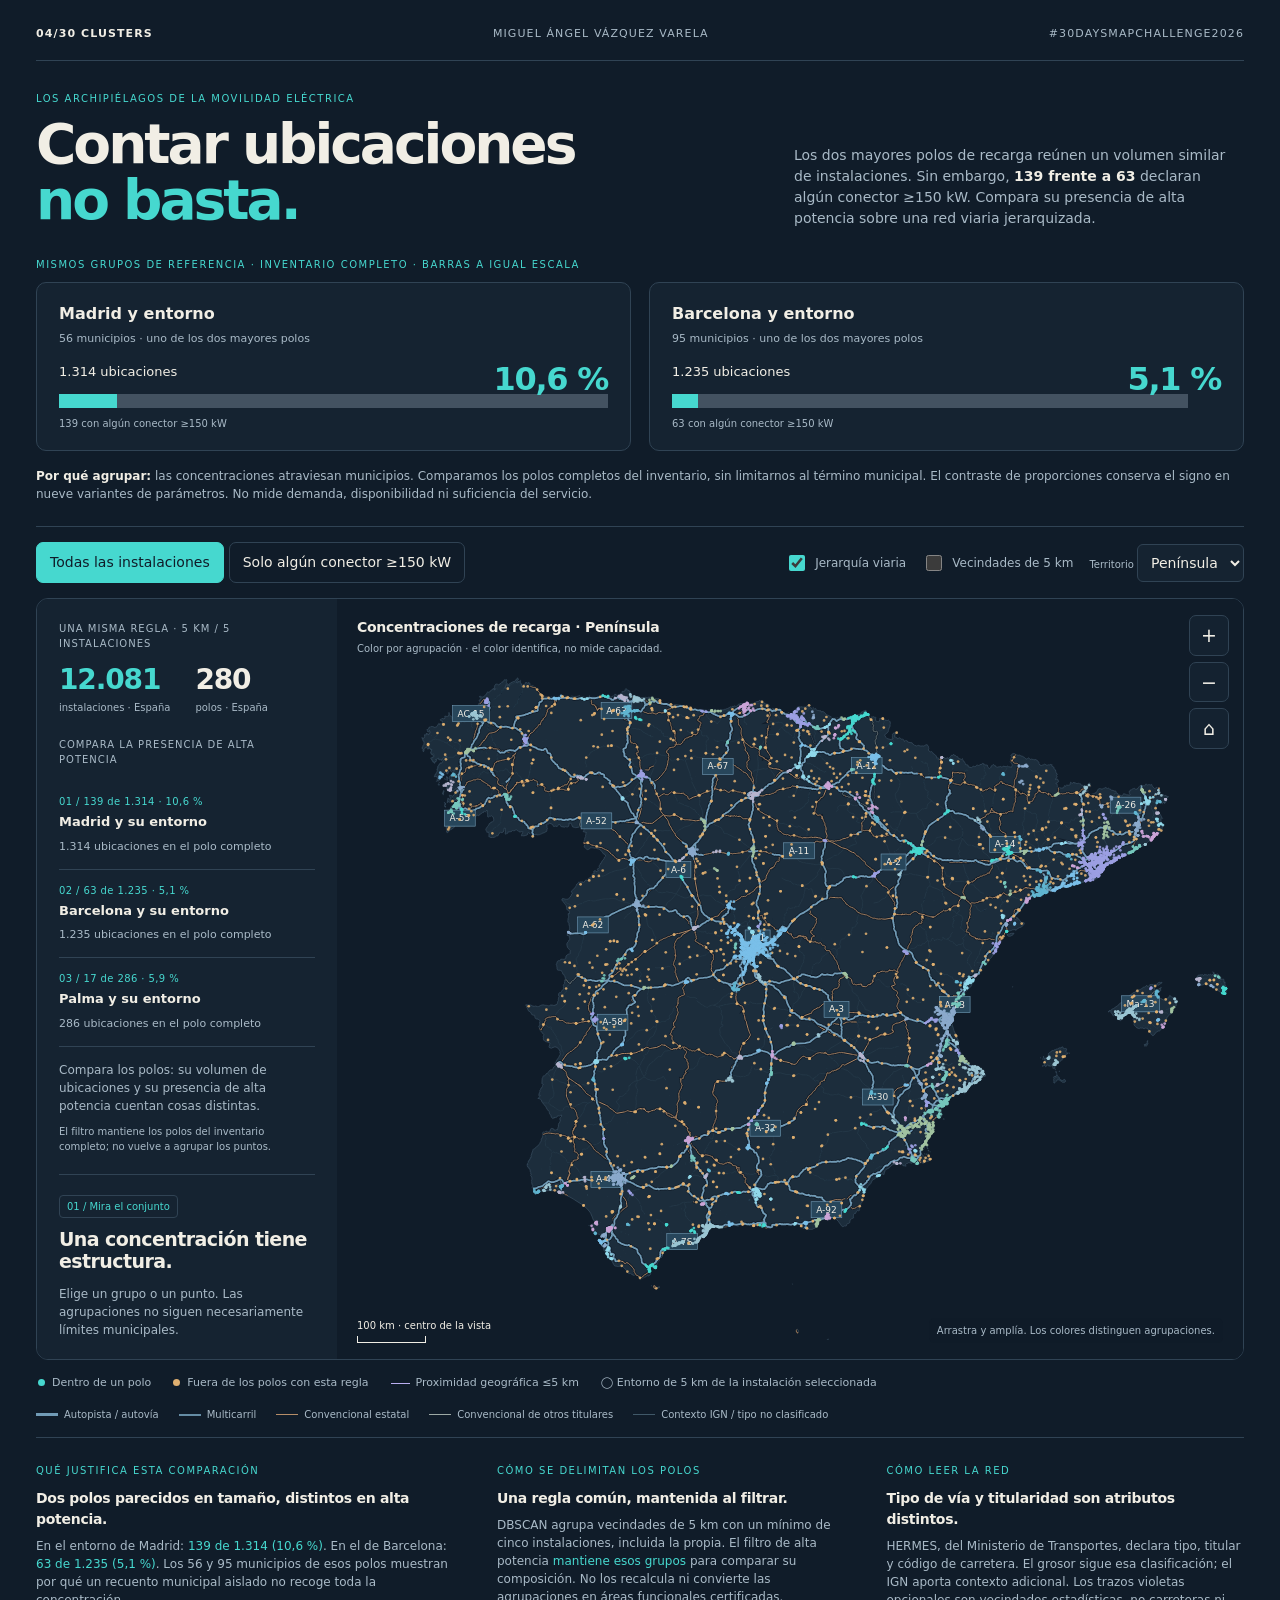
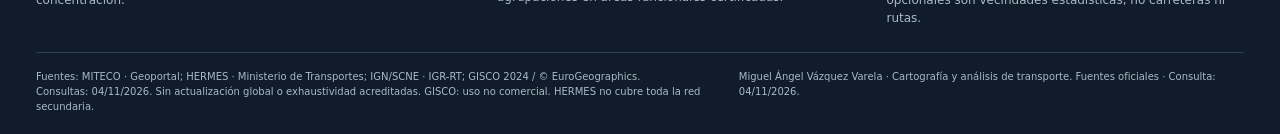
==== day-04-clusters/index.html @ e192169a "Publish day 04 charging-cluster explorer, plate and real UI video" ====
<!doctype html>
<html lang="es">
<head>
<meta charset="utf-8"><meta name="viewport" content="width=device-width,initial-scale=1">
<title>Contar ubicaciones no basta · Día 04</title>
<style>
:root{color-scheme:dark;--bg:#101c29;--panel:#152331;--line:#304354;--ink:#f1eee5;--muted:#a9bac7;--cyan:#46d8cf;--amber:#dfaf70;--violet:#baaff1}
*{box-sizing:border-box}body{margin:0;background:var(--bg);color:var(--ink);font:14px/1.5 'DejaVu Sans',system-ui,sans-serif}button,input,select{font:inherit}button,select{cursor:pointer}button{color:var(--ink);background:transparent;border:1px solid var(--line);border-radius:7px;padding:9px 13px}button:hover{border-color:var(--cyan);background:#203847}button[aria-pressed=true]{color:var(--bg);background:var(--cyan);border-color:var(--cyan)}button:focus-visible,a:focus-visible,input:focus-visible,select:focus-visible,canvas:focus-visible{outline:2px solid var(--amber);outline-offset:4px}a{color:var(--cyan)}.shell{max-width:1700px;margin:auto;padding:26px 36px 20px}.masthead{display:flex;justify-content:space-between;gap:16px;font-size:11px;letter-spacing:.1em;text-transform:uppercase;color:var(--muted);border-bottom:1px solid var(--line);padding-bottom:17px}.masthead strong{color:var(--ink)}.hero{display:flex;gap:40px;justify-content:space-between;align-items:end;padding:30px 0 28px}.eyebrow{font-size:10px;letter-spacing:.15em;text-transform:uppercase;color:var(--cyan);margin-bottom:10px}h1{font-size:clamp(39px,4.5vw,71px);line-height:1.03;letter-spacing:-.055em;margin:0;font-weight:700}h1 span{color:var(--cyan)}.intro{max-width:450px;margin:0;color:var(--muted);font-size:14px}.intro strong{color:var(--ink)}.toolbar{display:flex;gap:16px;align-items:center;flex-wrap:wrap;padding:15px 0;border-top:1px solid var(--line)}.segmented{display:flex;gap:5px}.layer{display:flex;align-items:center;gap:7px;font-size:12px;color:var(--muted);cursor:pointer}.layer input{accent-color:var(--cyan);width:16px;height:16px}.toolbar select{max-width:180px;background:var(--panel);border:1px solid var(--line);border-radius:6px;color:var(--ink);padding:9px}.toolbar .spacer{flex:1}.workspace{display:grid;grid-template-columns:300px minmax(0,1fr);border:1px solid var(--line);border-radius:12px;overflow:hidden}.sidebar{background:var(--panel);padding:22px;max-height:760px;overflow:auto;scrollbar-width:thin}.sectionhead{font-size:10px;letter-spacing:.1em;text-transform:uppercase;color:var(--muted);margin:0 0 14px}.summary{display:flex;gap:25px;margin-bottom:20px}.summary strong{font-size:28px;line-height:1.1;display:block;letter-spacing:-.04em}.summary small{font-size:10px;color:var(--muted)}.summary strong.accent{color:var(--cyan)}.case{display:block;text-align:left;width:100%;padding:13px 0;border:0;border-bottom:1px solid var(--line);border-radius:0}.case span{display:block;font-size:10px;color:var(--cyan);letter-spacing:.04em}.case strong{display:block;font-size:13px;margin:3px 0}.case small{font-size:11px;color:var(--muted)}.case.active{padding-left:10px;border-left:2px solid var(--cyan);background:#1b303e}.case-note{font-size:12px;color:var(--muted);margin:14px 0 9px}.micro{font-size:10px;color:var(--muted)}.divider{border:0;border-top:1px solid var(--line);margin:20px 0}.group-title{font-size:19px;line-height:1.2;letter-spacing:-.03em;margin:0 0 8px}.stats{display:grid;grid-template-columns:1fr 1fr;gap:10px;margin:14px 0}.stats strong{display:block;font-size:19px}.stats small{color:var(--muted);font-size:10px}.inspector{font-size:12px;color:var(--muted)}.inspector strong{color:var(--ink)}.point-badge{display:inline-block;border-radius:20px;background:#263d48;color:var(--cyan);padding:3px 9px;font-size:10px;margin:10px 0}.neighbors{display:flex;gap:5px;flex-wrap:wrap;margin:12px 0}.neighbors button{padding:4px 7px;font-size:10px}.search{width:100%;padding:9px 11px;background:var(--bg);border:1px solid var(--line);border-radius:6px;color:var(--ink);font-size:12px}.results{max-height:180px;overflow:auto;margin-top:10px}.result{width:100%;display:block;text-align:left;padding:7px;border:0;border-radius:3px;font-size:11px}.map-area{position:relative;min-width:0;height:760px;background:#101c29;overflow:hidden}canvas{width:100%;height:100%;display:block;touch-action:none;cursor:grab}canvas.dragging{cursor:grabbing}.map-top{position:absolute;top:18px;left:20px;right:64px;pointer-events:none}.map-title{font-weight:700;font-size:14px;letter-spacing:-.02em}.map-subtitle{font-size:10px;color:var(--muted);margin-top:3px;max-width:480px}.zoom{position:absolute;right:14px;top:16px;display:flex;flex-direction:column;gap:6px}.zoom button{background:#152331ed;padding:5px 11px;font-size:19px}.map-bottom{position:absolute;bottom:16px;left:20px;right:20px;pointer-events:none;display:flex;justify-content:space-between;align-items:end;gap:20px}.scale-line{height:7px;border:1px solid var(--ink);border-top:0;min-width:30px}.scale-label{font-size:10px;margin-bottom:3px}.map-status{font-size:10px;max-width:400px;text-align:right;color:var(--muted);background:#101c29d9;padding:5px 8px;border-radius:5px}.legend{display:flex;gap:22px;align-items:center;flex-wrap:wrap;padding:15px 2px;color:var(--muted);font-size:11px}.dot{display:inline-block;width:7px;height:7px;border-radius:50%;margin-right:7px;background:var(--cyan)}.dot.amber{background:var(--amber)}.dash{display:inline-block;width:19px;border-top:1px solid var(--violet);vertical-align:middle;margin-right:6px}.road{border-color:#6a8395}.reading{display:grid;grid-template-columns:1.2fr 1fr 1fr;gap:32px;border-top:1px solid var(--line);padding:25px 0}.reading h2{font-size:14px;letter-spacing:-.02em;margin:0 0 7px}.reading p{font-size:12px;color:var(--muted);margin:0}.reading em{font-style:normal;color:var(--cyan)}.footer{border-top:1px solid var(--line);padding-top:16px;color:var(--muted);font-size:10px;display:flex;justify-content:space-between;gap:25px}.footer p{margin:0}.pill{display:inline-block;color:var(--cyan);font-size:10px;border:1px solid var(--line);border-radius:4px;padding:3px 7px;margin-bottom:10px}.tooltip{position:absolute;pointer-events:none;display:none;max-width:250px;padding:8px 11px;border:1px solid var(--line);background:#152331f5;font-size:11px;border-radius:6px}.empty{font-size:12px;color:var(--muted)}[hidden]{display:none!important}
.story-grid{display:grid;grid-template-columns:1fr 1fr;gap:18px;margin-bottom:16px}.story-card{display:block;width:100%;text-align:left;padding:19px 22px;background:var(--panel);border:1px solid var(--line);border-radius:10px}.story-card h2{font-size:16px;margin:0}.story-card p{font-size:11px;margin:5px 0 14px;color:var(--muted)}.story-total{font-size:13px;color:var(--ink)}.story-percent{font-size:32px;color:var(--cyan);font-weight:700;letter-spacing:-.04em;float:right;margin-top:-6px}.story-track{height:14px;background:#435261;margin:12px 0 8px}.story-high{height:100%;background:var(--cyan)}.story-note{margin:0 0 23px;font-size:12px;color:var(--muted)}.story-note strong{color:var(--ink)}h1{font-size:clamp(32px,4.3vw,63px)}.road-legend{display:flex;flex-wrap:wrap;gap:10px 20px;font-size:10px;color:var(--muted);margin:0 0 15px}.road-swatch{display:inline-block;width:22px;vertical-align:middle;margin-right:6px;border-top-style:solid}.story-card .micro{display:block}
@media(max-width:650px){.story-grid{gap:8px}.story-card{padding:13px 10px}.story-card h2{font-size:12px}.story-card p{font-size:10px}.story-percent{float:none;display:block;margin-top:8px;font-size:27px}.story-total{font-size:11px}.story-note{font-size:11px}.story-card .micro{font-size:9px}h1{font-size:36px}}
@media(min-width:1500px){.map-area{height:830px}.sidebar{max-height:830px}}
@media(max-width:900px){.shell{padding:20px}.hero{align-items:start;gap:25px}.intro{max-width:330px;font-size:12px}.workspace{grid-template-columns:260px minmax(0,1fr)}.sidebar{padding:17px}.map-area{height:710px}.sidebar{max-height:710px}.toolbar{gap:11px}.reading{gap:20px}}
@media(max-width:650px){.shell{padding:17px 13px}.masthead{font-size:9px;letter-spacing:.04em}.masthead .author{display:none}.hero{display:block;padding:23px 0}.intro{max-width:none;margin-top:17px;font-size:12px}h1{font-size:34px}.toolbar{gap:10px}.segmented{width:100%}.segmented button{flex:1;font-size:12px;padding:9px 5px}.toolbar select{max-width:140px;font-size:11px}.layer{font-size:10px}.toolbar .spacer{display:none}.workspace{display:flex;flex-direction:column}.map-area{order:0;height:480px}.sidebar{order:1;max-height:none;padding:18px}.map-top{top:15px;left:14px}.map-title{font-size:12px}.map-subtitle{font-size:9px}.map-status{max-width:210px;font-size:9px}.map-bottom{left:14px;right:10px;gap:8px}.legend{gap:10px 16px;font-size:10px}.reading{grid-template-columns:1fr;gap:19px;padding:20px 0}.footer{display:block;font-size:9px}.footer p+p{margin-top:10px}.cases{display:grid;grid-template-columns:1fr 1fr 1fr;gap:10px}.case{padding:8px 0}.case strong{font-size:11px}.case span,.case small{font-size:9px}.case.active{padding-left:6px}.map-area canvas{min-height:480px}}
</style>
</head>
<body>
<main class="shell">
 <header class="masthead"><strong>04/30 Clusters</strong><span class="author" id="author"></span><span>#30DaysMapChallenge2026</span></header>
 <section class="hero"><div><div class="eyebrow">Los archipiélagos de la movilidad eléctrica</div><h1>Contar ubicaciones<br><span>no basta.</span></h1></div><p class="intro">Los dos mayores polos de recarga reúnen un volumen similar de instalaciones. Sin embargo, <strong>139 frente a 63</strong> declaran algún conector ≥150 kW. Compara su presencia de alta potencia sobre una red viaria jerarquizada.</p></section>
 <section aria-label="Comparación de los dos mayores polos"><div class="eyebrow">Mismos grupos de referencia · inventario completo · barras a igual escala</div><div class="story-grid" id="story-cards"></div><p class="story-note"><strong>Por qué agrupar:</strong> las concentraciones atraviesan municipios. Comparamos los polos completos del inventario, sin limitarnos al término municipal. El contraste de proporciones conserva el signo en nueve variantes de parámetros. No mide demanda, disponibilidad ni suficiencia del servicio.</p></section>
 <nav class="toolbar" aria-label="Escenario y capas">
  <div class="segmented" aria-label="Instalaciones mostradas; agrupaciones fijas del inventario completo"><button id="scenario-a" aria-pressed="true">Todas las instalaciones</button><button id="scenario-b" aria-pressed="false">Solo algún conector ≥150 kW</button></div>
  <span class="spacer"></span><label class="layer"><input id="roads" type="checkbox" checked>Jerarquía viaria</label><label class="layer"><input id="links" type="checkbox">Vecindades de 5 km</label>
  <label><span class="micro">Territorio </span><select id="territory" aria-label="Ir a territorio"><option>Península</option><option>Baleares</option><option>Canarias</option><option>Ceuta</option><option>Melilla</option></select></label>
 </nav>
 <section class="workspace" aria-label="Explorador de agrupaciones">
  <aside class="sidebar">
   <div class="sectionhead">Una misma regla · 5 km / 5 instalaciones</div>
   <div class="summary"><div><strong class="accent" id="total"></strong><small>instalaciones · España</small></div><div><strong id="groups"></strong><small id="group-count-label">polos · España</small></div></div>
   <section id="point-inspector" aria-live="polite"></section>
   <div class="sectionhead">Compara la presencia de alta potencia</div><div class="cases" id="cases"></div>
   <p class="case-note" id="case-note">Empieza por un caso. Los tres se abren con el mismo ancho de 180 km sobre el terreno; después puedes acercarte.</p>
   <div class="micro" id="comparison-note">Los nombres orientan: cada grupo puede abarcar varios municipios.</div>
   <hr class="divider">
   <section id="group-inspector" aria-live="polite"><span class="pill">01 / Mira el conjunto</span><h2 class="group-title">Una concentración tiene estructura.</h2><p class="inspector">Selecciona un caso, una agrupación de la lista o un punto del mapa. El ámbar indica instalaciones que no forman parte de un grupo con esta regla.</p></section>
   <hr class="divider"><label class="sectionhead" for="search">Buscar municipio o ID de instalación</label><input class="search" id="search" placeholder="Madrid, Alcoy, 12345…" autocomplete="off"><div class="results" id="results"></div>
  </aside>
  <div class="map-area" id="map-area"><canvas id="map" tabindex="0" aria-label="Mapa interactivo. Arrastra para desplazarte; usa los botones para acercarte. Con una agrupación seleccionada, las flechas recorren sus instalaciones y Enter muestra sus vecinos."></canvas>
   <div class="map-top"><div class="map-title" id="map-title">Concentraciones de recarga · Península</div><div class="map-subtitle" id="map-subtitle">Color por agrupación · el color identifica, no mide capacidad.</div></div>
   <div class="zoom"><button id="zoom-in" aria-label="Acercar">+</button><button id="zoom-out" aria-label="Alejar">−</button><button id="fit-group" aria-label="Encuadrar agrupación" hidden>⤢</button><button id="reset" aria-label="Volver al territorio">⌂</button></div>
   <div class="map-bottom"><div><div class="scale-label" id="scale-label"></div><div class="scale-line" id="scale-line"></div></div><div class="map-status" id="map-status">Selecciona un grupo para explorar sus instalaciones.</div></div><div id="tooltip" class="tooltip"></div>
  </div>
 </section>
 <div class="legend"><span><i class="dot"></i>Dentro de un polo</span><span><i class="dot amber"></i>Fuera de los polos con esta regla</span><span><i class="dash"></i>Proximidad geográfica ≤5 km</span><span>◯ Entorno de 5 km de la instalación seleccionada</span></div>
 <div class="road-legend"><span><i class="road-swatch" style="border-color:#719bb6;border-top-width:3px"></i>Autopista / autovía</span><span><i class="road-swatch" style="border-color:#658da5;border-top-width:2px"></i>Multicarril</span><span><i class="road-swatch" style="border-color:#b68d68;border-top-width:1.5px"></i>Convencional estatal</span><span><i class="road-swatch" style="border-color:#9da9a5;border-top-width:1px"></i>Convencional de otros titulares</span><span><i class="road-swatch" style="border-color:#405868;border-top-width:1px"></i>Contexto IGN / tipo no clasificado</span></div>
 <section class="reading">
  <article><div class="eyebrow">Qué justifica esta comparación</div><h2>Dos polos parecidos en tamaño, distintos en alta potencia.</h2><p>En el entorno de Madrid: <em>139 de 1.314 (10,6 %)</em>. En el de Barcelona: <em>63 de 1.235 (5,1 %)</em>. Los 56 y 95 municipios de esos polos muestran por qué un recuento municipal aislado no recoge toda la concentración.</p></article>
  <article><div class="eyebrow">Cómo se delimitan los polos</div><h2>Una regla común, mantenida al filtrar.</h2><p>DBSCAN agrupa vecindades de 5 km con un mínimo de cinco instalaciones, incluida la propia. El filtro de alta potencia <em>mantiene esos grupos</em> para comparar su composición. No los recalcula ni convierte las agrupaciones en áreas funcionales certificadas.</p></article>
  <article><div class="eyebrow">Cómo leer la red</div><h2>Tipo de vía y titularidad son atributos distintos.</h2><p>HERMES, del Ministerio de Transportes, declara tipo, titular y código de carretera. El grosor sigue esa clasificación; el IGN aporta contexto adicional. Los trazos violetas opcionales son vecindades estadísticas, no carreteras ni rutas.</p></article>
 </section>
 <footer class="footer"><p>Fuentes: MITECO · Geoportal; HERMES · Ministerio de Transportes; IGN/SCNE · IGR-RT; GISCO 2024 / © EuroGeographics.<br>Consultas: 04/11/2026. Sin actualización global o exhaustividad acreditadas. GISCO: uso no comercial. HERMES no cubre toda la red secundaria.</p><p id="signature"></p></footer>
</main>
<script id="data" type="application/json">{"points":[["10138",-5.811178,43.182007,350.0,-1,-1,3,2,"Lena","Península",2574.9],["10139",-2.003104,41.311297,350.0,0,-1,6,3,"Ariza","Península",10255.7],["10140",-1.618726,42.732379,350.0,1,0,12,6,"Noáin (Valle de Elorz)/Noain (Elortzibar)","Península",81.3],["10141",-1.801359,37.575718,350.0,-1,-1,3,1,"Lorca","Península",2821.7],["10142",0.931523,41.643858,350.0,2,-1,8,1,"Golmés","Península",2076.3],["10143",2.001623,41.420511,350.0,3,41,33,3,"Pallejà","Península",212.9],["10144",-6.789409,37.334072,350.0,-1,-1,2,2,"Santa Olalla del Cala","Península",4215.1],["10145",-3.3963636,38.8237646,350.0,4,-1,7,4,"Valdepeñas","Península",4460.0],["10146",-2.001533,41.312891,350.0,0,-1,6,3,"Ariza","Península",10393.8],["10147",-4.4298849,36.8982555,350.0,-1,-1,4,1,"Casabermeja","Península",1731.9],["10148",-6.343309,38.9340202,350.0,5,1,15,5,"Mérida","Península",25.7],["10149",-3.331824,42.529476,350.0,-1,-1,4,2,"Briviesca","Península",1173.5],["10150",-3.333109,42.526172,350.0,-1,-1,4,2,"Briviesca","Península",1495.5],["10151",-6.28666,40.769604,350.0,-1,-1,1,1,"Castraz","Península",26820.1],["10152",-7.45764,42.964877,350.0,-1,-1,2,2,"Corgo, O","Península",2814.4],["10153",-7.454562,42.965859,350.0,-1,-1,2,2,"Corgo, O","Península",3086.7],["10154",2.770511,41.898731,350.0,6,-1,10,3,"Vilobí d'Onyar","Península",21.2],["10155",-0.2033622,38.5348542,350.0,7,-1,44,4,"Villajoyosa/Vila Joiosa, la","Península",1221.5],["10156",-0.2022194,38.5360923,350.0,7,-1,44,4,"Villajoyosa/Vila Joiosa, la","Península",1319.7],["10157",-5.312391,36.286793,350.0,-1,-1,3,1,"San Roque","Península",669.2],["10158",-3.585191,40.616076,350.0,12,-1,4,1,"Colmenar Viejo","Península",674.7],["10159",-1.823691,38.968922,350.0,8,-1,21,2,"Albacete","Península",1541.1],["10160",-6.8012578,37.3317551,350.0,-1,-1,2,2,"Santa Olalla del Cala","Península",3387.4],["10161",-1.600613,42.012208,350.0,9,2,10,6,"Fontellas","Península",101.8],["10162",-2.369494,42.450297,350.0,10,36,16,4,"Logroño","Península",52.3],["10163",-0.92309,41.66782,350.0,11,3,74,10,"Zaragoza","Península",767.6],["10164",-2.369992,42.449923,350.0,10,36,16,4,"Logroño","Península",104.0],["10165",-1.600367,42.012568,350.0,9,2,10,6,"Fontellas","Península",57.4],["10166",-3.616638,40.458578,350.0,12,4,98,7,"Madrid","Península",16.5],["10167",-3.696811,41.59416,350.0,13,-1,5,4,"Milagros","Península",2965.0],["10168",-2.896621,43.190083,350.0,14,5,13,6,"Ugao-Miraballes","Península",20.3],["10170",-0.264522,39.671146,22.0,15,-2,29,0,"Sagunto/Sagunt","Península",105.0],["10171",-2.70329,42.86012,50.0,16,-2,78,0,"Vitoria-Gasteiz","Península",211.6],["10172",-0.441728,39.529221,22.0,17,-2,43,0,"Paterna","Península",163.2],["10173",-5.658138,43.539895,22.0,18,-2,73,0,"Gijón","Península",172.8],["10174",-5.665723,43.541287,50.0,18,-2,74,0,"Gijón","Península",95.0],["10176",-5.64912,43.53265,22.0,18,-2,70,0,"Gijón","Península",516.4],["10177",-5.646291,43.537612,7.4,18,-2,70,0,"Gijón","Península",269.0],["10178",-5.668645,43.53023,7.4,18,-2,74,0,"Gijón","Península",302.6],["10179",-5.697091,43.540646,7.4,18,-2,69,0,"Gijón","Península",225.7],["10180",-5.660382,43.534256,7.4,18,-2,74,0,"Gijón","Península",6.2],["10181",-5.672876,43.53617,7.4,18,-2,72,0,"Gijón","Península",3.1],["10182",-5.014354,43.435637,50.0,-1,-2,2,0,"Ribadesella","Península",5067.2],["10183",-6.923124,43.561873,50.0,-1,-2,3,0,"Tapia de Casariego","Península",499.8],["10184",-6.167259,43.555243,50.0,275,-2,4,0,"Cudillero","Península",2434.8],["10185",-5.929169,43.575062,50.0,19,-2,29,0,"Avilés","Península",905.3],["10186",-6.074988,43.383335,7.4,-1,-2,4,0,"Colunga","Península",6419.5],["10187",-6.944178,43.568718,7.4,23,-2,4,0,"Tapia de Casariego","Península",1099.1],["10188",-4.703713,43.332463,7.4,-1,-2,1,0,"Peñamellera Alta","Península",1670.4],["10189",-5.810642,43.416616,7.4,20,-2,42,0,"Llanera","Península",13.3],["10191",-5.775912,43.243243,7.4,-1,-2,3,0,"Mieres","Península",488.3],["10192",-5.126055,43.352418,50.0,-1,-2,4,0,"Cangas de Onís","Península",112.9],["10193",-5.269754,43.484043,7.4,-1,-2,3,0,"Colunga","Península",1877.5],["10194",-5.797037,43.41575,50.0,20,-2,39,0,"Siero","Península",51.8],["10195",-5.817183,43.443797,7.4,20,-2,23,0,"Llanera","Península",1948.1],["10196",-5.850611,43.439167,7.4,20,-2,14,0,"Llanera","Península",2094.1],["10197",-5.706535,43.393644,7.4,20,-2,16,0,"Noreña","Península",254.0],["10198",-5.816209,43.426942,7.4,20,-2,37,0,"Llanera","Península",437.7],["10200",-6.072723,43.387464,7.4,-1,-2,4,0,"Colunga","Península",6467.8],["10201",-5.776,43.24114,50.0,-1,-2,3,0,"Mieres","Península",254.8],["10202",-6.063614,43.393629,50.0,-1,-2,4,0,"Colunga","Península",7066.7],["10203",-5.051632,43.308279,22.0,-1,-2,1,0,"Cangas de Onís","Península",1490.7],["10204",-5.663943,43.526997,22.0,18,-2,73,0,"Gijón","Península",98.1],["10205",-5.662294,43.544486,22.0,18,-2,73,0,"Gijón","Península",538.5],["10206",-5.65089,43.538514,22.0,18,-2,70,0,"Gijón","Península",205.2],["10207",-5.612221,43.523395,22.0,18,-2,49,0,"Gijón","Península",102.6],["10208",-5.639653,43.535515,22.0,18,-2,63,0,"Gijón","Península",190.3],["10209",-5.854874,43.364905,22.0,20,-2,75,0,"Oviedo","Península",69.9],["10210",-5.852724,43.357748,7.4,20,-2,72,0,"Oviedo","Península",197.2],["10211",-5.826525,43.422419,7.4,20,-2,39,0,"Llanera","Península",1.4],["10212",-4.968723,43.334576,22.0,-1,-2,1,0,"Cangas de Onís","Península",31.0],["10213",-5.837884,43.427307,22.0,20,-2,29,0,"Llanera","Península",972.3],["10214",-2.406641,43.107969,50.0,-1,-2,4,0,"Bergara","Península",58.6],["10215",-0.26344,39.674159,22.0,15,-2,30,0,"Petrés","Península",19.8],["10216",-3.83089,40.302032,50.0,12,-2,73,0,"Fuenlabrada","Península",155.9],["10217",-3.7428,43.455933,7.4,21,-2,9,0,"Ribamontán al Mar","Península",303.5],["10218",-6.261033,43.409029,7.4,-1,-2,1,0,"Salas","Península",1573.2],["10219",-5.273083,43.515222,7.4,-1,-2,3,0,"Colunga","Península",1509.1],["10220",-5.455747,43.221281,7.4,-1,-2,2,0,"Sobrescobio","Península",18.9],["10221",-4.908572,41.301559,50.0,22,-2,6,0,"Medina del Campo","Península",77.2],["10222",-5.663333,43.539377,7.4,18,-2,74,0,"Gijón","Península",192.0],["10223",-7.02338,43.53812,7.4,23,-2,8,0,"Castropol","Península",1428.8],["10224",-7.03194,43.52705,7.4,23,-2,8,0,"Castropol","Península",824.4],["10225",-6.417099,43.333603,7.4,-1,-2,4,0,"Tineo","Península",190.4],["10226",-6.256732,43.092267,7.4,-1,-2,1,0,"Somiedo","Península",15717.5],["10227",-5.874065,43.526209,7.4,19,-2,28,0,"Avilés","Península",1652.1],["10228",-5.887679,43.535706,7.4,19,-2,38,0,"Avilés","Península",177.0],["10229",-5.8989,43.535587,7.4,19,-2,39,0,"Avilés","Península",626.7],["10230",-5.868531,43.511116,7.4,19,-2,22,0,"Avilés","Península",3224.7],["10231",-5.884459,43.553585,7.4,19,-2,41,0,"Avilés","Península",619.3],["10232",-5.959551,43.571012,50.0,19,-2,20,0,"Castrillón","Península",574.6],["10233",-5.40353,43.544254,7.4,24,-2,5,0,"Villaviciosa","Península",3926.2],["10234",-3.738137,43.383154,50.0,21,-2,6,0,"Medio Cudeyo","Península",71.4],["10235",-3.732087,43.386454,7.4,21,-2,6,0,"Medio Cudeyo","Península",86.4],["10236",-5.444836,43.488944,50.0,24,-2,4,0,"Villaviciosa","Península",1554.4],["10237",-6.61201,43.271201,7.4,-1,-2,1,0,"Allande","Península",17231.6],["10238",-6.21768,43.284668,7.4,-1,-2,1,0,"Belmonte de Miranda","Península",12966.8],["10239",-5.849328,43.36691,7.4,20,-2,76,0,"Oviedo","Península",266.8],["10240",-7.109789,43.360606,7.4,-1,-2,1,0,"Taramundi","Península",7053.5],["10241",-5.925112,43.559053,15.0,19,-2,37,0,"Avilés","Península",253.4],["10242",-5.802863,43.390596,14.4,20,-2,68,0,"Siero","Península",140.9],["10243",-5.927679,43.556457,15.0,19,-2,37,0,"Avilés","Península",573.6],["10244",-5.928163,43.557875,15.0,19,-2,37,0,"Avilés","Península",530.2],["10245",-5.928514,43.553375,15.0,19,-2,37,0,"Avilés","Península",861.7],["10246",-5.921033,43.552192,15.0,19,-2,39,0,"Avilés","Península",281.2],["10247",-5.927392,43.550434,15.0,19,-2,37,0,"Avilés","Península",819.6],["10248",-5.915831,43.546769,15.0,19,-2,40,0,"Avilés","Península",576.1],["10249",-5.899843,43.544789,15.0,19,-2,40,0,"Avilés","Península",599.9],["10250",-5.904652,43.537414,15.0,19,-2,40,0,"Avilés","Península",1100.6],["10251",-5.908474,43.54085,15.0,19,-2,40,0,"Avilés","Península",1152.6],["10252",-5.831608,43.428677,22.0,20,-2,32,0,"Llanera","Península",698.7],["10253",-5.919794,43.547781,15.0,19,-2,39,0,"Avilés","Península",510.3],["10254",-5.636009,43.541666,22.0,18,-2,60,0,"Gijón","Península",734.0],["10256",-4.500594,43.374927,50.0,25,-2,5,0,"Herrerías","Península",29.4],["10257",-4.554662,43.380355,7.4,25,-2,5,0,"Ribadedeva","Península",2040.2],["10258",-5.6415,42.155722,50.0,-1,-2,1,0,"Antigua, La","Península",193.6],["10259",-5.921123,43.555489,7.4,19,-2,39,0,"Avilés","Península",379.3],["10260",-5.846477,43.36481,7.4,20,-2,76,0,"Oviedo","Península",479.7],["10261",-0.98878,37.6025,7.4,26,-2,24,0,"Cartagena","Península",28.2],["10262",-5.701311,43.549998,22.0,18,-2,64,0,"Gijón","Península",628.4],["10263",-3.598623,37.17175,7.4,27,-2,96,0,"Granada","Península",343.4],["10264",-3.605776,37.167313,7.4,27,-2,93,0,"Granada","Península",207.0],["10265",-5.937943,37.287024,50.0,28,-2,17,0,"Dos Hermanas","Península",4.9],["10266",-3.693588,40.451371,7.4,12,-2,294,0,"Madrid","Península",643.7],["10267",-5.997376,37.390534,7.4,28,-2,194,0,"Sevilla","Península",916.6],["10268",-3.711465,40.418059,7.4,12,-2,271,0,"Madrid","Península",412.9],["10269",-6.004255,37.391668,7.4,28,-2,174,0,"Sevilla","Península",344.9],["10270",-4.893553,36.509747,7.4,29,-2,22,0,"Marbella","Península",70.0],["10271",-3.70189,42.34119,7.4,30,-2,44,0,"Burgos","Península",410.3],["10272",-3.696463,40.420208,7.4,12,-2,283,0,"Madrid","Península",1019.9],["10273",-16.255324,28.467627,7.4,31,-2,44,0,"Santa Cruz de Tenerife","Canarias",348.1],["10274",-6.136035,36.6812,7.4,32,-2,70,0,"Jerez de la Frontera","Península",1251.0],["10275",-0.374625,39.468279,7.4,17,-2,206,0,"València","Península",345.0],["10276",-5.938603,37.286732,7.4,28,-2,17,0,"Dos Hermanas","Península",68.3],["10277",2.188576,41.374982,7.4,3,-2,424,0,"Barcelona","Península",20.7],["10278",-1.979605,43.307115,7.4,33,-2,54,0,"Donostia/San Sebastián","Península",12.8],["10279",-5.848584,43.364347,7.4,20,-2,77,0,"Oviedo","Península",469.8],["10280",-0.386447,39.458994,7.4,17,-2,215,0,"València","Península",149.3],["10281",-3.666928,40.444375,7.4,12,-2,316,0,"Madrid","Península",390.4],["10282",-2.678557,42.845112,7.4,16,-2,74,0,"Vitoria-Gasteiz","Península",81.6],["10283",-3.697122,40.447003,7.4,12,-2,289,0,"Madrid","Península",500.8],["10284",-2.986144,43.297206,7.4,14,-2,63,0,"Barakaldo","Península",358.4],["10285",-4.123,40.952639,7.4,34,-2,27,0,"Segovia","Península",632.0],["10286",-1.126587,37.988269,7.4,35,-2,90,0,"Murcia","Península",423.4],["10287",-6.377461,39.471998,7.4,36,-2,20,0,"Cáceres","Península",8.2],["10288",-3.709224,40.421813,7.4,12,-2,277,0,"Madrid","Península",362.8],["10289",-3.750888,41.296981,7.4,-1,-2,2,0,"Sepúlveda","Península",881.1],["10290",0.02096,38.826327,22.0,7,-2,23,0,"Ondara","Península",740.3],["10291",-5.758603,43.383819,200.0,20,6,33,7,"Siero","Península",1292.9],["10292",-3.720573,40.422304,22.0,12,-2,257,0,"Madrid","Península",108.8],["10293",-0.494975,38.342271,7.4,37,-2,65,0,"Alicante/Alacant","Península",42.7],["10294",2.162769,41.391048,7.4,3,-2,546,0,"Barcelona","Península",28.6],["10295",2.149683,41.396459,7.4,3,-2,537,0,"Barcelona","Península",366.8],["10296",-0.034689,39.984077,7.4,38,-2,52,0,"Castelló de la Plana","Península",174.4],["10297",-8.643634,42.43426,7.4,39,-2,14,0,"Pontevedra","Península",32.6],["10298",2.112008,41.541117,7.4,3,-2,65,0,"Sabadell","Península",618.1],["10299",-2.678983,42.847987,7.4,16,-2,75,0,"Vitoria-Gasteiz","Península",205.6],["10300",-0.353505,39.496632,7.4,17,-2,163,0,"Alboraia/Alboraya","Península",124.9],["10301",-0.388208,39.466966,7.4,17,-2,208,0,"Mogente/Moixent","Península",130.7],["10302",-0.409922,39.467179,7.4,17,-2,192,0,"Xirivella","Península",275.9],["10303",0.045641,38.643422,7.4,7,-2,10,0,"Calp","Península",217.6],["10304",-8.398154,43.35557,7.4,40,-2,47,0,"Coruña, A","Península",74.3],["10305",-3.595132,37.166847,7.4,27,-2,89,0,"Granada","Península",265.1],["10306",-3.610578,37.190205,7.4,27,-2,101,0,"Granada","Península",270.9],["10307",-6.129135,36.680061,7.4,32,-2,72,0,"Jerez de la Frontera","Península",775.4],["10308",-6.129497,36.69377,7.4,32,-2,72,0,"Jerez de la Frontera","Península",572.3],["10309",-2.963072,43.14359,7.4,-1,-2,4,0,"Laudio/Llodio","Península",802.3],["10310",-2.446848,42.464557,7.4,10,-2,41,0,"Logroño","Península",743.1],["10311",-3.672822,40.417579,7.4,12,-2,310,0,"Madrid","Península",293.7],["10312",-4.893,36.508644,7.4,29,-2,22,0,"Marbella","Península",193.5],["10313",-4.89193,36.51255,7.4,29,-2,22,0,"Marbella","Península",227.3],["10314",-2.487854,43.066062,7.4,41,-2,10,0,"Arrasate/Mondragón","Península",342.2],["10315",-2.489868,43.064276,7.4,41,-2,10,0,"Arrasate/Mondragón","Península",165.7],["10316",1.148661,41.07492,7.4,42,-2,18,0,"Salou","Península",200.7],["10317",-1.852448,38.996375,7.4,8,-2,38,0,"Albacete","Península",72.8],["10318",-0.356764,39.470872,7.4,17,-2,188,0,"València","Península",22.4],["10319",-1.853826,38.983825,7.4,8,-2,35,0,"Albacete","Península",0.6],["10320",-1.86342,38.996958,7.4,8,-2,39,0,"Albacete","Península",98.7],["10321",-1.122272,37.989733,7.4,35,-2,90,0,"Murcia","Península",143.0],["10322",-0.683925,37.976081,7.4,35,-2,28,0,"Torrevieja","Península",47.6],["10323",-0.063703,39.945495,7.4,38,-2,38,0,"Almassora","Península",302.4],["10324",-3.607633,37.193299,7.4,27,-2,99,0,"Granada","Península",150.5],["10325",-2.459779,36.838666,7.4,43,-2,37,0,"Almería","Península",7.8],["10326",-4.989212,36.484392,7.4,29,-2,24,0,"Marbella","Península",260.8],["10327",-5.663752,43.538587,7.4,18,-2,74,0,"Gijón","Península",98.7],["10328",-0.045026,39.983322,7.4,38,-2,51,0,"Castelló de la Plana","Península",41.2],["10329",-0.040345,40.002677,7.4,38,-2,43,0,"Castelló de la Plana","Península",116.3],["10330",-5.165468,36.742856,7.4,44,-2,10,0,"Ronda","Península",590.6],["10331",-3.693512,40.456347,7.4,12,-2,292,0,"Madrid","Península",1182.9],["10332",-0.047623,39.984579,7.4,38,-2,50,0,"Castelló de la Plana","Península",76.8],["10333",-0.032138,39.985653,7.4,38,-2,51,0,"Castelló de la Plana","Península",34.2],["10334",1.244725,41.11035,7.4,42,-2,49,0,"Tarragona","Península",832.7],["10335",-3.603568,37.184092,7.4,27,-2,97,0,"Granada","Península",20.7],["10336",-0.370565,39.470056,7.4,17,-2,204,0,"València","Península",280.1],["10337",-0.038415,39.989303,7.4,38,-2,50,0,"Castelló de la Plana","Península",29.8],["10338",-0.759072,38.128507,50.0,35,-2,10,0,"Dolores","Península",881.8],["10339",-5.613159,43.524546,50.0,18,-2,52,0,"Gijón","Península",195.9],["10340",-3.799035,40.449836,50.0,12,-2,43,0,"Pozuelo de Alarcón","Península",1095.2],["10341",-3.26913,40.563649,7.4,45,-2,10,0,"Azuqueca de Henares","Península",158.5],["10342",-2.129118,40.059708,22.0,46,-2,16,0,"Cuenca","Península",31.9],["10343",-3.214503,39.390131,22.0,47,-2,8,0,"Alcázar de San Juan","Península",425.8],["10344",-3.993308,40.447337,60.0,48,-2,6,0,"Villanueva de la Cañada","Península",1135.2],["10345",-3.773851,40.373758,22.0,12,-2,93,0,"Madrid","Península",926.8],["10346",-3.532589,40.38069,22.0,12,-2,32,0,"Rivas-Vaciamadrid","Península",47.0],["10347",-3.36204,40.446507,22.0,12,-2,23,0,"Villalbilla","Península",27.3],["10348",-4.131486,40.599061,22.0,12,-2,9,0,"San Lorenzo de El Escorial","Península",418.2],["10349",-5.932219,43.553051,50.0,19,-2,37,0,"Avilés","Península",1096.3],["10350",-3.460362,40.459703,22.0,12,-2,34,0,"Torrejón de Ardoz","Península",693.7],["10351",-3.759382,40.657315,22.0,49,-2,5,0,"Colmenar Viejo","Península",80.6],["10352",-3.279598,40.169492,22.0,-1,-2,3,0,"Perales de Tajuña","Península",8657.8],["10353",-3.896747,40.535814,22.0,12,-2,24,0,"Rozas de Madrid, Las","Península",153.3],["10354",-3.467087,40.458259,22.0,12,-2,36,0,"Torrejón de Ardoz","Península",696.9],["10355",-3.485136,40.374831,22.0,12,-2,11,0,"Velilla de San Antonio","Península",150.3],["10356",-3.604866,39.464019,22.0,-1,-2,1,0,"Consuegra","Península",5367.6],["10357",-4.201505,40.054434,22.0,-1,-2,2,0,"Fuensalida","Península",1963.1],["10358",-3.537552,40.353397,22.0,12,-2,26,0,"Rivas-Vaciamadrid","Península",1653.1],["10359",-3.367437,40.510999,7.4,12,-2,35,0,"Alcalá de Henares","Península",67.6],["10360",-3.588407,40.475325,22.0,12,-2,45,0,"Madrid","Península",505.3],["10361",-3.903828,40.408764,7.4,12,-2,24,0,"Boadilla del Monte","Península",52.2],["10362",-3.750404,40.362748,22.0,12,-2,111,0,"Madrid","Península",225.8],["10363",-3.554188,40.420153,22.0,12,-2,69,0,"Coslada","Península",608.3],["10364",-3.701939,40.388021,22.0,12,-2,206,0,"Madrid","Península",1002.5],["10365",-3.899189,40.350532,22.0,12,-2,32,0,"Villaviciosa de Odón","Península",69.6],["10366",-3.690082,40.194399,22.0,12,-2,9,0,"Valdemoro","Península",17.4],["10367",-3.65365,40.557585,22.0,12,-2,80,0,"San Sebastián de los Reyes","Península",1218.1],["10368",-3.671316,40.508018,22.0,12,-2,136,0,"Madrid","Península",36.9],["10369",-3.689447,40.390542,7.4,12,-2,231,0,"Madrid","Península",238.7],["10370",-3.72185,40.316657,7.4,12,-2,63,0,"Getafe","Península",44.8],["10371",-3.870298,40.086089,22.0,12,-2,7,0,"Yuncos","Península",259.7],["10372",-3.046712,39.59099,22.0,-1,-2,2,0,"Quintanar de la Orden","Península",74.0],["10373",-4.004956,40.574561,7.4,12,-2,11,0,"Galapagar","Península",69.3],["10374",-3.45711,40.304772,22.0,12,-2,14,0,"Arganda del Rey","Península",376.8],["10375",-3.601723,40.422628,7.4,12,-2,89,0,"Madrid","Península",814.3],["10376",-3.75037,40.3032,22.0,12,-2,70,0,"Getafe","Península",772.1],["10377",-3.625342,40.54066,22.0,12,-2,87,0,"San Sebastián de los Reyes","Península",354.2],["10378",-3.794032,40.288013,22.0,12,-2,49,0,"Fuenlabrada","Península",347.7],["10379",-3.905018,40.303366,22.0,12,-2,28,0,"Arroyomolinos","Península",56.3],["10380",-3.694057,40.258238,22.0,12,-2,29,0,"Pinto","Península",93.7],["10381",-3.693443,40.242022,22.0,12,-2,26,0,"Pinto","Península",183.1],["10382",-5.77486,43.583236,22.0,18,-2,3,0,"Carreño","Península",374.1],["10383",-3.83731,40.340495,7.4,12,-2,68,0,"Alcorcón","Península",74.4],["10384",-5.666385,43.537814,7.4,18,-2,74,0,"Gijón","Península",75.1],["10385",-4.756316,43.422075,7.4,-1,-2,4,0,"Llanes","Península",2862.7],["10386",-5.700107,43.536893,7.4,18,-2,68,0,"Gijón","Península",649.7],["10387",-5.664051,43.535466,7.4,18,-2,74,0,"Gijón","Península",197.0],["10388",-5.654672,43.535215,7.4,18,-2,72,0,"Gijón","Península",463.7],["10389",-5.842964,43.363907,7.4,20,-2,77,0,"Oviedo","Península",315.9],["10390",-3.693443,40.242022,22.0,12,-2,26,0,"Pinto","Península",183.1],["10391",-3.496912,39.95763,22.0,51,-2,4,0,"Ocaña","Península",1192.6],["10392",-3.666829,40.498415,22.0,12,-2,138,0,"Madrid","Península",239.2],["10393",-4.057859,39.811226,22.0,-1,-2,3,0,"Argés","Península",920.2],["10394",-3.693761,40.508895,22.0,12,-2,110,0,"Madrid","Península",398.2],["10395",-3.615757,40.675908,7.4,267,-2,4,0,"Colmenar Viejo","Península",2879.6],["10396",-3.742898,40.317404,22.0,12,-2,62,0,"Getafe","Península",143.1],["10397",-3.16098,39.755084,7.4,-1,-2,2,0,"Corral de Almaguer","Península",1565.8],["10398",-3.861525,39.58151,22.0,-1,-2,1,0,"Yébenes, Los","Península",431.3],["10399",-4.197662,40.322559,22.0,-1,-2,1,0,"Aldea del Fresno","Península",4320.0],["10400",2.087361,41.327528,25.0,3,-2,96,0,"Prat de Llobregat, El","Península",215.7],["10401",-5.887208,43.535687,7.4,19,-2,38,0,"Avilés","Península",215.0],["10402",-3.629739,40.431474,7.4,12,-2,174,0,"Madrid","Península",723.6],["10403",-3.675794,40.506815,22.0,12,-2,128,0,"Madrid","Península",132.6],["10404",-3.711533,40.475022,22.0,12,-2,161,0,"Madrid","Península",414.8],["10405",-5.675746,40.962758,22.0,50,-2,75,0,"Salamanca","Península",105.8],["10406",-3.629878,40.462944,7.4,12,-2,140,0,"Madrid","Península",384.4],["10407",-3.808224,40.344851,7.4,12,-2,69,0,"Alcorcón","Península",42.1],["10408",-3.697116,40.471564,22.0,12,-2,220,0,"Madrid","Península",237.0],["10409",-4.090616,40.671803,22.0,12,-2,4,0,"Guadarrama","Península",382.5],["10410",-3.196825,40.662825,22.0,45,-2,42,0,"Marchamalo","Península",1359.6],["10411",-3.826138,40.338334,22.0,12,-2,74,0,"Alcorcón","Península",45.5],["10412",-3.972045,39.681028,22.0,-1,-2,2,0,"Sonseca","Península",64.2],["10413",-3.71721,40.322331,22.0,12,-2,61,0,"Getafe","Península",97.7],["10414",-3.797518,40.291196,22.0,12,-2,47,0,"Fuenlabrada","Península",145.4],["10415",-3.705993,40.354582,50.0,12,-2,89,0,"Madrid","Península",570.3],["10416",-3.618583,40.560441,22.0,12,-2,64,0,"San Sebastián de los Reyes","Península",844.3],["10417",-3.575545,40.213921,22.0,-1,-2,2,0,"San Martín de la Vega","Península",7.3],["10418",-3.150551,40.63861,22.0,45,-2,42,0,"Guadalajara","Península",175.1],["10419",-3.539455,40.425353,7.4,12,-2,58,0,"Coslada","Península",1545.2],["10420",-3.609204,40.386527,22.0,12,-2,81,0,"Madrid","Península",172.3],["10421",-3.634067,40.165508,22.0,12,-2,9,0,"Ciempozuelos","Península",44.4],["10422",-3.57628,40.005474,22.0,51,-2,9,0,"Ontígola","Península",241.7],["10423",-3.938661,38.973104,22.0,52,-2,29,0,"Ciudad Real","Península",103.5],["10424",-3.942633,39.862667,22.0,53,-2,16,0,"Toledo","Península",45.7],["10425",-3.68336,40.190963,22.0,12,-2,9,0,"Valdemoro","Península",159.8],["10426",-3.587478,40.031241,22.0,51,-2,12,0,"Aranjuez","Península",31.1],["10427",-3.251841,40.593534,22.0,45,-2,14,0,"Alovera","Península",593.6],["10428",-3.655204,40.410434,22.0,12,-2,273,0,"Madrid","Península",1239.5],["10429",-3.447625,40.458638,22.0,12,-2,39,0,"Torrejón de Ardoz","Península",446.4],["10430",-3.1877,40.629382,22.0,45,-2,46,0,"Guadalajara","Península",613.0],["10431",-3.650044,40.547504,22.0,12,-2,96,0,"Alcobendas","Península",667.1],["10432",-4.01256,40.623638,22.0,12,-2,25,0,"Collado Villalba","Península",1224.3],["10433",-3.374528,38.999238,7.4,54,-2,8,0,"Manzanares","Península",1639.8],["10434",-3.860633,40.335267,22.0,12,-2,66,0,"Móstoles","Península",54.4],["10435",-3.6676,40.445296,22.0,12,-2,316,0,"Madrid","Península",500.8],["10436",-3.369916,40.469712,22.0,12,-2,36,0,"Alcalá de Henares","Península",165.0],["10437",-3.606941,40.491609,22.0,12,-2,50,0,"Madrid","Península",17.0],["10438",-4.00529,40.291122,22.0,12,-2,15,0,"Navalcarnero","Península",153.7],["10439",-3.692156,40.104444,22.0,-1,-2,4,0,"Seseña","Península",1073.3],["10440",-3.446902,40.309195,22.0,12,-2,15,0,"Arganda del Rey","Península",517.4],["10441",-3.187181,40.637865,22.0,45,-2,45,0,"Guadalajara","Península",700.2],["10442",-3.986935,40.228836,22.0,-1,-2,1,0,"Álamo, El","Península",286.1],["10443",-3.377003,40.340936,22.0,-1,-2,2,0,"Campo Real","Península",1735.2],["10444",-3.076138,39.530049,22.0,-1,-2,1,0,"Miguel Esteban","Península",18.1],["10445",-3.922025,39.942819,22.0,-1,-2,1,0,"Magán","Península",1580.1],["10446",-3.612702,40.317394,7.4,12,-2,4,0,"Madrid","Península",2446.2],["10447",-3.364768,40.40923,22.0,12,-2,7,0,"Pozuelo del Rey","Península",644.2],["10448",-3.521858,40.342419,22.0,12,-2,23,0,"Rivas-Vaciamadrid","Península",14.0],["10449",-3.536394,40.376216,22.0,12,-2,30,0,"Rivas-Vaciamadrid","Península",205.4],["10450",-3.532954,39.464483,22.0,-1,-2,2,0,"Borox","Península",569.7],["10451",-4.005447,40.627007,22.0,12,-2,22,0,"Collado Villalba","Península",760.7],["10452",-5.893699,43.536838,22.0,19,-2,40,0,"Avilés","Península",223.5],["10453",-3.641808,37.197581,50.0,27,-2,85,0,"Benalúa","Península",111.2],["10454",-5.622072,43.280826,22.0,55,-2,5,0,"San Martín del Rey Aurelio","Península",219.2],["10456",-3.734658,40.388663,22.0,12,-2,176,0,"Madrid","Península",1683.3],["10458",-3.650931,40.530722,22.0,12,-2,118,0,"Alcobendas","Península",152.2],["10460",-4.82912,39.962724,22.0,56,-2,16,0,"Oropesa","Península",205.2],["10461",-5.87073,43.434171,22.0,20,-2,8,0,"Llanera","Península",3071.5],["10462",-3.696785,37.218795,100.0,27,-2,8,0,"Atarfe","Península",200.7],["10463",-3.849032,40.474299,50.0,12,-2,84,0,"Majadahonda","Península",1955.5],["10464",-2.121534,40.054325,120.0,46,-2,16,0,"Cuenca","Península",119.5],["10510",-3.6735,40.4903,350.0,12,4,156,13,"Madrid","Península",585.6],["10511",-3.6735,40.4903,350.0,12,4,156,13,"Madrid","Península",585.6],["10512",-3.6735,40.4903,350.0,12,4,156,13,"Madrid","Península",585.6],["10513",-3.6735,40.4903,350.0,12,4,156,13,"Madrid","Península",585.6],["10514",-3.67309,40.4904,350.0,12,4,156,13,"Madrid","Península",577.0],["10515",-3.67313,40.4904,350.0,12,4,156,13,"Madrid","Península",576.6],["10516",-3.8713,40.4554,350.0,12,4,71,8,"Majadahonda","Península",313.7],["10517",-3.8713,40.4554,350.0,12,4,71,8,"Majadahonda","Península",313.7],["10518",-6.03036,37.4206,350.0,28,7,75,7,"Camas","Península",441.7],["10519",-6.03036,37.4206,350.0,28,7,75,7,"Camas","Península",441.7],["10523",-0.169479,38.534702,150.0,7,-1,50,4,"Finestrat","Península",42.5],["10524",-3.834137,43.467102,150.0,21,8,54,6,"Santander","Península",5.1],["10525",-4.040235,39.872612,100.0,53,-2,23,0,"Toledo","Península",78.2],["10527",-3.6326652,40.4310514,7.0,12,-2,190,0,"Madrid","Península",471.6],["10528",-0.2486565,39.6717085,22.0,15,-2,30,0,"Petrés","Península",56.7],["10529",0.0200943,38.8174243,100.0,7,-2,22,0,"Ondara","Península",722.9],["10530",0.1060201,38.6776956,100.0,7,-2,9,0,"Benissa","Península",108.0],["10531",-0.1784732,38.5371469,100.0,7,-2,52,0,"Finestrat","Península",193.8],["10532",-0.4874857,38.3638503,100.0,37,-2,83,0,"Alicante/Alacant","Península",44.0],["10533",-0.5376735,39.5498844,30.0,17,-2,24,0,"Riba-roja de Túria","Península",474.6],["10534",-0.3503835,39.5374933,120.0,17,-2,31,0,"Foios","Península",285.3],["10535",-0.1342492,38.9442521,120.0,57,-2,30,0,"Piles","Península",185.2],["10536",-0.5147624,39.5760625,120.0,17,-2,25,0,"Vallés","Península",12.6],["10537",-0.1539121,38.9710051,120.0,57,-2,37,0,"Daimús","Península",173.0],["10538",-0.4292653,39.6475079,120.0,-1,-2,1,0,"Nàquera/Náquera","Península",21.9],["10539",-0.5602954,39.5989069,120.0,17,-2,29,0,"Pobla de Vallbona, la","Península",460.4],["10540",-0.4646875,39.4964353,120.0,17,-2,58,0,"Manises","Península",51.8],["10541",-0.558851,39.067249,120.0,248,-2,4,0,"Alcàntera de Xúquer","Península",466.3],["10542",-0.4869963,39.0714177,120.0,136,-2,4,0,"Sant Joanet","Península",79.7],["10543",-0.3851317,39.4839263,30.0,17,-2,201,0,"València","Península",112.4],["10544",-0.3580497,39.5036411,120.0,17,-2,150,0,"Alboraia/Alboraya","Península",115.8],["10545",-0.4523188,39.5070825,120.0,17,-2,66,0,"Paterna","Península",373.0],["10546",-0.5976413,39.3566047,120.0,-1,-2,3,0,"Montserrat","Península",32.3],["10547",-0.4709532,39.561208,120.0,17,-2,24,0,"Bétera","Península",643.9],["10548",-0.4392179,39.3662201,120.0,17,-2,16,0,"Alcàsser","Península",276.4],["10549",-0.4735454,39.5311992,120.0,17,-2,32,0,"Paterna","Península",844.2],["10550",-0.4210382,39.4241599,120.0,17,-2,76,0,"Paiporta","Península",690.2],["10551",-0.4690182,39.4246888,120.0,17,-2,37,0,"Torrent","Península",15.0],["10552",-0.4821315,39.551705,120.0,17,-2,30,0,"Vallés","Península",505.9],["10553",-0.39103,39.4949208,120.0,17,-2,181,0,"València","Península",16.4],["10554",-0.3995867,39.4624007,120.0,17,-2,206,0,"Xirivella","Península",92.3],["10555",-0.6045962,39.4519521,120.0,58,-2,5,0,"Chiva","Península",72.8],["10556",-0.2072014,39.6801445,120.0,15,-2,22,0,"Canet d'En Berenguer","Península",211.5],["10557",-0.1441463,38.9510461,120.0,57,-2,41,0,"Guardamar de la Safor","Península",77.1],["10558",-0.5934455,39.5947793,30.0,17,-2,18,0,"Benaguasil","Península",766.3],["10559",-0.560998,39.5448394,30.0,17,-2,19,0,"Riba-roja de Túria","Península",24.7],["10560",-0.3868845,39.5427789,30.0,17,-2,23,0,"Alfara del Patriarca","Península",42.8],["10561",-0.5710578,39.277561,22.0,-1,-2,3,0,"Catadau","Península",55.7],["10562",-0.4606862,39.3660178,30.0,17,-2,17,0,"Alcàsser","Península",321.3],["10563",-0.370837,39.483109,30.0,17,-2,203,0,"València","Península",89.7],["10564",-0.4154916,39.2948656,30.0,17,-2,11,0,"Almussafes","Península",311.0],["10565",-0.4583169,39.4663359,30.0,17,-2,68,0,"Aldaia","Península",934.3],["10566",-0.4624084,39.4600292,30.0,17,-2,59,0,"Aldaia","Península",457.4],["10567",-0.4396248,38.7451583,30.0,59,-2,22,0,"Cocentaina","Península",109.3],["10568",-0.3878905,39.461293,30.0,17,-2,213,0,"València","Península",135.9],["10569",-0.3810352,39.425968,30.0,17,-2,115,0,"Alfafar","Península",12.9],["10570",-0.3978611,39.4187012,30.0,17,-2,77,0,"Alfafar","Península",41.0],["10571",-0.3793068,39.4949993,30.0,17,-2,191,0,"València","Península",83.8],["10572",-0.3856652,39.4913368,30.0,17,-2,190,0,"València","Península",194.5],["10573",-0.4395056,38.4079738,30.0,37,-2,40,0,"Alicante/Alacant","Península",888.6],["10574",2.9768601,42.2699201,50.0,60,-2,32,0,"Figueres","Península",449.6],["10575",2.7794497,41.9690413,50.0,6,-2,51,0,"Salt","Península",297.0],["10576",1.1816158,41.1329575,50.0,42,-2,48,0,"Reus","Península",145.0],["10577",-0.4756177,39.4320229,7.0,17,-2,43,0,"Torrent","Península",152.3],["10578",-0.3755711,39.4607661,7.0,17,-2,210,0,"València","Península",213.2],["10579",-0.0502394,39.9892739,7.0,38,-2,49,0,"Castelló de la Plana","Península",294.9],["10580",2.1465018,41.3815871,7.0,3,-2,534,0,"Barcelona","Península",13.6],["10581",2.1456001,41.4025836,7.0,3,-2,517,0,"Barcelona","Península",329.7],["10582",-0.391744,39.4322735,17.0,17,-2,132,0,"València","Península",313.9],["10583",2.281949,41.6942886,50.0,3,-2,4,0,"Cànoves i Samalús","Península",18.7],["10584",-0.4894164,38.3632965,30.0,37,-2,82,0,"Alicante/Alacant","Península",34.5],["10585",-0.1819151,38.5382993,60.0,7,-2,51,0,"Finestrat","Península",75.3],["10586",-5.396453,43.5339256,7.0,24,-2,5,0,"Villaviciosa","Península",2961.2],["10587",-5.4134663,43.4133864,120.0,-1,-2,3,0,"Villaviciosa","Península",6011.1],["10588",-5.4029245,43.394488,120.0,-1,-2,3,0,"Villaviciosa","Península",3766.6],["10589",-5.7661836,43.5606201,60.0,18,-2,5,0,"Carreño","Península",1318.5],["10590",-4.8248392,43.4346204,7.0,-1,-2,4,0,"Llanes","Península",878.2],["10591",-5.1134059,43.3499661,7.0,-1,-2,4,0,"Cangas de Onís","Península",124.6],["10592",-3.6700157,40.4882288,7.0,12,-2,166,0,"Madrid","Península",614.1],["10593",0.005802,38.8515726,22.0,7,-2,22,0,"Poblets, els","Península",147.6],["10594",-0.4709115,39.260683,22.0,17,-2,6,0,"Alginet","Península",469.9],["10595",-0.6735261,37.9941602,22.0,35,-2,25,0,"Torrevieja","Península",1.2],["10596",-3.7161354,40.6021085,60.0,49,-2,17,0,"Tres Cantos","Península",273.8],["10597",2.1699885,41.3963976,30.0,3,-2,533,0,"Barcelona","Península",205.7],["10598",-4.8307587,39.9634668,4.0,56,-2,16,0,"Oropesa","Península",154.3],["10599",-0.2764022,39.2736835,120.0,-1,-2,2,0,"Sueca","Península",3292.0],["10600",-4.7578638,41.620455,120.0,61,-2,72,0,"Valladolid","Península",479.8],["10601",-0.6028774,38.8244707,30.0,62,-2,10,0,"Ontinyent","Península",647.1],["10603",-5.9994917,37.4106518,11.0,28,-2,152,0,"Sevilla","Península",305.0],["10604",0.1867511,38.7987684,60.0,7,-2,12,0,"Jávea/Xàbia","Península",639.4],["10605",2.156324,41.328641,50.0,3,-2,72,0,"Barcelona","Península",92.8],["10606",3.125039,42.110871,50.0,63,-2,7,0,"Escala, L'","Península",25.1],["10607",2.153663,41.3989,22.0,3,-2,527,0,"Barcelona","Península",57.4],["10608",2.046081,41.32972,10.53,3,-2,50,0,"Sant Boi de Llobregat","Península",14.2],["10609",1.29428,42.006011,50.0,-1,-2,1,0,"Bassella","Península",37.0],["10610",2.806262,41.962566,22.0,6,-2,54,0,"Girona","Península",43.6],["10611",1.62546,41.588719,50.0,64,-2,22,0,"Igualada","Península",266.9],["10612",3.088546,41.837993,10.53,65,-2,34,0,"Calonge i Sant Antoni","Península",911.1],["10613",2.15662,41.401396,22.0,3,-2,529,0,"Barcelona","Península",426.0],["10614",2.169999,41.39251,22.0,3,-2,535,0,"Barcelona","Península",140.3],["10615",2.128991,41.354052,7.4,3,-2,320,0,"Hospitalet de Llobregat, L'","Península",213.8],["10616",2.174523,41.389931,21.06,3,-2,525,0,"Barcelona","Península",330.1],["10617",0.607333,41.664568,50.0,66,-2,32,0,"Torrefarrera","Península",734.1],["10618",2.180759,41.41568,7.4,3,-2,462,0,"Barcelona","Península",504.5],["10619",2.254843,41.558784,50.0,3,-2,37,0,"Montmeló","Península",1097.7],["10620",2.105563,41.352922,50.0,3,-2,220,0,"Hospitalet de Llobregat, L'","Península",75.2],["10621",1.698415,41.344715,22.0,67,-2,34,0,"Vilafranca del Penedès","Península",561.0],["10622",2.170416,41.385895,22.0,3,-2,540,0,"Barcelona","Península",32.7],["10623",2.25364,41.930454,22.0,68,-2,22,0,"Vic","Península",365.5],["10624",2.18913,41.37973,21.06,3,-2,425,0,"Barcelona","Península",134.5],["10625",2.126348,41.386146,22.0,3,-2,503,0,"Barcelona","Península",61.0],["10626",2.037383,41.559381,50.0,3,-2,57,0,"Terrassa","Península",207.8],["10627",0.47838,41.077897,22.0,-1,-2,4,0,"Corbera d'Ebre","Península",3655.5],["10628",0.742,42.4084,50.0,-1,-2,2,0,"Pont de Suert, El","Península",24296.0],["10629",2.106572,41.532172,21.06,3,-2,69,0,"Sabadell","Península",213.2],["10630",1.848598,41.722925,21.06,69,-2,40,0,"Manresa","Península",99.7],["10631",0.628053,41.612011,7.4,66,-2,41,0,"Lleida","Península",207.0],["10632",0.8027,42.5049,50.0,259,-2,4,0,"Vall de Boí, La","Península",21328.0],["10633",1.734261,41.225233,50.0,67,-2,25,0,"Vilanova i la Geltrú","Península",465.0],["10634",2.13029,41.394028,7.4,3,-2,509,0,"Barcelona","Península",115.9],["10635",2.216461,41.538159,7.4,3,-2,47,0,"Mollet del Vallès","Península",33.4],["10636",1.621893,41.588905,50.0,64,-2,22,0,"Igualada","Península",3.5],["10637",2.006796,41.265957,10.53,3,-2,17,0,"Gavà","Península",393.6],["10638",2.180742,41.390658,22.0,3,-2,504,0,"Barcelona","Península",25.0],["10639",2.83716,41.967399,10.53,6,-2,51,0,"Girona","Península",930.0],["10640",2.722205,41.696331,5.26,70,-2,15,0,"Tordera","Península",29.0],["10641",2.127824,41.353418,7.4,3,-2,300,0,"Hospitalet de Llobregat, L'","Península",193.8],["10642",2.169409,41.375395,22.0,3,-2,511,0,"Barcelona","Península",274.9],["10643",2.180727,41.390643,22.0,3,-2,504,0,"Barcelona","Península",23.0],["10644",2.143093,41.393844,7.4,3,-2,539,0,"Barcelona","Península",19.4],["10645",2.150293,41.383101,22.0,3,-2,537,0,"Barcelona","Península",27.5],["10646",1.615737,41.578149,7.4,64,-2,22,0,"Igualada","Península",711.7],["10647",3.125014,42.110802,50.0,63,-2,7,0,"Escala, L'","Península",32.8],["10648",3.203007,41.977405,10.53,71,-2,8,0,"Begur","Península",2001.3],["10649",2.496102,41.554033,50.0,3,-2,24,0,"Sant Andreu de Llavaneres","Península",1730.3],["10650",0.782534,40.894544,50.0,-1,-2,4,0,"Ametlla de Mar, L'","Península",1926.3],["10651",2.192885,42.198171,20.4,72,-2,9,0,"Ripoll","Península",213.8],["10652",1.940943,42.441351,22.0,73,-2,10,0,"Puigcerdà","Península",1063.1],["10653",1.734298,41.225239,50.0,67,-2,25,0,"Vilanova i la Geltrú","Península",462.2],["10654",1.6984,41.3447,22.0,67,-2,34,0,"Vilafranca del Penedès","Península",560.1],["10655",2.14327,41.390191,22.0,3,-2,544,0,"Barcelona","Península",8.9],["10656",2.166012,41.391327,22.0,3,-2,548,0,"Barcelona","Península",157.1],["10657",2.164552,41.39266,22.0,3,-2,550,0,"Barcelona","Península",179.3],["10658",2.146695,41.394422,22.0,3,-2,544,0,"Barcelona","Península",254.8],["10659",2.167378,41.388145,22.0,3,-2,544,0,"Barcelona","Península",33.2],["10660",2.127833,41.35347,10.53,3,-2,301,0,"Hospitalet de Llobregat, L'","Península",190.2],["10661",1.619035,41.582536,21.06,64,-2,22,0,"Igualada","Península",558.3],["10662",1.209893,41.155034,3.4,42,-2,49,0,"Constantí","Península",641.1],["10663",0.98692,41.31246,50.0,-1,-2,1,0,"Capafonts","Península",15830.8],["10664",3.054535,41.806575,50.0,65,-2,31,0,"Castell-Platja d'Aro","Península",270.8],["10665",0.628113,41.612071,7.4,66,-2,41,0,"Lleida","Península",207.7],["10666",1.53378,41.47221,20.4,-1,-2,2,0,"Llacuna, La","Península",5900.8],["10667",3.2737,42.289085,22.0,74,-2,6,0,"Cadaqués","Península",9416.5],["10668",2.127881,41.353444,7.4,3,-2,301,0,"Hospitalet de Llobregat, L'","Península",195.1],["10669",2.189042,41.380025,22.0,3,-2,425,0,"Barcelona","Península",136.8],["10670",2.444276,41.53718,22.0,3,-2,51,0,"Mataró","Península",355.4],["10671",2.142867,41.383907,22.0,3,-2,533,0,"Barcelona","Península",10.6],["10672",2.169394,41.37538,22.0,3,-2,511,0,"Barcelona","Península",276.9],["10673",2.444326,41.53723,22.0,3,-2,51,0,"Mataró","Península",356.7],["10674",2.127765,41.353448,10.53,3,-2,300,0,"Hospitalet de Llobregat, L'","Península",188.0],["10675",0.903076,41.718611,50.0,-1,-2,2,0,"Linyola","Península",49.5],["10676",2.044224,41.374491,50.0,3,-2,65,0,"Sant Feliu de Llobregat","Península",0.1],["10677",2.153678,41.398915,22.0,3,-2,527,0,"Barcelona","Península",59.4],["10678",2.240109,41.571808,50.0,3,-2,36,0,"Parets del Vallès","Península",240.6],["10679",1.969296,41.453601,50.0,3,-2,31,0,"Sant Andreu de la Barca","Península",146.2],["10680",2.224342,41.801247,50.0,68,-2,2,0,"Centelles","Península",1165.6],["10681",1.687724,41.338981,50.0,67,-2,33,0,"Vilafranca del Penedès","Península",893.4],["10682",1.722205,41.321092,50.0,67,-2,35,0,"Avinyonet del Penedès","Península",245.0],["10683",2.236129,41.821264,50.0,68,-2,7,0,"Balenyà","Península",2888.7],["10684",2.1635,41.3955,22.0,3,-2,541,0,"Barcelona","Península",344.9],["10685",2.163515,41.395515,22.0,3,-2,541,0,"Barcelona","Península",346.9],["10686",2.168282,41.382201,22.0,3,-2,535,0,"Barcelona","Península",273.4],["10687",2.142757,41.374504,22.0,3,-2,518,0,"Barcelona","Península",332.9],["10688",2.822127,41.987006,22.0,6,-2,51,0,"Girona","Península",49.1],["10689",2.164582,41.39269,22.0,3,-2,550,0,"Barcelona","Península",183.5],["10690",2.153942,41.389383,22.0,3,-2,553,0,"Barcelona","Península",627.4],["10691",2.444306,41.53721,22.0,3,-2,51,0,"Mataró","Península",356.2],["10692",0.659809,40.774628,50.0,186,-2,4,0,"Camarles","Península",1183.3],["10693",2.109234,41.546853,22.0,3,-2,64,0,"Sabadell","Península",510.2],["10694",2.098538,41.377345,21.06,3,-2,301,0,"Esplugues de Llobregat","Península",155.3],["10695",2.143087,41.393756,6.58,3,-2,539,0,"Barcelona","Península",11.0],["10696",2.767986,42.114153,22.0,75,-2,10,0,"Banyoles","Península",98.8],["10697",1.116521,41.141509,50.0,42,-2,34,0,"Montmell, El","Península",22.7],["10698",2.098478,41.377285,21.06,3,-2,301,0,"Esplugues de Llobregat","Península",156.1],["10699",1.94438,41.389258,50.0,3,-2,10,0,"Vallirana","Península",3689.9],["10700",2.035228,41.321506,50.0,3,-2,42,0,"Sant Boi de Llobregat","Península",9.8],["10701",2.211057,41.573488,50.0,3,-2,42,0,"Lliçà de Vall","Península",1969.2],["10702",2.142917,41.379158,6.99,3,-2,524,0,"Barcelona","Península",146.3],["10703",2.73981,41.815381,10.53,-1,-2,4,0,"Sils","Península",164.7],["10704",2.400474,41.592065,50.0,3,-2,4,0,"Dosrius","Península",1977.0],["10705",0.59534,41.630309,50.0,66,-2,45,0,"Lleida","Península",65.9],["10706",1.117877,41.158825,50.0,42,-2,30,0,"Reus","Península",49.1],["10707",2.963795,42.265974,22.0,60,-2,33,0,"Figueres","Península",137.4],["10708",2.245266,41.447295,22.0,3,-2,61,0,"Badalona","Península",622.2],["10709",1.227149,41.14096,50.0,42,-2,57,0,"Tarragona","Península",379.6],["10710",2.147744,41.391057,22.0,3,-2,554,0,"Barcelona","Península",296.7],["10711",2.177321,41.385564,22.0,3,-2,508,0,"Barcelona","Península",516.7],["10712",2.017574,41.563493,21.06,3,-2,51,0,"Terrassa","Península",596.7],["10713",2.142947,41.379188,6.99,3,-2,524,0,"Barcelona","Península",142.6],["10714",0.628113,41.612041,7.4,66,-2,41,0,"Lleida","Península",205.5],["10715",2.180865,41.390659,22.0,3,-2,504,0,"Barcelona","Península",32.4],["10716",2.035393,41.489088,7.4,3,-2,49,0,"Rubí","Península",434.3],["10717",1.701012,41.907645,50.0,-1,-2,2,0,"Cardona","Península",365.2],["10718",2.289584,41.470157,50.0,3,-2,18,0,"Montgat","Península",988.4],["10719",0.513132,41.35932,50.0,-1,-2,2,0,"Estamariu","Península",19.2],["10720",2.800649,41.968987,50.0,6,-2,53,0,"Salt","Península",108.1],["10721",2.090348,41.370303,50.0,3,-2,221,0,"Esplugues de Llobregat","Península",259.4],["10722",0.920105,41.042968,22.0,76,-2,12,0,"Mont-roig del Camp","Península",392.3],["10723",2.201635,41.544432,7.4,3,-2,54,0,"Mollet del Vallès","Península",5.6],["10724",2.127731,41.353425,10.53,3,-2,300,0,"Hospitalet de Llobregat, L'","Península",188.0],["10725",2.170142,41.37891,22.0,3,-2,529,0,"Barcelona","Península",49.7],["10726",2.12675,41.386346,22.0,3,-2,505,0,"Barcelona","Península",26.4],["10727",2.162519,41.379457,22.0,3,-2,533,0,"Barcelona","Península",443.8],["10728",2.166542,41.390812,22.0,3,-2,546,0,"Barcelona","Península",146.6],["10729",1.87097,41.75402,50.0,69,-2,37,0,"Sant Fruitós de Bages","Península",387.3],["10730",2.20936,41.528409,22.0,3,-2,47,0,"Mollet del Vallès","Península",116.4],["10731",0.590008,40.61361,50.0,77,-2,5,0,"Sant Carles de la Ràpita","Península",102.0],["10732",1.117877,41.158825,50.0,42,-2,30,0,"Reus","Península",49.1],["10733",0.513722,41.35902,50.0,-1,-2,2,0,"Estamariu","Península",42.8],["10734",2.037466,41.387132,50.0,3,-2,47,0,"Sant Feliu de Llobregat","Península",161.5],["10735",1.615767,41.578179,7.4,64,-2,22,0,"Igualada","Península",709.9],["10736",1.61372,41.5759,21.06,64,-2,22,0,"Igualada","Península",718.6],["10737",1.21047,41.666303,21.06,78,-2,9,0,"Cervera","Península",4166.1],["10738",2.142742,41.374489,22.0,3,-2,518,0,"Barcelona","Península",332.7],["10739",2.105582,41.547046,22.0,3,-2,62,0,"Sabadell","Península",564.2],["10740",2.180757,41.390673,22.0,3,-2,504,0,"Barcelona","Península",27.1],["10741",2.143078,41.393829,7.4,3,-2,539,0,"Barcelona","Península",17.3],["10742",2.148227,41.395437,22.0,3,-2,542,0,"Barcelona","Península",425.0],["10743",2.127698,41.35339,10.53,3,-2,300,0,"Hospitalet de Llobregat, L'","Península",189.1],["10744",2.100526,41.373485,7.4,3,-2,298,0,"Esplugues de Llobregat","Península",316.8],["10745",0.612205,41.60559,50.0,66,-2,40,0,"Lleida","Península",119.9],["10746",2.837145,41.967384,10.53,6,-2,51,0,"Girona","Península",929.9],["10747",2.28033,41.61564,21.06,3,-2,29,0,"Canovelles","Península",786.9],["10748",0.595309,41.630279,50.0,66,-2,45,0,"Lleida","Península",65.1],["10749",2.169345,41.379138,22.0,3,-2,530,0,"Barcelona","Península",16.6],["10750",2.774209,41.678282,50.0,70,-2,24,0,"Blanes","Península",30.1],["10751",0.569217,41.824442,50.0,-1,-2,1,0,"Alfarràs","Península",676.9],["10752",2.180729,41.41565,7.4,3,-2,463,0,"Barcelona","Península",507.0],["10753",2.145874,41.400395,7.4,3,-2,520,0,"Barcelona","Península",572.7],["10754",2.166542,41.390812,22.0,3,-2,546,0,"Barcelona","Península",146.6],["10755",2.822142,41.987021,22.0,6,-2,51,0,"Girona","Península",50.1],["10756",2.143518,41.390343,22.0,3,-2,545,0,"Barcelona","Península",7.9],["10757",2.177042,41.385663,22.0,3,-2,508,0,"Barcelona","Península",518.9],["10758",2.156682,41.401421,22.0,3,-2,529,0,"Barcelona","Península",431.5],["10759",2.127768,41.353381,7.4,3,-2,300,0,"Hospitalet de Llobregat, L'","Península",193.7],["10760",2.792262,41.683544,22.0,70,-2,28,0,"Blanes","Península",320.7],["10761",2.112291,41.556182,10.53,3,-2,51,0,"Sabadell","Península",137.9],["10762",2.88441,41.863236,50.0,65,-2,6,0,"Cassà de la Selva","Península",44.7],["10763",1.857582,42.159568,10.53,272,-2,2,0,"Cercs","Península",11.3],["10764",2.100556,41.373515,7.4,3,-2,298,0,"Esplugues de Llobregat","Península",312.8],["10765",2.779421,41.668458,10.53,70,-2,22,0,"Blanes","Península",49.4],["10766",2.176527,41.385158,22.0,3,-2,511,0,"Barcelona","Península",456.9],["10767",2.164567,41.392675,22.0,3,-2,550,0,"Barcelona","Península",181.4],["10768",2.245251,41.44728,22.0,3,-2,61,0,"Badalona","Península",622.4],["10769",2.170431,41.38591,22.0,3,-2,540,0,"Barcelona","Península",34.6],["10770",2.142852,41.383892,22.0,3,-2,533,0,"Barcelona","Península",9.4],["10771",2.153957,41.389398,22.0,3,-2,553,0,"Barcelona","Península",629.4],["10772",2.008781,41.563035,21.06,3,-2,51,0,"Terrassa","Península",69.9],["10773",1.152766,41.106796,50.0,42,-2,39,0,"Vila-seca","Península",24.4],["10774",2.112276,41.556167,10.53,3,-2,51,0,"Sabadell","Península",135.9],["10775",2.216491,41.538189,7.4,3,-2,47,0,"Mollet del Vallès","Península",30.4],["10776",1.208818,42.497502,21.06,-1,-2,1,0,"Farrera","Península",22.5],["10777",2.822808,41.978714,5.26,6,-2,51,0,"Girona","Península",452.9],["10778",2.439702,41.533221,7.4,3,-2,47,0,"Mataró","Península",253.4],["10779",2.188464,42.199244,50.0,72,-2,9,0,"Ripoll","Península",81.2],["10780",1.836021,41.730395,20.4,69,-2,40,0,"Manresa","Península",315.7],["10781",1.926413,42.433185,22.0,73,-2,10,0,"Puigcerdà","Península",493.6],["10782",2.127707,41.353385,10.53,3,-2,300,0,"Hospitalet de Llobregat, L'","Península",190.0],["10783",1.248363,41.266939,50.0,42,-2,8,0,"Valls","Península",622.5],["10784",2.173645,41.389607,22.0,3,-2,528,0,"Barcelona","Península",303.1],["10785",2.153834,41.374701,10.53,3,-2,523,0,"Barcelona","Península",304.3],["10786",2.098508,41.377315,21.06,3,-2,301,0,"Esplugues de Llobregat","Península",155.6],["10787",2.143059,41.393705,7.4,3,-2,539,0,"Barcelona","Península",5.1],["10788",2.16983,41.39243,21.06,3,-2,535,0,"Barcelona","Península",144.2],["10789",2.162504,41.379442,22.0,3,-2,533,0,"Barcelona","Península",444.1],["10790",2.130877,41.388686,7.4,3,-2,510,0,"Barcelona","Península",51.8],["10791",2.147758,41.391072,22.0,3,-2,554,0,"Barcelona","Península",297.4],["10792",2.167363,41.38813,22.0,3,-2,544,0,"Barcelona","Península",34.2],["10793",2.820441,41.981447,21.06,6,-2,51,0,"Girona","Península",267.6],["10794",1.698942,41.344199,22.0,67,-2,34,0,"Vilafranca del Penedès","Península",489.4],["10795",2.010205,41.561556,21.06,3,-2,52,0,"Terrassa","Península",199.8],["10796",1.846389,41.740202,50.0,69,-2,39,0,"Manresa","Península",233.0],["10797",2.035363,41.489058,7.4,3,-2,49,0,"Rubí","Península",438.5],["10798",1.513471,41.491068,10.53,-1,-2,2,0,"Carme","Península",7502.7],["10799",2.123411,41.750638,21.06,-1,-2,1,0,"Castellcir","Península",3210.1],["10800",1.906463,42.443736,10.53,73,-2,9,0,"Guils de Cerdanya","Península",2374.7],["10801",2.252905,41.942042,50.0,68,-2,21,0,"Vic","Península",715.8],["10802",2.153849,41.374716,10.53,3,-2,523,0,"Barcelona","Península",304.0],["10803",1.883166,42.016693,50.0,79,-2,5,0,"Gironella","Península",1262.2],["10804",2.592158,42.024152,50.0,-1,-2,2,0,"Amer","Península",141.6],["10805",2.222239,42.097104,50.0,80,-2,5,0,"Sant Quirze de Besora","Península",5446.5],["10806",1.899807,41.807199,50.0,69,-2,7,0,"Sallent","Península",2614.2],["10807",2.805979,41.956777,10.53,6,-2,51,0,"Girona","Península",116.5],["10808",1.188832,41.119684,3.94,42,-2,56,0,"Tarragona","Península",86.8],["10809",0.628023,41.611981,7.4,66,-2,41,0,"Lleida","Península",206.7],["10810",2.668602,41.620633,20.4,70,-2,14,0,"Pineda de Mar","Península",85.3],["10811",2.098418,41.377225,21.06,3,-2,301,0,"Esplugues de Llobregat","Península",157.3],["10812",2.150278,41.383086,22.0,3,-2,537,0,"Barcelona","Península",28.2],["10813",2.444291,41.537195,22.0,3,-2,51,0,"Mataró","Península",355.8],["10814",2.145859,41.40038,22.0,3,-2,520,0,"Barcelona","Península",574.0],["10815",2.14668,41.394407,22.0,3,-2,544,0,"Barcelona","Península",252.8],["10816",1.112501,41.137745,22.0,42,-2,32,0,"Montmell, El","Península",74.1],["10817",1.876632,41.833074,50.0,69,-2,6,0,"Sallent","Península",1222.8],["10818",1.152796,41.106766,50.0,42,-2,39,0,"Vila-seca","Península",23.3],["10819",1.19146,41.92066,50.0,-1,-2,4,0,"Ponts","Península",0.5],["10820",0.487733,41.250998,50.0,-1,-2,1,0,"Riba-roja d'Ebre","Península",390.4],["10821",1.923394,42.423356,21.06,73,-2,10,0,"Puigcerdà","Península",564.8],["10822",1.802521,41.426254,50.0,175,-2,3,0,"Font-rubí","Península",619.5],["10823",2.439732,41.533251,7.4,3,-2,47,0,"Mataró","Península",255.6],["10824",2.18292,41.385787,7.4,3,-2,490,0,"Barcelona","Península",247.2],["10825",1.72214,41.320939,50.0,67,-2,35,0,"Avinyonet del Penedès","Península",227.2],["10826",2.1608,41.4017,22.0,3,-2,537,0,"Barcelona","Península",318.4],["10827",2.18295,41.385817,7.4,3,-2,490,0,"Barcelona","Península",245.0],["10828",1.997271,41.402822,50.0,3,-2,32,0,"Sant Vicenç dels Horts","Península",546.6],["10829",2.260219,41.933226,10.53,68,-2,22,0,"Vic","Península",267.7],["10830",2.148212,41.395422,22.0,3,-2,542,0,"Barcelona","Península",423.0],["10831",2.176547,41.385178,22.0,3,-2,510,0,"Barcelona","Península",459.3],["10832",2.153077,41.393809,7.4,3,-2,547,0,"Barcelona","Península",300.5],["10833",2.105567,41.547031,22.0,3,-2,62,0,"Sabadell","Península",562.2],["10834",2.143108,41.393859,7.4,3,-2,539,0,"Barcelona","Península",21.4],["10835",0.957506,41.853385,50.0,-1,-2,1,0,"Alòs de Balaguer","Península",28.0],["10836",2.1553,41.3982,21.06,3,-2,530,0,"Barcelona","Península",112.0],["10837",1.723386,41.222142,22.0,67,-2,25,0,"Vilanova i la Geltrú","Península",289.7],["10838",2.406253,41.523781,10.53,3,-2,53,0,"Cabrera de Mar","Península",114.5],["10839",2.774189,41.678252,50.0,70,-2,24,0,"Blanes","Península",28.2],["10840",2.201665,41.544462,7.4,3,-2,54,0,"Mollet del Vallès","Península",6.8],["10841",2.209532,41.540065,10.53,3,-2,51,0,"Mollet del Vallès","Península",632.9],["10842",2.155061,41.397857,21.06,3,-2,532,0,"Barcelona","Península",73.3],["10843",2.098448,41.377255,21.06,3,-2,301,0,"Esplugues de Llobregat","Península",156.6],["10844",0.907859,41.626277,50.0,2,-2,10,0,"Golmés","Península",169.4],["10845",1.133333,41.662636,50.0,78,-2,15,0,"Tàrrega","Península",61.7],["10846",2.13026,41.393998,7.4,3,-2,509,0,"Barcelona","Península",114.7],["10847",2.130892,41.388701,7.4,3,-2,510,0,"Barcelona","Península",50.6],["10848",2.168297,41.382216,22.0,3,-2,535,0,"Barcelona","Península",275.1],["10849",2.96378,42.265959,22.0,60,-2,33,0,"Figueres","Península",136.8],["10850",2.2851,41.531931,22.0,3,-2,12,0,"Vallromanes","Península",452.5],["10851",2.161233,41.397857,7.4,3,-2,538,0,"Barcelona","Península",400.4],["10852",2.209345,41.528394,50.0,3,-2,47,0,"Mollet del Vallès","Península",114.8],["10853",2.161203,41.397827,7.4,3,-2,538,0,"Barcelona","Península",396.3],["10854",1.690155,41.339074,22.0,67,-2,33,0,"Vilafranca del Penedès","Península",704.8],["10855",2.802563,42.094642,50.0,75,-2,12,0,"Cornellà del Terri","Península",30.8],["10856",2.78265,41.966415,43.0,6,-2,52,0,"Salt","Península",408.8],["10857",2.171829,41.413852,22.0,3,-2,532,0,"Barcelona","Península",43.2],["10858",0.906314,41.261737,50.0,-1,-2,1,0,"Cornudella de Montsant","Península",14507.7],["10859",2.161263,41.397887,7.4,3,-2,538,0,"Barcelona","Península",404.6],["10860",2.1543,41.397045,7.4,3,-2,541,0,"Barcelona","Península",17.8],["10861",2.289598,41.470172,50.0,3,-2,18,0,"Montgat","Península",989.4],["10862",2.161113,41.397737,7.4,3,-2,538,0,"Barcelona","Península",383.9],["10863",2.120776,41.401637,7.4,3,-2,439,0,"Barcelona","Península",33.2],["10864",2.076862,41.462673,22.0,3,-2,41,0,"Sant Cugat del Vallès","Península",447.4],["10865",2.066237,41.379525,50.0,3,-2,80,0,"Sant Just Desvern","Península",18.8],["10866",1.130524,42.437338,50.0,-1,-2,3,0,"Llavorsí","Península",36.7],["10867",2.120822,41.40164,7.4,3,-2,440,0,"Barcelona","Península",30.9],["10868",2.200143,41.44156,2.3,3,-2,160,0,"Barcelona","Península",141.7],["10869",2.12949,41.356481,22.0,3,-2,359,0,"Hospitalet de Llobregat, L'","Península",57.6],["10870",2.146437,41.394372,22.0,3,-2,544,0,"Barcelona","Península",234.2],["10871",2.120766,41.401645,7.4,3,-2,438,0,"Barcelona","Península",32.9],["10872",2.139885,42.295709,22.0,-1,-2,4,0,"Campelles","Península",3308.8],["10873",1.86621,41.446107,50.0,3,-2,3,0,"Gelida","Península",3019.5],["10874",1.723901,41.284075,50.0,67,-2,8,0,"Canyelles","Península",3056.8],["10875",2.13752,41.410591,7.4,3,-2,475,0,"Barcelona","Península",418.4],["10876",2.497409,42.186143,22.0,81,-2,12,0,"Olot","Península",841.8],["10877",2.783767,41.967329,22.0,6,-2,52,0,"Salt","Península",299.0],["10878",2.161293,41.397917,7.4,3,-2,538,0,"Barcelona","Península",408.7],["10879",1.690155,41.339074,22.0,67,-2,33,0,"Vilafranca del Penedès","Península",704.8],["10880",0.388631,41.652912,50.0,-1,-2,2,0,"Gimenells i el Pla de la Font","Península",174.1],["10881",2.970678,42.243736,50.0,60,-2,30,0,"Figueres","Península",710.2],["10882",2.129388,41.356627,22.0,3,-2,359,0,"Hospitalet de Llobregat, L'","Península",40.1],["10883",0.590008,40.61361,50.0,77,-2,5,0,"Sant Carles de la Ràpita","Península",102.0],["10884",2.14327,41.390191,22.0,3,-2,544,0,"Barcelona","Península",8.9],["10885",2.146467,41.394392,22.0,3,-2,544,0,"Barcelona","Península",237.6],["10886",2.175489,41.396968,7.4,3,-2,528,0,"Barcelona","Península",153.3],["10887",1.993025,42.134784,50.0,-1,-2,2,0,"Borredà","Península",136.6],["10888",2.78724,41.972292,22.0,6,-2,53,0,"Salt","Península",45.8],["10889",2.295992,41.600906,22.0,3,-2,36,0,"Granollers","Península",75.9],["10890",2.339793,41.484881,50.0,3,-2,19,0,"Masnou, El","Península",128.9],["10891",2.105895,41.344389,22.0,3,-2,166,0,"Hospitalet de Llobregat, L'","Península",626.9],["10892",1.257309,42.644508,10.53,-1,-2,1,0,"Lladorre","Península",11422.9],["10893",2.120846,41.401624,7.4,3,-2,440,0,"Barcelona","Península",31.2],["10894",0.388661,41.652942,50.0,-1,-2,2,0,"Gimenells i el Pla de la Font","Península",172.9],["10895",2.129309,41.35659,22.0,3,-2,359,0,"Hospitalet de Llobregat, L'","Península",38.4],["10896",2.129739,41.356309,22.0,3,-2,357,0,"Hospitalet de Llobregat, L'","Península",85.9],["10897",2.02224,41.569655,22.0,3,-2,51,0,"Terrassa","Península",156.8],["10898",2.055897,41.450247,50.0,3,-2,39,0,"Sant Cugat del Vallès","Península",1103.0],["10899",2.161173,41.397797,7.4,3,-2,538,0,"Barcelona","Península",392.2],["10900",1.249184,41.446734,50.0,-1,-2,1,0,"Sarral","Península",40.8],["10901",2.161143,41.397767,7.4,3,-2,538,0,"Barcelona","Península",388.0],["10902",2.15429,41.397015,7.4,3,-2,541,0,"Barcelona","Península",20.5],["10903",2.076862,41.462673,22.0,3,-2,41,0,"Sant Cugat del Vallès","Península",447.4],["10904",2.497409,42.186143,22.0,81,-2,12,0,"Olot","Península",841.8],["10905",2.161113,41.397737,7.4,3,-2,538,0,"Barcelona","Península",383.9],["10906",1.947433,41.464989,50.0,3,-2,36,0,"Martorell","Península",80.9],["10907",2.072081,41.353789,22.0,3,-2,120,0,"Cornellà de Llobregat","Península",266.7],["10908",1.947448,41.465004,50.0,3,-2,36,0,"Martorell","Península",79.3],["10909",0.511043,40.824649,50.0,82,-2,18,0,"Tortosa","Península",116.2],["10910",1.14741,41.651863,50.0,78,-2,15,0,"Tàrrega","Península",56.7],["10911",2.13752,41.410591,22.0,3,-2,475,0,"Barcelona","Península",418.4],["10912",2.721349,41.633044,22.0,70,-2,16,0,"Santa Susanna","Península",1227.4],["10913",1.112516,41.13776,22.0,42,-2,32,0,"Montmell, El","Península",75.4],["10914",2.783601,41.967504,50.0,6,-2,52,0,"Salt","Península",309.0],["10915",2.142887,41.383927,22.0,3,-2,533,0,"Barcelona","Península",12.2],["10916",2.017261,41.411704,22.0,3,-2,30,0,"Molins de Rei","Península",205.9],["10917",2.142742,41.374489,22.0,3,-2,518,0,"Barcelona","Península",332.7],["10918",2.171829,41.413853,22.0,3,-2,532,0,"Barcelona","Península",43.2],["10919",1.690155,41.339074,22.0,67,-2,33,0,"Vilafranca del Penedès","Península",704.8],["10920",0.619821,41.518308,50.0,-1,-2,2,0,"Alfés","Península",178.5],["10921",1.136423,41.644901,50.0,78,-2,15,0,"Tàrrega","Península",300.3],["10922",2.176572,41.385203,43.0,3,-2,509,0,"Barcelona","Península",462.3],["10923",1.065529,41.069297,22.0,42,-2,15,0,"Vinyols i els Arcs","Península",196.8],["10924",2.783601,41.967504,22.0,6,-2,52,0,"Salt","Península",309.0],["10925",2.97695,41.823561,22.0,65,-2,5,0,"Santa Cristina d'Aro","Península",1850.6],["10926",0.797051,41.743585,50.0,-1,-2,1,0,"Térmens","Península",6.6],["10927",2.14327,41.390191,22.0,3,-2,544,0,"Barcelona","Península",8.9],["10928",2.346434,42.321098,22.0,83,-2,5,0,"Llanars","Península",1934.8],["10929",2.085991,41.605877,22.0,3,-2,15,0,"Castellar del Vallès","Península",142.2],["10930",2.12007,41.380048,22.0,3,-2,471,0,"Barcelona","Península",76.5],["10931",2.721348,41.633044,22.0,70,-2,16,0,"Santa Susanna","Península",1227.5],["10932",1.892448,41.453184,22.0,3,-2,23,0,"Castellví de Rosanes","Península",2278.6],["10933",-3.537409,40.438184,22.0,12,-2,62,0,"Coslada","Península",803.8],["10934",1.261734,41.299328,50.0,42,-2,8,0,"Valls","Península",39.0],["10935",2.13752,41.410591,7.4,3,-2,475,0,"Barcelona","Península",418.4],["10936",2.8112,41.960426,150.0,6,9,51,7,"Girona","Península",32.0],["10937",2.14327,41.390191,22.0,3,-2,544,0,"Barcelona","Península",8.9],["10938",1.772786,42.370075,22.0,-1,-2,4,0,"Bellver de Cerdanya","Península",2907.7],["10939",1.7004,41.33486,50.0,67,-2,33,0,"Vilafranca del Penedès","Península",121.1],["10940",2.160826,41.401769,22.0,3,-2,537,0,"Barcelona","Península",311.5],["10941",2.160826,41.401769,22.0,3,-2,537,0,"Barcelona","Península",311.5],["10942",1.927352,41.26136,22.0,3,-2,11,0,"Castelldefels","Península",71.7],["10943",2.808307,41.837161,22.0,6,-2,7,0,"Caldes de Malavella","Península",111.4],["10944",2.808307,41.837161,22.0,6,-2,7,0,"Caldes de Malavella","Península",111.4],["10945",-4.482768,36.713439,50.0,84,-2,71,0,"Málaga","Península",555.0],["10946",-3.388528,40.49387,50.0,12,-2,36,0,"Alcalá de Henares","Península",331.7],["10947",-6.94595,38.877829,50.0,85,-2,27,0,"Badajoz","Península",31.1],["10948",-2.464703,42.45322,50.0,10,-2,40,0,"Logroño","Península",566.2],["10949",1.927352,41.26136,22.0,3,-2,11,0,"Castelldefels","Península",71.7],["10950",2.79064,41.672057,22.0,70,-2,23,0,"Blanes","Península",429.9],["10951",2.953567,41.827872,22.0,65,-2,7,0,"Llagostera","Península",2356.7],["10952",2.09631,41.514961,11.0,3,-2,81,0,"Sabadell","Península",695.2],["10953",-3.549749,40.353934,150.0,12,47,29,3,"Rivas-Vaciamadrid","Península",1822.8],["10954",1.999187,41.455621,22.0,3,-2,42,0,"Castellbisbal","Península",181.7],["10955",1.777939,41.29755,22.0,67,-2,7,0,"Olivella","Península",3893.4],["10956",0.719597,41.871833,11.0,-1,-2,2,0,"Os de Balaguer","Península",6062.7],["10957",0.806083,41.822181,11.0,86,-2,7,0,"Os de Balaguer","Península",2795.7],["10958",-3.623245,40.538097,150.0,12,4,86,12,"Alcobendas","Península",34.2],["10959",2.963316,42.230286,50.0,60,-2,29,0,"Far d'Empordà, El","Península",297.0],["10960",-3.534924,40.447177,21.06,12,-2,65,0,"Madrid","Península",648.4],["10961",-3.5847,40.3654,21.06,12,-2,54,0,"Madrid","Península",1265.4],["10962",-3.650033,40.37334,22.0,12,-2,112,0,"Madrid","Península",550.2],["10963",-3.66865,40.44342,6.58,12,-2,325,0,"Madrid","Península",341.8],["10964",-3.72919,40.37264,10.53,12,-2,114,0,"Madrid","Península",242.4],["10965",-3.71432,40.426949,10.53,12,-2,264,0,"Madrid","Península",578.2],["10966",-3.695642,40.452523,7.4,12,-2,292,0,"Madrid","Península",826.3],["10967",-3.677583,40.402567,10.53,12,-2,281,0,"Madrid","Península",273.2],["10968",-3.666726,40.490203,10.53,12,-2,161,0,"Madrid","Península",381.6],["10969",-3.629674,40.383479,21.06,12,-2,96,0,"Madrid","Península",47.3],["10970",-4.5616263,37.0335098,20.4,87,-2,13,0,"Antequera","Península",630.6],["10971",-3.694457,40.272832,22.0,12,-2,34,0,"Getafe","Península",191.6],["10972",-3.8829,40.451477,20.4,12,-2,75,0,"Majadahonda","Península",187.7],["10973",-3.88296,40.451537,20.4,12,-2,75,0,"Majadahonda","Península",193.7],["10974",-3.613221,37.178067,22.0,27,-2,99,0,"Granada","Península",118.6],["10975",-0.953564,38.087609,20.4,35,-2,18,0,"Orihuela","Península",83.6],["10976",-3.513338,36.737745,50.0,88,-2,12,0,"Motril","Península",44.6],["10977",-4.124414,37.159814,50.0,89,-2,8,0,"Huétor Tájar","Península",467.8],["10978",-3.608581,40.567119,20.4,12,-2,55,0,"San Sebastián de los Reyes","Península",21.8],["10979",-2.585031,36.811186,50.0,90,-2,17,0,"Roquetas de Mar","Península",20.2],["10980",-0.846066,41.623681,50.0,11,-2,51,0,"Zaragoza","Península",910.0],["10981",-3.975312,39.863022,20.4,53,-2,26,0,"Toledo","Península",106.2],["10982",-3.694455,40.27279,20.4,12,-2,34,0,"Getafe","Península",187.2],["10983",-3.53759,40.440674,22.0,12,-2,64,0,"Coslada","Península",599.6],["10984",-1.839948,37.138439,50.0,-1,-2,3,0,"Mojácar","Península",2384.1],["10985",-0.169601,38.971736,50.0,57,-2,38,0,"Gandia","Península",31.5],["10986",-3.608589,40.567155,20.4,12,-2,55,0,"San Sebastián de los Reyes","Península",24.5],["10987",-5.795116,37.198146,50.0,91,-2,6,0,"Lebrija","Península",84.9],["10988",-2.604377,36.772279,22.0,90,-2,20,0,"Láujar de Andarax","Península",103.5],["10989",-6.71509,37.92561,22.0,-1,-2,2,0,"Galaroza","Península",1736.9],["10990",-3.8604,40.449251,22.0,12,-2,75,0,"Majadahonda","Península",59.8],["10991",4.165817,40.034119,22.0,92,-2,5,0,"Mercadal, Es","Baleares",3090.9],["10992",-1.700864,43.276242,50.0,-1,-2,2,0,"Lesaka","Península",50.7],["10993",-2.034829,43.206839,50.0,33,-2,10,0,"Andoain","Península",330.8],["10994",-6.040066,37.369282,22.0,28,-2,89,0,"Tomares","Península",52.8],["10995",-6.164764,36.346704,21.06,93,-2,9,0,"Chiclana de la Frontera","Península",6130.3],["10996",-5.9388,37.1612,21.06,-1,-2,3,0,"Palacios y Villafranca, Los","Península",164.0],["10997",-6.054005,37.295827,21.06,28,-2,6,0,"Coria del Río","Península",1307.1],["10998",4.093808,39.990421,21.06,-1,-2,2,0,"Mercadal, Es","Baleares",68.4],["10999",-6.221165,36.592429,10.53,94,-2,16,0,"Puerto de Santa María, El","Península",149.4],["11000",-4.376796,38.010437,50.0,-1,-2,3,0,"Montoro","Península",287.2],["11001",1.415853,38.937914,21.06,95,-2,11,0,"Eivissa","Baleares",72.1],["11002",3.193024,39.573772,21.06,96,-2,6,0,"Manacor","Baleares",222.8],["11003",2.915918,39.716449,50.0,97,-2,27,0,"Inca","Baleares",413.4],["11004",3.184211,39.57271,50.0,96,-2,6,0,"Manacor","Baleares",41.2],["11005",-4.792521,37.909348,21.06,98,-2,46,0,"Córdoba","Península",642.4],["11006",-5.4456,36.1294,21.06,99,-2,20,0,"Algeciras","Península",77.2],["11007",-6.001075,37.378058,21.06,28,-2,171,0,"Sevilla","Península",829.3],["11008",-6.005465,37.404834,21.06,28,-2,158,0,"Sevilla","Península",93.8],["11009",-0.8,38.162,22.0,35,-2,5,0,"Catral","Península",745.4],["11010",-0.68426,37.98403,3.94,35,-2,28,0,"Torrevieja","Península",1.0],["11011",-0.772,38.139,3.49,35,-2,10,0,"Dolores","Península",82.2],["11012",-4.120364,40.943673,50.0,34,-2,28,0,"Segovia","Península",9.4],["11013",-2.813877,36.772428,21.06,100,-2,15,0,"Ejido, El","Península",206.5],["11014",2.989318,39.775321,50.0,-1,-2,2,0,"Campanet","Baleares",2139.7],["11015",-0.704895,38.020497,50.0,35,-2,28,0,"Torrevieja","Península",22.3],["11016",3.390407,39.617886,21.06,101,-2,9,0,"Son Servera","Baleares",592.4],["11017",-4.725237,41.67135,50.0,61,-2,63,0,"Valladolid","Península",14.5],["11018",0.427447,40.417846,21.06,102,-2,13,0,"Benicarló","Península",284.0],["11019",-0.169893,38.527188,3.49,7,-2,50,0,"Villajoyosa/Vila Joiosa, la","Península",209.8],["11020",-3.652358,40.450107,10.53,12,-2,264,0,"Madrid","Península",814.7],["11021",3.414827,39.636369,21.06,101,-2,4,0,"Son Servera","Baleares",3234.1],["11022",-3.990413,40.456843,21.06,48,-2,4,0,"Villanueva de la Cañada","Península",1522.8],["11023",-5.641833,40.946702,10.53,50,-2,72,0,"Arapiles","Península",27.7],["11024",-8.85003,42.12116,7.4,103,-2,13,0,"Baiona","Península",11.5],["11025",-8.849977,42.121611,7.4,103,-2,13,0,"Baiona","Península",55.3],["11026",-3.399419,37.09326,7.4,104,-2,8,0,"Monachil","Península",14032.3],["11027",-5.431703,36.189584,21.06,99,-2,15,0,"Barrios, Los","Península",60.7],["11028",-6.202478,36.46229,21.06,105,-2,9,0,"San Fernando","Península",315.2],["11029",-3.605216,37.180089,22.0,27,-2,97,0,"Granada","Península",407.0],["11030",-3.666817,40.490239,10.53,12,-2,161,0,"Madrid","Península",390.3],["11031",-5.934431,37.487361,7.4,28,-2,7,0,"Rinconada, La","Península",106.2],["11032",2.658274,39.600382,50.0,106,-2,183,0,"Marratxí","Baleares",290.4],["11033",-4.843849,39.961126,50.0,56,-2,16,0,"Oropesa","Península",39.0],["11034",-4.626799,36.549009,50.0,84,-2,25,0,"Fuengirola","Península",28.1],["11035",-2.80028,36.75787,50.0,100,-2,15,0,"Ejido, El","Península",425.1],["11036",-3.71059,40.246406,50.0,12,-2,34,0,"Pinto","Península",67.2],["11037",0.050869,40.040046,6.58,107,-2,7,0,"Benicasim/Benicàssim","Península",1327.6],["11038",-1.69813,38.508838,5.26,108,-2,8,0,"Hellín","Península",2753.3],["11039",0.485232,42.101183,50.0,-1,-2,1,0,"Benabarre","Península",9291.7],["11040",-5.97644,37.374413,22.0,28,-2,175,0,"Sevilla","Península",22.3],["11041",-15.576308,27.759371,7.4,109,-2,15,0,"Ingenio","Canarias",67.1],["11042",-4.00284,40.291302,50.0,12,-2,15,0,"Navalcarnero","Península",288.4],["11043",-6.083207,37.380332,21.06,28,-2,32,0,"Gines","Península",52.7],["11044",2.708572,39.765785,50.0,-1,-2,4,0,"Sóller","Baleares",1249.9],["11045",-5.973777,37.3902,21.06,28,-2,192,0,"Sevilla","Península",822.6],["11046",-0.62426,39.57302,3.94,17,-2,6,0,"Vilamarxant","Península",39.5],["11047",-5.435805,36.421268,10.53,-1,-2,1,0,"Jimena de la Frontera","Península",14048.3],["11048",-0.69095,38.97914,3.94,-1,-2,2,0,"Enguera","Península",937.9],["11049",2.686852,39.56606,50.0,106,-2,153,0,"Palma","Baleares",112.7],["11050",4.265636,39.815228,21.06,110,-2,29,0,"Maó-Mahón","Baleares",2404.2],["11051",-7.80485,42.193978,10.53,-1,-2,2,0,"Allariz","Península",2088.9],["11052",-13.50908,28.98658,10.53,111,-2,11,0,"Teguise","Canarias",412.5],["11053",-4.518477,42.004862,50.0,112,-2,21,0,"Palencia","Península",261.9],["11054",-0.119227,38.648529,3.7,7,-2,7,0,"Alicante/Alacant","Península",3183.5],["11055",-0.611658,38.82638,21.06,62,-2,10,0,"Ontinyent","Península",906.5],["11056",-5.034003,40.574802,10.53,-1,-2,2,0,"Muñana","Península",60.6],["11057",-4.12003,40.94506,7.4,34,-2,28,0,"Segovia","Península",107.0],["11058",-4.12,40.94503,7.4,34,-2,28,0,"Segovia","Península",106.6],["11059",-8.729698,42.237227,7.4,103,-2,40,0,"Vigo","Península",6.2],["11060",-3.887322,40.326778,10.53,12,-2,48,0,"Móstoles","Península",523.8],["11061",-5.934355,37.290074,10.53,28,-2,18,0,"Dos Hermanas","Península",16.4],["11062",-2.604749,36.768956,10.53,90,-2,18,0,"Láujar de Andarax","Península",199.5],["11063",-16.75214,28.100356,10.53,113,-2,26,0,"Adeje","Canarias",17.3],["11064",-4.77873,37.29059,10.53,-1,-2,2,0,"Casariche","Península",138.3],["11065",-6.007027,37.403103,21.06,28,-2,159,0,"Sevilla","Península",304.9],["11066",-6.007249,37.402978,22.0,28,-2,161,0,"Sevilla","Península",289.3],["11067",-14.325453,28.055716,7.23,114,-2,8,0,"Pájara","Canarias",113.8],["11068",2.919847,39.72299,22.0,97,-2,27,0,"Inca","Baleares",119.5],["11069",-1.428612,37.795816,21.06,209,-2,4,0,"Alhama de Murcia","Península",4020.7],["11070",1.412813,38.942997,10.53,95,-2,11,0,"Eivissa","Baleares",59.7],["11071",2.674229,39.58788,6.58,106,-2,189,0,"Marratxí","Baleares",67.1],["11072",2.657853,39.607532,21.06,106,-2,173,0,"Marratxí","Baleares",206.2],["11073",4.243528,39.885443,6.58,110,-2,46,0,"Maó-Mahón","Baleares",128.5],["11074",-16.56679,28.4089,22.0,115,-2,36,0,"Puerto de la Cruz","Canarias",55.3],["11075",-0.513357,38.996304,10.53,116,-2,13,0,"Xàtiva","Península",151.4],["11076",2.67465,39.589587,21.06,106,-2,188,0,"Marratxí","Baleares",167.3],["11077",-6.0293,37.3783,21.06,28,-2,142,0,"Tomares","Península",2.7],["11078",4.02439,39.986631,21.06,-1,-2,2,0,"Artà","Baleares",54.1],["11079",-7.236288,37.205438,21.06,117,-2,6,0,"Isla Cristina","Península",1763.8],["11080",2.7012,39.5736,21.06,106,-2,136,0,"Palma","Baleares",2.5],["11081",-3.71065,40.246466,21.06,12,-2,34,0,"Pinto","Península",58.8],["11082",-0.986034,37.627374,22.0,26,-2,26,0,"Cartagena","Península",388.5],["11083",-3.71062,40.246436,21.06,12,-2,34,0,"Pinto","Península",63.0],["11084",0.051032,40.040105,5.5,107,-2,7,0,"Benicasim/Benicàssim","Península",1317.7],["11085",-4.560247,37.023671,21.06,87,-2,13,0,"Antequera","Península",490.3],["11086",-15.576278,27.759401,7.4,109,-2,15,0,"Ingenio","Canarias",66.5],["11087",-0.508251,42.808887,21.06,118,-2,7,0,"Aisa","Península",7125.3],["11088",-0.70384,38.05669,22.0,35,-2,21,0,"Formentera del Segura","Península",39.2],["11089",-3.798178,40.292186,21.06,12,-2,47,0,"Fuenlabrada","Península",22.1],["11090",3.143797,39.772259,21.06,119,-2,7,0,"Santa Margalida","Baleares",149.0],["11091",-0.386719,39.473234,5.26,17,-2,207,0,"Mogente/Moixent","Península",44.8],["11092",-4.7914,37.8778,21.06,98,-2,49,0,"Córdoba","Península",3.5],["11093",-3.6048,37.1677,21.06,27,-2,93,0,"Granada","Península",303.7],["11094",-3.872329,40.453518,10.53,12,-2,72,0,"Majadahonda","Península",102.9],["11095",3.121187,39.574922,21.06,-1,-2,3,0,"Vilafranca de Bonany","Baleares",32.7],["11096",-3.872339,40.453513,10.53,12,-2,72,0,"Majadahonda","Península",102.5],["11097",-3.640898,37.227636,7.4,27,-2,36,0,"Peligros","Península",96.0],["11098",-0.391,39.48137,7.4,17,-2,200,0,"València","Península",79.8],["11099",-3.719143,40.429863,7.4,12,-2,260,0,"Madrid","Península",779.5],["11100",-2.990183,43.294589,7.4,14,-2,62,0,"Barakaldo","Península",386.3],["11101",-0.391,39.48137,7.4,17,-2,200,0,"València","Península",79.8],["11102",-16.56679,28.4088,6.99,115,-2,36,0,"Puerto de la Cruz","Canarias",51.4],["11103",-16.566996,28.409029,7.4,115,-2,36,0,"Puerto de la Cruz","Canarias",48.3],["11104",-4.886452,36.510145,7.4,29,-2,22,0,"Marbella","Península",85.8],["11105",-2.458856,36.840916,7.4,43,-2,37,0,"Almería","Península",1.0],["11106",-4.886482,36.510115,7.4,29,-2,22,0,"Marbella","Península",81.6],["11107",-4.503982,36.614419,7.4,84,-2,39,0,"Antequera","Península",19.8],["11108",-4.883661,36.507761,7.4,29,-2,22,0,"Marbella","Península",32.6],["11109",-6.355235,36.78058,7.4,120,-2,11,0,"Sanlúcar de Barrameda","Península",454.9],["11110",-2.922859,43.262175,7.4,14,-2,61,0,"Bilbao","Península",163.7],["11111",-4.020664,39.861442,7.4,53,-2,33,0,"Toledo","Península",236.6],["11112",-4.284312,36.71603,7.4,84,-2,7,0,"Rincón de la Victoria","Península",670.3],["11113",-2.990129,43.294581,7.4,14,-2,63,0,"Barakaldo","Península",382.4],["11114",-2.458826,36.840876,7.4,43,-2,37,0,"Almería","Península",5.3],["11115",-5.666602,43.544027,7.4,18,-2,72,0,"Gijón","Península",399.9],["11116",-3.805873,43.461545,7.4,21,-2,52,0,"Santander","Península",2.7],["11117",-3.805868,43.461549,7.4,21,-2,52,0,"Santander","Península",2.3],["11118",-8.729683,42.237221,7.4,103,-2,40,0,"Vigo","Península",7.6],["11119",-4.020643,39.861376,7.4,53,-2,33,0,"Toledo","Península",243.3],["11120",-4.284282,36.71606,7.4,84,-2,7,0,"Rincón de la Victoria","Península",672.6],["11121",-3.670778,40.434306,7.4,12,-2,309,0,"Madrid","Península",503.0],["11122",-15.593322,27.751951,7.4,109,-2,13,0,"Ingenio","Canarias",30.0],["11123",-3.695612,40.452553,7.4,12,-2,292,0,"Madrid","Península",828.2],["11124",-3.399329,37.09317,7.4,104,-2,8,0,"Monachil","Península",14042.4],["11125",-3.695642,40.452493,7.4,12,-2,292,0,"Madrid","Península",823.3],["11126",-6.000878,37.386969,7.4,28,-2,186,0,"Sevilla","Península",704.0],["11127",-4.784684,37.884814,7.4,98,-2,51,0,"Córdoba","Península",145.4],["11128",-16.316504,28.486112,7.4,31,-2,27,0,"San Cristóbal de La Laguna","Canarias",10.2],["11129",-4.784714,37.884784,7.4,98,-2,51,0,"Córdoba","Península",143.1],["11130",-6.000893,37.386954,7.4,28,-2,186,0,"Sevilla","Península",703.7],["11131",-3.670748,40.434276,7.4,12,-2,309,0,"Madrid","Península",499.6],["11132",-3.887337,40.326763,10.53,12,-2,48,0,"Móstoles","Península",525.7],["11133",-1.138274,37.998705,21.06,35,-2,104,0,"Murcia","Península",42.0],["11134",-3.604362,37.160804,21.06,27,-2,89,0,"Granada","Península",14.9],["11135",-4.733218,36.674583,21.06,121,-2,9,0,"Coín","Península",95.3],["11136",-4.104294,36.782096,10.53,122,-2,22,0,"Vélez-Málaga","Península",602.1],["11137",-5.98333,37.380429,21.06,28,-2,185,0,"Sevilla","Península",88.0],["11138",-3.399724,37.093367,7.4,104,-2,8,0,"Monachil","Península",14003.1],["11139",-3.399359,37.0932,7.4,104,-2,8,0,"Monachil","Península",14039.0],["11140",-5.919,37.376283,7.4,28,-2,64,0,"Sevilla","Península",18.7],["11141",-8.54304,42.873483,7.4,123,-2,41,0,"Santiago de Compostela","Península",136.2],["11142",-3.645133,40.508575,10.53,12,-2,128,0,"Alcobendas","Península",537.1],["11143",-5.978485,37.364876,10.53,28,-2,156,0,"Sevilla","Península",63.6],["11144",-3.64908,37.085806,20.4,27,-2,5,0,"Alhendín","Península",225.6],["11145",-5.620235,42.590584,20.4,124,-2,36,0,"León","Península",156.6],["11146",-5.620205,42.590554,20.4,124,-2,36,0,"León","Península",152.5],["11147",-5.946751,37.490026,20.4,28,-2,8,0,"Rinconada, La","Península",24.5],["11148",-3.97615,39.862978,50.0,53,-2,26,0,"Toledo","Península",113.8],["11149",-2.028333,42.654915,50.0,125,-2,8,0,"Estella-Lizarra","Península",16853.9],["11150",-1.628813,41.536124,50.0,-1,-2,2,0,"Illueca","Península",1867.5],["11151",-2.83949,42.56621,50.0,126,-2,7,0,"Haro","Península",313.0],["11152",-0.456288,39.440574,50.0,17,-2,58,0,"Torrent","Península",917.3],["11153",-13.858501,28.397955,7.23,127,-2,8,0,"Antigua","Canarias",460.6],["11154",-16.252889,28.474083,7.23,31,-2,43,0,"Santa Cruz de Tenerife","Canarias",9.9],["11155",1.539032,38.988142,10.53,-1,-2,4,0,"Santa Eulària des Riu","Baleares",146.2],["11156",-1.428134,37.793808,10.53,209,-2,4,0,"Alhama de Murcia","Península",4109.3],["11157",1.43691,38.918758,10.53,95,-2,17,0,"Eivissa","Baleares",104.4],["11158",1.309223,38.972617,21.06,128,-2,6,0,"Sant Antoni de Portmany","Baleares",571.6],["11159",3.185419,39.572695,6.58,96,-2,6,0,"Manacor","Baleares",38.1],["11160",3.124825,39.790267,10.53,119,-2,11,0,"Santa Margalida","Baleares",1351.8],["11161",-16.56679,28.4087,7.4,115,-2,36,0,"Puerto de la Cruz","Canarias",47.9],["11162",-1.613247,42.732734,50.0,1,-2,11,0,"Noáin (Valle de Elorz)/Noain (Elortzibar)","Península",347.4],["11163",-2.321557,42.864065,50.0,-1,-2,3,0,"Iruraiz-Gauna","Península",12832.6],["11164",-6.3596,38.5572,50.0,-1,-2,3,0,"Villafranca de los Barros","Península",7756.1],["11165",3.100941,39.701823,21.06,-1,-2,1,0,"Santa Margalida","Baleares",512.5],["11166",3.838551,39.991567,21.06,129,-2,16,0,"Ciutadella de Menorca","Baleares",288.5],["11167",-6.361334,36.764527,10.53,120,-2,11,0,"Sanlúcar de Barrameda","Península",434.1],["11168",4.14727,39.934352,21.06,-1,-2,2,0,"Alaior","Baleares",776.0],["11169",-6.221295,36.592954,10.53,94,-2,16,0,"Puerto de Santa María, El","Península",119.2],["11170",-5.431733,36.189614,21.06,99,-2,15,0,"Barrios, Los","Península",59.5],["11171",-6.20167,36.474247,21.06,105,-2,9,0,"San Fernando","Península",234.8],["11172",-6.164739,36.346683,10.53,93,-2,9,0,"Chiclana de la Frontera","Península",6128.0],["11173",-7.3748,37.174037,22.0,130,-2,9,0,"Ayamonte","Península",1934.5],["11174",-0.457441,39.441044,22.0,17,-2,55,0,"Torrent","Península",861.5],["11175",2.5351,39.5145,10.53,106,-2,30,0,"Calvià","Baleares",698.1],["11176",2.902734,39.711666,21.06,97,-2,27,0,"Inca","Baleares",192.6],["11177",-3.768732,38.093501,50.0,131,-2,5,0,"Bailén","Península",44.6],["11178",-4.58906,37.476151,50.0,-1,-2,1,0,"Cabra","Península",4387.7],["11179",2.674838,39.587805,50.0,106,-2,189,0,"Marratxí","Baleares",23.1],["11180",-5.842558,38.963448,50.0,132,-2,7,0,"Don Benito","Península",1158.7],["11181",-3.832861,40.44119,21.06,12,-2,78,0,"Pozuelo de Alarcón","Península",732.0],["11182",-3.832801,40.44125,21.06,12,-2,78,0,"Pozuelo de Alarcón","Península",737.9],["11183",-16.682102,28.099503,50.0,113,-2,3,0,"Arona","Canarias",2249.7],["11184",-3.692544,40.366018,50.0,12,-2,118,0,"Madrid","Península",1048.4],["11185",-2.994463,40.774383,50.0,-1,-2,4,0,"Espinosa de Henares","Península",1413.8],["11186",-3.640769,37.227636,50.0,27,-2,36,0,"Peligros","Península",97.8],["11187",-2.627285,36.804365,10.53,90,-2,21,0,"Vícar","Península",25.2],["11188",-0.23132,40.942958,50.0,-1,-2,2,0,"Calanda","Península",6.6],["11189",3.000233,39.320244,50.0,-1,-2,1,0,"Salines, Ses","Baleares",4370.6],["11190",-0.06765,41.24909,50.0,-1,-2,2,0,"Caspe","Península",38.9],["11191",-3.760763,40.274571,50.0,12,-2,44,0,"Fuenlabrada","Península",35.1],["11192",-3.472141,38.635381,50.0,133,-2,5,0,"Santa Cruz de Mudela","Península",1451.9],["11193",3.127371,39.850099,50.0,119,-2,10,0,"Alcúdia","Baleares",323.6],["11194",-3.628143,38.228323,50.0,245,-2,2,0,"Carboneros","Península",3983.0],["11195",-3.832831,40.44122,22.0,12,-2,78,0,"Pozuelo de Alarcón","Península",735.0],["11196",-15.593352,27.751981,22.0,109,-2,13,0,"Ingenio","Canarias",25.7],["11197",-15.414377,28.006529,21.06,134,-2,21,0,"Telde","Canarias",334.0],["11198",2.919862,39.723005,22.0,97,-2,27,0,"Inca","Baleares",117.8],["11199",-3.6784,40.4204,21.06,12,-2,310,0,"Madrid","Península",133.2],["11200",-3.698796,41.65412,50.0,13,-2,16,0,"Aranda de Duero","Península",565.1],["11201",3.858379,40.009378,50.0,129,-2,14,0,"Ciutadella de Menorca","Baleares",356.4],["11202",-0.068425,39.948385,10.53,38,-2,41,0,"Almassora","Península",663.9],["11203",-1.586904,42.836529,50.0,1,-2,40,0,"Erro","Península",19.4],["11204",-1.642569,42.076146,50.0,9,-2,16,0,"Tudela","Península",346.4],["11205",-3.698766,41.65409,50.0,13,-2,16,0,"Aranda de Duero","Península",568.1],["11206",-3.634874,41.332414,50.0,-1,-2,2,0,"Boceguillas","Península",944.9],["11207",-1.10103,40.338162,50.0,135,-2,13,0,"Teruel","Península",394.4],["11208",-15.397705,28.000735,50.0,134,-2,21,0,"Telde","Canarias",329.0],["11209",-2.608081,36.75472,10.53,90,-2,15,0,"Láujar de Andarax","Península",8.0],["11210",-3.655057,40.440236,21.06,12,-2,278,0,"Madrid","Península",187.8],["11211",-6.005495,37.404864,21.06,28,-2,158,0,"Sevilla","Península",91.1],["11212",-0.095,39.936,6.99,38,-2,27,0,"Vila-real","Península",848.7],["11213",-3.798086,40.394512,50.0,12,-2,66,0,"Pozuelo de Alarcón","Península",445.2],["11214",-15.427963,28.12145,50.0,134,-2,68,0,"Palmas de Gran Canaria, Las","Canarias",279.1],["11215",-0.360141,39.490685,3.94,17,-2,182,0,"València","Península",159.0],["11216",-0.442552,39.127096,10.53,136,-2,26,0,"Carcaixent","Península",27.6],["11217",-3.76083,40.274517,21.06,12,-2,43,0,"Fuenlabrada","Península",42.5],["11218",4.110965,40.043388,21.06,92,-2,4,0,"Mercadal, Es","Baleares",901.4],["11219",-0.95973,37.742228,10.53,137,-2,9,0,"Torre-Pacheco","Península",5395.7],["11220",-4.94212,37.664874,50.0,-1,-2,4,0,"Carlota, La","Península",362.5],["11221",-4.666631,41.43393,50.0,-1,-2,2,0,"Mojados","Península",763.5],["11222",-4.506628,41.368329,50.0,-1,-2,3,0,"Íscar","Península",422.5],["11223",3.01894,39.432579,50.0,-1,-2,3,0,"Alaior","Baleares",9.0],["11224",-0.483861,39.57415,50.0,17,-2,27,0,"Bétera","Península",46.1],["11225",-3.662879,37.148698,50.0,27,-2,13,0,"Cúllar Vega","Península",791.2],["11226",2.541834,39.528018,50.0,106,-2,33,0,"Calvià","Baleares",6.8],["11227",-4.714735,36.492621,21.06,84,-2,3,0,"Mijas","Península",797.9],["11228",-3.84211,40.39466,21.06,12,-2,58,0,"Alcorcón","Península",524.5],["11229",-0.70357,38.05678,22.0,35,-2,21,0,"Formentera del Segura","Península",13.7],["11230",-5.973807,37.39017,21.06,28,-2,192,0,"Sevilla","Península",823.9],["11231",-0.412355,39.429012,3.94,17,-2,101,0,"Paiporta","Península",184.2],["11232",-0.467428,38.358669,10.53,37,-2,72,0,"Alicante/Alacant","Península",41.6],["11233",-2.610878,36.762635,10.53,90,-2,17,0,"Láujar de Andarax","Península",40.2],["11234",-3.572589,37.164691,21.06,27,-2,77,0,"Granada","Península",1224.7],["11235",-0.45311,39.11793,3.94,136,-2,23,0,"Carcaixent","Península",153.9],["11236",-0.489797,38.347616,10.53,37,-2,69,0,"Alicante/Alacant","Península",144.3],["11237",3.210493,39.577812,50.0,96,-2,6,0,"Manacor","Baleares",36.3],["11238",-0.397384,38.432505,50.0,37,-2,20,0,"Campello, el","Península",319.8],["11239",-0.923986,41.633415,50.0,11,-2,84,0,"Zaragoza","Península",9.2],["11240",-0.172003,38.531022,50.0,7,-2,50,0,"Villajoyosa/Vila Joiosa, la","Península",146.5],["11241",-0.785561,38.464873,50.0,138,-2,19,0,"Elda","Península",24.6],["11242",1.428325,38.998698,10.53,-1,-2,1,0,"Santa Eulària des Riu","Baleares",196.4],["11243",-7.804856,42.193975,22.0,-1,-2,2,0,"Allariz","Península",2088.9],["11244",-13.509081,28.986535,10.53,111,-2,11,0,"Teguise","Canarias",415.6],["11245",-3.370622,38.019988,21.06,139,-2,7,0,"Úbeda","Península",21.2],["11246",3.121187,39.574278,21.06,-1,-2,3,0,"Vilafranca de Bonany","Baleares",31.2],["11247",-7.321512,37.196508,10.53,130,-2,11,0,"Isla Cristina","Península",5054.5],["11248",-3.926073,40.570622,10.53,12,-2,21,0,"Galapagar","Península",80.3],["11249",-0.385212,39.404274,50.0,17,-2,52,0,"Albal","Península",908.8],["11250",-0.419061,39.471222,5.26,17,-2,182,0,"Mislata","Península",246.9],["11251",-5.999386,37.371696,21.06,28,-2,164,0,"Sevilla","Península",914.2],["11252",-0.271665,39.679578,5.26,15,-2,26,0,"Petrés","Península",89.4],["11253",-0.036524,39.997206,10.53,38,-2,45,0,"Castelló de la Plana","Península",55.7],["11254",-0.390977,39.456745,5.26,17,-2,209,0,"València","Península",421.9],["11255",-0.046312,39.977716,5.26,38,-2,51,0,"Castelló de la Plana","Península",253.3],["11256",-0.336058,39.464993,5.26,17,-2,134,0,"València","Península",15.5],["11257",-0.352494,39.466086,21.06,17,-2,183,0,"València","Península",109.0],["11258",-0.207923,39.679556,50.0,15,-2,25,0,"Canet d'En Berenguer","Península",145.6],["11259",-4.679452,40.663962,50.0,140,-2,28,0,"Ávila","Península",179.4],["11260",3.381681,39.589189,50.0,101,-2,9,0,"Sant Llorenç des Cardassar","Baleares",644.6],["11261",-7.321572,37.196568,10.53,130,-2,11,0,"Isla Cristina","Península",5046.1],["11262",-2.4174,36.856291,21.06,43,-2,42,0,"Almería","Península",1208.4],["11263",-5.641833,40.946702,10.53,50,-2,72,0,"Arapiles","Península",27.7],["11264",3.374981,39.576232,21.06,101,-2,8,0,"Sant Llorenç des Cardassar","Baleares",199.4],["11265",-6.082356,37.381123,21.06,28,-2,33,0,"Gines","Península",31.5],["11266",-3.926073,40.570622,22.0,12,-2,21,0,"Galapagar","Península",80.3],["11267",-3.990413,40.456843,21.06,48,-2,4,0,"Villanueva de la Cañada","Península",1522.8],["11268",-3.783373,40.467298,21.06,12,-2,28,0,"Madrid","Península",936.9],["11269",3.373824,39.571299,21.06,101,-2,7,0,"Sant Llorenç des Cardassar","Baleares",592.0],["11270",-1.918196,39.261653,6.58,-1,-2,3,0,"Tarazona de la Mancha","Península",273.1],["11271",-3.860354,40.314738,10.53,12,-2,62,0,"Móstoles","Península",194.8],["11272",-5.998711,37.374327,7.4,28,-2,170,0,"Sevilla","Península",926.7],["11273",-5.998281,37.374697,7.4,28,-2,171,0,"Sevilla","Península",948.4],["11274",-6.00106,37.378067,7.4,28,-2,172,0,"Sevilla","Península",831.0],["11275",-3.606938,37.186569,7.4,27,-2,97,0,"Granada","Península",97.0],["11276",-3.606968,37.186599,7.4,27,-2,97,0,"Granada","Península",98.5],["11277",-0.391,39.48137,7.4,17,-2,200,0,"València","Península",79.8],["11278",-4.504012,36.614389,7.4,84,-2,38,0,"Antequera","Península",21.0],["11279",-0.391,39.48137,7.4,17,-2,200,0,"València","Península",79.8],["11280",-0.391,39.48137,7.4,17,-2,200,0,"València","Península",79.8],["11281",-1.638428,42.815461,7.4,1,-2,96,0,"Pamplona/Iruña","Península",234.4],["11282",-3.719173,40.429893,7.4,12,-2,258,0,"Madrid","Península",780.4],["11283",-3.610366,37.187365,7.4,27,-2,99,0,"Granada","Península",25.5],["11284",-4.498186,36.625441,7.4,84,-2,42,0,"Antequera","Península",327.6],["11285",-3.610336,37.187365,7.4,27,-2,99,0,"Granada","Península",26.5],["11286",-3.514795,36.745857,7.4,88,-2,12,0,"Motril","Península",413.9],["11287",-6.145622,36.420425,7.4,93,-2,18,0,"Chiclana de la Frontera","Península",124.1],["11288",-1.135858,37.99676,7.4,35,-2,105,0,"Murcia","Península",14.4],["11289",-5.669007,40.967484,7.4,50,-2,77,0,"Salamanca","Península",29.8],["11290",-3.514765,36.745827,7.4,88,-2,12,0,"Motril","Península",409.7],["11291",-6.145592,36.420395,7.4,93,-2,18,0,"Chiclana de la Frontera","Península",119.9],["11292",-1.638443,42.815466,7.4,1,-2,96,0,"Pamplona/Iruña","Península",235.1],["11293",-3.928243,38.988474,7.4,52,-2,29,0,"Ciudad Real","Península",428.5],["11294",-5.661587,40.969688,7.4,50,-2,77,0,"Salamanca","Península",6.7],["11295",-5.669022,40.967469,7.4,50,-2,77,0,"Salamanca","Península",29.7],["11296",-1.976873,43.324871,7.4,33,-2,42,0,"Donostia/San Sebastián","Península",17.2],["11297",-1.845965,38.984201,7.4,8,-2,34,0,"Albacete","Península",24.0],["11298",-5.661557,40.969583,7.4,50,-2,77,0,"Salamanca","Península",3.4],["11299",-5.66565,40.957363,7.4,50,-2,76,0,"Carbajosa de la Sagrada","Península",185.3],["11300",-5.66562,40.957333,7.4,50,-2,76,0,"Carbajosa de la Sagrada","Península",188.5],["11301",-8.547001,42.87898,7.4,123,-2,41,0,"Santiago de Compostela","Península",229.1],["11302",-5.167875,36.744202,7.4,44,-2,10,0,"Ronda","Península",686.2],["11303",-6.94709,37.256388,7.4,141,-2,32,0,"Huelva","Península",338.2],["11304",-8.547001,42.87898,7.4,123,-2,41,0,"Santiago de Compostela","Península",229.1],["11305",-2.922844,43.26219,7.4,14,-2,61,0,"Bilbao","Península",162.2],["11306",-1.845947,38.984135,7.4,8,-2,34,0,"Albacete","Península",31.5],["11307",-6.355169,36.780622,7.4,120,-2,11,0,"Sanlúcar de Barrameda","Península",462.3],["11308",-1.97686,43.324888,2.5,33,-2,42,0,"Donostia/San Sebastián","Península",18.4],["11309",-5.167845,36.744172,7.4,44,-2,10,0,"Ronda","Península",685.6],["11310",-3.693301,40.452855,7.4,12,-2,290,0,"Madrid","Península",797.8],["11311",-15.417868,28.080939,7.4,134,-2,44,0,"Palmas de Gran Canaria, Las","Canarias",146.3],["11312",-15.415862,28.10815,7.4,134,-2,67,0,"Palmas de Gran Canaria, Las","Canarias",106.9],["11313",-15.415862,28.10815,7.4,134,-2,67,0,"Palmas de Gran Canaria, Las","Canarias",106.9],["11314",-15.427993,28.12148,7.4,134,-2,68,0,"Palmas de Gran Canaria, Las","Canarias",279.8],["11315",-16.714709,28.051066,7.0,113,-2,18,0,"Arona","Canarias",128.9],["11316",-16.316451,28.486074,7.4,31,-2,27,0,"San Cristóbal de La Laguna","Canarias",3.9],["11317",-2.44955,42.463955,7.4,10,-2,41,0,"Logroño","Península",613.5],["11318",-6.94706,37.256418,7.4,141,-2,32,0,"Huelva","Península",337.1],["11319",-16.714709,28.051066,7.4,113,-2,18,0,"Arona","Canarias",128.9],["11320",-16.290746,28.454124,7.4,31,-2,59,0,"Santa Cruz de Tenerife","Canarias",205.8],["11321",-15.417641,28.083602,7.4,134,-2,44,0,"Palmas de Gran Canaria, Las","Canarias",61.9],["11322",-3.928213,38.988174,7.4,52,-2,29,0,"Ciudad Real","Península",441.0],["11323",-16.29074,28.454121,7.4,31,-2,59,0,"Santa Cruz de Tenerife","Canarias",206.4],["11324",-5.9785,37.364861,10.53,28,-2,156,0,"Sevilla","Península",64.9],["11325",-6.202448,36.46232,21.06,105,-2,9,0,"San Fernando","Península",318.9],["11326",-6.062054,37.392552,21.06,28,-2,50,0,"Valencina de la Concepción","Península",1038.8],["11327",-1.138294,37.998735,21.06,35,-2,104,0,"Murcia","Península",38.3],["11328",-4.747051,36.664345,21.06,121,-2,8,0,"Coín","Península",663.3],["11329",-2.76711,37.48637,10.53,-1,-2,4,0,"Baza","Península",649.6],["11330",-2.604734,36.768971,10.53,90,-2,18,0,"Láujar de Andarax","Península",201.4],["11331",-16.75213,28.100162,10.53,113,-2,26,0,"Adeje","Canarias",30.1],["11332",-8.713727,42.231302,10.53,103,-2,42,0,"Vigo","Península",125.5],["11333",-15.424761,28.119202,7.4,134,-2,68,0,"Palmas de Gran Canaria, Las","Canarias",53.6],["11334",-3.645163,40.508605,10.53,12,-2,128,0,"Alcobendas","Península",532.9],["11335",-15.424725,28.119249,7.4,134,-2,68,0,"Palmas de Gran Canaria, Las","Canarias",50.6],["11336",4.163283,40.028951,50.0,92,-2,5,0,"Mercadal, Es","Baleares",2477.8],["11337",-4.900858,38.126164,50.0,-1,-2,4,0,"Espiel","Península",6883.2],["11338",-4.883693,36.507744,7.4,29,-2,22,0,"Marbella","Península",35.6],["11339",-5.934401,37.487391,7.4,28,-2,7,0,"Rinconada, La","Península",102.0],["11340",3.232647,39.374228,21.06,142,-2,6,0,"Santanyí","Baleares",342.2],["11341",-6.987476,38.895627,50.0,85,-2,27,0,"Badajoz","Península",157.2],["11342",-3.958642,37.184185,21.06,143,-2,7,0,"Cacín","Península",13474.3],["11343",-3.958342,37.183885,21.06,143,-2,7,0,"Cacín","Península",13446.5],["11344",-4.952054,36.489937,21.06,29,-2,21,0,"Marbella","Península",116.8],["11345",-0.315724,42.736674,50.0,214,-2,3,0,"Sallent de Gállego","Península",13.3],["11346",-0.890011,41.670843,50.0,11,-2,75,0,"Zaragoza","Península",204.6],["11347",-3.756766,37.77904,50.0,144,-2,12,0,"Jaén","Península",69.8],["11348",-5.677949,43.508546,50.0,18,-2,70,0,"Gijón","Península",1242.0],["11349",-3.498747,38.410305,50.0,-1,-2,2,0,"Viso del Marqués","Península",16616.8],["11350",-3.681,40.21,50.0,12,-2,15,0,"Valdemoro","Península",734.2],["11351",-4.620914,36.718968,50.0,-1,-2,3,0,"Cártama","Península",58.1],["11352",4.244848,39.88706,50.0,110,-2,46,0,"Maó-Mahón","Baleares",13.3],["11353",-15.451008,27.835013,50.0,134,-2,16,0,"Santa Lucía de Tirajana","Canarias",155.7],["11354",-16.581967,28.389899,50.0,115,-2,36,0,"Realejos, Los","Canarias",252.2],["11355",-3.697694,40.411525,10.53,12,-2,275,0,"Madrid","Península",1523.4],["11356",-7.195952,37.267204,50.0,117,-2,9,0,"Lepe","Península",27.2],["11357",-3.218349,39.399473,50.0,47,-2,8,0,"Alcázar de San Juan","Península",108.5],["11358",-5.034033,40.574832,10.53,-1,-2,2,0,"Muñana","Península",56.6],["11359",3.391347,39.619703,10.53,101,-2,8,0,"Son Servera","Baleares",800.8],["11360",-6.953632,37.256446,10.53,141,-2,32,0,"Huelva","Península",315.9],["11361",-6.953662,37.256476,10.53,141,-2,32,0,"Huelva","Península",316.3],["11362",-6.134374,36.693113,10.53,32,-2,72,0,"Jerez de la Frontera","Península",851.8],["11363",-2.160749,39.204226,50.0,-1,-2,4,0,"Roda, La","Península",229.9],["11364",-0.838388,37.794973,50.0,35,-2,9,0,"San Javier","Península",117.9],["11365",-6.099727,38.862801,50.0,-1,-2,1,0,"Guareña","Península",26.7],["11366",-6.149694,36.691709,10.53,32,-2,70,0,"Jerez de la Frontera","Península",292.0],["11367",-6.149664,36.691679,10.53,32,-2,70,0,"Jerez de la Frontera","Península",296.1],["11368",-8.534488,42.887991,7.4,123,-2,46,0,"Santiago de Compostela","Península",23.2],["11369",-2.453372,42.465202,7.4,10,-2,40,0,"Logroño","Península",639.5],["11370",-8.534488,42.887991,7.4,123,-2,46,0,"Santiago de Compostela","Península",23.2],["11371",-5.934433,37.29001,10.53,28,-2,18,0,"Dos Hermanas","Península",25.0],["11372",-2.02397,43.275738,10.53,33,-2,39,0,"Usurbil","Península",204.2],["11373",-2.024,43.275768,22.0,33,-2,39,0,"Usurbil","Península",206.8],["11374",-2.02403,43.275798,10.53,33,-2,39,0,"Usurbil","Península",209.3],["11375",-4.038533,38.036258,50.0,145,-2,12,0,"Andújar","Península",313.6],["11376",-5.932176,37.283371,50.0,28,-2,12,0,"Dos Hermanas","Península",330.7],["11377",-5.620265,42.590614,50.0,124,-2,36,0,"León","Península",160.7],["11378",-6.220952,37.902945,50.0,146,-2,5,0,"Santa Olalla del Cala","Península",55.2],["11379",-4.054892,38.032381,50.0,145,-2,12,0,"Andújar","Península",324.0],["11380",4.110935,40.043358,21.06,92,-2,4,0,"Mercadal, Es","Baleares",902.1],["11381",-6.083981,37.373482,10.53,28,-2,32,0,"Bormujos","Península",260.1],["11382",-3.635219,40.475807,7.4,12,-2,142,0,"Madrid","Península",741.9],["11383",-8.54304,42.873483,7.4,123,-2,41,0,"Santiago de Compostela","Península",136.2],["11384",1.419727,38.905946,50.0,95,-2,18,0,"Eivissa","Baleares",104.1],["11385",1.419727,38.905946,50.0,95,-2,18,0,"Eivissa","Baleares",104.1],["11386",-6.93813,38.849058,50.0,85,-2,18,0,"Badajoz","Península",1639.5],["11387",-0.469147,39.447897,50.0,17,-2,50,0,"Alaquàs","Península",178.9],["11388",-6.026959,37.354095,50.0,28,-2,88,0,"San Juan de Aznalfarache","Península",62.3],["11389",-3.486983,40.312189,50.0,12,-2,19,0,"Arganda del Rey","Península",58.7],["11390",-1.245379,38.022523,10.53,35,-2,6,0,"Torres de Cotillas, Las","Península",4086.3],["11391",-5.453183,37.130242,50.0,-1,-2,4,0,"Mairena del Alcor","Península",11566.1],["11392",-5.976395,37.374283,7.4,28,-2,176,0,"Sevilla","Península",14.4],["11393",-3.668635,40.443435,6.58,12,-2,325,0,"Madrid","Península",342.5],["11394",0.072857,38.649946,10.53,7,-2,12,0,"Calp","Península",89.5],["11395",-0.3954605,39.4572298,50.0,17,-2,209,0,"Xirivella","Península",45.0],["11396",-4.695174,37.614118,50.0,147,-2,5,0,"Rambla, La","Península",224.5],["11397",-16.598545,28.030321,10.53,148,-2,6,0,"Granadilla de Abona","Canarias",115.7],["11398",-0.868269,38.63781,3.94,149,-2,7,0,"Villena","Península",189.6],["11399",-0.261959,39.178024,50.0,150,-2,22,0,"Cullera","Península",289.0],["11400",-8.551651,42.878442,10.53,123,-2,41,0,"Santiago de Compostela","Península",435.1],["11401",-3.695934,40.373774,5.26,12,-2,139,0,"Madrid","Península",1240.3],["11402",-3.695934,40.373774,5.26,12,-2,139,0,"Madrid","Península",1240.3],["11403",-3.695964,40.373804,5.26,12,-2,138,0,"Madrid","Península",1243.1],["11404",-8.551666,42.878427,10.53,123,-2,41,0,"Santiago de Compostela","Península",435.6],["11405",-6.980903,37.187549,10.53,151,-2,12,0,"Aljaraque","Península",96.6],["11406",-6.980873,37.187519,11.0,151,-2,12,0,"Aljaraque","Península",98.5],["11407",-3.794571,40.431304,10.53,12,-2,73,0,"Pozuelo de Alarcón","Península",329.3],["11408",-7.321542,37.196538,10.53,130,-2,11,0,"Isla Cristina","Península",5050.3],["11409",2.53386,39.511611,10.53,106,-2,30,0,"Calvià","Baleares",387.6],["11410",-6.980933,37.187579,10.53,151,-2,12,0,"Aljaraque","Península",94.7],["11411",-4.443992,36.730038,50.0,84,-2,90,0,"Cártama","Península",29.7],["11412",-4.443992,36.730038,50.0,84,-2,90,0,"Cártama","Península",29.7],["11413",-4.537524,37.026598,50.0,87,-2,13,0,"Antequera","Península",44.6],["11414",-2.651178,38.298701,10.53,-1,-2,1,0,"Segura de la Sierra","Península",776.9],["11415",-3.470986,38.636032,50.0,133,-2,5,0,"Santa Cruz de Mudela","Península",1385.2],["11416",-1.712332,37.654737,50.0,152,-2,22,0,"Lorca","Península",1874.9],["11417",-5.983299,37.379096,50.0,28,-2,184,0,"Sevilla","Península",63.9],["11418",-15.7021,28.102074,50.0,134,-2,5,0,"Agaete","Canarias",148.8],["11419",-2.28083,42.431261,50.0,-1,-2,2,0,"Agoncillo","Península",74.2],["11420",-5.666473,43.544027,7.4,18,-2,72,0,"Gijón","Península",398.7],["11421",-5.937126,43.552136,7.4,19,-2,35,0,"Avilés","Península",1474.8],["11422",-5.660163,43.537451,7.4,18,-2,74,0,"Gijón","Península",38.1],["11423",-5.660131,43.537615,22.0,18,-2,74,0,"Gijón","Península",53.2],["11424",-5.977706,37.309527,10.53,28,-2,24,0,"Dos Hermanas","Península",22.4],["11425",-5.978006,37.309927,10.53,28,-2,24,0,"Dos Hermanas","Península",63.0],["11426",2.533841,39.511616,10.53,106,-2,30,0,"Calvià","Baleares",387.6],["11427",-1.068693,38.055325,50.0,35,-2,7,0,"Moratalla","Península",681.7],["11428",-1.6861,42.830063,50.0,1,-2,57,0,"Ansoáin/Antsoain","Península",42.9],["11429",-3.997271,40.629129,50.0,12,-2,21,0,"Collado Villalba","Península",618.6],["11430",-4.735722,41.619472,50.0,61,-2,77,0,"Valladolid","Península",14.9],["11431",-6.980888,37.187554,10.53,151,-2,12,0,"Aljaraque","Península",95.5],["11432",-3.838602,43.427171,50.0,21,-2,56,0,"Camargo","Península",212.7],["11433",2.534595,39.511522,50.0,106,-2,30,0,"Calvià","Baleares",403.3],["11434",-1.377524,41.477904,50.0,-1,-2,4,0,"Almunia de Doña Godina, La","Península",19.4],["11435",-13.853061,28.500422,50.0,153,-2,33,0,"Puerto del Rosario","Canarias",338.8],["11436",-3.686511,40.459296,10.53,12,-2,290,0,"Madrid","Península",1237.7],["11437",-15.52777,28.115815,50.0,134,-2,6,0,"Arucas","Canarias",11.7],["11438",-2.930707,43.250149,10.53,14,-2,60,0,"Arrigorriaga","Península",173.7],["11439",-6.980873,37.187519,10.53,151,-2,12,0,"Aljaraque","Península",98.5],["11440",-2.930707,43.250149,10.53,14,-2,60,0,"Arrigorriaga","Península",173.7],["11441",2.638213,39.592802,10.53,106,-2,180,0,"Palma","Baleares",446.5],["11442",2.638183,39.592772,10.53,106,-2,180,0,"Palma","Baleares",450.2],["11443",-4.827191,39.964279,10.53,56,-2,16,0,"Oropesa","Península",2.5],["11444",-7.238219,37.214544,10.53,117,-2,6,0,"Isla Cristina","Península",1490.4],["11445",-3.719082,40.429846,50.0,12,-2,261,0,"Madrid","Península",781.5],["11446",-3.67076,40.434259,50.0,12,-2,309,0,"Madrid","Península",500.1],["11447",-3.618641,40.455486,50.0,12,-2,104,0,"Madrid","Península",342.7],["11448",-4.073916,37.657952,50.0,-1,-2,1,0,"Alcaudete","Península",320.1],["11449",-3.618622,40.455485,50.0,12,-2,104,0,"Madrid","Península",342.1],["11450",-3.64117,40.441,7.4,12,-2,221,0,"Madrid","Península",1111.6],["11451",-0.458078,42.107555,50.0,154,-2,6,0,"Huesca","Península",2149.0],["11452",-6.055047,37.546053,50.0,-1,-2,1,0,"Guillena","Península",311.7],["11453",-6.284319,36.519783,10.53,155,-2,23,0,"Cádiz","Península",493.1],["11454",-6.284289,36.519753,10.53,155,-2,23,0,"Cádiz","Península",490.0],["11455",-0.456123,39.441214,50.0,17,-2,58,0,"Torrent","Península",966.1],["11456",-6.026989,37.354115,50.0,28,-2,88,0,"San Juan de Aznalfarache","Península",65.0],["11457",-5.885547,37.439462,22.0,28,-2,8,0,"Rinconada, La","Península",1923.1],["11458",-4.559241,37.673481,150.0,-1,-1,3,2,"Espejo","Península",51.6],["11459",-5.885547,37.439442,22.0,28,-2,8,0,"Rinconada, La","Península",1921.4],["11460",-6.029338,36.702933,22.0,32,-2,3,0,"Jerez de la Frontera","Península",2622.5],["11461",-5.885547,37.439392,22.0,28,-2,8,0,"Rinconada, La","Península",1917.0],["11462",-0.741913,41.569695,60.0,-1,-2,2,0,"Burgo de Ebro, El","Península",4757.8],["11463",-5.885547,37.439452,22.0,28,-2,8,0,"Rinconada, La","Península",1922.2],["11464",-4.559241,37.673481,150.0,-1,-1,3,2,"Espejo","Península",51.6],["11465",-6.937829,37.732138,22.0,-1,-2,1,0,"Cerro de Andévalo, El","Península",4609.7],["11466",-0.741883,41.569665,22.0,-1,-2,2,0,"Burgo de Ebro, El","Península",4753.8],["11467",2.147629,41.375365,22.0,3,-2,525,0,"Barcelona","Península",101.6],["11468",-8.420864,43.349804,50.0,40,-2,46,0,"Coruña, A","Península",29.2],["11469",-7.1477,37.289328,50.0,117,-2,6,0,"Cartaya","Península",772.4],["11470",-6.132422,36.683214,22.0,32,-2,72,0,"Jerez de la Frontera","Península",994.7],["11471",-6.132422,36.683214,22.0,32,-2,72,0,"Jerez de la Frontera","Península",994.7],["11472",2.054589,41.485679,22.0,3,-2,47,0,"Sant Cugat del Vallès","Península",37.5],["11473",-0.719688,38.279346,50.0,37,-2,50,0,"Elche/Elx","Península",66.6],["11474",-5.360989,36.165792,22.0,99,-2,9,0,"Línea de la Concepción, La","Península",124.7],["11475",-5.360959,36.165762,50.0,99,-2,9,0,"Línea de la Concepción, La","Península",120.6],["11476",-5.885547,37.439392,150.0,28,-1,8,2,"Rinconada, La","Península",1917.0],["11477",-15.391281,27.967899,40.0,134,-2,18,0,"Telde","Canarias",1239.1],["11478",-3.866098,43.455194,22.0,21,-2,50,0,"Santander","Península",71.9],["11479",-6.133587,36.689147,22.0,32,-2,72,0,"Jerez de la Frontera","Península",1147.8],["11480",-2.465149,37.591595,150.0,-1,-1,3,3,"Cúllar","Península",10367.6],["11481",-7.987354,43.436272,60.0,-1,-2,1,0,"Pontes de García Rodríguez, As","Península",33.3],["11482",-6.133587,36.689147,50.0,32,-2,72,0,"Jerez de la Frontera","Península",1147.8],["11483",-3.866068,43.455164,22.0,21,-2,50,0,"Santander","Península",67.8],["11484",-3.866038,43.455134,22.0,21,-2,50,0,"Santander","Península",63.8],["11485",-2.79871,38.35735,22.0,-1,-2,3,0,"Puente de Génave","Península",814.4],["11486",-5.014058,36.462993,50.0,29,-2,14,0,"Estepona","Península",680.5],["11487",-0.453621,39.51246,60.0,17,-2,56,0,"Paterna","Península",32.7],["11488",-5.014028,36.462963,22.0,29,-2,14,0,"Estepona","Península",684.1],["11489",-5.98296,37.364188,60.0,28,-2,156,0,"Sevilla","Península",311.5],["11490",-0.870981,41.666132,50.0,11,-2,77,0,"Zaragoza","Península",23.9],["11491",-5.98293,37.364158,22.0,28,-2,156,0,"Sevilla","Península",310.2],["11492",-5.945831,37.408226,60.0,28,-2,122,0,"Sevilla","Península",320.6],["11493",-6.690295,39.425656,22.0,-1,-2,3,0,"Aliseda","Península",14376.6],["11494",-5.945861,37.408256,22.0,28,-2,122,0,"Sevilla","Península",317.1],["11495",-2.146357,43.289829,22.0,156,-2,8,0,"Zarautz","Península",783.1],["11496",-16.598785,28.030232,22.0,148,-2,6,0,"Granadilla de Abona","Canarias",119.3],["11497",2.128953,41.38826,7.4,3,-2,510,0,"Barcelona","Península",46.3],["11498",2.128953,41.38826,7.4,3,-2,510,0,"Barcelona","Península",46.3],["11499",2.128953,41.38826,7.4,3,-2,510,0,"Barcelona","Península",46.3],["11500",-3.866008,43.455104,50.0,21,-2,50,0,"Santander","Península",59.7],["11501",0.0224,42.17205,22.0,-1,-2,2,0,"Alquézar","Península",2360.8],["11502",0.02246,42.172053,22.0,-1,-2,2,0,"Alquézar","Península",2360.6],["11503",-4.497824,36.620539,14.5,84,-2,42,0,"Antequera","Península",173.0],["11504",-4.497854,36.620569,14.5,84,-2,42,0,"Antequera","Península",170.6],["11505",2.982384,42.228697,50.0,60,-2,28,0,"Far d'Empordà, El","Península",12.7],["11506",-1.951196,43.280063,60.0,33,-2,37,0,"Astigarraga","Península",209.6],["11507",2.591586,41.590413,60.0,3,-2,12,0,"Canet de Mar","Península",282.6],["11508",-1.667825,41.325368,150.0,157,-1,11,2,"Calatayud","Península",28.2],["11509",-15.704015,27.796027,50.0,158,-2,29,0,"Mogán","Canarias",129.0],["11510",2.026242,41.546428,22.0,3,-2,47,0,"Terrassa","Península",140.8],["11511",2.026212,41.546418,22.0,3,-2,47,0,"Terrassa","Península",140.5],["11512",2.026182,41.546408,22.0,3,-2,47,0,"Terrassa","Península",140.2],["11513",2.026152,41.546398,22.0,3,-2,47,0,"Terrassa","Península",140.0],["11514",2.026122,41.546388,22.0,3,-2,47,0,"Terrassa","Península",139.8],["11515",-6.133587,36.689147,22.0,32,-2,72,0,"Jerez de la Frontera","Península",1147.8],["11516",3.799599,39.998583,60.0,129,-2,14,0,"Ciutadella de Menorca","Baleares",2547.6],["11517",1.088664,42.576012,22.0,-1,-2,2,0,"Espot","Península",3783.7],["11518",-3.605239,37.180066,60.0,27,-2,97,0,"Granada","Península",410.2],["11519",1.847537,41.723642,50.0,69,-2,40,0,"Manresa","Península",151.8],["11520",-3.605239,37.180066,22.0,27,-2,97,0,"Granada","Península",410.2],["11521",-8.51366,42.904173,50.0,123,-2,41,0,"Santiago de Compostela","Península",135.8],["11522",-3.605202,37.179991,22.0,27,-2,97,0,"Granada","Península",415.1],["11523",-3.605239,37.180066,22.0,27,-2,97,0,"Granada","Península",410.2],["11524",-3.605239,37.180066,22.0,27,-2,97,0,"Granada","Península",410.2],["11525",-4.785366,37.891257,60.0,98,-2,50,0,"Córdoba","Península",269.6],["11526",-0.906568,41.661839,150.0,11,3,88,13,"Zaragoza","Península",88.3],["11527",-2.931403,42.685952,150.0,159,10,15,8,"Miranda de Ebro","Península",195.4],["11528",-4.530882,37.032849,50.0,87,-2,13,0,"Antequera","Península",44.2],["11529",2.147744,41.391057,7.4,3,-2,554,0,"Barcelona","Península",296.7],["11530",2.147744,41.391057,7.4,3,-2,554,0,"Barcelona","Península",296.7],["11531",2.147744,41.391057,7.4,3,-2,554,0,"Barcelona","Península",296.7],["11532",2.147744,41.391057,7.4,3,-2,554,0,"Barcelona","Península",296.7],["11533",2.1659,41.3911,7.4,3,-2,547,0,"Barcelona","Península",132.4],["11534",2.1659,41.3911,7.4,3,-2,547,0,"Barcelona","Península",132.4],["11535",2.1659,41.3911,7.4,3,-2,547,0,"Barcelona","Península",132.4],["11536",2.1659,41.3911,7.4,3,-2,547,0,"Barcelona","Península",132.4],["11537",2.1659,41.3911,7.4,3,-2,547,0,"Barcelona","Península",132.4],["11538",2.1659,41.3911,7.4,3,-2,547,0,"Barcelona","Península",132.4],["11539",-3.53759,40.440674,22.0,12,-2,64,0,"Coslada","Península",599.6],["11540",3.835892,39.926625,22.0,160,-2,6,0,"Ciutadella de Menorca","Baleares",1852.0],["11541",-2.214645,43.043774,150.0,33,-1,10,2,"Beasain","Península",49.0],["11542",-3.605239,37.180066,22.0,27,-2,97,0,"Granada","Península",410.2],["11543",-1.818815,43.330834,150.0,33,-1,21,2,"Irun","Península",38.8],["11544",3.835673,39.926765,60.0,160,-2,6,0,"Ciutadella de Menorca","Baleares",1840.2],["11545",-3.53759,40.440674,22.0,12,-2,64,0,"Coslada","Península",599.6],["11546",-3.837261,43.425678,150.0,21,8,57,10,"Camargo","Península",83.6],["11547",2.444283,41.537176,7.4,3,-2,51,0,"Mataró","Península",354.7],["11548",2.44433,41.53725,7.4,3,-2,51,0,"Mataró","Península",358.1],["11549",-3.614421,37.177305,22.0,27,-2,99,0,"Granada","Península",114.7],["11550",-3.671759,40.514395,74.0,12,-2,132,0,"Madrid","Península",129.9],["11551",-3.671759,40.514395,74.0,12,-2,132,0,"Madrid","Península",129.9],["11552",-3.671759,40.514395,74.0,12,-2,132,0,"Madrid","Península",129.9],["11553",-3.671759,40.514395,74.0,12,-2,132,0,"Madrid","Península",129.9],["11554",-3.671759,40.514395,7.4,12,-2,132,0,"Madrid","Península",129.9],["11555",-3.671759,40.514395,74.0,12,-2,132,0,"Madrid","Península",129.9],["11556",-3.671759,40.514395,7.4,12,-2,132,0,"Madrid","Península",129.9],["11557",-5.744795,43.382565,22.0,20,-2,19,0,"Oviedo","Península",193.8],["11558",2.169999,41.39251,7.4,3,-2,535,0,"Barcelona","Península",140.3],["11559",-3.850587,43.453122,50.0,21,-2,52,0,"Santander","Península",159.5],["11560",2.169999,41.39251,7.4,3,-2,535,0,"Barcelona","Península",140.3],["11561",2.169999,41.39251,7.4,3,-2,535,0,"Barcelona","Península",140.3],["11562",2.169999,41.39251,7.4,3,-2,535,0,"Barcelona","Península",140.3],["11563",3.812964,40.001572,60.0,129,-2,16,0,"Ciutadella de Menorca","Baleares",1397.2],["11564",-15.580276,27.763167,22.0,109,-2,15,0,"Ingenio","Canarias",133.5],["11565",3.829833,39.927192,22.0,160,-2,6,0,"Ciutadella de Menorca","Baleares",1954.3],["11566",-0.315721,42.73667,50.0,214,-2,3,0,"Sallent de Gállego","Península",13.5],["11567",2.1659,41.3911,7.4,3,-2,547,0,"Barcelona","Península",132.4],["11568",-3.850587,43.453122,50.0,21,-2,52,0,"Santander","Península",159.5],["11569",-5.948944,36.976306,150.0,161,-1,5,1,"Cabezas de San Juan, Las","Península",1186.1],["11570",-17.912097,28.657527,22.0,-1,-2,3,0,"Llanos de Aridane, Los","Canarias",65.0],["11571",-17.912077,28.657497,50.0,-1,-2,3,0,"Llanos de Aridane, Los","Canarias",62.9],["11572",-0.519125,38.344954,60.0,37,-2,59,0,"Alicante/Alacant","Península",163.2],["11573",-4.50812,37.38573,22.0,162,-2,9,0,"Lucena","Península",1836.0],["11574",-4.50812,37.38573,22.0,162,-2,9,0,"Lucena","Península",1836.0],["11575",0.056496,40.045176,22.0,107,-2,7,0,"Benicasim/Benicàssim","Península",693.0],["11576",-1.333968,41.069821,22.0,-1,-2,2,0,"Anento","Península",3855.8],["11577",-1.333968,41.069821,22.0,-1,-2,2,0,"Anento","Península",3855.8],["11578",-3.701263,40.448963,22.0,12,-2,282,0,"Madrid","Península",904.7],["11579",-3.701233,40.448933,22.0,12,-2,282,0,"Madrid","Península",901.0],["11580",2.142526,41.382857,7.4,3,-2,531,0,"Barcelona","Península",11.9],["11581",-4.728098,37.66709,22.0,147,-2,6,0,"Fernán-Núñez","Península",5710.6],["11582",-15.580531,27.762733,22.0,109,-2,15,0,"Ingenio","Canarias",157.1],["11583",2.142556,41.382877,7.4,3,-2,531,0,"Barcelona","Península",9.5],["11584",0.521397,40.798412,50.0,82,-2,18,0,"Tortosa","Península",54.7],["11585",0.521427,40.798452,50.0,82,-2,18,0,"Tortosa","Península",56.8],["11586",3.063632,41.81763,22.0,65,-2,32,0,"Castell-Platja d'Aro","Península",155.5],["11587",2.303866,41.614076,22.0,3,-2,33,0,"Franqueses del Vallès, Les","Península",204.6],["11588",3.063799,41.817579,7.4,65,-2,32,0,"Castell-Platja d'Aro","Península",167.8],["11589",3.063779,41.817559,7.4,65,-2,32,0,"Castell-Platja d'Aro","Península",165.8],["11590",3.063632,41.81763,22.0,65,-2,32,0,"Castell-Platja d'Aro","Península",155.5],["11591",3.063632,41.81763,22.0,65,-2,32,0,"Castell-Platja d'Aro","Península",155.5],["11592",3.063632,41.81763,22.0,65,-2,32,0,"Castell-Platja d'Aro","Península",155.5],["11593",2.7907,41.672107,7.4,70,-2,23,0,"Blanes","Península",437.3],["11594",2.79067,41.672077,7.4,70,-2,23,0,"Blanes","Península",433.3],["11595",-3.716776,40.606177,60.0,49,-2,17,0,"Tres Cantos","Península",163.0],["11596",0.527233,42.612059,22.0,163,-2,5,0,"Benasque","Península",24.8],["11597",-3.716776,40.606177,60.0,49,-2,17,0,"Tres Cantos","Península",163.0],["11598",0.527203,42.612055,50.0,163,-2,5,0,"Benasque","Península",22.4],["11599",2.180727,41.390643,7.4,3,-2,504,0,"Barcelona","Península",23.0],["11600",-1.124134,37.982128,22.0,35,-2,90,0,"Murcia","Península",289.2],["11601",-1.124134,37.982128,22.0,35,-2,90,0,"Murcia","Península",289.2],["11602",2.180757,41.390673,7.4,3,-2,504,0,"Barcelona","Península",27.1],["11603",2.180777,41.390703,7.4,3,-2,505,0,"Barcelona","Península",30.7],["11604",4.020113,39.986623,60.0,-1,-2,2,0,"Artà","Baleares",107.6],["11605",4.251749,39.889352,60.0,110,-2,46,0,"Maó-Mahón","Baleares",16.2],["11606",-5.571053,42.59653,22.0,124,-2,43,0,"León","Península",284.3],["11607",0.451564,40.454853,60.0,102,-2,13,0,"Vinaròs","Península",1843.8],["11608",-4.955361,36.489174,60.0,29,-2,20,0,"Marbella","Península",136.6],["11609",-4.955331,36.489144,22.0,29,-2,20,0,"Marbella","Península",136.0],["11610",2.035357,41.321861,150.0,3,11,42,7,"Sant Boi de Llobregat","Península",30.3],["11614",2.822136,41.987075,7.4,6,-2,51,0,"Girona","Península",46.8],["11615",2.254284,41.930499,7.4,68,-2,22,0,"Vic","Península",418.5],["11616",2.254284,41.930499,7.4,68,-2,22,0,"Vic","Península",418.5],["11617",3.2742,42.289,7.4,74,-2,6,0,"Cadaqués","Península",9453.9],["11618",3.2742,42.289,7.4,74,-2,6,0,"Cadaqués","Península",9453.9],["11619",3.2742,42.289,7.4,74,-2,6,0,"Cadaqués","Península",9453.9],["11620",3.2742,42.289,7.4,74,-2,6,0,"Cadaqués","Península",9453.9],["11621",2.822127,41.987006,7.4,6,-2,51,0,"Girona","Península",49.1],["11622",2.534553,39.49398,22.0,106,-2,29,0,"Calvià","Baleares",982.8],["11623",-3.446066,41.013853,22.0,-1,-2,1,0,"Montejo de la Sierra","Península",10717.2],["11624",-4.758927,37.905782,150.0,98,12,49,6,"Córdoba","Península",48.5],["11625",2.594717,39.542863,22.0,106,-2,25,0,"Calvià","Baleares",140.8],["11626",0.189205,38.762872,22.0,7,-2,12,0,"Jávea/Xàbia","Península",544.0],["11627",1.616822,41.581617,7.4,64,-2,22,0,"Igualada","Península",484.2],["11628",1.616822,41.581617,7.4,64,-2,22,0,"Igualada","Península",484.2],["11629",1.724814,41.222309,7.4,67,-2,25,0,"Vilanova i la Geltrú","Península",205.4],["11630",1.724814,41.222309,7.4,67,-2,25,0,"Vilanova i la Geltrú","Península",205.4],["11631",-4.497884,36.620599,14.5,84,-2,42,0,"Antequera","Península",168.3],["11632",2.910469,39.720609,22.0,97,-2,27,0,"Inca","Baleares",299.6],["11633",-3.866008,43.455104,22.0,21,-2,50,0,"Santander","Península",59.7],["11634",-3.537409,40.438184,22.0,12,-2,62,0,"Coslada","Península",803.8],["11635",-5.761344,39.027431,22.0,-1,-2,3,0,"Villanueva de la Serena","Península",2847.8],["11636",-3.53759,40.440674,150.0,12,4,64,12,"Coslada","Península",599.6],["11637",-4.351037,37.546559,22.0,-1,-2,2,0,"Zuheros","Península",25.6],["11638",-5.935516,36.988846,50.0,161,-2,5,0,"Cabezas de San Juan, Las","Península",21.1],["11639",-13.86743,28.732637,50.0,164,-2,13,0,"Oliva, La","Canarias",435.1],["11640",1.926395,42.433287,7.4,73,-2,10,0,"Puigcerdà","Península",492.7],["11641",1.926395,42.433287,7.4,73,-2,10,0,"Puigcerdà","Península",492.7],["11642",-6.67828,37.362862,22.0,-1,-2,2,0,"Niebla","Península",1256.2],["11643",-3.006294,38.740727,50.0,-1,-2,2,0,"Villanueva de los Infantes","Península",799.7],["11644",-15.707808,28.106398,50.0,134,-2,5,0,"Agaete","Canarias",483.9],["11645",2.169999,41.39251,7.4,3,-2,535,0,"Barcelona","Península",140.3],["11646",2.169999,41.39251,7.4,3,-2,535,0,"Barcelona","Península",140.3],["11647",2.169999,41.39251,22.0,3,-2,535,0,"Barcelona","Península",140.3],["11648",2.169999,41.39251,22.0,3,-2,535,0,"Barcelona","Península",140.3],["11649",-0.264082,39.667257,60.0,15,-2,28,0,"Sagunto/Sagunt","Península",43.5],["11650",2.14668,41.394407,7.5,3,-2,544,0,"Barcelona","Península",252.8],["11651",2.14668,41.394407,7.4,3,-2,544,0,"Barcelona","Península",252.8],["11652",2.14668,41.394407,7.4,3,-2,544,0,"Barcelona","Península",252.8],["11653",2.14668,41.394407,22.0,3,-2,544,0,"Barcelona","Península",252.8],["11654",-3.53759,40.440674,300.0,12,4,64,12,"Coslada","Península",599.6],["11655",-3.53759,40.440674,300.0,12,4,64,12,"Coslada","Península",599.6],["11656",-6.393107,39.473253,22.0,36,-2,19,0,"Cáceres","Península",35.5],["11657",-3.53759,40.440674,22.0,12,-2,64,0,"Coslada","Península",599.6],["11658",-0.956468,42.806,11.0,-1,-2,1,0,"Roncal/Erronkari","Península",8737.3],["11659",-4.121021,40.944713,22.0,34,-2,28,0,"Segovia","Península",19.3],["11660",2.820589,41.981113,50.0,6,-2,51,0,"Girona","Península",304.2],["11661",-3.524192,41.483204,22.0,-1,-2,2,0,"Maderuelo","Península",12294.7],["11662",-7.423978,42.371207,22.0,-1,-2,2,0,"Castro Caldelas","Península",13033.5],["11663",2.164548,41.392635,7.4,3,-2,550,0,"Barcelona","Península",177.1],["11664",2.17363,41.389592,22.0,3,-2,528,0,"Barcelona","Península",303.4],["11665",2.104204,41.546415,22.0,3,-2,62,0,"Sabadell","Península",429.6],["11666",2.104204,41.546415,22.0,3,-2,62,0,"Sabadell","Península",429.6],["11667",-3.706125,40.40888,22.0,12,-2,268,0,"Madrid","Península",1500.3],["11668",-4.748319,41.621501,22.0,61,-2,72,0,"Valladolid","Península",27.2],["11669",-4.748299,41.62154,22.0,61,-2,72,0,"Valladolid","Península",25.8],["11670",-0.355657,39.468495,60.0,17,-2,188,0,"València","Península",5.8],["11671",-0.355627,39.468475,22.0,17,-2,188,0,"València","Península",9.0],["11672",-3.691164,40.458792,22.0,12,-2,288,0,"Madrid","Península",1441.3],["11673",-3.690864,40.458762,22.0,12,-2,288,0,"Madrid","Península",1438.6],["11674",-3.53759,40.440674,50.0,12,-2,64,0,"Coslada","Península",599.6],["11675",-1.366458,42.978902,60.0,165,-2,5,0,"Erro","Península",28.0],["11676",-4.535385,36.582587,60.0,84,-2,22,0,"Benalmádena","Península",32.4],["11677",-1.366478,42.978952,22.0,165,-2,5,0,"Erro","Península",32.9],["11678",-1.366498,42.978972,22.0,165,-2,5,0,"Erro","Península",34.6],["11679",1.132448,41.07889,22.0,42,-2,17,0,"Salou","Península",284.6],["11680",1.132358,41.0788,22.0,42,-2,17,0,"Salou","Península",297.0],["11681",1.132418,41.07886,22.0,42,-2,17,0,"Salou","Península",288.8],["11682",-4.535355,36.582557,22.0,84,-2,22,0,"Benalmádena","Península",36.6],["11683",2.12677,41.386457,7.4,3,-2,504,0,"Barcelona","Península",23.9],["11684",2.17363,41.389592,22.0,3,-2,528,0,"Barcelona","Península",303.4],["11685",-6.429557,37.387856,22.0,-1,-2,3,0,"Manzanilla","Península",4941.7],["11686",-0.994009,41.541285,60.0,-1,-2,3,0,"María de Huerva","Península",10.8],["11687",-0.994148,41.541403,11.0,-1,-2,3,0,"María de Huerva","Península",5.9],["11688",-3.53759,40.440674,22.0,12,-2,64,0,"Coslada","Península",599.6],["11689",-0.368243,39.445683,22.0,17,-2,180,0,"València","Península",45.7],["11690",2.45822,42.14252,50.0,81,-2,5,0,"Preses, Les","Península",1329.0],["11691",2.45819,42.14249,50.0,81,-2,5,0,"Preses, Les","Península",1325.0],["11692",-0.368293,39.445703,22.0,17,-2,180,0,"València","Península",41.4],["11693",-5.761374,39.027461,150.0,-1,-1,3,2,"Villanueva de la Serena","Península",2844.8],["11694",2.228875,41.564115,50.0,3,-2,41,0,"Parets del Vallès","Península",757.7],["11695",3.073229,41.866592,60.0,65,-2,12,0,"Calonge i Sant Antoni","Península",231.8],["11696",2.877785,41.891027,60.0,65,-2,4,0,"Cassà de la Selva","Península",75.6],["11697",-6.564699,37.008438,22.0,-1,-2,2,0,"Almonte","Península",994.5],["11698",-4.481123,36.672579,22.0,84,-2,49,0,"Málaga","Península",938.1],["11699",-3.809607,40.343352,60.0,12,-2,70,0,"Alcorcón","Península",32.4],["11700",-4.481123,36.672779,60.0,84,-2,49,0,"Málaga","Península",949.9],["11701",-3.640783,40.475987,22.0,12,-2,153,0,"Madrid","Península",936.8],["11702",-6.564669,37.008408,22.0,-1,-2,2,0,"Almonte","Península",990.9],["11703",-1.589895,42.816965,50.0,1,-2,53,0,"Valle de Egüés/Eguesibar","Península",26.1],["11704",-1.624516,42.786164,50.0,1,-2,59,0,"Aranguren","Península",352.6],["11705",-4.6172,42.34131,50.0,-1,-2,2,0,"Carrión de los Condes","Península",227.7],["11706",-1.589895,42.816965,50.0,1,-2,53,0,"Valle de Egüés/Eguesibar","Península",26.1],["11707",-5.901545,39.146114,22.0,166,-2,10,0,"Mesas de Ibor","Península",22.8],["11708",-0.83822,41.75521,50.0,167,-2,5,0,"Villanueva de Gállego","Península",226.7],["11709",-3.714913,40.431068,11.0,12,-2,265,0,"Madrid","Península",1038.3],["11710",-3.714943,40.431098,11.0,12,-2,264,0,"Madrid","Península",1041.9],["11711",-7.55268,43.041942,50.0,168,-2,26,0,"Lugo","Península",40.3],["11712",-6.596805,37.69631,22.0,-1,-2,3,0,"Minas de Riotinto","Península",36.6],["11713",-7.545415,42.997691,50.0,168,-2,24,0,"Lugo","Península",257.8],["11714",-3.53759,40.440673,31.5,12,-2,64,0,"Coslada","Península",599.7],["11715",-7.545445,42.997721,50.0,168,-2,24,0,"Lugo","Península",253.7],["11716",-3.487578,41.825516,22.0,-1,-2,2,0,"Arauzo de Miel","Península",19664.9],["11717",-3.487598,41.825546,22.0,-1,-2,2,0,"Arauzo de Miel","Península",19664.8],["11718",-6.389936,39.468274,22.0,36,-2,20,0,"Cáceres","Península",81.1],["11719",-6.389936,39.468274,22.0,36,-2,20,0,"Cáceres","Península",81.1],["11720",-15.387281,28.011199,150.0,134,13,21,6,"Telde","Canarias",138.9],["11721",-3.393224,38.74861,50.0,4,-2,9,0,"Valdepeñas","Península",271.2],["11722",-0.937232,38.081708,50.0,35,-2,20,0,"Orihuela","Península",211.3],["11723",1.999187,41.455621,60.0,3,-2,42,0,"Castellbisbal","Península",181.7],["11724",-3.48133,40.309612,60.0,12,-2,16,0,"Arganda del Rey","Península",572.8],["11725",-3.48136,40.309642,22.0,12,-2,16,0,"Arganda del Rey","Península",568.7],["11726",-3.48139,40.309672,22.0,12,-2,16,0,"Arganda del Rey","Península",564.5],["11727",-0.234075,42.759427,22.0,-1,-2,1,0,"Panticosa","Península",6754.5],["11728",-3.664079,37.176184,50.0,27,-2,27,0,"Vegas del Genil","Península",1136.3],["11729",-5.01401,38.074821,22.0,-1,-2,1,0,"Villaviciosa de Córdoba","Península",9621.6],["11730",-4.094488,40.967897,50.0,34,-2,25,0,"Lastrilla, La","Península",6.0],["11731",-16.566881,28.408668,7.4,115,-2,36,0,"Puerto de la Cruz","Canarias",38.4],["11732",-3.677913,40.425192,22.0,12,-2,308,0,"Madrid","Península",391.3],["11733",-3.677943,40.425222,22.0,12,-2,308,0,"Madrid","Península",394.4],["11734",-0.668755,38.272427,50.0,37,-2,50,0,"Elche/Elx","Península",48.1],["11735",-0.668756,38.272428,50.0,37,-2,50,0,"Elche/Elx","Península",47.9],["11736",-3.53759,40.440673,50.0,12,-2,64,0,"Coslada","Península",599.7],["11737",-4.723978,41.67503,50.0,61,-2,58,0,"Valladolid","Península",37.9],["11738",-4.723948,41.67503,50.0,61,-2,58,0,"Valladolid","Península",35.6],["11739",-7.861659,42.337721,22.0,169,-2,20,0,"Ourense","Península",706.5],["11740",-6.2208,37.903024,50.0,146,-2,5,0,"Santa Olalla del Cala","Península",71.2],["11741",-7.861659,42.337721,22.0,169,-2,20,0,"Ourense","Península",706.5],["11742",-3.703933,40.436844,22.0,12,-2,290,0,"Madrid","Península",1114.0],["11743",-3.703963,40.436874,22.0,12,-2,289,0,"Madrid","Península",1115.6],["11744",-15.450176,28.12903,22.0,134,-2,71,0,"Palmas de Gran Canaria, Las","Canarias",0.1],["11745",4.292572,39.881201,22.0,110,-2,46,0,"Castell, Es","Baleares",467.4],["11746",-4.621966,38.321645,22.0,-1,-2,2,0,"Villanueva de Córdoba","Península",953.4],["11747",-3.615263,37.202039,50.0,27,-2,93,0,"Granada","Península",5.0],["11748",1.2048,41.13176,150.0,42,14,57,7,"Tarragona","Península",460.4],["11749",-2.584958,38.390365,150.0,-1,-1,1,1,"Siles","Península",12044.6],["11750",3.128337,39.842524,22.0,119,-2,12,0,"Alcúdia","Baleares",148.2],["11751",-3.668296,40.4881,22.0,12,-2,166,0,"Madrid","Península",469.9],["11752",-3.668326,40.48813,22.0,12,-2,166,0,"Madrid","Península",472.1],["11753",-4.007132,40.631196,22.0,12,-2,20,0,"Collado Villalba","Península",423.8],["11754",-4.007162,40.631236,22.0,12,-2,20,0,"Collado Villalba","Península",420.0],["11755",-0.184096,39.781945,22.0,15,-2,7,0,"Chilches/Xilxes","Península",3130.0],["11756",-4.762548,37.399358,60.0,170,-2,6,0,"Córdoba","Península",35.0],["11757",4.261457,39.814028,22.0,110,-2,28,0,"Maó-Mahón","Baleares",2594.4],["11758",1.777909,41.29752,60.0,67,-2,7,0,"Olivella","Península",3890.3],["11759",-4.020657,40.723763,22.0,-1,-2,2,0,"Navacerrada","Península",191.4],["11760",-2.604377,36.772279,22.0,90,-2,20,0,"Láujar de Andarax","Península",103.5],["11761",-3.68372,40.437902,11.0,12,-2,317,0,"Madrid","Península",140.5],["11762",-3.68375,40.437932,11.0,12,-2,317,0,"Madrid","Península",138.7],["11763",4.29346,39.88123,22.0,110,-2,46,0,"Castell, Es","Baleares",514.4],["11764",-6.820339,40.60361,22.0,171,-2,5,0,"Fuentes de Oñoro","Península",186.4],["11765",-4.020657,40.723763,50.0,-1,-2,2,0,"Navacerrada","Península",191.4],["11766",-6.820339,40.60361,22.0,171,-2,5,0,"Fuentes de Oñoro","Península",186.4],["11767",-5.8697,39.46057,22.0,-1,-2,4,0,"Torrequemada","Península",440.6],["11768",-5.86973,39.46056,50.0,-1,-2,4,0,"Torrequemada","Península",437.9],["11769",1.851169,41.352106,60.0,-1,-2,1,0,"Olesa de Bonesvalls","Península",678.0],["11770",-4.151249,38.672977,22.0,172,-2,6,0,"Puertollano","Península",103.4],["11771",-3.938218,37.762935,50.0,-1,-2,2,0,"Torredonjimeno","Península",259.2],["11772",-1.694384,38.532558,50.0,108,-2,8,0,"Hellín","Península",121.4],["11773",-3.64908,37.085806,22.0,27,-2,5,0,"Alhendín","Península",225.6],["11774",-2.79867,38.35731,50.0,-1,-2,3,0,"Puente de Génave","Península",814.1],["11775",-2.447897,42.437969,22.0,10,-2,40,0,"Lardero","Península",503.7],["11776",-2.461763,36.835439,22.0,43,-2,37,0,"Almería","Península",19.6],["11777",-3.695696,40.452489,50.0,12,-2,292,0,"Madrid","Península",824.9],["11778",-8.816435,42.417064,50.0,173,-2,9,0,"Sanxenxo","Península",365.8],["11779",-5.350363,37.462353,22.0,-1,-2,2,0,"Fuentes de Andalucía","Península",7783.1],["11780",2.8206,41.981343,22.0,6,-2,51,0,"Girona","Península",285.0],["11781",-7.19851,37.24739,50.0,117,-2,7,0,"Lepe","Península",323.5],["11782",-3.752322,42.040314,50.0,-1,-2,3,0,"Madrigalejo del Monte","Península",1133.9],["11783",-6.818524,40.60282,50.0,171,-2,5,0,"Fuentes de Oñoro","Península",363.3],["11784",-3.70531,40.354322,50.0,12,-2,89,0,"Madrid","Península",629.8],["11785",-0.469211,39.45644,50.0,17,-2,53,0,"Alaquàs","Península",428.7],["11786",2.430677,41.536018,60.0,3,-2,49,0,"Mataró","Península",42.6],["11787",-1.706791,37.657491,50.0,152,-2,22,0,"Lorca","Península",1299.6],["11788",-1.334464,38.192062,60.0,216,-2,4,0,"Blanca","Península",3327.1],["11789",-0.719718,38.279376,22.0,37,-2,50,0,"Elche/Elx","Península",66.4],["11790",-4.695302,37.644176,22.0,147,-2,7,0,"Montemayor","Península",2555.2],["11791",-6.950165,37.25318,22.0,141,-2,32,0,"Huelva","Península",307.5],["11792",-6.949754,37.253284,22.0,141,-2,32,0,"Huelva","Península",345.0],["11793",2.175187,41.397083,22.0,3,-2,529,0,"Barcelona","Península",144.4],["11794",2.997957,42.266542,60.0,60,-2,30,0,"Figueres","Península",88.3],["11795",-5.583759,42.585518,50.0,124,-2,44,0,"León","Península",31.7],["11796",2.997959,42.266572,22.0,60,-2,30,0,"Figueres","Península",85.0],["11797",-5.969713,37.433556,150.0,28,7,85,3,"Sevilla","Península",179.0],["11798",-4.440176,37.475284,22.0,174,-2,5,0,"Cabra","Península",1909.0],["11799",-6.71536,37.925248,22.0,-1,-2,2,0,"Galaroza","Península",1724.6],["11800",-3.438042,38.687286,350.0,133,-1,5,4,"Valdepeñas","Península",2330.7],["11801",-3.438102,38.687346,350.0,133,-1,5,4,"Valdepeñas","Península",2328.7],["11802",-5.689936,43.534906,22.0,18,-2,71,0,"Gijón","Península",120.2],["11803",-3.438072,38.687316,350.0,133,-1,5,4,"Valdepeñas","Península",2329.7],["11804",1.888337,41.540403,50.0,3,-2,12,0,"Olesa de Montserrat","Península",33.4],["11805",1.888267,41.540415,50.0,3,-2,12,0,"Olesa de Montserrat","Península",29.1],["11806",-3.752292,42.040284,50.0,-1,-2,3,0,"Madrigalejo del Monte","Península",1133.3],["11807",-2.958882,37.187199,60.0,-1,-2,4,0,"Dílar","Península",16247.7],["11808",-2.958882,37.187199,60.0,-1,-2,4,0,"Dílar","Península",16247.7],["11809",-14.325935,28.057908,22.0,114,-2,8,0,"Pájara","Canarias",0.0],["11810",-3.438042,38.687286,350.0,133,-1,5,4,"Valdepeñas","Península",2330.7],["11811",-13.871111,28.73385,22.0,164,-2,13,0,"Oliva, La","Canarias",200.5],["11812",-4.05365,38.022122,50.0,145,-2,12,0,"Andújar","Península",1425.4],["11813",1.616683,41.326293,50.0,67,-2,2,0,"Castellet i la Gornal","Península",6068.6],["11814",-6.107355,36.289643,22.0,93,-2,9,0,"Conil de la Frontera","Península",1867.1],["11815",-6.596805,37.69631,22.0,-1,-2,3,0,"Minas de Riotinto","Península",36.6],["11816",2.13754,41.410561,22.0,3,-2,475,0,"Barcelona","Península",419.8],["11817",-6.78102,37.86944,22.0,-1,-2,2,0,"Almonaster la Real","Península",5754.3],["11818",-3.662454,42.354858,50.0,30,-2,42,0,"Burgos","Península",24.0],["11819",1.697881,41.451769,22.0,175,-2,6,0,"Sant Pere de Riudebitlles","Península",798.7],["11820",1.697881,41.451769,50.0,175,-2,6,0,"Sant Pere de Riudebitlles","Península",798.7],["11821",-3.637604,40.429579,22.0,12,-2,213,0,"Madrid","Península",131.3],["11822",-2.569452,36.811681,22.0,90,-2,11,0,"Roquetas de Mar","Península",355.5],["11823",-2.461281,36.831804,22.0,43,-2,34,0,"Almería","Península",181.3],["11824",-3.637574,40.429546,22.0,12,-2,213,0,"Madrid","Península",135.7],["11825",-3.688325,40.407295,50.0,12,-2,288,0,"Madrid","Península",1131.8],["11826",-2.890412,38.251086,22.0,-1,-2,2,0,"Beas de Segura","Península",8137.7],["11827",-1.82116,38.103568,50.0,176,-2,8,0,"Caravaca de la Cruz","Península",296.1],["11828",-3.699963,40.423353,11.0,12,-2,282,0,"Madrid","Península",1161.9],["11829",-0.789358,37.838354,22.0,35,-2,16,0,"San Pedro del Pinatar","Península",784.9],["11830",-4.274673,37.444389,22.0,-1,-2,2,0,"Carcabuey","Península",1747.2],["11833",-0.391,39.48137,7.4,17,-2,200,0,"València","Península",79.8],["11834",1.821968,41.738595,50.0,69,-2,40,0,"Manresa","Península",41.0],["11835",-4.498217,36.62541,7.4,84,-2,42,0,"Antequera","Península",328.3],["11836",-4.09346,36.742379,22.0,122,-2,27,0,"Vélez-Málaga","Península",51.6],["11837",-3.714219,40.332036,10.53,12,-2,82,0,"Madrid","Península",23.8],["11838",-3.686491,40.459276,10.53,12,-2,290,0,"Madrid","Península",1235.8],["11839",-1.885834,39.006576,50.0,8,-2,38,0,"Albacete","Península",1044.5],["11840",-0.703776,39.91098,50.0,-1,-2,1,0,"Bejís","Península",6393.7],["11841",2.137187,41.356944,22.0,3,-2,425,0,"Barcelona","Península",296.9],["11842",2.137206,41.356898,22.0,3,-2,425,0,"Barcelona","Península",298.0],["11843",2.137179,41.356914,22.0,3,-2,425,0,"Barcelona","Península",299.1],["11844",2.137178,41.356959,22.0,3,-2,425,0,"Barcelona","Península",296.8],["11845",1.846044,41.72451,50.0,69,-2,40,0,"Manresa","Península",14.5],["11846",1.404534,38.883414,22.0,95,-2,14,0,"Eivissa","Baleares",650.8],["11847",1.604189,41.579929,50.0,64,-2,22,0,"Santa Margarida de Montbui","Península",126.4],["11848",-0.890016,41.670432,22.0,11,-2,78,0,"Zaragoza","Península",250.2],["11849",-2.419655,36.884152,60.0,43,-2,19,0,"Viator","Península",506.7],["11850",-3.670561,40.42113,11.0,12,-2,312,0,"Madrid","Península",13.2],["11851",-3.670561,40.42113,11.0,12,-2,312,0,"Madrid","Península",13.2],["11852",-3.596253,39.076233,50.0,177,-2,7,0,"Daimiel","Península",1071.0],["11853",2.162474,41.392467,7.4,3,-2,544,0,"Barcelona","Península",43.5],["11854",2.145049,41.377961,7.4,3,-2,526,0,"Barcelona","Península",311.0],["11855",-4.900421,38.129103,22.0,-1,-2,4,0,"Espiel","Península",6771.4],["11856",2.171828,41.413852,22.0,3,-2,532,0,"Barcelona","Península",43.2],["11857",2.171829,41.413852,22.0,3,-2,532,0,"Barcelona","Península",43.2],["11858",-3.697489,40.421707,22.0,12,-2,284,0,"Madrid","Península",1109.4],["11859",-3.697519,40.421737,22.0,12,-2,284,0,"Madrid","Península",1112.2],["11860",-3.697549,40.421767,22.0,12,-2,284,0,"Madrid","Península",1115.0],["11861",-6.281124,36.514294,22.0,155,-2,23,0,"Cádiz","Península",588.4],["11862",-6.281154,36.514324,22.0,155,-2,23,0,"Cádiz","Península",586.2],["11863",-3.699993,40.423323,11.0,12,-2,282,0,"Madrid","Península",1158.9],["11864",-6.136778,36.683668,22.0,32,-2,70,0,"Jerez de la Frontera","Península",1302.7],["11865",2.466856,42.153249,60.0,81,-2,11,0,"Preses, Les","Península",2714.1],["11866",-3.88299,40.451537,22.0,12,-2,75,0,"Majadahonda","Península",196.3],["11869",-5.709088,37.400166,60.0,178,-2,8,0,"Viso del Alcor, El","Península",405.9],["11870",0.826967,41.787898,60.0,86,-2,7,0,"Sentiu de Sió, La","Península",151.7],["11871",2.346419,41.617262,60.0,3,-2,25,0,"Roca del Vallès, La","Península",585.4],["11872",0.826967,41.787898,60.0,86,-2,7,0,"Sentiu de Sió, La","Península",151.7],["11875",1.366203,41.140712,60.0,67,-2,6,0,"Altafulla","Península",423.7],["11876",-2.597878,36.809642,50.0,90,-2,20,0,"Roquetas de Mar","Península",23.7],["11877",1.777909,41.297521,22.0,67,-2,7,0,"Olivella","Península",3890.4],["11878",-2.922993,40.420068,22.0,-1,-2,3,0,"Pastrana","Península",130.5],["11879",1.87639,41.833084,50.0,69,-2,6,0,"Sallent","Península",1242.4],["11880",-2.597878,36.809642,50.0,90,-2,20,0,"Roquetas de Mar","Península",23.7],["11881",0.81932,41.14364,60.0,-1,-2,3,0,"Falset","Península",353.2],["11882",0.81935,41.14367,60.0,-1,-2,3,0,"Falset","Península",349.1],["11883",-5.838506,43.358817,22.0,20,-2,77,0,"Oviedo","Península",19.9],["11884",-2.461733,36.835409,22.0,43,-2,37,0,"Almería","Península",23.5],["11885",-5.838476,43.358797,22.0,20,-2,77,0,"Oviedo","Península",17.6],["11886",-3.53759,40.440673,150.0,12,4,64,12,"Coslada","Península",599.7],["11887",-6.158012,36.694422,22.0,32,-2,66,0,"Jerez de la Frontera","Península",444.4],["11888",-5.838446,43.358767,22.0,20,-2,77,0,"Oviedo","Península",15.4],["11889",-16.318214,28.414472,50.0,31,-2,10,0,"Rosario, El","Canarias",1032.8],["11890",-5.838536,43.358847,22.0,20,-2,77,0,"Oviedo","Península",22.2],["11891",-6.15996,36.693808,22.0,32,-2,66,0,"Jerez de la Frontera","Península",565.2],["11892",-6.158013,36.694423,22.0,32,-2,66,0,"Jerez de la Frontera","Península",444.6],["11893",-6.158011,36.694421,150.0,32,15,66,8,"Jerez de la Frontera","Península",444.3],["11894",-6.158011,36.694421,150.0,32,15,66,8,"Jerez de la Frontera","Península",444.3],["11895",2.128951,41.388227,7.4,3,-2,510,0,"Barcelona","Península",49.7],["11896",2.346473,42.321059,22.0,83,-2,5,0,"Llanars","Península",1929.5],["11897",-8.204868,43.487811,50.0,179,-2,15,0,"Ferrol","Península",35.1],["11898",2.128953,41.38826,7.4,3,-2,510,0,"Barcelona","Península",46.3],["11899",2.128953,41.38826,7.4,3,-2,510,0,"Barcelona","Península",46.3],["11900",2.128953,41.38826,7.4,3,-2,510,0,"Barcelona","Península",46.3],["11901",2.128953,41.38826,7.4,3,-2,510,0,"Barcelona","Península",46.3],["11902",2.128953,41.38826,7.4,3,-2,510,0,"Barcelona","Península",46.3],["11903",2.128953,41.38826,7.4,3,-2,510,0,"Barcelona","Península",46.3],["11904",2.128953,41.38826,7.4,3,-2,510,0,"Barcelona","Península",46.3],["11905",-4.97775,36.484839,22.0,29,-2,23,0,"Marbella","Península",266.9],["11906",-1.883171,39.007713,22.0,8,-2,38,0,"Albacete","Península",789.9],["11907",-1.883201,39.007943,22.0,8,-2,38,0,"Albacete","Península",774.4],["11908",-3.88293,40.451507,22.0,12,-2,75,0,"Majadahonda","Península",190.7],["11909",-3.699428,40.417827,22.0,12,-2,285,0,"Madrid","Península",1267.9],["11910",-3.699428,40.417827,22.0,12,-2,285,0,"Madrid","Península",1267.9],["11911",-3.699428,40.417827,22.0,12,-2,285,0,"Madrid","Península",1267.9],["11912",-3.699428,40.417827,22.0,12,-2,285,0,"Madrid","Península",1267.9],["11913",0.940798,41.424231,22.0,-1,-2,4,0,"Albi, L'","Península",10421.6],["11914",-6.107355,36.289643,22.0,93,-2,9,0,"Conil de la Frontera","Península",1867.1],["11915",0.940788,41.424201,60.0,-1,-2,4,0,"Albi, L'","Península",10424.2],["11916",-3.699428,40.417827,22.0,12,-2,285,0,"Madrid","Península",1267.9],["11917",-3.699428,40.417827,22.0,12,-2,285,0,"Madrid","Península",1267.9],["11918",-16.396204,28.481858,50.0,31,-2,6,0,"Tacoronte","Canarias",634.4],["11919",-16.396234,28.481888,50.0,31,-2,6,0,"Tacoronte","Canarias",634.3],["11920",-7.86169,42.327346,3.6,169,-2,24,0,"Ourense","Península",311.3],["11921",-7.86169,42.327346,3.6,169,-2,24,0,"Ourense","Península",311.3],["11922",-7.86169,42.327346,11.0,169,-2,24,0,"Ourense","Península",311.3],["11923",2.159045,41.39726,50.0,3,-2,531,0,"Barcelona","Península",227.2],["11924",2.170047,41.387015,50.0,3,-2,542,0,"Barcelona","Península",141.5],["11925",2.170047,41.387015,50.0,3,-2,542,0,"Barcelona","Península",141.5],["11926",2.17281,41.389248,50.0,3,-2,528,0,"Barcelona","Península",282.3],["11927",-7.394764,37.195919,50.0,130,-2,5,0,"Ayamonte","Península",176.8],["11928",-7.394794,37.195949,22.0,130,-2,5,0,"Ayamonte","Península",178.6],["11929",-13.864742,28.728622,50.0,164,-2,13,0,"Oliva, La","Canarias",29.4],["11930",-13.864772,28.728652,22.0,164,-2,13,0,"Oliva, La","Canarias",32.3],["11931",2.128953,41.38826,7.4,3,-2,510,0,"Barcelona","Península",46.3],["11932",-0.691958,38.26399,11.0,37,-2,51,0,"Elche/Elx","Península",501.6],["11933",-4.654436,37.526004,50.0,-1,-2,2,0,"Aguilar de la Frontera","Península",2609.5],["11934",-5.346561,37.462508,22.0,-1,-2,2,0,"Fuentes de Andalucía","Península",7535.3],["11935",-0.489135,38.343341,22.0,37,-2,67,0,"Alicante/Alacant","Península",17.8],["11936",-8.36378,43.327002,50.0,40,-2,25,0,"Oleiros","Península",26.4],["11937",-0.430758,38.781635,50.0,59,-2,14,0,"Muro de Alcoy","Península",474.9],["11938",-0.430728,38.781605,50.0,59,-2,14,0,"Muro de Alcoy","Península",478.8],["11939",2.172743,41.404758,7.4,3,-2,540,0,"Barcelona","Península",540.5],["11940",2.088414,41.559396,50.0,3,-2,50,0,"Sabadell","Península",425.2],["11941",-4.519341,42.011909,150.0,112,-1,21,1,"Palencia","Península",47.6],["11942",-3.366098,40.502933,11.0,12,-2,37,0,"Alcalá de Henares","Península",101.2],["11943",1.880085,41.962522,43.0,-1,-2,2,0,"Puig-reig","Península",1191.1],["11944",2.054599,41.485699,60.0,3,-2,47,0,"Sant Cugat del Vallès","Península",39.8],["11945",-2.667451,42.861646,22.0,16,-2,74,0,"Vitoria-Gasteiz","Península",76.3],["11946",-2.667451,42.861646,22.0,16,-2,74,0,"Vitoria-Gasteiz","Península",76.3],["11947",-2.464052,36.834961,50.0,43,-2,37,0,"Almería","Península",97.0],["11948",-3.860177,40.44901,22.0,12,-2,76,0,"Majadahonda","Península",76.3],["11949",-2.463847,36.834787,22.0,43,-2,37,0,"Almería","Península",72.8],["11950",-3.960243,37.185632,50.0,143,-2,7,0,"Cacín","Península",13607.5],["11951",-5.162316,38.573615,22.0,-1,-2,1,0,"Belalcázar","Península",4195.7],["11952",2.172713,41.404738,7.4,3,-2,540,0,"Barcelona","Península",539.9],["11953",1.112393,41.137637,22.0,42,-2,32,0,"Montmell, El","Península",65.7],["11954",-0.125949,38.581493,22.0,7,-2,36,0,"Nucia, la","Península",92.4],["11955",-3.234057,41.129496,22.0,-1,-2,2,0,"Campillo de Ranas","Península",17114.9],["11956",-3.234027,41.129476,22.0,-1,-2,2,0,"Campillo de Ranas","Península",17116.1],["11957",-3.635966,40.447758,50.0,12,-2,192,0,"Madrid","Península",1853.7],["11958",-3.635996,40.447788,11.0,12,-2,192,0,"Madrid","Península",1856.7],["11959",-0.125749,38.581473,22.0,7,-2,36,0,"Nucia, la","Península",109.8],["11960",1.847077,41.723904,50.0,69,-2,40,0,"Manresa","Península",104.0],["11961",-0.88228,38.154566,60.0,35,-2,14,0,"Granja de Rocamora","Península",112.2],["11962",-3.769095,40.810665,50.0,-1,-2,1,0,"Miraflores de la Sierra","Península",5150.2],["11963",-0.26435,39.667211,60.0,15,-2,27,0,"Sagunto/Sagunt","Península",21.6],["11964",2.007027,41.555964,60.0,3,-2,50,0,"Sabadell","Península",24.8],["11965",-0.453566,39.512207,22.0,17,-2,56,0,"Paterna","Península",13.2],["11966",-0.453566,39.512207,22.0,17,-2,56,0,"Paterna","Península",13.2],["11967",2.222779,41.541551,22.0,3,-2,48,0,"Mollet del Vallès","Península",304.6],["11968",2.222799,41.541581,22.0,3,-2,48,0,"Mollet del Vallès","Península",305.4],["11969",2.088384,41.559366,50.0,3,-2,50,0,"Sabadell","Península",422.5],["11970",-6.690253,39.42564,22.0,-1,-2,3,0,"Aliseda","Península",14373.4],["11971",-6.527115,39.980045,22.0,-1,-2,2,0,"Conquista de la Sierra","Península",122.6],["11972",-2.595696,43.166306,50.0,180,-2,9,0,"Berriz","Península",11.5],["11973",-3.968234,40.68073,22.0,12,-2,11,0,"Moralzarzal","Península",365.5],["11974",-3.968234,40.68073,22.0,12,-2,11,0,"Moralzarzal","Península",365.5],["11975",-3.954455,40.704597,22.0,12,-2,8,0,"Moralzarzal","Península",152.8],["11976",-3.954455,40.704597,22.0,12,-2,8,0,"Moralzarzal","Península",152.8],["11977",-4.601167,36.564747,22.0,84,-2,24,0,"Fuengirola","Península",19.9],["11978",-8.419643,43.347221,150.0,40,16,47,6,"Coruña, A","Península",21.4],["11979",-8.492398,42.910057,150.0,123,-1,28,3,"Santiago de Compostela","Península",50.6],["11980",3.152229,42.403615,22.0,183,-2,4,0,"Colera","Península",2612.8],["11981",2.740111,41.653793,60.0,70,-2,27,0,"Malgrat de Mar","Península",585.1],["11982",2.238149,41.995128,50.0,68,-2,4,0,"Masies de Voltregà, Les","Península",947.5],["11983",-2.46555,37.592895,150.0,-1,-1,3,3,"Cúllar","Península",10278.0],["11984",-2.465149,37.591595,150.0,-1,-1,3,3,"Cúllar","Península",10367.6],["11985",-5.995893,37.410121,22.0,28,-2,155,0,"Sevilla","Península",357.0],["11986",2.916216,41.824475,22.0,65,-2,5,0,"Llagostera","Península",608.2],["11987",-6.95822,37.258448,22.0,141,-2,32,0,"Huelva","Península",365.7],["11988",-5.995893,37.410121,22.0,28,-2,155,0,"Sevilla","Península",357.0],["11989",-6.95825,37.258477,22.0,141,-2,32,0,"Huelva","Península",362.7],["11990",-15.45023,28.128595,22.0,134,-2,71,0,"Palmas de Gran Canaria, Las","Canarias",31.4],["11991",-15.45017,28.128505,22.0,134,-2,71,0,"Palmas de Gran Canaria, Las","Canarias",42.9],["11992",-0.563431,38.196549,50.0,37,-2,12,0,"Santa Pola","Península",68.2],["11993",1.255876,41.190585,50.0,42,-2,13,0,"Perafort","Península",2362.3],["11995",3.05239,41.803864,60.0,65,-2,31,0,"Castell-Platja d'Aro","Península",35.9],["11996",3.059189,41.809493,50.0,65,-2,32,0,"Castell-Platja d'Aro","Península",649.4],["11997",2.176497,41.385128,22.0,3,-2,511,0,"Barcelona","Península",453.2],["11998",-3.881779,40.400963,50.0,12,-2,25,0,"Boadilla del Monte","Península",139.6],["11999",1.982716,41.528296,22.0,3,-2,30,0,"Ullastrell","Península",1637.2],["12000",-3.60838,40.566915,20.4,12,-2,56,0,"San Sebastián de los Reyes","Península",14.4],["12001",-15.704861,27.795169,7.4,158,-2,29,0,"Mogán","Canarias",245.2],["12002",-15.704891,27.795469,7.4,158,-2,29,0,"Mogán","Canarias",214.5],["12003",-15.704921,27.795229,7.4,158,-2,29,0,"Mogán","Canarias",240.7],["12004",-15.704951,27.795259,7.4,158,-2,29,0,"Mogán","Canarias",238.5],["12005",-15.704981,27.795289,7.4,158,-2,29,0,"Mogán","Canarias",236.2],["12006",-15.705071,27.795379,7.4,158,-2,29,0,"Mogán","Canarias",229.5],["12007",-15.704861,27.795169,7.4,158,-2,29,0,"Mogán","Canarias",245.2],["12008",-15.704871,27.795179,7.4,158,-2,29,0,"Mogán","Canarias",244.5],["12009",-15.704911,27.795219,7.4,158,-2,29,0,"Mogán","Canarias",241.5],["12010",-15.704931,27.795239,7.4,158,-2,29,0,"Mogán","Canarias",240.0],["12011",-15.704941,27.795249,7.4,158,-2,29,0,"Mogán","Canarias",239.2],["12012",-15.704881,27.795189,7.4,158,-2,29,0,"Mogán","Canarias",243.7],["12013",-15.704921,27.795229,7.4,158,-2,29,0,"Mogán","Canarias",240.7],["12014",-15.704901,27.795209,7.4,158,-2,29,0,"Mogán","Canarias",242.2],["12015",-5.980214,37.354077,22.0,28,-2,128,0,"Sevilla","Península",110.8],["12016",-3.482643,40.311152,50.0,12,-2,16,0,"Arganda del Rey","Península",374.8],["12017",-5.980244,37.354097,60.0,28,-2,128,0,"Sevilla","Península",112.2],["12018",-15.705011,27.795319,7.4,158,-2,29,0,"Mogán","Canarias",234.0],["12019",-15.705041,27.795349,7.4,158,-2,29,0,"Mogán","Canarias",231.8],["12020",-3.623205,40.463894,22.0,12,-2,112,0,"Madrid","Península",105.0],["12021",-15.45023,28.128595,22.0,134,-2,71,0,"Palmas de Gran Canaria, Las","Canarias",31.4],["12022",-15.4502,28.128535,22.0,134,-2,71,0,"Palmas de Gran Canaria, Las","Canarias",38.7],["12023",-15.705091,27.795399,7.4,158,-2,29,0,"Mogán","Canarias",228.0],["12024",-6.691788,38.133958,22.0,-1,-2,3,0,"Higuera la Real","Península",274.8],["12025",-6.691798,38.133988,22.0,-1,-2,3,0,"Higuera la Real","Península",272.9],["12026",-15.704891,27.795199,7.4,158,-2,29,0,"Mogán","Canarias",243.0],["12027",-15.450236,28.128625,50.0,134,-2,71,0,"Palmas de Gran Canaria, Las","Canarias",28.1],["12028",-15.450266,28.128655,50.0,134,-2,71,0,"Palmas de Gran Canaria, Las","Canarias",23.9],["12029",-6.95272,37.944529,22.0,-1,-2,1,0,"Aroche","Península",11815.1],["12030",2.303915,41.614064,22.0,3,-2,33,0,"Franqueses del Vallès, Les","Península",204.3],["12031",-3.53759,40.440674,50.0,12,-2,64,0,"Coslada","Península",599.6],["12032",1.703039,41.453106,7.4,175,-2,6,0,"Sant Pere de Riudebitlles","Península",1005.9],["12033",1.703532,41.452141,7.4,175,-2,6,0,"Sant Pere de Riudebitlles","Península",1109.0],["12034",-6.051481,40.493363,22.0,-1,-2,4,0,"Mogarraz","Península",21176.4],["12035",-3.623205,40.463894,50.0,12,-2,112,0,"Madrid","Península",105.0],["12036",-1.782325,41.193469,22.0,-1,-2,1,0,"Nuévalos","Península",182.2],["12037",1.112393,41.137637,22.0,42,-2,32,0,"Montmell, El","Península",65.7],["12038",-13.672116,28.924769,50.0,-1,-2,1,0,"Tías","Canarias",905.1],["12039",2.211751,41.411422,22.0,3,-2,312,0,"Barcelona","Península",183.8],["12040",2.211771,41.411452,22.0,3,-2,312,0,"Barcelona","Península",186.4],["12041",2.2121,41.408212,22.0,3,-2,316,0,"Barcelona","Península",131.2],["12042",2.2121,41.408212,22.0,3,-2,316,0,"Barcelona","Península",131.2],["12043",2.2121,41.408212,22.0,3,-2,316,0,"Barcelona","Península",131.2],["12044",2.2121,41.408212,22.0,3,-2,316,0,"Barcelona","Península",131.2],["12045",-2.931253,43.267847,22.0,14,-2,57,0,"Bilbao","Península",43.9],["12046",2.211965,41.402422,22.0,3,-2,325,0,"Barcelona","Península",119.0],["12047",2.53456,39.493967,22.0,106,-2,29,0,"Calvià","Baleares",984.3],["12048",2.211935,41.402392,22.0,3,-2,328,0,"Barcelona","Península",119.6],["12049",2.139633,41.379165,22.0,3,-2,523,0,"Barcelona","Península",197.3],["12050",2.141389,41.37978,22.0,3,-2,525,0,"Barcelona","Península",125.0],["12051",2.211905,41.402362,22.0,3,-2,329,0,"Barcelona","Península",120.2],["12052",2.211995,41.402452,22.0,3,-2,324,0,"Barcelona","Península",118.5],["12053",2.147659,41.375395,22.0,3,-2,525,0,"Barcelona","Península",101.7],["12054",2.423882,39.577822,50.0,106,-2,10,0,"Andratx","Baleares",58.6],["12055",-8.817667,43.027281,22.0,-1,-2,3,0,"Santa Comba","Península",16.6],["12056",1.176428,41.452233,60.0,-1,-2,3,0,"Solivella","Península",157.3],["12057",-3.53759,40.440674,22.0,12,-2,64,0,"Coslada","Península",599.6],["12058",1.176398,41.452203,60.0,-1,-2,3,0,"Solivella","Península",160.3],["12059",-8.391931,42.926001,22.0,123,-2,5,0,"Pino, O","Península",819.6],["12060",-3.167934,40.631885,22.0,45,-2,43,0,"Guadalajara","Península",79.4],["12061",2.594493,39.542943,22.0,106,-2,25,0,"Calvià","Baleares",120.9],["12062",-3.167944,40.631895,22.0,45,-2,43,0,"Guadalajara","Península",78.9],["12063",-16.742746,28.094612,22.0,113,-2,29,0,"Adeje","Canarias",90.2],["12064",1.513595,41.728705,60.0,181,-2,5,0,"Calaf","Península",856.5],["12065",3.023665,41.78803,60.0,65,-2,27,0,"Sant Feliu de Buixalleu","Península",88.4],["12066",-4.555193,37.675326,22.0,-1,-2,3,0,"Espejo","Península",151.5],["12067",3.799569,39.998553,22.0,129,-2,14,0,"Ciutadella de Menorca","Baleares",2550.5],["12068",2.164775,41.398168,7.4,3,-2,537,0,"Barcelona","Península",359.7],["12069",-2.931223,43.267817,22.0,14,-2,57,0,"Bilbao","Península",47.7],["12070",2.170048,41.382983,22.0,3,-2,539,0,"Barcelona","Península",116.5],["12071",2.170093,41.382997,22.0,3,-2,539,0,"Barcelona","Península",112.5],["12072",-5.564563,37.467592,50.0,-1,-2,3,0,"Carmona","Península",8217.3],["12073",-5.564623,37.467652,22.0,-1,-2,3,0,"Carmona","Península",8211.9],["12074",-1.094675,39.486665,22.0,182,-2,6,0,"Cofrentes","Península",182.7],["12075",-1.094705,39.486695,22.0,182,-2,6,0,"Cofrentes","Península",178.7],["12076",-8.170064,43.449888,50.0,179,-2,6,0,"Fene","Península",99.1],["12077",3.153146,42.360187,22.0,183,-2,6,0,"Llançà","Península",5338.1],["12078",-1.667795,41.325338,150.0,157,-1,11,2,"Calatayud","Península",25.0],["12079",2.140923,41.38144,7.4,3,-2,522,0,"Barcelona","Península",104.6],["12080",2.140983,41.3815,7.4,3,-2,522,0,"Barcelona","Península",100.1],["12081",-5.564481,37.468176,22.0,-1,-2,3,0,"Carmona","Península",8223.6],["12082",2.140993,41.38153,7.4,3,-2,522,0,"Barcelona","Península",99.5],["12083",2.140953,41.38147,7.4,3,-2,522,0,"Barcelona","Península",102.4],["12084",-5.640034,43.542415,60.0,18,-2,63,0,"Gijón","Península",466.7],["12085",2.8206,41.981343,22.0,6,-2,51,0,"Girona","Península",285.0],["12086",-6.071746,38.553375,50.0,-1,-2,1,0,"Hornachos","Península",14215.8],["12087",-16.706913,28.052602,22.0,113,-2,17,0,"Arona","Canarias",176.3],["12088",-16.706883,28.052572,22.0,113,-2,17,0,"Arona","Canarias",179.3],["12089",-16.706933,28.052632,22.0,113,-2,17,0,"Arona","Canarias",173.2],["12090",-16.706853,28.052542,50.0,113,-2,17,0,"Arona","Canarias",182.3],["12091",-3.53759,40.440674,22.0,12,-2,64,0,"Coslada","Península",599.6],["12092",1.805572,41.236398,22.0,67,-2,14,0,"Sitges","Península",1114.1],["12093",1.805512,41.236338,22.0,67,-2,14,0,"Sitges","Península",1120.8],["12094",-16.844624,28.239431,22.0,-1,-2,4,0,"Santiago del Teide","Canarias",1786.4],["12095",1.805542,41.236368,22.0,67,-2,14,0,"Sitges","Península",1117.4],["12096",-16.742776,28.094642,22.0,113,-2,29,0,"Adeje","Canarias",94.6],["12097",-3.860267,40.314556,22.0,12,-2,62,0,"Móstoles","Península",208.4],["12098",3.127402,42.037249,60.0,71,-2,6,0,"Fontanilles","Península",12.7],["12099",1.238754,41.193946,22.0,42,-2,15,0,"Perafort","Península",2327.9],["12100",2.084197,41.329654,60.0,3,-2,97,0,"Prat de Llobregat, El","Península",106.4],["12101",0.940702,41.018868,22.0,76,-2,17,0,"Mont-roig del Camp","Península",86.6],["12102",-4.31894,37.8676,22.0,-1,-2,1,0,"Cañete de las Torres","Península",544.3],["12103",0.940732,41.018898,22.0,76,-2,17,0,"Mont-roig del Camp","Península",82.4],["12104",-1.893863,39.016385,50.0,8,-2,33,0,"Albacete","Península",801.1],["12105",-8.854569,43.056304,22.0,-1,-2,3,0,"Santa Comba","Península",1199.2],["12106",-1.003453,37.629192,150.0,26,-1,26,2,"Cartagena","Península",63.3],["12107",-4.508612,37.386249,22.0,162,-2,9,0,"Lucena","Península",1793.2],["12108",2.910404,39.720611,22.0,97,-2,27,0,"Inca","Baleares",304.9],["12109",2.910446,39.720628,22.0,97,-2,27,0,"Inca","Baleares",300.9],["12110",3.193684,41.983755,60.0,71,-2,8,0,"Palau-sator","Península",1302.5],["12111",-3.734521,40.316892,22.0,12,-2,61,0,"Getafe","Península",17.5],["12112",-3.734501,40.316862,22.0,12,-2,61,0,"Getafe","Península",19.3],["12113",-3.734481,40.316832,60.0,12,-2,61,0,"Getafe","Península",21.2],["12114",2.910431,39.720627,22.0,97,-2,27,0,"Inca","Baleares",302.2],["12115",2.910566,39.720659,22.0,97,-2,27,0,"Inca","Baleares",290.1],["12116",2.910462,39.720591,22.0,97,-2,27,0,"Inca","Baleares",300.7],["12117",-5.885547,37.439432,22.0,28,-2,8,0,"Rinconada, La","Península",1920.5],["12144",-3.006671,43.291876,7.4,14,-2,59,0,"Barakaldo","Península",67.3],["12145",-3.466383,40.458602,50.0,12,-2,36,0,"Torrejón de Ardoz","Península",759.1],["12146",-0.690417,38.272496,120.0,37,-2,50,0,"Elche/Elx","Península",36.4],["12147",1.0552,41.07409,22.0,42,-2,16,0,"Cambrils","Península",120.1],["12148",-2.876316,43.229733,350.0,14,5,42,8,"Basauri","Península",71.3],["12149",-3.656059,40.363898,50.0,12,-2,100,0,"Madrid","Península",10.0],["12150",-3.656059,40.363898,50.0,12,-2,100,0,"Madrid","Península",10.0],["12151",-3.586386,40.442862,50.0,12,-2,103,0,"Madrid","Península",161.6],["12152",-3.663058,40.472847,50.0,12,-2,226,0,"Madrid","Península",417.2],["12153",-3.6690209,42.3505257,180.0,30,17,42,12,"Burgos","Península",437.8],["12154",-0.491817,39.400675,90.0,17,-2,19,0,"Torrent","Península",774.1],["12155",-4.897237,41.542203,50.0,184,-2,5,0,"San Miguel del Pino","Península",3522.2],["12156",-6.642669,42.061141,90.0,-1,-2,3,0,"Cobreros","Península",15451.8],["12157",-4.500147,43.374832,360.0,25,-1,5,1,"San Vicente de la Barquera","Península",35.8],["12158",-2.953472,42.688583,50.0,159,-2,16,0,"Miranda de Ebro","Península",23.9],["12159",1.39949,41.617116,50.0,-1,-2,3,0,"Argençola","Península",6887.3],["12160",-2.03989,39.13535,360.0,-1,-1,2,2,"Gineta, La","Península",3923.2],["12161",-6.400214,38.70991,50.0,185,-2,5,0,"Almendralejo","Península",2095.2],["12162",-3.6984628,42.344985,180.0,30,17,44,17,"Burgos","Península",6.7],["12163",-3.6756488,42.3598658,180.0,30,17,43,14,"Burgos","Península",199.0],["12164",-5.641344,43.524714,50.0,18,-2,64,0,"Gijón","Península",158.1],["12165",-5.416823,41.859495,130.0,-1,-2,4,0,"Villalpando","Península",158.3],["12166",-3.7304009,42.3424063,180.0,30,17,38,15,"Burgos","Península",114.7],["12167",-2.9398462,42.6850687,150.0,159,10,15,8,"Miranda de Ebro","Península",546.5],["12168",-3.6956095,42.3441561,180.0,30,17,44,17,"Burgos","Península",6.2],["12169",-1.902913,39.553683,300.0,-1,-1,4,1,"Motilla del Palancar","Península",16.2],["12170",-0.9523152,37.7344529,90.0,137,-2,9,0,"Torre-Pacheco","Península",4846.2],["12171",-6.6214875,38.8446488,65.0,-1,-2,2,0,"Lobón","Península",492.3],["12172",0.606343,40.753078,180.0,186,-1,6,2,"Aldea, L'","Península",1223.0],["12173",-4.2806048,42.0361581,360.0,-1,-1,3,1,"Torquemada","Península",3574.1],["12174",-2.022994,43.254352,50.0,33,-2,26,0,"Donostia/San Sebastián","Península",227.2],["12175",-1.433511,39.528921,50.0,-1,-2,4,0,"Villargordo del Cabriel","Península",786.1],["12176",-6.922828,43.561831,150.0,-1,-1,3,1,"Tapia de Casariego","Península",523.2],["12177",-3.705334,42.3368162,180.0,30,17,42,17,"Burgos","Península",226.4],["12178",-2.9414197,42.6899375,150.0,159,10,16,8,"Miranda de Ebro","Península",138.9],["12179",-2.9442965,42.6849449,150.0,159,10,15,8,"Miranda de Ebro","Península",286.4],["12180",-0.9608148,37.7406543,22.0,137,-2,9,0,"Torre-Pacheco","Península",5546.4],["12181",-1.8881468,39.0296228,100.0,8,-2,31,0,"Albacete","Península",270.3],["12182",-2.9328739,42.6795097,150.0,159,10,15,8,"Miranda de Ebro","Península",670.6],["12183",-1.912183,39.256268,100.0,-1,-2,3,0,"Tarazona de la Mancha","Península",370.1],["12184",-3.6745743,42.3535995,180.0,30,17,43,14,"Burgos","Península",178.7],["12185",-4.291774,42.717789,50.0,-1,-2,2,0,"Olmos de Ojeda","Península",3592.0],["12186",-2.95197,42.6811552,150.0,159,10,15,8,"Miranda de Ebro","Península",359.8],["12187",-5.7040777,40.9555072,180.0,50,18,60,8,"Carbajosa de la Sagrada","Península",961.6],["12188",-5.684115,43.295253,150.0,55,-1,4,2,"Langreo","Península",347.3],["12189",-7.6055609,43.1072214,180.0,-1,-1,1,1,"Outeiro de Rei","Península",396.9],["12190",-5.378892,41.826118,180.0,-1,-1,3,1,"Villalpando","Península",4918.1],["12191",-0.49283,39.400468,90.0,17,-2,18,0,"Torrent","Península",816.4],["12192",-3.7019995,42.3327107,180.0,30,17,42,16,"Burgos","Península",271.2],["12193",-3.6869256,42.3458645,180.0,30,17,45,17,"Burgos","Península",4.8],["12194",-3.745295,40.295864,120.0,12,-2,67,0,"Getafe","Península",181.2],["12195",-0.9498342,37.7411792,22.0,137,-2,9,0,"Torre-Pacheco","Península",4579.0],["12196",-4.551042,41.85898,360.0,-1,-1,3,1,"Dueñas","Península",529.7],["12197",-3.2253006,40.594845,360.0,45,-1,14,3,"Alovera","Península",1128.5],["12198",-8.512924,42.884345,50.0,123,-2,46,0,"Santiago de Compostela","Península",116.8],["12199",-6.15939,36.69195,360.0,32,15,67,8,"Jerez de la Frontera","Península",452.3],["12200",-1.753888,39.516516,300.0,-1,-1,2,1,"Castillejo de Iniesta","Península",937.2],["12201",-3.687533,41.623461,250.0,13,-1,9,4,"Fuentelcésped","Península",1747.6],["12202",-5.160388,36.434432,90.0,187,-2,7,0,"Estepona","Península",107.4],["12203",-0.9567288,37.8160849,22.0,278,-2,2,0,"Torre-Pacheco","Península",3132.2],["12204",-5.6905913,43.302695,150.0,55,-1,4,2,"Langreo","Península",282.2],["12205",-3.372538,39.058544,100.0,54,-2,4,0,"Manzanares","Península",8069.2],["12206",-5.755018,41.521124,360.0,188,-1,37,2,"Zamora","Península",56.8],["12207",-3.3835088,39.0064074,50.0,54,-2,7,0,"Manzanares","Península",2221.4],["12208",-3.6953535,42.3402663,180.0,30,17,45,17,"Burgos","Península",391.2],["12209",-4.076768,43.285251,180.0,221,-1,4,1,"Corrales de Buelna, Los","Península",139.1],["12210",-3.7019217,41.6536448,120.0,13,-2,16,0,"Aranda de Duero","Península",315.2],["12211",-3.6960613,42.3473003,180.0,30,17,44,17,"Burgos","Península",91.5],["12212",-1.6115101,42.8004551,360.0,1,0,71,19,"Aranguren","Península",26.7],["12213",-5.6535707,40.9514609,100.0,50,-2,75,0,"Santa Marta de Tormes","Península",34.1],["12214",-4.097522,40.965427,100.0,34,-2,27,0,"Lastrilla, La","Península",42.7],["12215",-6.36511,38.85955,50.0,-1,-2,2,0,"Mérida","Península",3266.1],["12216",2.8307858,41.7137122,100.0,70,-2,10,0,"Lloret de Mar","Península",22.9],["12217",-2.688111,42.842222,25.0,16,-2,77,0,"Vitoria-Gasteiz","Península",148.8],["12218",-2.687972,42.842,25.0,16,-2,77,0,"Vitoria-Gasteiz","Península",121.7],["12219",-2.693361,42.85525,150.0,16,19,78,21,"Vitoria-Gasteiz","Península",45.9],["12220",-2.686803,42.8376599,25.0,16,-2,76,0,"Vitoria-Gasteiz","Península",64.3],["12221",-2.697,42.868,150.0,16,19,80,21,"Vitoria-Gasteiz","Península",50.2],["12222",-2.696306,42.8624818,150.0,16,19,78,21,"Vitoria-Gasteiz","Península",60.0],["12223",-2.685583,42.856389,150.0,16,19,76,21,"Vitoria-Gasteiz","Península",167.4],["12224",-2.698722,42.854222,150.0,16,19,80,21,"Vitoria-Gasteiz","Península",68.4],["12225",-2.689472,42.868583,150.0,16,19,79,21,"Vitoria-Gasteiz","Península",54.1],["12226",-2.6893001,42.8449138,150.0,16,19,77,21,"Vitoria-Gasteiz","Península",131.0],["12227",-2.7058012,42.8451669,25.0,16,-2,79,0,"Vitoria-Gasteiz","Península",226.9],["12228",-2.6630046,42.8547103,25.0,16,-2,74,0,"Vitoria-Gasteiz","Península",19.0],["12229",-2.6585762,42.845857,25.0,16,-2,67,0,"Vitoria-Gasteiz","Península",22.9],["12230",-2.6444546,42.8624546,150.0,16,19,51,14,"Vitoria-Gasteiz","Península",166.4],["12231",-2.6668131,42.8341876,25.0,16,-2,70,0,"Vitoria-Gasteiz","Península",12.1],["12232",-2.65269,42.8478,150.0,16,19,65,17,"Vitoria-Gasteiz","Península",93.8],["12233",-2.75244,42.84727,20.0,16,-2,37,0,"Vitoria-Gasteiz","Península",306.2],["12234",-2.6896132,42.8486384,25.0,16,-2,77,0,"Vitoria-Gasteiz","Península",8.0],["12235",-2.6862242,42.8519046,150.0,16,19,77,21,"Vitoria-Gasteiz","Península",129.3],["12236",-2.672931,42.8417184,25.0,16,-2,71,0,"Vitoria-Gasteiz","Península",365.7],["12237",-4.3002551,41.2921285,300.0,-1,-1,1,1,"Gomezserracín","Península",10582.3],["12238",-5.6963927,39.7914398,300.0,-1,-1,2,2,"Almaraz","Península",11693.8],["12239",-7.425074,41.825149,50.0,-1,-2,1,0,"Verín","Península",1375.8],["12240",-3.935708,38.991553,80.0,52,-2,29,0,"Ciudad Real","Península",68.5],["12241",-4.796599,39.966228,80.0,56,-2,17,0,"Oropesa","Península",38.4],["12242",-0.380054,39.415998,80.0,17,-2,74,0,"Alfafar","Península",452.5],["13144",-8.8070622,42.434153,150.0,173,-1,11,3,"Meaño","Península",196.2],["13145",-3.912999,43.43353,100.0,21,-2,16,0,"Santa Cruz de Bezana","Península",242.8],["13146",2.771696,41.905782,22.0,6,-2,10,0,"Aiguaviva","Península",615.4],["13147",2.874348,42.405587,22.0,189,-2,15,0,"Agullana","Península",319.3],["13148",-1.880189,39.008117,150.0,8,20,38,5,"Albacete","Península",567.6],["13149",-1.880095,39.008505,120.0,8,-2,38,0,"Albacete","Península",532.9],["13150",-4.0390171,40.6423879,200.0,12,-1,24,4,"San Lorenzo de El Escorial","Península",61.3],["13151",-3.87555,40.320048,150.0,12,4,53,4,"Móstoles","Península",143.2],["13152",2.2013867,41.4058939,150.0,3,34,393,4,"Barcelona","Península",90.6],["13153",-2.13503,40.0677661,150.0,46,-1,14,1,"Cuenca","Península",501.7],["13154",-4.038636,40.6437314,50.0,12,-2,22,0,"San Lorenzo de El Escorial","Península",71.0],["14150",-4.4769195,36.6732029,65.0,84,-2,51,0,"Málaga","Península",699.6],["14151",-5.97097,37.428256,100.0,28,-2,97,0,"Sevilla","Península",38.8],["14152",-3.690338,40.239775,150.0,12,4,24,2,"Pinto","Península",411.3],["14153",-3.870435,40.320015,50.0,12,-2,55,0,"Móstoles","Península",352.8],["14154",-3.33715,40.500561,150.0,12,40,27,3,"Alcalá de Henares","Península",228.1],["14155",-3.691467,37.216475,50.0,27,-2,13,0,"Atarfe","Península",45.7],["14156",-3.395491,40.481606,90.0,12,-2,37,0,"Alcalá de Henares","Península",642.5],["14157",-2.995147,43.371026,100.0,14,-2,11,0,"Berango","Península",197.6],["14158",-0.755092,38.388369,150.0,190,-1,13,1,"Novelda","Península",308.9],["14159",-3.801528,40.448107,22.0,12,-2,51,0,"Pozuelo de Alarcón","Península",1290.8],["14160",0.140677,38.716415,100.0,7,-2,10,0,"Benitachell/Poble Nou de Benitatxell, el","Península",26.9],["14161",-0.480732,38.697635,80.0,59,-2,27,0,"Alcoy/Alcoi","Península",53.5],["14162",-4.690103,40.655552,100.0,140,-2,27,0,"Ávila","Península",175.7],["14163",-4.696885,40.647676,100.0,140,-2,27,0,"Ávila","Península",120.6],["14164",-5.702898,38.259698,50.0,-1,-2,3,0,"Azuaga","Península",2723.6],["14165",2.034615,41.564199,50.0,3,-2,54,0,"Terrassa","Península",124.4],["14166",-4.734335,41.078045,50.0,-1,-2,3,0,"Arévalo","Península",1170.4],["14167",-4.70534,40.646264,150.0,140,21,27,5,"Ávila","Península",61.3],["14168",-6.996142,38.882515,50.0,85,-2,27,0,"Badajoz","Península",40.1],["14169",-3.690662,41.664236,50.0,13,-2,16,0,"Aranda de Duero","Península",241.2],["14170",-3.598651,42.227718,22.0,-1,-2,2,0,"Ausines, Los","Península",4856.6],["14171",-3.367256,41.717406,3.2,-1,-2,1,0,"Brazacorta","Península",12252.5],["14172",2.87013,39.70349,50.0,97,-2,26,0,"Lloseta","Baleares",1616.1],["14173",2.673506,39.590947,22.0,106,-2,187,0,"Marratxí","Baleares",344.6],["14174",4.267606,39.861618,22.0,110,-2,46,0,"Bunyola","Baleares",740.0],["14175",2.17634,41.564858,50.0,3,-2,46,0,"Palau-solità i Plegamans","Península",326.8],["14176",3.379108,39.594429,50.0,101,-2,9,0,"Sant Llorenç des Cardassar","Baleares",143.7],["14177",-2.398028,42.692352,50.0,-1,-2,2,0,"Bernedo","Península",31.1],["14178",-0.475138,38.697971,22.0,59,-2,27,0,"Alcoy/Alcoi","Península",402.6],["14179",2.18745,41.42546,22.0,3,-2,385,0,"Barcelona","Península",81.2],["14180",-2.712486,42.864054,50.0,16,-2,74,0,"Vitoria-Gasteiz","Península",633.6],["14181",-0.500036,38.364442,100.0,37,-2,82,0,"Alicante/Alacant","Península",17.7],["14182",-2.7485,42.829293,100.0,16,-2,32,0,"Vitoria-Gasteiz","Península",189.7],["14183",-0.0568,38.5987,22.0,7,-2,18,0,"Altea","Península",59.7],["14184",-0.776662,38.3385,22.0,190,-2,9,0,"Aspe","Península",200.4],["14185",-0.77442,38.627117,22.0,-1,-2,3,0,"Biar","Península",527.2],["14186",-0.671744,38.59398,50.0,191,-2,7,0,"Castalla","Península",357.6],["14187",0.119804,38.834736,7.4,7,-2,17,0,"Dénia","Península",221.7],["14188",-0.62374,38.294166,22.0,37,-2,16,0,"Elche/Elx","Península",21.6],["14189",-0.726308,38.259014,50.0,37,-2,46,0,"Elche/Elx","Península",46.0],["14190",-0.176935,38.539533,22.0,7,-2,53,0,"Finestrat","Península",258.9],["14191",-0.89056,38.15459,50.0,35,-2,15,0,"Granja de Rocamora","Península",719.5],["14192",0.172425,38.787922,50.0,7,-2,12,0,"Jávea/Xàbia","Península",63.9],["14193",-0.764488,38.382239,22.0,190,-2,17,0,"Novelda","Península",2.8],["14194",-0.939216,38.091523,7.3,35,-2,20,0,"Orihuela","Península",508.2],["14195",-0.718611,37.962988,22.0,35,-2,35,0,"Torrevieja","Península",51.3],["14196",-0.43573,38.40172,22.0,37,-2,45,0,"Alicante/Alacant","Península",618.3],["14197",-0.778572,38.49028,50.0,138,-2,18,0,"Petrer","Península",104.5],["14198",-0.564977,38.19119,22.0,37,-2,11,0,"Santa Pola","Península",42.6],["14199",-0.78204,37.86661,50.0,35,-2,13,0,"Pilar de la Horadada","Península",17.5],["14200",-3.422443,41.962656,7.3,-1,-2,1,0,"Ciruelos de Cervera","Península",10109.8],["14201",-0.76604,37.87915,22.0,35,-2,11,0,"Elche/Elx","Península",233.5],["14202",-1.949693,43.30434,50.0,33,-2,50,0,"Donostia/San Sebastián","Península",475.1],["14203",0.42247,40.424138,7.3,102,-2,13,0,"Benicarló","Península",628.2],["14204",-3.917266,38.974307,50.0,52,-2,29,0,"Ciudad Real","Península",99.9],["14205",0.025147,39.99314,22.0,38,-2,11,0,"Alcora, l'","Península",105.8],["14206",-0.13967,40.060398,22.0,-1,-2,2,0,"Sant Joan de Moró","Península",685.0],["14207",-3.625897,39.068785,50.0,177,-2,7,0,"Daimiel","Península",527.1],["14208",-4.3232,38.03801,22.0,-1,-2,1,0,"Montoro","Península",5885.9],["14209",-8.55084,42.8715,7.0,123,-2,39,0,"Santiago de Compostela","Península",10.6],["14210",-8.43148,43.3507,22.0,40,-2,43,0,"Coruña, A","Península",146.8],["14211",-8.198955,43.489423,50.0,179,-2,17,0,"Narón","Península",176.3],["14212",-4.485739,37.408848,50.0,162,-2,10,0,"Lucena","Península",801.0],["14213",-2.138847,40.059311,50.0,46,-2,16,0,"Cuenca","Península",209.1],["14214",-3.355497,36.950681,7.36,-1,-2,1,0,"Bubión","Península",5692.0],["14215",-4.130184,37.163636,22.0,89,-2,8,0,"Huétor Tájar","Península",17.4],["14216",-3.612204,37.181523,22.0,27,-2,98,0,"Granada","Península",460.0],["14217",-7.862543,42.321038,50.0,169,-2,25,0,"Ourense","Península",386.9],["14218",-0.358167,42.778512,22.0,214,-2,3,0,"Sallent de Gállego","Península",815.4],["14219",-0.581902,42.226481,50.0,-1,-2,1,0,"Sotonera, La","Península",26.5],["14220",-5.56853,42.58993,22.0,124,-2,42,0,"León","Península",245.2],["14221",-5.904782,42.29836,7.3,192,-2,10,0,"Bañeza, La","Península",799.2],["14222",-5.032999,42.371817,7.0,-1,-2,2,0,"Sahagún","Península",635.9],["14223",-3.851004,40.392995,22.0,12,-2,38,0,"Boadilla del Monte","Península",1050.2],["14224",-5.517989,42.291928,7.0,-1,-2,2,0,"Valencia de Don Juan","Península",154.2],["14225",-6.242184,42.444233,7.3,-1,-2,1,0,"Santa Colomba de Somoza","Península",9762.3],["14226",-3.75799,40.327021,22.0,12,-2,66,0,"Leganés","Península",89.2],["14227",-3.808492,37.780975,50.0,144,-2,11,0,"Jaén","Península",107.3],["14228",-6.914265,42.658861,50.0,-1,-2,2,0,"Vega de Valcarce","Península",918.1],["14229",0.960229,42.34608,50.0,-1,-2,2,0,"Baix Pallars","Península",8039.3],["14230",-3.352892,40.508252,22.0,12,-2,34,0,"Alcalá de Henares","Península",92.7],["14231",-3.869598,40.313109,22.0,12,-2,60,0,"Móstoles","Península",892.8],["14232",-3.693423,40.48838,50.0,12,-2,152,0,"Madrid","Península",241.7],["14233",-3.71582,40.331254,50.0,12,-2,78,0,"Madrid","Península",18.7],["14234",-4.43851,36.69759,22.0,84,-2,96,0,"Málaga","Península",33.7],["14235",-4.42291,36.71453,22.0,84,-2,88,0,"Málaga","Península",6.8],["14236",-4.127735,40.602781,22.0,12,-2,9,0,"San Lorenzo de El Escorial","Península",197.8],["14237",-1.120074,37.982801,7.4,35,-2,89,0,"Murcia","Península",162.5],["14238",-4.478848,36.688348,22.0,84,-2,62,0,"Málaga","Península",32.9],["14239",-1.202602,37.97396,50.0,35,-2,17,0,"Alcantarilla","Península",80.5],["14240",-1.113106,37.977521,50.0,35,-2,87,0,"Murcia","Península",355.4],["14241",-1.114947,37.987492,50.0,35,-2,89,0,"Murcia","Península",52.2],["14242",-1.128325,38.002526,50.0,35,-2,106,0,"Murcia","Península",43.8],["14243",-1.68422,42.792718,180.0,1,0,67,15,"Zizur Mayor/Zizur Nagusia","Península",530.2],["14244",-2.02817,42.656743,100.0,125,-2,8,0,"Estella-Lizarra","Península",16988.6],["14245",-1.933427,42.753722,7.3,-1,-2,3,0,"Guesálaz/Gesalatz","Península",14720.1],["14246",-2.058693,42.380613,22.0,-1,-2,1,0,"Sartaguda","Península",1939.1],["14247",-6.112166,40.490315,7.36,-1,-2,2,0,"Alberca, La","Península",25903.0],["14248",-4.025467,39.882975,22.0,53,-2,32,0,"Toledo","Península",34.5],["14249",-3.91509,40.0476,50.0,12,-2,3,0,"Lominchar","Península",1571.0],["14250",-0.267946,39.727306,7.3,15,-2,5,0,"Benifairó de les Valls","Península",716.1],["14251",-0.329959,39.57045,22.0,17,-2,27,0,"Massamagrell","Península",143.3],["14252",-0.484438,39.470975,120.0,17,-2,46,0,"Aldaia","Península",15.4],["14253",-0.40979,39.501262,50.0,17,-2,152,0,"Burjassot","Península",37.8],["14254",-0.528028,38.994989,22.0,116,-2,13,0,"Xàtiva","Península",45.2],["14255",-4.18814,40.737323,7.36,-1,-2,4,0,"Espinar, El","Península",428.4],["14256",-4.19246,43.32847,50.0,-1,-2,2,0,"Cabezón de la Sal","Península",107.7],["14257",-0.431049,39.197066,22.0,136,-2,10,0,"Algemesí","Península",185.5],["14258",-5.668186,40.940187,50.0,50,-2,72,0,"Carbajosa de la Sagrada","Península",110.2],["14259",-5.615075,40.948854,22.0,50,-2,49,0,"Santa Marta de Tormes","Península",936.3],["14260",-5.641658,40.947307,7.0,50,-2,72,0,"Arapiles","Península",7.3],["14261",-3.310553,43.332874,7.4,-1,-2,1,0,"Guriezo","Península",15.5],["14262",-5.18534,39.926884,150.0,-1,-1,4,3,"Oropesa","Península",13480.0],["14263",-0.324736,39.46583,50.0,17,-2,105,0,"València","Península",7.1],["14264",-4.684803,41.611688,7.0,61,-2,29,0,"Cistérniga","Península",403.3],["14265",-0.3877,39.4815,7.0,17,-2,201,0,"València","Península",137.7],["14266",-4.730014,41.64822,7.0,61,-2,88,0,"Tordesillas","Península",120.9],["14267",-4.742118,41.636218,7.0,61,-2,90,0,"Valladolid","Península",216.3],["14268",-4.718668,41.619179,22.0,61,-2,79,0,"Valladolid","Península",15.5],["14269",-4.735924,41.64872,7.0,61,-2,87,0,"Valladolid","Península",239.7],["14270",-2.782802,43.132306,50.0,-1,-2,3,0,"Artea","Península",273.2],["14271",-2.643134,43.16793,22.0,180,-2,11,0,"Durango","Península",100.5],["14272",-2.61058,36.7756,50.0,90,-2,21,0,"Láujar de Andarax","Península",33.2],["14273",-2.687357,43.295929,100.0,193,-2,6,0,"Gernika-Lumo","Península",49.3],["14274",-4.746889,41.636239,50.0,61,-2,90,0,"Valladolid","Península",48.5],["14275",-4.719545,41.654956,50.0,61,-2,79,0,"Valladolid","Península",655.1],["14276",-2.750419,43.099589,50.0,-1,-2,3,0,"Zeanuri","Península",3931.0],["14277",-2.675298,43.334489,7.4,193,-2,7,0,"Forua","Península",102.9],["14278",-1.299314,41.410627,7.3,-1,-2,1,0,"Almonacid de la Sierra","Península",260.0],["14279",-4.69497,40.657874,22.0,140,-2,27,0,"Ávila","Península",481.8],["14280",2.47931,39.49025,14.5,106,-2,20,0,"Calvià","Baleares",522.3],["14281",-3.522128,42.058767,7.3,-1,-2,1,0,"Covarrubias","Península",5004.7],["14282",2.908884,39.711217,50.0,97,-2,27,0,"Inca","Baleares",250.0],["14283",1.441084,38.920927,50.0,95,-2,12,0,"Eivissa","Baleares",67.4],["14284",2.6529,39.5739,7.36,106,-2,181,0,"Palma","Baleares",201.7],["14285",2.691789,41.628889,22.0,70,-2,15,0,"Pineda de Mar","Península",86.6],["14286",-0.441111,38.735151,22.0,59,-2,21,0,"Cocentaina","Península",27.3],["14287",-2.709212,42.853656,100.0,16,-2,79,0,"Vitoria-Gasteiz","Península",20.4],["14288",2.296472,41.488322,50.0,3,-2,19,0,"Alella","Península",1246.2],["14289",-0.670299,38.720651,50.0,194,-2,6,0,"Banyeres de Mariola","Península",34.5],["14290",2.083199,41.348314,50.0,3,-2,132,0,"Cornellà de Llobregat","Península",20.3],["14291",-0.886352,38.146252,22.0,35,-2,15,0,"Cox","Península",613.7],["14292",-2.674848,42.90835,22.0,16,-2,15,0,"Arratzua-Ubarrundia","Península",625.6],["14293",-0.787742,38.477016,11.0,138,-2,19,0,"Elda","Península",539.3],["14294",-0.651899,38.065907,22.0,35,-2,8,0,"Guardamar del Segura","Península",295.1],["14295",-0.446807,38.417272,22.0,37,-2,29,0,"Mutxamel","Península",417.3],["14296",-3.110572,42.6376,50.0,195,-2,7,0,"Cascajares de Bureba","Península",9410.4],["14297",-0.032272,38.81829,22.0,7,-2,20,0,"Benimeli","Península",3888.6],["14298",-3.498464,40.789049,14.0,-1,-2,1,0,"Uceda","Península",4771.1],["14299",-5.823714,36.748949,50.0,196,-2,6,0,"Arcos de la Frontera","Península",175.0],["14300",-2.42466,43.12245,50.0,-1,-2,4,0,"Bergara","Península",138.7],["14301",-6.2211,37.9042,150.0,146,-1,5,2,"Santa Olalla del Cala","Península",169.3],["14302",-2.308042,43.176824,22.0,197,-2,5,0,"Azkoitia","Península",522.8],["14303",-6.210301,36.614824,50.0,94,-2,15,0,"Puerto de Santa María, El","Península",100.6],["14304",-3.22663,39.39493,150.0,47,-1,8,3,"Alcázar de San Juan","Península",158.3],["14305",-6.18309,36.528486,50.0,155,-2,4,0,"Puerto Real","Península",113.9],["14306",-1.902784,39.552948,22.0,-1,-2,4,0,"Motilla del Palancar","Península",36.3],["14307",-8.429914,43.344466,7.0,40,-2,43,0,"Coruña, A","Península",117.5],["14308",2.773378,41.677973,50.0,70,-2,24,0,"Blanes","Península",29.0],["14309",-2.25491,39.538705,50.0,-1,-2,3,0,"Atalaya del Cañavate","Península",8576.0],["14310",-3.156205,40.644883,180.0,45,-1,42,4,"Guadalajara","Península",40.2],["14311",-5.57135,42.59669,22.0,124,-2,43,0,"León","Península",302.8],["14312",-5.642987,43.541242,22.0,18,-2,65,0,"Gijón","Península",197.6],["14313",-5.905751,42.305698,350.0,192,-1,10,4,"Bañeza, La","Península",434.7],["14314",-4.496746,42.86512,7.0,-1,-2,2,0,"Cervera de Pisuerga","Península",2.1],["14315",-5.8551,43.3597,22.0,20,-2,71,0,"Oviedo","Península",249.1],["14316",0.552556,41.667552,50.0,66,-2,17,0,"Alpicat","Península",12.6],["14317",-3.663212,40.497322,50.0,12,-2,144,0,"Madrid","Península",442.1],["14318",-3.435993,40.698334,22.0,-1,-2,2,0,"Casar, El","Península",1233.7],["14319",-3.157759,40.634346,22.0,45,-2,42,0,"Guadalajara","Península",537.7],["14320",-4.00823,40.649747,50.0,12,-2,23,0,"Collado Villalba","Península",31.9],["14321",-3.77606,40.374574,50.0,12,-2,93,0,"Madrid","Península",718.6],["14322",0.604217,41.671747,180.0,66,22,25,5,"Torrefarrera","Península",345.6],["14323",-3.777628,40.360542,50.0,12,-2,101,0,"Leganés","Península",49.7],["14324",-2.00812,42.06718,7.3,-1,-2,1,0,"Igea","Península",2735.9],["14325",-3.850106,40.348253,50.0,12,-2,66,0,"Alcorcón","Península",84.3],["14326",-3.69273,40.19398,50.0,12,-2,9,0,"Valdemoro","Península",41.3],["14327",-3.902309,40.350426,50.0,12,-2,32,0,"Villaviciosa de Odón","Península",83.2],["14328",-4.38162,36.72554,22.0,84,-2,53,0,"Málaga","Península",514.1],["14329",-4.954574,36.48601,175.0,29,23,20,5,"Marbella","Península",69.4],["14330",-4.548133,36.736283,50.0,84,-2,7,0,"Málaga","Península",319.0],["14331",-4.501371,36.6656,22.0,84,-2,44,0,"Málaga","Península",492.9],["14332",-1.187253,37.72702,22.0,-1,-2,4,0,"Fuente Álamo de Murcia","Península",22.6],["14333",-1.692754,37.677033,7.3,152,-2,22,0,"Lorca","Península",254.9],["14334",-1.217261,38.055512,7.0,35,-2,14,0,"Abarán","Península",906.8],["14335",-1.68169,42.84359,50.0,1,-2,50,0,"Berrioplano/Berriobeiti","Península",30.2],["14336",-1.95542,42.6195,7.0,-1,-2,2,0,"Oteiza","Península",20367.9],["14337",-1.676567,42.78712,7.0,1,-2,66,0,"Cizur","Península",808.3],["14338",-1.63945,42.78959,50.0,1,-2,69,0,"Galar","Península",37.6],["14339",-0.966488,37.738004,22.0,137,-2,9,0,"Torre-Pacheco","Península",5764.2],["14340",-1.203379,42.620657,50.0,-1,-2,1,0,"Yesa","Península",8793.4],["14341",-1.665235,42.493903,50.0,198,-2,10,0,"Olite/Erriberri","Península",308.7],["14342",-5.751917,40.388157,50.0,199,-2,6,0,"Béjar","Península",461.4],["14343",-0.524154,38.83598,22.0,62,-2,7,0,"Albaida","Península",489.9],["14344",-8.79536,42.13368,95.0,103,-2,15,0,"Nigrán","Península",38.9],["14345",-0.43335,39.19834,50.0,136,-2,10,0,"Algemesí","Península",271.8],["14346",-0.38711,39.541899,50.0,17,-2,29,0,"Alfara del Patriarca","Península",92.3],["14347",-0.325253,39.544255,22.0,17,-2,25,0,"Albuixech","Península",109.5],["14348",-3.9607,39.86924,50.0,53,-2,16,0,"Toledo","Península",350.9],["14349",-6.66571,41.072589,7.0,-1,-2,1,0,"Barruecopardo","Península",11969.1],["14350",-0.404743,39.500578,22.0,17,-2,161,0,"Burjassot","Península",364.3],["14351",-0.41049,39.50449,22.0,17,-2,139,0,"Burjassot","Península",381.9],["14352",-0.203517,39.680902,22.0,15,-2,20,0,"Canet d'En Berenguer","Península",537.5],["14353",-0.438924,39.124594,22.0,136,-2,26,0,"Carcaixent","Península",30.0],["14354",-0.525901,38.99558,50.0,116,-2,13,0,"Xàtiva","Península",53.0],["14355",-0.489723,39.233286,50.0,17,-2,7,0,"Carlet","Península",907.6],["14356",-0.734921,39.453097,320.0,58,-1,8,1,"Chiva","Península",1841.5],["14357",-0.592143,39.633158,50.0,17,-2,15,0,"Llíria","Península",539.5],["14358",-0.325699,39.55786,22.0,17,-2,28,0,"Massalfassar","Península",329.2],["14359",-5.631658,40.810538,50.0,-1,-2,1,0,"Éjeme","Península",4309.7],["14360",-0.11685,38.92155,50.0,57,-2,12,0,"Oliva","Península",69.6],["14361",-5.7391,40.3645,7.0,199,-2,6,0,"Candelario","Península",2793.3],["14362",-0.406393,39.434723,50.0,17,-2,138,0,"Paiporta","Península",545.7],["14363",-6.051871,40.493429,7.0,-1,-2,3,0,"Mogarraz","Península",21209.8],["14364",-5.27973,40.8307,7.36,-1,-2,1,0,"Macotera","Península",9734.2],["14365",-5.208743,40.904951,50.0,-1,-2,1,0,"Peñaranda de Bracamonte","Península",440.3],["14366",-5.80168,37.203089,50.0,91,-2,6,0,"Lebrija","Península",716.7],["14367",-1.140202,40.360207,320.0,135,-1,12,2,"Teruel","Península",20.6],["14368",1.210116,41.112259,22.0,42,-2,59,0,"Tarragona","Península",102.0],["14369",-3.83937,43.383281,180.0,21,8,20,6,"Villaescusa","Península",25.4],["14370",-4.101716,40.935026,50.0,34,-2,29,0,"Segovia","Península",29.6],["14371",-4.326788,41.405524,50.0,200,-2,5,0,"Cuéllar","Península",550.3],["14372",-0.460703,39.513456,50.0,17,-2,51,0,"Paterna","Península",69.0],["14373",-0.30446,39.62452,22.0,17,-2,16,0,"Puçol","Península",124.4],["14374",-0.463818,39.548277,22.0,17,-2,26,0,"Paterna","Península",123.6],["14375",-0.71008,39.39264,60.0,-1,-2,4,0,"Turís","Península",152.7],["14376",-0.243436,39.077613,50.0,201,-2,5,0,"Tavernes de la Valldigna","Península",44.7],["14377",-0.287715,39.564164,22.0,17,-2,21,0,"Pobla de Farnals, la","Península",1444.5],["14378",1.528116,41.226688,22.0,67,-2,10,0,"Vendrell, El","Península",30.7],["14379",-4.726251,41.587239,7.0,61,-2,35,0,"Laguna de Duero","Península",4.5],["14380",-4.82411,41.591599,7.0,-1,-2,2,0,"Simancas","Península",494.0],["14381",-4.724331,41.652751,7.0,61,-2,81,0,"Valladolid","Península",655.1],["14382",-4.682539,40.658902,50.0,140,-2,28,0,"Ávila","Península",13.6],["14383",-1.964591,41.305974,50.0,0,-2,6,0,"Cetina","Península",13479.7],["14384",-2.974484,43.318598,50.0,14,-2,50,0,"Leioa","Península",38.8],["14385",1.73739,41.2321,50.0,67,-2,23,0,"Vilanova i la Geltrú","Península",7.8],["14386",-5.379479,41.826984,50.0,-1,-2,3,0,"Villalpando","Península",4821.8],["14387",-2.447105,36.873259,22.0,43,-2,39,0,"Huércal de Almería","Península",280.1],["14388",-2.80449,36.758997,50.0,100,-2,15,0,"Ejido, El","Península",30.1],["14389",1.677385,41.329726,50.0,67,-2,32,0,"Vilafranca del Penedès","Península",1372.0],["14390",2.079817,41.369193,50.0,3,-2,167,0,"Esplugues de Llobregat","Península",26.0],["14391",-2.779612,42.81823,22.0,16,-2,9,0,"Vitoria-Gasteiz","Península",95.2],["14392",1.901558,41.506026,50.0,3,-2,32,0,"Abrera","Península",168.2],["14393",1.73808,41.22859,50.0,67,-2,23,0,"Vilanova i la Geltrú","Península",385.9],["14394",3.8332,39.92701,22.0,160,-2,6,0,"Ciutadella de Menorca","Baleares",1866.3],["14395",2.704107,39.61582,22.0,106,-2,64,0,"Marratxí","Baleares",90.9],["14396",-1.703138,38.525597,50.0,108,-2,8,0,"Hellín","Península",1088.5],["14397",2.282274,41.597207,50.0,3,-2,32,0,"Granollers","Península",38.2],["14398",-0.636028,38.438485,50.0,-1,-2,1,0,"Agost","Península",4630.7],["14399",-1.608328,39.353108,50.0,-1,-2,2,0,"Villamalea","Península",7033.3],["14400",-0.465961,38.711783,50.0,59,-2,38,0,"Alcoy/Alcoi","Península",26.3],["14401",-0.524816,38.343645,22.0,37,-2,53,0,"Alicante/Alacant","Península",21.0],["14402",-0.173274,38.534219,50.0,7,-2,53,0,"Finestrat","Península",84.0],["14403",0.05805,38.71713,50.0,7,-2,6,0,"Benissa","Península",84.0],["14404",-0.783455,38.478302,22.0,138,-2,19,0,"Petrer","Península",238.2],["14405",-0.416068,38.485494,22.0,37,-2,4,0,"Busot","Península",664.7],["14406",-0.781537,37.859342,50.0,35,-2,17,0,"Pilar de la Horadada","Península",216.1],["14407",-0.771837,37.866507,50.0,35,-2,13,0,"Elche/Elx","Península",286.8],["14408",-0.73085,38.3812,22.0,190,-2,12,0,"Monforte del Cid","Península",111.5],["14409",-0.551085,38.232797,7.3,37,-2,13,0,"Santa Pola","Península",1499.2],["14410",-0.550035,38.233335,50.0,37,-2,13,0,"Santa Pola","Península",1390.7],["14411",-2.52862,43.06546,7.4,41,-2,10,0,"Arrasate/Mondragón","Península",1135.7],["14412",-3.57148,42.93908,7.3,202,-2,5,0,"Villarcayo de Merindad de Castilla la Vieja","Península",30.7],["14413",-2.454243,43.190004,50.0,203,-2,7,0,"Eibar","Península",113.2],["14414",0.01486,39.972353,50.0,38,-2,19,0,"Alcora, l'","Península",201.8],["14415",-5.758479,39.919848,50.0,-1,-2,1,0,"Majadas","Península",292.6],["14416",-0.467797,39.83436,320.0,-1,-1,4,3,"Geldo","Península",1106.7],["14417",0.149474,40.116869,22.0,-1,-2,1,0,"Oropesa del Mar/Orpesa","Península",573.8],["14418",-5.817404,43.106343,50.0,-1,-2,2,0,"Lena","Península",302.7],["14419",2.773933,41.679404,50.0,70,-2,24,0,"Blanes","Península",12.8],["14420",-8.422831,43.350645,50.0,40,-2,43,0,"Coruña, A","Península",16.8],["14421",0.521946,42.601809,50.0,163,-2,5,0,"Benasque","Península",125.8],["14422",-3.164314,40.621195,50.0,45,-2,41,0,"Guadalajara","Península",81.5],["14423",-5.8431,43.3728,22.0,20,-2,77,0,"Oviedo","Península",54.9],["14424",-7.979763,43.308174,7.0,-1,-2,1,0,"Monfero","Península",11519.1],["14425",0.30131,40.355353,50.0,-1,-2,1,0,"Santa Magdalena de Pulpis","Península",321.9],["14426",2.808616,41.965092,50.0,6,-2,54,0,"Girona","Península",53.3],["14427",-5.8363,43.3639,22.0,20,-2,77,0,"Oviedo","Península",209.7],["14428",-5.868871,42.461902,50.0,-1,-2,2,0,"Hospital de Órbigo","Península",13.3],["14429",-4.510767,42.004539,7.4,112,-2,21,0,"Palencia","Península",140.7],["14430",-6.78222,42.544026,50.0,-1,-2,1,0,"Toral de los Vados","Península",5079.7],["14431",0.905684,42.708546,50.0,204,-2,9,0,"Naut Aran","Península",160.3],["14432",0.89169,42.706023,50.0,204,-2,9,0,"Naut Aran","Península",35.6],["14433",0.9033,42.710363,22.0,204,-2,9,0,"Naut Aran","Península",349.5],["14434",1.775243,42.373411,50.0,-1,-2,4,0,"Bellver de Cerdanya","Península",2845.6],["14435",0.71208,42.813525,50.0,-1,-2,1,0,"Les","Península",3348.0],["14436",-3.749073,40.321943,7.0,12,-2,60,0,"Leganés","Península",191.6],["14437",-7.546485,43.087288,100.0,168,-2,4,0,"Outeiro de Rei","Península",3682.9],["14438",-7.76679,42.71767,50.0,-1,-2,2,0,"Taboada","Península",9547.3],["14439",-3.825359,40.333207,50.0,12,-2,79,0,"Alcorcón","Península",17.1],["14440",-3.599003,40.364352,22.0,12,-2,69,0,"Madrid","Península",655.0],["14441",-3.994007,40.290733,50.0,12,-2,15,0,"Navalcarnero","Península",191.8],["14442",-4.46148,36.71679,22.0,84,-2,93,0,"Cártama","Península",180.2],["14443",-3.698133,40.601207,19.0,49,-2,17,0,"Tres Cantos","Península",574.3],["14444",-4.430549,36.712532,50.0,84,-2,94,0,"Málaga","Península",25.6],["14445",-4.36147,36.72022,22.0,84,-2,16,0,"Málaga","Península",730.7],["14446",-3.776849,40.374068,50.0,12,-2,93,0,"Madrid","Península",690.6],["14447",-3.632026,40.384022,50.0,12,-2,97,0,"Madrid","Península",27.8],["14448",-4.42714,36.72876,50.0,84,-2,84,0,"Málaga","Península",196.2],["14449",-3.868598,36.757997,22.0,-1,-2,3,0,"Nerja","Península",3568.1],["14450",-4.410714,36.71967,50.0,84,-2,76,0,"Málaga","Península",55.3],["14451",-1.866458,38.097796,50.0,176,-2,6,0,"Caravaca de la Cruz","Península",1870.5],["14452",-1.651849,42.688372,50.0,-1,-2,1,0,"Tiebas-Muruarte de Reta","Península",22.1],["14453",-1.697298,42.825351,7.0,1,-2,56,0,"Orkoien","Península",278.6],["14454",-1.896017,43.004613,100.0,-1,-2,4,0,"Lekunberri","Península",9443.4],["14455",-1.995539,42.662081,50.0,125,-2,8,0,"Villatuerta","Península",19498.7],["14456",-1.142255,37.993683,50.0,35,-2,103,0,"Murcia","Península",101.7],["14457",-1.620353,42.062331,50.0,9,-2,21,0,"Tudela","Península",245.9],["14458",-1.138425,37.997163,50.0,35,-2,103,0,"Murcia","Península",8.5],["14459",-0.75795,37.81925,7.36,35,-2,11,0,"San Pedro del Pinatar","Península",3012.9],["14460",-8.812803,42.415988,50.0,173,-2,9,0,"Meaño","Península",85.7],["14461",-6.614353,41.217046,7.0,-1,-2,1,0,"Aldeadávila de la Ribera","Península",14869.7],["14462",-4.811045,39.963723,100.0,56,-2,16,0,"Oropesa","Península",42.3],["14463",-4.281154,39.989573,22.0,-1,-2,2,0,"Torrijos","Península",699.5],["14464",-0.379577,39.417532,50.0,17,-2,77,0,"Alfafar","Península",348.4],["14465",-0.41657,39.30447,22.0,17,-2,11,0,"Almussafes","Península",211.8],["14466",-3.969728,39.864709,50.0,53,-2,25,0,"Toledo","Península",86.8],["14467",-0.217164,39.679186,50.0,15,-2,28,0,"Canet d'En Berenguer","Península",278.5],["14468",-0.415473,39.288482,22.0,17,-2,11,0,"Almussafes","Península",259.8],["14469",-1.058818,39.229601,50.0,-1,-2,1,0,"Cofrentes","Península",3161.3],["14470",-5.941315,37.312507,22.0,28,-2,24,0,"Dos Hermanas","Península",17.5],["14471",-5.552974,37.24716,50.0,-1,-2,3,0,"Arahal","Península",61.0],["14472",-5.73862,37.149631,50.0,91,-2,5,0,"Molares, Los","Península",20.6],["14473",0.520526,40.79951,22.0,82,-2,18,0,"Tortosa","Península",18.4],["14474",1.036738,41.085993,50.0,42,-2,16,0,"Cambrils","Península",883.9],["14475",1.131461,41.14483,50.0,42,-2,36,0,"Reus","Península",43.0],["14476",-4.371031,40.059058,50.0,-1,-2,1,0,"Maqueda","Península",1564.0],["14477",1.24881,41.10749,22.0,42,-2,48,0,"Tarragona","Península",916.0],["14478",-0.345657,39.456667,50.0,17,-2,154,0,"València","Península",57.2],["14479",-4.780455,41.661483,100.0,61,-2,53,0,"Zaratán","Península",167.6],["14480",-4.736001,41.648734,7.0,61,-2,87,0,"Valladolid","Península",245.9],["14481",-2.816058,43.412573,50.0,-1,-2,1,0,"Bakio","Península",3811.6],["14482",-4.731015,41.655772,7.0,61,-2,79,0,"Valladolid","Península",66.0],["14483",-4.727333,41.643587,50.0,61,-2,89,0,"Valladolid","Península",7.1],["14484",-6.36091,38.93821,150.0,5,1,15,5,"Mérida","Península",1365.0],["14485",-0.93704,41.656393,22.0,11,-2,68,0,"Zaragoza","Península",56.7],["14486",-5.751601,41.70422,7.0,-1,-2,1,0,"San Cebrián de Castro","Península",4846.3],["14487",-3.68506,41.676564,50.0,13,-2,14,0,"Aranda de Duero","Península",87.9],["14488",4.132993,39.865781,7.4,-1,-2,1,0,"Alaior","Baleares",1834.8],["14489",2.913884,39.721548,22.0,97,-2,27,0,"Inca","Baleares",20.5],["14490",-6.278484,41.739581,7.0,-1,-2,1,0,"Rabanales","Península",21229.0],["14491",4.087694,39.988444,22.0,-1,-2,2,0,"Mercadal, Es","Baleares",15.6],["14492",3.114388,39.821592,50.0,119,-2,13,0,"Alcúdia","Baleares",24.4],["14493",-0.86065,41.670219,50.0,11,-2,64,0,"Zaragoza","Península",30.5],["14494",-3.693358,41.669883,22.0,13,-2,14,0,"Aranda de Duero","Península",29.1],["14495",2.36055,41.50196,50.0,3,-2,20,0,"Premià de Dalt","Península",676.6],["14496",-6.220272,38.027936,150.0,-1,-1,2,1,"Monesterio","Península",6970.1],["14497",-2.67313,42.90914,22.0,16,-2,14,0,"Arratzua-Ubarrundia","Península",468.8],["14498",-2.592007,39.276702,350.0,205,-1,6,2,"Villarrobledo","Península",767.9],["14499",2.02224,41.404822,50.0,3,-2,32,0,"Molins de Rei","Península",704.8],["14500",-0.87299,38.17642,22.0,35,-2,13,0,"Albatera","Península",197.4],["14501",-0.501862,38.336721,50.0,37,-2,64,0,"Alicante/Alacant","Península",40.3],["14502",-0.505994,38.374377,50.0,37,-2,81,0,"Alicante/Alacant","Península",17.9],["14503",-0.436893,38.7802,22.0,59,-2,14,0,"Muro de Alcoy","Península",369.6],["14504",-0.488763,38.348495,22.0,37,-2,69,0,"Alicante/Alacant","Península",270.1],["14505",0.04487,38.6887,22.0,7,-2,11,0,"Benissa","Península",2872.7],["14506",0.089651,38.776741,50.0,7,-2,11,0,"Gata de Gorgos","Península",3610.4],["14507",-0.842376,38.437799,22.0,138,-2,5,0,"Monóvar/Monòver","Península",422.7],["14508",-0.736747,37.927981,50.0,35,-2,24,0,"Orihuela","Península",94.4],["14509",-0.688681,37.992556,50.0,35,-2,27,0,"Torrevieja","Península",14.7],["14510",-0.575153,38.623522,22.0,206,-2,9,0,"Ibi","Península",87.1],["14511",-0.74049,37.95523,50.0,35,-2,23,0,"Torrevieja","Península",128.1],["14512",0.179311,38.794902,22.0,7,-2,12,0,"Jávea/Xàbia","Península",65.1],["14513",-0.170386,38.528422,22.0,7,-2,50,0,"Villajoyosa/Vila Joiosa, la","Península",333.7],["14514",-6.92297,37.26511,50.0,141,-2,32,0,"Huelva","Península",21.8],["14515",-3.38866,42.8031,7.3,-1,-2,1,0,"Trespaderne","Península",8593.2],["14516",-1.96846,43.26708,50.0,33,-2,42,0,"Hernani","Península",1073.8],["14517",-4.78933,37.90215,50.0,98,-2,50,0,"Córdoba","Península",86.7],["14518",-0.263401,39.967275,22.0,207,-2,7,0,"Onda","Península",22.7],["14519",-2.319752,43.087519,22.0,208,-2,8,0,"Urretxu","Península",651.4],["14520",-1.916705,43.281902,50.0,33,-2,19,0,"Astigarraga","Península",140.7],["14521",-1.6479,40.04108,22.0,-1,-2,1,0,"Cañete","Península",3686.9],["14522",-2.07737,40.57241,22.0,-1,-2,1,0,"Beteta","Península",203.5],["14523",-5.856443,43.547928,50.0,19,-2,24,0,"Corvera de Asturias","Península",180.1],["14524",-3.60905,37.18754,7.0,27,-2,98,0,"Granada","Península",94.0],["14525",-2.73867,37.50821,50.0,-1,-2,3,0,"Baza","Península",578.2],["14526",-1.79015,40.5858,22.0,-1,-2,1,0,"Checa","Península",18221.3],["14527",-5.850957,43.3691,22.0,20,-2,76,0,"Oviedo","Península",177.7],["14528",-5.549665,42.602641,50.0,124,-2,35,0,"Valdefresno","Península",116.9],["14529",-5.035691,42.656502,7.0,-1,-2,1,0,"Almanza","Península",12288.3],["14530",-5.806585,43.336455,7.3,20,-2,47,0,"Oviedo","Península",1609.8],["14531",-4.497621,42.861735,7.0,-1,-2,2,0,"Cervera de Pisuerga","Península",130.4],["14532",-3.81834,40.28525,7.0,12,-2,48,0,"Fuenlabrada","Península",94.5],["14533",-3.394622,40.4817,50.0,12,-2,37,0,"Alcalá de Henares","Península",641.5],["14534",-3.676783,40.43804,50.0,12,-2,317,0,"Madrid","Península",509.8],["14535",-3.88428,40.33146,50.0,12,-2,53,0,"Móstoles","Península",363.7],["14536",0.555652,41.66666,50.0,66,-2,17,0,"Alpicat","Península",270.7],["14537",-3.790524,40.293893,50.0,12,-2,57,0,"Fuenlabrada","Península",17.9],["14538",-4.12266,40.46951,7.36,-1,-2,2,0,"Escorial, El","Península",6095.3],["14539",-3.887691,40.501625,22.0,12,-2,31,0,"Rozas de Madrid, Las","Península",494.9],["14540",-3.524351,40.330678,50.0,12,-2,25,0,"Rivas-Vaciamadrid","Península",57.1],["14541",-4.47684,36.71929,22.0,84,-2,84,0,"Cártama","Península",204.1],["14542",-4.42526,36.722886,22.0,84,-2,87,0,"Málaga","Península",587.3],["14543",-4.001915,40.43397,50.0,48,-2,7,0,"Villanueva de la Cañada","Península",39.3],["14544",-4.48995,36.74378,22.0,84,-2,26,0,"Málaga","Península",610.0],["14545",-4.412117,36.719213,22.0,84,-2,78,0,"Málaga","Península",47.8],["14546",-4.443587,36.68925,22.0,84,-2,94,0,"Málaga","Península",13.3],["14547",-1.127512,37.969103,50.0,35,-2,89,0,"Murcia","Península",67.0],["14548",-4.099677,36.762178,50.0,122,-2,27,0,"Vélez-Málaga","Península",82.7],["14549",-4.48531,36.65861,50.0,84,-2,46,0,"Málaga","Península",219.9],["14550",-1.453744,37.775191,50.0,209,-2,5,0,"Murcia","Península",3304.8],["14551",-1.16372,37.93277,7.0,35,-2,18,0,"Murcia","Península",16.0],["14552",-2.03245,42.66445,50.0,125,-2,8,0,"Estella-Lizarra","Península",17261.4],["14553",-1.10346,38.615653,50.0,210,-2,6,0,"Yecla","Península",1261.7],["14554",-1.909339,43.004539,22.0,-1,-2,4,0,"Lekunberri","Península",10529.5],["14555",-1.619069,42.856154,50.0,1,-2,45,0,"Ezcabarte","Península",4.0],["14556",-1.369789,42.97904,100.0,165,-2,5,0,"Erro","Península",13.2],["14557",-0.576326,39.611332,22.0,17,-2,17,0,"Benissanó","Península",154.8],["14558",-0.46363,39.470486,50.0,17,-2,60,0,"Aldaia","Península",713.8],["14559",-0.388949,39.41445,120.0,17,-2,68,0,"Alfafar","Península",94.3],["14560",-0.40333,39.40691,22.0,17,-2,45,0,"Albal","Península",221.4],["14561",-0.262033,39.176618,50.0,150,-2,20,0,"Cullera","Península",376.8],["14562",-0.531599,39.579188,7.4,17,-2,25,0,"Eliana, l'","Península",127.0],["14563",-0.162188,38.989227,50.0,57,-2,32,0,"Gandia","Península",8.3],["14564",-0.173655,38.962044,50.0,57,-2,40,0,"Gandia","Península",92.8],["14565",-0.17394,38.95783,22.0,57,-2,40,0,"Gandia","Península",316.1],["14566",-5.995401,40.484047,7.0,-1,-2,4,0,"Miranda del Castañar","Península",16410.0],["14567",-0.590753,38.826495,50.0,62,-2,10,0,"Ontinyent","Península",31.9],["14568",-6.46886,41.26688,7.0,-1,-2,1,0,"Villarino de los Aires","Península",2988.3],["14569",-4.262797,41.118435,7.3,-1,-2,2,0,"Carbonero el Mayor","Península",170.6],["14570",-3.46472,43.44595,120.0,-1,-2,2,0,"Santoña","Península",729.0],["14571",1.036816,41.086029,50.0,42,-2,16,0,"Cambrils","Península",885.6],["14572",-0.195079,38.94926,22.0,57,-2,33,0,"Real de Gandía, el","Península",64.3],["14573",0.638284,41.080887,22.0,211,-2,7,0,"Móra d'Ebre","Península",528.4],["14574",-4.71882,41.586861,50.0,61,-2,35,0,"Laguna de Duero","Península",44.8],["14575",0.508827,40.818466,50.0,82,-2,18,0,"Roquetes","Península",87.6],["14576",-2.499592,41.773097,50.0,212,-2,5,0,"Golmayo","Península",208.9],["14577",-4.747645,41.619063,22.0,61,-2,72,0,"Valladolid","Península",35.7],["14578",-4.705924,41.616332,7.0,61,-2,68,0,"Valladolid","Península",5.5],["14579",-0.39135,39.49539,100.0,17,-2,181,0,"València","Península",74.3],["14580",-1.43873,39.53626,50.0,-1,-2,4,0,"Villargordo del Cabriel","Península",99.5],["14581",-2.678831,43.187101,50.0,180,-2,4,0,"Amorebieta-Etxano","Península",60.0],["14582",-2.609608,43.19377,22.0,180,-2,10,0,"Durango","Península",2069.6],["14583",-4.719507,41.648314,22.0,61,-2,83,0,"Valladolid","Península",275.6],["14584",-2.772871,43.205168,7.4,14,-2,10,0,"Lemoa","Península",1565.8],["14585",-2.840911,43.27776,7.0,14,-2,26,0,"Lezama","Península",1054.6],["14586",-2.92745,43.24783,7.4,14,-2,63,0,"Arrigorriaga","Península",69.8],["14587",-5.74612,41.51463,320.0,188,-1,37,2,"Zamora","Península",85.0],["14588",2.098467,41.544099,50.0,3,-2,56,0,"Sabadell","Península",94.1],["14589",-5.96703,41.52116,7.0,-1,-2,2,0,"Muelas del Pan","Península",13078.4],["14590",-4.870006,40.801814,22.0,-1,-2,1,0,"San Pedro del Arroyo","Península",994.1],["14591",2.70783,41.63396,50.0,70,-2,14,0,"Santa Susanna","Península",1020.4],["14592",-1.900253,37.260565,50.0,225,-2,3,0,"Antas","Península",94.7],["14593",2.096424,41.55896,50.0,3,-2,49,0,"Sabadell","Península",42.2],["14594",2.135539,41.508211,50.0,3,-2,69,0,"Barberà del Vallès","Península",119.9],["14595",2.051254,41.334416,50.0,3,-2,61,0,"Sant Boi de Llobregat","Península",47.6],["14596",-3.707329,41.670626,50.0,13,-2,14,0,"Aranda de Duero","Península",540.3],["14597",2.221998,41.53998,22.0,3,-2,47,0,"Mollet del Vallès","Península",273.6],["14598",-2.668117,42.911655,22.0,16,-2,9,0,"Arratzua-Ubarrundia","Península",200.0],["14599",2.416746,41.517919,50.0,3,-2,52,0,"Cabrera de Mar","Península",136.6],["14600",2.42704,41.535073,50.0,3,-2,49,0,"Mataró","Península",197.1],["14601",-2.68208,42.86117,180.0,16,19,75,21,"Vitoria-Gasteiz","Península",44.7],["14602",-0.417234,38.365229,7.4,37,-2,37,0,"Alicante/Alacant","Península",205.6],["14603",-0.555785,38.348522,50.0,37,-2,18,0,"Alicante/Alacant","Península",2758.6],["14604",-0.451484,38.382798,350.0,37,24,58,9,"Alicante/Alacant","Península",46.4],["14605",-0.120126,38.543093,50.0,7,-2,51,0,"Benidorm","Península",6.1],["14606",-0.423569,38.479257,22.0,37,-2,4,0,"Busot","Península",1549.3],["14607",0.095453,38.846402,22.0,7,-2,18,0,"Dénia","Península",680.4],["14608",0.149787,38.825328,22.0,7,-2,15,0,"Dénia","Península",525.8],["14609",0.095257,38.83936,50.0,7,-2,21,0,"Dénia","Península",58.3],["14610",-0.668533,38.272536,50.0,37,-2,50,0,"Elche/Elx","Península",42.3],["14611",-0.211517,38.56898,22.0,7,-2,20,0,"Finestrat","Península",2857.6],["14612",-0.816022,38.53718,22.0,-1,-2,3,0,"Sax","Península",0.6],["14613",-3.412444,42.736807,7.3,-1,-2,2,0,"Oña","Península",5876.4],["14614",-0.859275,38.62051,50.0,149,-2,6,0,"Villena","Península",819.6],["14615",-3.696893,42.260052,7.36,30,-2,4,0,"Ausines, Los","Península",2138.1],["14616",-0.232546,38.512224,50.0,7,-2,10,0,"Villajoyosa/Vila Joiosa, la","Península",6.0],["14617",-1.835486,43.325471,22.0,33,-2,22,0,"Irun","Península",402.7],["14618",-6.15131,36.42073,7.0,93,-2,18,0,"Chiclana de la Frontera","Península",605.6],["14619",0.45464,40.455675,22.0,102,-2,11,0,"Vinaròs","Península",1586.9],["14620",-3.904109,38.990771,22.0,52,-2,28,0,"Ciudad Real","Península",337.4],["14621",-2.31326,43.092884,7.3,208,-2,7,0,"Urretxu","Península",144.3],["14622",-4.73468,37.89848,22.0,98,-2,28,0,"Córdoba","Península",311.6],["14623",-4.100013,38.703835,50.0,172,-2,13,0,"Puertollano","Península",697.9],["14624",-6.38969,43.3424,7.4,-1,-2,4,0,"Tineo","Península",1576.5],["14625",-5.861204,43.3573,100.0,20,-2,69,0,"Oviedo","Península",299.8],["14626",-0.360826,42.772996,50.0,214,-2,3,0,"Sallent de Gállego","Península",310.3],["14627",2.787213,41.967188,50.0,6,-2,54,0,"Salt","Península",21.1],["14628",-5.831852,43.375119,100.0,20,-2,85,0,"Oviedo","Península",57.9],["14629",-3.78294,38.090443,50.0,131,-2,5,0,"Bailén","Península",935.7],["14630",-3.150806,40.631404,50.0,45,-2,41,0,"Guadalajara","Península",367.3],["14631",-3.24951,40.57081,320.0,45,-1,11,3,"Azuqueca de Henares","Península",104.9],["14632",0.54067,42.59439,22.0,163,-2,5,0,"Benasque","Península",1688.2],["14633",-5.8181,43.3832,22.0,20,-2,88,0,"Oviedo","Península",318.2],["14634",-5.216187,42.41799,50.0,-1,-2,1,0,"Burgo Ranero, El","Península",12635.0],["14635",0.930144,42.698588,50.0,204,-2,8,0,"Naut Aran","Península",134.4],["14636",-6.05192,42.45389,22.0,-1,-2,2,0,"Astorga","Península",316.1],["14637",1.778291,42.368928,50.0,-1,-2,4,0,"Bellver de Cerdanya","Península",2436.7],["14638",-5.049303,43.024971,7.3,-1,-2,2,0,"Acebedo","Península",54.8],["14639",0.964141,42.382842,22.0,-1,-2,3,0,"Torre de Cabdella, La","Península",10935.3],["14640",0.980379,42.422076,22.0,-1,-2,2,0,"Torre de Cabdella, La","Península",12280.2],["14641",1.59128,42.175116,50.0,-1,-2,3,0,"Coma i la Pedra, La","Península",2061.4],["14642",-3.632063,40.166188,100.0,12,-2,9,0,"Ciempozuelos","Península",120.8],["14643",-4.552914,36.736867,22.0,84,-2,7,0,"Málaga","Península",516.6],["14644",-7.832396,42.792397,22.0,-1,-2,2,0,"Monterroso","Península",1623.1],["14645",-3.616014,40.51715,7.0,12,-2,91,0,"Alcobendas","Península",1305.8],["14646",-3.831067,40.333212,7.36,12,-2,78,0,"Alcorcón","Península",28.0],["14647",-4.44805,36.722396,22.0,84,-2,96,0,"Cártama","Península",42.9],["14648",-3.692158,40.981093,22.0,-1,-2,2,0,"Garganta de los Montes","Península",4459.6],["14649",-3.77723,40.37387,50.0,12,-2,93,0,"Madrid","Península",677.6],["14650",-4.43093,36.71779,22.0,84,-2,94,0,"Málaga","Península",57.8],["14651",-4.397463,36.723215,22.0,84,-2,69,0,"Málaga","Península",101.0],["14652",-4.505553,36.662836,22.0,84,-2,42,0,"Málaga","Península",102.8],["14653",-4.478137,36.724307,22.0,84,-2,81,0,"Cártama","Península",250.9],["14654",-4.4247,36.73494,22.0,84,-2,78,0,"Málaga","Península",3.3],["14655",-1.113455,37.97721,50.0,35,-2,86,0,"Murcia","Península",311.0],["14656",-1.219443,38.063573,50.0,35,-2,11,0,"Abarán","Península",909.8],["14657",-1.010968,37.654332,22.0,26,-2,16,0,"Cartagena","Península",635.6],["14658",-1.163332,37.935525,50.0,35,-2,22,0,"Murcia","Península",24.6],["14659",-1.385026,42.776116,50.0,-1,-2,1,0,"Arce/Artzi","Península",1343.3],["14660",-1.789068,42.112773,100.0,-1,-2,3,0,"Corella","Península",833.8],["14661",-1.68909,42.82009,50.0,1,-2,60,0,"Orkoien","Península",110.6],["14662",-1.62682,42.81322,50.0,1,-2,84,0,"Pamplona/Iruña","Península",54.0],["14663",-1.627986,42.804104,50.0,1,-2,85,0,"Pamplona/Iruña","Península",25.8],["14664",-8.818901,42.14288,50.0,103,-2,14,0,"Nigrán","Península",546.2],["14665",-0.587299,39.60214,22.0,17,-2,18,0,"Benaguasil","Península",477.8],["14666",-8.812187,42.415781,50.0,173,-2,9,0,"Meaño","Península",45.0],["14667",-5.466889,40.93196,50.0,-1,-2,1,0,"Alba de Tormes","Península",4367.7],["14668",-6.080172,37.373253,50.0,28,-2,34,0,"Bormujos","Península",31.7],["14669",-5.968687,37.429434,50.0,28,-2,93,0,"Sevilla","Península",47.4],["14670",-4.13165,42.99426,50.0,213,-2,5,0,"Campoo de Enmedio","Península",1385.5],["14671",1.108934,41.072998,50.0,42,-2,20,0,"Cambrils","Península",773.7],["14672",0.796013,40.891066,22.0,-1,-2,4,0,"Ametlla de Mar, L'","Península",999.8],["14673",-0.718346,40.371499,7.4,-1,-2,2,0,"Alcalá de la Selva","Península",495.4],["14674",-0.3333,39.560739,50.0,17,-2,28,0,"Museros","Península",89.1],["14675",-6.081054,37.379529,22.0,28,-2,33,0,"Gines","Península",18.1],["14676",-5.665279,40.958989,50.0,50,-2,76,0,"Carbajosa de la Sagrada","Península",3.2],["14677",-3.440848,43.39888,22.0,-1,-2,3,0,"Laredo","Península",1143.5],["14678",-3.067258,41.587886,50.0,-1,-2,3,0,"Burgo de Osma-Ciudad de Osma","Península",12.7],["14679",0.52442,40.7865,120.0,82,-2,18,0,"Tortosa","Península",18.8],["14680",-3.971577,41.439055,22.0,-1,-2,1,0,"Fuentidueña","Península",4241.6],["14681",-3.80232,43.48538,50.0,21,-2,25,0,"Santander","Península",494.7],["14682",-0.35514,39.4364,100.0,17,-2,138,0,"València","Península",1290.6],["14683",-5.26236,42.16892,7.0,-1,-2,1,0,"Mayorga","Península",1105.8],["14684",-4.324344,41.629454,50.0,228,-2,4,0,"Quintanilla de Onésimo","Península",9258.2],["14685",-4.745014,41.645048,22.0,61,-2,89,0,"Valladolid","Península",4.0],["14686",-2.49874,43.267771,22.0,-1,-2,1,0,"Markina-Xemein","Península",225.1],["14687",-2.840362,43.23122,50.0,14,-2,28,0,"Galdakao","Península",384.0],["14688",-3.003176,43.311376,22.0,14,-2,61,0,"Sestao","Península",540.5],["14689",-2.98642,43.384363,7.0,14,-2,9,0,"Sopela","Península",137.3],["14690",-0.902135,41.638287,7.0,11,-2,102,0,"Zaragoza","Península",103.2],["14691",-2.8073,36.773377,22.0,100,-2,15,0,"Ejido, El","Península",53.1],["14692",-2.323235,36.838148,22.0,-1,-2,3,0,"Almería","Península",118.2],["14693",1.68386,41.335329,50.0,67,-2,33,0,"Vilafranca del Penedès","Península",1188.5],["14694",-3.690712,41.671053,7.4,13,-2,14,0,"Aranda de Duero","Península",270.3],["14695",-3.191837,42.418761,50.0,-1,-2,1,0,"Belorado","Península",13297.4],["14696",2.673471,39.587893,50.0,106,-2,189,0,"Marratxí","Baleares",116.4],["14697",-3.945175,42.994149,7.36,-1,-2,1,0,"Arija","Península",3723.7],["14698",-0.463482,38.369053,60.0,37,-2,81,0,"Alicante/Alacant","Península",18.8],["14699",-0.65965,38.717567,22.0,194,-2,6,0,"Banyeres de Mariola","Península",442.6],["14700",3.856056,40.00525,22.0,129,-2,16,0,"Ciutadella de Menorca","Baleares",19.4],["14701",-2.729342,42.957946,22.0,-1,-2,1,0,"Zigoitia","Península",2780.0],["14702",-0.378748,38.753576,22.0,-1,-2,3,0,"Almudaina","Península",2728.5],["14703",-0.171923,38.53453,120.0,7,-2,53,0,"Finestrat","Península",15.9],["14704",-0.78867,38.1116,22.0,35,-2,9,0,"Almoradí","Península",251.6],["14705",-0.585144,38.619011,50.0,206,-2,9,0,"Ibi","Península",28.7],["14706",-2.21688,43.039324,50.0,33,-2,8,0,"Olaberria","Península",567.8],["14707",0.020513,38.817331,50.0,7,-2,22,0,"Ondara","Península",685.1],["14708",2.818971,41.978104,22.0,6,-2,51,0,"Girona","Península",332.3],["14709",3.139234,42.014416,7.4,71,-2,7,0,"Fontanilles","Península",304.8],["14710",0.02378,38.81839,350.0,7,-1,22,4,"Ondara","Península",464.5],["14711",0.016283,38.84919,22.0,7,-2,22,0,"Poblets, els","Península",25.3],["14712",-4.247177,42.403973,7.3,-1,-2,1,0,"Melgar de Fernamental","Península",2522.3],["14713",-4.491131,37.408804,22.0,162,-2,10,0,"Lucena","Península",900.5],["14714",-0.22815,39.75358,50.0,15,-2,7,0,"Almenara","Península",2930.0],["14715",0.024529,38.81816,50.0,7,-2,22,0,"Ondara","Península",396.1],["14716",-1.674444,39.517122,100.0,-1,-2,2,0,"Graja de Iniesta","Península",62.8],["14717",-3.01901,40.006413,50.0,-1,-2,3,0,"Tarancón","Península",580.6],["14718",-6.962499,37.376689,22.0,-1,-2,1,0,"Gibraleón","Península",1538.9],["14719",-8.509587,42.90209,22.0,123,-2,43,0,"Santiago de Compostela","Península",136.8],["14720",-6.2193,36.58709,7.4,94,-2,16,0,"Puerto de Santa María, El","Península",67.2],["14721",2.368954,42.313435,22.0,83,-2,5,0,"Camprodon","Península",179.4],["14722",2.165874,42.35181,100.0,-1,-2,3,0,"Campelles","Península",3710.1],["14723",-5.8383,43.3536,22.0,20,-2,77,0,"Oviedo","Península",253.4],["14724",-5.8463,43.3657,22.0,20,-2,77,0,"Oviedo","Península",437.3],["14725",-2.254855,39.538723,50.0,-1,-2,3,0,"Atalaya del Cañavate","Península",8575.3],["14726",-5.80849,43.41597,7.0,20,-2,42,0,"Llanera","Península",147.7],["14727",-5.87701,43.3675,22.0,20,-2,65,0,"Oviedo","Península",4.7],["14728",-5.918521,43.357786,22.0,20,-2,17,0,"Oviedo","Península",2666.0],["14729",-5.805845,43.388356,7.0,20,-2,75,0,"Siero","Península",0.5],["14730",-5.32201,42.866466,7.0,-1,-2,1,0,"Boñar","Península",863.8],["14731",-5.52045,42.29332,7.0,-1,-2,2,0,"Valencia de Don Juan","Península",356.1],["14732",-3.371358,38.019615,50.0,139,-2,7,0,"Úbeda","Península",37.9],["14733",-0.3331,42.7718,22.0,214,-2,5,0,"Sallent de Gállego","Península",905.0],["14734",-4.4038,42.269063,22.0,-1,-2,3,0,"Frómista","Península",6134.6],["14735",-4.571241,43.385729,50.0,25,-2,3,0,"Ribadedeva","Península",570.5],["14736",-5.642893,42.58031,7.0,124,-2,18,0,"Valverde de la Virgen","Península",124.3],["14737",-3.32239,40.50872,22.0,12,-2,24,0,"Alcalá de Henares","Península",648.5],["14738",-2.433986,42.464675,22.0,10,-2,44,0,"Logroño","Península",949.2],["14739",-2.648003,42.481726,22.0,-1,-2,2,0,"Cenicero","Península",122.2],["14740",-5.58003,42.60348,22.0,124,-2,44,0,"León","Península",6.2],["14741",0.91685,42.720154,22.0,204,-2,8,0,"Naut Aran","Península",1540.9],["14742",-3.714887,40.336156,50.0,12,-2,81,0,"Madrid","Península",39.4],["14743",0.66487,41.62202,50.0,66,-2,37,0,"Lleida","Península",87.6],["14744",-7.36617,43.42796,22.0,-1,-2,4,0,"Mondoñedo","Península",1409.4],["14745",-3.695308,40.270872,50.0,12,-2,35,0,"Getafe","Península",17.3],["14746",0.55124,41.66941,22.0,66,-2,17,0,"Alpicat","Península",211.5],["14747",-3.769491,40.32512,22.0,12,-2,79,0,"Cenicientos","Península",383.6],["14748",-3.728885,40.372146,50.0,12,-2,115,0,"Madrid","Península",228.8],["14749",-3.778031,40.244458,50.0,12,-2,31,0,"Parla","Península",101.0],["14750",-4.238094,40.501048,22.0,-1,-2,1,0,"Robledo de Chavela","Península",6413.8],["14751",-3.548924,40.353863,50.0,12,-2,29,0,"Rivas-Vaciamadrid","Península",1820.3],["14752",-3.926225,40.571431,50.0,12,-2,21,0,"Galapagar","Península",84.1],["14753",-3.613033,40.545351,7.0,12,-2,77,0,"San Sebastián de los Reyes","Península",332.0],["14754",-4.43344,36.71878,22.0,84,-2,94,0,"Málaga","Península",79.0],["14755",-4.449635,36.690998,22.0,84,-2,96,0,"Málaga","Península",452.1],["14756",-0.972746,37.597523,22.0,26,-2,23,0,"Cartagena","Península",382.4],["14757",-4.431298,36.726458,22.0,84,-2,90,0,"Málaga","Península",183.3],["14758",-1.866819,38.102619,50.0,176,-2,6,0,"Caravaca de la Cruz","Península",2385.2],["14759",-1.711529,37.655001,50.0,152,-2,22,0,"Lorca","Península",1798.6],["14760",-0.782704,37.647865,22.0,-1,-2,2,0,"Cartagena","Península",4826.4],["14761",-1.092887,38.615203,50.0,210,-2,6,0,"Yecla","Península",769.2],["14762",-1.633391,42.786079,100.0,1,-2,64,0,"Galar","Península",18.3],["14763",-8.798352,42.134166,22.0,103,-2,15,0,"Nigrán","Península",66.7],["14764",-0.572824,39.611561,50.0,17,-2,18,0,"Benissanó","Península",161.1],["14765",-4.040725,39.878478,50.0,53,-2,24,0,"Toledo","Península",77.9],["14766",-1.650222,42.833337,22.0,1,-2,76,0,"Ansoáin/Antsoain","Península",259.8],["14767",-0.260278,39.741333,50.0,15,-2,5,0,"Benavites","Península",480.0],["14768",-4.7477,42.8944,7.0,-1,-2,1,0,"Velilla del Río Carrión","Península",8620.5],["14769",-0.611058,39.633433,50.0,17,-2,14,0,"Llíria","Península",762.8],["14770",-5.656304,40.964634,22.0,50,-2,77,0,"Salamanca","Península",144.9],["14771",-0.734942,39.453111,50.0,58,-2,8,0,"Chiva","Península",1841.5],["14772",-0.097143,38.926569,50.0,57,-2,9,0,"Oliva","Península",625.2],["14773",-3.30663,43.40378,50.0,-1,-2,1,0,"Castro-Urdiales","Península",874.4],["14774",1.544623,41.224139,50.0,67,-2,11,0,"Vendrell, El","Península",214.3],["14775",-1.07874,39.13942,50.0,-1,-2,3,0,"Jarafuel","Península",529.0],["14776",-5.672277,40.968305,22.0,50,-2,76,0,"Salamanca","Península",282.9],["14777",-0.23089,40.945244,7.0,-1,-2,2,0,"Calanda","Península",242.2],["14778",0.187076,41.013804,50.0,-1,-2,1,0,"Calaceite","Península",667.6],["14779",-3.835956,40.134961,50.0,12,-2,8,0,"Illescas","Península",837.3],["14780",-0.477298,39.090774,22.0,136,-2,13,0,"Pobla Llarga, la","Península",10.2],["14781",-0.53381,39.580312,22.0,17,-2,26,0,"Pobla de Vallbona, la","Península",85.7],["14782",-4.682474,41.611974,7.0,61,-2,28,0,"Cistérniga","Península",499.9],["14783",-4.829591,41.591375,7.4,-1,-2,2,0,"Simancas","Península",843.1],["14784",-0.335976,39.58732,22.0,17,-2,30,0,"Rafelbunyol","Península",66.9],["14785",-5.365855,41.654822,7.3,-1,-2,1,0,"Vezdemarbán","Península",13956.3],["14786",-4.67961,41.2892,11.0,-1,-2,1,0,"Olmedo","Península",144.9],["14787",-4.26251,41.62972,22.0,228,-2,4,0,"Olivares de Duero","Península",7887.9],["14788",-4.725323,41.648754,100.0,61,-2,88,0,"Tordesillas","Península",488.9],["14789",-0.91746,39.47373,50.0,-1,-2,1,0,"Siete Aguas","Península",3265.3],["14790",-2.444194,36.872347,50.0,43,-2,39,0,"Huércal de Almería","Península",23.4],["14791",-5.678612,41.993326,22.0,215,-2,9,0,"Benavente","Península",478.5],["14792",-2.873916,43.228842,7.0,14,-2,39,0,"Basauri","Península",208.5],["14793",-2.984567,43.317513,22.0,14,-2,55,0,"Erandio","Península",457.7],["14794",-0.98919,41.65956,7.0,11,-2,25,0,"Zaragoza","Península",556.3],["14795",-4.333972,40.60236,7.3,-1,-2,2,0,"Navas del Marqués, Las","Península",608.1],["14796",-4.78463,40.415987,22.0,-1,-2,1,0,"Burgohondo","Península",4830.6],["14797",-4.76616,40.28398,7.4,-1,-2,1,0,"Casavieja","Península",1926.2],["14798",2.022308,41.570803,22.0,3,-2,51,0,"Terrassa","Península",55.6],["14799",2.231157,41.848347,50.0,68,-2,8,0,"Tona","Península",175.5],["14800",2.733384,39.628596,22.0,106,-2,31,0,"Marratxí","Baleares",103.5],["14801",-2.70065,42.837033,100.0,16,-2,79,0,"Vitoria-Gasteiz","Península",25.5],["14802",1.740376,41.226914,22.0,67,-2,23,0,"Vilanova i la Geltrú","Península",297.0],["14803",-2.346037,42.672299,22.0,-1,-2,2,0,"Campezo/Kanpezu","Península",114.1],["14804",-0.486502,38.337408,22.0,37,-2,63,0,"Alicante/Alacant","Península",253.1],["14805",-0.4446,38.3689,50.0,37,-2,63,0,"Alicante/Alacant","Península",5.0],["14806",-0.685025,38.259622,7.4,37,-2,50,0,"Elche/Elx","Península",258.7],["14807",-0.204622,38.679702,22.0,-1,-2,2,0,"Benimantell","Península",629.2],["14808",-0.317895,38.474711,22.0,-1,-2,1,0,"Campello, el","Península",5486.3],["14809",-0.50134,38.54265,22.0,-1,-2,1,0,"Jijona/Xixona","Península",4465.1],["14810",-0.954704,38.087237,50.0,35,-2,19,0,"Orihuela","Península",74.1],["14811",-3.159058,42.84249,7.3,-1,-2,1,0,"Bernedo","Península",10974.1],["14812",-0.779692,37.975691,22.0,35,-2,5,0,"San Miguel de Salinas","Península",17.1],["14813",-0.104368,38.695105,22.0,-1,-2,1,0,"Bolulla","Península",7443.4],["14814",-0.42935,38.39756,140.0,37,-2,45,0,"Alicante/Alacant","Península",31.7],["14815",-0.51141,38.39146,100.0,37,-2,37,0,"San Vicente del Raspeig/Sant Vicent del Raspeig","Península",133.1],["14816",-0.049855,38.82143,22.0,7,-2,6,0,"Benimeli","Península",3388.1],["14817",-2.488186,43.180199,50.0,203,-2,5,0,"Eibar","Península",138.5],["14818",-3.752409,42.024418,50.0,-1,-2,3,0,"Lerma","Península",1249.2],["14819",-3.289075,43.098916,7.3,-1,-2,2,0,"Valle de Mena","Península",544.3],["14820",-3.669204,43.045419,40.0,-1,-2,2,0,"Merindad de Sotoscueva","Península",12633.8],["14821",0.05059,40.04149,7.36,107,-2,7,0,"Benicasim/Benicàssim","Península",1180.8],["14822",-2.02355,43.22486,150.0,33,-1,9,1,"Andoain","Península",2201.2],["14823",-3.464613,40.844916,22.0,-1,-2,2,0,"Uceda","Península",8466.4],["14824",-3.48116,41.68726,7.4,-1,-2,1,0,"Arandilla","Península",10850.7],["14825",-6.210338,36.454996,50.0,105,-2,9,0,"San Fernando","Península",67.9],["14826",-0.072171,39.97658,22.0,38,-2,52,0,"Castelló de la Plana","Península",190.1],["14827",-0.228914,39.814835,50.0,15,-2,7,0,"Vall d'Uixó, la","Península",356.3],["14828",-3.373286,39.022032,22.0,54,-2,9,0,"Manzanares","Península",4060.9],["14829",0.355603,40.462585,22.0,102,-2,5,0,"Càlig","Península",4307.7],["14830",-0.59717,39.920338,50.0,-1,-2,2,0,"Navajas","Península",2010.1],["14831",-3.394011,38.769568,22.0,4,-2,9,0,"Valdepeñas","Península",129.9],["14832",-3.908651,38.989758,50.0,52,-2,29,0,"Ciudad Real","Península",362.1],["14833",0.18275,40.46688,50.0,-1,-2,1,0,"Sant Mateu","Península",304.8],["14834",-8.832281,42.68131,50.0,-1,-2,1,0,"Rianxo","Península",19.5],["14835",-3.430358,39.250522,50.0,-1,-2,1,0,"Villarta de San Juan","Península",2165.8],["14836",2.171529,42.308958,100.0,-1,-2,4,0,"Campelles","Península",973.9],["14837",-3.189736,40.636137,50.0,45,-2,45,0,"Guadalajara","Península",509.9],["14838",-5.574222,42.59874,22.0,124,-2,43,0,"León","Península",382.8],["14839",-5.574989,42.595488,7.0,124,-2,43,0,"León","Península",183.6],["14840",0.599884,41.667774,180.0,66,22,28,7,"Torrefarrera","Península",811.8],["14841",0.84649,42.700818,50.0,204,-2,8,0,"Naut Aran","Península",193.2],["14842",0.053188,42.024897,50.0,249,-2,4,0,"Barbastro","Península",4547.5],["14843",-3.818327,40.332566,50.0,12,-2,81,0,"Alcorcón","Península",13.9],["14844",-5.706241,43.533995,50.0,18,-2,62,0,"Gijón","Península",491.6],["14845",-2.763191,37.495446,22.0,-1,-2,3,0,"Baza","Península",142.7],["14846",-5.89988,42.298764,7.0,192,-2,10,0,"Bañeza, La","Península",666.7],["14847",-3.82464,40.332853,50.0,12,-2,78,0,"Alcorcón","Península",27.8],["14848",-5.57025,42.59409,22.0,124,-2,43,0,"León","Península",26.2],["14849",-5.895752,42.501951,7.36,-1,-2,2,0,"Benavides","Península",381.2],["14850",-4.129765,40.584819,7.4,12,-2,9,0,"Escorial, El","Península",262.2],["14851",-5.8266,43.3872,22.0,20,-2,93,0,"Oviedo","Península",306.7],["14852",-3.696051,40.30273,50.0,12,-2,54,0,"Getafe","Península",84.6],["14853",-2.672484,42.112324,50.0,-1,-2,1,0,"Villoslada de Cameros","Península",7744.1],["14854",-5.5591,42.5871,22.0,124,-2,36,0,"León","Península",44.8],["14855",-5.631977,42.806455,50.0,-1,-2,1,0,"Robla, La","Península",68.4],["14856",-3.690403,40.467785,50.0,12,-2,248,0,"Madrid","Península",934.3],["14857",-3.699337,40.270678,22.0,12,-2,35,0,"Getafe","Península",31.6],["14858",-3.502705,40.389583,50.0,12,-2,14,0,"Mejorada del Campo","Península",299.1],["14859",-3.87681,40.33409,7.0,12,-2,54,0,"Móstoles","Península",422.1],["14860",-4.63198,36.52945,50.0,84,-2,26,0,"Fuengirola","Península",182.1],["14861",-4.444435,36.708725,50.0,84,-2,95,0,"Málaga","Península",19.1],["14862",-1.048105,37.718642,22.0,278,-2,3,0,"Cartagena","Península",1406.7],["14863",-1.2174,38.05938,50.0,35,-2,12,0,"Abarán","Península",769.0],["14864",-1.075804,37.691961,22.0,-1,-2,2,0,"Cartagena","Península",698.5],["14865",-2.160999,42.891234,50.0,-1,-2,3,0,"Altsasu/Alsasua","Península",324.2],["14866",-4.53764,37.02616,50.0,87,-2,13,0,"Antequera","Península",71.9],["14867",-4.631994,36.527804,50.0,84,-2,26,0,"Fuengirola","Península",225.2],["14868",-3.362181,40.445166,50.0,12,-2,22,0,"Villalbilla","Península",158.2],["14869",-1.674866,42.121582,50.0,263,-2,3,0,"Tudela","Península",1800.3],["14870",-1.070244,37.767281,50.0,278,-2,2,0,"Fuente Álamo de Murcia","Península",5033.0],["14871",-1.887656,42.77505,7.0,-1,-2,2,0,"Guesálaz/Gesalatz","Península",10297.0],["14872",-4.441154,36.712254,22.0,84,-2,94,0,"Málaga","Península",5.0],["14873",-1.363618,42.523346,7.0,-1,-2,1,0,"Cáseda","Península",8832.1],["14874",-0.868197,37.648504,22.0,-1,-2,2,0,"Cartagena","Península",525.9],["14875",-1.592119,42.815799,50.0,1,-2,56,0,"Valle de Egüés/Eguesibar","Península",109.0],["14876",-1.34267,38.148903,22.0,216,-2,6,0,"Ojós","Península",2388.4],["14877",-4.912684,42.043614,7.3,-1,-2,1,0,"Villarramiel","Península",634.6],["14878",-1.589498,42.040708,50.0,9,-2,21,0,"Tudela","Península",1649.6],["14879",-5.554553,40.945756,50.0,50,-2,2,0,"Calvarrasa de Abajo","Península",4960.4],["14880",-0.438243,39.364356,50.0,17,-2,16,0,"Alcàsser","Península",67.2],["14881",-0.425035,39.28678,22.0,17,-2,14,0,"Benifaió","Península",189.3],["14882",-0.185155,38.98472,150.0,57,-1,34,2,"Gandia","Península",967.6],["14883",-0.429202,39.155448,22.0,136,-2,30,0,"Alzira","Península",317.9],["14884",-0.389655,39.203195,22.0,136,-2,6,0,"Albalat de la Ribera","Península",100.4],["14885",-4.112856,40.926448,22.0,34,-2,29,0,"Segovia","Península",288.9],["14886",-4.282189,43.382635,22.0,222,-2,4,0,"Comillas","Península",491.6],["14887",-4.131486,42.994415,22.0,213,-2,5,0,"Campoo de Enmedio","Península",1366.8],["14888",-4.068341,43.255729,7.33,-1,-2,3,0,"Corrales de Buelna, Los","Península",307.8],["14889",-0.404827,39.424598,50.0,17,-2,90,0,"Paiporta","Península",52.1],["14890",-0.48548,38.89132,50.0,62,-2,2,0,"Montaverner","Península",276.9],["14891",-3.81055,43.46194,7.0,21,-2,52,0,"Santander","Península",23.4],["14892",-4.116265,40.948225,7.0,34,-2,28,0,"Segovia","Península",576.3],["14893",-6.002644,37.463028,50.0,28,-2,20,0,"Algaba, La","Península",525.0],["14894",-3.065255,41.587653,22.0,-1,-2,3,0,"Burgo de Osma-Ciudad de Osma","Península",158.5],["14895",-6.00312,37.385676,7.3,28,-2,177,0,"Sevilla","Península",646.6],["14896",1.201372,41.13131,50.0,42,-2,59,0,"Tarragona","Península",260.5],["14897",-6.035936,37.371849,22.0,28,-2,101,0,"Tomares","Península",57.2],["14898",-3.522898,39.4658,22.0,-1,-2,2,0,"Borox","Península",135.2],["14899",-1.43924,39.53624,350.0,-1,-1,4,2,"Villargordo del Cabriel","Península",143.4],["14900",-0.3707,39.46901,50.0,17,-2,205,0,"València","Península",255.1],["14901",-4.658719,41.541513,50.0,-1,-2,2,0,"Aldeamayor de San Martín","Península",433.5],["14902",-4.740017,41.65314,22.0,61,-2,86,0,"Valladolid","Península",85.6],["14903",-4.719399,41.57954,7.0,61,-2,26,0,"Laguna de Duero","Península",550.9],["14904",-4.746001,41.638195,7.0,61,-2,90,0,"Valladolid","Península",14.1],["14905",-4.720923,41.674223,43.6,61,-2,58,0,"Valladolid","Península",221.9],["14906",-2.886521,43.225121,22.0,14,-2,39,0,"Basauri","Península",655.0],["14907",-2.863471,43.283076,7.4,14,-2,31,0,"Derio","Península",538.9],["14908",-2.995516,43.371987,50.0,14,-2,10,0,"Berango","Península",109.2],["14909",-2.69746,43.37641,22.0,193,-2,2,0,"Busturia","Península",504.2],["14910",-2.875778,43.238163,50.0,14,-2,44,0,"Basauri","Península",258.3],["14911",-3.010506,42.994878,22.0,-1,-2,1,0,"Urduña/Orduña","Península",408.1],["14912",-4.748989,41.612368,7.0,61,-2,65,0,"Valladolid","Península",104.5],["14913",-2.668586,43.184917,7.4,180,-2,8,0,"Iurreta","Península",189.7],["14914",-5.96704,41.52112,50.0,-1,-2,2,0,"Muelas del Pan","Península",13079.4],["14915",-2.459342,43.310512,22.0,-1,-2,1,0,"Berriatua","Península",252.0],["14916",-2.874815,43.229706,22.0,14,-2,39,0,"Basauri","Península",149.8],["14917",-2.845262,43.231251,50.0,14,-2,27,0,"Galdakao","Península",303.1],["14918",-6.496523,41.743751,50.0,-1,-2,2,0,"Trabazos","Península",3140.5],["14919",2.109746,41.511463,50.0,3,-2,67,0,"Sabadell","Península",314.9],["14920",-0.78359,41.88304,100.0,-1,-2,3,0,"Zuera","Península",27.4],["14921",-2.887189,36.729502,22.0,-1,-2,2,0,"Ejido, El","Península",4982.5],["14922",-4.700341,40.644238,50.0,140,-2,27,0,"Ávila","Península",31.6],["14923",2.50546,41.695109,50.0,3,-2,7,0,"Campins","Península",44.2],["14924",-6.276211,38.093548,22.0,-1,-2,1,0,"Monesterio","Península",715.8],["14925",2.484646,41.564462,50.0,3,-2,29,0,"Sant Andreu de Llavaneres","Península",1179.1],["14926",-3.611516,42.16787,7.4,-1,-2,1,0,"Cubillo del Campo","Península",79.8],["14927",2.150681,41.396189,50.0,3,-2,538,0,"Barcelona","Península",317.8],["14928",2.131093,41.515647,50.0,3,-2,73,0,"Barberà del Vallès","Península",40.2],["14929",2.222511,41.541315,50.0,3,-2,48,0,"Mollet del Vallès","Península",291.3],["14930",1.849144,41.724183,50.0,69,-2,40,0,"Manresa","Península",67.4],["14931",-2.918956,42.704831,50.0,159,-2,17,0,"Erriberagoitia/Ribera Alta","Península",541.8],["14932",1.90132,41.50598,50.0,3,-2,32,0,"Abrera","Península",171.5],["14933",2.651437,39.596183,22.0,106,-2,183,0,"Palma","Baleares",345.6],["14934",2.122786,41.354396,7.0,3,-2,290,0,"Hospitalet de Llobregat, L'","Península",134.2],["14935",2.176393,41.585814,22.0,3,-2,21,0,"Palau-solità i Plegamans","Península",87.2],["14936",2.187016,41.508519,50.0,3,-2,64,0,"Montcada i Reixac","Península",446.3],["14937",-2.71251,42.864094,50.0,16,-2,74,0,"Vitoria-Gasteiz","Península",632.7],["14938",-0.78217,38.10461,22.0,35,-2,11,0,"Almoradí","Península",163.9],["14939",-0.001921,38.821998,22.0,7,-2,21,0,"Beniarbeig","Península",1221.8],["14940",-0.963258,38.14215,22.0,-1,-2,3,0,"Benferri","Península",480.6],["14941",-0.129555,38.53905,50.0,7,-2,59,0,"Benidorm","Península",173.3],["14942",-0.179449,38.53643,50.0,7,-2,51,0,"Finestrat","Península",193.5],["14943",-0.172388,38.534411,50.0,7,-2,53,0,"Finestrat","Península",10.5],["14944",-0.199333,38.675821,22.0,-1,-2,2,0,"Beniardá","Península",514.0],["14945",-0.671596,38.270295,50.0,37,-2,50,0,"Elche/Elx","Península",104.8],["14946",-0.721213,38.278405,22.0,37,-2,50,0,"Elche/Elx","Península",235.9],["14947",0.022161,38.822111,50.0,7,-2,24,0,"Ondara","Península",745.5],["14948",-0.657107,38.117607,50.0,35,-2,6,0,"Daya Vieja","Península",167.2],["14949",-3.896919,42.275446,50.0,-1,-2,3,0,"Buniel","Península",11846.9],["14950",-2.953716,42.694788,50.0,159,-2,16,0,"Miranda de Ebro","Península",635.4],["14951",-2.63869,41.06853,50.0,-1,-2,2,0,"Sigüenza","Península",460.7],["14952",-1.837503,43.319535,50.0,33,-2,20,0,"Irun","Península",112.0],["14953",-1.966242,43.297227,50.0,33,-2,54,0,"Donostia/San Sebastián","Península",53.6],["14954",-3.58387,42.380998,7.36,30,-2,9,0,"Arlanzón","Península",2526.0],["14955",-2.497361,43.048717,50.0,41,-2,11,0,"Arrasate/Mondragón","Península",64.5],["14956",-6.54288,37.36031,50.0,217,-2,5,0,"Palma del Condado, La","Península",219.3],["14957",-2.071293,43.144994,320.0,33,-1,11,1,"Ibarra","Península",539.6],["14958",-3.573523,42.93798,7.3,202,-2,5,0,"Villarcayo de Merindad de Castilla la Vieja","Península",97.0],["14959",-6.377167,39.489192,50.0,36,-2,20,0,"Cáceres","Península",79.4],["14960",-6.367801,36.63229,50.0,218,-2,5,0,"Rota","Península",28.2],["14961",2.773502,41.676786,50.0,70,-2,24,0,"Blanes","Península",25.3],["14962",-2.805598,39.919259,50.0,-1,-2,4,0,"Saelices","Península",676.6],["14963",-3.91394,38.98421,50.0,52,-2,29,0,"Ciudad Real","Península",29.9],["14964",1.942701,42.337251,22.0,-1,-2,4,0,"Alp","Península",6166.2],["14965",2.999237,42.268536,50.0,60,-2,30,0,"Figueres","Península",89.8],["14966",-3.237297,40.630893,50.0,45,-2,22,0,"Cabanillas del Campo","Península",452.3],["14967",-3.63566,37.228523,22.0,27,-2,34,0,"Peligros","Península",223.5],["14968",-5.70127,43.39013,50.0,20,-2,16,0,"Noreña","Península",171.4],["14969",-5.637553,43.534971,50.0,18,-2,61,0,"Gijón","Península",86.8],["14970",-5.717609,43.495093,50.0,18,-2,21,0,"Gijón","Península",1767.9],["14971",-5.656797,43.537039,7.0,18,-2,72,0,"Gijón","Península",298.4],["14972",-1.971331,42.306587,50.0,219,-2,5,0,"Calahorra","Península",560.1],["14973",-4.40586,42.26789,7.0,-1,-2,3,0,"Frómista","Península",6281.3],["14974",-5.02914,42.371279,7.0,-1,-2,2,0,"Sahagún","Península",439.4],["14975",-3.509456,40.641455,22.0,-1,-2,1,0,"Fuente el Saz de Jarama","Península",958.7],["14976",-5.857306,43.374239,22.0,20,-2,76,0,"Oviedo","Península",52.5],["14977",-3.766841,40.249401,50.0,12,-2,34,0,"Parla","Península",62.4],["14978",-5.74775,42.5351,7.0,-1,-2,1,0,"Cimanes del Tejar","Península",8.2],["14979",-3.330597,40.504183,50.0,12,-2,24,0,"Alcalá de Henares","Península",41.1],["14980",-4.362658,36.719823,22.0,84,-2,16,0,"Málaga","Península",771.6],["14981",-3.851249,40.348623,50.0,12,-2,66,0,"Alcorcón","Península",49.7],["14982",-3.759465,40.658651,22.0,49,-2,4,0,"Colmenar Viejo","Península",146.2],["14983",-3.01172,42.33379,50.0,-1,-2,1,0,"Ezcaray","Península",27.9],["14984",-7.263064,43.539621,50.0,-1,-2,3,0,"Barreiros","Península",41.9],["14985",-4.467911,36.711845,50.0,84,-2,95,0,"Málaga","Península",111.1],["14986",-3.534313,40.341694,50.0,12,-2,22,0,"Rivas-Vaciamadrid","Península",355.4],["14987",-4.416958,36.749476,22.0,84,-2,62,0,"Málaga","Península",554.5],["14988",-3.618324,40.464669,50.0,12,-2,105,0,"Madrid","Península",137.6],["14989",-4.436494,36.721413,22.0,84,-2,93,0,"Málaga","Península",144.2],["14990",-4.647612,36.509532,16.5,84,-2,18,0,"Mijas","Península",2064.1],["14991",-4.449213,36.722156,50.0,84,-2,97,0,"Málaga","Península",26.5],["14992",-1.660932,38.052807,50.0,-1,-2,3,0,"Bullas","Península",14942.8],["14993",-4.43478,36.71781,22.0,84,-2,95,0,"Málaga","Península",55.7],["14994",-1.334314,38.192071,50.0,216,-2,4,0,"Blanca","Península",3335.5],["14995",-1.433424,38.259409,50.0,-1,-2,4,0,"Cieza","Península",326.5],["14996",-1.700146,42.788951,50.0,1,-2,33,0,"Zizur Mayor/Zizur Nagusia","Península",19.2],["14997",-8.626171,42.168497,350.0,220,-1,6,2,"Mos","Península",555.9],["14998",-4.8436,42.8275,7.0,-1,-2,1,0,"Velilla del Río Carrión","Península",3286.7],["14999",-1.85065,42.55862,7.0,-1,-2,1,0,"Larraga","Península",15168.3],["15000",-1.150188,38.011431,50.0,35,-2,98,0,"Murcia","Península",41.1],["15001",-5.515999,40.826176,7.0,-1,-2,4,0,"Alba de Tormes","Península",85.4],["15002",-1.143102,38.025193,22.0,35,-2,83,0,"Murcia","Península",6.4],["15003",-0.35023,39.52414,50.0,17,-2,51,0,"Meliana","Península",175.4],["15004",-8.701267,42.2154,22.0,103,-2,45,0,"Vigo","Península",69.7],["15005",-0.531595,39.57919,50.0,17,-2,25,0,"Eliana, l'","Península",127.4],["15006",-4.065631,43.354033,22.0,221,-2,14,0,"Torrelavega","Península",331.9],["15007",-5.958446,37.479245,50.0,28,-2,9,0,"Rinconada, La","Península",33.9],["15008",-0.412575,39.306153,22.0,17,-2,11,0,"Almussafes","Península",144.1],["15009",-0.995171,39.753101,22.0,-1,-2,1,0,"Chelva","Península",236.3],["15010",-2.759556,41.91219,7.0,-1,-2,1,0,"Vinuesa","Península",3587.6],["15011",-0.33704,39.561554,22.0,17,-2,31,0,"Museros","Península",84.6],["15012",-3.20117,41.57298,7.0,-1,-2,2,0,"San Esteban de Gormaz","Península",10998.3],["15013",-6.29628,37.24122,22.0,-1,-2,1,0,"Villamanrique de la Condesa","Península",5719.0],["15014",-3.20108,41.57137,7.0,-1,-2,2,0,"San Esteban de Gormaz","Península",11019.2],["15015",-3.546863,39.96833,50.0,51,-2,5,0,"Ocaña","Península",1522.6],["15016",1.254716,41.288958,22.0,42,-2,8,0,"Valls","Península",22.5],["15017",-2.889122,43.221559,22.0,14,-2,39,0,"Basauri","Península",747.1],["15018",-4.737783,41.655851,7.0,61,-2,83,0,"Valladolid","Península",37.8],["15019",-0.401583,39.49538,50.0,17,-2,175,0,"València","Península",19.2],["15020",-4.73668,41.62838,22.0,61,-2,84,0,"Valladolid","Península",33.9],["15021",-2.887249,43.240084,22.0,14,-2,53,0,"Basauri","Península",672.6],["15022",-3.03398,43.30235,7.0,14,-2,59,0,"Valle de Trápaga-Trapagaran","Península",760.7],["15023",-2.82107,43.219662,50.0,14,-2,20,0,"Galdakao","Península",775.0],["15024",-3.03293,43.331194,22.0,14,-2,46,0,"Santurtzi","Península",1043.3],["15025",-2.94057,43.1494,50.0,-1,-2,4,0,"Arakaldo","Península",16.9],["15026",-0.8614023,41.6328649,60.0,11,-2,76,0,"Zaragoza","Península",64.1],["15027",-0.383267,39.497608,100.0,17,-2,179,0,"València","Península",55.0],["15028",-1.173348,38.02866,100.0,35,-2,52,0,"Murcia","Península",50.1],["15029",-4.511121,41.990766,50.0,112,-2,23,0,"Palencia","Península",26.1],["15030",1.096187,41.157393,22.0,42,-2,29,0,"Reus","Península",67.5],["15031",-5.669021,40.968308,7.0,50,-2,76,0,"Salamanca","Península",92.8],["15032",-8.795249,42.13287,50.0,103,-2,15,0,"Nigrán","Península",71.8],["15033",-5.8447,43.3698,22.0,20,-2,78,0,"Oviedo","Península",284.5],["15034",-3.800484,40.45829,7.0,12,-2,43,0,"Pozuelo de Alarcón","Península",159.0],["15035",-4.324344,41.629385,7.0,228,-2,4,0,"Quintanilla de Onésimo","Península",9256.2],["15036",-4.46014,36.681313,100.0,84,-2,71,0,"Málaga","Península",142.8],["15037",-2.819914,42.95543,50.0,276,-2,4,0,"Zuia","Península",614.9],["15038",-1.519394,41.83104,50.0,-1,-2,2,0,"Borja","Península",4408.1],["15039",-5.85295,43.3594,22.0,20,-2,75,0,"Oviedo","Península",330.6],["15040",-3.60891,40.56683,50.0,12,-2,56,0,"San Sebastián de los Reyes","Península",10.7],["15041",-4.47729,36.674499,7.3,84,-2,54,0,"Málaga","Península",835.9],["15042",-8.70864,42.180724,50.0,103,-2,31,0,"Vigo","Península",1010.0],["15043",1.104704,41.144374,50.0,42,-2,29,0,"Montmell, El","Península",12.5],["15044",-6.283715,43.557883,50.0,-1,-2,3,0,"Cudillero","Península",11671.9],["15045",-5.657472,40.97104,22.0,50,-2,77,0,"Salamanca","Península",5.0],["15046",-4.09482,43.35543,100.0,221,-2,13,0,"Reocín","Península",165.0],["15047",-1.574121,42.320679,7.0,-1,-2,1,0,"Murillo el Cuende","Península",5398.5],["15048",-4.423681,36.750049,22.0,84,-2,64,0,"Málaga","Península",33.8],["15049",1.202236,41.131208,22.0,42,-2,59,0,"Tarragona","Península",286.0],["15050",-4.710149,41.629352,50.0,61,-2,83,0,"Valladolid","Península",72.6],["15051",-4.420187,36.717729,22.0,84,-2,86,0,"Málaga","Península",31.9],["15052",-4.432096,36.729009,22.0,84,-2,89,0,"Málaga","Península",6.1],["15053",-3.93811,43.41561,22.0,21,-2,5,0,"Piélagos","Península",651.3],["15054",-3.898342,40.412853,350.0,12,-1,39,2,"Boadilla del Monte","Península",661.9],["15055",-4.078198,40.922794,50.0,34,-2,24,0,"Palazuelos de Eresma","Península",61.6],["15056",-1.022554,37.809732,50.0,278,-2,3,0,"Torre-Pacheco","Península",850.4],["15057",-4.468414,36.682685,50.0,84,-2,65,0,"Málaga","Península",229.0],["15058",-3.591499,40.404853,50.0,12,-2,87,0,"Madrid","Península",455.2],["15059",-4.444462,36.71472,22.0,84,-2,96,0,"Málaga","Península",110.2],["15060",-5.746492,41.512801,50.0,188,-2,37,0,"Zamora","Península",72.8],["15061",-1.144664,38.005681,180.0,35,25,102,7,"Murcia","Península",32.0],["15062",-0.990578,37.606115,120.0,26,-2,25,0,"Cartagena","Península",20.5],["15063",-0.87599,41.616704,50.0,11,-2,65,0,"Zaragoza","Península",23.2],["15064",-1.675516,42.51422,100.0,198,-2,10,0,"Tafalla","Península",42.3],["15065",-7.072508,42.407989,50.0,-1,-2,2,0,"Vilamartín de Valdeorras","Península",4813.3],["15066",-5.861921,43.352192,22.0,20,-2,68,0,"Oviedo","Península",5.4],["16026",2.120623,41.405828,7.0,3,-2,411,0,"Barcelona","Península",361.2],["16027",-0.138498,38.537787,22.0,7,-2,57,0,"Benidorm","Península",80.0],["16028",2.142221,41.39732,7.0,3,-2,529,0,"Barcelona","Península",356.3],["16029",-4.35148,43.376149,125.0,222,-2,9,0,"San Vicente de la Barquera","Península",595.3],["16030",-3.673069,40.429615,22.0,12,-2,309,0,"Madrid","Península",373.8],["16031",-5.9785666,37.3652205,22.0,28,-2,157,0,"Sevilla","Península",24.8],["17026",-6.986079,38.871567,22.0,85,-2,29,0,"Badajoz","Península",149.1],["17027",3.02941,39.88669,50.0,223,-2,5,0,"Pollença","Baleares",78.5],["17028",-0.131631,38.541424,22.0,7,-2,60,0,"Benidorm","Península",163.6],["17029",0.050358,38.646213,50.0,7,-2,11,0,"Calp","Península",113.8],["17030",-3.572416,42.938801,100.0,202,-2,5,0,"Villarcayo de Merindad de Castilla la Vieja","Península",35.7],["17031",-6.512055,37.233182,50.0,-1,-2,3,0,"Almonte","Península",3375.8],["17032",-4.723948,37.903269,150.0,98,12,19,5,"Córdoba","Península",3.4],["17033",-3.650127,38.092113,50.0,224,-2,10,0,"Linares","Península",129.0],["17034",-3.86029,40.34168,50.0,12,-2,65,0,"Móstoles","Península",492.8],["17035",-1.705069,37.658335,50.0,152,-2,22,0,"Lorca","Península",1121.6],["17036",-3.118303,43.322493,50.0,14,-2,14,0,"Muskiz","Península",99.0],["17037",2.255134,41.459985,22.0,3,-2,30,0,"Badalona","Península",208.3],["17038",2.650844,39.595505,50.0,106,-2,183,0,"Palma","Baleares",303.6],["17039",1.62576,41.588751,150.0,64,-1,22,2,"Igualada","Península",290.1],["17040",2.677847,41.617973,50.0,70,-2,14,0,"Pineda de Mar","Península",3.7],["17041",-6.302525,36.536948,7.0,155,-2,21,0,"Cádiz","Península",2888.6],["17042",-6.124987,36.699134,50.0,32,-2,70,0,"Jerez de la Frontera","Península",134.0],["17043",-4.518805,41.900194,50.0,-1,-2,2,0,"Venta de Baños","Península",792.9],["17044",-5.189074,36.40831,50.0,187,-2,7,0,"Estepona","Península",75.9],["17045",-1.1477,38.0331,360.0,35,25,64,7,"Murcia","Península",192.0],["17046",-7.883468,42.317479,22.0,169,-2,24,0,"Barbadás","Península",985.4],["17047",2.079625,41.367769,22.0,3,-2,161,0,"Cornellà de Llobregat","Península",29.2],["17048",-0.86612,38.629687,22.0,149,-2,6,0,"Villena","Península",1093.2],["17049",-2.427542,43.044132,50.0,41,-2,5,0,"Oñati","Península",4069.4],["17050",-3.36688,40.502961,50.0,12,-2,37,0,"Alcalá de Henares","Península",50.7],["17051",-4.414222,36.714757,22.0,84,-2,84,0,"Málaga","Península",1.1],["17052",-0.430424,39.161911,50.0,136,-2,27,0,"Alzira","Península",67.2],["17053",-0.46266,39.490855,50.0,17,-2,61,0,"Manises","Península",13.2],["17054",-0.586654,39.139449,22.0,248,-2,2,0,"Tous","Península",73.5],["17055",-4.747981,41.618776,7.0,61,-2,72,0,"Valladolid","Península",10.3],["17056",-1.64168,41.32703,50.0,157,-2,12,0,"Calatayud","Península",156.0],["17057",-0.0066,38.772,22.0,7,-2,4,0,"Alcalalí","Península",4656.4],["17058",0.13521,38.689,22.0,7,-2,9,0,"Teulada","Península",145.6],["17059",-4.781741,37.867882,50.0,98,-2,45,0,"Córdoba","Península",82.1],["17060",3.161718,41.967619,22.0,71,-2,7,0,"Palau-sator","Península",749.1],["17061",-3.584,36.746333,22.0,88,-2,4,0,"Salobreña","Península",208.8],["17062",-5.86236,43.3538,22.0,20,-2,68,0,"Oviedo","Península",182.0],["17063",-3.771396,37.816583,50.0,144,-2,9,0,"Jaén","Península",437.8],["17064",0.16213,38.7292,22.0,7,-2,11,0,"Benitachell/Poble Nou de Benitatxell, el","Península",1358.2],["17065",2.805762,41.959597,180.0,6,9,52,7,"Girona","Península",120.7],["17066",-0.844998,37.75989,22.0,35,-2,5,0,"Torre-Pacheco","Península",45.6],["17067",-0.469818,39.46307,22.0,17,-2,53,0,"Aldaia","Península",99.6],["17068",-0.430638,38.44443,22.0,37,-2,22,0,"Mutxamel","Península",1404.1],["17069",0.017271,38.832306,22.0,7,-2,23,0,"Ondara","Península",942.5],["17070",-3.656952,40.52332,50.0,12,-2,118,0,"Alcobendas","Península",77.1],["17071",-2.43402,42.46339,14.0,10,-2,44,0,"Logroño","Península",845.7],["17072",-3.920128,40.568564,50.0,12,-2,21,0,"Galapagar","Península",513.9],["17073",-4.482725,36.658543,7.4,84,-2,48,0,"Málaga","Península",226.1],["17074",-1.231227,38.082659,22.0,35,-2,10,0,"Abarán","Península",54.7],["17075",-3.891163,43.439312,22.0,21,-2,37,0,"Camargo","Península",1209.0],["17076",-6.083033,36.283849,50.0,93,-2,8,0,"Conil de la Frontera","Península",1244.7],["17077",-0.043513,40.001412,50.0,38,-2,44,0,"Castelló de la Plana","Península",138.0],["17078",2.839095,42.152251,22.0,-1,-2,1,0,"Fontcoberta","Península",4342.5],["17079",-3.475624,37.991648,22.0,-1,-2,2,0,"Baeza","Península",126.4],["17080",-2.469268,42.461553,50.0,10,-2,32,0,"Logroño","Península",611.5],["17081",-8.62176,42.60975,22.0,-1,-2,1,0,"Caldas de Reis","Península",132.3],["17082",-5.64386,40.99113,150.0,50,18,62,6,"Villares de la Reina","Península",1028.8],["17083",-2.933309,43.268215,150.0,14,-1,55,1,"Bilbao","Península",7.8],["17084",2.683818,39.564867,50.0,106,-2,155,0,"Palma","Baleares",211.6],["17085",0.87292,42.698177,50.0,204,-2,8,0,"Naut Aran","Península",327.4],["17086",-3.625858,40.506933,7.0,12,-2,109,0,"Madrid","Península",820.8],["17087",-5.192107,36.406253,22.0,187,-2,7,0,"Estepona","Península",74.4],["17088",-8.79727,42.13348,22.0,103,-2,15,0,"Nigrán","Península",13.9],["17089",-4.731884,41.652828,50.0,61,-2,86,0,"Tordesillas","Península",29.2],["18026",-3.831363,43.448892,50.0,21,-2,57,0,"Santander","Península",217.0],["18027",-1.847226,37.233152,50.0,225,-2,5,0,"Vera","Península",44.3],["18028",-3.697552,40.446909,50.0,12,-2,289,0,"Madrid","Península",533.6],["18029",-0.405479,39.462287,50.0,17,-2,199,0,"Xirivella","Península",14.7],["18030",-3.663987,40.520517,50.0,12,-2,124,0,"Alcobendas","Península",84.4],["18031",-4.48673,36.708792,50.0,84,-2,62,0,"Málaga","Península",72.0],["18032",-5.621684,42.588028,50.0,124,-2,34,0,"León","Península",36.1],["18033",2.28537,41.590619,50.0,3,-2,35,0,"Granollers","Península",12.1],["18034",1.836805,41.7313,50.0,69,-2,40,0,"Manresa","Península",203.3],["18035",-0.719889,38.260114,50.0,37,-2,50,0,"Elche/Elx","Península",22.3],["18036",-3.824132,40.356476,50.0,12,-2,63,0,"Alcorcón","Península",503.3],["18037",-8.673484,42.214179,50.0,103,-2,34,0,"Vigo","Península",704.7],["18038",-15.412727,28.158999,50.0,134,-2,31,0,"Palmas de Gran Canaria, Las","Canarias",14.8],["18039",2.142677,41.354673,50.0,3,-2,392,0,"Barcelona","Península",16.8],["18040",-1.169062,38.027699,50.0,35,-2,55,0,"Murcia","Península",27.8],["18041",2.119824,41.352362,50.0,3,-2,259,0,"Hospitalet de Llobregat, L'","Península",110.9],["18042",-6.94793,38.876876,50.0,85,-2,27,0,"Badajoz","Península",51.0],["18043",-16.299112,28.46011,50.0,31,-2,60,0,"San Cristóbal de La Laguna","Canarias",146.8],["18044",-6.106937,36.715842,50.0,32,-2,51,0,"Jerez de la Frontera","Península",13.8],["18045",-2.78972,36.777046,50.0,100,-2,15,0,"Ejido, El","Península",521.1],["18046",-0.519264,38.345172,50.0,37,-2,59,0,"Alicante/Alacant","Península",173.7],["18047",0.299917,41.841306,50.0,-1,-2,4,0,"Binéfar","Península",888.9],["18048",1.218622,41.114709,50.0,42,-2,57,0,"Tarragona","Península",77.7],["18049",-5.814871,43.372219,50.0,20,-2,86,0,"Oviedo","Península",726.6],["18050",-0.385702,39.40417,50.0,17,-2,52,0,"Albal","Península",928.8],["18051",-3.543258,40.354393,50.0,12,-2,26,0,"Rivas-Vaciamadrid","Península",1764.0],["18052",1.121496,41.150258,50.0,42,-2,32,0,"Reus","Península",49.0],["18053",2.20411,41.41206,50.0,3,-2,347,0,"Badalona","Península",328.2],["18054",-1.13498,40.356853,50.0,135,-2,14,0,"Teruel","Península",79.7],["18055",-3.652407,42.361171,50.0,30,-2,35,0,"Burgos","Península",14.6],["18056",-4.010892,39.909614,50.0,53,-2,21,0,"Olías del Rey","Península",606.0],["18057",-3.615918,40.057647,50.0,51,-2,10,0,"Aranjuez","Península",276.6],["18058",2.673015,39.602049,50.0,106,-2,178,0,"Marratxí","Baleares",26.5],["18059",-1.615217,42.844636,50.0,1,-2,60,0,"Ezcabarte","Península",365.3],["18060",2.43927,41.531197,50.0,3,-2,47,0,"Mataró","Península",57.3],["18061",2.102158,41.556783,50.0,3,-2,54,0,"Sabadell","Península",402.2],["18062",2.023774,41.569342,50.0,3,-2,51,0,"Terrassa","Península",101.6],["18063",-1.871469,43.318011,50.0,33,-2,15,0,"Oiartzun","Península",22.9],["18064",-0.423511,39.166274,50.0,136,-2,20,0,"Alzira","Península",9.6],["18065",-0.064391,39.964196,50.0,38,-2,57,0,"Castelló de la Plana","Península",14.6],["18066",-13.572232,28.976698,50.0,111,-2,13,0,"Arrecife","Canarias",182.6],["18067",0.592452,40.706725,24.0,226,-2,8,0,"Amposta","Península",239.3],["18068",0.665058,41.623422,50.0,66,-2,37,0,"Lleida","Península",154.9],["18069",-3.610045,40.558264,22.0,12,-2,63,0,"San Sebastián de los Reyes","Península",125.1],["18070",-0.34468,39.50201,22.0,17,-2,125,0,"Alboraia/Alboraya","Península",915.2],["18071",-0.34633,39.49975,22.0,17,-2,136,0,"Alboraia/Alboraya","Península",681.3],["18072",-2.998808,43.369793,50.0,14,-2,11,0,"Berango","Península",168.7],["18073",-2.755567,42.572177,22.0,126,-2,3,0,"San Vicente de la Sonsierra","Península",79.6],["18074",0.141634,42.005938,22.0,249,-2,4,0,"Barbastro","Península",4049.1],["18075",-2.417448,42.471943,50.0,10,-2,43,0,"Logroño","Península",16.8],["18076",-0.4662,38.36976,50.0,37,-2,83,0,"Alicante/Alacant","Península",43.5],["18077",-3.84381,40.35023,7.0,12,-2,69,0,"Alcorcón","Península",622.2],["18078",-2.619733,42.511848,22.0,-1,-2,2,0,"Elciego","Península",4145.4],["18079",-8.724043,42.221121,50.0,103,-2,44,0,"Vigo","Península",65.1],["18080",-0.64914,38.07902,22.0,35,-2,8,0,"Guardamar del Segura","Península",198.2],["18081",2.920363,39.726203,50.0,97,-2,27,0,"Inca","Baleares",85.5],["18082",-1.999467,43.277649,22.0,33,-2,48,0,"Hernani","Península",148.6],["18083",-3.612573,40.406185,7.0,12,-2,103,0,"Madrid","Península",276.3],["18084",-1.12936,37.981994,50.0,35,-2,91,0,"Murcia","Península",320.0],["18085",-4.597436,41.820641,22.0,-1,-2,2,0,"Cubillas de Santa Marta","Península",4507.5],["18086",-0.710104,37.627631,50.0,-1,-2,2,0,"Cartagena","Península",4131.0],["18087",-3.997653,39.953858,22.0,53,-2,4,0,"Olías del Rey","Península",542.1],["18088",-2.66856,42.55031,22.0,-1,-2,1,0,"Baños de Ebro/Mañueta","Península",2169.0],["18089",-8.706229,42.220194,50.0,103,-2,44,0,"Vigo","Península",25.5],["18090",-3.868697,40.456296,50.0,12,-2,73,0,"Majadahonda","Península",489.9],["18091",-3.510628,40.502097,7.0,12,-2,8,0,"Paracuellos de Jarama","Península",579.5],["18092",-1.206406,41.362666,7.3,227,-2,6,0,"Cariñena","Península",2735.8],["18093",-0.06269,39.97498,50.0,38,-2,51,0,"Castelló de la Plana","Península",126.0],["18094",2.68245,39.56658,22.0,106,-2,159,0,"Palma","Baleares",26.0],["18095",-3.688359,36.735996,50.0,-1,-2,4,0,"Almuñécar","Península",6448.0],["18096",-4.634351,36.54043,50.0,84,-2,25,0,"Mijas","Península",543.3],["18097",-1.475241,41.762198,7.3,-1,-2,1,0,"Alberite de San Juan","Península",9.9],["18098",-3.890906,40.516828,50.0,12,-2,29,0,"Rozas de Madrid, Las","Península",1947.0],["18099",-8.214091,43.275962,50.0,-1,-2,4,0,"Betanzos","Península",133.0],["18100",-5.642512,40.946761,50.0,50,-2,73,0,"Arapiles","Península",34.6],["18101",-2.452464,43.194762,7.4,203,-2,9,0,"Eibar","Península",581.8],["18102",-0.941628,40.214414,7.3,-1,-2,3,0,"Puebla de Valverde, La","Península",1269.3],["18103",-0.407027,39.45503,22.0,17,-2,194,0,"Xirivella","Península",56.3],["18104",-4.318316,41.642696,22.0,228,-2,7,0,"Olivares de Duero","Península",10209.9],["18105",-1.583274,42.829306,50.0,1,-2,40,0,"Valle de Egüés/Eguesibar","Península",115.9],["18106",-4.896514,41.311452,22.0,22,-2,6,0,"Medina del Campo","Península",101.2],["18107",-0.30699,39.53964,7.0,17,-2,18,0,"Albuixech","Península",83.4],["18108",-0.498615,38.354581,50.0,37,-2,77,0,"Alicante/Alacant","Península",74.3],["18109",1.563814,42.172654,22.0,-1,-2,3,0,"Coma i la Pedra, La","Península",467.9],["18110",-2.957254,43.274189,7.0,14,-2,70,0,"Bilbao","Península",37.8],["18111",-1.00577,37.6152,50.0,26,-2,26,0,"Cartagena","Península",97.7],["18112",-3.576161,40.446463,50.0,12,-2,88,0,"Madrid","Península",496.1],["18113",-3.007839,43.289113,7.3,14,-2,54,0,"Barakaldo","Península",43.9],["18114",-2.9285,43.26549,22.0,14,-2,57,0,"Bilbao","Península",386.5],["18115",-3.007974,43.287456,50.0,14,-2,53,0,"Barakaldo","Península",68.2],["18116",-3.512435,36.73629,50.0,88,-2,12,0,"Motril","Península",111.3],["18117",2.1951,42.193061,22.0,72,-2,9,0,"Ripoll","Península",301.7],["18118",-2.01131,43.30239,150.0,33,26,51,5,"Donostia/San Sebastián","Península",78.3],["18119",-7.55311,43.04178,150.0,168,-1,26,4,"Lugo","Península",53.3],["18120",-7.853364,42.343237,22.0,169,-2,20,0,"Ourense","Península",54.3],["18121",-3.997097,40.583797,22.0,12,-2,14,0,"Galapagar","Península",1275.7],["18122",-3.465139,40.540815,22.0,12,-2,7,0,"Daganzo de Arriba","Península",525.4],["18123",-4.748654,36.663334,22.0,121,-2,8,0,"Coín","Península",841.3],["18124",-3.696983,40.270722,50.0,12,-2,36,0,"Getafe","Península",31.4],["18125",-3.672596,37.149397,22.0,27,-2,8,0,"Gabias, Las","Península",1074.1],["18126",-8.227173,43.484993,22.0,179,-2,13,0,"Ferrol","Península",145.9],["18127",1.171822,41.083476,22.0,42,-2,20,0,"Vila-seca","Península",114.1],["18128",-6.91441,37.2726,50.0,141,-2,32,0,"Huelva","Península",167.8],["18129",-0.982179,38.707229,22.0,-1,-2,1,0,"Caudete","Península",158.9],["18130",-2.876341,43.239134,22.0,14,-2,44,0,"Basauri","Península",233.7],["18131",-4.200123,40.055552,22.0,-1,-2,2,0,"Fuensalida","Península",2065.9],["18132",-1.475396,39.286177,22.0,-1,-2,3,0,"Casas-Ibáñez","Península",540.5],["18133",-3.595185,40.033433,22.0,51,-2,12,0,"Aranjuez","Península",242.9],["18134",-6.199989,36.610885,22.0,94,-2,15,0,"Puerto de Santa María, El","Península",110.9],["18135",-3.783925,40.283295,22.0,12,-2,51,0,"Fuenlabrada","Península",186.9],["18136",-0.584106,39.61992,22.0,17,-2,16,0,"Llíria","Península",45.1],["18137",2.776668,41.677784,22.0,70,-2,24,0,"Blanes","Península",68.3],["18138",-0.51791,38.39962,22.0,37,-2,26,0,"San Vicente del Raspeig/Sant Vicent del Raspeig","Península",489.8],["18139",-3.824391,40.358365,22.0,12,-2,59,0,"Alcorcón","Península",687.2],["18140",-4.42766,36.71718,50.0,84,-2,91,0,"Málaga","Península",27.1],["18141",-3.966355,40.686376,22.0,12,-2,8,0,"Moralzarzal","Península",883.3],["18142",1.305654,38.986678,22.0,128,-2,6,0,"Sant Antoni de Portmany","Baleares",756.4],["18143",-4.555039,36.584582,22.0,84,-2,21,0,"Benalmádena","Península",7.0],["18144",-4.077914,40.203767,22.0,-1,-2,1,0,"Valmojado","Península",1097.6],["18145",-1.052271,38.064076,22.0,35,-2,11,0,"Santomera","Península",153.8],["18146",-0.255504,39.162834,22.0,150,-2,19,0,"Cullera","Península",106.7],["18147",-4.100603,38.703037,22.0,172,-2,13,0,"Puertollano","Península",707.6],["18148",-0.172169,38.533257,22.0,7,-2,50,0,"Finestrat","Península",14.1],["18149",-3.843454,40.226832,100.0,12,-2,9,0,"Griñón","Península",1393.8],["18150",-8.115733,42.666473,22.0,-1,-2,3,0,"Lalín","Península",437.2],["18151",2.036118,41.495005,22.0,3,-2,45,0,"Rubí","Península",228.4],["18152",-8.02899423,42.3269415,22.0,-1,-2,2,0,"Cenlle","Península",7617.7],["18799",-8.640839,42.4326619,120.0,39,-2,14,0,"Pontevedra","Península",137.2],["18800",-8.69106044,42.2266829,22.0,103,-2,41,0,"Vigo","Península",330.4],["18801",-8.50644433,42.9137944,22.0,123,-2,27,0,"Santiago de Compostela","Península",392.3],["18802",-8.50257672,42.9045995,22.0,123,-2,41,0,"Santiago de Compostela","Península",470.0],["18803",-8.98526198,42.6213421,22.0,265,-2,3,0,"Oleiros","Península",1905.4],["18804",-8.42953978,43.3545568,22.0,40,-2,43,0,"Coruña, A","Península",18.8],["18805",-8.153301,42.260161,22.0,-1,-2,1,0,"Arnoia, A","Península",1539.7],["18806",-7.29035334,43.5862159,22.0,-1,-2,3,0,"Foz","Península",2770.5],["18807",-8.24522281,43.4342139,22.0,-1,-2,1,0,"Ares","Península",3466.0],["18808",-8.10614541,41.8625874,22.0,-1,-2,1,0,"Lobios","Península",3011.3],["18809",-6.3227559,42.9378509,50.0,-1,-2,1,0,"Villablino","Península",319.7],["18810",-8.63136016,42.1643558,7.0,220,-2,6,0,"Mos","Península",927.4],["18811",-8.60926006,42.2832368,22.0,103,-2,3,0,"Redondela","Península",336.0],["18812",-8.73361408,42.2109955,22.0,103,-2,44,0,"Vigo","Península",64.5],["18813",-9.03466636,43.1132774,22.0,-1,-2,1,0,"Vimianzo","Península",410.2],["18814",-8.38153113,43.3266386,22.0,40,-2,43,0,"Culleredo","Península",3.8],["18815",-7.34953587,43.6462474,50.0,-1,-2,1,0,"Burela","Península",1226.9],["18816",-8.50663713,42.0879301,180.0,-1,-1,2,1,"Salvaterra de Miño","Península",986.9],["18817",-8.67158879,42.2677475,22.0,103,-2,7,0,"Redondela","Península",376.2],["18818",-8.67720992,42.8666349,25.0,-1,-2,4,0,"Brión","Península",1123.1],["18819",-8.67627243,42.8632733,25.0,-1,-2,4,0,"Brión","Península",744.4],["18820",-8.7472062,42.5967812,25.0,229,-2,7,0,"Vilagarcía de Arousa","Península",401.0],["18821",-6.14924813,42.9536632,50.0,-1,-2,3,0,"Cabrillanes","Península",72.9],["18822",-8.5879355,42.4435133,22.0,39,-2,8,0,"Pontevedra","Península",142.3],["18823",-3.779008,37.192055,22.0,-1,-2,2,0,"Chauchina","Península",1513.0],["18824",-3.696529,36.732342,22.0,-1,-2,4,0,"Almuñécar","Península",5779.0],["18825",-5.017651,36.492259,22.0,29,-2,17,0,"Benahavís","Península",553.7],["18826",-1.863038,38.998372,22.0,8,-2,39,0,"Albacete","Península",190.1],["18827",-3.867484,40.084798,22.0,12,-2,7,0,"Yuncos","Península",3.5],["18828",-6.421869,42.618993,22.0,-1,-2,2,0,"Bembibre","Península",98.6],["18829",0.072172,38.65017,22.0,7,-2,12,0,"Calp","Península",95.8],["18830",-8.067169,42.430688,22.0,-1,-2,3,0,"Carballiño, O","Península",752.1],["18831",-3.77695,40.24513,22.0,12,-2,32,0,"Parla","Península",87.2],["18832",-1.628231,42.775543,50.0,1,-2,44,0,"Aranguren","Península",54.9],["18833",-6.110328,36.681653,22.0,32,-2,71,0,"Jerez de la Frontera","Península",688.8],["18834",-16.548516,28.393754,22.0,115,-2,36,0,"Orotava, La","Canarias",47.2],["18835",-6.407266,36.692001,22.0,230,-2,5,0,"Rota","Península",35.1],["18836",-6.972194,37.191858,22.0,151,-2,12,0,"Aljaraque","Península",644.3],["18837",-4.5704,37.023438,22.0,87,-2,13,0,"Antequera","Península",497.8],["18838",-4.102033,36.736833,22.0,122,-2,23,0,"Vélez-Málaga","Península",60.0],["18839",-5.8509,37.33838,22.0,28,-2,5,0,"Alcalá de Guadaíra","Península",292.0],["18840",-1.370204,41.484601,22.0,-1,-2,4,0,"Almunia de Doña Godina, La","Península",204.7],["18841",-5.647686,40.976572,22.0,50,-2,75,0,"Salamanca","Península",87.3],["18842",2.409245,41.644212,22.0,3,-2,8,0,"Llinars del Vallès","Península",287.0],["18843",2.302414,41.616919,22.0,3,-2,33,0,"Franqueses del Vallès, Les","Península",42.1],["18844",0.021604,38.815551,22.0,7,-2,22,0,"Ondara","Península",572.3],["18845",-5.648774,40.949925,7.4,50,-2,75,0,"Santa Marta de Tormes","Península",162.5],["18846",-0.520903,39.223716,22.0,17,-2,4,0,"Carlet","Península",61.4],["18847",-4.409769,40.358934,22.0,-1,-2,3,0,"San Martín de Valdeiglesias","Península",44.2],["18848",-3.512657,40.509229,22.0,12,-2,7,0,"Paracuellos de Jarama","Península",162.0],["18849",-3.914247,40.276703,22.0,12,-2,6,0,"Arroyomolinos","Península",7.3],["18850",-3.489726,40.460951,22.0,12,-2,62,0,"Torrejón de Ardoz","Península",805.8],["18851",-0.827036,37.802373,22.0,35,-2,13,0,"San Javier","Península",1391.8],["18852",-3.580408,40.445295,22.0,12,-2,94,0,"Madrid","Península",498.8],["18853",-3.819106,40.29614,180.0,12,4,60,10,"Fuenlabrada","Península",123.7],["18854",-2.858946,43.28967,50.0,14,-2,25,0,"Derio","Península",915.3],["18855",-15.437885,28.126121,50.0,134,-2,69,0,"Palmas de Gran Canaria, Las","Canarias",207.3],["18856",-16.500238,28.422176,22.0,115,-2,26,0,"Santa Úrsula","Canarias",89.6],["18857",-5.919235,36.187941,22.0,-1,-2,1,0,"Barbate","Península",1800.8],["18858",-6.268659,36.507602,22.0,155,-2,24,0,"Cádiz","Península",669.7],["18859",-3.687706,37.218775,22.0,27,-2,17,0,"Atarfe","Península",274.4],["18860",-4.320113,37.616574,22.0,-1,-2,1,0,"Baena","Península",3838.1],["18861",0.338313,41.525538,22.0,231,-2,5,0,"Fraga","Península",490.9],["18862",2.6502,39.595346,22.0,106,-2,183,0,"Palma","Baleares",246.2],["18863",-3.65916,42.346647,50.0,30,-2,42,0,"Burgos","Península",52.1],["18864",-6.532296,40.6043,22.0,232,-2,6,0,"Ciudad Rodrigo","Península",282.1],["18865",-5.748846,40.390363,22.0,199,-2,6,0,"Béjar","Península",815.7],["18866",-4.307937,41.396146,22.0,200,-2,5,0,"Cuéllar","Península",1183.2],["18867",2.266885,41.554874,22.0,3,-2,29,0,"Montornès del Vallès","Península",1220.6],["18868",3.154719,41.911336,22.0,-1,-2,3,0,"Palafrugell","Península",18.2],["18869",-0.086605,39.891958,22.0,38,-2,12,0,"Benicarló","Península",35.6],["18870",-0.466469,39.263734,22.0,17,-2,7,0,"Alginet","Península",180.0],["18871",-0.723604,38.278909,7.4,37,-2,50,0,"Elche/Elx","Península",83.9],["18872",-0.779574,39.43008,22.0,58,-2,6,0,"Buñol","Península",5305.0],["18873",-6.373423,39.448844,22.0,36,-2,19,0,"Cáceres","Península",576.5],["18874",-3.888378,40.517973,22.0,12,-2,28,0,"Rozas de Madrid, Las","Península",2172.6],["18875",-3.657265,40.525605,7.4,12,-2,118,0,"Alcobendas","Península",109.3],["18876",-3.452355,40.3023,22.0,12,-2,14,0,"Arganda del Rey","Península",90.7],["18877",-3.795816,40.31215,22.0,12,-2,77,0,"Leganés","Península",214.3],["18878",-3.735925,40.315681,22.0,12,-2,61,0,"Getafe","Península",192.9],["18879",-15.510482,28.109275,22.0,134,-2,14,0,"Arucas","Canarias",74.2],["18880",-1.831694,37.137613,22.0,-1,-2,3,0,"Mojácar","Península",2153.9],["18881",-6.201287,36.476003,22.0,105,-2,9,0,"San Fernando","Península",431.6],["18882",-1.143566,42.119757,22.0,-1,-2,3,0,"Ejea de los Caballeros","Península",67.4],["18883",3.121875,42.124637,22.0,63,-2,7,0,"Escala, L'","Península",37.8],["18884",2.13324,41.324303,7.3,3,-2,85,0,"Barcelona","Península",5.4],["18885",0.581609,40.619774,22.0,77,-2,5,0,"Sant Carles de la Ràpita","Península",79.0],["18886",1.456807,42.361258,22.0,233,-2,6,0,"Montferrer i Castellbò","Península",134.0],["18887",-0.657141,38.11664,22.0,35,-2,6,0,"Guardamar del Segura","Península",253.1],["18888",-0.420218,39.474458,22.0,17,-2,176,0,"Mislata","Península",393.7],["18889",-0.466796,39.457032,22.0,17,-2,52,0,"Alaquàs","Península",356.1],["18890",-5.85602,38.963825,22.0,132,-2,6,0,"Don Benito","Península",58.8],["18891",-7.093408,38.688005,22.0,-1,-2,1,0,"Olivenza","Península",23.1],["18892",-1.796717,43.336179,7.4,33,-2,20,0,"Irun","Península",15.3],["18893",-1.134087,37.960609,7.36,35,-2,84,0,"Murcia","Península",859.4],["18894",-16.576572,28.11796,22.0,-1,-2,1,0,"Granadilla de Abona","Canarias",10.3],["18895",-16.304817,28.428706,22.0,31,-2,19,0,"Santa Cruz de Tenerife","Canarias",290.8],["18896",-2.287599,37.357117,22.0,-1,-2,3,0,"Olula del Río","Península",95.7],["18897",-2.137275,37.382212,22.0,-1,-2,1,0,"Albox","Península",1014.4],["18898",-4.641022,37.584292,22.0,-1,-2,3,0,"Montilla","Península",1745.7],["18899",-3.569166,37.137368,22.0,27,-2,38,0,"Monachil","Península",1067.8],["18900",-6.065834,37.334342,22.0,28,-2,22,0,"Mairena del Aljarafe","Península",394.8],["18901",-0.942887,41.669905,22.0,11,-2,50,0,"Zaragoza","Península",59.5],["18902",-6.064969,37.382134,7.4,28,-2,49,0,"Bormujos","Península",508.3],["18903",2.449599,41.54563,22.0,3,-2,48,0,"Mataró","Península",177.1],["18904",-0.392447,39.471179,7.4,17,-2,204,0,"Mogente/Moixent","Península",39.9],["18905",-0.48794,39.55267,22.0,17,-2,33,0,"Vallés","Península",49.9],["18906",-0.398247,39.42059,22.0,17,-2,81,0,"Alfafar","Península",239.4],["18907",-1.675203,42.832691,22.0,1,-2,64,0,"Ansoáin/Antsoain","Península",57.2],["18908",-2.719073,42.857293,7.4,16,-2,73,0,"Vitoria-Gasteiz","Península",12.9],["18909",-1.896022,36.997533,22.0,-1,-2,1,0,"Carboneras","Península",921.8],["18910",-5.491711,36.180231,22.0,99,-2,12,0,"Barrios, Los","Península",19.0],["18911",-6.088653,36.284794,22.0,93,-2,8,0,"Conil de la Frontera","Península",1011.4],["18912",-4.040899,38.039238,22.0,145,-2,12,0,"Andújar","Península",89.5],["18913",-5.527159,37.659042,22.0,-1,-2,2,0,"Alcolea del Río","Península",7921.3],["18914",-6.033301,37.397174,22.0,28,-2,113,0,"Camas","Península",91.2],["18915",-5.712407,37.396935,22.0,178,-2,9,0,"Viso del Alcor, El","Península",854.2],["18916",-1.723078,41.894473,22.0,-1,-2,1,0,"Tarazona","Península",1006.1],["18917",-3.824799,40.150052,22.0,12,-2,7,0,"Illescas","Península",547.6],["18918",-2.948004,42.686463,22.0,159,-2,16,0,"Miranda de Ebro","Península",18.3],["18919",2.652534,41.614937,22.0,70,-2,10,0,"Calella","Península",31.7],["18920",2.025857,41.306133,50.0,3,-2,37,0,"Montcada i Reixac","Península",46.2],["18921",2.153639,41.51778,22.0,3,-2,78,0,"Barberà del Vallès","Península",48.6],["18922",3.13145,41.861691,22.0,65,-2,12,0,"Escala, L'","Península",429.6],["18923",0.916593,41.000395,22.0,76,-2,15,0,"Vandellòs i l'Hospitalet de l'Infant","Península",123.0],["18924",-0.461493,39.43867,22.0,17,-2,49,0,"Torrent","Península",424.6],["18925",0.394222,40.370494,22.0,102,-2,8,0,"Peníscola/Peñíscola","Península",327.1],["18926",-6.952591,38.875397,50.0,85,-2,29,0,"Badajoz","Península",28.2],["18927",-8.218406,43.275835,22.0,-1,-2,4,0,"Betanzos","Península",425.0],["18928",-3.620845,40.68063,22.0,267,-2,4,0,"Colmenar Viejo","Península",3512.9],["18929",-3.911208,40.359741,22.0,12,-2,17,0,"Villaviciosa de Odón","Península",516.6],["18930",-2.153495,43.138556,22.0,-1,-2,2,0,"Bidania-Goiatz","Península",1941.1],["18931",-15.432058,27.863308,22.0,134,-2,20,0,"Agüimes","Canarias",170.8],["18932",-16.318432,28.487322,22.0,31,-2,27,0,"San Cristóbal de La Laguna","Canarias",232.0],["18933",-3.619578,37.215014,22.0,27,-2,68,0,"Cogollos de la Vega","Península",4.9],["18934",-3.631277,38.088107,22.0,224,-2,10,0,"Linares","Península",689.8],["18935",-4.02252,39.933255,22.0,53,-2,9,0,"Bargas","Península",870.3],["18936",-15.671795,28.12025,22.0,134,-2,15,0,"Gáldar","Canarias",584.5],["18937",-15.417645,28.156403,22.0,134,-2,36,0,"Palmas de Gran Canaria, Las","Canarias",25.3],["18938",-1.655796,42.820517,150.0,1,0,83,20,"Pamplona/Iruña","Península",416.3],["18939",-1.655826,42.820547,150.0,1,0,83,20,"Pamplona/Iruña","Península",417.2],["18940",2.678806,39.581722,150.0,106,27,185,10,"Palma","Baleares",635.1],["18941",-8.418917,43.365639,150.0,40,16,42,3,"Coruña, A","Península",49.4],["18965",-6.435902,39.54719,22.0,234,-2,5,0,"Casar de Cáceres","Península",3176.3],["18966",-5.865605,40.270239,22.0,235,-2,2,0,"Hervás","Península",12207.7],["18967",-6.273428,39.442062,22.0,-1,-2,1,0,"Sierra de Fuentes","Península",3426.6],["18968",-6.402026,39.556886,90.0,234,-2,5,0,"Casar de Cáceres","Península",4765.2],["18969",-5.74926,40.221385,22.0,-1,-2,1,0,"Jerte","Península",13186.1],["18970",-5.847995,40.117653,22.0,-1,-2,2,0,"Piornal","Península",3866.3],["18971",-5.942239,40.136633,22.0,-1,-2,2,0,"Rebollar","Península",2744.3],["18972",-6.389783,39.792634,22.0,-1,-2,2,0,"Cañaveral","Península",3692.8],["18973",-5.879075,40.133582,22.0,-1,-2,3,0,"Valdastillas","Península",847.3],["18974",-5.974846,40.259713,22.0,235,-2,5,0,"Abadía","Península",5296.3],["18975",-5.997193,40.238033,22.0,235,-2,3,0,"Granja, La","Península",2869.9],["18976",-6.165272,40.191887,22.0,-1,-2,3,0,"Guijo de Granadilla","Península",5991.0],["18977",-5.859735,40.31742,22.0,-1,-2,1,0,"Baños de Montemayor","Península",11536.2],["18978",-5.959011,40.205322,22.0,-1,-2,3,0,"Casas del Monte","Península",2629.4],["18979",-6.329907,39.815857,22.0,-1,-2,1,0,"Casas del Monte","Península",3048.3],["18980",-6.925139,39.783417,22.0,-1,-2,1,0,"Piedras Albas","Península",34.9],["18981",-6.559694,39.9195,22.0,-1,-2,1,0,"Portaje","Península",4869.3],["18982",-6.477167,39.813972,22.0,-1,-2,1,0,"Portezuelo","Península",6542.9],["18983",-6.884222,39.713028,22.0,-1,-2,2,0,"Alcántara","Península",18.2],["18984",-6.048333,39.379833,22.0,-1,-2,1,0,"Plasenzuela","Península",16801.0],["18985",-6.120972,39.277778,22.0,-1,-2,1,0,"Valdefuentes","Península",3919.3],["18986",-6.179194,39.348056,22.0,-1,-2,2,0,"Torremocha","Península",11001.2],["18987",-6.219167,39.367056,22.0,-1,-2,2,0,"Torreorgaz","Península",7013.0],["18988",-6.231139,39.180528,22.0,-1,-2,2,0,"Alcuéscar","Península",4385.8],["18989",-5.930762,40.25945,22.0,235,-2,4,0,"Aldeanueva del Camino","Península",7095.4],["18990",-6.192692,40.187987,22.0,-1,-2,3,0,"Ahigal","Península",5923.8],["18991",-6.467694,39.889833,22.0,-1,-2,2,0,"Torre de Santa María","Península",694.5],["18992",2.151466,41.37621,7.4,3,-2,526,0,"Barcelona","Península",45.8],["18994",1.78483,41.231611,7.4,67,-2,26,0,"Sitges","Península",655.3],["19152",-6.224294,36.520486,22.17,155,-2,12,0,"Puerto Real","Península",255.6],["19153",-5.66189,43.537951,22.0,18,-2,74,0,"Gijón","Península",113.4],["19154",-5.128547,43.270494,7.4,-1,-2,1,0,"Amieva","Península",6880.6],["19155",-5.468158,43.202159,7.4,-1,-2,2,0,"Sobrescobio","Península",2340.2],["19156",-4.758927,43.40708,50.0,-1,-2,4,0,"Llanes","Península",1904.4],["19157",-6.07571,43.137748,7.4,-1,-2,1,0,"Teverga","Península",19126.9],["19158",-5.276532,43.502348,7.4,-1,-2,3,0,"Colunga","Península",801.7],["19159",0.014397,38.830195,22.0,7,-2,23,0,"Ondara","Península",633.8],["19160",-0.212935,39.674813,22.0,15,-2,27,0,"Canet d'En Berenguer","Península",143.2],["19161",-2.137304,40.064269,22.0,46,-2,16,0,"Cuenca","Península",685.0],["19162",-3.721634,40.490034,22.0,12,-2,100,0,"Madrid","Península",242.1],["19163",-5.68828,43.510448,210.0,18,-1,68,4,"Gijón","Península",1020.5],["19164",-3.953098,40.578329,22.0,12,-2,20,0,"Galapagar","Península",2216.1],["19165",-3.517687,40.337331,22.0,12,-2,29,0,"Rivas-Vaciamadrid","Península",622.5],["19166",-3.541869,40.418749,22.0,12,-2,64,0,"Coslada","Península",1153.0],["19167",-3.828316,40.154035,22.0,12,-2,8,0,"Illescas","Península",89.4],["19168",-3.883324,40.453917,22.0,12,-2,73,0,"Majadahonda","Península",86.2],["19169",-3.857575,40.260169,22.0,12,-2,14,0,"Moraleja de Enmedio","Península",1162.2],["19170",-3.802543,40.277625,22.0,12,-2,43,0,"Fuenlabrada","Península",372.7],["19171",-3.744517,40.385915,22.0,12,-2,131,0,"Madrid","Península",1621.6],["19172",-5.705015,43.393273,22.0,20,-2,16,0,"Noreña","Península",128.0],["19173",-3.716579,40.606763,22.0,49,-2,17,0,"Tres Cantos","Península",182.4],["19174",-5.640957,40.946306,22.0,50,-2,71,0,"Arapiles","Península",111.9],["19175",-3.599114,40.36926,60.0,12,-2,69,0,"Madrid","Península",127.3],["19176",-0.48708,38.33836,22.0,37,-2,63,0,"Alicante/Alacant","Península",140.3],["19178",-0.482249,38.699607,50.0,59,-2,27,0,"Alcoy/Alcoi","Península",5.3],["19179",-0.769093,38.347559,22.0,190,-2,15,0,"Aspe","Península",118.0],["19180",-0.148497,38.53855,22.0,7,-2,57,0,"Benidorm","Península",196.4],["19181",0.093474,38.85254,22.0,7,-2,17,0,"Dénia","Península",1011.9],["19182",-0.477737,38.70333,22.0,59,-2,29,0,"Alcoy/Alcoi","Península",5.0],["19183",-1.878388,39.006902,50.0,8,-2,38,0,"Albacete","Península",548.2],["19184",-0.612489,38.297411,22.0,37,-2,11,0,"Elche/Elx","Península",5.6],["19185",-0.726847,37.933034,22.0,35,-2,24,0,"Orihuela","Península",244.1],["19186",-0.1153,38.8413,22.0,7,-2,5,0,"Dénia","Península",355.3],["19187",-0.22275,38.51786,22.0,7,-2,33,0,"Villajoyosa/Vila Joiosa, la","Península",798.1],["19188",-2.314996,43.095884,7.3,208,-2,7,0,"Urretxu","Península",99.1],["19189",-2.31455,43.08973,22.0,208,-2,8,0,"Urretxu","Península",197.7],["19190",-1.85038,40.351432,22.0,-1,-2,1,0,"Tragacete","Península",29627.2],["19191",-3.32401,37.31801,50.0,-1,-2,3,0,"Diezma","Península",4280.9],["19192",-5.8669,43.36052,22.0,20,-2,68,0,"Oviedo","Península",384.9],["19193",-5.8425,43.3579,100.0,20,-2,77,0,"Oviedo","Península",237.0],["19194",-0.532819,42.678591,22.0,-1,-2,2,0,"Villanúa","Península",6999.1],["19195",-7.568884,43.036447,50.0,168,-2,26,0,"Lugo","Península",431.2],["19196",-7.839884,42.792357,180.0,-1,-1,2,1,"Monterroso","Península",2218.6],["19197",-3.878084,40.405708,22.0,12,-2,28,0,"Boadilla del Monte","Península",5.7],["19198",-3.894544,40.402346,22.0,12,-2,26,0,"Boadilla del Monte","Península",907.0],["19199",-3.768081,40.332418,22.0,12,-2,79,0,"Cenicientos","Península",437.3],["19200",-3.56892,40.450169,130.0,12,-2,78,0,"Madrid","Península",327.5],["19201",-3.716413,40.606896,22.0,49,-2,17,0,"Tres Cantos","Península",162.1],["19202",-1.129383,37.995647,7.3,35,-2,101,0,"Murcia","Península",181.9],["19203",-0.533692,39.566208,100.0,17,-2,26,0,"Eliana, l'","Península",422.2],["19204",-17.197549,28.029407,50.0,-1,-2,1,0,"Alajeró","Canarias",56.4],["19205",-3.682339,40.433329,22.0,12,-2,313,0,"Madrid","Península",634.8],["19206",-17.197691,28.164927,50.0,-1,-2,3,0,"Hermigua","Canarias",6.2],["19207",-5.982012,37.393397,7.3,28,-2,191,0,"Sevilla","Península",1176.5],["19208",-6.000556,37.387405,7.3,28,-2,186,0,"Sevilla","Península",706.1],["19209",-0.30842,39.61576,22.0,17,-2,19,0,"Puçol","Península",8.9],["19210",-4.258472,41.638935,22.0,228,-2,4,0,"Olivares de Duero","Península",7893.1],["19211",-2.61132,43.19429,7.3,180,-2,10,0,"Durango","Península",2054.0],["19212",-5.660117,42.003228,50.0,215,-2,9,0,"Benavente","Península",537.6],["19213",-1.239903,41.34212,7.3,227,-2,6,0,"Cariñena","Península",876.0],["19214",-3.685098,42.363036,7.36,30,-2,42,0,"Burgos","Península",231.0],["19215",1.400437,41.616684,180.0,-1,-1,3,2,"Argençola","Península",6806.8],["19216",2.15058,41.3962,7.3,3,-2,538,0,"Barcelona","Península",323.8],["19217",1.848812,41.723625,50.0,69,-2,40,0,"Manresa","Península",86.7],["19218",2.196679,41.386169,7.4,3,-2,417,0,"Barcelona","Península",85.0],["19219",-0.48439,38.69607,22.0,59,-2,27,0,"Alcoy/Alcoi","Península",9.4],["19220",-0.45939,38.71169,7.3,59,-2,38,0,"Alcoy/Alcoi","Península",34.5],["19221",-0.059192,38.59027,22.0,7,-2,17,0,"Altea","Península",517.6],["19222",-0.77667,38.63198,22.0,-1,-2,3,0,"Biar","Península",395.8],["19223",0.107614,38.844018,22.0,7,-2,17,0,"Dénia","Península",199.0],["19224",-0.061976,38.781365,22.0,7,-2,6,0,"Orba","Península",7416.4],["19225",-0.867809,37.991458,22.0,-1,-2,1,0,"Orihuela","Península",3066.3],["19226",-0.945446,38.082383,22.0,35,-2,20,0,"Orihuela","Península",0.4],["19227",-0.772131,38.480918,22.0,138,-2,19,0,"Petrer","Península",239.0],["19228",-2.315503,43.092751,7.4,208,-2,7,0,"Urretxu","Península",320.9],["19229",-0.711171,38.048739,22.0,35,-2,20,0,"Formentera del Segura","Península",655.6],["19230",-2.31914,43.082047,22.0,208,-2,8,0,"Urretxu","Península",522.7],["19231",-4.690103,40.655552,50.0,140,-2,27,0,"Ávila","Península",175.7],["19232",-8.935807,43.21903,50.0,-1,-2,2,0,"Cabana de Bergantiños","Península",666.8],["19233",-5.8554,43.3645,22.0,20,-2,74,0,"Oviedo","Península",76.9],["19234",-3.60875,40.02002,22.0,51,-2,12,0,"Aranjuez","Península",50.6],["19235",-5.659927,42.938077,50.0,-1,-2,1,0,"Villamanín","Península",72.7],["19236",-3.692174,40.434694,7.4,12,-2,306,0,"Madrid","Península",403.7],["19237",-3.755969,40.239639,50.0,12,-2,24,0,"Parla","Península",231.0],["19238",-4.118773,40.614716,22.0,12,-2,9,0,"San Lorenzo de El Escorial","Península",372.4],["19239",-0.790182,37.833727,7.4,35,-2,16,0,"San Pedro del Pinatar","Península",1279.9],["19240",-0.790133,37.833629,7.36,35,-2,16,0,"San Pedro del Pinatar","Península",1291.2],["19241",-0.590118,39.594174,22.0,17,-2,18,0,"Benaguasil","Península",736.6],["19242",-0.22109,39.678646,22.0,15,-2,28,0,"Canet d'En Berenguer","Península",102.2],["19243",-0.45384,39.11987,22.0,136,-2,23,0,"Carcaixent","Península",280.8],["19244",-1.59828,42.05252,22.0,9,-2,24,0,"Tudela","Península",1671.3],["19245",-16.776993,28.12074,22.0,113,-2,23,0,"Adeje","Canarias",815.9],["19246",-0.36745,39.46622,7.36,17,-2,199,0,"València","Península",115.4],["19247",-0.355463,39.455304,50.0,17,-2,180,0,"València","Península",21.6],["19248",-5.9935,41.6506,7.4,-1,-2,1,0,"Carbajales de Alba","Península",15962.6],["19249",-2.912555,43.253869,7.4,14,-2,64,0,"Bilbao","Península",183.0],["19250",2.089399,41.529377,22.0,3,-2,67,0,"Sant Quirze del Vallès","Península",160.8],["19251",2.147891,41.434019,7.4,3,-2,285,0,"Barcelona","Península",74.4],["19252",2.15998,41.38209,7.36,3,-2,536,0,"Barcelona","Península",86.8],["19253",1.45,38.912,22.0,95,-2,16,0,"Eivissa","Baleares",32.1],["19254",-0.4741,38.698791,50.0,59,-2,29,0,"Alcoy/Alcoi","Península",443.3],["19255",-0.049307,38.604142,14.5,7,-2,14,0,"Altea","Península",85.2],["19256",-0.378237,38.81955,22.0,-1,-2,1,0,"Alfàs del Pi, l'","Península",4118.0],["19257",-0.1517,38.5366,22.0,7,-2,55,0,"Benidorm","Península",395.5],["19258",-0.763922,38.627953,22.0,-1,-2,3,0,"Biar","Península",51.8],["19259",0.109101,38.836982,22.0,7,-2,18,0,"Dénia","Península",110.3],["19260",-0.69297,38.25891,7.4,37,-2,51,0,"Elche/Elx","Península",440.5],["19261",0.181058,38.765591,50.0,7,-2,12,0,"Jávea/Xàbia","Península",433.5],["19262",-0.449257,38.41227,22.0,37,-2,36,0,"Mutxamel","Península",815.8],["19263",-0.443544,38.414407,22.0,37,-2,32,0,"Mutxamel","Península",268.3],["19264",-0.435313,38.781301,22.0,59,-2,14,0,"Muro de Alcoy","Península",261.7],["19265",-0.948649,38.084814,7.3,35,-2,20,0,"Orihuela","Península",305.4],["19266",-0.782324,38.462014,50.0,138,-2,19,0,"Elda","Península",9.6],["19267",-0.77131,38.4852,22.0,138,-2,18,0,"Petrer","Península",280.8],["19268",-0.549659,38.18976,22.0,37,-2,12,0,"Santa Pola","Península",64.1],["19269",-0.6839,37.977797,22.0,35,-2,28,0,"Torrevieja","Península",94.4],["19270",-0.231547,38.506216,22.0,7,-2,10,0,"Villajoyosa/Vila Joiosa, la","Península",329.3],["19271",-0.232369,38.508346,7.4,7,-2,10,0,"Villajoyosa/Vila Joiosa, la","Península",93.1],["19272",-6.921958,37.2719,100.0,141,-2,32,0,"Huelva","Península",425.3],["19273",-3.605122,37.176517,7.3,27,-2,96,0,"Granada","Península",601.6],["19274",-5.86735,43.36248,22.0,20,-2,68,0,"Oviedo","Península",401.9],["19275",-5.8587,43.3658,22.0,20,-2,74,0,"Oviedo","Península",205.7],["19276",-3.67817,40.45417,7.4,12,-2,302,0,"Madrid","Península",416.8],["19277",-4.434483,36.710556,22.0,84,-2,97,0,"Málaga","Península",318.3],["19278",-1.564833,37.410007,50.0,236,-2,6,0,"Águilas","Península",2145.6],["19279",-4.42449,36.71946,50.0,84,-2,88,0,"Málaga","Península",246.8],["19280",-1.142242,38.023836,50.0,35,-2,90,0,"Murcia","Península",173.5],["19281",-0.416926,39.507072,22.0,17,-2,114,0,"Burjassot","Península",51.8],["19282",-3.718708,43.456086,7.4,21,-2,3,0,"Ribamontán al Mar","Península",202.2],["19283",-4.247316,40.718346,7.4,-1,-2,2,0,"Espinar, El","Península",209.4],["19284",-0.341129,39.590629,22.0,17,-2,27,0,"Rafelbunyol","Península",181.2],["19285",-5.982021,37.3802,22.0,28,-2,185,0,"Sevilla","Península",68.1],["19286",-0.334413,39.468331,50.0,17,-2,131,0,"València","Península",35.8],["19287",-0.42517,39.50463,22.0,17,-2,106,0,"Almussafes","Península",22.3],["19288",-2.933727,43.256929,7.4,14,-2,55,0,"Arrigorriaga","Península",0.8],["19289",-5.854606,41.593482,7.3,-1,-2,1,0,"Andavías","Península",5761.9],["19290",-3.58446,42.22835,7.4,-1,-2,2,0,"Ausines, Los","Península",5919.2],["19291",4.078328,39.898831,7.4,237,-2,8,0,"Alaior","Baleares",5419.7],["19292",2.598304,39.550055,22.0,106,-2,53,0,"Palma","Baleares",529.6],["19293",-2.872466,43.229012,7.3,14,-2,39,0,"Basauri","Península",236.0],["19294",-2.695469,42.834147,22.0,16,-2,77,0,"Vitoria-Gasteiz","Península",20.9],["19295",-0.764966,38.349879,22.0,190,-2,16,0,"Aspe","Península",100.9],["19296",-0.47246,38.69752,7.4,59,-2,29,0,"Alcoy/Alcoi","Península",563.4],["19297",-0.096418,38.551066,22.0,7,-2,34,0,"Benidorm","Península",839.5],["19298",-0.12666,38.54252,22.0,7,-2,60,0,"Benidorm","Península",4.8],["19299",-0.14926,38.53814,22.0,7,-2,57,0,"Benidorm","Península",238.1],["19300",-0.7761,38.6878,22.0,-1,-2,2,0,"Beneixama","Península",9.0],["19301",-0.667671,38.59652,50.0,191,-2,7,0,"Castalla","Península",263.1],["19302",-0.440126,38.777379,22.0,59,-2,16,0,"Muro de Alcoy","Península",205.2],["19303",-0.964337,38.169745,22.0,-1,-2,3,0,"Orihuela","Península",68.2],["19304",-0.56019,38.19528,22.0,37,-2,12,0,"Santa Pola","Península",93.6],["19305",-0.846287,38.631255,22.0,149,-2,6,0,"Villena","Península",1721.0],["19306",-2.312212,43.177456,22.0,197,-2,5,0,"Azkoitia","Península",407.4],["19307",-2.11374,40.0247,150.0,46,-1,10,2,"Cuenca","Península",64.8],["19308",-5.8287,43.3733,22.0,20,-2,83,0,"Oviedo","Península",11.3],["19309",-5.8687,43.3543,22.0,20,-2,66,0,"Oviedo","Península",325.7],["19310",-3.694228,40.447672,7.4,12,-2,296,0,"Madrid","Península",314.6],["19311",-4.152245,40.588548,22.0,12,-2,8,0,"San Lorenzo de El Escorial","Península",1400.3],["19312",-1.00448,37.6436,22.0,26,-2,23,0,"Cartagena","Península",926.2],["19313",-1.22813,37.732096,22.0,-1,-2,2,0,"Fuente Álamo de Murcia","Península",7.9],["19314",-0.99639,37.61318,100.0,26,-2,26,0,"Cartagena","Península",83.9],["19316",-15.5469,27.7727,11.0,109,-2,11,0,"Ingenio","Canarias",294.4],["19317",-8.794537,42.133181,100.0,103,-2,15,0,"Nigrán","Península",105.2],["19318",-0.43929,39.14999,22.0,136,-2,28,0,"Alzira","Península",47.0],["19319",-0.414043,39.294427,22.0,17,-2,11,0,"Almussafes","Península",284.3],["19320",-0.327617,39.557007,22.0,17,-2,28,0,"Massalfassar","Península",477.4],["19321",-5.628358,40.94988,7.4,50,-2,70,0,"Santa Marta de Tormes","Península",25.8],["19322",-17.195383,28.186363,24.0,-1,-2,3,0,"Agulo","Canarias",5.4],["19323",-3.671786,40.424612,7.4,12,-2,317,0,"Madrid","Península",361.1],["19324",-17.334832,28.095082,50.0,-1,-2,1,0,"Valle Gran Rey","Canarias",7.1],["19325",-4.189421,40.714312,7.36,-1,-2,3,0,"Espinar, El","Península",290.8],["19326",-0.25192,39.67227,50.0,15,-2,30,0,"Petrés","Península",38.0],["19327",-2.944334,43.266762,7.4,14,-2,60,0,"Bilbao","Península",52.0],["19328",-2.973647,43.307103,22.0,14,-2,52,0,"Erandio","Península",588.3],["19329",-1.6241,41.3533,100.0,157,-2,13,0,"Calatayud","Península",1567.4],["19330",-2.802833,36.774889,22.0,100,-2,15,0,"Ejido, El","Península",5.8],["19331",-4.664241,40.665203,22.0,140,-2,28,0,"Ávila","Península",21.8],["19332",-2.950201,43.2603,7.3,14,-2,55,0,"Bilbao","Península",97.0],["19333",2.162192,41.408687,7.36,3,-2,545,0,"Barcelona","Península",382.9],["19334",-0.48713,38.33806,50.0,37,-2,63,0,"Alicante/Alacant","Península",162.4],["19335",-0.659499,38.712823,22.0,194,-2,6,0,"Banyeres de Mariola","Península",395.9],["19336",-2.68434,42.86593,22.0,16,-2,76,0,"Vitoria-Gasteiz","Península",117.3],["19337",-0.12487,38.55165,22.0,7,-2,55,0,"Benidorm","Península",70.8],["19338",-1.876648,39.009257,22.0,8,-2,38,0,"Albacete","Península",259.0],["19339",-0.09769,38.5554,22.0,7,-2,34,0,"Benidorm","Península",502.4],["19340",-0.106891,38.537458,22.0,7,-2,35,0,"Benidorm","Península",42.4],["19341",-0.116118,38.536318,22.0,7,-2,45,0,"Benidorm","Península",8.9],["19342",-0.290664,38.74905,22.0,-1,-2,2,0,"Balones","Península",1597.4],["19343",0.0873,38.664686,22.0,7,-2,15,0,"Benissa","Península",7.8],["19344",0.10261,38.83419,22.0,7,-2,19,0,"Dénia","Península",138.3],["19345",0.075703,38.80817,22.0,7,-2,32,0,"Dénia","Península",2972.9],["19346",-0.69222,38.26375,22.0,37,-2,51,0,"Elche/Elx","Península",520.6],["19347",-0.69449,38.26274,22.0,37,-2,51,0,"Elche/Elx","Península",618.4],["19348",-0.798752,38.471002,22.0,138,-2,19,0,"Elda","Península",11.3],["19349",-0.938341,38.08882,22.0,35,-2,20,0,"Orihuela","Península",205.8],["19350",-0.723439,37.924154,7.3,35,-2,23,0,"Orihuela","Península",1.4],["19351",-0.120816,38.839,22.0,7,-2,5,0,"Dénia","Península",16.7],["19352",-0.67684,37.996363,22.0,35,-2,25,0,"Torrevieja","Península",13.8],["19353",2.808664,41.965647,7.3,6,-2,54,0,"Girona","Península",80.9],["19354",-7.051889,43.46518,50.0,-1,-2,3,0,"Vegadeo","Península",483.0],["19355",0.628606,41.60495,22.0,66,-2,41,0,"Lleida","Península",108.9],["19356",0.98924,42.466924,22.0,-1,-2,1,0,"Torre de Cabdella, La","Península",12108.7],["19357",-3.851069,40.394187,22.0,12,-2,37,0,"Boadilla del Monte","Península",979.6],["19358",-3.876343,40.403385,22.0,12,-2,25,0,"Boadilla del Monte","Península",178.2],["19359",-3.675238,40.46259,7.4,12,-2,270,0,"Madrid","Península",487.3],["19360",-4.991673,36.494914,150.0,29,23,23,4,"Marbella","Península",40.3],["19361",-0.981977,37.610952,22.0,26,-2,25,0,"Cartagena","Península",178.8],["19362",-1.166117,37.722874,7.3,-1,-2,3,0,"Fuente Álamo de Murcia","Península",580.4],["19363",-1.133844,37.992777,7.4,35,-2,99,0,"Murcia","Península",170.3],["19364",-1.14402,37.99002,7.36,35,-2,101,0,"Murcia","Península",197.8],["19365",-2.17921,42.88366,50.0,-1,-2,3,0,"Altsasu/Alsasua","Península",1203.3],["19366",-0.412893,39.295703,22.0,17,-2,11,0,"Almussafes","Península",126.1],["19367",-0.22109,39.678646,22.0,15,-2,28,0,"Canet d'En Berenguer","Península",102.2],["19368",-5.941995,37.315229,50.0,28,-2,26,0,"Dos Hermanas","Península",74.4],["19369",0.52101,40.795326,22.0,82,-2,18,0,"Tortosa","Península",26.6],["19370",-0.459495,39.547501,22.0,17,-2,27,0,"Paterna","Península",52.5],["19371",-0.37483,39.44452,50.0,17,-2,186,0,"València","Península",46.1],["19372",-4.727157,41.666274,150.0,61,35,63,4,"Valladolid","Península",150.2],["19373",-0.6899,38.8994,100.0,274,-2,4,0,"Vallada","Península",359.1],["19374",-3.124695,43.323157,50.0,14,-2,13,0,"Muskiz","Península",588.0],["19375",-2.810147,36.770089,22.0,100,-2,15,0,"Ejido, El","Península",162.9],["19376",2.675796,41.624115,50.0,70,-2,14,0,"Pineda de Mar","Península",220.5],["19377",1.89233,41.49232,22.0,3,-2,28,0,"Sant Esteve Sesrovires","Península",1224.3],["19378",-0.46267,38.71052,50.0,59,-2,38,0,"Alcoy/Alcoi","Península",28.5],["19379",-1.849593,39.000901,50.0,8,-2,38,0,"Albacete","Península",196.5],["19380",-0.474022,38.69348,22.0,59,-2,27,0,"Alcoy/Alcoi","Península",368.5],["19381",-0.48994,38.6916,50.0,59,-2,27,0,"Alcoy/Alcoi","Península",504.8],["19382",-1.00336,38.3403,22.0,-1,-2,1,0,"Algueña","Península",736.8],["19383",-0.424747,38.37525,22.0,37,-2,42,0,"Alicante/Alacant","Península",15.2],["19384",-0.04393,38.6304,22.0,7,-2,13,0,"Altea","Península",436.8],["19385",-0.02806,38.6201,22.0,7,-2,13,0,"Altea","Península",643.4],["19386",-0.04413,38.60497,22.0,7,-2,15,0,"Altea","Península",349.8],["19387",-0.761007,38.342937,22.0,190,-2,14,0,"Aspe","Península",2.8],["19388",-0.12956,38.539139,22.0,7,-2,59,0,"Benidorm","Península",181.6],["19389",-0.04382,38.8203,22.0,7,-2,5,0,"Benimeli","Península",3610.5],["19390",0.0641,38.8273,22.0,7,-2,36,0,"Dénia","Península",775.2],["19391",-0.71125,38.25922,22.0,37,-2,51,0,"Elche/Elx","Península",4.7],["19392",-0.765061,38.385687,22.0,190,-2,16,0,"Novelda","Península",366.9],["19393",-0.948825,38.07971,7.3,35,-2,19,0,"Orihuela","Península",318.9],["19394",-0.740454,37.910773,7.3,35,-2,20,0,"Orihuela","Península",104.5],["19395",-0.73902,37.929185,22.0,35,-2,24,0,"Orihuela","Península",9.0],["19396",-0.654063,38.02614,22.0,35,-2,17,0,"Torrevieja","Península",173.7],["19397",-0.710036,38.085086,22.0,35,-2,20,0,"Formentera del Segura","Península",939.8],["19398",-5.34884,36.17654,43.4,99,-2,9,0,"Línea de la Concepción, La","Península",4.3],["19399",-8.418386,43.356266,22.0,40,-2,43,0,"Coruña, A","Península",105.3],["19400",-3.63641,37.19723,50.0,27,-2,88,0,"Benalúa","Península",132.1],["19401",-7.365862,43.427495,22.0,-1,-2,4,0,"Mondoñedo","Península",1414.1],["19402",-4.48805,36.65047,150.0,84,45,45,3,"Málaga","Península",111.9],["19403",-3.675476,40.430399,22.0,12,-2,311,0,"Madrid","Península",594.0],["19404",-0.9596,37.61843,100.0,26,-2,23,0,"Cartagena","Península",1240.8],["19405",-1.4306,38.2566,22.0,-1,-2,4,0,"Cieza","Península",721.6],["19406",-15.415985,28.094151,7.36,134,-2,45,0,"Palmas de Gran Canaria, Las","Canarias",210.8],["19407",-8.621159,42.119001,50.0,220,-2,6,0,"Porriño, O","Península",1612.8],["19408",-0.450848,39.122927,22.0,136,-2,25,0,"Carcaixent","Península",381.2],["19409",-0.44861,39.122537,22.0,136,-2,25,0,"Carcaixent","Península",347.5],["19410",-0.503541,39.420466,50.0,17,-2,25,0,"Torrent","Península",80.1],["19411",-2.44579,36.87572,150.0,43,28,37,7,"Huércal de Almería","Península",420.1],["19412",2.47931,39.49025,7.3,106,-2,20,0,"Calvià","Baleares",522.3],["19413",3.444313,39.703748,50.0,238,-2,6,0,"Capdepera","Baleares",3.6],["19414",2.258408,41.943459,50.0,68,-2,21,0,"Vic","Península",350.3],["19415",-0.868,38.17777,22.0,35,-2,13,0,"Albatera","Península",614.0],["19416",-0.498757,38.690752,22.0,59,-2,27,0,"Alcoy/Alcoi","Península",1257.2],["19417",-0.479139,38.700474,50.0,59,-2,27,0,"Alcoy/Alcoi","Península",6.3],["19418",-0.437908,38.744524,22.0,59,-2,22,0,"Cocentaina","Península",10.0],["19419",-0.655921,38.721301,22.0,194,-2,6,0,"Banyeres de Mariola","Península",768.1],["19420",-0.124914,38.539181,22.0,7,-2,59,0,"Benidorm","Península",218.4],["19421",-0.563275,38.278754,22.0,37,-2,7,0,"Elche/Elx","Península",118.5],["19422",-0.209723,38.568,22.0,7,-2,26,0,"Finestrat","Península",2669.7],["19423",-0.57403,38.622057,22.0,206,-2,9,0,"Ibi","Península",86.4],["19424",-1.009994,38.080305,22.0,35,-2,11,0,"Orihuela","Península",2975.7],["19425",-0.859736,38.090433,22.0,35,-2,9,0,"Orihuela","Península",10.5],["19426",-0.73606,37.92601,50.0,35,-2,24,0,"Orihuela","Península",37.3],["19427",-0.923228,38.059097,22.0,35,-2,18,0,"Orihuela","Península",1200.0],["19428",-0.52349,38.22711,11.0,37,-2,9,0,"Santa Pola","Península",325.0],["19429",-0.82401,38.53301,22.0,-1,-2,3,0,"Sax","Península",166.5],["19430",-0.884243,38.637591,22.0,149,-2,7,0,"Villena","Península",34.7],["19431",-5.821372,36.754854,50.0,196,-2,6,0,"Arcos de la Frontera","Península",285.9],["19432",-0.070658,39.973717,320.0,38,29,53,5,"Castelló de la Plana","Península",196.8],["19433",-8.370424,43.290296,50.0,40,-2,13,0,"Cambre","Península",254.8],["19434",1.872652,42.362133,120.0,73,-2,7,0,"Alp","Península",17.0],["19435",-3.619604,37.211751,50.0,27,-2,74,0,"Cogollos de la Vega","Península",121.3],["19436",-5.8694,43.3683,100.0,20,-2,68,0,"Oviedo","Península",3.1],["19437",-5.8508,43.3547,22.0,20,-2,69,0,"Oviedo","Península",387.1],["19438",-3.78853,37.79066,50.0,144,-2,12,0,"Jaén","Península",105.8],["19439",0.867055,42.479553,100.0,259,-2,3,0,"Vall de Boí, La","Península",21717.0],["19440",-3.672876,40.417263,7.3,12,-2,310,0,"Madrid","Península",295.3],["19441",-3.696476,40.406902,22.0,12,-2,267,0,"Madrid","Península",1454.4],["19442",-4.123981,40.468817,7.4,-1,-2,2,0,"Escorial, El","Península",6228.5],["19443",-4.146792,40.591087,22.0,12,-2,8,0,"San Lorenzo de El Escorial","Península",1484.2],["19444",-0.418498,39.217418,22.0,136,-2,6,0,"Algemesí","Península",370.5],["19445",-1.101528,39.706194,22.0,-1,-2,1,0,"Losa del Obispo","Península",9027.1],["19446",-0.41327,39.39038,100.0,17,-2,45,0,"Albal","Península",352.0],["19447",-0.326583,39.577753,22.0,17,-2,27,0,"Pobla de Farnals, la","Península",171.4],["19448",-4.258888,41.640332,22.0,228,-2,4,0,"Olivares de Duero","Península",7985.3],["19449",-0.059757,38.899869,7.36,57,-2,3,0,"Oliva","Península",136.1],["19450",-0.892006,41.607298,7.36,11,-2,54,0,"Zaragoza","Península",117.4],["19451",-0.28426,39.681686,7.36,15,-2,19,0,"Petrés","Península",68.7],["19452",-1.12663,41.76583,50.0,11,-2,4,0,"Alagón","Península",84.4],["19453",1.94505,41.266781,50.0,3,-2,16,0,"Castelldefels","Península",83.2],["19454",2.303304,41.612003,50.0,3,-2,33,0,"Granollers","Península",436.7],["19455",2.691416,41.621872,50.0,70,-2,14,0,"Pineda de Mar","Península",449.4],["19456",-0.875133,38.183179,22.0,35,-2,13,0,"Albatera","Península",311.6],["19457",-0.86771,38.17748,22.0,35,-2,13,0,"Albatera","Península",637.2],["19458",-0.493209,38.68769,22.0,59,-2,27,0,"Alcoy/Alcoi","Península",991.7],["19459",-0.110422,38.547771,22.0,7,-2,38,0,"Benidorm","Península",820.5],["19460",-0.135874,38.539249,22.0,7,-2,59,0,"Benidorm","Península",2.0],["19461",-0.162844,38.534182,22.0,7,-2,52,0,"Benidorm","Península",111.8],["19462",-0.62063,38.295002,7.4,37,-2,14,0,"Elche/Elx","Península",12.4],["19463",-0.72092,38.27844,22.0,37,-2,50,0,"Elche/Elx","Península",213.9],["19464",-0.676368,38.051763,22.0,35,-2,14,0,"Guardamar del Segura","Península",104.1],["19465",-0.980905,38.062678,22.0,35,-2,18,0,"Orihuela","Península",230.8],["19466",-1.86867,43.31663,22.0,33,-2,15,0,"Oiartzun","Península",204.9],["19467",-2.318304,40.451567,20.0,-1,-2,1,0,"Priego","Península",5668.6],["19468",2.87942,42.402469,50.0,189,-2,16,0,"Jonquera, La","Península",243.6],["19469",-3.32401,37.31801,50.0,-1,-2,3,0,"Diezma","Península",4280.9],["19470",-5.79779,43.37808,22.0,20,-2,74,0,"Oviedo","Península",1194.7],["19471",-5.8027,43.3191,22.0,20,-2,4,0,"Oviedo","Península",173.6],["19472",-5.85072,43.35926,22.0,20,-2,75,0,"Oviedo","Península",429.2],["19473",-5.556878,42.601758,50.0,124,-2,36,0,"León","Península",21.3],["19474",-4.059755,40.600731,7.3,12,-2,9,0,"Escorial, El","Península",2519.0],["19475",-3.71763,40.965031,22.0,-1,-2,2,0,"Garganta de los Montes","Península",2414.9],["19476",-3.698971,40.444666,7.4,12,-2,293,0,"Madrid","Península",629.0],["19477",-1.69929,37.67559,22.0,152,-2,22,0,"Lorca","Península",689.7],["19478",-1.134187,37.990513,7.4,35,-2,97,0,"Murcia","Península",331.0],["19479",-1.688151,42.819748,23.0,1,-2,60,0,"Orkoien","Península",35.7],["19480",-1.15038,38.0312,22.0,35,-2,66,0,"Murcia","Península",85.3],["19481",-0.411241,39.508349,22.0,17,-2,121,0,"Burjassot","Península",495.0],["19482",-0.34901,39.58301,22.0,17,-2,21,0,"Massamagrell","Península",119.3],["19483",-0.525195,39.568482,120.0,17,-2,26,0,"Eliana, l'","Península",28.2],["19484",-0.0965,38.93065,22.0,57,-2,10,0,"Oliva","Península",926.6],["19485",-17.111901,28.089956,43.6,-1,-2,2,0,"San Sebastián de la Gomera","Canarias",53.0],["19486",-0.326176,39.474714,50.0,17,-2,103,0,"València","Península",8.6],["19487",-0.40434,39.47053,50.0,17,-2,193,0,"València","Península",67.3],["19488",-0.382481,39.459252,175.0,17,30,211,6,"València","Península",113.7],["19489",-4.109281,38.690545,22.0,172,-2,14,0,"Puertollano","Península",471.3],["19490",-4.469225,36.705856,22.0,84,-2,89,0,"Málaga","Península",67.9],["19491",-4.054778,39.889663,22.0,53,-2,24,0,"Toledo","Península",31.1],["19492",0.016649,39.976521,22.0,38,-2,18,0,"Alcora, l'","Península",148.7],["19493",0.073985,40.056711,22.0,107,-2,7,0,"Benicasim/Benicàssim","Península",1533.2],["19494",-0.433659,39.149841,22.0,136,-2,28,0,"Alzira","Península",180.6],["19495",-0.42725,39.150954,22.0,136,-2,28,0,"Alzira","Península",119.8],["19496",-0.359909,39.489542,22.0,17,-2,185,0,"València","Península",56.0],["19497",-0.388777,39.44857,22.0,17,-2,196,0,"València","Península",159.3],["19498",-3.695278,40.379848,22.0,12,-2,178,0,"Madrid","Península",897.5],["19499",-3.774884,40.373455,22.0,12,-2,93,0,"Madrid","Península",867.4],["19500",-3.668857,40.497638,22.0,12,-2,142,0,"Madrid","Península",189.9],["19501",-1.117701,37.991374,22.0,35,-2,88,0,"Murcia","Península",65.0],["19502",-1.679954,37.683024,22.0,152,-2,21,0,"Lorca","Península",248.2],["19503",-1.163322,37.936885,22.0,35,-2,22,0,"Murcia","Península",170.4],["19504",-2.8698,43.28011,7.4,14,-2,43,0,"Derio","Península",1036.7],["19505",-2.977244,43.318905,22.0,14,-2,52,0,"Leioa","Península",136.4],["19506",-2.474498,42.451737,22.0,10,-2,29,0,"Logroño","Península",179.0],["19507",-5.958024,37.404483,22.0,28,-2,177,0,"Sevilla","Península",313.3],["19508",-5.93251,43.552751,50.0,19,-2,37,0,"Avilés","Península",1135.8],["19509",2.135176,41.389708,175.0,3,11,529,7,"Barcelona","Península",58.8],["19510",-4.679152,40.661722,22.0,140,-2,28,0,"Ávila","Península",54.4],["19511",2.36223,41.629678,22.0,3,-2,15,0,"Cànoves i Samalús","Península",405.9],["19512",-0.483499,38.697725,22.0,59,-2,27,0,"Alcoy/Alcoi","Península",40.4],["19513",-0.209731,38.568197,14.7,7,-2,26,0,"Finestrat","Península",2685.6],["19514",-0.419386,38.366284,22.0,37,-2,38,0,"Alicante/Alacant","Península",22.0],["19515",-0.422372,39.28854,22.0,17,-2,13,0,"Benifaió","Península",10.5],["19516",-0.410323,39.5122,22.0,17,-2,110,0,"Burjassot","Península",670.3],["19517",-3.64598,40.44793,22.0,12,-2,236,0,"Madrid","Península",1228.0],["19518",-3.634333,40.548068,22.0,12,-2,89,0,"San Sebastián de los Reyes","Península",596.9],["19519",-3.836937,40.329824,22.0,12,-2,77,0,"Alcorcón","Península",96.9],["19520",-3.58166,40.4457,7.4,12,-2,94,0,"Madrid","Península",408.7],["19521",-1.166745,37.7303,22.0,-1,-2,3,0,"Fuente Álamo de Murcia","Península",207.8],["19522",-4.462357,36.681248,22.0,84,-2,69,0,"Málaga","Península",119.2],["19523",-4.643968,36.537474,22.0,84,-2,27,0,"Mijas","Península",260.0],["19524",-3.860393,43.450537,50.0,21,-2,52,0,"Santander","Península",320.2],["19525",-4.097928,40.929796,22.0,34,-2,29,0,"Segovia","Península",398.2],["19526",-4.519373,41.989609,22.0,112,-2,23,0,"Palencia","Península",123.8],["19527",1.960538,41.454945,22.0,3,-2,34,0,"Sant Andreu de la Barca","Península",429.9],["19528",-0.03318,38.61559,22.0,7,-2,13,0,"Altea","Península",1312.1],["19529",0.521834,40.793567,22.0,82,-2,18,0,"Tortosa","Península",65.8],["19530",-0.838986,38.43426,22.0,138,-2,5,0,"Monóvar/Monòver","Península",67.2],["19531",-0.12706,38.541861,22.0,7,-2,60,0,"Benidorm","Península",85.8],["19532",-8.703101,42.218478,150.0,103,31,45,6,"Vigo","Península",34.6],["19533",-3.631598,40.4347,22.0,12,-2,176,0,"Madrid","Península",710.2],["19534",-3.703037,40.457471,22.0,12,-2,271,0,"Madrid","Península",1435.9],["19535",-3.735379,40.391783,22.0,12,-2,179,0,"Madrid","Península",2031.2],["19536",-3.746151,40.406428,22.0,12,-2,169,0,"Madrid","Península",2569.4],["19537",2.405083,41.510633,100.0,3,-2,51,0,"Cabrera de Mar","Península",95.1],["19538",-3.71553,40.40217,22.0,12,-2,233,0,"Madrid","Península",2014.2],["19539",-3.971777,39.679664,22.0,-1,-2,2,0,"Sonseca","Península",72.2],["19540",-3.706185,40.40474,22.0,12,-2,260,0,"Madrid","Península",1904.3],["19541",-3.765638,40.362781,22.0,12,-2,102,0,"Madrid","Península",948.1],["19542",-4.767186,37.892734,22.0,98,-2,53,0,"Córdoba","Península",193.4],["19543",-2.710413,42.855595,22.0,16,-2,77,0,"Vitoria-Gasteiz","Península",37.7],["19544",-4.364572,36.722379,22.0,84,-2,18,0,"Málaga","Península",527.5],["19545",-4.481403,36.720163,22.0,84,-2,70,0,"Cártama","Península",96.7],["19546",-5.957133,37.362332,22.0,28,-2,128,0,"Sevilla","Península",209.6],["19547",-3.214311,39.391051,22.0,47,-2,8,0,"Alcázar de San Juan","Península",426.1],["19548",-3.928287,39.001172,22.0,52,-2,28,0,"Ciudad Real","Península",115.2],["19549",2.8114,41.96196,22.0,6,-2,53,0,"Girona","Península",33.8],["19550",0.140894,38.717008,22.0,7,-2,10,0,"Benitachell/Poble Nou de Benitatxell, el","Península",7.0],["19551",-0.735102,37.927322,22.0,35,-2,24,0,"Orihuela","Península",59.2],["19552",-3.85679,40.331988,22.0,12,-2,66,0,"Móstoles","Península",179.7],["19553",-3.926535,40.306026,22.0,12,-2,19,0,"Móstoles","Península",31.8],["19554",-3.694341,40.398838,22.0,12,-2,255,0,"Madrid","Península",731.3],["19555",-4.768967,37.900654,22.0,98,-2,51,0,"Córdoba","Península",331.1],["19556",-2.890588,43.292007,7.4,14,-2,47,0,"Derio","Península",424.3],["19557",-0.904963,41.65572,22.0,11,-2,94,0,"Zaragoza","Península",52.3],["19558",-0.87109,41.673119,22.0,11,-2,68,0,"Zaragoza","Península",11.0],["19559",2.194392,41.410874,7.4,3,-2,428,0,"Barcelona","Península",139.7],["19560",-0.730975,37.964744,22.0,35,-2,31,0,"Torrevieja","Península",13.1],["19561",-0.499939,38.339754,22.0,37,-2,65,0,"Alicante/Alacant","Península",22.3],["19562",-0.940619,38.087116,22.0,35,-2,20,0,"Orihuela","Península",181.4],["19563",-3.800249,40.460729,22.0,12,-2,44,0,"Madrid","Península",46.3],["19564",-2.95033,43.26868,22.0,14,-2,63,0,"Bilbao","Península",75.4],["19565",-2.215967,43.042206,50.0,33,-2,10,0,"Olaberria","Península",239.8],["19566",-4.736448,37.899646,22.0,98,-2,29,0,"Córdoba","Península",111.8],["19567",-4.438446,36.703865,22.0,84,-2,93,0,"Málaga","Península",164.8],["19568",-4.676989,36.507056,22.0,84,-2,12,0,"Mijas","Península",7.3],["19569",-5.91897,37.283458,22.0,28,-2,11,0,"Dos Hermanas","Península",252.2],["19570",-5.924524,37.400627,22.0,28,-2,80,0,"Sevilla","Península",99.2],["19571",2.724718,39.621552,22.0,106,-2,30,0,"Marratxí","Baleares",438.7],["19572",-3.608914,40.493203,22.0,12,-2,61,0,"Madrid","Península",9.2],["19573",-4.726406,41.632611,22.0,61,-2,92,0,"Valladolid","Península",166.8],["19574",-0.47224,38.402127,22.0,37,-2,61,0,"Mutxamel","Península",97.9],["19575",-0.478688,38.355467,22.0,37,-2,75,0,"Alicante/Alacant","Península",338.6],["19576",-0.032956,39.980254,22.0,38,-2,53,0,"Castelló de la Plana","Península",469.9],["19577",-0.113484,38.918656,22.0,57,-2,8,0,"Oliva","Península",0.5],["19578",-0.283116,39.685775,22.0,15,-2,20,0,"Petrés","Península",22.7],["19579",-3.883224,40.329983,22.0,12,-2,54,0,"Móstoles","Península",179.9],["19580",-3.670371,40.404548,22.0,12,-2,291,0,"Madrid","Península",96.5],["19581",-3.626017,40.382895,22.0,12,-2,90,0,"Madrid","Península",54.8],["19582",-3.744635,40.318368,120.0,12,-2,59,0,"Leganés","Península",115.7],["19583",-3.642204,40.434253,22.0,12,-2,238,0,"Madrid","Península",445.2],["19584",-5.45548,36.155196,50.0,99,-2,27,0,"Algeciras","Península",54.6],["19585",-3.5119,36.7424,150.0,88,-1,12,2,"Motril","Península",141.1],["19586",-3.623,37.187728,22.0,27,-2,102,0,"Granada","Península",56.4],["19587",-5.945368,37.378623,22.0,28,-2,149,0,"Sevilla","Península",307.0],["19588",-0.887957,41.660933,22.0,11,-2,83,0,"Zaragoza","Península",175.5],["19589",-4.704091,40.652314,22.0,140,-2,27,0,"Ávila","Península",348.4],["19590",2.015927,41.577557,22.0,3,-2,48,0,"Terrassa","Península",80.4],["19591",-4.708112,41.64558,22.0,61,-2,79,0,"Valladolid","Península",508.7],["19592",-0.047799,38.603735,22.0,7,-2,14,0,"Altea","Península",171.8],["19593",-0.676438,38.275921,22.0,37,-2,49,0,"Elche/Elx","Península",78.0],["19594",-0.193337,38.96711,22.0,57,-2,38,0,"Gandia","Península",2.3],["19595",-0.431819,39.19069,22.0,136,-2,14,0,"Algemesí","Península",188.6],["19596",-0.364019,39.465478,22.0,17,-2,196,0,"València","Península",137.7],["19597",-8.733106,42.232509,22.0,103,-2,41,0,"Vigo","Península",88.3],["19598",-3.700371,40.389512,22.0,12,-2,213,0,"Madrid","Península",906.7],["19599",-3.706833,40.486292,22.0,12,-2,134,0,"Madrid","Península",60.4],["19600",-1.117165,37.995892,50.0,35,-2,92,0,"Murcia","Península",244.6],["19601",-1.20525,37.93395,22.0,35,-2,23,0,"Murcia","Península",226.0],["19602",-2.820446,36.782129,22.0,100,-2,15,0,"Ejido, El","Península",1077.5],["19603",-5.927046,37.33845,22.0,28,-2,39,0,"Albaida del Aljarafe","Península",460.5],["19604",-5.918041,37.374705,22.0,28,-2,62,0,"Sevilla","Península",58.7],["19605",-0.864655,41.647743,22.0,11,-2,80,0,"Zaragoza","Península",158.4],["19606",-5.875603,37.358275,7.4,28,-2,12,0,"Alcalá de Guadaíra","Península",749.2],["19607",2.679302,39.581951,22.0,106,-2,185,0,"Palma","Baleares",657.6],["19608",-4.729794,41.666162,22.0,61,-2,64,0,"Valladolid","Península",26.2],["19609",2.124272,41.359642,22.0,3,-2,370,0,"Hospitalet de Llobregat, L'","Península",43.6],["19610",0.514884,40.813085,22.0,82,-2,18,0,"Tortosa","Península",256.0],["19611",-0.781992,37.866358,22.0,35,-2,13,0,"Pilar de la Horadada","Península",5.7],["19612",-0.65302,38.08374,22.0,35,-2,9,0,"Guardamar del Segura","Península",155.3],["19613",-0.573407,38.624749,22.0,206,-2,9,0,"Ibi","Península",108.8],["19614",-0.676566,37.979943,22.0,35,-2,26,0,"Torrevieja","Península",37.4],["19615",-0.37407,39.453231,22.0,17,-2,208,0,"València","Península",58.5],["19616",-0.363981,39.476767,22.0,17,-2,198,0,"València","Península",169.8],["19617",-0.436391,38.391102,22.0,37,-2,47,0,"Alicante/Alacant","Península",26.8],["19618",-3.687418,40.364599,22.0,12,-2,121,0,"Madrid","Península",620.9],["19619",-3.591197,40.405763,22.0,12,-2,87,0,"Madrid","Península",352.0],["19620",-3.6856,40.403852,17.5,12,-2,284,0,"Madrid","Península",685.7],["19621",-3.659198,40.412216,22.0,12,-2,281,0,"Madrid","Península",873.4],["19622",-3.378087,40.480957,22.0,12,-2,38,0,"Alcalá de Henares","Península",1185.5],["19623",0.60071,41.673925,7.36,66,-2,24,0,"Torrefarrera","Península",694.4],["21152",-1.60894,42.931425,50.0,-1,-2,1,0,"Anue","Península",18.7],["21153",-6.152579,36.672075,90.0,32,-2,63,0,"Jerez de la Frontera","Península",58.6],["21154",-5.911263,37.196409,50.0,-1,-2,3,0,"Palacios y Villafranca, Los","Península",3441.3],["21155",-2.699193,42.838902,80.0,16,-2,79,0,"Vitoria-Gasteiz","Península",118.0],["21156",-3.854274,40.33443,80.0,12,-2,67,0,"Alcorcón","Península",89.8],["21157",-3.841278,43.440378,80.0,21,-2,55,0,"Santander","Península",41.8],["21158",-3.822605,40.357042,90.0,12,-2,64,0,"Alcorcón","Península",539.3],["21159",-1.270296,37.572192,80.0,239,-2,6,0,"Mazarrón","Península",181.5],["21160",-3.634288,40.548064,70.0,12,-2,89,0,"San Sebastián de los Reyes","Península",594.5],["21161",-0.72134,37.937143,150.0,35,32,23,5,"Orihuela","Península",29.2],["22152",-0.3798492,39.471227,22.0,17,-2,208,0,"València","Península",424.5],["22154",-0.0499535,40.0306081,120.0,38,-2,15,0,"Borriol","Península",1868.4],["22155",-2.54443,37.804007,50.0,-1,-2,2,0,"Huéscar","Península",1687.0],["22156",-4.871545,43.438096,50.0,-1,-2,4,0,"Llanes","Península",1042.7],["22157",-5.8094,43.3844,100.0,20,-2,80,0,"Oviedo","Península",480.1],["22158",0.086841,42.434526,50.0,-1,-2,2,0,"Boltaña","Península",499.2],["22159",-15.764194,27.817667,7.4,-1,-2,3,0,"Mogán","Canarias",1338.4],["22160",-13.812842,28.858172,50.0,-1,-2,2,0,"Yaiza","Canarias",1160.4],["22161",-17.239514,28.063776,22.0,-1,-2,1,0,"Alajeró","Canarias",868.3],["22162",-0.548423,39.58092,50.0,17,-2,30,0,"Pobla de Vallbona, la","Península",797.1],["22163",-2.441,36.867,22.0,43,-2,41,0,"Huércal de Almería","Península",564.9],["22164",2.138297,41.497572,22.0,3,-2,52,0,"Cerdanyola del Vallès","Península",277.4],["22165",-0.686653,37.988621,50.0,35,-2,27,0,"Torrevieja","Península",86.7],["22166",-3.90446,38.97201,150.0,52,-1,29,2,"Miguelturra","Península",715.6],["22167",-7.823,42.286,22.0,169,-2,12,0,"San Cibrao das Viñas","Península",425.4],["22168",-3.931848,38.974411,50.0,52,-2,29,0,"Ciudad Real","Península",163.4],["22169",-8.929769,43.219361,50.0,-1,-2,2,0,"Cabana de Bergantiños","Península",1129.7],["22170",3.128865,42.243864,50.0,240,-2,10,0,"Castelló d'Empúries","Península",4.8],["22171",2.098558,41.4762,50.0,3,-2,53,0,"Sant Cugat del Vallès","Península",194.7],["22172",-0.81025,38.6757,22.0,-1,-2,2,0,"Cañada","Península",101.2],["22173",-0.419422,38.610988,22.0,-1,-2,2,0,"Torremanzanas/Torre de les Maçanes, la","Península",19.1],["22174",-6.87324,37.30626,50.0,241,-2,6,0,"Huelva","Península",395.7],["22175",-8.69953,43.204524,50.0,-1,-2,3,0,"Carballo","Península",965.9],["22176",-5.8425,43.3667,22.0,20,-2,77,0,"Oviedo","Península",124.2],["22177",3.125978,42.244808,22.0,240,-2,10,0,"Castelló d'Empúries","Península",5.7],["22178",-8.524061,42.900612,50.0,123,-2,46,0,"Santiago de Compostela","Península",6.2],["22179",-3.696984,40.27161,50.0,12,-2,36,0,"Getafe","Península",57.3],["22180",-5.955892,37.363816,150.0,28,7,134,5,"Sevilla","Península",405.2],["22181",-5.875103,43.3637,22.0,20,-2,66,0,"Oviedo","Península",358.8],["22182",-5.552254,42.604744,22.0,124,-2,36,0,"León","Península",82.3],["22183",-0.3626,39.49429,50.0,17,-2,182,0,"València","Península",157.9],["22184",-6.983785,38.884021,22.0,85,-2,27,0,"Badajoz","Península",38.1],["22185",2.106716,41.511509,50.0,3,-2,71,0,"Sabadell","Península",515.2],["22186",2.670053,39.594687,150.0,106,27,187,11,"Marratxí","Baleares",715.9],["22187",-0.434906,38.443039,22.0,37,-2,22,0,"Mutxamel","Península",1095.4],["22188",3.068014,41.816098,22.0,65,-2,31,0,"Castell-Platja d'Aro","Península",526.5],["22189",-4.41791,36.72787,22.0,84,-2,79,0,"Málaga","Península",692.5],["22190",-0.20363,39.68087,22.0,15,-2,20,0,"Canet d'En Berenguer","Península",527.3],["22191",-5.978962,37.375897,50.0,28,-2,180,0,"Sevilla","Península",261.6],["22192",-2.941587,43.267846,7.36,14,-2,61,0,"Bilbao","Península",16.2],["22193",-2.870885,43.294605,50.0,14,-2,24,0,"Derio","Península",882.3],["22194",-6.959644,37.262468,22.0,141,-2,32,0,"Huelva","Península",18.3],["22195",-1.90775,39.561089,22.0,-1,-2,4,0,"Motilla del Palancar","Península",361.3],["22196",-2.435948,36.844805,22.0,43,-2,41,0,"Almería","Península",234.9],["22197",-16.301542,28.474569,22.0,31,-2,48,0,"San Cristóbal de La Laguna","Canarias",156.5],["22198",-15.697731,27.799119,22.0,158,-2,29,0,"Mogán","Canarias",406.0],["22199",-3.362988,38.997476,22.0,54,-2,8,0,"Manzanares","Península",2188.8],["22200",-0.550284,38.345149,22.0,37,-2,26,0,"Alicante/Alacant","Península",2229.7],["22201",-0.180889,38.971031,22.0,57,-2,39,0,"Gandia","Península",64.2],["22202",-3.468903,40.458015,22.0,12,-2,36,0,"Torrejón de Ardoz","Península",541.3],["22203",-4.765829,37.887288,22.0,98,-2,53,0,"Córdoba","Península",161.2],["22204",-16.297585,28.452945,22.0,31,-2,60,0,"San Cristóbal de La Laguna","Canarias",62.2],["22205",-0.476219,38.695867,7.4,59,-2,27,0,"Alcoy/Alcoi","Península",190.6],["22206",-0.528378,38.344134,22.0,37,-2,52,0,"Alicante/Alacant","Península",325.3],["22207",-6.052611,37.289357,22.0,28,-2,3,0,"Coria del Río","Península",770.9],["22208",-0.431903,38.363955,22.0,37,-2,44,0,"Alicante/Alacant","Península",8.0],["22209",0.104259,38.835459,22.0,7,-2,19,0,"Dénia","Península",9.7],["22210",-3.87872,40.316522,22.0,12,-2,52,0,"Móstoles","Península",618.1],["22211",-6.137677,36.689738,22.0,32,-2,72,0,"Jerez de la Frontera","Península",1272.9],["22212",-6.368457,36.632981,22.0,218,-2,5,0,"Rota","Península",72.7],["22213",-0.564643,42.565419,22.0,242,-2,5,0,"Jaca","Península",14015.2],["22214",-2.440497,36.823527,22.0,43,-2,34,0,"Almería","Península",436.1],["22215",-2.402415,36.840349,22.0,43,-2,18,0,"Almería","Península",344.9],["22216",-4.761447,41.615335,22.0,61,-2,61,0,"Valladolid","Península",698.4],["22217",-2.953758,42.69522,22.0,159,-2,16,0,"Miranda de Ebro","Península",680.8],["22218",2.775639,42.11439,22.0,75,-2,10,0,"Banyoles","Península",24.5],["22219",-0.3966454,39.491889,120.0,17,-2,182,0,"València","Península",35.4],["23153",-8.1218243,42.6650205,43.0,-1,-2,4,0,"Lalín","Península",574.9],["23154",3.43017166,39.745,22.0,238,-2,6,0,"Capdepera","Baleares",4078.1],["23155",3.427778,39.741389,22.0,238,-2,6,0,"Capdepera","Baleares",3706.7],["23156",3.126667,39.840833,22.0,119,-2,12,0,"Alcúdia","Baleares",10.4],["23157",3.114722,39.807222,22.0,119,-2,14,0,"Muro","Baleares",171.0],["23158",3.1125,39.833056,22.0,119,-2,13,0,"Alcúdia","Baleares",70.8],["23159",2.91712599,39.7199776,44.0,97,-2,27,0,"Inca","Baleares",15.7],["23160",2.897824,39.717354,44.0,97,-2,27,0,"Inca","Baleares",258.4],["23161",2.913575,39.723351,44.0,97,-2,27,0,"Inca","Baleares",213.4],["23162",2.90778644,39.7160853,44.0,97,-2,27,0,"Inca","Baleares",417.7],["23163",2.907389,39.720896,22.0,97,-2,27,0,"Inca","Baleares",286.8],["23164",2.923359,39.72741,22.0,97,-2,26,0,"Inca","Baleares",93.4],["23165",2.1699097,41.6250163,30.0,3,-2,14,0,"Caldes de Montbui","Península",301.0],["23166",2.1617398,41.6340825,22.0,3,-2,10,0,"Caldes de Montbui","Península",947.7],["23167",2.15825,41.63705,22.0,3,-2,9,0,"Caldes de Montbui","Península",1319.8],["23168",2.165843,41.62922,30.0,3,-2,13,0,"Caldes de Montbui","Península",701.3],["23169",2.1631561,41.6306464,22.0,3,-2,12,0,"Caldes de Montbui","Península",844.2],["23170",3.15373,39.47572,11.0,243,-2,9,0,"Felanitx","Baleares",216.1],["23171",3.14841,39.46942,7.4,243,-2,9,0,"Felanitx","Baleares",400.9],["23172",3.16176,39.47325,11.0,243,-2,9,0,"Felanitx","Baleares",66.9],["23173",3.14749,39.46818,11.0,243,-2,9,0,"Felanitx","Baleares",270.6],["23174",3.14426,39.47323,11.0,243,-2,9,0,"Felanitx","Baleares",432.4],["23175",3.15551,39.47011,11.0,243,-2,9,0,"Felanitx","Baleares",440.0],["23176",3.13692,39.46594,11.0,243,-2,9,0,"Felanitx","Baleares",54.9],["23177",3.13692,39.46594,11.0,243,-2,9,0,"Felanitx","Baleares",54.9],["23178",3.13627,39.41854,11.0,-1,-2,1,0,"Felanitx","Baleares",2106.9],["23179",3.25882,39.42302,11.0,142,-2,3,0,"Felanitx","Baleares",142.8],["23180",3.20929,39.40767,11.0,142,-2,7,0,"Felanitx","Baleares",2185.8],["23181",3.23585,39.38103,11.0,142,-2,6,0,"Felanitx","Baleares",799.3],["23182",3.23776,39.37887,11.0,142,-2,6,0,"Felanitx","Baleares",832.9],["23183",-0.3798492,39.471227,50.0,17,-2,208,0,"València","Península",424.5],["23184",2.94953,39.65675,22.0,-1,-2,1,0,"Costitx","Baleares",3060.6],["23185",4.149178,39.934056,22.0,-1,-2,2,0,"Alaior","Baleares",729.0],["23186",-0.368263,39.4685745,50.0,17,-2,202,0,"València","Península",112.7],["23187",1.2544086,41.1146772,22.0,42,-2,47,0,"Tarragona","Península",9.9],["23188",1.255789222,41.1166562,22.0,42,-2,47,0,"Tarragona","Península",205.3],["23189",-3.67656801,40.4426015,22.0,12,-2,312,0,"Madrid","Península",632.0],["23192",2.81176575,42.0631605,60.0,6,-2,4,0,"Palol de Revardit","Península",33.7],["23194",2.001623,41.420511,350.0,3,41,33,3,"Pallejà","Península",212.9],["23195",-3.616632,40.458564,350.0,12,4,98,7,"Madrid","Península",17.6],["23196",2.770511,41.898731,350.0,6,-1,10,3,"Vilobí d'Onyar","Península",21.2],["23197",1.832766,42.346048,350.0,73,-1,4,3,"Bellver de Cerdanya","Península",20.2],["23198",-4.731859,39.984033,350.0,-1,-1,3,1,"Cazalegas","Península",4794.4],["23199",-4.164194,38.029779,350.0,-1,-1,2,1,"Marmolejo","Península",9268.7],["23200",-5.019691,41.515945,350.0,-1,-1,3,2,"Tordesillas","Península",47.8],["23201",-0.735977,37.925745,350.0,35,32,24,5,"Orihuela","Península",16.7],["23202",1.181225,41.129866,350.0,42,14,49,8,"Reus","Península",225.3],["23203",2.702350276,39.6912591,22.0,-1,-2,4,0,"Bunyola","Baleares",3885.0],["23204",2.702350276,39.6912591,22.0,-1,-2,4,0,"Bunyola","Baleares",3885.0],["23205",2.700401388,39.6868675,22.0,-1,-2,4,0,"Bunyola","Baleares",3399.9],["23206",2.69893675,39.6867588,22.0,-1,-2,4,0,"Bunyola","Baleares",3310.9],["23207",2.77132,39.64751,3.0,106,-2,25,0,"Santa María del Camí","Baleares",639.0],["23208",2.77183,39.65023,7.4,106,-2,24,0,"Santa María del Camí","Baleares",795.0],["23209",2.77749,39.64879,7.4,106,-2,23,0,"Santa María del Camí","Baleares",292.4],["23210",2.77304,39.65093,7.4,106,-2,23,0,"Santa María del Camí","Baleares",721.9],["23211",2.77584,39.65359,22.0,106,-2,23,0,"Santa María del Camí","Baleares",704.1],["23212",2.77584,39.65359,22.0,106,-2,23,0,"Santa María del Camí","Baleares",704.1],["23213",-5.820944,43.377975,50.0,20,-2,90,0,"Oviedo","Península",413.6],["23214",-2.63165,42.25568,7.4,-1,-2,1,0,"Torrecilla en Cameros","Península",815.6],["23215",-3.78075,40.22811,50.0,12,-2,16,0,"Parla","Península",9.4],["23216",-6.873187,37.306283,50.0,241,-2,6,0,"Huelva","Península",395.7],["23217",1.90206,41.5043,50.0,3,-2,32,0,"Abrera","Península",21.1],["23218",-1.89013,39.02596,160.0,8,20,31,4,"Albacete","Península",140.2],["23219",-5.834445,43.549043,50.0,19,-2,14,0,"Carreño","Península",1770.5],["23220",-5.822799,36.749338,22.0,196,-2,6,0,"Arcos de la Frontera","Península",89.9],["23221",1.96012,42.324494,22.0,-1,-2,4,0,"Alp","Península",8159.5],["23222",-3.694025,42.35857,50.0,30,-2,41,0,"Burgos","Península",24.8],["23223",2.427151,41.531882,50.0,3,-2,49,0,"Mataró","Península",14.3],["23224",-1.65675,42.817063,22.0,1,-2,87,0,"Pamplona/Iruña","Península",202.2],["23225",-17.194579,28.168173,22.0,-1,-2,3,0,"Hermigua","Canarias",84.5],["23226",-3.898754,40.412846,50.0,12,-2,39,0,"Boadilla del Monte","Península",642.9],["23227",4.28834,39.87645,22.0,110,-2,46,0,"Castell, Es","Baleares",142.2],["23228",4.288388,39.876472,22.0,110,-2,46,0,"Castell, Es","Baleares",137.4],["23229",4.288434,39.876497,22.0,110,-2,46,0,"Castell, Es","Baleares",132.6],["23230",4.288501,39.876511,22.0,110,-2,46,0,"Castell, Es","Baleares",126.9],["23231",4.288541,39.876534,22.0,110,-2,46,0,"Castell, Es","Baleares",122.6],["23232",4.288525,39.876227,22.0,110,-2,46,0,"Castell, Es","Baleares",139.1],["23233",4.288587,39.87625,22.0,110,-2,46,0,"Castell, Es","Baleares",133.3],["23234",4.288648,39.876279,22.0,110,-2,46,0,"Castell, Es","Baleares",127.2],["23235",4.288689,39.876301,22.0,110,-2,46,0,"Castell, Es","Baleares",123.1],["23236",-0.30527,39.20267,100.0,150,-2,8,0,"Sueca","Península",313.9],["23237",-2.406524,43.22136,150.0,203,-1,5,1,"Elgoibar","Península",280.1],["23238",2.963613,42.257082,90.0,60,-2,31,0,"Figueres","Península",176.5],["23239",2.035119,41.56306,40.0,3,-2,54,0,"Terrassa","Península",175.4],["23240",-1.698371,42.786992,150.0,1,0,32,5,"Zizur Mayor/Zizur Nagusia","Península",39.4],["23241",-1.634799,42.784944,150.0,1,0,62,20,"Galar","Península",6.9],["23242",4.290647,39.879426,7.4,110,-2,46,0,"Castell, Es","Baleares",211.0],["23243",4.293881,39.877263,22.0,110,-2,46,0,"Castell, Es","Baleares",295.9],["23244",4.282002,39.876633,22.0,110,-2,46,0,"Castell, Es","Baleares",316.9],["23245",4.24933,39.901936,7.4,110,-2,26,0,"Maó-Mahón","Baleares",306.7],["23246",3.828599,40.003071,11.0,129,-2,16,0,"Ciutadella de Menorca","Baleares",182.4],["23247",3.854471,40.010374,7.4,129,-2,16,0,"Ciutadella de Menorca","Baleares",143.9],["23248",4.234961,39.819359,7.4,110,-2,27,0,"Sant Lluís","Baleares",1527.2],["24246",4.234961,39.819359,3.5,110,-2,27,0,"Sant Lluís","Baleares",1527.2],["24247",4.265251,39.858026,7.4,110,-2,48,0,"Sant Lluís","Baleares",534.4],["24248",4.265251,39.858026,7.4,110,-2,48,0,"Sant Lluís","Baleares",534.4],["24249",4.27873,39.813862,7.4,110,-2,25,0,"Sant Lluís","Baleares",2212.9],["24250",4.27873,39.813862,7.4,110,-2,25,0,"Sant Lluís","Baleares",2212.9],["24251",4.255233,39.847597,7.4,110,-2,52,0,"Sant Lluís","Baleares",71.0],["24252",4.255233,39.847597,7.4,110,-2,52,0,"Sant Lluís","Baleares",71.0],["24253",4.256532,39.847688,11.0,110,-2,52,0,"Sant Lluís","Baleares",33.4],["24254",4.256532,39.847688,11.0,110,-2,52,0,"Sant Lluís","Baleares",33.4],["24255",4.25647,39.847686,11.0,110,-2,52,0,"Sant Lluís","Baleares",28.4],["24256",4.25647,39.847686,11.0,110,-2,52,0,"Sant Lluís","Baleares",28.4],["24257",4.256408,39.847677,11.0,110,-2,52,0,"Sant Lluís","Baleares",23.7],["24258",4.256408,39.847677,11.0,110,-2,52,0,"Sant Lluís","Baleares",23.7],["24259",4.256355,39.847679,11.0,110,-2,52,0,"Sant Lluís","Baleares",19.5],["24260",4.256355,39.847679,11.0,110,-2,52,0,"Sant Lluís","Baleares",19.5],["24261",4.255298,39.848557,11.0,110,-2,52,0,"Sant Lluís","Baleares",59.2],["24262",4.255298,39.848557,11.0,110,-2,52,0,"Sant Lluís","Baleares",59.2],["24263",4.255282,39.848555,11.0,110,-2,52,0,"Sant Lluís","Baleares",60.6],["24264",4.255282,39.848555,11.0,110,-2,52,0,"Sant Lluís","Baleares",60.6],["24265",4.255303,39.848522,11.0,110,-2,52,0,"Sant Lluís","Baleares",59.1],["24266",4.255303,39.848522,11.0,110,-2,52,0,"Sant Lluís","Baleares",59.1],["24267",4.255279,39.848505,11.0,110,-2,52,0,"Sant Lluís","Baleares",61.3],["24268",4.255279,39.848505,11.0,110,-2,52,0,"Sant Lluís","Baleares",61.3],["24269",-0.5854224,38.96444,120.0,-1,-2,4,0,"Canals","Península",415.0],["24270",-0.422867,39.500484,120.0,17,-2,121,0,"València","Península",419.3],["24271",-0.476521,38.6868564,120.0,59,-2,27,0,"Alcoy/Alcoi","Península",496.5],["24272",-0.1356125,39.8015302,120.0,15,-2,3,0,"Moncofa","Península",146.2],["24273",-8.78805204,42.5883122,22.0,229,-2,6,0,"Vilagarcía de Arousa","Península",257.3],["24274",2.505795634,39.5640701,22.0,106,-2,5,0,"Calvià","Baleares",1125.1],["24275",-3.8132349,40.4354253,150.0,12,4,78,13,"Pozuelo de Alarcón","Península",626.6],["24276",-8.76878212,42.5949223,22.0,229,-2,7,0,"Vilagarcía de Arousa","Península",629.5],["24277",2.535389196,39.5248067,22.0,106,-2,30,0,"Calvià","Baleares",322.4],["24278",-3.9590675,39.8596391,11.0,53,-2,16,0,"Toledo","Península",128.5],["24279",2.64867364,39.5954813,22.0,106,-2,182,0,"Palma","Baleares",123.5],["24280",-3.447992,40.463379,22.17,12,-2,44,0,"Torrejón de Ardoz","Península",39.8],["24281",-3.43998,40.460494,22.17,12,-2,42,0,"Torrejón de Ardoz","Península",512.3],["24282",-3.464239,40.44965,22.17,12,-2,34,0,"Torrejón de Ardoz","Península",391.3],["24283",-3.461965,40.461942,22.17,12,-2,34,0,"Torrejón de Ardoz","Península",418.3],["24284",-3.474109,40.460149,22.17,12,-2,36,0,"Torrejón de Ardoz","Península",116.8],["24285",-3.478311,40.458907,22.17,12,-2,37,0,"Torrejón de Ardoz","Península",239.4],["24286",-3.46928,40.44714,22.17,12,-2,35,0,"Torrejón de Ardoz","Península",92.9],["24287",-3.467541,40.46148,22.17,12,-2,36,0,"Torrejón de Ardoz","Península",570.0],["24288",-3.47963,40.459945,22.17,12,-2,37,0,"Torrejón de Ardoz","Península",343.2],["24289",2.563510577,39.5338931,22.0,106,-2,28,0,"Calvià","Baleares",1474.8],["24290",-3.61792,40.38655,60.0,12,-2,83,0,"Madrid","Península",86.2],["24486",2.482284866,39.5179435,22.0,106,-2,32,0,"Calvià","Baleares",278.2],["24487",2.453676122,39.5386087,22.0,106,-2,15,0,"Calvià","Baleares",506.9],["24488",2.503427605,39.4945331,22.0,106,-2,29,0,"Calvià","Baleares",1284.3],["24490",2.440423759,39.5372176,22.0,106,-2,12,0,"Calvià","Baleares",1364.0],["24491",2.468910997,39.5788242,22.0,106,-2,7,0,"Calvià","Baleares",3609.6],["24492",2.443772087,39.5384741,22.0,106,-2,14,0,"Calvià","Baleares",1090.7],["24493",2.499075344,39.4987506,22.0,106,-2,30,0,"Calvià","Baleares",1341.4],["24494",-0.37555056,39.4709997,22.0,17,-2,207,0,"València","Península",633.8],["24495",1.237878,41.116723,22.0,42,-2,54,0,"Tarragona","Península",245.2],["24496",-5.5271,40.35744,22.0,-1,-2,3,0,"Barco de Ávila, El","Península",325.1],["24497",-1.8535,38.994596,22.0,8,-2,38,0,"Albacete","Península",286.4],["24498",-0.76587,38.3409,22.0,190,-2,11,0,"Aspe","Península",26.1],["24499",-6.820027,42.410993,7.4,-1,-2,2,0,"Puente de Domingo Flórez","Península",9477.0],["24500",-3.626765,40.438752,7.36,12,-2,158,0,"Madrid","Península",1308.8],["24501",-3.00651,41.83688,50.0,-1,-2,1,0,"Navaleno","Península",12085.6],["24502",-0.61,39.34,50.0,-1,-2,3,0,"Real","Península",254.0],["24503",-4.764117,41.641184,22.0,61,-2,77,0,"Valladolid","Península",140.7],["24504",-0.962006,38.14652,22.0,-1,-2,3,0,"Benferri","Península",784.6],["24505",-3.642123,40.469248,100.0,12,-2,182,0,"Madrid","Península",733.6],["24506",-4.391111,37.0919,22.0,-1,-2,3,0,"Archidona","Península",9026.4],["24507",-4.42383,36.72372,22.0,84,-2,86,0,"Málaga","Península",672.4],["24508",-5.83239,43.36757,22.0,20,-2,79,0,"Oviedo","Península",79.6],["24509",-4.048308,38.038316,50.0,145,-2,12,0,"Andújar","Península",523.8],["24510",-3.690702,40.509927,7.4,12,-2,114,0,"Madrid","Península",170.4],["24511",-4.537388,36.5837,50.0,84,-2,22,0,"Benalmádena","Península",158.8],["24512",2.092123,41.37751,22.0,3,-2,257,0,"Esplugues de Llobregat","Península",255.3],["24513",-2.66881,42.872245,22.0,16,-2,81,0,"Vitoria-Gasteiz","Península",865.5],["24514",-0.469404,38.367024,22.0,37,-2,81,0,"Alicante/Alacant","Península",165.9],["24515",-3.551357,43.078799,7.4,-1,-2,1,0,"Espinosa de los Monteros","Península",6282.1],["24516",-0.523052,40.06921,22.0,-1,-2,1,0,"Montanejos","Península",46.1],["24517",-0.232146,39.820405,50.0,15,-2,6,0,"Vall d'Uixó, la","Península",99.6],["24518",-5.8726,43.3545,22.0,20,-2,64,0,"Oviedo","Península",597.3],["24519",-4.629542,36.556934,50.0,84,-2,24,0,"Mijas","Península",213.6],["24520",-4.48823,36.63734,22.0,84,-2,42,0,"Antequera","Península",78.4],["24521",-15.38991,28.01446,7.4,134,-2,19,0,"Telde","Canarias",116.2],["24522",1.19952,41.13034,50.0,42,-2,59,0,"Tarragona","Península",136.6],["24523",-0.12917,41.04601,50.0,244,-2,6,0,"Alcañiz","Península",363.9],["24524",-2.942818,43.407056,7.4,14,-2,5,0,"Gorliz","Península",816.8],["24525",2.076583,41.353556,150.0,3,11,122,13,"Cornellà de Llobregat","Península",26.2],["24526",-0.5768,38.21,22.0,37,-2,11,0,"Santa Pola","Península",578.2],["24527",-2.315494,43.092867,7.4,208,-2,7,0,"Urretxu","Península",322.9],["24528",-5.8533,43.3642,22.0,20,-2,76,0,"Oviedo","Península",211.4],["24529",-0.4183,39.3086,22.0,17,-2,11,0,"Almussafes","Península",236.5],["24530",-16.30075,28.42689,7.4,31,-2,19,0,"Santa Cruz de Tenerife","Canarias",124.5],["24531",2.245458,41.927495,22.0,68,-2,22,0,"Vic","Península",41.2],["24532",-0.469055,38.366464,50.0,37,-2,81,0,"Alicante/Alacant","Península",140.9],["24533",-4.804149,37.884631,22.0,98,-2,51,0,"Córdoba","Península",97.3],["24534",-4.13142,37.16334,50.0,89,-2,8,0,"Huétor Tájar","Península",21.7],["24535",-5.720748,41.521888,50.0,188,-2,37,0,"Zamora","Península",55.7],["24536",1.776414,41.36179,120.0,67,-2,3,0,"Avinyonet del Penedès","Península",3699.9],["24537",-0.378864,38.754296,22.0,-1,-2,3,0,"Almudaina","Península",2649.3],["24538",0.08,38.77,22.0,7,-2,12,0,"Gata de Gorgos","Península",4442.5],["24539",-6.144811,36.42932,50.0,93,-2,18,0,"Chiclana de la Frontera","Península",133.9],["24540",-5.824021,43.382321,22.0,20,-2,90,0,"Oviedo","Península",106.1],["24541",-0.309552,39.683521,22.0,15,-2,12,0,"Petrés","Península",1313.2],["24542",-0.47107,38.369764,22.0,37,-2,80,0,"Alicante/Alacant","Península",41.6],["24543",-3.690833,40.510235,50.0,12,-2,114,0,"Madrid","Península",138.6],["24544",-0.962666,37.689474,22.0,-1,-2,2,0,"Cartagena","Península",1588.4],["24545",-1.507639,43.291277,150.0,-1,-1,2,1,"Urdazubi/Urdax","Península",151.7],["24546",-0.5336,39.5662,100.0,17,-2,26,0,"Eliana, l'","Península",415.2],["24547",-16.74003,28.1268,22.0,113,-2,25,0,"Adeje","Canarias",215.5],["24548",-1.20842,41.554,50.0,-1,-2,3,0,"Épila","Península",313.3],["24549",-3.610288,38.270353,100.0,245,-2,6,0,"Carolina, La","Península",215.5],["24550",-5.659416,43.54103,22.0,18,-2,74,0,"Gijón","Península",186.5],["24551",-4.510834,36.601288,22.0,84,-2,37,0,"Antequera","Península",302.0],["24553",-4.426435,36.718531,30.0,84,-2,89,0,"Málaga","Península",108.0],["24556",-4.494424,36.625932,22.0,84,-2,41,0,"Antequera","Península",419.7],["24557",-4.020642,39.861294,50.0,53,-2,33,0,"Toledo","Península",252.1],["24564",-4.49326,36.626157,22.0,84,-2,40,0,"Antequera","Península",424.4],["24569",1.292326,38.969585,22.0,128,-2,6,0,"Sant Josep de sa Talaia","Baleares",1390.6],["24571",-2.928,43.268038,22.0,14,-2,58,0,"Bilbao","Península",250.3],["24572",-16.722456,28.063174,22.0,113,-2,21,0,"Arona","Canarias",131.3],["24576",-3.692933,40.439043,7.4,12,-2,307,0,"Madrid","Península",149.3],["24577",-2.445596,36.855549,22.0,43,-2,42,0,"Almería","Península",292.1],["24578",-6.408129,36.674833,22.0,230,-2,4,0,"Rota","Península",1699.9],["24579",-0.401345,39.49456,22.0,17,-2,175,0,"València","Península",41.5],["24580",-6.34477,39.478879,43.0,36,-2,20,0,"Cáceres","Península",121.1],["24584",-3.714175,40.427293,22.0,12,-2,266,0,"Madrid","Península",614.9],["24587",-3.266203,37.32262,100.0,-1,-2,2,0,"Cortes y Graena","Península",300.0],["24588",3.962374,39.93749,22.0,-1,-2,2,0,"Artà","Baleares",6383.9],["24589",-3.682098,40.455893,7.4,12,-2,297,0,"Madrid","Península",797.6],["24590",-3.669895,40.399155,7.4,12,-2,265,0,"Madrid","Península",471.2],["24591",-3.695267,40.438754,7.4,12,-2,303,0,"Madrid","Península",348.9],["24592",-3.681733,40.4359,7.4,12,-2,318,0,"Madrid","Península",362.4],["24594",-3.688834,40.426231,7.4,12,-2,299,0,"Madrid","Península",707.5],["24599",-3.689338,40.426173,7.4,12,-2,299,0,"Madrid","Península",725.5],["24600",0.473808,41.544345,50.0,-1,-2,3,0,"Soses","Península",5698.2],["24601",-0.885972,41.651481,22.0,11,-2,94,0,"Zaragoza","Península",282.2],["24602",-4.903371,36.507513,30.0,29,-2,30,0,"Marbella","Península",312.3],["24603",1.545344,38.986118,22.0,-1,-2,4,0,"Santa Eulària des Riu","Baleares",711.9],["24604",-0.348026,39.458379,22.0,17,-2,162,0,"València","Península",19.4],["24605",3.84467,39.929092,22.0,160,-2,6,0,"Ciutadella de Menorca","Baleares",1602.4],["24606",-4.490428,36.631827,22.0,84,-2,43,0,"Antequera","Península",171.0],["24607",-3.685002,40.427296,7.4,12,-2,305,0,"Madrid","Península",674.6],["24608",4.077548,39.898674,22.0,237,-2,8,0,"Alaior","Baleares",5476.4],["24610",-3.67886,40.43688,7.4,12,-2,319,0,"Madrid","Península",409.5],["24612",2.108574,41.346213,50.0,3,-2,198,0,"Hospitalet de Llobregat, L'","Península",357.5],["24613",-0.147901,38.558177,22.0,7,-2,61,0,"Benidorm","Península",267.1],["24616",-3.594711,40.451116,7.4,12,-2,94,0,"Madrid","Península",774.3],["24617",-3.506935,39.953373,100.0,51,-2,4,0,"Ocaña","Península",1908.4],["24619",-5.581883,42.607129,22.0,124,-2,44,0,"León","Península",144.8],["24620",-2.944242,43.264846,7.4,14,-2,60,0,"Bilbao","Península",14.7],["24621",-3.699223,40.374908,7.4,12,-2,134,0,"Madrid","Península",1531.8],["24624",-3.612599,37.48122,22.0,-1,-2,1,0,"Campotéjar","Península",2225.2],["24632",-2.007033,43.31283,7.4,33,-2,49,0,"Donostia/San Sebastián","Península",38.3],["24634",-5.824447,36.110199,22.0,-1,-2,1,0,"Barbate","Península",10355.9],["24648",3.029456,39.886196,50.0,223,-2,5,0,"Pollença","Baleares",126.4],["24693",-3.595628,39.076938,100.0,177,-2,7,0,"Daimiel","Península",1119.8],["24709",-3.685415,40.435808,30.0,12,-2,315,0,"Madrid","Península",413.6],["24712",-3.29739,42.762169,43.0,-1,-2,1,0,"Frías","Península",10277.0],["24714",-3.68617,40.458289,7.4,12,-2,294,0,"Madrid","Península",1205.0],["24721",-3.783749,40.219114,22.0,12,-2,15,0,"Parla","Península",91.4],["24727",-5.692773,40.955208,200.0,50,18,69,9,"Carbajosa de la Sagrada","Península",141.0],["24730",-0.739011,40.114079,150.0,-1,-1,1,1,"Albentosa","Península",140.8],["24732",-6.132894,36.691701,7.4,32,-2,72,0,"Jerez de la Frontera","Península",939.8],["24733",-2.941832,43.267499,7.4,14,-2,61,0,"Bilbao","Península",27.5],["24734",-6.171366,36.35959,22.0,93,-2,11,0,"Chiclana de la Frontera","Península",6324.6],["24736",-3.70457,41.573156,100.0,13,-2,4,0,"Adrada de Haza","Península",4207.5],["24739",-3.532738,40.418226,22.0,12,-2,58,0,"Coslada","Península",975.3],["24746",2.596021,39.543734,7.4,106,-2,35,0,"Calvià","Baleares",151.7],["24752",1.823386,41.236739,100.0,67,-2,12,0,"Sitges","Península",258.0],["24754",-0.343238,39.463134,7.4,17,-2,155,0,"València","Península",262.9],["24756",-0.357268,39.455802,7.4,17,-2,186,0,"València","Península",8.8],["24757",-0.881977,41.657766,7.4,11,-2,84,0,"Zaragoza","Península",388.6],["24760",-3.846266,40.351101,7.4,12,-2,70,0,"Alcorcón","Península",522.2],["24761",-3.784219,40.441068,7.4,12,-2,69,0,"Pozuelo de Alarcón","Península",90.5],["24764",-3.552284,40.427653,22.0,12,-2,68,0,"Coslada","Península",1103.6],["24766",2.532274,39.507188,11.0,106,-2,33,0,"Calvià","Baleares",8.8],["24767",-3.691596,40.438873,22.0,12,-2,308,0,"Madrid","Península",44.6],["24769",-3.721824,40.406344,30.0,12,-2,231,0,"Madrid","Península",1542.7],["24770",-8.718466,42.23739,7.4,103,-2,41,0,"Vigo","Península",11.9],["24771",-8.741105,42.215363,7.4,103,-2,42,0,"Vigo","Península",21.3],["24772",-8.543329,42.889542,7.4,123,-2,46,0,"Santiago de Compostela","Península",456.6],["24773",-2.9967,43.33105,7.4,14,-2,60,0,"Leioa","Península",38.9],["24776",-3.798759,43.465461,7.4,21,-2,34,0,"Santander","Península",148.3],["24777",-5.643106,43.540501,7.4,18,-2,66,0,"Gijón","Península",146.7],["24778",-5.664349,40.961125,7.4,50,-2,76,0,"Carbajosa de la Sagrada","Península",233.4],["24779",-4.741015,41.657711,7.4,61,-2,79,0,"Valladolid","Península",32.8],["24780",-2.676696,42.843384,7.4,16,-2,74,0,"Vitoria-Gasteiz","Península",182.5],["24781",-3.703842,42.338604,7.4,30,-2,43,0,"Burgos","Península",392.5],["24782",-2.452909,42.465837,7.4,10,-2,40,0,"Logroño","Península",718.2],["24783",-2.942303,43.27054,7.4,14,-2,62,0,"Bilbao","Península",80.3],["24784",-4.736955,41.657055,7.4,61,-2,80,0,"Valladolid","Península",96.9],["24785",-1.663599,42.811791,7.4,1,-2,87,0,"Pamplona/Iruña","Península",112.8],["24792",-5.997828,37.374791,22.0,28,-2,171,0,"Sevilla","Península",909.4],["24793",-5.665616,40.957384,22.0,50,-2,76,0,"Carbajosa de la Sagrada","Península",182.8],["24794",-5.661463,40.969017,22.0,50,-2,77,0,"Salamanca","Península",51.8],["24795",-3.670241,40.434405,22.0,12,-2,311,0,"Madrid","Península",463.1],["24796",-5.666471,43.543466,50.0,18,-2,72,0,"Gijón","Península",336.7],["24797",-1.977145,43.324777,50.0,33,-2,42,0,"Donostia/San Sebastián","Península",18.0],["24798",-5.66162,43.539514,50.0,18,-2,74,0,"Gijón","Península",268.6],["24799",-6.000502,37.386705,50.0,28,-2,186,0,"Sevilla","Península",747.7],["24800",-3.658528,40.426175,50.0,12,-2,306,0,"Madrid","Península",417.7],["24802",-4.784674,37.884757,50.0,98,-2,51,0,"Córdoba","Península",147.0],["24805",-3.805811,43.461114,50.0,21,-2,52,0,"Santander","Península",50.9],["24808",-2.922935,43.262001,50.0,14,-2,61,0,"Bilbao","Península",182.7],["24810",-5.784308,42.784511,100.0,-1,-2,1,0,"Carrocera","Península",16.8],["24816",-0.391125,39.481105,50.0,17,-2,200,0,"València","Península",100.4],["24823",-3.78319,40.46465,100.0,12,-2,33,0,"Madrid","Península",735.7],["24825",-2.280002,39.596168,200.0,-1,-1,1,1,"Honrubia","Península",1909.2],["24827",-3.709841,40.419384,30.0,12,-2,274,0,"Madrid","Península",398.5],["24828",-3.797698,40.393656,22.0,12,-2,66,0,"Pozuelo de Alarcón","Península",500.8],["24830",-3.664563,40.49825,30.0,12,-2,144,0,"Madrid","Península",415.9],["24831",-3.611288,40.056112,22.0,51,-2,10,0,"Aranjuez","Península",131.3],["24832",4.036754,39.91604,22.0,237,-2,8,0,"Migjorn Gran, Es","Baleares",4636.5],["24835",-5.668979,40.96749,22.0,50,-2,77,0,"Salamanca","Península",28.5],["24836",-3.45738,40.29661,22.0,12,-2,14,0,"Arganda del Rey","Península",43.4],["24837",-5.974808,37.383569,22.0,28,-2,187,0,"Sevilla","Península",408.9],["24838",-3.551043,40.447611,7.4,12,-2,64,0,"Madrid","Península",16.1],["24839",-3.390656,40.498297,50.0,12,-2,36,0,"Alcalá de Henares","Península",19.1],["24840",-0.895417,41.649821,7.4,11,-2,101,0,"Zaragoza","Península",263.1],["24842",-3.53972,36.72439,22.0,88,-2,14,0,"Motril","Península",421.2],["24843",-7.336674,37.186494,22.0,130,-2,12,0,"Ayamonte","Península",4239.1],["24844",-5.186244,36.40881,22.0,187,-2,7,0,"Estepona","Península",12.1],["24846",-3.845164,40.44241,40.0,12,-2,80,0,"Pozuelo de Alarcón","Península",309.5],["24851",-3.808636,40.340346,50.0,12,-2,77,0,"Alcorcón","Península",258.9],["24854",-3.692468,40.461453,30.0,12,-2,280,0,"Madrid","Península",1344.5],["24859",-3.268033,40.565452,50.0,45,-2,11,0,"Azuqueca de Henares","Península",377.6],["24863",-3.580277,40.447152,22.0,12,-2,92,0,"Madrid","Península",537.4],["24877",1.113856,41.162215,7.4,42,-2,30,0,"Reus","Península",70.6],["24878",2.126992,41.381626,7.4,3,-2,494,0,"Barcelona","Península",106.1],["24879",2.137515,41.385382,7.4,3,-2,525,0,"Barcelona","Península",410.7],["24880",2.17786,41.391911,7.4,3,-2,516,0,"Barcelona","Península",90.8],["24881",2.19174,41.405615,7.4,3,-2,466,0,"Barcelona","Península",98.6],["24882",2.166018,41.389487,7.4,3,-2,544,0,"Barcelona","Península",10.2],["24885",-5.914082,37.375481,100.0,28,-2,56,0,"Sevilla","Península",52.0],["24889",-3.694661,40.437722,30.0,12,-2,304,0,"Madrid","Península",321.6],["24901",-3.797801,40.404396,22.0,12,-2,62,0,"Pozuelo de Alarcón","Península",119.4],["24907",-4.745808,43.402571,150.0,-1,-1,4,1,"Llanes","Península",731.7],["24910",-3.797918,40.405234,170.0,12,4,68,13,"Pozuelo de Alarcón","Península",34.2],["24912",2.880578,42.40662,150.0,189,33,16,10,"Jonquera, La","Península",206.3],["24913",-4.5354,42.016176,7.4,112,-2,22,0,"Palencia","Península",87.7],["24914",-3.714696,40.408627,7.4,12,-2,250,0,"Madrid","Península",1300.6],["24915",2.139711,41.407795,7.4,3,-2,483,0,"Barcelona","Península",367.5],["24916",2.165863,41.374597,7.4,3,-2,521,0,"Barcelona","Península",512.3],["24922",-6.339801,38.559822,22.0,-1,-2,3,0,"Villafranca de los Barros","Península",7796.8],["24923",2.141962,41.400809,3.6,3,-2,521,0,"Barcelona","Península",385.4],["24924",-4.614996,40.95703,200.0,-1,-1,1,1,"Adanero","Península",631.0],["24925",-5.583238,42.585834,100.0,124,-2,44,0,"León","Península",61.1],["24926",2.144232,41.378946,22.0,3,-2,525,0,"Barcelona","Península",184.3],["24927",-3.216839,39.366319,150.0,47,-1,8,3,"Alcázar de San Juan","Península",1920.0],["24928",-8.316465,43.321175,100.0,40,-2,12,0,"Oleiros","Península",786.4],["24942",-16.542278,28.417432,22.0,115,-2,37,0,"Puerto de la Cruz","Canarias",49.9],["24943",2.197346,41.440661,22.0,3,-2,166,0,"Barcelona","Península",208.6],["24944",-2.702872,42.836102,100.0,16,-2,79,0,"Vitoria-Gasteiz","Península",4.0],["24946",-13.485058,29.001266,22.0,111,-2,4,0,"Teguise","Canarias",1495.4],["24948",2.136247,41.388759,7.4,3,-2,528,0,"Barcelona","Península",187.3],["24949",2.19195,41.397911,7.4,3,-2,454,0,"Barcelona","Península",411.4],["24951",-7.004663,38.886338,50.0,85,-2,25,0,"Badajoz","Península",106.2],["24953",-16.747983,28.096814,22.0,113,-2,28,0,"Adeje","Canarias",193.0],["24954",-16.830984,28.204912,22.0,-1,-2,4,0,"Guía de Isora","Canarias",196.9],["24955",-7.002152,38.886866,22.0,85,-2,27,0,"Badajoz","Península",66.7],["24956",-5.90775,39.151606,22.0,166,-2,10,0,"Mesas de Ibor","Península",406.0],["24957",-5.904891,39.153202,22.0,166,-2,10,0,"Mesas de Ibor","Península",272.2],["24958",-5.908643,39.151325,22.0,166,-2,10,0,"Mesas de Ibor","Península",393.7],["24959",-5.907409,39.150096,22.0,166,-2,10,0,"Mesas de Ibor","Península",524.1],["24960",-5.9047,39.152224,7.4,166,-2,10,0,"Mesas de Ibor","Península",289.4],["24962",-5.831861,43.428664,200.0,20,6,32,6,"Llanera","Península",708.3],["24964",-15.542692,27.770939,22.0,109,-2,10,0,"Ingenio","Canarias",221.3],["24966",-6.543705,39.708874,10.0,-1,-2,1,0,"Garrovillas de Alconétar","Península",7187.6],["24967",-3.718733,40.429931,22.0,12,-2,261,0,"Madrid","Península",808.2],["24970",-0.831585,41.761811,22.0,167,-2,3,0,"Villanueva de Gállego","Península",441.4],["24971",-3.233353,39.386026,22.0,47,-2,8,0,"Alcázar de San Juan","Península",506.0],["24972",-4.023586,39.86889,22.0,53,-2,34,0,"Toledo","Península",184.1],["24973",-7.567228,43.038696,22.0,168,-2,26,0,"Lugo","Península",473.5],["24974",-3.669274,40.442621,22.0,12,-2,322,0,"Madrid","Península",313.2],["24975",-8.186657,43.515087,22.0,179,-2,16,0,"Narón","Península",518.0],["24976",-1.819263,37.187715,22.0,225,-2,5,0,"Garrucha","Península",1278.0],["24977",-6.942805,37.264187,22.0,141,-2,32,0,"Huelva","Península",133.2],["24978",-5.935795,37.487633,22.0,28,-2,7,0,"Rinconada, La","Península",180.0],["24979",-1.09353,40.330922,22.0,135,-2,11,0,"Teruel","Península",114.2],["24980",-16.259572,28.462484,22.0,31,-2,45,0,"Santa Cruz de Tenerife","Canarias",328.8],["24981",-4.694335,41.646384,22.0,61,-2,70,0,"Valladolid","Península",78.9],["24982",-0.405658,39.467625,22.0,17,-2,193,0,"València","Península",19.8],["24983",-0.385786,39.421403,22.0,17,-2,85,0,"Alfafar","Península",137.7],["24984",-0.37065,39.454757,22.0,17,-2,208,0,"València","Península",72.4],["24985",-0.165802,38.531991,22.0,7,-2,50,0,"Benidorm","Península",82.7],["24986",-5.87249,43.36643,22.0,20,-2,68,0,"Oviedo","Península",38.0],["24987",2.680355,39.571409,22.0,106,-2,181,0,"Palma","Baleares",111.3],["24988",-3.602201,39.072516,22.0,177,-2,7,0,"Daimiel","Península",759.9],["24989",-0.490247,38.360368,22.0,37,-2,81,0,"Alicante/Alacant","Península",290.7],["24992",0.81735472,41.6722035,22.0,-1,-2,3,0,"Bellvís","Península",4.0],["24993",-2.1991107,43.0462424,50.0,33,-2,12,0,"Beasain","Península",1152.6],["24998",-0.2570794,39.1641691,22.0,150,-2,19,0,"Cullera","Península",249.6],["24999",-0.2544519,39.1615517,22.0,150,-2,19,0,"Cullera","Península",32.6],["25000",-0.2421401,39.1661276,22.0,150,-2,19,0,"Cullera","Península",38.8],["25001",-0.2427057,39.1611698,22.0,150,-2,19,0,"Cullera","Península",39.9],["25002",-0.24218867,39.1581041,22.0,150,-2,19,0,"Cullera","Península",370.6],["25003",-0.25598447,39.1623697,22.0,150,-2,19,0,"Cullera","Península",111.4],["25004",-0.24415038,39.1654351,22.0,150,-2,19,0,"Cullera","Península",41.8],["25005",-0.2516016,39.1592161,22.0,150,-2,19,0,"Cullera","Península",58.1],["25006",-0.2421496,39.169057,22.0,150,-2,19,0,"Cullera","Península",305.3],["25008",-0.38272,39.463311,3.68,17,-2,212,0,"València","Península",199.0],["25009",-0.36179,39.45802,3.68,17,-2,198,0,"València","Península",62.6],["25010",-0.38302,39.48999,3.68,17,-2,198,0,"València","Península",0.5],["25012",1.98021,42.466719,7.36,73,-2,2,0,"Llívia","Península",5342.8],["25013",2.14337,41.39696,3.68,3,-2,530,0,"Barcelona","Península",332.6],["25014",2.475430862,39.5236182,22.0,106,-2,24,0,"Calvià","Baleares",170.3],["25015",1.20302,41.132045,150.0,42,14,57,7,"Tarragona","Península",398.3],["25016",-0.179914,38.537481,120.0,7,-2,51,0,"Finestrat","Península",77.0],["25017",2.440423759,39.5372176,22.0,106,-2,12,0,"Calvià","Baleares",1364.0],["25018",2.529408931,39.5104097,22.0,106,-2,34,0,"Calvià","Baleares",64.9],["25019",2.529408931,39.5104097,22.0,106,-2,34,0,"Calvià","Baleares",64.9],["25020",2.529408931,39.5104097,22.0,106,-2,34,0,"Calvià","Baleares",64.9],["25021",2.529408931,39.5104097,22.0,106,-2,34,0,"Calvià","Baleares",64.9],["25022",2.528294124,39.5081022,22.0,106,-2,35,0,"Calvià","Baleares",22.5],["25023",2.592410183,39.543146,22.0,106,-2,25,0,"Calvià","Baleares",65.3],["25024",2.573599038,39.5334628,22.0,106,-2,29,0,"Calvià","Baleares",804.9],["25025",2.497397094,39.5241116,22.0,106,-2,34,0,"Calvià","Baleares",4.1],["25026",2.481714728,39.5139231,22.0,106,-2,32,0,"Calvià","Baleares",162.0],["25027",2.533589629,39.5157018,22.0,106,-2,30,0,"Calvià","Baleares",702.6],["25028",2.543005448,39.527937,22.0,106,-2,32,0,"Calvià","Baleares",24.8],["25029",2.470670602,39.5790161,22.0,106,-2,6,0,"Calvià","Baleares",3711.6],["25030",2.481255628,39.4906724,22.0,106,-2,20,0,"Calvià","Baleares",493.6],["25031",-0.56845,39.94826,11.0,-1,-2,2,0,"Caudiel","Península",3226.8],["26007",-2.2026213,43.3044783,55.0,156,-2,7,0,"Getaria","Península",224.0],["26010",-2.899242,42.9528764,22.0,276,-2,4,0,"Urkabustaiz","Península",1194.4],["26019",-1.847515,38.9982792,50.0,8,-2,38,0,"Albacete","Península",145.3],["26020",1.7675818,41.5945154,50.0,-1,-2,1,0,"Bruc, El","Península",642.2],["26021",1.0950008,41.7841486,50.0,-1,-2,1,0,"Agramunt","Península",112.4],["26022",2.0282871,42.0093603,50.0,-1,-2,1,0,"Prats de Lluçanès","Península",772.7],["26024",-0.3653157,41.9416709,100.0,-1,-2,1,0,"Grañén","Península",4637.8],["26025",-0.7647954,40.2464719,50.0,-1,-2,1,0,"Mora de Rubielos","Península",63.5],["26026",-4.5136973,41.948717,60.0,112,-2,5,0,"Villamuriel de Cerrato","Península",495.0],["26027",-3.380419,38.9850131,50.0,54,-2,8,0,"Manzanares","Península",299.6],["26028",1.9570139,42.3452385,22.0,-1,-2,4,0,"Alp","Península",6451.0],["26029",-2.8946515,39.9465943,100.0,-1,-2,1,0,"Almendros","Península",8864.1],["26030",-2.0027765,41.3132439,50.0,0,-2,6,0,"Ariza","Península",10291.7],["26031",-1.6430013,41.3162731,120.0,157,-2,11,0,"Paracuellos de Jiloca","Península",1253.0],["26032",-4.7429537,39.9761162,50.0,56,-2,4,0,"Cazalegas","Península",3605.0],["26033",0.5620499,41.2417509,50.0,246,-2,6,0,"Flix","Península",1004.2],["26034",-1.3082305,40.8375119,60.0,-1,-2,2,0,"Caminreal","Península",1500.8],["26035",1.9365223,42.3368839,22.0,-1,-2,4,0,"Alp","Península",5778.3],["26036",-3.655331,40.5186589,7.0,12,-2,121,0,"Alcobendas","Península",536.5],["26037",-3.3876474,38.7600947,50.0,4,-2,9,0,"Valdepeñas","Península",150.3],["26038",2.0953113,41.8097225,50.0,-1,-2,2,0,"Moià","Península",10093.4],["26039",2.3058267,42.1971585,44.0,-1,-2,2,0,"Vallfogona de Ripollès","Península",5730.2],["26040",-6.3903869,38.6739137,50.0,185,-2,5,0,"Almendralejo","Península",13.7],["26041",-5.9574712,37.4048207,23.0,28,-2,174,0,"Sevilla","Península",252.0],["26042",-3.6128634,40.8559359,22.0,-1,-2,2,0,"Cabrera, La","Península",1871.5],["26043",0.0525755,40.0404488,60.0,107,-2,7,0,"Benicasim/Benicàssim","Península",1253.1],["26044",-4.065625,42.2148129,9.0,-1,-2,1,0,"Balbases, Los","Península",19177.9],["26045",-1.2892926,41.5161541,180.0,-1,-1,2,1,"Calatorao","Península",3452.7],["26046",1.2893521,41.3552055,15.0,42,-2,5,0,"Pla de Santa Maria, El","Península",285.9],["26047",1.8843438,42.3729957,120.0,73,-2,4,0,"Alp","Península",214.7],["26048",-6.2784666,36.5087322,24.0,155,-2,23,0,"Cádiz","Península",1107.8],["26049",-2.0019095,41.3111347,50.0,0,-2,6,0,"Ariza","Península",10355.2],["26050",0.7056618,40.8112563,90.0,-1,-2,3,0,"Ampolla, L'","Península",6790.0],["26051",-1.5811792,41.372724,100.0,157,-2,4,0,"Calatayud","Península",5681.9],["26052",-4.1349264,42.9864482,50.0,213,-2,5,0,"Campoo de Enmedio","Península",1798.2],["26053",-4.8390928,39.9776019,15.0,56,-2,16,0,"Oropesa","Península",555.9],["26054",-3.4311577,40.7029798,120.0,-1,-2,2,0,"Casar, El","Península",580.0],["26055",-0.1186829,42.4992362,120.0,-1,-2,1,0,"Broto","Península",12906.5],["26056",-5.4533262,36.1120587,50.0,99,-2,18,0,"Algeciras","Península",43.6],["26057",1.6410168,41.5787844,100.0,64,-2,22,0,"Òdena","Península",18.9],["26058",-4.0423711,39.8775184,7.0,53,-2,23,0,"Toledo","Península",157.5],["26059",-4.8176302,39.9621944,50.0,56,-2,16,0,"Oropesa","Península",58.2],["26060",0.7099995,40.8140191,50.0,-1,-2,3,0,"Ampolla, L'","Península",7263.6],["26061",1.1031372,41.6470276,50.0,78,-2,15,0,"Vilagrassa","Península",50.6],["26062",-1.7777059,42.7114151,100.0,-1,-2,1,0,"Legarda","Península",5657.6],["26063",-3.0842608,42.6516379,22.0,195,-2,7,0,"Cascajares de Bureba","Península",9119.9],["26064",-5.1653902,36.7459614,9.0,44,-2,10,0,"Ronda","Península",394.9],["26065",-3.5943621,41.0964759,50.0,-1,-2,1,0,"Acebeda, La","Península",3618.0],["26066",-5.5894992,43.2733184,22.0,55,-2,4,0,"San Martín del Rey Aurelio","Península",216.2],["26067",-3.6943762,40.2562951,22.0,12,-2,28,0,"Pinto","Península",308.9],["26068",-3.6273335,42.3636359,120.0,30,-2,23,0,"Burgos","Península",29.0],["26069",1.44097,42.3553,90.0,233,-2,6,0,"Estamariu","Península",1319.7],["26070",2.9380121,42.2995434,150.0,60,-1,18,2,"Llers","Península",270.1],["26071",1.1944501,41.9224103,100.0,-1,-2,4,0,"Ponts","Península",84.1],["26072",-2.0241047,43.276146,50.0,33,-2,39,0,"Usurbil","Península",216.9],["26073",1.7296124,41.3530005,120.0,67,-2,34,0,"Vilafranca del Penedès","Península",611.0],["26074",-2.8267685,36.7711359,100.0,100,-2,15,0,"Ejido, El","Península",237.7],["26075",-1.2108834,38.0515338,50.0,35,-2,21,0,"Abarán","Península",364.9],["26076",-4.5155094,41.9528213,60.0,112,-2,5,0,"Villamuriel de Cerrato","Península",424.9],["26077",-7.5118375,43.0504703,120.0,168,-2,14,0,"Lugo","Península",1551.0],["26078",-0.5204636,38.9971425,93.0,116,-2,13,0,"Xàtiva","Península",83.7],["26079",-1.2051479,38.0661445,120.0,35,-2,10,0,"Abarán","Península",393.1],["26080",-2.0241906,43.2761461,50.0,33,-2,39,0,"Usurbil","Península",223.8],["26081",-0.2733101,39.068558,120.0,201,-2,3,0,"Tavernes de la Valldigna","Península",24.0],["26082",-2.4206483,42.4626328,100.0,10,-2,47,0,"Logroño","Península",371.4],["26083",-1.9849907,43.2918792,7.0,33,-2,59,0,"Donostia/San Sebastián","Península",347.0],["26084",-5.2077413,38.2675955,7.0,-1,-2,1,0,"Belmez","Península",17449.6],["26085",-3.4874407,42.9338159,30.0,-1,-2,3,0,"Medina de Pomar","Península",154.5],["26086",-1.9848585,43.2935444,7.0,33,-2,60,0,"Donostia/San Sebastián","Península",375.5],["26087",-3.2451452,40.364624,22.0,-1,-2,1,0,"Nuevo Baztán","Península",2569.1],["26088",-5.6042744,43.2751294,100.0,55,-2,4,0,"San Martín del Rey Aurelio","Península",255.4],["26089",-3.872656,40.4583688,100.0,12,-2,72,0,"Majadahonda","Península",539.1],["26090",-1.9856485,43.2956878,7.0,33,-2,60,0,"Donostia/San Sebastián","Península",492.4],["26091",-1.9863137,43.2941261,7.0,33,-2,60,0,"Donostia/San Sebastián","Península",419.5],["26092",-1.9861098,43.2949538,7.0,33,-2,60,0,"Donostia/San Sebastián","Península",461.7],["26093",-4.720352,37.9133234,50.0,98,-2,18,0,"Córdoba","Península",266.9],["26094",-3.8519976,40.3433208,22.0,12,-2,67,0,"Alcorcón","Península",91.4],["26095",-4.7938156,37.8648845,22.0,98,-2,43,0,"Córdoba","Península",222.5],["26096",-3.5817621,42.9207439,120.0,202,-2,5,0,"Oña","Península",93.3],["26097",2.189451,42.2008608,30.0,72,-2,9,0,"Ripoll","Península",269.8],["26098",2.1957667,42.1917972,110.0,72,-2,9,0,"Ripoll","Península",222.6],["26099",-7.5088558,43.6857263,100.0,-1,-2,1,0,"Xove","Península",530.5],["26100",-6.5532281,43.5265026,22.0,247,-2,5,0,"Valdés","Península",2911.9],["26101",-2.647262,41.0618919,100.0,-1,-2,2,0,"Sigüenza","Península",16.6],["26102",-0.537396,39.0900686,50.0,248,-2,7,0,"Alberic","Península",508.6],["26103",-8.6921921,42.30217,50.0,103,-2,3,0,"Moaña","Península",1846.5],["26104",-6.4970686,43.5372015,22.0,247,-2,4,0,"Valdés","Península",2179.7],["26105",-7.464773,42.9019788,22.0,-1,-2,1,0,"Corgo, O","Península",408.4],["26106",-7.6359998,43.1589432,120.0,-1,-2,1,0,"Begonte","Península",529.8],["26107",-8.5501819,42.7736106,22.0,-1,-2,1,0,"Teo","Península",31.8],["26108",-3.1943632,42.5485194,50.0,-1,-2,1,0,"Quintanilla San García","Península",10267.3],["26109",-6.7059511,43.5356604,100.0,-1,-2,2,0,"Coaña","Península",2703.9],["26110",-5.9502414,41.8207647,50.0,-1,-2,1,0,"Tábara","Península",16233.2],["26111",-16.7152284,28.0529798,22.0,113,-2,19,0,"Arona","Canarias",133.5],["26112",-16.7151481,28.0529671,7.0,113,-2,19,0,"Arona","Canarias",129.0],["26113",-16.7151635,28.0530087,22.0,113,-2,19,0,"Arona","Canarias",126.7],["26115",-6.369484,38.6285525,150.0,-1,-1,1,1,"Villafranca de los Barros","Península",184.9],["26119",-0.887546,41.655111,7.4,11,-2,87,0,"Zaragoza","Península",470.4],["26120",1.436157,39.044543,22.0,-1,-2,2,0,"Sant Joan de Labritja","Baleares",4602.9],["26121",-15.415256,28.0962706,90.0,134,-2,55,0,"Palmas de Gran Canaria, Las","Canarias",22.4],["26131",2.6343037,39.5915675,150.0,106,27,175,11,"Palma","Baleares",352.4],["26140",-0.4461212,38.3718086,120.0,37,-2,65,0,"Alicante/Alacant","Península",123.6],["26141",-3.6260707,40.42663,50.0,12,-2,165,0,"Madrid","Península",1088.1],["26142",-3.579164,40.4676892,60.0,12,-2,65,0,"Madrid","Península",229.8],["26143",2.1404285,41.3296031,120.0,3,-2,91,0,"Barcelona","Península",267.5],["26144",2.1423244,41.355238,120.0,3,-2,410,0,"Barcelona","Península",14.4],["26145",-4.1230876,40.9522923,14.8,34,-2,28,0,"Segovia","Península",592.9],["26146",-0.6453448,39.4715428,180.0,58,-1,7,1,"Chiva","Península",315.1],["26147",2.0819564,41.3482219,120.0,3,-2,126,0,"Cornellà de Llobregat","Península",59.6],["26148",-3.53365,40.43281,150.0,12,4,59,12,"Coslada","Península",1463.3],["26149",2.6797304,39.5744939,150.0,106,27,181,10,"Palma","Baleares",74.0],["26150",2.4872149,41.6812007,180.0,3,-1,8,1,"Campins","Península",19.3],["26151",-0.3477778,39.4638889,14.8,17,-2,168,0,"València","Península",115.0],["26152",1.7302507,41.2377793,14.8,67,-2,27,0,"Vilanova i la Geltrú","Península",107.2],["26153",2.1209745,41.4031687,14.8,3,-2,419,0,"Barcelona","Península",106.0],["26154",-3.6918487,40.2676941,14.8,12,-2,31,0,"Pinto","Península",47.2],["26155",-7.8393643,42.2955853,44.0,169,-2,20,0,"Ourense","Península",178.1],["26156",-3.6015509,37.1770622,14.8,27,-2,95,0,"Granada","Península",657.8],["26157",2.1286327,41.511955,14.8,3,-2,63,0,"Barberà del Vallès","Península",103.3],["26158",-4.7808526,37.8793709,14.8,98,-2,49,0,"Córdoba","Península",368.9],["26159",-8.8486161,42.4840407,44.0,173,-2,7,0,"Grove, O","Península",229.1],["26160",2.1366136,41.363097,50.0,3,-2,472,0,"Barcelona","Península",11.8],["26161",-7.5543875,43.0048011,14.8,168,-2,27,0,"Lugo","Península",5.7],["26162",-8.5596594,42.8723982,14.8,123,-2,35,0,"Santiago de Compostela","Península",1.6],["26163",-3.6361731,40.5343557,14.8,12,-2,98,0,"Alcobendas","Península",282.8],["26164",-0.4003787,39.4915821,14.8,17,-2,180,0,"València","Península",1.1],["26165",2.1786834,41.3717881,14.8,3,-2,476,0,"Barcelona","Península",187.2],["26166",-3.7842536,43.4659553,44.0,21,-2,27,0,"Santander","Península",182.1],["26167",-8.8498163,42.4830166,14.8,173,-2,6,0,"Grove, O","Península",351.3],["26168",-5.6632805,40.9611144,14.8,50,-2,76,0,"Salamanca","Península",262.0],["26169",-3.6214214,40.5344946,14.8,12,-2,91,0,"Alcobendas","Península",53.3],["26170",-3.7183206,40.5971062,14.8,49,-2,17,0,"Tres Cantos","Península",13.0],["26171",-4.7806698,37.8793507,14.8,98,-2,49,0,"Córdoba","Península",385.1],["26172",-3.6872616,40.4767375,120.0,12,-2,211,0,"Madrid","Península",1084.9],["26173",-3.7450448,40.4751026,14.8,12,-2,70,0,"Madrid","Península",35.3],["26174",-4.7879604,37.8812349,14.8,98,-2,51,0,"Córdoba","Península",191.8],["26175",-7.5804829,42.4632297,44.0,-1,-2,1,0,"Sober","Península",4519.3],["26176",-4.1206469,40.9478871,14.8,34,-2,28,0,"Segovia","Península",274.3],["26177",-6.000624,37.3991735,14.8,28,-2,178,0,"Sevilla","Península",691.8],["26178",-0.3587912,39.4633828,14.8,17,-2,190,0,"València","Península",6.9],["26179",-8.5126933,42.8831491,44.0,123,-2,46,0,"Santiago de Compostela","Península",28.3],["26180",-3.7057053,40.4865883,14.8,12,-2,136,0,"Madrid","Península",65.4],["26181",-3.771055,40.4708903,44.0,12,-2,30,0,"Madrid","Península",877.8],["26182",2.0495166,41.3664091,14.8,3,-2,65,0,"Sant Joan Despí","Península",204.7],["26183",-5.5672903,42.6122332,14.8,124,-2,40,0,"León","Península",74.0],["26184",-0.8767695,41.6458351,14.8,11,-2,93,0,"Zaragoza","Península",53.5],["26185",-4.7853159,37.8638898,44.0,98,-2,40,0,"Córdoba","Península",137.2],["26186",-2.1255105,40.0558215,14.8,46,-2,16,0,"Cuenca","Península",40.1],["26187",-5.0465867,36.4631885,14.8,29,-2,8,0,"Estepona","Península",49.2],["26188",-3.900158,40.554484,14.8,12,-2,20,0,"Rozas de Madrid, Las","Península",343.4],["26189",-6.1926766,37.3843479,44.0,-1,-2,2,0,"Sanlúcar la Mayor","Península",3470.6],["26190",-6.1340322,36.697305,44.0,32,-2,72,0,"Jerez de la Frontera","Península",401.8],["26191",-6.0035507,37.4164801,44.0,28,-2,134,0,"Sevilla","Península",177.7],["26192",-4.8001422,37.9079385,44.0,98,-2,46,0,"Córdoba","Península",927.2],["26193",-0.3423167,42.5265279,44.0,-1,-2,4,0,"Biescas","Península",1501.9],["26194",-4.0701503,39.770853,44.0,-1,-2,3,0,"Cuerva","Península",3507.9],["26195",-5.5673926,42.5901594,14.8,124,-2,42,0,"León","Península",150.9],["26196",-4.1275394,40.9526575,14.8,34,-2,27,0,"Segovia","Península",700.8],["26197",-3.6724115,40.4913051,14.8,12,-2,155,0,"Madrid","Península",484.6],["26198",-3.7174231,40.4339066,14.8,12,-2,256,0,"Madrid","Península",1228.8],["26199",-5.856177,43.3632748,120.0,20,-2,75,0,"Oviedo","Península",119.6],["26200",-5.8525377,43.3682732,14.8,20,-2,75,0,"Oviedo","Península",88.8],["26201",2.1249868,41.487579,44.0,3,-2,55,0,"Cerdanyola del Vallès","Península",319.7],["26202",-4.0263838,39.8724476,44.0,53,-2,35,0,"Toledo","Península",142.7],["26203",-3.7601648,40.6545625,150.0,49,-1,5,1,"Colmenar Viejo","Península",42.0],["26204",-0.914973,41.6566007,14.8,11,-2,88,0,"Zaragoza","Península",91.8],["26205",-0.5638253,42.5641026,14.8,242,-2,5,0,"Jaca","Península",14140.4],["26206",-5.6577861,40.9630732,14.8,50,-2,77,0,"Salamanca","Península",60.3],["26207",-3.6158822,40.5366,150.0,12,4,81,12,"Alcobendas","Península",44.5],["26208",-5.9894468,37.4033572,14.8,28,-2,177,0,"Sevilla","Península",138.6],["26209",-6.9479314,37.2556504,14.8,141,-2,32,0,"Huelva","Península",364.4],["26210",-3.7178604,40.5994687,14.8,49,-2,17,0,"Tres Cantos","Península",122.3],["26211",-1.6932529,42.7909704,14.8,1,-2,49,0,"Zizur Mayor/Zizur Nagusia","Península",227.4],["26212",-5.7041678,43.5382061,150.0,18,-1,65,4,"Gijón","Península",851.8],["26213",-6.2249605,36.6021788,14.8,94,-2,16,0,"Puerto de Santa María, El","Península",455.2],["26214",-1.8175691,43.3318794,120.0,33,-2,21,0,"Irun","Península",30.5],["26215",2.8761978,42.4106376,150.0,189,33,15,10,"Jonquera, La","Península",32.6],["26216",-1.8705607,43.3270701,50.0,33,-2,15,0,"Lezo","Península",739.9],["26217",-3.6895035,40.2674845,50.0,12,-2,30,0,"Pinto","Península",245.2],["26218",-4.3944671,36.7399461,150.0,84,45,59,3,"Málaga","Península",216.6],["26219",-7.5048542,42.5176653,150.0,-1,-1,4,1,"Monforte de Lemos","Península",1670.3],["26220",2.7556107,41.6679923,120.0,70,-2,27,0,"Palafolls","Península",24.2],["26221",-0.5353924,38.4015017,150.0,37,24,19,3,"San Vicente del Raspeig/Sant Vicent del Raspeig","Península",1.5],["26222",-0.5560481,39.5425075,150.0,17,-1,20,1,"Riba-roja de Túria","Península",109.1],["26223",2.2277551,41.4296691,150.0,3,34,134,6,"Sant Adrià de Besòs","Península",31.6],["26224",-3.8394203,43.425077,11.0,21,-2,56,0,"Camargo","Península",270.7],["26225",-0.0548885,38.5935397,44.0,7,-2,18,0,"Altea","Península",431.9],["26226",-8.3012378,42.7164576,180.0,-1,-1,1,1,"Silleda","Península",66.2],["26227",1.99183,41.55616,150.0,3,-1,43,3,"Sabadell","Península",65.9],["26228",-0.4053986,39.4563509,60.0,17,-2,206,0,"Xirivella","Península",60.5],["26229",-0.4063998,39.4815744,120.0,17,-2,185,0,"València","Península",14.2],["26230",-4.7196969,41.6207428,150.0,61,35,80,6,"Valladolid","Península",206.7],["26231",-3.6310318,40.3692732,50.0,12,-2,75,0,"Madrid","Península",13.5],["26232",-3.6117582,40.4252744,50.0,12,-2,118,0,"Madrid","Península",7.5],["26233",0.9350513,42.7030766,60.0,204,-2,7,0,"Naut Aran","Península",414.5],["26234",-6.374105,39.4741443,14.8,36,-2,20,0,"Cáceres","Península",359.6],["26235",-5.5803651,42.5956445,14.8,124,-2,43,0,"León","Península",7.8],["26236",-5.6627478,40.9644267,14.8,50,-2,77,0,"Salamanca","Península",368.5],["26237",2.0081496,41.5524213,14.8,3,-2,47,0,"Sabadell","Península",25.8],["26238",2.0501702,41.3462889,120.0,3,-2,74,0,"Sant Boi de Llobregat","Península",85.2],["26239",-4.9383266,36.5009794,14.8,29,-2,37,0,"Marbella","Península",1157.5],["26240",1.7729301,41.2292006,90.0,67,-2,30,0,"Sitges","Península",1157.4],["26242",-0.80296,37.60438,11.0,-1,-2,3,0,"Cartagena","Península",7314.6],["26243",-0.803816,37.607613,11.0,-1,-2,4,0,"Cartagena","Península",7047.4],["26249",-7.55498,43.01213,22.0,168,-2,27,0,"Lugo","Península",379.6],["26250",-15.437271,28.1022094,50.0,134,-2,77,0,"Palmas de Gran Canaria, Las","Canarias",17.4],["26261",-7.198059,43.4457778,22.0,-1,-2,1,0,"Trabada","Península",200.9],["26263",-7.09824348,43.4425096,22.0,-1,-2,3,0,"Trabada","Península",1956.4],["26266",-2.16492,43.067294,22.0,33,-2,11,0,"Itsasondo","Península",6.9],["26267",-2.0570577,43.1900413,22.0,33,-2,14,0,"Aduna","Península",546.3],["26268",-2.2581362,43.0427529,22.0,33,-2,6,0,"Olaberria","Península",420.3],["26269",-2.0735163,43.1977133,22.0,33,-2,11,0,"Asteasu","Península",1662.5],["26270",-2.1025048,43.1880545,22.0,33,-2,10,0,"Asteasu","Península",873.7],["26271",-2.1064188,43.1736014,22.0,33,-2,11,0,"Alkiza","Península",2334.3],["26272",-2.09753,43.1929269,22.0,33,-2,9,0,"Asteasu","Península",306.6],["26273",-2.0248957,43.1447178,22.0,33,-2,12,0,"Berastegi","Península",604.1],["26274",-2.001014,43.14152,22.0,33,-2,4,0,"Berastegi","Península",1090.1],["26275",-2.06542,43.16775,22.0,33,-2,14,0,"Irura","Península",384.5],["26276",-2.066055,43.129589,22.0,33,-2,10,0,"Ibarra","Península",291.9],["26277",-2.0517375,43.1244865,22.0,33,-2,10,0,"Belauntza","Península",1184.3],["26278",-1.9798801,43.1251086,22.0,33,-2,3,0,"Berastegi","Península",3424.6],["26279",-2.096296,43.100072,22.0,33,-2,6,0,"Alegia","Península",251.0],["26280",-2.1239377,43.0955349,22.0,33,-2,9,0,"Ikaztegieta","Península",1925.1],["26281",-2.163656,43.069313,22.0,33,-2,9,0,"Itsasondo","Península",211.3],["26282",-2.1541305,43.0642044,22.0,33,-2,10,0,"Arama","Península",948.9],["26283",-2.166364,43.063355,22.0,33,-2,12,0,"Arama","Península",437.7],["26284",-2.105026,43.047962,22.0,33,-2,3,0,"Abaltzisketa","Península",3753.4],["26285",-2.088797,43.049063,22.0,-1,-2,2,0,"Altzo","Península",5072.9],["26286",-2.19916,43.133888,22.0,-1,-2,2,0,"Beizama","Península",4911.6],["26287",-2.0349302,43.102657,22.0,33,-2,6,0,"Lizartza","Península",1845.9],["27288",-8.48324,42.775532,22.0,-1,-2,2,0,"Vedra","Península",213.5],["27289",-8.428024,42.776619,22.0,-1,-2,2,0,"Vedra","Península",140.7],["28293",-15.547008,28.0613312,60.0,-1,-2,3,0,"Teror","Canarias",77.0],["28294",-15.4823379,27.8038906,60.0,134,-2,4,0,"San Bartolomé de Tirajana","Canarias",1149.7],["28295",-16.261733,28.4517586,50.0,31,-2,48,0,"Santa Cruz de Tenerife","Canarias",17.4],["28296",-16.3974609,28.482347,50.0,31,-2,6,0,"Tacoronte","Canarias",589.0],["28297",-16.256747,28.4591687,22.0,31,-2,45,0,"Santa Cruz de Tenerife","Canarias",6.1],["28298",-16.2567782,28.4591543,22.0,31,-2,45,0,"Santa Cruz de Tenerife","Canarias",5.3],["28299",-16.2568419,28.4591443,22.0,31,-2,45,0,"Santa Cruz de Tenerife","Canarias",5.8],["28300",-16.2568386,28.459175,55.0,31,-2,45,0,"Santa Cruz de Tenerife","Canarias",9.0],["28301",-1.99994,43.234943,50.0,33,-2,18,0,"Urnieta","Península",2204.5],["28302",-3.5824182,40.4446447,60.0,12,-2,99,0,"Madrid","Península",319.7],["28303",-3.6271354,40.4693448,150.0,12,4,124,12,"Madrid","Península",84.3],["28304",-6.41704,40.6971118,90.0,-1,-2,3,0,"Sancti-Spíritus","Península",13311.6],["28305",2.8905397,42.3800716,60.0,189,-2,16,0,"Capmany","Península",2580.7],["28306",-17.9143798,27.8120772,60.0,-1,-2,1,0,"Valverde","Canarias",113.0],["28307",-13.8653668,28.4214831,60.0,127,-2,8,0,"Antigua","Canarias",33.8],["28308",-13.9354046,28.6108129,60.0,-1,-2,2,0,"Gáldar","Canarias",7204.8],["28309",-15.4049474,27.8986642,22.0,134,-2,20,0,"Agüimes","Canarias",1353.5],["28310",-15.75531,27.8302956,22.0,-1,-2,3,0,"Mogán","Canarias",322.0],["28311",-15.4325514,27.9180011,50.0,134,-2,9,0,"Gáldar","Canarias",550.1],["28312",-15.4195854,27.9907877,7.4,134,-2,21,0,"Telde","Canarias",478.0],["28313",-15.4195713,27.990738,7.4,134,-2,21,0,"Telde","Canarias",480.8],["28314",-16.256853,28.459209,90.0,31,-2,45,0,"Santa Cruz de Tenerife","Canarias",13.0],["28315",-17.1075342,28.0897189,90.0,-1,-2,2,0,"San Sebastián de la Gomera","Canarias",24.3],["28316",-16.3136,28.4815,90.0,31,-2,28,0,"San Cristóbal de La Laguna","Canarias",29.1],["28317",-16.2813109,28.4419907,50.0,31,-2,49,0,"Santa Cruz de Tenerife","Canarias",789.8],["28339",0.913882,42.701922,22.0,204,-2,8,0,"Naut Aran","Península",215.3],["28340",-16.738577,28.088893,22.0,113,-2,22,0,"Adeje","Canarias",317.3],["28341",-1.127706,37.990657,7.4,35,-2,95,0,"Murcia","Península",158.3],["28342",-0.155074,38.53539,50.0,7,-2,55,0,"Benidorm","Península",156.9],["28343",-2.5976,36.818264,50.0,90,-2,14,0,"Roquetas de Mar","Península",94.8],["28344",-3.354961,40.495621,7.4,12,-2,37,0,"Alcalá de Henares","Península",537.6],["28345",-1.18802,37.95033,22.0,35,-2,24,0,"Alcantarilla","Península",248.1],["28346",-0.465546,38.363001,50.0,37,-2,72,0,"Alicante/Alacant","Península",69.3],["28347",-3.110552,42.637623,50.0,195,-2,7,0,"Cascajares de Bureba","Península",9411.7],["28348",-0.412599,39.468061,22.0,17,-2,195,0,"Xirivella","Península",157.6],["28349",-0.753795,37.897202,22.0,35,-2,20,0,"Elche/Elx","Península",176.3],["28350",-3.631786,40.369521,50.0,12,-2,79,0,"Madrid","Península",24.8],["28351",-8.52297,42.90147,150.0,123,-1,46,3,"Santiago de Compostela","Península",24.6],["28352",-0.103271,38.542404,50.0,7,-2,36,0,"Benidorm","Península",4.0],["28353",-1.640091,41.355011,22.0,157,-2,11,0,"Calatayud","Península",497.9],["28354",-5.85875,43.36437,22.0,20,-2,73,0,"Oviedo","Península",110.2],["28355",0.092618,42.057143,7.4,249,-2,5,0,"Barbastro","Península",2770.6],["28356",-0.17615,38.53188,22.0,7,-2,51,0,"Villajoyosa/Vila Joiosa, la","Península",248.3],["28357",-0.4896,38.38384,50.0,37,-2,72,0,"Alicante/Alacant","Península",186.2],["28358",-0.807268,37.824812,50.0,35,-2,16,0,"San Pedro del Pinatar","Península",733.5],["28359",-0.465481,38.363012,50.0,37,-2,72,0,"Alicante/Alacant","Península",74.1],["28360",-1.703926,37.666295,7.3,152,-2,22,0,"Lorca","Península",972.0],["28361",-0.771114,38.475267,320.0,138,-1,19,1,"Petrer","Península",337.5],["28362",-0.715238,37.948752,50.0,35,-2,28,0,"Torrevieja","Península",16.2],["28363",-0.515916,38.391558,50.0,37,-2,34,0,"San Vicente del Raspeig/Sant Vicent del Raspeig","Península",118.9],["28364",-5.965448,37.370582,150.0,28,7,169,9,"Sevilla","Península",306.7],["28365",-6.848585,43.543656,50.0,-1,-2,3,0,"Franco, El","Península",4296.6],["28366",-0.704644,37.963044,22.0,35,-2,38,0,"Torrevieja","Península",428.9],["28367",-6.153907,36.693909,50.0,32,-2,69,0,"Jerez de la Frontera","Península",136.3],["28368",-5.134381,41.410453,50.0,-1,-2,1,0,"Nava del Rey","Península",9048.5],["28369",-1.707011,37.663012,7.3,152,-2,22,0,"Lorca","Península",1169.9],["28370",-8.365778,43.327237,150.0,40,16,27,5,"Oleiros","Península",103.2],["28371",-17.256488,28.126923,22.0,-1,-2,2,0,"Agulo","Canarias",2791.4],["28372",-1.146764,38.004113,22.0,35,-2,103,0,"Murcia","Península",47.5],["28373",-4.41405,36.71894,22.0,84,-2,82,0,"Málaga","Península",23.1],["28374",2.132966,41.324471,7.3,3,-2,86,0,"Barcelona","Península",34.1],["28375",-0.787877,38.116444,50.0,35,-2,9,0,"Algorfa","Península",5.2],["28376",-0.606167,38.310096,22.0,37,-2,11,0,"Elche/Elx","Península",752.8],["28377",-8.6288,42.4286,50.0,39,-2,14,0,"Pontevedra","Península",146.8],["28378",-3.665241,40.164044,50.0,12,-2,13,0,"Valdemoro","Península",947.5],["28379",-2.45814,42.4797,150.0,10,36,39,5,"Logroño","Península",36.9],["28380",-5.402864,40.505347,22.0,-1,-2,1,0,"Santa María del Berrocal","Península",4689.7],["28381",-3.85069,40.34238,22.0,12,-2,67,0,"Alcorcón","Península",70.2],["28382",3.839007,39.975245,22.0,129,-2,16,0,"Ciutadella de Menorca","Baleares",1.0],["28383",-5.665845,43.525789,50.0,18,-2,73,0,"Gijón","Península",7.6],["28384",-0.456909,39.549489,50.0,17,-2,28,0,"Bétera","Península",273.6],["28385",-5.655176,40.943395,50.0,50,-2,71,0,"Arapiles","Península",20.7],["28386",-7.369983,43.427979,50.0,-1,-2,4,0,"Mondoñedo","Península",1130.7],["28387",-0.100727,38.836776,22.0,7,-2,6,0,"Dénia","Península",689.7],["28388",-3.617031,40.517692,7.4,12,-2,91,0,"Alcobendas","Península",1406.8],["28389",-0.71929,38.11203,50.0,35,-2,10,0,"Daya Vieja","Península",1628.6],["28390",2.502976,39.508941,22.0,106,-2,31,0,"Calvià","Baleares",1211.3],["28391",1.52528,41.73317,150.0,181,-1,7,2,"Calaf","Península",47.0],["28392",-0.60596,38.3081,22.0,37,-2,12,0,"Elche/Elx","Península",532.6],["28393",-5.656893,40.96916,50.0,50,-2,77,0,"Salamanca","Península",163.6],["28394",-2.9338,43.244488,50.0,14,-2,58,0,"Arrigorriaga","Península",456.9],["28395",-3.703919,42.30311,50.0,30,-2,30,0,"Burgos","Península",805.2],["28396",-1.69474,37.66366,7.3,152,-2,22,0,"Lorca","Península",118.5],["28397",-5.459255,36.171082,150.0,99,37,24,5,"Barrios, Los","Península",134.6],["28398",2.04751,41.33536,320.0,3,11,56,8,"Sant Boi de Llobregat","Península",310.2],["28399",-2.58226,43.16579,22.0,180,-2,8,0,"Berriz","Península",300.4],["28400",-5.689451,43.510029,150.0,18,-1,66,4,"Gijón","Península",1090.2],["28401",-8.20098,43.48686,50.0,179,-2,15,0,"Ferrol","Península",15.1],["28402",-17.265379,28.178401,50.0,-1,-2,1,0,"Vallehermoso","Canarias",80.4],["28403",-2.897133,43.202206,50.0,14,-2,21,0,"Arrigorriaga","Península",22.8],["28404",-3.739295,42.3011,7.4,30,-2,17,0,"Arcos","Península",3209.3],["28405",-2.743108,43.225262,170.0,14,-1,7,1,"Amorebieta-Etxano","Península",164.4],["28406",-1.64686,41.350298,22.0,157,-2,12,0,"Calatayud","Península",222.5],["28407",-3.690639,40.458458,7.3,12,-2,288,0,"Madrid","Península",1405.6],["28408",-3.779392,40.378696,7.3,12,-2,82,0,"Madrid","Península",371.3],["28409",-1.696709,37.671858,7.3,152,-2,22,0,"Lorca","Península",476.6],["28410",-3.622623,40.559252,50.0,12,-2,69,0,"San Sebastián de los Reyes","Península",975.1],["28411",-6.557352,43.530006,50.0,247,-2,5,0,"Valdés","Península",2973.1],["28412",-5.62066,42.58851,150.0,124,-1,34,4,"León","Península",25.4],["28413",-4.46161,36.686986,100.0,84,-2,84,0,"Málaga","Península",232.5],["28414",-0.967868,38.084531,22.0,35,-2,18,0,"Orihuela","Península",1150.3],["28415",-8.713015,42.175228,22.0,103,-2,17,0,"Vigo","Península",898.6],["28416",-1.041669,38.4041,22.0,-1,-2,2,0,"Pinós, el/Pinoso","Península",251.7],["28417",-2.483663,41.775387,22.0,212,-2,5,0,"Golmayo","Península",46.0],["28418",-1.194223,37.946792,22.0,35,-2,23,0,"Murcia","Península",68.4],["28419",-5.806289,41.64978,7.4,-1,-2,3,0,"Montamarta","Península",585.8],["28420",-5.8446,43.3588,22.0,20,-2,77,0,"Oviedo","Península",407.8],["28421",-1.618169,42.832194,22.0,1,-2,70,0,"Burlada/Burlata","Península",63.3],["28422",-1.630778,42.05925,22.0,9,-2,21,0,"Tudela","Península",587.8],["28423",-5.64351,42.58344,7.3,124,-2,17,0,"Valverde de la Virgen","Península",417.6],["28424",-0.489694,38.684833,22.0,59,-2,27,0,"Alcoy/Alcoi","Península",988.1],["28425",-1.128258,38.00138,7.4,35,-2,106,0,"Murcia","Península",162.9],["28426",-5.453486,36.112152,50.0,99,-2,18,0,"Algeciras","Península",30.5],["28427",-0.07441,38.574442,22.0,7,-2,23,0,"Alfàs del Pi, l'","Península",900.5],["28428",-2.790667,36.699639,22.0,-1,-2,3,0,"Ejido, El","Península",6.5],["28429",-1.195167,37.931736,7.4,35,-2,18,0,"Murcia","Península",580.3],["28430",1.822114,41.499671,150.0,3,-1,7,2,"Masquefa","Península",541.8],["28431",-1.877909,39.009593,150.0,8,20,38,5,"Albacete","Península",311.7],["28432",-0.606173,38.310141,22.0,37,-2,11,0,"Elche/Elx","Península",757.8],["28433",-3.740319,42.3005,7.4,30,-2,16,0,"Arcos","Península",3310.8],["28434",-5.8423,43.3679,22.0,20,-2,77,0,"Oviedo","Península",191.8],["28435",-3.882287,40.445362,22.0,12,-2,81,0,"Boadilla del Monte","Península",348.3],["28436",-6.161715,36.696299,7.36,32,-2,66,0,"Jerez de la Frontera","Península",835.1],["28437",-1.687419,37.680465,7.3,152,-2,22,0,"Lorca","Península",90.5],["28438",-1.687419,37.680443,7.4,152,-2,22,0,"Lorca","Península",88.3],["28439",-17.281832,28.109963,22.0,-1,-2,2,0,"Hermigua","Canarias",205.2],["28440",-5.945306,37.389548,150.0,28,7,138,4,"Sevilla","Península",317.1],["28441",1.84525,41.71692,130.0,69,-2,40,0,"Manresa","Península",60.7],["28442",-1.702928,42.812814,22.0,1,-2,50,0,"Iza/Itza","Península",590.2],["28443",-2.434446,36.842272,150.0,43,28,41,7,"Almería","Península",63.9],["28444",-2.863988,43.29385,22.0,14,-2,24,0,"Derio","Península",1386.8],["28445",-1.63953,42.813188,50.0,1,-2,93,0,"Pamplona/Iruña","Península",5.3],["28446",2.10274,41.51294,22.0,3,-2,72,0,"Sabadell","Península",839.9],["28447",3.0552,41.81647,50.0,65,-2,33,0,"Castell-Platja d'Aro","Península",6.9],["28448",-2.426882,42.487621,150.0,10,36,35,5,"Logroño","Península",34.5],["28449",-3.861083,40.417196,22.0,12,-2,79,0,"Boadilla del Monte","Península",1810.9],["28450",-3.702258,42.304416,150.0,30,17,30,12,"Burgos","Península",650.2],["28451",-1.64574,42.8116,22.0,1,-2,96,0,"Pamplona/Iruña","Península",36.6],["28452",-5.65528,40.95021,175.0,50,18,75,10,"Salamanca","Península",181.7],["28453",-6.155365,36.692194,7.4,32,-2,68,0,"Jerez de la Frontera","Península",117.3],["28454",-7.859841,42.287012,150.0,169,-1,19,4,"San Cibrao das Viñas","Península",15.2],["28455",-3.66883,40.42662,7.3,12,-2,316,0,"Madrid","Península",138.2],["28456",-8.187165,43.520978,22.0,179,-2,15,0,"Narón","Península",338.3],["28457",-6.615,42.555,22.0,250,-2,10,0,"Ponferrada","Península",56.3],["28458",-8.51953,42.902697,22.0,123,-2,45,0,"Santiago de Compostela","Península",32.3],["28459",2.14997,41.38432,22.0,3,-2,540,0,"Barcelona","Península",92.9],["28460",-1.148281,38.006282,22.0,35,-2,102,0,"Murcia","Península",288.8],["28461",-8.673,42.223,22.0,103,-2,35,0,"Vigo","Península",1069.6],["28469",-0.265475,39.960712,22.0,207,-2,7,0,"Onda","Península",549.2],["28470",-0.257563,39.97013,22.0,207,-2,7,0,"Onda","Península",104.5],["28471",-0.26735,39.96806,22.0,207,-2,7,0,"Onda","Península",232.4],["28472",-4.505082,36.661363,100.0,84,-2,42,0,"Málaga","Península",35.5],["28474",-0.699701,37.63237,22.0,-1,-2,2,0,"Cartagena","Península",4055.2],["28475",-4.037858,38.038356,100.0,145,-2,12,0,"Andújar","Península",83.1],["28476",-4.2747332,42.7230916,11.0,-1,-2,2,0,"Aguilar de Campoo","Península",3951.2],["28477",-4.7276242,41.6439987,32.0,61,-2,89,0,"Valladolid","Península",23.2],["28478",-5.589879,42.636785,50.0,124,-2,19,0,"Villaquilambre","Península",147.6],["28479",-4.503782,36.614373,22.0,84,-2,39,0,"Antequera","Península",1.4],["28480",-1.57922,42.822153,22.0,1,-2,37,0,"Valle de Egüés/Eguesibar","Península",245.2],["28481",-4.886454,36.510226,22.0,29,-2,22,0,"Marbella","Península",93.8],["28482",-3.673112,43.470318,100.0,-1,-2,2,0,"Ribamontán al Mar","Península",488.4],["28483",-3.605187,37.185632,22.0,27,-2,97,0,"Granada","Península",90.0],["28485",-4.284299,36.716015,22.0,84,-2,7,0,"Rincón de la Victoria","Península",671.6],["28487",-6.355147,36.780432,22.0,120,-2,11,0,"Sanlúcar de Barrameda","Península",453.5],["28488",-6.947109,37.256423,22.0,141,-2,32,0,"Huelva","Península",334.1],["28489",1.38058375,38.883602,120.0,95,-2,11,0,"Sant Josep de sa Talaia","Baleares",157.8],["28491",-1.588469,42.039195,150.0,9,2,21,7,"Tudela","Península",1746.6],["28492",-3.112952,43.322107,50.0,14,-2,17,0,"Muskiz","Península",105.5],["28493",-0.665853,38.592208,22.0,191,-2,7,0,"Castalla","Península",43.8],["28494",-7.542187,42.995438,50.0,168,-2,17,0,"Lugo","Península",140.8],["28495",-0.572478,38.341078,50.0,37,-2,18,0,"Alicante/Alacant","Península",3510.8],["28496",-1.27795,42.61366,150.0,-1,-1,3,2,"Liédena","Península",6494.0],["28497",2.125041,41.323358,22.0,3,-2,91,0,"Barcelona","Península",243.2],["28498",-4.247065,43.382953,7.4,222,-2,3,0,"Ruiloba","Península",690.5],["28499",-3.620221,40.39742,100.0,12,-2,110,0,"Madrid","Península",704.5],["28500",-4.338456,43.385361,7.4,222,-2,10,0,"San Vicente de la Barquera","Península",107.6],["28501",-6.398559,41.319428,7.4,-1,-2,2,0,"Fermoselle","Península",57.8],["28502",-0.248555,39.161679,22.0,150,-2,19,0,"Cullera","Península",38.7],["28503",-2.666893,42.847563,50.0,16,-2,72,0,"Vitoria-Gasteiz","Península",101.1],["28504",-0.389118,39.48123,22.0,17,-2,202,0,"València","Península",170.8],["28505",-4.056306,38.034419,100.0,145,-2,12,0,"Andújar","Península",146.3],["28506",-0.527556,38.997089,22.0,116,-2,13,0,"Xàtiva","Península",178.9],["28507",3.16148,42.2649,22.0,240,-2,10,0,"Roses","Península",270.8],["28508",2.13941,41.33468,22.0,3,-2,113,0,"Barcelona","Península",5.1],["28509",-3.03656,43.30433,50.0,14,-2,57,0,"Valle de Trápaga-Trapagaran","Península",669.7],["28510",-8.836601,41.935191,22.0,-1,-2,2,0,"Rosal, O","Península",1572.1],["28511",-0.334747,39.591891,22.0,17,-2,27,0,"Rafelbunyol","Península",363.0],["28512",-3.898339,40.413439,50.0,12,-2,41,0,"Boadilla del Monte","Península",717.5],["28513",3.83687,39.92885,22.0,160,-2,6,0,"Ciutadella de Menorca","Baleares",1594.3],["29490",-3.0027653,43.2866881,60.0,14,-2,50,0,"Barakaldo","Península",27.0],["29491",-3.644366,40.531892,120.0,12,-2,108,0,"Alcobendas","Península",78.9],["29492",-16.3045154,28.4580466,90.0,31,-2,46,0,"San Cristóbal de La Laguna","Canarias",29.4],["29493",-0.474025,38.685977,22.0,59,-2,27,0,"Alcoy/Alcoi","Península",275.8],["29494",2.654650397,39.5943326,50.0,106,-2,184,0,"Palma","Baleares",313.0],["29496",-6.095611,36.342016,22.0,93,-2,2,0,"Conil de la Frontera","Península",50.5],["29497",-0.575768,38.830947,3.7,62,-2,13,0,"Ontinyent","Península",54.0],["29498",-4.652987,40.062732,7.4,-1,-2,1,0,"Cardiel de los Montes","Península",11810.4],["29499",-4.604279,42.337507,22.0,-1,-2,2,0,"Carrión de los Condes","Península",605.8],["29500",-4.5165631,42.0065135,60.0,112,-2,21,0,"Palencia","Península",39.4],["29501",-0.1533179,41.0525341,22.0,244,-2,6,0,"Alcañiz","Península",11.8],["29502",-0.4130737,42.1391747,22.0,154,-2,10,0,"Huesca","Península",290.2],["29503",-1.625502,41.536111,4.6,-1,-2,2,0,"Illueca","Península",1660.3],["29505",0.550937,41.669407,22.0,66,-2,16,0,"Alpicat","Península",221.9],["29506",-3.070556,43.323624,22.0,14,-2,37,0,"Abanto y Ciérvana-Abanto Zierbena","Península",696.2],["29507",-3.073552,43.316845,60.0,14,-2,37,0,"Abanto y Ciérvana-Abanto Zierbena","Península",371.2],["29508",1.1302,41.39325,150.0,251,-1,9,3,"Espluga de Francolí, L'","Península",2581.6],["29509",-1.1293,38.185863,60.0,252,-2,5,0,"Abarán","Península",2043.3],["29510",1.88407,41.501235,150.0,3,-1,32,2,"Sant Esteve Sesrovires","Península",149.0],["29511",-3.45864,40.450994,60.0,12,-2,33,0,"Torrejón de Ardoz","Península",867.2],["29512",0.636552,41.620682,60.0,66,-2,40,0,"Lleida","Península",92.9],["29513",2.889211705,42.3809225,150.0,189,33,16,10,"Capmany","Península",2709.6],["29515",2.66164164,39.6211598,7.2,106,-2,94,0,"Palma","Baleares",69.6],["29532",-5.976738,37.406365,100.0,28,-2,176,0,"Sevilla","Península",579.7],["29533",-5.968887,37.323162,22.0,28,-2,42,0,"Sevilla","Península",34.4],["29537",-5.959059,37.371436,22.0,28,-2,157,0,"Sevilla","Península",627.0],["29539",-16.278694,28.444537,22.17,31,-2,48,0,"Santa Cruz de Tenerife","Canarias",806.1],["29540",-16.620217,28.0497802,22.17,148,-2,6,0,"San Miguel de Abona","Canarias",103.1],["29541",-16.7405,28.1210707,50.0,113,-2,25,0,"Adeje","Canarias",156.1],["29542",-1.1241158,38.15105,60.0,252,-2,5,0,"Fortuna","Península",5910.1],["29543",-1.123824,38.177477,60.0,252,-2,5,0,"Fortuna","Península",3019.6],["29544",-3.09815892,43.3189723,22.0,14,-2,24,0,"Abanto y Ciérvana-Abanto Zierbena","Península",1074.4],["29545",-2.138573,36.9408,60.0,253,-2,5,0,"Níjar","Península",3.8],["29546",-0.03719,38.636326,22.0,7,-2,11,0,"Altea","Península",710.5],["29547",1.839273,41.737364,240.0,69,-1,40,3,"Manresa","Península",75.0],["29548",-6.209373,36.610667,22.0,94,-2,15,0,"Puerto de Santa María, El","Península",119.6],["29549",-0.158002,38.558828,22.0,7,-2,58,0,"Benidorm","Península",148.8],["29550",-0.001601,38.630923,22.0,7,-2,12,0,"Altea","Península",401.3],["29551",1.157002,41.38666,150.0,251,-1,9,3,"Montblanc","Península",268.3],["29552",1.487066,41.178795,22.0,67,-2,10,0,"Roda de Berà","Península",535.5],["29553",-15.7187,27.7859,22.0,158,-2,29,0,"Mogán","Canarias",63.9],["29554",-1.051119,39.106482,22.0,-1,-2,3,0,"Teresa de Cofrentes","Península",540.1],["29555",-6.118386,36.707775,150.0,32,15,67,9,"Jerez de la Frontera","Península",155.0],["29556",-0.487308,38.345934,22.0,37,-2,67,0,"Alicante/Alacant","Península",239.7],["29557",-0.57588,38.5322,22.0,-1,-2,1,0,"Tibi","Península",3028.4],["29558",-1.150282,38.041208,50.0,35,-2,40,0,"Murcia","Península",53.1],["29559",-0.378549,39.416705,22.0,17,-2,74,0,"Alfafar","Península",397.5],["29560",-1.050029,39.101698,22.0,-1,-2,4,0,"Teresa de Cofrentes","Península",264.2],["29561",-3.62574,40.399311,22.0,12,-2,121,0,"Madrid","Península",589.9],["29562",-0.128309,38.608785,22.0,7,-2,12,0,"Nucia, la","Península",194.0],["29563",-4.380841,38.010854,22.0,-1,-2,3,0,"Montoro","Península",135.0],["29564",-0.395268,42.13984,22.0,154,-2,9,0,"Huesca","Península",468.9],["29565",-0.513566,38.390781,22.0,37,-2,38,0,"San Vicente del Raspeig/Sant Vicent del Raspeig","Península",69.6],["29566",-3.720876,40.402783,22.0,12,-2,214,0,"Madrid","Península",1931.2],["29567",-5.165562,36.752199,22.0,44,-2,10,0,"Ronda","Península",518.2],["29568",-0.346208,39.462825,22.0,17,-2,158,0,"València","Península",40.9],["29569",-5.679997,40.94343,22.0,50,-2,70,0,"Aldeatejada","Península",73.2],["29570",-3.702419,40.349517,22.0,12,-2,89,0,"Madrid","Península",1006.5],["29571",-0.048198,39.983769,22.0,38,-2,50,0,"Castelló de la Plana","Península",0.7],["29572",-6.309762,37.302543,22.0,-1,-2,1,0,"Pilas","Península",464.3],["29573",3.85446,40.006376,22.0,129,-2,16,0,"Ciutadella de Menorca","Baleares",158.6],["29574",-3.27003,40.164242,22.0,-1,-2,3,0,"Perales de Tajuña","Península",9537.1],["29575",0.473385,40.482197,22.0,102,-2,5,0,"Vinaròs","Península",988.7],["29576",-0.444476,38.418755,22.0,37,-2,29,0,"Mutxamel","Península",255.6],["29577",-3.715219,42.341701,22.0,30,-2,42,0,"Burgos","Península",262.7],["29578",-3.624082,40.540405,22.0,12,-2,87,0,"San Sebastián de los Reyes","Península",262.1],["29579",-4.452745,36.699428,22.0,84,-2,96,0,"Málaga","Península",33.0],["29580",-0.866327,38.637127,22.0,149,-2,7,0,"Villena","Península",284.6],["29581",-0.075995,38.572287,22.0,7,-2,24,0,"Alfàs del Pi, l'","Península",1114.2],["29582",-0.493463,38.345265,22.0,37,-2,65,0,"Alicante/Alacant","Península",122.8],["29583",-16.323549,28.491463,22.0,31,-2,21,0,"San Cristóbal de La Laguna","Canarias",394.0],["29584",2.233668,41.850694,22.0,68,-2,10,0,"Tona","Península",281.2],["29585",-2.853561,42.576173,22.0,126,-2,7,0,"Haro","Península",13.1],["29586",-0.367194,39.451634,22.0,17,-2,192,0,"València","Península",8.8],["29587",-0.461933,38.709662,22.0,59,-2,38,0,"Alcoy/Alcoi","Península",72.2],["29588",-4.196275,37.441491,22.0,-1,-2,1,0,"Luque","Península",387.6],["29589",2.089819,41.554922,7.4,3,-2,51,0,"Sabadell","Península",111.8],["29590",-0.395822,39.148301,22.0,136,-2,15,0,"Alzira","Península",2184.9],["29591",-7.262719,43.566388,22.0,-1,-2,4,0,"Foz","Península",2907.3],["29592",0.724602,40.72191,22.0,254,-2,5,0,"Deltebre","Península",297.5],["29593",-3.556118,40.420318,22.0,12,-2,70,0,"Coslada","Península",443.7],["29594",-5.229147,36.364689,22.0,-1,-2,1,0,"Manilva","Península",26.9],["29595",-0.513828,38.330239,22.0,37,-2,50,0,"Alicante/Alacant","Península",328.7],["29596",-3.660331,42.349883,22.0,30,-2,42,0,"Burgos","Península",9.9],["29597",-3.771815,40.660769,22.0,49,-2,4,0,"Colmenar Viejo","Península",755.0],["29598",-1.744826,42.171964,22.0,263,-2,3,0,"Alfaro","Península",1624.3],["29599",0.127809,42.034688,22.0,249,-2,5,0,"Barbastro","Península",1416.0],["29600",-4.42376,36.753004,22.0,84,-2,60,0,"Málaga","Península",166.5],["29601",-0.800204,38.471099,11.0,138,-2,19,0,"Elda","Península",44.5],["29602",-3.875356,40.488822,22.0,12,-2,67,0,"Rozas de Madrid, Las","Península",123.4],["29603",-8.883638,42.647677,22.0,-1,-2,1,0,"Boiro","Península",5072.3],["29604",-0.230521,39.823274,22.0,15,-2,6,0,"Vall d'Uixó, la","Península",178.0],["29605",-3.023392,39.156779,22.0,255,-2,10,0,"Tomelloso","Península",2757.5],["29606",-6.953651,38.874915,50.0,85,-2,29,0,"Badajoz","Península",37.8],["29607",-0.367194,39.451634,22.0,17,-2,192,0,"València","Península",8.8],["29608",-1.885102,39.005715,22.0,8,-2,38,0,"Albacete","Península",1063.7],["29609",-8.997307,42.553332,22.0,265,-2,3,0,"Ribeira","Península",587.2],["29610",-6.063122,37.375965,22.0,28,-2,50,0,"Bormujos","Península",212.1],["29611",-0.422975,39.518275,22.0,17,-2,82,0,"Paterna","Península",20.4],["29612",-7.275459,42.475483,22.0,-1,-2,2,0,"Quiroga","Península",1098.7],["29613",-0.466913,39.491554,22.0,17,-2,53,0,"Manises","Península",91.4],["29614",-0.209862,39.685608,22.0,15,-2,24,0,"Canet d'En Berenguer","Península",631.9],["29615",-3.72312,38.142423,350.0,256,38,5,5,"Guarromán","Península",92.0],["29616",-3.723177,38.142354,350.0,256,38,5,5,"Guarromán","Península",83.9],["29617",-3.7232,38.14232,350.0,256,38,5,5,"Guarromán","Península",80.3],["29618",2.878264,42.40289,350.0,189,33,16,10,"Jonquera, La","Península",185.2],["29619",2.878294,42.40292,350.0,189,33,16,10,"Jonquera, La","Península",181.6],["29620",-3.723148,38.14239,350.0,256,38,5,5,"Guarromán","Península",88.0],["29621",2.878324,42.40295,350.0,189,33,16,10,"Jonquera, La","Península",178.1],["29622",2.878354,42.40298,350.0,189,33,16,10,"Jonquera, La","Península",174.6],["29623",-4.75568,37.89138,150.0,98,12,52,6,"Córdoba","Península",54.9],["29624",-3.784647,40.397264,150.0,12,4,70,14,"Pozuelo de Alarcón","Península",218.0],["29625",-3.784587,40.397264,150.0,12,4,70,14,"Pozuelo de Alarcón","Península",218.4],["29626",-3.784537,40.397283,150.0,12,4,70,14,"Pozuelo de Alarcón","Península",216.5],["29627",-3.784497,40.397414,150.0,12,4,70,14,"Pozuelo de Alarcón","Península",202.2],["29628",-3.784467,40.397434,150.0,12,4,70,14,"Pozuelo de Alarcón","Península",200.2],["29629",-3.784437,40.397434,150.0,12,4,70,14,"Pozuelo de Alarcón","Península",200.3],["29630",-4.785397,37.897388,150.0,98,12,50,5,"Córdoba","Península",13.8],["29631",-3.784377,40.397434,150.0,12,4,70,14,"Pozuelo de Alarcón","Península",200.7],["29632",-5.774303,37.174001,150.0,91,-1,7,1,"Lebrija","Península",44.6],["29633",-5.733054,37.381759,150.0,178,-1,9,1,"Mairena del Alcor","Península",277.3],["29634",0.632559,41.605493,150.0,66,22,41,5,"Lleida","Península",39.2],["29635",-3.784617,40.397264,150.0,12,4,70,14,"Pozuelo de Alarcón","Península",218.2],["29636",-3.784557,40.397264,150.0,12,4,70,14,"Pozuelo de Alarcón","Península",218.5],["29637",-3.784407,40.397434,150.0,12,4,70,14,"Pozuelo de Alarcón","Península",200.5],["29638",-4.066431,43.333588,150.0,221,-1,14,3,"Cartes","Península",114.9],["29639",-4.940432,37.666136,150.0,-1,-1,4,1,"Carlota, La","Península",163.9],["29640",-3.487215,39.353987,150.0,-1,-1,3,1,"Camuñas","Península",2308.6],["29641",-4.765174,37.397611,150.0,170,-1,6,1,"Córdoba","Península",193.1],["29642",-4.007598,40.640603,150.0,12,-1,22,4,"Collado Villalba","Península",146.3],["29643",-3.669217,40.35586,150.0,12,4,88,8,"Madrid","Península",244.3],["29644",-5.917074,40.265152,150.0,235,-1,5,1,"Aldeanueva del Camino","Península",8366.5],["29645",-6.082624,37.378295,150.0,28,-1,33,1,"Gines","Península",74.6],["29646",2.93955,42.299649,150.0,60,-1,19,2,"Llers","Península",164.0],["29647",-15.424817,28.121632,150.0,134,13,67,8,"Palmas de Gran Canaria, Las","Canarias",13.8],["29648",1.513698,41.18663,150.0,67,-1,14,1,"Vendrell, El","Península",580.6],["29649",-5.361,36.174813,150.0,99,-1,9,1,"Línea de la Concepción, La","Península",39.2],["29650",-6.411614,39.546606,150.0,234,-1,5,2,"Casar de Cáceres","Península",3703.7],["29651",-6.411614,39.546606,150.0,234,-1,5,2,"Casar de Cáceres","Península",3703.7],["29653",-8.202326,43.488097,150.0,179,-1,16,3,"Ferrol","Península",35.8],["29654",2.170948,42.31468,7.4,-1,-2,4,0,"Campelles","Península",394.2],["29655",1.802606,41.704642,20.4,69,-2,30,0,"Manresa","Península",1436.5],["29656",2.661705,41.751647,10.53,-1,-2,1,0,"Massanes","Península",41.7],["29657",1.802606,41.704642,20.4,69,-2,30,0,"Manresa","Península",1436.5],["29658",-0.923577,41.633222,50.0,11,-2,85,0,"Zaragoza","Península",45.2],["29659",-0.23796,39.667578,50.0,15,-2,30,0,"Petrés","Península",30.2],["29660",-7.60507,42.512911,10.53,-1,-2,2,0,"Pantón","Península",2775.6],["29661",-7.60509,42.512941,10.53,-1,-2,2,0,"Pantón","Península",2773.2],["29662",-0.355193,39.088042,10.53,-1,-2,3,0,"Alzira","Península",316.1],["29663",1.490513,39.052552,10.53,-1,-2,2,0,"Sant Joan de Labritja","Baleares",2065.4],["29664",-0.486933,39.436321,50.0,17,-2,41,0,"Torrent","Península",80.9],["29665",-4.800368,37.275313,50.0,-1,-2,2,0,"Estepa","Península",2064.8],["29666",-0.401548,39.477907,10.53,17,-2,194,0,"València","Península",55.7],["29667",-15.4599,28.031788,22.0,134,-2,6,0,"Santa Brígida","Canarias",1072.8],["29668",-5.798451,41.636379,50.0,-1,-2,3,0,"Montamarta","Península",1049.1],["29669",-5.798421,41.636349,50.0,-1,-2,3,0,"Montamarta","Península",1053.0],["29670",-1.926424,37.182285,50.0,-1,-2,3,0,"Bédar","Península",1127.8],["29671",-4.473576,36.661172,20.4,84,-2,47,0,"Málaga","Península",41.2],["29672",-3.838632,43.427141,20.4,21,-2,56,0,"Camargo","Península",213.0],["29673",-7.115201,42.181267,20.4,-1,-2,2,0,"Viana do Bolo","Península",218.2],["29674",-5.368439,36.758675,20.4,-1,-2,4,0,"Grazalema","Península",7398.0],["29675",-3.304787,38.962147,20.4,54,-2,2,0,"Membrilla","Península",4078.7],["29676",-5.366913,36.759466,20.4,-1,-2,4,0,"Grazalema","Península",7266.2],["29677",-4.82223,39.960391,22.0,56,-2,16,0,"Oropesa","Península",0.3],["29678",-4.035649,39.875528,20.4,53,-2,25,0,"Toledo","Península",21.6],["29679",-0.459422,42.107009,20.4,154,-2,6,0,"Huesca","Península",2029.3],["29680",-3.09657,38.112701,20.4,-1,-2,3,0,"Villacarrillo","Península",892.2],["29681",-3.719097,40.429831,22.0,12,-2,261,0,"Madrid","Península",779.4],["29682",-2.890077,38.252351,22.0,-1,-2,2,0,"Beas de Segura","Península",7997.2],["29683",-4.508612,37.386249,50.0,162,-2,9,0,"Lucena","Península",1793.2],["29684",-2.944025,43.270857,22.0,14,-2,62,0,"Bilbao","Península",87.6],["29685",-0.652939,40.190348,22.0,-1,-2,4,0,"Fuentes de Rubielos","Península",49.4],["29686",-0.652954,40.190333,22.0,-1,-2,4,0,"Fuentes de Rubielos","Península",50.3],["29687",-3.480431,40.309398,50.0,12,-2,16,0,"Arganda del Rey","Península",645.1],["29688",-0.538106,39.062753,50.0,248,-2,5,0,"Villanueva de Castellón","Península",501.6],["29689",-4.322236,42.029977,50.0,-1,-2,4,0,"Torquemada","Península",935.8],["29690",-0.57757,38.61436,50.0,206,-2,9,0,"Ibi","Península",22.3],["29691",-3.617739,40.46022,7.4,12,-2,100,0,"Madrid","Península",130.2],["29692",-1.75422,43.33845,50.0,33,-2,14,0,"Irun","Península",33.4],["29693",-1.673145,42.499431,50.0,198,-2,10,0,"Tafalla","Península",52.7],["29694",-1.673222,42.499438,50.0,198,-2,10,0,"Tafalla","Península",58.5],["29695",-15.428952,28.142299,7.4,134,-2,54,0,"Palmas de Gran Canaria, Las","Canarias",21.5],["29696",-8.52473,42.889694,50.0,123,-2,46,0,"Santiago de Compostela","Península",198.7],["29697",-15.428997,28.142254,7.4,134,-2,54,0,"Palmas de Gran Canaria, Las","Canarias",26.0],["29698",-15.428982,28.142269,7.4,134,-2,54,0,"Palmas de Gran Canaria, Las","Canarias",24.5],["29699",-15.428967,28.142284,7.4,134,-2,54,0,"Palmas de Gran Canaria, Las","Canarias",23.0],["29700",-0.379126,39.468141,7.4,17,-2,207,0,"València","Península",310.0],["29701",-6.764238,37.552807,22.0,-1,-2,1,0,"Valverde del Camino","Península",1761.2],["29702",-0.379111,39.468156,7.4,17,-2,207,0,"València","Península",311.9],["29703",-3.727658,40.41499,22.0,12,-2,226,0,"Madrid","Península",874.2],["29704",-4.558585,36.596178,22.0,84,-2,19,0,"Benalmádena","Península",1013.1],["29705",-0.723753,38.053272,50.0,35,-2,20,0,"Formentera del Segura","Península",64.8],["29706",-3.71561,40.334212,50.0,12,-2,84,0,"Madrid","Península",8.9],["29707",-4.725393,41.672939,50.0,61,-2,61,0,"Valladolid","Península",64.4],["29708",-4.725378,41.672954,7.4,61,-2,61,0,"Valladolid","Península",63.9],["29709",-4.725655,41.671901,7.4,61,-2,63,0,"Valladolid","Península",36.0],["29710",-4.724452,41.673534,7.4,61,-2,61,0,"Valladolid","Península",15.4],["29711",-4.724281,41.674428,22.0,61,-2,60,0,"Valladolid","Península",37.5],["29712",-3.656185,40.547456,50.0,12,-2,95,0,"Alcobendas","Península",285.8],["29713",-7.845312,43.658214,50.0,-1,-2,1,0,"Ortigueira","Península",259.2],["29714",-0.46873,39.263855,22.0,17,-2,7,0,"Alginet","Península",73.2],["29715",-3.695198,40.406005,22.0,12,-2,266,0,"Madrid","Península",1308.5],["29716",-3.695274,40.405706,22.0,12,-2,266,0,"Madrid","Península",1287.1],["29717",-3.009502,39.172517,43.0,255,-2,10,0,"Tomelloso","Península",737.0],["29718",-6.148824,36.429707,22.0,93,-2,18,0,"Chiclana de la Frontera","Península",490.0],["29719",-0.567253,42.564583,50.0,242,-2,5,0,"Jaca","Península",13864.8],["29720",-6.148811,36.429889,22.0,93,-2,18,0,"Chiclana de la Frontera","Península",494.7],["29721",-8.711587,42.232244,22.0,103,-2,43,0,"Vigo","Península",29.3],["29722",-8.73497,42.22257,22.0,103,-2,41,0,"Vigo","Península",221.6],["29723",-8.7206,42.232902,22.0,103,-2,42,0,"Vigo","Península",230.9],["29724",-3.708764,40.423313,22.0,12,-2,276,0,"Madrid","Península",436.4],["29725",-3.708749,40.423328,22.0,12,-2,276,0,"Madrid","Península",438.2],["29726",-6.952409,37.257895,22.0,141,-2,32,0,"Huelva","Península",233.5],["29727",-6.952475,37.257956,22.0,141,-2,32,0,"Huelva","Península",236.9],["29728",-0.23641,39.663293,22.0,15,-2,30,0,"Sagunto/Sagunt","Península",32.0],["29729",-6.106844,36.698851,50.0,32,-2,68,0,"Jerez de la Frontera","Península",27.5],["29730",-4.952039,36.489952,7.4,29,-2,21,0,"Marbella","Península",117.3],["29731",-3.976901,39.863001,50.0,53,-2,27,0,"Toledo","Península",135.9],["29732",-5.985925,37.406565,22.0,28,-2,175,0,"Sevilla","Península",6.0],["29733",-5.98591,37.40658,22.0,28,-2,175,0,"Sevilla","Península",5.3],["29734",-6.07117,36.92739,50.0,-1,-2,4,0,"Lebrija","Península",33.9],["29735",-15.430175,28.138275,22.0,134,-2,58,0,"Palmas de Gran Canaria, Las","Canarias",90.3],["29736",-15.430413,28.138483,22.0,134,-2,58,0,"Palmas de Gran Canaria, Las","Canarias",112.3],["29737",-1.643194,42.815252,22.0,1,-2,95,0,"Pamplona/Iruña","Península",262.1],["29738",-1.643179,42.815267,22.0,1,-2,95,0,"Pamplona/Iruña","Península",263.5],["29739",-8.407797,43.367547,22.0,40,-2,39,0,"Coruña, A","Península",102.8],["29740",-8.407782,43.367562,22.0,40,-2,39,0,"Coruña, A","Península",101.1],["29741",-0.493764,38.342297,22.0,37,-2,65,0,"Alicante/Alacant","Península",34.9],["29742",-4.953049,36.48897,22.0,29,-2,21,0,"Marbella","Península",90.8],["29743",-13.858142,28.397328,22.0,127,-2,8,0,"Antigua","Canarias",499.8],["29744",-4.953034,36.488985,22.0,29,-2,21,0,"Marbella","Península",91.2],["29745",-5.318613,39.448124,50.0,-1,-2,2,0,"Guadalupe","Península",28.4],["29746",-0.824358,40.149129,50.0,-1,-2,2,0,"Sarrión","Península",975.3],["29747",-3.027261,37.393331,50.0,-1,-2,4,0,"Gor","Península",3176.7],["29748",-3.027246,37.393346,50.0,-1,-2,4,0,"Gor","Península",3175.0],["29749",-6.944695,37.253524,22.0,141,-2,32,0,"Huelva","Península",716.0],["29750",-6.94468,37.253539,22.0,141,-2,32,0,"Huelva","Península",714.0],["29751",-6.966841,37.181036,50.0,151,-2,13,0,"Aljaraque","Península",691.4],["29752",-0.720914,38.261978,22.0,37,-2,50,0,"Elche/Elx","Península",172.2],["29753",-0.721,38.262315,22.0,37,-2,50,0,"Elche/Elx","Península",175.7],["29754",-4.696101,37.132808,50.0,-1,-2,1,0,"Humilladero","Península",7770.3],["29755",-1.306684,40.837034,50.0,-1,-2,2,0,"Caminreal","Península",1368.1],["29756",-2.088462,42.235163,50.0,-1,-2,3,0,"Arnedo","Península",344.0],["29757",-4.099342,36.754938,22.0,122,-2,27,0,"Vélez-Málaga","Península",102.1],["29758",-4.099182,36.754721,50.0,122,-2,27,0,"Vélez-Málaga","Península",92.6],["29759",-4.099327,36.754953,22.0,122,-2,27,0,"Vélez-Málaga","Península",100.5],["29760",-7.238176,37.21381,22.0,117,-2,6,0,"Isla Cristina","Península",1505.2],["29761",-0.781944,39.429364,50.0,58,-2,6,0,"Buñol","Península",5154.0],["29762",-6.826462,37.906728,22.0,-1,-2,3,0,"Cortegana","Península",866.7],["29763",-3.649591,37.22689,50.0,27,-2,34,0,"Albolote","Península",38.5],["29764",-6.364859,38.859684,50.0,-1,-2,2,0,"Mérida","Península",3252.0],["29765",3.123499,39.84341,50.0,119,-2,12,0,"Alcúdia","Baleares",259.7],["29766",-0.851752,41.7168,50.0,167,-2,3,0,"Villanueva de Gállego","Península",437.8],["29767",-9.192709,42.977091,50.0,-1,-2,3,0,"Cee","Península",189.1],["29768",-4.76665,41.660968,50.0,61,-2,70,0,"Zaratán","Península",37.9],["29769",-0.173693,41.05065,50.0,244,-2,6,0,"Alcañiz","Península",1606.8],["29770",4.243549,39.88541,50.0,110,-2,46,0,"Maó-Mahón","Baleares",132.6],["29771",-4.635934,41.511243,50.0,-1,-2,2,0,"Aldeamayor de San Martín","Península",363.9],["29772",-1.08408,38.615911,50.0,210,-2,6,0,"Yecla","Península",40.2],["29773",-8.547404,42.875378,10.53,123,-2,41,0,"Santiago de Compostela","Península",165.8],["29774",-8.547434,42.875408,10.53,123,-2,41,0,"Santiago de Compostela","Península",163.4],["29775",-6.973202,38.871174,22.0,85,-2,29,0,"Badajoz","Península",18.2],["29776",-2.457382,42.462983,10.53,10,-2,40,0,"Logroño","Península",315.4],["29777",-6.973456,38.871173,22.0,85,-2,29,0,"Badajoz","Península",40.3],["29778",-0.485231,38.348638,10.53,37,-2,71,0,"Alicante/Alacant","Península",68.2],["29779",0.070645,42.442496,50.0,-1,-2,2,0,"Boltaña","Península",859.8],["29780",-0.851782,41.7169,50.0,167,-2,3,0,"Villanueva de Gállego","Península",431.2],["29781",-4.726566,37.898667,50.0,98,-2,19,0,"Córdoba","Península",515.5],["29782",-3.928108,41.264286,50.0,-1,-2,1,0,"Cantalejo","Península",38.0],["29783",-5.969743,37.433586,50.0,28,-2,85,0,"Sevilla","Península",179.9],["29784",-7.106639,37.446908,10.53,-1,-2,2,0,"San Bartolomé de la Torre","Península",1340.7],["29785",-7.106609,37.446878,10.53,-1,-2,2,0,"San Bartolomé de la Torre","Península",1340.8],["29786",-4.931239,37.663142,50.0,-1,-2,4,0,"Carlota, La","Península",845.2],["29787",-0.674701,37.992193,50.0,35,-2,25,0,"Torrevieja","Península",4.0],["29788",-0.800724,38.100314,50.0,35,-2,11,0,"Almoradí","Península",38.7],["29789",-4.629795,37.096147,50.0,-1,-2,1,0,"Mollina","Península",3702.8],["29790",-3.615664,37.201735,50.0,27,-2,93,0,"Granada","Península",42.4],["29791",-3.784407,40.397303,22.0,12,-2,70,0,"Pozuelo de Alarcón","Península",215.0],["29792",-16.282885,28.44556,50.0,31,-2,50,0,"Santa Cruz de Tenerife","Canarias",455.5],["29793",-3.784667,40.397414,22.0,12,-2,70,0,"Pozuelo de Alarcón","Península",201.3],["29794",-4.727966,41.619759,50.0,61,-2,80,0,"Valladolid","Península",138.2],["29795",-3.784647,40.397414,22.0,12,-2,70,0,"Pozuelo de Alarcón","Península",201.4],["29796",-3.784587,40.397414,22.0,12,-2,70,0,"Pozuelo de Alarcón","Península",201.8],["29797",-3.784557,40.397414,22.0,12,-2,70,0,"Pozuelo de Alarcón","Península",201.9],["29798",-3.784277,40.397434,22.0,12,-2,70,0,"Pozuelo de Alarcón","Península",201.3],["29799",-3.784307,40.397434,22.0,12,-2,70,0,"Pozuelo de Alarcón","Península",201.1],["29800",-3.784347,40.397434,22.0,12,-2,70,0,"Pozuelo de Alarcón","Península",200.9],["29801",-3.784527,40.397414,22.0,12,-2,70,0,"Pozuelo de Alarcón","Península",202.1],["29802",2.687953,39.610103,22.0,106,-2,132,0,"Marratxí","Baleares",188.7],["29803",-8.405551,43.36638,22.0,40,-2,40,0,"Coruña, A","Península",23.2],["29804",-8.405536,43.366395,22.0,40,-2,40,0,"Coruña, A","Península",21.3],["29805",-1.135828,37.996717,7.4,35,-2,105,0,"Murcia","Península",10.1],["29806",-4.880822,36.519661,50.0,29,-2,21,0,"Marbella","Península",44.2],["29807",-4.880858,36.519629,50.0,29,-2,21,0,"Marbella","Península",44.1],["29808",-3.838617,43.427156,50.0,21,-2,56,0,"Camargo","Península",212.8],["29809",-5.774315,37.174089,22.0,91,-2,7,0,"Lebrija","Península",40.0],["29810",-3.664382,40.417493,22.0,12,-2,307,0,"Madrid","Península",151.8],["29811",1.405236,38.884098,22.0,95,-2,15,0,"Eivissa","Baleares",641.7],["29812",1.405251,38.884113,22.0,95,-2,15,0,"Eivissa","Baleares",641.5],["29813",-0.436115,40.973922,50.0,-1,-2,2,0,"Andorra","Península",75.8],["29814",-5.73358,37.38175,22.0,178,-2,9,0,"Mairena del Alcor","Península",311.2],["29815",-3.909446,38.981685,50.0,52,-2,29,0,"Ciudad Real","Península",390.0],["29816",-2.445543,42.460263,22.0,10,-2,44,0,"Logroño","Península",318.3],["29817",-2.984336,37.195506,50.0,-1,-2,4,0,"Dílar","Península",13888.3],["29818",-1.088083,38.861815,22.0,257,-2,5,0,"Almansa","Península",31.0],["29819",-0.751989,41.306167,50.0,-1,-2,2,0,"Belchite","Península",283.1],["29820",2.673425,39.588463,6.58,106,-2,189,0,"Marratxí","Baleares",161.8],["29821",-4.053623,38.02172,50.0,145,-2,12,0,"Andújar","Península",1469.8],["29822",-3.019239,37.920804,50.0,-1,-2,3,0,"Cazorla","Península",359.7],["29823",-3.019268,37.920834,50.0,-1,-2,3,0,"Cazorla","Península",355.6],["29824",-3.080377,38.116918,22.0,-1,-2,3,0,"Villacarrillo","Península",832.1],["29825",-5.97457,37.389256,22.0,28,-2,192,0,"Sevilla","Península",860.3],["29826",-5.97457,37.389256,22.0,28,-2,192,0,"Sevilla","Península",860.3],["29827",-15.428864,28.141967,7.4,134,-2,54,0,"Palmas de Gran Canaria, Las","Canarias",14.9],["29828",-15.428894,28.141997,7.4,134,-2,54,0,"Palmas de Gran Canaria, Las","Canarias",17.1],["29829",-15.428954,28.142057,7.4,134,-2,54,0,"Palmas de Gran Canaria, Las","Canarias",22.2],["29830",-2.868469,41.199799,22.0,-1,-2,2,0,"Atienza","Península",845.2],["29831",-2.868469,41.199799,22.0,-1,-2,2,0,"Atienza","Península",845.2],["29832",-16.324077,28.486077,22.0,31,-2,25,0,"San Cristóbal de La Laguna","Canarias",582.4],["29833",-3.637975,38.111666,50.0,224,-2,10,0,"Linares","Península",1308.3],["29834",-15.670149,28.120988,50.0,134,-2,16,0,"Gáldar","Canarias",765.7],["29835",-15.418316,28.105167,50.0,134,-2,67,0,"Palmas de Gran Canaria, Las","Canarias",376.6],["29836",-3.784497,40.397283,22.0,12,-2,70,0,"Pozuelo de Alarcón","Península",216.7],["29837",-3.784437,40.397303,22.0,12,-2,70,0,"Pozuelo de Alarcón","Península",214.8],["29838",-16.776099,28.120893,7.4,113,-2,23,0,"Adeje","Canarias",726.7],["29839",-4.959928,36.493235,22.0,29,-2,20,0,"Marbella","Península",112.4],["29840",-3.476425,40.309657,22.0,12,-2,16,0,"Arganda del Rey","Península",867.7],["29841",-3.476455,40.309687,22.0,12,-2,16,0,"Arganda del Rey","Península",863.5],["29842",-5.985925,37.406565,50.0,28,-2,175,0,"Sevilla","Península",6.0],["29843",-5.201475,41.727155,22.0,-1,-2,1,0,"Urueña","Península",12658.8],["29844",-5.744583,40.36934,22.0,199,-2,6,0,"Candelario","Península",2093.5],["29845",-0.877532,41.648318,50.0,11,-2,92,0,"Zaragoza","Península",13.6],["29846",-4.953784,36.488449,50.0,29,-2,21,0,"Marbella","Península",85.6],["29847",-7.338785,37.187917,22.0,130,-2,12,0,"Ayamonte","Península",4040.4],["29848",-0.679867,37.984849,50.0,35,-2,26,0,"Torrevieja","Península",58.2],["29849",-2.94376,39.394019,50.0,-1,-2,2,0,"Pedro Muñoz","Península",1515.2],["29850",-7.05246,37.21142,50.0,-1,-2,1,0,"Cartaya","Península",220.5],["29851",-13.542772,28.988257,50.0,111,-2,13,0,"Teguise","Canarias",42.5],["29852",-4.015644,40.902953,50.0,34,-2,2,0,"Real Sitio de San Ildefonso","Península",0.2],["29853",3.380672,39.593856,22.0,101,-2,9,0,"Sant Llorenç des Cardassar","Baleares",126.5],["29854",-1.899182,43.295397,50.0,33,-2,20,0,"Lezo","Península",173.4],["29855",-3.588016,40.367693,50.0,12,-2,69,0,"Madrid","Península",899.3],["29856",-4.545094,36.669107,50.0,84,-2,6,0,"Alhaurín de la Torre","Península",570.1],["29857",-4.791899,37.925963,22.0,98,-2,26,0,"Córdoba","Península",1298.9],["29858",-4.791893,37.925993,50.0,98,-2,26,0,"Córdoba","Península",1299.4],["29859",-3.279721,40.618185,50.0,45,-2,4,0,"Quer","Península",1716.6],["29860",-15.4274,28.1418,7.4,134,-2,54,0,"Palmas de Gran Canaria, Las","Canarias",90.9],["29861",-3.390278,38.752168,50.0,4,-2,9,0,"Valdepeñas","Península",440.9],["29862",-2.998005,39.16246,22.0,255,-2,10,0,"Tomelloso","Península",1867.1],["29863",-5.976525,37.374185,7.4,28,-2,179,0,"Sevilla","Península",22.5],["29864",-3.531241,40.338789,50.0,12,-2,23,0,"Rivas-Vaciamadrid","Península",24.1],["29865",-3.359741,37.830709,22.0,-1,-2,1,0,"Jódar","Península",212.4],["29866",-1.436651,40.409341,22.0,-1,-2,2,0,"Albarracín","Península",15898.2],["29867",-1.436621,40.409311,22.0,-1,-2,2,0,"Albarracín","Península",15895.6],["29868",-6.958389,37.180476,22.0,151,-2,13,0,"Aljaraque","Península",1390.7],["29869",-3.688354,40.407267,22.0,12,-2,288,0,"Madrid","Península",1130.6],["29870",-4.481173,36.641324,22.0,84,-2,42,0,"Antequera","Península",137.7],["29871",-4.802844,37.915772,5.5,98,-2,39,0,"Córdoba","Península",1173.1],["29872",-4.802844,37.915772,5.5,98,-2,39,0,"Córdoba","Península",1173.1],["29873",-3.638445,40.462185,50.0,12,-2,191,0,"Madrid","Península",837.6],["29874",-4.050664,38.037658,22.0,145,-2,12,0,"Andújar","Península",337.5],["29875",-2.83706,42.564102,22.0,126,-2,8,0,"Haro","Península",36.8],["29876",-3.719592,40.407065,22.0,12,-2,241,0,"Madrid","Península",1454.1],["29877",-3.549634,40.354203,50.0,12,-2,29,0,"Rivas-Vaciamadrid","Península",1791.8],["29878",-0.24653,39.162968,22.0,150,-2,19,0,"Cullera","Península",95.9],["29879",-0.420038,38.36883,22.0,37,-2,39,0,"Alicante/Alacant","Península",11.0],["29880",-2.922983,40.420018,22.0,-1,-2,3,0,"Pastrana","Península",126.1],["29881",-6.540331,37.389967,50.0,217,-2,4,0,"Palma del Condado, La","Península",507.7],["29882",-2.83703,42.564072,50.0,126,-2,8,0,"Haro","Península",32.9],["29883",-0.462142,39.45629,22.0,17,-2,58,0,"Alaquàs","Península",75.4],["29884",2.726634,39.532817,22.0,106,-2,17,0,"Palma","Baleares",1126.3],["29885",-2.922993,40.420068,22.0,-1,-2,3,0,"Pastrana","Península",130.5],["29886",-5.242541,37.830823,22.0,-1,-2,1,0,"Hornachuelos","Península",6991.7],["29887",-6.975462,37.181947,22.0,151,-2,12,0,"Aljaraque","Península",364.7],["29888",0.225176,42.141132,50.0,-1,-2,1,0,"Grado, El","Península",32.0],["29889",-3.721679,40.473954,22.0,12,-2,149,0,"Madrid","Península",652.3],["29890",-3.695988,40.37376,50.0,12,-2,138,0,"Madrid","Península",1244.8],["29891",-16.775666,28.121053,7.4,113,-2,23,0,"Adeje","Canarias",681.0],["29892",-1.686101,42.830083,50.0,1,-2,57,0,"Ansoáin/Antsoain","Península",44.1],["29893",-16.775666,28.121053,7.4,113,-2,23,0,"Adeje","Canarias",681.0],["29894",-16.775666,28.121053,7.4,113,-2,23,0,"Adeje","Canarias",681.0],["29895",-16.775666,28.121053,7.4,113,-2,23,0,"Adeje","Canarias",681.0],["29896",-16.775666,28.121053,7.4,113,-2,23,0,"Adeje","Canarias",681.0],["29897",-16.775666,28.121053,7.4,113,-2,23,0,"Adeje","Canarias",681.0],["29898",-16.775666,28.121053,7.4,113,-2,23,0,"Adeje","Canarias",681.0],["29899",-4.680671,40.664934,7.4,140,-2,28,0,"Ávila","Península",170.4],["29900",-3.469599,40.457668,22.0,12,-2,35,0,"Torrejón de Ardoz","Península",479.7],["29901",-4.680671,40.664934,7.4,140,-2,28,0,"Ávila","Península",170.4],["29902",-3.469599,40.457668,22.0,12,-2,35,0,"Torrejón de Ardoz","Península",479.7],["29903",-3.469599,40.457668,22.0,12,-2,35,0,"Torrejón de Ardoz","Península",479.7],["29904",-3.617739,40.46022,7.4,12,-2,100,0,"Madrid","Península",130.2],["29905",-3.469599,40.457668,22.0,12,-2,35,0,"Torrejón de Ardoz","Península",479.7],["29906",-3.634269,37.198017,22.0,27,-2,92,0,"Granada","Península",95.0],["29907",-3.82572,42.30573,50.0,-1,-2,1,0,"Buniel","Península",5507.3],["29908",-2.873123,39.502933,22.0,-1,-2,2,0,"Mota del Cuervo","Península",273.5],["29909",-0.98396,37.61691,50.0,26,-2,26,0,"Cartagena","Península",28.3],["29910",-0.444979,39.479707,22.0,17,-2,117,0,"Quart de Poblet","Península",757.0],["29911",-6.294688,36.534199,22.0,155,-2,21,0,"Cádiz","Península",2181.0],["29912",-0.963841,37.749649,50.0,137,-2,9,0,"Torre-Pacheco","Península",4516.2],["29913",-2.20099,37.04029,22.0,-1,-2,2,0,"Lucainena de las Torres","Península",8970.8],["29914",-6.294658,36.534189,22.0,155,-2,21,0,"Cádiz","Península",2178.4],["29915",1.405236,38.884098,22.0,95,-2,15,0,"Eivissa","Baleares",641.7],["29916",-4.311612,37.256318,22.0,-1,-2,2,0,"Iznájar","Península",1044.2],["29917",1.405236,38.884098,22.0,95,-2,15,0,"Eivissa","Baleares",641.7],["29918",-3.686488,40.459281,50.0,12,-2,290,0,"Madrid","Península",1235.6],["29919",-3.710907,40.44759,22.0,12,-2,273,0,"Madrid","Península",1664.2],["29920",-3.53759,40.440673,22.0,12,-2,64,0,"Coslada","Península",599.7],["29921",-3.669227,40.4131,22.0,12,-2,301,0,"Madrid","Península",33.0],["29922",-5.977908,37.378502,22.0,28,-2,180,0,"Sevilla","Península",20.9],["29923",-0.730457,38.085959,22.0,35,-2,18,0,"Formentera del Segura","Península",63.5],["29924",-0.495185,41.42516,50.0,-1,-2,1,0,"Quinto","Península",1116.1],["29925",-3.687473,40.431935,22.0,12,-2,306,0,"Madrid","Península",754.8],["29926",-3.687503,40.431965,22.0,12,-2,306,0,"Madrid","Península",750.8],["29927",-3.687533,40.431995,22.0,12,-2,306,0,"Madrid","Península",746.7],["29928",-3.687443,40.431905,22.0,12,-2,306,0,"Madrid","Península",758.9],["29929",-15.408605,27.859644,50.0,134,-2,19,0,"Agüimes","Canarias",18.5],["29930",-2.851709,42.578881,22.0,126,-2,7,0,"Haro","Península",87.3],["29931",-3.487565,39.354728,50.0,-1,-2,3,0,"Camuñas","Península",2394.7],["29932",-15.421962,28.107837,50.0,134,-2,68,0,"Palmas de Gran Canaria, Las","Canarias",20.6],["29933",-3.487595,39.354758,50.0,-1,-2,3,0,"Camuñas","Península",2398.9],["29934",-5.977908,37.378502,22.0,28,-2,180,0,"Sevilla","Península",20.9],["29935",-3.716688,40.405366,22.0,12,-2,241,0,"Madrid","Península",1656.3],["29936",-3.709613,40.415743,31.5,12,-2,267,0,"Madrid","Península",710.3],["29937",-5.429996,36.184726,50.0,99,-2,15,0,"Barrios, Los","Península",244.5],["29938",-3.72919,40.37264,50.0,12,-2,114,0,"Madrid","Península",242.4],["29939",-13.493073,28.997135,22.0,111,-2,5,0,"Teguise","Canarias",625.6],["29940",-15.428834,28.141937,7.4,134,-2,54,0,"Palmas de Gran Canaria, Las","Canarias",12.6],["29941",-4.481143,36.641294,22.0,84,-2,42,0,"Antequera","Península",139.7],["29942",-3.69311,40.43097,22.0,12,-2,297,0,"Madrid","Península",824.1],["29943",-5.966034,37.327536,22.0,28,-2,44,0,"Sevilla","Península",158.1],["29944",-5.966191,37.327597,22.0,28,-2,44,0,"Sevilla","Península",143.6],["29945",-3.656697,40.439694,50.0,12,-2,289,0,"Madrid","Península",114.5],["29946",-4.021592,39.866676,7.4,53,-2,34,0,"Toledo","Península",331.5],["29947",-4.021562,39.866646,22.0,53,-2,34,0,"Toledo","Península",330.7],["29948",-3.618852,37.212099,22.0,27,-2,74,0,"Cogollos de la Vega","Península",45.9],["29949",-3.618852,37.212099,22.0,27,-2,74,0,"Cogollos de la Vega","Península",45.9],["29950",-3.618852,37.212099,50.0,27,-2,74,0,"Cogollos de la Vega","Península",45.9],["29951",-0.704186,40.671356,50.0,-1,-2,2,0,"Aliaga","Península",7268.8],["29952",-15.52777,28.115815,50.0,134,-2,6,0,"Arucas","Canarias",11.7],["29953",-6.626758,42.055267,50.0,-1,-2,3,0,"Puebla de Sanabria","Península",16635.7],["29954",-6.963059,37.184672,22.0,151,-2,13,0,"Aljaraque","Península",893.1],["29955",-6.629442,42.054377,50.0,-1,-2,3,0,"Puebla de Sanabria","Península",16401.5],["29956",-6.001395,37.37775,7.4,28,-2,171,0,"Sevilla","Península",787.8],["29957",-2.943331,39.397347,22.0,-1,-2,2,0,"Pedro Muñoz","Península",1143.9],["29958",-5.346579,36.159755,2.5,99,-2,9,0,"Línea de la Concepción, La","Península",1.0],["29959",-5.348455,36.160942,5.0,99,-2,9,0,"Línea de la Concepción, La","Península",165.4],["29960",-3.972608,40.67182,50.0,12,-2,12,0,"Moralzarzal","Península",42.8],["29961",-3.972638,40.67185,50.0,12,-2,12,0,"Moralzarzal","Península",38.6],["29962",-6.520385,42.539117,22.0,250,-2,5,0,"Molinaseca","Península",4471.2],["29963",-5.993938,40.48385,22.0,-1,-2,3,0,"Miranda del Castañar","Península",16288.7],["29964",-7.126159,37.221199,22.0,117,-2,2,0,"Cartaya","Península",36.0],["29965",-6.405587,36.680363,22.0,230,-2,4,0,"Rota","Península",1211.2],["29966",-6.405597,36.680393,22.0,230,-2,4,0,"Rota","Península",1207.8],["29967",-2.323565,36.838157,22.0,-1,-2,3,0,"Almería","Península",102.0],["29968",-2.323595,36.838187,22.0,-1,-2,3,0,"Almería","Península",97.8],["29969",-1.079256,37.993359,50.0,35,-2,55,0,"Murcia","Península",1128.9],["29970",-1.104971,38.008198,50.0,35,-2,93,0,"Murcia","Península",1053.6],["29971",-0.722258,38.050144,50.0,35,-2,20,0,"Formentera del Segura","Península",109.8],["29972",-5.909152,37.375072,60.0,28,-2,49,0,"Alcalá de Guadaíra","Península",24.5],["29973",-3.875871,40.489396,22.0,12,-2,67,0,"Rozas de Madrid, Las","Península",92.1],["29974",-0.877761,41.648342,7.4,11,-2,92,0,"Zaragoza","Península",31.8],["29975",-0.877761,41.648318,7.4,11,-2,92,0,"Zaragoza","Península",30.6],["29976",-3.684292,38.184873,60.0,-1,-2,4,0,"Guarromán","Península",96.3],["29977",-0.877761,41.648342,7.4,11,-2,92,0,"Zaragoza","Península",31.8],["29978",-5.656487,37.460876,50.0,-1,-2,3,0,"Carmona","Península",887.8],["29979",-7.338743,37.187928,50.0,130,-2,12,0,"Ayamonte","Península",4044.0],["29980",-3.706975,42.291402,22.0,30,-2,14,0,"Burgos","Península",2129.6],["29981",-13.558689,28.978165,50.0,111,-2,15,0,"Arrecife","Canarias",246.5],["29982",-4.39623,37.092716,50.0,-1,-2,3,0,"Archidona","Península",9338.8],["29983",-15.451622,28.128383,50.0,134,-2,69,0,"Palmas de Gran Canaria, Las","Canarias",11.5],["29984",-0.877761,41.648342,7.4,11,-2,92,0,"Zaragoza","Península",31.8],["29985",-3.685238,40.470196,22.0,12,-2,232,0,"Madrid","Península",993.8],["29986",-3.685258,40.470226,22.0,12,-2,232,0,"Madrid","Península",996.5],["29987",-3.596457,37.169807,22.0,27,-2,90,0,"Granada","Península",56.4],["29988",-3.596649,37.169822,22.0,27,-2,90,0,"Granada","Península",72.2],["29989",-0.058392,38.590876,22.0,7,-2,17,0,"Altea","Península",614.4],["29990",-3.858412,43.457803,50.0,21,-2,49,0,"Santander","Península",37.4],["29991",-6.520634,42.538619,22.0,250,-2,5,0,"Molinaseca","Península",4469.7],["29992",-0.427347,39.144857,50.0,136,-2,26,0,"Alzira","Península",282.6],["29993",-3.837261,43.425678,50.0,21,-2,57,0,"Camargo","Península",83.6],["29994",4.18183,40.019565,22.0,92,-2,3,0,"Mercadal, Es","Baleares",2231.0],["29995",-3.784984,40.283864,22.0,12,-2,51,0,"Fuenlabrada","Península",143.0],["29996",-3.784984,40.283864,22.0,12,-2,51,0,"Fuenlabrada","Península",143.0],["29997",-3.784984,40.283864,60.0,12,-2,51,0,"Fuenlabrada","Península",143.0],["29998",-3.670768,40.355609,22.0,12,-2,88,0,"Madrid","Península",358.6],["29999",2.753684,39.51398,22.0,106,-2,14,0,"Llucmajor","Baleares",808.9],["30000",-0.3808,39.27468,22.0,17,-2,10,0,"Sollana","Península",113.2],["30001",-6.133227,36.653198,22.0,32,-2,46,0,"Jerez de la Frontera","Península",297.0],["30002",-3.916911,40.567575,50.0,12,-2,21,0,"Galapagar","Península",804.5],["30003",-4.274673,37.444389,22.0,-1,-2,2,0,"Carcabuey","Península",1747.2],["30004",-4.455086,37.999583,22.0,-1,-2,2,0,"Adamuz","Península",6426.9],["30005",-1.2246,37.974262,22.0,35,-2,15,0,"Murcia","Península",203.9],["30006",-4.760329,37.906597,22.0,98,-2,49,0,"Córdoba","Península",162.8],["30007",-3.860447,40.448942,22.0,12,-2,75,0,"Majadahonda","Península",92.7],["30008",-3.53759,40.440674,22.0,12,-2,64,0,"Coslada","Península",599.6],["30009",-1.706771,37.657481,50.0,152,-2,22,0,"Lorca","Península",1298.6],["30010",-6.955046,37.255745,22.0,141,-2,32,0,"Huelva","Península",171.8],["30011",-6.954975,37.255973,22.0,141,-2,32,0,"Huelva","Península",194.3],["30012",-4.624789,36.533543,7.4,84,-2,25,0,"Fuengirola","Península",553.4],["30013",-2.461311,36.831834,22.0,43,-2,34,0,"Almería","Península",177.8],["30014",-2.90399,43.24845,50.0,14,-2,64,0,"Bilbao","Península",67.8],["30015",1.229615,38.915804,50.0,-1,-2,1,0,"Sant Josep de sa Talaia","Baleares",2282.8],["30016",-0.546714,38.233391,22.0,37,-2,13,0,"Santa Pola","Península",1128.9],["30017",-0.582075,38.619915,22.0,206,-2,9,0,"Ibi","Península",7.8],["30018",-0.582075,38.619915,22.0,206,-2,9,0,"Ibi","Península",7.8],["30019",-6.001103,37.378031,7.4,28,-2,171,0,"Sevilla","Península",825.7],["30020",0.067354,40.050133,22.0,107,-2,7,0,"Benicasim/Benicàssim","Península",863.8],["30021",-2.78494,42.54272,22.0,126,-2,6,0,"Briones","Península",148.8],["30022",-5.822048,36.74942,50.0,196,-2,6,0,"Arcos de la Frontera","Península",27.2],["30023",-4.022842,40.996014,22.0,34,-2,2,0,"Torrecaballeros","Península",3117.2],["30024",-5.818597,36.756993,50.0,196,-2,6,0,"Arcos de la Frontera","Península",32.8],["30025",-1.334798,38.191966,60.0,216,-2,4,0,"Blanca","Península",3314.6],["30026",-4.457569,37.485252,22.0,174,-2,5,0,"Cabra","Península",41.6],["30027",-4.457539,37.485222,50.0,174,-2,5,0,"Cabra","Península",45.2],["30028",-3.614774,37.200802,22.0,27,-2,93,0,"Granada","Península",43.4],["30029",-3.614774,37.200802,22.0,27,-2,93,0,"Granada","Península",43.4],["30030",-0.812623,37.822499,50.0,35,-2,15,0,"San Javier","Península",513.0],["30031",-1.666381,42.834181,50.0,1,-2,70,0,"Ansoáin/Antsoain","Península",87.5],["30032",-1.666352,42.834168,50.0,1,-2,70,0,"Ansoáin/Antsoain","Península",84.8],["30033",-4.867708,38.095188,22.0,-1,-2,4,0,"Obejo","Península",11188.0],["30034",-3.614774,37.200802,50.0,27,-2,93,0,"Granada","Península",43.4],["30035",-5.997227,37.387412,22.0,28,-2,191,0,"Sevilla","Península",979.3],["30036",0.399399,40.435886,50.0,102,-2,12,0,"Benicarló","Península",18.6],["30037",3.030594,39.885635,50.0,223,-2,5,0,"Pollença","Baleares",232.7],["30038",-3.894651,36.785167,22.0,-1,-2,3,0,"Frigiliana","Península",246.5],["30039",0.275207,40.247688,20.4,-1,-2,1,0,"Albocàsser","Península",357.8],["30040",-3.617506,40.025104,50.0,51,-2,12,0,"Aranjuez","Península",46.2],["30041",-0.412406,38.383104,22.0,37,-2,35,0,"Alicante/Alacant","Península",601.2],["30042",-3.795578,40.431699,50.0,12,-2,71,0,"Pozuelo de Alarcón","Península",245.8],["30043",-6.956763,37.177026,22.0,151,-2,13,0,"Aljaraque","Península",1685.6],["30044",-2.421373,42.461311,50.0,10,-2,47,0,"Logroño","Península",251.8],["30045",-2.421373,42.461311,22.0,10,-2,47,0,"Logroño","Península",251.8],["30046",-0.095225,38.570163,22.0,7,-2,37,0,"Benidorm","Península",62.9],["30047",-2.20097,37.04027,22.0,-1,-2,2,0,"Lucainena de las Torres","Península",8971.3],["30048",-4.32381,38.2703,22.0,-1,-2,1,0,"Belmez","Península",23519.7],["30049",-8.498058,43.317408,60.0,40,-2,4,0,"Arteixo","Península",152.8],["30050",-7.336503,37.186341,22.0,130,-2,12,0,"Ayamonte","Península",4255.8],["30051",-7.336203,37.186311,22.0,130,-2,12,0,"Ayamonte","Península",4282.6],["30052",-3.693755,40.366212,50.0,12,-2,119,0,"Madrid","Península",1144.4],["30053",-2.772644,42.823718,50.0,16,-2,10,0,"Iruña Oka/Iruña de Oca","Península",408.9],["30054",-2.925099,43.265202,22.0,14,-2,61,0,"Bilbao","Península",204.5],["30055",-0.728502,37.953141,22.0,35,-2,25,0,"Orihuela","Península",208.1],["30056",-4.440176,37.475284,22.0,174,-2,5,0,"Cabra","Península",1909.0],["30057",0.05738,38.857863,22.0,7,-2,20,0,"Dénia","Península",821.4],["30058",-3.662424,42.354828,50.0,30,-2,42,0,"Burgos","Península",24.9],["30059",-4.143681,40.590373,21.0,12,-2,8,0,"San Lorenzo de El Escorial","Península",1214.6],["30060",-4.143651,40.590343,11.0,12,-2,8,0,"San Lorenzo de El Escorial","Península",1211.9],["30061",-3.803483,40.420038,11.0,12,-2,64,0,"Pozuelo de Alarcón","Península",183.2],["30062",-3.803493,40.420058,11.0,12,-2,64,0,"Pozuelo de Alarcón","Península",182.0],["30063",-4.371177,37.325549,22.0,-1,-2,2,0,"Rute","Península",836.4],["30064",-4.97775,36.484839,22.0,29,-2,23,0,"Marbella","Península",266.9],["30065",-3.889378,40.455109,22.0,12,-2,69,0,"Majadahonda","Península",2.4],["30066",2.721099,39.571162,22.0,106,-2,50,0,"Palma","Baleares",459.8],["30067",-3.889438,40.455169,22.0,12,-2,69,0,"Majadahonda","Península",4.0],["30068",-3.60491,40.057331,11.0,51,-2,10,0,"Aranjuez","Península",126.6],["30069",-3.604844,40.057204,11.0,51,-2,10,0,"Aranjuez","Península",138.8],["30070",-4.78836,37.875491,22.0,98,-2,48,0,"Córdoba","Península",168.5],["30071",-4.78836,37.875491,22.0,98,-2,48,0,"Córdoba","Península",168.5],["30072",-6.113902,36.695688,50.0,32,-2,70,0,"Jerez de la Frontera","Península",146.7],["30073",-3.889378,40.455109,22.0,12,-2,69,0,"Majadahonda","Península",2.4],["30074",-3.809548,40.343532,22.0,12,-2,70,0,"Alcorcón","Península",27.8],["30075",-3.809518,40.343702,22.0,12,-2,70,0,"Alcorcón","Península",21.6],["30076",-3.392803,37.094367,22.0,104,-2,8,0,"Monachil","Península",14576.4],["30077",-3.576179,40.582834,50.0,12,-2,15,0,"San Sebastián de los Reyes","Península",47.3],["30078",-3.392903,37.094397,22.0,104,-2,8,0,"Monachil","Península",14567.0],["30079",-2.984321,37.195521,22.0,-1,-2,4,0,"Dílar","Península",13888.4],["30080",2.196317,42.190296,50.0,72,-2,9,0,"Ripoll","Península",155.7],["30081",-0.949512,41.63916,11.0,11,-2,55,0,"Zaragoza","Península",75.3],["30082",-0.949482,41.63913,22.0,11,-2,55,0,"Zaragoza","Península",76.0],["30083",1.759383,42.227317,22.0,-1,-2,4,0,"Josa i Tuixén","Península",8628.8],["30084",1.759393,42.227347,60.0,-1,-2,4,0,"Josa i Tuixén","Península",8626.6],["30085",-0.915006,41.613544,22.0,11,-2,61,0,"Zaragoza","Península",467.9],["30086",-6.150757,43.565542,60.0,275,-2,4,0,"Cudillero","Península",2378.3],["30087",-6.150712,43.565574,22.0,275,-2,4,0,"Cudillero","Península",2380.1],["30096",-8.5719512,42.3369737,22.0,-1,-2,3,0,"Soutomaior","Península",1716.9],["30097",-8.61069466,42.3415731,22.0,-1,-2,3,0,"Soutomaior","Península",60.8],["30098",-8.61299117,42.3403627,22.0,-1,-2,3,0,"Soutomaior","Península",280.0],["30099",2.13047842,41.4037344,7.4,3,-2,470,0,"Barcelona","Península",539.6],["30103",2.776284,41.897315,22.0,6,-2,11,0,"Campllong","Península",483.1],["30104",-3.928284,38.988126,22.0,52,-2,29,0,"Ciudad Real","Península",436.8],["30106",0.628086,41.611991,22.0,66,-2,41,0,"Lleida","Península",203.5],["30108",0.91695,41.75518,50.0,-1,-2,2,0,"Bellcaire d'Urgell","Península",150.8],["30109",-1.0317056,41.6276861,22.0,11,-2,14,0,"Zaragoza","Península",1033.8],["30110",-1.0317056,41.6276861,22.0,11,-2,14,0,"Zaragoza","Península",1033.8],["30111",-3.6927,40.78497,7.0,-1,-2,4,0,"Guadalix de la Sierra","Península",799.8],["30112",-3.69402,40.78636,11.0,-1,-2,4,0,"Guadalix de la Sierra","Península",609.7],["30113",-3.69515,40.78636,22.0,-1,-2,4,0,"Guadalix de la Sierra","Península",552.0],["30114",2.109194519,41.3790123,22.0,3,-2,399,0,"Barcelona","Península",176.7],["30115",2.112437849,41.3828038,22.0,3,-2,442,0,"Barcelona","Península",27.1],["30116",-8.4591187,42.6982544,26.0,-1,-2,2,0,"Estrada, A","Península",776.3],["30117",0.719387,41.871768,11.0,-1,-2,2,0,"Os de Balaguer","Península",6057.7],["30118",0.805994,41.822218,11.0,86,-2,7,0,"Os de Balaguer","Península",2803.4],["30119",-4.25020451,40.383865,60.0,-1,-2,2,0,"Navas del Rey","Península",641.2],["30120",-3.875871,40.489396,22.0,12,-2,67,0,"Rozas de Madrid, Las","Península",92.1],["30121",-0.890002,41.670899,50.0,11,-2,75,0,"Zaragoza","Península",198.4],["30122",3.157236,42.36835,60.0,183,-2,5,0,"Llançà","Península",6305.2],["30123",-8.457222,43.339928,60.0,40,-2,28,0,"Arteixo","Península",236.1],["30124",-3.860344,40.314763,22.0,12,-2,62,0,"Móstoles","Península",192.0],["30125",2.303724,41.614575,60.0,3,-2,33,0,"Franqueses del Vallès, Les","Península",158.9],["30126",3.169337,41.911973,60.0,-1,-2,3,0,"Palafrugell","Península",10.0],["30127",1.805502,41.236308,60.0,67,-2,14,0,"Sitges","Península",1122.5],["30128",-2.830192,43.22994,50.0,14,-2,27,0,"Galdakao","Península",106.6],["30129",1.132388,41.07883,22.0,42,-2,17,0,"Salou","Península",292.9],["30130",2.12677,41.386457,7.4,3,-2,504,0,"Barcelona","Península",23.9],["30131",-1.222342,41.33827,21.0,227,-2,6,0,"Cariñena","Península",207.1],["30132",-0.368263,39.445693,21.0,17,-2,180,0,"València","Península",44.0],["30133",-1.218865,37.97681,50.0,35,-2,15,0,"Murcia","Península",37.1],["30134",-1.222312,41.3383,60.0,227,-2,6,0,"Cariñena","Península",203.5],["30135",-5.761394,39.027491,150.0,-1,-1,3,2,"Villanueva de la Serena","Península",2842.6],["30136",1.061815,41.068194,22.0,42,-2,15,0,"Cambrils","Península",163.1],["30137",-0.645332,41.576408,20.0,-1,-2,2,0,"Alfajarín","Península",5563.9],["30138",1.061812,41.068174,22.0,42,-2,15,0,"Cambrils","Península",162.8],["30139",-2.536596,41.493866,22.0,-1,-2,4,0,"Almazán","Península",592.1],["30140",-2.536626,41.493896,60.0,-1,-2,4,0,"Almazán","Península",596.2],["30141",-0.783676,41.619132,21.0,-1,-2,3,0,"Pastriz","Península",2690.2],["30142",-2.939577,43.258705,21.0,14,-2,51,0,"Bilbao","Península",127.8],["30143",-0.952335,38.090475,50.0,35,-2,18,0,"Orihuela","Península",293.6],["30144",0.975965,41.038134,11.0,76,-2,8,0,"Mont-roig del Camp","Península",1763.9],["30145",-3.531271,37.633158,21.0,-1,-2,1,0,"Cambil","Península",6963.1],["30146",-2.939577,43.258705,60.0,14,-2,51,0,"Bilbao","Península",127.8],["30147",-6.520638,42.538611,21.0,250,-2,5,0,"Molinaseca","Península",4469.7],["30148",-0.379004,39.472043,21.0,17,-2,207,0,"València","Península",532.5],["30149",2.153591,41.398886,7.4,3,-2,528,0,"Barcelona","Península",53.4],["30150",2.153651,41.398946,7.4,3,-2,527,0,"Barcelona","Península",61.6],["30151",2.153621,41.398916,7.4,3,-2,527,0,"Barcelona","Península",57.5],["30152",2.153681,41.398976,7.4,3,-2,527,0,"Barcelona","Península",65.6],["30153",-15.474938,28.09579,50.0,134,-2,42,0,"Palmas de Gran Canaria, Las","Canarias",328.2],["30154",-15.474983,28.09579,50.0,134,-2,42,0,"Palmas de Gran Canaria, Las","Canarias",323.9],["30155",-15.474961,28.09579,50.0,134,-2,42,0,"Palmas de Gran Canaria, Las","Canarias",326.0],["30156",-0.379034,39.472073,21.0,17,-2,207,0,"València","Península",531.7],["30157",-4.09365,36.742554,50.0,122,-2,27,0,"Vélez-Málaga","Península",72.4],["30158",3.167833,41.980897,11.0,71,-2,8,0,"Palau-sator","Península",1180.8],["30159",-4.09343,36.742334,22.0,122,-2,27,0,"Vélez-Málaga","Península",48.7],["30160",-4.09349,36.742394,22.0,122,-2,27,0,"Vélez-Málaga","Península",54.4],["30161",-0.075763,39.971522,50.0,38,-2,55,0,"Castelló de la Plana","Península",201.1],["30162",-4.09352,36.742454,22.0,122,-2,27,0,"Vélez-Málaga","Península",58.2],["30163",3.194437,41.983214,11.0,71,-2,8,0,"Palau-sator","Península",1345.3],["30164",-0.002013,39.975204,50.0,38,-2,38,0,"Alcora, l'","Península",417.4],["30165",-8.732863,42.221493,11.0,103,-2,44,0,"Vigo","Península",49.8],["30166",-4.09352,36.742424,22.0,122,-2,27,0,"Vélez-Málaga","Península",57.5],["30167",-4.09346,36.742364,22.0,122,-2,27,0,"Vélez-Málaga","Península",51.4],["30168",-0.124556,39.902253,22.0,38,-2,16,0,"Alqueries, les/Alquerías del Niño Perdido","Península",160.4],["30169",-0.12432,39.902159,50.0,38,-2,16,0,"Alqueries, les/Alquerías del Niño Perdido","Península",139.0],["30170",-4.311612,37.256318,20.0,-1,-2,2,0,"Iznájar","Península",1044.2],["30171",-6.799814,40.21257,21.0,-1,-2,2,0,"San Martín de Trevejo","Península",9923.4],["30172",-15.3916,27.9677,150.0,134,13,18,3,"Telde","Canarias",1251.7],["30173",-6.799814,40.21257,20.0,-1,-2,2,0,"San Martín de Trevejo","Península",9923.4],["30174",-8.732833,42.221473,11.0,103,-2,44,0,"Vigo","Península",46.5],["30175",-3.81234,41.1303,21.0,-1,-2,2,0,"Pedraza","Península",143.5],["30176",-3.812343,41.130304,21.0,-1,-2,2,0,"Pedraza","Península",143.0],["30177",-4.658064,37.05176,60.0,-1,-2,1,0,"Antequera","Península",45.8],["30178",2.211408,41.429182,60.0,3,-2,181,0,"Sant Adrià de Besòs","Península",75.3],["30179",-3.524192,41.483204,21.0,-1,-2,2,0,"Maderuelo","Península",12294.7],["30180",3.081652,41.826754,21.0,65,-2,33,0,"Calonge i Sant Antoni","Península",386.4],["30181",-13.866597,28.38599,150.0,127,-1,8,1,"Antigua","Canarias",96.3],["30182",2.211438,41.429152,60.0,3,-2,182,0,"Sant Adrià de Besòs","Península",71.7],["30183",-3.8604,40.449251,21.0,12,-2,75,0,"Majadahonda","Península",59.8],["30184",2.78892,41.988634,21.0,6,-2,52,0,"Girona","Península",816.9],["30185",-6.993751,38.882788,60.0,85,-2,27,0,"Badajoz","Península",35.7],["30186",-3.61458,37.15301,60.0,27,-2,84,0,"Armilla","Península",166.1],["30187",-6.993721,38.882758,22.0,85,-2,27,0,"Badajoz","Península",39.3],["30188",-1.630827,42.059564,50.0,9,-2,21,0,"Tudela","Península",555.1],["30189",-3.61458,37.153078,22.0,27,-2,84,0,"Armilla","Península",164.7],["30190",-1.630827,42.059564,50.0,9,-2,21,0,"Tudela","Península",555.1],["30191",-3.61456,37.15307,60.0,27,-2,84,0,"Armilla","Península",163.1],["30192",-2.96302,42.587832,21.0,-1,-2,2,0,"Miranda de Ebro","Península",2624.0],["30193",-2.963001,42.587563,21.0,-1,-2,2,0,"Miranda de Ebro","Península",2652.6],["30194",-5.951447,37.407996,21.0,28,-2,145,0,"Sevilla","Península",50.8],["30195",-5.951447,37.407996,21.0,28,-2,145,0,"Sevilla","Península",50.8],["30196",-3.860389,40.448922,22.0,12,-2,75,0,"Majadahonda","Península",92.7],["30197",-6.168439,36.360598,11.0,93,-2,11,0,"Chiclana de la Frontera","Península",6093.9],["30198",-1.473531,41.473687,21.0,-1,-2,1,0,"Morata de Jalón","Península",1355.9],["30199",-6.168409,36.360578,11.0,93,-2,11,0,"Chiclana de la Frontera","Península",6094.5],["30200",0.929244,40.990242,22.0,76,-2,14,0,"Vandellòs i l'Hospitalet de l'Infant","Península",71.7],["30201",0.929253,40.990239,22.0,76,-2,14,0,"Vandellòs i l'Hospitalet de l'Infant","Península",72.5],["30202",-7.238176,37.21381,22.0,117,-2,6,0,"Isla Cristina","Península",1505.2],["30203",-5.789941,43.405934,21.0,20,-2,47,0,"Siero","Península",62.2],["30204",-5.789971,43.405964,60.0,20,-2,47,0,"Siero","Península",63.6],["30205",-5.157359,37.52293,150.0,-1,-1,4,4,"Écija","Península",2380.1],["30206",-5.157359,37.52302,150.0,-1,-1,4,4,"Écija","Península",2388.3],["30207",-5.157358,37.523114,150.0,-1,-1,4,4,"Écija","Península",2396.8],["30208",-3.67257,40.438046,60.0,12,-2,317,0,"Madrid","Península",608.8],["30209",-3.67257,40.438046,11.0,12,-2,317,0,"Madrid","Península",608.8],["30210",2.594493,39.542943,21.0,106,-2,25,0,"Calvià","Baleares",120.9],["30211",3.080438,41.825794,60.0,65,-2,33,0,"Castell-Platja d'Aro","Península",269.9],["30212",2.78895,41.988664,60.0,6,-2,52,0,"Girona","Península",813.7],["30213",-0.719912,38.279163,21.0,37,-2,50,0,"Elche/Elx","Península",94.7],["30214",0.975966,41.038127,11.0,76,-2,8,0,"Mont-roig del Camp","Península",1763.4],["30215",1.848557,41.492058,60.0,3,-2,14,0,"Sant Esteve Sesrovires","Península",272.4],["30216",1.848587,41.491995,22.0,3,-2,14,0,"Sant Esteve Sesrovires","Península",267.9],["30217",2.104232,41.344766,11.0,3,-2,160,0,"Hospitalet de Llobregat, L'","Península",511.4],["30218",1.848447,41.492125,22.0,3,-2,14,0,"Sant Esteve Sesrovires","Península",273.2],["30219",1.848522,41.49209,60.0,3,-2,14,0,"Sant Esteve Sesrovires","Península",273.6],["30221",2.192796,42.197957,21.0,72,-2,9,0,"Ripoll","Península",216.1],["30222",-1.09199,42.905983,21.0,-1,-2,2,0,"Ochagavía/Otsagabia","Península",21032.9],["30223",-4.187645,39.035137,60.0,-1,-2,3,0,"Piedrabuena","Península",10437.5],["30224",-7.577065,43.684864,50.0,-1,-2,1,0,"Viveiro","Península",28.1],["30225",-3.784403,40.462891,11.0,12,-2,34,0,"Madrid","Península",541.5],["30226",-3.784433,40.462921,11.0,12,-2,34,0,"Madrid","Península",540.9],["30227",-5.935856,36.98503,50.0,161,-2,5,0,"Cabezas de San Juan, Las","Península",97.0],["30228",-3.784493,40.462981,11.0,12,-2,34,0,"Madrid","Península",539.8],["30229",-2.98567,36.76458,150.0,258,-1,5,4,"Adra","Península",777.6],["30230",1.927265,41.261327,150.0,3,-1,11,2,"Castelldefels","Península",74.1],["30231",2.072937,41.498075,150.0,3,39,64,10,"Sant Cugat del Vallès","Península",652.5],["30232",-0.645362,41.576438,60.0,-1,-2,2,0,"Alfajarín","Península",5564.2],["30233",-2.985569,36.764664,150.0,258,-1,5,4,"Adra","Península",788.5],["30234",-16.830144,28.205047,50.0,-1,-2,4,0,"Guía de Isora","Canarias",151.1],["30235",-2.985728,36.76454,150.0,258,-1,5,4,"Adra","Península",772.3],["30236",-2.985624,36.764622,150.0,258,-1,5,4,"Adra","Península",782.9],["30237",-4.79551,43.297898,50.0,-1,-2,4,0,"Cabrales","Península",21.7],["30238",4.261254,39.859179,60.0,110,-2,50,0,"Bunyola","Baleares",212.5],["30239",4.043566,39.914169,21.0,237,-2,8,0,"Migjorn Gran, Es","Baleares",4853.5],["30240",2.079477,41.472536,6.0,3,-2,52,0,"Sant Cugat del Vallès","Península",578.5],["30241",2.079507,41.472566,6.0,3,-2,52,0,"Sant Cugat del Vallès","Península",581.1],["30242",2.079537,41.472596,6.0,3,-2,52,0,"Sant Cugat del Vallès","Península",580.7],["30243",-16.33521,28.519922,150.0,31,-1,17,3,"Hermigua","Canarias",2555.4],["30244",2.035361,41.507341,60.0,3,-2,48,0,"Rubí","Península",431.0],["30245",-4.017429,39.90518,150.0,53,-1,24,3,"Toledo","Península",45.8],["30246",3.081191,41.853891,60.0,65,-2,29,0,"Calonge i Sant Antoni","Península",159.8],["30247",-3.67426,40.400635,22.0,12,-2,282,0,"Madrid","Península",72.2],["30248",-4.110429,40.930302,150.0,34,-1,29,4,"Segovia","Península",28.8],["30249",-4.017392,39.90503,21.0,53,-2,24,0,"Toledo","Península",49.9],["30250",-1.60763,42.060692,21.0,9,-2,21,0,"Tudela","Península",1307.3],["30251",-4.017429,39.90518,150.0,53,-1,24,3,"Toledo","Península",45.8],["30252",-5.125272,43.354381,50.0,-1,-2,4,0,"Cangas de Onís","Península",29.4],["30253",-4.01739,39.905,21.0,53,-2,24,0,"Toledo","Península",50.9],["30254",0.547975,41.228848,50.0,246,-2,7,0,"Flix","Península",198.3],["30255",-1.6076,42.060672,11.0,9,-2,21,0,"Tudela","Península",1310.0],["30256",-3.876488,40.489991,22.0,12,-2,67,0,"Rozas de Madrid, Las","Península",63.1],["30257",0.547975,41.228848,50.0,246,-2,7,0,"Flix","Península",198.3],["30258",-1.790538,43.341361,50.0,33,-2,20,0,"Irun","Península",222.7],["30259",-3.876458,40.489961,22.0,12,-2,67,0,"Rozas de Madrid, Las","Península",64.6],["30260",-3.172785,40.6351,60.0,45,-2,43,0,"Guadalajara","Península",22.3],["30261",-3.876428,40.489931,22.0,12,-2,67,0,"Rozas de Madrid, Las","Península",66.1],["30262",-3.172755,40.63507,21.0,45,-2,43,0,"Guadalajara","Península",18.2],["30263",-3.66527,40.417373,22.0,12,-2,313,0,"Madrid","Península",103.2],["30264",-3.66527,40.417373,22.0,12,-2,313,0,"Madrid","Península",103.2],["30265",-3.66527,40.417373,22.0,12,-2,313,0,"Madrid","Península",103.2],["30266",0.395056,42.407925,50.0,-1,-2,1,0,"Campo","Península",2919.4],["30269",-5.157359,37.52284,150.0,-1,-1,4,4,"Écija","Península",2371.9],["30271",-2.744697,38.96264,22.0,-1,-2,2,0,"Ossa de Montiel","Península",12556.2],["30272",2.147403,41.373169,22.0,3,-2,521,0,"Barcelona","Península",39.0],["30273",-2.744697,38.96264,60.0,-1,-2,2,0,"Ossa de Montiel","Península",12556.2],["30274",2.142799,41.379203,7.4,3,-2,524,0,"Barcelona","Península",143.9],["30275",-5.675008,43.536858,50.0,18,-2,71,0,"Gijón","Península",75.5],["30276",0.851018,42.517742,11.0,259,-2,5,0,"Vall de Boí, La","Península",19086.6],["30277",-3.895673,40.545574,21.0,12,-2,26,0,"Rozas de Madrid, Las","Península",256.2],["30278",-3.895981,40.545612,21.0,12,-2,26,0,"Rozas de Madrid, Las","Península",232.8],["30279",-3.895951,40.545582,60.0,12,-2,26,0,"Rozas de Madrid, Las","Península",236.8],["30282",-0.51557,42.752376,150.0,-1,-1,4,1,"Canfranc","Península",819.9],["30283",-0.515603,42.752429,21.0,-1,-2,4,0,"Canfranc","Península",825.3],["30284",-4.650703,37.57366,60.0,-1,-2,3,0,"Montilla","Península",689.2],["30285",-4.398196,43.387901,60.0,222,-2,8,0,"San Vicente de la Barquera","Península",94.1],["30286",-4.398296,43.387971,21.0,222,-2,8,0,"San Vicente de la Barquera","Península",95.8],["30287",-4.398216,43.387921,21.0,222,-2,8,0,"San Vicente de la Barquera","Península",94.9],["30288",-1.199389,38.073529,60.0,35,-2,10,0,"Molina de Segura","Península",71.8],["30289",-3.697726,40.411544,30.0,12,-2,275,0,"Madrid","Península",1524.0],["30290",-3.697756,40.411574,30.0,12,-2,275,0,"Madrid","Península",1523.6],["30291",-2.016428,43.280928,150.0,33,26,43,5,"Donostia/San Sebastián","Península",241.4],["30292",-2.785833,43.211109,50.0,14,-2,14,0,"Lemoa","Península",2186.6],["30293",-16.25742,28.458743,22.0,31,-2,45,0,"Santa Cruz de Tenerife","Canarias",9.3],["30294",3.166516,42.265406,60.0,240,-2,10,0,"Roses","Península",307.8],["30295",-15.679477,27.759424,30.0,158,-2,29,0,"Mogán","Canarias",20.6],["30296",-15.679387,27.758854,30.0,158,-2,29,0,"Mogán","Canarias",56.9],["30297",-15.679507,27.758974,30.0,158,-2,29,0,"Mogán","Canarias",48.4],["30298",-16.25732,28.458713,22.0,31,-2,45,0,"Santa Cruz de Tenerife","Canarias",15.0],["30299",-15.679447,27.758914,30.0,158,-2,29,0,"Mogán","Canarias",52.2],["30300",-15.679417,27.758884,30.0,158,-2,29,0,"Mogán","Canarias",54.6],["30301",-15.679357,27.758824,30.0,158,-2,29,0,"Mogán","Canarias",59.3],["30302",0.220091,40.616014,21.0,-1,-2,1,0,"Rossell","Península",5633.8],["30303",-2.32148,42.86398,50.0,-1,-2,3,0,"Iruraiz-Gauna","Península",12840.5],["30304",-3.834401,40.441881,60.0,12,-2,80,0,"Pozuelo de Alarcón","Península",835.2],["30305",-3.835607,40.439405,11.0,12,-2,76,0,"Pozuelo de Alarcón","Península",625.8],["30306",-3.835637,40.439435,11.0,12,-2,76,0,"Pozuelo de Alarcón","Península",629.9],["30307",-3.835667,40.439465,11.0,12,-2,76,0,"Pozuelo de Alarcón","Península",634.1],["30308",-4.4885,37.27477,21.0,-1,-2,1,0,"Encinas Reales","Península",3184.4],["30309",-3.835697,40.439495,11.0,12,-2,76,0,"Pozuelo de Alarcón","Península",638.3],["30310",-3.689573,40.421394,60.0,12,-2,292,0,"Madrid","Península",438.0],["30311",-4.650403,37.57363,21.0,-1,-2,3,0,"Montilla","Península",686.9],["30312",-3.689543,40.421384,21.0,12,-2,292,0,"Madrid","Península",435.3],["30313",1.14154,41.210424,21.0,42,-2,5,0,"Selva del Camp, La","Península",4030.4],["30314",-3.97524,39.862321,21.0,53,-2,26,0,"Toledo","Península",28.1],["30315",-6.005352,37.402621,60.0,28,-2,163,0,"Sevilla","Península",331.9],["30316",-3.860297,40.314586,21.0,12,-2,62,0,"Móstoles","Península",206.7],["30317",-3.860267,40.314556,21.0,12,-2,62,0,"Móstoles","Península",208.4],["30318",-3.860327,40.314616,60.0,12,-2,62,0,"Móstoles","Península",205.1],["30319",2.132983,41.412134,7.4,3,-2,456,0,"Barcelona","Península",239.4],["30320",2.132933,41.412084,7.4,3,-2,456,0,"Barcelona","Península",243.1],["30321",2.132943,41.412094,7.4,3,-2,456,0,"Barcelona","Península",242.4],["30322",2.132953,41.412104,7.4,3,-2,456,0,"Barcelona","Península",241.6],["30323",2.132963,41.412114,7.4,3,-2,456,0,"Barcelona","Península",240.9],["30324",2.132973,41.412124,7.4,3,-2,456,0,"Barcelona","Península",240.1],["30325",-3.975258,39.862353,60.0,53,-2,26,0,"Toledo","Península",31.7],["30326",-16.774078,28.125985,22.0,113,-2,22,0,"Adeje","Canarias",287.9],["30327",0.880247,41.320678,60.0,-1,-2,1,0,"Ulldemolins","Península",18429.1],["30328",-5.666095,40.127174,21.0,-1,-2,3,0,"Jarandilla de la Vera","Península",723.7],["30329",-6.398588,39.473974,21.0,36,-2,19,0,"Cáceres","Península",53.9],["30330",-6.029338,36.702933,22.0,32,-2,3,0,"Jerez de la Frontera","Península",2622.5],["30331",-5.666115,40.127194,60.0,-1,-2,3,0,"Jarandilla de la Vera","Península",725.9],["30332",1.592585,41.191311,60.0,67,-2,14,0,"Calafell","Península",70.5],["30333",2.751448,39.512413,22.0,106,-2,14,0,"Llucmajor","Baleares",819.1],["30334",1.592585,41.191311,60.0,67,-2,14,0,"Calafell","Península",70.5],["30335",2.751449,39.51239,22.0,106,-2,14,0,"Llucmajor","Baleares",821.1],["30336",-3.687533,40.431995,50.0,12,-2,306,0,"Madrid","Península",746.7],["30337",2.751454,39.512427,60.0,106,-2,14,0,"Llucmajor","Baleares",818.2],["30338",-4.601144,36.564711,20.0,84,-2,24,0,"Fuengirola","Península",24.3],["30339",-6.784577,37.873596,22.0,-1,-2,2,0,"Almonaster la Real","Península",5197.2],["30340",-5.982493,37.38725,60.0,28,-2,187,0,"Sevilla","Península",823.4],["30341",-14.057352,28.425097,60.0,260,-2,6,0,"Betancuria","Canarias",9149.8],["30342",-14.057332,28.425077,60.0,260,-2,6,0,"Betancuria","Canarias",9148.8],["30343",-14.325392,28.055472,60.0,114,-2,8,0,"Pájara","Canarias",126.2],["30344",-3.866008,40.451645,21.0,12,-2,73,0,"Majadahonda","Península",57.5],["30345",-16.46059,28.449693,60.0,115,-2,2,0,"Matanza de Acentejo, La","Canarias",305.8],["30347",-3.692086,40.509828,21.0,12,-2,114,0,"Madrid","Península",226.6],["30348",-6.990223,42.428409,60.0,-1,-2,3,0,"Barco de Valdeorras, O","Península",2033.9],["30349",-4.818385,43.301867,60.0,-1,-2,4,0,"Cabrales","Península",125.8],["30350",-4.818396,43.30187,21.0,-1,-2,4,0,"Cabrales","Península",125.8],["30351",-4.818397,43.301865,21.0,-1,-2,4,0,"Cabrales","Península",126.3],["30352",-4.520449,42.014259,50.0,112,-2,21,0,"Palencia","Península",105.4],["30353",-3.640412,38.093064,150.0,224,-1,10,4,"Linares","Península",33.7],["30354",-3.865934,40.451639,60.0,12,-2,73,0,"Majadahonda","Península",60.3],["30355",-3.7088,40.4228,22.0,12,-2,276,0,"Madrid","Península",414.6],["30356",-3.640442,38.093094,150.0,224,-1,10,4,"Linares","Península",37.5],["30357",-15.42955,28.112733,60.0,134,-2,73,0,"Palmas de Gran Canaria, Las","Canarias",634.0],["30358",-3.873278,40.455836,50.0,12,-2,71,0,"Majadahonda","Península",274.8],["30359",-16.773736,28.12627,50.0,113,-2,22,0,"Adeje","Canarias",275.2],["30360",-15.429395,28.11241,22.0,134,-2,72,0,"Palmas de Gran Canaria, Las","Canarias",665.0],["30361",-2.944025,43.270857,60.0,14,-2,62,0,"Bilbao","Península",87.6],["30362",3.047094,41.79102,60.0,65,-2,30,0,"Sant Feliu de Buixalleu","Península",176.2],["30363",3.047119,41.791064,60.0,65,-2,30,0,"Sant Feliu de Buixalleu","Península",180.2],["30364",-1.876663,43.31329,150.0,33,-1,13,1,"Oiartzun","Península",35.5],["30365",-3.447895,40.451182,150.0,12,40,37,4,"Torrejón de Ardoz","Península",1261.4],["30366",-8.817667,43.027281,22.0,-1,-2,3,0,"Santa Comba","Península",16.6],["30367",-3.448398,40.45123,11.0,12,-2,37,0,"Torrejón de Ardoz","Península",1253.5],["30368",-4.381176,38.016954,21.0,-1,-2,3,0,"Montoro","Península",799.5],["30369",-6.990223,42.428409,21.0,-1,-2,3,0,"Barco de Valdeorras, O","Península",2033.9],["30370",-0.514231,42.751394,11.0,-1,-2,4,0,"Canfranc","Península",737.9],["30372",1.927411,41.261373,22.0,3,-2,11,0,"Castelldefels","Península",71.0],["30373",3.1215,39.574246,150.0,-1,-1,3,1,"Vilafranca de Bonany","Baleares",55.0],["30374",-16.774078,28.125985,22.0,113,-2,22,0,"Adeje","Canarias",287.9],["30375",2.126741,41.385998,22.0,3,-2,505,0,"Barcelona","Península",28.9],["30376",2.126721,41.385988,22.0,3,-2,505,0,"Barcelona","Península",30.7],["30377",-0.32867,39.5887,150.0,17,-1,30,2,"Rafelbunyol","Península",140.1],["30378",-5.860746,38.958134,22.0,132,-2,6,0,"Don Benito","Península",481.8],["30379",-3.880601,40.452597,21.0,12,-2,74,0,"Majadahonda","Península",13.8],["30380",-1.068705,38.055322,60.0,35,-2,7,0,"Moratalla","Península",680.6],["30381",-3.880631,40.452627,21.0,12,-2,74,0,"Majadahonda","Península",16.8],["30382",-3.880661,40.452657,21.0,12,-2,74,0,"Majadahonda","Península",19.8],["30383",-3.880591,40.452567,21.0,12,-2,74,0,"Majadahonda","Península",12.5],["30384",-3.880601,40.452597,60.0,12,-2,74,0,"Majadahonda","Península",13.8],["30385",2.302852,41.61111,150.0,3,-1,33,3,"Granollers","Península",542.8],["30386",0.707321,41.552904,60.0,-1,-2,3,0,"Artesa de Lleida","Península",155.8],["30387",-2.6655,39.881829,350.0,-1,-1,4,4,"Montalbo","Península",33.1],["30388",-2.665506,39.881874,350.0,-1,-1,4,4,"Montalbo","Península",38.1],["30389",-2.665708,39.881963,350.0,-1,-1,4,4,"Montalbo","Península",47.3],["30390",-2.665634,39.881947,350.0,-1,-1,4,4,"Montalbo","Península",45.8],["30391",2.434212,41.527849,60.0,3,-2,49,0,"Mataró","Península",88.9],["30392",2.434829,41.528278,60.0,3,-2,49,0,"Mataró","Península",98.6],["30393",1.42802,42.346439,50.0,233,-2,6,0,"Montferrer i Castellbò","Península",2749.0],["30394",2.536826,39.514624,21.0,106,-2,30,0,"Calvià","Baleares",797.5],["30395",-3.513162,36.737654,60.0,88,-2,12,0,"Motril","Península",28.7],["30396",2.884302,39.820793,21.0,-1,-2,1,0,"Escorca","Baleares",10952.8],["30397",-1.885725,39.006722,60.0,8,-2,38,0,"Albacete","Península",1026.6],["30398",2.797881,39.847738,21.0,-1,-2,1,0,"Escorca","Baleares",11103.0],["30399",2.649867,39.578441,60.0,106,-2,183,0,"Palma","Baleares",6.3],["30400",2.105235,41.511233,150.0,3,39,69,10,"Sabadell","Península",582.5],["30401",-6.925494,37.275491,60.0,141,-2,32,0,"Huelva","Península",11.4],["30402",2.649786,39.578496,11.0,106,-2,183,0,"Palma","Baleares",9.2],["30403",-6.925494,37.275491,22.0,141,-2,32,0,"Huelva","Península",11.4],["30404",-15.61373,28.143483,150.0,134,-1,14,1,"Palmas de Gran Canaria, Las","Canarias",224.1],["30405",-16.365875,28.362577,7.4,261,-2,12,0,"Arafo","Canarias",186.0],["30406",-16.542907,28.415429,22.0,115,-2,37,0,"Puerto de la Cruz","Canarias",64.3],["30407",-16.542907,28.415429,22.0,115,-2,37,0,"Puerto de la Cruz","Canarias",64.3],["30408",-16.542907,28.415429,22.0,115,-2,37,0,"Puerto de la Cruz","Canarias",64.3],["30409",-16.542907,28.415429,22.0,115,-2,37,0,"Puerto de la Cruz","Canarias",64.3],["30410",-16.542907,28.415429,22.0,115,-2,37,0,"Puerto de la Cruz","Canarias",64.3],["30411",-16.542907,28.415429,22.0,115,-2,37,0,"Puerto de la Cruz","Canarias",64.3],["30412",-16.542907,28.415429,22.0,115,-2,37,0,"Puerto de la Cruz","Canarias",64.3],["30413",-16.542907,28.415429,22.0,115,-2,37,0,"Puerto de la Cruz","Canarias",64.3],["30414",-16.542907,28.415429,22.0,115,-2,37,0,"Puerto de la Cruz","Canarias",64.3],["30415",-16.542907,28.415429,22.0,115,-2,37,0,"Puerto de la Cruz","Canarias",64.3],["30416",-16.542907,28.415429,22.0,115,-2,37,0,"Puerto de la Cruz","Canarias",64.3],["30417",-16.542907,28.415429,22.0,115,-2,37,0,"Puerto de la Cruz","Canarias",64.3],["30418",-16.542907,28.415429,22.0,115,-2,37,0,"Puerto de la Cruz","Canarias",64.3],["30419",-16.542907,28.415429,22.0,115,-2,37,0,"Puerto de la Cruz","Canarias",64.3],["30420",-16.542907,28.415429,22.0,115,-2,37,0,"Puerto de la Cruz","Canarias",64.3],["30421",-16.542907,28.415429,22.0,115,-2,37,0,"Puerto de la Cruz","Canarias",64.3],["30422",-16.542907,28.415429,22.0,115,-2,37,0,"Puerto de la Cruz","Canarias",64.3],["30423",-16.542907,28.415429,22.0,115,-2,37,0,"Puerto de la Cruz","Canarias",64.3],["30424",-16.542907,28.415429,22.0,115,-2,37,0,"Puerto de la Cruz","Canarias",64.3],["30425",-16.542907,28.415429,22.0,115,-2,37,0,"Puerto de la Cruz","Canarias",64.3],["30426",-16.542907,28.415429,50.0,115,-2,37,0,"Puerto de la Cruz","Canarias",64.3],["30427",-16.542907,28.415429,50.0,115,-2,37,0,"Puerto de la Cruz","Canarias",64.3],["30428",-16.365885,28.362587,7.4,261,-2,12,0,"Arafo","Canarias",184.7],["30429",-6.93813,38.849058,60.0,85,-2,18,0,"Badajoz","Península",1639.5],["30430",-16.365855,28.362557,7.4,261,-2,12,0,"Arafo","Canarias",188.7],["30431",-16.365865,28.362567,7.4,261,-2,12,0,"Arafo","Canarias",187.4],["30432",-8.762822,42.197267,150.0,103,31,23,4,"Vigo","Península",91.2],["30433",1.138408,41.648192,21.0,78,-2,14,0,"Tàrrega","Península",8.5],["30434",1.138438,41.648222,21.0,78,-2,14,0,"Tàrrega","Península",11.0],["30435",-3.714355,40.42684,60.0,12,-2,263,0,"Madrid","Península",566.6],["30436",-3.714385,40.42687,60.0,12,-2,263,0,"Madrid","Península",570.2],["30437",-0.906957,41.644355,150.0,11,3,101,14,"Zaragoza","Península",23.1],["30438",0.729459,41.817672,60.0,-1,-2,1,0,"Castelló de Farfanya","Península",3.8],["30439",2.294769,41.623656,60.0,3,-2,36,0,"Franqueses del Vallès, Les","Península",109.1],["30440",2.865326,42.233963,60.0,60,-2,5,0,"Cornellà del Terri","Península",950.0],["30441",2.865366,42.233957,22.0,60,-2,5,0,"Cornellà del Terri","Península",946.7],["30442",2.865345,42.23396,22.0,60,-2,5,0,"Cornellà del Terri","Península",948.4],["30443",2.074652,41.491808,50.0,3,-2,60,0,"Sant Cugat del Vallès","Península",68.2],["30444",-0.508253,42.808947,11.0,118,-2,7,0,"Aisa","Península",7131.9],["30445",-3.628209,38.097454,150.0,224,-1,10,4,"Linares","Península",347.7],["30446",-0.508286,42.808938,11.0,118,-2,7,0,"Aisa","Península",7130.6],["30447",2.074643,41.491672,21.0,3,-2,60,0,"Sant Cugat del Vallès","Península",77.7],["30448",-3.62823,38.0975,150.0,224,-1,10,4,"Linares","Península",343.2],["30449",1.138414,41.648518,150.0,78,-1,14,3,"Tàrrega","Península",43.0],["30450",-16.365895,28.362597,50.0,261,-2,12,0,"Arafo","Canarias",183.3],["30451",-8.195333,43.531817,50.0,179,-2,13,0,"Narón","Península",28.7],["30452",-3.605726,37.164233,150.0,27,44,92,4,"Granada","Península",81.4],["30453",1.140999,41.645342,50.0,78,-2,14,0,"Tàrrega","Península",109.0],["30455",2.298231,41.532129,21.0,3,-2,13,0,"Vallromanes","Península",424.7],["30456",-6.694215,38.135081,21.0,-1,-2,3,0,"Higuera la Real","Península",35.1],["30457",-3.858514,43.457885,60.0,21,-2,49,0,"Santander","Península",44.6],["30458",2.865244,42.233992,22.0,60,-2,5,0,"Cornellà del Terri","Península",957.5],["30459",-2.913128,43.257566,21.0,14,-2,67,0,"Bilbao","Península",42.0],["30460",1.75928,42.22833,22.0,-1,-2,4,0,"Josa i Tuixén","Península",8586.5],["30461",1.944309,41.389276,50.0,3,-2,10,0,"Vallirana","Península",3684.8],["30463",-6.836693,37.278967,30.0,241,-2,6,0,"Moguer","Península",2097.6],["30464",-6.836693,37.278967,30.0,241,-2,6,0,"Moguer","Península",2097.6],["30465",-6.836693,37.278967,30.0,241,-2,6,0,"Moguer","Península",2097.6],["30466",3.229771,41.966157,150.0,71,-1,4,1,"Begur","Península",2467.5],["30467",2.298231,41.532129,150.0,3,-1,13,1,"Vallromanes","Península",424.7],["30468",2.97695,41.823561,22.0,65,-2,5,0,"Santa Cristina d'Aro","Península",1850.6],["30469",-0.654746,40.191201,22.0,-1,-2,4,0,"Fuentes de Rubielos","Península",47.5],["30470",2.95341,41.827785,16.47,65,-2,7,0,"Llagostera","Península",2345.2],["30471",-4.82223,39.960391,21.0,56,-2,16,0,"Oropesa","Península",0.3],["30472",-0.514201,42.751374,11.0,-1,-2,4,0,"Canfranc","Península",736.5],["30473",-0.880729,41.660191,22.0,11,-2,82,0,"Zaragoza","Península",115.2],["30474",-4.423657,36.715616,7.4,84,-2,88,0,"Málaga","Península",134.3],["30475",-4.423687,36.715646,7.4,84,-2,88,0,"Málaga","Península",138.5],["30476",-4.423627,36.715586,7.4,84,-2,88,0,"Málaga","Península",130.1],["30477",-4.423597,36.715556,7.4,84,-2,88,0,"Málaga","Península",126.0],["30478",-1.925834,37.184939,60.0,-1,-2,3,0,"Bédar","Península",1425.6],["30479",0.618212,41.643036,11.0,66,-2,48,0,"Lleida","Península",1500.0],["30480",0.61818,41.643093,11.0,66,-2,48,0,"Lleida","Península",1506.9],["30481",4.045547,39.915348,21.0,237,-2,8,0,"Migjorn Gran, Es","Baleares",4739.3],["30482",-3.784467,40.397283,21.0,12,-2,70,0,"Pozuelo de Alarcón","Península",216.9],["30483",-3.784617,40.397414,21.0,12,-2,70,0,"Pozuelo de Alarcón","Península",201.6],["30484",2.179342,41.395977,22.0,3,-2,524,0,"Barcelona","Península",139.1],["30485",-3.717055,40.445766,11.0,12,-2,261,0,"Madrid","Península",1628.4],["30486",-4.533907,37.02802,60.0,87,-2,13,0,"Antequera","Península",173.5],["30487",1.6984,41.3447,22.0,67,-2,34,0,"Vilafranca del Penedès","Península",560.1],["30488",0.189235,38.762892,21.0,7,-2,12,0,"Jávea/Xàbia","Península",543.4],["30489",2.142526,41.382857,22.0,3,-2,531,0,"Barcelona","Península",11.9],["30490",4.045517,39.915318,60.0,237,-2,8,0,"Migjorn Gran, Es","Baleares",4742.3],["30491",-0.880715,41.660282,150.0,11,3,82,13,"Zaragoza","Península",105.6],["30492",-5.364722,36.759012,22.0,-1,-2,4,0,"Grazalema","Península",7244.8],["30493",-3.028232,37.393421,60.0,-1,-2,4,0,"Gor","Península",3259.1],["30494",-5.364647,36.758976,22.0,-1,-2,4,0,"Grazalema","Península",7246.3],["30495",3.062973,41.813833,21.0,65,-2,30,0,"Castell-Platja d'Aro","Península",383.6],["30496",3.062909,41.813899,21.0,65,-2,30,0,"Castell-Platja d'Aro","Península",375.2],["30497",3.062972,41.813905,21.0,65,-2,30,0,"Castell-Platja d'Aro","Península",375.8],["30498",2.543879,41.575626,50.0,3,-2,15,0,"Arenys de Mar","Península",5.8],["30499",1.989428,41.483375,150.0,3,41,36,3,"Castellbisbal","Península",2152.5],["30500",-0.236233,39.663251,22.0,15,-2,30,0,"Sagunto/Sagunt","Península",22.6],["30501",2.997959,42.266572,22.0,60,-2,30,0,"Figueres","Península",85.0],["30502",-6.010125,37.391539,21.0,28,-2,162,0,"Sevilla","Península",158.2],["30503",-6.010155,37.391569,21.0,28,-2,162,0,"Sevilla","Península",162.0],["30504",-6.010245,37.391659,21.0,28,-2,162,0,"Sevilla","Península",173.2],["30505",-6.010215,37.391629,21.0,28,-2,162,0,"Sevilla","Península",169.4],["30506",-6.010305,37.391719,21.0,28,-2,162,0,"Sevilla","Península",180.7],["30507",-6.010395,37.391799,21.0,28,-2,162,0,"Sevilla","Península",190.8],["30508",-6.010335,37.391749,21.0,28,-2,162,0,"Sevilla","Península",184.4],["30509",-6.010185,37.391599,150.0,28,7,162,9,"Sevilla","Península",165.7],["30510",-6.010275,37.391689,150.0,28,7,162,9,"Sevilla","Península",176.9],["30511",-6.010365,37.391779,150.0,28,7,162,9,"Sevilla","Península",188.2],["30512",-15.479073,28.099035,150.0,134,13,40,8,"Palmas de Gran Canaria, Las","Canarias",3.4],["30513",-15.479446,28.098734,21.0,134,-2,40,0,"Palmas de Gran Canaria, Las","Canarias",41.8],["30514",2.649675,39.578453,22.0,106,-2,183,0,"Palma","Baleares",1.0],["30515",-0.816207,38.461883,50.0,138,-2,22,0,"Elda","Península",66.9],["30516",-0.324206,41.291838,22.0,-1,-2,3,0,"Escatrón","Península",376.0],["30517",-3.027175,37.393395,60.0,-1,-2,4,0,"Gor","Península",3167.8],["30518",-0.782346,39.429293,60.0,58,-2,6,0,"Buñol","Península",5134.1],["30519",-3.91719,40.567641,60.0,12,-2,21,0,"Galapagar","Península",780.2],["30520",-3.91719,40.567641,60.0,12,-2,21,0,"Galapagar","Península",780.2],["30521",0.529632,42.291412,21.0,-1,-2,2,0,"Isábena","Península",13420.2],["30522",0.529579,42.291501,21.0,-1,-2,2,0,"Isábena","Península",13414.2],["30523",-5.573022,42.580088,50.0,124,-2,44,0,"León","Península",4.2],["30524",-3.784501,40.462951,11.0,12,-2,34,0,"Madrid","Península",537.5],["30525",0.618221,41.643005,11.0,66,-2,48,0,"Lleida","Península",1496.6],["30526",-0.508451,42.808892,22.0,118,-2,7,0,"Jaca","Península",7124.2],["30527",-0.508386,42.808908,22.0,118,-2,7,0,"Jaca","Península",7126.5],["30528",-4.50188,36.624504,22.0,84,-2,44,0,"Antequera","Península",340.4],["30529",-0.508494,42.808881,22.0,118,-2,7,0,"Jaca","Península",7122.7],["30530",2.668429,41.620504,22.0,70,-2,14,0,"Pineda de Mar","Península",64.9],["30531",-4.5019,36.624534,60.0,84,-2,44,0,"Antequera","Península",344.2],["30532",-6.169263,36.354733,22.0,93,-2,10,0,"Chiclana de la Frontera","Península",6613.8],["30533",-6.169609,36.353502,22.0,93,-2,9,0,"Chiclana de la Frontera","Península",6624.6],["30534",-1.079309,37.993138,50.0,35,-2,57,0,"Murcia","Península",1105.0],["30535",-6.026929,37.354065,60.0,28,-2,89,0,"San Juan de Aznalfarache","Península",59.5],["30536",-3.654795,37.138889,150.0,27,44,18,3,"Gabias, Las","Península",440.7],["30537",-4.423987,36.71638,22.0,84,-2,88,0,"Málaga","Península",71.1],["30538",-6.026959,37.354095,60.0,28,-2,88,0,"San Juan de Aznalfarache","Península",62.3],["30539",-4.423957,36.71635,22.0,84,-2,88,0,"Málaga","Península",75.1],["30540",-4.423927,36.71632,22.0,84,-2,88,0,"Málaga","Península",79.2],["30541",-16.553952,28.071987,22.0,262,-2,5,0,"Granadilla de Abona","Canarias",43.6],["30542",-2.714195,42.910808,60.0,16,-2,11,0,"Zigoitia","Península",257.1],["30543",-4.423997,36.71641,50.0,84,-2,88,0,"Málaga","Península",67.6],["30544",-16.553892,28.071927,22.0,262,-2,5,0,"Granadilla de Abona","Canarias",35.5],["30545",1.835804,41.730573,22.0,69,-2,40,0,"Manresa","Península",302.9],["30546",-7.416933,42.374264,21.0,-1,-2,2,0,"Castro Caldelas","Península",12447.0],["30547",-16.553922,28.071957,22.0,262,-2,5,0,"Granadilla de Abona","Canarias",39.6],["30550",-0.720357,38.26308,22.0,37,-2,50,0,"Elche/Elx","Península",100.8],["30551",2.363885,42.28934,21.0,83,-2,5,0,"Camprodon","Península",84.5],["30552",-0.720914,38.261978,22.0,37,-2,50,0,"Elche/Elx","Península",172.2],["30553",-3.605307,37.167456,50.0,27,-2,93,0,"Granada","Península",251.5],["30554",-4.88087,36.519649,60.0,29,-2,21,0,"Marbella","Península",46.4],["30555",1.233121,41.116356,50.0,42,-2,55,0,"Tarragona","Península",88.5],["30556",-3.605325,37.16742,22.0,27,-2,93,0,"Granada","Península",248.4],["30558",-6.00677,37.407518,60.0,28,-2,148,0,"Sevilla","Península",118.7],["30559",-3.693864,40.334707,60.0,12,-2,71,0,"Madrid","Península",672.3],["30560",-3.693894,40.334737,60.0,12,-2,71,0,"Madrid","Península",669.1],["30561",-3.832831,40.44122,21.0,12,-2,78,0,"Pozuelo de Alarcón","Península",735.0],["30562",-3.452582,38.644955,21.0,133,-2,9,0,"Santa Cruz de Mudela","Península",1772.0],["30563",0.835559,42.52106,21.0,259,-2,4,0,"Vall de Boí, La","Península",19589.2],["30564",0.819656,42.49904,21.0,259,-2,5,0,"Vall de Boí, La","Península",21962.3],["30565",1.281958,38.96715,60.0,128,-2,6,0,"Sant Josep de sa Talaia","Baleares",2240.4],["30566",-1.839949,37.138428,60.0,-1,-2,3,0,"Mojácar","Península",2385.2],["30567",1.210056,41.666155,300.0,78,-1,9,4,"Cervera","Península",4140.1],["30568",1.210087,41.666103,300.0,78,-1,9,4,"Cervera","Península",4144.6],["30569",1.21003,41.666196,300.0,78,-1,9,4,"Cervera","Península",4136.4],["30570",-3.605444,37.159475,7.4,27,-2,89,0,"Granada","Península",32.3],["30571",-3.605474,37.159495,7.4,27,-2,89,0,"Granada","Península",28.9],["30572",2.031992,41.322787,150.0,3,11,37,6,"Sant Boi de Llobregat","Península",149.1],["30574",2.032045,41.322817,22.0,3,-2,37,0,"Sant Boi de Llobregat","Península",154.6],["30575",-3.690003,40.403763,21.0,12,-2,276,0,"Madrid","Península",857.0],["30576",-6.966749,37.180818,50.0,151,-2,13,0,"Aljaraque","Península",712.3],["30578",2.361453,41.502491,150.0,3,-1,21,1,"Premià de Dalt","Península",749.9],["30579",3.117044,39.804129,22.0,119,-2,14,0,"Santa Margalida","Baleares",56.0],["30580",2.361462,41.502482,21.0,3,-2,21,0,"Premià de Dalt","Península",750.6],["30581",-3.775358,38.176762,60.0,-1,-2,2,0,"Baños de la Encina","Península",5838.9],["30582",-3.775363,38.17689,150.0,-1,-1,2,1,"Baños de la Encina","Península",5848.5],["30583",3.053184,41.806791,75.2,65,-2,31,0,"Castell-Platja d'Aro","Península",267.0],["30584",-3.690023,40.403793,150.0,12,4,276,15,"Madrid","Península",860.8],["30585",3.053107,41.806806,11.0,65,-2,31,0,"Castell-Platja d'Aro","Península",267.2],["30586",-3.604804,37.167605,50.0,27,-2,93,0,"Granada","Península",299.0],["30587",-0.37127,39.472872,21.0,17,-2,203,0,"València","Península",282.7],["30588",3.109008,42.35262,60.0,183,-2,3,0,"Llançà","Península",4439.3],["30589",-1.643057,42.075981,300.0,9,2,16,4,"Tudela","Península",344.1],["30590",-5.675038,43.536888,22.0,18,-2,71,0,"Gijón","Península",79.6],["30591",-6.005126,37.412479,150.0,28,7,142,10,"Sevilla","Península",117.8],["30593",-13.872191,28.708827,60.0,164,-2,13,0,"Oliva, La","Canarias",1528.5],["30594",-1.643,42.075982,300.0,9,2,16,4,"Tudela","Península",345.9],["30595",-13.871079,28.709395,60.0,164,-2,13,0,"Oliva, La","Canarias",1475.8],["30596",-13.871079,28.709395,22.0,164,-2,13,0,"Oliva, La","Canarias",1475.8],["30597",-13.871079,28.709395,22.0,164,-2,13,0,"Oliva, La","Canarias",1475.8],["30598",-1.725256,39.213132,150.0,-1,-1,2,1,"Mahora","Península",391.0],["30599",-2.151355,40.076918,50.0,46,-2,14,0,"Cuenca","Península",145.8],["30600",-1.725256,39.213132,21.0,-1,-2,2,0,"Mahora","Península",391.0],["30601",-0.86693,41.664755,150.0,11,3,76,12,"Zaragoza","Península",22.8],["30602",-3.161517,40.63402,22.0,45,-2,42,0,"Guadalajara","Península",441.4],["30603",-0.865899,41.663883,22.0,11,-2,76,0,"Zaragoza","Península",34.1],["30604",-3.161486,40.634001,13.5,45,-2,42,0,"Guadalajara","Península",444.0],["30605",-3.16144,40.633974,22.0,45,-2,42,0,"Guadalajara","Península",447.6],["30606",-3.161557,40.634051,22.0,45,-2,42,0,"Guadalajara","Península",437.5],["30607",-3.16137,40.63393,150.0,45,-1,42,4,"Guadalajara","Península",453.5],["30608",-3.685164,42.975332,30.0,-1,-2,2,0,"Merindad de Sotoscueva","Península",8447.2],["30609",-3.685147,42.975302,11.0,-1,-2,2,0,"Merindad de Sotoscueva","Península",8448.4],["30610",-2.873123,39.502933,22.0,-1,-2,2,0,"Mota del Cuervo","Península",273.5],["30611",-6.398598,39.473994,21.0,36,-2,19,0,"Cáceres","Península",51.8],["30612",2.128992,41.388455,22.0,3,-2,510,0,"Barcelona","Península",26.6],["30614",-4.791056,37.87775,50.0,98,-2,49,0,"Córdoba","Península",14.1],["30616",2.38464,41.51237,60.0,3,-2,33,0,"Manresa","Península",703.0],["30617",-2.30088,38.147655,60.0,-1,-2,2,0,"Nerpio","Península",17523.3],["30619",-0.87269,41.64726,13.0,11,-2,89,0,"Zaragoza","Península",12.9],["30622",-2.300963,38.147615,21.0,-1,-2,2,0,"Nerpio","Península",17520.5],["30623",-1.94406,43.309941,150.0,33,-1,43,2,"Donostia/San Sebastián","Península",173.6],["30624",3.133524,41.862355,150.0,65,-1,10,1,"Escala, L'","Península",589.2],["30626",-4.791026,37.87769,22.0,98,-2,49,0,"Córdoba","Península",21.2],["30627",-1.943066,43.310153,5.5,33,-2,42,0,"Donostia/San Sebastián","Península",245.3],["30628",-1.94406,43.309941,150.0,33,-1,43,2,"Donostia/San Sebastián","Península",173.6],["30629",-1.942955,43.310125,11.0,33,-2,42,0,"Donostia/San Sebastián","Península",254.7],["30630",-0.907017,41.644335,22.0,11,-2,101,0,"Zaragoza","Península",28.6],["30631",-4.791926,37.87778,50.0,98,-2,49,0,"Córdoba","Península",0.9],["30634",-6.820398,37.910742,22.0,-1,-2,3,0,"Cortegana","Península",365.8],["30635",2.126532,41.350765,150.0,3,11,270,11,"Hospitalet de Llobregat, L'","Península",105.3],["30636",-6.95825,37.258477,22.0,141,-2,32,0,"Huelva","Península",362.7],["30637",2.126502,41.350735,22.0,3,-2,270,0,"Hospitalet de Llobregat, L'","Península",104.1],["30638",-0.871166,41.661174,150.0,11,3,79,13,"Zaragoza","Península",155.9],["30639",3.133709,41.862348,21.0,65,-2,10,0,"Escala, L'","Península",598.6],["30640",-0.871252,41.661162,11.0,11,-2,79,0,"Zaragoza","Península",161.0],["30641",-3.576155,40.583084,50.0,12,-2,15,0,"San Sebastián de los Reyes","Península",20.0],["30642",-4.791326,37.87772,22.0,98,-2,49,0,"Córdoba","Península",7.3],["30643",2.143087,41.393756,7.4,3,-2,539,0,"Barcelona","Península",11.0],["30644",-2.432491,42.469168,21.0,10,-2,41,0,"Logroño","Península",604.6],["30645",-2.432491,42.469168,21.0,10,-2,41,0,"Logroño","Península",604.6],["30646",-4.785424,36.494778,21.0,-1,-2,2,0,"Marbella","Península",1988.5],["30647",2.686852,39.566077,50.0,106,-2,153,0,"Palma","Baleares",111.5],["30648",-16.553982,28.071997,60.0,262,-2,5,0,"Granadilla de Abona","Canarias",45.6],["30649",3.110123,39.814389,80.0,119,-2,13,0,"Santa Margalida","Baleares",360.5],["30650",-3.63999,40.387534,22.0,12,-2,133,0,"Madrid","Península",621.0],["30651",-3.639943,40.387508,22.0,12,-2,133,0,"Madrid","Península",616.1],["30652",-3.639627,40.387356,22.0,12,-2,128,0,"Madrid","Península",584.4],["30653",-3.640018,40.387598,22.0,12,-2,133,0,"Madrid","Península",626.9],["30654",-3.639889,40.387539,22.0,12,-2,133,0,"Madrid","Península",614.1],["30655",-3.639777,40.387629,22.0,12,-2,131,0,"Madrid","Península",611.8],["30656",-3.639811,40.387533,22.0,12,-2,133,0,"Madrid","Península",608.2],["30657",-3.639691,40.387607,22.0,12,-2,129,0,"Madrid","Península",604.4],["30658",-3.639619,40.387481,22.0,12,-2,128,0,"Madrid","Península",591.5],["30659",-0.990623,41.63496,300.0,11,3,24,8,"Zaragoza","Península",41.0],["30660",1.132788,41.662754,150.0,78,-1,15,3,"Tàrrega","Península",73.7],["30661",-0.990569,41.634976,21.0,11,-2,24,0,"Zaragoza","Península",36.1],["30662",-0.990468,41.63484,300.0,11,3,24,8,"Zaragoza","Península",33.9],["30663",-0.990519,41.634825,300.0,11,3,24,8,"Zaragoza","Península",38.5],["30665",-0.990663,41.63478,21.0,11,-2,24,0,"Zaragoza","Península",51.5],["30666",-3.637156,40.386148,22.0,12,-2,117,0,"Madrid","Península",335.4],["30667",2.015973,41.557737,60.0,3,-2,51,0,"Terrassa","Península",52.0],["30668",-0.990715,41.634763,21.0,11,-2,24,0,"Zaragoza","Península",56.2],["30670",0.644103,41.090628,60.0,211,-2,8,0,"Móra d'Ebre","Península",472.4],["30671",1.923403,41.258498,36.0,3,-2,9,0,"Castelldefels","Península",306.6],["30672",1.923328,41.258482,36.0,3,-2,9,0,"Castelldefels","Península",301.9],["30673",0.644013,41.09065,21.0,211,-2,8,0,"Móra d'Ebre","Península",473.2],["30674",2.148337,41.395469,22.0,3,-2,543,0,"Barcelona","Península",434.5],["30675",2.148367,41.395499,7.4,3,-2,543,0,"Barcelona","Península",438.5],["30676",2.148337,41.395469,7.4,3,-2,543,0,"Barcelona","Península",434.5],["30677",2.1467,41.394437,22.0,3,-2,544,0,"Barcelona","Península",256.1],["30678",2.14668,41.394407,22.0,3,-2,544,0,"Barcelona","Península",252.8],["30679",1.989373,41.483347,22.0,3,-2,36,0,"Castellbisbal","Península",2157.7],["30680",-6.278547,36.507361,22.0,155,-2,23,0,"Cádiz","Península",976.5],["30681",-4.153446,41.073244,4.3,-1,-2,1,0,"Cantimpalos","Península",199.3],["30682",2.444283,41.537176,7.4,3,-2,51,0,"Mataró","Península",354.7],["30683",-0.875943,41.622174,150.0,11,3,75,9,"Zaragoza","Península",124.1],["30684",1.209982,41.66624,22.0,78,-2,9,0,"Cervera","Península",4130.9],["30685",-0.875933,41.62212,22.0,11,-2,75,0,"Zaragoza","Península",119.1],["30686",3.278215,39.460637,22.0,-1,-2,2,0,"Manacor","Baleares",4041.4],["30687",-4.739446,37.60982,22.0,147,-2,3,0,"Rambla, La","Península",2109.6],["30688",-0.321234,39.676288,22.0,15,-2,11,0,"Gilet","Península",979.5],["30689",2.015988,41.55773,21.0,3,-2,51,0,"Terrassa","Península",51.1],["30690",-5.908708,42.30799,21.0,192,-2,10,0,"Bañeza, La","Península",753.7],["30691",-0.857912,41.664024,22.0,11,-2,67,0,"Zaragoza","Península",36.2],["30692",-16.25227,28.463835,60.0,31,-2,43,0,"Santa Cruz de Tenerife","Canarias",58.5],["30693",-16.251939,28.463423,2.3,31,-2,42,0,"Santa Cruz de Tenerife","Canarias",30.1],["30694",-16.251939,28.463423,2.3,31,-2,42,0,"Santa Cruz de Tenerife","Canarias",30.1],["30695",-16.251939,28.463423,2.3,31,-2,42,0,"Santa Cruz de Tenerife","Canarias",30.1],["30696",-16.251939,28.463423,2.3,31,-2,42,0,"Santa Cruz de Tenerife","Canarias",30.1],["30697",-16.251939,28.463423,2.3,31,-2,42,0,"Santa Cruz de Tenerife","Canarias",30.1],["30698",-16.251939,28.463423,2.3,31,-2,42,0,"Santa Cruz de Tenerife","Canarias",30.1],["30699",-16.251939,28.463423,2.3,31,-2,42,0,"Santa Cruz de Tenerife","Canarias",30.1],["30700",-16.251939,28.463423,2.3,31,-2,42,0,"Santa Cruz de Tenerife","Canarias",30.1],["30701",-0.904374,41.640338,150.0,11,3,101,14,"Zaragoza","Península",20.6],["30702",-16.251939,28.463423,2.3,31,-2,42,0,"Santa Cruz de Tenerife","Canarias",30.1],["30703",-16.251939,28.463423,2.3,31,-2,42,0,"Santa Cruz de Tenerife","Canarias",30.1],["30704",-13.594333,28.960069,60.0,111,-2,11,0,"Arrecife","Canarias",321.8],["30705",-13.594303,28.960057,60.0,111,-2,11,0,"Arrecife","Canarias",320.3],["30706",-0.857912,41.664024,150.0,11,3,67,11,"Zaragoza","Península",36.2],["30707",-0.904404,41.640299,22.0,11,-2,101,0,"Zaragoza","Península",25.5],["30708",-16.25227,28.463835,150.0,31,-1,43,2,"Santa Cruz de Tenerife","Canarias",58.5],["30710",-2.718064,42.857439,22.0,16,-2,73,0,"Vitoria-Gasteiz","Península",12.9],["30711",-2.718022,42.857438,150.0,16,19,73,19,"Vitoria-Gasteiz","Península",13.5],["30712",0.579335,40.691223,150.0,226,-1,8,1,"Amposta","Península",256.9],["30713",-1.26884,37.572719,150.0,239,-1,6,1,"Mazarrón","Península",58.7],["30714",-3.225026,39.394554,50.0,47,-2,8,0,"Alcázar de San Juan","Península",210.1],["30716",-3.783319,40.467095,7.4,12,-2,28,0,"Madrid","Península",921.8],["30717",-3.783349,40.467115,7.4,12,-2,28,0,"Madrid","Península",922.0],["30718",-3.708649,40.423318,7.4,12,-2,276,0,"Madrid","Península",445.6],["30719",2.290177,41.470396,50.0,3,-2,18,0,"Montgat","Península",1009.7],["30720",-3.708679,40.423348,7.4,12,-2,276,0,"Madrid","Península",444.6],["30721",2.444293,41.537196,7.4,3,-2,51,0,"Mataró","Península",355.7],["30722",-0.508199,42.808957,11.0,118,-2,7,0,"Aisa","Península",7133.5],["30723",-5.908698,42.30798,21.0,192,-2,10,0,"Bañeza, La","Península",752.5],["30724",2.504356,42.193353,150.0,81,-1,11,1,"Olot","Península",352.9],["30725",-5.908196,42.307792,150.0,192,-1,10,4,"Bañeza, La","Península",706.1],["30726",2.504326,42.193323,22.0,81,-2,11,0,"Olot","Península",353.5],["30727",-5.908196,42.307792,150.0,192,-1,10,4,"Bañeza, La","Península",706.1],["30728",2.422884,41.530182,22.0,3,-2,49,0,"Mataró","Península",83.3],["30729",-0.325977,41.283383,60.0,-1,-2,3,0,"Escatrón","Península",12.4],["30730",2.422864,41.530162,150.0,3,-1,49,2,"Mataró","Península",85.8],["30731",-0.949133,38.079759,22.0,35,-2,19,0,"Orihuela","Península",344.8],["30732",1.95951,41.461399,22.0,3,-2,33,0,"Castellbisbal","Península",97.8],["30733",1.95954,41.461429,150.0,3,41,33,3,"Castellbisbal","Península",101.9],["30734",-3.182185,40.642829,22.0,45,-2,45,0,"Guadalajara","Península",235.7],["30735",-3.182185,40.642829,22.0,45,-2,45,0,"Guadalajara","Península",235.7],["30736",-3.182185,40.642829,22.0,45,-2,45,0,"Guadalajara","Península",235.7],["30737",-3.182185,40.642829,22.0,45,-2,45,0,"Guadalajara","Península",235.7],["30738",-3.182185,40.642829,22.0,45,-2,45,0,"Guadalajara","Península",235.7],["30739",-3.182185,40.642829,22.0,45,-2,45,0,"Guadalajara","Península",235.7],["30740",-3.182301,40.642599,150.0,45,-1,45,4,"Guadalajara","Península",242.8],["30741",-16.366344,28.364566,7.4,261,-2,12,0,"Arafo","Canarias",51.3],["30742",-16.366334,28.364556,7.4,261,-2,12,0,"Arafo","Canarias",52.7],["30743",-16.366314,28.364536,7.4,261,-2,12,0,"Arafo","Canarias",55.4],["30744",-16.366354,28.364576,120.0,261,-2,12,0,"Arafo","Canarias",50.0],["30745",-3.873912,40.455333,150.0,12,4,71,8,"Majadahonda","Península",198.5],["30746",-3.873977,40.455311,150.0,12,4,71,8,"Majadahonda","Península",193.4],["30747",-3.873857,40.455367,21.0,12,-2,71,0,"Majadahonda","Península",204.3],["30748",-3.873801,40.455394,21.0,12,-2,71,0,"Majadahonda","Península",209.4],["30749",-8.405551,43.36638,50.0,40,-2,40,0,"Coruña, A","Península",23.2],["30750",-8.405551,43.36638,50.0,40,-2,40,0,"Coruña, A","Península",23.2],["30751",-8.55306,42.880684,21.0,123,-2,41,0,"Santiago de Compostela","Península",668.0],["30752",2.14268,41.374602,7.4,3,-2,521,0,"Barcelona","Península",345.2],["30753",-4.548165,41.355637,150.0,-1,-1,3,1,"Íscar","Península",942.3],["30754",-15.417481,28.112496,60.0,134,-2,68,0,"Palmas de Gran Canaria, Las","Canarias",89.2],["30755",-8.552991,42.88068,21.0,123,-2,41,0,"Santiago de Compostela","Península",663.4],["30756",-15.417481,28.112496,22.0,134,-2,68,0,"Palmas de Gran Canaria, Las","Canarias",89.2],["30757",-6.002487,41.088473,150.0,-1,-1,2,1,"Ledesma","Península",62.0],["30758",-8.743348,42.213099,150.0,103,31,43,7,"Vigo","Península",93.5],["30759",-6.002566,41.088427,21.0,-1,-2,2,0,"Ledesma","Península",54.4],["30760",-2.4479,42.437868,22.0,10,-2,40,0,"Lardero","Península",492.6],["30761",-0.889648,41.651245,11.0,11,-2,97,0,"Zaragoza","Península",366.5],["30762",2.1637,41.395663,22.0,3,-2,541,0,"Barcelona","Península",369.5],["30763",1.404998,38.886129,60.0,95,-2,16,0,"Eivissa","Baleares",490.2],["30764",1.844283,41.74155,150.0,69,-1,39,3,"Manresa","Península",199.1],["30765",1.844253,41.74152,22.0,69,-2,39,0,"Manresa","Península",203.2],["30766",-3.40167,40.473399,22.0,12,-2,39,0,"Alcalá de Henares","Península",165.5],["30767",-3.006571,39.158199,86.0,255,-2,10,0,"Tomelloso","Península",2323.2],["30768",-3.40166,40.473389,22.0,12,-2,39,0,"Alcalá de Henares","Península",164.3],["30770",2.47913,42.32164,50.0,-1,-2,1,0,"Camprodon","Península",5389.8],["30771",-2.407777,42.455923,22.0,10,-2,42,0,"Logroño","Península",426.8],["30772",-3.808622,43.462895,60.0,21,-2,51,0,"Santander","Península",159.9],["30773",-2.407777,42.455923,150.0,10,36,42,8,"Logroño","Península",426.8],["30775",-2.407777,42.455923,22.0,10,-2,42,0,"Logroño","Península",426.8],["30776",-3.215893,43.368291,50.0,-1,-2,2,0,"Castro-Urdiales","Península",205.8],["30778",-4.529388,42.011367,21.0,112,-2,21,0,"Palencia","Península",40.6],["30779",2.176497,41.385128,22.0,3,-2,511,0,"Barcelona","Península",453.2],["30780",-4.528787,42.011154,21.0,112,-2,21,0,"Palencia","Península",76.3],["30781",-4.528787,42.011154,21.0,112,-2,21,0,"Palencia","Península",76.3],["30782",2.176497,41.385128,7.4,3,-2,511,0,"Barcelona","Península",453.2],["30783",-4.528787,42.011154,21.0,112,-2,21,0,"Palencia","Península",76.3],["30784",2.176497,41.385128,7.4,3,-2,511,0,"Barcelona","Península",453.2],["30785",2.176497,41.385128,7.4,3,-2,511,0,"Barcelona","Península",453.2],["30786",-4.528787,42.011154,21.0,112,-2,21,0,"Palencia","Península",76.3],["30787",2.167532,41.388385,22.0,3,-2,548,0,"Barcelona","Península",20.3],["30788",-6.238355,43.574519,60.0,275,-2,4,0,"Cudillero","Península",8555.4],["30789",-18.015152,27.753392,60.0,-1,-2,1,0,"Frontera","Canarias",280.5],["30791",-5.682398,43.52209,60.0,18,-2,71,0,"Gijón","Península",49.9],["30792",-5.682378,43.52208,21.0,18,-2,71,0,"Gijón","Península",51.9],["30793",-3.531241,40.338789,50.0,12,-2,23,0,"Rivas-Vaciamadrid","Península",24.1],["30794",2.341675,41.608102,10.53,3,-2,26,0,"Roca del Vallès, La","Península",1007.0],["30795",2.341545,41.608163,10.53,3,-2,26,0,"Roca del Vallès, La","Península",1019.4],["30796",2.341608,41.608136,10.53,3,-2,26,0,"Roca del Vallès, La","Península",1013.6],["30797",-2.043714,41.840677,60.0,-1,-2,3,0,"Castilruiz","Península",6568.8],["30798",-6.238355,43.574519,21.0,275,-2,4,0,"Cudillero","Península",8555.4],["30799",2.341951,41.607847,22.0,3,-2,26,0,"Roca del Vallès, La","Península",970.7],["30800",2.341921,41.607816,22.0,3,-2,26,0,"Roca del Vallès, La","Península",970.1],["30801",-2.043744,41.840697,21.0,-1,-2,3,0,"Castilruiz","Península",6572.1],["30803",-3.40168,40.473409,150.0,12,40,39,7,"Alcalá de Henares","Península",166.7],["30804",4.261835,39.814517,22.0,110,-2,29,0,"Maó-Mahón","Baleares",2534.2],["30805",2.142966,41.39384,7.4,3,-2,538,0,"Barcelona","Península",13.0],["30806",-3.174035,40.637031,22.0,45,-2,43,0,"Guadalajara","Península",255.7],["30807",-3.174065,40.637061,22.0,45,-2,43,0,"Guadalajara","Península",259.9],["30810",-4.398246,43.387951,21.0,222,-2,8,0,"San Vicente de la Barquera","Península",96.2],["30811",-13.863546,28.496293,3.0,153,-2,33,0,"Puerto del Rosario","Canarias",62.6],["30813",-4.398217,43.387921,21.0,222,-2,8,0,"San Vicente de la Barquera","Península",94.8],["30814",-13.863576,28.496323,3.0,153,-2,33,0,"Puerto del Rosario","Canarias",58.7],["30815",-13.863536,28.496283,3.0,153,-2,33,0,"Puerto del Rosario","Canarias",63.9],["30816",-13.863556,28.496303,3.0,153,-2,33,0,"Puerto del Rosario","Canarias",61.3],["30817",-13.863586,28.496333,7.4,153,-2,33,0,"Puerto del Rosario","Canarias",57.4],["30818",-2.530493,41.470379,60.0,-1,-2,4,0,"Almazán","Península",23.9],["30819",2.176497,41.385128,22.0,3,-2,511,0,"Barcelona","Península",453.2],["30821",-13.863596,28.496343,3.0,153,-2,33,0,"Puerto del Rosario","Canarias",56.1],["30822",-4.52099,42.013972,60.0,112,-2,21,0,"Palencia","Península",50.4],["30823",-13.863626,28.496373,3.0,153,-2,33,0,"Puerto del Rosario","Canarias",52.2],["30824",-13.863566,28.496313,3.0,153,-2,33,0,"Puerto del Rosario","Canarias",60.0],["30825",1.96911,41.453432,150.0,3,41,31,5,"Sant Andreu de la Barca","Península",140.4],["30826",-4.52096,42.013942,21.0,112,-2,21,0,"Palencia","Península",50.6],["30827",-13.863636,28.496383,7.4,153,-2,33,0,"Puerto del Rosario","Canarias",50.9],["30828",-13.863646,28.496393,3.0,153,-2,33,0,"Puerto del Rosario","Canarias",49.6],["30829",-13.863656,28.496403,3.0,153,-2,33,0,"Puerto del Rosario","Canarias",48.3],["30830",-13.863686,28.496433,3.0,153,-2,33,0,"Puerto del Rosario","Canarias",44.4],["30831",-13.863676,28.496423,3.0,153,-2,33,0,"Puerto del Rosario","Canarias",45.7],["30832",-13.863726,28.496473,7.4,153,-2,33,0,"Puerto del Rosario","Canarias",39.2],["30833",-13.863736,28.496483,3.0,153,-2,33,0,"Puerto del Rosario","Canarias",37.9],["30834",-13.863706,28.496453,3.0,153,-2,33,0,"Puerto del Rosario","Canarias",41.8],["30835",-13.863716,28.496463,3.0,153,-2,33,0,"Puerto del Rosario","Canarias",40.5],["30836",-13.863666,28.496413,3.0,153,-2,33,0,"Puerto del Rosario","Canarias",47.0],["30837",-13.863696,28.496443,3.0,153,-2,33,0,"Puerto del Rosario","Canarias",43.1],["30838",-13.863746,28.496493,3.0,153,-2,33,0,"Puerto del Rosario","Canarias",36.6],["30839",2.77327,41.67931,22.0,70,-2,24,0,"Blanes","Península",30.2],["30840",-13.863606,28.496353,3.0,153,-2,33,0,"Puerto del Rosario","Canarias",54.8],["30841",-13.863756,28.496503,52.0,153,-2,33,0,"Puerto del Rosario","Canarias",35.3],["30842",-13.863616,28.496363,3.0,153,-2,33,0,"Puerto del Rosario","Canarias",53.5],["30843",-13.863766,28.496513,52.0,153,-2,33,0,"Puerto del Rosario","Canarias",34.0],["30844",2.772997,41.678894,150.0,70,-1,24,1,"Blanes","Península",54.7],["30845",-3.883755,40.47436,60.0,12,-2,66,0,"Majadahonda","Península",36.5],["30846",-3.883725,40.47433,21.0,12,-2,66,0,"Majadahonda","Península",37.1],["30848",2.170416,41.385905,7.4,3,-2,540,0,"Barcelona","Península",33.3],["30849",-2.660541,42.863614,50.0,16,-2,73,0,"Vitoria-Gasteiz","Península",141.5],["30850",2.170416,41.385905,7.4,3,-2,540,0,"Barcelona","Península",33.3],["30851",2.170416,41.385905,7.4,3,-2,540,0,"Barcelona","Península",33.3],["30852",2.170416,41.385905,7.4,3,-2,540,0,"Barcelona","Península",33.3],["30853",2.170416,41.385905,7.4,3,-2,540,0,"Barcelona","Península",33.3],["30854",2.170416,41.385905,7.4,3,-2,540,0,"Barcelona","Península",33.3],["30856",2.170416,41.385905,7.4,3,-2,540,0,"Barcelona","Península",33.3],["30857",2.170416,41.385905,7.4,3,-2,540,0,"Barcelona","Península",33.3],["30858",2.170416,41.385905,7.4,3,-2,540,0,"Barcelona","Península",33.3],["30859",-5.737235,41.511955,50.0,188,-2,37,0,"Zamora","Península",26.8],["30860",3.803491,40.002335,21.0,129,-2,16,0,"Ciutadella de Menorca","Baleares",2210.0],["30861",-3.697271,42.340995,60.0,30,-2,45,0,"Burgos","Península",298.3],["30862",-3.697251,42.340965,21.0,30,-2,45,0,"Burgos","Península",301.4],["30863",-5.737205,41.511925,11.0,188,-2,37,0,"Zamora","Península",25.7],["30864",-5.577645,43.517937,22.0,18,-2,6,0,"Gijón","Península",971.6],["30865",-0.88665,41.65209,11.0,11,-2,93,0,"Zaragoza","Península",368.2],["30866",-4.844854,38.369947,50.0,-1,-2,3,0,"Pozoblanco","Península",2844.0],["30867",-3.66839,40.488092,22.0,12,-2,167,0,"Madrid","Península",477.9],["30868",-3.959029,40.595873,150.0,12,-1,21,2,"Galapagar","Península",3366.3],["30869",-3.174005,40.637001,128.0,45,-2,43,0,"Guadalajara","Península",251.5],["30870",1.688116,41.338854,150.0,67,-1,33,1,"Vilafranca del Penedès","Península",857.9],["30871",-0.70409,40.67152,50.0,-1,-2,2,0,"Aliaga","Península",7288.3],["30872",2.105661,42.316561,100.0,-1,-2,3,0,"Planoles","Península",5105.8],["30874",1.847913,41.723685,50.0,69,-2,40,0,"Manresa","Península",161.8],["30875",0.707236,41.552835,22.0,-1,-2,3,0,"Artesa de Lleida","Península",150.7],["30876",-0.3713,39.472902,22.0,17,-2,203,0,"València","Península",286.4],["30877",1.927352,41.26136,22.0,3,-2,11,0,"Castelldefels","Península",71.7],["30878",2.20936,41.528409,21.0,3,-2,47,0,"Mollet del Vallès","Península",116.4],["30879",-4.119099,38.704385,50.0,172,-2,11,0,"Puertollano","Península",259.8],["30880",-2.660571,42.863644,50.0,16,-2,73,0,"Vitoria-Gasteiz","Península",138.4],["30881",0.579481,40.691272,11.0,226,-2,8,0,"Amposta","Península",243.4],["30882",-3.7376,40.34083,150.0,12,4,94,9,"Leganés","Península",36.3],["30883",-3.737672,40.340832,150.0,12,4,94,9,"Leganés","Península",42.4],["30884",-3.737814,40.34082,21.0,12,-2,93,0,"Leganés","Península",54.5],["30885",-3.737882,40.340799,21.0,12,-2,93,0,"Leganés","Península",49.8],["30886",-8.399103,43.368787,22.0,40,-2,40,0,"Coruña, A","Península",95.0],["30887",-3.737745,40.340826,21.0,12,-2,93,0,"Leganés","Península",48.6],["30888",0.611517,41.605861,50.0,66,-2,40,0,"Lleida","Península",163.5],["30889",0.31121,41.82803,50.0,-1,-2,4,0,"Binéfar","Península",2490.5],["30891",-8.399133,43.368797,21.0,40,-2,40,0,"Coruña, A","Península",92.8],["30892",-4.695302,37.644176,22.0,147,-2,7,0,"Montemayor","Península",2555.2],["30893",3.803521,40.002365,60.0,129,-2,16,0,"Ciutadella de Menorca","Baleares",2207.7],["30894",-6.097118,36.283688,22.0,93,-2,8,0,"Conil de la Frontera","Península",818.4],["30895",-6.097173,36.28362,50.0,93,-2,8,0,"Conil de la Frontera","Península",813.1],["30896",-8.539999,42.88337,21.0,123,-2,46,0,"Santiago de Compostela","Península",536.8],["30897",-4.900421,38.129103,22.0,-1,-2,4,0,"Espiel","Península",6771.4],["30898",-8.539999,42.88339,60.0,123,-2,46,0,"Santiago de Compostela","Península",536.6],["30899",-8.539979,42.88334,21.0,123,-2,46,0,"Santiago de Compostela","Península",535.4],["30900",-2.657529,42.837059,60.0,16,-2,64,0,"Vitoria-Gasteiz","Península",102.3],["30901",4.042889,39.914939,60.0,237,-2,8,0,"Migjorn Gran, Es","Baleares",4764.1],["30902",4.042889,39.914939,14.0,237,-2,8,0,"Migjorn Gran, Es","Baleares",4764.1],["30903",-3.784277,40.397434,22.0,12,-2,70,0,"Pozuelo de Alarcón","Península",201.3],["30904",-4.73925,41.638675,30.0,61,-2,90,0,"Valladolid","Península",54.6],["30905",-4.73918,41.638675,30.0,61,-2,90,0,"Valladolid","Península",49.0],["30906",-3.16245,40.629641,150.0,45,-1,42,4,"Guadalajara","Península",188.0],["30907",-1.698983,42.173039,150.0,263,-1,7,2,"Castejón","Península",31.1],["30908",-6.530054,40.599192,11.0,232,-2,6,0,"Ciudad Rodrigo","Península",299.0],["30909",-5.577645,43.517937,22.0,18,-2,6,0,"Gijón","Península",971.6],["30910",0.399344,40.435867,150.0,102,-1,12,2,"Benicarló","Península",23.3],["30911",2.047492,42.323941,150.0,-1,-1,2,1,"Toses","Península",9918.4],["30912",-7.114816,42.181194,22.0,-1,-2,2,0,"Viana do Bolo","Península",185.4],["30913",2.155091,41.388211,7.4,3,-2,555,0,"Barcelona","Península",551.6],["30914",2.155298,41.38781,7.4,3,-2,555,0,"Barcelona","Península",525.0],["30915",-3.605473,37.190264,7.4,27,-2,97,0,"Granada","Península",206.2],["30916",-3.605473,37.190264,4.3,27,-2,97,0,"Granada","Península",206.2],["30917",2.165996,41.390896,7.4,3,-2,547,0,"Barcelona","Península",121.6],["30918",2.165995,41.390896,7.4,3,-2,547,0,"Barcelona","Península",121.5],["30919",2.165995,41.390892,7.4,3,-2,547,0,"Barcelona","Península",121.2],["30920",-3.605473,37.190264,7.4,27,-2,97,0,"Granada","Península",206.2],["30921",2.165994,41.390893,22.0,3,-2,547,0,"Barcelona","Península",121.2],["30922",-3.605473,37.190264,7.4,27,-2,97,0,"Granada","Península",206.2],["30923",2.165998,41.390899,22.0,3,-2,547,0,"Barcelona","Península",121.9],["30924",-3.605473,37.190264,7.4,27,-2,97,0,"Granada","Península",206.2],["30925",2.165997,41.390897,22.0,3,-2,547,0,"Barcelona","Península",121.7],["30926",-3.605473,37.190264,7.4,27,-2,97,0,"Granada","Península",206.2],["30927",-3.605473,37.190264,7.4,27,-2,97,0,"Granada","Península",206.2],["30928",-3.605473,37.190264,7.4,27,-2,97,0,"Granada","Península",206.2],["30929",-4.098675,36.753157,60.0,122,-2,27,0,"Vélez-Málaga","Península",65.3],["30930",-4.098576,36.753222,22.0,122,-2,27,0,"Vélez-Málaga","Península",55.9],["30931",-3.605473,37.190264,7.4,27,-2,97,0,"Granada","Península",206.2],["30932",2.43771,39.540617,60.0,106,-2,12,0,"Andratx","Baleares",1187.7],["30933",-4.098675,36.753157,22.0,122,-2,27,0,"Vélez-Málaga","Península",65.3],["30934",2.437721,39.540526,22.0,106,-2,12,0,"Andratx","Baleares",1189.7],["30935",-3.717075,40.494019,30.0,12,-2,103,0,"Madrid","Península",276.4],["30936",-0.944432,41.635101,150.0,11,3,58,10,"Zaragoza","Península",70.1],["30937",-0.944431,41.635187,22.0,11,-2,58,0,"Zaragoza","Península",78.3],["30938",-3.717075,40.494019,21.0,12,-2,103,0,"Madrid","Península",276.4],["30939",-15.442158,28.09746,60.0,134,-2,66,0,"Palmas de Gran Canaria, Las","Canarias",156.4],["30940",2.142837,41.383877,22.0,3,-2,533,0,"Barcelona","Península",8.2],["30941",-15.442049,28.097501,150.0,134,13,66,10,"Palmas de Gran Canaria, Las","Canarias",167.9],["30942",0.449965,40.455892,150.0,102,-1,13,2,"Vinaròs","Península",1883.9],["30943",-3.638445,40.462185,60.0,12,-2,191,0,"Madrid","Península",837.6],["30944",-3.162386,40.629711,22.0,45,-2,42,0,"Guadalajara","Península",190.3],["30945",-3.162413,40.629699,22.0,45,-2,42,0,"Guadalajara","Península",188.6],["30948",-16.313829,28.483922,60.0,31,-2,27,0,"San Cristóbal de La Laguna","Canarias",19.0],["30949",-16.313849,28.483981,7.4,31,-2,27,0,"San Cristóbal de La Laguna","Canarias",25.1],["30950",-16.313833,28.483941,7.4,31,-2,27,0,"San Cristóbal de La Laguna","Canarias",21.0],["30951",-16.31383,28.483951,7.4,31,-2,27,0,"San Cristóbal de La Laguna","Canarias",21.7],["30952",-3.784497,40.397283,22.0,12,-2,70,0,"Pozuelo de Alarcón","Península",216.7],["30953",1.698899,41.34434,22.0,67,-2,34,0,"Vilafranca del Penedès","Península",504.9],["30954",1.698899,41.34434,22.0,67,-2,34,0,"Vilafranca del Penedès","Península",504.9],["30955",-3.927515,38.98485,22.0,52,-2,29,0,"Ciudad Real","Península",387.8],["30956",-3.927515,38.98485,22.0,52,-2,29,0,"Ciudad Real","Península",387.8],["30957",-8.404462,43.339234,21.0,40,-2,50,0,"Coruña, A","Península",52.2],["30958",-8.40429,43.33924,60.0,40,-2,50,0,"Coruña, A","Península",56.3],["30959",1.698899,41.34434,22.0,67,-2,34,0,"Vilafranca del Penedès","Península",504.9],["30960",1.698899,41.34434,22.0,67,-2,34,0,"Vilafranca del Penedès","Península",504.9],["30961",1.698899,41.34434,22.0,67,-2,34,0,"Vilafranca del Penedès","Península",504.9],["30962",2.158608,41.397217,22.0,3,-2,532,0,"Barcelona","Península",199.7],["30963",2.162059,41.394708,22.0,3,-2,533,0,"Barcelona","Península",197.7],["30964",2.162088,41.394682,22.0,3,-2,533,0,"Barcelona","Península",197.4],["30965",2.162075,41.394692,22.0,3,-2,533,0,"Barcelona","Península",197.4],["30966",2.161999,41.394752,22.0,3,-2,533,0,"Barcelona","Península",197.7],["30967",2.162122,41.394654,22.0,3,-2,533,0,"Barcelona","Península",197.1],["30968",2.733858,39.631654,60.0,106,-2,31,0,"Marratxí","Baleares",54.6],["30969",2.733856,39.631574,60.0,106,-2,31,0,"Marratxí","Baleares",63.5],["30970",2.733854,39.631739,60.0,106,-2,31,0,"Marratxí","Baleares",45.2],["30971",2.733857,39.631702,60.0,106,-2,31,0,"Marratxí","Baleares",49.3],["30972",2.733879,39.631881,300.0,106,-1,31,3,"Marratxí","Baleares",29.3],["30973",2.733853,39.631615,60.0,106,-2,31,0,"Marratxí","Baleares",58.9],["30974",2.158608,41.397217,22.0,3,-2,532,0,"Barcelona","Península",199.7],["30975",2.733847,39.631819,300.0,106,-1,31,3,"Marratxí","Baleares",36.4],["30976",2.162102,41.39467,22.0,3,-2,533,0,"Barcelona","Península",197.2],["30977",2.733848,39.631516,21.0,106,-2,31,0,"Marratxí","Baleares",69.9],["30978",2.733845,39.63143,21.0,106,-2,31,0,"Marratxí","Baleares",79.5],["30979",-3.595379,37.172628,7.4,27,-2,95,0,"Granada","Península",328.1],["30980",-3.59541,37.172618,7.4,27,-2,95,0,"Granada","Península",327.3],["30981",-3.678334,40.449712,22.0,12,-2,310,0,"Madrid","Península",390.0],["30982",-3.678364,40.449732,22.0,12,-2,310,0,"Madrid","Península",391.0],["30983",-3.595438,37.172582,30.0,27,-2,95,0,"Granada","Península",323.7],["30984",2.733849,39.631586,21.0,106,-2,31,0,"Marratxí","Baleares",62.2],["30985",-3.595454,37.172575,30.0,27,-2,95,0,"Granada","Península",323.1],["30986",2.086159,41.605623,22.0,3,-2,15,0,"Castellar del Vallès","Península",111.3],["30987",2.218616,41.409916,7.4,3,-2,273,0,"Barcelona","Península",127.6],["30988",2.218624,41.409924,7.4,3,-2,273,0,"Barcelona","Península",127.0],["30989",2.218608,41.409908,7.4,3,-2,273,0,"Barcelona","Península",128.3],["30990",-2.718071,42.857444,22.0,16,-2,73,0,"Vitoria-Gasteiz","Península",13.3],["30991",2.2186,41.4099,7.4,3,-2,273,0,"Barcelona","Península",128.9],["30992",1.242445,41.118244,4.7,42,-2,53,0,"Tarragona","Península",194.7],["30993",1.242445,41.118244,4.7,42,-2,53,0,"Tarragona","Península",194.7],["30994",1.242445,41.118244,60.0,42,-2,53,0,"Tarragona","Península",194.7],["30995",-6.093222,42.956508,11.0,-1,-2,3,0,"Cabrillanes","Península",5.6],["30996",-6.093217,42.956512,11.0,-1,-2,3,0,"Cabrillanes","Península",5.5],["30997",2.017063,41.563153,22.0,3,-2,51,0,"Terrassa","Península",561.4],["30998",-1.379997,41.488123,300.0,-1,-1,4,1,"Almunia de Doña Godina, La","Península",66.3],["30999",2.733847,39.631471,21.0,106,-2,31,0,"Marratxí","Baleares",74.9],["31000",-3.019268,37.920834,60.0,-1,-2,3,0,"Cazorla","Península",355.6],["31001",-3.5230743,40.5948235,60.0,12,-2,4,0,"Algete","Península",139.6],["31002",-0.493216,39.400634,150.0,17,-1,18,3,"Torrent","Península",808.7],["31003",-3.722908,38.142613,150.0,256,38,5,5,"Guarromán","Península",119.1],["31004",-6.16101,36.692683,150.0,32,15,66,8,"Jerez de la Frontera","Península",612.2],["31005",-4.985605,37.256289,120.0,-1,-2,3,0,"Aguadulce","Península",9508.2],["31006",0.607524,40.75304,250.0,186,-1,6,2,"Aldea, L'","Península",1201.3],["31007",2.817128,41.998301,150.0,6,9,49,7,"Girona","Península",180.5],["31008",-5.639297,40.945601,250.0,50,18,70,7,"Arapiles","Península",271.6],["31009",1.462299,42.3589,150.0,233,-1,5,1,"Montferrer i Castellbò","Península",403.0],["31010",1.16877,41.134685,150.0,42,14,46,7,"Tarragona","Península",1146.5],["31011",-2.253902,39.538227,150.0,-1,-1,3,1,"Atalaya del Cañavate","Península",8649.8],["31012",-3.695315,40.289993,150.0,12,4,46,6,"Getafe","Península",536.7],["31013",-3.70314,42.310762,150.0,30,17,31,12,"Burgos","Península",64.2],["31014",-0.264922,39.6726,250.0,15,-1,29,2,"Petrés","Península",193.0],["31015",0.022159,38.81686,250.0,7,-1,22,4,"Ondara","Península",534.3],["31016",-4.094394,43.356526,150.0,221,-1,13,3,"Reocín","Península",39.0],["31017",-3.38313,39.006495,150.0,54,-1,7,1,"Manzanares","Península",2231.8],["31018",-2.613384,37.553676,150.0,-1,-1,1,1,"Cúllar","Península",1868.0],["31019",-6.452986,42.623316,150.0,-1,-1,2,1,"Bembibre","Península",995.0],["31020",-6.375284,38.922409,250.0,5,1,15,5,"Mérida","Península",1742.1],["31021",-5.663134,42.007853,250.0,215,42,9,5,"Benavente","Península",535.7],["31022",0.605782,41.663866,250.0,66,22,32,7,"Torrefarrera","Península",853.9],["31023",-2.002211,41.312988,250.0,0,-1,6,3,"Ariza","Península",10337.6],["31024",2.07285,41.49795,150.0,3,39,63,10,"Sant Cugat del Vallès","Península",639.9],["31025",-4.595466,36.5806,250.0,84,-1,14,1,"Benalmádena","Península",698.3],["31026",-7.568783,43.036239,250.0,168,-1,26,4,"Lugo","Península",444.9],["31027",-3.686607,41.623672,150.0,13,-1,9,4,"Fuentelcésped","Península",1777.6],["31028",-0.491542,39.400588,150.0,17,-1,19,3,"Torrent","Península",779.8],["31029",-3.691665,40.443856,150.0,12,4,304,11,"Madrid","Península",4.2],["31030",2.766586,41.859121,250.0,6,-1,12,3,"Caldes de Malavella","Península",262.5],["31031",-1.63107,42.783725,250.0,1,0,61,20,"Galar","Península",82.6],["31032",-2.919299,42.701159,250.0,159,10,17,10,"Erriberagoitia/Ribera Alta","Península",150.6],["31033",-5.697251,39.791305,150.0,-1,-1,2,2,"Almaraz","Península",11730.6],["31034",-3.927585,37.18115,150.0,143,-1,7,1,"Cacín","Península",11754.3],["31035",-0.45153,39.54298,250.0,17,-1,31,3,"Paterna","Península",788.9],["31036",-2.038425,39.134873,250.0,-1,-1,2,2,"Gineta, La","Península",3786.3],["31037",-1.009737,41.625344,250.0,11,3,15,7,"Zaragoza","Península",945.6],["31038",2.137354,41.389679,150.0,3,11,535,7,"Barcelona","Península",123.2],["31039",-8.49237,42.909518,125.0,123,-2,28,0,"Santiago de Compostela","Península",61.0],["31040",-3.657219,40.520171,250.0,12,4,118,17,"Alcobendas","Península",305.2],["31041",0.104106,42.03384,250.0,249,-1,6,1,"Barbastro","Península",216.4],["31042",-2.805396,36.752422,250.0,100,-1,16,1,"Ejido, El","Península",560.1],["31043",-4.94205,41.516441,250.0,184,-1,4,1,"Tordesillas","Península",5060.3],["31044",2.73363,39.63245,150.0,106,-1,31,3,"Marratxí","Baleares",40.7],["31045",-6.009126,37.39243,250.0,28,7,163,9,"Sevilla","Península",241.2],["31046",-0.485578,39.471563,250.0,17,30,46,5,"Aldaia","Península",47.3],["31047",-5.803328,43.389306,250.0,20,6,70,8,"Siero","Península",142.0],["31048",-3.005368,43.294,250.0,14,43,59,10,"Barakaldo","Península",11.2],["31049",-5.885387,37.439671,250.0,28,-1,8,2,"Rinconada, La","Península",1950.1],["31050",-8.723149,42.221235,250.0,103,31,44,7,"Vigo","Península",4.9],["31051",-7.715945,42.078248,250.0,264,-1,5,2,"Xinzo de Limia","Península",399.2],["31052",-0.810102,37.823205,250.0,35,-1,16,1,"San Pedro del Pinatar","Península",638.0],["31053",-3.774731,37.789257,250.0,144,-1,12,1,"Jaén","Península",327.4],["31054",-4.479943,36.655027,250.0,84,45,50,3,"Málaga","Península",104.7],["31055",2.879961,42.402678,250.0,189,33,16,10,"Jonquera, La","Península",240.8],["31056",-5.461627,36.134952,250.0,99,37,20,3,"Algeciras","Península",38.3],["31057",-4.566783,37.112292,250.0,-1,-1,1,1,"Antequera","Península",5063.4],["31058",-3.898723,40.489921,250.0,12,4,57,11,"Majadahonda","Península",634.2],["31059",1.15018,41.096215,250.0,42,14,24,3,"Vila-seca","Península",115.4],["31060",-3.820941,40.297771,250.0,12,4,67,11,"Fuenlabrada","Península",101.0],["31061",-0.939816,40.218453,250.0,-1,-1,3,2,"Puebla de Valverde, La","Península",800.9],["31062",-3.489804,39.934129,250.0,-1,-1,3,1,"Ocaña","Península",1263.3],["31063",-5.61956,42.591318,250.0,124,-1,38,4,"León","Península",205.4],["31064",-0.05575,40.00517,250.0,38,29,43,5,"Castelló de la Plana","Península",92.2],["31065",-3.38861,38.77972,250.0,4,-1,10,3,"Valdepeñas","Península",163.5],["31066",-3.974073,39.863245,250.0,53,-1,26,3,"Toledo","Península",92.4],["31067",-4.925205,36.5048,250.0,29,23,34,4,"Marbella","Península",24.2],["31068",-1.63704,38.496284,250.0,108,-1,3,1,"Hellín","Península",97.7],["31069",-1.987754,43.276432,250.0,33,26,49,5,"Hernani","Península",103.5],["31070",-3.033513,40.748154,250.0,-1,-1,4,1,"Chiloeches","Península",675.2],["31071",-2.740098,42.84658,250.0,16,19,51,18,"Vitoria-Gasteiz","Península",33.8],["31072",2.340885,41.607614,250.0,3,-1,27,2,"Roca del Vallès, La","Península",1019.8],["31073",-4.096622,36.752309,250.0,122,-1,27,1,"Vélez-Málaga","Península",98.0],["31074",-3.708806,40.422761,250.0,12,4,276,13,"Madrid","Península",412.9],["31075",-5.061507,36.457204,250.0,29,-1,7,1,"Estepona","Península",416.9],["31082",-0.380262,39.467167,22.0,17,-2,208,0,"València","Península",173.6],["31083",0.623409,41.624208,7.4,66,-2,43,0,"Lleida","Península",123.3],["31084",-3.47806,37.99774,22.0,-1,-2,2,0,"Baeza","Península",163.1],["31085",-8.49954,43.31741,22.0,40,-2,4,0,"Arteixo","Península",195.5],["31086",-0.839104,38.436684,22.0,138,-2,5,0,"Monóvar/Monòver","Península",256.3],["31087",-0.415602,42.143503,22.0,154,-2,10,0,"Huesca","Península",79.3],["31088",-2.849374,43.14732,22.0,-1,-2,1,0,"Arrankudiaga","Península",5352.6],["31089",-0.355243,39.436552,100.0,17,-2,138,0,"València","Península",1278.1],["31090",-4.153749,37.170933,22.0,89,-2,8,0,"Huétor Tájar","Península",770.7],["31091",-0.466325,39.593471,22.0,17,-2,9,0,"Bétera","Península",64.9],["31092",-1.209117,37.574322,22.0,239,-2,2,0,"Cartagena","Península",2044.9],["31093",-0.386723,39.542592,22.0,17,-2,24,0,"Alfara del Patriarca","Península",59.3],["31094",-0.898858,41.673721,22.0,11,-2,73,0,"Zaragoza","Península",73.7],["31095",-8.506861,42.901197,22.0,123,-2,41,0,"Santiago de Compostela","Península",316.5],["31096",-1.62776,42.80379,400.0,1,0,84,22,"Pamplona/Iruña","Península",33.4],["31097",-5.61715,42.42043,7.3,-1,-2,1,0,"Valdevimbre","Península",3365.8],["31098",-0.519375,38.39412,22.0,37,-2,27,0,"San Vicente del Raspeig/Sant Vicent del Raspeig","Península",398.5],["31099",-0.408214,39.500187,6.67,17,-2,159,0,"Burjassot","Península",126.0],["31100",0.550793,41.239649,100.0,246,-2,6,0,"Flix","Península",33.6],["31101",-3.674042,38.194649,50.0,-1,-2,4,0,"Guarromán","Península",1500.5],["31102",-8.6848,42.255184,50.0,103,-2,30,0,"Vigo","Península",177.1],["31103",-0.260874,39.071381,22.0,201,-2,5,0,"Tavernes de la Valldigna","Península",72.5],["31104",1.700331,41.33486,22.0,67,-2,33,0,"Vilafranca del Penedès","Península",126.6],["31105",-2.710506,42.854887,60.0,16,-2,78,0,"Vitoria-Gasteiz","Península",12.7],["31106",-1.64115,41.346422,22.0,157,-2,12,0,"Calatayud","Península",345.7],["31107",-5.3011489,41.5334451,100.0,-1,-2,1,0,"Morales de Toro","Península",18.1],["31108",-5.8682094,41.2879151,100.0,-1,-2,1,0,"Peñausende","Península",12932.2],["31109",-1.6089104,41.8191797,100.0,-1,-2,1,0,"Ambel","Península",2520.0],["31110",-0.494857,41.2908582,100.0,-1,-2,1,0,"Azaila","Península",163.3],["31111",-4.4595018,40.4635742,100.0,-1,-2,1,0,"Cebreros","Península",6619.6],["31112",-5.3568,41.8981962,50.0,-1,-2,1,0,"Villamayor de Campos","Península",25.0],["31113",-3.4761611,39.786773,50.0,-1,-2,1,0,"Guardia, La","Península",8027.4],["31114",-4.3965582,40.3607811,100.0,-1,-2,3,0,"San Martín de Valdeiglesias","Península",428.9],["31115",-3.7916264,37.9402438,7.0,-1,-2,3,0,"Mengíbar","Península",528.1],["31116",-3.5476797,43.4952953,120.0,-1,-2,1,0,"Arnuero","Península",2300.0],["31117",-5.8581236,37.3534238,100.0,28,-2,5,0,"Alcalá de Guadaíra","Península",29.8],["31118",2.6566346,41.8909626,22.0,-1,-2,3,0,"Brunyola i Sant Martí Sapresa","Península",38.0],["31119",2.9031189,42.1296733,22.0,-1,-2,1,0,"Bàscara","Península",316.9],["31120",-1.4210047,41.9011554,100.0,-1,-2,1,0,"Mallén","Península",1171.0],["31121",0.5841775,41.5912118,22.0,66,-2,22,0,"Lleida","Península",642.1],["31122",-0.5813649,41.2659662,50.0,-1,-2,1,0,"Vinaceite","Península",7810.1],["31123",-1.4148491,41.1146555,30.0,-1,-2,1,0,"Daroca","Península",493.6],["31124",-1.9871848,43.2919856,7.0,33,-2,60,0,"Donostia/San Sebastián","Península",299.8],["31125",-4.4029881,40.3602115,100.0,-1,-2,3,0,"San Martín de Valdeiglesias","Península",398.8],["31126",-6.4900353,41.7432621,100.0,-1,-2,2,0,"Trabazos","Península",3665.0],["31127",2.2260108,41.4592126,120.0,3,-2,61,0,"Badalona","Península",34.5],["31128",-1.7076808,38.5052964,50.0,108,-2,8,0,"Hellín","Península",2526.8],["31129",-7.5324816,43.0329559,100.0,168,-2,28,0,"Lugo","Península",57.5],["31130",-7.7315393,42.0730831,100.0,264,-2,5,0,"Xinzo de Limia","Península",771.4],["31131",1.1569177,42.5494878,100.0,-1,-2,1,0,"Guingueta d'Àneu, La","Península",18.6],["31132",-8.8202936,42.4017938,86.0,173,-2,9,0,"Sanxenxo","Península",1216.8],["31133",0.5503817,41.6527113,22.0,66,-2,18,0,"Lleida","Península",430.5],["31134",-8.7924594,42.4668991,86.0,173,-2,6,0,"Meaño","Península",826.8],["31135",-6.3058093,41.3240924,50.0,-1,-2,1,0,"Villar del Buey","Península",28.1],["31136",1.7629805,42.3730076,50.0,-1,-2,4,0,"Bellver de Cerdanya","Península",3775.0],["31137",-8.2686812,42.2152903,22.0,-1,-2,2,0,"Cañiza, A","Península",35.9],["31138",0.4417201,41.0581524,100.0,-1,-2,4,0,"Gandesa","Península",526.6],["31139",-8.9674758,42.5699226,100.0,265,-2,5,0,"Ribeira","Península",2006.7],["31140",2.1232877,41.3548135,22.0,3,-2,301,0,"Hospitalet de Llobregat, L'","Península",144.7],["31141",-5.8074178,43.3874461,120.0,20,-2,80,0,"Siero","Península",105.8],["31142",3.458456373,39.7102694,7.4,238,-2,6,0,"Capdepera","Baleares",238.3],["31143",-1.79391526,42.3878415,5.9,-1,-2,2,0,"Falces","Península",6068.3],["31144",-0.36066242,42.5261153,7.4,-1,-2,4,0,"Sabiñánigo","Península",143.9],["31145",-0.522903,39.000485,3.7,116,-2,13,0,"Xàtiva","Península",288.2],["31147",-0.752036,38.874123,7.4,274,-2,4,0,"Mogente/Moixent","Península",5085.9],["31148",-4.26576081,42.7956262,7.4,-1,-2,3,0,"Aguilar de Campoo","Península",36.0],["31149",-0.055581,39.967254,7.4,38,-2,53,0,"Castelló de la Plana","Península",5.3],["31150",-5.736246,41.506565,7.4,188,-2,37,0,"Zamora","Península",266.5],["31151",-0.488116,38.346862,7.4,37,-2,67,0,"Alicante/Alacant","Península",229.3],["31152",-6.365491,39.503393,7.4,36,-2,18,0,"Cáceres","Península",1486.5],["31153",-1.617759,42.789817,7.4,1,-2,64,0,"Aranguren","Península",292.4],["31154",-2.096009,42.589196,22.0,-1,-2,1,0,"Arróniz","Península",8364.1],["31155",-0.18989467,38.927586,22.0,57,-2,24,0,"Beniflá","Península",431.2],["31156",0.619209,41.612012,22.0,66,-2,40,0,"Lleida","Península",30.8],["31157",-1.943316,43.309574,7.4,33,-2,43,0,"Donostia/San Sebastián","Península",245.2],["31158",-5.951584,37.40722,22.0,28,-2,146,0,"Sevilla","Península",27.0],["31159",-5.986235,37.356983,22.0,28,-2,133,0,"Sevilla","Península",317.6],["31162",-5.942782,37.407136,22.0,28,-2,119,0,"Sevilla","Península",464.1],["31164",-5.976738,37.406365,100.0,28,-2,176,0,"Sevilla","Península",579.7],["31165",-5.983665,37.390793,22.0,28,-2,192,0,"Sevilla","Península",1160.7],["31167",-5.91658,37.394418,100.0,28,-2,62,0,"Sevilla","Península",160.9],["31168",-5.968887,37.323162,22.0,28,-2,42,0,"Sevilla","Península",34.4],["31169",-5.92469,37.382002,22.0,28,-2,85,0,"Sevilla","Península",476.9],["31170",-5.949243,37.400503,22.0,28,-2,147,0,"Sevilla","Península",329.9],["31172",3.030196,41.772315,22.0,65,-2,12,0,"Sant Feliu de Buixalleu","Península",1277.2],["31173",3.027616,41.777054,22.0,65,-2,17,0,"Sant Feliu de Buixalleu","Península",755.1],["31174",-4.121022,40.944705,22.0,34,-2,28,0,"Segovia","Península",18.6],["31175",-5.9548,37.377901,22.0,28,-2,158,0,"Sevilla","Península",1019.0],["31177",-5.968507,37.318641,22.0,28,-2,32,0,"Sevilla","Península",27.0],["31178",-5.926527,37.398046,22.0,28,-2,84,0,"Sevilla","Península",172.2],["31180",-5.978437,37.410507,22.0,28,-2,167,0,"Sevilla","Península",437.0],["31181",-5.981751,37.412822,22.0,28,-2,159,0,"Sevilla","Península",95.5],["31182",-8.54624,42.878947,50.0,123,-2,41,0,"Santiago de Compostela","Península",220.1],["31183",-2.990147,43.294421,22.0,14,-2,63,0,"Barakaldo","Península",369.2],["31185",-5.977661,37.395549,22.0,28,-2,191,0,"Sevilla","Península",1176.6],["31187",-2.453374,42.465186,22.0,10,-2,40,0,"Logroño","Península",637.7],["31189",-5.97394,37.398563,22.0,28,-2,186,0,"Sevilla","Península",708.8],["31190",-2.66845,42.862786,22.0,16,-2,74,0,"Vitoria-Gasteiz","Península",70.8],["31191",-8.729285,42.237291,22.0,103,-2,40,0,"Vigo","Península",31.8],["31194",-5.985789,37.4027,22.0,28,-2,181,0,"Sevilla","Península",163.0],["31195",-1.639773,42.815092,50.0,1,-2,95,0,"Pamplona/Iruña","Península",208.5],["31196",-5.959059,37.371436,22.0,28,-2,157,0,"Sevilla","Península",627.0],["31197",-8.849865,42.121569,22.0,103,-2,13,0,"Baiona","Península",55.9],["31198",-16.612755,28.0504604,180.0,148,-1,6,1,"Arona","Canarias",22.1],["31200",-3.85869,40.215682,22.0,12,-2,6,0,"Griñón","Península",821.9],["31201",-3.263299,40.563542,22.0,45,-2,11,0,"Azuqueca de Henares","Península",190.8],["31202",-6.828793,43.550894,7.4,-1,-2,3,0,"Franco, El","Península",2765.7],["31203",-15.44075,28.098646,203.0,134,13,75,10,"Palmas de Gran Canaria, Las","Canarias",184.4],["31204",-3.331516,39.624828,7.4,-1,-2,2,0,"Villacañas","Península",742.5],["31205",-3.026592,39.157091,22.0,255,-2,10,0,"Tomelloso","Península",2848.4],["31207",0.344168,41.522756,6.0,231,-2,5,0,"Fraga","Península",222.9],["31208",-0.47118264,38.8407822,22.0,62,-2,5,0,"Carrícola","Península",2336.6],["31209",-2.37174472,42.5161799,22.0,-1,-2,1,0,"Viana","Península",351.3],["31210",-3.814522,40.342314,11.0,12,-2,75,0,"Alcorcón","Península",33.5],["31211",-5.469509,36.765763,22.0,-1,-2,1,0,"Grazalema","Península",3892.0],["31212",0.086162,38.798284,22.0,7,-2,20,0,"Dénia","Península",3730.0],["31213",-3.881153,40.449406,7.4,12,-2,79,0,"Majadahonda","Península",120.5],["31214",-3.881153,40.449606,7.4,12,-2,79,0,"Majadahonda","Península",98.4],["31215",-0.886414,41.6084868,7.4,11,-2,55,0,"Zaragoza","Península",184.1],["31216",-0.886214,41.6084868,7.4,11,-2,55,0,"Zaragoza","Península",184.0],["31217",-0.886014,41.6084868,7.4,11,-2,55,0,"Zaragoza","Península",167.3],["31218",-0.885814,41.6084868,7.4,11,-2,55,0,"Zaragoza","Península",150.6],["31219",-0.885614,41.6084868,7.4,11,-2,55,0,"Zaragoza","Península",134.0],["31220",1.393741,41.152176,350.0,67,-1,9,2,"Torredembarra","Península",1577.3],["31221",0.563747,41.649858,350.0,66,22,24,4,"Alpicat","Península",1214.3],["31222",-5.659825,41.998812,350.0,215,42,9,5,"Benavente","Península",116.4],["31223",-7.552978,43.037314,22.0,168,-2,27,0,"Lugo","Península",549.4],["31224",-3.880311,40.407961,7.4,12,-2,44,0,"Boadilla del Monte","Península",17.2],["31225",-0.671256,38.000334,22.0,35,-2,24,0,"Torrevieja","Península",144.6],["31226",-0.20818,38.88497,22.0,57,-2,3,0,"Vilallonga/Villalonga","Península",84.0],["31227",-4.068684,43.259811,7.4,-1,-2,3,0,"Corrales de Buelna, Los","Península",137.4],["31228",-0.352268,39.495696,22.0,17,-2,163,0,"Alboraia/Alboraya","Península",267.2],["31229",-3.128403,39.402841,22.0,-1,-2,3,0,"Campo de Criptana","Península",1099.1],["31359",0.085907,38.775141,7.4,7,-2,11,0,"Gata de Gorgos","Península",3930.9],["31362",-3.699349,40.424175,7.4,12,-2,286,0,"Madrid","Península",1229.9],["31363",-3.699314,40.424222,7.4,12,-2,286,0,"Madrid","Península",1234.0],["31364",-3.699314,40.424295,7.4,12,-2,287,0,"Madrid","Península",1235.8],["31365",-4.705732,40.659841,7.4,140,-2,27,0,"Ávila","Península",978.1],["31366",-5.728588,41.506647,11.0,188,-2,37,0,"Zamora","Península",19.8],["31367",-5.728588,41.506647,11.0,188,-2,37,0,"Zamora","Península",19.8],["31368",-5.728588,41.506647,11.0,188,-2,37,0,"Zamora","Península",19.8],["31369",-5.728588,41.506647,11.0,188,-2,37,0,"Zamora","Península",19.8],["31370",-5.728588,41.506647,11.0,188,-2,37,0,"Zamora","Península",19.8],["31377",-4.298448,43.384085,22.0,222,-2,5,0,"Comillas","Península",9.5],["31378",-8.805197,42.516885,22.0,173,-2,3,0,"Cambados","Península",263.4],["31379",2.236783,41.448388,22.0,3,-2,75,0,"Badalona","Península",11.7],["31380",1.098507,41.14524,22.0,42,-2,28,0,"Montmell, El","Península",164.9],["31381",-5.602154,42.588863,22.0,124,-2,44,0,"León","Península",354.2],["31382",-6.954292,38.874884,150.0,85,-1,29,2,"Badajoz","Península",15.2],["31383",2.091446,41.546129,22.0,3,-2,55,0,"Sabadell","Península",217.7],["31384",-1.707468,37.658101,22.0,152,-2,22,0,"Lorca","Península",1323.9],["31385",-4.719289,36.489582,22.0,84,-2,3,0,"Mijas","Península",795.0],["31386",-3.611919,37.19829,22.0,27,-2,93,0,"Granada","Península",22.1],["31387",-5.300579,36.291496,22.0,-1,-2,3,0,"San Roque","Península",315.1],["31388",-3.907185,40.40947,22.0,12,-2,22,0,"Boadilla del Monte","Península",168.0],["31389",-3.351551,40.491916,22.0,12,-2,38,0,"Alcalá de Henares","Península",145.1],["31390",-3.86036,43.450692,150.0,21,8,52,7,"Santander","Península",335.6],["31391",-8.748257,42.210365,22.0,103,-2,40,0,"Vigo","Península",33.3],["31392",-0.046583,39.989445,22.0,38,-2,49,0,"Castelló de la Plana","Península",68.6],["31393",-4.11202,40.937057,22.0,34,-2,28,0,"Segovia","Península",162.0],["31394",3.222769,39.371409,22.0,142,-2,6,0,"Santanyí","Baleares",489.1],["31395",-0.954893,37.618048,22.0,26,-2,22,0,"Cartagena","Península",1302.5],["31396",-4.227741,36.714049,22.0,84,-2,3,0,"Vélez-Málaga","Península",92.6],["31397",2.157085,41.494729,22.0,3,-2,54,0,"Ripollet","Península",3.1],["31398",2.209804,41.441915,22.0,3,-2,137,0,"Santa Coloma de Gramenet","Península",224.2],["31399",-2.701402,42.835896,22.0,16,-2,79,0,"Vitoria-Gasteiz","Península",59.9],["31400",-5.993529,37.382129,7.4,28,-2,182,0,"Sevilla","Península",442.4],["31401",-3.922175,38.97742,7.4,52,-2,29,0,"Ciudad Real","Península",164.5],["31402",-16.254553,28.460236,22.0,31,-2,45,0,"Santa Cruz de Tenerife","Canarias",65.6],["31403",1.116809,41.142289,22.0,42,-2,34,0,"Reus","Península",87.2],["31404",-1.6487,41.35232,22.0,157,-2,12,0,"Calatayud","Península",478.8],["31405",-3.87026,40.343021,22.0,12,-2,58,0,"Móstoles","Península",1032.4],["31406",-8.197366,43.490331,22.0,179,-2,16,0,"Narón","Península",320.5],["31407",-4.772903,41.622398,22.0,61,-2,58,0,"Arroyo de la Encomienda","Península",29.5],["31408",-8.697138,42.391891,22.0,39,-2,3,0,"Marín","Península",99.7],["31409",1.17589,41.0919,22.0,42,-2,37,0,"Vila-seca","Península",52.7],["31410",-4.258141,36.713794,22.0,84,-2,8,0,"Moclinejo","Península",1055.8],["31411",-1.11814,37.990634,22.0,35,-2,88,0,"Murcia","Península",51.6],["31412",2.181377,41.406493,22.0,3,-2,520,0,"Barcelona","Península",441.2],["31413",-4.841281,37.875494,22.0,98,-2,18,0,"Córdoba","Península",203.9],["31414",-1.714075,37.653856,150.0,152,-1,22,1,"Lorca","Península",2056.7],["31415",2.098309,41.355689,50.0,3,-2,219,0,"Hospitalet de Llobregat, L'","Península",24.0],["31416",-2.459001,36.846247,22.0,43,-2,38,0,"Almería","Península",13.9],["31417",-16.369376,28.490169,22.0,31,-2,14,0,"San Cristóbal de La Laguna","Canarias",1766.4],["31418",-5.566512,42.592289,22.0,124,-2,42,0,"León","Península",84.4],["31419",-6.367753,39.488014,22.0,36,-2,20,0,"Cáceres","Península",191.5],["31420",-7.397397,37.220248,50.0,130,-2,3,0,"Ayamonte","Península",53.5],["31421",-16.300713,28.445266,22.0,31,-2,40,0,"Santa Cruz de Tenerife","Canarias",17.8],["31422",-3.690849,40.193657,22.0,12,-2,9,0,"Valdemoro","Península",89.2],["31423",-16.835017,28.23548,22.0,-1,-2,4,0,"Santiago del Teide","Canarias",1103.2],["31424",-3.936024,40.700354,50.0,12,-2,8,0,"Boalo, El","Península",43.7],["31425",-3.742153,40.372097,22.0,12,-2,118,0,"Madrid","Península",432.4],["31426",-16.293113,28.459993,22.0,31,-2,60,0,"San Cristóbal de La Laguna","Canarias",4.5],["31427",1.823521,41.737001,22.0,69,-2,39,0,"Manresa","Península",10.2],["31428",-3.58354,37.129556,22.0,27,-2,39,0,"Zubia, La","Península",51.9],["31429",-4.895615,36.524506,22.0,29,-2,22,0,"Marbella","Península",218.5],["31430",2.544661,39.529012,22.0,106,-2,31,0,"Calvià","Baleares",74.1],["31431",-5.336193,35.880793,22.0,-1,-2,1,0,"Ceuta","Ceuta",117.4],["31432",-6.92834,37.27213,22.0,141,-2,32,0,"Huelva","Península",23.8],["31433",-0.713642,38.261525,22.0,37,-2,51,0,"Elche/Elx","Península",126.7],["31434",2.83,39.47,22.0,106,-2,3,0,"Llucmajor","Baleares",4744.7],["31435",-5.925996,43.556506,7.4,19,-2,37,0,"Avilés","Península",466.0],["31436",-8.618166,42.440038,150.0,39,-1,14,2,"Pontevedra","Península",1012.3],["31437",-0.65899,38.260809,16.0,37,-2,33,0,"Elche/Elx","Península",139.1],["31438",-5.041913,36.463059,22.0,29,-2,8,0,"Estepona","Península",444.9],["31439",1.522257,41.193009,22.0,67,-2,13,0,"Vendrell, El","Península",285.1],["31440",1.396398,38.902428,22.0,95,-2,18,0,"Eivissa","Baleares",726.3],["31441",-3.669433,40.175842,22.0,12,-2,14,0,"Valdemoro","Península",220.1],["31442",-3.906012,37.454783,22.0,-1,-2,2,0,"Alcalá la Real","Península",318.1],["31443",-7.11031,42.81017,50.0,-1,-2,1,0,"Becerreá","Península",5649.8],["31444",-3.691174,40.456946,22.0,12,-2,290,0,"Madrid","Península",1236.3],["31445",2.053067,41.332805,22.0,3,-2,60,0,"Sant Boi de Llobregat","Península",146.0],["31446",-4.416554,36.722764,50.0,84,-2,82,0,"Málaga","Península",354.8],["31447",-15.449758,27.837084,22.0,134,-2,17,0,"Santa Lucía de Tirajana","Canarias",53.2],["31448",0.610365,41.625606,22.0,66,-2,46,0,"Lleida","Península",60.3],["31449",3.150801,39.762871,22.0,119,-2,4,0,"Santa Margalida","Baleares",28.5],["31450",-3.72934,40.371983,22.0,12,-2,115,0,"Madrid","Península",271.3],["31451",-3.735103,40.309599,22.0,12,-2,63,0,"Getafe","Península",98.0],["31452",-13.844072,28.522311,22.0,153,-2,33,0,"Puerto del Rosario","Canarias",108.9],["31453",-3.848035,40.199857,22.0,12,-2,7,0,"Casarrubuelos","Península",780.1],["31455",-2.953473,42.442039,22.0,-1,-2,1,0,"Santo Domingo de la Calzada","Península",73.1],["31456",-1.747002,42.816299,10.0,1,-2,12,0,"Cendea de Olza/Oltza Zendea","Península",2704.8],["31457",-0.357937,39.536833,8.0,17,-2,33,0,"Foios","Península",906.6],["31458",-0.849904,38.102925,7.4,35,-2,8,0,"Rafal","Península",104.4],["31459",-0.43859166,38.7413777,8.4,59,-2,22,0,"Cocentaina","Península",8.0],["31460",-0.745934,38.877857,7.4,274,-2,4,0,"Mogente/Moixent","Península",5050.5],["31461",-0.554818,38.911849,22.0,-1,-2,4,0,"Olleria, l'","Península",207.5],["31462",2.150044,41.389793,22.0,3,-2,554,0,"Barcelona","Península",517.8],["31463",-0.363671,39.517561,22.0,17,-2,89,0,"Bonrepòs i Mirambell","Península",591.0],["31464",-5.680263,42.005346,7.4,215,-2,9,0,"Benavente","Península",511.7],["31510",1.293397,38.962796,25.0,128,-2,6,0,"Sant Josep de sa Talaia","Baleares",1610.8],["31511",1.293197,38.962796,7.4,128,-2,6,0,"Sant Josep de sa Talaia","Baleares",1627.2],["31512",-1.90083333,42.3113889,22.0,219,-2,3,0,"Azagra","Península",3579.5],["31513",-0.743847,38.026836,7.4,35,-2,13,0,"Montesinos, Los","Península",894.9],["31514",-2.387477,42.355323,22.0,-1,-2,1,0,"Ribafrecha","Península",5258.5],["31516",-1.283313,40.066084,7.4,-1,-2,1,0,"Ademuz","Península",4172.7],["31517",-3.6143,40.3786,150.0,12,4,72,4,"Madrid","Península",552.0],["31518",-1.26065,40.022848,7.4,-1,-2,1,0,"Casas Bajas","Península",9033.5],["31519",-4.7718703,41.622257,200.0,61,35,58,7,"Arroyo de la Encomienda","Península",80.1],["31520",-14.02186,28.2152,150.0,-1,-1,3,1,"Pájara","Canarias",127.7],["31521",-15.440838,28.1054408,300.0,134,13,76,10,"Palmas de Gran Canaria, Las","Canarias",20.3],["31522",-6.36276,36.62265,150.0,218,-1,5,2,"Rota","Península",23.7],["31523",-6.11807,36.6865,200.0,32,15,72,9,"Jerez de la Frontera","Península",27.9],["31524",-3.614332,40.37865,150.0,12,4,72,4,"Madrid","Península",548.1],["31525",-4.110855,40.937609,150.0,34,-1,28,4,"Segovia","Península",259.7],["31526",1.98106,41.2708,300.0,3,-1,21,2,"Castelldefels","Península",37.7],["31527",-5.4544,37.13007,200.0,-1,-1,4,1,"Mairena del Alcor","Península",11465.3],["31528",2.839628,41.70074,150.0,70,-1,10,2,"Lloret de Mar","Península",14.2],["31529",2.839628,41.70074,150.0,70,-1,10,2,"Lloret de Mar","Península",14.2],["31530",-2.710092,42.852739,150.0,16,19,79,20,"Vitoria-Gasteiz","Península",34.3],["31531",0.407149,40.458854,100.0,102,-2,12,0,"Benicarló","Península",2422.4],["31532",0.407149,40.45885,100.0,102,-2,12,0,"Benicarló","Península",2422.0],["31533",-15.45012,28.11217,180.0,134,13,74,9,"Palmas de Gran Canaria, Las","Canarias",17.4],["31534",-1.67679,42.80685,150.0,1,0,72,12,"Pamplona/Iruña","Península",21.8],["31535",-1.67679,42.80685,150.0,1,0,72,12,"Pamplona/Iruña","Península",21.8],["31536",-2.710092,42.852739,150.0,16,19,79,20,"Vitoria-Gasteiz","Península",34.3],["31537",-1.655826,42.820547,150.0,1,0,83,20,"Pamplona/Iruña","Península",417.2],["31538",-8.418917,43.365639,150.0,40,16,42,3,"Coruña, A","Península",49.4],["31539",-1.655826,42.820547,150.0,1,0,83,20,"Pamplona/Iruña","Península",417.2],["31540",-3.633964,40.432935,150.0,12,4,187,9,"Madrid","Península",438.1],["31541",2.678806,39.581722,150.0,106,27,185,10,"Palma","Baleares",635.1],["31542",-3.676106,40.402101,150.0,12,4,282,15,"Madrid","Península",140.4],["31543",-3.334111,42.526028,44.0,-1,-2,4,0,"Briviesca","Península",1568.4],["31544",-3.068028,42.651972,44.0,195,-2,7,0,"Altable","Península",7841.3],["31545",-3.332083,42.528861,44.0,-1,-2,4,0,"Briviesca","Península",1233.0],["31546",-3.068028,42.651972,44.0,195,-2,7,0,"Altable","Península",7841.3],["31547",-3.069667,42.650611,44.0,195,-2,7,0,"Altable","Península",7931.1],["31548",-3.069667,42.650611,44.0,195,-2,7,0,"Altable","Península",7931.1],["31549",2.070028,41.316444,150.0,3,11,49,9,"Prat de Llobregat, El","Península",423.0],["31550",2.070028,41.316444,150.0,3,11,49,9,"Prat de Llobregat, El","Península",423.0],["31551",0.6241336,41.6278643,150.0,66,22,45,7,"Lleida","Península",87.9],["31552",0.6241336,41.6278643,180.0,66,22,45,7,"Lleida","Península",87.9],["31553",-4.75873,37.890842,180.0,98,12,52,6,"Córdoba","Península",15.3],["31554",-1.633457,42.73453,150.0,1,0,14,6,"Galar","Península",15.2],["31555",-5.649138,40.952174,180.0,50,18,75,10,"Santa Marta de Tormes","Península",71.6],["31556",-15.390083,28.009833,180.0,134,13,21,6,"Telde","Canarias",83.1],["31557",-6.302123,38.315156,180.0,-1,-1,2,1,"Calzadilla de los Barros","Península",936.9],["31558",-3.692278,40.297028,150.0,12,4,47,7,"Getafe","Península",714.8],["31559",-3.692278,40.297028,150.0,12,4,47,7,"Getafe","Península",714.8],["31560",-6.100985,36.694351,180.0,32,15,57,4,"Jerez de la Frontera","Península",546.8],["31561",-1.63398015,42.7389186,22.0,1,-2,15,0,"Beriáin","Península",62.9],["31563",-4.43048582,36.8963537,7.4,-1,-2,4,0,"Casabermeja","Península",1848.2],["31564",-4.72967384,40.9340202,7.4,-1,-2,1,0,"Tiñosillos","Península",8270.5],["31565",-0.50194444,38.8538888,16.0,62,-2,6,0,"Palomar, el","Península",565.0],["31566",-5.52346962,40.3588867,7.4,-1,-2,3,0,"Barco de Ávila, El","Península",43.8],["31567",-1.109281,40.340984,22.0,135,-2,14,0,"Teruel","Península",345.2],["31568",-1.104042,40.336616,22.0,135,-2,13,0,"Teruel","Península",121.9],["31569",-4.74027777,42.8019444,7.4,-1,-2,1,0,"Santibáñez de la Peña","Península",5.7],["31570",-4.25802792,42.7889983,7.4,-1,-2,3,0,"Aguilar de Campoo","Península",544.7],["31571",-4.30709562,42.9360935,7.4,-1,-2,1,0,"Brañosera","Península",7554.8],["31572",-3.4869684,40.4465292,22.0,12,-2,63,0,"Torrejón de Ardoz","Península",412.2],["31704",-5.045756,36.5234967,22.0,29,-2,5,0,"Benahavís","Península",2817.7],["31705",-1.442707,41.856122,22.0,-1,-2,1,0,"Bisimbre","Península",3164.6],["31706",-5.986048,37.361314,22.0,28,-2,147,0,"Sevilla","Península",70.5],["31707",-5.983788,37.356918,22.0,28,-2,135,0,"Sevilla","Península",271.0],["31708",-6.145604,36.420379,22.0,93,-2,18,0,"Chiclana de la Frontera","Península",119.2],["31709",-0.373751,39.456366,22.0,17,-2,210,0,"València","Península",6.2],["31710",-5.956194,37.398187,100.0,28,-2,188,0,"Sevilla","Península",335.0],["31711",-7.106389,42.396058,100.0,-1,-2,2,0,"Rúa, A","Península",1725.5],["31712",-3.917853,40.288014,150.0,12,-1,9,1,"Arroyomolinos","Península",36.6],["31714",-5.757183,41.515077,19.0,188,-2,37,0,"Zamora","Península",125.5],["31715",-2.789463,37.003627,22.0,-1,-2,2,0,"Almócita","Península",597.1],["31716",-2.773258,37.000648,22.0,-1,-2,2,0,"Padules","Península",1988.7],["31717",2.988323,39.560912,50.0,-1,-2,1,0,"Montuïri","Baleares",33.6],["31718",-6.12509,36.71029,50.0,32,-2,68,0,"Jerez de la Frontera","Península",370.8],["31719",-16.705356,28.375597,22.0,-1,-2,1,0,"Icod de los Vinos","Canarias",1179.1],["31720",-4.46517,36.716717,22.0,84,-2,96,0,"Cártama","Península",77.3],["31721",2.434934,41.553037,22.0,3,-2,46,0,"Mataró","Península",275.7],["31722",1.82052,41.499482,22.0,3,-2,7,0,"Masquefa","Península",597.2],["31723",-2.932458,43.41544,7.4,14,-2,4,0,"Gorliz","Península",845.9],["31724",-3.605475,37.158981,22.0,27,-2,88,0,"Granada","Península",28.7],["31725",-3.414924,42.734889,100.0,-1,-2,2,0,"Oña","Península",5625.4],["31726",-6.32437,38.923413,22.0,5,-2,15,0,"Mérida","Península",249.5],["31727",-4.10289,38.685836,22.0,172,-2,15,0,"Puertollano","Península",274.1],["31728",-3.585758,40.455108,22.0,12,-2,88,0,"Madrid","Península",444.4],["31729",-3.007637,39.154646,22.0,255,-2,10,0,"Tomelloso","Península",2513.8],["31730",-2.950883,43.30293,7.4,14,-2,62,0,"Erandio","Península",110.2],["31731",-3.634031,40.425057,22.0,12,-2,195,0,"Madrid","Península",716.7],["31732",-15.442324,28.096209,22.0,134,-2,66,0,"Palmas de Gran Canaria, Las","Canarias",134.4],["31733",0.617717,41.611327,7.4,66,-2,40,0,"Lleida","Península",175.4],["31734",-0.339764,39.464754,22.0,17,-2,149,0,"València","Península",255.6],["31735",-0.131001,41.051829,22.0,244,-2,6,0,"Alcañiz","Península",399.2],["31736",-4.513439,36.610463,22.0,84,-2,40,0,"Antequera","Península",25.1],["31737",-0.908277,38.112632,50.0,35,-2,19,0,"Redován","Península",263.7],["31738",2.633309,39.58114,22.0,106,-2,181,0,"Palma","Baleares",598.2],["31739",-5.776555,37.17445,22.0,91,-2,7,0,"Lebrija","Península",153.9],["31740",-0.546159,39.590424,22.0,17,-2,27,0,"Pobla de Vallbona, la","Península",429.9],["31741",-3.003211,43.285321,22.0,14,-2,51,0,"Barakaldo","Península",110.1],["31742",-3.80137,37.778601,22.0,144,-2,12,0,"Jaén","Península",49.5],["31743",-0.735376,38.081108,60.0,35,-2,18,0,"Benijófar","Península",313.8],["31744",2.628068,39.568104,22.0,106,-2,176,0,"Palma","Baleares",155.2],["31745",-0.686242,37.98904,22.0,35,-2,28,0,"Torrevieja","Península",53.5],["31746",-2.026644,42.654656,22.0,125,-2,8,0,"Estella-Lizarra","Península",16946.7],["31747",-3.633183,40.166169,22.0,12,-2,9,0,"Ciempozuelos","Península",117.7],["31748",-4.852551,38.385767,22.0,-1,-2,3,0,"Pozoblanco","Península",2522.1],["31749",-0.269006,38.735016,22.0,-1,-2,2,0,"Facheca","Península",1894.8],["31750",-0.771098,38.351145,22.0,190,-2,16,0,"Aspe","Península",115.5],["31751",-0.78056,38.40153,22.0,190,-2,9,0,"Novelda","Península",1430.8],["31752",-1.867614,43.319003,22.0,33,-2,15,0,"Oiartzun","Península",66.4],["31753",-6.577297,42.551908,22.0,250,-2,11,0,"Ponferrada","Península",89.8],["31754",2.754098,39.449377,22.0,-1,-2,1,0,"Llucmajor","Baleares",124.5],["31755",-0.717689,38.272267,22.0,37,-2,50,0,"Elche/Elx","Península",65.5],["31756",2.63462,39.593447,22.0,106,-2,175,0,"Palma","Baleares",551.7],["31757",-0.381045,39.49351,22.0,17,-2,194,0,"València","Península",86.8],["31758",-4.433279,36.730217,22.0,84,-2,88,0,"Málaga","Península",79.4],["31759",-0.408172,39.396054,22.0,17,-2,46,0,"Albal","Península",422.1],["31760",-2.995257,43.369398,22.0,14,-2,11,0,"Berango","Península",374.9],["31761",-1.491296,38.035365,22.0,-1,-2,2,0,"Mula","Península",15643.8],["31762",-0.448585,39.459143,22.0,17,-2,81,0,"Alaquàs","Península",51.8],["31763",2.619393,39.586736,22.0,106,-2,162,0,"Palma","Baleares",150.0],["31764",2.242852,41.438028,22.0,3,-2,80,0,"Badalona","Península",670.6],["31765",-5.84503,43.359201,22.0,20,-2,77,0,"Oviedo","Península",448.9],["31766",-2.151211,40.076396,50.0,46,-2,14,0,"Cuenca","Península",163.3],["31767",-7.547084,43.003948,22.0,168,-2,27,0,"Lugo","Península",88.5],["31768",-3.510022,36.741795,22.0,88,-2,12,0,"Motril","Península",207.1],["31769",-0.19,38.95,22.0,57,-2,36,0,"Real de Gandía, el","Península",52.2],["31770",-0.341264,38.782059,22.0,-1,-2,3,0,"Planes","Península",4107.8],["31771",-3.534032,40.375589,22.0,12,-2,30,0,"Rivas-Vaciamadrid","Península",115.3],["31772",-5.453116,36.119172,22.0,99,-2,18,0,"Algeciras","Península",55.8],["31773",-2.861139,42.568339,100.0,126,-2,7,0,"Haro","Península",15.0],["31774",-3.821002,43.394318,22.0,21,-2,23,0,"Astillero, El","Península",431.8],["31775",-8.618046,42.282717,22.0,103,-2,5,0,"Redondela","Península",396.1],["31776",-0.944,41.59099,22.0,11,-2,12,0,"Cuarte de Huerva","Península",33.7],["31777",-3.686918,40.470912,22.0,12,-2,226,0,"Madrid","Península",1100.5],["31778",-0.85117,38.10144,50.0,35,-2,8,0,"Orihuela","Península",177.4],["31779",-5.268947,38.298739,22.0,-1,-2,2,0,"Espiel","Península",12371.9],["31780",-3.728193,40.619338,22.0,49,-2,19,0,"Tres Cantos","Península",62.9],["31781",-5.824464,43.146985,22.0,-1,-2,4,0,"Lena","Península",68.2],["31782",-3.164994,37.348305,22.0,-1,-2,2,0,"Benalúa","Península",3467.2],["31783",-3.742917,40.316436,50.0,12,-2,62,0,"Getafe","Península",68.3],["31784",-2.150406,40.075132,22.0,46,-2,14,0,"Cuenca","Península",65.2],["31785",-3.232824,38.938192,22.0,-1,-2,2,0,"Solana, La","Península",1090.5],["31786",3.212029,39.566029,22.0,96,-2,6,0,"Manacor","Baleares",44.7],["31787",0.180609,38.783635,22.0,7,-2,11,0,"Jávea/Xàbia","Península",91.9],["31788",-7.317905,37.19649,22.0,130,-2,11,0,"Isla Cristina","Península",5221.9],["31789",-6.362381,36.765694,22.0,120,-2,11,0,"Sanlúcar de Barrameda","Península",356.6],["31790",-3.868435,40.456427,22.0,12,-2,73,0,"Majadahonda","Península",514.4],["31791",2.672947,39.588287,22.0,106,-2,189,0,"Marratxí","Baleares",179.0],["31795",-3.64231,40.37141,60.0,12,-2,100,0,"Madrid","Península",19.5],["31796",-3.463858,40.306667,60.0,12,-2,14,0,"Arganda del Rey","Península",963.4],["31797",-3.4009986,40.4745829,60.0,12,-2,39,0,"Alcalá de Henares","Península",289.3],["31798",-3.6911189,40.3676395,60.0,12,-2,132,0,"Madrid","Península",957.9],["31799",-3.7021877,40.6146572,60.0,49,-2,17,0,"Tres Cantos","Península",132.0],["31800",-0.129443,38.605743,60.0,7,-2,13,0,"Nucia, la","Península",79.5],["31801",-3.5435965,40.3540946,60.0,12,-2,27,0,"Rivas-Vaciamadrid","Península",1793.1],["31802",-0.7149116,38.2806088,60.0,37,-2,50,0,"Elche/Elx","Península",200.9],["31803",-8.4250599,43.3511981,60.0,40,-2,43,0,"Coruña, A","Península",24.1],["31804",-1.1325093,37.9461716,60.0,35,-2,50,0,"Murcia","Península",1507.2],["31805",-4.5004397,36.6330736,60.0,84,-2,45,0,"Antequera","Península",16.4],["31806",-7.6752296,43.3008556,60.0,-1,-2,4,0,"Vilalba","Península",16.7],["31807",-2.9505982,42.692898,60.0,159,-2,16,0,"Miranda de Ebro","Península",345.3],["31808",-0.1061698,38.5821374,60.0,7,-2,30,0,"Alfàs del Pi, l'","Península",894.0],["31809",-8.6204146,42.1535844,60.0,220,-2,8,0,"Porriño, O","Península",13.1],["31810",-4.04972,36.76212,60.0,122,-2,23,0,"Algarrobo","Península",3258.5],["31811",-3.59894,40.39753,60.0,12,-2,82,0,"Madrid","Península",1041.0],["31812",-4.0067631,40.5744788,60.0,12,-2,11,0,"Galapagar","Península",19.9],["31813",-4.0804008,40.6665173,60.0,12,-2,6,0,"Guadarrama","Península",654.8],["31814",-7.4148691,42.782116,60.0,-1,-2,2,0,"Sarria","Península",771.2],["31815",-3.6950546,40.343458,60.0,12,-2,73,0,"Madrid","Península",993.6],["31816",-3.0093926,39.1538051,60.0,255,-2,10,0,"Tomelloso","Península",2669.1],["31817",-7.8776348,42.3262835,60.0,169,-2,24,0,"Barbadás","Península",620.4],["31818",-3.631055,40.377306,60.0,12,-2,86,0,"Madrid","Península",68.1],["31819",-1.5915968,37.4104628,60.0,236,-2,6,0,"Águilas","Península",182.0],["31820",-3.459539,43.445948,60.0,-1,-2,2,0,"Santoña","Península",309.6],["31821",-4.7495638,37.8882549,60.0,98,-2,46,0,"Córdoba","Península",612.5],["31822",-3.4815371,40.5287567,60.0,12,-2,10,0,"Ajalvir","Península",416.3],["31823",-3.1881703,40.637557,60.0,45,-2,45,0,"Guadalajara","Península",714.8],["31824",-4.57537,37.02056,60.0,87,-2,13,0,"Antequera","Península",745.5],["31825",-8.322574,43.3232152,60.0,40,-2,13,0,"Oleiros","Península",280.4],["31826",-6.217582,36.453655,60.0,105,-2,9,0,"San Fernando","Península",333.4],["31827",-1.1312167,38.6141525,60.0,210,-2,6,0,"Yecla","Península",1115.6],["31828",-0.4398068,38.7485806,60.0,59,-2,20,0,"Cocentaina","Península",36.3],["31829",-2.4490192,36.8638329,60.0,43,-2,41,0,"Almería","Península",25.2],["31830",-5.649654,40.958777,60.0,50,-2,76,0,"Salamanca","Península",287.9],["31831",-4.0479281,40.6084148,60.0,12,-2,21,0,"Escorial, El","Península",1904.0],["31832",-4.7310942,37.6726851,60.0,147,-2,6,0,"Fernán-Núñez","Península",6384.0],["31833",-4.792339,37.857364,60.0,98,-2,36,0,"Córdoba","Península",266.5],["31834",-0.9651938,37.6242252,60.0,26,-2,24,0,"Cartagena","Península",1374.7],["31835",-8.7747348,42.1954931,60.0,103,-2,15,0,"Vigo","Península",240.6],["31836",-5.8947895,42.304185,60.0,192,-2,10,0,"Bañeza, La","Península",87.0],["31837",-8.661883,42.206717,60.0,103,-2,19,0,"Mos","Península",388.6],["31838",-8.6984,42.22189,60.0,103,-2,44,0,"Vigo","Península",493.5],["31839",-0.4576129,38.3714814,60.0,37,-2,77,0,"Alicante/Alacant","Península",68.1],["31840",-0.4642168,38.3698421,60.0,37,-2,82,0,"Alicante/Alacant","Península",50.5],["31841",-3.7772326,40.3271457,60.0,12,-2,79,0,"Leganés","Península",103.5],["31842",-3.81326,40.2958,60.0,12,-2,59,0,"Fuenlabrada","Península",16.2],["31843",-0.7218518,37.9373542,60.0,35,-2,23,0,"Orihuela","Península",40.0],["31844",-4.5372334,37.0262734,60.0,87,-2,13,0,"Antequera","Península",88.9],["31845",-4.0243929,40.6259645,60.0,12,-2,23,0,"Collado Villalba","Península",237.6],["31846",-7.5741239,43.0386997,60.0,168,-2,23,0,"Lugo","Península",24.2],["31847",-8.70732,42.2153338,60.0,103,-2,46,0,"Vigo","Península",450.1],["31848",-3.442731,40.46513,60.0,12,-2,43,0,"Torrejón de Ardoz","Península",47.9],["31849",-3.3829947,38.0187762,60.0,139,-2,7,0,"Úbeda","Península",254.1],["31850",-4.6266748,36.5486876,60.0,84,-2,25,0,"Fuengirola","Península",16.4],["31851",-4.7651177,37.3951193,60.0,170,-2,6,0,"Córdoba","Península",27.8],["31852",-3.8299563,40.1429416,60.0,12,-2,8,0,"Illescas","Península",16.1],["31853",-3.931851,38.973823,60.0,52,-2,29,0,"Ciudad Real","Península",98.1],["31854",-6.1427069,36.4320917,60.0,93,-2,18,0,"Chiclana de la Frontera","Península",63.9],["31855",-4.5002779,37.4076365,60.0,162,-2,10,0,"Lucena","Península",87.4],["31856",-8.8005782,42.1341177,60.0,103,-2,15,0,"Nigrán","Península",16.8],["31857",-0.8383811,37.7978776,60.0,35,-2,9,0,"San Javier","Península",285.4],["31858",-3.0449537,43.3197207,60.0,14,-2,47,0,"Santurtzi","Península",187.1],["31859",0.134282,38.6999809,60.0,7,-2,11,0,"Teulada","Península",50.8],["31860",-3.8473706,40.2627412,60.0,12,-2,24,0,"Moraleja de Enmedio","Península",1880.2],["31861",-3.18785,40.628925,60.0,45,-2,46,0,"Guadalajara","Península",617.7],["31862",-0.6807607,37.9911143,60.0,35,-2,26,0,"Torrevieja","Península",392.2],["31863",-3.7417312,40.324943,60.0,12,-2,64,0,"Leganés","Península",519.9],["31864",-6.1502753,36.6968195,60.0,32,-2,69,0,"Jerez de la Frontera","Península",56.6],["31865",-2.4494827,36.8651676,60.0,43,-2,40,0,"Almería","Península",111.2],["31866",-4.1148559,40.9261872,60.0,34,-2,28,0,"Segovia","Península",408.9],["31867",-2.6327789,36.7621773,60.0,90,-2,17,0,"Láujar de Andarax","Península",211.9],["31868",-3.6230852,37.1523557,60.0,27,-2,86,0,"Armilla","Península",6.5],["31869",-2.4231873,43.1235564,60.0,-1,-2,4,0,"Bergara","Península",251.1],["31870",-4.065552,43.333097,60.0,221,-2,14,0,"Cartes","Península",96.8],["31871",-7.8240673,42.2884371,60.0,169,-2,13,0,"San Cibrao das Viñas","Península",698.2],["31872",-5.9092568,37.3740894,60.0,28,-2,49,0,"Alcalá de Guadaíra","Península",71.3],["31873",-5.8567572,38.9642592,60.0,132,-2,6,0,"Don Benito","Península",16.9],["31874",-5.115188,37.237828,60.0,-1,-2,2,0,"Osuna","Península",1542.6],["31875",-1.6224803,42.0611935,60.0,9,-2,21,0,"Tudela","Península",110.4],["31876",-0.69223,37.99869,60.0,35,-2,26,0,"Torrevieja","Península",84.8],["31877",-0.713338,37.950967,60.0,35,-2,30,0,"Torrevieja","Península",50.4],["31878",-4.6401632,36.5382564,60.0,84,-2,27,0,"Mijas","Península",424.0],["31879",-8.7516876,42.2067164,60.0,103,-2,40,0,"Vigo","Península",22.6],["31880",-0.4326734,38.3940272,60.0,37,-2,46,0,"Alicante/Alacant","Península",23.0],["31881",-0.3828008,39.4105185,60.0,17,-2,58,0,"Albal","Península",188.4],["31882",-6.071301,36.921824,60.0,-1,-2,4,0,"Lebrija","Península",21.6],["31883",-3.6339426,40.1656062,60.0,12,-2,9,0,"Ciempozuelos","Península",55.3],["31884",-0.8045823,38.4745,60.0,138,-2,19,0,"Elda","Península",193.2],["31885",-0.72374,38.26365,60.0,37,-2,49,0,"Elche/Elx","Península",55.4],["31886",-3.7779789,40.2286438,60.0,12,-2,15,0,"Parla","Península",41.8],["31887",-8.2187119,43.5109181,60.0,179,-2,16,0,"Ferrol","Península",72.7],["31888",-1.8684051,38.0900569,60.0,176,-2,6,0,"Caravaca de la Cruz","Península",998.5],["31889",-3.849379,40.3168414,60.0,12,-2,74,0,"Móstoles","Península",39.4],["31890",-4.722905,41.591913,60.0,61,-2,36,0,"Laguna de Duero","Península",51.6],["31891",-4.6926396,41.6174492,60.0,61,-2,52,0,"Valladolid","Península",224.9],["31892",-4.7165865,36.7480182,60.0,-1,-2,1,0,"Cártama","Península",66.8],["31893",-1.884538,39.005589,60.0,8,-2,38,0,"Albacete","Península",1035.8],["31894",-6.2010873,36.4752632,60.0,105,-2,9,0,"San Fernando","Península",358.5],["31895",-0.783408,38.45594,60.0,138,-2,19,0,"Petrer","Península",60.8],["31896",-4.496147,37.404927,60.0,162,-2,10,0,"Lucena","Península",436.3],["31897",-4.5287356,42.0204086,60.0,112,-2,21,0,"Palencia","Península",120.5],["31898",-4.730425,41.664295,60.0,61,-2,68,0,"Valladolid","Península",24.3],["31899",-0.8990345,38.0648282,60.0,35,-2,14,0,"Bigastro","Península",34.0],["31900",-4.0425456,39.8756659,60.0,53,-2,23,0,"Toledo","Península",57.7],["31901",-0.2350199,38.5153601,60.0,7,-2,10,0,"Villajoyosa/Vila Joiosa, la","Península",371.5],["31902",-0.4712277,38.6836317,60.0,59,-2,27,0,"Alcoy/Alcoi","Península",81.4],["31903",-2.687973,36.796245,60.0,-1,-2,2,0,"Mojonera, La","Península",3058.1],["31904",-0.0980725,39.9318976,60.0,38,-2,22,0,"Vila-real","Península",326.7],["31905",-3.654547,40.105155,60.0,-1,-2,4,0,"Seseña","Península",75.6],["31906",-0.0397423,39.999736,60.0,38,-2,45,0,"Castelló de la Plana","Península",25.7],["31907",-6.08278,37.3783,60.0,28,-2,32,0,"Gines","Península",86.9],["31908",-0.251675,39.9678843,60.0,207,-2,7,0,"Onda","Península",45.1],["31909",-3.671786,37.173936,60.0,27,-2,17,0,"Vegas del Genil","Península",951.3],["31910",-3.530715,40.3452488,60.0,12,-2,22,0,"Rivas-Vaciamadrid","Península",601.1],["31911",-1.8256,37.184639,60.0,225,-2,5,0,"Garrucha","Península",905.3],["31912",-3.8723037,40.3144537,60.0,12,-2,59,0,"Móstoles","Península",773.2],["31913",-0.661179,38.095383,60.0,35,-2,9,0,"Guardamar del Segura","Península",19.5],["31914",3.024663,39.77567,60.0,-1,-2,2,0,"Pobla, Sa","Baleares",22.3],["31915",-3.751388,40.323447,60.0,12,-2,57,0,"Leganés","Península",246.8],["31916",-0.2236001,39.669356,60.0,15,-2,28,0,"Sagunto/Sagunt","Península",73.8],["31917",-0.157258,38.971867,60.0,57,-2,38,0,"Daimús","Península",46.4],["31918",-1.7126028,37.6554505,60.0,152,-2,22,0,"Lorca","Península",1859.3],["31919",-3.8412792,40.395018,60.0,12,-2,62,0,"Alcorcón","Península",451.0],["31920",-4.2415776,40.3834125,60.0,-1,-2,2,0,"Navas del Rey","Península",46.4],["31921",-5.683544,40.9389878,60.0,50,-2,65,0,"Carbajosa de la Sagrada","Península",59.4],["31922",-3.6540249,42.3618259,60.0,30,-2,35,0,"Burgos","Península",68.1],["31923",-3.959182,39.8690015,60.0,53,-2,16,0,"Toledo","Península",264.9],["31924",-0.1660383,38.9499761,60.0,57,-2,40,0,"Bellreguard","Península",270.3],["31925",-4.4678332,36.7103545,60.0,84,-2,95,0,"Málaga","Península",115.8],["31932",-3.292031,40.172266,150.0,-1,-1,3,1,"Perales de Tajuña","Península",7986.5],["31933",-3.392638,40.475044,200.0,12,40,39,6,"Alcalá de Henares","Península",81.3],["31934",2.090828,41.351931,80.0,3,-2,156,0,"Cornellà de Llobregat","Península",33.0],["31935",-3.581516,40.034353,90.0,51,-2,12,0,"Aranjuez","Península",149.4],["31936",2.773299,41.906768,50.0,6,-2,10,0,"Aiguaviva","Península",766.0],["31937",-0.917714,41.639879,75.0,11,-2,93,0,"Zaragoza","Península",32.3],["31938",-4.476173,36.659956,100.0,84,-2,49,0,"Málaga","Península",164.7],["31939",-3.924742,43.35925,120.0,-1,-2,1,0,"Piélagos","Península",32.1],["31940",-3.995296,39.952109,22.0,53,-2,5,0,"Olías del Rey","Península",262.3],["31941",-0.941976,38.08033,150.0,35,-1,20,1,"Orihuela","Península",37.7],["31942",-1.584711,42.8383,22.0,1,-2,33,0,"Esteribar","Península",160.0],["31943",-0.159608,38.99272,22.0,57,-2,28,0,"Gandia","Península",309.5],["31944",0.147387,41.72307,7.4,-1,-2,3,0,"Albalate de Cinca","Península",2723.2],["31945",-0.1833378,38.9411406,22.0,57,-2,33,0,"Almoines","Península",801.0],["31946",-0.148179,38.961639,22.0,57,-2,39,0,"Guardamar de la Safor","Península",734.6],["31947",-0.2147104,39.03602,11.0,201,-2,4,0,"Xeraco","Península",102.5],["31948",-0.21519407,39.0334851,11.0,201,-2,4,0,"Xeraco","Península",302.0],["31949",-3.6344812,37.2275929,7.4,27,-2,48,0,"Peligros","Península",333.9],["31950",-0.55476311,38.8256382,22.0,62,-2,13,0,"Agullent","Península",14.0],["31951",0.152696,42.410756,22.0,-1,-2,1,0,"Aínsa-Sobrarbe","Península",635.8],["31952",-8.926841,42.460248,5.0,173,-2,3,0,"Grove, O","Península",652.0],["31953",-1.16653329,38.0296069,22.0,35,-2,55,0,"Murcia","Península",309.2],["31954",-1.16650231,38.0296278,22.0,35,-2,55,0,"Murcia","Península",312.4],["31956",-0.47237664,39.4550923,7.4,17,-2,53,0,"Alaquàs","Península",133.7],["31957",-1.64314009,42.8339176,22.0,1,-2,82,0,"Ansoáin/Antsoain","Península",260.1],["31958",-1.63814054,42.8350828,22.0,1,-2,80,0,"Ansoáin/Antsoain","Península",149.0],["31959",0.13658,38.6874049,11.0,7,-2,9,0,"Teulada","Península",329.6],["31960",0.004769815,38.7421706,22.0,-1,-2,3,0,"Llíber","Península",2987.7],["31961",-2.472779,42.457598,50.0,10,-2,30,0,"Logroño","Península",791.5],["31962",-1.19117208,42.2618086,22.0,-1,-2,1,0,"Biota","Península",5000.0],["31963",-8.5088635,42.9026985,60.0,123,-2,41,0,"Santiago de Compostela","Península",214.3],["31964",-8.6773718,43.2303605,60.0,-1,-2,3,0,"Carballo","Península",202.1],["31965",-3.64282,37.198557,60.0,27,-2,80,0,"Granada","Península",229.3],["31966",-8.5287994,42.9143409,60.0,123,-2,40,0,"Santiago de Compostela","Península",127.0],["31967",-3.635178,40.371274,60.0,12,-2,90,0,"Madrid","Península",17.6],["31968",-3.5909717,40.4048469,60.0,12,-2,87,0,"Madrid","Península",438.4],["31969",-3.998144,40.582185,60.0,12,-2,13,0,"Galapagar","Península",1078.6],["31970",-3.4897671,40.4548717,60.0,12,-2,61,0,"San Fernando de Henares","Península",1133.5],["31971",-1.1392845,37.9692495,60.0,35,-2,91,0,"Murcia","Península",14.8],["31972",-4.6905534,36.5537811,60.0,84,-2,5,0,"Mijas","Península",7.2],["31973",-1.1627897,38.0244145,60.0,35,-2,65,0,"Murcia","Península",112.2],["31974",-7.856596,42.31131,60.0,169,-2,25,0,"Ourense","Península",62.2],["31975",-8.7203835,42.5725065,60.0,229,-2,5,0,"Vilagarcía de Arousa","Península",143.7],["31976",-5.646514,40.988562,60.0,50,-2,64,0,"Salamanca","Península",1088.9],["31977",-2.4697,36.85471,60.0,43,-2,39,0,"Almería","Península",277.9],["31978",-4.05861,40.91013,60.0,34,-2,10,0,"Palazuelos de Eresma","Península",16.5],["31979",-15.4149681,27.8619421,60.0,134,-2,20,0,"Agüimes","Canarias",32.3],["31980",-13.5470591,28.9700073,60.0,111,-2,15,0,"Arrecife","Canarias",15.2],["31981",-16.541299,28.394586,60.0,115,-2,36,0,"Orotava, La","Canarias",68.6],["31982",-15.4022808,27.9135379,60.0,134,-2,9,0,"Agüimes","Canarias",17.8],["31983",-16.612342,28.054161,60.0,148,-2,6,0,"Arona","Canarias",301.2],["31984",-17.760077,28.698795,60.0,-1,-2,2,0,"Santa Cruz de la Palma","Canarias",10.4],["31985",-16.737958,28.126866,60.0,113,-2,25,0,"Adeje","Canarias",22.0],["31986",-15.4798098,28.0977549,60.0,134,-2,40,0,"Palmas de Gran Canaria, Las","Canarias",95.1],["31987",-15.615624,28.143586,60.0,134,-2,14,0,"Palmas de Gran Canaria, Las","Canarias",390.7],["31988",2.132521,41.323961,150.0,3,11,86,6,"Barcelona","Península",44.3],["31989",0.26140277,42.0107923,27.71,-1,-2,1,0,"Fonz","Península",438.0],["31990",-0.18171995,38.9502218,11.0,57,-2,38,0,"Almoines","Península",714.6],["31991",-6.083511,36.282335,3.7,93,-2,8,0,"Conil de la Frontera","Península",1098.8],["31992",-3.687668,40.440672,22.0,12,-2,315,0,"Madrid","Península",317.8],["31993",-3.687688,40.440505,7.4,12,-2,314,0,"Madrid","Península",311.4],["31994",-3.687688,40.440505,7.4,12,-2,314,0,"Madrid","Península",311.4],["31995",-3.688304,40.441849,7.4,12,-2,313,0,"Madrid","Península",275.5],["31996",-3.687668,40.440672,22.0,12,-2,315,0,"Madrid","Península",317.8],["31997",-3.687541,40.440001,22.0,12,-2,315,0,"Madrid","Península",308.9],["31998",-0.13127751,38.622559,7.4,7,-2,10,0,"Polop","Península",935.5],["31999",-1.6340872,42.1947784,22.0,263,-2,5,0,"Valtierra","Península",2931.0],["32000",-0.78375146,38.7808239,22.0,-1,-2,1,0,"Fontanars dels Alforins","Península",465.6],["32001",-5.04450049,36.5200782,2.7,29,-2,5,0,"Benahavís","Península",2804.5],["32002",2.671558577,39.5844435,50.0,106,-2,188,0,"Palma","Baleares",122.8],["32003",-3.6944122,40.4424967,7.4,12,-2,303,0,"Madrid","Península",225.7],["32004",-3.6895179,40.4432697,7.4,12,-2,308,0,"Madrid","Península",162.9],["32005",-3.68949,40.44319,7.4,12,-2,308,0,"Madrid","Península",165.9],["32006",-0.85347384,38.1036575,22.0,35,-2,9,0,"Rafal","Península",110.9],["32007",-0.73972459,38.0277739,22.0,35,-2,13,0,"Montesinos, Los","Península",985.7],["32008",-4.07482111,40.9971461,22.0,34,-2,6,0,"Espirdo","Península",1958.9],["32009",0.08309598,38.7982716,17.0,7,-2,19,0,"Dénia","Península",3463.6],["32010",-4.378327,42.850324,7.4,-1,-2,1,0,"Salinas de Pisuerga","Península",12.7],["32012",-1.79576161,42.3884276,22.0,-1,-2,2,0,"Falces","Península",6232.8],["32013",-3.07824819,41.951796,22.0,-1,-2,1,0,"Vilviestre del Pinar","Península",1897.9],["32014",-0.1781911,38.9452432,10.0,57,-2,36,0,"Almoines","Península",1118.7],["32015",-3.6770458,40.4329105,7.4,12,-2,313,0,"Madrid","Península",843.9],["32016",-3.594751,41.5944839,22.0,-1,-2,1,0,"Santa Cruz de la Salceda","Península",9600.7],["32017",-1.16647941,38.0297172,22.0,35,-2,54,0,"Murcia","Península",322.3],["32018",-1.16639404,38.0298481,22.0,35,-2,54,0,"Murcia","Península",338.6],["32019",-1.16625236,38.0300211,22.0,35,-2,53,0,"Murcia","Península",361.2],["32020",-1.1661989,38.0300539,22.0,35,-2,53,0,"Murcia","Península",366.4],["32021",-0.16185023,38.9465982,22.0,57,-2,40,0,"Bellreguard","Península",135.4],["32022",-0.16451394,38.9442214,22.0,57,-2,37,0,"Bellreguard","Península",407.8],["32023",-0.1671,38.95091,4.1,57,-2,40,0,"Bellreguard","Península",408.7],["32024",-5.74828836,41.5115237,22.0,188,-2,37,0,"Zamora","Península",22.8],["32025",-5.67724369,41.9970823,22.0,215,-2,9,0,"Benavente","Península",46.2],["32026",0.018371236,38.8186296,22.0,7,-2,21,0,"Ondara","Península",742.9],["32027",0.017736732,38.8186677,22.0,7,-2,21,0,"Ondara","Península",700.3],["32028",3.097550596,39.9107397,22.0,-1,-2,1,0,"Pollença","Baleares",267.4],["32029",3.116764277,39.8032503,22.0,119,-2,14,0,"Muro","Baleares",107.4],["32030",2.9108742,39.7153532,22.0,97,-2,27,0,"Inca","Baleares",668.8],["32031",-0.531325,39.699893,22.0,-1,-2,3,0,"Olocau","Península",185.2],["32032",-0.520897,39.649752,22.0,-1,-2,2,0,"Olocau","Península",762.2],["32033",-0.530683,39.671294,22.0,-1,-2,4,0,"Olocau","Península",1971.2],["32034",-0.531069,39.703569,11.0,-1,-2,3,0,"Olocau","Península",41.8],["32035",-4.72966436,43.1152973,7.4,-1,-2,1,0,"Camaleño","Península",33.0],["32036",-5.74151841,41.5026653,22.0,188,-2,40,0,"Zamora","Península",324.3],["32037",-5.741469,41.502694,22.0,188,-2,40,0,"Zamora","Península",329.4],["32038",-5.74843265,41.511733,22.0,188,-2,37,0,"Zamora","Península",43.3],["32039",-5.7483915,41.5120589,22.0,188,-2,37,0,"Zamora","Península",79.4],["32040",-5.7484894,41.5120148,22.0,188,-2,37,0,"Zamora","Península",73.0],["32041",-5.76761473,41.4681852,22.0,188,-2,13,0,"Zamora","Península",5.9],["32042",-5.76785486,41.4682377,22.0,188,-2,13,0,"Zamora","Península",5.6],["32043",-5.76797146,41.468254,22.0,188,-2,13,0,"Zamora","Península",6.4],["32044",2.164861,41.441242,50.0,3,-2,188,0,"Barcelona","Península",192.3],["32045",2.124675,41.39972,50.0,3,-2,467,0,"Barcelona","Península",37.1],["32046",2.183394,41.431152,50.0,3,-2,321,0,"Barcelona","Península",52.2],["32047",2.152252,41.40647,50.0,3,-2,525,0,"Barcelona","Península",190.1],["32048",2.139104,41.379974,50.0,3,-2,522,0,"Barcelona","Península",259.3],["32049",2.174774,41.40478,50.0,3,-2,539,0,"Barcelona","Península",476.7],["32050",2.137105,41.414512,50.0,3,-2,463,0,"Barcelona","Península",107.2],["32051",2.169394,41.388424,50.0,3,-2,540,0,"Barcelona","Península",131.7],["32052",2.172389,41.414494,50.0,3,-2,530,0,"Barcelona","Península",27.6],["32053",2.171039,41.374713,50.0,3,-2,507,0,"Barcelona","Península",339.0],["32054",2.19278,41.40572,3.6,3,-2,453,0,"Barcelona","Península",82.1],["32055",2.191159,41.43698,3.6,3,-2,191,0,"Barcelona","Península",337.2],["32056",2.146466,41.392723,3.6,3,-2,545,0,"Barcelona","Península",166.1],["32057",2.149179,41.39373,50.0,3,-2,543,0,"Barcelona","Península",417.0],["32058",2.218089,41.40719,50.0,3,-2,287,0,"Barcelona","Península",400.7],["32059",2.151205,41.37583,3.6,3,-2,526,0,"Barcelona","Península",62.7],["32060",2.184037,41.38216,3.6,3,-2,471,0,"Barcelona","Península",4.0],["32061",2.191611,41.38208,3.6,3,-2,414,0,"Barcelona","Península",347.9],["32062",2.153667,41.395523,3.6,3,-2,536,0,"Barcelona","Península",153.3],["32063",2.156069,41.39384,3.6,3,-2,540,0,"Barcelona","Península",195.8],["32064",2.1656,41.40295,3.6,3,-2,542,0,"Barcelona","Península",19.5],["32065",2.171609,41.387273,3.6,3,-2,541,0,"Barcelona","Península",212.7],["32066",2.169688,41.394295,3.6,3,-2,537,0,"Barcelona","Península",298.1],["32067",2.161352,41.389233,3.6,3,-2,550,0,"Barcelona","Península",255.1],["32068",2.133299,41.359947,3.6,3,-2,435,0,"Barcelona","Península",7.0],["32069",2.142061,41.38109,3.6,3,-2,523,0,"Barcelona","Península",7.0],["32070",2.129431,41.38147,3.6,3,-2,502,0,"Barcelona","Península",77.4],["32071",2.138525,41.40716,3.6,3,-2,482,0,"Barcelona","Península",351.1],["32072",2.132172,41.392338,3.6,3,-2,516,0,"Barcelona","Península",113.9],["32073",2.123801,41.394184,3.6,3,-2,494,0,"Barcelona","Península",471.3],["32074",2.143069,41.41357,3.6,3,-2,482,0,"Barcelona","Península",101.0],["32075",2.174366,41.44475,3.6,3,-2,146,0,"Barcelona","Península",359.2],["32076",2.179258,41.42367,3.6,3,-2,420,0,"Barcelona","Península",607.4],["32077",2.181425,41.41993,3.6,3,-2,437,0,"Barcelona","Península",450.9],["32078",2.202957,41.40837,3.6,3,-2,382,0,"Barcelona","Península",94.9],["32079",2.201705,41.42006,3.6,3,-2,333,0,"Badalona","Península",5.1],["32080",2.218659,41.411564,3.6,3,-2,262,0,"Barcelona","Península",2.9],["32081",2.200294,41.39661,3.6,3,-2,404,0,"Barcelona","Península",202.9],["32082",2.130336,41.375282,3.6,3,-2,499,0,"Barcelona","Península",12.6],["32083",2.107238,41.388134,3.6,3,-2,389,0,"Barcelona","Península",4.4],["32084",2.119925,41.397346,3.6,3,-2,470,0,"Barcelona","Península",425.3],["32085",2.158544,41.429405,3.6,3,-2,377,0,"Barcelona","Península",249.0],["32086",2.148196,41.434628,3.6,3,-2,268,0,"Barcelona","Península",61.2],["32087",2.197355,41.4424,3.6,3,-2,162,0,"Barcelona","Península",17.1],["32088",2.196397,41.390976,3.6,3,-2,425,0,"Barcelona","Península",9.1],["32089",2.175188,41.396452,50.0,3,-2,528,0,"Barcelona","Península",95.1],["32090",2.18729,41.38028,3.6,3,-2,448,0,"Barcelona","Península",4.4],["32091",2.11611,41.38495,3.6,3,-2,451,0,"Barcelona","Península",52.1],["32092",2.108034,41.394066,3.6,3,-2,381,0,"Barcelona","Península",203.6],["32093",2.20753,41.40512,3.6,3,-2,347,0,"Barcelona","Península",313.5],["32094",2.200808,41.406513,3.6,3,-2,395,0,"Barcelona","Península",10.1],["32095",2.152312,41.394501,3.6,3,-2,540,0,"Barcelona","Península",305.3],["32096",2.158994,41.396199,3.6,3,-2,532,0,"Barcelona","Península",137.9],["32097",2.145783,41.393227,3.6,3,-2,543,0,"Barcelona","Península",130.2],["32098",2.114526,41.329693,50.0,3,-2,98,0,"Barcelona","Península",196.0],["32099",2.119553,41.377147,3.6,3,-2,467,0,"Barcelona","Península",168.1],["32100",2.183673,41.382385,50.0,3,-2,478,0,"Barcelona","Península",1.4],["32101",2.204905,41.432487,50.0,3,-2,176,0,"Barcelona","Península",3.7],["32102",2.13812,41.360355,50.0,3,-2,456,0,"Barcelona","Península",47.0],["32103",2.139762,41.397064,50.0,3,-2,531,0,"Barcelona","Península",383.5],["32104",2.19456,41.402767,50.0,3,-2,445,0,"Barcelona","Península",238.5],["32105",2.13795,41.38985,50.0,3,-2,537,0,"Barcelona","Península",121.3],["32106",2.128793,41.38682,50.0,3,-2,509,0,"Barcelona","Península",131.4],["32107",2.116763,41.386127,50.0,3,-2,458,0,"Barcelona","Península",44.1],["32108",2.151854,41.385696,50.0,3,-2,542,0,"Barcelona","Península",186.4],["32109",2.154425,41.432137,50.0,3,-2,339,0,"Barcelona","Península",60.1],["32110",2.143336,41.346783,50.0,3,-2,240,0,"Barcelona","Península",287.3],["32111",2.131688,41.387524,3.6,3,-2,514,0,"Barcelona","Península",195.7],["32112",2.152588,41.422325,50.0,3,-2,458,0,"Barcelona","Península",492.5],["32113",2.132668,41.384211,50.0,3,-2,517,0,"Barcelona","Península",414.9],["32114",2.190641,41.445583,50.0,3,-2,149,0,"Barcelona","Península",114.4],["32115",2.202865,41.393234,50.0,3,-2,386,0,"Barcelona","Península",94.0],["32116",2.162852,41.39777,50.0,3,-2,536,0,"Barcelona","Península",488.1],["32117",2.183254,41.397156,50.0,3,-2,508,0,"Barcelona","Península",277.5],["32118",2.161415,41.408516,50.0,3,-2,545,0,"Barcelona","Península",425.0],["32119",2.144432,41.431957,50.0,3,-2,311,0,"Barcelona","Península",75.4],["32120",2.183953,41.419497,50.0,3,-2,436,0,"Barcelona","Península",239.5],["32121",2.201282,41.419846,50.0,3,-2,339,0,"Badalona","Península",14.8],["32122",2.145753,41.43041,50.0,3,-2,333,0,"Barcelona","Península",41.2],["32123",2.138671,41.365524,50.0,3,-2,478,0,"Barcelona","Península",16.3],["32124",2.188999,41.37592,3.6,3,-2,425,0,"Barcelona","Península",5.0],["32125",2.150899,41.40177,3.6,3,-2,515,0,"Barcelona","Península",415.7],["32126",2.149945,41.405376,3.6,3,-2,517,0,"Barcelona","Península",130.2],["32127",2.203166,41.409874,50.0,3,-2,364,0,"Barcelona","Península",244.6],["32128",2.137039,41.408302,50.0,3,-2,478,0,"Barcelona","Península",522.1],["32129",2.170576,41.396866,3.6,3,-2,535,0,"Barcelona","Península",134.2],["32130",2.182322,41.388336,50.0,3,-2,500,0,"Barcelona","Península",14.9],["32131",2.193718,41.42876,50.0,3,-2,301,0,"Barcelona","Península",132.6],["32132",2.18281,41.43672,50.0,3,-2,238,0,"Barcelona","Península",121.8],["32133",2.131742,41.395004,50.0,3,-2,511,0,"Barcelona","Península",121.7],["32134",2.142997,41.353902,50.0,3,-2,385,0,"Barcelona","Península",33.0],["32135",2.150387,41.434303,50.0,3,-2,296,0,"Barcelona","Península",210.4],["32136",2.164265,41.377934,50.0,3,-2,531,0,"Barcelona","Península",362.5],["32137",2.128359,41.389957,3.6,3,-2,509,0,"Barcelona","Península",25.4],["32138",2.17007,41.381737,3.6,3,-2,536,0,"Barcelona","Península",178.9],["32139",2.122279,41.384617,3.6,3,-2,483,0,"Barcelona","Península",23.1],["32140",2.18416,41.42596,3.6,3,-2,398,0,"Barcelona","Península",127.0],["32141",2.13352,41.401306,3.6,3,-2,495,0,"Barcelona","Península",170.9],["32142",2.15223,41.40645,3.6,3,-2,525,0,"Barcelona","Península",190.2],["32143",2.133584,41.40681,3.6,3,-2,472,0,"Barcelona","Península",565.6],["32144",2.15668,41.37216,3.6,3,-2,524,0,"Barcelona","Península",672.2],["32145",2.2046,41.4022,3.6,3,-2,376,0,"Barcelona","Península",272.4],["32146",2.21849,41.40683,3.6,3,-2,285,0,"Barcelona","Península",430.0],["32147",2.174087,41.409841,3.6,3,-2,537,0,"Barcelona","Península",508.2],["32148",2.178355,41.37647,3.6,3,-2,490,0,"Barcelona","Península",9.5],["32149",2.114755,41.39441,3.6,3,-2,439,0,"Barcelona","Península",727.1],["32150",2.189897,41.40297,3.6,3,-2,483,0,"Barcelona","Península",95.2],["32151",2.12341,41.39991,3.6,3,-2,462,0,"Barcelona","Península",19.3],["32152",2.176931,41.427591,3.6,3,-2,395,0,"Barcelona","Península",582.7],["32153",2.143079,41.405376,3.6,3,-2,504,0,"Barcelona","Península",13.9],["32154",2.1777,41.44219,3.6,3,-2,172,0,"Barcelona","Península",6.2],["32155",2.154058,41.372803,3.6,3,-2,521,0,"Barcelona","Península",451.0],["32156",2.16264,41.40585,3.6,3,-2,546,0,"Barcelona","Península",139.9],["32157",2.18798,41.43052,3.6,3,-2,309,0,"Barcelona","Península",34.6],["32158",2.1983,41.3886,3.6,3,-2,416,0,"Barcelona","Península",177.9],["32159",2.18155,41.39388,3.6,3,-2,511,0,"Barcelona","Península",267.6],["32160",2.19763,41.38687,3.6,3,-2,415,0,"Barcelona","Península",2.9],["32161",2.19359,41.38553,3.6,3,-2,416,0,"Barcelona","Península",161.1],["32162",2.12909,41.39245,3.6,3,-2,504,0,"Barcelona","Península",32.5],["32163",2.221153,41.413143,3.6,3,-2,214,0,"Barcelona","Península",2.1],["32164",2.152312,41.403248,3.6,3,-2,523,0,"Barcelona","Península",438.2],["32165",2.177452,41.405136,3.6,3,-2,536,0,"Barcelona","Península",414.3],["32166",2.185917,41.399056,3.6,3,-2,500,0,"Barcelona","Península",74.6],["32167",2.18961,41.40476,3.6,3,-2,482,0,"Barcelona","Península",45.4],["32168",2.1972,41.4045,3.6,3,-2,420,0,"Barcelona","Península",14.4],["32169",2.178893,41.419018,3.6,3,-2,454,0,"Barcelona","Península",455.4],["32170",2.19435,41.3828,3.6,3,-2,412,0,"Barcelona","Península",404.7],["32171",2.168206,41.409256,3.6,3,-2,541,0,"Barcelona","Península",337.2],["32172",2.18056,41.41613,3.6,3,-2,462,0,"Barcelona","Península",515.5],["32173",2.14359,41.42686,3.6,3,-2,371,0,"Barcelona","Península",1.0],["32174",2.1255,41.39792,3.6,3,-2,482,0,"Barcelona","Península",48.0],["32175",2.160033,41.374657,3.6,3,-2,523,0,"Barcelona","Península",673.8],["32176",2.185633,41.400993,3.6,3,-2,510,0,"Barcelona","Península",97.0],["32177",2.153548,41.409221,3.6,3,-2,527,0,"Barcelona","Península",20.8],["32178",2.162065,41.37951,3.6,3,-2,533,0,"Barcelona","Península",412.8],["32179",-5.7611183,41.5177011,22.0,188,-2,36,0,"Zamora","Península",239.8],["32180",-5.76102402,41.5177429,22.0,188,-2,36,0,"Zamora","Península",230.7],["32181",-5.7608727,41.5178192,22.0,188,-2,36,0,"Zamora","Península",215.5],["32182",-5.73781624,41.5033124,22.0,188,-2,40,0,"Zamora","Península",388.4],["32183",-5.73795438,41.5032913,22.0,188,-2,40,0,"Zamora","Península",384.5],["32184",-5.7380453,41.5032718,22.0,188,-2,40,0,"Zamora","Península",382.7],["32185",-5.75508844,41.4944065,22.0,188,-2,39,0,"Zamora","Península",429.9],["32186",-5.75519841,41.4943603,22.0,188,-2,39,0,"Zamora","Península",435.6],["32187",-5.987841,37.425635,22.0,28,-2,120,0,"Sevilla","Península",4.2],["32188",-5.987317,37.353903,22.0,28,-2,132,0,"Sevilla","Península",231.1],["32189",-5.965398,37.377223,22.0,28,-2,185,0,"Sevilla","Península",830.2],["32190",-5.913342,37.382834,22.0,28,-2,60,0,"Sevilla","Península",144.0],["32191",-5.981666,37.389109,22.0,28,-2,187,0,"Sevilla","Península",1033.5],["32195",-1.13583,37.996707,22.0,35,-2,105,0,"Murcia","Península",9.0],["32196",-8.388311,43.369703,50.0,40,-2,40,0,"Coruña, A","Península",365.4],["32197",-0.37984,39.46865,50.0,17,-2,207,0,"València","Península",283.2],["32198",-0.13088789,38.9650559,11.0,57,-2,31,0,"Bellreguard","Península",162.3],["32199",-5.7552601,41.4943292,22.0,188,-2,39,0,"Zamora","Península",439.3],["32200",-5.74281472,41.504753,22.0,188,-2,40,0,"Zamora","Península",273.9],["32201",-0.13087209,38.6227314,7.4,7,-2,10,0,"Polop","Península",975.6],["32202",-0.1308755,38.6227557,22.0,7,-2,9,0,"Polop","Península",976.6],["32203",-5.04450116,36.5200785,2.7,29,-2,5,0,"Benahavís","Península",2804.5],["32204",-3.732016,40.379987,22.0,12,-2,145,0,"Madrid","Península",748.9],["32205",-1.0283376,38.850014,50.0,-1,-2,1,0,"Almansa","Península",5290.1],["32206",-3.73167167,40.3800946,7.4,12,-2,145,0,"Madrid","Península",768.8],["32207",-3.73157444,40.3800591,7.4,12,-2,144,0,"Madrid","Península",767.7],["32208",-3.731742,40.3799529,7.4,12,-2,145,0,"Madrid","Península",752.0],["32209",-3.73160662,40.3798579,7.4,12,-2,143,0,"Madrid","Península",745.6],["32210",0.049321266,38.8596483,7.4,7,-2,17,0,"Dénia","Península",1330.7],["32211",0.04941422,38.8596153,7.4,7,-2,17,0,"Dénia","Península",1322.6],["32212",-0.04049,39.99025,7.4,38,-2,48,0,"Castelló de la Plana","Península",198.0],["32213",-0.5206,38.39597,30.0,37,-2,26,0,"San Vicente del Raspeig/Sant Vicent del Raspeig","Península",347.4],["32214",-0.32844,39.58801,120.0,17,-2,30,0,"Rafelbunyol","Península",201.9],["32215",-1.00734,37.64762,120.0,26,-2,20,0,"Cartagena","Península",1201.5],["32216",-1.00081,38.04479,30.0,35,-2,6,0,"Beniel","Península",2596.4],["32217",-3.69363,37.22166,120.0,27,-2,10,0,"Atarfe","Península",197.7],["32218",-0.28774,39.56493,120.0,17,-2,21,0,"Pobla de Farnals, la","Península",1371.4],["32219",-0.57128,39.27781,22.0,-1,-2,3,0,"Llombai","Península",24.8],["32220",-1.66585,38.04454,120.0,-1,-2,3,0,"Bullas","Península",14987.6],["32221",-0.39006,39.48927,30.0,17,-2,188,0,"València","Península",82.7],["32222",2.43877,41.53298,30.0,3,-2,47,0,"Mataró","Península",256.8],["32223",3.09241,41.84432,7.4,65,-2,30,0,"Calonge i Sant Antoni","Península",294.7],["32224",-0.71462,38.27554,30.0,37,-2,50,0,"Elche/Elx","Península",188.4],["32225",-0.39174,39.43226,30.0,17,-2,132,0,"València","Península",312.6],["32226",-5.39886,43.528,60.0,24,-2,5,0,"Villaviciosa","Península",2373.9],["32227",-0.50706,38.33668,30.0,37,-2,61,0,"Alicante/Alacant","Península",61.0],["32228",-5.63869,43.50213,7.4,18,-2,55,0,"Gijón","Península",2466.3],["32229",-5.98234,43.33842,60.0,-1,-2,1,0,"Grado","Península",8264.1],["32230",-5.44401,43.46735,150.0,-1,-1,3,1,"Villaviciosa","Península",888.3],["32231",-3.57041,41.6398,7.4,-1,-2,1,0,"Fresnillo de las Dueñas","Península",8416.8],["32232",-5.41057,43.41675,120.0,-1,-2,3,0,"Villaviciosa","Península",6315.9],["32233",-5.08593,37.53007,120.0,266,-2,5,0,"Écija","Península",135.5],["32234",-5.94048,43.56326,120.0,19,-2,32,0,"Avilés","Península",1359.4],["32235",-5.3668,43.51534,60.0,24,-2,4,0,"Villaviciosa","Península",1815.1],["32236",-0.66914,38.59504,120.0,191,-2,7,0,"Castalla","Península",210.2],["32237",-5.60916,43.52453,120.0,18,-2,46,0,"Gijón","Península",234.5],["32238",-4.74979,41.61192,60.0,61,-2,64,0,"Valladolid","Península",78.5],["32239",1.81652,41.23951,60.0,67,-2,13,0,"Sitges","Península",164.3],["32240",-0.1143,38.92141,30.0,57,-2,10,0,"Oliva","Península",85.1],["32241",1.82953,41.73548,120.0,69,-2,39,0,"Manresa","Península",87.3],["32242",-3.51416,40.56078,60.0,12,-2,6,0,"Cobeña","Península",43.3],["32243",-3.80865,40.44495,30.0,12,-2,53,0,"Pozuelo de Alarcón","Península",1513.7],["32244",-2.30255,43.17284,60.0,197,-2,5,0,"Azkoitia","Península",30.2],["32245",-5.61478,43.27795,120.0,55,-2,5,0,"San Martín del Rey Aurelio","Península",135.8],["32246",-5.66179,43.50086,60.0,18,-2,66,0,"Gijón","Península",2129.0],["32247",-6.2386,36.59927,60.0,94,-2,16,0,"Puerto de Santa María, El","Península",675.9],["32248",-6.24304,36.60802,60.0,94,-2,16,0,"Puerto de Santa María, El","Península",1072.5],["32249",-0.5917,38.29253,60.0,37,-2,12,0,"Elche/Elx","Península",1022.4],["32250",-3.65784,40.44269,3.6,12,-2,285,0,"Madrid","Península",203.2],["32251",2.28756,41.60125,30.0,3,-2,35,0,"Granollers","Península",207.5],["32252",1.69517,41.34178,30.0,67,-2,33,0,"Vilafranca del Penedès","Península",573.0],["32253",-3.70007,40.41788,150.0,12,4,288,13,"Madrid","Península",1214.6],["32254",-0.39081,39.46948,30.0,17,-2,209,0,"Mogente/Moixent","Península",68.3],["32255",0.62852,41.62698,120.0,66,-2,44,0,"Lleida","Península",58.9],["32256",2.29513,41.61247,60.0,3,-2,35,0,"Granollers","Península",53.6],["32257",-0.49153,39.84775,30.0,-1,-2,4,0,"Segorbe","Península",16.0],["32258",-6.53977,37.33283,49.0,217,-2,3,0,"Bollullos Par del Condado","Península",1540.3],["32259",-1.58883,37.40775,49.0,236,-2,6,0,"Águilas","Península",198.9],["32260",-3.6558,40.32174,150.0,12,4,25,7,"Getafe","Península",0.2],["32261",-1.86417,39.0039,30.0,8,-2,38,0,"Albacete","Península",101.8],["32262",-5.68026,40.96915,100.0,50,-2,76,0,"Salamanca","Península",146.9],["32263",-5.66306,43.51685,60.0,18,-2,73,0,"Gijón","Península",440.2],["32264",-2.13383,36.93955,120.0,253,-2,5,0,"Níjar","Península",135.9],["32265",2.05038,41.48322,7.4,3,-2,46,0,"Sant Cugat del Vallès","Península",98.7],["32266",-1.86277,38.10297,30.0,176,-2,6,0,"Caravaca de la Cruz","Península",2514.6],["32267",-3.60797,38.27831,120.0,245,-2,5,0,"Carolina, La","Península",846.5],["32268",-3.69078,40.78428,60.0,-1,-2,4,0,"Guadalix de la Sierra","Península",798.1],["32269",-1.17787,38.06704,30.0,35,-2,25,0,"Molina de Segura","Península",12.4],["32270",-3.66998,40.4883,30.0,12,-2,166,0,"Madrid","Península",610.7],["32271",-0.22906,39.82074,30.0,15,-2,6,0,"Vall d'Uixó, la","Península",264.9],["32272",-5.77371,37.17521,120.0,91,-2,7,0,"Lebrija","Península",43.0],["32273",-6.00409,37.40911,22.0,28,-2,148,0,"Sevilla","Península",341.0],["32274",-4.04088,38.03844,120.0,145,-2,12,0,"Andújar","Península",106.5],["32275",2.82625,41.97608,22.0,6,-2,51,0,"Girona","Península",147.6],["32276",-6.15498,36.65992,120.0,32,-2,54,0,"Jerez de la Frontera","Península",555.5],["32277",1.87844,41.75207,30.0,69,-2,36,0,"Sant Fruitós de Bages","Península",499.0],["32278",-4.82446,43.43463,60.0,-1,-2,4,0,"Llanes","Península",875.8],["32279",-0.74463,37.90921,120.0,35,-2,17,0,"Orihuela","Península",65.1],["32280",-3.86105,40.49651,3.6,12,-2,43,0,"Rozas de Madrid, Las","Península",955.5],["32282",-6.00544,37.40291,22.0,28,-2,163,0,"Sevilla","Península",302.2],["32283",-6.00709,37.40495,22.0,28,-2,154,0,"Sevilla","Península",111.1],["32284",-1.70924,38.22572,120.0,-1,-2,1,0,"Calasparra","Península",1358.6],["32285",-5.98424,37.35096,22.0,28,-2,115,0,"Sevilla","Península",510.7],["32286",-3.87511,40.47524,60.0,12,-2,68,0,"Majadahonda","Península",642.1],["32287",-5.83533,43.34554,120.0,20,-2,70,0,"Oviedo","Península",1131.6],["32288",-6.00665,37.40718,22.0,28,-2,149,0,"Sevilla","Península",84.2],["32289",-6.00574,37.40134,22.0,28,-2,164,0,"Sevilla","Península",459.5],["32290",-1.6338,42.77413,150.0,1,0,43,11,"Aranguren","Península",73.2],["32291",-3.23314,38.94346,60.0,-1,-2,2,0,"Solana, La","Península",1175.7],["32292",-3.85018,40.31585,60.0,12,-2,72,0,"Móstoles","Península",129.7],["32293",-3.78732,40.32185,60.0,12,-2,86,0,"Leganés","Península",101.3],["32294",-3.6099,39.0686,60.0,177,-2,7,0,"Daimiel","Península",818.7],["32295",-3.6581,40.4434,7.4,12,-2,283,0,"Madrid","Península",282.0],["32296",-3.65769,40.44343,7.4,12,-2,281,0,"Madrid","Península",285.4],["32297",-3.6808,40.42736,30.0,12,-2,310,0,"Madrid","Península",630.2],["32298",-6.37763,43.35583,60.0,-1,-2,4,0,"Tineo","Península",184.2],["32299",-5.95284,37.37324,22.0,28,-2,151,0,"Sevilla","Península",640.9],["32300",-5.7006,43.55161,120.0,18,-2,64,0,"Gijón","Península",699.2],["32301",-3.71902,40.60544,7.4,49,-2,17,0,"Tres Cantos","Península",51.2],["32302",-5.98305,37.35764,22.0,28,-2,135,0,"Sevilla","Península",203.2],["32303",-5.95033,37.36927,22.0,28,-2,141,0,"Sevilla","Península",326.9],["32304",-5.1134,43.34996,60.0,-1,-2,4,0,"Cangas de Onís","Península",125.4],["32305",-5.54261,43.53161,60.0,18,-2,3,0,"Villaviciosa","Península",1800.2],["32306",-5.97947,37.38918,22.0,28,-2,190,0,"Sevilla","Península",1075.6],["32307",2.1772,41.39907,30.0,3,-2,532,0,"Barcelona","Península",187.3],["32308",1.13368,42.44286,120.0,-1,-2,3,0,"Llavorsí","Península",81.5],["32309",-3.59101,40.39622,60.0,12,-2,74,0,"Madrid","Península",455.2],["32310",-1.21611,37.96826,30.0,35,-2,17,0,"Alcantarilla","Península",674.5],["32311",0.46992,40.47051,60.0,102,-2,5,0,"Vinaròs","Península",431.9],["32312",0.63674,41.62339,30.0,66,-2,40,0,"Lleida","Península",29.4],["32313",-3.61196,40.68603,150.0,267,-1,5,1,"Colmenar Viejo","Península",3919.8],["32314",-6.05398,43.39631,22.0,-1,-2,4,0,"Colunga","Península",7811.6],["32315",-5.95532,37.41168,22.0,28,-2,140,0,"Sevilla","Península",413.8],["32316",-5.98537,37.36353,22.0,28,-2,156,0,"Sevilla","Península",285.4],["32317",-0.1577,38.97114,80.0,57,-2,38,0,"Daimús","Península",17.9],["32318",-5.97097,37.42603,22.0,28,-2,103,0,"Sevilla","Península",83.1],["32319",-5.96036,37.38051,22.0,28,-2,182,0,"Sevilla","Península",759.8],["32320",-3.82199,43.46361,60.0,21,-2,53,0,"Santander","Península",295.7],["32321",2.0285,41.56077,120.0,3,-2,53,0,"Terrassa","Península",38.4],["32322",-5.96083,37.36943,120.0,28,-2,157,0,"Sevilla","Península",531.2],["32323",-4.70394,41.62104,120.0,61,-2,70,0,"Valladolid","Península",18.2],["32324",-5.97598,37.38522,22.0,28,-2,188,0,"Sevilla","Península",608.6],["32325",-5.97461,37.41282,22.0,28,-2,165,0,"Sevilla","Península",152.9],["32326",-4.56192,37.03399,150.0,87,-1,13,1,"Antequera","Península",682.8],["32327",-0.43019,39.51026,30.0,17,-2,98,0,"Paterna","Península",45.9],["32328",2.75352,41.67005,120.0,70,-2,27,0,"Palafolls","Península",252.3],["32329",1.87766,41.90206,120.0,69,-2,4,0,"Navàs","Península",11.2],["32330",-3.66574,37.13783,60.0,27,-2,13,0,"Gabias, Las","Península",427.4],["32331",-5.77572,43.58776,60.0,18,-2,3,0,"Carreño","Península",539.8],["32332",-8.07789,42.4307,50.0,-1,-2,3,0,"Carballiño, O","Península",653.2],["32333",-1.70185,37.66721,30.0,152,-2,22,0,"Lorca","Península",832.5],["32334",-1.2616,37.56871,60.0,239,-2,6,0,"Mazarrón","Península",691.6],["32335",2.13137,41.38025,7.4,3,-2,504,0,"Barcelona","Península",199.6],["32336",-6.00434,37.4066,22.0,28,-2,153,0,"Sevilla","Península",64.0],["32337",-5.99976,37.41054,120.0,28,-2,152,0,"Sevilla","Península",317.9],["32338",-1.30452,38.11516,60.0,216,-2,5,0,"Archena","Península",1119.8],["32339",-6.05513,37.45534,120.0,28,-2,9,0,"Salteras","Península",35.2],["32340",-5.50505,37.28863,120.0,-1,-2,1,0,"Paradas","Península",4472.5],["32341",-2.57451,36.81347,60.0,90,-2,12,0,"Roquetas de Mar","Península",23.5],["32342",0.1996,40.21912,30.0,268,-2,6,0,"Torreblanca","Península",828.8],["32343",-5.18566,43.38326,60.0,269,-2,5,0,"Parres","Península",4868.9],["32344",-5.83324,43.37836,60.0,20,-2,85,0,"Oviedo","Península",214.6],["32345",-3.577,36.99913,120.0,-1,-2,3,0,"Albuñuelas","Península",103.7],["32346",-5.98527,37.40407,22.0,28,-2,179,0,"Sevilla","Península",151.4],["32347",-3.82005,40.28846,120.0,12,-2,53,0,"Fuenlabrada","Península",19.6],["32348",-5.68928,43.50831,120.0,18,-2,65,0,"Gijón","Península",1270.4],["32349",-5.92417,43.57078,120.0,19,-2,37,0,"Avilés","Península",629.1],["32350",-0.45757,39.47582,120.0,17,-2,76,0,"Aldaia","Península",407.0],["32351",2.81217,41.95908,30.0,6,-2,50,0,"Girona","Península",33.0],["32352",-5.16662,36.74312,22.0,44,-2,10,0,"Ronda","Península",653.7],["32353",-5.96791,37.32108,22.0,28,-2,41,0,"Sevilla","Península",54.5],["32354",-5.95525,37.38437,22.0,28,-2,179,0,"Sevilla","Península",306.6],["32355",-0.40227,39.50179,7.4,17,-2,159,0,"Burjassot","Península",525.7],["32356",-2.88518,36.73137,60.0,-1,-2,2,0,"Ejido, El","Península",4978.5],["32357",-1.68824,42.8261,60.0,1,-2,59,0,"Orkoien","Península",19.6],["32358",-5.97136,37.40496,22.0,28,-2,178,0,"Sevilla","Península",194.8],["32359",-4.10087,40.96091,150.0,34,-1,29,4,"Lastrilla, La","Península",18.7],["32360",-0.31021,39.61808,120.0,17,-2,18,0,"Puçol","Península",231.5],["32361",-1.78414,38.08566,120.0,176,-2,3,0,"Cehegín","Península",3862.5],["32362",-5.8155,43.39339,120.0,20,-2,81,0,"Siero","Península",745.4],["32363",-6.05034,37.3501,60.0,28,-2,36,0,"Mairena del Aljarafe","Península",284.5],["32364",-5.95396,37.37721,22.0,28,-2,158,0,"Sevilla","Península",951.6],["32365",-4.15582,37.17266,120.0,89,-2,8,0,"Huétor Tájar","Península",774.1],["32366",-5.98112,37.41041,22.0,28,-2,167,0,"Sevilla","Península",272.6],["32367",2.2770525,41.6098548,90.0,3,-2,29,0,"Granollers","Península",480.2],["32368",-3.79232,40.285434,22.0,12,-2,50,0,"Fuenlabrada","Península",359.0],["32369",-8.500752,42.170966,22.0,-1,-2,2,0,"Ponteareas","Península",520.6],["32370",-5.818269,43.369964,22.0,20,-2,83,0,"Oviedo","Península",525.1],["32371",-0.69026,37.99889,50.0,35,-2,26,0,"Torrevieja","Península",56.7],["32372",-0.445952,39.480331,22.0,17,-2,115,0,"Quart de Poblet","Península",717.2],["32373",-0.403979,39.478796,22.0,17,-2,194,0,"València","Península",22.1],["32374",1.979195,41.562967,150.0,3,-1,40,3,"Viladecavalls","Península",391.5],["32375",-5.926099,43.572584,22.0,19,-2,32,0,"Avilés","Península",714.7],["32376",0.0889,38.7769,11.0,7,-2,11,0,"Gata de Gorgos","Península",3676.5],["32377",-0.437525,38.7423,22.0,59,-2,22,0,"Cocentaina","Península",63.2],["32378",-2.742357,42.84585,7.4,16,-2,48,0,"Vitoria-Gasteiz","Península",70.4],["32379",-5.344642,36.16272,22.0,99,-2,9,0,"Línea de la Concepción, La","Península",313.5],["32380",-3.914942,43.434744,50.0,21,-2,15,0,"Santa Cruz de Bezana","Península",367.7],["32381",-2.8625,43.294763,22.0,14,-2,24,0,"Derio","Península",1530.7],["32382",2.777792,41.79131,7.4,-1,-2,4,0,"Vidreres","Península",35.1],["32383",2.993694,42.251583,90.0,60,-2,29,0,"Far d'Empordà, El","Península",1525.3],["32384",-3.7170293,40.3862456,60.0,12,-2,167,0,"Madrid","Península",1632.0],["32385",2.74039,39.781223,22.17,-1,-2,4,0,"Fornalutx","Baleares",3011.8],["32386",3.347496,39.691377,22.17,-1,-2,2,0,"Artà","Baleares",77.7],["32387",3.276489,39.736996,22.17,-1,-2,1,0,"Artà","Baleares",7991.4],["32388",2.714813,39.768359,22.17,-1,-2,4,0,"Sóller","Baleares",1223.1],["32389",2.7415,39.783472,22.17,-1,-2,4,0,"Fornalutx","Baleares",3154.0],["32390",2.144592,41.389435,7.36,3,-2,540,0,"Barcelona","Península",79.1],["32391",2.179287,41.403233,7.36,3,-2,535,0,"Barcelona","Península",163.8],["32392",2.164834,41.388888,7.36,3,-2,544,0,"Barcelona","Península",83.5],["32393",2.158799,41.39291,7.36,3,-2,542,0,"Barcelona","Península",112.7],["32394",2.649018,39.575802,25.0,106,-2,181,0,"Palma","Baleares",118.8],["32395",2.161419,41.382232,7.36,3,-2,536,0,"Barcelona","Península",160.7],["32396",2.642452,39.572026,7.36,106,-2,182,0,"Palma","Baleares",23.4],["32397",2.653876,39.576729,24.0,106,-2,183,0,"Palma","Baleares",45.3],["32398",-0.5214257,38.840873,120.0,62,-2,7,0,"Albaida","Península",23.3],["32399",-0.7179286,39.4723837,120.0,58,-2,7,0,"Chiva","Península",226.0],["32400",-0.2143678,40.0728495,120.0,-1,-2,2,0,"Alcora, l'","Península",52.1],["32401",-1.1014501,39.4873197,120.0,182,-2,6,0,"Requena","Península",76.4],["32402",-5.6544294,40.9401809,6.0,50,-2,72,0,"Carbajosa de la Sagrada","Península",239.4],["32403",-2.7939787,36.7769579,6.0,100,-2,15,0,"Ejido, El","Península",151.9],["32404",-8.491505,42.9091544,6.0,123,-2,28,0,"Santiago de Compostela","Península",67.8],["32405",-3.7832521,40.2807083,6.0,12,-2,48,0,"Fuenlabrada","Península",205.6],["32406",-4.399194,43.383806,7.4,222,-2,8,0,"San Vicente de la Barquera","Península",5.7],["32407",-0.439435,38.406526,60.0,37,-2,42,0,"Alicante/Alacant","Península",1048.4],["32408",-1.50424,42.93324,22.0,-1,-2,1,0,"Esteribar","Península",27.7],["32409",-7.7707473,42.7239045,50.0,-1,-2,2,0,"Taboada","Península",8782.9],["32410",-3.6812942,42.4351139,22.0,-1,-2,1,0,"Merindad de Río Ubierna","Península",819.0],["32411",-5.04489,36.52506,22.0,29,-2,5,0,"Benahavís","Península",2646.8],["32413",-1.64721402,42.8087192,22.0,1,-2,98,0,"Pamplona/Iruña","Península",150.0],["32414",-1.64716976,42.80873,22.0,1,-2,98,0,"Pamplona/Iruña","Península",152.3],["32415",-4.00981,42.516006,22.0,-1,-2,1,0,"Villadiego","Península",14259.7],["32417",-1.61888889,42.7997222,7.4,1,-2,75,0,"Aranguren","Península",356.1],["32418",-8.85284801,42.4062513,7.4,173,-2,9,0,"Sanxenxo","Península",100.4],["32419",-0.4314557,39.150563,120.0,136,-2,28,0,"Alzira","Península",2.6],["32420",-0.7002446,40.358339,120.0,-1,-2,2,0,"Alcalá de la Selva","Península",15.7],["32421",-0.5532312,38.913286,120.0,-1,-2,4,0,"Olleria, l'","Península",14.1],["32422",-1.0941365,38.865621,120.0,257,-2,5,0,"Almansa","Península",591.7],["32423",-0.519735,38.9912818,120.0,116,-2,13,0,"Xàtiva","Península",396.4],["32424",-0.4797758,38.7000723,60.0,59,-2,27,0,"Alcoy/Alcoi","Península",17.7],["32425",2.36325145,41.4984,60.0,3,-2,21,0,"Premià de Dalt","Península",790.9],["32426",-0.185076,38.963115,30.0,57,-2,40,0,"Gandia","Península",188.8],["32427",-3.145801,37.309472,22.0,-1,-2,4,0,"Baza","Península",1414.1],["32428",0.514071,40.818985,22.0,82,-2,18,0,"Tortosa","Península",25.9],["32429",-13.87026,28.732742,7.4,164,-2,13,0,"Oliva, La","Canarias",317.9],["32430",-16.722152,28.0683,7.4,113,-2,24,0,"Adeje","Canarias",533.7],["32431",2.224855,41.54975,150.0,3,-1,48,1,"Mollet del Vallès","Península",245.4],["32432",-15.443003,28.101904,7.4,134,-2,76,0,"Palmas de Gran Canaria, Las","Canarias",102.6],["32433",-3.742271,40.330649,50.0,12,-2,74,0,"Leganés","Península",10.0],["32434",-3.673064,40.396802,100.0,12,-2,250,0,"Madrid","Península",196.5],["32435",-3.692146,40.416173,50.0,12,-2,290,0,"Madrid","Península",829.8],["32436",-3.720209,40.407347,39.0,12,-2,238,0,"Madrid","Península",1422.8],["32437",-1.69188,42.812268,22.0,1,-2,60,0,"Iza/Itza","Península",26.2],["32438",-3.89989,40.411196,7.4,12,-2,39,0,"Boadilla del Monte","Península",436.2],["32439",-3.707265,40.431493,50.0,12,-2,281,0,"Madrid","Península",1201.3],["32440",-4.51498,42.00572,22.0,112,-2,21,0,"Palencia","Península",27.0],["32441",-0.431639,39.190476,22.0,136,-2,14,0,"Algemesí","Península",165.5],["32442",2.084764,41.324392,22.0,3,-2,78,0,"Prat de Llobregat, El","Península",158.4],["32443",-0.684929,38.274884,22.0,37,-2,50,0,"Elche/Elx","Península",100.4],["32444",2.26974,41.47822,22.0,3,-2,21,0,"Tiana","Península",783.6],["32445",-0.517816,38.343148,22.0,37,-2,58,0,"Alicante/Alacant","Península",57.2],["32446",-5.549419,37.252226,22.0,-1,-2,3,0,"Arahal","Península",234.2],["32447",-6.109505,36.693112,22.0,32,-2,71,0,"Jerez de la Frontera","Península",404.4],["32448",-3.497478,42.934131,22.0,-1,-2,3,0,"Medina de Pomar","Península",52.0],["32449",-1.796847,37.574898,22.0,-1,-2,3,0,"Lorca","Península",2915.7],["32450",-5.88008,37.542229,22.0,-1,-2,1,0,"Brenes","Península",3950.2],["32451",-8.500277,42.685685,22.0,-1,-2,2,0,"Estrada, A","Península",369.4],["32452",-3.046288,43.320208,22.0,14,-2,45,0,"Santurtzi","Península",299.7],["32453",-0.600377,39.629025,22.0,17,-2,15,0,"Llíria","Península",931.3],["32454",-0.17864,38.536653,22.0,7,-2,52,0,"Finestrat","Península",217.8],["32455",-2.660075,42.858609,22.0,16,-2,73,0,"Vitoria-Gasteiz","Península",78.8],["32456",-4.80197,37.877227,22.0,98,-2,49,0,"Córdoba","Península",35.0],["32457",-3.185901,40.628618,22.0,45,-2,45,0,"Guadalajara","Península",450.3],["32458",-3.608414,37.790022,22.0,-1,-2,2,0,"Mancha Real","Península",4689.8],["32459",-1.566271,37.411782,22.0,236,-2,6,0,"Águilas","Península",2033.0],["32460",-4.924514,37.676051,22.0,-1,-2,4,0,"Carlota, La","Península",482.7],["32461",-5.819199,43.388972,22.0,20,-2,86,0,"Oviedo","Península",760.8],["32462",-3.693948,40.110309,22.0,-1,-2,4,0,"Seseña","Península",1223.0],["32463",-5.14751,36.431401,22.0,187,-2,7,0,"Estepona","Península",467.5],["32464",-3.924426,40.571351,22.0,12,-2,21,0,"Galapagar","Península",57.0],["32465",2.956025,42.259029,22.0,60,-2,33,0,"Figueres","Península",68.6],["32466",-4.10448,40.958385,22.0,34,-2,29,0,"Segovia","Península",16.4],["32467",-0.603129,38.821027,22.0,62,-2,10,0,"Ontinyent","Península",438.8],["32468",-2.711892,42.643419,22.0,-1,-2,1,0,"Berantevilla","Península",7075.0],["32469",-1.005881,37.613163,22.0,26,-2,25,0,"Cartagena","Península",58.0],["32470",0.426806,40.412081,22.0,102,-2,9,0,"Benicarló","Península",68.2],["32471",-4.766096,37.396599,22.0,170,-2,6,0,"Córdoba","Península",190.3],["32472",-3.800226,43.481465,22.0,21,-2,25,0,"Santander","Península",28.3],["32473",2.47685,42.190702,22.0,81,-2,12,0,"Olot","Península",97.4],["32474",-0.310546,38.586899,22.0,-1,-2,1,0,"Relleu","Península",3819.5],["32475",-5.451821,36.140588,22.0,99,-2,22,0,"Algeciras","Península",40.7],["32476",-4.617325,36.556333,22.0,84,-2,24,0,"Fuengirola","Península",171.6],["32477",-4.378064,37.094475,22.0,-1,-2,3,0,"Archidona","Península",7946.7],["32478",-0.789438,38.488151,50.0,138,-2,19,0,"Elda","Península",8.4],["32479",-0.368857,39.100533,7.4,-1,-2,3,0,"Alzira","Península",138.7],["32480",-3.928334,38.969499,22.0,52,-2,29,0,"Ciudad Real","Península",184.7],["32481",2.115911,41.544474,22.0,3,-2,65,0,"Sabadell","Península",464.4],["32482",-4.543844,36.657812,22.0,84,-2,7,0,"Alhaurín de la Torre","Península",11.3],["32483",-5.8526,43.358,22.0,20,-2,72,0,"Oviedo","Península",222.3],["32484",-5.701656,43.538496,22.0,18,-2,66,0,"Gijón","Península",665.0],["32485",-5.660266,42.003296,150.0,215,42,9,5,"Benavente","Península",538.4],["32486",-3.653894,40.444886,7.4,12,-2,266,0,"Madrid","Península",523.6],["32487",-4.729585,41.648072,22.0,61,-2,88,0,"Tordesillas","Península",135.3],["32488",-3.624941,38.094089,22.0,224,-2,10,0,"Linares","Península",799.9],["32489",-8.771592,42.592671,22.0,229,-2,7,0,"Vilagarcía de Arousa","Península",876.0],["32490",-0.386606,39.493086,22.0,17,-2,188,0,"València","Península",275.9],["32491",-4.126,40.54,22.0,12,-2,2,0,"Escorial, El","Península",1225.7],["32492",-15.447339,28.101841,22.0,134,-2,75,0,"Palmas de Gran Canaria, Las","Canarias",61.0],["32493",-4.05,40.6,7.4,12,-2,20,0,"Escorial, El","Península",2193.9],["32494",0.15355359,41.9500039,50.0,270,-2,5,0,"Castejón del Puente","Península",3550.6],["32495",-3.0174217,39.1495268,120.0,255,-2,10,0,"Tomelloso","Península",3375.6],["32496",-0.4716289,38.7088884,120.0,59,-2,37,0,"Alcoy/Alcoi","Península",12.9],["32497",-3.685575,40.5052036,60.0,12,-2,118,0,"Madrid","Península",585.7],["32498",-2.8087144,36.708027,22.0,100,-2,4,0,"Ejido, El","Península",53.7],["32499",0.19667546,41.9111481,35.0,270,-2,5,0,"Monzón","Península",198.1],["32500",0.18780406,41.6725549,35.0,-1,-2,1,0,"Osso de Cinca","Península",1846.1],["32501",-0.474025,38.685977,22.0,59,-2,27,0,"Alcoy/Alcoi","Península",275.8],["32502",0.111663,38.8312479,60.0,7,-2,18,0,"Dénia","Península",140.1],["32503",1.615591,41.579213,22.0,64,-2,22,0,"Igualada","Península",602.6],["32504",2.201655,41.543858,22.0,3,-2,54,0,"Mollet del Vallès","Península",15.9],["32505",2.216568,41.538069,22.0,3,-2,47,0,"Mollet del Vallès","Península",28.9],["32506",2.035394,41.489168,22.0,3,-2,49,0,"Rubí","Península",427.4],["32507",2.182693,41.385925,7.4,3,-2,492,0,"Barcelona","Península",253.3],["32508",-3.514856,36.745733,22.0,88,-2,12,0,"Motril","Península",409.8],["32510",-5.979251,37.367355,22.0,28,-2,165,0,"Sevilla","Península",210.9],["32511",-5.982651,37.370778,22.0,28,-2,173,0,"Sevilla","Península",491.8],["32514",-3.342658,40.518291,100.0,12,-2,26,0,"Alcalá de Henares","Península",271.5],["32515",-5.962197,37.386539,22.0,28,-2,195,0,"Sevilla","Península",102.0],["32516",2.439787,41.532767,22.0,3,-2,47,0,"Mataró","Península",203.8],["32517",2.180697,41.415694,22.0,3,-2,463,0,"Barcelona","Península",509.7],["32518",-3.683525,40.429327,50.0,12,-2,308,0,"Madrid","Península",877.7],["32519",-3.699789,40.405711,50.0,12,-2,261,0,"Madrid","Península",1552.3],["32520",-5.951106,37.373328,22.0,28,-2,149,0,"Sevilla","Península",690.5],["32521",-3.689537,40.458251,150.0,12,4,291,14,"Madrid","Península",1390.3],["32522",-3.709153,40.4352,50.0,12,-2,279,0,"Madrid","Península",1535.2],["32523",-3.661127,40.433745,100.0,12,-2,314,0,"Madrid","Península",12.6],["32524",-3.678388,40.418547,50.0,12,-2,312,0,"Madrid","Península",338.5],["32525",-5.971471,37.379498,22.0,28,-2,182,0,"Sevilla","Península",251.6],["32526",-3.689138,40.431835,50.0,12,-2,304,0,"Madrid","Península",722.9],["32527",-3.680748,40.435028,50.0,12,-2,317,0,"Madrid","Península",482.0],["32528",-5.974237,37.374982,22.0,28,-2,180,0,"Sevilla","Península",110.0],["32529",-5.965501,37.382379,22.0,28,-2,183,0,"Sevilla","Península",572.1],["32530",-5.961107,37.422009,100.0,28,-2,108,0,"Sevilla","Península",289.7],["32531",-5.961668,37.407606,100.0,28,-2,170,0,"Sevilla","Península",616.9],["32533",-3.339089,40.51522,100.0,12,-2,26,0,"Alcalá de Henares","Península",142.1],["32534",-3.340275,40.51455,100.0,12,-2,27,0,"Alcalá de Henares","Península",150.2],["32535",-3.340874,40.516742,100.0,12,-2,26,0,"Alcalá de Henares","Península",274.5],["32537",-3.3437,40.517594,100.0,12,-2,26,0,"Alcalá de Henares","Península",154.1],["32539",-4.498356,36.625492,22.0,84,-2,43,0,"Antequera","Península",313.3],["32541",-0.904927,41.663997,22.0,11,-2,86,0,"Zaragoza","Península",173.8],["32542",-4.736044,41.648762,50.0,61,-2,87,0,"Valladolid","Península",249.2],["32543",-3.785456,40.398489,100.0,12,-2,67,0,"Pozuelo de Alarcón","Península",77.6],["32544",0.971549,41.429195,120.0,-1,-2,4,0,"Vinaixa","Península",11349.8],["32545",-0.398197,39.420398,22.0,17,-2,81,0,"Alfafar","Península",219.5],["32546",-0.385786,39.421403,22.0,17,-2,85,0,"Alfafar","Península",137.7],["32557",-4.61633,36.72104,100.0,-1,-2,3,0,"Cártama","Península",36.5],["32558",-4.551575,41.850237,60.0,-1,-2,3,0,"Dueñas","Península",13.2],["32559",-1.124913,38.179516,60.0,252,-2,5,0,"Abarán","Península",2780.6],["32560",-1.125595,38.178539,60.0,252,-2,5,0,"Abarán","Península",2879.6],["32561",-8.2898,43.31192,150.0,40,16,5,2,"Cambre","Península",310.1],["32563",-3.684933,41.694479,60.0,13,-2,14,0,"Aranda de Duero","Península",517.9],["32565",2.110709,41.330281,150.0,3,11,105,10,"Barcelona","Península",337.5],["32566",-3.061092,43.312474,150.0,14,43,45,10,"Ortuella","Península",351.6],["32567",-3.053486,43.311259,60.0,14,-2,49,0,"Ortuella","Península",698.2],["32568",-3.05676,43.31092,150.0,14,43,46,10,"Ortuella","Península",646.6],["32573",-3.030306,43.312927,150.0,14,43,62,11,"Ortuella","Península",126.7],["32599",-0.3949398,38.422655,100.0,37,-2,23,0,"Campello, el","Península",934.8],["32600",-1.130549,37.9829342,22.0,35,-2,91,0,"Murcia","Península",188.9],["32601",-1.8565356,38.9951768,22.0,8,-2,38,0,"Albacete","Península",404.0],["32602",-4.886388,36.5112991,22.0,29,-2,22,0,"Marbella","Península",203.8],["32603",-5.5738242,42.6176169,22.0,124,-2,39,0,"León","Península",15.0],["32604",-0.3711333,39.461673,22.0,17,-2,202,0,"València","Península",267.6],["32605",-0.3687516,39.4646331,22.0,17,-2,200,0,"València","Península",70.1],["32606",-1.6345285,42.8117475,22.0,1,-2,95,0,"Pamplona/Iruña","Península",207.7],["32607",-3.719724,40.438165,22.0,12,-2,250,0,"Madrid","Península",1299.8],["32608",-5.6511646,43.5396916,22.0,18,-2,70,0,"Gijón","Península",77.5],["32609",-5.5770251,42.5964742,22.0,124,-2,43,0,"León","Península",74.1],["32610",-3.826288,43.457687,22.0,21,-2,54,0,"Santander","Península",17.3],["32611",-4.6963604,40.6541771,22.0,140,-2,27,0,"Ávila","Península",672.1],["32612",-1.9751618,43.318563,22.0,33,-2,48,0,"Donostia/San Sebastián","Península",35.2],["32613",-1.7894085,43.3386393,22.0,33,-2,20,0,"Irun","Península",76.7],["32614",-6.9487187,37.2592383,22.0,141,-2,32,0,"Huelva","Península",10.9],["32615",-3.7037455,40.4069932,22.0,12,-2,259,0,"Madrid","Península",1785.7],["32616",-5.6616742,40.9666526,22.0,50,-2,77,0,"Salamanca","Península",296.1],["32617",-1.9844139,43.3195148,22.0,33,-2,49,0,"Donostia/San Sebastián","Península",76.3],["32618",-3.6875494,40.4283301,22.0,12,-2,303,0,"Madrid","Península",861.3],["32619",-1.9755052,43.3235868,22.0,33,-2,43,0,"Donostia/San Sebastián","Península",152.9],["32620",-2.940853,43.2609913,22.0,14,-2,55,0,"Bilbao","Península",348.5],["32621",-5.6594386,43.5421749,22.0,18,-2,73,0,"Gijón","Península",205.3],["32622",-6.9711663,38.8767698,22.0,85,-2,29,0,"Badajoz","Península",441.4],["32623",-1.9821345,43.3226539,22.0,33,-2,45,0,"Donostia/San Sebastián","Península",244.3],["32624",1.2526704,41.1133972,22.0,42,-2,47,0,"Tarragona","Península",189.1],["32625",-3.5994007,37.1777723,22.0,27,-2,95,0,"Granada","Península",631.9],["32626",-0.4850567,38.3588695,22.0,37,-2,78,0,"Alicante/Alacant","Península",78.2],["32627",-6.9559246,37.2552362,120.0,141,-2,32,0,"Huelva","Península",77.0],["32628",-3.6935356,40.4521025,7.0,12,-2,290,0,"Madrid","Península",720.8],["32629",-5.740589,41.507775,22.0,188,-2,40,0,"Zamora","Península",85.6],["32630",-4.6269808,36.5367878,22.0,84,-2,25,0,"Fuengirola","Península",363.6],["32631",-3.8023835,43.4624431,22.0,21,-2,45,0,"Santander","Península",54.0],["32632",-1.66591,42.80592,22.0,1,-2,87,0,"Pamplona/Iruña","Península",42.8],["32633",0.4032855,40.3586467,22.0,102,-2,8,0,"Peníscola/Peñíscola","Península",1005.7],["32634",2.1508778,41.3885899,22.0,3,-2,549,0,"Barcelona","Península",508.5],["32635",1.2465266,41.1184674,120.0,42,-2,52,0,"Tarragona","Península",10.6],["32636",-6.0005649,37.3799258,22.0,28,-2,174,0,"Sevilla","Península",982.7],["32637",-6.139225,36.680055,22.0,32,-2,70,0,"Jerez de la Frontera","Península",940.3],["32638",-2.9358677,43.2598729,120.0,14,-2,54,0,"Bilbao","Península",277.3],["32639",-1.9795127,43.3215801,120.0,33,-2,45,0,"Donostia/San Sebastián","Península",98.0],["32640",2.1165464,41.5289263,22.0,3,-2,71,0,"Sabadell","Península",611.2],["32641",2.1889584,41.3980435,22.0,3,-2,477,0,"Barcelona","Península",161.3],["32642",-8.7185355,42.2363359,22.0,103,-2,41,0,"Vigo","Península",94.6],["32643",2.8163804,41.9810839,22.0,6,-2,52,0,"Girona","Península",294.1],["32644",2.0992674,41.359824,22.0,3,-2,245,0,"Hospitalet de Llobregat, L'","Península",189.8],["32645",2.9579803,42.2665012,22.0,60,-2,33,0,"Figueres","Península",168.2],["32646",2.0825459,41.4716233,22.0,3,-2,52,0,"Sant Cugat del Vallès","Península",339.9],["32647",-8.6478676,42.431636,120.0,39,-2,13,0,"Pontevedra","Península",336.2],["32648",-6.137192,36.6874273,22.0,32,-2,72,0,"Jerez de la Frontera","Península",1409.8],["32649",-3.1695854,40.6340618,22.0,45,-2,43,0,"Guadalajara","Península",127.1],["32650",-3.6898514,40.4244987,150.0,12,4,296,14,"Madrid","Península",614.0],["32651",-8.5292743,42.883123,22.0,123,-2,46,0,"Santiago de Compostela","Península",13.1],["32652",2.085429,41.471295,22.0,3,-2,52,0,"Sant Cugat del Vallès","Península",111.4],["32653",2.9547479,42.2691263,22.0,60,-2,32,0,"Figueres","Península",534.1],["32654",2.0782947,41.4669069,22.0,3,-2,43,0,"Sant Cugat del Vallès","Península",396.1],["32655",-5.6633744,40.9614952,22.0,50,-2,77,0,"Salamanca","Península",298.1],["32656",-2.4626769,36.8340453,22.0,43,-2,37,0,"Almería","Península",29.7],["32657",-4.7021243,40.6542978,22.0,140,-2,27,0,"Ávila","Península",623.2],["32658",-3.8739982,40.4712393,22.0,12,-2,75,0,"Majadahonda","Península",792.9],["32659",2.186197,41.3810919,22.0,3,-2,466,0,"Barcelona","Península",6.3],["32660",-1.6001214,42.0600709,22.0,9,-2,21,0,"Tudela","Península",1932.7],["32661",-3.1639234,40.6263353,22.0,45,-2,42,0,"Guadalajara","Península",384.2],["32662",1.2504002,41.2859455,22.0,42,-2,9,0,"Valls","Península",178.4],["32663",-1.7944515,43.3400179,22.0,33,-2,20,0,"Irun","Península",37.3],["32664",2.1544763,41.3893866,22.0,3,-2,551,0,"Barcelona","Península",643.6],["32665",0.4025245,40.3623441,22.0,102,-2,8,0,"Peníscola/Peñíscola","Península",706.1],["32666",-3.1648082,40.6308682,22.0,45,-2,42,0,"Guadalajara","Península",55.0],["32667",-0.4914773,38.3403687,22.0,37,-2,64,0,"Alicante/Alacant","Península",130.4],["32668",-3.6065277,37.1733087,22.0,27,-2,96,0,"Granada","Península",647.2],["32669",-7.8671376,42.3355614,22.0,169,-2,21,0,"Ourense","Península",890.3],["32670",-3.5953858,37.1512377,22.0,27,-2,80,0,"Armilla","Península",19.0],["32671",2.9329622,41.7208824,22.0,271,-2,6,0,"Palamós","Península",265.1],["32672",-0.1100982,38.534455,22.0,7,-2,33,0,"Benidorm","Península",122.2],["32673",2.9342538,41.7249288,22.0,271,-2,6,0,"Palamós","Península",119.0],["32674",-0.1316207,38.5371971,22.0,7,-2,59,0,"Benidorm","Península",287.7],["32675",-3.6095613,37.174248,22.0,27,-2,98,0,"Granada","Península",395.2],["32676",2.9278913,41.7226393,22.0,271,-2,6,0,"Palamós","Península",148.2],["32677",-0.8949995,41.6405274,22.0,11,-2,101,0,"Zaragoza","Península",2.3],["32678",1.2519372,41.2832528,22.0,42,-2,9,0,"Valls","Península",454.4],["32679",-3.5963836,37.1677956,22.0,27,-2,90,0,"Granada","Península",167.7],["32680",-0.1337432,38.5415437,22.0,7,-2,60,0,"Benidorm","Península",4.6],["32681",-16.2530494,28.4653478,22.0,31,-2,43,0,"Santa Cruz de Tenerife","Canarias",229.2],["32682",-3.6957777,40.487455,22.0,12,-2,151,0,"Madrid","Península",320.0],["32683",-8.6497325,42.429701,22.0,39,-2,13,0,"Pontevedra","Península",206.3],["32684",2.928623,41.7204644,22.0,271,-2,6,0,"Palamós","Península",91.1],["32685",-0.26445,39.259434,22.0,-1,-2,2,0,"Sueca","Península",2358.1],["32686",-15.430031,28.1459628,7.0,134,-2,48,0,"Palmas de Gran Canaria, Las","Canarias",84.2],["32687",-0.311092,39.201659,22.0,150,-2,6,0,"Sueca","Península",409.9],["32688",2.9339549,41.7247339,22.0,271,-2,6,0,"Palamós","Península",92.9],["32689",-0.3077282,39.2043672,50.0,150,-2,6,0,"Sueca","Península",524.3],["32690",-0.3146857,39.2037745,22.0,150,-2,5,0,"Sueca","Península",270.8],["32691",-3.6957844,40.4874509,7.0,12,-2,151,0,"Madrid","Península",320.4],["32692",-5.666429,43.3909096,22.0,20,-2,13,0,"Siero","Península",36.5],["32695",2.541167,39.511861,7.4,106,-2,28,0,"Calvià","Baleares",849.6],["32696",2.436111,39.539139,7.3,106,-2,12,0,"Andratx","Baleares",1080.9],["32697",-0.570399,38.62655,22.0,206,-2,9,0,"Ibi","Península",127.6],["32698",-1.130392,37.993045,50.0,35,-2,96,0,"Murcia","Península",29.2],["32699",-1.855925,38.978452,50.0,8,-2,35,0,"Albacete","Península",257.8],["32700",3.831982,39.99965,50.0,129,-2,16,0,"Ciutadella de Menorca","Baleares",211.5],["32701",1.967027,42.241832,100.0,-1,-2,1,0,"Castellar de n'Hug","Península",6816.9],["32702",-4.661704,40.669744,400.0,140,21,28,5,"Ávila","Península",316.9],["32703",-3.654174,40.438781,100.0,12,-2,279,0,"Madrid","Península",330.4],["32704",-0.209506,38.56814,22.0,7,-2,26,0,"Finestrat","Península",2667.3],["32705",-0.018555,39.983322,100.0,38,-2,48,0,"Castelló de la Plana","Península",75.0],["32706",-2.752456,43.453881,22.0,-1,-2,1,0,"Bermeo","Península",3995.5],["32707",-0.74498,38.385151,22.0,190,-2,14,0,"Novelda","Península",27.7],["32708",-0.106704,38.580604,50.0,7,-2,32,0,"Alfàs del Pi, l'","Península",903.2],["32709",-0.903423,38.063421,50.0,35,-2,15,0,"Bigastro","Península",81.5],["32710",-3.389307,38.779339,22.0,4,-2,10,0,"Valdepeñas","Península",97.0],["32711",-3.670346,40.466866,39.0,12,-2,248,0,"Madrid","Península",46.2],["32712",-1.129042,42.128547,22.0,-1,-2,3,0,"Ejea de los Caballeros","Península",35.2],["32713",-1.087669,38.046734,50.0,35,-2,8,0,"Moratalla","Península",259.0],["32714",-0.40318,39.406914,22.0,17,-2,45,0,"Albal","Península",212.0],["32715",-5.440045,36.181878,50.0,99,-2,19,0,"Barrios, Los","Península",31.0],["32716",-4.49145,36.62929,22.0,84,-2,40,0,"Antequera","Península",89.3],["32717",-3.710028,40.443182,100.0,12,-2,283,0,"Madrid","Península",1550.4],["32718",-0.3344,39.58933,11.0,17,-2,29,0,"Rafelbunyol","Península",92.9],["32719",-5.59623,42.60303,22.0,124,-2,46,0,"León","Península",94.5],["32720",-3.687725,40.474309,50.0,12,-2,220,0,"Madrid","Península",1049.4],["32721",-3.671213,40.424665,50.0,12,-2,317,0,"Madrid","Península",369.9],["32722",-5.981231,37.359213,7.4,28,-2,138,0,"Sevilla","Península",208.6],["32723",-3.6924193,40.4259034,50.0,12,-2,295,0,"Madrid","Península",880.8],["32724",-3.764633,40.384867,100.0,12,-2,87,0,"Madrid","Península",1143.7],["32725",-0.348942,39.456821,150.0,17,30,163,4,"València","Península",5.9],["32726",1.99723,41.33462,22.0,3,-2,27,0,"Sant Climent de Llobregat","Península",1473.4],["32727",2.07223,41.37444,96.0,3,-2,115,0,"Sant Joan Despí","Península",91.5],["32728",2.07482,41.31815,96.0,3,-2,52,0,"Prat de Llobregat, El","Península",16.0],["32729",1.98135,41.35941,22.0,3,-2,16,0,"Torrelles de Llobregat","Península",3547.5],["32730",1.95918,41.39628,22.0,3,-2,19,0,"Cervelló","Península",3763.7],["32731",2.00921,41.43658,22.0,3,-2,31,0,"Papiol, El","Península",622.7],["32732",2.17826,41.48494,120.0,3,-2,49,0,"Montcada i Reixac","Península",432.0],["32733",1.99694,41.42302,21.0,3,-2,33,0,"Pallejà","Península",105.0],["32734",2.18508,41.49249,50.0,3,-2,44,0,"Montcada i Reixac","Península",73.9],["32735",-3.5902988,37.1711779,44.4,27,-2,87,0,"Granada","Península",240.9],["32736",-3.5959058,37.1840615,44.4,27,-2,97,0,"Granada","Península",569.4],["32737",-2.287005,37.3571066,22.0,-1,-2,3,0,"Olula del Río","Península",108.0],["32738",-2.2422222,37.3663888,22.0,-1,-2,3,0,"Cantoria","Península",187.7],["32739",1.897825,41.789665,250.0,69,-1,10,2,"Sallent","Península",1175.9],["32740",-3.838126,43.42935,250.0,21,8,53,7,"Camargo","Península",381.3],["32741",-2.798463,39.916987,250.0,-1,-1,4,2,"Saelices","Península",60.6],["32742",-1.454229,37.776059,250.0,209,-1,5,1,"Murcia","Península",3265.8],["32743",-3.605513,37.143806,250.0,27,44,67,5,"Granada","Península",96.9],["32744",-4.749699,37.889883,250.0,98,12,46,6,"Córdoba","Península",447.7],["32745",-1.8520684,37.0835212,22.0,-1,-2,1,0,"Mojácar","Península",77.6],["32746",-0.69163456,38.277747,22.0,37,-2,50,0,"Elche/Elx","Península",142.4],["32747",-0.436039,38.389591,22.0,37,-2,47,0,"Sant Joan d'Alacant","Península",94.7],["32748",-0.05687981,38.6003397,22.0,7,-2,18,0,"Altea","Península",118.9],["32749",-5.654424,43.3905995,22.0,20,-2,13,0,"Siero","Península",211.1],["32750",-5.660876,43.3846005,22.0,20,-2,13,0,"Cudillero","Península",805.5],["32751",-5.703455,43.3853684,150.0,20,6,16,4,"Siero","Península",32.8],["32752",-5.649494,43.392559,22.0,20,-2,13,0,"Siero","Península",536.1],["32753",-5.810471,43.4067438,22.0,20,-2,49,0,"Siero","Península",604.9],["32754",-5.697552,43.3820672,22.0,20,-2,16,0,"Siero","Península",452.9],["32755",-5.789939,43.4162534,22.0,20,-2,40,0,"Siero","Península",444.1],["32756",-5.790207,43.4122965,150.0,20,6,42,8,"Siero","Península",466.5],["32757",-5.789173,43.4175153,22.0,20,-2,38,0,"Siero","Península",352.2],["32758",-6.039264,37.3634,90.0,28,-2,82,0,"San Juan de Aznalfarache","Península",70.7],["32759",-0.555994,38.189858,22.0,37,-2,11,0,"Santa Pola","Península",49.9],["32760",-1.324029,38.137019,22.0,216,-2,6,0,"Villanueva del Río Segura","Península",466.2],["32761",-4.62529,36.541679,22.0,84,-2,25,0,"Fuengirola","Península",104.4],["32762",-0.31064,38.84267,22.0,-1,-2,1,0,"Lorcha/Orxa, l'","Península",472.7],["32763",2.082969,41.372292,150.0,3,11,188,9,"Esplugues de Llobregat","Península",29.0],["32764",-3.281334,40.433945,22.0,12,-2,3,0,"Villalbilla","Península",1875.3],["32766",-3.6506127,40.5268399,150.0,12,4,118,18,"Alcobendas","Península",185.8],["32767",-1.577303,41.374616,7.3,157,-2,4,0,"Calatayud","Península",6065.0],["32768",-1.680724,41.317261,50.0,157,-2,9,0,"Calatayud","Península",876.3],["32769",-0.381488,39.415885,22.0,17,-2,74,0,"Alfafar","Península",412.2],["32770",-3.004674,43.287143,50.0,14,-2,55,0,"Barakaldo","Península",98.4],["32771",-3.532796,40.431115,50.0,12,-2,58,0,"Coslada","Península",1282.8],["32772",-3.842097,43.425901,22.0,21,-2,55,0,"Camargo","Península",465.0],["32773",2.723477,41.695025,22.0,70,-2,16,0,"Tordera","Península",163.0],["32774",-3.350443,40.445522,22.0,12,-2,16,0,"Villalbilla","Península",460.9],["32775",-3.786321,40.465349,100.0,12,-2,34,0,"Madrid","Península",614.8],["32776",-3.8849868,40.524045,150.0,12,4,25,6,"Rozas de Madrid, Las","Península",1753.1],["32777",-3.8693066,40.453047,150.0,12,4,74,9,"Majadahonda","Península",197.4],["32778",-3.5363479,40.3408555,150.0,12,47,23,3,"Rivas-Vaciamadrid","Península",339.8],["32779",-3.6915781,40.3624741,150.0,12,4,111,13,"Madrid","Península",763.8],["32780",-3.371494,40.5036066,150.0,12,40,37,6,"Alcalá de Henares","Península",236.0],["32781",-3.6015738,40.3692816,50.0,12,-2,68,0,"Madrid","Península",165.1],["32782",-3.8884415,40.3295795,50.0,12,-2,48,0,"Móstoles","Península",574.1],["32783",-3.527738,40.4495333,50.0,12,-2,64,0,"San Fernando de Henares","Península",1280.3],["32784",-0.890236,41.676829,150.0,11,3,69,10,"Zaragoza","Península",195.3],["32785",-0.9188606,41.659231,50.0,11,-2,85,0,"Zaragoza","Península",55.0],["32786",-4.7627906,41.6423974,150.0,61,35,80,8,"Valladolid","Península",63.6],["32787",-4.7087844,41.669815,50.0,61,-2,57,0,"Valladolid","Península",94.0],["32788",-5.5557562,42.585961,50.0,124,-2,34,0,"León","Península",167.5],["32789",-6.6031589,42.5577495,50.0,250,-2,9,0,"Ponferrada","Península",59.9],["32790",-3.6949523,42.3607628,50.0,30,-2,41,0,"Burgos","Península",48.9],["32791",-4.1104975,40.9236325,50.0,34,-2,28,0,"Segovia","Península",26.0],["32792",-5.951069,37.36959,100.0,28,-2,142,0,"Sevilla","Península",327.4],["32793",2.200654,41.406302,7.4,3,-2,398,0,"Barcelona","Península",28.3],["32794",-6.038257,37.337059,7.4,28,-2,21,0,"Mairena del Aljarafe","Península",169.1],["32795",2.141799,41.391066,7.4,3,-2,543,0,"Barcelona","Península",93.2],["32796",-5.983239,37.426014,22.0,28,-2,120,0,"Sevilla","Península",107.1],["32797",2.22747113,41.4570528,150.0,3,34,62,5,"Badalona","Península",7.1],["32798",1.20513777,41.1277674,50.0,42,-2,59,0,"Tarragona","Península",80.2],["32799",-6.39661,39.4680915,50.0,36,-2,19,0,"Cáceres","Península",43.0],["32800",-6.9896437,38.8675825,50.0,85,-2,29,0,"Badajoz","Península",82.4],["32801",-6.9712062,38.8615247,50.0,85,-2,29,0,"Badajoz","Península",50.3],["32802",-6.078736,40.0374762,50.0,-1,-2,2,0,"Plasencia","Península",471.1],["32803",-6.3605745,38.9068822,50.0,5,-2,15,0,"Mérida","Península",25.9],["32804",-6.2119614,36.6149587,50.0,94,-2,15,0,"Puerto de Santa María, El","Península",21.6],["32805",-6.1138703,36.6968546,50.0,32,-2,70,0,"Jerez de la Frontera","Península",21.0],["32806",-6.1510886,36.6733102,50.0,32,-2,66,0,"Jerez de la Frontera","Península",85.9],["32807",-4.4558735,36.7149327,50.0,84,-2,95,0,"Málaga","Península",156.4],["32808",-5.4622571,36.1428256,50.0,99,-2,24,0,"Algeciras","Península",201.6],["32809",-4.6344228,36.5361849,50.0,84,-2,26,0,"Mijas","Península",90.3],["32811",2.433555,41.550647,50.0,3,-2,46,0,"Mataró","Península",164.9],["32812",-3.662682,40.478275,22.0,12,-2,210,0,"Madrid","Península",795.4],["32813",-3.711676,40.366156,150.0,12,4,121,12,"Madrid","Península",410.7],["32814",-1.560353,37.417559,22.0,236,-2,6,0,"Águilas","Península",2693.0],["32815",-7.349584,37.18267,22.0,130,-2,14,0,"Ayamonte","Península",3180.6],["32816",2.373145,41.638073,22.0,3,-2,15,0,"Cànoves i Samalús","Península",2.0],["32817",-2.013636,43.280277,150.0,33,26,44,5,"Donostia/San Sebastián","Península",247.4],["32818",-6.373924,38.921637,22.0,5,-2,15,0,"Mérida","Península",1642.0],["32819",-15.472922,28.094918,22.0,134,-2,42,0,"Palmas de Gran Canaria, Las","Canarias",309.2],["32820",-3.534444,40.422036,22.0,12,-2,59,0,"Coslada","Península",1115.0],["32821",-3.64264,40.440997,22.0,12,-2,223,0,"Madrid","Península",1142.4],["32822",-3.003184,40.004987,22.0,-1,-2,4,0,"Tarancón","Península",278.5],["32823",-0.443396,39.129491,22.0,136,-2,26,0,"Carcaixent","Península",111.4],["32824",-8.7791707,42.2663651,22.0,-1,-2,1,0,"Cangas","Península",609.8],["32825",-5.4414995,36.1811517,50.0,99,-2,18,0,"Barrios, Los","Península",109.0],["32826",-5.951394,37.3551987,50.0,28,-2,106,0,"Sevilla","Península",552.2],["32827",-3.7687506,37.7825807,50.0,144,-2,12,0,"Jaén","Península",594.4],["32828",-5.9401221,37.4094693,50.0,28,-2,112,0,"Sevilla","Península",490.0],["32829",-4.07234448,36.7504629,98.0,122,-2,27,0,"Vélez-Málaga","Península",1028.6],["32830",-4.560525,37.023849,98.0,87,-2,13,0,"Antequera","Península",463.8],["32831",-5.96753263,37.4331299,98.0,28,-2,86,0,"Sevilla","Península",37.5],["32832",-0.7303978,38.2583241,50.0,37,-2,44,0,"Elche/Elx","Península",36.7],["32833",-0.4243015,38.4079913,50.0,37,-2,38,0,"Sant Joan d'Alacant","Península",60.1],["32834",-0.1749338,38.5372363,50.0,7,-2,53,0,"Finestrat","Península",137.5],["32835",-0.3779663,39.4190286,50.0,17,-2,82,0,"Alfafar","Península",136.2],["32836",-0.169379,38.9707778,50.0,57,-2,38,0,"Gandia","Península",29.3],["32837",-0.4037812,39.4754193,50.0,17,-2,195,0,"València","Península",180.7],["32838",-0.4406281,39.513909,50.0,17,-2,64,0,"Paterna","Península",269.5],["32839",0.319636,41.820405,150.0,-1,-1,4,1,"Esplús","Península",3397.9],["32840",2.70424048,39.5517711,50.0,106,-2,69,0,"Palma","Baleares",212.2],["32841",-7.8774871,42.3208783,50.0,169,-2,24,0,"Barbadás","Península",384.0],["32842",-3.0045919,43.3001716,50.0,14,-2,61,0,"Sestao","Península",234.6],["32843",-1.8767096,43.3146528,50.0,33,-2,13,0,"Oiartzun","Península",60.2],["32844",-1.1431254,38.0003063,50.0,35,-2,104,0,"Murcia","Península",106.5],["32846",-2.14794,40.079102,50.0,46,-2,14,0,"Cuenca","Península",211.0],["32847",-5.84389,43.364935,7.4,20,-2,77,0,"Oviedo","Península",288.4],["32848",-3.829198,40.125062,50.0,12,-2,7,0,"Illescas","Península",306.3],["32849",-0.487404,38.342446,22.0,37,-2,67,0,"Alicante/Alacant","Península",40.0],["32850",1.23883,41.109822,100.0,42,-2,49,0,"Tarragona","Península",591.0],["32851",-8.661517,42.037487,22.0,-1,-2,2,0,"Tui","Península",209.0],["32852",-5.964696,37.327035,22.0,28,-2,47,0,"Sevilla","Península",284.9],["32853",-6.126272,36.690515,22.0,32,-2,72,0,"Jerez de la Frontera","Península",704.8],["32854",2.664568,39.577675,22.0,106,-2,187,0,"Palma","Baleares",569.0],["32855",-0.519453,39.123802,22.0,248,-2,6,0,"Alberic","Península",108.0],["32856",-2.149513,36.923956,22.0,253,-2,5,0,"Níjar","Península",1907.9],["32857",-3.914535,38.986101,120.0,52,-2,29,0,"Ciudad Real","Península",27.4],["32858",-3.715047,40.381689,100.0,12,-2,154,0,"Madrid","Península",1325.2],["32859",-6.416615,38.431305,22.0,-1,-2,2,0,"Zafra","Península",218.0],["32860",-1.696389,37.679913,7.4,152,-2,22,0,"Lorca","Península",210.6],["32861",-5.197067,36.411368,22.0,187,-2,7,0,"Estepona","Península",424.2],["32862",2.3275,41.493073,7.4,3,-2,20,0,"Teià","Península",408.2],["32863",-1.688773,37.67383,7.4,152,-2,22,0,"Lorca","Península",179.4],["32864",-7.051358,43.464362,7.4,-1,-2,3,0,"Vegadeo","Península",406.2],["32865",3.378536,39.592675,22.0,101,-2,9,0,"Sant Llorenç des Cardassar","Baleares",328.5],["32866",-4.059724,40.600763,7.4,12,-2,9,0,"Escorial, El","Península",2522.8],["32867",1.203645,41.130704,22.0,42,-2,57,0,"Tarragona","Península",308.3],["32868",-6.282162,36.518439,7.4,155,-2,23,0,"Cádiz","Península",310.5],["32869",2.660326,39.570962,22.0,106,-2,183,0,"Palma","Baleares",49.4],["32870",2.131381,41.336359,22.0,3,-2,125,0,"Barcelona","Península",51.8],["32871",-8.543768,42.864819,6.99,123,-2,36,0,"Santiago de Compostela","Península",490.2],["32872",-8.543768,42.864819,6.99,123,-2,36,0,"Santiago de Compostela","Península",490.2],["32873",-6.0352329,37.3681737,50.0,28,-2,101,0,"San Juan de Aznalfarache","Península",86.1],["32875",3.14755,42.1163285,22.0,63,-2,7,0,"Escala, L'","Península",1897.0],["32876",3.14755,42.1163285,22.0,63,-2,7,0,"Escala, L'","Península",1897.0],["32877",3.14856923,42.1187532,22.0,63,-2,7,0,"Escala, L'","Península",2073.8],["32878",-8.436483,43.327109,22.0,40,-2,33,0,"Coruña, A","Península",224.5],["32879",-6.220289,38.028013,120.0,-1,-2,2,0,"Monesterio","Península",6962.1],["32880",-0.228151,39.040335,150.0,201,-1,6,2,"Xeraco","Península",866.3],["32881",-0.65702,38.119175,120.0,35,-2,6,0,"Daya Vieja","Península",32.7],["32882",-3.521212,40.412866,150.0,12,4,53,10,"San Fernando de Henares","Península",25.6],["32883",-4.007656,39.913915,150.0,53,-1,15,3,"Olías del Rey","Península",664.6],["32884",1.400437,41.616684,350.0,-1,-1,3,2,"Argençola","Península",6806.8],["32885",-0.226643,39.039507,150.0,201,-1,6,2,"Xeraco","Península",707.3],["32886",-6.275962,36.504236,150.0,155,-1,24,2,"Cádiz","Península",561.1],["32887",-5.454406,36.149989,120.0,99,-2,27,0,"Algeciras","Península",34.2],["32888",-1.1477,38.0331,360.0,35,25,64,7,"Murcia","Península",192.0],["32889",-5.931441,37.274259,150.0,28,-1,11,1,"Dos Hermanas","Península",26.3],["32890",-4.6413,36.5379,100.0,84,-2,27,0,"Mijas","Península",441.2],["32891",0.91401,41.630671,100.0,2,-2,10,0,"Golmés","Península",466.7],["32892",-1.066887,41.736552,350.0,11,-1,4,3,"Joyosa, La","Península",73.4],["32893",-2.426572,42.487692,150.0,10,36,35,5,"Logroño","Península",35.8],["32894",-5.1297,36.4295,150.0,187,-1,3,1,"Estepona","Península",5.1],["32895",-4.4449,36.7295,150.0,84,45,91,5,"Cártama","Península",38.2],["32896",-8.52297,42.90147,150.0,123,-1,46,3,"Santiago de Compostela","Península",24.6],["32897",0.023807,38.818342,350.0,7,-1,22,4,"Ondara","Península",459.7],["32898",2.673979,39.601421,120.0,106,-2,179,0,"Marratxí","Baleares",50.1],["32899",-5.185408,39.926898,150.0,-1,-1,4,3,"Oropesa","Península",13482.1],["32901",-5.428848,36.195468,150.0,99,37,12,3,"Barrios, Los","Península",591.2],["32902",-6.36091,38.93821,150.0,5,1,15,5,"Mérida","Península",1365.0],["32903",-4.690103,40.655552,100.0,140,-2,27,0,"Ávila","Península",175.7],["32904",-6.221099,37.904178,150.0,146,-1,5,2,"Santa Olalla del Cala","Península",166.9],["32905",-4.704019,40.660504,100.0,140,-2,27,0,"Ávila","Península",1115.3],["32906",-4.696885,40.647676,100.0,140,-2,27,0,"Ávila","Península",120.6],["32907",-4.685987,40.66817,100.0,140,-2,28,0,"Ávila","Península",34.1],["32908",-0.60557,38.30772,400.0,37,-1,12,2,"Elche/Elx","Península",483.9],["32909",-5.726509,40.959453,400.0,50,18,25,5,"Salamanca","Península",46.2],["32910",-0.605645,38.30987,400.0,37,-1,11,2,"Elche/Elx","Península",720.1],["32911",2.800894,41.95728,180.0,6,9,52,7,"Girona","Península",299.4],["32912",-3.744669,40.318269,100.0,12,-2,59,0,"Leganés","Península",106.2],["32913",-1.895971,43.004579,100.0,-1,-2,4,0,"Lekunberri","Península",9439.6],["32914",-1.172282,38.029167,100.0,35,-2,52,0,"Murcia","Península",41.7],["32915",-1.633366,42.786052,100.0,1,-2,64,0,"Galar","Península",18.1],["32916",-3.629581,40.16594,100.0,12,-2,9,0,"Ciempozuelos","Península",70.0],["32917",-7.546485,43.087288,100.0,168,-2,4,0,"Outeiro de Rei","Península",3682.9],["32918",-0.17187,38.53453,100.0,7,-2,53,0,"Finestrat","Península",20.4],["32919",-2.748476,42.829257,100.0,16,-2,32,0,"Vitoria-Gasteiz","Península",185.3],["32920",-2.663482,42.910032,100.0,16,-2,9,0,"Arratzua-Ubarrundia","Península",122.7],["32921",-3.156205,40.644883,120.0,45,-2,42,0,"Guadalajara","Península",40.2],["32922",-4.725487,41.648749,100.0,61,-2,88,0,"Tordesillas","Península",475.8],["32923",-1.249102,37.952127,150.0,35,-1,12,2,"Moratalla","Península",2461.9],["32924",-0.852144,38.169971,150.0,35,-1,15,2,"Cañada","Península",293.5],["32925",-3.839378,43.383318,180.0,21,8,20,6,"Villaescusa","Península",21.3],["32926",-2.70065,42.837033,100.0,16,-2,79,0,"Vitoria-Gasteiz","Península",25.5],["32927",-1.369789,42.97904,100.0,165,-2,5,0,"Erro","Península",13.2],["32928",-0.783205,41.883464,100.0,-1,-2,3,0,"Zuera","Península",71.0],["32929",-0.709137,39.392593,120.0,-1,-2,4,0,"Turís","Península",113.7],["32930",1.847445,41.725338,100.0,69,-2,40,0,"Manresa","Península",147.3],["32931",-0.51141,38.39146,100.0,37,-2,37,0,"San Vicente del Raspeig/Sant Vicent del Raspeig","Península",133.1],["32932",-2.867507,43.295078,100.0,14,-2,24,0,"Derio","Península",1157.3],["32933",-2.966664,43.331733,100.0,14,-2,33,0,"Erandio","Península",223.1],["32934",-0.709192,39.392571,120.0,-1,-2,4,0,"Turís","Península",113.5],["32935",2.459354,41.553893,100.0,3,-2,46,0,"Mataró","Península",577.2],["32936",-2.02355,43.22486,100.0,33,-2,9,0,"Andoain","Península",2201.2],["32937",-2.709212,42.853656,120.0,16,-2,79,0,"Vitoria-Gasteiz","Península",20.4],["32938",-3.898342,40.412853,300.0,12,-1,39,2,"Boadilla del Monte","Península",661.9],["32939",-3.24951,40.57081,300.0,45,-1,11,3,"Azuqueca de Henares","Península",104.9],["32940",-2.591971,39.276689,300.0,205,-1,6,2,"Villarrobledo","Península",766.5],["32941",-8.626205,42.168481,300.0,220,-1,6,2,"Mos","Península",557.5],["32942",-0.467797,39.83436,300.0,-1,-1,4,3,"Geldo","Península",1106.7],["32943",-3.702918,42.307321,350.0,30,17,29,12,"Burgos","Península",330.4],["32944",-0.690474,38.272591,120.0,37,-2,50,0,"Elche/Elx","Península",28.1],["32945",-3.811301,40.29401,150.0,12,4,59,10,"Fuenlabrada","Península",1.6],["32946",-0.74301,37.968701,150.0,35,32,21,5,"Torrevieja","Península",76.7],["32947",-3.80548,40.34324,150.0,12,4,69,6,"Alcorcón","Península",242.6],["32948",-5.913263,42.286952,350.0,192,-1,10,4,"Bañeza, La","Península",421.3],["32949",-6.3563,36.7716,150.0,120,-1,11,2,"Sanlúcar de Barrameda","Península",36.7],["32950",-2.5998,36.8164,150.0,90,-1,17,2,"Vícar","Península",47.3],["32951",-3.8131,40.27415,150.0,12,4,42,8,"Cercedilla","Península",261.9],["32952",-3.32223,40.44449,150.0,12,-1,8,1,"Villalbilla","Península",2068.2],["32953",-0.0966,38.5713,150.0,7,-1,38,2,"Alfàs del Pi, l'","Península",167.9],["32954",-0.404252,39.456804,150.0,17,30,208,5,"Xirivella","Península",17.1],["32955",-0.735901,37.92701,150.0,35,32,24,5,"Orihuela","Península",20.8],["32956",2.170945,41.443612,150.0,3,34,162,6,"Barcelona","Península",525.0],["32957",-3.702273,40.303851,150.0,12,4,54,7,"Getafe","Península",8.1],["32958",-3.744087,40.317477,150.0,12,4,61,9,"Getafe","Península",55.9],["32959",-3.847671,40.326527,150.0,12,4,73,11,"Alcorcón","Península",28.8],["32960",-6.2073,36.6196,150.0,94,-1,15,2,"Puerto de Santa María, El","Península",15.8],["32961",-6.3463,36.7703,150.0,120,-1,11,2,"Sanlúcar de Barrameda","Península",304.9],["32962",-3.6599,40.5284,150.0,12,4,119,17,"Alcobendas","Península",486.2],["32963",-0.455567,39.360634,150.0,17,-1,13,2,"Alcàsser","Península",56.7],["32964",-4.4674,36.71217,150.0,84,45,96,5,"Málaga","Península",64.5],["32965",-3.853901,40.33301,150.0,12,4,66,8,"Alcorcón","Península",16.3],["32966",-3.463601,40.44201,150.0,12,40,32,3,"Torrejón de Ardoz","Península",36.2],["32967",-6.27068,36.50079,150.0,155,-1,24,2,"Cádiz","Península",42.7],["32968",-0.075426,39.951374,100.0,38,-2,40,0,"Almassora","Península",411.8],["32969",1.10504,41.40307,100.0,251,-2,5,0,"Espluga de Francolí, L'","Península",4920.8],["32970",-0.46696,38.359121,150.0,37,24,72,7,"Alicante/Alacant","Península",38.0],["32971",-3.664653,40.163495,150.0,12,-1,13,2,"Valdemoro","Península",953.3],["32972",-6.146459,36.394318,150.0,93,-1,23,3,"Chiclana de la Frontera","Península",1875.1],["32973",-6.3706,36.6361,150.0,218,-1,5,2,"Rota","Península",37.7],["32974",-2.4486,36.8653,150.0,43,28,41,7,"Almería","Península",98.6],["32975",-4.018414,40.627889,150.0,12,-1,23,4,"Collado Villalba","Península",786.5],["32976",-3.2129,43.3688,150.0,-1,-1,2,1,"Castro-Urdiales","Península",431.1],["32977",-1.003306,37.628715,150.0,26,-1,26,2,"Cartagena","Península",38.6],["32978",-4.43923,36.72165,150.0,84,45,92,5,"Cártama","Península",13.7],["32979",-1.137268,38.018934,150.0,35,25,95,7,"Murcia","Península",723.9],["32980",-0.469062,39.585115,150.0,17,-1,15,3,"Bétera","Península",17.6],["32982",-3.8324,40.268214,150.0,12,4,35,10,"Cercedilla","Península",1113.0],["32983",-3.78875,40.29642,150.0,12,4,59,11,"Fuenlabrada","Península",25.8],["32984",-15.416827,28.035446,150.0,134,13,16,6,"Telde","Canarias",19.4],["32985",-0.463901,38.40701,150.0,37,24,47,7,"Mutxamel","Península",34.2],["32986",-4.510296,36.606626,150.0,84,-1,39,2,"Antequera","Península",5.5],["32987",-4.685658,40.667577,150.0,140,21,28,5,"Ávila","Península",19.7],["32988",-3.621102,37.215085,150.0,27,-1,68,1,"Cogollos de la Vega","Península",132.4],["32989",-3.74106,40.36817,150.0,12,4,122,18,"Madrid","Península",428.5],["32990",-0.298834,39.587391,150.0,17,-1,29,2,"Puig de Santa Maria, el","Península",73.1],["32991",-1.60919,42.83497,150.0,1,0,62,14,"Villava/Atarrabia","Península",95.6],["32992",-3.837386,40.35707,150.0,12,4,56,5,"Alcorcón","Península",230.5],["32993",-0.041314,39.999689,100.0,38,-2,44,0,"Castelló de la Plana","Península",79.5],["32994",-3.3965,40.4821,150.0,12,40,36,6,"Alcalá de Henares","Península",717.7],["32995",-1.874932,39.007281,100.0,8,-2,38,0,"Albacete","Península",322.7],["32996",-3.7209,40.3682,150.0,12,4,116,11,"Madrid","Península",692.2],["32997",-5.490284,36.177889,150.0,99,37,12,3,"Barrios, Los","Península",34.7],["32998",-0.225108,39.668092,150.0,15,-1,28,2,"Sagunto/Sagunt","Península",24.7],["32999",-0.451484,38.382798,350.0,37,24,58,9,"Alicante/Alacant","Península",46.4],["33000",-0.469139,38.367911,150.0,37,24,78,9,"Alicante/Alacant","Península",139.2],["33001",-4.746889,41.636239,50.0,61,-2,90,0,"Valladolid","Península",48.5],["33002",-3.819106,40.29614,180.0,12,4,60,10,"Fuenlabrada","Península",123.7],["33003",-4.270607,41.186854,110.0,-1,-2,1,0,"Navalmanzano","Península",7415.6],["33004",-4.811045,39.963723,100.0,56,-2,16,0,"Oropesa","Península",42.3],["33005",-0.383267,39.497608,100.0,17,-2,179,0,"València","Península",55.0],["33006",-1.43924,39.53624,350.0,-1,-1,4,2,"Villargordo del Cabriel","Península",143.4],["33007",-0.792689,37.832323,100.0,35,-2,16,0,"San Pedro del Pinatar","Península",1417.5],["33008",2.799286,41.83663,120.0,6,-2,7,0,"Caldes de Malavella","Península",318.9],["33009",0.58008,40.69835,100.0,226,-2,8,0,"Amposta","Península",167.0],["33010",-5.859829,37.351757,90.0,28,-2,5,0,"Alcalá de Guadaíra","Península",13.2],["33011",-4.734442,41.078594,400.0,-1,-1,3,1,"Arévalo","Península",1232.0],["33012",2.09921,41.493043,150.0,3,39,67,12,"Cerdanyola del Vallès","Península",645.6],["33013",2.10207,41.492338,150.0,3,39,64,12,"Cerdanyola del Vallès","Península",492.3],["33014",-0.261999,39.674106,90.0,15,-2,29,0,"Petrés","Península",18.5],["33015",-4.882517,37.291272,150.0,-1,-1,4,1,"Estepa","Península",796.4],["33016",-0.357507,42.522878,100.0,-1,-2,4,0,"Sabiñánigo","Península",562.2],["33017",-6.064437,37.38118,100.0,28,-2,49,0,"Bormujos","Península",452.9],["33018",-6.99012,38.89818,100.0,85,-2,27,0,"Badajoz","Península",269.0],["33019",-0.594106,38.608314,150.0,206,-1,9,1,"Ibi","Península",230.4],["33020",-0.712164,38.26141,50.0,37,-2,51,0,"Elche/Elx","Península",219.7],["33021",-0.424872,38.409403,150.0,37,24,36,5,"Alicante/Alacant","Península",52.7],["33022",-1.137165,38.018639,90.0,35,-2,95,0,"Murcia","Península",755.8],["33023",-6.527923,40.598787,100.0,232,-2,6,0,"Ciudad Rodrigo","Península",420.5],["33024",1.82215,41.499599,150.0,3,-1,7,2,"Masquefa","Península",533.3],["33025",-1.588469,42.039195,150.0,9,2,21,7,"Tudela","Península",1746.6],["33026",0.550793,41.239649,100.0,246,-2,6,0,"Flix","Península",33.6],["33027",-8.703101,42.218478,130.0,103,-2,45,0,"Vigo","Península",34.6],["33028",-4.09482,43.35543,100.0,221,-2,13,0,"Reocín","Península",165.0],["33029",-2.637846,36.748986,150.0,90,-1,14,2,"Láujar de Andarax","Península",149.3],["33030",-4.467468,36.712448,90.0,84,-2,96,0,"Málaga","Península",61.4],["33031",-0.389221,39.48129,120.0,17,-2,201,0,"València","Península",160.7],["33032",-3.612802,37.147097,150.0,27,44,81,5,"Armilla","Península",221.7],["33033",0.52156,40.793133,100.0,82,-2,18,0,"Tortosa","Península",15.5],["33034",-4.487485,43.375174,100.0,25,-2,3,0,"San Vicente de la Barquera","Península",408.7],["33035",-5.623416,40.69916,360.0,-1,-1,1,1,"Beleña","Península",7330.6],["33036",-5.184937,39.926792,360.0,-1,-1,4,3,"Oropesa","Península",13466.3],["33037",-6.540862,37.350137,90.0,217,-2,5,0,"Bollullos Par del Condado","Península",367.6],["33038",-8.792904,42.134112,100.0,103,-2,15,0,"Nigrán","Península",247.5],["33039",-5.715472,43.522278,150.0,18,-1,52,4,"Gijón","Península",1089.6],["33040",-3.763405,40.296003,100.0,12,-2,65,0,"Leganés","Península",124.6],["33041",-4.008893,40.634166,90.0,12,-2,20,0,"Collado Villalba","Península",106.7],["33042",-3.637565,40.372063,100.0,12,-2,99,0,"Madrid","Península",65.7],["33043",-6.19977,37.36009,400.0,-1,-1,2,1,"Benacazón","Península",4675.5],["33044",-7.574098,43.03534,150.0,168,-1,25,4,"Lugo","Península",66.0],["33045",-0.472777,39.364435,100.0,17,-2,13,0,"Alcàsser","Península",1229.0],["33046",1.929813,42.426749,100.0,73,-2,10,0,"Puigcerdà","Península",13.0],["33047",-1.685096,42.523319,100.0,198,-2,9,0,"Tafalla","Península",1256.0],["33048",-1.6886,42.8213,100.0,1,-2,60,0,"Orkoien","Península",80.0],["33049",2.169346,41.49341,150.0,3,39,47,5,"Ripollet","Península",92.0],["33050",-0.076047,39.980317,150.0,38,29,50,5,"Castelló de la Plana","Península",16.1],["33051",-6.953573,38.874863,150.0,85,-1,29,2,"Badajoz","Península",46.1],["33052",-0.077218,39.978248,150.0,38,29,51,5,"Castelló de la Plana","Península",66.9],["33053",-2.78025,42.817653,400.0,16,19,9,2,"Vitoria-Gasteiz","Península",79.5],["33054",-2.253,43.2036,150.0,197,-1,4,2,"Azpeitia","Península",32.4],["33055",-3.92725,38.97296,120.0,52,-2,29,0,"Ciudad Real","Península",20.8],["33056",-2.254008,43.20374,150.0,197,-1,4,2,"Azpeitia","Península",4.5],["33057",-3.61301,40.557901,150.0,12,4,63,8,"San Sebastián de los Reyes","Península",376.9],["33058",-3.874174,40.489963,150.0,12,4,66,11,"Rozas de Madrid, Las","Península",22.4],["33059",-3.8283,40.1246,150.0,12,-1,7,1,"Illescas","Península",230.6],["33060",-0.409795,39.389214,180.0,17,-1,40,4,"Albal","Península",75.2],["33061",-0.241001,39.963514,100.0,207,-2,8,0,"Onda","Península",30.7],["33062",-5.781552,43.390406,150.0,20,6,39,7,"Siero","Península",33.1],["33063",-15.4174,28.07551,150.0,134,13,41,9,"Palmas de Gran Canaria, Las","Canarias",182.5],["33064",-4.398679,40.77063,150.0,-1,-1,2,2,"Villacastín","Península",66.3],["33065",-4.397368,40.772215,150.0,-1,-1,2,2,"Villacastín","Península",72.9],["33066",1.252231,41.936184,300.0,-1,-1,1,1,"Oliola","Península",31.7],["33067",-1.249102,37.952127,1000.0,35,-1,12,2,"Moratalla","Península",2461.9],["33068",-6.143762,36.42959,150.0,93,-1,18,3,"Chiclana de la Frontera","Península",53.8],["33069",-0.41701,42.12827,100.0,154,-2,12,0,"Huesca","Península",373.4],["33070",-7.532136,43.035358,175.0,168,-1,27,4,"Lugo","Península",103.8],["33071",-2.11374,40.0247,150.0,46,-1,10,2,"Cuenca","Península",64.8],["33072",-8.618166,42.440038,150.0,39,-1,14,2,"Pontevedra","Península",1012.3],["33073",-0.102395,38.543017,150.0,7,-1,36,2,"Benidorm","Península",45.5],["33074",-0.512022,38.3885,150.0,37,24,48,8,"San Vicente del Raspeig/Sant Vicent del Raspeig","Península",22.1],["33075",2.227538,41.444137,150.0,3,34,98,6,"Badalona","Península",7.0],["33076",-4.626629,36.55674,100.0,84,-2,24,0,"Fuengirola","Península",112.0],["33077",-2.145149,36.926944,100.0,253,-2,5,0,"Níjar","Península",1396.9],["33078",-1.591034,42.041257,90.0,9,-2,21,0,"Tudela","Península",1678.1],["33079",0.086139,38.778529,100.0,7,-2,11,0,"Gata de Gorgos","Península",3929.2],["33080",-3.573522,40.421613,150.0,12,4,79,11,"Coslada","Península",445.4],["33081",-3.585194,37.128594,150.0,27,44,39,4,"Zubia, La","Península",233.1],["33082",-6.52882,40.604214,100.0,232,-2,6,0,"Ciudad Rodrigo","Península",292.1],["33083",1.526958,41.73323,150.0,181,-1,7,2,"Calaf","Península",133.4],["33084",1.839273,41.737364,240.0,69,-1,40,3,"Manresa","Península",75.0],["33085",1.157002,41.38666,150.0,251,-1,9,3,"Montblanc","Península",268.3],["33086",1.979316,41.56269,150.0,3,-1,40,3,"Viladecavalls","Península",360.7],["33087",-6.046559,37.385779,100.0,28,-2,93,0,"Camas","Península",57.1],["33088",-3.90446,38.97201,150.0,52,-1,29,2,"Miguelturra","Península",715.6],["33089",-3.22663,39.39493,150.0,47,-1,8,3,"Alcázar de San Juan","Península",158.3],["33090",2.670053,39.594687,150.0,106,27,187,11,"Marratxí","Baleares",715.9],["33091",1.149984,41.652459,100.0,78,-2,15,0,"Tàrrega","Península",146.1],["33092",-16.376219,28.331643,150.0,261,-1,12,1,"Arafo","Canarias",295.2],["33093",-0.388713,39.496453,100.0,17,-2,178,0,"València","Península",25.4],["33094",-1.489498,43.180282,100.0,-1,-2,1,0,"Baztan","Península",75.3],["33095",-1.63507,42.734443,150.0,1,0,14,6,"Galar","Península",114.1],["33096",1.415725,41.14801,150.0,67,-1,10,2,"Torredembarra","Península",91.5],["33097",-15.390609,27.99444,50.0,134,-2,20,0,"Telde","Canarias",2.3],["33098",-0.74652,38.05852,150.0,35,-1,17,1,"Algorfa","Península",193.4],["33099",-8.7945,42.133195,100.0,103,-2,15,0,"Nigrán","Península",107.9],["33100",-4.778119,41.661507,100.0,61,-2,56,0,"Zaratán","Península",116.0],["33101",-0.525156,39.568331,120.0,17,-2,26,0,"Eliana, l'","Península",15.7],["33102",-0.534035,39.566321,100.0,17,-2,26,0,"Eliana, l'","Península",445.5],["33103",-0.530624,39.563394,100.0,17,-2,26,0,"Eliana, l'","Península",18.3],["33104",-2.44579,36.87572,150.0,43,28,37,7,"Huércal de Almería","Península",420.1],["33105",-1.688151,42.819748,150.0,1,0,60,9,"Orkoien","Península",35.7],["33106",-3.56892,40.450169,150.0,12,4,78,13,"Madrid","Península",327.5],["33107",-5.87612,43.325061,180.0,20,-1,40,1,"Oviedo","Península",285.8],["33108",-0.0817,39.88537,100.0,38,-2,9,0,"Benicarló","Península",157.4],["33109",-3.532732,40.436751,150.0,12,4,61,12,"Coslada","Península",1194.3],["33110",-0.467559,38.359451,150.0,37,24,72,7,"Alicante/Alacant","Península",12.9],["33111",-1.631,42.0364,180.0,9,2,24,9,"Cascante","Península",32.7],["33112",-5.738781,37.380046,100.0,178,-2,9,0,"Mairena del Alcor","Península",312.5],["33113",-6.152927,36.425229,150.0,93,-1,18,3,"Chiclana de la Frontera","Península",731.9],["33114",-3.4271,42.0695,100.0,-1,-2,1,0,"Cascajares de la Sierra","Península",300.3],["33115",-3.852317,40.348148,100.0,12,-2,66,0,"Alcorcón","Península",74.3],["33116",-5.700237,43.381681,100.0,20,-2,16,0,"Siero","Península",391.9],["33117",-8.618379,42.115368,100.0,220,-2,6,0,"Porriño, O","Península",1955.8],["33118",-3.657045,40.551351,100.0,12,-2,92,0,"Alcobendas","Península",560.0],["33119",-3.837793,40.357552,150.0,12,4,55,5,"Alcorcón","Península",193.7],["33120",3.056947,41.816038,150.0,65,-1,33,1,"Castell-Platja d'Aro","Península",24.6],["33121",-6.19633,36.611473,150.0,94,-1,15,2,"Puerto de Santa María, El","Península",23.1],["33122",-1.147802,38.002153,150.0,35,25,103,7,"Murcia","Península",107.5],["33123",1.923309,42.424327,300.0,73,-1,10,1,"Puigcerdà","Península",546.6],["33124",-3.777263,37.191378,150.0,-1,-1,2,1,"Chauchina","Península",1677.6],["33125",-3.822508,40.427502,150.0,12,4,75,14,"Pozuelo de Alarcón","Península",39.5],["33126",-5.909397,37.374361,100.0,28,-2,49,0,"Alcalá de Guadaíra","Península",39.3],["33127",-2.446184,36.838273,100.0,43,-2,39,0,"Almería","Península",11.8],["33128",1.776414,41.36179,120.0,67,-2,3,0,"Avinyonet del Penedès","Península",3699.9],["33129",-3.637342,37.103127,100.0,27,-2,7,0,"Alhendín","Península",235.0],["33130",-1.277457,42.613552,150.0,-1,-1,3,2,"Liédena","Península",6475.9],["33131",-3.584118,42.380977,150.0,30,-1,9,2,"Arlanzón","Península",2507.7],["33132",-6.144705,36.669079,100.0,32,-2,67,0,"Jerez de la Frontera","Península",21.4],["33133",-3.618912,40.533877,150.0,12,4,90,12,"Alcobendas","Península",21.3],["33134",-5.7118,43.5253,50.0,18,-2,56,0,"Gijón","Península",705.0],["33135",-3.843454,40.226832,150.0,12,4,9,3,"Griñón","Península",1393.8],["33136",1.652007,41.568897,120.0,64,-2,23,0,"Vilanova del Camí","Península",216.9],["33137",0.66487,41.62202,50.0,66,-2,37,0,"Lleida","Península",87.6],["33138",-0.126218,39.898302,350.0,38,-1,14,3,"Alqueries, les/Alquerías del Niño Perdido","Península",391.6],["33139",1.15346,41.653719,120.0,78,-2,21,0,"Tàrrega","Península",464.0],["33140",-3.36654,38.02476,120.0,139,-2,7,0,"Úbeda","Península",181.2],["33141",-0.539848,38.345524,100.0,37,-2,47,0,"Alicante/Alacant","Península",1332.9],["33142",-0.30439,39.623316,100.0,17,-2,16,0,"Puçol","Península",206.7],["33143",-1.794573,42.071516,100.0,-1,-2,3,0,"Cintruénigo","Península",415.3],["33144",-3.839394,43.440266,150.0,21,8,55,7,"Santander","Península",23.4],["33145",-1.675233,42.120697,400.0,263,-1,3,1,"Tudela","Península",1842.8],["33146",-3.868947,40.313736,100.0,12,-2,59,0,"Móstoles","Península",879.1],["33147",-5.620492,42.58853,150.0,124,-1,34,4,"León","Península",29.4],["33148",-5.164099,36.75099,100.0,44,-2,10,0,"Ronda","Península",387.2],["33149",3.850538,40.004731,150.0,129,-1,16,1,"Ciutadella de Menorca","Baleares",10.7],["33153",0.543666938,40.8137182,22.0,82,-2,18,0,"Tortosa","Península",1706.0],["33155",-5.65177,37.463759,50.0,-1,-2,3,0,"Carmona","Península",756.5],["33156",-5.961904,37.37255,22.0,28,-2,168,0,"Sevilla","Península",686.6],["33157",2.085129,41.47137,22.0,3,-2,52,0,"Sant Cugat del Vallès","Península",131.6],["33158",-0.185721,38.986509,22.0,57,-2,32,0,"Gandia","Península",1172.1],["33159",-4.764911,37.397227,50.0,170,-2,6,0,"Córdoba","Península",212.9],["33160",-0.501581,39.47247,22.0,17,-2,32,0,"Quart de Poblet","Península",649.7],["33161",-3.634459,40.400503,100.0,12,-2,143,0,"Madrid","Península",266.8],["33162",-3.752603,40.379275,100.0,12,-2,107,0,"Madrid","Península",1601.2],["33163",-0.735894,38.103739,22.0,35,-2,15,0,"Daya Vieja","Península",691.6],["33164",-0.768477,37.93353,22.0,35,-2,22,0,"Orihuela","Península",44.5],["33165",2.09275,41.3775,22.0,3,-2,259,0,"Esplugues de Llobregat","Península",306.2],["33166",-0.852278,38.307797,22.0,-1,-2,1,0,"Fondó de les Neus, el/Hondón de las Nieves","Península",353.7],["33167",-3.095912,38.113526,22.0,-1,-2,3,0,"Villacarrillo","Península",1000.4],["33168",-3.691061,40.349492,100.0,12,-2,80,0,"Madrid","Península",546.8],["33169",2.806654,41.96728,22.0,6,-2,54,0,"Girona","Península",243.1],["33170",0.797652,42.711071,110.0,204,-2,4,0,"Vielha e Mijaran","Península",964.6],["33171",-5.997831,37.379709,7.4,28,-2,177,0,"Sevilla","Península",747.2],["33172",2.035194,41.576753,7.4,3,-2,53,0,"Terrassa","Península",349.5],["33173",-4.629639,36.547023,22.0,84,-2,25,0,"Fuengirola","Península",289.6],["33174",-0.861782,41.659313,22.0,11,-2,74,0,"Zaragoza","Península",58.9],["33175",-1.666229,42.831806,22.0,1,-2,70,0,"Pamplona/Iruña","Península",84.2],["33176",-2.092723,42.229153,22.0,-1,-2,3,0,"Arnedo","Península",49.9],["33177",-5.742877,41.511823,22.0,188,-2,37,0,"Zamora","Península",161.2],["33178",-8.6780487,42.5135789,44.0,-1,-2,1,0,"Barro","Península",415.7],["33179",-2.827595,36.76919,100.0,100,-2,15,0,"Ejido, El","Península",403.9],["33180",1.039429,41.078515,150.0,42,-1,15,2,"Cambrils","Península",60.1],["33181",-2.88675,43.231551,200.0,14,5,45,8,"Basauri","Península",135.6],["33182",-6.02618,43.54166,150.0,19,-1,2,1,"Soto del Barco","Península",370.6],["33183",-2.419463,42.423051,100.0,10,-2,22,0,"Villamediana de Iregua","Península",204.6],["33184",-1.874,37.249896,150.0,225,-1,6,2,"Vera","Península",317.2],["33185",-0.678944,37.982744,60.0,35,-2,28,0,"Torrevieja","Península",41.8],["33186",-3.517737,40.348775,100.0,12,-2,24,0,"Rivas-Vaciamadrid","Península",87.7],["33187",-5.829136,43.165847,150.0,-1,-1,3,2,"Lena","Península",2087.6],["33188",-0.49629,38.366125,150.0,37,24,82,11,"Alicante/Alacant","Península",33.6],["33189",-0.040457,39.980461,60.0,38,-2,53,0,"Castelló de la Plana","Península",390.5],["33190",-4.518934,42.011024,100.0,112,-2,21,0,"Palencia","Península",25.3],["33191",-0.457368,39.441065,100.0,17,-2,55,0,"Torrent","Península",867.9],["33192",-2.417773,42.43064,100.0,10,-2,38,0,"Villamediana de Iregua","Península",442.7],["33193",-0.409476,39.366846,150.0,17,-1,21,3,"Silla","Península",130.7],["33196",-0.3458,39.4566,150.0,17,30,154,3,"València","Península",55.2],["33198",1.842186,41.615832,400.0,-1,-1,2,1,"Monistrol de Montserrat","Península",248.9],["33199",-0.788055,37.863933,50.0,35,-2,15,0,"Pilar de la Horadada","Península",164.3],["33200",-4.089982,36.751825,22.0,122,-2,27,0,"Vélez-Málaga","Península",179.7],["33201",2.075279,41.371898,7.4,3,-2,145,0,"Sant Joan Despí","Península",178.1],["33202",-5.677873,40.956754,22.0,50,-2,75,0,"Carbajosa de la Sagrada","Península",80.9],["33203",-4.921399,41.323396,22.0,22,-2,5,0,"Medina del Campo","Península",693.8],["33204",-0.159168,38.94737,22.0,57,-2,41,0,"Bellreguard","Península",36.3],["33205",-6.130623,36.682722,22.0,32,-2,72,0,"Jerez de la Frontera","Península",856.9],["33206",-5.669288,40.969316,22.0,50,-2,76,0,"Salamanca","Península",183.8],["33207",-5.7947,36.74302,22.0,196,-2,6,0,"Arcos de la Frontera","Península",484.8],["33208",-5.67468,43.519647,22.0,18,-2,72,0,"Gijón","Península",41.3],["33209",-8.805723,42.434647,22.0,173,-2,11,0,"Meaño","Península",318.3],["33210",-1.686475,42.801445,22.0,1,-2,65,0,"Pamplona/Iruña","Península",25.4],["33211",-0.352376,39.463099,22.0,17,-2,181,0,"València","Península",1.0],["33212",-6.072462,37.367167,22.0,28,-2,38,0,"Bormujos","Península",64.4],["33213",-2.031495,42.663048,120.0,125,-2,8,0,"Estella-Lizarra","Península",17219.4],["33214",-5.859945,37.312239,22.0,28,-2,5,0,"Alcalá de Guadaíra","Península",116.8],["34521",-5.65675648,43.3919586,150.0,20,-1,13,3,"Siero","Península",0.5],["34522",-5.8109207,43.402205,22.0,20,-2,57,0,"Siero","Península",283.4],["34525",-0.9810555,38.0673819,22.0,35,-2,18,0,"Orihuela","Península",124.9],["34532",-6.003958,37.375277,22.0,28,-2,164,0,"Sevilla","Península",474.3],["34533",-3.798232,40.353363,100.0,12,-2,63,0,"Leganés","Península",11.7],["34534",2.8037,41.902887,100.0,6,-2,11,0,"Campllong","Península",2179.6],["34535",-1.858326,38.994319,7.4,8,-2,38,0,"Albacete","Península",444.1],["34537",-5.955943,37.372269,22.0,28,-2,155,0,"Sevilla","Península",554.7],["34538",-5.743202,36.818086,22.0,-1,-2,1,0,"Bornos","Península",346.6],["34539",-6.006475,37.41055,22.0,28,-2,145,0,"Sevilla","Península",180.5],["34540",2.241449,42.058119,100.0,80,-2,6,0,"Orís","Península",1666.2],["34541",2.20382,41.3988,7.4,3,-2,376,0,"Barcelona","Península",21.3],["34542",2.642272,39.596878,100.0,106,-2,179,0,"Palma","Baleares",84.0],["34544",-6.001521,37.375629,22.0,28,-2,166,0,"Sevilla","Península",693.5],["34545",-6.009595,37.381661,22.0,28,-2,164,0,"Sevilla","Península",411.4],["34546",-3.68248,40.396939,150.0,12,4,264,14,"Madrid","Península",71.6],["34547",-3.605902,40.491592,7.4,12,-2,47,0,"Madrid","Península",14.8],["34548",0.681383,41.617696,150.0,66,22,27,5,"Lleida","Península",53.5],["34549",-1.672627,42.499142,150.0,198,-1,10,1,"Tafalla","Península",21.3],["34550",-0.8164,38.5456,150.0,-1,-1,3,1,"Sax","Península",664.7],["34551",2.659144,39.580151,150.0,106,27,185,11,"Palma","Baleares",29.9],["34552",-15.614526,28.143862,100.0,134,-2,14,0,"Palmas de Gran Canaria, Las","Canarias",278.6],["34553",2.909456,39.711214,150.0,97,-1,27,1,"Inca","Baleares",295.5],["34554",-3.512427,36.736246,150.0,88,-1,12,2,"Motril","Península",116.1],["34555",-4.630344,36.520341,100.0,84,-2,24,0,"Fuengirola","Península",577.0],["34556",-4.103495,38.700287,110.0,172,-2,13,0,"Puertollano","Península",363.2],["34557",-5.58382,42.584087,150.0,124,-1,44,4,"León","Península",119.7],["34558",-0.40901,39.5002,50.0,17,-2,158,0,"Burjassot","Península",78.7],["34559",-15.441055,28.134076,7.3,134,-2,63,0,"Palmas de Gran Canaria, Las","Canarias",357.8],["34560",-8.195945,43.532984,50.0,179,-2,11,0,"Narón","Península",7.2],["34561",-3.190068,40.635781,50.0,45,-2,45,0,"Guadalajara","Península",462.5],["34562",-3.6641,43.03342,7.3,-1,-2,2,0,"Merindad de Sotoscueva","Península",11699.9],["34563",-4.41412,36.71893,50.0,84,-2,82,0,"Málaga","Península",22.1],["34564",-4.445867,36.711832,22.0,84,-2,94,0,"Málaga","Península",21.8],["34565",2.686546,39.565101,22.0,106,-2,153,0,"Palma","Baleares",189.2],["34566",-2.677243,42.850434,7.4,16,-2,74,0,"Vitoria-Gasteiz","Península",297.5],["34567",1.093337,42.563485,100.0,-1,-2,2,0,"Espot","Península",3998.3],["34568",0.52277,42.60296,22.0,163,-2,5,0,"Benasque","Península",7.9],["34569",-5.743659,39.56416,50.0,-1,-2,1,0,"Torrecillas de la Tiesa","Península",16235.0],["34570",-1.109191,38.61401,22.0,210,-2,6,0,"Yecla","Península",788.0],["34571",-0.394956,38.430665,22.0,37,-2,20,0,"Campello, el","Península",416.3],["34572",2.177081,41.484484,7.4,3,-2,49,0,"Montcada i Reixac","Península",472.5],["34573",0.884735,41.629178,22.0,2,-2,10,0,"Mollerussa","Península",58.5],["34574",-2.16375,43.281189,60.0,156,-2,7,0,"Zarautz","Península",162.9],["34575",-0.332334,39.466806,22.0,17,-2,120,0,"València","Península",234.9],["34576",2.23489,41.460683,22.0,3,-2,49,0,"Badalona","Península",12.3],["34577",-3.89665,40.40026,22.0,12,-2,25,0,"Boadilla del Monte","Península",967.5],["34578",-4.69942,40.643291,150.0,140,21,27,5,"Ávila","Península",103.4],["34579",-3.69701,42.334514,22.0,30,-2,43,0,"Burgos","Península",173.7],["34580",2.669094,39.593898,22.0,106,-2,187,0,"Marratxí","Baleares",830.6],["34581",-0.707368,38.256075,22.0,37,-2,51,0,"Elche/Elx","Península",179.2],["34582",-5.672012,43.538066,22.0,18,-2,72,0,"Gijón","Península",160.7],["34583",-0.828265,41.672068,22.0,11,-2,31,0,"Zaragoza","Península",61.7],["34584",-7.06311,43.540007,22.0,23,-2,6,0,"Ribadeo","Península",437.2],["34585",-4.531176,36.596074,22.0,84,-2,34,0,"Benalmádena","Península",685.5],["34586",-7.146446,37.285754,22.0,117,-2,6,0,"Cartaya","Península",378.1],["34587",-0.708189,38.261785,22.0,37,-2,51,0,"Elche/Elx","Península",298.3],["34588",-2.433333,42.501296,60.0,10,-2,25,0,"Oyón-Oion","Península",1527.4],["34589",2.146499,41.387713,7.4,3,-2,543,0,"Barcelona","Península",271.3],["34590",2.134527,41.406446,7.4,3,-2,474,0,"Barcelona","Península",482.3],["34591",-0.737693,37.929678,100.0,35,-2,24,0,"Orihuela","Península",109.6],["34592",-4.45478,36.692399,22.0,84,-2,95,0,"Málaga","Península",19.0],["34593",2.497123,41.555741,100.0,3,-2,24,0,"Sant Andreu de Llavaneres","Península",1862.1],["34594",-8.390306,43.329048,22.0,40,-2,47,0,"Coruña, A","Península",18.3],["34595",-0.705754,38.267958,22.0,37,-2,51,0,"Elche/Elx","Península",136.0],["34596",-1.669384,42.536596,22.0,198,-2,10,0,"Tafalla","Península",147.2],["34597",-5.90088,42.302886,22.0,192,-2,10,0,"Bañeza, La","Península",219.6],["34598",-5.602109,42.588852,22.0,124,-2,44,0,"León","Península",350.6],["34599",-6.566156,37.898063,22.0,-1,-2,1,0,"Aracena","Península",13445.3],["34600",2.055457,41.382794,7.4,3,-2,67,0,"Sant Feliu de Llobregat","Península",281.8],["34601",-3.575634,40.214471,22.0,-1,-2,2,0,"San Martín de la Vega","Península",0.5],["34602",2.1701422,41.625137,22.0,3,-2,14,0,"Caldes de Montbui","Península",285.1],["34603",-8.9041666,42.8446667,22.0,-1,-2,1,0,"Outes","Península",299.1],["34604",-2.74984,39.488329,150.0,-1,-1,1,1,"Pedernoso, El","Península",920.2],["34605",2.245801,41.925808,160.0,68,46,24,5,"Vic","Península",73.0],["34606",-3.813116,40.297575,100.0,12,-2,61,0,"Fuenlabrada","Península",188.8],["34607",-5.965631,37.408747,22.0,28,-2,169,0,"Sevilla","Península",305.5],["34608",-5.999544,37.37415,22.0,28,-2,168,0,"Sevilla","Península",853.1],["34610",-6.006428,37.387901,22.0,28,-2,169,0,"Sevilla","Península",279.8],["34611",-5.968926,37.429705,100.0,28,-2,93,0,"Sevilla","Península",19.2],["34612",-7.065159,43.540608,100.0,23,-2,6,0,"Ribadeo","Península",474.8],["34613",1.0791,41.6569,25.0,78,-2,6,0,"Anglesola","Península",396.3],["34614",-6.824496,40.606781,400.0,171,-1,5,2,"Fuentes de Oñoro","Península",67.3],["34615",-2.4182,42.427653,50.0,10,-2,33,0,"Villamediana de Iregua","Península",710.7],["34616",-2.421397,42.42331,50.0,10,-2,24,0,"Villamediana de Iregua","Península",259.0],["34617",-2.418335,42.422517,50.0,10,-2,23,0,"Villamediana de Iregua","Península",140.5],["34618",-0.23346,38.511356,50.0,7,-2,10,0,"Villajoyosa/Vila Joiosa, la","Península",76.3],["34619",-15.39456,28.028009,150.0,134,13,16,5,"Telde","Canarias",550.9],["34620",-2.38753,37.05725,100.0,-1,-2,1,0,"Tabernas","Península",1496.5],["34621",-3.52917,40.43052,150.0,12,4,58,11,"San Fernando de Henares","Península",1016.3],["34622",-0.59416,38.9721,150.0,-1,-1,4,1,"Alcúdia de Crespins, l'","Península",22.4],["34623",0.971574,41.429275,120.0,-1,-2,4,0,"Vinaixa","Península",11344.3],["34624",2.1685395,41.4078621,7.4,3,-2,541,0,"Barcelona","Península",492.1],["34625",1.898091,41.789597,350.0,69,-1,10,2,"Sallent","Península",1170.6],["34626",-2.798337,39.916892,350.0,-1,-1,4,2,"Saelices","Península",64.6],["34627",1.897438,41.506259,22.0,3,-2,32,0,"Abrera","Península",442.1],["34628",-0.149203,38.847664,22.0,7,-2,5,0,"Atzúbia, l'","Península",2454.6],["34629",-0.180254,38.536631,22.0,7,-2,51,0,"Finestrat","Península",138.6],["34630",-1.216147,37.955056,50.0,35,-2,16,0,"Lorca","Península",127.4],["34631",2.108772,41.35463,100.0,3,-2,237,0,"Hospitalet de Llobregat, L'","Península",20.7],["34632",0.118404,41.815172,50.0,-1,-2,1,0,"San Miguel del Cinca","Península",32.0],["34633",-1.150638,38.031468,22.0,35,-2,66,0,"Murcia","Península",121.8],["34634",-2.034342,42.661341,22.0,125,-2,8,0,"Estella-Lizarra","Península",16918.8],["34635",2.090545,41.319497,7.4,3,-2,72,0,"Prat de Llobregat, El","Península",6.0],["34636",-2.43461,36.88303,22.0,43,-2,24,0,"Huércal de Almería","Península",178.3],["34637",-1.163893,37.935046,22.0,35,-2,22,0,"Murcia","Península",8.4],["34638",2.144361,41.347156,7.4,3,-2,245,0,"Barcelona","Península",220.9],["34639",2.144205,41.347119,7.4,3,-2,245,0,"Barcelona","Península",232.8],["34640",2.132786,41.510826,50.0,3,-2,68,0,"Barberà del Vallès","Península",6.5],["34641",2.022385,41.408965,20.0,3,-2,31,0,"Molins de Rei","Península",452.5],["34642",2.226705,41.45495,55.0,3,-2,67,0,"Badalona","Península",4.0],["34643",2.2245,41.417886,60.0,3,-2,175,0,"Sant Adrià de Besòs","Península",43.2],["34644",1.14771,41.652038,22.0,78,-2,15,0,"Tàrrega","Península",25.8],["34645",0.059136,38.71704,22.0,7,-2,6,0,"Benissa","Península",2.8],["34646",1.839859,41.725473,7.4,69,-2,40,0,"Manresa","Península",331.0],["34647",2.134806,41.49136,50.0,3,-2,51,0,"Cerdanyola del Vallès","Península",377.0],["34648",2.01794,41.36872,22.0,3,-2,39,0,"Santa Coloma de Cervelló","Península",1541.4],["34649",2.14466,41.48835,50.0,3,-2,47,0,"Cerdanyola del Vallès","Península",4.4],["34650",-6.15346,36.670173,22.0,32,-2,60,0,"Jerez de la Frontera","Península",45.5],["34651",-1.124013,37.9940429,22.0,35,-2,96,0,"Murcia","Península",32.5],["34652",1.9177,41.33042,20.0,-1,-2,1,0,"Begues","Península",813.2],["34653",-5.455131,37.129319,22.0,-1,-2,4,0,"Mairena del Alcor","Península",11421.8],["34654",-1.136539,37.998622,22.0,35,-2,104,0,"Murcia","Península",7.1],["34655",2.21663,41.42987,60.0,3,-2,160,0,"Sant Adrià de Besòs","Península",235.0],["34656",-3.335306,40.450523,22.0,12,-2,15,0,"Villalbilla","Península",824.8],["34657",2.186234,41.392692,22.0,3,-2,490,0,"Barcelona","Península",46.7],["34658",1.984676,41.28183,120.0,3,-2,19,0,"Castelldefels","Península",22.1],["34659",-5.56776,41.071731,22.0,-1,-2,1,0,"Pedrosillo el Ralo","Península",7727.7],["34660",-0.964683,41.67988,22.0,11,-2,17,0,"Zaragoza","Península",63.4],["34661",2.11886,41.36156,20.0,3,-2,326,0,"Hospitalet de Llobregat, L'","Península",240.1],["34662",2.144263,41.347138,7.4,3,-2,245,0,"Barcelona","Península",228.6],["34663",2.144315,41.347146,7.4,3,-2,245,0,"Barcelona","Península",224.6],["34664",2.144402,41.347155,7.4,3,-2,245,0,"Barcelona","Península",217.5],["34665",2.031692,41.393242,7.4,3,-2,39,0,"Sant Feliu de Llobregat","Península",908.5],["34666",-0.871392,38.183762,22.0,35,-2,13,0,"Albatera","Península",5.6],["34667",-1.1336194,37.9782239,22.0,35,-2,88,0,"Murcia","Península",213.7],["34668",0.01102,38.8474,50.0,7,-2,22,0,"Dénia","Península",251.3],["34669",-1.1289074,37.9778812,22.0,35,-2,90,0,"Murcia","Península",407.0],["34670",2.08721,41.37511,60.0,3,-2,213,0,"Esplugues de Llobregat","Península",53.1],["34671",-1.225418,37.970269,22.0,35,-2,14,0,"Alcantarilla","Península",75.1],["34672",-2.8838892,43.2442742,22.0,14,-2,55,0,"Basauri","Península",158.1],["34673",-1.1348372,37.9841934,22.0,35,-2,91,0,"Murcia","Península",93.8],["34674",-0.492198,38.341479,22.0,37,-2,64,0,"Alicante/Alacant","Península",149.3],["34675",2.15111,41.501388,20.0,3,-2,60,0,"Ripollet","Península",168.5],["34676",-6.159062,36.691282,150.0,32,15,67,8,"Jerez de la Frontera","Península",411.1],["34677",2.15139,41.48362,60.0,3,-2,50,0,"Cerdanyola del Vallès","Península",25.6],["34678",2.966784,42.265131,22.0,60,-2,33,0,"Figueres","Península",401.1],["34679",-1.1397815,37.9863553,22.0,35,-2,92,0,"Murcia","Península",441.2],["34680",-1.1335682,37.9942755,22.0,35,-2,103,0,"Murcia","Península",63.0],["34681",-0.659953,38.718074,50.0,194,-2,6,0,"Banyeres de Mariola","Península",398.2],["34682",-0.164864,40.336825,22.0,-1,-2,1,0,"Culla","Península",2419.3],["34683",-3.893157,38.967276,22.0,52,-2,28,0,"Miguelturra","Península",186.6],["34684",-5.849244,43.36717,22.0,20,-2,77,0,"Oviedo","Península",268.2],["34685",-4.527661,42.004105,22.0,112,-2,21,0,"Palencia","Península",5.9],["34686",2.111322,41.508004,22.0,3,-2,69,0,"Badia del Vallès","Península",21.6],["34687",-6.402244,38.68089,22.0,185,-2,5,0,"Almendralejo","Península",116.4],["34688",-7.905144,42.355373,50.0,169,-2,16,0,"Ourense","Península",18.3],["34689",-0.888136,41.643922,22.0,11,-2,99,0,"Zaragoza","Península",101.2],["34690",1.96972,41.45149,20.0,3,-2,31,0,"Sant Andreu de la Barca","Península",96.4],["34691",2.051377,41.482789,96.0,3,-2,46,0,"Sant Cugat del Vallès","Península",3.2],["34692",1.132582,42.444615,180.0,-1,-1,3,1,"Llavorsí","Península",232.9],["34693",-3.371043,40.49816,22.0,12,-2,38,0,"Alcalá de Henares","Península",558.3],["34694",2.20539,41.45463,60.0,3,-2,92,0,"Santa Coloma de Gramenet","Península",6.7],["34695",-3.37123,40.443849,22.0,12,-2,25,0,"Villalbilla","Península",1.1],["34696",-1.104179,37.993191,22.0,35,-2,89,0,"Murcia","Península",1029.2],["34697",-1.1244678,37.9970549,22.0,35,-2,96,0,"Murcia","Península",115.9],["34698",-4.844052,39.958127,22.0,56,-2,16,0,"Oropesa","Península",2.2],["34699",-1.134678,37.988738,22.0,35,-2,95,0,"Murcia","Península",509.1],["34700",-1.1316033,37.9426163,22.0,35,-2,38,0,"Murcia","Península",1543.3],["34701",-1.1206479,37.9763612,22.0,35,-2,89,0,"Murcia","Península",78.7],["34702",-0.167166,38.557035,22.0,7,-2,54,0,"Benidorm","Península",208.8],["34703",-1.1235736,37.9720808,22.0,35,-2,87,0,"Murcia","Península",344.5],["34704",-0.88924,38.151265,17.4,35,-2,15,0,"Granja de Rocamora","Península",643.4],["34705",1.97954,41.44547,60.0,3,-2,30,0,"Sant Andreu de la Barca","Península",636.6],["34706",-15.471669,28.100162,22.0,134,-2,47,0,"Palmas de Gran Canaria, Las","Canarias",17.8],["34707",2.015388,41.313119,60.0,3,-2,36,0,"Montcada i Reixac","Península",597.7],["34708",1.981586,41.472323,22.0,3,-2,36,0,"Castellbisbal","Península",2172.4],["34709",2.28075,41.46842,21.0,3,-2,22,0,"Montgat","Península",396.7],["34710",-0.184083,38.55041,22.0,7,-2,47,0,"Finestrat","Península",103.4],["34711",2.20576,41.44665,60.0,3,-2,132,0,"Santa Coloma de Gramenet","Península",341.0],["34712",-2.663458,42.861528,150.0,16,19,74,20,"Vitoria-Gasteiz","Península",142.3],["34713",-1.128554,37.9995377,22.0,35,-2,103,0,"Murcia","Península",151.0],["34714",2.198472,41.410623,7.4,3,-2,407,0,"Barcelona","Península",108.8],["34715",-2.450634,36.851409,22.0,43,-2,42,0,"Almería","Península",126.0],["34716",-3.611489,40.385147,22.0,12,-2,80,0,"Madrid","Península",169.1],["34717",0.084395,38.776224,100.0,7,-2,11,0,"Gata de Gorgos","Península",4064.4],["34718",-3.58891,40.47021,22.0,12,-2,49,0,"Madrid","Península",623.8],["34719",0.5834553,40.6096214,110.0,77,-2,5,0,"Sant Carles de la Ràpita","Península",57.8],["34720",-5.859656,43.354499,22.0,20,-2,68,0,"Oviedo","Península",171.1],["34721",-3.694817,40.372001,22.0,12,-2,135,0,"Madrid","Península",1147.0],["34722",-1.789643,38.087248,22.0,176,-2,3,0,"Cehegín","Península",3401.6],["34723",-0.353425,39.47353,22.0,17,-2,187,0,"València","Península",0.8],["34724",2.2170542,41.6712704,22.0,3,-2,7,0,"Bigues i Riells","Península",274.3],["34725",-6.340888,36.787354,22.0,120,-2,11,0,"Sanlúcar de Barrameda","Península",525.5],["34726",-6.345855,36.776648,22.0,120,-2,11,0,"Sanlúcar de Barrameda","Península",103.5],["34727",-0.3040607,39.6246145,90.0,17,-2,16,0,"Puçol","Península",156.3],["34729",-15.7109973,28.1019435,50.0,134,-2,5,0,"Agaete","Canarias",377.4],["34733",-15.8168818,28.0044332,22.0,-1,-2,2,0,"Aldea de San Nicolás, La","Canarias",753.3],["34734",-15.5991583,28.0064965,22.0,-1,-2,3,0,"Vega de San Mateo","Canarias",69.8],["34736",-15.5759233,28.0506004,22.0,-1,-2,3,0,"Valleseco","Canarias",157.0],["34739",-15.5417073,27.9126117,22.0,-1,-2,1,0,"San Bartolomé de Tirajana","Canarias",13.5],["34742",-15.4977696,27.9911077,22.0,134,-2,3,0,"Telde","Canarias",0.8],["34743",-15.5634209,28.1080315,22.0,134,-2,5,0,"Firgas","Canarias",164.0],["34745",-15.5851798,27.7665728,22.0,109,-2,15,0,"Ingenio","Canarias",189.4],["34746",-15.417791,28.114149,50.0,134,-2,68,0,"Palmas de Gran Canaria, Las","Canarias",13.7],["34747",-15.647245,28.020387,22.0,-1,-2,3,0,"Artenara","Canarias",10.0],["34748",-15.6011738,27.7679069,50.0,109,-2,13,0,"San Bartolomé de Tirajana","Canarias",3.1],["34749",-15.463334,28.0645651,22.0,134,-2,34,0,"Palmas de Gran Canaria, Las","Canarias",431.8],["34750",-15.5338634,28.006979,22.0,134,-2,3,0,"Vega de San Mateo","Canarias",13.9],["34751",-15.6959035,28.1511126,22.0,134,-2,7,0,"Gáldar","Canarias",34.4],["34752",-15.4580678,28.0991164,360.0,134,13,65,10,"Palmas de Gran Canaria, Las","Canarias",188.0],["34753",-15.4456539,28.1062967,50.0,134,-2,77,0,"Palmas de Gran Canaria, Las","Canarias",183.9],["34754",-15.4262256,27.8615778,50.0,134,-2,20,0,"Agüimes","Canarias",125.0],["34755",-15.4322302,27.8668033,22.0,134,-2,20,0,"Agüimes","Canarias",235.4],["34756",-15.4006268,27.8593678,22.0,134,-2,17,0,"Agüimes","Canarias",31.7],["34757",-15.4224004,27.8746465,22.0,134,-2,23,0,"Agüimes","Canarias",182.2],["34758",-15.6330635,28.1406219,22.0,134,-2,15,0,"Arucas","Canarias",340.3],["34759",-15.6581259,28.1445041,50.0,134,-2,16,0,"Gáldar","Canarias",594.5],["34760",-15.6364647,28.1402978,22.0,134,-2,15,0,"Arucas","Canarias",217.8],["34761",-15.6380538,28.1470314,22.0,134,-2,15,0,"Arucas","Canarias",500.1],["34762",-15.6302603,28.140358,22.0,134,-2,15,0,"Arucas","Canarias",305.4],["34763",-15.6382135,27.9895648,22.0,-1,-2,3,0,"Tejeda","Canarias",728.9],["34764",-15.664156,28.141226,22.0,134,-2,16,0,"Gáldar","Canarias",1266.7],["34765",-15.7812921,27.9847308,22.0,-1,-2,2,0,"Aldea de San Nicolás, La","Canarias",125.9],["34766",2.2692794,41.6642297,160.0,3,-1,13,2,"Ametlla del Vallès, L'","Península",49.1],["34768",0.557828,41.665918,50.0,66,-2,17,0,"Alpicat","Península",424.7],["34769",-0.88898,38.145951,60.0,35,-2,15,0,"Cox","Península",674.8],["34770",-3.746853,43.393308,22.0,21,-2,6,0,"Medio Cudeyo","Península",3.2],["34771",-7.863685,42.324534,22.0,169,-2,24,0,"Ourense","Península",2.2],["34772",-1.502613,37.761814,22.0,209,-2,3,0,"Murcia","Península",288.5],["34773",-3.751322,40.401622,22.0,12,-2,145,0,"Madrid","Península",1921.3],["34774",-0.709043,38.271313,22.0,37,-2,51,0,"Elche/Elx","Península",262.9],["34775",-3.783482,40.313356,360.0,12,4,86,11,"Leganés","Península",17.9],["34776",0.185654,41.917005,22.0,270,-2,6,0,"Monzón","Península",288.1],["34777",-0.871916,41.643709,22.0,11,-2,89,0,"Zaragoza","Península",332.0],["34778",-3.89456,40.40237,60.0,12,-2,26,0,"Boadilla del Monte","Península",904.2],["34779",2.011846,41.416588,7.4,3,-2,31,0,"Molins de Rei","Península",87.4],["34780",-3.93723,39.868627,22.0,53,-2,16,0,"Toledo","Península",21.4],["34781",-0.601651,38.819694,60.0,62,-2,10,0,"Ontinyent","Península",245.8],["34782",-0.964762,37.74831,22.0,137,-2,9,0,"Torre-Pacheco","Península",4649.0],["34783",-1.692071,38.508693,22.0,108,-2,9,0,"Hellín","Península",2739.8],["34784",-16.7923163,28.1708089,22.0,-1,-2,2,0,"Guía de Isora","Canarias",596.8],["34785",-5.793113,38.974531,22.0,132,-2,2,0,"Almendralejo","Península",739.5],["34786",-0.552714,38.912712,22.0,-1,-2,4,0,"Olleria, l'","Península",1.7],["34787",-3.821286,43.45437,22.0,21,-2,55,0,"Santander","Península",443.8],["34788",-1.098843,38.042316,22.0,35,-2,18,0,"Moratalla","Península",221.9],["34789",-4.636113,36.548522,22.0,84,-2,26,0,"Mijas","Península",134.0],["34790",-4.028721,43.343381,22.0,221,-2,9,0,"Torrelavega","Península",304.7],["34791",2.004257,41.573281,7.4,3,-2,46,0,"Terrassa","Península",96.9],["34792",-3.556504,36.974392,22.0,-1,-2,3,0,"Lecrín","Península",273.0],["34793",2.165018,41.428682,7.4,3,-2,406,0,"Barcelona","Península",655.0],["34794",-0.976373,37.611661,22.0,26,-2,25,0,"Cartagena","Península",166.1],["34795",-2.17097,43.27793,22.0,156,-2,7,0,"Zarautz","Península",42.9],["34796",3.052763,41.815703,22.0,65,-2,32,0,"Castell-Platja d'Aro","Península",58.5],["34797",-3.8969373,40.4090616,22.0,12,-2,32,0,"Boadilla del Monte","Península",497.3],["34798",-15.4487773,28.1143065,7.4,134,-2,74,0,"Palmas de Gran Canaria, Las","Canarias",16.3],["34799",3.143017,39.767634,22.0,119,-2,6,0,"Santa Margalida","Baleares",10.0],["34800",2.10188,41.3856,22.0,3,-2,334,0,"Esplugues de Llobregat","Península",200.8],["34801",-0.406366,42.132912,22.0,154,-2,10,0,"Huesca","Península",301.7],["34802",2.11549,41.378676,50.0,3,-2,445,0,"Barcelona","Península",90.6],["34803",2.129467,41.377405,22.0,3,-2,500,0,"Barcelona","Península",21.6],["34804",0.800314,42.70036,22.0,204,-2,4,0,"Vielha e Mijaran","Península",78.9],["34805",-2.948088,43.265143,100.0,14,-2,60,0,"Bilbao","Península",191.4],["34806",-3.831542,40.30159,400.0,12,4,70,12,"Fuenlabrada","Península",228.6],["34807",-3.898724,40.489833,200.0,12,4,57,11,"Majadahonda","Península",625.3],["34808",2.053379,41.482856,200.0,3,39,46,7,"Sant Cugat del Vallès","Península",97.1],["34809",-3.70144,40.39093,200.0,12,4,218,16,"Madrid","Península",1048.5],["34810",3.428399,39.743361,22.0,238,-2,6,0,"Capdepera","Baleares",3915.3],["34811",-1.20948,41.553255,50.0,-1,-2,3,0,"Épila","Península",205.9],["34812",-4.7971,37.197781,400.0,-1,-1,1,1,"Roda de Andalucía, La","Península",9925.6],["34813",-8.659585,42.037937,50.0,-1,-2,2,0,"Tui","Península",107.4],["34814",2.50172,39.52942,150.0,106,-1,33,1,"Calvià","Baleares",5.4],["34815",-0.823656,39.733656,150.0,-1,-1,1,1,"Andilla","Península",95.1],["34816",-13.54382,28.968002,100.0,111,-2,15,0,"Arrecife","Canarias",22.5],["34817",-15.403734,28.033222,150.0,134,13,18,6,"Palmas de Gran Canaria, Las","Canarias",372.7],["34818",-5.047223,39.17104,100.0,-1,-2,1,0,"Herrera del Duque","Península",169.1],["34819",-4.167924,37.165579,400.0,89,-1,8,2,"Huétor Tájar","Península",492.3],["34820",1.881369,41.544972,240.0,3,-1,12,2,"Olesa de Montserrat","Península",8.5],["34821",-7.165317,39.209203,100.0,-1,-2,1,0,"Codosera, La","Península",12081.5],["34822",-8.461906,42.141545,300.0,-1,-1,2,1,"Salvaterra de Miño","Península",3292.5],["34823",-2.028224,42.656724,100.0,125,-2,8,0,"Estella-Lizarra","Península",16983.8],["34824",-5.323326,41.785078,150.0,-1,-1,2,2,"Villanueva de los Caballeros","Península",11358.9],["34825",-4.70534,40.646264,150.0,140,21,27,5,"Ávila","Península",61.3],["34826",0.367401,41.525234,100.0,231,-2,6,0,"Fraga","Península",338.8],["34827",-3.86924,40.454305,100.0,12,-2,74,0,"Majadahonda","Península",291.9],["34828",-5.311668,41.773835,150.0,-1,-1,2,2,"Villanueva de los Caballeros","Península",12906.8],["34829",-4.49336,40.409492,100.0,-1,-2,1,0,"Tiemblo, El","Península",18.7],["34830",-1.674506,39.517177,100.0,-1,-2,2,0,"Graja de Iniesta","Península",67.9],["34831",-0.185099,38.984746,150.0,57,-1,34,2,"Gandia","Península",969.3],["34832",-7.18056,42.029731,400.0,-1,-1,1,1,"Gudiña, A","Península",5008.7],["34833",-0.7078082,39.4696326,90.0,58,-2,7,0,"Chiva","Península",843.8],["34834",2.2548909,41.457695,120.0,3,-2,37,0,"Badalona","Península",1.1],["34835",0.114177557,38.6793786,120.0,7,-2,11,0,"Teulada","Península",626.5],["34836",-0.6805213,39.4930497,120.0,58,-2,5,0,"Cheste","Península",539.5],["34837",-0.0997362,39.9332333,120.0,38,-2,22,0,"Vila-real","Península",401.2],["34838",-0.4442007,38.9424866,120.0,-1,-2,1,0,"Benigànim","Península",322.0],["34839",-0.6607552,38.7192906,50.0,194,-2,6,0,"Banyeres de Mariola","Península",310.2],["34840",2.3455446,41.5052867,60.0,3,-2,22,0,"Premià de Dalt","Península",245.7],["34841",2.3428764,41.5068858,60.0,3,-2,21,0,"Premià de Dalt","Península",509.4],["34842",-0.1972711,39.9228694,100.0,-1,-2,2,0,"Betxí","Península",3082.6],["34843",-0.6731486,38.6264263,100.0,191,-2,6,0,"Onil","Península",9.6],["34846",-0.658798,39.036827,100.0,-1,-2,1,0,"Chella","Península",473.7],["34847",-0.4156888,39.4764607,120.0,17,-2,180,0,"Mislata","Península",464.8],["34848",-15.4194702,28.1007887,7.4,134,-2,65,0,"Palmas de Gran Canaria, Las","Canarias",28.9],["34849",-6.0841996,36.2842604,100.0,93,-2,8,0,"Conil de la Frontera","Península",1203.6],["34850",-15.763147,27.8191842,7.4,-1,-2,3,0,"Mogán","Canarias",1224.3],["35836",-5.9676747,37.3523429,60.0,28,-2,114,0,"Sevilla","Península",361.8],["35837",-6.2605171,36.5862514,60.0,94,-2,9,0,"Puerto de Santa María, El","Península",2948.0],["35839",-6.001914,37.418341,22.0,28,-2,132,0,"Sevilla","Península",8.2],["35840",-6.008338,37.401472,22.0,28,-2,157,0,"Sevilla","Península",231.0],["35841",-1.89865,37.214097,360.0,225,-1,4,2,"Antas","Península",4714.6],["35845",-1.846026,38.984105,22.0,8,-2,34,0,"Albacete","Península",33.5],["35846",-15.417883,28.080881,50.0,134,-2,44,0,"Palmas de Gran Canaria, Las","Canarias",148.8],["35847",-16.71612,28.051528,22.0,113,-2,17,0,"Arona","Canarias",270.7],["35848",-8.542904,42.873418,22.0,123,-2,41,0,"Santiago de Compostela","Península",125.7],["35849",-16.315994,28.48698,22.0,31,-2,26,0,"San Cristóbal de La Laguna","Canarias",6.4],["35850",-8.534607,42.887861,22.0,123,-2,46,0,"Santiago de Compostela","Península",5.8],["35851",-15.415892,28.108137,22.0,134,-2,67,0,"Palmas de Gran Canaria, Las","Canarias",110.2],["35852",2.131053,41.393717,7.4,3,-2,509,0,"Barcelona","Península",50.9],["35853",-16.290759,28.454091,22.0,31,-2,59,0,"Santa Cruz de Tenerife","Canarias",204.7],["35854",-15.424775,28.119006,22.0,134,-2,68,0,"Palmas de Gran Canaria, Las","Canarias",72.2],["35855",-2.45822,36.841542,22.0,43,-2,38,0,"Almería","Península",19.8],["35856",-3.611428,37.187606,50.0,27,-2,99,0,"Granada","Península",2.5],["35857",2.401058,41.511027,24.0,3,-2,53,0,"Cabrera de Mar","Península",353.2],["35858",1.216997,41.152386,22.0,42,-2,53,0,"Constantí","Península",2.1],["35859",1.861665,41.748815,55.0,69,-2,39,0,"Sant Fruitós de Bages","Península",10.1],["35860",1.861258,41.752073,55.0,69,-2,38,0,"Sant Fruitós de Bages","Península",183.7],["35861",0.621165,41.629576,55.0,66,-2,45,0,"Lleida","Península",8.1],["35862",1.685886,41.335069,22.0,67,-2,33,0,"Vilafranca del Penedès","Península",1025.1],["35863",1.064081,41.067182,55.0,42,-2,15,0,"Cambrils","Península",158.7],["35864",2.394125,41.526084,55.0,3,-2,55,0,"Cabrera de Mar","Península",790.5],["35865",1.213909,41.152869,22.0,42,-2,52,0,"Constantí","Península",227.1],["35866",0.57894,40.712419,55.0,226,-2,8,0,"Amposta","Península",120.0],["35867",1.057482,41.064719,7.0,42,-2,15,0,"Cambrils","Península",44.6],["35868",2.400972,41.511167,22.0,3,-2,53,0,"Cabrera de Mar","Península",369.4],["35869",1.214421,41.151883,22.0,42,-2,52,0,"Constantí","Península",147.7],["35870",1.05762,41.064699,7.0,42,-2,15,0,"Cambrils","Península",35.4],["35871",0.618009,41.620326,22.0,66,-2,42,0,"Lleida","Península",46.1],["35872",1.757855,41.238686,6.0,67,-2,29,0,"Sant Pere de Ribes","Península",28.2],["35873",1.77387,41.259371,22.0,67,-2,27,0,"Olivella","Península",665.3],["35874",1.872272,41.752757,22.0,69,-2,37,0,"Sant Fruitós de Bages","Península",555.4],["35875",1.876798,41.751659,18.0,69,-2,36,0,"Sant Fruitós de Bages","Península",592.9],["35876",1.745233,41.230184,17.0,67,-2,23,0,"Sant Pere de Ribes","Península",135.6],["35877",2.388389,41.848436,22.0,-1,-2,1,0,"Viladrau","Península",1658.9],["35878",0.515161,40.814151,22.0,82,-2,18,0,"Tortosa","Península",236.5],["35879",0.52428,40.816881,55.0,82,-2,18,0,"Tortosa","Península",324.1],["35880",0.520117,40.807565,55.0,82,-2,18,0,"Tortosa","Península",199.6],["35881",1.825572,42.092536,22.0,272,-2,7,0,"Berga","Península",471.8],["35882",1.851792,42.10457,22.0,272,-2,8,0,"Berga","Península",510.3],["35883",1.821491,42.094479,22.0,272,-2,7,0,"Berga","Península",849.0],["35884",1.846133,42.0973,22.0,272,-2,7,0,"Berga","Península",469.2],["35885",1.828364,41.736811,22.0,69,-2,39,0,"Manresa","Península",21.9],["35886",3.171301,42.264854,22.0,240,-2,10,0,"Roses","Península",691.5],["35887",1.845599,41.724212,55.0,69,-2,40,0,"Manresa","Península",3.0],["35888",3.178917,42.26352,22.0,240,-2,10,0,"Roses","Península",1335.2],["35889",2.662512,41.861479,22.0,-1,-2,4,0,"Lloret de Mar","Península",871.8],["35890",3.013139,42.308896,22.0,60,-2,7,0,"Peralada","Península",4260.3],["35891",3.012,42.310461,22.0,60,-2,4,0,"Peralada","Península",4360.5],["35892",0.928718,41.003641,22.0,76,-2,15,0,"Mont-roig del Camp","Península",363.3],["35893",0.958994,41.082844,22.0,-1,-2,1,0,"Mont-roig del Camp","Península",5032.4],["35894",0.935722,41.00675,22.0,76,-2,17,0,"Mont-roig del Camp","Península",874.2],["35895",0.938962,41.010136,22.0,76,-2,17,0,"Mont-roig del Camp","Península",988.9],["35896",2.660381,41.616524,22.0,70,-2,11,0,"Calella","Península",631.7],["35897",1.163606,41.377373,55.0,251,-2,7,0,"Montblanc","Península",327.5],["35898",1.163327,41.375768,55.0,251,-2,7,0,"Montblanc","Península",271.6],["35899",0.525542,40.794775,55.0,82,-2,18,0,"Tortosa","Península",396.8],["35900",0.654832,40.77003,22.0,186,-2,7,0,"Camarles","Península",523.3],["35901",2.030229,41.485633,7.0,3,-2,48,0,"Rubí","Península",603.3],["35902",2.04375,41.502806,7.4,3,-2,48,0,"Rubí","Península",28.4],["35903",2.029917,41.484972,7.4,3,-2,48,0,"Rubí","Península",601.1],["35904",2.029413,41.493998,22.0,3,-2,42,0,"Rubí","Península",432.6],["35905",2.030192,41.485723,50.0,3,-2,48,0,"Rubí","Península",597.5],["35906",2.025064,41.491017,22.0,3,-2,42,0,"Rubí","Península",96.0],["35907",2.029355,41.501635,22.0,3,-2,44,0,"Rubí","Península",227.4],["35908",1.624786,41.194393,20.0,67,-2,16,0,"Albinyana","Península",133.5],["35909",1.633675,41.196133,7.0,67,-2,18,0,"Albinyana","Península",260.7],["35910",1.626726,41.199809,22.0,67,-2,19,0,"Albinyana","Península",267.0],["35911",1.635514,41.200116,22.0,67,-2,18,0,"Albinyana","Península",147.3],["35912",1.621518,41.589277,22.0,64,-2,22,0,"Igualada","Península",37.8],["35913",1.879304,41.899858,22.0,69,-2,4,0,"Navàs","Península",155.4],["35914",1.876346,41.898223,22.0,69,-2,4,0,"Navàs","Península",62.6],["35915",2.78033,41.790072,22.0,-1,-2,4,0,"Vidreres","Península",188.4],["35916",1.258783,41.287525,22.0,42,-2,8,0,"Valls","Península",379.0],["35917",2.966869,42.268984,55.0,60,-2,32,0,"Figueres","Península",471.7],["35918",2.966682,42.259784,55.0,60,-2,32,0,"Figueres","Península",75.1],["35919",0.92141,40.991883,55.0,76,-2,14,0,"Vandellòs i l'Hospitalet de l'Infant","Península",424.2],["35920",0.912715,41.009316,55.0,76,-2,15,0,"Vandellòs i l'Hospitalet de l'Infant","Península",203.0],["35921",0.83128,41.02096,22.0,-1,-2,1,0,"Pratdip","Península",27.2],["35922",0.924508,40.988771,22.0,76,-2,14,0,"Vandellòs i l'Hospitalet de l'Infant","Península",376.3],["35923",0.913775,40.988819,22.0,76,-2,14,0,"Vandellòs i l'Hospitalet de l'Infant","Península",959.9],["35924",1.206972,41.122162,22.0,42,-2,58,0,"Tarragona","Península",155.5],["35925",1.200249,41.129986,22.0,42,-2,59,0,"Tarragona","Península",90.6],["35926",1.272016,41.120799,55.0,42,-2,33,0,"Tarragona","Península",239.6],["35927",1.246108,41.119168,55.0,42,-2,51,0,"Tarragona","Península",37.1],["35928",1.241051,41.113861,22.0,42,-2,52,0,"Tarragona","Península",579.6],["35929",1.750017,41.830773,22.0,-1,-2,3,0,"Sitges","Península",336.7],["35930",1.76336,41.835038,22.0,-1,-2,3,0,"Sitges","Península",1527.2],["35931",1.760016,41.814617,22.0,-1,-2,3,0,"Sitges","Península",105.6],["35932",2.007974,41.388188,22.0,3,-2,34,0,"Sant Vicenç dels Horts","Península",112.1],["35933",1.567321,41.18967,55.0,67,-2,15,0,"Calafell","Península",77.4],["35934",1.604437,41.190044,55.0,67,-2,15,0,"Calafell","Península",276.8],["35935",1.567828,41.199938,55.0,67,-2,19,0,"Calafell","Península",66.9],["35936",1.171821,41.262198,22.0,-1,-2,2,0,"Alcover","Península",388.9],["35937",1.165329,41.261283,55.0,-1,-2,2,0,"Alcover","Península",902.3],["35938",2.309591,41.980637,22.0,68,-2,6,0,"Masies de Roda, Les","Península",420.3],["35939",2.279463,41.83543,17.0,68,-2,8,0,"Brull, El","Península",16.2],["35940",2.280819,41.838026,22.0,68,-2,8,0,"Brull, El","Península",204.7],["35941",0.517052,41.575563,170.0,-1,-1,2,1,"Alcarràs","Península",5825.5],["35942",1.736164,41.232904,55.0,67,-2,23,0,"Vilanova i la Geltrú","Península",44.2],["35943",1.215361,41.114962,207.0,42,14,58,7,"Tarragona","Península",169.5],["35944",1.230362,41.1164,22.0,42,-2,55,0,"Tarragona","Península",229.3],["35945",1.218196,41.115194,55.0,42,-2,57,0,"Tarragona","Península",138.3],["35946",1.112952,41.151257,22.0,42,-2,30,0,"Reus","Península",46.1],["35947",2.245347,41.929663,22.0,68,-2,22,0,"Vic","Península",41.1],["35948",2.969787,42.256325,22.0,60,-2,30,0,"Figueres","Península",121.9],["35949",1.687874,41.336782,22.0,67,-2,33,0,"Vilafranca del Penedès","Península",843.3],["35950",1.230811,41.116467,22.0,42,-2,55,0,"Tarragona","Península",191.5],["35951",1.229063,41.1377,22.0,42,-2,55,0,"Tarragona","Península",404.3],["35952",1.688275,41.336874,55.0,67,-2,33,0,"Vilafranca del Penedès","Península",809.9],["35953",2.277313,41.622053,7.0,3,-2,30,0,"Canovelles","Península",100.5],["35954",2.280024,41.617214,22.0,3,-2,29,0,"Canovelles","Península",611.9],["35955",2.262815,42.048334,55.0,80,-2,4,0,"Torelló","Península",1035.8],["35956",2.258716,42.044349,22.0,80,-2,4,0,"Torelló","Península",1188.8],["35957",2.807591,41.837801,22.0,6,-2,7,0,"Caldes de Malavella","Península",189.4],["35958",2.808608,41.835743,22.0,6,-2,7,0,"Caldes de Malavella","Península",104.1],["35959",2.808712,41.838641,22.0,6,-2,7,0,"Caldes de Malavella","Península",187.5],["35960",1.9033,41.750247,22.0,69,-2,12,0,"Navarcles","Península",281.0],["35961",1.721297,41.285545,22.0,67,-2,7,0,"Canyelles","Península",3269.2],["35962",2.362571,41.625568,55.0,3,-2,16,0,"Cànoves i Samalús","Península",6.6],["35963",2.361024,41.639224,43.0,3,-2,15,0,"Cànoves i Samalús","Península",516.2],["35964",2.355981,41.640217,22.0,3,-2,15,0,"Cànoves i Samalús","Península",845.4],["35965",0.315549,40.956843,55.0,-1,-2,1,0,"Horta de Sant Joan","Península",642.2],["35966",0.566697,41.182936,22.0,246,-2,2,0,"Ascó","Península",71.1],["35967",0.567002,41.188508,55.0,246,-2,5,0,"Ascó","Península",157.4],["35968",2.279463,41.621004,22.0,3,-2,30,0,"Canovelles","Península",192.0],["35969",2.322932,41.923796,7.0,68,-2,3,0,"Sant Julià de Vilatorta","Península",128.6],["35970",1.898686,41.824202,22.0,69,-2,8,0,"Sallent","Península",861.6],["35971",1.892525,41.827013,22.0,69,-2,8,0,"Sallent","Península",335.2],["35972",1.860236,41.665222,22.0,69,-2,4,0,"Sant Vicenç de Castellet","Península",249.3],["35973",3.002428,42.391442,22.0,-1,-2,1,0,"Espolla","Península",5604.7],["35974",2.92272,42.374394,22.0,189,-2,12,0,"Capmany","Península",2458.3],["35975",2.872906,42.416698,22.0,189,-2,15,0,"Jonquera, La","Península",133.9],["35976",0.648795,41.097721,55.0,211,-2,8,0,"Móra la Nova","Península",130.9],["35977",0.653326,41.100441,7.0,211,-2,8,0,"Móra la Nova","Península",495.1],["35978",3.226912,39.379795,55.0,142,-2,6,0,"Santanyí","Baleares",263.2],["35979",0.643364,41.089721,55.0,211,-2,7,0,"Móra d'Ebre","Península",362.7],["35980",1.28736,41.783762,55.0,-1,-2,3,0,"Guissona","Península",197.3],["35981",1.296582,41.784223,22.0,-1,-2,3,0,"Guissona","Península",5.6],["35982",2.756531,39.648304,55.0,106,-2,25,0,"Santa María del Camí","Baleares",1107.4],["35983",2.723926,39.625544,55.0,106,-2,28,0,"Marratxí","Baleares",415.8],["35984",2.252292,41.557182,55.0,3,-2,37,0,"Montmeló","Península",886.6],["35985",2.902039,39.711953,42.0,97,-2,27,0,"Inca","Baleares",233.9],["35986",1.873758,41.861305,22.0,69,-2,8,0,"Balsareny","Península",3762.8],["35987",2.028403,41.599756,22.0,3,-2,32,0,"Matadepera","Península",1789.7],["35988",0.449434,40.596044,22.0,-1,-2,1,0,"Borges del Camp, Les","Península",558.6],["35989",2.026501,41.59697,22.0,3,-2,30,0,"Matadepera","Península",1470.6],["35990",2.030154,41.595911,22.0,3,-2,35,0,"Matadepera","Península",1393.5],["35991",2.090367,41.599128,7.0,3,-2,19,0,"Castellar del Vallès","Península",294.5],["35992",2.090367,41.599118,7.0,3,-2,19,0,"Castellar del Vallès","Península",294.2],["35993",1.381736,41.531234,55.0,-1,-2,1,0,"Santa Coloma de Queralt","Península",187.4],["35994",2.090367,41.599108,7.0,3,-2,19,0,"Castellar del Vallès","Península",294.0],["35995",2.090367,41.599098,7.0,3,-2,19,0,"Castellar del Vallès","Península",293.8],["35996",2.090367,41.599138,7.0,3,-2,19,0,"Castellar del Vallès","Península",294.7],["35997",2.090367,41.599088,7.0,3,-2,19,0,"Castellar del Vallès","Península",293.6],["35998",2.762317,42.125869,55.0,75,-2,10,0,"Banyoles","Península",53.6],["35999",2.756792,42.117716,22.0,75,-2,10,0,"Banyoles","Península",803.4],["36000",2.764765,42.119121,22.0,75,-2,10,0,"Banyoles","Península",462.5],["36001",1.836865,41.781673,22.0,69,-2,14,0,"Castellnou de Bages","Península",427.1],["36002",1.919567,41.48536,55.0,3,-2,31,0,"Martorell","Península",226.5],["36003",1.18543,41.915399,55.0,-1,-2,4,0,"Ponts","Península",20.8],["36004",1.913204,41.491707,55.0,3,-2,28,0,"Martorell","Península",388.1],["36005",1.914794,41.476976,22.0,3,-2,30,0,"Martorell","Península",1.0],["36006",1.911494,41.471725,22.0,3,-2,31,0,"Martorell","Península",127.4],["36007",1.928167,41.475667,22.0,3,-2,35,0,"Martorell","Península",401.3],["36008",1.91152,41.482095,22.0,3,-2,29,0,"Martorell","Península",2.9],["36009",1.914528,41.480869,22.0,3,-2,30,0,"Martorell","Península",5.4],["36010",1.913873,41.484846,22.0,3,-2,29,0,"Martorell","Península",152.2],["36011",1.911591,41.478325,22.0,3,-2,30,0,"Martorell","Península",50.5],["36012",1.92429,41.48068,60.0,3,-2,35,0,"Martorell","Península",34.9],["36013",1.920596,41.472099,22.0,3,-2,34,0,"Martorell","Península",408.8],["36014",1.948633,41.465214,44.0,3,-2,36,0,"Martorell","Península",9.1],["36015",1.517235,41.99612,55.0,-1,-2,3,0,"Olius","Península",32.4],["36016",1.515356,41.993476,55.0,-1,-2,3,0,"Olius","Península",344.8],["36017",2.440322,41.695664,55.0,3,-2,6,0,"Montseny","Península",780.9],["36018",2.910867,42.250842,22.0,60,-2,20,0,"Avinyonet de Puigventós","Península",939.1],["36019",0.492192,40.717571,22.0,-1,-2,1,0,"Santa Bàrbara","Península",154.0],["36020",2.294342,42.006066,22.0,68,-2,5,0,"Manlleu","Península",272.9],["36021",1.09848,41.39514,55.0,251,-2,5,0,"Espluga de Francolí, L'","Península",5222.4],["36022",0.551513,41.231367,22.0,246,-2,7,0,"Flix","Península",296.2],["36023",0.25104,41.040511,22.0,-1,-2,1,0,"Caseres","Península",5051.6],["36024",1.923611,41.414996,22.0,3,-2,7,0,"Corbera de Llobregat","Península",393.0],["36025",1.927463,41.416515,55.0,3,-2,6,0,"Corbera de Llobregat","Península",663.8],["36026",2.114064,41.50906,22.0,3,-2,69,0,"Badia del Vallès","Península",5.8],["36027",0.894075,41.624804,55.0,2,-2,10,0,"Mollerussa","Península",90.7],["36028",2.618857,39.584786,55.0,106,-2,162,0,"Palma","Baleares",21.4],["36029",3.11475,39.820516,55.0,119,-2,13,0,"Alcúdia","Baleares",16.2],["36030",1.51378,41.732154,55.0,181,-2,5,0,"Calaf","Península",797.7],["36031",0.867339,41.520052,55.0,-1,-2,2,0,"Borges Blanques, Les","Península",696.0],["36032",0.828654,41.547045,55.0,-1,-2,2,0,"Juneda","Península",3527.7],["36033",1.60887,41.574586,22.0,64,-2,22,0,"Santa Margarida de Montbui","Península",504.2],["36034",-1.666899,42.830005,22.0,1,-2,72,0,"Pamplona/Iruña","Península",198.3],["36035",-1.668427,42.821969,22.0,1,-2,76,0,"Pamplona/Iruña","Península",344.7],["36036",-1.657191,42.819384,22.0,1,-2,84,0,"Pamplona/Iruña","Península",246.5],["36037",-1.667445,42.830366,22.0,1,-2,72,0,"Pamplona/Iruña","Península",138.7],["36038",-1.672398,42.810538,22.0,1,-2,79,0,"Pamplona/Iruña","Península",45.3],["36039",-1.63643,42.80268,22.0,1,-2,89,0,"Pamplona/Iruña","Península",58.8],["36040",2.238844,42.058098,22.0,80,-2,6,0,"Orís","Península",1881.7],["36041",-1.644691,42.829072,22.0,1,-2,86,0,"Pamplona/Iruña","Península",671.6],["36042",0.978858,41.21141,22.0,-1,-2,1,0,"Alforja","Península",6444.4],["36043",1.662544,41.321007,55.0,67,-2,33,0,"Santa Margarida i els Monjos","Península",2636.7],["36044",2.216019,42.102942,22.0,80,-2,3,0,"Sant Quirze de Besora","Península",6274.3],["36045",2.269227,41.481714,22.0,3,-2,20,0,"Tiana","Península",1158.0],["36046",2.222638,42.100267,22.0,80,-2,5,0,"Sant Quirze de Besora","Península",5709.4],["36047",2.737352,41.96455,22.0,6,-2,16,0,"Bescanó","Península",2431.5],["36048",1.699689,41.598029,22.0,-1,-2,2,0,"Castellolí","Península",2097.0],["36049",0.401089,40.921649,22.0,-1,-2,1,0,"Paüls","Península",7069.3],["36050",2.158704,41.554599,22.0,3,-2,51,0,"Polinyà","Península",2.4],["36051",2.155133,41.563026,22.0,3,-2,46,0,"Polinyà","Península",663.4],["36052",2.160479,41.555427,22.0,3,-2,49,0,"Polinyà","Península",142.7],["36053",2.150274,41.555056,22.0,3,-2,57,0,"Polinyà","Península",692.3],["36054",2.154972,41.553388,22.0,3,-2,56,0,"Polinyà","Península",315.4],["36055",2.152137,41.560888,22.0,3,-2,49,0,"Polinyà","Península",776.4],["36056",2.157638,41.553526,55.0,3,-2,53,0,"Polinyà","Península",93.1],["36057",2.230033,41.651647,22.0,3,-2,9,0,"Santa Eulàlia de Ronçana","Península",2695.3],["36058",3.147312,41.96873,55.0,71,-2,7,0,"Palau-sator","Península",335.9],["36059",2.232702,41.640652,55.0,3,-2,16,0,"Santa Eulàlia de Ronçana","Península",2782.6],["36060",1.249082,41.242612,7.0,42,-2,6,0,"Vallmoll","Península",283.1],["36061",1.405644,42.337804,22.0,233,-2,5,0,"Montferrer i Castellbò","Península",1450.2],["36062",1.729436,41.449177,20.0,175,-2,8,0,"Torrelavit","Península",3115.5],["36063",1.730479,41.444873,20.0,175,-2,8,0,"Torrelavit","Península",3410.6],["36064",2.996561,42.251029,22.0,60,-2,29,0,"Far d'Empordà, El","Península",1668.8],["36065",1.650047,41.415049,55.0,-1,-2,1,0,"Font-rubí","Península",2973.9],["36066",2.816868,42.071791,22.0,6,-2,4,0,"Palol de Revardit","Península",91.2],["36067",2.812702,41.930969,22.0,6,-2,37,0,"Fornells de la Selva","Península",956.8],["36068",0.731133,41.125778,22.0,-1,-2,1,0,"Figuera, La","Península",2730.1],["36069",1.129171,41.143743,22.0,42,-2,36,0,"Reus","Península",5.4],["36070",-13.462566,29.13212,55.0,-1,-2,1,0,"Haría","Canarias",182.9],["36071",2.999541,41.811064,55.0,65,-2,20,0,"Santa Cristina d'Aro","Península",352.5],["36072",-13.831198,28.864406,55.0,-1,-2,2,0,"Yaiza","Canarias",5.1],["36073",-13.615638,29.015172,55.0,-1,-2,1,0,"San Bartolomé","Canarias",827.8],["36074",0.718984,40.707298,22.0,254,-2,5,0,"Sant Jaume d'Enveja","Península",1358.4],["36075",1.821824,41.723475,22.0,69,-2,35,0,"Manresa","Península",250.1],["36076",0.718116,40.707084,22.0,254,-2,5,0,"Sant Jaume d'Enveja","Península",1401.8],["36077",1.82836,41.72305,22.0,69,-2,38,0,"Manresa","Península",469.7],["36078",1.8814,42.034079,22.0,79,-2,4,0,"Gironella","Península",731.7],["36079",1.886389,42.026083,22.0,79,-2,4,0,"Gironella","Península",232.8],["36080",1.089319,41.251066,22.0,-1,-2,1,0,"Albiol, L'","Península",7345.1],["36081",0.98579,41.68091,22.0,-1,-2,1,0,"Ivars d'Urgell","Península",3566.5],["36082",2.284657,41.87443,55.0,68,-2,7,0,"Taradell","Península",3865.5],["36083",-15.455107,28.09786,7.0,134,-2,65,0,"Palmas de Gran Canaria, Las","Canarias",12.9],["36084",0.44118,41.05751,55.0,-1,-2,4,0,"Gandesa","Península",442.2],["36085",0.436174,41.051287,55.0,-1,-2,4,0,"Gandesa","Península",279.6],["36086",2.400556,41.555582,22.0,3,-2,49,0,"Argentona","Península",2028.0],["36087",2.007995,41.388205,3.0,3,-2,34,0,"Sant Vicenç dels Horts","Península",109.8],["36088",1.721316,41.38356,22.0,67,-2,15,0,"Granada, La","Península",818.1],["36089",1.599518,41.26533,22.0,67,-2,2,0,"Arboç, L'","Península",104.7],["36090",1.094045,41.090482,103.5,42,-2,24,0,"Cambrils","Península",1081.2],["36091",2.187951,41.48436,7.0,3,-2,51,0,"Montcada i Reixac","Península",281.5],["36092",2.182178,41.536506,22.0,3,-2,65,0,"Santa Perpètua de Mogoda","Península",426.9],["36093",2.186242,41.533677,22.0,3,-2,65,0,"Santa Perpètua de Mogoda","Península",211.9],["36094",2.186053,41.527395,22.0,3,-2,69,0,"Santa Perpètua de Mogoda","Península",162.4],["36095",2.183975,41.528796,22.0,3,-2,70,0,"Santa Perpètua de Mogoda","Península",143.2],["36096",2.176923,41.537075,22.0,3,-2,67,0,"Santa Perpètua de Mogoda","Península",746.4],["36097",2.183938,41.528834,22.0,3,-2,70,0,"Santa Perpètua de Mogoda","Península",142.7],["36098",2.186053,41.527395,55.0,3,-2,69,0,"Santa Perpètua de Mogoda","Península",162.4],["36099",2.182141,41.534424,22.0,3,-2,68,0,"Santa Perpètua de Mogoda","Península",226.0],["36100",2.187083,41.526758,22.0,3,-2,69,0,"Santa Perpètua de Mogoda","Península",69.6],["36101",1.874583,41.700461,22.0,69,-2,21,0,"Pont de Vilomara i Rocafort, El","Península",299.0],["36102",0.966547,42.246677,69.0,-1,-2,1,0,"Pobla de Segur, La","Península",199.6],["36103",2.482971,41.57525,55.0,3,-2,15,0,"Sant Andreu de Llavaneres","Península",1959.5],["36104",2.49777,41.556093,22.0,3,-2,22,0,"Sant Andreu de Llavaneres","Península",1895.0],["36105",0.60041,41.002842,22.0,-1,-2,1,0,"Rasquera","Península",467.7],["36106",0.608108,41.673543,22.08,66,-2,23,0,"Torrefarrera","Península",229.4],["36107",0.60547,41.668333,11.04,66,-2,29,0,"Torrefarrera","Península",415.8],["36108",0.611239,41.669792,11.04,66,-2,27,0,"Torrefarrera","Península",75.8],["36109",2.892983,41.825883,22.0,65,-2,4,0,"Llagostera","Península",63.6],["36110",2.897985,41.820923,22.0,65,-2,6,0,"Llagostera","Península",162.9],["36111",2.054772,41.481601,22.0,3,-2,46,0,"Sant Cugat del Vallès","Península",116.5],["36112",2.064758,41.480146,7.0,3,-2,52,0,"Sant Cugat del Vallès","Península",68.0],["36113",1.455794,41.317378,22.0,-1,-2,1,0,"Albinyana","Península",4569.9],["36114",2.968559,42.266199,22.0,60,-2,32,0,"Figueres","Península",523.3],["36115",2.959009,42.268898,22.0,60,-2,33,0,"Figueres","Península",289.1],["36116",2.970576,42.26577,7.0,60,-2,32,0,"Figueres","Península",692.6],["36117",1.87878,41.973918,22.0,79,-2,3,0,"Puig-reig","Península",16.0],["36118",3.181156,42.255808,22.0,240,-2,10,0,"Roses","Península",1916.3],["36119",1.861437,42.146169,11.0,272,-2,5,0,"Cercs","Península",123.1],["36120",1.87782,42.230681,22.0,-1,-2,3,0,"Guardiola de Berguedà","Península",131.2],["36121",1.881454,42.231927,22.0,-1,-2,3,0,"Guardiola de Berguedà","Península",164.2],["36122",1.679941,41.913276,22.0,-1,-2,2,0,"Cardona","Península",552.0],["36123",1.415153,41.177745,22.0,67,-2,6,0,"Pobla de Montornès, La","Península",773.9],["36124",2.562573,41.747015,22.0,3,-2,4,0,"Borrassà","Península",2398.0],["36125",2.556334,41.748282,22.0,3,-2,4,0,"Borrassà","Península",2547.5],["36126",1.159242,41.439855,22.0,-1,-2,3,0,"Blancafort","Península",1811.5],["36127",-5.264096,41.390684,22.08,-1,-2,1,0,"Castronuño","Península",324.5],["36128",1.043397,41.896007,55.0,-1,-2,1,0,"Artesa de Segre","Península",488.7],["36129",-2.992822,42.060325,7.36,-1,-2,1,0,"Neila","Península",7843.3],["36130",-6.799069,40.91758,22.0,-1,-2,1,0,"Sobradillo","Península",3917.2],["36131",-6.116255,40.488398,7.0,-1,-2,2,0,"Alberca, La","Península",25808.7],["36132",-3.04865,41.722276,7.0,-1,-2,1,0,"Talveila","Península",15018.0],["36133",0.632419,41.696092,22.0,66,-2,10,0,"Benavent de Segrià","Península",581.2],["36134",-3.751541,41.29705,7.36,-1,-2,2,0,"Sepúlveda","Península",927.1],["36135",-3.654598,41.548494,7.0,-1,-2,3,0,"Montejo de la Vega de la Serrezuela","Península",8994.0],["36136",-6.395656,42.949348,7.0,-1,-2,1,0,"Villablino","Península",53.4],["36137",-6.773433,42.488616,7.0,-1,-2,1,0,"Candín","Península",1077.3],["36138",-5.038546,43.136281,7.0,-1,-2,1,0,"Oseja de Sajambre","Península",11204.4],["36139",-5.275783,43.006567,7.0,-1,-2,1,0,"Puebla de Lillo","Península",9118.3],["36140",-6.39916,41.315085,7.0,-1,-2,2,0,"Fermoselle","Península",61.3],["36141",-5.595424,41.855497,7.0,-1,-2,1,0,"Villafáfila","Península",10666.8],["36142",-4.762734,41.604241,7.0,61,-2,48,0,"Valladolid","Península",654.3],["36143",-4.920691,43.150157,7.0,-1,-2,1,0,"Posada de Valdeón","Península",8755.2],["36144",-5.091151,43.040948,7.0,-1,-2,2,0,"Burón","Península",86.2],["36145",-5.175299,40.34654,22.0,-1,-2,1,0,"Hoyos del Collado","Península",13942.9],["36146",2.104119,41.329978,55.0,3,-2,109,0,"Prat de Llobregat, El","Península",35.4],["36147",2.093881,41.33146,55.0,3,-2,111,0,"Prat de Llobregat, El","Península",353.2],["36148",2.093039,41.324893,22.0,3,-2,94,0,"Prat de Llobregat, El","Península",3.4],["36149",2.08661,41.323342,22.0,3,-2,77,0,"Prat de Llobregat, El","Península",4.5],["36150",2.193263,41.513324,22.0,3,-2,60,0,"Llagosta, La","Península",17.9],["36151",2.21935,41.409105,22.0,3,-2,263,0,"Barcelona","Península",232.6],["36152",2.195612,41.511409,22.0,3,-2,58,0,"Llagosta, La","Península",303.5],["36153",2.196771,41.515344,22.0,3,-2,55,0,"Llagosta, La","Península",208.2],["36154",0.498793,40.879793,22.0,-1,-2,1,0,"Aldover","Península",111.9],["36155",1.42221,42.34126,22.0,233,-2,6,0,"Montferrer i Castellbò","Península",2580.5],["36156",0.42722,41.30493,55.0,-1,-2,1,0,"Almatret","Península",7292.5],["36157",-2.084818,42.479115,22.0,-1,-2,1,0,"Sesma","Península",10713.7],["36158",2.601232,42.010418,55.0,-1,-2,2,0,"Amer","Península",146.1],["36159",2.99326,41.957704,22.0,-1,-2,1,0,"Cruïlles, Monells i Sant Sadurní de l'Heura","Península",357.8],["36160",-1.638229,42.754182,22.0,1,-2,23,0,"Noáin (Valle de Elorz)/Noain (Elortzibar)","Península",809.4],["36161",-1.635289,42.80149,22.0,1,-2,86,0,"Pamplona/Iruña","Península",92.6],["36162",1.735113,42.228589,22.0,-1,-2,4,0,"Josa i Tuixén","Península",10405.6],["36163",2.127817,41.385717,7.0,3,-2,507,0,"Barcelona","Península",47.0],["36164",2.792459,41.953405,22.0,6,-2,52,0,"Vilablareix","Península",239.0],["36165",2.800698,41.950269,22.0,6,-2,49,0,"Vilablareix","Península",447.0],["36166",2.799911,41.954872,22.0,6,-2,51,0,"Vilablareix","Península",509.7],["36167",2.793376,41.955828,22.0,6,-2,52,0,"Vilablareix","Península",429.3],["36168",1.100412,41.178085,55.0,42,-2,30,0,"Castellvell del Camp","Península",86.0],["36169",1.098655,41.180035,55.0,42,-2,31,0,"Castellvell del Camp","Península",26.9],["36170",1.311806,41.224411,22.0,42,-2,3,0,"Renau","Península",2601.6],["36171",2.836668,41.6967,22.0,70,-2,13,0,"Lloret de Mar","Península",16.3],["36172",1.038134,41.113633,55.0,42,-2,8,0,"Vinyols i els Arcs","Península",2698.7],["36173",2.83678,41.703359,22.0,70,-2,10,0,"Lloret de Mar","Península",220.2],["36174",2.358136,41.491784,22.0,3,-2,19,0,"Premià de Mar","Península",318.0],["36175",2.353694,41.491139,55.0,3,-2,19,0,"Premià de Mar","Península",380.6],["36176",2.362125,41.496047,55.0,3,-2,20,0,"Premià de Mar","Península",628.1],["36177",2.120758,41.40173,7.0,3,-2,429,0,"Barcelona","Península",25.5],["36178",2.372889,41.493889,55.0,3,-2,21,0,"Premià de Mar","Península",44.0],["36179",0.482138,40.541842,55.2,-1,-2,3,0,"Alcanar","Península",510.1],["36180",2.14938,41.38966,7.0,3,-2,553,0,"Barcelona","Península",466.7],["36181",2.168021,41.40626,22.0,3,-2,544,0,"Barcelona","Península",424.4],["36182",2.321472,41.939361,22.0,68,-2,4,0,"Calldetenes","Península",1422.3],["36183",1.63203,41.596039,90.0,64,-2,22,0,"Igualada","Península",25.2],["36184",2.542828,41.727012,22.0,3,-2,5,0,"Riells i Viabrea","Península",929.2],["36185",2.559029,41.725978,22.0,3,-2,4,0,"Riells i Viabrea","Península",82.5],["36186",1.806534,41.744807,22.0,69,-2,36,0,"Sant Joan de Vilatorrada","Península",191.7],["36187",2.2399,41.610717,22.0,3,-2,26,0,"Lliçà d'Amunt","Península",1861.4],["36188",2.235048,41.626618,22.0,3,-2,18,0,"Lliçà d'Amunt","Península",2640.7],["36189",2.239598,41.608845,22.0,3,-2,26,0,"Lliçà d'Amunt","Península",1821.7],["36190",2.202968,41.591992,22.0,3,-2,17,0,"Lliçà d'Amunt","Península",1358.8],["36191",0.817381,41.6722,22.0,-1,-2,3,0,"Bellvís","Península",6.2],["36192",2.214426,41.619532,22.0,3,-2,17,0,"Lliçà d'Amunt","Península",3031.3],["36193",1.84196,42.013673,22.0,79,-2,4,0,"Casserres","Península",3912.3],["36194",2.581095,41.59143,22.0,3,-2,12,0,"Canet de Mar","Península",108.2],["36195",2.573056,41.591667,22.0,3,-2,12,0,"Canet de Mar","Península",2.7],["36196",2.580096,41.58888,22.0,3,-2,12,0,"Canet de Mar","Península",365.1],["36197",2.580204,41.588818,22.0,3,-2,12,0,"Canet de Mar","Península",376.3],["36198",2.239721,41.945919,55.0,68,-2,21,0,"Gurb","Península",1505.6],["36199",2.80045,41.675512,22.0,70,-2,28,0,"Blanes","Península",987.6],["36200",0.842422,40.716931,22.0,-1,-2,1,0,"Deltebre","Península",9893.8],["36201",2.56309,41.58048,22.0,3,-2,12,0,"Arenys de Mar","Península",231.1],["36202",3.149316,42.119004,22.0,63,-2,7,0,"Escala, L'","Península",2141.5],["36203",3.164216,42.371991,22.0,183,-2,5,0,"Llançà","Península",6031.6],["36204",0.803978,40.882774,22.0,-1,-2,4,0,"Ametlla de Mar, L'","Península",388.9],["36205",3.203374,42.338313,22.0,183,-2,3,0,"Port de la Selva, El","Península",6179.1],["36206",0.53074,40.552388,22.0,-1,-2,3,0,"Alcanar","Península",2955.9],["36207",3.036449,41.780663,22.0,65,-2,27,0,"Sant Feliu de Buixalleu","Península",791.3],["36208",0.711547,40.812193,22.0,-1,-2,3,0,"Ampolla, L'","Península",7207.0],["36209",0.593994,40.617297,55.0,77,-2,5,0,"Sant Carles de la Ràpita","Península",402.1],["36210",1.733252,41.216089,55.0,67,-2,25,0,"Vilanova i la Geltrú","Península",39.0],["36211",3.128039,41.845394,55.0,65,-2,14,0,"Escala, L'","Península",863.1],["36212",2.127859,41.357185,7.0,3,-2,365,0,"Hospitalet de Llobregat, L'","Península",86.6],["36213",2.127859,41.357185,7.0,3,-2,365,0,"Hospitalet de Llobregat, L'","Península",86.6],["36214",2.127859,41.357185,7.0,3,-2,365,0,"Hospitalet de Llobregat, L'","Península",86.6],["36215",2.127859,41.357185,7.0,3,-2,365,0,"Hospitalet de Llobregat, L'","Península",86.6],["36216",2.127859,41.357185,7.0,3,-2,365,0,"Hospitalet de Llobregat, L'","Península",86.6],["36217",2.127859,41.357185,7.0,3,-2,365,0,"Hospitalet de Llobregat, L'","Península",86.6],["36218",2.127859,41.357185,7.0,3,-2,365,0,"Hospitalet de Llobregat, L'","Península",86.6],["36219",2.127859,41.357185,7.0,3,-2,365,0,"Hospitalet de Llobregat, L'","Península",86.6],["36220",2.453448,42.120034,22.0,81,-2,4,0,"Vall d'en Bas, La","Península",554.8],["36221",1.17025,41.1595,55.0,42,-2,37,0,"Constantí","Península",193.9],["36222",2.130875,41.38868,7.0,3,-2,511,0,"Barcelona","Península",52.3],["36223",2.144803,41.378375,7.0,3,-2,526,0,"Barcelona","Península",260.7],["36224",2.162676,41.392468,7.0,3,-2,544,0,"Barcelona","Península",55.3],["36225",2.161422,41.397853,3.0,3,-2,539,0,"Barcelona","Península",411.2],["36226",2.142857,41.38261,7.0,3,-2,531,0,"Barcelona","Península",17.6],["36227",2.161183,41.397808,22.0,3,-2,538,0,"Barcelona","Península",393.6],["36228",2.137401,41.41066,7.0,3,-2,475,0,"Barcelona","Península",419.5],["36229",2.2482,41.927008,55.0,68,-2,22,0,"Vic","Península",61.1],["36230",2.248226,41.933501,3.0,68,-2,22,0,"Vic","Península",144.4],["36231",2.245814,41.926845,3.0,68,-2,23,0,"Vic","Península",98.7],["36232",2.26019,41.934112,11.0,68,-2,22,0,"Vic","Península",179.7],["36233",2.253852,41.924789,22.0,68,-2,24,0,"Vic","Península",185.5],["36234",2.255177,41.94098,22.0,68,-2,21,0,"Vic","Península",699.3],["36235",0.740063,42.408723,55.0,-1,-2,2,0,"Pont de Suert, El","Península",24138.3],["36236",2.283364,42.000567,22.0,68,-2,5,0,"Manlleu","Península",278.8],["36237",2.088423,41.377559,7.0,3,-2,227,0,"Esplugues de Llobregat","Península",61.6],["36238",1.973971,41.44631,22.0,3,-2,28,0,"Sant Andreu de la Barca","Península",446.3],["36239",2.019996,41.412231,22.0,3,-2,29,0,"Molins de Rei","Península",358.0],["36240",2.101878,41.357814,22.0,3,-2,237,0,"Hospitalet de Llobregat, L'","Península",22.8],["36241",2.048048,41.382005,22.0,3,-2,61,0,"Sant Feliu de Llobregat","Península",221.2],["36242",2.509397,41.648063,55.0,3,-2,5,0,"Vallgorguina","Península",13.2],["36243",2.074585,41.376954,7.0,3,-2,138,0,"Sant Just Desvern","Península",161.6],["36244",3.181355,42.256592,22.0,240,-2,10,0,"Roses","Península",1874.3],["36245",2.273837,41.463976,3.0,3,-2,22,0,"Montgat","Península",802.2],["36246",1.977648,41.478683,22.0,3,-2,37,0,"Castellbisbal","Península",2539.9],["36247",1.992518,41.337592,7.0,3,-2,26,0,"Sant Climent de Llobregat","Península",1987.6],["36248",2.127265,41.405936,7.0,3,-2,454,0,"Barcelona","Península",492.5],["36249",2.118892,41.513956,7.0,3,-2,65,0,"Barberà del Vallès","Península",386.0],["36250",1.980029,41.278794,7.0,3,-2,23,0,"Castelldefels","Península",276.0],["36251",2.194702,41.413407,7.0,3,-2,421,0,"Barcelona","Península",75.5],["36252",2.234782,41.52736,22.0,3,-2,46,0,"Martorelles","Península",679.6],["36253",2.229863,41.527725,22.0,3,-2,47,0,"Martorelles","Península",277.2],["36254",2.151578,42.059002,22.0,-1,-2,1,0,"Lluçà","Península",6.2],["36255",2.304947,41.816533,18.0,68,-2,3,0,"Brull, El","Península",2445.8],["36256",1.374338,41.140011,55.2,67,-2,6,0,"Altafulla","Península",651.6],["36257",2.014502,41.560111,7.0,3,-2,51,0,"Terrassa","Península",298.1],["36258",2.487575,41.692323,30.0,3,-2,7,0,"Campins","Península",546.4],["36259",2.75167,41.669017,22.0,70,-2,27,0,"Palafolls","Península",284.4],["36260",2.239414,41.586614,22.0,3,-2,30,0,"Lliçà de Vall","Península",117.8],["36261",-15.429197,27.868458,55.0,134,-2,20,0,"Agüimes","Canarias",42.4],["36262",-15.429197,27.868458,22.0,134,-2,20,0,"Agüimes","Canarias",42.4],["36263",-15.429031,27.86836,22.0,134,-2,20,0,"Agüimes","Canarias",62.0],["36264",3.066907,42.002264,22.0,-1,-2,2,0,"Ullastret","Península",3020.7],["36265",-13.881748,28.497968,55.0,153,-2,33,0,"Puerto del Rosario","Canarias",235.6],["36266",-13.843146,28.521277,55.0,153,-2,33,0,"Puerto del Rosario","Canarias",247.9],["36267",-13.872655,28.429168,55.0,127,-2,8,0,"Puerto del Rosario","Canarias",439.9],["36268",0.880803,41.606283,22.0,2,-2,9,0,"Miralcamp","Península",364.0],["36269",1.376145,41.230065,22.0,-1,-2,2,0,"Salomó","Península",4799.7],["36270",0.880908,41.606238,22.0,2,-2,9,0,"Miralcamp","Península",368.0],["36271",1.327616,41.175239,22.0,42,-2,2,0,"Catllar, El","Península",2598.7],["36272",1.274208,41.168576,17.0,42,-2,10,0,"Pallaresos, Els","Península",62.6],["36273",1.27781,41.203208,22.0,42,-2,8,0,"Secuita, La","Península",482.1],["36274",1.203214,41.208963,22.0,42,-2,11,0,"Vilallonga del Camp","Península",1882.8],["36275",2.499201,42.195943,60.0,81,-2,11,0,"Olot","Península",69.8],["36276",1.932889,42.137705,22.08,-1,-2,2,0,"Vilada","Península",45.7],["36277",1.28832,41.365843,22.0,42,-2,4,0,"Pla de Santa Maria, El","Península",374.3],["36278",1.330763,41.248448,22.0,-1,-2,4,0,"Renau","Península",4557.2],["36279",1.29282,41.363145,22.0,42,-2,4,0,"Pla de Santa Maria, El","Península",5.7],["36280",2.050093,41.486401,200.0,3,39,47,7,"Sant Cugat del Vallès","Península",106.2],["36281",0.749385,41.186827,22.0,-1,-2,1,0,"Gratallops","Península",7287.5],["36282",2.90847,42.038565,22.0,6,-2,2,0,"Bordils","Península",270.6],["36283",1.135892,41.214833,22.0,42,-2,4,0,"Selva del Camp, La","Península",4448.5],["36284",1.440501,41.161752,22.0,67,-2,11,0,"Creixell","Península",50.2],["36285",1.440585,41.161669,22.0,67,-2,11,0,"Creixell","Península",61.3],["36286",3.032022,42.000484,22.0,-1,-2,3,0,"Corçà","Península",221.8],["36287",2.769086,41.900486,22.0,6,-2,11,0,"Vilobí d'Onyar","Península",28.6],["36288",0.487578,41.532814,22.0,-1,-2,2,0,"Soses","Península",6723.1],["36289",1.203596,41.191114,22.0,42,-2,16,0,"Morell, El","Península",270.3],["36290",1.208006,41.191389,22.0,42,-2,16,0,"Morell, El","Península",14.9],["36291",-3.420223,39.974856,22.0,-1,-2,1,0,"Noblejas","Península",190.4],["36292",0.599443,40.758313,22.0,186,-2,6,0,"Aldea, L'","Península",957.4],["36293",1.893869,42.223011,22.0,-1,-2,3,0,"Guardiola de Berguedà","Península",1244.1],["36294",-1.777165,42.24436,22.0,-1,-2,3,0,"Milagro","Península",4736.7],["36295",2.173249,41.387672,7.0,3,-2,526,0,"Barcelona","Península",340.8],["36296",2.168214,41.391056,7.0,3,-2,532,0,"Barcelona","Península",130.6],["36297",2.441829,41.538686,22.0,3,-2,50,0,"Mataró","Península",577.3],["36298",2.44046,41.544277,12.0,3,-2,52,0,"Mataró","Península",57.4],["36299",2.441875,41.538645,22.0,3,-2,50,0,"Mataró","Península",582.6],["36300",2.440358,41.544575,12.0,3,-2,52,0,"Mataró","Península",66.7],["36301",2.440207,41.544496,12.0,3,-2,52,0,"Mataró","Península",77.3],["36302",2.436565,41.541366,22.0,3,-2,48,0,"Mataró","Península",110.0],["36303",2.436194,41.541224,22.0,3,-2,48,0,"Mataró","Península",75.3],["36304",2.436,41.541172,12.0,3,-2,48,0,"Mataró","Península",58.2],["36305",2.033058,41.550934,22.0,3,-2,55,0,"Terrassa","Península",264.2],["36306",2.033283,41.540437,55.0,3,-2,50,0,"Terrassa","Península",495.8],["36307",1.524279,41.205845,22.0,67,-2,15,0,"Vendrell, El","Península",869.7],["36308",2.096896,41.811254,22.0,-1,-2,2,0,"Moià","Península",10195.2],["36309",2.670316,41.967974,22.0,-1,-2,3,0,"Sant Gregori","Península",1937.9],["36310",1.21702,41.223046,59.0,42,-2,11,0,"Rourell, El","Península",162.7],["36311",-1.644283,42.597972,22.0,198,-2,3,0,"Barásoain","Península",181.7],["36312",-1.595196,42.827999,22.0,1,-2,51,0,"Valle de Egüés/Eguesibar","Península",838.4],["36313",-1.592177,42.828066,22.0,1,-2,50,0,"Valle de Egüés/Eguesibar","Península",591.9],["36314",2.723631,41.634053,22.0,70,-2,16,0,"Santa Susanna","Península",1006.7],["36315",2.164644,41.68916,22.0,3,-2,4,0,"Sant Feliu de Codines","Península",3094.9],["36316",1.217581,41.113384,180.0,42,14,57,7,"Tarragona","Península",33.2],["36317",-1.64649,42.603528,22.0,198,-2,3,0,"Barásoain","Península",187.5],["36318",0.916836,40.999862,55.0,76,-2,15,0,"Vandellòs i l'Hospitalet de l'Infant","Península",75.9],["36319",3.128976,42.041984,22.0,71,-2,6,0,"Fontanilles","Península",76.5],["36320",3.123003,42.039515,22.0,71,-2,6,0,"Fontanilles","Península",125.5],["36321",3.104962,42.17859,22.0,-1,-2,1,0,"Sant Pere Pescador","Península",2393.7],["36322",-0.0419404,38.7519434,80.0,7,-2,4,0,"Alcalalí","Península",6919.6],["36323",-0.6230556,39.4487274,60.0,58,-2,5,0,"Chiva","Península",786.4],["36325",-2.4430947,36.8422242,150.0,43,28,40,7,"Almería","Península",69.9],["36326",-3.6097141,37.1552081,50.0,27,-2,84,0,"Granada","Península",35.8],["36327",-2.611875,36.776315,50.0,90,-2,22,0,"Roquetas de Mar","Península",92.6],["36328",-4.4585594,36.6884007,50.0,84,-2,88,0,"Málaga","Península",102.0],["36329",-5.796494,43.414655,50.0,20,-2,40,0,"Siero","Península",86.8],["36330",-5.694045,43.536125,50.0,18,-2,71,0,"Gijón","Península",275.6],["36331",2.242001,41.881959,150.0,68,46,11,4,"Malla","Península",1416.2],["36333",-3.627858,40.382656,50.0,12,-2,95,0,"Madrid","Península",51.2],["36334",1.591143,42.178318,50.0,-1,-2,3,0,"Coma i la Pedra, La","Península",2034.1],["36335",-0.591667,38.292106,50.0,37,-2,12,0,"Elche/Elx","Península",1066.9],["36336",2.0899,41.370677,150.0,3,11,222,10,"Esplugues de Llobregat","Península",300.2],["36337",-0.79865,38.47162,50.0,138,-2,19,0,"Elda","Península",72.5],["36338",0.123366,41.722181,22.0,-1,-2,3,0,"Alcolea de Cinca","Península",726.8],["36339",-0.537995,42.678194,50.0,-1,-2,2,0,"Villanúa","Península",7120.8],["36340",-2.157006,39.203804,22.0,-1,-2,4,0,"Roda, La","Península",73.5],["36341",-0.37135,39.4614,22.0,17,-2,202,0,"València","Península",249.9],["36342",-0.364707,39.478546,50.0,17,-2,199,0,"València","Península",6.6],["36343",-3.876362,40.4033863,60.0,12,-2,25,0,"Boadilla del Monte","Península",177.0],["36344",-0.360734,39.467717,50.0,17,-2,193,0,"València","Península",5.1],["36345",2.477248,39.489176,22.0,106,-2,15,0,"Calvià","Baleares",563.5],["36346",-3.815129,40.296369,22.0,12,-2,60,0,"Fuenlabrada","Península",1.0],["36347",-0.333852,39.467297,22.0,17,-2,128,0,"València","Península",98.1],["36348",-0.37841,39.46581,22.0,17,-2,209,0,"València","Península",241.3],["36349",-4.498534,36.662458,22.0,84,-2,46,0,"Málaga","Península",212.1],["36350",-3.7126986,40.329242,22.0,12,-2,75,0,"Madrid","Península",257.3],["36351",2.126636,41.381296,7.4,3,-2,493,0,"Barcelona","Península",144.2],["36352",-0.395074,39.477591,22.0,17,-2,198,0,"València","Península",21.6],["36353",-4.021446,40.350297,22.0,-1,-2,1,0,"Sevilla la Nueva","Península",244.2],["36354",-0.193968,38.96692,22.0,57,-2,38,0,"Gandia","Península",31.1],["36355",-1.130802,37.978884,22.0,35,-2,90,0,"Murcia","Península",350.0],["36356",-3.755014,37.249007,22.0,-1,-2,1,0,"Pinos Puente","Península",3969.5],["36357",-0.3805,39.47729,22.0,17,-2,204,0,"València","Península",571.6],["36358",-0.348028,39.456743,50.0,17,-2,159,0,"València","Península",22.0],["36359",-3.878085,40.4057274,60.0,12,-2,28,0,"Boadilla del Monte","Península",7.0],["36360",-0.401818,39.495148,50.0,17,-2,175,0,"València","Península",6.5],["36361",-4.20803,40.77454,7.4,-1,-2,3,0,"Espinar, El","Península",147.9],["36362",2.03491,41.331233,22.0,3,-2,48,0,"Sant Boi de Llobregat","Península",263.8],["36363",-2.417533,42.462162,100.0,10,-2,47,0,"Logroño","Península",364.5],["36364",-0.36709,39.4663,22.0,17,-2,199,0,"València","Península",122.6],["36365",0.123368,41.722224,22.0,-1,-2,3,0,"Alcolea de Cinca","Península",726.6],["36366",-0.40166,39.46492,22.0,17,-2,203,0,"València","Península",66.3],["36367",-1.1283333,38.0025189,50.0,35,-2,106,0,"Murcia","Península",43.9],["36368",-15.707608,27.793351,7.6,158,-2,29,0,"Mogán","Canarias",520.7],["36369",-5.976578,37.375431,22.0,28,-2,177,0,"Sevilla","Península",60.6],["36370",-1.130865,37.993743,22.0,35,-2,96,0,"Murcia","Península",52.0],["36371",-0.363119,39.493312,22.0,17,-2,183,0,"València","Península",182.9],["36372",-5.934552,37.162621,22.0,-1,-2,3,0,"Palacios y Villafranca, Los","Península",121.3],["36373",-0.360734,39.494624,50.0,17,-2,178,0,"València","Península",67.2],["36374",-6.062294,37.287729,22.0,28,-2,3,0,"Coria del Río","Península",315.1],["36375",1.815988,41.722369,7.4,69,-2,34,0,"Manresa","Península",703.6],["36376",-0.35146,39.534964,22.0,17,-2,34,0,"Foios","Península",557.8],["36377",-1.023623,37.616251,22.0,26,-2,22,0,"Cartagena","Península",699.4],["36378",-1.129296,37.9819565,50.0,35,-2,91,0,"Murcia","Península",326.8],["36379",-0.389526,39.481221,22.0,17,-2,201,0,"València","Península",155.0],["36380",-2.945933,36.841815,22.0,-1,-2,2,0,"Berja","Península",6563.2],["36381",-3.706962,40.503015,22.0,12,-2,100,0,"Madrid","Península",57.6],["36382",-2.9311845,43.4058818,120.0,14,-2,4,0,"Gorliz","Península",109.8],["36383",-0.41815,39.4992,22.0,17,-2,135,0,"Almussafes","Península",603.7],["36384",-0.316866,39.203904,22.0,150,-2,5,0,"Sueca","Península",132.0],["36385",-0.38839,39.45934,22.0,17,-2,215,0,"València","Península",278.1],["36386",-0.3936921,39.48978,22.0,17,-2,186,0,"València","Península",276.5],["36387",-0.3854,39.47244,22.0,17,-2,208,0,"Mogente/Moixent","Península",69.0],["36388",1.6496575,41.1997343,60.0,67,-2,18,0,"Cubelles","Península",238.4],["36389",2.65927163,39.5880265,100.0,106,-2,185,0,"Palma","Baleares",134.8],["36390",-16.3362181,28.4888461,150.0,31,-1,20,3,"San Cristóbal de La Laguna","Canarias",172.8],["36391",-0.5021599,39.8488786,150.0,-1,-1,4,3,"Altura","Península",53.8],["36392",2.7331345,39.6286279,100.0,106,-2,31,0,"Marratxí","Baleares",125.1],["36393",2.801601,41.89336,22.0,6,-2,11,0,"Campllong","Península",1586.7],["36394",-0.4035653,39.4587429,100.0,17,-2,203,0,"València","Península",34.7],["36395",-0.1633804,38.9845727,100.0,57,-2,35,0,"Gandia","Península",13.5],["36397",-3.6871299,40.2829828,180.0,12,4,35,6,"Getafe","Península",56.3],["36398",-3.6871299,40.2829828,7.4,12,-2,35,0,"Getafe","Península",56.3],["36399",-5.9709346,37.4334912,7.4,28,-2,86,0,"Sevilla","Península",121.4],["36401",-5.971612,37.4343529,180.0,28,7,82,3,"Sevilla","Península",151.1],["36402",-0.4264712,38.4070105,150.0,37,24,38,5,"Sant Joan d'Alacant","Península",40.5],["36403",-0.242514,39.8211533,150.0,15,-1,6,1,"Vall d'Uixó, la","Península",246.8],["36404",-0.8048508,38.1599287,60.0,35,-2,5,0,"Catral","Península",648.5],["36405",-3.00495465,43.3028656,7.4,14,-2,60,0,"Sestao","Península",190.4],["36406",-3.00495465,43.3028656,180.0,14,43,60,10,"Sestao","Península",190.4],["36407",-0.97968819,41.6361533,7.4,11,-2,30,0,"Zaragoza","Península",356.7],["36408",-0.9796881,41.6361533,180.0,11,3,30,8,"Zaragoza","Península",356.7],["36409",-3.8764425,40.5091387,7.4,12,-2,30,0,"Rozas de Madrid, Las","Península",1713.6],["36410",-3.8764425,40.5091387,180.0,12,4,30,6,"Rozas de Madrid, Las","Península",1713.6],["36411",-15.6277715,28.1430917,90.0,134,-2,14,0,"Santa María de Guía de Gran Canaria","Canarias",248.2],["36412",-6.16291024,36.69911,90.0,32,-2,64,0,"Jerez de la Frontera","Península",1109.9],["36414",-3.77360525,40.3742613,60.0,12,-2,94,0,"Madrid","Península",921.4],["36415",-3.87756,43.030973,100.0,-1,-2,1,0,"Alfoz de Bricia","Península",7.8],["36416",-13.56261,28.972534,100.0,111,-2,13,0,"Arrecife","Canarias",215.5],["36417",-4.03937,38.039142,100.0,145,-2,12,0,"Andújar","Península",5.4],["36419",-6.84517,43.543472,400.0,-1,-1,3,1,"Franco, El","Península",4021.8],["36420",-5.64365,40.991314,150.0,50,18,61,6,"Villares de la Reina","Península",1002.8],["36421",-4.168882,37.1642,400.0,89,-1,8,2,"Huétor Tájar","Península",664.5],["36422",1.036718,41.086003,300.0,42,-1,16,2,"Cambrils","Península",885.5],["36423",-7.859841,42.287012,150.0,169,-1,19,4,"San Cibrao das Viñas","Península",15.2],["36424",-4.474476,42.391742,300.0,-1,-1,1,1,"Marcilla de Campos","Península",6350.1],["36425",-0.22024,39.751474,150.0,15,-1,7,1,"Almenara","Península",2934.6],["36426",-1.47229,39.28478,100.0,-1,-2,3,0,"Casas-Ibáñez","Península",440.5],["36427",-3.629777,40.418068,100.0,12,-2,165,0,"Madrid","Península",325.5],["36428",-2.011315,43.302196,150.0,33,26,51,5,"Donostia/San Sebastián","Península",65.8],["36429",-5.97589,37.393826,22.0,28,-2,192,0,"Sevilla","Península",1180.9],["36432",-16.546564,28.396634,150.0,115,-1,36,1,"Orotava, La","Canarias",210.2],["36434",-5.966137,37.414976,22.0,28,-2,150,0,"Sevilla","Península",245.2],["36435",-7.715393,42.0782,360.0,264,-1,5,2,"Xinzo de Limia","Península",442.4],["36436",-2.44819,42.46714,22.0,10,-2,40,0,"Logroño","Península",556.0],["36438",2.1162181,41.6935171,7.4,-1,-2,2,0,"Gallifa","Península",4419.0],["36439",1.604069,41.19264,55.0,67,-2,15,0,"Calafell","Península",16.4],["36440",3.159175,41.956968,22.0,71,-2,7,0,"Palau-sator","Península",207.1],["36441",-3.689979,40.431507,22.0,12,-2,302,0,"Madrid","Península",747.6],["36442",2.243276,41.894115,22.0,68,-2,20,0,"Malla","Península",95.3],["36443",-0.45082463,39.1229754,22.0,136,-2,25,0,"Carcaixent","Península",375.5],["36444",-0.43877065,39.1246696,22.0,136,-2,26,0,"Carcaixent","Península",44.0],["36445",-0.45378129,39.1199516,22.0,136,-2,23,0,"Carcaixent","Península",280.0],["36446",-0.44863558,39.1225384,22.0,136,-2,25,0,"Carcaixent","Península",348.2],["36447",-4.11601425,41.5946718,22.0,273,-2,5,0,"Peñafiel","Península",4341.5],["36448",-3.69144397,40.4827999,22.0,12,-2,174,0,"Madrid","Península",874.9],["36449",-3.69301331,40.543857,22.0,12,-2,67,0,"Madrid","Península",488.9],["36450",-13.54464,28.9768,60.0,111,-2,12,0,"Arrecife","Canarias",75.1],["36451",-16.3776,28.33273,60.0,261,-2,12,0,"Arafo","Canarias",465.7],["36452",-15.4332,27.91775,60.0,134,-2,9,0,"Gáldar","Canarias",614.7],["36456",-3.69104134,40.4811949,22.0,12,-2,181,0,"Madrid","Península",1056.2],["36460",-2.88710465,43.2974931,22.0,14,-2,35,0,"Derio","Península",390.9],["36464",-3.69583602,40.543797,22.0,12,-2,61,0,"Madrid","Península",334.6],["36474",-3.69583602,40.543797,22.0,12,-2,61,0,"Madrid","Península",334.6],["36475",-3.69583602,40.543797,22.0,12,-2,61,0,"Madrid","Península",334.6],["36476",-3.69583602,40.543797,22.0,12,-2,61,0,"Madrid","Península",334.6],["36477",-3.69918968,40.5429408,22.0,12,-2,54,0,"Madrid","Península",127.3],["36485",-3.69134034,40.5424408,22.0,12,-2,69,0,"Madrid","Península",481.7],["36489",-1.1002,38.87883,60.0,257,-2,5,0,"Almansa","Península",47.7],["36490",-0.05845,39.98238,60.0,38,-2,50,0,"Castelló de la Plana","Península",110.9],["36491",2.90177,39.70986,60.0,97,-2,27,0,"Inca","Baleares",11.3],["36492",-1.62019,42.83123,60.0,1,-2,72,0,"Burlada/Burlata","Península",11.8],["36493",-2.80678,36.75928,60.0,100,-2,15,0,"Ejido, El","Península",28.8],["36494",-4.65908,36.50783,60.0,84,-2,15,0,"Mijas","Península",1612.2],["36495",-8.62,42.15572,60.0,220,-2,8,0,"Mos","Península",106.2],["36496",-1.70013,37.63835,60.0,152,-2,21,0,"Lorca","Península",7.6],["36497",-0.304,39.62422,60.0,17,-2,16,0,"Puçol","Península",172.3],["36498",-5.39799,36.21056,60.0,99,-2,8,0,"San Roque","Península",290.9],["36499",-8.9977,42.5714,60.0,265,-2,4,0,"Ribeira","Península",87.4],["36500",-5.9514,37.41245,60.0,28,-2,131,0,"Sevilla","Península",128.6],["36501",-8.72656,42.2158,60.0,103,-2,45,0,"Vigo","Península",171.1],["36502",1.68307,41.33604,60.0,67,-2,33,0,"Vilafranca del Penedès","Península",1247.3],["36503",1.6882,41.35035,60.0,67,-2,34,0,"Vilafranca del Penedès","Península",1588.3],["36504",-8.60517,42.29278,60.0,103,-2,3,0,"Redondela","Península",692.7],["36505",-5.95671,37.36482,60.0,28,-2,140,0,"Sevilla","Península",368.3],["36506",0.525542,40.794775,19.4,82,-2,18,0,"Tortosa","Península",396.8],["36507",0.525542,40.794775,25.6,82,-2,18,0,"Tortosa","Península",396.8],["36508",0.654832,40.77003,22.2,186,-2,7,0,"Camarles","Península",523.3],["36509",-6.118234,36.706589,150.0,32,15,68,9,"Jerez de la Frontera","Península",25.6],["36510",-1.847653,38.98971,200.0,8,20,36,4,"Albacete","Península",302.2],["36511",-3.691728,40.443831,300.0,12,4,304,11,"Madrid","Península",9.4],["36512",-5.779451,43.234279,100.0,-1,-2,3,0,"Mieres","Península",376.5],["36513",-3.708842,40.422715,400.0,12,4,277,13,"Madrid","Península",408.6],["36514",-7.15622,43.545674,360.0,-1,-1,1,1,"Ribadeo","Península",4852.5],["36515",-3.50858,36.741431,100.0,88,-2,12,0,"Motril","Península",302.2],["36516",-5.4207,41.8658,120.0,-1,-2,2,0,"Villalpando","Península",161.9],["36517",-7.437632,42.737333,100.0,-1,-2,1,0,"Sarria","Península",320.7],["36518",-3.390254,38.884783,45.0,-1,-2,3,0,"Valdepeñas","Península",293.1],["36519",-0.72476,38.894704,150.0,274,-1,6,1,"Vallada","Península",2766.2],["36520",-4.428748,36.7186,80.0,84,-2,91,0,"Málaga","Península",74.9],["36521",-13.55302,28.96572,100.0,111,-2,15,0,"Arrecife","Canarias",40.2],["36522",-3.581516,40.034353,150.0,51,-1,12,2,"Aranjuez","Península",149.4],["36523",1.682446,41.335479,100.0,67,-2,33,0,"Vilafranca del Penedès","Península",1304.3],["36524",-0.681701,37.993061,7.4,35,-2,26,0,"Torrevieja","Península",349.1],["36525",-0.432048,39.163082,80.0,136,-2,26,0,"Alzira","Península",140.3],["36526",-5.649127,43.533885,50.0,18,-2,70,0,"Gijón","Península",590.6],["36527",-15.576291,27.768134,70.0,109,-2,15,0,"Ingenio","Canarias",318.8],["36528",-3.010624,43.288634,100.0,14,-2,54,0,"Barakaldo","Península",65.9],["36529",-4.460479,36.691076,90.0,84,-2,90,0,"Málaga","Península",220.8],["36530",-8.202891,43.489659,150.0,179,-1,16,3,"Narón","Península",72.4],["36531",-3.640267,40.529142,50.0,12,-2,107,0,"Alcobendas","Península",252.0],["36532",-16.720729,28.058432,80.0,113,-2,20,0,"Arona","Canarias",79.4],["36533",-3.734967,40.363948,150.0,12,4,103,8,"Madrid","Península",164.3],["36534",-0.447352,42.107961,120.0,154,-2,10,0,"Huesca","Península",2341.5],["36535",-0.395586,39.477523,7.4,17,-2,198,0,"València","Península",41.3],["36536",-3.333021,40.506282,9.38,12,-2,27,0,"Alcalá de Henares","Península",72.4],["36537",2.216755,41.409691,7.4,3,-2,290,0,"Barcelona","Península",101.9],["36538",-6.143652,36.436487,22.17,93,-2,18,0,"Chiclana de la Frontera","Península",19.8],["36539",-6.264587,36.494718,12.0,155,-2,19,0,"Cádiz","Península",91.6],["36540",-5.942588,37.387085,22.17,28,-2,128,0,"Sevilla","Península",59.1],["36541",-5.455118,36.14921,50.0,99,-2,27,0,"Algeciras","Península",19.2],["36542",-4.497797,37.40406,22.17,162,-2,10,0,"Lucena","Península",304.5],["36543",-6.030267,37.420837,50.0,28,-2,75,0,"Camas","Península",449.5],["36544",-6.264185,36.49499,22.17,155,-2,20,0,"Cádiz","Península",132.2],["36545",-0.452771,41.807856,50.0,-1,-2,1,0,"Alcubierre","Península",19.9],["36546",-6.035008,37.41829,22.17,28,-2,71,0,"Camas","Península",26.1],["36547",-3.477518,43.057542,180.0,-1,-1,1,1,"Espinosa de los Monteros","Península",1258.3],["36548",-3.483091,42.929886,180.0,-1,-1,3,1,"Medina de Pomar","Península",357.2],["36549",-1.610319,42.831679,50.0,1,-2,66,0,"Villava/Atarrabia","Península",157.0],["36550",-1.94543,42.377119,50.0,-1,-2,2,0,"Andosilla","Península",5086.5],["36551",-1.894813,42.30962,50.0,219,-2,3,0,"Azagra","Península",4104.8],["36552",-1.804544,42.338582,50.0,-1,-2,3,0,"Peralta/Azkoien","Península",2626.3],["36553",-1.686601,41.993565,50.0,-1,-2,3,0,"Cascante","Península",871.7],["36554",-1.749681,42.278742,50.0,-1,-2,3,0,"Villafranca","Península",3277.2],["36555",-1.693201,42.216862,50.0,263,-2,5,0,"Cadreita","Península",1390.3],["36556",-1.644545,41.974228,50.0,-1,-2,3,0,"Ablitas","Península",2653.5],["36557",-1.622107,42.188663,50.0,263,-2,5,0,"Valtierra","Península",4056.3],["36558",-1.85517,42.057075,50.0,-1,-2,1,0,"Fitero","Península",640.5],["36559",-1.766977,42.241752,50.0,-1,-2,3,0,"Milagro","Península",5499.9],["36560",-1.696429,42.823147,50.0,1,-2,56,0,"Orkoien","Península",62.9],["36561",-1.741345,42.32626,50.0,-1,-2,2,0,"Marcilla","Península",720.1],["36562",-2.226032,42.605794,50.0,-1,-2,1,0,"Mendaza","Península",5489.5],["36563",-2.283287,42.559487,50.0,-1,-2,1,0,"Aguilar de Codés","Península",7286.1],["36564",-2.332257,42.609819,50.0,-1,-2,1,0,"Aguilar de Codés","Península",6699.1],["36565",-2.198591,42.442919,50.0,-1,-2,1,0,"Mendavia","Península",5744.2],["36566",-1.896989,43.008144,50.0,-1,-2,4,0,"Lekunberri","Península",9531.6],["36567",-1.1364,42.887317,50.0,-1,-2,2,0,"Jaurrieta","Península",18902.9],["36568",-1.598191,42.175152,50.0,263,-2,3,0,"Arguedas","Península",5984.3],["36569",-1.646808,42.478101,50.0,198,-2,6,0,"Olite/Erriberri","Península",790.0],["36570",-1.562982,42.5232,50.0,-1,-2,1,0,"San Martín de Unx","Península",7577.6],["36571",-1.480367,42.022393,50.0,-1,-2,1,0,"Fustiñana","Península",7784.9],["36572",-1.95503,42.621202,50.0,-1,-2,2,0,"Oteiza","Península",20457.5],["36573",-0.5245413,38.3981634,1000.0,37,24,24,4,"San Vicente del Raspeig/Sant Vicent del Raspeig","Península",78.9],["36574",-5.6795358,40.9719936,150.0,50,18,76,11,"Salamanca","Península",36.1],["36575",-15.375722,27.998945,24.0,134,-2,20,0,"Telde","Canarias",394.7],["36576",-15.380204,28.007492,24.0,134,-2,21,0,"Telde","Canarias",20.6],["36577",-15.5493778,28.0594545,22.0,-1,-2,3,0,"Teror","Canarias",20.9],["36578",-15.6479806,28.076639,22.0,-1,-2,1,0,"Agaete","Canarias",2045.7],["36579",-15.4934925,28.0403543,22.0,134,-2,5,0,"Santa Brígida","Canarias",674.5],["36580",-15.6610918,28.1600442,22.0,134,-2,16,0,"Gáldar","Canarias",3.5],["36582",-3.653433,40.546633,100.0,12,-2,98,0,"Alcobendas","Península",367.2],["36583",-6.782927,38.359634,100.0,-1,-2,1,0,"Valle de Santa Ana","Península",3677.5],["36584",-0.426931,39.478706,150.0,17,30,167,7,"Quart de Poblet","Península",324.7],["36585",1.845559,42.099244,150.0,272,-1,7,1,"Berga","Península",670.5],["36586",-2.59166,39.277009,100.0,205,-2,6,0,"Villarrobledo","Península",802.4],["36587",-5.459325,36.171085,150.0,99,37,24,5,"Barrios, Los","Península",128.5],["36588",-3.641922,40.546467,100.0,12,-2,96,0,"Alcobendas","Península",878.3],["36589",2.776375,42.111117,150.0,75,-1,10,1,"Banyoles","Península",13.5],["36590",-4.296901,36.723406,100.0,84,-2,8,0,"Málaga","Península",41.0],["36591",-5.9724,37.3844,150.0,28,7,187,9,"Sevilla","Península",525.0],["36592",-0.42746,39.435766,150.0,17,30,105,6,"Picanya","Península",193.0],["36593",-3.617753,37.788794,100.0,-1,-2,2,0,"Mancha Real","Península",3961.4],["36594",-4.731366,36.675039,50.0,121,-2,9,0,"Coín","Península",56.7],["36595",-5.937996,37.001431,100.0,161,-2,5,0,"Cabezas de San Juan, Las","Península",1180.8],["36596",-0.715019,38.268784,50.0,37,-2,51,0,"Elche/Elx","Península",292.5],["36597",-0.766514,38.340955,50.0,190,-2,11,0,"Aspe","Península",26.5],["36598",-0.77032,38.349571,50.0,190,-2,16,0,"Aspe","Península",196.2],["36599",-5.976078,37.426772,22.0,28,-2,117,0,"Sevilla","Península",2.1],["36600",-3.125678,43.211164,100.0,-1,-2,2,0,"Zalla","Península",365.7],["36601",-2.778464,43.210867,7.4,14,-2,11,0,"Lemoa","Península",1804.3],["36602",-6.997666,42.417311,22.0,-1,-2,3,0,"Barco de Valdeorras, O","Península",1256.5],["36603",-1.1275746,37.9690925,50.0,35,-2,88,0,"Murcia","Península",72.4],["36604",2.086978,41.371428,7.4,3,-2,207,0,"Esplugues de Llobregat","Península",88.5],["36605",-3.690777,41.677029,150.0,13,-1,14,2,"Aranda de Duero","Península",113.9],["36606",-4.1035293,36.7550209,95.0,122,-2,27,0,"Vélez-Málaga","Península",29.3],["36607",-3.677609,40.512159,22.0,12,-2,125,0,"Madrid","Península",151.5],["36608",-0.381546,39.46071,50.0,17,-2,216,0,"València","Península",236.0],["36609",-1.149957,37.939395,22.0,35,-2,29,0,"Murcia","Península",375.8],["36610",-0.229902,39.814938,22.0,15,-2,7,0,"Vall d'Uixó, la","Península",288.6],["36611",-2.6788102,43.3050221,60.0,193,-2,6,0,"Gernika-Lumo","Península",140.1],["36612",-0.34677,39.476034,22.0,17,-2,174,0,"València","Península",6.1],["36613",-3.045612,43.339767,22.0,14,-2,33,0,"Santurtzi","Península",199.7],["36614",-0.393435,39.451996,50.0,17,-2,200,0,"València","Península",253.4],["36615",-0.41171,39.366313,22.0,17,-2,21,0,"Silla","Península",304.7],["36616",-0.37463,39.46912,100.0,17,-2,207,0,"València","Península",427.3],["36617",-1.1383431,37.9971263,50.0,35,-2,103,0,"Murcia","Península",8.8],["36618",-1.142259,37.993696,50.0,35,-2,103,0,"Murcia","Península",103.1],["36619",-1.1287306,37.9695942,22.0,35,-2,88,0,"Murcia","Península",5.4],["36620",-5.896999,43.553403,22.0,19,-2,38,0,"Avilés","Península",67.3],["36621",-4.827126,39.965593,22.0,56,-2,16,0,"Oropesa","Península",133.7],["36622",-3.691939,40.435177,22.0,12,-2,309,0,"Madrid","Península",346.7],["36623",2.098726,41.55114,7.4,3,-2,55,0,"Sabadell","Península",52.7],["36624",-1.79011,42.3357,60.0,-1,-2,4,0,"Peralta/Azkoien","Península",1394.5],["36625",1.996671,41.420939,7.4,3,-2,33,0,"Pallejà","Península",154.4],["36626",-3.79939,40.275339,22.0,12,-2,44,0,"Fuenlabrada","Península",126.1],["36627",1.916152,41.481707,7.4,3,-2,30,0,"Martorell","Península",56.6],["36628",-1.087146,40.333099,22.0,135,-2,11,0,"Teruel","Península",15.2],["36629",-7.867465,42.341972,60.0,169,-2,20,0,"Ourense","Península",318.7],["36630",-1.1301036,37.9812325,22.0,35,-2,91,0,"Murcia","Península",313.2],["36631",-0.37609,39.49807,22.0,17,-2,184,0,"València","Península",135.8],["36632",-0.361533,39.486562,22.0,17,-2,193,0,"València","Península",198.2],["36633",-1.1382899,37.9971065,50.0,35,-2,103,0,"Murcia","Península",8.6],["36634",-1.1284869,37.9815849,22.0,35,-2,90,0,"Murcia","Península",408.7],["36635",-0.140659,39.805594,22.0,15,-2,3,0,"Chilches/Xilxes","Península",161.5],["36636",-4.216603,39.011851,60.0,-1,-2,3,0,"Piedrabuena","Península",14021.1],["36637",-16.776986,28.120493,22.0,113,-2,23,0,"Adeje","Canarias",822.6],["36638",-3.611084,38.275505,22.0,245,-2,5,0,"Carolina, La","Península",434.6],["36639",-3.736751,40.332524,22.0,12,-2,74,0,"Leganés","Península",104.2],["36640",-0.737693,37.929678,150.0,35,32,24,5,"Orihuela","Península",109.6],["36641",1.942527,41.388991,22.0,3,-2,9,0,"Vallirana","Península",3628.2],["36642",2.772832,41.676638,22.0,70,-2,24,0,"Blanes","Península",23.1],["36643",1.973714,41.282673,7.4,3,-2,24,0,"Castelldefels","Península",106.8],["36644",-1.1301305,37.9812678,22.0,35,-2,91,0,"Murcia","Península",308.8],["36645",-0.469797,39.463174,22.0,17,-2,53,0,"Aldaia","Península",109.5],["36646",-0.712734,38.271623,22.0,37,-2,51,0,"Elche/Elx","Península",8.2],["36647",3.8581959,40.0067853,100.0,129,-2,14,0,"Ciutadella de Menorca","Baleares",126.3],["36648",-2.13167,40.061837,22.0,46,-2,16,0,"Cuenca","Península",270.6],["36649",-3.629012,37.090003,22.0,27,-2,4,0,"Alhendín","Península",1002.2],["36650",-1.941489,43.321731,22.0,33,-2,34,0,"Donostia/San Sebastián","Península",3.8],["36651",-6.987391,38.860168,22.0,85,-2,29,0,"Badajoz","Península",18.7],["36652",-4.614404,36.736444,22.0,-1,-2,3,0,"Cártama","Península",1533.1],["36653",-3.590826,37.15731,22.0,27,-2,81,0,"Granada","Península",229.6],["36654",-0.042433,39.976565,22.0,38,-2,52,0,"Castelló de la Plana","Península",77.9],["36655",-3.698134,40.601207,22.0,49,-2,17,0,"Tres Cantos","Península",574.3],["36656",-2.47359,43.071739,120.0,41,-2,11,0,"Arrasate/Mondragón","Península",131.2],["36657",-1.1131008,37.9775138,50.0,35,-2,87,0,"Murcia","Península",355.3],["36658",-1.163329,37.9355256,50.0,35,-2,22,0,"Murcia","Península",24.6],["36659",-5.15195,36.748359,22.0,44,-2,10,0,"Ronda","Península",172.4],["36660",-1.130866,37.99369,50.0,35,-2,96,0,"Murcia","Península",47.6],["36661",-0.493944,39.927363,22.0,-1,-2,1,0,"Gaibiel","Península",6838.2],["36662",1.640521,41.577348,22.0,64,-2,22,0,"Vilanova del Camí","Península",112.4],["36663",-4.65103,37.51219,22.0,-1,-2,2,0,"Aguilar de la Frontera","Península",1077.9],["36664",-1.1275024,37.9691071,50.0,35,-2,89,0,"Murcia","Península",66.0],["36665",-1.877966,37.291268,22.0,225,-2,3,0,"Cuevas del Almanzora","Península",1215.6],["36666",4.259917,39.8585358,100.0,110,-2,51,0,"Bunyola","Baleares",79.7],["36667",2.0229077,41.4051573,22.0,3,-2,32,0,"Molins de Rei","Península",712.4],["36668",1.896232,41.541883,7.4,3,-2,13,0,"Olesa de Montserrat","Península",103.8],["36669",2.212024,41.413637,7.4,3,-2,306,0,"Barcelona","Península",228.0],["36670",-0.371738,39.483381,22.0,17,-2,203,0,"València","Península",6.7],["36671",-16.254577,28.465842,22.0,31,-2,44,0,"Santa Cruz de Tenerife","Canarias",371.1],["36672",-3.6193073,40.555035,7.4,12,-2,69,0,"San Sebastián de los Reyes","Península",883.0],["36673",-8.7207735,42.2314726,66.0,103,-2,42,0,"Vigo","Península",184.9],["36674",-0.7320299,38.0661607,60.0,35,-2,18,0,"Benijófar","Península",2.7],["36675",-3.5242449,39.5186611,60.0,-1,-2,2,0,"Borox","Península",5680.0],["36676",-0.52139,38.99627,60.0,116,-2,13,0,"Xàtiva","Península",13.4],["36677",-0.1815482,38.5383328,60.0,7,-2,51,0,"Finestrat","Península",43.2],["36678",-5.5225355,37.6523624,60.0,-1,-2,2,0,"Alcolea del Río","Península",7925.7],["36679",-5.7286656,37.3818911,60.0,178,-2,9,0,"Mairena del Alcor","Península",3.7],["36680",-8.5022017,42.08613,60.0,-1,-2,2,0,"Salvaterra de Miño","Península",659.9],["36681",-3.855443,43.4435212,60.0,21,-2,53,0,"Santander","Península",44.3],["36682",-8.24077,42.69461,60.0,-1,-2,1,0,"Silleda","Península",144.0],["36683",-3.837534,43.4251348,60.0,21,-2,56,0,"Camargo","Península",136.4],["36684",3.01132,39.43706,60.0,-1,-2,3,0,"Alaior","Baleares",15.7],["36685",2.2467722,41.9234739,160.0,68,46,24,5,"Vic","Península",153.0],["36686",-15.3975174,27.8585595,22.0,134,-2,17,0,"Agüimes","Canarias",289.6],["36687",-15.652005,28.145531,22.0,134,-2,16,0,"Gáldar","Canarias",7.1],["36688",-15.6362963,28.1423886,22.0,134,-2,15,0,"Arucas","Canarias",20.8],["36689",-15.4063972,27.9105178,22.0,134,-2,9,0,"Ingenio","Canarias",73.2],["36690",-15.709692,27.788179,22.0,158,-2,29,0,"Mogán","Canarias",986.6],["36691",-15.5835752,28.1094158,22.0,134,-2,5,0,"Gáldar","Canarias",5.1],["36692",-15.4990497,28.0339895,22.0,134,-2,7,0,"Santa Brígida","Canarias",125.8],["36693",-0.684985,38.274807,22.0,37,-2,50,0,"Elche/Elx","Península",93.0],["36694",-0.691662,38.277618,22.0,37,-2,50,0,"Elche/Elx","Península",155.9],["36696",-0.436007,38.389652,22.0,37,-2,47,0,"Sant Joan d'Alacant","Península",92.5],["36697",-5.66324567,43.3878191,150.0,20,-1,13,3,"Siero","Península",400.3],["36698",2.65230046,39.5767316,7.36,106,-2,182,0,"Palma","Baleares",56.5],["36699",-0.13652252,38.9666693,10.0,57,-2,37,0,"Guardamar de la Safor","Península",211.8],["36700",2.6469733,39.5687413,7.36,106,-2,183,0,"Palma","Baleares",245.3],["36701",2.6470082,39.5687504,3.68,106,-2,183,0,"Palma","Baleares",248.4],["36702",2.6326692,39.5701656,7.36,106,-2,184,0,"Palma","Baleares",158.5],["36703",2.6539808,39.573646,3.68,106,-2,183,0,"Palma","Baleares",133.9],["36704",2.6397876,39.5714764,7.36,106,-2,182,0,"Palma","Baleares",8.6],["36705",2.6478332,39.5805565,7.36,106,-2,183,0,"Palma","Baleares",25.1],["36706",2.6620254,39.5785803,7.36,106,-2,186,0,"Palma","Baleares",332.7],["36707",2.6648254,39.5750203,7.36,106,-2,186,0,"Palma","Baleares",390.6],["36708",2.6611645,39.5712524,7.36,106,-2,183,0,"Palma","Baleares",18.8],["36709",2.717679,39.5364878,7.36,106,-2,23,0,"Palma","Baleares",596.9],["36710",2.7330704,39.5284417,7.36,106,-2,15,0,"Palma","Baleares",1255.7],["36711",2.6504388,39.5857454,7.36,106,-2,184,0,"Palma","Baleares",366.5],["36712",2.6476962,39.5754202,22.17,106,-2,181,0,"Palma","Baleares",73.6],["36713",2.647708,39.5753932,22.17,106,-2,181,0,"Palma","Baleares",70.7],["36714",2.6476844,39.5754472,22.17,106,-2,181,0,"Palma","Baleares",76.6],["36715",2.6476609,39.5755012,22.17,106,-2,181,0,"Palma","Baleares",82.5],["36716",2.6476727,39.5754742,22.17,106,-2,181,0,"Palma","Baleares",79.5],["36717",2.6476491,39.5755282,22.17,106,-2,181,0,"Palma","Baleares",85.5],["36718",2.6476373,39.5755552,22.17,106,-2,181,0,"Palma","Baleares",88.5],["36719",2.6476255,39.5755822,22.17,106,-2,181,0,"Palma","Baleares",91.5],["36720",2.6304193,39.5685186,22.17,106,-2,180,0,"Palma","Baleares",65.4],["36721",2.6303729,39.5684824,22.17,106,-2,180,0,"Palma","Baleares",64.4],["36722",2.6303497,39.5684643,22.17,106,-2,180,0,"Palma","Baleares",63.9],["36723",2.6303265,39.5684462,22.17,106,-2,180,0,"Palma","Baleares",63.4],["36724",2.6469658,39.5656236,22.17,106,-2,182,0,"Palma","Baleares",120.3],["36725",2.6303961,39.5685005,22.17,106,-2,180,0,"Palma","Baleares",64.9],["36726",2.6469424,39.5656416,22.17,106,-2,183,0,"Palma","Baleares",117.7],["36727",2.6469191,39.5656595,22.17,106,-2,183,0,"Palma","Baleares",115.1],["36728",2.6468957,39.5656775,22.17,106,-2,183,0,"Palma","Baleares",112.5],["36729",2.6468723,39.5656954,22.17,106,-2,183,0,"Palma","Baleares",110.0],["36730",2.6468489,39.5657134,22.17,106,-2,183,0,"Palma","Baleares",107.4],["36731",2.6468256,39.5657313,22.17,106,-2,183,0,"Palma","Baleares",104.9],["36732",2.6468022,39.5657493,22.17,106,-2,183,0,"Palma","Baleares",102.4],["36733",2.6417967,39.5837548,22.17,106,-2,182,0,"Palma","Baleares",5.1],["36734",2.6418319,39.5837189,22.17,106,-2,182,0,"Palma","Baleares",5.5],["36735",2.641867,39.5836829,22.17,106,-2,182,0,"Palma","Baleares",6.0],["36736",2.6419021,39.583647,22.17,106,-2,182,0,"Palma","Baleares",6.4],["36737",2.6419372,39.5836111,22.17,106,-2,182,0,"Palma","Baleares",6.9],["36738",2.6489425,39.5822629,22.17,106,-2,184,0,"Palma","Baleares",166.6],["36739",2.6488959,39.5822627,22.17,106,-2,184,0,"Palma","Baleares",162.7],["36740",2.6488726,39.5822627,22.17,106,-2,184,0,"Palma","Baleares",160.8],["36741",2.6488493,39.5822626,22.17,106,-2,184,0,"Palma","Baleares",158.8],["36742",2.6488027,39.5822624,22.17,106,-2,184,0,"Palma","Baleares",154.9],["36743",2.648826,39.5822625,22.17,106,-2,184,0,"Palma","Baleares",156.9],["36744",2.6655445,39.5707605,22.17,106,-2,185,0,"Palma","Baleares",61.8],["36745",2.6655678,39.5707605,22.17,106,-2,185,0,"Palma","Baleares",61.7],["36746",2.6656144,39.5707607,22.17,106,-2,185,0,"Palma","Baleares",61.6],["36747",2.6655911,39.5707606,22.17,106,-2,185,0,"Palma","Baleares",61.6],["36748",2.6656376,39.5707607,22.17,106,-2,185,0,"Palma","Baleares",61.5],["36749",2.654211,39.5741783,22.17,106,-2,183,0,"Palma","Baleares",107.0],["36750",2.6542344,39.5741603,22.17,106,-2,183,0,"Palma","Baleares",105.3],["36751",2.6542811,39.5741244,22.17,106,-2,183,0,"Palma","Baleares",101.8],["36752",2.6542577,39.5741424,22.17,106,-2,183,0,"Palma","Baleares",103.5],["36753",2.6543045,39.5741065,22.17,106,-2,183,0,"Palma","Baleares",100.0],["36754",2.6543279,39.5740885,22.17,106,-2,183,0,"Palma","Baleares",98.3],["36755",2.6543513,39.5740706,22.17,106,-2,183,0,"Palma","Baleares",96.5],["36756",2.6544628,39.5774048,3.68,106,-2,184,0,"Palma","Baleares",119.0],["36757",2.6545092,39.577441,22.17,106,-2,184,0,"Palma","Baleares",113.7],["36758",2.6515352,39.5714401,11.08,106,-2,181,0,"Palma","Baleares",100.9],["36759",2.6515585,39.5714222,11.08,106,-2,181,0,"Palma","Baleares",103.7],["36760",2.6515819,39.5714042,11.08,106,-2,181,0,"Palma","Baleares",106.5],["36761",2.6516287,39.5713683,22.17,106,-2,181,0,"Palma","Baleares",112.1],["36762",2.6516053,39.5713863,11.08,106,-2,181,0,"Palma","Baleares",109.3],["36763",2.651652,39.5713504,22.17,106,-2,181,0,"Palma","Baleares",114.9],["36764",2.6516754,39.5713324,22.17,106,-2,181,0,"Palma","Baleares",117.7],["36765",2.6517222,39.5712965,22.17,106,-2,182,0,"Palma","Baleares",123.3],["36766",2.6516988,39.5713145,22.17,106,-2,181,0,"Palma","Baleares",120.5],["36767",2.6570429,39.5712763,22.17,106,-2,182,0,"Palma","Baleares",18.8],["36768",2.6570662,39.5712764,22.17,106,-2,182,0,"Palma","Baleares",20.6],["36769",2.6570895,39.5712764,22.17,106,-2,182,0,"Palma","Baleares",22.5],["36770",2.6571128,39.5712765,22.17,106,-2,182,0,"Palma","Baleares",24.3],["36771",2.6571361,39.5712766,22.17,106,-2,182,0,"Palma","Baleares",26.1],["36772",2.6571594,39.5712767,22.17,106,-2,182,0,"Palma","Baleares",27.9],["36773",2.619683,39.5625281,22.17,106,-2,142,0,"Palma","Baleares",629.5],["36774",2.6627314,39.5650397,22.17,106,-2,181,0,"Palma","Baleares",139.0],["36775",2.6618883,39.59242,22.17,106,-2,184,0,"Marratxí","Baleares",512.3],["36776",2.6619232,39.5924201,22.17,106,-2,184,0,"Marratxí","Baleares",512.9],["36777",2.6776664,39.5778589,22.17,106,-2,182,0,"Palma","Baleares",259.7],["36778",2.6777014,39.577859,22.17,106,-2,182,0,"Palma","Baleares",257.9],["36779",2.5947425,39.5554336,22.17,106,-2,53,0,"Palma","Baleares",1072.5],["36780",2.7771497,39.5526287,22.17,106,-2,12,0,"Palma","Baleares",936.6],["36781",2.7200257,39.5751124,22.17,106,-2,57,0,"Palma","Baleares",439.9],["36782",2.6772949,39.5751097,22.17,106,-2,181,0,"Palma","Baleares",197.0],["36783",2.6373088,39.5891381,22.17,106,-2,182,0,"Palma","Baleares",124.2],["36784",2.6373786,39.5891383,22.17,106,-2,182,0,"Palma","Baleares",125.9],["36785",2.6373437,39.5891382,22.17,106,-2,182,0,"Palma","Baleares",125.1],["36786",2.6346051,39.5784163,7.36,106,-2,181,0,"Palma","Baleares",673.6],["36787",2.6554803,39.5811832,7.36,106,-2,184,0,"Palma","Baleares",283.7],["36788",2.652382,39.5767228,3.68,106,-2,182,0,"Palma","Baleares",50.7],["36789",2.6552915,39.6028436,7.36,106,-2,182,0,"Palma","Baleares",26.0],["36790",2.7166459,39.613056,22.17,106,-2,48,0,"Marratxí","Baleares",120.6],["36791",2.6528162,39.6063683,7.36,106,-2,175,0,"Palma","Baleares",184.6],["36792",2.652816,39.6064134,7.36,106,-2,175,0,"Palma","Baleares",184.8],["36793",2.6528164,39.6063233,7.36,106,-2,175,0,"Palma","Baleares",184.4],["36794",2.6528166,39.6062872,7.36,106,-2,175,0,"Palma","Baleares",184.2],["36795",2.6528168,39.6062422,7.36,106,-2,175,0,"Palma","Baleares",184.0],["36796",2.652817,39.6062061,7.36,106,-2,175,0,"Palma","Baleares",183.8],["36797",2.951223,42.260615,50.0,60,-2,33,0,"Figueres","Península",311.1],["36798",2.062529,41.379085,50.0,3,-2,76,0,"Sant Joan Despí","Península",70.4],["36799",2.492956,41.685812,50.0,3,-2,8,0,"Campins","Península",27.6],["36800",1.709984,41.348191,50.0,67,-2,34,0,"Vilafranca del Penedès","Península",870.4],["36801",2.832563,41.708213,22.0,70,-2,10,0,"Lloret de Mar","Península",103.3],["36802",-8.6449663,42.4170516,50.0,39,-2,13,0,"Pontevedra","Península",56.3],["36805",-2.68208,42.86117,180.0,16,19,75,21,"Vitoria-Gasteiz","Península",44.7],["36806",-1.560972,42.824762,100.0,1,-2,28,0,"Valle de Egüés/Eguesibar","Península",1763.9],["36807",-15.4792773,28.0979389,100.0,134,-2,40,0,"Palmas de Gran Canaria, Las","Canarias",46.8],["36808",-5.6498,40.95133,180.0,50,18,75,10,"Santa Marta de Tormes","Península",17.4],["36809",-3.637969,40.54337,100.0,12,-2,95,0,"Alcobendas","Península",657.1],["36810",-3.650693,38.091411,100.0,224,-2,10,0,"Linares","Península",161.2],["36811",1.2639,41.6731,150.0,78,-1,7,4,"Cervera","Península",369.5],["36812",-0.4914,38.3458,150.0,37,24,66,7,"Alicante/Alacant","Península",59.6],["36813",-5.106366,38.81977,100.0,-1,-2,1,0,"Peñalsordo","Península",13688.4],["36815",-0.355348,39.436526,100.0,17,-2,139,0,"València","Península",1270.0],["36816",0.0605,38.718364,100.0,7,-2,6,0,"Benissa","Península",14.5],["36817",-1.789116,42.112772,100.0,-1,-2,3,0,"Corella","Península",829.9],["36819",-0.354941,39.436485,100.0,17,-2,137,0,"València","Península",1305.1],["36820",-3.644432,40.521759,100.0,12,-2,121,0,"Alcobendas","Península",492.2],["36821",-6.701425,38.887143,60.0,-1,-2,1,0,"Valdelacalzada","Península",7718.5],["36823",-2.876304,43.22971,350.0,14,5,42,8,"Basauri","Península",73.2],["36824",-2.432118,36.842269,150.0,43,28,41,7,"Almería","Península",88.4],["36825",-3.9702,39.8644,100.0,53,-2,25,0,"Toledo","Península",62.5],["36826",-4.820977,37.880208,100.0,98,-2,39,0,"Córdoba","Península",61.3],["36828",-7.564019,42.9617,150.0,168,-1,7,1,"Lugo","Península",367.0],["36829",-1.782084,43.339243,100.0,33,-2,20,0,"Irun","Península",30.5],["36830",-1.40771,38.24364,300.0,-1,-1,4,1,"Cieza","Península",1452.0],["36832",-15.578663,27.764365,100.0,109,-2,15,0,"Ingenio","Canarias",35.6],["36833",-1.69661,42.179221,150.0,263,-1,7,2,"Castejón","Península",14.5],["36834",-7.460121,41.930267,100.0,-1,-2,4,0,"Verín","Península",1119.3],["36835",-0.705587,39.392496,100.0,-1,-2,4,0,"Turís","Península",148.6],["36836",-3.623075,40.536965,100.0,12,-2,87,0,"Alcobendas","Península",26.3],["36837",-0.52321,38.393144,50.0,37,-2,26,0,"San Vicente del Raspeig/Sant Vicent del Raspeig","Península",483.1],["36838",-5.658774,40.962119,120.0,50,-2,77,0,"Salamanca","Península",5.0],["36839",-0.931699,41.62904,50.0,11,-2,79,0,"Zaragoza","Península",9.9],["36840",-0.684059,38.212734,50.0,37,-2,4,0,"Elche/Elx","Península",192.8],["36841",-1.300067,40.904938,100.0,-1,-2,2,0,"Calamocha","Península",836.1],["36842",-5.673536,40.9632,120.0,50,-2,75,0,"Salamanca","Península",5.0],["36843",-0.41942,38.61099,22.0,-1,-2,2,0,"Torremanzanas/Torre de les Maçanes, la","Península",19.2],["36844",2.034268,41.354894,7.4,3,-2,57,0,"Sant Boi de Llobregat","Península",357.3],["36845",-0.985906,37.620263,22.0,26,-2,26,0,"Cartagena","Península",246.9],["36846",-5.655237,40.974473,120.0,50,-2,78,0,"Salamanca","Península",5.9],["36847",-3.651846,40.45487,22.0,12,-2,249,0,"Madrid","Península",763.6],["36848",-0.775495,38.485263,22.0,138,-2,18,0,"Petrer","Península",106.0],["36849",-5.6533957,36.8557929,60.0,-1,-2,2,0,"Villamartín","Península",3492.3],["36850",-1.649195,42.571296,60.0,198,-2,6,0,"Pueyo","Península",344.0],["36851",-4.83028,41.69727,60.0,-1,-2,1,0,"Valladolid","Península",4731.0],["36852",-1.857298,38.999849,22.0,8,-2,39,0,"Albacete","Península",209.1],["36853",-16.726645,28.08664,50.0,113,-2,27,0,"Adeje","Canarias",372.0],["36854",-5.032123,42.098554,100.0,-1,-2,2,0,"Villalón de Campos","Península",11641.3],["36855",-0.706782,38.26718,22.0,37,-2,51,0,"Elche/Elx","Península",151.5],["36856",-1.46707,39.287455,50.0,-1,-2,3,0,"Casas-Ibáñez","Península",31.5],["36857",2.131164,41.510696,50.0,3,-2,68,0,"Barberà del Vallès","Península",20.4],["36858",-5.453833,36.112304,50.0,99,-2,18,0,"Algeciras","Península",17.9],["36859",-3.803417,40.1927,22.0,12,-2,9,0,"Torrejón de la Calzada","Península",578.4],["36860",-1.670094,42.5342274,100.0,198,-2,10,0,"Tafalla","Península",214.6],["36861",2.7157855,39.6133444,22.17,106,-2,49,0,"Marratxí","Baleares",46.9],["36862",2.7158999,39.6134188,7.36,106,-2,49,0,"Marratxí","Baleares",47.7],["36863",-15.4414698,27.8490407,50.0,134,-2,19,0,"Santa Lucía de Tirajana","Canarias",392.8],["36864",-15.4063004,27.929184,100.0,134,-2,9,0,"Agüimes","Canarias",1277.9],["36865",-15.430129,28.1450114,50.0,134,-2,49,0,"Palmas de Gran Canaria, Las","Canarias",66.3],["36866",-15.388807,27.979791,100.0,134,-2,18,0,"Telde","Canarias",23.4],["36867",-15.3886068,27.9985425,100.0,134,-2,21,0,"Telde","Canarias",434.1],["36868",-15.523582,28.117782,22.0,134,-2,10,0,"Arucas","Canarias",288.2],["36869",0.227939,40.1979045,22.0,268,-2,6,0,"Torreblanca","Península",3630.2],["36870",-0.446181,39.119432,22.0,136,-2,24,0,"Carcaixent","Península",401.1],["36871",-5.799594,43.445049,150.0,20,6,22,3,"Llanera","Península",1319.9],["36874",-3.953139,40.593306,240.0,12,-1,19,2,"Galapagar","Península",3101.6],["36886",-6.428565,36.73206,22.0,230,-2,2,0,"Chipiona","Península",1111.2],["36887",-5.957467,37.405826,22.0,28,-2,173,0,"Sevilla","Península",218.0],["36888",-3.59101,42.376445,100.0,30,-2,10,0,"Arlanzón","Península",1758.6],["36889",-3.878592,41.626134,25.0,-1,-2,1,0,"Cueva de Roa, La","Península",8214.7],["36890",-3.726716,41.666629,30.0,13,-2,14,0,"Aranda de Duero","Península",206.7],["36891",-4.016847,40.636731,150.0,12,-1,21,4,"Collado Villalba","Península",63.4],["36893",-6.380114,43.356,50.0,-1,-2,4,0,"Tineo","Península",137.8],["36894",-3.65305,42.360827,110.0,30,-2,35,0,"Burgos","Península",33.4],["36895",-4.016547,40.636869,22.0,12,-2,21,0,"Collado Villalba","Península",89.2],["36896",-3.838163,43.428105,240.0,21,8,56,9,"Camargo","Península",259.9],["36897",-4.12395969,41.5998293,50.0,273,-2,5,0,"Peñafiel","Península",3512.8],["36900",-3.055209,43.343301,22.0,14,-2,35,0,"Santurtzi","Península",140.1],["36901",-3.045906,43.33968,22.0,14,-2,33,0,"Santurtzi","Península",174.4],["36902",-14.322915,28.053938,50.0,114,-2,8,0,"Pájara","Canarias",13.2],["36903",-1.22134,41.33516,50.0,227,-2,6,0,"Cariñena","Península",145.6],["36904",-0.364892,39.448122,80.0,17,-2,180,0,"València","Península",16.8],["36905",-4.9690784,42.7875765,22.0,-1,-2,1,0,"Valderrueda","Península",15.6],["36906",-0.110168,39.936796,22.0,38,-2,21,0,"Vila-real","Península",56.0],["36907",-0.39118,39.479368,50.0,17,-2,200,0,"València","Península",14.0],["36908",-4.749551,37.893727,50.0,98,-2,45,0,"Córdoba","Península",77.1],["36909",-0.41131,39.323786,22.0,17,-2,13,0,"Almussafes","Península",194.9],["36910",-2.620522,43.164386,150.0,180,-1,10,1,"Durango","Península",123.9],["36911",-5.689418,43.310197,22.0,55,-2,4,0,"Langreo","Península",1120.4],["36913",-2.595752,39.269646,22.0,205,-2,6,0,"Villarrobledo","Península",322.2],["36914",-6.136895,37.34961,22.0,28,-2,3,0,"Bollullos de la Mitación","Península",80.3],["36915",-0.37838,39.47008,22.0,17,-2,207,0,"València","Península",466.8],["36916",2.019825,41.563653,7.4,3,-2,51,0,"Terrassa","Península",610.6],["36917",-0.4600953,39.4506745,80.0,17,-2,62,0,"Alaquàs","Península",191.8],["36918",2.68525938,39.5670725,80.0,106,-2,158,0,"Palma","Baleares",24.3],["36919",-8.89239307,42.4783482,14.0,173,-2,6,0,"Grove, O","Península",1793.2],["36920",-0.54943901,38.7532062,7.4,-1,-2,1,0,"Bocairent","Península",4284.6],["36921",-0.2467125,39.163018,60.0,150,-2,19,0,"Cullera","Península",87.1],["36922",-5.7484894,41.5120148,11.0,188,-2,37,0,"Zamora","Península",73.0],["36923",-8.89366067,42.4600115,9.0,173,-2,6,0,"Grove, O","Península",213.1],["36924",-4.62769556,43.1555817,3.7,-1,-2,1,0,"Potes","Península",174.3],["36925",-0.188993,38.934986,22.0,57,-2,29,0,"Beniarjó","Península",325.9],["36926",2.50296,41.6926,100.0,3,-2,7,0,"Campins","Península",12.2],["36927",-3.036876,43.329483,150.0,14,43,43,11,"Santurtzi","Península",766.8],["36928",-3.03119,43.326671,150.0,14,43,56,12,"Santurtzi","Península",682.4],["36929",-6.643506,40.059926,120.0,-1,-2,2,0,"Madrigal de la Vera","Península",321.0],["36930",-5.658789,40.96216,120.0,50,-2,77,0,"Salamanca","Península",2.6],["36931",-5.655405,40.974366,120.0,50,-2,78,0,"Salamanca","Península",2.8],["36932",-3.657907,40.514183,100.0,12,-2,134,0,"Alcobendas","Península",277.3],["36933",2.22716,41.458648,150.0,3,34,58,5,"Badalona","Península",8.6],["36934",-5.81768,43.370393,150.0,20,6,83,5,"Oviedo","Península",545.6],["36935",-6.983135,43.532655,100.0,23,-2,4,0,"Castropol","Península",4534.7],["36936",-6.540252,38.070663,60.0,-1,-2,1,0,"Fuentes de León","Península",4057.0],["36937",-5.663878,40.979721,120.0,50,-2,76,0,"Salamanca","Península",61.8],["36938",-5.763761,36.454572,200.0,-1,-1,1,1,"Alcalá de los Gazules","Península",13394.2],["36939",-5.67366,40.963077,120.0,50,-2,75,0,"Salamanca","Península",5.5],["36940",-5.666487,40.973105,120.0,50,-2,76,0,"Salamanca","Península",292.4],["36941",-0.530128,39.580014,100.0,17,-2,25,0,"Eliana, l'","Península",86.7],["36942",-0.599524,39.628674,100.0,17,-2,15,0,"Llíria","Península",970.6],["36943",-4.470688,36.686326,100.0,84,-2,68,0,"Málaga","Península",286.9],["36944",-4.47485,37.43098,120.0,162,-2,6,0,"Lucena","Península",131.6],["36945",-3.636647,40.536403,100.0,12,-2,97,0,"Alcobendas","Península",106.4],["36946",-13.8638,28.421189,100.0,127,-2,8,0,"Antigua","Canarias",184.1],["36947",2.435634,41.529891,100.0,3,-2,49,0,"Mataró","Península",30.2],["36948",-1.6312,42.060316,300.0,9,2,21,6,"Tudela","Península",484.8],["36949",-6.115347,37.382014,60.0,28,-2,18,0,"Espartinas","Península",104.0],["36950",-0.528655,39.563966,120.0,17,-2,27,0,"Eliana, l'","Península",44.7],["36951",-0.6926,38.264,150.0,37,-1,51,2,"Elche/Elx","Península",485.8],["36952",-3.635222,40.531444,100.0,12,-2,99,0,"Alcobendas","Península",301.1],["36953",-4.4727,36.7131,100.0,84,-2,89,0,"Málaga","Península",357.1],["36954",2.208035,42.213821,120.0,72,-2,9,0,"Ripoll","Península",64.4],["36955",-0.5066735,39.4224349,150.0,17,-1,25,3,"Torrent","Península",177.9],["36957",-0.5120303,38.997357,150.0,116,-1,13,4,"Xàtiva","Península",61.1],["36959",1.9862924,41.2791244,140.0,3,-2,18,0,"Castelldefels","Península",44.9],["36960",-0.6793522,38.2744549,150.0,37,-1,50,2,"Elche/Elx","Península",15.5],["36961",0.1949274,38.7623465,150.0,7,-1,12,1,"Jávea/Xàbia","Península",425.1],["36962",-5.6491819,43.5299361,100.0,18,-2,70,0,"Gijón","Península",453.8],["36963",2.7769822,39.653778,80.0,106,-2,23,0,"Santa María del Camí","Baleares",666.4],["36965",2.6259444,39.5792153,60.0,106,-2,178,0,"Palma","Baleares",30.6],["36966",-3.833917,40.442306,44.0,12,-2,81,0,"Pozuelo de Alarcón","Península",870.5],["36967",-5.735945,37.380757,22.0,178,-2,9,0,"Mairena del Alcor","Península",460.0],["36968",2.6215965,39.5555529,100.0,106,-2,136,0,"Palma","Baleares",237.7],["36969",-0.3288817,39.6820902,90.0,15,-2,6,0,"Gilet","Península",151.8],["36970",-0.5232192,38.8370589,150.0,62,-1,7,1,"Albaida","Península",371.5],["36971",-1.5757355,42.8208353,80.0,1,-2,34,0,"Valle de Egüés/Eguesibar","Península",543.8],["36972",2.136689,41.509045,60.0,3,-2,71,0,"Barberà del Vallès","Península",252.9],["36973",2.139769,41.508567,60.0,3,-2,69,0,"Barberà del Vallès","Península",377.0],["36974",2.138241,41.507424,60.0,3,-2,68,0,"Ripollet","Península",243.8],["36975",2.140105,41.508085,60.0,3,-2,68,0,"Barberà del Vallès","Península",413.5],["36976",0.196849196,40.2185326,22.0,268,-2,6,0,"Torreblanca","Península",586.1],["36977",0.223992764,40.1955696,22.0,268,-2,6,0,"Torreblanca","Península",3767.7],["36978",-0.44685527,39.1241108,22.0,136,-2,25,0,"Carcaixent","Península",128.8],["36979",-0.9502591,37.6235926,22.0,26,-2,21,0,"Cartagena","Península",565.0],["36980",-1.0100426,41.625651,150.0,11,3,15,7,"Zaragoza","Península",915.2],["36981",-4.43344413,36.7079863,65.0,84,-2,94,0,"Málaga","Península",318.2],["36982",-3.643534,40.508703,100.0,12,-2,125,0,"Alcobendas","Península",628.9],["36983",0.102093,38.7278,100.0,7,-2,8,0,"Teulada","Península",46.8],["36984",-3.656719,40.535097,100.0,12,-2,104,0,"Alcobendas","Península",125.1],["36985",-3.642469,40.552819,100.0,12,-2,93,0,"Alcobendas","Península",317.5],["36986",-3.683305,36.733786,100.0,-1,-2,4,0,"Almuñécar","Península",6923.4],["36987",0.725754,40.723594,100.0,254,-2,5,0,"Deltebre","Península",492.5],["36988",-3.572416,42.938801,100.0,202,-2,5,0,"Villarcayo de Merindad de Castilla la Vieja","Península",35.7],["36989",-4.958262,37.262858,180.0,-1,-1,3,1,"Aguadulce","Península",8205.0],["36990",-5.527123,40.357504,120.0,-1,-2,3,0,"Barco de Ávila, El","Península",321.4],["36991",-3.644637,40.543389,100.0,12,-2,98,0,"Alcobendas","Península",513.9],["36992",-0.022879,39.981005,100.0,38,-2,51,0,"Alcora, l'","Península",234.6],["36993",-3.627067,40.534544,100.0,12,-2,93,0,"Alcobendas","Península",363.8],["36994",-3.629908,40.544185,100.0,12,-2,87,0,"Alcobendas","Península",827.6],["36995",-3.613555,40.540996,150.0,12,4,79,12,"San Sebastián de los Reyes","Península",248.5],["36996",-3.640365,40.52959,100.0,12,-2,109,0,"Alcobendas","Península",211.9],["36997",-3.6773,38.9041,100.0,-1,-2,1,0,"Almagro","Península",1502.0],["36998",-3.659912,40.524355,100.0,12,-2,117,0,"Alcobendas","Península",172.1],["36999",-4.186213,39.037349,100.0,-1,-2,3,0,"Piedrabuena","Península",10186.9],["37000",-3.635252,40.540833,100.0,12,-2,92,0,"Alcobendas","Península",431.1],["37001",-3.66003,40.520507,100.0,12,-2,121,0,"Alcobendas","Península",100.7],["37002",-6.339436,36.750722,120.0,120,-2,11,0,"Sanlúcar de Barrameda","Península",897.8],["37003",-0.691422,38.897006,100.0,274,-2,4,0,"Vallada","Península",123.3],["37004",-5.032123,42.098554,100.0,-1,-2,2,0,"Villalón de Campos","Península",11641.3],["37005",-4.09693494,43.3634451,22.0,221,-2,12,0,"Reocín","Península",73.8],["37007",-3.958631,38.974021,100.0,52,-2,26,0,"Ciudad Real","Península",1560.7],["37008",3.080445,41.827028,22.0,65,-2,33,0,"Calonge i Sant Antoni","Península",303.6],["37009",-1.011695,41.624082,150.0,11,3,15,7,"Zaragoza","Península",1104.7],["37010",-5.963108,37.39613,22.0,28,-2,193,0,"Sevilla","Península",226.5],["37011",-5.989386,37.403666,100.0,28,-2,177,0,"Sevilla","Península",142.5],["37012",-15.455467,28.097765,240.0,134,13,65,10,"Palmas de Gran Canaria, Las","Canarias",42.2],["37015",-5.593789,42.647207,60.0,124,-2,9,0,"Sariegos","Península",1347.8],["37016",-3.616137,40.403669,50.0,12,-2,104,0,"Madrid","Península",54.4],["37017",-5.427431,39.891933,360.0,-1,-1,2,1,"Pedroso de Acim","Península",56.1],["37018",-6.790778,40.592,360.0,171,-1,5,2,"Fuentes de Oñoro","Península",1406.5],["37019",-3.891755,42.278463,20.0,-1,-2,3,0,"Buniel","Península",11307.3],["37020",2.077662,41.347402,7.4,3,-2,120,0,"Cornellà de Llobregat","Península",225.0],["37021",-3.980628,39.862124,240.0,53,-1,28,3,"Toledo","Península",159.9],["37022",-3.878065,40.456651,100.0,12,-2,70,0,"Majadahonda","Península",72.2],["37023",1.754424,41.236479,160.0,67,-1,28,1,"Sant Pere de Ribes","Península",91.2],["37405",-16.54344,28.394841,60.0,115,-2,36,0,"Orotava, La","Canarias",9.9],["37406",-3.86535,40.083004,60.0,12,-2,7,0,"Numancia de la Sagra","Península",257.0],["37407",-1.95162,43.301884,60.0,33,-2,52,0,"Donostia/San Sebastián","Península",785.3],["37408",-2.06679,43.169089,60.0,33,-2,14,0,"Irura","Península",426.6],["37409",2.73479,39.532292,60.0,106,-2,16,0,"Palma","Baleares",807.6],["37791",-3.7092792,40.4217933,22.0,12,-2,277,0,"Madrid","Península",358.1],["37792",-3.697167,40.447017,22.0,12,-2,289,0,"Madrid","Península",504.9],["37793",-5.6631339,43.5396422,22.0,18,-2,74,0,"Gijón","Península",225.6],["37794",-0.038441,39.988986,7.0,38,-2,50,0,"Castelló de la Plana","Península",15.7],["37795",-6.1295482,36.6794699,22.0,32,-2,72,0,"Jerez de la Frontera","Península",747.0],["37796",-8.398823,43.355878,22.0,40,-2,47,0,"Coruña, A","Península",88.0],["37797",-3.60348,37.183769,7.0,27,-2,97,0,"Granada","Península",4.8],["37798",-2.460103,36.838402,22.0,43,-2,37,0,"Almería","Península",3.9],["37799",-0.352103,39.497234,7.0,17,-2,160,0,"Alboraia/Alboraya","Península",164.8],["37800",-8.643992,42.434661,22.0,39,-2,14,0,"Pontevedra","Península",2.3],["37801",-6.1379241,36.681772,22.0,32,-2,70,0,"Jerez de la Frontera","Península",1116.9],["37802",-6.378973,39.472525,22.0,36,-2,20,0,"Cáceres","Península",4.5],["37803",-2.678782,42.845353,22.0,16,-2,74,0,"Vitoria-Gasteiz","Península",111.0],["37804",-0.408785,39.469661,22.0,17,-2,194,0,"Xirivella","Península",11.9],["37805",-5.160001,36.745866,22.0,44,-2,10,0,"Ronda","Península",16.5],["37806",-1.126467,37.988198,22.0,35,-2,90,0,"Murcia","Península",424.6],["37807",-1.852262,38.996614,22.0,8,-2,38,0,"Albacete","Península",45.8],["37808",-6.0038042,37.3909572,22.0,28,-2,176,0,"Sevilla","Península",355.8],["37809",-1.854334,38.987273,22.0,8,-2,36,0,"Albacete","Península",66.0],["37810",-3.60587,37.167384,22.0,27,-2,93,0,"Granada","Península",202.7],["37811",2.1116584,41.5411095,7.0,3,-2,65,0,"Sabadell","Península",596.1],["37812",-4.123607,40.952692,22.0,34,-2,27,0,"Segovia","Península",633.9],["37813",-2.4893975,43.0641847,7.0,41,-2,10,0,"Arrasate/Mondragón","Península",143.9],["37814",-3.676461,40.416516,7.0,12,-2,309,0,"Madrid","Península",553.4],["37815",-2.4468729,42.4638191,22.0,10,-2,42,0,"Logroño","Península",664.0],["37816",-2.678552,42.848226,22.0,16,-2,74,0,"Vitoria-Gasteiz","Península",235.6],["37817",2.149733,41.396289,7.0,3,-2,537,0,"Barcelona","Península",374.6],["37818",-3.594908,37.166725,22.0,27,-2,88,0,"Granada","Península",280.5],["37819",-3.598627,37.171604,22.0,27,-2,96,0,"Granada","Península",332.3],["37820",-0.4946787,38.341885,22.0,37,-2,65,0,"Alicante/Alacant","Península",26.4],["37821",-2.98691,43.2968255,22.0,14,-2,62,0,"Barakaldo","Península",402.0],["37822",-0.100587,39.936962,22.0,38,-2,23,0,"Vila-real","Península",711.0],["37823",-0.386822,39.459693,22.0,17,-2,215,0,"València","Península",141.0],["37824",-4.893019,36.508499,22.0,29,-2,22,0,"Marbella","Península",209.6],["37825",-0.388735,39.467437,22.0,17,-2,209,0,"Mogente/Moixent","Península",116.6],["37826",-3.712904,40.420312,22.0,12,-2,273,0,"Madrid","Península",143.3],["37827",-16.2552357,28.4676715,22.0,31,-2,44,0,"Santa Cruz de Tenerife","Canarias",344.4],["37828",-3.694011,40.40941,22.0,12,-2,275,0,"Madrid","Península",1501.9],["37829",-5.848531,43.364317,22.0,20,-2,77,0,"Oviedo","Península",475.3],["37830",-5.663674,43.53846,22.0,18,-2,74,0,"Gijón","Península",90.0],["37831",-3.6939017,40.4522406,22.0,12,-2,290,0,"Madrid","Península",743.8],["37832",-3.606002,37.192933,22.0,27,-2,99,0,"Granada","Península",46.3],["37833",-3.693482,40.456305,22.0,12,-2,292,0,"Madrid","Península",1177.9],["37834",2.188833,41.375192,22.0,3,-2,423,0,"Barcelona","Península",0.2],["37835",-0.3707356,39.4700429,22.0,17,-2,204,0,"València","Península",291.6],["37836",-1.1234782,37.9894828,22.0,35,-2,90,0,"Murcia","Península",192.0],["37837",-1.978116,43.307677,22.0,33,-2,52,0,"Donostia/San Sebastián","Península",8.0],["37838",-5.165959,36.743285,22.0,44,-2,10,0,"Ronda","Península",594.8],["37839",-3.699883,42.341255,22.0,30,-2,44,0,"Burgos","Península",323.9],["37840",-4.98881,36.482853,22.0,29,-2,24,0,"Marbella","Península",104.9],["37841",-0.6840212,37.9755341,22.0,35,-2,28,0,"Torrevieja","Península",10.3],["37842",-8.6469149,42.4281369,22.0,39,-2,13,0,"Pontevedra","Península",88.8],["37843",-0.356218,39.471093,22.0,17,-2,188,0,"València","Península",25.6],["37844",-0.047187,39.984789,22.0,38,-2,51,0,"Castelló de la Plana","Península",52.7],["37845",-0.040681,40.002019,22.0,38,-2,44,0,"Castelló de la Plana","Península",98.4],["37846",-6.1288882,36.6930761,22.0,32,-2,72,0,"Jerez de la Frontera","Península",612.8],["37847",-3.667007,40.444607,22.0,12,-2,314,0,"Madrid","Península",416.8],["37848",2.118408,41.381017,7.0,3,-2,463,0,"Barcelona","Península",22.0],["37849",1.244505,41.110176,7.0,42,-2,49,0,"Tarragona","Península",859.0],["37850",0.046172,38.643399,22.0,7,-2,10,0,"Calp","Península",185.6],["37851",1.148296,41.074975,7.0,42,-2,18,0,"Salou","Península",190.8],["37852",-4.89086,36.512658,22.0,29,-2,22,0,"Marbella","Península",241.0],["37853",-3.611241,37.190031,22.0,27,-2,101,0,"Granada","Península",216.9],["37854",-0.035476,39.983733,22.0,38,-2,53,0,"Castelló de la Plana","Península",228.2],["37855",-0.030109,39.984882,22.0,38,-2,51,0,"Castelló de la Plana","Península",4.0],["37856",-2.9622325,43.1437889,22.0,-1,-2,4,0,"Laudio/Llodio","Península",789.5],["37857",-0.37453,39.468298,22.0,17,-2,206,0,"València","Península",343.0],["37858",-3.695856,40.432807,22.0,12,-2,297,0,"Madrid","Península",730.8],["37859",-0.064174,39.945853,22.0,38,-2,39,0,"Almassora","Península",316.6],["37860",-1.867301,38.99632,22.0,8,-2,39,0,"Albacete","Península",156.2],["37861",-2.460634,36.832354,22.0,43,-2,36,0,"Almería","Península",111.5],["37862",-7.766572,43.172718,150.0,-1,-1,1,1,"Begonte","Península",3457.5],["37863",-0.070658,39.973717,300.0,38,29,53,5,"Castelló de la Plana","Península",196.8],["37864",-4.846901,37.876796,180.0,98,-1,14,1,"Córdoba","Península",64.5],["37865",-3.650202,40.53669,100.0,12,-2,108,0,"Alcobendas","Península",328.7],["37866",2.0475,41.3353,300.0,3,11,56,8,"Sant Boi de Llobregat","Península",304.8],["37867",-2.837736,43.227971,100.0,14,-2,27,0,"Galdakao","Península",17.4],["37868",-0.9258108,41.6608157,120.0,11,-2,80,0,"Zaragoza","Península",28.3],["37869",-7.5363958,43.0308161,120.0,168,-2,28,0,"Lugo","Península",128.1],["37870",1.701087,41.599353,100.0,-1,-2,2,0,"Castellolí","Península",2101.0],["37871",-6.95736,37.25845,22.0,141,-2,32,0,"Huelva","Península",355.4],["37872",-3.383568,38.017303,50.0,139,-2,7,0,"Úbeda","Península",355.7],["37873",-2.841574,43.353827,150.0,14,-1,3,1,"Mungia","Península",471.8],["37874",1.203931,41.132441,7.4,42,-2,57,0,"Tarragona","Península",474.6],["37875",2.095268,41.362215,7.4,3,-2,229,0,"Hospitalet de Llobregat, L'","Península",0.5],["37876",1.544581,41.236991,60.0,67,-2,8,0,"Santa Oliva","Península",770.0],["37877",-1.082474,39.863625,22.0,-1,-2,1,0,"Alpuente","Península",64.2],["37878",-0.806394,38.445911,22.0,138,-2,19,0,"Elda","Península",131.7],["37879",-5.18632,43.38865,60.0,269,-2,5,0,"Parres","Península",5136.4],["37880",1.722707,41.218586,3.8,67,-2,24,0,"Vilanova i la Geltrú","Península",181.3],["37881",2.142521,41.379241,7.4,3,-2,525,0,"Barcelona","Península",148.1],["37882",-0.404045,42.132793,22.0,154,-2,10,0,"Huesca","Península",144.0],["37883",1.205527,41.114936,7.4,42,-2,59,0,"Tarragona","Península",139.9],["37884",-5.18321,43.3902,50.0,269,-2,5,0,"Parres","Península",4838.4],["37885",1.5117737,41.9920322,60.0,-1,-2,3,0,"Olius","Península",295.3],["37886",-2.6940928,42.1966204,22.0,-1,-2,1,0,"Nieva de Cameros","Península",4889.2],["37887",-0.097913,39.945091,80.0,38,-2,25,0,"Vila-real","Península",867.9],["37890",-0.2498593,39.9642182,100.0,207,-2,7,0,"Onda","Península",64.2],["37891",-0.4605129,39.4396643,100.0,17,-2,49,0,"Torrent","Península",558.0],["37892",-3.4263823,40.2941832,150.0,12,-1,13,1,"Arganda del Rey","Península",63.5],["37893",2.6336288,41.958054,140.0,-1,-2,3,0,"Anglès","Península",84.4],["37894",-0.39005,39.485501,7.59,17,-2,200,0,"València","Península",72.2],["37896",-3.810185,43.46313,7.59,21,-2,51,0,"Santander","Península",157.7],["37897",-8.5629,42.86837,7.59,123,-2,34,0,"Santiago de Compostela","Península",160.5],["37898",-3.795232,43.46289,7.59,21,-2,32,0,"Santander","Península",12.2],["37899",2.177373,41.41,7.59,3,-2,534,0,"Barcelona","Península",673.7],["37900",-0.885283,41.645044,7.59,11,-2,95,0,"Zaragoza","Península",30.7],["37901",1.107159,41.15607,7.59,42,-2,29,0,"Reus","Península",281.8],["37902",2.163243,41.3926,7.59,3,-2,544,0,"Barcelona","Península",98.8],["37903",2.176057,41.37799,7.59,3,-2,502,0,"Barcelona","Península",7.6],["37904",-7.556206,43.01209,7.59,168,-2,27,0,"Lugo","Península",472.4],["37905",-7.554307,43.00891,7.59,168,-2,27,0,"Lugo","Península",253.1],["37906",-7.557819,43.01361,7.59,168,-2,27,0,"Lugo","Península",569.1],["37907",-3.700411,40.426527,7.59,12,-2,283,0,"Madrid","Península",1229.4],["37908",-6.22533,36.60013,7.59,94,-2,16,0,"Puerto de Santa María, El","Península",449.6],["37909",-8.544469,42.876515,7.59,123,-2,41,0,"Santiago de Compostela","Península",112.0],["37910",-0.479327,38.342563,7.59,37,-2,67,0,"Alicante/Alacant","Península",22.1],["37911",-6.136613,36.68556,7.59,32,-2,71,0,"Jerez de la Frontera","Península",1339.8],["37912",-16.24678,28.46759,7.59,31,-2,40,0,"Santa Cruz de Tenerife","Canarias",34.4],["37913",-6.299365,36.534738,7.59,155,-2,21,0,"Cádiz","Península",2514.4],["37914",-4.049865,43.34952,7.59,221,-2,13,0,"Torrelavega","Península",692.5],["37915",-3.702256,42.33871,7.59,30,-2,43,0,"Burgos","Península",373.9],["37916",-6.291401,36.53088,7.59,155,-2,23,0,"Cádiz","Península",1709.8],["37917",-5.446552,36.13234,7.59,99,-2,20,0,"Algeciras","Península",68.4],["37918",-5.452096,36.13206,7.59,99,-2,20,0,"Algeciras","Península",453.3],["37919",-6.136324,36.66872,7.59,32,-2,69,0,"Jerez de la Frontera","Península",0.3],["37920",-5.449818,36.13303,7.59,99,-2,20,0,"Algeciras","Península",367.8],["37921",-3.365617,40.48191,7.59,12,-2,43,0,"Alcalá de Henares","Península",1452.5],["37922",-3.363364,40.48544,7.59,12,-2,43,0,"Alcalá de Henares","Península",1377.2],["37923",-3.362101,40.48064,7.59,12,-2,43,0,"Alcalá de Henares","Península",1515.1],["37924",-3.683543,40.4318,7.59,12,-2,309,0,"Madrid","Península",803.9],["37925",-3.788008,37.76804,7.59,144,-2,10,0,"Jaén","Península",106.2],["37926",-0.367342,39.47161,7.59,17,-2,201,0,"València","Península",0.4],["37927",-0.369913,39.47458,7.59,17,-2,202,0,"València","Península",120.0],["37928",-0.39171,39.47219,7.59,17,-2,203,0,"Mogente/Moixent","Península",149.4],["37929",-0.371348,39.48871,7.59,17,-2,203,0,"València","Península",109.7],["37930",-0.467244,39.43575,7.59,17,-2,45,0,"Torrent","Península",8.3],["37931",-2.466612,41.763692,7.59,212,-2,5,0,"Soria","Península",558.9],["37932",-3.695466,40.447619,7.59,12,-2,288,0,"Madrid","Península",396.9],["37933",-16.26243,28.46002,7.59,31,-2,45,0,"Santa Cruz de Tenerife","Canarias",135.2],["37934",-3.695547,40.44799,7.59,12,-2,288,0,"Madrid","Península",424.8],["37935",-3.675644,40.43459,7.59,12,-2,315,0,"Madrid","Península",782.1],["37936",1.248501,41.12284,7.59,42,-2,51,0,"Tarragona","Península",7.1],["37937",-1.130035,37.99073,7.59,35,-2,97,0,"Murcia","Península",154.9],["37938",-5.986849,37.385599,7.59,28,-2,191,0,"Sevilla","Península",526.8],["37939",-6.136581,36.68187,7.59,32,-2,70,0,"Jerez de la Frontera","Península",1231.6],["37940",-3.686075,40.480187,7.59,12,-2,194,0,"Madrid","Península",894.5],["37941",-0.488735,38.338017,7.59,37,-2,63,0,"Alicante/Alacant","Península",87.4],["37942",2.17033,41.38917,7.59,3,-2,534,0,"Barcelona","Península",142.7],["37943",2.15536,41.39042,7.59,3,-2,555,0,"Barcelona","Península",511.4],["37944",0.625405,41.613306,7.59,66,-2,41,0,"Lleida","Península",15.7],["37945",2.114582,41.388149,7.59,3,-2,443,0,"Barcelona","Península",315.1],["37946",-3.030867,43.329359,7.59,14,-2,48,0,"Santurtzi","Península",892.6],["37947",1.892943,41.543069,7.59,3,-2,12,0,"Olesa de Montserrat","Península",200.2],["37948",2.546998,41.584304,7.59,3,-2,12,0,"Arenys de Mar","Península",597.7],["37949",-5.85481,43.359408,7.59,20,-2,71,0,"Oviedo","Península",257.7],["37950",-2.937092,43.267015,7.59,14,-2,56,0,"Bilbao","Península",61.9],["37951",-6.199715,36.466196,7.59,105,-2,9,0,"San Fernando","Península",398.5],["37952",2.140119,41.415245,7.59,3,-2,469,0,"Barcelona","Península",34.4],["37953",-4.5389678,36.5990169,200.0,84,-1,32,2,"Benalmádena","Península",75.9],["37954",-2.7107935,42.8541767,150.0,16,19,77,20,"Vitoria-Gasteiz","Península",0.6],["37955",-1.2892816,39.5231676,80.0,-1,-2,2,0,"Caudete de las Fuentes","Península",3730.1],["37956",-8.8579337,42.4878914,22.0,173,-2,6,0,"Grove, O","Península",440.2],["37957",-2.442902,42.462315,7.0,10,-2,44,0,"Logroño","Península",459.5],["37958",2.171712,41.373463,7.0,3,-2,495,0,"Barcelona","Península",392.9],["37959",2.17299,41.430225,7.0,3,-2,374,0,"Barcelona","Península",495.4],["37960",-3.694204,40.458,7.0,12,-2,283,0,"Madrid","Península",1373.5],["37961",-0.880822,41.657223,7.0,11,-2,84,0,"Zaragoza","Península",442.2],["37962",-3.676405,40.458836,7.0,12,-2,304,0,"Madrid","Península",379.5],["37963",-0.885139,41.650654,7.0,11,-2,94,0,"Zaragoza","Península",171.2],["37964",-3.706265,40.43171,7.0,12,-2,288,0,"Madrid","Península",1262.0],["37965",-4.427283,36.718548,7.0,84,-2,90,0,"Málaga","Península",76.7],["37966",-3.712775,40.42524,7.0,12,-2,265,0,"Madrid","Península",389.1],["37967",-3.837359,43.378704,11.0,21,-2,11,0,"Villaescusa","Península",559.1],["37968",-0.884071,41.6544,7.0,11,-2,85,0,"Zaragoza","Península",368.8],["37969",2.139675,41.392227,7.0,3,-2,537,0,"Barcelona","Península",77.1],["37970",-2.176813,43.28686,7.0,156,-2,7,0,"Zarautz","Península",28.4],["37971",1.836932,41.721245,7.0,69,-2,40,0,"Manresa","Península",296.7],["37972",-3.673651,40.425556,22.0,12,-2,308,0,"Madrid","Península",443.2],["37973",-3.72758,40.38112,100.0,12,-2,142,0,"Madrid","Península",874.1],["37974",-3.654923,40.411774,100.0,12,-2,271,0,"Madrid","Península",1110.4],["37975",-3.690769,40.401875,100.0,12,-2,265,0,"Madrid","Península",715.4],["37976",-3.689611,40.490715,100.0,12,-2,149,0,"Madrid","Península",57.1],["37977",-3.698591,40.386295,100.0,12,-2,203,0,"Madrid","Península",716.3],["37978",-3.707654,40.456356,100.0,12,-2,267,0,"Madrid","Península",1307.9],["37979",-3.720204,40.42775,100.0,12,-2,255,0,"Madrid","Península",546.7],["37980",-3.688662,40.34077,100.0,12,-2,72,0,"Madrid","Península",553.3],["37981",-3.608655,40.406044,100.0,12,-2,101,0,"Madrid","Península",200.6],["37982",-3.599018,40.402897,100.0,12,-2,93,0,"Madrid","Península",497.1],["37983",-3.63874,40.38869,100.0,12,-2,129,0,"Madrid","Península",590.2],["37984",-4.233633,40.6264,50.0,-1,-2,1,0,"Navas del Marqués, Las","Península",7053.1],["37985",-1.519957,38.900723,200.0,-1,-1,1,1,"Chinchilla de Monte-Aragón","Península",8798.0],["37986",-2.960112,43.241497,50.0,14,-2,44,0,"Bilbao","Península",9.6],["37987",-1.955118,42.308983,50.0,219,-2,8,0,"Calahorra","Península",856.8],["37988",-0.126527,38.53772,22.0,7,-2,58,0,"Benidorm","Península",44.8],["37989",-3.494726,38.515522,100.0,-1,-2,2,0,"Almuradiel","Península",14884.1],["37990",-0.373622,39.420513,50.0,17,-2,89,0,"Alfafar","Península",238.5],["37991",-6.413042,38.429974,150.0,-1,-1,2,1,"Zafra","Península",38.2],["37992",-4.019286,39.85728,7.0,53,-2,29,0,"Toledo","Península",691.7],["37993",-2.528046,41.03116,180.0,-1,-1,1,1,"Estriégana","Península",3041.9],["37994",-3.362073,40.486214,150.0,12,40,43,6,"Alcalá de Henares","Península",1238.3],["37995",-4.888966,36.508583,7.0,29,-2,22,0,"Marbella","Península",158.2],["37996",-4.268036,39.978817,100.0,-1,-2,2,0,"Torrijos","Península",1214.0],["37997",-3.818971,40.27164,100.0,12,-2,38,0,"Cercedilla","Península",72.4],["37998",-3.704357,40.408226,22.0,12,-2,268,0,"Madrid","Península",1643.3],["37999",-4.112814,43.355587,50.0,221,-2,10,0,"Reocín","Península",59.6],["38000",-5.575518,39.077377,100.0,-1,-2,1,0,"Acedera","Península",7476.0],["38001",-3.69143,40.314007,100.0,12,-2,60,0,"Getafe","Península",875.1],["38002",-4.549372,36.73069,50.0,84,-2,7,0,"Málaga","Península",307.3],["38003",-6.331901,38.914005,100.0,5,-2,15,0,"Mérida","Península",111.4],["38004",-3.600741,41.28003,100.0,-1,-2,2,0,"Castillejo de Mesleón","Península",5501.3],["38005",-3.504288,39.686813,150.0,-1,-1,1,1,"Tembleque","Península",336.9],["38006",-3.498863,38.41774,100.0,-1,-2,2,0,"Almuradiel","Península",17332.4],["38007",-3.684663,41.753857,50.0,-1,-2,2,0,"Aranda de Duero","Península",6069.3],["38008",-3.859428,39.16407,100.0,-1,-2,2,0,"Malagón","Península",12235.3],["38009",-4.631971,40.679813,100.0,140,-2,11,0,"Ávila","Península",151.4],["38010",-4.208951,42.084995,50.0,-1,-2,1,0,"Quintana del Puente","Península",522.7],["38011",-3.595652,39.07694,100.0,177,-2,7,0,"Daimiel","Península",1117.7],["38012",-6.311405,38.300842,50.0,-1,-2,2,0,"Calzadilla de los Barros","Península",1004.9],["38013",-0.900214,41.63707,7.0,11,-2,101,0,"Zaragoza","Península",79.5],["38014",-3.603082,40.87538,100.0,-1,-2,2,0,"Cabrera, La","Península",219.7],["38015",-5.07992,37.541077,7.0,266,-2,5,0,"Écija","Península",698.0],["38016",-5.009267,37.249187,50.0,-1,-2,3,0,"Osuna","Península",7279.4],["38017",-1.615372,41.358734,50.0,157,-2,10,0,"Calatayud","Península",2439.2],["38018",-6.367386,39.455585,190.0,36,-1,19,2,"Cáceres","Península",15.7],["38019",-5.062519,43.430923,50.0,-1,-2,3,0,"Ribadesella","Península",3640.3],["38020",-6.621464,38.89938,150.0,-1,-1,3,1,"Montijo","Península",5764.0],["38021",-1.123833,38.868237,100.0,257,-2,5,0,"Almansa","Península",117.9],["38022",-1.83219,38.930065,100.0,8,-2,3,0,"Albacete","Península",4468.7],["38023",-6.620632,39.175896,100.0,-1,-2,1,0,"Puebla de Obando","Península",26288.4],["38024",-1.758881,38.93806,100.0,-1,-2,2,0,"Chinchilla de Monte-Aragón","Península",8052.1],["38025",-3.630122,40.436497,150.0,12,4,169,6,"Madrid","Península",929.7],["38026",-5.182959,43.38415,100.0,269,-2,5,0,"Parres","Península",4756.0],["38027",-7.967802,43.181656,100.0,-1,-2,1,0,"Curtis","Península",1092.0],["38028",-7.05463,42.03794,100.0,-1,-2,1,0,"Mezquita, A","Península",588.3],["38029",-5.715309,43.536556,100.0,18,-2,56,0,"Gijón","Península",366.5],["38030",-5.782505,43.39988,100.0,20,-2,42,0,"Siero","Península",48.2],["38031",-6.594704,43.540096,50.0,247,-2,3,0,"Valdés","Península",5633.2],["38032",-8.441728,42.899944,100.0,123,-2,10,0,"Santiago de Compostela","Península",765.5],["38033",-5.858079,39.47498,50.0,-1,-2,4,0,"Torrequemada","Península",2297.7],["38034",-8.238775,43.275074,150.0,-1,-1,4,1,"Bergondo","Península",655.7],["38035",-6.983545,43.542023,100.0,23,-2,5,0,"Tapia de Casariego","Península",4625.6],["38036",-8.427975,43.282196,100.0,40,-2,3,0,"Culleredo","Península",2098.3],["38037",-6.512693,43.534954,100.0,247,-2,4,0,"Valdés","Península",1162.0],["38038",-2.036909,42.916832,100.0,-1,-2,1,0,"Arbizu","Península",10818.6],["38039",-2.609232,43.16971,100.0,180,-2,9,0,"Abadiño","Península",128.5],["38040",-4.049326,43.4057,100.0,-1,-2,1,0,"Suances","Península",213.2],["38041",-1.8312,42.91915,150.0,-1,-1,1,1,"Irurtzun","Península",821.9],["38042",-2.745694,42.84357,100.0,16,-2,44,0,"Vitoria-Gasteiz","Península",13.9],["38043",-2.320158,42.864887,100.0,-1,-2,3,0,"Iruraiz-Gauna","Península",12720.5],["38044",-2.281103,42.431847,100.0,-1,-2,2,0,"Agoncillo","Península",120.4],["38045",-3.86891,43.404327,200.0,21,8,28,8,"Camargo","Península",1518.3],["38046",-8.1295,43.234436,100.0,-1,-2,1,0,"Aranga","Península",322.5],["38047",-1.63274,42.736584,100.0,1,-2,14,0,"Galar","Península",66.9],["38048",-2.405872,42.46038,100.0,10,-2,41,0,"Logroño","Península",821.4],["38049",-3.839495,43.332138,100.0,21,-2,2,0,"Penagos","Península",16.5],["38050",-4.130219,43.0054,100.0,213,-2,5,0,"Campoo de Enmedio","Península",149.1],["38051",-1.966306,43.259842,100.0,33,-2,31,0,"Hernani","Península",594.4],["38052",-1.808024,43.35876,100.0,33,-2,20,0,"Hondarribia","Península",1061.1],["38053",-2.945965,43.279194,100.0,14,-2,67,0,"Bilbao","Península",696.3],["38054",-2.559768,42.42854,110.0,-1,-2,1,0,"Navarrete","Península",35.3],["38055",-2.325318,39.274048,100.0,-1,-2,1,0,"Minaya","Península",2355.0],["38056",-3.002686,43.336563,100.0,14,-2,52,0,"Getxo","Península",223.4],["38057",-4.717485,41.619843,170.0,61,35,79,6,"Valladolid","Península",17.5],["38058",-6.201154,43.56235,50.0,275,-2,6,0,"Cudillero","Península",5263.6],["38059",-3.731583,42.30616,100.0,30,-2,25,0,"Arcos","Península",2450.3],["38060",0.646396,40.764946,100.0,186,-2,7,0,"Camarles","Península",261.0],["38061",1.133505,41.663532,150.0,78,-1,15,3,"Tàrrega","Península",19.4],["38062",-4.252339,42.784393,150.0,-1,-1,3,1,"Aguilar de Campoo","Península",1023.0],["38063",-5.498366,42.565277,100.0,124,-2,2,0,"Valdefresno","Península",972.2],["38064",-5.629985,42.585133,100.0,124,-2,31,0,"León","Península",22.4],["38065",-5.224889,41.30149,100.0,-1,-2,1,0,"Alaejos","Península",1060.9],["38066",-5.545187,41.939728,50.0,-1,-2,1,0,"San Esteban del Molar","Península",8341.1],["38067",-0.857224,42.59959,100.0,-1,-2,1,0,"Canal de Berdún","Península",7393.6],["38068",-4.941909,41.51875,50.0,184,-2,4,0,"Tordesillas","Península",5080.4],["38069",-1.34745,40.7852,100.0,-1,-2,1,0,"Monreal del Campo","Península",3225.6],["38070",-0.943682,40.21473,150.0,-1,-1,3,2,"Puebla de Valverde, La","Península",1326.0],["38071",-0.98832,41.69503,100.0,11,-2,5,0,"Utebo","Península",29.9],["38072",-2.868487,42.96593,50.0,276,-2,5,0,"Zuia","Península",154.1],["38073",-1.52334,41.83176,100.0,-1,-2,2,0,"Borja","Península",4744.8],["38074",-0.679159,42.555096,100.0,-1,-2,1,0,"Santa Cilia","Península",5923.8],["38075",-6.417365,40.69635,100.0,-1,-2,3,0,"Sancti-Spíritus","Península",13230.6],["38076",-1.224639,41.341072,100.0,227,-2,6,0,"Cariñena","Península",50.0],["38077",2.970225,42.240337,150.0,60,-1,29,1,"Vilafant","Península",743.0],["38078",-1.237246,41.54008,140.0,-1,-2,4,0,"Épila","Península",73.2],["38079",-3.536214,38.344215,100.0,-1,-2,2,0,"Santa Elena","Península",8662.8],["38080",-2.401461,41.189316,100.0,-1,-2,3,0,"Medinaceli","Península",3630.3],["38081",-0.526976,38.998177,150.0,116,-1,13,4,"Xàtiva","Península",48.1],["38082",-3.675525,37.285587,100.0,-1,-2,1,0,"Albolote","Península",270.9],["38083",-0.488855,39.232445,100.0,17,-2,7,0,"Carlet","Península",980.0],["38084",0.188536,40.21707,100.0,268,-2,6,0,"Torreblanca","Península",57.1],["38085",-0.52071,39.13819,150.0,248,-1,5,3,"Massalavés","Península",906.6],["38086",-1.809041,37.219868,50.0,225,-2,6,0,"Vera","Península",105.8],["38087",-7.178579,37.283688,100.0,117,-2,9,0,"Lepe","Península",1271.0],["38088",-3.301634,36.741127,100.0,-1,-2,1,0,"Polopos","Península",6051.4],["38089",-6.050677,37.383778,100.0,28,-2,89,0,"Castilleja de la Cuesta","Península",282.6],["38090",-3.621378,36.744335,50.0,-1,-2,3,0,"Salobreña","Península",2870.2],["38091",-3.507219,37.16184,100.0,-1,-2,1,0,"Güéjar Sierra","Península",3404.8],["38092",-3.605287,36.987,100.0,-1,-2,3,0,"Albuñuelas","Península",2852.9],["38093",-6.177942,37.729385,100.0,-1,-2,1,0,"Ronquillo, El","Península",246.0],["38094",0.651764,41.13472,100.0,211,-2,6,0,"Garcia","Península",24.3],["38095",1.827952,41.648163,100.0,-1,-2,4,0,"Castellbell i el Vilar","Península",2260.3],["38096",-4.669481,40.66385,100.0,140,-2,28,0,"Ávila","Península",32.8],["38097",-0.485379,39.498173,150.0,17,30,36,5,"Manises","Península",1040.1],["38098",-3.558138,40.44731,100.0,12,-2,66,0,"Madrid","Península",21.6],["38099",-5.54984,39.87353,175.0,277,-1,5,1,"Navalmoral de la Mata","Península",1846.4],["38100",1.569446,38.99228,100.0,-1,-2,4,0,"Santa Eulària des Riu","Baleares",2715.9],["38101",-2.812738,39.92119,100.0,-1,-2,4,0,"Saelices","Península",1323.4],["38102",-5.20215,39.912716,100.0,-1,-2,4,0,"Lagartera","Península",12168.2],["38103",-6.26362,39.163933,150.0,-1,-1,2,1,"Alcuéscar","Península",7738.4],["38104",4.241258,39.886635,150.0,110,-1,46,1,"Maó-Mahón","Baleares",61.6],["38105",-3.368242,38.021942,100.0,139,-2,7,0,"Úbeda","Península",233.3],["38106",-4.577396,42.048187,150.0,112,-1,3,1,"Grijota","Península",37.5],["38107",-4.284112,37.134243,100.0,-1,-2,1,0,"Loja","Península",2201.9],["38108",-6.172997,36.399048,100.0,93,-2,22,0,"Chiclana de la Frontera","Península",3133.4],["38109",1.514042,41.729965,100.0,181,-2,5,0,"Calaf","Península",783.8],["38110",3.141035,39.465252,50.0,243,-2,9,0,"Felanitx","Baleares",76.5],["38111",-3.726365,40.30412,100.0,12,-2,66,0,"Getafe","Península",39.8],["38112",-3.69077,40.445442,50.0,12,-2,306,0,"Madrid","Península",58.7],["38113",-3.65531,40.454086,50.0,12,-2,260,0,"Madrid","Península",460.8],["38114",-3.702478,40.429623,50.0,12,-2,289,0,"Madrid","Península",1278.0],["38115",-3.675151,40.399925,50.0,12,-2,278,0,"Madrid","Península",54.3],["38116",-3.699127,40.43054,50.0,12,-2,295,0,"Madrid","Península",1099.3],["38117",-4.056735,37.18175,50.0,-1,-2,1,0,"Huétor Tájar","Península",6379.6],["38118",-5.677272,40.489586,50.0,-1,-2,1,0,"Cabeza de Béjar, La","Península",9130.9],["38119",0.105233,42.03361,50.0,249,-2,6,0,"Barbastro","Península",146.9],["38120",-6.666844,42.565357,50.0,250,-2,5,0,"Arganza","Península",1283.1],["38121",2.759216,41.98575,50.0,6,-2,31,0,"Ripoll","Península",733.5],["38122",-6.073517,42.465122,100.0,-1,-2,2,0,"Astorga","Península",32.8],["38123",-0.874011,37.778347,22.0,35,-2,6,0,"San Javier","Península",1520.7],["38124",-1.002434,37.792885,22.0,278,-2,5,0,"Torre-Pacheco","Península",1601.3],["38125",-6.006665,40.186516,100.0,-1,-2,2,0,"Jarilla","Península",2699.7],["38126",-3.681058,40.424976,50.0,12,-2,306,0,"Madrid","Península",374.0],["38127",-3.583617,41.1881,150.0,-1,-1,1,1,"Casla","Península",5892.5],["38128",3.076261,41.86126,100.0,65,-2,21,0,"Calonge i Sant Antoni","Península",196.9],["38129",-0.544191,39.01686,100.0,116,-2,13,0,"Llosa de Ranes, la","Península",191.7],["38130",-3.524452,39.521263,100.0,-1,-2,2,0,"Borox","Península",5967.7],["38131",-1.037038,37.76247,100.0,278,-2,5,0,"Cartagena","Península",4701.0],["38132",-7.883431,42.355366,100.0,169,-2,19,0,"Ourense","Península",20.0],["38133",-0.954836,37.73968,100.0,137,-2,9,0,"Torre-Pacheco","Península",5020.6],["38134",-3.76699,38.098816,100.0,131,-2,5,0,"Bailén","Península",66.4],["38135",-1.305601,38.11651,50.0,216,-2,6,0,"Archena","Península",944.0],["38136",1.915839,42.392563,50.0,73,-2,11,0,"Alp","Península",413.1],["38137",-4.081893,40.676933,100.0,12,-2,3,0,"Guadarrama","Península",274.4],["38138",-1.300296,38.113205,50.0,216,-2,5,0,"Archena","Península",1529.5],["38139",-1.299018,38.114315,50.0,216,-2,5,0,"Archena","Península",1530.2],["38140",-3.692205,40.263874,100.0,12,-2,30,0,"Pinto","Península",127.9],["38141",3.029519,39.8862,50.0,223,-2,5,0,"Pollença","Baleares",129.2],["38142",1.891603,42.38496,180.0,73,-1,4,1,"Alp","Península",26.6],["38143",2.138433,41.39383,7.0,3,-2,532,0,"Barcelona","Península",279.0],["38144",2.775461,41.990242,100.0,6,-2,51,0,"Ripoll","Península",110.0],["38145",-3.716466,40.402958,100.0,12,-2,234,0,"Madrid","Península",1923.9],["38146",-4.939481,39.128983,100.0,-1,-2,1,0,"Fuenlabrada de los Montes","Península",1817.6],["38147",-2.950546,40.02449,200.0,-1,-1,2,1,"Tarancón","Península",519.9],["38148",-4.009328,40.575222,50.0,12,-2,11,0,"Galapagar","Península",23.7],["38149",-6.173236,36.54003,100.0,-1,-2,3,0,"Puerto Real","Península",106.6],["38150",-8.175407,42.67936,50.0,-1,-2,2,0,"Lalín","Península",969.2],["38151",-0.208954,39.76863,100.0,15,-2,5,0,"Llosa, la","Península",4445.8],["38152",-3.393839,38.78981,100.0,4,-2,10,0,"Valdepeñas","Península",701.9],["38153",-4.870476,41.558228,125.0,184,-2,2,0,"Geria","Península",3764.8],["38154",2.107014,41.511803,150.0,3,39,71,10,"Sabadell","Península",520.1],["38155",-6.321517,39.287247,200.0,-1,-1,2,1,"Aldea del Cano","Península",2673.3],["38156",-6.182619,36.85968,50.0,-1,-2,1,0,"Trebujena","Península",76.7],["38157",0.509226,40.5289,150.0,-1,-1,3,1,"Alcanar","Península",2401.3],["38158",-2.673352,42.84307,7.0,16,-2,72,0,"Vitoria-Gasteiz","Península",374.6],["38159",-4.034078,39.871857,7.0,53,-2,25,0,"Toledo","Península",155.4],["38160",-4.886112,36.508553,7.0,29,-2,22,0,"Marbella","Península",64.3],["38161",-4.043241,43.35283,11.0,221,-2,13,0,"Torrelavega","Península",876.0],["38162",-3.916379,43.43485,150.0,21,8,14,2,"Santa Cruz de Bezana","Península",484.4],["38163",2.191911,41.43487,7.0,3,-2,207,0,"Barcelona","Península",220.2],["38164",-0.911005,41.63566,7.0,11,-2,96,0,"Zaragoza","Península",56.2],["38165",-4.764066,41.62606,150.0,61,35,67,7,"Valladolid","Península",23.4],["38166",-3.587222,39.99045,150.0,51,-1,9,2,"Ontígola","Península",957.5],["38167",-5.924285,39.14289,100.0,166,-2,10,0,"Mesas de Ibor","Península",91.0],["38168",-2.148265,39.202396,100.0,-1,-2,4,0,"Roda, La","Península",144.8],["38169",-1.93853,42.719894,50.0,-1,-2,2,0,"Guesálaz/Gesalatz","Península",16620.6],["38170",-5.84502,43.364277,7.0,20,-2,76,0,"Oviedo","Península",405.5],["38171",2.657314,39.573034,3.68,106,-2,183,0,"Palma","Baleares",45.7],["38172",2.657057,39.565987,7.36,106,-2,182,0,"Palma","Baleares",3.0],["38173",2.641773,39.579322,11.08,106,-2,183,0,"Palma","Baleares",87.4],["38174",2.6615,39.607673,22.17,106,-2,174,0,"Marratxí","Baleares",427.5],["38175",2.657291,39.572998,7.36,106,-2,183,0,"Palma","Baleares",41.6],["38176",2.64392,39.573877,7.36,106,-2,183,0,"Palma","Baleares",4.6],["38177",2.643904,39.572417,22.17,106,-2,183,0,"Palma","Baleares",133.2],["38183",-3.754093,40.273643,210.0,12,4,49,4,"Fuenlabrada","Península",24.4],["38184",2.182768,41.49098,300.0,3,39,46,3,"Montcada i Reixac","Península",82.2],["38185",2.092759,41.353825,300.0,3,11,182,13,"Cornellà de Llobregat","Península",14.4],["38186",-0.382398,39.411398,300.0,17,30,59,4,"Alfafar","Península",85.9],["38187",-3.61323,40.54054,200.0,12,4,79,12,"San Sebastián de los Reyes","Península",200.3],["38188",-7.062385,43.544239,350.0,23,-1,6,1,"Ribadeo","Península",14.2],["38189",-0.478822,38.342859,22.0,37,-2,67,0,"Alicante/Alacant","Península",17.3],["38190",-0.478724,38.342481,22.0,37,-2,67,0,"Alicante/Alacant","Península",16.9],["38191",3.20235,41.897014,22.0,-1,-2,3,0,"Palafrugell","Península",1230.6],["38192",2.068377,41.312639,7.0,3,-2,46,0,"Prat de Llobregat, El","Península",90.8],["38193",-5.450723,43.51971,50.0,24,-2,6,0,"Villaviciosa","Península",793.4],["38194",-2.627948,36.722848,22.0,90,-2,6,0,"Láujar de Andarax","Península",1356.0],["38195",1.675633,41.221713,400.0,67,-1,19,4,"Cubelles","Península",32.6],["38196",1.676415,41.221526,400.0,67,-1,19,4,"Cubelles","Península",23.0],["38199",2.152165,41.40631,7.2,3,-2,517,0,"Barcelona","Península",196.2],["38200",2.154058,41.372802,7.2,3,-2,521,0,"Barcelona","Península",451.1],["38201",2.181465,41.38116,3.6,3,-2,488,0,"Barcelona","Península",32.5],["38202",2.1255,41.39792,3.6,3,-2,482,0,"Barcelona","Península",48.0],["38203",2.152312,41.403247,3.6,3,-2,523,0,"Barcelona","Península",438.2],["38204",2.122279,41.384616,3.6,3,-2,483,0,"Barcelona","Península",23.0],["38205",2.13352,41.401305,7.2,3,-2,495,0,"Barcelona","Península",170.8],["38206",2.2046,41.4022,3.6,3,-2,376,0,"Barcelona","Península",272.4],["38207",2.19435,41.3828,7.36,3,-2,412,0,"Barcelona","Península",404.7],["38208",2.19763,41.38687,7.2,3,-2,415,0,"Barcelona","Península",2.9],["38209",2.18155,41.39388,3.6,3,-2,511,0,"Barcelona","Península",267.6],["38210",2.128359,41.389957,7.36,3,-2,509,0,"Barcelona","Península",25.4],["38211",2.185597,41.399654,3.6,3,-2,504,0,"Barcelona","Península",100.9],["38212",2.19359,41.38553,3.6,3,-2,416,0,"Barcelona","Península",161.1],["38213",2.168206,41.409256,3.6,3,-2,541,0,"Barcelona","Península",337.2],["38214",2.220656,41.411936,7.2,3,-2,220,0,"Barcelona","Península",39.3],["38215",2.14359,41.42686,7.2,3,-2,371,0,"Barcelona","Península",1.0],["38216",2.143079,41.405377,7.2,3,-2,504,0,"Barcelona","Península",14.0],["38217",2.17721,41.42767,7.2,3,-2,392,0,"Barcelona","Península",557.9],["38218",2.16264,41.40585,7.2,3,-2,546,0,"Barcelona","Península",139.9],["38219",2.114755,41.394408,7.2,3,-2,439,0,"Barcelona","Península",727.1],["38220",2.18056,41.41613,7.2,3,-2,462,0,"Barcelona","Península",515.5],["38221",2.133584,41.40681,7.2,3,-2,472,0,"Barcelona","Península",565.6],["38222",2.12909,41.39245,7.2,3,-2,504,0,"Barcelona","Península",32.5],["38223",2.1777,41.44219,3.6,3,-2,172,0,"Barcelona","Península",6.2],["38224",2.15668,41.37216,7.2,3,-2,524,0,"Barcelona","Península",672.2],["38225",2.18416,41.42596,3.6,3,-2,398,0,"Barcelona","Península",127.0],["38226",2.12341,41.39991,7.2,3,-2,462,0,"Barcelona","Península",19.3],["38227",2.1972,41.4045,3.6,3,-2,420,0,"Barcelona","Península",14.4],["38228",2.18798,41.43052,3.6,3,-2,309,0,"Barcelona","Península",34.6],["38229",2.17007,41.381738,3.6,3,-2,536,0,"Barcelona","Península",178.8],["38230",2.154,41.4098,7.2,3,-2,529,0,"Barcelona","Península",64.1],["38231",2.162065,41.379509,3.6,3,-2,533,0,"Barcelona","Península",412.9],["38232",2.178893,41.419018,3.6,3,-2,454,0,"Barcelona","Península",455.4],["38233",2.177452,41.405136,7.2,3,-2,536,0,"Barcelona","Península",414.3],["38234",2.189897,41.402971,7.2,3,-2,483,0,"Barcelona","Península",95.1],["38235",2.185633,41.400992,7.2,3,-2,510,0,"Barcelona","Península",97.0],["38236",2.21849,41.40683,7.2,3,-2,285,0,"Barcelona","Península",430.0],["38237",2.171415,41.399316,3.6,3,-2,539,0,"Barcelona","Península",95.8],["38238",2.1983,41.3886,7.2,3,-2,416,0,"Barcelona","Península",177.9],["38239",2.174006,41.400388,50.0,3,-2,535,0,"Barcelona","Península",178.7],["38240",2.174087,41.409841,7.2,3,-2,537,0,"Barcelona","Península",508.2],["38241",-14.019992,28.216898,50.0,-1,-2,3,0,"Pájara","Canarias",13.7],["38242",-3.696933,40.609896,3.68,49,-2,17,0,"Tres Cantos","Península",800.0],["38243",-2.905264,43.248311,22.17,14,-2,63,0,"Bilbao","Península",44.5],["38244",-2.995849,43.285559,22.17,14,-2,59,0,"Barakaldo","Península",53.8],["38245",-2.402742,36.831209,7.36,43,-2,14,0,"Almería","Península",510.6],["38246",1.155952,41.114059,50.0,42,-2,45,0,"Vila-seca","Península",722.3],["38247",-8.144087,42.930156,6.9,-1,-2,1,0,"Arzúa","Península",1264.2],["38248",-2.617221,43.171645,22.17,180,-2,10,0,"Abadiño","Península",287.0],["38249",-2.859077,43.28966,11.09,14,-2,25,0,"Derio","Península",916.0],["38250",-3.684251,40.397884,7.36,12,-2,265,0,"Madrid","Península",149.9],["38251",-1.973914,43.305282,22.17,33,-2,52,0,"Donostia/San Sebastián","Península",22.2],["38252",-2.666609,42.91121,11.09,16,-2,9,0,"Arratzua-Ubarrundia","Península",109.4],["38253",-3.602841,40.525192,50.0,12,-2,77,0,"Alcobendas","Península",66.3],["38254",-1.985421,43.291574,11.09,33,-2,59,0,"Donostia/San Sebastián","Península",384.9],["38255",-1.793754,43.361583,22.17,33,-2,18,0,"Hondarribia","Península",322.2],["38256",-2.974399,43.317622,22.17,14,-2,50,0,"Leioa","Península",123.9],["38257",-2.409438,43.028365,22.17,41,-2,2,0,"Oñati","Península",3088.9],["38258",-2.649626,42.849498,22.17,16,-2,63,0,"Vitoria-Gasteiz","Península",33.4],["38259",-1.679197,42.833604,22.17,1,-2,60,0,"Ansoáin/Antsoain","Península",62.1],["38260",-4.11223,40.921133,22.17,34,-2,27,0,"Segovia","Península",316.8],["38261",-1.58857,42.035568,22.17,9,-2,21,0,"Tudela","Península",2109.2],["38262",-3.125133,43.21031,22.17,-1,-2,2,0,"Zalla","Península",262.8],["38263",-2.30361,43.172069,22.17,197,-2,5,0,"Azkoitia","Península",67.0],["38264",-3.542195,43.411207,50.0,-1,-2,2,0,"Bárcena de Cicero","Península",99.7],["38265",-2.480759,43.18279,22.17,203,-2,5,0,"Eibar","Península",170.3],["38266",2.138352,41.508529,22.17,3,-2,69,0,"Barberà del Vallès","Península",323.4],["38267",-2.416841,43.213498,22.17,203,-2,6,0,"Elgoibar","Península",190.4],["38268",-2.649187,42.849431,130.0,16,-2,62,0,"Vitoria-Gasteiz","Península",20.1],["38269",-2.472951,43.071915,22.17,41,-2,11,0,"Arrasate/Mondragón","Península",84.0],["38270",-2.16392,43.281402,22.17,156,-2,7,0,"Zarautz","Península",188.9],["38271",-3.283376,43.098232,7.36,-1,-2,2,0,"Valle de Mena","Península",470.8],["38272",-4.028266,40.625097,50.0,12,-2,23,0,"Escorial, El","Península",66.5],["38273",-2.988903,43.288503,11.09,14,-2,62,0,"Barakaldo","Península",158.7],["38274",-2.93222,43.259961,7.36,14,-2,55,0,"Bilbao","Península",337.4],["38275",-2.665555,42.848561,7.36,16,-2,72,0,"Vitoria-Gasteiz","Península",4.2],["38276",-2.6666,42.841,11.09,16,-2,71,0,"Vitoria-Gasteiz","Península",232.2],["38277",-2.504542,43.062135,11.09,41,-2,10,0,"Arrasate/Mondragón","Península",1097.4],["38278",-3.021211,43.318189,3.6,14,-2,64,0,"Portugalete","Península",67.8],["38279",-3.018838,43.322411,3.6,14,-2,63,0,"Portugalete","Península",229.2],["38280",-2.666416,42.849159,3.68,16,-2,72,0,"Vitoria-Gasteiz","Península",22.2],["38281",-3.006481,43.293091,50.0,14,-2,59,0,"Barakaldo","Península",41.6],["38282",-0.939128,41.622869,50.0,11,-2,58,0,"Zaragoza","Península",34.2],["38283",-2.937051,43.259761,7.36,14,-2,54,0,"Bilbao","Península",258.7],["38284",2.309112,41.596694,50.0,3,-2,33,0,"Roca del Vallès, La","Península",14.6],["38285",2.106467,41.382557,50.0,3,-2,369,0,"Barcelona","Península",138.4],["38286",-4.756304,41.621506,50.0,61,-2,72,0,"Valladolid","Península",309.0],["38287",1.880926,41.528146,50.0,3,-2,19,0,"Callús","Península",1345.1],["38288",2.865273,42.025462,50.0,6,-2,6,0,"Celrà","Península",12.9],["38289",-0.334236,39.564151,50.0,17,-2,28,0,"Museros","Península",47.7],["38290",-2.002232,43.300882,50.0,33,-2,58,0,"Donostia/San Sebastián","Península",18.1],["38291",2.676287,39.597223,50.0,106,-2,179,0,"Marratxí","Baleares",441.8],["38292",-1.744144,42.862676,50.0,-1,-2,1,0,"Iza/Itza","Península",118.0],["38293",-2.818824,43.22351,7.36,14,-2,20,0,"Galdakao","Península",354.6],["38294",-5.68373,43.522249,50.0,18,-2,71,0,"Gijón","Península",29.9],["38295",-14.224907,28.166173,22.17,-1,-2,2,0,"Pájara","Canarias",108.8],["38296",-2.872833,43.237164,7.36,14,-2,42,0,"Basauri","Península",126.0],["38297",-2.333429,43.049669,7.36,208,-2,4,0,"Legazpi","Península",3152.3],["38298",-4.43408,36.736431,50.0,84,-2,81,0,"Cártama","Península",35.2],["38299",-3.61012,40.544416,50.0,12,-2,76,0,"San Sebastián de los Reyes","Península",514.5],["38300",-6.240154,36.598629,50.0,94,-2,16,0,"Puerto de Santa María, El","Península",829.9],["38301",-4.121772,40.944714,7.36,34,-2,28,0,"Segovia","Península",21.4],["38302",-3.708544,40.429333,50.0,12,-2,281,0,"Madrid","Península",938.2],["38303",-13.863417,28.399739,22.17,127,-2,8,0,"Antigua","Canarias",27.9],["38304",-2.264993,43.183456,7.36,197,-2,8,0,"Azpeitia","Península",381.6],["38305",-1.145539,38.00515,50.0,35,-2,102,0,"Murcia","Península",27.7],["38306",-3.88671,40.334069,50.0,12,-2,51,0,"Móstoles","Península",719.5],["38307",-3.235689,40.579639,50.0,45,-2,11,0,"Alovera","Península",960.2],["38308",-4.548834,42.025748,50.0,112,-2,22,0,"Palencia","Península",61.6],["38309",-13.861513,28.498705,50.0,153,-2,33,0,"Puerto del Rosario","Canarias",159.8],["38310",-3.109918,43.324017,7.36,14,-2,18,0,"Muskiz","Península",64.0],["38311",-3.639021,40.372233,50.0,12,-2,100,0,"Madrid","Península",27.8],["38312",-13.862628,28.728531,50.0,164,-2,13,0,"Oliva, La","Canarias",46.0],["38313",-14.35479,28.059273,50.0,114,-2,8,0,"Pájara","Canarias",369.0],["38314",-3.678708,40.447705,7.36,12,-2,320,0,"Madrid","Península",562.3],["38315",-2.876905,43.31854,50.0,14,-2,21,0,"Derio","Península",55.0],["38316",-1.81733,43.333754,50.0,33,-2,21,0,"Irun","Península",46.3],["38317",-2.870662,43.296523,22.17,14,-2,24,0,"Derio","Península",906.1],["38318",-2.541078,43.130332,22.17,-1,-2,1,0,"Elorrio","Península",455.5],["38319",-2.66621,42.909347,7.36,16,-2,10,0,"Arratzua-Ubarrundia","Península",60.5],["38320",1.779143,41.255961,50.0,67,-2,26,0,"Olivella","Península",702.5],["38321",-3.612233,42.341296,50.0,30,-2,18,0,"Arlanzón","Península",828.2],["38322",-1.787399,43.347463,7.36,33,-2,19,0,"Irun","Península",26.9],["38323",-2.863398,43.300552,7.36,14,-2,24,0,"Derio","Península",1396.4],["38324",-3.677504,40.44755,7.36,12,-2,322,0,"Madrid","Península",517.5],["38325",-8.690937,43.215013,7.36,-1,-2,3,0,"Carballo","Península",1405.1],["38326",-6.047491,37.352164,50.0,28,-2,42,0,"Mairena del Aljarafe","Península",88.1],["38327",-3.709418,40.594172,50.0,49,-2,17,0,"Tres Cantos","Península",298.9],["38328",-4.55753,36.734858,7.36,84,-2,7,0,"Málaga","Península",973.1],["38329",-2.950932,43.148525,50.0,-1,-2,4,0,"Laudio/Llodio","Península",511.6],["38330",-1.971778,43.323917,7.36,33,-2,43,0,"Donostia/San Sebastián","Península",197.6],["38331",-6.292706,36.533595,22.17,155,-2,22,0,"Cádiz","Península",2016.7],["38332",0.092768,38.83793,7.36,7,-2,20,0,"Dénia","Península",42.2],["38333",-2.714111,42.878495,560.0,16,19,64,19,"Zigoitia","Península",1412.2],["38334",-1.983945,43.320203,7.36,33,-2,48,0,"Donostia/San Sebastián","Península",127.9],["38335",-3.04766,42.809885,7.36,-1,-2,1,0,"Erriberagoitia/Ribera Alta","Península",6106.4],["38336",-2.009245,43.309012,7.36,33,-2,50,0,"Donostia/San Sebastián","Península",5.3],["38337",-3.843528,43.422722,22.17,21,-2,48,0,"Camargo","Península",373.8],["38338",-1.976835,43.306712,22.17,33,-2,52,0,"Donostia/San Sebastián","Península",72.0],["38339",-3.765412,40.368038,50.0,12,-2,98,0,"Madrid","Península",1314.5],["38340",-2.944799,43.307374,50.0,14,-2,51,0,"Erandio","Península",404.3],["38341",-3.604325,40.376048,50.0,12,-2,68,0,"Madrid","Península",84.1],["38342",-3.068215,43.328471,400.0,14,43,38,7,"Abanto y Ciérvana-Abanto Zierbena","Península",650.7],["38343",-2.468273,36.852744,50.0,43,-2,39,0,"Almería","Península",32.7],["38344",-2.869915,43.301069,7.36,14,-2,24,0,"Derio","Península",905.2],["38345",-2.856165,43.292067,7.36,14,-2,24,0,"Derio","Península",1173.2],["38346",-3.630152,40.533594,7.36,12,-2,97,0,"Alcobendas","Península",638.6],["38347",-3.479282,40.497461,7.36,12,-2,29,0,"Ajalvir","Península",8.4],["38348",-1.881468,38.940929,7.36,8,-2,3,0,"Albacete","Península",60.5],["38349",-3.790842,40.378695,50.0,12,-2,78,0,"Madrid","Península",430.9],["38350",-3.819865,40.469027,50.0,12,-2,66,0,"Madrid","Península",1754.5],["38351",-2.423945,43.125849,50.0,-1,-2,4,0,"Bergara","Península",18.7],["38352",-3.871444,43.453694,7.36,21,-2,43,0,"Santander","Península",29.0],["38353",-3.123565,43.322125,22.17,14,-2,13,0,"Muskiz","Península",476.2],["38354",-3.808639,43.459361,7.36,21,-2,53,0,"Santander","Península",80.7],["38355",-3.810778,43.463167,7.36,21,-2,51,0,"Santander","Península",145.9],["38356",-3.799139,43.471528,7.36,21,-2,31,0,"Santander","Península",26.5],["38357",-2.989049,43.308435,7.2,14,-2,58,0,"Sestao","Península",214.8],["38358",-2.959841,43.375861,7.36,14,-2,12,0,"Urduliz","Península",1203.7],["38359",-0.400144,39.46081,50.0,17,-2,204,0,"Xirivella","Península",26.1],["38360",-0.687151,37.98816,50.0,35,-2,27,0,"Torrevieja","Península",21.7],["38361",-0.921393,37.576638,7.36,26,-2,6,0,"Cartagena","Península",445.0],["38362",-3.632955,42.362695,7.36,30,-2,24,0,"Burgos","Península",43.3],["38363",-3.788972,43.478556,22.17,21,-2,26,0,"Santander","Península",0.1],["38364",-2.092501,43.293632,7.36,33,-2,4,0,"Aia","Península",747.9],["38365",-0.509315,38.376289,50.0,37,-2,79,0,"Alicante/Alacant","Península",19.9],["38366",-3.886013,40.33755,7.3,12,-2,51,0,"Móstoles","Península",998.6],["38367",-2.069368,43.29887,22.17,33,-2,15,0,"Donostia/San Sebastián","Península",691.6],["38368",-0.404345,39.487791,50.0,17,-2,179,0,"València","Península",22.1],["38369",-6.646957,38.839523,50.0,-1,-2,2,0,"Lobón","Península",1687.3],["38370",-2.838639,43.27937,7.36,14,-2,23,0,"Lezama","Península",1209.9],["38371",-3.685534,40.466368,50.0,12,-2,255,0,"Madrid","Península",960.6],["38372",3.01598,39.873906,50.0,223,-2,5,0,"Pollença","Baleares",171.4],["38373",-0.698257,38.250812,50.0,37,-2,52,0,"Elche/Elx","Península",50.9],["38374",-6.362858,39.481743,50.0,36,-2,20,0,"Cáceres","Península",26.5],["38375",-1.312051,39.539361,50.0,-1,-2,2,0,"Caudete de las Fuentes","Península",3080.0],["38376",0.097714,38.839325,50.0,7,-2,21,0,"Dénia","Península",12.2],["38377",-3.70846,40.461381,50.0,12,-2,257,0,"Madrid","Península",806.2],["38378",-2.948845,43.264322,22.17,14,-2,60,0,"Bilbao","Península",198.5],["38379",-2.83823,43.276279,22.17,14,-2,26,0,"Lezama","Península",1310.1],["38380",-2.093085,43.116218,50.0,33,-2,8,0,"Ibarra","Península",1480.4],["38381",3.346907,39.689829,50.0,-1,-2,2,0,"Artà","Baleares",190.6],["38382",4.248841,39.891221,50.0,110,-2,46,0,"Maó-Mahón","Baleares",38.8],["38383",-3.565438,40.449254,50.0,12,-2,75,0,"Madrid","Península",350.8],["38384",-5.977387,37.350543,50.0,28,-2,110,0,"Sevilla","Península",48.4],["38385",2.038678,41.326203,50.0,3,-2,46,0,"Sant Boi de Llobregat","Península",176.0],["38386",-2.838324,43.276391,7.36,14,-2,26,0,"Lezama","Península",1298.9],["38387",-3.662709,40.502323,50.0,12,-2,134,0,"Madrid","Península",45.7],["38388",-8.402651,43.333532,50.0,40,-2,50,0,"Coruña, A","Península",45.1],["38389",-5.524659,39.89113,50.0,277,-2,6,0,"Navalmoral de la Mata","Península",431.3],["38390",-8.963855,42.607739,50.0,265,-2,5,0,"Pobra do Caramiñal, A","Península",617.9],["38391",-5.645836,40.988368,50.0,50,-2,64,0,"Villares de la Reina","Península",1091.7],["38392",-1.675074,42.200316,50.0,263,-2,7,0,"Valtierra","Península",31.1],["38393",-4.718901,41.674446,50.0,61,-2,55,0,"Valladolid","Península",102.8],["38394",-5.557438,42.602232,50.0,124,-2,36,0,"León","Península",14.9],["38395",-8.801796,42.162124,50.0,103,-2,12,0,"Nigrán","Península",28.1],["38396",-3.699002,43.412408,22.17,21,-2,5,0,"Ribamontán al Monte","Península",613.2],["38397",-3.658406,40.457468,50.0,12,-2,256,0,"Madrid","Península",448.2],["38398",-3.471416,38.636107,33.0,133,-2,5,0,"Santa Cruz de Mudela","Península",1374.0],["38399",-3.496826,40.836433,22.17,-1,-2,2,0,"Atazar, El","Península",5591.4],["38400",2.025168,41.39367,50.0,3,-2,36,0,"Molins de Rei","Península",1373.2],["38401",-0.41966,42.131215,50.0,154,-2,12,0,"Huesca","Península",51.2],["38402",-3.54957,42.404913,50.0,30,-2,5,0,"Fresno de Rodilla","Península",6382.0],["38403",-2.009167,43.29666,22.0,33,-2,54,0,"Donostia/San Sebastián","Península",213.9],["38404",1.365343,41.140032,50.0,67,-2,6,0,"Tarragona","Península",524.8],["38405",-3.39316,40.47615,50.0,12,-2,38,0,"Alcalá de Henares","Península",66.8],["38406",-0.497515,38.370258,50.0,37,-2,84,0,"Alicante/Alacant","Península",18.8],["38407",-5.451953,36.133446,50.0,99,-2,20,0,"Algeciras","Península",563.0],["38408",-5.956113,37.405263,50.0,28,-2,161,0,"Sevilla","Península",124.7],["38409",-0.575526,42.036149,50.0,-1,-2,1,0,"Almudévar","Península",227.8],["38410",-1.642669,41.335578,50.0,157,-2,12,0,"Calatayud","Península",644.9],["38411",-4.728412,41.667872,50.0,61,-2,63,0,"Valladolid","Península",19.2],["38412",-4.727401,41.62987,50.0,61,-2,91,0,"Valladolid","Península",15.0],["38413",-0.371891,40.897229,50.0,-1,-2,1,0,"Alcorisa","Península",395.8],["38414",-4.773732,41.622745,50.0,61,-2,58,0,"Arroyo de la Encomienda","Península",26.8],["38415",-3.481604,40.52682,50.0,12,-2,10,0,"Ajalvir","Península",316.1],["38416",-3.667398,40.458929,50.0,12,-2,273,0,"Madrid","Península",38.4],["38417",-3.413169,40.471242,50.0,12,-2,39,0,"Alcalá de Henares","Península",39.2],["38418",-3.791362,37.792956,50.0,144,-2,12,0,"Jaén","Península",151.5],["38419",-4.724259,41.67259,50.0,61,-2,62,0,"Valladolid","Península",28.7],["38420",-3.277304,40.55628,50.0,45,-2,10,0,"Azuqueca de Henares","Península",428.8],["38421",-3.636363,37.190731,50.0,27,-2,100,0,"Benalúa","Península",534.2],["38422",-3.400273,40.481508,50.0,12,-2,36,0,"Alcalá de Henares","Península",806.0],["38423",-3.613601,40.78568,400.0,-1,-1,1,1,"Navalafuente","Península",806.3],["38424",-1.137173,38.018279,50.0,35,-2,97,0,"Murcia","Península",795.7],["38425",-1.676131,41.993068,50.0,-1,-2,3,0,"Cascante","Península",22.1],["38426",-0.456419,39.439143,50.0,17,-2,53,0,"Torrent","Península",840.4],["38427",-2.621016,36.804736,50.0,90,-2,22,0,"Vícar","Península",18.5],["38428",-3.693852,40.367064,50.0,12,-2,125,0,"Madrid","Península",1198.4],["38429",-7.670673,43.294165,50.0,-1,-2,4,0,"Vilalba","Península",787.7],["38430",-1.115224,37.987474,50.0,35,-2,89,0,"Murcia","Península",27.8],["38431",-2.765836,43.129298,7.36,-1,-2,3,0,"Dima","Península",777.1],["38432",-3.700777,40.613134,50.0,49,-2,17,0,"Tres Cantos","Península",318.9],["38433",2.113973,41.328021,50.0,3,-2,96,0,"Barcelona","Península",39.2],["38434",-6.962094,38.878726,50.0,85,-2,29,0,"Badajoz","Península",422.5],["38435",-2.158367,39.484349,100.0,-1,-2,1,0,"Atalaya del Cañavate","Península",103.9],["38436",-3.65204,40.407504,50.0,12,-2,244,0,"Madrid","Península",902.1],["38437",-5.74736,41.51141,50.0,188,-2,37,0,"Zamora","Península",33.6],["38438",-8.709745,42.671479,50.0,-1,-2,1,0,"Catoira","Península",15.8],["38439",-0.523203,38.344961,50.0,37,-2,54,0,"Alicante/Alacant","Península",131.8],["38440",-1.086493,37.998837,50.0,35,-2,78,0,"Murcia","Península",1610.6],["38441",2.186993,41.539792,50.0,3,-2,53,0,"Santa Perpètua de Mogoda","Península",160.3],["38442",-6.11592,36.70418,50.0,32,-2,68,0,"Jerez de la Frontera","Península",125.7],["38443",-2.817532,43.224345,22.17,14,-2,19,0,"Galdakao","Península",318.4],["38444",-8.673804,42.436561,20.0,39,-2,13,0,"Poio","Península",1290.4],["38445",0.66291,41.610729,50.0,66,-2,34,0,"Lleida","Península",66.7],["38446",-3.681413,40.550467,7.36,12,-2,73,0,"Madrid","Península",251.1],["38447",2.21077,41.44433,50.0,3,-2,130,0,"Santa Coloma de Gramenet","Península",48.6],["38448",-3.694729,40.366747,50.0,12,-2,124,0,"Madrid","Península",1246.2],["38449",2.265386,41.548813,50.0,3,-2,29,0,"Montornès del Vallès","Península",1697.8],["38450",-0.383738,39.495744,50.0,17,-2,182,0,"València","Península",28.2],["38451",-6.12733,36.690089,50.0,32,-2,72,0,"Jerez de la Frontera","Península",729.9],["38452",-0.843048,37.806216,50.0,35,-2,8,0,"San Javier","Península",655.8],["38453",-4.46331,36.69287,50.0,84,-2,89,0,"Málaga","Península",286.7],["38454",-0.35446,39.4626,50.0,17,-2,185,0,"València","Península",154.1],["38455",-3.62528,40.441233,50.0,12,-2,153,0,"Madrid","Península",1587.6],["38456",-0.357665,39.493621,50.0,17,-2,175,0,"València","Península",32.5],["38457",-0.336531,39.473738,50.0,17,-2,147,0,"València","Península",47.9],["38458",-0.352265,39.476187,50.0,17,-2,185,0,"València","Península",6.4],["38459",-4.467445,36.730818,50.0,84,-2,89,0,"Málaga","Península",63.9],["38460",-1.675974,42.200278,50.0,263,-2,7,0,"Valtierra","Península",22.5],["38461",-2.580578,42.371432,7.36,-1,-2,1,0,"Daroca de Rioja","Península",2336.4],["38462",-4.847665,39.953748,50.0,56,-2,16,0,"Oropesa","Península",188.0],["38463",2.179667,41.588149,50.0,3,-2,24,0,"Palau-solità i Plegamans","Península",52.2],["38464",-4.056944,38.036239,50.0,145,-2,12,0,"Andújar","Península",54.1],["38465",-3.668788,40.339966,50.0,12,-2,55,0,"Madrid","Península",20.9],["38466",-3.495332,40.441541,22.17,12,-2,63,0,"San Fernando de Henares","Península",123.7],["38467",-3.754662,40.358334,50.0,12,-2,88,0,"Madrid","Península",26.8],["38468",-6.125022,36.70687,50.0,32,-2,69,0,"Jerez de la Frontera","Península",1.4],["38469",-3.687144,40.401528,22.17,12,-2,268,0,"Madrid","Península",536.6],["38470",2.232624,41.431274,50.0,3,-2,115,0,"Badalona","Península",186.7],["38471",-3.624444,37.183547,50.0,27,-2,100,0,"Benalúa","Península",92.1],["38472",-6.203579,36.473608,50.0,105,-2,9,0,"San Fernando","Península",180.8],["38473",-5.919649,37.411746,22.17,28,-2,61,0,"Sevilla","Península",25.8],["38474",-3.589786,40.364409,22.17,12,-2,67,0,"Madrid","Península",990.8],["38475",-0.472659,38.709578,50.0,59,-2,37,0,"Alcoy/Alcoi","Península",40.6],["38476",-4.79378,37.8449,11.08,98,-2,25,0,"Córdoba","Península",376.1],["38477",-4.6945,41.6467,50.0,61,-2,70,0,"Valladolid","Península",51.1],["38478",-3.773545,40.35721,50.0,12,-2,102,0,"Leganés","Península",49.7],["38479",-3.854473,39.952019,22.17,-1,-2,1,0,"Villaseca de la Sagra","Península",379.0],["38480",-0.67828,38.2579,50.0,37,-2,50,0,"Elche/Elx","Península",29.5],["38481",-7.806805,42.296939,11.0,169,-2,10,0,"Ourense","Península",193.2],["38482",-8.496879,42.906165,11.0,123,-2,28,0,"Santiago de Compostela","Península",402.0],["38483",-6.615536,42.555549,11.0,250,-2,10,0,"Ponferrada","Península",43.2],["38484",-8.427135,43.355103,11.09,40,-2,43,0,"Coruña, A","Península",69.4],["38485",-3.847406,43.396425,11.0,21,-2,24,0,"Astillero, El","Península",219.2],["38486",-3.250879,40.571902,11.0,45,-2,11,0,"Azuqueca de Henares","Península",84.4],["38487",-3.646602,40.371221,11.09,12,-2,105,0,"Madrid","Península",177.9],["38488",-2.406905,42.478547,11.09,10,-2,34,0,"Logroño","Península",559.4],["38489",-0.360979,39.489625,50.0,17,-2,188,0,"València","Península",38.3],["38490",-5.99581,37.29211,11.0,28,-2,10,0,"Dos Hermanas","Península",805.4],["38491",-1.638261,42.774766,11.09,1,-2,48,0,"Noáin (Valle de Elorz)/Noain (Elortzibar)","Península",236.0],["38492",-0.942629,41.643355,11.0,11,-2,65,0,"Zaragoza","Península",104.8],["38493",-3.74363,40.266259,50.0,12,-2,48,0,"Fuenlabrada","Península",57.9],["38494",-5.783023,37.443003,11.0,-1,-2,1,0,"Carmona","Península",26.1],["38495",-1.942579,43.302388,11.0,33,-2,44,0,"Donostia/San Sebastián","Península",797.5],["38496",-5.781331,43.443125,11.0,20,-2,21,0,"Llanera","Península",101.2],["38497",-0.3034,39.6229,22.17,17,-2,16,0,"Puçol","Península",297.9],["38498",1.105648,41.144564,150.0,42,-1,29,2,"Montmell, El","Península",15.8],["38499",-3.700106,37.215775,11.0,27,-2,8,0,"Atarfe","Península",630.3],["38500",1.544318,41.224969,50.0,67,-2,11,0,"Vendrell, El","Península",169.8],["38501",2.205932,41.44307,50.0,3,-2,144,0,"Barcelona","Península",59.0],["38502",-0.547764,39.065342,11.0,248,-2,4,0,"Alcàntera de Xúquer","Península",142.5],["38503",-8.711776,42.212724,11.0,103,-2,45,0,"Vigo","Península",862.9],["38504",-0.362534,39.483473,50.0,17,-2,194,0,"València","Península",4.8],["38505",1.739275,41.22547,50.0,67,-2,23,0,"Vilanova i la Geltrú","Península",134.9],["38506",2.026784,41.551808,50.0,3,-2,50,0,"Terrassa","Península",36.9],["38507",-0.248213,39.643318,22.17,15,-2,23,0,"Sagunto/Sagunt","Península",328.7],["38508",-2.893243,43.250747,11.09,14,-2,64,0,"Etxebarri","Península",263.1],["38509",-5.526625,40.832897,22.17,-1,-2,4,0,"Alba de Tormes","Península",103.4],["38510",-2.52849,41.48165,50.0,-1,-2,4,0,"Almazán","Península",227.4],["38511",-6.387456,40.711797,50.0,-1,-2,3,0,"Sancti-Spíritus","Península",16218.8],["38512",2.880505,42.398619,180.0,189,33,16,10,"Jonquera, La","Península",679.4],["38513",-6.999273,38.899779,11.09,85,-2,25,0,"Badajoz","Península",556.6],["38514",-6.534759,40.601564,50.0,232,-2,6,0,"Ciudad Rodrigo","Península",277.1],["38515",-3.644586,40.370662,11.0,12,-2,103,0,"Madrid","Península",32.4],["38516",-6.657921,42.566803,50.0,250,-2,8,0,"Arganza","Península",822.7],["38517",-8.200271,43.486391,11.0,179,-2,15,0,"Ferrol","Península",22.5],["38518",-4.540019,41.359293,50.0,-1,-2,3,0,"Íscar","Península",1151.4],["38519",2.809102,41.966425,50.0,6,-2,54,0,"Girona","Península",171.4],["38520",-4.519733,36.713244,11.0,84,-2,26,0,"Málaga","Península",139.9],["38521",-1.88902,39.01624,11.0,8,-2,34,0,"Albacete","Península",515.0],["38522",-2.996531,43.372727,50.0,14,-2,10,0,"Berango","Península",106.9],["38523",-3.679003,40.442116,22.17,12,-2,313,0,"Madrid","Península",437.6],["38524",-3.780576,40.361784,50.0,12,-2,102,0,"Madrid","Península",158.1],["38525",-3.829249,43.468834,7.36,21,-2,53,0,"Santander","Península",190.4],["38526",0.88824,41.630406,50.0,2,-2,10,0,"Mollerussa","Península",56.8],["38527",2.007648,41.553696,50.0,3,-2,48,0,"Sabadell","Península",33.9],["38528",0.588111,40.70916,50.0,226,-2,8,0,"Amposta","Península",204.5],["38529",-1.974797,42.302677,50.0,219,-2,5,0,"Calahorra","Península",87.2],["38530",-3.639521,42.349708,11.0,30,-2,31,0,"Burgos","Península",559.8],["38531",-0.853956,38.174844,150.0,35,-1,15,2,"Albatera","Península",514.3],["38532",1.117876,41.158471,50.0,42,-2,30,0,"Reus","Península",33.0],["38533",-5.658701,40.939825,11.0,50,-2,72,0,"Arapiles","Península",248.4],["38534",1.596111,41.191811,50.0,67,-2,15,0,"Calafell","Península",20.4],["38535",-4.909067,41.301677,50.0,22,-2,6,0,"Medina del Campo","Península",37.1],["38536",-7.574088,43.03666,11.0,168,-2,25,0,"Lugo","Península",27.6],["38537",-5.649383,41.004993,50.0,50,-2,39,0,"Villares de la Reina","Península",521.5],["38538",-5.952799,37.393334,50.0,28,-2,179,0,"Sevilla","Península",606.0],["38539",-2.446519,36.839365,50.0,43,-2,40,0,"Almería","Península",87.4],["38540",-3.683397,40.314096,11.0,12,-2,46,0,"Getafe","Península",1273.4],["38541",-4.406918,42.264267,50.0,-1,-2,3,0,"Frómista","Península",6691.1],["38542",3.14084,42.042468,50.0,71,-2,6,0,"Fontanilles","Península",485.7],["38543",1.117569,41.161336,50.0,42,-2,30,0,"Reus","Península",175.1],["38544",-2.506135,43.065925,7.36,41,-2,10,0,"Arrasate/Mondragón","Península",1319.3],["38545",2.25017,41.55372,50.0,3,-2,36,0,"Montmeló","Península",498.5],["38546",-0.186172,39.952286,50.0,207,-2,3,0,"Betxí","Península",7.3],["38547",2.130339,41.361655,50.0,3,-2,440,0,"Hospitalet de Llobregat, L'","Península",292.1],["38548",-0.407543,39.434789,50.0,17,-2,133,0,"Paiporta","Península",531.9],["38549",2.205474,41.432552,50.0,3,-2,177,0,"Barcelona","Península",17.8],["38550",-0.922777,41.62692,50.0,11,-2,80,0,"Zaragoza","Península",36.8],["38551",-0.887544,41.662279,50.0,11,-2,81,0,"Zaragoza","Península",116.3],["38552",-2.04306,43.307794,22.17,33,-2,27,0,"Donostia/San Sebastián","Península",340.1],["38553",3.117219,42.045393,50.0,71,-2,6,0,"Torroella de Montgrí","Península",7.2],["38554",1.640102,41.578787,50.0,64,-2,22,0,"Òdena","Península",36.2],["38555",-1.275875,41.050043,50.0,-1,-2,1,0,"Ferreruela de Huerva","Península",6317.6],["38556",-0.669506,38.601163,50.0,191,-2,7,0,"Castalla","Península",43.5],["38557",-0.797157,38.10547,50.0,35,-2,11,0,"Almoradí","Península",596.1],["38558",-0.458678,39.469428,50.0,17,-2,73,0,"Aldaia","Península",949.4],["38559",-0.534131,38.401492,50.0,37,-2,19,0,"San Vicente del Raspeig/Sant Vicent del Raspeig","Península",34.7],["38560",-0.379089,39.421424,25.0,17,-2,91,0,"Alfafar","Península",16.1],["38561",-4.484278,36.7185,50.0,84,-2,64,0,"Cártama","Península",25.5],["38562",1.779271,41.428671,50.0,175,-2,5,0,"Sant Sadurní d'Anoia","Península",142.0],["38563",-0.067032,39.96217,11.09,38,-2,55,0,"Castelló de la Plana","Península",25.4],["38564",-0.465302,39.471493,50.0,17,-2,58,0,"Aldaia","Península",721.0],["38565",-0.381149,39.41072,50.0,17,-2,59,0,"Alfafar","Península",134.6],["38566",-1.879497,43.312659,50.0,33,-2,12,0,"Oiartzun","Península",72.3],["38567",2.12208,41.35385,50.0,3,-2,287,0,"Hospitalet de Llobregat, L'","Península",123.5],["38568",-1.105832,39.484102,50.0,182,-2,6,0,"Cofrentes","Península",29.4],["38569",-6.366948,36.632021,50.0,218,-2,5,0,"Rota","Península",29.7],["38570",-5.955503,37.404746,50.0,28,-2,159,0,"Sevilla","Península",136.5],["38571",-2.576845,39.864932,50.0,-1,-2,1,0,"Villares del Saz","Península",3702.0],["38572",-1.114679,37.984774,50.0,35,-2,90,0,"Murcia","Península",295.5],["38573",2.940136,42.295984,120.0,60,-2,22,0,"Llers","Península",163.5],["38574",-0.407479,39.410747,50.0,17,-2,49,0,"Albal","Península",55.1],["38575",-1.046852,38.402673,50.0,-1,-2,2,0,"Pinós, el/Pinoso","Península",242.3],["38576",-4.758799,37.904848,50.0,98,-2,49,0,"Córdoba","Península",46.9],["38577",-6.002508,37.394872,50.0,28,-2,176,0,"Sevilla","Península",689.7],["38578",-6.080571,37.374952,50.0,28,-2,34,0,"Bormujos","Península",113.5],["38579",-4.373766,37.325061,22.17,-1,-2,2,0,"Rute","Península",794.4],["38580",2.835205,41.708683,22.17,70,-2,10,0,"Lloret de Mar","Península",38.9],["38581",-6.529007,40.603702,50.0,232,-2,6,0,"Ciudad Rodrigo","Península",236.6],["38582",2.544669,41.576289,22.17,3,-2,15,0,"Arenys de Mar","Península",42.8],["38583",-4.494141,36.695402,50.0,84,-2,57,0,"Málaga","Península",27.8],["38584",-3.75732,40.341294,22.17,12,-2,88,0,"Leganés","Península",54.7],["38585",2.132426,41.392478,50.0,3,-2,516,0,"Barcelona","Península",112.6],["38586",-0.538824,38.275878,50.0,37,-2,8,0,"Elche/Elx","Península",87.7],["38587",-0.799904,38.101016,22.17,35,-2,11,0,"Almoradí","Península",49.7],["38588",-0.881957,41.609787,50.0,11,-2,56,0,"Zaragoza","Península",111.2],["38589",-4.666846,41.452636,50.0,-1,-2,2,0,"Mojados","Península",2821.6],["38590",0.417109,40.42183,50.0,102,-2,13,0,"Benicarló","Península",642.0],["38591",2.001167,41.269105,50.0,3,-2,18,0,"Gavà","Península",330.0],["38592",-3.837418,43.460535,22.17,21,-2,55,0,"Santander","Península",24.3],["38593",-3.712372,40.400564,22.17,12,-2,232,0,"Madrid","Península",2210.9],["38594",0.010466,39.976894,50.0,38,-2,25,0,"Alcora, l'","Península",20.8],["38595",1.015623,41.127492,50.0,42,-2,5,0,"Montbrió del Camp","Península",1392.5],["38596",-3.067953,43.326898,50.0,14,-2,38,0,"Abanto y Ciérvana-Abanto Zierbena","Península",747.9],["38597",1.624387,41.19742,50.0,67,-2,16,0,"Albinyana","Península",23.8],["38598",-0.456342,39.361875,50.0,17,-2,13,0,"Alcàsser","Península",180.8],["38599",1.166581,41.374887,22.17,251,-2,7,0,"Montblanc","Península",20.9],["38600",2.222185,41.547877,50.0,3,-2,48,0,"Mollet del Vallès","Península",88.1],["38601",-6.326645,38.55704,22.17,-1,-2,3,0,"Villafranca de los Barros","Península",8492.9],["38602",-4.418768,36.735141,22.17,84,-2,70,0,"Málaga","Península",530.3],["38603",-4.452784,36.695571,22.17,84,-2,95,0,"Málaga","Península",98.1],["38604",-7.678828,43.301093,22.17,-1,-2,4,0,"Vilalba","Península",289.9],["38605",-4.265452,36.712538,50.0,84,-2,8,0,"Moclinejo","Península",1695.2],["38606",-0.401191,39.478754,50.0,17,-2,192,0,"València","Península",29.8],["38607",-7.67234,43.302621,50.0,-1,-2,4,0,"Vilalba","Península",41.8],["38608",1.210961,41.666449,10.0,78,-2,9,0,"Cervera","Península",4140.4],["38609",2.000577,41.269693,50.0,3,-2,19,0,"Gavà","Península",395.1],["38611",2.103681,41.530467,50.0,3,-2,67,0,"Sabadell","Península",29.1],["38612",-3.151164,40.640164,22.17,45,-2,42,0,"Guadalajara","Península",82.0],["38613",-0.360579,42.521503,22.17,-1,-2,4,0,"Sabiñánigo","Península",656.0],["38614",2.085037,41.535869,50.0,3,-2,61,0,"Sant Quirze del Vallès","Península",54.6],["38615",-6.142772,36.696243,22.17,32,-2,70,0,"Jerez de la Frontera","Península",427.3],["38616",4.236506,39.885316,22.17,110,-2,46,0,"Maó-Mahón","Baleares",12.2],["38617",-3.776479,37.784414,22.17,144,-2,12,0,"Jaén","Península",107.5],["38618",-1.038701,38.062828,50.0,35,-2,10,0,"Santomera","Península",9.1],["38619",-4.449733,36.721056,22.17,84,-2,97,0,"Málaga","Península",45.5],["38620",0.725265,40.718788,50.0,254,-2,5,0,"Deltebre","Península",23.9],["38621",-6.124923,36.706772,50.0,32,-2,69,0,"Jerez de la Frontera","Península",8.4],["38622",-3.627924,40.374004,22.17,12,-2,82,0,"Madrid","Península",366.8],["38623",-6.133949,36.695381,50.0,32,-2,72,0,"Jerez de la Frontera","Península",601.8],["38624",3.276173,42.290028,50.0,74,-2,6,0,"Cadaqués","Península",9640.8],["38625",-3.522618,36.754415,50.0,88,-2,12,0,"Motril","Península",81.6],["38626",0.091984,38.729447,50.0,7,-2,9,0,"Teulada","Península",72.3],["38627",-1.253361,38.035111,50.0,35,-2,8,0,"Torres de Cotillas, Las","Península",3905.9],["38628",-5.574006,42.600573,22.17,124,-2,43,0,"León","Península",494.0],["38629",-3.695192,40.405891,50.0,12,-2,266,0,"Madrid","Península",1298.3],["38630",-5.847409,43.369184,7.36,20,-2,77,0,"Oviedo","Península",110.7],["38631",-8.708812,42.221755,22.17,103,-2,44,0,"Vigo","Península",71.0],["38632",2.211439,41.427016,50.0,3,-2,186,0,"Sant Adrià de Besòs","Península",24.1],["38633",-5.953265,37.479259,50.0,28,-2,8,0,"Rinconada, La","Península",246.7],["38634",-1.802376,37.567874,50.0,-1,-2,3,0,"Lorca","Península",1996.5],["38635",-5.185025,43.378518,22.17,269,-2,5,0,"Parres","Península",4532.1],["38636",-1.874904,39.01291,50.0,8,-2,38,0,"Albacete","Península",112.5],["38637",-0.777624,37.838899,50.0,35,-2,16,0,"San Pedro del Pinatar","Península",1161.1],["38638",0.628889,41.625444,50.0,66,-2,42,0,"Lleida","Península",146.5],["38639",-3.003486,43.298311,180.0,14,43,61,10,"Sestao","Península",75.3],["38640",-0.379573,39.449586,22.17,17,-2,198,0,"València","Península",232.1],["38641",-1.592568,39.366665,50.0,-1,-2,2,0,"Villamalea","Península",6121.8],["38642",1.490892,41.177872,50.0,67,-2,11,0,"Roda de Berà","Península",700.6],["38643",-7.894788,42.351294,50.0,169,-2,19,0,"Barbadás","Península",499.0],["38644",-2.40703,42.460106,50.0,10,-2,42,0,"Logroño","Península",826.5],["38645",-1.212855,39.56358,50.0,-1,-2,2,0,"Utiel","Península",991.3],["38646",-6.084896,36.928554,50.0,-1,-2,4,0,"Lebrija","Península",11.6],["38647",-3.727089,40.30759,22.17,12,-2,71,0,"Getafe","Península",288.0],["38648",-1.481901,38.041231,50.0,-1,-2,2,0,"Mula","Península",14950.7],["38649",-4.746664,41.638053,50.0,61,-2,89,0,"Valladolid","Península",20.3],["38650",-1.105558,40.331551,22.17,135,-2,13,0,"Teruel","Península",294.9],["38651",-4.809633,37.89315,50.0,98,-2,47,0,"Córdoba","Península",71.7],["38652",-0.988334,37.620231,50.0,26,-2,26,0,"Cartagena","Península",446.1],["38653",-16.39683,28.48158,22.17,31,-2,6,0,"Tacoronte","Canarias",568.1],["38654",-1.100252,38.874841,50.0,257,-2,5,0,"Almansa","Península",17.9],["38655",-3.847271,40.324342,50.0,12,-2,74,0,"Alcorcón","Península",63.4],["38656",-3.610011,38.272283,50.0,245,-2,5,0,"Carolina, La","Península",337.8],["38657",-0.590102,39.635916,50.0,17,-2,15,0,"Llíria","Península",187.6],["38658",-7.426508,43.379728,50.0,-1,-2,1,0,"Abadín","Península",2046.0],["38659",-4.105706,40.941449,50.0,34,-2,28,0,"Segovia","Península",16.0],["38660",0.04581,38.646046,22.17,7,-2,11,0,"Calp","Península",42.7],["38661",-0.730917,37.673549,50.0,-1,-2,1,0,"Cartagena","Península",33.4],["38662",-4.81433,39.965732,22.17,56,-2,16,0,"Oropesa","Península",47.1],["38663",-4.037644,38.667596,22.17,172,-2,5,0,"Puertollano","Península",2029.7],["38664",-16.61181,28.050045,22.17,148,-2,6,0,"Arona","Canarias",33.9],["38665",-0.405687,39.501261,50.0,17,-2,158,0,"Burjassot","Península",300.0],["38666",-0.228598,38.511153,22.17,7,-2,10,0,"Villajoyosa/Vila Joiosa, la","Península",96.7],["38667",-4.176183,37.872935,50.0,-1,-2,1,0,"Porcuna","Península",367.1],["38668",-2.721757,42.857585,50.0,16,-2,67,0,"Vitoria-Gasteiz","Península",29.7],["38669",-6.911489,37.183784,22.17,151,-2,6,0,"Palos de la Frontera","Península",1248.1],["38670",2.432776,41.527126,22.17,3,-2,49,0,"Mataró","Península",54.8],["38671",2.275572,41.561757,22.17,3,-2,26,0,"Montornès del Vallès","Península",964.0],["38672",-5.556085,42.583651,22.17,124,-2,34,0,"León","Península",400.8],["38673",2.283171,41.625971,150.0,3,-1,30,3,"Canovelles","Península",259.7],["38674",1.20557,41.106482,22.17,42,-2,56,0,"Tarragona","Península",63.0],["38675",1.10346,41.144574,150.0,42,-1,29,2,"Montmell, El","Península",22.5],["38676",-4.442367,36.702153,50.0,84,-2,96,0,"Málaga","Península",126.3],["38677",-4.49136,36.738816,22.17,84,-2,28,0,"Málaga","Península",114.8],["38678",-5.419483,36.200455,22.17,99,-2,11,0,"Sanlúcar de Barrameda","Península",450.2],["38679",-0.582584,39.599453,50.0,17,-2,22,0,"Benaguasil","Península",19.1],["38680",-3.877837,43.442797,50.0,21,-2,43,0,"Santander","Península",710.8],["38681",-3.058567,43.34196,22.17,14,-2,35,0,"Santurtzi","Península",76.1],["38682",-4.057975,36.748748,22.17,122,-2,25,0,"Algarrobo","Península",2325.7],["38683",-0.211568,38.934231,50.0,57,-2,21,0,"Ador","Península",357.6],["38684",-0.324102,39.585124,50.0,17,-2,30,0,"Rafelbunyol","Península",233.6],["38685",-5.926307,37.280757,22.17,28,-2,11,0,"Dos Hermanas","Península",652.8],["38686",-2.370463,42.450302,180.0,10,36,17,4,"Logroño","Península",75.4],["38687",-4.482982,36.690308,50.0,84,-2,62,0,"Málaga","Península",33.7],["38688",-1.601074,42.012531,180.0,9,2,10,6,"Fontellas","Península",80.6],["38689",-6.998226,38.889202,22.17,85,-2,27,0,"Badajoz","Península",37.1],["38690",-4.807545,41.18201,50.0,-1,-2,1,0,"Ataquines","Península",10231.7],["38691",-8.23206,43.266141,50.0,-1,-2,4,0,"Bergondo","Península",50.1],["38692",-1.635383,42.775958,50.0,1,-2,46,0,"Noáin (Valle de Elorz)/Noain (Elortzibar)","Península",9.9],["38693",-4.945926,41.517412,50.0,184,-2,4,0,"Tordesillas","Península",4738.8],["38694",-5.00457,41.501053,50.0,-1,-2,3,0,"Tordesillas","Península",82.9],["38695",-3.68881,40.490233,22.17,12,-2,152,0,"Madrid","Península",93.8],["38696",2.505046,42.189833,50.0,81,-2,11,0,"Olot","Península",305.3],["38697",2.048247,41.274989,50.0,3,-2,14,0,"Montcada i Reixac","Península",1901.1],["38698",-4.333414,40.595035,50.0,-1,-2,2,0,"Navas del Marqués, Las","Península",65.3],["38699",0.570019,40.706622,22.17,226,-2,8,0,"Amposta","Península",107.9],["38700",-1.599921,42.058026,50.0,9,-2,21,0,"Tudela","Península",1883.9],["38701",-8.221867,43.502874,50.0,179,-2,16,0,"Ferrol","Península",725.2],["38702",1.854544,42.10392,50.0,272,-2,8,0,"Berga","Península",279.5],["38703",-2.953059,42.688702,50.0,159,-2,16,0,"Miranda de Ebro","Península",17.6],["38704",-3.828407,40.342442,22.17,12,-2,68,0,"Alcorcón","Península",19.5],["38705",-3.675719,42.348612,22.17,30,-2,44,0,"Burgos","Península",145.1],["38706",-5.339834,36.176938,22.17,99,-2,9,0,"Línea de la Concepción, La","Península",15.2],["38707",-3.49292,40.389351,22.17,12,-2,11,0,"Mejorada del Campo","Península",96.6],["38708",-3.29473,42.023041,50.0,-1,-2,1,0,"Salas de los Infantes","Península",569.4],["38709",-4.354867,41.419593,50.0,200,-2,4,0,"Cuéllar","Península",1522.5],["38710",-4.068469,43.31885,50.0,221,-2,13,0,"Cartes","Península",387.4],["38711",-16.26323,28.463521,22.17,31,-2,45,0,"Santa Cruz de Tenerife","Canarias",9.6],["38712",-4.617622,36.548127,22.17,84,-2,24,0,"Fuengirola","Península",142.2],["38713",-2.444295,36.875559,50.0,43,-2,36,0,"Huércal de Almería","Península",356.6],["38714",-1.130873,38.619973,15.0,210,-2,6,0,"Yecla","Península",1013.6],["38715",-5.038765,36.463675,50.0,29,-2,10,0,"Estepona","Península",735.2],["38716",-5.655376,40.939178,50.0,50,-2,72,0,"Arapiles","Península",346.9],["38717",1.222382,41.115512,50.0,42,-2,57,0,"Tarragona","Península",56.0],["38718",0.163698,41.926479,22.17,270,-2,6,0,"Monzón","Península",844.3],["38719",2.170423,41.412707,7.4,3,-2,536,0,"Barcelona","Península",80.8],["38720",-5.989454,37.360617,50.0,28,-2,143,0,"Sevilla","Península",19.5],["38721",-0.786906,38.467504,22.17,138,-2,19,0,"Elda","Península",34.8],["38722",-6.605738,42.56529,50.0,250,-2,9,0,"Ponferrada","Península",298.3],["38723",1.164609,41.374359,100.0,251,-2,7,0,"Montblanc","Península",189.0],["38724",-5.706517,43.564308,22.17,18,-2,40,0,"Gijón","Península",2004.7],["38725",-6.121838,36.671657,50.0,32,-2,70,0,"Jerez de la Frontera","Península",5.1],["38726",-6.006145,39.007369,50.0,-1,-2,1,0,"Don Benito","Península",9842.9],["38727",-5.739473,42.352091,50.0,-1,-2,1,0,"Santa María del Páramo","Península",26.1],["38728",-3.738497,40.265729,22.17,12,-2,49,0,"Fuenlabrada","Península",194.0],["38729",-6.375449,38.924028,11.0,5,-2,15,0,"Mérida","Península",1737.8],["38730",-0.527742,39.153963,150.0,248,-1,5,3,"Massalavés","Península",215.8],["38731",-3.835079,40.101226,50.0,12,-2,9,0,"Illescas","Península",1114.8],["38732",-7.731959,42.072741,50.0,264,-2,5,0,"Xinzo de Limia","Península",820.6],["38733",-0.529238,39.154735,50.0,248,-2,5,0,"Massalavés","Península",336.5],["38734",-6.090985,40.036969,22.17,-1,-2,2,0,"Piornal","Península",713.7],["38735",-0.109499,39.94224,22.17,38,-2,23,0,"Vila-real","Península",39.7],["38736",-2.988535,43.288359,22.17,14,-2,62,0,"Barakaldo","Península",125.4],["38737",-2.988403,43.288827,22.17,14,-2,62,0,"Barakaldo","Península",137.2],["38738",-5.887432,41.025382,22.17,-1,-2,1,0,"Carrascal de Barregas","Península",3191.0],["38739",2.12386,41.521038,150.0,3,39,72,10,"Barberà del Vallès","Península",43.5],["38740",-5.759514,41.526313,22.17,188,-2,37,0,"Zamora","Península",125.2],["38741",-0.124249,39.898498,50.0,38,-2,14,0,"Alqueries, les/Alquerías del Niño Perdido","Península",285.4],["38742",-3.836502,43.434332,50.0,21,-2,55,0,"Camargo","Península",595.5],["38743",-3.700475,42.330281,50.0,30,-2,42,0,"Burgos","Península",314.0],["38744",-1.787072,43.346916,50.0,33,-2,19,0,"Irun","Península",16.5],["38745",-4.543701,36.722605,22.17,84,-2,7,0,"Málaga","Península",657.9],["38746",-6.026482,37.383011,50.0,28,-2,144,0,"Camas","Península",30.3],["38747",-3.661295,40.381101,22.17,12,-2,144,0,"Madrid","Península",1657.1],["38748",-1.670663,42.533875,50.0,198,-2,10,0,"Tafalla","Península",265.9],["38749",-3.857789,43.45774,22.17,21,-2,50,0,"Santander","Península",32.2],["38750",-3.970643,39.864939,50.0,53,-2,25,0,"Toledo","Península",129.4],["38751",-0.172849,38.538698,50.0,7,-2,54,0,"Finestrat","Península",58.4],["38752",0.635281,41.60543,22.17,66,-2,41,0,"Lleida","Península",145.5],["38753",-0.017444,39.950502,22.17,38,-2,37,0,"Alcora, l'","Península",2842.8],["38754",-1.990407,39.107619,50.0,-1,-2,1,0,"Gineta, La","Península",1494.1],["38755",-2.4207,39.407838,22.17,-1,-2,1,0,"San Clemente","Península",1334.5],["38756",-4.796231,37.906535,22.17,98,-2,47,0,"Córdoba","Península",649.9],["38757",-0.898183,41.649732,22.17,11,-2,101,0,"Zaragoza","Península",37.3],["38758",2.140434,41.315657,11.0,3,-2,68,0,"Prat de Llobregat, El","Península",314.4],["38759",1.579963,41.745746,50.0,181,-2,4,0,"Calonge de Segarra","Península",4450.4],["38760",-2.085336,42.230194,50.0,-1,-2,3,0,"Arnedo","Península",18.4],["38761",1.149983,41.077913,50.0,42,-2,18,0,"Salou","Península",42.6],["38762",-3.533239,40.434183,50.0,12,-2,60,0,"Coslada","Península",1371.8],["38763",-0.429718,39.472142,50.0,17,-2,160,0,"Mislata","Península",469.0],["38764",-4.721865,41.637202,50.0,61,-2,91,0,"Valladolid","Península",11.3],["38765",-4.096825,36.752035,22.17,122,-2,27,0,"Vélez-Málaga","Península",77.5],["38766",-5.85571,38.965581,50.0,132,-2,6,0,"Don Benito","Península",24.7],["38767",-1.645583,42.797784,50.0,1,-2,89,0,"Pamplona/Iruña","Península",58.2],["38768",-5.955147,37.416802,50.0,28,-2,122,0,"Sevilla","Península",105.5],["38769",1.203081,41.114624,11.0,42,-2,60,0,"Tarragona","Península",293.6],["38770",-6.724516,43.536427,50.0,-1,-2,2,0,"Navia","Península",1454.7],["38771",-0.909311,41.633404,50.0,11,-2,95,0,"Zaragoza","Península",65.6],["38772",-0.414043,39.378623,50.0,17,-2,30,0,"Beniparrell","Península",136.6],["38773",-0.49938,38.375375,50.0,37,-2,83,0,"Alicante/Alacant","Península",18.7],["38774",-6.278517,36.519686,22.17,155,-2,24,0,"Cádiz","Península",27.5],["38775",-1.913989,39.565183,50.0,-1,-2,4,0,"Motilla del Palancar","Península",18.1],["38776",-0.798186,38.248544,22.17,37,-2,3,0,"Crevillent","Península",106.6],["38777",2.223155,41.522347,22.17,3,-2,46,0,"Sant Fost de Campsentelles","Península",58.3],["38778",-0.215688,39.663023,22.17,15,-2,27,0,"Sagunto/Sagunt","Península",92.0],["38779",-2.448068,42.453344,180.0,10,36,43,5,"Logroño","Península",468.8],["38780",-4.351078,36.723406,22.17,84,-2,11,0,"Málaga","Península",598.2],["38781",-0.523061,38.344531,50.0,37,-2,54,0,"Alicante/Alacant","Península",128.7],["38782",-8.419549,43.35884,22.17,40,-2,43,0,"Coruña, A","Península",14.1],["38783",-0.505632,38.390522,50.0,37,-2,49,0,"San Vicente del Raspeig/Sant Vicent del Raspeig","Península",38.2],["38784",2.136454,41.316699,11.0,3,-2,71,0,"Prat de Llobregat, El","Península",583.2],["38785",-4.734207,41.641174,50.0,61,-2,90,0,"Valladolid","Península",15.7],["38786",-1.622349,42.069895,11.0,9,-2,21,0,"Tudela","Península",579.4],["38787",-3.932697,38.982933,22.17,52,-2,29,0,"Ciudad Real","Península",115.8],["38788",-4.876792,37.303068,50.0,-1,-2,4,0,"Estepa","Península",998.4],["38789",-3.600102,40.429174,22.17,12,-2,91,0,"Madrid","Península",226.5],["38790",-3.559192,43.44971,50.0,-1,-2,2,0,"Meruelo","Península",29.2],["38791",-3.838176,43.463384,50.0,21,-2,54,0,"Santander","Península",308.9],["38792",-3.777854,38.092862,22.17,131,-2,5,0,"Bailén","Península",598.7],["38793",2.078585,41.367741,50.0,3,-2,153,0,"Cornellà de Llobregat","Península",23.7],["38794",-3.655268,40.366298,180.0,12,4,107,11,"Madrid","Península",180.2],["38795",-4.641881,40.304009,50.0,-1,-2,1,0,"Adrada, La","Península",18.5],["38796",-8.360222,43.294276,50.0,40,-2,15,0,"Cambre","Península",447.6],["38797",1.936314,42.43267,50.0,73,-2,10,0,"Puigcerdà","Península",218.1],["38798",-3.042161,39.594162,22.17,-1,-2,2,0,"Quintanar de la Orden","Península",422.6],["38799",-4.263394,41.117862,50.0,-1,-2,2,0,"Carbonero el Mayor","Península",165.7],["38800",-2.134603,40.065902,50.0,46,-2,16,0,"Cuenca","Península",477.5],["38801",-0.483439,39.426952,50.0,17,-2,36,0,"Torrent","Península",151.4],["38802",2.193899,41.532157,50.0,3,-2,57,0,"Santa Perpètua de Mogoda","Península",60.8],["38803",1.103518,41.162544,22.17,42,-2,29,0,"Reus","Península",62.5],["38804",-0.733703,38.068663,22.17,35,-2,19,0,"Benijófar","Península",81.3],["38805",-15.418506,28.071079,22.17,134,-2,38,0,"Palmas de Gran Canaria, Las","Canarias",57.0],["38806",-8.473938,42.224032,50.0,-1,-2,1,0,"Mondariz-Balneario","Península",2794.0],["38807",-2.897381,43.190347,180.0,14,5,13,6,"Ugao-Miraballes","Península",26.7],["38808",-5.411721,37.32569,22.17,-1,-2,1,0,"Marchena","Península",1241.1],["38809",-1.278242,42.6141,50.0,-1,-2,3,0,"Liédena","Península",6546.0],["38810",-2.894425,43.189815,180.0,14,5,13,6,"Ugao-Miraballes","Península",20.4],["38811",-7.727157,42.075867,50.0,264,-2,5,0,"Xinzo de Limia","Península",315.6],["38812",-1.634673,42.776344,50.0,1,-2,46,0,"Aranguren","Península",34.4],["38813",-3.410858,40.402002,7.36,12,-2,3,0,"Loeches","Península",647.9],["38814",-4.016513,40.636228,22.17,12,-2,21,0,"Collado Villalba","Península",109.7],["38815",2.482602,42.192813,50.0,81,-2,12,0,"Olot","Península",33.6],["38816",-8.364246,43.326544,22.17,40,-2,25,0,"Oleiros","Península",21.0],["38817",-2.870166,42.966205,180.0,276,-1,5,2,"Zuia","Península",69.4],["38818",-2.873699,42.966292,180.0,276,-1,5,2,"Zuia","Península",66.2],["38819",-0.438919,38.406438,50.0,37,-2,42,0,"Alicante/Alacant","Península",1015.2],["38820",-3.929803,41.781674,50.0,-1,-2,1,0,"Horra, La","Península",13.9],["38821",-0.225545,39.666437,22.17,15,-2,28,0,"Sagunto/Sagunt","Península",20.9],["38822",-4.40536,43.254161,50.0,-1,-2,1,0,"Rionansa","Península",13.3],["38823",-1.699955,42.136896,50.0,263,-2,5,0,"Castejón","Península",34.0],["38824",-1.085666,38.042925,50.0,35,-2,9,0,"Moratalla","Península",616.2],["38825",-2.250839,43.20866,7.36,197,-2,4,0,"Azpeitia","Península",175.9],["38826",-0.58802,38.82691,50.0,62,-2,10,0,"Ontinyent","Península",34.6],["38827",-6.067694,37.412254,50.0,28,-2,24,0,"Valencina de la Concepción","Península",2672.1],["38828",-8.659799,42.421371,50.0,39,-2,14,0,"Pontevedra","Península",78.7],["38829",-0.934904,37.569549,22.17,26,-2,7,0,"Cartagena","Península",201.8],["38830",-2.736175,42.850294,11.09,16,-2,55,0,"Vitoria-Gasteiz","Península",195.9],["38831",-0.18166,38.971599,50.0,57,-2,39,0,"Gandia","Península",12.2],["38832",-1.757928,38.937633,50.0,-1,-2,2,0,"Chinchilla de Monte-Aragón","Península",8147.0],["38833",-1.985743,43.286364,7.36,33,-2,60,0,"Donostia/San Sebastián","Península",26.1],["38834",-1.983613,43.287826,7.36,33,-2,60,0,"Donostia/San Sebastián","Península",50.8],["38835",-5.232066,40.139497,50.0,-1,-2,1,0,"Candeleda","Península",473.5],["38836",-5.513649,40.821037,50.0,-1,-2,4,0,"Alba de Tormes","Península",20.4],["38837",-4.380575,36.721677,50.0,84,-2,52,0,"Málaga","Península",333.7],["38838",-0.55431,42.566879,50.0,242,-2,5,0,"Jaca","Península",14713.8],["38839",1.458196,41.170484,50.0,67,-2,10,0,"Creixell","Península",337.0],["38840",-5.65052,37.467677,50.0,-1,-2,3,0,"Carmona","Península",628.2],["38841",-0.547614,42.626864,60.0,-1,-2,1,0,"Castiello de Jaca","Península",12867.7],["38842",-2.713923,40.928052,40.0,-1,-2,1,0,"Algora","Península",15105.7],["38843",0.655439,41.613694,50.0,66,-2,37,0,"Lleida","Península",173.0],["38844",-2.662757,42.91425,7.36,16,-2,9,0,"Arratzua-Ubarrundia","Península",450.0],["38845",-1.743635,39.440269,50.0,-1,-2,1,0,"Iniesta","Península",13.1],["38846",-2.404372,41.189228,50.0,-1,-2,3,0,"Medinaceli","Península",3509.0],["38847",-3.774475,40.333624,50.0,12,-2,77,0,"Leganés","Península",94.0],["38848",-2.68218,42.842918,50.0,16,-2,76,0,"Vitoria-Gasteiz","Península",16.4],["38849",2.231719,41.559163,50.0,3,-2,40,0,"Parets del Vallès","Península",647.9],["38850",2.542668,41.597726,50.0,3,-2,12,0,"Arenys de Munt","Península",15.3],["38851",-5.414388,42.495351,50.0,-1,-2,1,0,"Mansilla de las Mulas","Península",493.8],["38852",-6.096857,36.697059,50.0,32,-2,53,0,"Jerez de la Frontera","Península",335.8],["38853",-2.862912,43.294378,7.36,14,-2,24,0,"Derio","Península",1486.4],["38854",-3.711879,42.337465,50.0,30,-2,43,0,"Burgos","Península",478.2],["38855",-2.97547,43.319272,150.0,14,43,49,6,"Leioa","Península",22.5],["38856",-7.445949,41.939437,50.0,-1,-2,4,0,"Verín","Península",507.6],["38857",-1.969542,42.292641,120.0,219,-2,5,0,"Calahorra","Península",79.9],["38858",-2.466383,42.454156,50.0,10,-2,38,0,"Logroño","Península",562.9],["38859",-1.319388,41.832809,180.0,-1,-1,2,2,"Gallur","Península",73.0],["38860",-2.988464,43.303453,7.36,14,-2,58,0,"Barakaldo","Península",71.3],["38861",-1.031231,41.730311,180.0,11,-1,5,3,"Sobradiel","Península",86.0],["38862",-1.971266,42.291874,120.0,219,-2,5,0,"Calahorra","Península",65.5],["38863",-1.030398,41.731739,180.0,11,-1,5,3,"Sobradiel","Península",57.9],["38864",-4.064024,38.68293,7.36,172,-2,14,0,"Puertollano","Península",357.4],["38865",-3.810996,40.456353,50.0,12,-2,55,0,"Pozuelo de Alarcón","Península",959.7],["38866",-6.342721,36.76482,50.0,120,-2,11,0,"Sanlúcar de Barrameda","Península",14.0],["38867",-3.888499,40.504297,50.0,12,-2,30,0,"Rozas de Madrid, Las","Península",761.9],["38868",2.112522,41.516501,50.0,3,-2,66,0,"Sabadell","Península",51.3],["38869",-1.752575,39.519477,50.0,-1,-2,2,0,"Castillejo de Iniesta","Península",624.3],["38870",-4.056859,38.681283,7.36,172,-2,14,0,"Puertollano","Península",82.6],["38871",-0.334149,39.452449,50.0,17,-2,111,0,"València","Península",67.2],["38872",-3.129388,37.298192,50.0,-1,-2,3,0,"Baza","Península",149.2],["38873",-3.588017,40.346315,50.0,12,-2,34,0,"Madrid","Península",2664.6],["38874",-5.656026,43.526474,50.0,18,-2,73,0,"Gijón","Península",60.4],["38875",0.008761,40.104779,50.0,-1,-2,1,0,"Pobla Tornesa, la","Península",502.8],["38876",-3.610726,40.404468,50.0,12,-2,101,0,"Madrid","Península",374.8],["38877",-4.315029,40.365513,50.0,-1,-2,1,0,"Pelayos de la Presa","Península",130.7],["38878",-5.662612,40.896026,50.0,50,-2,6,0,"Arapiles","Península",147.1],["38879",-4.528667,36.613165,30.0,84,-2,37,0,"Antequera","Península",76.0],["38880",-0.126677,41.040245,11.04,244,-2,6,0,"Alcañiz","Península",972.9],["38881",-8.440889,43.349167,7.36,40,-2,42,0,"Coruña, A","Península",511.4],["38882",-1.760706,43.342266,50.0,33,-2,17,0,"Irun","Península",8.4],["38883",-2.733142,40.48325,50.0,-1,-2,1,0,"Sacedón","Península",12872.7],["38884",-3.876106,40.47364,50.0,12,-2,69,0,"Majadahonda","Península",549.1],["38885",-3.610357,40.673276,50.0,267,-2,4,0,"Colmenar Viejo","Península",2497.8],["38886",-4.369998,41.623887,50.0,228,-2,4,0,"Quintanilla de Onésimo","Península",5439.6],["38887",2.618759,39.584984,150.0,106,27,162,8,"Palma","Baleares",31.4],["38888",3.210121,39.577834,50.0,96,-2,6,0,"Manacor","Baleares",8.1],["38889",-6.362213,38.937903,50.0,5,-2,15,0,"Mérida","Península",1390.2],["38890",-8.453318,43.350663,22.17,40,-2,39,0,"Coruña, A","Península",756.4],["38891",-6.268238,36.508162,50.0,155,-2,24,0,"Cádiz","Península",714.7],["38892",0.413226,41.533761,50.0,231,-2,2,0,"Fraga","Península",517.7],["38893",-2.866313,43.378715,7.36,-1,-2,2,0,"Maruri-Jatabe","Península",28.7],["38894",-3.684552,40.437991,50.0,12,-2,317,0,"Madrid","Península",177.4],["38895",-4.703472,39.988555,50.0,-1,-2,3,0,"Cazalegas","Península",7238.6],["38896",-3.691853,41.662678,50.0,13,-2,16,0,"Aranda de Duero","Península",54.0],["38897",0.025196,39.992006,22.17,38,-2,11,0,"Alcora, l'","Península",221.6],["38898",2.735018,39.535575,150.0,106,-1,16,2,"Palma","Baleares",474.4],["38899",-0.702185,38.177161,50.0,-1,-2,3,0,"Elche/Elx","Península",295.1],["38900",2.035329,41.533174,50.0,3,-2,54,0,"Terrassa","Península",28.8],["38901",-6.576214,42.550868,50.0,250,-2,11,0,"Ponferrada","Península",31.3],["38902",-3.588955,40.343966,180.0,12,47,33,5,"Madrid","Península",2767.5],["38903",-5.670195,40.947499,50.0,50,-2,74,0,"Carbajosa de la Sagrada","Península",24.0],["38904",-2.446226,37.016122,50.0,-1,-2,1,0,"Tabernas","Península",8072.8],["38905",-2.044565,38.451149,50.0,-1,-2,1,0,"Elche de la Sierra","Península",14.0],["38906",-3.599544,37.160616,50.0,27,-2,87,0,"Granada","Península",55.2],["38907",-5.5438,39.89605,50.0,277,-2,5,0,"Navalmoral de la Mata","Península",45.3],["38908",-1.116629,37.991684,50.0,35,-2,88,0,"Murcia","Península",31.4],["38909",-1.271734,43.116837,50.0,-1,-2,1,0,"Luzaide/Valcarlos","Península",81.4],["38910",-2.761553,42.570817,50.0,126,-2,3,0,"San Vicente de la Sonsierra","Península",22.7],["38911",-0.861833,41.634528,50.0,11,-2,78,0,"Zaragoza","Península",44.1],["38912",-0.98408,37.616524,50.0,26,-2,26,0,"Cartagena","Península",32.6],["38913",-0.466393,39.364208,50.0,17,-2,16,0,"Alcàsser","Península",771.8],["38914",-3.881572,40.450694,50.0,12,-2,75,0,"Majadahonda","Península",49.0],["38915",-2.856071,43.292471,7.36,14,-2,24,0,"Derio","Península",1218.5],["38916",-5.706421,40.955204,50.0,50,-2,60,0,"Carbajosa de la Sagrada","Península",947.8],["38917",-1.978935,43.277804,120.0,33,-2,55,0,"Hernani","Península",74.8],["38918",-8.491717,42.387529,50.0,-1,-2,1,0,"Ponte Caldelas","Península",802.5],["38919",1.579205,41.745001,50.0,181,-2,4,0,"Calonge de Segarra","Península",4363.9],["38920",-1.982283,43.279852,120.0,33,-2,57,0,"Hernani","Península",69.0],["38921",-4.510273,41.913782,50.0,112,-2,4,0,"Venta de Baños","Península",509.8],["38922",2.017342,41.382936,50.0,3,-2,36,0,"Sant Vicenç dels Horts","Península",1020.3],["38923",-1.865543,38.111095,50.0,176,-2,6,0,"Caravaca de la Cruz","Península",3330.7],["38924",-6.342305,41.697345,50.0,-1,-2,1,0,"Alcañices","Península",16574.7],["38925",2.359086,42.304361,50.0,83,-2,5,0,"Camprodon","Península",14.4],["38926",-4.154992,42.866853,50.0,-1,-2,1,0,"Aguilar de Campoo","Península",502.6],["38927",-0.36965,39.445209,50.0,17,-2,180,0,"València","Península",50.4],["38928",-0.898558,41.65367,22.17,11,-2,94,0,"Zaragoza","Península",60.1],["38929",-2.853356,43.294303,7.36,14,-2,24,0,"Derio","Península",1452.2],["38930",-3.757853,40.461254,180.0,12,-1,48,1,"Madrid","Península",1002.4],["38931",-2.855604,43.295012,7.36,14,-2,24,0,"Derio","Península",1502.9],["38932",1.133761,41.182769,50.0,42,-2,27,0,"Reus","Península",890.6],["38933",2.195104,41.44721,50.0,3,-2,139,0,"Barcelona","Península",33.1],["38934",2.333865,41.491488,50.0,3,-2,19,0,"Teià","Península",567.5],["38935",2.882428,42.398148,120.0,189,-2,16,0,"Jonquera, La","Península",781.7],["38936",-1.75066,37.395999,50.0,-1,-2,1,0,"Pulpí","Península",1142.5],["38937",-3.80371,37.97308,22.17,-1,-2,3,0,"Mengíbar","Península",301.1],["38938",-3.649455,37.232986,50.0,27,-2,32,0,"Albolote","Península",21.0],["38939",-0.873702,38.127486,22.17,35,-2,12,0,"Callosa de Segura","Península",0.0],["38940",2.129667,41.52112,150.0,3,39,77,8,"Barberà del Vallès","Península",29.9],["38941",-0.162346,38.991703,22.17,57,-2,30,0,"Gandia","Península",68.5],["38942",-2.457055,36.833532,22.17,43,-2,39,0,"Almería","Península",124.9],["38943",-4.441931,36.812946,50.0,-1,-2,1,0,"Málaga","Península",2498.8],["38944",-0.238852,39.66278,50.0,15,-2,30,0,"Sagunto/Sagunt","Península",28.8],["38945",-0.134794,38.559322,50.0,7,-2,61,0,"Benidorm","Península",64.6],["38946",-1.372926,41.479417,50.0,-1,-2,4,0,"Almunia de Doña Godina, La","Península",240.8],["38947",-5.63457,40.971392,22.17,50,-2,71,0,"Salamanca","Península",27.9],["38948",0.298643,41.842664,22.17,-1,-2,4,0,"Binéfar","Península",704.6],["38949",2.222194,41.543855,22.17,3,-2,49,0,"Mollet del Vallès","Península",149.3],["38950",-5.718848,41.521974,22.17,188,-2,37,0,"Zamora","Península",27.6],["38951",-0.337907,39.558508,50.0,17,-2,31,0,"Museros","Península",241.3],["38952",-3.917357,40.56826,50.0,12,-2,21,0,"Galapagar","Península",736.5],["38953",2.034205,41.563543,50.0,3,-2,54,0,"Terrassa","Península",95.5],["38954",2.036953,41.392828,50.0,3,-2,43,0,"Sant Feliu de Llobregat","Península",630.3],["38955",-3.572808,40.466828,50.0,12,-2,67,0,"Madrid","Península",767.1],["38956",-3.062964,43.288542,22.17,14,-2,33,0,"Ortuella","Península",2365.7],["38957",2.099135,41.538373,22.17,3,-2,62,0,"Sabadell","Península",169.4],["38958",-4.525546,42.013769,8.0,112,-2,21,0,"Palencia","Península",270.7],["38959",2.003614,41.38465,50.0,3,-2,34,0,"Sant Vicenç dels Horts","Península",188.8],["38960",-1.708453,43.278086,50.0,-1,-2,2,0,"Lesaka","Península",23.8],["38961",-0.954128,38.082585,50.0,35,-2,19,0,"Orihuela","Península",587.9],["38962",2.199252,41.442614,50.0,3,-2,156,0,"Barcelona","Península",9.9],["38963",-3.805031,40.465527,50.0,12,-2,41,0,"Madrid","Península",538.3],["38964",-1.590787,37.712703,50.0,-1,-2,1,0,"Lorca","Península",8228.7],["38965",-0.226262,39.773769,50.0,15,-2,8,0,"Llosa, la","Península",3793.1],["38966",0.579714,40.705482,50.0,226,-2,8,0,"Amposta","Península",181.8],["38967",-3.695313,40.391517,50.0,12,-2,235,0,"Madrid","Península",662.4],["38968",-3.597516,40.496991,50.0,12,-2,45,0,"Madrid","Península",69.5],["38969",1.096624,41.156868,50.0,42,-2,29,0,"Reus","Península",5.0],["38970",2.254753,41.939568,22.17,68,-2,21,0,"Vic","Península",706.2],["38971",1.853927,42.104883,22.17,272,-2,8,0,"Berga","Península",389.0],["38972",-3.016181,39.163781,50.0,255,-2,10,0,"Tomelloso","Península",1815.2],["38973",-2.189792,43.041671,22.17,33,-2,12,0,"Lazkao","Península",1456.2],["38974",1.679574,41.536804,50.0,64,-2,2,0,"Torre de Claramunt, La","Península",915.5],["38975",-3.320162,38.060342,50.0,-1,-2,1,0,"Sabiote","Península",3205.1],["38976",-0.504355,39.421118,50.0,17,-2,25,0,"Torrent","Península",49.7],["38977",-0.25463,39.156116,50.0,150,-2,19,0,"Cullera","Península",8.3],["38978",0.1348,38.689811,50.0,7,-2,10,0,"Teulada","Península",120.6],["38979",2.05051,41.541976,50.0,3,-2,65,0,"Terrassa","Península",383.7],["38980",2.278788,41.608717,22.17,3,-2,29,0,"Granollers","Península",670.2],["38981",2.156241,41.512981,11.0,3,-2,74,0,"Barberà del Vallès","Península",65.3],["38982",2.204484,41.536078,22.17,3,-2,54,0,"Mollet del Vallès","Península",255.3],["38983",-6.089237,36.710043,50.0,32,-2,39,0,"Jerez de la Frontera","Península",964.7],["38984",-3.233835,40.630709,50.0,45,-2,22,0,"Cabanillas del Campo","Península",515.5],["38985",-3.686718,40.479044,7.36,12,-2,199,0,"Madrid","Península",964.3],["38986",-4.52731,36.612189,30.0,84,-2,37,0,"Antequera","Península",70.0],["38987",-0.245401,38.501337,22.17,7,-2,8,0,"Villajoyosa/Vila Joiosa, la","Península",126.3],["38988",2.762567,42.124496,50.0,75,-2,10,0,"Banyoles","Península",37.7],["38989",-3.848516,40.474277,50.0,12,-2,85,0,"Majadahonda","Península",1986.7],["38990",-0.424249,39.479698,22.17,17,-2,165,0,"Mislata","Península",234.4],["38991",-0.398896,39.413257,22.17,17,-2,62,0,"Albal","Península",58.9],["38992",-2.913164,42.741688,180.0,159,10,4,3,"Erriberagoitia/Ribera Alta","Península",58.4],["38993",-5.985908,37.51734,22.17,28,-2,4,0,"Alcalá del Río","Península",769.5],["38994",-0.442353,38.369277,22.17,37,-2,59,0,"Alicante/Alacant","Península",20.8],["38995",1.603554,41.57851,22.17,64,-2,22,0,"Santa Margarida de Montbui","Península",0.6],["38996",-0.20852,38.888113,22.17,57,-2,3,0,"Vilallonga/Villalonga","Península",36.1],["38997",-0.503851,39.198394,22.17,17,-2,4,0,"Alcúdia, l'","Península",35.5],["38998",1.202777,41.19533,50.0,42,-2,16,0,"Morell, El","Península",470.7],["38999",1.921486,41.476982,50.0,3,-2,34,0,"Martorell","Península",158.3],["39000",2.915533,39.716632,50.0,97,-2,27,0,"Inca","Baleares",409.5],["39001",-5.527859,39.890347,22.17,277,-2,5,0,"Navalmoral de la Mata","Península",226.2],["39002",-3.656039,42.368497,22.17,30,-2,32,0,"Burgos","Península",26.8],["39003",-3.777462,40.308705,50.0,12,-2,83,0,"Leganés","Península",8.5],["39004",2.819475,42.048206,50.0,6,-2,6,0,"Palol de Revardit","Península",27.2],["39005",-0.804631,38.474122,50.0,138,-2,19,0,"Elda","Península",151.6],["39006",2.031021,41.48134,50.0,3,-2,48,0,"Rubí","Península",766.3],["39007",-2.673983,43.303415,7.36,193,-2,6,0,"Ajangiz","Península",269.1],["39008",-4.004366,40.625993,50.0,12,-2,23,0,"Collado Villalba","Península",840.0],["39009",-6.082067,37.377983,50.0,28,-2,33,0,"Gines","Península",44.8],["39010",-4.549763,36.731263,50.0,84,-2,7,0,"Málaga","Península",374.1],["39011",-0.757497,38.3877,22.17,190,-2,14,0,"Novelda","Península",86.5],["39012",-1.315613,37.589668,22.17,239,-2,5,0,"Mazarrón","Península",63.9],["39013",-0.937227,41.622733,22.17,11,-2,60,0,"Zaragoza","Península",49.2],["39014",2.005857,41.432823,50.0,3,-2,31,0,"Papiol, El","Península",172.2],["39015",2.015114,41.298062,50.0,3,-2,34,0,"Gavà","Península",190.8],["39016",-4.053457,38.680051,7.36,172,-2,14,0,"Puertollano","Península",98.7],["39017",2.086874,41.603403,22.17,3,-2,18,0,"Castellar del Vallès","Península",93.5],["39018",2.179932,41.447297,7.4,3,-2,130,0,"Barcelona","Península",45.1],["39019",-6.39383,38.677063,50.0,185,-2,5,0,"Almendralejo","Península",11.5],["39020",-3.633994,40.537535,150.0,12,4,92,12,"Alcobendas","Península",317.3],["39021",-3.338392,40.550169,22.17,12,-2,10,0,"Meco","Península",1930.5],["39022",-1.765315,43.337904,150.0,33,-1,18,3,"Irun","Península",39.3],["39023",-0.081282,39.88357,50.0,38,-2,9,0,"Benicarló","Península",27.2],["39024",-0.30269,39.592737,22.17,17,-2,29,0,"Puig de Santa Maria, el","Península",62.7],["39025",-3.433199,38.180064,50.0,-1,-2,1,0,"Arquillos","Península",316.5],["39026",-3.513473,38.216996,50.0,-1,-2,1,0,"Vilches","Península",383.4],["39027",2.220849,41.412356,7.36,3,-2,219,0,"Barcelona","Península",28.0],["39028",-2.055118,43.177234,50.0,33,-2,13,0,"Aduna","Península",935.3],["39029",-5.76269,40.384199,50.0,199,-2,6,0,"Béjar","Península",487.3],["39030",-2.054352,43.179887,50.0,33,-2,13,0,"Aduna","Península",634.1],["39031",-3.580328,40.471109,50.0,12,-2,58,0,"Madrid","Península",97.9],["39032",-2.158873,43.284791,50.0,156,-2,7,0,"Zarautz","Península",16.9],["39033",-4.020704,39.865101,7.36,53,-2,33,0,"Toledo","Península",159.7],["39034",-4.534625,37.029396,50.0,87,-2,13,0,"Antequera","Península",29.7],["39035",-3.045963,43.319641,50.0,14,-2,47,0,"Santurtzi","Península",269.2],["39036",-3.848769,40.316884,50.0,12,-2,74,0,"Móstoles","Península",83.0],["39037",-2.421546,41.168912,50.0,-1,-2,3,0,"Medinaceli","Península",908.0],["39038",-0.687532,38.98227,50.0,-1,-2,2,0,"Enguera","Península",500.7],["39039",2.161469,41.439329,50.0,3,-2,212,0,"Barcelona","Península",27.8],["39040",-0.656078,37.996156,50.0,35,-2,23,0,"Torrevieja","Península",569.9],["39041",-7.415855,41.945469,50.0,-1,-2,4,0,"Verín","Península",3086.2],["39042",-0.862638,41.664071,22.17,11,-2,70,0,"Zaragoza","Península",62.1],["39043",2.245602,41.92791,150.0,68,46,22,3,"Vic","Península",36.5],["39044",-0.786312,37.832261,22.17,35,-2,16,0,"San Pedro del Pinatar","Península",1503.8],["39045",0.619661,41.517686,50.0,-1,-2,2,0,"Alfés","Península",123.2],["39046",-4.73224,41.642454,7.36,61,-2,90,0,"Valladolid","Península",9.3],["39047",-0.604652,38.818469,50.0,62,-2,10,0,"Ontinyent","Península",254.9],["39048",-2.889176,43.226484,50.0,14,-2,43,0,"Basauri","Península",591.3],["39049",-6.191559,36.608139,11.0,94,-2,15,0,"Puerto de Santa María, El","Península",81.4],["39050",-0.907027,41.661456,7.36,11,-2,89,0,"Zaragoza","Península",78.6],["39051",2.810982,41.962296,50.0,6,-2,53,0,"Girona","Península",84.7],["39052",-0.439747,38.73875,50.0,59,-2,22,0,"Cocentaina","Península",6.9],["39053",2.654215,39.591172,22.17,106,-2,184,0,"Palma","Baleares",66.0],["39054",-13.545743,28.966762,22.17,111,-2,15,0,"Arrecife","Canarias",169.4],["39055",0.822908,41.633843,50.0,2,-2,4,0,"Sidamon","Península",2678.0],["39056",-3.007352,43.323486,22.17,14,-2,61,0,"Leioa","Península",404.8],["39057",-1.952809,37.399452,22.17,-1,-2,1,0,"Huércal-Overa","Península",387.4],["39058",-3.184843,40.633432,50.0,45,-2,45,0,"Guadalajara","Península",608.8],["39059",-4.766204,37.87708,50.0,98,-2,49,0,"Córdoba","Península",54.9],["39060",-3.780305,43.412833,7.36,21,-2,16,0,"Entrambasaguas","Península",51.4],["39061",-5.610282,40.94978,50.0,50,-2,46,0,"Santa Marta de Tormes","Península",1315.9],["39062",-16.311757,28.443149,22.17,31,-2,31,0,"Santa Cruz de Tenerife","Canarias",2.2],["39063",-5.564284,37.255394,50.0,-1,-2,3,0,"Arahal","Península",1187.7],["39064",-4.781371,37.379573,50.0,170,-2,6,0,"Córdoba","Península",700.4],["39065",-8.389698,43.328357,50.0,40,-2,47,0,"Coruña, A","Península",13.4],["39066",-5.276997,37.702827,22.17,-1,-2,2,0,"Palma del Río","Península",1096.4],["39067",-0.022052,39.98248,22.17,38,-2,51,0,"Castelló de la Plana","Península",67.2],["39068",-7.264507,42.473878,50.0,-1,-2,2,0,"Quiroga","Península",354.3],["39069",-0.11728,38.846667,22.17,7,-2,5,0,"Dénia","Península",451.1],["39070",-7.569912,43.044654,50.0,168,-2,24,0,"Lugo","Península",28.4],["39071",-6.47921,39.452965,22.17,-1,-2,1,0,"Malpartida de Cáceres","Península",3515.3],["39072",-0.80604,37.599129,50.0,-1,-2,3,0,"Cartagena","Península",7454.3],["39073",2.098204,41.537915,50.0,3,-2,62,0,"Sabadell","Península",118.0],["39074",-5.67087,43.288294,22.17,55,-2,6,0,"Langreo","Península",279.8],["39075",-1.125518,41.765579,22.17,11,-2,4,0,"Alagón","Península",33.0],["39076",-5.64345,43.536257,7.36,18,-2,68,0,"Gijón","Península",421.6],["39077",-5.85301,43.357684,7.36,20,-2,71,0,"Oviedo","Península",174.4],["39078",2.341945,41.59199,50.0,3,-2,25,0,"Roca del Vallès, La","Península",1279.5],["39079",2.78037,41.6674,22.17,70,-2,22,0,"Blanes","Península",104.2],["39080",-1.76036,37.611033,50.0,-1,-2,1,0,"Lorca","Península",81.1],["39081",-1.176738,37.995636,50.0,35,-2,86,0,"Murcia","Península",542.9],["39082",2.041299,41.482628,22.17,3,-2,49,0,"Rubí","Península",271.6],["39083",-3.872137,40.376222,22.0,12,-2,48,0,"Villaviciosa de Odón","Península",1935.5],["39084",1.981474,41.443147,50.0,3,-2,32,0,"Sant Andreu de la Barca","Península",940.3],["39085",-4.552145,37.43968,7.36,-1,-2,1,0,"Lucena","Península",3746.1],["39086",-5.425827,36.87768,50.0,-1,-2,1,0,"Algodonales","Península",3583.3],["39087",0.187479,41.916081,22.17,270,-2,6,0,"Monzón","Península",466.8],["39088",-7.866466,42.313116,50.0,169,-2,26,0,"San Cibrao das Viñas","Península",695.8],["39089",-0.556926,38.915711,50.0,-1,-2,4,0,"Olleria, l'","Península",267.9],["39090",-2.01765,43.280519,22.17,33,-2,43,0,"Donostia/San Sebastián","Península",162.7],["39091",-0.592242,38.974755,50.0,-1,-2,4,0,"Alcúdia de Crespins, l'","Península",174.6],["39092",-1.183898,37.951087,50.0,35,-2,26,0,"Alcantarilla","Península",598.0],["39093",-2.018205,43.257991,50.0,33,-2,37,0,"Donostia/San Sebastián","Península",15.1],["39094",-0.182634,38.97916,22.17,57,-2,37,0,"Gandia","Península",324.6],["39095",2.722533,39.546114,50.0,106,-2,28,0,"Palma","Baleares",1090.0],["39096",2.676416,39.58929,50.0,106,-2,188,0,"Marratxí","Baleares",39.4],["39097",-3.567643,38.824859,50.0,-1,-2,1,0,"Moral de Calatrava","Península",37.4],["39098",-3.522459,40.449157,50.0,12,-2,67,0,"San Fernando de Henares","Península",1088.9],["39099",2.655697,39.6017,7.36,106,-2,183,0,"Marratxí","Baleares",65.2],["39100",-16.369102,28.532918,22.17,31,-2,4,0,"San Cristóbal de La Laguna","Canarias",2790.7],["39101",-15.440139,28.111366,22.17,134,-2,76,0,"Palmas de Gran Canaria, Las","Canarias",68.2],["39102",-3.626034,38.090263,50.0,224,-2,10,0,"Linares","Península",519.6],["39103",2.781624,41.965628,50.0,6,-2,52,0,"Salt","Península",514.1],["39104",-3.82425,40.473252,7.36,12,-2,71,0,"Madrid","Península",2318.6],["39105",-0.997137,41.702735,22.17,11,-2,6,0,"Utebo","Península",213.3],["39106",1.2875,41.789361,50.0,-1,-2,3,0,"Guissona","Península",646.3],["39107",-2.485073,43.181044,22.17,203,-2,5,0,"Eibar","Península",137.6],["39108",-1.831169,37.213677,22.17,225,-2,6,0,"Vera","Península",77.2],["39109",2.767891,41.990193,50.0,6,-2,47,0,"Ripoll","Península",106.6],["39110",-8.305259,43.332813,22.17,40,-2,11,0,"Oleiros","Península",79.1],["39111",-4.499448,36.624801,22.17,84,-2,44,0,"Antequera","Península",331.6],["39112",-3.541748,40.35552,22.17,12,-2,26,0,"Rivas-Vaciamadrid","Península",1664.4],["39113",-5.611236,36.024707,22.17,-1,-2,1,0,"Tarifa","Península",420.0],["39114",2.009362,41.298784,50.0,3,-2,29,0,"Gavà","Península",503.3],["39115",-3.690088,40.401129,7.36,12,-2,264,0,"Madrid","Península",614.7],["39116",-5.734584,37.381184,22.17,178,-2,9,0,"Mairena del Alcor","Península",418.7],["39117",-0.253646,39.157381,22.17,150,-2,19,0,"Cullera","Península",85.2],["39118",-2.889104,43.251001,50.0,14,-2,68,0,"Etxebarri","Península",20.4],["39119",-1.053334,39.059661,50.0,-1,-2,2,0,"Ayora","Península",110.8],["39120",-0.574961,39.545344,22.17,17,-2,13,0,"Riba-roja de Túria","Península",66.7],["39121",-2.913518,42.743128,180.0,159,10,4,3,"Erriberagoitia/Ribera Alta","Península",63.6],["39122",-0.701212,38.018016,22.17,35,-2,32,0,"Torrevieja","Península",23.2],["39123",-1.754291,43.341218,150.0,33,-1,14,2,"Irun","Península",159.9],["39124",-8.219678,43.512252,50.0,179,-2,16,0,"Ferrol","Península",220.6],["39125",-1.202863,37.973477,22.17,35,-2,17,0,"Alcantarilla","Península",26.3],["39126",2.269554,41.664918,50.0,3,-2,12,0,"Ametlla del Vallès, L'","Península",25.6],["39127",-3.94021,37.762187,22.17,-1,-2,2,0,"Torredonjimeno","Península",185.7],["39128",-1.601036,37.401167,22.17,236,-2,6,0,"Águilas","Península",109.8],["39129",-3.174745,39.767811,50.0,-1,-2,2,0,"Corral de Almaguer","Península",21.7],["39130",-0.955041,37.68358,50.0,-1,-2,2,0,"Cartagena","Península",931.8],["39131",-1.010175,37.79879,50.0,278,-2,4,0,"Torre-Pacheco","Península",655.8],["39132",-5.68528,38.260923,22.17,-1,-2,3,0,"Azuaga","Península",1717.2],["39133",-5.698223,40.961993,50.0,50,-2,64,0,"Salamanca","Península",91.1],["39134",-3.675161,40.339736,22.17,12,-2,57,0,"Madrid","Península",67.4],["39135",-3.823695,43.453524,50.0,21,-2,55,0,"Santander","Península",243.5],["39136",-0.403438,39.494817,50.0,17,-2,172,0,"València","Península",43.0],["39137",-3.492412,40.454698,50.0,12,-2,61,0,"San Fernando de Henares","Península",1264.2],["39138",-8.393277,43.354419,50.0,40,-2,47,0,"Coruña, A","Península",20.6],["39139",-1.983912,43.286034,50.0,33,-2,60,0,"Donostia/San Sebastián","Península",26.4],["39140",1.911576,41.493379,7.36,3,-2,28,0,"Martorell","Península",598.4],["39141",-3.813805,40.342004,22.17,12,-2,75,0,"Alcorcón","Península",102.7],["39142",-7.49234,43.137677,50.0,-1,-2,1,0,"Castro de Rei","Península",826.5],["39143",-7.361696,43.433229,50.0,-1,-2,4,0,"Mondoñedo","Península",2007.4],["39144",-3.552182,40.428587,22.17,12,-2,67,0,"Coslada","Península",1044.5],["39145",-3.457206,40.458462,22.17,12,-2,37,0,"Torrejón de Ardoz","Península",824.7],["39146",3.072718,41.858358,50.0,65,-2,23,0,"Calonge i Sant Antoni","Península",580.5],["39147",-8.752645,42.204116,50.0,103,-2,40,0,"Vigo","Península",6.8],["39148",-4.56733,41.838746,50.0,-1,-2,4,0,"Dueñas","Península",1300.6],["39149",-7.565489,43.051132,50.0,168,-2,24,0,"Lugo","Península",24.4],["39150",-5.010904,36.473246,22.0,29,-2,14,0,"Estepona","Península",214.8],["39151",2.74693,41.652315,22.17,70,-2,24,0,"Malgrat de Mar","Península",166.1],["39152",-3.751034,41.915781,50.0,-1,-2,1,0,"Cilleruelo de Abajo","Península",13062.1],["39153",-2.787828,36.699548,22.17,-1,-2,3,0,"Ejido, El","Península",5.7],["39154",-0.885218,38.059249,50.0,35,-2,5,0,"Bigastro","Península",31.9],["39155",0.103958,38.843467,22.17,7,-2,17,0,"Dénia","Península",363.1],["39156",2.173574,41.632421,22.17,3,-2,13,0,"Caldes de Montbui","Península",27.4],["39157",-1.141114,37.993367,22.17,35,-2,103,0,"Murcia","Península",37.6],["39158",-2.023937,43.2248,22.17,33,-2,9,0,"Andoain","Península",2178.6],["39159",-0.94712,41.637451,22.17,11,-2,56,0,"Zaragoza","Península",47.1],["39160",-6.676219,37.351433,50.0,-1,-2,2,0,"Niebla","Península",89.7],["39161",-7.567155,43.025753,50.0,168,-2,27,0,"Lugo","Península",458.1],["39162",-0.471247,38.356747,22.17,37,-2,76,0,"Alicante/Alacant","Península",23.2],["39163",-8.356156,43.225923,50.0,-1,-2,1,0,"Carral","Península",1523.9],["39164",-4.620855,36.558834,50.0,84,-2,24,0,"Fuengirola","Península",248.3],["39165",-0.592146,38.826679,22.17,62,-2,10,0,"Ontinyent","Península",150.7],["39166",-2.985155,42.718965,7.36,159,-2,9,0,"Erriberagoitia/Ribera Alta","Península",4071.3],["39167",2.250459,41.456823,22.17,3,-2,41,0,"Badalona","Península",315.7],["39168",-6.300466,38.246628,50.0,-1,-2,1,0,"Fuente de Cantos","Península",7098.4],["39169",-5.973172,37.415702,22.17,28,-2,148,0,"Sevilla","Península",42.2],["39170",-0.754753,41.640688,50.0,-1,-2,3,0,"Puebla de Alfindén, La","Península",416.5],["39171",-3.805383,40.346255,50.0,12,-2,68,0,"Alcorcón","Península",268.9],["39172",-5.67022,41.017374,50.0,50,-2,15,0,"Villares de la Reina","Península",2151.5],["39173",2.867366,41.887055,22.17,65,-2,4,0,"Cassà de la Selva","Península",364.3],["39174",-3.611511,40.370766,22.17,12,-2,69,0,"Madrid","Península",753.7],["39175",-4.881699,37.296878,22.17,-1,-2,4,0,"Estepa","Península",817.0],["39176",2.676403,41.625393,22.17,70,-2,14,0,"Pineda de Mar","Península",369.5],["39177",-5.328425,42.3579,50.0,-1,-2,1,0,"Garrafe de Torío","Península",3628.8],["39178",-0.189206,38.9574,50.0,57,-2,39,0,"Gandia","Península",205.7],["39179",-2.473549,41.771982,22.17,212,-2,5,0,"Soria","Península",233.2],["39180",1.006968,41.632168,50.0,-1,-2,1,0,"Bellpuig","Península",42.9],["39181",2.068766,41.553291,50.0,3,-2,64,0,"Sabadell","Península",682.6],["39182",-3.004094,38.172479,50.0,-1,-2,1,0,"Villanueva del Arzobispo","Península",5593.5],["39183",-4.782423,37.865927,50.0,98,-2,45,0,"Córdoba","Península",27.9],["39184",-1.08812,39.484637,22.17,182,-2,6,0,"Cofrentes","Península",472.1],["39185",-3.005373,40.003823,22.17,-1,-2,3,0,"Tarancón","Península",81.4],["39186",-1.877236,43.313299,50.0,33,-2,13,0,"Oiartzun","Península",3.7],["39187",-2.99943,36.748833,22.17,258,-2,5,0,"Adra","Península",619.3],["39188",2.070725,41.303925,50.0,3,-2,34,0,"Prat de Llobregat, El","Península",189.1],["39189",-3.471584,38.635555,50.0,133,-2,5,0,"Santa Cruz de Mudela","Península",1434.3],["39190",-3.584585,36.740206,50.0,88,-2,4,0,"Salobreña","Península",7.9],["39191",-8.419309,43.347709,50.0,40,-2,47,0,"Coruña, A","Península",15.5],["39192",-2.687727,42.865148,22.17,16,-2,77,0,"Vitoria-Gasteiz","Península",97.3],["39193",-6.108937,37.572215,50.0,-1,-2,1,0,"Guillena","Península",538.1],["39194",-7.573201,43.039348,50.0,168,-2,23,0,"Lugo","Península",33.5],["39195",-0.395654,39.491077,22.17,17,-2,182,0,"València","Península",65.9],["39196",-7.608592,42.019315,50.0,-1,-2,1,0,"Trasmiras","Península",8770.8],["39197",-0.399654,39.473232,22.17,17,-2,200,0,"València","Península",378.8],["39198",-3.859849,43.3617,50.0,21,-2,9,0,"Villaescusa","Península",21.4],["39199",-3.480967,40.528022,50.0,12,-2,10,0,"Ajalvir","Península",332.1],["39200",-3.3446,39.616078,50.0,-1,-2,2,0,"Villacañas","Península",359.1],["39201",1.833639,42.346123,180.0,73,-1,4,3,"Bellver de Cerdanya","Península",23.7],["39202",1.832447,42.346703,180.0,73,-1,4,3,"Bellver de Cerdanya","Península",12.4],["39203",-5.699888,41.527275,50.0,188,-2,31,0,"Zamora","Península",1501.0],["39204",-0.886367,41.661549,50.0,11,-2,82,0,"Zaragoza","Península",243.4],["39205",-1.593917,42.816082,50.0,1,-2,57,0,"Valle de Egüés/Eguesibar","Península",19.3],["39206",-1.269099,37.572162,22.17,239,-2,6,0,"Mazarrón","Península",124.6],["39207",0.425219,40.421008,22.17,102,-2,13,0,"Benicarló","Península",318.4],["39208",-3.686818,40.479478,7.36,12,-2,198,0,"Madrid","Península",964.9],["39209",-3.686855,40.479391,7.36,12,-2,199,0,"Madrid","Península",969.4],["39210",-1.653002,42.835597,50.0,1,-2,73,0,"Ansoáin/Antsoain","Península",78.1],["39211",1.495252,41.278713,50.0,-1,-2,1,0,"Bisbal del Penedès, La","Península",777.7],["39212",-8.802401,42.477358,50.0,173,-2,9,0,"Bueu","Península",99.6],["39213",-3.708135,40.47202,22.17,12,-2,197,0,"Madrid","Península",49.1],["39214",2.010896,41.320569,22.17,3,-2,31,0,"Montcada i Reixac","Península",423.2],["39215",-6.141759,36.430047,22.17,93,-2,18,0,"Chiclana de la Frontera","Península",101.0],["39216",-3.686687,40.4792,7.36,12,-2,199,0,"Madrid","Península",958.7],["39217",-3.687214,40.479192,7.36,12,-2,199,0,"Madrid","Península",1002.9],["39218",-4.766739,37.897197,50.0,98,-2,52,0,"Córdoba","Península",36.2],["39219",-0.688913,39.490329,22.17,58,-2,5,0,"Cheste","Península",46.9],["39220",-5.672933,43.54134,22.17,18,-2,70,0,"Gijón","Península",20.4],["39221",-0.416903,42.135487,22.17,154,-2,12,0,"Huesca","Península",169.5],["39222",-6.018582,37.462259,22.17,28,-2,8,0,"Algaba, La","Península",842.0],["39223",-3.358135,40.487445,50.0,12,-2,43,0,"Alcalá de Henares","Península",889.2],["39224",-1.111269,40.333435,11.0,135,-2,14,0,"Teruel","Península",585.2],["39225",2.382802,41.512985,22.17,3,-2,33,0,"Manresa","Península",845.5],["39226",1.565754,41.234797,50.0,67,-2,9,0,"Bellvei","Península",127.7],["39227",-8.721246,42.190598,50.0,103,-2,39,0,"Vigo","Península",380.0],["39228",-6.036613,37.362426,30.0,28,-2,86,0,"San Juan de Aznalfarache","Península",42.8],["39229",2.674881,41.856755,22.17,-1,-2,4,0,"Lloret de Mar","Península",371.6],["39230",-0.471892,38.684705,22.17,59,-2,27,0,"Alcoy/Alcoi","Península",86.0],["39231",2.808204,41.97822,50.0,6,-2,52,0,"Girona","Península",176.2],["39232",-0.20521,40.070754,50.0,-1,-2,2,0,"Alcora, l'","Península",3.4],["39233",-0.484545,39.528519,22.17,17,-2,28,0,"Paterna","Península",1354.3],["39234",-3.718714,40.378428,50.0,12,-2,141,0,"Madrid","Península",850.1],["39235",1.608434,41.581033,50.0,64,-2,22,0,"Igualada","Península",197.8],["39236",-3.925806,38.970713,50.0,52,-2,29,0,"Ciudad Real","Península",78.7],["39237",2.281619,41.677064,22.17,3,-2,5,0,"Cànoves i Samalús","Península",295.3],["39238",-3.849186,40.343891,22.17,12,-2,67,0,"Alcorcón","Península",123.4],["39239",-3.802544,37.973403,50.0,-1,-2,3,0,"Mengíbar","Península",276.2],["39240",2.050903,41.48268,50.0,3,-2,46,0,"Sant Cugat del Vallès","Península",27.9],["39241",-5.657723,40.894056,50.0,50,-2,2,0,"Aldeatejada","Península",554.9],["39242",0.59136,41.733294,50.0,-1,-2,1,0,"Alguaire","Península",5732.9],["39243",-15.53768,28.14719,22.17,134,-2,5,0,"Arucas","Canarias",2640.3],["39244",2.090352,41.508543,50.0,3,-2,76,0,"Cerdanyola del Vallès","Península",929.5],["39245",-4.75181,41.611386,22.17,61,-2,63,0,"Valladolid","Península",45.4],["39246",-1.298796,40.912553,50.0,-1,-2,2,0,"Calamocha","Península",1547.9],["39247",-8.267648,42.207284,50.0,-1,-2,2,0,"Cañiza, A","Península",42.9],["39248",-3.6849,40.355394,22.17,12,-2,90,0,"Madrid","Península",161.5],["39249",-3.551551,40.427211,50.0,12,-2,66,0,"Coslada","Península",1114.5],["39250",-5.646899,43.530883,22.17,18,-2,70,0,"Gijón","Península",639.0],["39251",-4.991936,36.493431,22.17,29,-2,23,0,"Marbella","Península",72.2],["39252",-0.892356,41.626609,22.17,11,-2,93,0,"Zaragoza","Península",234.8],["39253",2.139742,41.368338,22.17,3,-2,499,0,"Barcelona","Península",86.4],["39254",-2.787544,39.282493,22.17,-1,-2,2,0,"Socuéllamos","Península",57.0],["39255",-3.112676,39.401351,50.0,-1,-2,3,0,"Campo de Criptana","Península",1832.1],["39256",-0.924294,37.573833,7.36,26,-2,6,0,"Cartagena","Península",457.4],["39257",2.192521,41.480393,50.0,3,-2,47,0,"Montcada i Reixac","Península",576.3],["39258",-4.434696,37.469591,22.17,174,-2,5,0,"Cabra","Península",1441.3],["39259",-2.960101,43.290795,50.0,14,-2,69,0,"Erandio","Península",5.7],["39260",-3.659861,40.358221,50.0,12,-2,83,0,"Madrid","Península",80.5],["39261",-7.790347,42.322869,50.0,169,-2,5,0,"Pereiro de Aguiar, O","Península",1163.1],["39262",-2.662644,42.839801,50.0,16,-2,70,0,"Vitoria-Gasteiz","Península",208.7],["39263",-3.677875,42.348849,50.0,30,-2,44,0,"Burgos","Península",201.0],["39264",-3.712031,42.33478,22.17,30,-2,44,0,"Burgos","Península",184.6],["39265",-7.765817,42.612646,50.0,-1,-2,1,0,"Chantada","Península",895.8],["39266",-3.022823,39.16841,50.0,255,-2,10,0,"Tomelloso","Península",1622.7],["39267",1.780185,41.428007,22.17,175,-2,5,0,"Sant Sadurní d'Anoia","Península",35.8],["39268",-6.139589,36.418389,50.0,93,-2,18,0,"Chiclana de la Frontera","Península",378.9],["39269",-3.690528,40.246104,50.0,12,-2,26,0,"Pinto","Península",165.0],["39270",-7.868943,42.348779,22.17,169,-2,20,0,"Ourense","Península",318.1],["39271",-6.365095,38.93861,35.0,5,-2,15,0,"Mérida","Península",1596.9],["39272",-3.462494,40.444617,22.17,12,-2,32,0,"Torrejón de Ardoz","Península",186.2],["39273",-2.803223,36.774546,22.17,100,-2,15,0,"Ejido, El","Península",36.2],["39274",-3.654141,37.046275,50.0,27,-2,3,0,"Padul","Península",2524.2],["39275",-4.598284,41.475704,50.0,-1,-2,1,0,"Aldea de San Miguel","Península",5404.1],["39276",-0.888436,41.625544,50.0,11,-2,86,0,"Zaragoza","Península",71.7],["39277",-5.440905,36.114798,22.17,99,-2,18,0,"Algeciras","Península",7.5],["39278",-6.986028,38.891378,22.17,85,-2,27,0,"Badajoz","Península",16.0],["39279",2.151051,41.500602,50.0,3,-2,58,0,"Ripollet","Península",87.6],["39280",-0.636486,41.514859,50.0,-1,-2,1,0,"Fuentes de Ebro","Península",5333.6],["39281",-0.479935,39.433828,22.17,17,-2,42,0,"Torrent","Península",272.3],["39282",0.16834,38.788999,22.17,7,-2,12,0,"Jávea/Xàbia","Península",22.8],["39283",1.198526,41.661748,50.0,78,-2,12,0,"Cervera","Península",3523.3],["39284",-2.856931,43.229471,22.17,14,-2,31,0,"Galdakao","Península",264.8],["39285",-3.843328,42.366688,150.0,-1,-1,1,1,"Pedrosa de Río Úrbel","Península",4503.1],["39286",-7.535613,42.98814,50.0,168,-2,15,0,"Lugo","Península",44.1],["39287",2.010151,41.385789,22.17,3,-2,33,0,"Sant Vicenç dels Horts","Península",402.6],["39288",-4.69179,40.657917,50.0,140,-2,27,0,"Ávila","Península",222.6],["39289",-0.388099,39.423455,50.0,17,-2,90,0,"Alfafar","Península",40.5],["39290",-0.611259,39.353769,22.17,-1,-2,3,0,"Montserrat","Península",1052.4],["39291",-1.987254,43.278306,22.17,33,-2,54,0,"Hernani","Península",21.4],["39292",-3.608053,40.426639,22.17,12,-2,104,0,"Madrid","Península",277.1],["39293",-4.528167,36.594657,50.0,84,-2,34,0,"Benalmádena","Península",403.6],["39294",-1.105244,37.992753,22.17,35,-2,89,0,"Murcia","Península",924.0],["39295",-6.876847,42.646487,50.0,-1,-2,2,0,"Trabadelo","Península",116.4],["39296",-0.389609,39.464545,22.17,17,-2,211,0,"València","Península",29.8],["39297",-2.434524,37.957262,50.0,-1,-2,1,0,"Puebla de Don Fadrique","Península",18.8],["39298",-0.44704,39.501911,22.17,17,-2,77,0,"Paterna","Península",623.2],["39299",-3.669222,40.409814,150.0,12,4,296,15,"Madrid","Península",56.6],["39300",-4.791872,36.499666,22.17,-1,-2,2,0,"Marbella","Península",1619.7],["39301",-2.601368,36.798724,50.0,90,-2,23,0,"Roquetas de Mar","Península",25.6],["39302",0.874253,41.638439,50.0,2,-2,11,0,"Fondarella","Península",994.9],["39303",-2.59748,36.819407,50.0,90,-2,13,0,"Roquetas de Mar","Península",80.7],["39304",-4.013521,40.563805,22.17,12,-2,6,0,"Colmenarejo","Península",1289.2],["39305",-4.070015,40.499639,22.17,-1,-2,1,0,"Valdemorillo","Península",965.1],["39306",-0.667331,38.274215,22.17,37,-2,49,0,"Elche/Elx","Península",74.8],["39307",-2.406634,43.222255,22.17,203,-2,5,0,"Elgoibar","Península",306.5],["39308",2.076985,41.359263,22.17,3,-2,126,0,"Cornellà de Llobregat","Península",298.3],["39309",-6.027182,37.460324,50.0,28,-2,8,0,"Algaba, La","Península",1338.8],["39310",-3.706843,40.317395,22.17,12,-2,56,0,"Getafe","Península",247.1],["39311",-3.047535,43.204535,50.0,-1,-2,1,0,"Güeñes","Península",419.4],["39312",-0.913479,37.577494,7.36,26,-2,6,0,"Cartagena","Península",941.0],["39313",-3.573044,40.420964,22.17,12,-2,81,0,"Coslada","Península",514.4],["39314",-3.778437,40.326649,22.17,12,-2,80,0,"Leganés","Península",56.7],["39315",-4.800619,39.963758,50.0,56,-2,16,0,"Oropesa","Península",60.6],["39316",-0.922659,37.573178,7.36,26,-2,6,0,"Cartagena","Península",611.6],["39317",-3.653806,40.555684,22.17,12,-2,87,0,"San Sebastián de los Reyes","Península",1065.2],["39318",-8.450611,43.349278,7.36,40,-2,39,0,"Coruña, A","Península",561.6],["39319",-0.923421,37.575275,7.36,26,-2,6,0,"Cartagena","Península",404.1],["39320",2.204243,41.393102,50.0,3,-2,372,0,"Barcelona","Península",188.2],["39321",-8.452139,43.350944,7.36,40,-2,39,0,"Coruña, A","Península",761.3],["39322",0.830194,41.785792,50.0,86,-2,7,0,"Sentiu de Sió, La","Península",180.7],["39323",-3.9362,38.977356,50.0,52,-2,29,0,"Ciudad Real","Península",21.9],["39324",0.652746,41.614822,180.0,66,22,37,5,"Lleida","Península",23.7],["39325",-5.272639,37.699991,50.0,-1,-2,2,0,"Palma del Río","Península",1434.3],["39326",-2.068776,43.152892,50.0,33,-2,14,0,"Ibarra","Península",387.3],["39327",-4.10922,38.67897,50.0,172,-2,13,0,"Puertollano","Península",1132.5],["39328",2.158236,41.55288,7.4,3,-2,53,0,"Polinyà","Península",70.4],["39329",-2.752763,42.513182,120.0,126,-2,2,0,"San Asensio","Península",106.1],["39330",1.222814,41.114117,50.0,42,-2,56,0,"Tarragona","Península",41.3],["39331",-5.173078,41.62732,50.0,-1,-2,1,0,"Mota del Marqués","Península",13106.2],["39332",-4.760207,41.627515,50.0,61,-2,71,0,"Valladolid","Península",34.2],["39333",-15.431584,28.086469,22.17,134,-2,54,0,"Palmas de Gran Canaria, Las","Canarias",25.8],["39334",-5.633296,36.853849,22.17,-1,-2,2,0,"Villamartín","Península",1874.6],["39335",-4.717535,41.661156,50.0,61,-2,68,0,"Valladolid","Península",255.1],["39336",-5.959532,37.480969,22.17,28,-2,9,0,"Rinconada, La","Península",80.3],["39337",-6.130227,36.659621,50.0,32,-2,59,0,"Jerez de la Frontera","Península",56.0],["39338",-6.302093,39.918929,22.17,-1,-2,2,0,"Riolobos","Península",6194.4],["39339",-5.927896,40.059441,22.17,-1,-2,1,0,"Barrado","Península",5637.1],["39340",-0.422286,39.425442,22.17,17,-2,78,0,"Paiporta","Península",520.8],["39341",-6.250012,40.082581,22.17,-1,-2,2,0,"Valdeobispo","Península",9145.9],["39342",-3.033483,43.323205,22.17,14,-2,58,0,"Santurtzi","Península",390.3],["39343",-6.001245,40.138566,22.17,-1,-2,1,0,"Cabezabellosa","Península",3492.6],["39344",-3.696042,40.382946,50.0,12,-2,189,0,"Madrid","Península",669.9],["39345",-4.950527,36.507613,22.17,29,-2,21,0,"Marbella","Península",301.6],["39346",-6.21589,40.006409,22.17,279,-2,4,0,"Aldehuela de Jerte","Península",3137.5],["39347",-2.535529,43.016941,50.0,41,-2,2,0,"Eskoriatza","Península",33.5],["39348",-1.314734,38.472699,22.17,-1,-2,1,0,"Alcantarilla","Península",1509.7],["39349",-6.227921,39.868019,50.0,-1,-2,1,0,"Mirabel","Península",6378.9],["39350",-6.719962,42.594802,50.0,-1,-2,1,0,"Cacabelos","Península",2699.1],["39351",-5.685693,40.25634,50.0,-1,-2,1,0,"Tornavacas","Península",7412.6],["39352",-5.275259,38.30061,50.0,-1,-2,2,0,"Espiel","Península",11882.4],["39353",-6.388707,39.792779,22.17,-1,-2,2,0,"Cañaveral","Península",3627.9],["39354",-0.99869,37.621983,50.0,26,-2,26,0,"Cartagena","Península",611.2],["39355",-5.6608,40.129294,50.0,-1,-2,3,0,"Jarandilla de la Vera","Península",486.5],["39356",-6.963889,38.881787,50.0,85,-2,29,0,"Badajoz","Península",81.2],["39357",-6.191219,40.189068,22.17,-1,-2,3,0,"Ahigal","Península",5806.5],["39358",-5.801292,39.818695,50.0,-1,-2,1,0,"Serrejón","Península",10821.6],["39359",-4.128251,43.006126,22.17,213,-2,5,0,"Campoo de Enmedio","Península",113.7],["39360",-6.04585,39.978323,50.0,-1,-2,1,0,"Malpartida de Plasencia","Península",164.1],["39361",-5.646345,39.640973,50.0,-1,-2,1,0,"Deleitosa","Península",16473.7],["39362",-5.633856,39.523817,50.0,-1,-2,1,0,"Aldeacentenera","Península",17923.6],["39363",-5.414552,39.586174,50.0,-1,-2,1,0,"Navalmoral de la Mata","Península",36.3],["39364",-6.718045,40.171262,22.17,-1,-2,1,0,"Hoyos","Península",2871.9],["39365",-3.400505,37.094258,22.17,104,-2,8,0,"Monachil","Península",13912.3],["39366",-6.523341,37.263581,50.0,-1,-2,3,0,"Almonte","Península",20.6],["39367",-5.496638,39.336186,50.0,-1,-2,1,0,"Logrosán","Península",463.9],["39368",-3.637778,37.198164,50.0,27,-2,87,0,"Granada","Península",234.9],["39369",-7.865342,42.313037,50.0,169,-2,26,0,"San Cibrao das Viñas","Península",603.2],["39370",-3.75201,40.236629,22.17,12,-2,24,0,"Parla","Península",68.5],["39371",-5.629441,39.149531,50.0,-1,-2,1,0,"Losar de la Vera","Península",11820.5],["39372",-6.535249,39.984631,24.0,-1,-2,2,0,"Conquista de la Sierra","Península",11.2],["39373",1.219498,41.199782,7.36,42,-2,12,0,"Morell, El","Península",1245.2],["39374",1.221806,41.187662,7.36,42,-2,17,0,"Perafort","Península",919.2],["39375",-6.859362,39.879276,22.17,-1,-2,1,0,"Zarza la Mayor","Península",0.2],["39376",-4.004672,40.288825,22.17,12,-2,15,0,"Navalcarnero","Península",69.1],["39377",-8.09032,42.429638,50.0,-1,-2,3,0,"Carballiño, O","Península",312.9],["39378",-6.083487,40.109331,22.17,-1,-2,1,0,"Oliva de Plasencia","Península",4587.4],["39379",-6.466695,39.895396,50.0,-1,-2,2,0,"Torre de Santa María","Península",1139.2],["39380",-6.205297,39.636864,50.0,-1,-2,1,0,"Cáceres","Península",3823.5],["39381",-1.83568,37.222161,50.0,225,-2,7,0,"Vera","Península",14.8],["39382",-6.241166,40.01122,22.17,279,-2,5,0,"Aldehuela de Jerte","Península",4115.5],["39383",-7.491688,39.648831,50.0,-1,-2,1,0,"Cedillo","Península",33639.5],["39384",-1.108454,40.351845,22.17,135,-2,14,0,"Teruel","Península",100.9],["39385",-4.008085,40.648681,20.0,12,-2,23,0,"Collado Villalba","Península",49.3],["39386",0.226067,40.296239,50.0,-1,-2,1,0,"Alcalà de Xivert","Península",994.3],["39387",-6.350813,39.901154,22.17,-1,-2,2,0,"Cañaveral","Península",7843.7],["39388",-5.465861,40.127877,50.0,-1,-2,1,0,"Villanueva de la Sierra","Península",4215.4],["39389",-3.770259,40.318795,22.17,12,-2,83,0,"Leganés","Península",148.9],["39390",-6.012048,39.771526,50.0,-1,-2,1,0,"Toril","Península",8150.8],["39391",-8.656001,43.021295,50.0,-1,-2,1,0,"Val do Dubra","Península",4256.1],["39392",-3.656588,40.523736,22.17,12,-2,117,0,"Alcobendas","Península",66.8],["39393",-5.806582,40.191193,22.17,-1,-2,1,0,"Cabezuela del Valle","Península",7690.9],["39394",-5.821177,40.050959,50.0,-1,-2,1,0,"Palomero","Península",6479.6],["39395",-3.508954,40.702477,50.0,-1,-2,1,0,"Valdetorres de Jarama","Península",4456.6],["39396",-3.689326,40.246343,50.0,12,-2,26,0,"Pinto","Península",262.7],["39397",-13.561475,28.972977,22.17,111,-2,13,0,"Arrecife","Canarias",184.9],["39398",-6.264565,39.973606,50.0,279,-2,3,0,"Galisteo","Península",198.9],["39399",-3.142868,40.643117,50.0,45,-2,41,0,"Guadalajara","Península",45.4],["39400",2.29189,42.235677,50.0,-1,-2,2,0,"Sant Joan de les Abadesses","Península",3109.7],["39401",0.816832,41.143939,50.0,-1,-2,3,0,"Falset","Península",461.9],["39402",-6.625561,42.56074,50.0,250,-2,10,0,"Ponferrada","Península",541.7],["39403",-5.910136,37.295273,22.17,28,-2,12,0,"Dos Hermanas","Península",58.4],["39404",-2.582158,42.547495,50.0,-1,-2,1,0,"Laguardia","Península",72.7],["39405",-6.183038,40.385192,22.17,-1,-2,1,0,"Caminomorisco","Península",13411.1],["39406",-1.035307,38.102616,40.0,35,-2,5,0,"Santomera","Península",748.6],["39407",-0.053404,39.971578,50.0,38,-2,51,0,"Castelló de la Plana","Península",54.2],["39408",-0.4423,39.531395,50.0,17,-2,43,0,"Paterna","Península",69.3],["39409",-5.549233,39.891524,50.0,277,-2,5,0,"Navalmoral de la Mata","Península",103.6],["39410",-2.431826,42.456475,50.0,10,-2,44,0,"Logroño","Península",450.4],["39411",-5.519555,42.570039,50.0,124,-2,15,0,"Valdefresno","Península",786.9],["39412",-3.868067,40.084592,50.0,12,-2,7,0,"Yuncos","Península",30.5],["39413",-0.394971,39.456528,22.17,17,-2,205,0,"València","Península",82.7],["39414",-0.385573,39.462528,22.17,17,-2,212,0,"València","Península",91.8],["39415",-5.759097,39.424782,50.0,-1,-2,1,0,"Madroñera","Península",2575.7],["39416",-6.366973,39.467523,22.17,36,-2,20,0,"Cáceres","Península",265.5],["39417",-0.589258,39.475666,50.0,58,-2,5,0,"Chiva","Península",75.0],["39418",-6.462115,40.213583,50.0,-1,-2,1,0,"Hernán-Pérez","Península",15289.3],["39419",-6.878453,40.218723,22.17,-1,-2,1,0,"Valverde de la Vera","Península",16369.1],["39420",-6.660778,40.062833,22.17,-1,-2,2,0,"Madrigal de la Vera","Península",1.8],["39421",-0.505836,39.559093,22.17,17,-2,32,0,"Eliana, l'","Península",98.7],["39422",-3.672601,40.459625,22.17,12,-2,275,0,"Madrid","Península",142.9],["39423",-0.657925,38.001887,22.17,35,-2,24,0,"Torrevieja","Península",302.7],["39424",-2.856349,43.293033,7.36,14,-2,24,0,"Derio","Península",1279.4],["39425",1.219806,41.186342,50.0,42,-2,16,0,"Pobla de Mafumet, La","Península",802.2],["39426",-6.657311,39.621078,22.17,-1,-2,1,0,"Navas del Madroño","Península",15694.9],["39427",-2.79921,38.35758,50.0,-1,-2,3,0,"Puente de Génave","Península",799.5],["39428",-4.705746,41.617224,50.0,61,-2,70,0,"Valladolid","Península",51.1],["39429",-8.669962,42.29132,50.0,103,-2,5,0,"Moaña","Península",70.6],["39430",-2.681102,43.303862,22.17,193,-2,6,0,"Gernika-Lumo","Península",140.2],["39431",-6.881894,39.715846,22.17,-1,-2,2,0,"Alcántara","Península",8.6],["39432",-2.580341,36.813898,22.17,90,-2,12,0,"Roquetas de Mar","Península",12.7],["39433",-2.648431,43.179666,22.17,180,-2,10,0,"Iurreta","Península",136.7],["39434",-0.327709,39.57537,22.17,17,-2,28,0,"Massamagrell","Península",63.5],["39435",-3.680356,40.467786,22.17,12,-2,246,0,"Madrid","Península",523.8],["39436",-2.712676,42.87734,150.0,16,19,69,19,"Zigoitia","Península",1244.8],["39437",-3.953195,37.182482,50.0,143,-2,7,0,"Cacín","Península",13386.1],["39438",-3.860115,40.448796,50.0,12,-2,76,0,"Majadahonda","Península",94.4],["39439",-6.414634,39.554327,50.0,234,-2,5,0,"Casar de Cáceres","Península",3909.4],["39440",-6.340376,38.910769,50.0,5,-2,15,0,"Mérida","Península",16.3],["39441",-5.386442,39.740304,50.0,-1,-2,1,0,"Peraleda de San Román","Península",7889.8],["39442",-5.906129,40.107274,22.17,-1,-2,3,0,"Cabrero","Península",2958.8],["39443",-3.617921,39.062141,50.0,177,-2,7,0,"Daimiel","Península",85.9],["39444",-1.603211,42.818478,50.0,1,-2,65,0,"Valle de Egüés/Eguesibar","Península",125.1],["39445",-5.901894,39.154991,25.0,166,-2,10,0,"Mesas de Ibor","Península",19.3],["39446",-2.678377,43.304893,50.0,193,-2,6,0,"Gernika-Lumo","Península",104.4],["39447",-6.630078,39.80377,50.0,-1,-2,1,0,"Acehúche","Península",12670.9],["39448",-1.320079,41.834607,180.0,-1,-1,2,2,"Gallur","Península",79.3],["39449",-4.860683,41.461259,50.0,-1,-2,1,0,"Serrada","Península",27.8],["39450",-4.137088,37.164536,50.0,89,-2,8,0,"Huétor Tájar","Península",22.2],["39451",2.425693,39.575707,22.17,106,-2,11,0,"Andratx","Baleares",217.4],["39452",-5.926751,43.566527,50.0,19,-2,37,0,"Avilés","Península",842.8],["39453",-13.592465,28.959563,22.17,111,-2,11,0,"Arrecife","Canarias",254.8],["39454",-1.911184,39.259603,50.0,-1,-2,3,0,"Tarazona de la Mancha","Península",17.3],["39455",-1.70307,38.524378,50.0,108,-2,8,0,"Hellín","Península",1221.8],["39456",-0.520211,39.572312,50.0,17,-2,26,0,"Eliana, l'","Península",40.4],["39457",-3.019355,38.736713,50.0,-1,-2,2,0,"Villanueva de los Infantes","Península",879.5],["39458",-7.241979,39.409633,50.0,-1,-2,2,0,"Valencia de Alcántara","Península",1330.6],["39459",-4.424578,36.738402,50.0,84,-2,74,0,"Málaga","Península",26.7],["39460",-4.007848,40.652801,22.17,12,-2,23,0,"Collado Villalba","Península",54.9],["39461",-0.582168,39.599655,22.17,17,-2,22,0,"Benaguasil","Península",28.1],["39462",-2.845534,42.585976,11.0,126,-2,7,0,"Haro","Península",75.2],["39463",-3.777018,40.229845,22.17,12,-2,17,0,"Parla","Península",190.7],["39464",-2.958443,43.286624,50.0,14,-2,72,0,"Erandio","Península",10.7],["39465",-2.602423,39.278214,50.0,205,-2,6,0,"Villarrobledo","Península",1040.6],["39466",-0.235326,39.666705,22.17,15,-2,30,0,"Sagunto/Sagunt","Península",202.6],["39467",-0.558614,38.195297,22.17,37,-2,12,0,"Santa Pola","Península",153.9],["39468",-3.61118,39.22132,22.17,-1,-2,1,0,"Villarrubia de los Ojos","Península",9119.1],["39469",-4.071291,38.718062,50.0,172,-2,12,0,"Argamasilla de Calatrava","Península",1765.3],["39470",-3.648094,42.344568,150.0,30,17,39,12,"Burgos","Península",28.3],["39471",-6.115873,36.707212,22.17,32,-2,67,0,"Jerez de la Frontera","Península",26.2],["39472",-5.325487,40.465115,50.0,-1,-2,1,0,"Piedrahíta","Península",493.9],["39473",-1.202052,39.567123,22.17,-1,-2,2,0,"Utiel","Península",380.8],["39474",-15.38836,28.010351,50.0,134,-2,21,0,"Telde","Canarias",50.5],["39475",-4.616153,39.083491,50.0,-1,-2,1,0,"Puebla de Don Rodrigo","Península",11959.3],["39476",-2.622506,36.735172,22.17,90,-2,14,0,"Láujar de Andarax","Península",23.0],["39477",0.935816,41.006915,50.0,76,-2,17,0,"Mont-roig del Camp","Península",893.7],["39478",1.231075,41.141195,50.0,42,-2,56,0,"Tarragona","Península",68.8],["39479",-3.878021,36.749506,22.17,-1,-2,3,0,"Nerja","Península",3900.0],["39480",-6.143112,36.415691,50.0,93,-2,18,0,"Chiclana de la Frontera","Península",19.0],["39481",-2.021427,43.252767,50.0,33,-2,26,0,"Donostia/San Sebastián","Península",98.2],["39482",-7.246477,39.409444,22.17,-1,-2,2,0,"Valencia de Alcántara","Península",1692.6],["39483",0.813911,41.791052,22.17,86,-2,7,0,"Balaguer","Península",242.2],["39484",2.161408,41.654624,50.0,3,-2,11,0,"Caldes de Montbui","Península",276.1],["39485",-6.575154,39.478383,50.0,-1,-2,1,0,"Arroyo de la Luz","Península",5035.5],["39486",-6.322177,38.926872,50.0,5,-2,15,0,"Mérida","Península",472.4],["39487",2.090203,41.346772,50.0,3,-2,146,0,"Hospitalet de Llobregat, L'","Península",422.0],["39488",-3.128725,37.29714,22.17,-1,-2,3,0,"Baza","Península",33.5],["39489",-1.145989,40.363288,50.0,135,-2,12,0,"Teruel","Península",34.3],["39490",-2.476076,43.06309,50.0,41,-2,11,0,"Arrasate/Mondragón","Península",74.3],["39491",-6.620213,38.902734,50.0,-1,-2,3,0,"Montijo","Península",6143.6],["39492",-6.417851,38.687133,50.0,185,-2,5,0,"Almendralejo","Península",95.8],["39493",-2.753489,43.230497,50.0,14,-2,7,0,"Amorebieta-Etxano","Península",23.8],["39494",2.259646,41.919344,22.17,68,-2,24,0,"Vic","Península",22.6],["39495",-4.250142,43.311109,22.17,-1,-2,1,0,"Cabezón de la Sal","Península",427.1],["39496",-8.943227,42.598536,50.0,265,-2,4,0,"Pobra do Caramiñal, A","Península",1295.9],["39497",2.100684,41.561183,50.0,3,-2,49,0,"Sabadell","Península",321.9],["39498",-2.230236,36.868595,25.0,-1,-2,1,0,"Almería","Península",6401.3],["39499",-5.514449,36.200123,50.0,99,-2,3,0,"Barrios, Los","Península",2204.7],["39500",-1.136602,37.885376,50.0,-1,-2,1,0,"Murcia","Península",4381.8],["39501",-5.930185,40.26017,22.17,235,-2,4,0,"Aldeanueva del Camino","Península",7187.2],["39502",-3.577692,40.713179,50.0,267,-2,2,0,"Molar, El","Península",878.9],["39503",-4.549567,37.025373,50.0,87,-2,13,0,"Antequera","Península",82.2],["39504",-8.727499,42.373703,50.0,-1,-2,2,0,"Marín","Península",733.9],["39505",3.001666,39.437596,22.17,-1,-2,3,0,"Alaior","Baleares",56.0],["39506",0.643865,41.611582,50.0,66,-2,40,0,"Lleida","Península",0.8],["39507",-4.833958,37.878707,50.0,98,-2,35,0,"Córdoba","Península",9.3],["39508",1.810544,41.738181,50.0,69,-2,35,0,"Manresa","Península",157.2],["39509",-5.647187,41.99221,160.0,215,42,9,5,"Benavente","Península",21.7],["39510",2.843571,41.933746,50.0,6,-2,23,0,"Quart","Península",23.1],["39511",-6.333269,39.47734,22.17,36,-2,15,0,"Cáceres","Península",401.2],["39512",-4.104544,36.760855,50.0,122,-2,27,0,"Vélez-Málaga","Península",29.0],["39513",3.448976,39.704258,22.17,238,-2,6,0,"Capdepera","Baleares",34.8],["39514",-7.193134,39.604652,50.0,-1,-2,1,0,"Carbajo","Península",14853.5],["39515",-2.756243,43.231742,50.0,14,-2,7,0,"Amorebieta-Etxano","Península",59.9],["39516",-8.595355,42.236643,50.0,-1,-2,1,0,"Mos","Península",3490.3],["39517",-0.442839,39.127084,22.17,136,-2,26,0,"Carcaixent","Península",18.0],["39518",1.996638,41.301767,22.17,3,-2,27,0,"Gavà","Península",25.5],["39519",-6.246697,39.973465,22.17,279,-2,4,0,"Galisteo","Península",33.8],["39520",-4.136094,40.184185,50.0,-1,-2,1,0,"Casarrubios del Monte","Península",2434.1],["39521",-3.592378,37.15084,50.0,27,-2,80,0,"Armilla","Península",155.2],["39522",-4.056934,39.813122,50.0,-1,-2,3,0,"Argés","Península",1089.0],["39523",-3.655887,40.52487,150.0,12,4,118,17,"Alcobendas","Península",21.0],["39524",-0.754148,38.87854,50.0,274,-2,4,0,"Mogente/Moixent","Península",4637.8],["39525",-4.754067,41.604368,50.0,61,-2,52,0,"Valladolid","Península",12.3],["39526",-3.761406,40.401723,50.0,12,-2,110,0,"Madrid","Península",1208.9],["39527",-2.660313,42.864585,150.0,16,19,73,20,"Vitoria-Gasteiz","Península",32.4],["39528",-6.414502,40.14867,60.0,-1,-2,1,0,"Pozuelo de Zarzón","Península",7035.6],["39529",1.538991,38.988181,50.0,-1,-2,4,0,"Santa Eulària des Riu","Baleares",140.6],["39530",-3.689099,40.476786,7.36,12,-2,211,0,"Madrid","Península",1037.2],["39531",-1.972494,38.044212,50.0,-1,-2,1,0,"Caravaca de la Cruz","Península",344.0],["39532",-4.115048,41.60235,50.0,273,-2,5,0,"Pedrajas de San Esteban","Península",4149.1],["39533",-6.487085,38.640778,50.0,-1,-2,1,0,"Aceuchal","Península",8.5],["39534",-3.822699,40.290785,22.17,12,-2,55,0,"Fuenlabrada","Península",98.7],["39535",-3.689916,40.402907,50.0,12,-2,270,0,"Madrid","Península",769.6],["39536",0.706301,41.553118,50.0,-1,-2,3,0,"Artesa de Lleida","Península",67.8],["39537",-5.254784,36.934146,50.0,-1,-2,1,0,"Olvera","Península",3966.4],["39538",-3.847195,40.39522,22.17,12,-2,35,0,"Boadilla del Monte","Península",819.5],["39539",-3.403421,40.331421,50.0,12,-2,4,0,"Campo Real","Península",712.5],["39540",-2.686587,36.796352,50.0,-1,-2,2,0,"Mojonera, La","Península",2933.8],["39541",1.83998,41.73417,50.0,69,-2,40,0,"Manresa","Península",19.5],["39542",-3.009119,40.761812,50.0,-1,-2,4,0,"Espinosa de Henares","Península",2669.4],["39543",-0.46669,39.367384,22.17,17,-2,16,0,"Alcàsser","Península",624.9],["39544",-2.617185,42.876923,23.0,16,-2,16,0,"Arratzua-Ubarrundia","Península",1196.1],["39545",2.778192,41.67905,50.0,70,-2,23,0,"Blanes","Península",173.6],["39546",-6.065322,37.339044,50.0,28,-2,30,0,"Mairena del Aljarafe","Península",30.8],["39547",-1.799904,39.233134,50.0,-1,-2,1,0,"Madrigueras","Península",26.1],["39548",-6.692208,39.425342,50.0,-1,-2,3,0,"Aliseda","Península",14544.9],["39549",-0.678616,38.196049,50.0,-1,-2,3,0,"Elche/Elx","Península",1918.7],["39550",-6.331786,40.302855,22.17,-1,-2,1,0,"Caminomorisco","Península",2983.2],["39551",-1.035592,38.100912,50.0,35,-2,5,0,"Santomera","Península",881.9],["39552",-7.950368,42.158629,50.0,-1,-2,1,0,"Celanova","Península",36.9],["39553",-3.635975,40.401428,50.0,12,-2,149,0,"Madrid","Península",309.6],["39554",2.080414,41.572442,50.0,3,-2,53,0,"Sabadell","Península",46.5],["39555",-3.928777,37.180129,50.0,143,-2,7,0,"Cacín","Península",11873.6],["39556",-8.759889,42.111841,50.0,103,-2,10,0,"Gondomar","Península",558.8],["39557",-5.98823,37.669931,50.0,-1,-2,1,0,"Castilblanco de los Arroyos","Península",8617.1],["39558",-3.779011,38.088848,50.0,131,-2,5,0,"Bailén","Península",595.3],["39559",-4.188942,40.242893,50.0,-1,-2,1,0,"Méntrida","Península",626.5],["39560",-4.054305,38.662698,7.36,172,-2,6,0,"Puertollano","Península",2025.2],["39561",2.871916,42.405479,150.0,189,33,15,10,"Agullana","Península",516.5],["39562",2.432445,41.551068,150.0,3,-1,46,2,"Mataró","Península",86.9],["39563",-4.391351,37.022523,40.0,-1,-2,1,0,"Jimera de Líbar","Península",9028.8],["39564",-8.527383,42.898988,50.0,123,-2,46,0,"Santiago de Compostela","Península",25.5],["39565",-3.634572,40.545984,50.0,12,-2,89,0,"Alcobendas","Península",784.8],["39566",-6.383596,39.462073,20.0,36,-2,20,0,"Cáceres","Península",21.7],["39567",-2.1262,40.055173,50.0,46,-2,16,0,"Cuenca","Península",84.1],["39568",0.810833,41.793147,50.0,86,-2,7,0,"Balaguer","Península",429.3],["39569",1.195452,41.095309,7.36,42,-2,51,0,"Tarragona","Península",798.3],["39570",-5.578834,42.604313,50.0,124,-2,44,0,"León","Península",97.0],["39571",-5.458134,39.99422,50.0,-1,-2,2,0,"Rosalejo","Península",9433.0],["39572",-5.484563,40.03097,50.0,-1,-2,2,0,"Casatejada","Península",9498.8],["39573",-1.709565,38.504911,50.0,108,-2,8,0,"Hellín","Península",2413.5],["39574",-0.468213,39.487656,50.0,17,-2,51,0,"Manises","Península",288.2],["39575",-8.166377,42.793443,50.0,-1,-2,1,0,"Vila de Cruces","Península",236.1],["39576",2.454546,41.550816,50.0,3,-2,47,0,"Mataró","Península",250.0],["39577",-4.327099,37.066895,50.0,-1,-2,1,0,"Villanueva del Trabuco","Península",8290.7],["39578",-2.144451,39.20085,50.0,-1,-2,4,0,"Roda, La","Península",447.5],["39579",-3.812002,40.455541,50.0,12,-2,55,0,"Pozuelo de Alarcón","Península",1081.3],["39580",-4.916636,41.318146,50.0,22,-2,5,0,"Medina del Campo","Península",36.3],["39581",2.788996,39.494029,41.0,106,-2,7,0,"Llucmajor","Baleares",3358.9],["39582",-0.588379,38.956272,50.0,-1,-2,4,0,"Canals","Península",641.1],["39583",-7.981913,42.344047,50.0,-1,-2,2,0,"Ourense","Península",4671.4],["39584",-6.344544,38.938475,50.0,5,-2,15,0,"Mérida","Península",41.5],["39585",-8.111703,42.655038,50.0,-1,-2,3,0,"Lalín","Península",212.9],["39586",-3.549281,42.403909,180.0,30,-1,5,2,"Fresno de Rodilla","Península",6330.3],["39587",-4.298971,38.662291,50.0,-1,-2,2,0,"Brazatortas","Península",11640.8],["39588",-3.119189,40.327595,50.0,-1,-2,1,0,"Mondéjar","Península",8724.0],["39589",-4.32788,42.587753,50.0,-1,-2,1,0,"Herrera de Pisuerga","Península",100.7],["39590",-3.930013,40.575711,50.0,12,-2,20,0,"Galapagar","Península",597.6],["39591",2.949918,42.260727,50.0,60,-2,33,0,"Vilafant","Península",247.5],["39592",-3.673307,38.196457,90.0,-1,-2,4,0,"Guarromán","Península",1699.3],["39593",-3.897427,40.552567,50.0,12,-2,20,0,"Rozas de Madrid, Las","Península",116.4],["39594",-7.527315,42.525613,50.0,-1,-2,4,0,"Monforte de Lemos","Península",287.7],["39595",-3.952473,40.57834,50.0,12,-2,20,0,"Galapagar","Península",2252.6],["39596",-1.124505,39.474678,50.0,182,-2,6,0,"Requena","Península",172.9],["39597",-6.215026,40.049816,22.17,279,-2,4,0,"Carbajo","Península",7932.6],["39598",-8.622518,42.147628,50.0,220,-2,8,0,"Mos","Península",622.6],["39599",-5.388704,36.183986,7.36,99,-2,17,0,"San Roque","Península",503.5],["39600",-14.058057,28.42257,50.0,260,-2,6,0,"Betancuria","Canarias",8871.7],["39601",-3.926509,40.57502,50.0,12,-2,20,0,"Galapagar","Península",370.0],["39602",-6.824132,42.417935,50.0,-1,-2,2,0,"Puente de Domingo Flórez","Península",9012.8],["39603",-0.425657,39.549078,50.0,17,-2,27,0,"Rocafort","Península",123.2],["39604",-2.170837,40.07415,50.0,46,-2,14,0,"Chillarón de Cuenca","Península",1255.2],["39605",-5.935452,37.368343,50.0,28,-2,110,0,"Alcalá de Guadaíra","Península",58.6],["39606",-0.334936,41.296044,7.36,-1,-2,3,0,"Escatrón","Península",385.6],["39607",-1.130367,42.127905,50.0,-1,-2,3,0,"Ejea de los Caballeros","Península",17.6],["39608",-7.269241,43.576881,50.0,-1,-2,4,0,"Foz","Península",4080.4],["39609",0.050302,38.645634,50.0,7,-2,11,0,"Calp","Península",51.9],["39610",-3.78111,37.818385,11.0,144,-2,10,0,"Jaén","Península",74.5],["39611",-5.758026,37.371149,50.0,178,-2,8,0,"Mairena del Alcor","Península",31.1],["39612",1.228123,41.116389,50.0,42,-2,55,0,"Tarragona","Península",292.5],["39613",-5.559408,42.58558,50.0,124,-2,36,0,"León","Península",204.9],["39614",-3.399121,39.180362,30.0,-1,-2,1,0,"Herencia","Península",6188.4],["39615",-6.276449,36.512672,50.0,155,-2,24,0,"Cádiz","Península",763.0],["39616",-7.285478,41.98272,50.0,-1,-2,1,0,"Riós","Península",64.0],["39617",-3.752121,42.368312,7.36,30,-2,10,0,"Burgos","Península",163.1],["39618",-7.434123,41.942151,22.17,-1,-2,4,0,"Verín","Península",1527.2],["39619",-8.422922,42.092022,50.0,-1,-2,1,0,"Neves, As","Península",784.8],["39620",-4.880273,37.302097,50.0,-1,-2,4,0,"Estepa","Península",1154.5],["39621",-8.40582,43.349148,50.0,40,-2,49,0,"Coruña, A","Península",18.4],["39622",-8.890521,42.787059,22.17,-1,-2,1,0,"Noia","Península",1019.7],["39623",2.674497,39.602445,50.0,106,-2,178,0,"Marratxí","Baleares",154.8],["39624",1.653251,41.198519,22.17,67,-2,16,0,"Cubelles","Península",451.1],["39625",2.179999,41.437694,7.4,3,-2,230,0,"Barcelona","Península",146.2],["39626",-1.591918,42.816052,22.17,1,-2,56,0,"Valle de Egüés/Eguesibar","Península",90.2],["39627",-2.156183,43.078881,50.0,33,-2,8,0,"Legorreta","Península",1435.9],["39628",-0.327788,39.574226,50.0,17,-2,28,0,"Massamagrell","Península",85.1],["39629",2.918778,39.721749,22.17,97,-2,27,0,"Inca","Baleares",201.2],["39630",-4.887979,41.275751,50.0,22,-2,4,0,"Medina del Campo","Península",2086.8],["39631",1.094971,41.090801,50.0,42,-2,24,0,"Cambrils","Península",1064.0],["39632",-5.684881,38.26148,50.0,-1,-2,3,0,"Azuaga","Península",1647.6],["39633",-3.64514,40.105134,50.0,-1,-2,4,0,"Seseña","Península",863.4],["39634",-3.724159,40.383913,50.0,12,-2,158,0,"Madrid","Península",1189.1],["39635",2.903659,39.713568,22.17,97,-2,27,0,"Inca","Baleares",388.9],["39636",-2.73373,37.452035,50.0,-1,-2,2,0,"Caniles","Península",41.0],["39637",-4.361717,37.552609,50.0,-1,-2,2,0,"Doña Mencía","Península",837.9],["39638",-3.699617,40.276851,50.0,12,-2,39,0,"Getafe","Península",67.2],["39639",-15.43246,27.918088,22.17,134,-2,9,0,"Gáldar","Canarias",541.2],["39640",-6.221767,37.904257,50.0,146,-2,5,0,"Santa Olalla del Cala","Península",173.4],["39641",-6.240788,41.392928,7.0,-1,-2,1,0,"Fariza","Península",7525.5],["39642",-15.447086,28.101589,50.0,134,-2,75,0,"Palmas de Gran Canaria, Las","Canarias",23.9],["39643",-15.41764,27.862294,50.0,134,-2,20,0,"Agüimes","Canarias",25.3],["39644",-3.383437,38.01387,50.0,139,-2,7,0,"Úbeda","Península",274.6],["39645",-3.77988,38.023559,50.0,-1,-2,1,0,"Jabalquinto","Península",5858.4],["39646",-3.93451,38.984784,50.0,52,-2,29,0,"Ciudad Real","Península",15.2],["39647",-1.600131,39.53354,50.0,-1,-2,1,0,"Minglanilla","Península",575.2],["39648",-3.596023,40.379997,50.0,12,-2,69,0,"Madrid","Península",60.3],["39649",-5.779967,43.393991,50.0,20,-2,40,0,"Siero","Península",327.2],["39650",-4.049841,36.760093,50.0,122,-2,23,0,"Algarrobo","Península",3174.4],["39651",-0.55012,38.234271,50.0,37,-2,13,0,"Santa Pola","Península",1358.2],["39652",-3.297419,37.320901,50.0,-1,-2,4,0,"Diezma","Península",2227.5],["39653",-3.82174,40.170923,50.0,12,-2,7,0,"Casarrubuelos","Península",532.5],["39654",-7.146436,37.288346,50.0,117,-2,6,0,"Cartaya","Península",664.0],["39655",-3.453108,43.326455,22.17,-1,-2,1,0,"Ampuero","Península",3622.0],["39656",-2.472893,42.460463,7.36,10,-2,32,0,"Logroño","Península",933.2],["39657",-0.837117,40.802695,50.0,-1,-2,1,0,"Utrillas","Península",2101.1],["39658",-5.330855,39.452839,22.17,-1,-2,2,0,"Guadalupe","Península",609.6],["39659",-6.270601,36.502859,50.0,155,-2,24,0,"Cádiz","Península",253.3],["39660",2.690777,39.595151,22.17,106,-2,166,0,"Marratxí","Baleares",301.5],["39661",2.689363,39.612686,22.17,106,-2,93,0,"Marratxí","Baleares",337.7],["39662",-0.889284,38.147136,50.0,35,-2,15,0,"Cox","Península",800.9],["39663",-6.144918,36.678014,50.0,32,-2,69,0,"Jerez de la Frontera","Península",389.1],["39664",-4.535314,36.591106,22.17,84,-2,28,0,"Benalmádena","Península",500.0],["39665",3.063787,42.31657,50.0,60,-2,3,0,"Pedret i Marzà","Península",5227.9],["39666",2.277876,41.952583,50.0,68,-2,24,0,"Vic","Península",33.8],["39667",-7.054475,43.538561,50.0,23,-2,6,0,"Ribadeo","Península",695.7],["39668",-2.945649,36.841564,50.0,-1,-2,2,0,"Berja","Península",6531.9],["39669",-3.523931,40.44985,172.0,12,4,68,11,"San Fernando de Henares","Península",1232.9],["39670",2.116693,41.532802,7.4,3,-2,69,0,"Sabadell","Península",951.3],["39671",-1.149449,41.761141,50.0,-1,-2,3,0,"Figueruelas","Península",16.4],["39672",-3.705299,40.483317,50.0,12,-2,146,0,"Madrid","Península",412.8],["39673",-3.699332,42.347373,22.17,30,-2,45,0,"Burgos","Península",158.1],["39674",-0.756763,41.640593,35.0,-1,-2,3,0,"Puebla de Alfindén, La","Península",249.4],["39675",-1.505163,43.290202,50.0,-1,-2,2,0,"Urdazubi/Urdax","Península",37.6],["39676",-1.287987,41.516342,50.0,-1,-2,3,0,"Calatorao","Península",3557.8],["39677",-14.358282,28.050029,50.0,114,-2,7,0,"Pájara","Canarias",22.0],["39678",-15.456726,28.096593,20.0,134,-2,65,0,"Palmas de Gran Canaria, Las","Canarias",6.5],["39679",-6.167905,36.400582,22.17,93,-2,21,0,"Chiclana de la Frontera","Península",2655.7],["39680",1.912936,41.49002,50.0,3,-2,27,0,"Martorell","Península",208.5],["39681",-6.710694,40.937484,50.0,-1,-2,1,0,"Lumbrales","Península",28.8],["39682",-3.835679,39.693201,50.0,-1,-2,1,0,"Mascaraque","Península",2061.8],["39683",-3.225041,40.635912,22.17,45,-2,28,0,"Cabanillas del Campo","Península",936.9],["39684",-4.439115,36.917215,50.0,-1,-2,4,0,"Antequera","Península",57.7],["39685",4.263815,39.884815,22.17,110,-2,46,0,"Maó-Mahón","Baleares",290.2],["39686",-4.440617,36.918151,50.0,-1,-2,4,0,"Antequera","Península",82.4],["39687",-4.514325,36.608682,50.0,84,-2,39,0,"Antequera","Península",31.0],["39688",-6.958214,37.267419,50.0,141,-2,32,0,"Huelva","Península",29.6],["39689",-0.65521,38.578075,50.0,191,-2,6,0,"Castalla","Península",1705.0],["39690",2.737233,39.530129,22.17,106,-2,15,0,"Palma","Baleares",943.5],["39691",-4.481335,37.592962,50.0,-1,-2,1,0,"Castro del Río","Península",8727.8],["39692",-0.755248,39.445049,50.0,58,-2,8,0,"Buñol","Península",3737.3],["39693",-3.606491,40.545824,50.0,12,-2,69,0,"San Sebastián de los Reyes","Península",514.9],["39694",-0.656822,40.190617,50.0,-1,-2,4,0,"Fuentes de Rubielos","Península",118.9],["39695",-0.151245,40.037952,50.0,-1,-2,2,0,"Sant Joan de Moró","Península",51.1],["39696",-2.002389,43.300805,50.0,33,-2,58,0,"Donostia/San Sebastián","Península",2.8],["39697",-3.771555,40.373865,50.0,12,-2,93,0,"Madrid","Península",1098.8],["39698",-1.92631,41.853872,50.0,-1,-2,1,0,"Ágreda","Península",1065.6],["39699",-0.389682,39.452096,22.17,17,-2,205,0,"València","Península",488.4],["39700",-0.49279,39.44938,11.0,17,-2,41,0,"Alaquàs","Península",1086.7],["39701",2.206842,41.432816,50.0,3,-2,173,0,"Barcelona","Península",105.9],["39702",-3.776129,40.231039,50.0,12,-2,17,0,"Parla","Península",69.3],["39703",-0.662682,38.929625,50.0,-1,-2,3,0,"Montesa","Península",4455.7],["39704",-3.260327,40.575249,50.0,45,-2,11,0,"Azuqueca de Henares","Península",148.6],["39705",-1.666305,42.820618,22.17,1,-2,79,0,"Pamplona/Iruña","Península",414.1],["39706",2.189617,41.445121,7.36,3,-2,151,0,"Barcelona","Península",195.2],["39707",-13.875448,28.728692,50.0,164,-2,13,0,"Oliva, La","Canarias",19.1],["39708",-7.563585,43.020871,22.17,168,-2,27,0,"Lugo","Península",940.1],["39709",2.136419,41.416361,50.0,3,-2,453,0,"Barcelona","Península",31.0],["39710",-5.798854,43.435659,50.0,20,-2,27,0,"Llanera","Península",1356.5],["39711",-5.114058,37.237389,22.17,-1,-2,2,0,"Osuna","Península",1432.1],["39712",-0.092776,39.937747,50.0,38,-2,26,0,"Vila-real","Península",1117.1],["39713",2.832172,39.484396,50.0,106,-2,4,0,"Llucmajor","Baleares",4176.7],["39714",-6.606839,42.549579,50.0,250,-2,9,0,"Ponferrada","Península",40.1],["39715",-3.958857,37.184922,50.0,143,-2,7,0,"Cacín","Península",13551.3],["39716",-2.924537,43.248632,50.0,14,-2,62,0,"Arrigorriaga","Península",20.4],["39717",-15.391286,27.995572,22.17,134,-2,20,0,"Telde","Canarias",38.2],["39718",-0.338095,39.468374,22.17,17,-2,147,0,"València","Península",160.9],["39719",-1.136062,40.357719,50.0,135,-2,14,0,"Teruel","Península",40.4],["39720",-0.421926,38.41185,7.4,37,-2,32,0,"Alicante/Alacant","Península",17.4],["39721",-3.439306,43.399571,50.0,-1,-2,3,0,"Laredo","Península",1278.2],["39722",-3.400555,37.561704,50.0,-1,-2,1,0,"Dúrcal","Península",23.5],["39723",2.886407,39.487568,22.17,-1,-2,2,0,"Llucmajor","Baleares",106.3],["39724",-6.116473,37.382242,22.17,28,-2,18,0,"Espartinas","Península",130.3],["39725",-3.923422,38.988988,22.17,52,-2,29,0,"Ciudad Real","Península",158.9],["39726",-3.920682,37.450845,50.0,-1,-2,2,0,"Alcalá la Real","Península",1516.5],["39727",-13.869947,28.712275,22.17,164,-2,13,0,"Oliva, La","Canarias",1181.7],["39728",0.895039,41.643233,50.0,2,-2,10,0,"Vila-sana","Península",246.7],["39729",-6.51913,42.809303,50.0,-1,-2,1,0,"Páramo del Sil","Península",15.5],["39730",-5.583343,42.572495,50.0,124,-2,42,0,"León","Península",305.2],["39731",1.443534,38.915221,22.0,95,-2,17,0,"Eivissa","Baleares",292.9],["39732",-4.72475,41.592803,22.17,61,-2,39,0,"Laguna de Duero","Península",187.2],["39733",-5.977045,37.349123,22.17,28,-2,110,0,"Sevilla","Península",42.3],["39734",-4.71291,41.660983,22.17,61,-2,69,0,"Valladolid","Península",46.3],["39735",-0.356839,39.478565,22.17,17,-2,191,0,"València","Península",58.2],["39736",-4.10576,38.69783,50.0,172,-2,14,0,"Puertollano","Península",36.5],["39737",-6.153748,36.421348,22.17,93,-2,18,0,"Chiclana de la Frontera","Península",834.0],["39738",-4.428099,36.729728,22.17,84,-2,84,0,"Málaga","Península",235.3],["39739",-4.112466,41.611901,70.0,273,-2,5,0,"Pedrajas de San Esteban","Península",4266.1],["39740",2.591676,41.590379,50.0,3,-2,12,0,"Canet de Mar","Península",290.8],["39741",-3.75755,40.237886,22.17,12,-2,24,0,"Parla","Península",88.7],["39742",2.177086,41.400378,7.36,3,-2,534,0,"Barcelona","Península",44.7],["39743",-2.044228,41.840621,50.0,-1,-2,3,0,"Castilruiz","Península",6593.4],["39744",-0.991801,41.636177,50.0,11,-2,23,0,"Zaragoza","Península",80.8],["39745",-0.916968,41.650234,22.17,11,-2,89,0,"Zaragoza","Península",36.1],["39746",-3.371398,39.014339,11.09,54,-2,9,0,"Manzanares","Península",3285.0],["39747",-15.608829,27.751438,22.17,109,-2,12,0,"Ingenio","Canarias",40.1],["39748",-5.450199,36.15526,22.17,99,-2,28,0,"Algeciras","Península",61.0],["39749",2.619963,39.573039,22.17,106,-2,163,0,"Palma","Baleares",85.3],["39750",-3.634324,40.376462,22.17,12,-2,91,0,"Madrid","Península",175.6],["39751",-5.085269,37.526637,50.0,266,-2,5,0,"Écija","Península",357.5],["39752",-4.3053,41.394531,50.0,200,-2,5,0,"Cuéllar","Península",900.5],["39753",-0.758594,38.386269,50.0,190,-2,14,0,"Novelda","Península",42.0],["39754",-8.718814,42.194398,30.0,103,-2,46,0,"Vigo","Península",763.0],["39755",0.201337,40.22226,50.0,268,-2,6,0,"Torreblanca","Península",1007.7],["39756",-3.633473,40.376794,22.17,12,-2,91,0,"Madrid","Península",166.9],["39757",-3.655152,37.229958,22.17,27,-2,32,0,"Albolote","Península",206.8],["39758",1.879861,41.552586,50.0,3,-2,7,0,"Olesa de Montserrat","Península",24.6],["39759",-13.861987,28.495567,22.17,153,-2,33,0,"Puerto del Rosario","Canarias",110.3],["39760",-14.106663,28.350766,22.17,-1,-2,1,0,"Pájara","Canarias",180.1],["39761",-5.467046,37.121426,50.0,-1,-2,4,0,"Mairena del Alcor","Península",10661.5],["39762",-4.038098,42.399576,50.0,-1,-2,1,0,"Sasamón","Península",2502.2],["39763",-3.686408,36.735349,22.17,-1,-2,4,0,"Almuñécar","Península",6628.5],["39764",2.297447,41.65043,50.0,3,-2,21,0,"Franqueses del Vallès, Les","Península",1500.7],["39765",2.478712,42.17173,50.0,81,-2,14,0,"Olot","Península",576.1],["39766",1.488765,41.178362,50.0,67,-2,10,0,"Roda de Berà","Península",646.8],["39767",-1.177322,41.836251,50.0,-1,-2,1,0,"Remolinos","Península",20.1],["39768",-6.199436,36.532106,22.17,155,-2,4,0,"Puerto Real","Península",1034.6],["39769",-4.149013,40.998999,50.0,-1,-2,1,0,"Valseca","Península",560.2],["39770",-4.677486,40.649472,22.17,140,-2,27,0,"Ávila","Península",37.2],["39771",2.63939,39.575305,22.17,106,-2,182,0,"Palma","Baleares",292.2],["39772",-6.062226,37.346881,22.17,28,-2,33,0,"Mairena del Aljarafe","Península",367.4],["39773",-3.615541,40.44396,22.17,12,-2,108,0,"Madrid","Península",922.5],["39774",0.637956,41.621309,7.4,66,-2,40,0,"Lleida","Península",60.2],["39775",-0.996078,41.540033,50.0,-1,-2,3,0,"María de Huerva","Península",60.6],["39776",-3.493531,40.394989,50.0,12,-2,13,0,"Mejorada del Campo","Península",31.2],["39777",-13.928289,28.610494,22.17,-1,-2,2,0,"Gáldar","Canarias",6553.3],["39778",-13.866332,28.741819,22.17,164,-2,13,0,"Oliva, La","Canarias",103.7],["39779",-5.674639,40.95487,50.0,50,-2,75,0,"Carbajosa de la Sagrada","Península",127.9],["39780",-0.367265,39.507468,22.17,17,-2,141,0,"Tavernes Blanques","Península",521.6],["39781",-15.439425,28.132865,22.17,134,-2,64,0,"Palmas de Gran Canaria, Las","Canarias",150.6],["39782",-13.937722,28.678889,22.17,-1,-2,1,0,"Oliva, La","Canarias",4588.7],["39783",-3.591229,41.259311,25.0,-1,-2,2,0,"Castillejo de Mesleón","Península",7918.6],["39784",-3.496652,38.50673,50.0,-1,-2,2,0,"Almuradiel","Península",15873.7],["39785",-2.674149,42.855529,22.17,16,-2,73,0,"Labastida/Bastida","Península",59.8],["39786",-3.492814,40.389856,100.0,12,-2,10,0,"Mejorada del Campo","Península",57.2],["39787",-0.391504,42.148299,11.09,154,-2,9,0,"Huesca","Península",67.1],["39788",2.191752,41.495053,50.0,3,-2,47,0,"Montcada i Reixac","Península",221.8],["39789",-6.320399,39.286087,50.0,-1,-2,2,0,"Aldea del Cano","Península",2780.2],["39790",-0.793702,41.856664,50.0,-1,-2,3,0,"Zuera","Península",943.1],["39791",-2.532712,37.810998,50.0,-1,-2,2,0,"Huéscar","Península",1551.6],["39792",-2.96038,43.291481,50.0,14,-2,69,0,"Erandio","Península",5.2],["39793",2.662375,39.583986,22.17,106,-2,184,0,"Palma","Baleares",107.0],["39794",-0.383431,39.484468,11.0,17,-2,201,0,"València","Península",121.7],["39795",0.403453,40.370904,60.0,102,-2,9,0,"Peníscola/Peñíscola","Península",900.4],["39796",-7.32445,37.207288,50.0,130,-2,11,0,"Isla Cristina","Península",3902.6],["39797",0.369363,40.335677,60.0,102,-2,7,0,"Peníscola/Peñíscola","Península",3922.4],["39798",-1.861372,38.995366,22.17,8,-2,39,0,"Albacete","Península",336.7],["39799",1.675616,41.221726,360.0,67,-1,19,4,"Cubelles","Península",34.4],["39800",-2.753252,43.2288,50.0,14,-2,7,0,"Amorebieta-Etxano","Península",204.7],["39801",-1.136348,40.357145,50.0,135,-2,14,0,"Teruel","Península",20.2],["39802",-3.681458,40.459476,50.0,12,-2,296,0,"Madrid","Península",813.8],["39803",-15.433248,27.880138,22.17,134,-2,22,0,"Agüimes","Canarias",405.6],["39804",-3.611191,40.424397,50.0,12,-2,118,0,"Madrid","Península",26.8],["39805",-5.451758,36.683011,50.0,-1,-2,1,0,"Ubrique","Península",9891.8],["39806",2.078099,41.433512,180.0,3,-1,13,1,"Sant Cugat del Vallès","Península",27.3],["39807",1.676117,41.220664,360.0,67,-1,19,4,"Cubelles","Península",38.0],["39808",-0.048613,39.975,22.17,38,-2,50,0,"Castelló de la Plana","Península",175.8],["39809",-15.440765,27.841342,26.0,134,-2,19,0,"Santa Lucía de Tirajana","Canarias",5.1],["39810",2.038209,41.591455,50.0,3,-2,46,0,"Terrassa","Península",1319.1],["39811",-5.938007,36.989428,22.17,161,-2,5,0,"Cabezas de San Juan, Las","Península",113.9],["39812",-3.634714,40.40786,7.36,12,-2,170,0,"Madrid","Península",349.4],["39813",-5.661968,43.389447,22.17,20,-2,13,0,"Siero","Península",343.9],["39814",-8.558265,42.869386,22.17,123,-2,35,0,"Santiago de Compostela","Península",0.7],["39815",0.647901,41.093668,50.0,211,-2,8,0,"Móra la Nova","Península",217.5],["39816",-14.307342,28.073538,22.17,114,-2,6,0,"Pájara","Canarias",1743.8],["39817",-0.505366,39.558943,50.0,17,-2,31,0,"Eliana, l'","Península",75.3],["39818",2.050559,41.543145,50.0,3,-2,64,0,"Terrassa","Península",459.6],["39819",-0.374436,39.488527,22.17,17,-2,203,0,"València","Península",209.8],["39820",-0.447918,40.982096,50.0,-1,-2,2,0,"Andorra","Península",16.6],["39821",2.025811,41.46682,50.0,3,-2,54,0,"Sant Cugat del Vallès","Península",8.0],["39822",-3.766363,42.34085,50.0,30,-2,9,0,"Burgos","Península",1053.8],["39823",-5.767766,42.690834,50.0,-1,-2,2,0,"Rioseco de Tapia","Península",41.3],["39824",-3.69083,40.386136,22.17,12,-2,209,0,"Madrid","Península",106.0],["39825",-5.430796,43.484027,50.0,24,-2,4,0,"Villaviciosa","Península",1142.4],["39826",-0.450127,39.126682,50.0,136,-2,26,0,"Carcaixent","Península",55.2],["39827",-3.647625,40.475344,22.17,12,-2,177,0,"Madrid","Península",715.1],["39828",1.672071,41.207176,50.0,67,-2,17,0,"Cubelles","Península",2.1],["39829",-3.640806,40.430469,50.0,12,-2,217,0,"Madrid","Península",20.4],["39830",2.428167,41.523194,50.0,3,-2,49,0,"Mataró","Península",132.7],["39831",2.326694,41.585583,50.0,3,-2,26,0,"Roca del Vallès, La","Península",1652.5],["39832",-0.152782,41.052601,50.0,244,-2,6,0,"Alcañiz","Península",52.6],["39833",-7.634305,42.93182,50.0,-1,-2,1,0,"Guntín","Península",16.8],["39834",-5.905303,43.546161,50.0,19,-2,40,0,"Avilés","Península",672.2],["39835",-5.750808,40.389664,180.0,199,-1,6,1,"Béjar","Península",637.2],["39836",-6.423251,37.348346,50.0,-1,-2,3,0,"Chucena","Península",7102.7],["39837",-6.423124,37.346871,50.0,-1,-2,3,0,"Chucena","Península",6953.9],["39838",-4.722457,37.665596,22.17,147,-2,6,0,"Fernán-Núñez","Península",5348.6],["39839",-5.972547,43.561562,22.17,19,-2,21,0,"Castrillón","Península",2010.3],["39840",-6.515787,37.260231,22.17,-1,-2,3,0,"Almonte","Península",675.2],["39841",-6.82365,37.916839,22.17,-1,-2,3,0,"Cortegana","Península",148.2],["39842",-6.556207,37.386018,22.17,217,-2,4,0,"Palma del Condado, La","Península",14.2],["39843",-6.930176,37.279257,22.17,141,-2,32,0,"Huelva","Península",39.4],["39844",2.756747,39.648299,50.0,106,-2,25,0,"Santa María del Camí","Baleares",1106.3],["39845",-0.123451,38.924552,22.17,57,-2,16,0,"Oliva","Península",56.3],["39846",0.397205,40.361099,50.0,102,-2,8,0,"Peníscola/Peñíscola","Península",487.5],["39847",-7.786764,43.029912,50.0,-1,-2,1,0,"Friol","Península",15588.5],["39848",-5.57427,42.538971,11.09,124,-2,3,0,"León","Península",335.2],["39849",2.285438,41.594924,50.0,3,-2,38,0,"Granollers","Península",6.5],["39850",-4.112466,41.612001,7.36,273,-2,5,0,"Pedrajas de San Esteban","Península",4266.5],["39851",-5.873323,43.36556,50.0,20,-2,67,0,"Oviedo","Península",124.0],["39852",-3.741291,40.391752,22.17,12,-2,171,0,"Madrid","Península",2107.8],["39853",-1.059145,37.977285,50.0,35,-2,11,0,"Mazarrón","Península",2024.0],["39854",1.432392,38.920414,11.09,95,-2,17,0,"Eivissa","Baleares",68.7],["39855",-7.028511,37.269288,22.17,-1,-2,1,0,"Aljaraque","Península",412.1],["39856",-3.620022,40.560331,30.0,12,-2,66,0,"San Sebastián de los Reyes","Península",966.3],["39857",1.854092,41.668596,50.0,69,-2,4,0,"Sant Vicenç de Castellet","Península",59.2],["39858",-4.108217,36.782205,22.17,122,-2,22,0,"Vélez-Málaga","Península",664.6],["39859",-7.006085,39.480494,50.0,-1,-2,1,0,"Salorino","Península",5266.7],["39860",-0.064549,39.991467,22.17,38,-2,47,0,"Castelló de la Plana","Península",377.2],["39861",2.981707,42.266582,50.0,60,-2,30,0,"Figueres","Península",17.0],["39862",-4.101814,36.737014,50.0,122,-2,23,0,"Vélez-Málaga","Península",52.6],["39863",0.406788,40.384021,60.0,102,-2,12,0,"Peníscola/Peñíscola","Península",2134.6],["39864",-4.73772,37.643502,150.0,147,-1,8,1,"Rambla, La","Península",3672.2],["39865",-17.772027,28.668085,22.17,-1,-2,2,0,"Breña Alta","Canarias",53.5],["39866",-4.100161,38.704844,50.0,172,-2,13,0,"Puertollano","Península",634.9],["39867",-5.79856,43.437933,50.0,20,-2,23,0,"Llanera","Península",1244.1],["39868",-5.941963,37.409025,22.17,28,-2,117,0,"Sevilla","Península",586.0],["39869",0.14772,38.77,22.17,7,-2,12,0,"Jávea/Xàbia","Península",76.1],["39870",-5.073383,37.541963,50.0,266,-2,5,0,"Écija","Península",731.2],["39871",-8.641998,42.439671,22.17,39,-2,14,0,"Pontevedra","Península",192.0],["39872",-8.424609,43.357182,50.0,40,-2,43,0,"Coruña, A","Península",10.8],["39873",-5.668889,43.52097,50.0,18,-2,74,0,"Gijón","Península",379.5],["39874",2.040529,41.548126,50.0,3,-2,56,0,"Terrassa","Península",24.3],["39875",-16.277747,28.46568,22.17,31,-2,57,0,"Santa Cruz de Tenerife","Canarias",339.0],["39876",2.249243,41.45978,50.0,3,-2,40,0,"Badalona","Península",162.6],["39877",0.794504,42.703541,7.6,204,-2,4,0,"Vielha e Mijaran","Península",96.4],["39878",-2.127844,36.956275,50.0,253,-2,5,0,"Lucainena de las Torres","Península",1371.8],["39879",-0.362459,39.486273,22.17,17,-2,195,0,"València","Península",139.5],["39880",-3.477679,39.870462,50.0,-1,-2,1,0,"Dosbarrios","Península",5847.6],["39881",-2.785341,39.278477,50.0,-1,-2,2,0,"Socuéllamos","Península",515.2],["39882",-3.596503,37.161144,22.17,27,-2,87,0,"Granada","Península",38.0],["39883",2.661488,39.610499,150.0,106,27,160,11,"Marratxí","Baleares",268.0],["39884",-3.407833,40.384948,50.0,12,-2,3,0,"Loeches","Península",32.3],["39885",-0.459635,39.481207,50.0,17,-2,70,0,"Quart de Poblet","Península",753.3],["39886",-8.85136,41.912237,50.0,-1,-2,2,0,"Guarda, A","Península",71.5],["39887",-3.809815,40.284455,22.17,12,-2,45,0,"Fuenlabrada","Península",200.8],["39888",-3.400505,37.094258,60.0,104,-2,8,0,"Monachil","Península",13912.3],["39889",-13.864736,28.41912,22.17,127,-2,8,0,"Antigua","Canarias",83.3],["39890",-2.94737,43.262319,22.17,14,-2,59,0,"Bilbao","Península",61.9],["39891",-3.668429,40.448237,22.17,12,-2,317,0,"Madrid","Península",457.0],["39892",-3.858519,43.383471,150.0,21,8,16,5,"Villaescusa","Península",39.1],["39893",-0.469595,39.433356,22.17,17,-2,45,0,"Torrent","Península",50.2],["39894",-6.025719,41.996255,50.0,-1,-2,1,0,"Camarzana de Tera","Península",8594.5],["39895",-5.883288,39.456309,24.0,-1,-2,4,0,"Torrequemada","Península",712.4],["39896",-0.823395,40.148884,50.0,-1,-2,2,0,"Sarrión","Península",890.9],["39897",-3.695843,41.780006,50.0,-1,-2,2,0,"Aranda de Duero","Península",9031.4],["39898",-16.537994,28.405316,22.17,115,-2,37,0,"Puerto de la Cruz","Canarias",1.0],["39899",-8.457657,43.340396,50.0,40,-2,28,0,"Arteixo","Península",241.7],["39900",-3.545228,38.336932,50.0,-1,-2,2,0,"Santa Elena","Península",7549.9],["39901",-16.574184,28.382335,22.17,115,-2,36,0,"Realejos, Los","Canarias",113.3],["39902",2.42072,41.53092,50.0,3,-2,49,0,"Cabrera de Mar","Península",116.0],["39903",-6.941628,37.256337,50.0,141,-2,32,0,"Huelva","Península",332.4],["39904",-1.891447,39.032807,150.0,8,20,24,4,"Albacete","Península",719.6],["39905",-3.626848,40.556662,22.17,12,-2,72,0,"San Sebastián de los Reyes","Península",536.9],["39906",-3.459625,43.394131,50.0,-1,-2,3,0,"Colindres","Península",353.7],["39907",-0.350292,39.466885,22.17,17,-2,178,0,"València","Península",25.5],["39908",-0.742448,41.30966,50.0,-1,-2,2,0,"Belchite","Península",20.3],["39909",-1.676699,42.840053,50.0,1,-2,55,0,"Ansoáin/Antsoain","Península",54.9],["39910",-15.392113,27.980861,50.0,134,-2,18,0,"Telde","Canarias",287.4],["39911",-4.190896,43.328359,50.0,-1,-2,2,0,"Cabezón de la Sal","Península",122.8],["39912",-1.00038,37.637202,22.17,26,-2,25,0,"Cartagena","Península",299.1],["39913",1.986735,41.557426,22.17,3,-2,43,0,"Sabadell","Península",202.4],["39914",2.11023,41.363747,22.17,3,-2,307,0,"Hospitalet de Llobregat, L'","Península",305.3],["39915",2.022104,41.49064,22.17,3,-2,39,0,"Rubí","Península",39.7],["39916",-7.417457,42.78158,22.17,-1,-2,2,0,"Sarria","Península",555.1],["39917",-3.621746,42.364118,40.0,30,-2,22,0,"Burgos","Península",27.3],["39918",-8.569518,42.102629,50.0,220,-2,3,0,"Salceda de Caselas","Península",5792.3],["39919",2.685453,39.57613,50.0,106,-2,174,0,"Palma","Baleares",180.4],["39920",3.8326,40.008216,50.0,129,-2,16,0,"Ciutadella de Menorca","Baleares",76.8],["39921",-5.602002,42.617086,50.0,124,-2,41,0,"San Andrés del Rabanedo","Península",14.3],["39922",-3.761557,40.259352,50.0,12,-2,42,0,"Fuenlabrada","Península",756.7],["39923",2.169126,41.431672,7.6,3,-2,354,0,"Barcelona","Península",696.0],["39924",-3.128301,39.401224,50.0,-1,-2,3,0,"Campo de Criptana","Península",1111.7],["39925",-0.498416,38.351951,22.17,37,-2,72,0,"Alicante/Alacant","Península",75.3],["39926",1.115367,41.160066,7.6,42,-2,30,0,"Reus","Península",29.7],["39927",-0.508457,38.344381,22.17,37,-2,66,0,"Alicante/Alacant","Península",68.0],["39928",-5.608944,39.976306,24.0,-1,-2,1,0,"Montehermoso","Península",857.7],["39929",-6.084673,36.702197,40.0,32,-2,43,0,"Jerez de la Frontera","Península",323.0],["39930",-0.883834,37.62169,22.17,-1,-2,2,0,"Unión, La","Península",2493.1],["39931",-3.672057,38.193505,50.0,-1,-2,4,0,"Guarromán","Península",1524.6],["39932",-0.574261,39.271979,50.0,-1,-2,3,0,"Catadau","Península",17.3],["39933",-0.747799,38.25681,50.0,37,-2,37,0,"Elche/Elx","Península",39.6],["39934",1.270143,41.118669,7.6,42,-2,33,0,"Tarragona","Península",245.6],["39935",-15.438396,27.848483,22.17,134,-2,19,0,"Santa Lucía de Tirajana","Canarias",85.5],["39936",-5.873153,38.96991,50.0,132,-2,6,0,"Don Benito","Península",45.7],["39937",1.704178,41.350177,22.17,67,-2,34,0,"Vilafranca del Penedès","Península",826.3],["39938",-0.404141,39.400112,22.17,17,-2,46,0,"Albal","Península",308.6],["39939",-2.658958,42.834108,22.17,16,-2,64,0,"Vitoria-Gasteiz","Península",50.2],["39940",-8.650203,42.860505,22.17,-1,-2,4,0,"Ames","Península",129.7],["39941",-3.653813,40.466042,22.17,12,-2,231,0,"Madrid","Península",381.8],["39942",-16.672733,28.07584,22.17,113,-2,13,0,"Arona","Canarias",169.8],["39943",-1.652495,38.053359,42.0,-1,-2,3,0,"Bullas","Península",15536.9],["39944",-16.370998,28.330661,22.17,261,-2,12,0,"Arafo","Canarias",14.1],["39945",-3.44586,40.464633,22.17,12,-2,44,0,"Torrejón de Ardoz","Península",83.2],["39946",-16.550988,28.073413,22.17,262,-2,5,0,"Granadilla de Abona","Canarias",111.1],["39947",-0.877533,41.647582,50.0,11,-2,92,0,"Zaragoza","Península",13.3],["39948",-3.68275,43.390031,50.0,21,-2,4,0,"Entrambasaguas","Península",201.1],["39949",2.811099,41.982536,8.0,6,-2,52,0,"Girona","Península",27.8],["39950",1.239176,41.121772,7.6,42,-2,55,0,"Tarragona","Península",11.2],["39951",-4.346335,42.017098,18.0,-1,-2,2,0,"Torquemada","Península",2287.7],["39952",-2.907697,43.247917,22.17,14,-2,64,0,"Bilbao","Península",84.5],["39953",-3.659906,40.407687,50.0,12,-2,282,0,"Madrid","Península",792.2],["39954",-5.817303,43.511274,50.0,19,-2,6,0,"Carreño","Península",82.2],["39955",1.241484,41.114655,7.6,42,-2,52,0,"Tarragona","Península",576.4],["39956",-3.032742,40.748189,50.0,-1,-2,4,0,"Chiloeches","Península",644.2],["39957",-3.641171,37.141672,22.17,27,-2,39,0,"Churriana de la Vega","Península",1173.3],["39958",-0.057837,39.954552,22.17,38,-2,49,0,"Almassora","Península",51.3],["39959",-3.715904,40.599098,22.17,49,-2,17,0,"Tres Cantos","Península",115.2],["39960",-2.985209,40.298054,50.0,-1,-2,1,0,"Almoguera","Península",9265.7],["39961",-4.108147,40.633283,50.0,12,-2,6,0,"San Lorenzo de El Escorial","Península",30.8],["39962",-1.696004,37.673259,22.17,152,-2,22,0,"Lorca","Península",434.2],["39963",-5.687609,40.990102,50.0,50,-2,58,0,"Doñinos de Ledesma","Península",838.1],["39964",-3.820697,40.259721,22.17,12,-2,41,0,"Cercedilla","Península",253.7],["39965",-7.522202,42.527105,22.17,-1,-2,4,0,"Monforte de Lemos","Península",14.7],["39966",-6.6044,37.694345,23.0,-1,-2,3,0,"Minas de Riotinto","Península",33.3],["39967",-6.834644,37.279931,22.17,241,-2,6,0,"Moguer","Península",1914.4],["39968",-0.468551,41.214459,50.0,-1,-2,1,0,"Puebla de Híjar, La","Península",25.5],["39969",-5.467399,39.888551,50.0,277,-2,3,0,"Pedroso de Acim","Península",2094.2],["39970",-4.607956,37.907621,50.0,-1,-2,1,0,"Adamuz","Península",6010.1],["39971",1.258475,41.298303,50.0,42,-2,8,0,"Valls","Península",215.9],["39972",-5.770646,42.691291,50.0,-1,-2,2,0,"Rioseco de Tapia","Península",40.7],["39973",-3.058162,41.58709,50.0,-1,-2,3,0,"Burgo de Osma-Ciudad de Osma","Península",622.6],["39974",-4.859958,38.37974,50.0,-1,-2,3,0,"Pozoblanco","Península",1724.9],["39975",-3.702842,40.615082,50.0,49,-2,17,0,"Tres Cantos","Península",68.4],["39976",-1.135498,38.00324,22.17,35,-2,104,0,"Murcia","Península",195.4],["39977",-3.636796,37.213155,50.0,27,-2,68,0,"Íllora","Península",23.5],["39978",-4.282966,37.984779,50.0,-1,-2,3,0,"Villa del Río","Península",7868.0],["39979",-3.694855,40.422065,22.17,12,-2,288,0,"Madrid","Península",892.3],["39980",-14.03927,28.462623,22.17,260,-2,5,0,"Betancuria","Canarias",13404.9],["39981",-14.072235,28.393726,22.17,260,-2,4,0,"Betancuria","Canarias",5417.2],["39982",-13.869931,28.507445,22.17,153,-2,33,0,"Puerto del Rosario","Canarias",76.4],["39983",-14.35211,28.051904,22.17,114,-2,7,0,"Pájara","Canarias",150.7],["39984",-3.686818,40.479478,7.36,12,-2,198,0,"Madrid","Península",964.9],["39985",-4.709303,41.608922,50.0,61,-2,62,0,"Valladolid","Península",140.9],["39986",-3.336978,38.973827,50.0,54,-2,5,0,"Membrilla","Península",1079.5],["39987",-8.407473,43.353421,50.0,40,-2,49,0,"Coruña, A","Península",56.5],["39988",-4.032602,39.882932,7.36,53,-2,24,0,"Toledo","Península",148.1],["39989",-3.005596,43.360731,150.0,14,43,24,4,"Getxo","Península",19.3],["39990",0.395947,40.365364,50.0,102,-2,8,0,"Peníscola/Peñíscola","Península",76.2],["39991",-14.152156,28.185498,43.0,-1,-2,1,0,"Pájara","Canarias",15.1],["39992",2.421127,41.541459,50.0,3,-2,49,0,"Mataró","Península",262.1],["39993",-5.508806,40.826326,7.36,-1,-2,4,0,"Alba de Tormes","Península",604.1],["39994",-9.193553,42.966039,50.0,-1,-2,3,0,"Cee","Península",12.8],["39995",2.652129,41.612649,50.0,70,-2,10,0,"Calella","Península",144.4],["39996",-2.408673,43.219045,50.0,203,-2,6,0,"Elgoibar","Península",214.5],["39997",-15.385798,27.981479,22.17,134,-2,18,0,"Telde","Canarias",45.9],["39998",-3.59776,40.380363,50.0,12,-2,67,0,"Madrid","Península",63.5],["39999",-3.922616,40.302161,50.0,12,-2,18,0,"Arroyomolinos","Península",152.6],["40000",-3.682322,41.671883,22.17,13,-2,14,0,"Aranda de Duero","Península",535.5],["40001",-5.748537,43.383102,100.0,20,-2,22,0,"Oviedo","Península",486.7],["40002",-0.430242,39.365108,80.0,17,-2,17,0,"Silla","Península",80.3],["40003",-8.755006,42.594413,90.0,229,-2,7,0,"Vilagarcía de Arousa","Península",296.8],["40004",0.199232,38.760917,50.0,7,-2,12,0,"Jávea/Xàbia","Península",226.6],["40005",-6.390872,39.468915,150.0,36,-1,19,2,"Cáceres","Península",118.5],["40006",2.029129,41.321272,50.0,3,-2,35,0,"Montcada i Reixac","Península",138.6],["40007",-8.710245,42.212191,50.0,103,-2,45,0,"Vigo","Península",861.7],["40008",-3.835361,43.404575,120.0,21,-2,26,0,"Astillero, El","Península",145.4],["40009",-3.922469,40.281833,100.0,12,-2,6,0,"Arroyomolinos","Península",249.7],["40010",-16.732081,28.055458,100.0,113,-2,20,0,"Arona","Canarias",234.2],["40011",-2.613533,36.770969,80.0,90,-2,18,0,"Láujar de Andarax","Península",47.5],["40012",-0.529058,42.577765,100.0,242,-2,5,0,"Jaca","Península",14775.2],["40013",-0.721607,38.264097,120.0,37,-2,50,0,"Elche/Elx","Península",121.5],["40014",-3.65194,40.530641,100.0,12,-2,118,0,"Alcobendas","Península",195.8],["40015",-3.659228,40.545616,100.0,12,-2,99,0,"Alcobendas","Península",184.5],["40016",-3.652058,40.542156,100.0,12,-2,103,0,"Alcobendas","Península",233.4],["40017",-6.784284,38.519999,60.0,-1,-2,1,0,"Salvaleón","Península",8510.1],["40018",2.542288,41.575315,150.0,3,-1,17,1,"Arenys de Mar","Península",23.7],["40019",-7.860525,42.287685,300.0,169,-1,19,4,"San Cibrao das Viñas","Península",20.8],["40020",-3.651399,40.515894,100.0,12,-2,125,0,"Alcobendas","Península",310.6],["40021",-0.05824,41.233007,100.0,-1,-2,2,0,"Caspe","Península",362.1],["40022",-3.645207,40.547206,100.0,12,-2,96,0,"Alcobendas","Península",883.7],["40023",-1.26922,37.573011,100.0,239,-2,6,0,"Mazarrón","Península",50.0],["40024",-6.595197,40.024139,120.0,-1,-2,1,0,"Casas de Don Gómez","Península",69.2],["40025",1.403006,41.807615,100.0,-1,-2,1,0,"Torà","Península",476.4],["40026",1.193059,41.906887,150.0,-1,-1,4,1,"Ponts","Península",39.0],["40027",3.182341,42.255619,100.0,240,-2,10,0,"Roses","Península",2005.2],["40028",-0.2612,39.1727,150.0,150,-1,19,1,"Cullera","Península",719.3],["40029",2.685264,39.567226,100.0,106,-2,158,0,"Palma","Baleares",41.4],["40030",-0.760926,38.382265,100.0,190,-2,16,0,"Novelda","Península",106.7],["40031",2.56985,39.53245,50.0,106,-2,28,0,"Calvià","Baleares",1104.4],["40032",2.565452,39.530164,50.0,106,-2,30,0,"Calvià","Baleares",1545.5],["40033",-5.92096,39.1406,100.0,166,-2,10,0,"Mesas de Ibor","Península",82.8],["40034",-8.6293103,42.8643099,42.0,-1,-2,4,0,"Ames","Península",77.5],["40036",-8.3662687,43.3288833,42.0,40,-2,29,0,"Oleiros","Península",17.2],["40037",-5.2251543,36.414669,22.0,187,-2,5,0,"Casares","Península",314.5],["40038",-1.4400161,41.975438,60.0,-1,-2,1,0,"Buñuel","Península",5498.8],["40039",-4.72421,37.90227,60.0,98,-2,19,0,"Córdoba","Península",73.7],["40040",-15.471996,28.058247,7.4,134,-2,18,0,"Palmas de Gran Canaria, Las","Canarias",1167.8],["40041",-4.1123246,40.923544,180.0,34,-1,28,4,"Segovia","Península",108.7],["40042",-5.326921,36.282524,22.0,-1,-2,3,0,"San Roque","Península",865.4],["40043",-8.3182802,43.321918,180.0,40,16,12,5,"Oleiros","Península",655.0],["40044",-0.9054229,38.667793,22.0,149,-2,4,0,"Cañada","Península",2838.0],["40045",-4.2081514,40.775006,30.0,-1,-2,3,0,"Espinar, El","Península",148.3],["40046",-3.61523,40.53685,22.0,12,-2,81,0,"Alcobendas","Península",35.8],["40047",-0.4648493,39.520064,7.4,17,-2,41,0,"Paterna","Península",30.5],["40048",1.782161,41.227115,22.0,67,-2,29,0,"Sitges","Península",352.8],["40049",-2.4456481,36.891557,60.0,43,-2,18,0,"Huércal de Almería","Península",445.6],["40050",-6.1143851,36.70885,60.0,32,-2,65,0,"Jerez de la Frontera","Península",41.7],["40051",-4.7360232,41.629598,60.0,61,-2,89,0,"Valladolid","Península",104.9],["40052",-3.659475,40.517985,22.0,12,-2,129,0,"Alcobendas","Península",345.7],["40053",-6.033199,37.370435,22.0,28,-2,112,0,"San Juan de Aznalfarache","Península",69.6],["40054",-6.8818386,38.882553,22.0,-1,-2,1,0,"Badajoz","Península",1489.6],["40055",2.202111,41.399093,3.7,3,-2,396,0,"Barcelona","Península",99.4],["40056",-3.655426,40.447999,22.0,12,-2,270,0,"Madrid","Península",777.5],["40057",2.1695322,41.410163,3.7,3,-2,541,0,"Barcelona","Península",283.8],["40058",-2.9445231,43.264019,22.0,14,-2,56,0,"Bilbao","Península",88.3],["40059",-6.1489434,36.307388,22.0,93,-2,6,0,"Conil de la Frontera","Península",5891.6],["40060",3.044417,41.788248,22.0,65,-2,27,0,"Sant Feliu de Buixalleu","Península",179.1],["40061",-4.6130454,36.553571,22.0,84,-2,24,0,"Fuengirola","Península",494.2],["40062",3.9572398,39.942599,22.0,-1,-2,2,0,"Artà","Baleares",6137.2],["40063",-7.2350234,37.206171,22.0,117,-2,6,0,"Isla Cristina","Península",1625.2],["40064",2.1136103,41.37769,3.7,3,-2,439,0,"Barcelona","Península",89.2],["40065",-4.4273599,36.710576,22.0,84,-2,93,0,"Málaga","Península",41.3],["40066",-2.004313,43.314105,22.0,33,-2,54,0,"Donostia/San Sebastián","Península",30.5],["40067",-3.6740122,40.468929,22.0,12,-2,245,0,"Madrid","Península",187.9],["40068",-6.1505788,36.339815,22.0,93,-2,10,0,"Chiclana de la Frontera","Península",4894.7],["40069",-0.3982417,39.491636,22.0,17,-2,182,0,"València","Península",79.0],["40070",-0.3979878,39.491264,22.0,17,-2,182,0,"València","Península",32.3],["40071",-3.624714,40.38637,22.0,12,-2,95,0,"Madrid","Península",76.0],["40072",-3.80314,40.46038,22.0,12,-2,45,0,"Pozuelo de Alarcón","Península",157.4],["40073",1.400986,41.133546,22.0,67,-2,8,0,"Torredembarra","Península",1454.9],["40074",-0.3543698,39.081515,7.4,-1,-2,3,0,"Alzira","Península",892.1],["40075",-3.6048967,40.623444,22.0,-1,-2,2,0,"Colmenar Viejo","Península",1681.2],["40076",-16.379354,28.4872,22.0,31,-2,8,0,"Tacoronte","Canarias",1705.1],["40077",2.1844053,41.376544,7.4,3,-2,463,0,"Barcelona","Península",345.5],["40078",-5.9190477,37.352977,22.0,28,-2,41,0,"Alcalá de Guadaíra","Península",846.5],["40079",-1.8269306,43.337713,7.4,33,-2,23,0,"Hondarribia","Península",431.9],["40080",-1.7082847,42.816693,100.0,1,-2,43,0,"Orkoien","Península",189.9],["40081",-3.7115446,40.422814,7.4,12,-2,271,0,"Madrid","Península",201.7],["40082",1.739604,41.228284,22.0,67,-2,23,0,"Vilanova i la Geltrú","Península",443.3],["40083",-6.08373334,36.9112849,40.0,-1,-2,4,0,"Lebrija","Península",1366.5],["40084",2.178051,41.589238,22.0,3,-2,21,0,"Palau-solità i Plegamans","Península",83.6],["40085",2.930903,42.3194199,50.0,60,-2,4,0,"Pont de Molins","Península",100.1],["40086",-16.7862611,28.1720179,22.0,-1,-2,2,0,"Guía de Isora","Canarias",948.3],["40087",0.633022,41.613591,3.8,66,-2,41,0,"Lleida","Península",200.1],["40088",-5.9485999,37.3922883,22.0,28,-2,156,0,"Sevilla","Península",600.8],["40089",-0.930423,41.663417,480.0,11,3,75,9,"Zaragoza","Península",26.4],["40090",2.973633857,42.2666699,50.0,60,-2,32,0,"Figueres","Península",634.3],["40091",-4.02060683,40.2883803,22.0,12,-2,15,0,"Navalcarnero","Península",356.1],["40092",-5.018423,41.515436,360.0,-1,-1,3,2,"Tordesillas","Península",76.5],["40093",-4.312725,36.72284,22.0,84,-2,11,0,"Málaga","Península",569.3],["40094",-3.389062,38.781272,360.0,4,-1,10,3,"Valdepeñas","Península",152.6],["40095",-6.374775,38.918278,360.0,5,1,15,5,"Mérida","Península",1593.8],["40096",-3.73517417,40.3161218,22.0,12,-2,62,0,"Getafe","Península",119.4],["40097",-2.961747,42.686612,300.0,159,10,16,8,"Miranda de Ebro","Península",68.2],["40098",-2.17954,42.88353,180.0,-1,-1,3,1,"Altsasu/Alsasua","Península",1233.3],["40099",-3.652547,40.51452,150.0,12,4,133,17,"Alcobendas","Península",144.1],["40100",-4.749774,41.661105,150.0,61,35,76,6,"Valladolid","Península",31.6],["40101",1.224987,41.113865,150.0,42,14,56,6,"Tarragona","Península",12.7],["40102",-8.76775,42.607961,150.0,229,-1,6,1,"Vilagarcía de Arousa","Península",991.7],["40103",-3.03567,43.331388,150.0,14,43,43,11,"Santurtzi","Península",992.9],["40104",-5.661709,41.999682,400.0,215,42,9,5,"Benavente","Península",128.8],["40105",-2.613526,36.774042,150.0,90,-1,20,3,"Láujar de Andarax","Península",142.9],["40106",-4.457872,37.971949,400.0,-1,-1,2,1,"Pedro Abad","Península",3773.3],["40107",-6.2122,38.826893,100.0,-1,-2,1,0,"Zarza, La","Península",250.3],["40108",-1.616386,42.82535,150.0,1,0,75,16,"Burlada/Burlata","Península",22.4],["40109",-1.61363,42.81697,150.0,1,0,77,16,"Burlada/Burlata","Península",242.3],["40110",-0.9395,37.7385,100.0,137,-2,9,0,"Torre-Pacheco","Península",3675.4],["40111",0.328294,41.507668,180.0,231,-1,5,1,"Fraga","Península",1214.8],["40112",-8.723653,42.221491,200.0,103,31,44,7,"Vigo","Península",20.4],["40114",-5.73396179,41.5134729,22.0,188,-2,37,0,"Zamora","Península",114.8],["40115",-5.67829032,40.9676035,22.0,50,-2,76,0,"Salamanca","Península",65.0],["40117",-5.66214714,40.9827775,22.0,50,-2,75,0,"Salamanca","Península",376.9],["40118",-3.58757026,40.4039875,22.0,12,-2,79,0,"Madrid","Península",162.4],["40119",-3.98303275,40.3005513,22.0,12,-2,16,0,"Navalcarnero","Península",83.2],["40120",2.648953,39.584151,22.17,106,-2,184,0,"Palma","Baleares",212.1],["40121",2.628122,39.586721,22.17,106,-2,174,0,"Palma","Baleares",56.9],["40122",-3.36081275,43.2251629,22.0,-1,-2,1,0,"Karrantza Harana/Valle de Carranza","Península",1266.8],["40123",-4.5450421,36.6006743,95.0,84,-2,29,0,"Benalmádena","Península",168.7],["40124",-3.9758,39.862164,150.0,53,-1,26,3,"Toledo","Península",18.6],["40125",-0.1793,38.535735,150.0,7,-1,51,4,"Finestrat","Península",188.3],["40126",-17.8673865,28.6512073,50.0,-1,-2,3,0,"Paso, El","Canarias",36.9],["40127",-0.38625,39.412591,360.0,17,30,62,4,"Alfafar","Península",35.2],["40128",-3.441607,40.465333,360.0,12,40,43,6,"Torrejón de Ardoz","Península",8.9],["40129",-8.192075,43.490914,400.0,179,-1,17,3,"Narón","Península",410.8],["40130",-3.876363,40.508802,360.0,12,4,30,6,"Rozas de Madrid, Las","Península",1689.8],["40131",-4.728791,41.068216,120.0,-1,-2,3,0,"Arévalo","Península",93.0],["40132",-4.468101,36.711373,360.0,84,45,95,5,"Málaga","Península",128.8],["40133",1.062774,41.07944,50.0,42,-2,16,0,"Vinyols i els Arcs","Península",466.2],["40134",2.205532,41.548582,50.0,3,-2,57,0,"Mollet del Vallès","Península",148.2],["40135",3.118992,41.855389,50.0,65,-2,15,0,"Escala, L'","Península",664.7],["40136",2.968033,42.258544,22.0,60,-2,31,0,"Figueres","Península",20.1],["40137",3.122709,41.852704,22.0,65,-2,15,0,"Escala, L'","Península",315.1],["40138",0.190453,41.918124,22.0,270,-2,6,0,"Monzón","Península",428.1],["40139",0.897926,42.174439,22.0,-1,-2,1,0,"Tremp","Península",66.6],["40140",0.630297,41.603372,50.0,66,-2,41,0,"Lleida","Península",11.5],["40141",2.473262,42.188821,22.0,81,-2,12,0,"Olot","Península",274.6],["40142",1.12277,41.085473,50.0,42,-2,17,0,"Salou","Península",22.5],["40144",2.628052,39.586667,22.17,106,-2,174,0,"Palma","Baleares",48.5],["40145",2.628075,39.586685,22.17,106,-2,174,0,"Palma","Baleares",51.3],["40146",2.628099,39.586703,22.17,106,-2,174,0,"Palma","Baleares",54.2],["40147",2.628122,39.586721,22.17,106,-2,174,0,"Palma","Baleares",56.9],["40150",2.628145,39.586739,22.17,106,-2,174,0,"Palma","Baleares",59.7],["40151",2.628168,39.586757,22.17,106,-2,174,0,"Palma","Baleares",62.5],["40152",2.628191,39.586776,22.17,106,-2,174,0,"Palma","Baleares",65.4],["40153",2.628214,39.586794,22.17,106,-2,174,0,"Palma","Baleares",68.2],["40154",2.628238,39.586812,22.17,106,-2,174,0,"Palma","Baleares",71.1],["40155",-5.88438295,43.5536646,22.0,19,-2,41,0,"Avilés","Península",623.8],["40157",-5.8878131,43.5358183,22.0,19,-2,38,0,"Corvera de Asturias","Península",167.2],["40158",-5.874451,43.526146,22.0,19,-2,28,0,"Corvera de Asturias","Península",1632.6],["40159",-5.89839779,43.5346101,22.0,19,-2,39,0,"Corvera de Asturias","Península",605.0],["40160",-5.868788,43.510876,22.0,19,-2,22,0,"Corvera de Asturias","Península",3236.3],["40161",-5.871568,43.547222,22.0,19,-2,37,0,"Corvera de Asturias","Península",186.6],["40162",-4.01844612,40.2831743,22.0,12,-2,15,0,"Navalcarnero","Península",654.9],["40163",-6.083131,37.38202,100.0,28,-2,31,0,"Gines","Península",12.0],["40164",-0.519045,38.996162,150.0,116,-1,13,4,"Xàtiva","Península",41.3],["40165",-0.92715,41.622109,100.0,11,-2,63,0,"Zaragoza","Península",87.3],["40166",-3.456937,40.540887,300.0,12,-1,5,1,"Daganzo de Arriba","Península",799.0],["40167",-0.44945,39.125206,150.0,136,-1,25,1,"Carcaixent","Península",101.7],["40168",-4.068319,43.355836,240.0,221,-1,14,3,"Torrelavega","Península",624.9],["40169",-5.512828,42.395686,99.0,-1,-2,1,0,"Cabreros del Río","Península",5818.0],["40170",-16.292117,28.447014,80.0,31,-2,56,0,"Santa Cruz de Tenerife","Canarias",21.4],["40171",-5.584092,42.585668,50.0,124,-2,44,0,"León","Península",51.7],["40172",-1.620775,42.833365,150.0,1,0,71,14,"Burlada/Burlata","Península",202.4],["40173",-1.60712,42.8181,150.0,1,0,67,16,"Burlada/Burlata","Península",166.0],["40174",-5.967741,36.256062,100.0,-1,-2,1,0,"Barbate","Península",696.2],["40175",-4.30281,41.39033,100.0,200,-2,4,0,"Cuéllar","Península",454.0],["40176",-2.92392,43.247584,50.0,14,-2,62,0,"Arrigorriaga","Península",16.1],["40177",-5.935001,37.387027,50.0,28,-2,113,0,"Sevilla","Península",500.2],["40178",-4.425891,36.753966,50.0,84,-2,58,0,"Málaga","Península",13.0],["40179",-8.71989,42.22909,50.0,103,-2,42,0,"Vigo","Península",19.6],["40180",-3.725888,40.479224,50.0,12,-2,112,0,"Madrid","Península",23.2],["40181",-9.191738,42.973041,22.17,-1,-2,3,0,"Cee","Península",138.3],["40182",3.147837,39.838934,22.17,119,-2,12,0,"Alcúdia","Baleares",419.3],["40183",-0.790679,38.23335,50.0,37,-2,3,0,"Crevillent","Península",1351.0],["40184",-0.166612,38.995906,50.0,57,-2,25,0,"Gandia","Península",34.2],["40185",-8.393727,43.338868,50.0,40,-2,48,0,"Coruña, A","Península",376.6],["40186",-3.639327,37.1977,50.0,27,-2,86,0,"Granada","Península",185.2],["40187",-2.826384,36.770975,50.0,100,-2,15,0,"Ejido, El","Península",210.1],["40188",1.351254,41.289685,50.0,-1,-2,2,0,"Vila-rodona","Península",30.6],["40189",1.226845,41.173271,7.36,42,-2,22,0,"Pobla de Mafumet, La","Península",1700.3],["40190",2.137048,41.615534,50.0,3,-2,21,0,"Sentmenat","Península",1530.8],["40191",-1.151932,38.007962,22.17,35,-2,102,0,"Murcia","Península",407.6],["40192",-5.75227,40.060533,24.0,-1,-2,1,0,"Jaraíz de la Vera","Península",1117.6],["40193",-0.042885,40.003408,50.0,38,-2,43,0,"Castelló de la Plana","Península",12.9],["40194",-4.640164,41.658358,50.0,61,-2,3,0,"Renedo de Esgueva","Península",4347.1],["40195",-0.394009,39.782652,50.0,-1,-2,1,0,"Sot de Ferrer","Península",1315.7],["40196",-4.809959,37.79761,50.0,-1,-2,2,0,"Córdoba","Península",4420.5],["40197",-1.937941,42.350569,20.0,219,-2,3,0,"San Adrián","Península",2425.1],["40198",-4.8109,37.797561,50.0,-1,-2,2,0,"Córdoba","Península",4399.8],["40199",-4.166286,38.027235,50.0,-1,-2,2,0,"Marmolejo","Península",9474.1],["40200",-4.260615,37.988841,50.0,-1,-2,3,0,"Lopera","Península",9878.3],["40201",-4.28102,42.036503,50.0,-1,-2,3,0,"Torquemada","Península",3562.1],["40202",-3.718565,40.495846,50.0,12,-2,93,0,"Madrid","Península",59.3],["40203",-8.711577,42.224394,50.0,103,-2,44,0,"Vigo","Península",22.7],["40204",-3.765019,40.277199,50.0,12,-2,53,0,"Fuenlabrada","Península",17.2],["40205",-3.642264,41.367946,50.0,-1,-2,2,0,"Grajera","Península",4931.9],["40206",-1.18446,37.936958,40.0,35,-2,20,0,"Murcia","Península",1190.5],["40207",-1.157797,37.936622,50.0,35,-2,23,0,"Murcia","Península",28.8],["40208",-1.14502,38.004908,50.0,35,-2,102,0,"Murcia","Península",18.0],["40209",-0.971901,37.60765,50.0,26,-2,24,0,"Cartagena","Península",234.9],["40210",-3.836441,43.412301,50.0,21,-2,33,0,"Camargo","Península",52.4],["40211",-0.915063,41.62111,50.0,11,-2,79,0,"Zaragoza","Península",17.5],["40212",-3.769202,43.425829,50.0,21,-2,11,0,"Marina de Cudeyo","Península",31.9],["40213",-1.078954,41.740493,50.0,11,-2,6,0,"Pinseque","Península",57.8],["40214",-6.091102,39.005911,50.0,-1,-2,1,0,"Don Benito","Península",14325.1],["40215",-0.515113,38.390057,50.0,37,-2,38,0,"San Vicente del Raspeig/Sant Vicent del Raspeig","Península",27.2],["40216",-5.707023,43.530053,50.0,18,-2,63,0,"Gijón","Península",276.1],["40217",-5.871315,43.547584,50.0,19,-2,37,0,"Corvera de Asturias","Península",141.7],["40218",-0.406232,38.424638,50.0,37,-2,26,0,"Campello, el","Península",823.7],["40219",-0.374428,38.450274,50.0,37,-2,6,0,"Campello, el","Península",199.9],["40220",-0.120863,38.647894,50.0,7,-2,7,0,"Alicante/Alacant","Península",3028.7],["40221",-1.75366,43.338567,120.0,33,-2,14,0,"Irun","Península",61.3],["40222",-2.164006,43.06575,50.0,33,-2,11,0,"Arama","Península",183.2],["40223",-2.838152,43.22773,50.0,14,-2,27,0,"Galdakao","Península",13.5],["40224",-3.558979,40.357659,30.0,12,-2,32,0,"Madrid","Península",1759.9],["40225",-3.57543,40.464146,150.0,12,4,72,13,"Madrid","Península",674.2],["40226",2.152031,41.375581,22.17,3,-2,525,0,"Barcelona","Península",129.4],["40227",-2.583177,39.255799,100.0,205,-2,6,0,"Villarrobledo","Península",1138.9],["40228",-8.402503,43.368828,7.36,40,-2,40,0,"Coruña, A","Península",45.7],["40229",-7.513412,42.519962,50.0,-1,-2,4,0,"Monforte de Lemos","Península",1077.0],["40230",-1.80811,42.336675,22.17,-1,-2,3,0,"Peralta/Azkoien","Península",2870.2],["40231",2.659129,39.571324,7.36,106,-2,183,0,"Palma","Baleares",7.0],["40232",-7.845895,43.442736,50.0,-1,-2,1,0,"Pontes de García Rodríguez, As","Península",138.9],["40233",-1.686938,38.506827,50.0,108,-2,9,0,"Hellín","Península",2996.6],["40234",-6.9712,38.875598,7.36,85,-2,29,0,"Badajoz","Península",319.9],["40235",1.958897,41.468073,11.09,3,-2,35,0,"Castellbisbal","Península",725.1],["40236",-1.684371,42.814519,48.0,1,-2,63,0,"Pamplona/Iruña","Península",52.6],["40237",-3.80154,40.466662,22.17,12,-2,42,0,"Madrid","Península",382.4],["40238",-3.864604,40.056168,50.0,12,-2,7,0,"Numancia de la Sagra","Península",36.9],["40239",-3.86491,40.057713,50.0,12,-2,7,0,"Numancia de la Sagra","Península",73.7],["40240",-1.138675,37.986042,7.36,35,-2,92,0,"Murcia","Península",365.1],["40241",1.418128,38.905884,50.0,95,-2,18,0,"Eivissa","Baleares",214.9],["40242",-3.707121,40.493714,22.17,12,-2,116,0,"Madrid","Península",696.2],["40243",1.299046,41.361603,50.0,42,-2,4,0,"Pla de Santa Maria, El","Península",520.1],["40244",-0.602363,39.629992,50.0,17,-2,15,0,"Llíria","Península",847.7],["40245",-0.883676,41.657739,7.36,11,-2,84,0,"Zaragoza","Península",438.4],["40246",-14.02091,28.212168,22.17,-1,-2,3,0,"Pájara","Canarias",250.7],["40247",-14.013848,28.423609,22.17,260,-2,5,0,"Antigua","Canarias",8484.7],["40248",-14.224174,28.166708,22.17,-1,-2,2,0,"Pájara","Canarias",109.0],["40249",-3.787757,37.76531,22.17,144,-2,10,0,"Jaén","Península",247.5],["40250",-3.669425,40.165763,180.0,12,-1,13,2,"Valdemoro","Península",805.7],["40251",-13.846116,28.520772,50.0,153,-2,33,0,"Puerto del Rosario","Canarias",31.8],["40252",-0.831305,41.761716,50.0,167,-2,3,0,"Villanueva de Gállego","Península",463.2],["40253",-0.37258,39.42734,50.0,17,-2,124,0,"València","Península",463.1],["40254",-3.618442,40.443041,7.36,12,-2,124,0,"Madrid","Península",1163.8],["40255",2.587981,39.659442,50.0,-1,-2,1,0,"Esporles","Baleares",3383.1],["40256",-4.619278,38.322153,50.0,-1,-2,2,0,"Villanueva de Córdoba","Península",894.9],["40257",2.983728,42.025282,50.0,-1,-2,2,0,"Pera, La","Península",10.7],["40258",-5.661088,40.96552,22.17,50,-2,77,0,"Salamanca","Península",259.3],["40259",-13.859674,28.498339,22.17,153,-2,33,0,"Puerto del Rosario","Canarias",88.9],["40260",1.631999,41.596036,90.0,64,-2,22,0,"Igualada","Península",23.9],["40261",-5.925663,39.143344,50.0,166,-2,10,0,"Mesas de Ibor","Península",66.7],["40262",-6.817836,38.614686,50.0,-1,-2,1,0,"Almendral","Península",116.5],["40263",-3.373149,39.058482,360.0,54,-1,4,1,"Manzanares","Península",8056.1],["40264",-3.913881,40.507021,43.65,12,-2,27,0,"Rozas de Madrid, Las","Península",10.1],["40265",-6.286801,36.525602,22.17,155,-2,23,0,"Cádiz","Península",1000.4],["40266",-6.139054,36.687168,22.17,32,-2,70,0,"Jerez de la Frontera","Península",1298.5],["40267",-5.446411,36.133237,22.17,99,-2,20,0,"Algeciras","Península",63.7],["40268",-3.117994,43.32422,7.36,14,-2,14,0,"Muskiz","Península",272.7],["40269",-3.110125,43.326135,7.36,14,-2,18,0,"Muskiz","Península",284.3],["40270",-6.94469,37.25492,22.17,141,-2,32,0,"Huelva","Península",581.1],["40271",-4.427204,36.714792,22.17,84,-2,92,0,"Málaga","Península",185.8],["40272",-4.790555,37.877375,22.17,98,-2,49,0,"Córdoba","Península",70.1],["40273",-4.557137,43.381784,50.0,25,-2,5,0,"Ribadedeva","Península",1792.7],["40274",-3.111313,43.324581,7.36,14,-2,18,0,"Muskiz","Península",112.9],["40275",-5.979082,37.389828,22.17,28,-2,194,0,"Sevilla","Península",1154.2],["40276",-4.00747425,40.2867757,22.0,12,-2,15,0,"Navalcarnero","Península",109.5],["40277",-16.730587,28.116757,50.0,113,-2,25,0,"Adeje","Canarias",33.4],["40278",-16.741372,28.090867,50.0,113,-2,29,0,"Adeje","Canarias",319.3],["40279",-0.4264822,39.5245949,10.0,17,-2,58,0,"Godella","Península",59.1],["40280",-0.378618,39.416717,22.0,17,-2,74,0,"Alfafar","Península",397.7],["40281",-1.8906574,38.1847102,50.0,-1,-2,1,0,"Caravaca de la Cruz","Península",9701.5],["40282",1.1488427,41.6524188,60.0,78,-2,15,0,"Tàrrega","Península",53.3],["40283",-5.886878,43.5537742,22.0,19,-2,41,0,"Avilés","Península",423.4],["40284",-5.903743,43.5346227,22.0,19,-2,40,0,"Corvera de Asturias","Península",1028.1],["40285",1.679084,41.331815,50.0,67,-2,33,0,"Vilafranca del Penedès","Península",1322.0],["40286",2.292196,42.002146,22.0,68,-2,5,0,"Manlleu","Península",277.9],["40287",2.004045,41.570329,50.0,3,-2,50,0,"Terrassa","Península",93.1],["40288",0.630881,41.681908,600.0,66,22,13,4,"Torre-serona","Península",906.0],["41288",-3.70457,41.573156,360.0,13,-1,4,2,"Adrada de Haza","Península",4207.5],["41289",-5.692773,40.955208,200.0,50,18,69,9,"Carbajosa de la Sagrada","Península",141.0],["41290",-3.552284,40.427653,100.0,12,-2,68,0,"Coslada","Península",1103.6],["41291",-4.531957,36.590071,22.0,84,-2,31,0,"Benalmádena","Península",229.7],["41292",-4.522779,36.595132,22.0,84,-2,36,0,"Benalmádena","Península",126.6],["41293",-0.105085,38.541372,22.0,7,-2,37,0,"Benidorm","Península",97.2],["41294",-4.00508341,40.3025551,22.0,12,-2,15,0,"Navalcarnero","Península",157.5],["41295",-3.7574692,40.343358,50.0,12,-2,90,0,"Leganés","Península",84.8],["41296",2.811262,41.95502,160.0,6,9,50,7,"Girona","Península",23.4],["41297",1.127773,41.143798,22.0,42,-2,36,0,"Reus","Península",55.8],["41299",1.844081,41.736495,50.0,69,-2,40,0,"Manresa","Península",54.4],["41300",3.052148,41.816575,22.0,65,-2,33,0,"Castell-Platja d'Aro","Península",100.7],["41301",2.064027,41.4878,160.0,3,39,54,9,"Sant Cugat del Vallès","Península",15.1],["41302",1.626897,41.585054,160.0,64,-1,22,2,"Igualada","Península",568.8],["41303",2.280464,41.597496,22.0,3,-2,32,0,"Granollers","Península",20.3],["41304",2.114971,41.537222,22.0,3,-2,67,0,"Sabadell","Península",708.7],["41305",2.927342,41.721564,50.0,271,-2,6,0,"Palamós","Península",102.5],["41306",2.281455,41.621941,22.0,3,-2,30,0,"Canovelles","Península",94.9],["41307",1.628112,41.197015,22.0,67,-2,18,0,"Albinyana","Península",49.5],["41308",2.031361,41.477199,22.0,3,-2,49,0,"Rubí","Península",307.3],["41309",1.744466,41.232705,50.0,67,-2,23,0,"Sant Pere de Ribes","Península",18.7],["41310",0.594763,41.630304,22.0,66,-2,45,0,"Lleida","Península",23.4],["41311",2.774341,42.112255,22.0,75,-2,10,0,"Banyoles","Península",63.8],["41312",1.803512,41.243233,22.0,67,-2,14,0,"Sitges","Península",641.1],["41313",1.999429,41.416349,22.0,3,-2,33,0,"Pallejà","Península",75.4],["41314",2.815995,42.006373,22.0,6,-2,35,0,"Sarrià de Ter","Península",297.7],["41315",1.98438,41.399462,50.0,3,-2,31,0,"Cervelló","Península",1676.9],["41316",0.796871,40.890281,50.0,-1,-2,4,0,"Ametlla de Mar, L'","Península",899.9],["41317",0.337468,41.521601,22.0,231,-2,5,0,"Fraga","Península",63.7],["41318",1.478505,41.177497,50.0,67,-2,10,0,"Roda de Berà","Península",808.4],["41319",2.634224,41.959017,50.0,-1,-2,3,0,"Amer","Península",13.1],["41320",1.952192,41.556592,50.0,3,-2,14,0,"Viladecavalls","Península",862.1],["41321",2.402777,41.669585,22.0,3,-2,6,0,"Sant Antoni de Vilamajor","Península",2620.5],["41322",0.557434,41.663438,22.0,66,-2,20,0,"Alpicat","Península",284.0],["41323",2.764397,42.125105,22.0,75,-2,10,0,"Banyoles","Península",117.4],["41324",2.4411,41.53463,22.0,3,-2,48,0,"Mataró","Península",345.5],["41325",2.872495,41.885339,22.0,65,-2,4,0,"Cassà de la Selva","Península",670.9],["41326",2.229078,41.850368,22.0,68,-2,8,0,"Tona","Península",86.1],["41327",2.018219,41.571671,22.0,3,-2,50,0,"Terrassa","Península",210.1],["41328",2.387648,41.639894,22.0,3,-2,9,0,"Llinars del Vallès","Península",322.2],["41329",2.01914,41.591756,22.0,3,-2,38,0,"Terrassa","Península",1065.1],["41330",1.916122,41.477349,22.0,3,-2,30,0,"Martorell","Península",11.3],["41331",2.015746,41.556071,22.0,3,-2,51,0,"Terrassa","Península",215.2],["41332",2.73923,41.780951,22.0,-1,-2,4,0,"Maçanet de la Selva","Península",19.0],["41333",1.268445,41.313645,50.0,42,-2,8,0,"Valls","Península",25.3],["41334",2.019313,41.591584,50.0,3,-2,38,0,"Terrassa","Península",1041.3],["41335",1.748119,41.52772,22.0,-1,-2,1,0,"Piera","Península",547.3],["41336",2.473442,42.190325,50.0,81,-2,12,0,"Olot","Península",257.9],["41337",1.529377,41.211469,50.0,67,-2,12,0,"Vendrell, El","Península",1129.0],["41338",2.031266,41.478534,50.0,3,-2,48,0,"Rubí","Península",455.8],["41339",2.815807,42.005925,50.0,6,-2,35,0,"Sarrià de Ter","Península",349.2],["41340",1.132832,41.145894,50.0,42,-2,36,0,"Reus","Península",29.3],["41341",2.062529,41.379085,50.0,3,-2,76,0,"Sant Joan Despí","Península",70.4],["41342",2.241856,41.882006,160.0,68,46,12,4,"Malla","Península",1412.7],["41343",1.709772,41.348182,50.0,67,-2,34,0,"Vilafranca del Penedès","Península",886.4],["41344",2.493023,41.685884,50.0,3,-2,8,0,"Campins","Península",29.7],["41345",2.834883,41.704856,22.0,70,-2,10,0,"Lloret de Mar","Península",356.8],["41346",-4.0069056,40.2901328,22.0,12,-2,15,0,"Navalcarnero","Península",37.7],["41347",-4.00590707,40.2937486,22.0,12,-2,15,0,"Navalcarnero","Península",17.7],["41348",-0.72432036,38.0876976,22.0,35,-2,17,0,"Rojales","Península",284.4],["41349",-0.71838838,38.0610223,22.0,35,-2,20,0,"Rojales","Península",483.9],["41350",-0.71768229,38.0882008,22.0,35,-2,17,0,"Rojales","Península",335.4],["41351",-0.71266243,38.0901195,22.0,35,-2,18,0,"Rojales","Península",387.8],["41352",-0.059764,39.949619,100.0,38,-2,48,0,"Almassora","Península",16.3],["41353",-0.536099,39.119561,360.0,248,-1,7,3,"Alberic","Península",512.6],["41354",2.1691,42.2158,150.0,72,-1,9,1,"Ripoll","Península",1808.9],["41355",-3.706986,40.246011,100.0,12,-2,33,0,"Pinto","Península",357.0],["41356",-1.61692,42.8228,150.0,1,0,75,16,"Burlada/Burlata","Península",175.4],["41357",-1.619744,42.823727,150.0,1,0,77,16,"Burlada/Burlata","Península",59.7],["41358",-2.219893,43.026607,200.0,33,-1,7,2,"Olaberria","Península",1978.1],["41359",-3.6283,37.2207,100.0,27,-2,63,0,"Peligros","Península",202.7],["41360",-4.757636,41.648915,400.0,61,35,83,8,"Valladolid","Península",24.3],["41361",-15.558596,27.765405,100.0,109,-2,14,0,"Ingenio","Canarias",18.7],["41362",-1.590838,42.815341,100.0,1,-2,55,0,"Valle de Egüés/Eguesibar","Península",198.7],["41363",2.0169,41.3023,100.0,3,-2,37,0,"Montcada i Reixac","Península",122.1],["41364",-1.61404,42.82275,150.0,1,0,74,16,"Burlada/Burlata","Península",360.2],["41365",-16.350633,28.524392,150.0,31,-1,9,3,"Tegueste","Canarias",2951.5],["41366",-4.9394597,40.1975719,22.0,-1,-2,1,0,"Lanzahíta","Península",392.0],["41367",2.670856,39.564913,22.17,106,-2,183,0,"Palma","Baleares",262.0],["41368",-16.548312,28.39624,50.0,115,-2,36,0,"Orotava, La","Canarias",200.8],["41369",-2.498742,41.772524,240.0,212,-1,5,1,"Golmayo","Península",177.1],["41370",-3.657028,40.441389,110.0,12,-2,286,0,"Madrid","Península",58.9],["41371",2.082291,41.348312,99.0,3,-2,128,0,"Cornellà de Llobregat","Península",51.8],["41372",2.191005,41.405257,7.4,3,-2,476,0,"Barcelona","Península",81.1],["41373",-16.679078,28.045756,100.0,113,-2,15,0,"Arona","Canarias",8.7],["41374",-5.67633826,40.9681306,22.0,50,-2,76,0,"Salamanca","Península",170.8],["41375",-15.4570727,27.8385574,180.0,134,-1,15,1,"Santa Lucía de Tirajana","Canarias",387.3],["41376",2.671455,41.8466049,22.0,-1,-2,3,0,"Lloret de Mar","Península",1089.9],["41377",2.5037044,41.8794487,22.0,-1,-2,1,0,"Sant Hilari Sacalm","Península",892.7],["41378",-2.448332,36.854146,150.0,43,28,42,7,"Almería","Península",155.4],["41379",-8.809528,42.402039,150.0,173,-1,9,3,"Sanxenxo","Península",642.4],["41380",-0.528433,39.00252,150.0,116,-1,13,4,"Xàtiva","Península",36.5],["41381",-3.38915,38.779885,120.0,4,-2,10,0,"Valdepeñas","Península",120.1],["41382",-3.637152,40.541181,100.0,12,-2,96,0,"Alcobendas","Península",416.9],["41383",-3.843454,40.226832,150.0,12,4,9,3,"Griñón","Península",1393.8],["41384",-3.85243,39.16686,100.0,-1,-2,2,0,"Malagón","Península",12787.3],["41385",-8.768701,42.503266,150.0,173,-1,4,1,"Ribadumia","Península",874.1],["41386",-4.296828,38.661509,100.0,-1,-2,2,0,"Brazatortas","Península",11459.4],["41387",-7.820058,42.289038,150.0,169,-1,13,4,"San Cibrao das Viñas","Península",807.5],["41388",3.13513,42.271474,100.0,240,-2,10,0,"Roses","Península",58.5],["41389",-5.179396,39.257574,60.0,-1,-2,1,0,"Valdecaballeros","Península",14682.5],["41390",2.144907,41.518877,200.0,3,39,84,9,"Barberà del Vallès","Península",12.6],["41391",-1.409195,38.243929,50.0,-1,-2,4,0,"Cieza","Península",1485.1],["41394",-5.751007,37.589679,360.0,-1,-1,1,1,"Cantillana","Península",5663.9],["41395",-3.99287148,40.2942348,22.0,12,-2,15,0,"Navalcarnero","Península",12.7],["41396",-4.693846,36.659778,22.0,121,-2,9,0,"Alhaurín el Grande","Península",500.5],["41397",-4.6862445,36.6395891,22.0,121,-2,3,0,"Alhaurín el Grande","Península",540.9],["41398",-7.20515367,37.2510452,22.0,117,-2,6,0,"Lepe","Península",411.6],["41399",-7.19848788,37.2514865,22.0,117,-2,6,0,"Lepe","Península",121.8],["41400",-7.21827098,37.2055768,22.0,117,-2,7,0,"Lepe","Península",885.4],["41401",-4.02272797,40.2838729,22.0,12,-2,15,0,"Navalcarnero","Península",414.0],["41402",-4.6991167,36.702291,22.0,121,-2,5,0,"Cártama","Península",1974.5],["41403",-3.9993315,40.4034601,22.0,48,-2,5,0,"Brunete","Península",380.9],["41406",-4.00291208,40.4126679,22.0,48,-2,5,0,"Brunete","Península",216.0],["41407",-3.99567153,40.3976985,22.0,48,-2,4,0,"Brunete","Península",168.2],["41408",-7.20421108,37.2542166,22.0,117,-2,6,0,"Lepe","Península",562.1],["41409",-2.4486743,42.7388416,44.0,-1,-2,1,0,"Arraia-Maeztu","Península",1.3],["41410",-4.28791013,37.9832182,22.0,-1,-2,3,0,"Villa del Río","Península",7402.0],["41411",-4.00108635,40.2898097,22.0,12,-2,15,0,"Navalcarnero","Península",90.6],["41412",-4.01343655,40.2893382,22.0,12,-2,15,0,"Navalcarnero","Península",225.5],["41413",-4.70668438,41.6619814,22.0,61,-2,64,0,"Valladolid","Península",358.5],["41414",-4.683341,36.645932,22.0,121,-2,3,0,"Alhaurín el Grande","Península",245.8],["41415",2.062229244,41.5566094,22.0,3,-2,66,0,"Terrassa","Península",1320.8],["41416",-3.88995952,38.9662005,22.0,52,-2,27,0,"Miguelturra","Península",241.8],["41418",-3.61094687,38.2766638,22.0,245,-2,5,0,"Carolina, La","Península",535.8],["41421",-3.39250024,38.8421452,150.0,4,-1,3,2,"Valdepeñas","Península",4800.8],["41422",2.056961348,41.5713213,22.0,3,-2,72,0,"Terrassa","Península",1458.1],["41423",-3.694169,40.45804,7.4,12,-2,283,0,"Madrid","Península",1377.4],["41424",-5.079308,37.541287,7.4,266,-2,5,0,"Écija","Península",693.3],["41425",-4.888979,36.508566,7.4,29,-2,22,0,"Marbella","Península",160.3],["41426",-4.886285,36.508311,7.4,29,-2,22,0,"Marbella","Península",94.5],["41427",-3.706362,40.431686,7.4,12,-2,287,0,"Madrid","Península",1255.7],["41428",-3.676273,40.459005,7.4,12,-2,303,0,"Madrid","Península",371.2],["41429",-3.71279,40.425205,7.4,12,-2,265,0,"Madrid","Península",385.1],["41430",-0.91088,41.635697,7.4,11,-2,96,0,"Zaragoza","Península",66.1],["41431",-5.968815,37.335243,360.0,28,7,64,3,"Sevilla","Península",66.9],["41432",-3.689523,40.467671,7.4,12,-2,247,0,"Madrid","Península",1004.9],["41433",-4.675012,41.601272,60.0,61,-2,19,0,"Cistérniga","Península",1816.0],["41434",-4.675012,41.601272,60.0,61,-2,19,0,"Cistérniga","Península",1816.0],["41435",-0.458004,39.549427,150.0,17,-1,28,3,"Paterna","Península",194.5],["41436",-8.82523,42.399124,150.0,173,-1,9,3,"Sanxenxo","Península",1555.1],["41437",3.370242,39.613945,100.0,101,-2,10,0,"Son Servera","Baleares",29.6],["41438",-3.723977,42.375271,300.0,30,17,26,10,"Sotragero","Península",53.8],["41439",2.727461,39.532508,150.0,106,-1,16,2,"Palma","Baleares",1103.7],["41440",-16.32412,28.48621,50.0,31,-2,25,0,"San Cristóbal de La Laguna","Canarias",568.3],["41441",-4.477673,36.673734,150.0,84,45,52,5,"Málaga","Península",787.6],["41442",-3.702021,42.324783,200.0,30,17,42,16,"Burgos","Península",162.8],["41443",-3.895344,42.275907,400.0,-1,-1,3,1,"Buniel","Península",11717.5],["41444",-6.617727,38.892026,100.0,-1,-2,3,0,"Puebla de la Calzada","Península",4986.8],["41445",-3.692836,41.663011,160.0,13,-1,16,4,"Aranda de Duero","Península",58.3],["41446",-5.089182,43.464669,100.0,-1,-2,2,0,"Ribadesella","Península",225.3],["41447",-4.750989,43.415142,100.0,-1,-2,4,0,"Llanes","Península",1982.0],["41448",-0.46459,39.485708,300.0,17,30,50,6,"Manises","Península",590.7],["41449",-0.43795145,38.7445139,22.0,59,-2,22,0,"Cocentaina","Península",6.1],["41450",-0.43859709,38.7414094,22.0,59,-2,22,0,"Cocentaina","Península",6.4],["41451",-0.44107263,38.735129,22.0,59,-2,21,0,"Cocentaina","Península",31.4],["41452",-0.44017441,38.744289,22.0,59,-2,22,0,"Cocentaina","Península",176.4],["41453",0.110679652,38.8404553,22.0,7,-2,16,0,"Dénia","Península",116.0],["41454",-4.5032834,36.6149645,65.0,84,-2,39,0,"Torremolinos","Península",7.1],["41455",-8.420518,42.891592,11.0,123,-2,5,0,"Santiago de Compostela","Península",1145.7],["41456",-8.420697,42.892247,11.0,123,-2,5,0,"Santiago de Compostela","Península",1071.7],["41457",-8.42185,42.89221,50.0,123,-2,5,0,"Santiago de Compostela","Península",1053.3],["41458",-8.382673,43.303122,11.0,40,-2,17,0,"Carral","Península",373.7],["41459",-3.6913347,40.4430008,750.0,12,4,310,12,"Madrid","Península",11.4],["41460",-1.156517,40.360744,400.0,135,-1,9,2,"Teruel","Península",798.3],["8137",-0.32543,39.4898,22.0,17,-2,83,0,"Alboraia/Alboraya","Península",410.5],["8142",-3.6678039,40.3953356,60.0,12,-2,240,0,"Madrid","Península",552.6],["8143",-5.988403,37.369143,50.0,28,-2,170,0,"Sevilla","Península",18.6],["8144",-0.61209,39.474829,50.0,58,-2,5,0,"Chiva","Península",835.4],["8145",-3.687877,40.474373,50.0,12,-2,219,0,"Madrid","Península",1038.5],["8146",-1.195912,37.945029,50.0,35,-2,23,0,"Moratalla","Península",57.5],["8147",-3.648247,40.493894,50.0,12,-2,138,0,"Madrid","Península",13.5],["8148",-3.692209,40.416134,50.0,12,-2,290,0,"Madrid","Península",836.6],["8149",-3.686428,40.478054,50.0,12,-2,202,0,"Madrid","Península",967.2],["8150",-3.636139,40.46494,50.0,12,-2,164,0,"Madrid","Península",475.0],["8151",-3.699182,40.430506,50.0,12,-2,295,0,"Madrid","Península",1105.1],["8152",-3.692321,40.425816,50.0,12,-2,295,0,"Madrid","Península",868.2],["8153",-3.700257,40.438251,50.0,12,-2,297,0,"Madrid","Península",767.2],["8154",-3.681045,40.424907,50.0,12,-2,306,0,"Madrid","Península",366.3],["8155",-4.462023,36.691598,50.0,84,-2,89,0,"Málaga","Península",357.0],["8156",-3.670647,40.466739,50.0,12,-2,249,0,"Madrid","Península",37.8],["8157",-3.675142,40.39992,50.0,12,-2,277,0,"Madrid","Península",55.2],["8158",-3.689124,40.431907,50.0,12,-2,304,0,"Madrid","Península",715.4],["8159",-3.699728,40.405666,50.0,12,-2,260,0,"Madrid","Península",1545.1],["8160",-3.692111,40.416251,50.0,12,-2,290,0,"Madrid","Península",822.1],["8161",-3.655444,40.454,50.0,12,-2,260,0,"Madrid","Península",448.7],["8162",-3.680722,40.435015,50.0,12,-2,317,0,"Madrid","Península",484.2],["8163",-0.575422,39.542956,50.0,17,-2,11,0,"Riba-roja de Túria","Península",314.3],["8164",-0.80867243,41.6656352,22.0,11,-2,9,0,"Zaragoza","Península",706.7],["9138",-0.371307,39.482435,3.0,17,-2,203,0,"València","Península",86.0],["9139",-3.022616,43.311999,22.0,14,-2,62,0,"Portugalete","Península",289.0],["9140",0.048847,38.645911,100.0,7,-2,11,0,"Calp","Península",43.5],["9141",-0.427699,38.401769,50.0,37,-2,41,0,"Alicante/Alacant","Península",53.3],["9142",-3.514271,40.50276,50.0,12,-2,7,0,"Paracuellos de Jarama","Península",559.3],["9143",-3.359647,40.495047,50.0,12,-2,37,0,"Alcalá de Henares","Península",859.0],["9144",2.007701,41.295833,100.0,3,-2,29,0,"Gavà","Península",394.5],["9145",-4.756394,36.661046,12.0,121,-2,7,0,"Coín","Península",1524.0],["9146",-4.733145,36.674872,50.0,121,-2,9,0,"Coín","Península",67.3],["9147",-6.114782,36.683813,60.0,32,-2,72,0,"Jerez de la Frontera","Península",323.4],["9148",-5.648768,40.977419,60.0,50,-2,75,0,"Salamanca","Península",55.7],["9149",-4.858186,43.432659,50.0,-1,-2,4,0,"Llanes","Península",823.6],["9150",-3.573895,40.420574,100.0,12,-2,81,0,"Coslada","Península",564.1],["9151",-4.780831,37.883857,12.0,98,-2,51,0,"Córdoba","Península",498.2],["9152",0.063078,38.79001,22.0,7,-2,19,0,"Pedreguer","Península",1931.1],["9153",-1.21806,38.05942,50.0,35,-2,12,0,"Abarán","Península",824.8],["9154",0.063435,38.791656,150.0,7,-1,22,4,"Pedreguer","Península",1885.7],["9155",-3.59291,40.465437,120.0,12,-2,58,0,"Madrid","Península",447.9],["9156",-4.064298,43.358401,120.0,221,-2,14,0,"Torrelavega","Península",681.0],["9157",-3.749992,40.237128,150.0,12,-1,26,2,"Parla","Península",21.8],["9158",-1.11129,37.98948,100.0,35,-2,89,0,"Murcia","Península",315.4],["9159",1.985974,41.281474,100.0,3,-2,19,0,"Castelldefels","Península",47.2],["9160",-15.593546,27.760836,12.0,109,-2,14,0,"Ingenio","Canarias",64.1],["9161",-4.381287,36.738015,60.0,84,-2,48,0,"Málaga","Península",849.3],["9162",-0.12358,39.864097,150.0,38,-1,9,3,"Benicarló","Península",585.0],["9163",-0.120866,39.86565,150.0,38,-1,9,3,"Benicarló","Península",552.4],["9164",2.008087,41.295381,12.0,3,-2,29,0,"Gavà","Península",335.2],["9165",0.012828,38.862834,50.0,7,-2,14,0,"Poblets, els","Península",1320.5],["9166",-5.648562,40.977466,120.0,50,-2,75,0,"Salamanca","Península",73.3],["9167",2.77326,41.907252,12.0,6,-2,10,0,"Aiguaviva","Península",813.9],["9168",-3.022744,43.311968,120.0,14,-2,62,0,"Portugalete","Península",279.1],["9169",-0.254669,39.185043,12.0,150,-2,20,0,"Cullera","Península",541.6],["9170",-7.130397,37.259259,22.0,117,-2,5,0,"Cartaya","Península",2675.6],["9171",-4.756351,36.661096,12.0,121,-2,7,0,"Coín","Península",1517.6],["9172",-3.655836,40.392312,120.0,12,-2,187,0,"Madrid","Península",1079.9],["9173",-0.173006,38.534831,12.0,7,-2,53,0,"Finestrat","Península",64.4],["9174",-8.36636,43.32953,320.0,40,16,29,5,"Oleiros","Península",22.7],["9175",-8.36636,43.32953,320.0,40,16,29,5,"Oleiros","Península",22.7],["9176",-0.52295,38.3466,350.0,37,24,56,5,"Alicante/Alacant","Península",281.6],["9177",-0.523464,38.346,350.0,37,24,55,5,"Alicante/Alacant","Península",201.7],["9178",-5.81622,43.3948,320.0,20,6,76,8,"Siero","Península",674.0],["9179",-5.81622,43.3948,320.0,20,6,76,8,"Siero","Península",674.0],["9180",2.63586,39.5948,350.0,106,27,176,11,"Palma","Baleares",514.9],["9181",2.6359,39.5948,350.0,106,27,176,11,"Palma","Baleares",511.7],["9182",-1.1633,38.0235,320.0,35,25,64,7,"Murcia","Península",14.5],["9183",-1.16326,38.0235,320.0,35,25,64,7,"Murcia","Península",17.3],["9184",-1.63317,42.7682,320.0,1,0,35,11,"Noáin (Valle de Elorz)/Noain (Elortzibar)","Península",114.2],["9185",-1.63316,42.7683,320.0,1,0,35,11,"Noáin (Valle de Elorz)/Noain (Elortzibar)","Península",115.6],["9186",-2.88003,43.2446,320.0,14,5,53,5,"Galdakao","Península",32.0],["9187",-2.88003,43.2446,320.0,14,5,53,5,"Galdakao","Península",32.0],["9188",-0.484402,39.476,320.0,17,30,50,6,"Quart de Poblet","Península",280.0],["9189",-0.484446,39.476,320.0,17,30,50,6,"Quart de Poblet","Península",283.2],["9190",2.12666,41.34947,320.0,3,11,253,11,"Hospitalet de Llobregat, L'","Península",7.5],["9191",2.12666,41.34947,320.0,3,11,253,11,"Hospitalet de Llobregat, L'","Península",7.5],["9192",-15.4373,28.0989,320.0,134,13,75,10,"Palmas de Gran Canaria, Las","Canarias",315.6],["9193",-16.2915,28.4514,320.0,31,-1,58,2,"San Cristóbal de La Laguna","Canarias",211.6],["9194",2.78,41.9682,320.0,6,9,52,7,"Salt","Península",344.3],["9195",2.78,41.9682,320.0,6,9,52,7,"Salt","Península",344.3],["9196",-4.95022,36.4955,320.0,29,23,21,5,"Marbella","Península",167.0],["9197",-4.95027,36.4955,320.0,29,23,21,5,"Marbella","Península",163.1],["9198",-0.860039,41.6363,320.0,11,3,78,10,"Zaragoza","Península",77.3],["9199",-0.860318,41.6358,320.0,11,3,78,10,"Zaragoza","Península",93.9],["9200",-8.68721,42.21649,350.0,103,31,41,6,"Vigo","Península",999.1],["9201",-8.68721,42.21649,350.0,103,31,41,6,"Vigo","Península",999.1],["9202",-3.39051,38.89988,60.0,-1,-2,2,0,"Valdepeñas","Península",1622.0],["9203",-3.753668,40.24045,0.06,12,-2,24,0,"Parla","Península",26.4],["9204",0.525833,41.66552,0.06,66,-2,9,0,"Alpicat","Península",359.8],["9205",-8.799816,42.133305,150.0,103,-1,15,1,"Nigrán","Península",44.0],["9206",-1.2101081,38.0591436,60.0,35,-2,13,0,"Molina de Segura","Península",223.5],["9208",-0.9271814,41.6608398,50.0,11,-2,78,0,"Zaragoza","Península",27.7],["9209",-0.9258108,41.6608157,50.0,11,-2,80,0,"Zaragoza","Península",28.3]],"groups":{"A":[{"id":12,"n":1314,"name":"Madrid","high":139,"high_pct":10.578386605783866,"towns":56,"top_towns":["Madrid","Alcobendas","Pozuelo de Alarcón"],"lon":-3.7073128690410964,"lat":40.42002991879757,"span_km":103.79,"elongation":1.16,"cores":1303},{"id":3,"n":1235,"name":"Barcelona","high":63,"high_pct":5.101214574898785,"towns":95,"top_towns":["Barcelona","Hospitalet de Llobregat, L'","Sabadell"],"lon":2.1548006176194328,"lat":41.44488191991903,"span_km":84.29,"elongation":1.49,"cores":1228},{"id":17,"n":432,"name":"València","high":25,"high_pct":5.787037037037037,"towns":49,"top_towns":["València","Torrent","Alfafar"],"lon":-0.41185531249999996,"lat":39.477886249305556,"span_km":56.54,"elongation":1.43,"cores":430},{"id":35,"n":302,"name":"Murcia","high":19,"high_pct":6.291390728476822,"towns":36,"top_towns":["Murcia","Orihuela","Torrevieja"],"lon":-0.9667676334437088,"lat":38.00679158609272,"span_km":70.89,"elongation":1.98,"cores":302},{"id":28,"n":295,"name":"Sevilla","high":18,"high_pct":6.101694915254238,"towns":19,"top_towns":["Sevilla","Dos Hermanas","Rinconada, La"],"lon":-5.9829142678983045,"lat":37.38430376915254,"span_km":37.01,"elongation":1.05,"cores":291},{"id":106,"n":286,"name":"Palma","high":17,"high_pct":5.944055944055944,"towns":6,"top_towns":["Palma","Calvià","Marratxí"],"lon":2.6427147874475527,"lat":39.5725580472028,"span_km":40.6,"elongation":2.26,"cores":284},{"id":84,"n":206,"name":"Málaga","high":11,"high_pct":5.339805825242718,"towns":11,"top_towns":["Málaga","Antequera","Fuengirola"],"lon":-4.4831847627669905,"lat":36.666933501456306,"span_km":52.85,"elongation":3.28,"cores":203},{"id":37,"n":199,"name":"Alicante/Alacant","high":19,"high_pct":9.547738693467336,"towns":9,"top_towns":["Alicante/Alacant","Elche/Elx","San Vicente del Raspeig/Sant Vicent del Raspeig"],"lon":-0.5506202314572864,"lat":38.33059549648241,"span_km":49.51,"elongation":3.15,"cores":194},{"id":14,"n":195,"name":"Bilbao","high":23,"high_pct":11.794871794871794,"towns":26,"top_towns":["Bilbao","Derio","Barakaldo"],"lon":-2.9461573193333326,"lat":43.28513166,"span_km":39.85,"elongation":2.27,"cores":192},{"id":7,"n":190,"name":"Benidorm","high":11,"high_pct":5.7894736842105265,"towns":23,"top_towns":["Benidorm","Dénia","Finestrat"],"lon":-0.0388713945631579,"lat":38.666609776315795,"span_km":55.74,"elongation":2.9,"cores":188},{"id":134,"n":159,"name":"Palmas de Gran Canaria, Las","high":18,"high_pct":11.320754716981133,"towns":13,"top_towns":["Palmas de Gran Canaria, Las","Telde","Agüimes"],"lon":-15.463260690566038,"lat":28.05683265849057,"span_km":51.43,"elongation":1.65,"cores":156},{"id":42,"n":147,"name":"Tarragona","high":12,"high_pct":8.16326530612245,"towns":23,"top_towns":["Tarragona","Reus","Cambrils"],"lon":1.1792381829387757,"lat":41.145689208843535,"span_km":42.48,"elongation":1.74,"cores":141},{"id":33,"n":133,"name":"Donostia/San Sebastián","high":15,"high_pct":11.278195488721805,"towns":28,"top_towns":["Donostia/San Sebastián","Irun","Hernani"],"lon":-1.984884215037594,"lat":43.25364396240602,"span_km":55.38,"elongation":3.27,"cores":129},{"id":11,"n":129,"name":"Zaragoza","high":24,"high_pct":18.6046511627907,"towns":7,"top_towns":["Zaragoza","Alagón","Utebo"],"lon":-0.9172440187596899,"lat":41.64990021162791,"span_km":32.83,"elongation":1.79,"cores":126},{"id":27,"n":124,"name":"Granada","high":6,"high_pct":4.838709677419355,"towns":16,"top_towns":["Granada","Armilla","Cogollos de la Vega"],"lon":-3.618115855645162,"lat":37.17826198870967,"span_km":23.76,"elongation":1.59,"cores":122},{"id":20,"n":121,"name":"Oviedo","high":13,"high_pct":10.743801652892563,"towns":5,"top_towns":["Oviedo","Siero","Llanera"],"lon":-5.815511829338843,"lat":43.38057331404958,"span_km":25.91,"elongation":1.83,"cores":120},{"id":67,"n":116,"name":"Vilafranca del Penedès","high":9,"high_pct":7.758620689655173,"towns":23,"top_towns":["Vilafranca del Penedès","Vilanova i la Geltrú","Sitges"],"lon":1.6590146698275865,"lat":41.25460018706897,"span_km":47.4,"elongation":1.99,"cores":112},{"id":1,"n":114,"name":"Pamplona/Iruña","high":27,"high_pct":23.684210526315788,"towns":18,"top_towns":["Pamplona/Iruña","Valle de Egüés/Eguesibar","Ansoáin/Antsoain"],"lon":-1.6429743697368422,"lat":42.80957665526316,"span_km":20.51,"elongation":1.04,"cores":114},{"id":61,"n":100,"name":"Valladolid","high":8,"high_pct":8.0,"towns":7,"top_towns":["Valladolid","Tordesillas","Laguna de Duero"],"lon":-4.7309766638,"lat":41.63843461500001,"span_km":15.78,"elongation":1.34,"cores":99},{"id":16,"n":92,"name":"Vitoria-Gasteiz","high":22,"high_pct":23.91304347826087,"towns":5,"top_towns":["Vitoria-Gasteiz","Arratzua-Ubarrundia","Zigoitia"],"lon":-2.6911019858695657,"lat":42.85594964130435,"span_km":17.11,"elongation":1.45,"cores":92},{"id":50,"n":82,"name":"Salamanca","high":11,"high_pct":13.414634146341465,"towns":8,"top_towns":["Salamanca","Carbajosa de la Sagrada","Arapiles"],"lon":-5.660681455121952,"lat":40.96109492804877,"span_km":19.93,"elongation":1.13,"cores":80},{"id":18,"n":81,"name":"Gijón","high":4,"high_pct":4.938271604938271,"towns":3,"top_towns":["Gijón","Carreño","Villaviciosa"],"lon":-5.668053560493827,"lat":43.53380602469136,"span_km":21.47,"elongation":2.07,"cores":78},{"id":21,"n":79,"name":"Santander","high":11,"high_pct":13.924050632911392,"towns":12,"top_towns":["Santander","Camargo","Villaescusa"],"lon":-3.8284271063291135,"lat":43.43690709367088,"span_km":26.79,"elongation":1.09,"cores":76},{"id":6,"n":76,"name":"Girona","high":10,"high_pct":13.157894736842104,"towns":15,"top_towns":["Girona","Salt","Caldes de Malavella"],"lon":2.803107300657895,"lat":41.95617216710526,"span_km":29.81,"elongation":2.94,"cores":73},{"id":32,"n":74,"name":"Jerez de la Frontera","high":9,"high_pct":12.162162162162163,"towns":1,"top_towns":["Jerez de la Frontera"],"lon":-6.130646368108108,"lat":36.690272589189185,"span_km":13.81,"elongation":1.83,"cores":72},{"id":38,"n":73,"name":"Castelló de la Plana","high":8,"high_pct":10.95890410958904,"towns":7,"top_towns":["Castelló de la Plana","Vila-real","Alcora, l'"],"lon":-0.057284752054794524,"lat":39.964282710958905,"span_km":22.56,"elongation":2.54,"cores":73},{"id":31,"n":71,"name":"Santa Cruz de Tenerife","high":5,"high_pct":7.042253521126761,"towns":6,"top_towns":["Santa Cruz de Tenerife","San Cristóbal de La Laguna","Tacoronte"],"lon":-16.292752240845072,"lat":28.467643740845073,"span_km":19.75,"elongation":2.34,"cores":70},{"id":103,"n":68,"name":"Vigo","high":8,"high_pct":11.76470588235294,"towns":7,"top_towns":["Vigo","Nigrán","Redondela"],"lon":-8.730868662794121,"lat":42.205255502941164,"span_km":29.25,"elongation":3.69,"cores":65},{"id":30,"n":60,"name":"Burgos","high":19,"high_pct":31.666666666666664,"towns":6,"top_towns":["Burgos","Arlanzón","Arcos"],"lon":-3.6794467133333337,"lat":42.344533299999995,"span_km":24.06,"elongation":2.27,"cores":59},{"id":40,"n":60,"name":"Coruña, A","high":8,"high_pct":13.333333333333334,"towns":6,"top_towns":["Coruña, A","Oleiros","Arteixo"],"lon":-8.402592761833334,"lat":43.34211736666666,"span_km":19.6,"elongation":1.61,"cores":57},{"id":66,"n":60,"name":"Lleida","high":10,"high_pct":16.666666666666664,"towns":5,"top_towns":["Lleida","Torrefarrera","Alpicat"],"lon":0.6143845566666666,"lat":41.63439202833333,"span_km":17.42,"elongation":1.86,"cores":60},{"id":45,"n":57,"name":"Guadalajara","high":7,"high_pct":12.280701754385964,"towns":6,"top_towns":["Guadalajara","Azuqueca de Henares","Cabanillas del Campo"],"lon":-3.1925742614035086,"lat":40.623604268421055,"span_km":16.55,"elongation":3.1,"cores":56},{"id":98,"n":57,"name":"Córdoba","high":7,"high_pct":12.280701754385964,"towns":1,"top_towns":["Córdoba"],"lon":-4.7803079526315795,"lat":37.88888358947368,"span_km":14.31,"elongation":1.53,"cores":57},{"id":69,"n":55,"name":"Manresa","high":5,"high_pct":9.090909090909092,"towns":10,"top_towns":["Manresa","Sallent","Sant Fruitós de Bages"],"lon":1.8517403636363634,"lat":41.7525912909091,"span_km":27.61,"elongation":3.45,"cores":50},{"id":65,"n":53,"name":"Castell-Platja d'Aro","high":2,"high_pct":3.7735849056603774,"towns":7,"top_towns":["Castell-Platja d'Aro","Calonge i Sant Antoni","Sant Feliu de Buixalleu"],"lon":3.036791773584905,"lat":41.82648592452829,"span_km":25.75,"elongation":1.94,"cores":49},{"id":110,"n":53,"name":"Sant Lluís","high":1,"high_pct":1.8867924528301887,"towns":4,"top_towns":["Sant Lluís","Castell, Es","Maó-Mahón"],"lon":4.264387698113207,"lat":39.85945271320755,"span_km":11.0,"elongation":1.84,"cores":53},{"id":29,"n":52,"name":"Marbella","high":6,"high_pct":11.538461538461538,"towns":3,"top_towns":["Marbella","Estepona","Benahavís"],"lon":-4.950255075961538,"lat":36.49798416153846,"span_km":17.86,"elongation":3.38,"cores":52},{"id":123,"n":51,"name":"Santiago de Compostela","high":3,"high_pct":5.88235294117647,"towns":2,"top_towns":["Santiago de Compostela","Pino, O"],"lon":-8.520533214705882,"lat":42.88907709803921,"span_km":15.53,"elongation":2.81,"cores":51},{"id":57,"n":49,"name":"Gandia","high":2,"high_pct":4.081632653061225,"towns":12,"top_towns":["Gandia","Oliva","Bellreguard"],"lon":-0.1633050693877551,"lat":38.95386906734694,"span_km":18.03,"elongation":1.29,"cores":46},{"id":124,"n":49,"name":"León","high":4,"high_pct":8.16326530612245,"towns":6,"top_towns":["León","Valdefresno","Valverde de la Virgen"],"lon":-5.582719540816327,"lat":42.593303432653066,"span_km":16.93,"elongation":1.3,"cores":47},{"id":15,"n":48,"name":"Sagunto/Sagunt","high":4,"high_pct":8.333333333333332,"towns":11,"top_towns":["Sagunto/Sagunt","Petrés","Canet d'En Berenguer"],"lon":-0.23698337916666667,"lat":39.709002222916666,"span_km":25.95,"elongation":2.27,"cores":46},{"id":10,"n":47,"name":"Logroño","high":8,"high_pct":17.02127659574468,"towns":4,"top_towns":["Logroño","Villamediana de Iregua","Lardero"],"lon":-2.432291557446809,"lat":42.45855755106383,"span_km":12.3,"elongation":1.26,"cores":47},{"id":70,"n":46,"name":"Blanes","high":3,"high_pct":6.521739130434782,"towns":8,"top_towns":["Blanes","Lloret de Mar","Pineda de Mar"],"lon":2.7551485108695655,"lat":41.66462270652174,"span_km":19.23,"elongation":5.09,"cores":46},{"id":19,"n":45,"name":"Avilés","high":1,"high_pct":2.2222222222222223,"towns":5,"top_towns":["Avilés","Corvera de Asturias","Castrillón"],"lon":-5.90695064088889,"lat":43.54724942,"span_km":18.33,"elongation":2.35,"cores":44},{"id":53,"n":43,"name":"Toledo","high":6,"high_pct":13.953488372093023,"towns":3,"top_towns":["Toledo","Olías del Rey","Bargas"],"lon":-4.002928279069767,"lat":39.8789756627907,"span_km":14.7,"elongation":1.3,"cores":42},{"id":59,"n":43,"name":"Alcoy/Alcoi","high":0,"high_pct":0.0,"towns":3,"top_towns":["Alcoy/Alcoi","Cocentaina","Muro de Alcoy"],"lon":-0.4623004939534884,"lat":38.71827880697674,"span_km":12.38,"elongation":5.64,"cores":43},{"id":43,"n":42,"name":"Almería","high":7,"high_pct":16.666666666666664,"towns":3,"top_towns":["Almería","Huércal de Almería","Viator"],"lon":-2.4478148952380954,"lat":36.850300023809524,"span_km":9.64,"elongation":1.5,"cores":42},{"id":113,"n":42,"name":"Adeje","high":0,"high_pct":0.0,"towns":2,"top_towns":["Adeje","Arona"],"lon":-16.73869207142857,"lat":28.090991507142853,"span_km":13.63,"elongation":3.05,"cores":41},{"id":8,"n":41,"name":"Albacete","high":6,"high_pct":14.634146341463413,"towns":1,"top_towns":["Albacete"],"lon":-1.8667572292682928,"lat":38.99810928780487,"span_km":12.92,"elongation":2.44,"cores":39},{"id":60,"n":41,"name":"Figueres","high":3,"high_pct":7.317073170731707,"towns":9,"top_towns":["Figueres","Far d'Empordà, El","Cornellà del Terri"],"lon":2.9612006648048785,"lat":42.26509628780488,"span_km":19.23,"elongation":1.74,"cores":38},{"id":68,"n":40,"name":"Vic","high":5,"high_pct":12.5,"towns":13,"top_towns":["Vic","Tona","Malla"],"lon":2.2599903550000002,"lat":41.9157824475,"span_km":24.18,"elongation":2.89,"cores":35},{"id":99,"n":40,"name":"Algeciras","high":6,"high_pct":15.0,"towns":5,"top_towns":["Algeciras","Barrios, Los","Línea de la Concepción, La"],"lon":-5.429358195,"lat":36.158827824999996,"span_km":19.14,"elongation":1.45,"cores":39},{"id":188,"n":40,"name":"Zamora","high":2,"high_pct":5.0,"towns":1,"top_towns":["Zamora"],"lon":-5.743898429250001,"lat":41.5072403,"span_km":8.68,"elongation":1.73,"cores":40},{"id":115,"n":38,"name":"Puerto de la Cruz","high":1,"high_pct":2.631578947368421,"towns":5,"top_towns":["Puerto de la Cruz","Orotava, La","Realejos, Los"],"lon":-16.544831131578945,"lat":28.411222131578945,"span_km":14.04,"elongation":2.81,"cores":37},{"id":93,"n":36,"name":"Chiclana de la Frontera","high":3,"high_pct":8.333333333333332,"towns":2,"top_towns":["Chiclana de la Frontera","Conil de la Frontera"],"lon":-6.138869741666666,"lat":36.370197363888884,"span_km":18.92,"elongation":3.44,"cores":35},{"id":136,"n":34,"name":"Carcaixent","high":1,"high_pct":2.941176470588235,"towns":6,"top_towns":["Carcaixent","Alzira","Algemesí"],"lon":-0.439089924117647,"lat":39.143461544117656,"span_km":18.26,"elongation":4.11,"cores":33},{"id":153,"n":33,"name":"Puerto del Rosario","high":0,"high_pct":0.0,"towns":1,"top_towns":["Puerto del Rosario"],"lon":-13.86208703030303,"lat":28.499283575757577,"span_km":4.8,"elongation":2.79,"cores":33},{"id":26,"n":32,"name":"Cartagena","high":2,"high_pct":6.25,"towns":1,"top_towns":["Cartagena"],"lon":-0.976282684375,"lat":37.61213761875,"span_km":13.53,"elongation":3.1,"cores":32},{"id":34,"n":32,"name":"Segovia","high":4,"high_pct":12.5,"towns":6,"top_towns":["Segovia","Lastrilla, La","Palazuelos de Eresma"],"lon":-4.1033515003125,"lat":40.943378990625,"span_km":14.08,"elongation":1.03,"cores":30},{"id":141,"n":32,"name":"Huelva","high":0,"high_pct":0.0,"towns":1,"top_towns":["Huelva"],"lon":-6.945413428125,"lat":37.260766684375,"span_km":4.95,"elongation":2.66,"cores":32},{"id":168,"n":31,"name":"Lugo","high":5,"high_pct":16.129032258064516,"towns":2,"top_towns":["Lugo","Outeiro de Rei"],"lon":-7.554470912903225,"lat":43.02726551935484,"span_km":14.85,"elongation":2.38,"cores":29},{"id":52,"n":29,"name":"Ciudad Real","high":2,"high_pct":6.896551724137931,"towns":2,"top_towns":["Ciudad Real","Miguelturra"],"lon":-3.9225908110344827,"lat":38.980397913793105,"span_km":7.11,"elongation":1.39,"cores":29},{"id":85,"n":29,"name":"Badajoz","high":2,"high_pct":6.896551724137931,"towns":1,"top_towns":["Badajoz"],"lon":-6.97479004137931,"lat":38.87753110344828,"span_km":8.07,"elongation":2.14,"cores":29},{"id":158,"n":29,"name":"Mogán","high":0,"high_pct":0.0,"towns":1,"top_towns":["Mogán"],"lon":-15.700112620689655,"lat":27.787282482758624,"span_km":5.91,"elongation":5.01,"cores":29},{"id":169,"n":29,"name":"Ourense","high":4,"high_pct":13.793103448275861,"towns":4,"top_towns":["Ourense","San Cibrao das Viñas","Barbadás"],"lon":-7.858128658620688,"lat":42.31990743448275,"span_km":12.2,"elongation":2.01,"cores":29},{"id":140,"n":28,"name":"Ávila","high":5,"high_pct":17.857142857142858,"towns":1,"top_towns":["Ávila"],"lon":-4.687593560714285,"lat":40.65775974642857,"span_km":7.44,"elongation":2.97,"cores":28},{"id":97,"n":27,"name":"Inca","high":1,"high_pct":3.7037037037037033,"towns":2,"top_towns":["Inca","Lloseta"],"lon":2.9097618011111113,"lat":39.71798874444444,"span_km":5.28,"elongation":3.19,"cores":27},{"id":122,"n":27,"name":"Vélez-Málaga","high":1,"high_pct":3.7037037037037033,"towns":2,"top_towns":["Vélez-Málaga","Algarrobo"],"lon":-4.09206388074074,"lat":36.752401696296296,"span_km":7.25,"elongation":1.13,"cores":27},{"id":90,"n":26,"name":"Láujar de Andarax","high":3,"high_pct":11.538461538461538,"towns":3,"top_towns":["Láujar de Andarax","Roquetas de Mar","Vícar"],"lon":-2.606054919230769,"lat":36.78451401153846,"span_km":12.33,"elongation":3.15,"cores":26},{"id":155,"n":26,"name":"Cádiz","high":2,"high_pct":7.6923076923076925,"towns":2,"top_towns":["Cádiz","Puerto Real"],"lon":-6.272188599999999,"lat":36.51767808461538,"span_km":11.68,"elongation":1.77,"cores":24},{"id":112,"n":25,"name":"Palencia","high":2,"high_pct":8.0,"towns":4,"top_towns":["Palencia","Villamuriel de Cerrato","Grijota"],"lon":-4.524781736,"lat":42.002672496,"span_km":15.93,"elongation":3.49,"cores":23},{"id":9,"n":24,"name":"Tudela","high":9,"high_pct":37.5,"towns":3,"top_towns":["Tudela","Fontellas","Cascante"],"lon":-1.6129202791666666,"lat":42.050909725000004,"span_km":8.42,"elongation":2.3,"cores":24},{"id":150,"n":24,"name":"Cullera","high":1,"high_pct":4.166666666666666,"towns":2,"top_towns":["Cullera","Sueca"],"lon":-0.26389717583333333,"lat":39.17333149583333,"span_km":8.39,"elongation":5.23,"cores":24},{"id":64,"n":23,"name":"Igualada","high":2,"high_pct":8.695652173913043,"towns":5,"top_towns":["Igualada","Santa Margarida de Montbui","Òdena"],"lon":1.6251008173913042,"lat":41.58020306086957,"span_km":9.14,"elongation":1.88,"cores":22},{"id":78,"n":23,"name":"Tàrrega","high":7,"high_pct":30.434782608695656,"towns":4,"top_towns":["Tàrrega","Cervera","Vilagrassa"],"lon":1.162867995652174,"lat":41.65751375652173,"span_km":15.71,"elongation":5.84,"cores":23},{"id":102,"n":23,"name":"Benicarló","high":2,"high_pct":8.695652173913043,"towns":4,"top_towns":["Benicarló","Peníscola/Peñíscola","Vinaròs"],"lon":0.4156503043478261,"lat":40.41637486086956,"span_km":19.09,"elongation":2.61,"cores":23},{"id":138,"n":22,"name":"Elda","high":1,"high_pct":4.545454545454546,"towns":3,"top_towns":["Elda","Petrer","Monóvar/Monòver"],"lon":-0.7962428318181818,"lat":38.46770945454545,"span_km":8.8,"elongation":3.12,"cores":22},{"id":152,"n":22,"name":"Lorca","high":1,"high_pct":4.545454545454546,"towns":1,"top_towns":["Lorca"],"lon":-1.7004093545454546,"lat":37.665654295454544,"span_km":5.8,"elongation":3.16,"cores":22},{"id":49,"n":21,"name":"Tres Cantos","high":1,"high_pct":4.761904761904762,"towns":2,"top_towns":["Tres Cantos","Colmenar Viejo"],"lon":-3.7210109,"lat":40.615677385714285,"span_km":9.74,"elongation":4.08,"cores":19},{"id":36,"n":20,"name":"Cáceres","high":2,"high_pct":10.0,"towns":1,"top_towns":["Cáceres"],"lon":-6.3765436,"lat":39.47330144000001,"span_km":8.26,"elongation":1.33,"cores":20},{"id":13,"n":19,"name":"Aranda de Duero","high":6,"high_pct":31.57894736842105,"towns":4,"top_towns":["Aranda de Duero","Fuentelcésped","Adrada de Haza"],"lon":-3.6955859315789477,"lat":41.649343726315784,"span_km":13.97,"elongation":4.65,"cores":17},{"id":173,"n":19,"name":"Grove, O","high":4,"high_pct":21.052631578947366,"towns":6,"top_towns":["Grove, O","Sanxenxo","Meaño"],"lon":-8.831585739473685,"lat":42.44972661052632,"span_km":18.45,"elongation":1.32,"cores":16},{"id":82,"n":18,"name":"Tortosa","high":0,"high_pct":0.0,"towns":2,"top_towns":["Tortosa","Roquetes"],"lon":0.5211583298888889,"lat":40.804262511111105,"span_km":5.16,"elongation":2.26,"cores":18},{"id":95,"n":18,"name":"Eivissa","high":0,"high_pct":0.0,"towns":2,"top_towns":["Eivissa","Sant Josep de sa Talaia"],"lon":1.4165355972222222,"lat":38.904332611111116,"span_km":8.95,"elongation":2.11,"cores":18},{"id":159,"n":18,"name":"Miranda de Ebro","high":10,"high_pct":55.55555555555556,"towns":2,"top_towns":["Miranda de Ebro","Erriberagoitia/Ribera Alta"],"lon":-2.9425697499999997,"lat":42.697200277777775,"span_km":9.2,"elongation":1.7,"cores":16},{"id":56,"n":17,"name":"Oropesa","high":0,"high_pct":0.0,"towns":2,"top_towns":["Oropesa","Cazalegas"],"lon":-4.819266847058823,"lat":39.964054252941175,"span_km":9.33,"elongation":4.08,"cores":16},{"id":73,"n":17,"name":"Puigcerdà","high":5,"high_pct":29.411764705882355,"towns":5,"top_towns":["Puigcerdà","Alp","Bellver de Cerdanya"],"lon":1.9048787529411764,"lat":42.40648192352941,"span_km":18.1,"elongation":6.06,"cores":11},{"id":76,"n":17,"name":"Mont-roig del Camp","high":0,"high_pct":0.0,"towns":2,"top_towns":["Mont-roig del Camp","Vandellòs i l'Hospitalet de l'Infant"],"lon":0.932766,"lat":41.008468470588234,"span_km":8.03,"elongation":2.23,"cores":17},{"id":111,"n":17,"name":"Arrecife","high":0,"high_pct":0.0,"towns":2,"top_towns":["Arrecife","Teguise"],"lon":-13.547614888235293,"lat":28.975713370588235,"span_km":11.61,"elongation":5.64,"cores":16},{"id":117,"n":17,"name":"Lepe","high":0,"high_pct":0.0,"towns":3,"top_towns":["Lepe","Isla Cristina","Cartaya"],"lon":-7.193069706470588,"lat":37.2446038882353,"span_km":13.62,"elongation":2.35,"cores":16},{"id":179,"n":17,"name":"Ferrol","high":3,"high_pct":17.647058823529413,"towns":3,"top_towns":["Ferrol","Narón","Fene"],"lon":-8.201313288235292,"lat":43.498310417647055,"span_km":10.32,"elongation":2.02,"cores":17},{"id":190,"n":17,"name":"Novelda","high":1,"high_pct":5.88235294117647,"towns":3,"top_towns":["Novelda","Aspe","Monforte del Cid"],"lon":-0.7625634117647058,"lat":38.36716799999999,"span_km":8.23,"elongation":2.64,"cores":17},{"id":46,"n":16,"name":"Cuenca","high":3,"high_pct":18.75,"towns":2,"top_towns":["Cuenca","Chillarón de Cuenca"],"lon":-2.13619034375,"lat":40.0609506625,"span_km":7.76,"elongation":3.66,"cores":16},{"id":62,"n":16,"name":"Ontinyent","high":1,"high_pct":6.25,"towns":6,"top_towns":["Ontinyent","Albaida","Montaverner"],"lon":-0.559551468125,"lat":38.8341633,"span_km":14.64,"elongation":3.73,"cores":15},{"id":94,"n":16,"name":"Puerto de Santa María, El","high":2,"high_pct":12.5,"towns":1,"top_towns":["Puerto de Santa María, El"],"lon":-6.2200734375,"lat":36.603593681250004,"span_km":7.19,"elongation":2.28,"cores":16},{"id":100,"n":16,"name":"Ejido, El","high":1,"high_pct":6.25,"towns":1,"top_towns":["Ejido, El"],"lon":-2.8092457875,"lat":36.765584925,"span_km":8.89,"elongation":1.92,"cores":15},{"id":119,"n":16,"name":"Alcúdia","high":0,"high_pct":0.0,"towns":3,"top_towns":["Alcúdia","Santa Margalida","Muro"],"lon":3.1260276423124997,"lat":39.813311581250005,"span_km":10.29,"elongation":3.08,"cores":15},{"id":129,"n":16,"name":"Ciutadella de Menorca","high":1,"high_pct":6.25,"towns":1,"top_towns":["Ciutadella de Menorca"],"lon":3.83262393125,"lat":40.00150320625,"span_km":6.36,"elongation":2.13,"cores":16},{"id":172,"n":16,"name":"Puertollano","high":0,"high_pct":0.0,"towns":2,"top_towns":["Puertollano","Argamasilla de Calatrava"],"lon":-4.0899594375,"lat":38.68969787500001,"span_km":11.64,"elongation":1.72,"cores":16},{"id":189,"n":16,"name":"Jonquera, La","high":10,"high_pct":62.5,"towns":3,"top_towns":["Jonquera, La","Capmany","Agullana"],"lon":2.8821229503125,"lat":42.399628981250004,"span_km":6.29,"elongation":3.56,"cores":16},{"id":5,"n":15,"name":"Mérida","high":5,"high_pct":33.33333333333333,"towns":1,"top_towns":["Mérida"],"lon":-6.354387433333333,"lat":38.926248093333335,"span_km":5.81,"elongation":1.35,"cores":15},{"id":39,"n":15,"name":"Pontevedra","high":2,"high_pct":13.333333333333334,"towns":3,"top_towns":["Pontevedra","Marín","Poio"],"lon":-8.642916853333332,"lat":42.429986113333335,"span_km":10.66,"elongation":2.79,"cores":14},{"id":51,"n":15,"name":"Aranjuez","high":2,"high_pct":13.333333333333334,"towns":3,"top_towns":["Aranjuez","Ocaña","Ontígola"],"lon":-3.581541533333333,"lat":40.01880366666667,"span_km":15.5,"elongation":3.99,"cores":13},{"id":58,"n":15,"name":"Chiva","high":2,"high_pct":13.333333333333334,"towns":3,"top_towns":["Chiva","Buñol","Cheste"],"lon":-0.69589938,"lat":39.45920708666667,"span_km":18.06,"elongation":3.26,"cores":15},{"id":81,"n":15,"name":"Olot","high":1,"high_pct":6.666666666666667,"towns":3,"top_towns":["Olot","Preses, Les","Vall d'en Bas, La"],"lon":2.4819552666666667,"lat":42.17582813333333,"span_km":9.45,"elongation":3.72,"cores":14},{"id":109,"n":15,"name":"Ingenio","high":0,"high_pct":0.0,"towns":2,"top_towns":["Ingenio","San Bartolomé de Tirajana"],"lon":-15.579462506666665,"lat":27.762460046666664,"span_km":6.93,"elongation":3.68,"cores":15},{"id":130,"n":15,"name":"Ayamonte","high":0,"high_pct":0.0,"towns":2,"top_towns":["Ayamonte","Isla Cristina"],"lon":-7.3470151999999995,"lat":37.19314706666666,"span_km":8.72,"elongation":2.16,"cores":14},{"id":221,"n":15,"name":"Torrelavega","high":4,"high_pct":26.666666666666668,"towns":4,"top_towns":["Torrelavega","Reocín","Cartes"],"lon":-4.072738529333333,"lat":43.344747006666665,"span_km":11.04,"elongation":1.31,"cores":14},{"id":71,"n":14,"name":"Palau-sator","high":1,"high_pct":7.142857142857142,"towns":4,"top_towns":["Palau-sator","Fontanilles","Begur"],"lon":3.159543642857142,"lat":42.000412142857144,"span_km":13.54,"elongation":2.72,"cores":13},{"id":88,"n":14,"name":"Motril","high":2,"high_pct":14.285714285714285,"towns":2,"top_towns":["Motril","Salobreña"],"lon":-3.5255145000000003,"lat":36.741165857142846,"span_km":7.56,"elongation":3.03,"cores":12},{"id":135,"n":14,"name":"Teruel","high":2,"high_pct":14.285714285714285,"towns":1,"top_towns":["Teruel"],"lon":-1.119314857142857,"lat":40.34661214285713,"span_km":6.9,"elongation":4.93,"cores":14},{"id":157,"n":14,"name":"Calatayud","high":2,"high_pct":14.285714285714285,"towns":2,"top_towns":["Calatayud","Paracuellos de Jiloca"],"lon":-1.6370321071428575,"lat":41.343590935714296,"span_km":10.81,"elongation":3.47,"cores":12},{"id":41,"n":13,"name":"Arrasate/Mondragón","high":0,"high_pct":0.0,"towns":3,"top_towns":["Arrasate/Mondragón","Oñati","Eskoriatza"],"lon":-2.4845310384615393,"lat":43.05638013076923,"span_km":11.95,"elongation":1.56,"cores":11},{"id":87,"n":13,"name":"Antequera","high":1,"high_pct":7.6923076923076925,"towns":1,"top_towns":["Antequera"],"lon":-4.550112823076923,"lat":37.02720670769231,"span_km":4.23,"elongation":3.24,"cores":13},{"id":116,"n":13,"name":"Xàtiva","high":4,"high_pct":30.76923076923077,"towns":2,"top_towns":["Xàtiva","Llosa de Ranes, la"],"lon":-0.5238468384615385,"lat":38.99847825384616,"span_km":3.98,"elongation":2.69,"cores":13},{"id":151,"n":13,"name":"Aljaraque","high":0,"high_pct":0.0,"towns":2,"top_towns":["Aljaraque","Palos de la Frontera"],"lon":-6.967339692307693,"lat":37.18456438461538,"span_km":6.38,"elongation":4.07,"cores":13},{"id":164,"n":13,"name":"Oliva, La","high":0,"high_pct":0.0,"towns":1,"top_towns":["Oliva, La"],"lon":-13.869084461538462,"lat":28.723448615384616,"span_km":3.87,"elongation":4.12,"cores":13},{"id":198,"n":13,"name":"Tafalla","high":1,"high_pct":7.6923076923076925,"towns":4,"top_towns":["Tafalla","Olite/Erriberri","Barásoain"],"lon":-1.6647506153846154,"lat":42.52961910769231,"span_km":14.33,"elongation":4.88,"cores":11},{"id":250,"n":13,"name":"Ponferrada","high":0,"high_pct":0.0,"towns":3,"top_towns":["Ponferrada","Molinaseca","Arganza"],"lon":-6.593212761538462,"lat":42.55347619230769,"span_km":12.43,"elongation":10.54,"cores":13},{"id":144,"n":12,"name":"Jaén","high":1,"high_pct":8.333333333333332,"towns":1,"top_towns":["Jaén"],"lon":-3.7828959666666666,"lat":37.787233475,"span_km":7.45,"elongation":1.53,"cores":12},{"id":145,"n":12,"name":"Andújar","high":0,"high_pct":0.0,"towns":1,"top_towns":["Andújar"],"lon":-4.047660583333333,"lat":38.03452408333334,"span_km":2.57,"elongation":1.88,"cores":12},{"id":154,"n":12,"name":"Huesca","high":0,"high_pct":0.0,"towns":1,"top_towns":["Huesca"],"lon":-0.420356975,"lat":42.12950155833333,"span_km":7.25,"elongation":5.38,"cores":12},{"id":204,"n":12,"name":"Naut Aran","high":0,"high_pct":0.0,"towns":2,"top_towns":["Naut Aran","Vielha e Mijaran"],"lon":0.8757067749999999,"lat":42.705219966666675,"span_km":11.77,"elongation":6.14,"cores":9},{"id":261,"n":12,"name":"Arafo","high":1,"high_pct":8.333333333333332,"towns":1,"top_towns":["Arafo"],"lon":-16.368294833333334,"lat":28.355512750000003,"span_km":3.93,"elongation":10.37,"cores":12},{"id":263,"n":12,"name":"Valtierra","high":3,"high_pct":25.0,"towns":6,"top_towns":["Valtierra","Castejón","Tudela"],"lon":-1.6740922666666664,"lat":42.17328736666666,"span_km":16.15,"elongation":1.17,"cores":8},{"id":2,"n":11,"name":"Golmés","high":1,"high_pct":9.090909090909092,"towns":6,"top_towns":["Golmés","Mollerussa","Miralcamp"],"lon":0.8885775454545454,"lat":41.62847545454546,"span_km":9.97,"elongation":1.69,"cores":10},{"id":4,"n":11,"name":"Valdepeñas","high":4,"high_pct":36.36363636363637,"towns":1,"top_towns":["Valdepeñas"],"lon":-3.3912720218181813,"lat":38.78239786363636,"span_km":10.41,"elongation":14.15,"cores":10},{"id":54,"n":11,"name":"Manzanares","high":2,"high_pct":18.181818181818183,"towns":2,"top_towns":["Manzanares","Membrilla"],"lon":-3.3651554363636365,"lat":39.00763640909091,"span_km":12.69,"elongation":2.33,"cores":8},{"id":120,"n":11,"name":"Sanlúcar de Barrameda","high":2,"high_pct":18.181818181818183,"towns":1,"top_towns":["Sanlúcar de Barrameda"],"lon":-6.350978727272727,"lat":36.77211809090909,"span_km":4.55,"elongation":1.6,"cores":11},{"id":121,"n":11,"name":"Coín","high":0,"high_pct":0.0,"towns":3,"top_towns":["Coín","Alhaurín el Grande","Cártama"],"lon":-4.724429745454546,"lat":36.66562773636363,"span_km":9.54,"elongation":1.46,"cores":9},{"id":126,"n":11,"name":"Haro","high":0,"high_pct":0.0,"towns":4,"top_towns":["Haro","San Vicente de la Sonsierra","Briones"],"lon":-2.8163950909090913,"lat":42.563877181818185,"span_km":12.03,"elongation":2.25,"cores":8},{"id":180,"n":11,"name":"Durango","high":1,"high_pct":9.090909090909092,"towns":5,"top_towns":["Durango","Berriz","Iurreta"],"lon":-2.625894636363636,"lat":43.17686463636364,"span_km":8.53,"elongation":2.18,"cores":10},{"id":222,"n":11,"name":"San Vicente de la Barquera","high":0,"high_pct":0.0,"towns":3,"top_towns":["San Vicente de la Barquera","Comillas","Ruiloba"],"lon":-4.355273,"lat":43.38496854545455,"span_km":12.4,"elongation":13.09,"cores":9},{"id":44,"n":10,"name":"Ronda","high":0,"high_pct":0.0,"towns":1,"top_towns":["Ronda"],"lon":-5.16407692,"lat":36.74610104,"span_km":1.76,"elongation":1.47,"cores":10},{"id":75,"n":10,"name":"Banyoles","high":1,"high_pct":10.0,"towns":2,"top_towns":["Banyoles","Cornellà del Terri"],"lon":2.7707742,"lat":42.11588640000001,"span_km":5.13,"elongation":4.67,"cores":10},{"id":101,"n":10,"name":"Sant Llorenç des Cardassar","high":0,"high_pct":0.0,"towns":2,"top_towns":["Sant Llorenç des Cardassar","Son Servera"],"lon":3.3835625,"lat":39.600558299999996,"span_km":8.18,"elongation":3.64,"cores":9},{"id":162,"n":10,"name":"Lucena","high":0,"high_pct":0.0,"towns":1,"top_towns":["Lucena"],"lon":-4.497940590000001,"lat":37.40092135,"span_km":5.84,"elongation":7.42,"cores":10},{"id":166,"n":10,"name":"Mesas de Ibor","high":0,"high_pct":0.0,"towns":1,"top_towns":["Mesas de Ibor"],"lon":-5.910774,"lat":39.148639200000005,"span_km":2.63,"elongation":3.42,"cores":10},{"id":192,"n":10,"name":"Bañeza, La","high":4,"high_pct":40.0,"towns":1,"top_towns":["Bañeza, La"],"lon":-5.90531435,"lat":42.302839899999995,"span_km":2.79,"elongation":1.71,"cores":10},{"id":224,"n":10,"name":"Linares","high":4,"high_pct":40.0,"towns":1,"top_towns":["Linares"],"lon":-3.635834,"lat":38.0948761,"span_km":3.46,"elongation":1.16,"cores":10},{"id":225,"n":10,"name":"Vera","high":2,"high_pct":20.0,"towns":4,"top_towns":["Vera","Antas","Garrucha"],"lon":-1.8518847999999999,"lat":37.22770379999999,"span_km":14.34,"elongation":2.19,"cores":7},{"id":240,"n":10,"name":"Roses","high":0,"high_pct":0.0,"towns":2,"top_towns":["Roses","Castelló d'Empúries"],"lon":3.1613039,"lat":42.2586845,"span_km":5.57,"elongation":2.08,"cores":10},{"id":248,"n":10,"name":"Alberic","high":3,"high_pct":30.0,"towns":5,"top_towns":["Alberic","Massalavés","Alcàntera de Xúquer"],"lon":-0.5402013000000001,"lat":39.11151126,"span_km":11.75,"elongation":2.44,"cores":7},{"id":255,"n":10,"name":"Tomelloso","high":0,"high_pct":0.0,"towns":1,"top_towns":["Tomelloso"],"lon":-3.01375173,"lat":39.159721489999995,"span_km":3.55,"elongation":1.07,"cores":10},{"id":23,"n":9,"name":"Ribadeo","high":1,"high_pct":11.11111111111111,"towns":3,"top_towns":["Ribadeo","Castropol","Tapia de Casariego"],"lon":-7.023478555555556,"lat":43.541331222222226,"span_km":10.82,"elongation":3.32,"cores":7},{"id":72,"n":9,"name":"Ripoll","high":1,"high_pct":11.11111111111111,"towns":1,"top_towns":["Ripoll"],"lon":2.191990522222222,"lat":42.200112000000004,"span_km":4.29,"elongation":1.45,"cores":9},{"id":105,"n":9,"name":"San Fernando","high":0,"high_pct":0.0,"towns":1,"top_towns":["San Fernando"],"lon":-6.204464922222222,"lat":36.466508688888894,"span_km":2.95,"elongation":3.38,"cores":9},{"id":108,"n":9,"name":"Hellín","high":1,"high_pct":11.11111111111111,"towns":1,"top_towns":["Hellín"],"lon":-1.6924463111111112,"lat":38.512598044444445,"span_km":7.5,"elongation":1.88,"cores":8},{"id":133,"n":9,"name":"Santa Cruz de Mudela","high":4,"high_pct":44.44444444444444,"towns":2,"top_towns":["Santa Cruz de Mudela","Valdepeñas"],"lon":-3.4545518888888886,"lat":38.659696,"span_km":6.49,"elongation":9.8,"cores":9},{"id":137,"n":9,"name":"Torre-Pacheco","high":0,"high_pct":0.0,"towns":1,"top_towns":["Torre-Pacheco"],"lon":-0.9569023555555556,"lat":37.74140637777778,"span_km":2.92,"elongation":1.92,"cores":9},{"id":175,"n":9,"name":"Sant Pere de Riudebitlles","high":0,"high_pct":0.0,"towns":4,"top_towns":["Sant Pere de Riudebitlles","Torrelavit","Sant Sadurní d'Anoia"],"lon":1.736025,"lat":41.442863,"span_km":9.24,"elongation":15.28,"cores":8},{"id":178,"n":9,"name":"Mairena del Alcor","high":1,"high_pct":11.11111111111111,"towns":2,"top_towns":["Mairena del Alcor","Viso del Alcor, El"],"lon":-5.7315700666666665,"lat":37.383959677777774,"span_km":5.4,"elongation":8.4,"cores":9},{"id":203,"n":9,"name":"Eibar","high":1,"high_pct":11.11111111111111,"towns":2,"top_towns":["Eibar","Elgoibar"],"lon":-2.4443774444444446,"lat":43.20055077777778,"span_km":8.12,"elongation":15.58,"cores":9},{"id":206,"n":9,"name":"Ibi","high":1,"high_pct":11.11111111111111,"towns":1,"top_towns":["Ibi"],"lon":-0.5793287777777778,"lat":38.61982144444445,"span_km":2.89,"elongation":3.58,"cores":9},{"id":215,"n":9,"name":"Benavente","high":5,"high_pct":55.55555555555556,"towns":1,"top_towns":["Benavente"],"lon":-5.665372965555556,"lat":42.00009281111111,"span_km":3.24,"elongation":1.57,"cores":9},{"id":216,"n":9,"name":"Archena","high":0,"high_pct":0.0,"towns":4,"top_towns":["Archena","Blanca","Ojós"],"lon":-1.3199677777777776,"lat":38.14680122222222,"span_km":9.55,"elongation":5.42,"cores":6},{"id":220,"n":9,"name":"Mos","high":2,"high_pct":22.22222222222222,"towns":3,"top_towns":["Mos","Porriño, O","Salceda de Caselas"],"lon":-8.61730275111111,"lat":42.14391824444445,"span_km":8.93,"elongation":3.11,"cores":8},{"id":243,"n":9,"name":"Felanitx","high":0,"high_pct":0.0,"towns":1,"top_towns":["Felanitx"],"lon":3.1473372222222222,"lat":39.46967133333334,"span_km":2.43,"elongation":3.13,"cores":9},{"id":251,"n":9,"name":"Montblanc","high":3,"high_pct":33.33333333333333,"towns":2,"top_towns":["Montblanc","Espluga de Francolí, L'"],"lon":1.145094111111111,"lat":41.38524077777778,"span_km":6.53,"elongation":5.51,"cores":9},{"id":272,"n":9,"name":"Berga","high":1,"high_pct":11.11111111111111,"towns":2,"top_towns":["Berga","Cercs"],"lon":1.8464485555555552,"lat":42.111407666666665,"span_km":8.15,"elongation":3.31,"cores":8},{"id":47,"n":8,"name":"Alcázar de San Juan","high":3,"high_pct":37.5,"towns":1,"top_towns":["Alcázar de San Juan"],"lon":-3.221955125,"lat":39.38967675,"span_km":4.03,"elongation":1.97,"cores":8},{"id":55,"n":8,"name":"San Martín del Rey Aurelio","high":2,"high_pct":25.0,"towns":2,"top_towns":["San Martín del Rey Aurelio","Langreo"],"lon":-5.6457024875,"lat":43.28795785,"span_km":9.17,"elongation":7.55,"cores":3},{"id":89,"n":8,"name":"Huétor Tájar","high":2,"high_pct":25.0,"towns":1,"top_towns":["Huétor Tájar"],"lon":-4.146185125,"lat":37.165587249999994,"span_km":4.2,"elongation":4.07,"cores":8},{"id":104,"n":8,"name":"Monachil","high":0,"high_pct":0.0,"towns":1,"top_towns":["Monachil"],"lon":-3.398068375,"lat":37.093784625,"span_km":0.7,"elongation":5.36,"cores":8},{"id":114,"n":8,"name":"Pájara","high":0,"high_pct":0.0,"towns":1,"top_towns":["Pájara"],"lon":-14.334027375,"lat":28.057222250000002,"span_km":5.64,"elongation":3.23,"cores":8},{"id":125,"n":8,"name":"Estella-Lizarra","high":0,"high_pct":0.0,"towns":2,"top_towns":["Estella-Lizarra","Villatuerta"],"lon":-2.025649625,"lat":42.65924475,"span_km":3.36,"elongation":2.38,"cores":8},{"id":127,"n":8,"name":"Antigua","high":1,"high_pct":12.5,"towns":2,"top_towns":["Antigua","Puerto del Rosario"],"lon":-13.864151849999999,"lat":28.4089965125,"span_km":4.99,"elongation":4.63,"cores":8},{"id":147,"n":8,"name":"Rambla, La","high":1,"high_pct":12.5,"towns":3,"top_towns":["Rambla, La","Fernán-Núñez","Montemayor"],"lon":-4.71807415,"lat":37.6451453875,"span_km":8.0,"elongation":1.58,"cores":7},{"id":176,"n":8,"name":"Caravaca de la Cruz","high":0,"high_pct":0.0,"towns":2,"top_towns":["Caravaca de la Cruz","Cehegín"],"lon":-1.8406172625,"lat":38.097626612499994,"span_km":7.91,"elongation":4.27,"cores":6},{"id":187,"n":8,"name":"Estepona","high":1,"high_pct":12.5,"towns":2,"top_towns":["Estepona","Casares"],"lon":-5.1784055375,"lat":36.418092875,"span_km":9.11,"elongation":3.68,"cores":7},{"id":197,"n":8,"name":"Azkoitia","high":2,"high_pct":25.0,"towns":2,"top_towns":["Azkoitia","Azpeitia"],"lon":-2.28115675,"lat":43.187330625,"span_km":6.44,"elongation":4.99,"cores":5},{"id":207,"n":8,"name":"Onda","high":0,"high_pct":0.0,"towns":2,"top_towns":["Onda","Betxí"],"lon":-0.24781203750000003,"lat":39.9642599375,"span_km":7.21,"elongation":6.69,"cores":7},{"id":208,"n":8,"name":"Urretxu","high":0,"high_pct":0.0,"towns":2,"top_towns":["Urretxu","Legazpi"],"lon":-2.3182655,"lat":43.085418875,"span_km":5.39,"elongation":15.63,"cores":7},{"id":211,"n":8,"name":"Móra d'Ebre","high":0,"high_pct":0.0,"towns":3,"top_towns":["Móra d'Ebre","Móra la Nova","Garcia"],"lon":0.64644375,"lat":41.09730449999999,"span_km":6.11,"elongation":6.46,"cores":8},{"id":219,"n":8,"name":"Calahorra","high":0,"high_pct":0.0,"towns":3,"top_towns":["Calahorra","Azagra","San Adrián"],"lon":-1.94695516625,"lat":42.3092924875,"span_km":9.27,"elongation":1.62,"cores":5},{"id":226,"n":8,"name":"Amposta","high":1,"high_pct":12.5,"towns":1,"top_towns":["Amposta"],"lon":0.5810165,"lat":40.702656625,"span_km":3.02,"elongation":1.64,"cores":8},{"id":237,"n":8,"name":"Migjorn Gran, Es","high":0,"high_pct":0.0,"towns":2,"top_towns":["Migjorn Gran, Es","Alaior"],"lon":4.05162975,"lat":39.911032250000005,"span_km":4.04,"elongation":15.7,"cores":8},{"id":246,"n":8,"name":"Flix","high":0,"high_pct":0.0,"towns":2,"top_towns":["Flix","Ascó"],"lon":0.5555997374999999,"lat":41.22269448749999,"span_km":6.72,"elongation":5.84,"cores":7},{"id":24,"n":7,"name":"Villaviciosa","high":0,"high_pct":0.0,"towns":1,"top_towns":["Villaviciosa"],"lon":-5.413142571428572,"lat":43.51631437142857,"span_km":9.53,"elongation":1.71,"cores":4},{"id":48,"n":7,"name":"Villanueva de la Cañada","high":0,"high_pct":0.0,"towns":2,"top_towns":["Villanueva de la Cañada","Brunete"],"lon":-3.996280587142857,"lat":40.42983135714285,"span_km":6.65,"elongation":8.51,"cores":4},{"id":63,"n":7,"name":"Escala, L'","high":0,"high_pct":0.0,"towns":1,"top_towns":["Escala, L'"],"lon":3.1378447471428568,"lat":42.116674885714296,"span_km":2.74,"elongation":2.05,"cores":7},{"id":80,"n":7,"name":"Sant Quirze de Besora","high":0,"high_pct":0.0,"towns":3,"top_towns":["Sant Quirze de Besora","Orís","Torelló"],"lon":2.2375314285714287,"lat":42.07274471428572,"span_km":7.57,"elongation":7.48,"cores":4},{"id":86,"n":7,"name":"Sentiu de Sió, La","high":0,"high_pct":0.0,"towns":3,"top_towns":["Sentiu de Sió, La","Os de Balaguer","Balaguer"],"lon":0.8172784285714284,"lat":41.798598000000005,"span_km":4.52,"elongation":4.25,"cores":7},{"id":91,"n":7,"name":"Lebrija","high":1,"high_pct":14.285714285714285,"towns":2,"top_towns":["Lebrija","Molares, Los"],"lon":-5.776328428571429,"lat":37.17837371428572,"span_km":8.16,"elongation":10.62,"cores":7},{"id":107,"n":7,"name":"Benicasim/Benicàssim","high":0,"high_pct":0.0,"towns":1,"top_towns":["Benicasim/Benicàssim"],"lon":0.057557357142857146,"lat":40.044872828571435,"span_km":2.72,"elongation":12.26,"cores":7},{"id":118,"n":7,"name":"Aisa","high":0,"high_pct":0.0,"towns":2,"top_towns":["Aisa","Jaca"],"lon":-0.5083314285714285,"lat":42.80891571428572,"span_km":0.03,"elongation":4.26,"cores":7},{"id":132,"n":7,"name":"Don Benito","high":0,"high_pct":0.0,"towns":2,"top_towns":["Don Benito","Almendralejo"],"lon":-5.848293885714286,"lat":38.965669742857145,"span_km":7.17,"elongation":4.99,"cores":6},{"id":139,"n":7,"name":"Úbeda","high":0,"high_pct":0.0,"towns":1,"top_towns":["Úbeda"],"lon":-3.3752516714285714,"lat":38.019464885714285,"span_km":1.92,"elongation":4.22,"cores":7},{"id":142,"n":7,"name":"Felanitx","high":0,"high_pct":0.0,"towns":2,"top_towns":["Felanitx","Santanyí"],"lon":3.232006857142857,"lat":39.388003142857144,"span_km":7.14,"elongation":1.85,"cores":6},{"id":143,"n":7,"name":"Cacín","high":1,"high_pct":14.285714285714285,"towns":1,"top_towns":["Cacín"],"lon":-3.9493772857142866,"lat":37.18319785714285,"span_km":2.96,"elongation":15.12,"cores":7},{"id":149,"n":7,"name":"Villena","high":0,"high_pct":0.0,"towns":2,"top_towns":["Villena","Cañada"],"lon":-0.8708491285714286,"lat":38.63739614285714,"span_km":7.35,"elongation":3.57,"cores":6},{"id":156,"n":7,"name":"Zarautz","high":0,"high_pct":0.0,"towns":2,"top_towns":["Zarautz","Getaria"],"lon":-2.169043471428572,"lat":43.2866399,"span_km":5.44,"elongation":2.33,"cores":7},{"id":177,"n":7,"name":"Daimiel","high":0,"high_pct":0.0,"towns":1,"top_towns":["Daimiel"],"lon":-3.606207428571429,"lat":39.07173614285715,"span_km":3.09,"elongation":3.99,"cores":7},{"id":181,"n":7,"name":"Calaf","high":2,"high_pct":28.57142857142857,"towns":2,"top_towns":["Calaf","Calonge de Segarra"],"lon":1.5361175714285713,"lat":41.73542442857143,"span_km":5.84,"elongation":24.29,"cores":5},{"id":186,"n":7,"name":"Camarles","high":2,"high_pct":28.57142857142857,"towns":2,"top_towns":["Camarles","Aldea, L'"],"lon":0.6327398571428571,"lat":40.76343785714285,"span_km":5.63,"elongation":7.95,"cores":6},{"id":191,"n":7,"name":"Castalla","high":0,"high_pct":0.0,"towns":2,"top_towns":["Castalla","Onil"],"lon":-0.6674675142857144,"lat":38.59763032857143,"span_km":5.59,"elongation":5.23,"cores":7},{"id":193,"n":7,"name":"Gernika-Lumo","high":0,"high_pct":0.0,"towns":4,"top_towns":["Gernika-Lumo","Forua","Busturia"],"lon":-2.6817696,"lat":43.31771715714285,"span_km":9.14,"elongation":6.33,"cores":6},{"id":195,"n":7,"name":"Altable","high":0,"high_pct":0.0,"towns":2,"top_towns":["Altable","Cascajares de Bureba"],"lon":-3.082967828571429,"lat":42.64743241428572,"span_km":3.84,"elongation":8.42,"cores":7},{"id":201,"n":7,"name":"Xeraco","high":2,"high_pct":28.57142857142857,"towns":2,"top_towns":["Xeraco","Tavernes de la Valldigna"],"lon":-0.2374740814285714,"lat":39.052414157142856,"span_km":7.05,"elongation":3.56,"cores":4},{"id":228,"n":7,"name":"Olivares de Duero","high":0,"high_pct":0.0,"towns":2,"top_towns":["Olivares de Duero","Quintanilla de Onésimo"],"lon":-4.302410285714285,"lat":41.633487,"span_km":9.52,"elongation":5.72,"cores":1},{"id":229,"n":7,"name":"Vilagarcía de Arousa","high":1,"high_pct":14.285714285714285,"towns":1,"top_towns":["Vilagarcía de Arousa"],"lon":-8.75982455142857,"lat":42.59250960000001,"span_km":6.81,"elongation":2.1,"cores":7},{"id":239,"n":7,"name":"Mazarrón","high":1,"high_pct":14.285714285714285,"towns":2,"top_towns":["Mazarrón","Cartagena"],"lon":-1.266255,"lat":37.574683428571426,"span_km":9.69,"elongation":4.64,"cores":6},{"id":278,"n":7,"name":"Torre-Pacheco","high":0,"high_pct":0.0,"towns":3,"top_towns":["Torre-Pacheco","Cartagena","Fuente Álamo de Murcia"],"lon":-1.0210398285714286,"lat":37.7808407,"span_km":14.73,"elongation":2.47,"cores":2},{"id":0,"n":6,"name":"Ariza","high":3,"high_pct":50.0,"towns":2,"top_towns":["Ariza","Cetina"],"lon":-1.9960208333333334,"lat":41.311254766666664,"span_km":3.32,"elongation":13.21,"cores":6},{"id":22,"n":6,"name":"Medina del Campo","high":0,"high_pct":0.0,"towns":1,"top_towns":["Medina del Campo"],"lon":-4.9066945,"lat":41.30533016666667,"span_km":5.99,"elongation":3.89,"cores":5},{"id":25,"n":6,"name":"Ribadedeva","high":1,"high_pct":16.666666666666664,"towns":3,"top_towns":["Ribadedeva","San Vicente de la Barquera","Herrerías"],"lon":-4.5285443333333335,"lat":43.37880016666666,"span_km":6.89,"elongation":21.17,"cores":4},{"id":74,"n":6,"name":"Cadaqués","high":0,"high_pct":0.0,"towns":1,"top_towns":["Cadaqués"],"lon":3.2744455,"lat":42.2891855,"span_km":0.23,"elongation":6.98,"cores":6},{"id":96,"n":6,"name":"Manacor","high":0,"high_pct":0.0,"towns":1,"top_towns":["Manacor"],"lon":3.1992161666666665,"lat":39.573475333333334,"span_km":2.73,"elongation":2.35,"cores":6},{"id":128,"n":6,"name":"Sant Josep de sa Talaia","high":0,"high_pct":0.0,"towns":2,"top_towns":["Sant Josep de sa Talaia","Sant Antoni de Portmany"],"lon":1.2959591666666668,"lat":38.97027033333333,"span_km":3.55,"elongation":2.11,"cores":6},{"id":148,"n":6,"name":"Arona","high":1,"high_pct":16.666666666666664,"towns":3,"top_towns":["Arona","Granadilla de Abona","San Miguel de Abona"],"lon":-16.60907566666667,"lat":28.0441666,"span_km":3.4,"elongation":4.72,"cores":6},{"id":160,"n":6,"name":"Ciutadella de Menorca","high":0,"high_pct":0.0,"towns":1,"top_towns":["Ciutadella de Menorca"],"lon":3.8360229999999995,"lat":39.927589000000005,"span_km":1.3,"elongation":5.01,"cores":6},{"id":170,"n":6,"name":"Córdoba","high":1,"high_pct":16.666666666666664,"towns":1,"top_towns":["Córdoba"],"lon":-4.767536283333334,"lat":37.39424788333333,"span_km":2.76,"elongation":16.3,"cores":6},{"id":182,"n":6,"name":"Cofrentes","high":0,"high_pct":0.0,"towns":2,"top_towns":["Cofrentes","Requena"],"lon":-1.10154785,"lat":39.48401611666666,"span_km":3.43,"elongation":4.71,"cores":6},{"id":183,"n":6,"name":"Llançà","high":0,"high_pct":0.0,"towns":3,"top_towns":["Llançà","Colera","Port de la Selva, El"],"lon":3.156534833333333,"lat":42.365846,"span_km":10.63,"elongation":1.26,"cores":3},{"id":194,"n":6,"name":"Banyeres de Mariola","high":0,"high_pct":0.0,"towns":1,"top_towns":["Banyeres de Mariola"],"lon":-0.6610128666666666,"lat":38.71828443333333,"span_km":1.57,"elongation":1.37,"cores":6},{"id":196,"n":6,"name":"Arcos de la Frontera","high":0,"high_pct":0.0,"towns":1,"top_towns":["Arcos de la Frontera"],"lon":-5.817205,"lat":36.750429000000004,"span_km":3.02,"elongation":2.68,"cores":6},{"id":199,"n":6,"name":"Béjar","high":1,"high_pct":16.666666666666664,"towns":2,"top_towns":["Béjar","Candelario"],"lon":-5.7496573333333325,"lat":40.381037166666665,"span_km":3.5,"elongation":2.83,"cores":6},{"id":205,"n":6,"name":"Villarrobledo","high":2,"high_pct":33.33333333333333,"towns":1,"top_towns":["Villarrobledo"],"lon":-2.5928316666666666,"lat":39.272343166666666,"span_km":2.99,"elongation":3.04,"cores":6},{"id":210,"n":6,"name":"Yecla","high":0,"high_pct":0.0,"towns":1,"top_towns":["Yecla"],"lon":-1.1086179500000002,"lat":38.61581708333333,"span_km":4.16,"elongation":7.32,"cores":6},{"id":227,"n":6,"name":"Cariñena","high":0,"high_pct":0.0,"towns":1,"top_towns":["Cariñena"],"lon":-1.2228236666666668,"lat":41.34293133333333,"span_km":4.15,"elongation":2.12,"cores":6},{"id":231,"n":6,"name":"Fraga","high":1,"high_pct":16.666666666666664,"towns":1,"top_towns":["Fraga"],"lon":0.3548116666666666,"lat":41.522759666666666,"span_km":7.66,"elongation":4.8,"cores":5},{"id":232,"n":6,"name":"Ciudad Rodrigo","high":0,"high_pct":0.0,"towns":1,"top_towns":["Ciudad Rodrigo"],"lon":-6.5304765,"lat":40.60195983333333,"span_km":0.84,"elongation":1.35,"cores":6},{"id":233,"n":6,"name":"Montferrer i Castellbò","high":1,"high_pct":16.666666666666664,"towns":2,"top_towns":["Montferrer i Castellbò","Estamariu"],"lon":1.4359916666666666,"lat":42.35016016666667,"span_km":5.35,"elongation":8.89,"cores":6},{"id":235,"n":6,"name":"Aldeanueva del Camino","high":1,"high_pct":16.666666666666664,"towns":4,"top_towns":["Aldeanueva del Camino","Hervás","Abadía"],"lon":-5.935944166666666,"lat":40.25879283333333,"span_km":11.75,"elongation":6.67,"cores":2},{"id":236,"n":6,"name":"Águilas","high":0,"high_pct":0.0,"towns":1,"top_towns":["Águilas"],"lon":-1.5788199666666667,"lat":37.40978796666666,"span_km":4.04,"elongation":4.95,"cores":6},{"id":238,"n":6,"name":"Capdepera","high":0,"high_pct":0.0,"towns":1,"top_towns":["Capdepera"],"lon":3.4396823388333337,"lat":39.7246709,"span_km":5.28,"elongation":5.27,"cores":6},{"id":241,"n":6,"name":"Moguer","high":0,"high_pct":0.0,"towns":2,"top_towns":["Moguer","Huelva"],"lon":-6.8485249999999995,"lat":37.28822916666667,"span_km":4.57,"elongation":29.43,"cores":6},{"id":244,"n":6,"name":"Alcañiz","high":0,"high_pct":0.0,"towns":1,"top_towns":["Alcañiz"],"lon":-0.14444015000000002,"lat":41.04897818333333,"span_km":4.18,"elongation":3.72,"cores":6},{"id":245,"n":6,"name":"Carolina, La","high":0,"high_pct":0.0,"towns":2,"top_towns":["Carolina, La","Carboneros"],"lon":-3.6130738116666663,"lat":38.266906299999995,"span_km":5.82,"elongation":20.85,"cores":5},{"id":249,"n":6,"name":"Barbastro","high":1,"high_pct":16.666666666666664,"towns":1,"top_towns":["Barbastro"],"lon":0.10409800000000001,"lat":42.031686,"span_km":9.27,"elongation":1.61,"cores":4},{"id":260,"n":6,"name":"Betancuria","high":0,"high_pct":0.0,"towns":2,"top_towns":["Betancuria","Antigua"],"lon":-14.049682333333331,"lat":28.425450333333334,"span_km":9.54,"elongation":1.74,"cores":5},{"id":265,"n":6,"name":"Ribeira","high":0,"high_pct":0.0,"towns":3,"top_towns":["Ribeira","Pobra do Caramiñal, A","Oleiros"],"lon":-8.975804463333334,"lat":42.58704528333333,"span_km":8.78,"elongation":2.01,"cores":2},{"id":268,"n":6,"name":"Torreblanca","high":0,"high_pct":0.0,"towns":1,"top_towns":["Torreblanca"],"lon":0.20637565999999996,"lat":40.211742783333335,"span_km":4.48,"elongation":4.54,"cores":6},{"id":270,"n":6,"name":"Monzón","high":0,"high_pct":0.0,"towns":2,"top_towns":["Monzón","Castejón del Puente"],"lon":0.17958550833333334,"lat":41.92314016666666,"span_km":5.61,"elongation":5.12,"cores":6},{"id":271,"n":6,"name":"Palamós","high":0,"high_pct":0.0,"towns":1,"top_towns":["Palamós"],"lon":2.9308378666666663,"lat":41.72253546666666,"span_km":0.76,"elongation":2.15,"cores":6},{"id":274,"n":6,"name":"Vallada","high":1,"high_pct":16.666666666666664,"towns":2,"top_towns":["Vallada","Mogente/Moixent"],"lon":-0.7263666666666667,"lat":38.886938333333326,"span_km":6.24,"elongation":7.11,"cores":1},{"id":275,"n":6,"name":"Cudillero","high":0,"high_pct":0.0,"towns":1,"top_towns":["Cudillero"],"lon":-6.191098666666666,"lat":43.566291166666666,"span_km":7.4,"elongation":5.8,"cores":1},{"id":277,"n":6,"name":"Navalmoral de la Mata","high":1,"high_pct":16.666666666666664,"towns":2,"top_towns":["Navalmoral de la Mata","Pedroso de Acim"],"lon":-5.5271316666666666,"lat":39.888522,"span_km":7.48,"elongation":3.13,"cores":5},{"id":77,"n":5,"name":"Sant Carles de la Ràpita","high":0,"high_pct":0.0,"towns":1,"top_towns":["Sant Carles de la Ràpita"],"lon":0.58781486,"lat":40.61478248,"span_km":1.54,"elongation":1.02,"cores":5},{"id":79,"n":5,"name":"Gironella","high":0,"high_pct":0.0,"towns":3,"top_towns":["Gironella","Puig-reig","Casserres"],"lon":1.8743389999999998,"lat":42.0128892,"span_km":7.63,"elongation":1.71,"cores":1},{"id":83,"n":5,"name":"Camprodon","high":0,"high_pct":0.0,"towns":2,"top_towns":["Camprodon","Llanars"],"lon":2.3569664,"lat":42.3098586,"span_km":3.99,"elongation":2.64,"cores":5},{"id":92,"n":5,"name":"Mercadal, Es","high":0,"high_pct":0.0,"towns":1,"top_towns":["Mercadal, Es"],"lon":4.146566,"lat":40.033876199999995,"span_km":6.6,"elongation":8.1,"cores":2},{"id":131,"n":5,"name":"Bailén","high":0,"high_pct":0.0,"towns":1,"top_towns":["Bailén"],"lon":-3.7751053999999997,"lat":38.092894,"span_km":1.78,"elongation":3.53,"cores":5},{"id":146,"n":5,"name":"Santa Olalla del Cala","high":2,"high_pct":40.0,"towns":1,"top_towns":["Santa Olalla del Cala"],"lon":-6.2211435999999996,"lat":37.9037208,"span_km":0.17,"elongation":3.45,"cores":5},{"id":161,"n":5,"name":"Cabezas de San Juan, Las","high":1,"high_pct":20.0,"towns":1,"top_towns":["Cabezas de San Juan, Las"],"lon":-5.939263800000001,"lat":36.9882082,"span_km":3.03,"elongation":2.89,"cores":5},{"id":163,"n":5,"name":"Benasque","high":0,"high_pct":0.0,"towns":1,"top_towns":["Benasque"],"lon":0.5279644,"lat":42.604654599999996,"span_km":2.49,"elongation":1.91,"cores":5},{"id":165,"n":5,"name":"Erro","high":0,"high_pct":0.0,"towns":1,"top_towns":["Erro"],"lon":-1.3678024,"lat":42.9789812,"span_km":0.27,"elongation":53.16,"cores":5},{"id":167,"n":5,"name":"Villanueva de Gállego","high":0,"high_pct":0.0,"towns":1,"top_towns":["Villanueva de Gállego"],"lon":-0.8409288,"lat":41.7424874,"span_km":5.28,"elongation":21.34,"cores":1},{"id":171,"n":5,"name":"Fuentes de Oñoro","high":2,"high_pct":40.0,"towns":1,"top_towns":["Fuentes de Oñoro"],"lon":-6.8148952,"lat":40.601764200000005,"span_km":3.29,"elongation":20.86,"cores":5},{"id":174,"n":5,"name":"Cabra","high":0,"high_pct":0.0,"towns":1,"top_towns":["Cabra"],"lon":-4.4460312,"lat":37.4781266,"span_km":2.67,"elongation":15.24,"cores":5},{"id":184,"n":5,"name":"Tordesillas","high":1,"high_pct":20.0,"towns":3,"top_towns":["Tordesillas","San Miguel del Pino","Geria"],"lon":-4.919519599999999,"lat":41.5306068,"span_km":7.82,"elongation":32.19,"cores":1},{"id":185,"n":5,"name":"Almendralejo","high":0,"high_pct":0.0,"towns":1,"top_towns":["Almendralejo"],"lon":-6.4009051800000005,"lat":38.685781940000005,"span_km":4.66,"elongation":1.89,"cores":5},{"id":200,"n":5,"name":"Cuéllar","high":0,"high_pct":0.0,"towns":1,"top_towns":["Cuéllar"],"lon":-4.319540399999999,"lat":41.4012248,"span_km":5.43,"elongation":19.66,"cores":3},{"id":202,"n":5,"name":"Villarcayo de Merindad de Castilla la Vieja","high":0,"high_pct":0.0,"towns":2,"top_towns":["Villarcayo de Merindad de Castilla la Vieja","Oña"],"lon":-3.5743194199999997,"lat":42.93508118,"span_km":2.2,"elongation":24.08,"cores":5},{"id":209,"n":5,"name":"Murcia","high":1,"high_pct":20.0,"towns":2,"top_towns":["Murcia","Alhama de Murcia"],"lon":-1.4534664,"lat":37.7805376,"span_km":7.57,"elongation":7.3,"cores":2},{"id":212,"n":5,"name":"Golmayo","high":1,"high_pct":20.0,"towns":2,"top_towns":["Golmayo","Soria"],"lon":-2.4844315999999997,"lat":41.7713364,"span_km":3.03,"elongation":3.48,"cores":5},{"id":213,"n":5,"name":"Campoo de Enmedio","high":0,"high_pct":0.0,"towns":1,"top_towns":["Campoo de Enmedio"],"lon":-4.13130648,"lat":42.99732984,"span_km":2.25,"elongation":14.36,"cores":5},{"id":214,"n":5,"name":"Sallent de Gállego","high":0,"high_pct":0.0,"towns":1,"top_towns":["Sallent de Gállego"],"lon":-0.3367076,"lat":42.759330399999996,"span_km":5.94,"elongation":4.47,"cores":1},{"id":217,"n":5,"name":"Palma del Condado, La","high":0,"high_pct":0.0,"towns":2,"top_towns":["Palma del Condado, La","Bollullos Par del Condado"],"lon":-6.54401,"lat":37.3638524,"span_km":6.51,"elongation":5.23,"cores":2},{"id":218,"n":5,"name":"Rota","high":2,"high_pct":40.0,"towns":1,"top_towns":["Rota"],"lon":-6.3673132,"lat":36.631208400000006,"span_km":1.65,"elongation":14.64,"cores":5},{"id":223,"n":5,"name":"Pollença","high":0,"high_pct":0.0,"towns":1,"top_towns":["Pollença"],"lon":3.0269918,"lat":39.8837254,"span_km":1.89,"elongation":14.11,"cores":5},{"id":230,"n":5,"name":"Rota","high":0,"high_pct":0.0,"towns":2,"top_towns":["Rota","Chipiona"],"lon":-6.4110287999999995,"lat":36.69193,"span_km":6.67,"elongation":11.09,"cores":1},{"id":234,"n":5,"name":"Casar de Cáceres","high":2,"high_pct":40.0,"towns":1,"top_towns":["Casar de Cáceres"],"lon":-6.415158,"lat":39.550323,"span_km":3.13,"elongation":2.49,"cores":5},{"id":242,"n":5,"name":"Jaca","high":0,"high_pct":0.0,"towns":1,"top_towns":["Jaca"],"lon":-0.55581786,"lat":42.56774972,"span_km":3.48,"elongation":13.78,"cores":5},{"id":247,"n":5,"name":"Valdés","high":0,"high_pct":0.0,"towns":1,"top_towns":["Valdés"],"lon":-6.54300914,"lat":43.53375202,"span_km":8.03,"elongation":5.14,"cores":2},{"id":252,"n":5,"name":"Abarán","high":0,"high_pct":0.0,"towns":2,"top_towns":["Abarán","Fortuna"],"lon":-1.12554956,"lat":38.174489,"span_km":3.89,"elongation":9.49,"cores":5},{"id":253,"n":5,"name":"Níjar","high":0,"high_pct":0.0,"towns":2,"top_towns":["Níjar","Lucainena de las Torres"],"lon":-2.1389818,"lat":36.937505,"span_km":4.07,"elongation":8.67,"cores":5},{"id":254,"n":5,"name":"Deltebre","high":0,"high_pct":0.0,"towns":2,"top_towns":["Deltebre","Sant Jaume d'Enveja"],"lon":0.7225442000000001,"lat":40.71573479999999,"span_km":1.94,"elongation":14.06,"cores":5},{"id":256,"n":5,"name":"Guarromán","high":5,"high_pct":100.0,"towns":1,"top_towns":["Guarromán"],"lon":-3.7231105999999996,"lat":38.142419999999994,"span_km":0.04,"elongation":24.12,"cores":5},{"id":257,"n":5,"name":"Almansa","high":0,"high_pct":0.0,"towns":1,"top_towns":["Almansa"],"lon":-1.1013009,"lat":38.8698688,"span_km":3.63,"elongation":1.63,"cores":5},{"id":258,"n":5,"name":"Adra","high":4,"high_pct":80.0,"towns":1,"top_towns":["Adra"],"lon":-2.9884041999999997,"lat":36.7614478,"span_km":2.15,"elongation":718.91,"cores":5},{"id":259,"n":5,"name":"Vall de Boí, La","high":0,"high_pct":0.0,"towns":1,"top_towns":["Vall de Boí, La"],"lon":0.8351976000000001,"lat":42.504459000000004,"span_km":7.02,"elongation":1.4,"cores":2},{"id":262,"n":5,"name":"Granadilla de Abona","high":0,"high_pct":0.0,"towns":1,"top_towns":["Granadilla de Abona"],"lon":-16.5533472,"lat":28.072256199999998,"span_km":0.34,"elongation":35.01,"cores":5},{"id":264,"n":5,"name":"Xinzo de Limia","high":2,"high_pct":40.0,"towns":1,"top_towns":["Xinzo de Limia"],"lon":-7.72439866,"lat":42.07562782,"span_km":1.5,"elongation":11.25,"cores":5},{"id":266,"n":5,"name":"Écija","high":0,"high_pct":0.0,"towns":1,"top_towns":["Écija"],"lon":-5.080762000000001,"lat":37.5362068,"span_km":2.03,"elongation":4.48,"cores":5},{"id":267,"n":5,"name":"Colmenar Viejo","high":1,"high_pct":20.0,"towns":2,"top_towns":["Colmenar Viejo","Molar, El"],"lon":-3.6073222,"lat":40.6858046,"span_km":5.74,"elongation":4.86,"cores":1},{"id":269,"n":5,"name":"Parres","high":0,"high_pct":0.0,"towns":1,"top_towns":["Parres"],"lon":-5.1846347999999995,"lat":43.3849556,"span_km":1.33,"elongation":4.32,"cores":5},{"id":273,"n":5,"name":"Pedrajas de San Esteban","high":0,"high_pct":0.0,"towns":2,"top_towns":["Pedrajas de San Esteban","Peñafiel"],"lon":-4.115990788,"lat":41.60415062,"span_km":2.15,"elongation":2.97,"cores":5},{"id":276,"n":5,"name":"Zuia","high":2,"high_pct":40.0,"towns":2,"top_towns":["Zuia","Urkabustaiz"],"lon":-2.8663016000000003,"lat":42.961346680000005,"span_km":6.64,"elongation":3.2,"cores":3},{"id":279,"n":5,"name":"Aldehuela de Jerte","high":0,"high_pct":0.0,"towns":3,"top_towns":["Aldehuela de Jerte","Galisteo","Carbajo"],"lon":-6.2366687999999995,"lat":40.0029032,"span_km":9.47,"elongation":3.89,"cores":1}],"B":[{"id":4,"n":109,"name":"Madrid","high":109,"high_pct":100.0,"towns":16,"top_towns":["Madrid","Pozuelo de Alarcón","Alcobendas"],"lon":-3.7176818000000007,"lat":40.40926915688074,"span_km":48.75,"elongation":1.39,"cores":102},{"id":0,"n":27,"name":"Pamplona/Iruña","high":27,"high_pct":100.0,"towns":8,"top_towns":["Pamplona/Iruña","Burlada/Burlata","Galar"],"lon":-1.639182337037037,"lat":42.79919422592592,"span_km":13.62,"elongation":1.55,"cores":27},{"id":19,"n":22,"name":"Vitoria-Gasteiz","high":22,"high_pct":100.0,"towns":2,"top_towns":["Vitoria-Gasteiz","Zigoitia"],"lon":-2.696235381818182,"lat":42.85716420454546,"span_km":13.0,"elongation":2.14,"cores":21},{"id":3,"n":21,"name":"Zaragoza","high":21,"high_pct":100.0,"towns":1,"top_towns":["Zaragoza"],"lon":-0.9267559857142859,"lat":41.64524110952381,"span_km":14.18,"elongation":3.18,"cores":21},{"id":11,"n":17,"name":"Sant Boi de Llobregat","high":17,"high_pct":100.0,"towns":6,"top_towns":["Sant Boi de Llobregat","Barcelona","Hospitalet de Llobregat, L'"],"lon":2.0906022352941176,"lat":41.34599294117647,"span_km":12.0,"elongation":1.89,"cores":17},{"id":17,"n":17,"name":"Burgos","high":17,"high_pct":100.0,"towns":2,"top_towns":["Burgos","Sotragero"],"lon":-3.694811711764706,"lat":42.339153964705886,"span_km":10.39,"elongation":1.35,"cores":17},{"id":13,"n":16,"name":"Palmas de Gran Canaria, Las","high":16,"high_pct":100.0,"towns":2,"top_towns":["Palmas de Gran Canaria, Las","Telde"],"lon":-15.426872925,"lat":28.068195325,"span_km":19.3,"elongation":4.19,"cores":15},{"id":24,"n":15,"name":"Alicante/Alacant","high":15,"high_pct":100.0,"towns":4,"top_towns":["Alicante/Alacant","San Vicente del Raspeig/Sant Vicent del Raspeig","Mutxamel"],"lon":-0.4818619933333333,"lat":38.377879506666666,"span_km":11.96,"elongation":1.52,"cores":13},{"id":7,"n":14,"name":"Sevilla","high":14,"high_pct":100.0,"towns":2,"top_towns":["Sevilla","Camas"],"lon":-5.989641642857143,"lat":37.395190992857145,"span_km":13.33,"elongation":1.59,"cores":10},{"id":39,"n":14,"name":"Sant Cugat del Vallès","high":14,"high_pct":100.0,"towns":6,"top_towns":["Sant Cugat del Vallès","Barberà del Vallès","Sabadell"],"lon":2.1055259285714287,"lat":41.50049457142857,"span_km":11.87,"elongation":2.6,"cores":13},{"id":30,"n":13,"name":"València","high":13,"high_pct":100.0,"towns":7,"top_towns":["València","Quart de Poblet","Manises"],"lon":-0.42376223076923086,"lat":39.45964476923078,"span_km":15.41,"elongation":2.39,"cores":9},{"id":43,"n":12,"name":"Ortuella","high":12,"high_pct":100.0,"towns":7,"top_towns":["Ortuella","Santurtzi","Sestao"],"lon":-3.0262486375,"lat":43.31895946666666,"span_km":10.56,"elongation":1.18,"cores":11},{"id":8,"n":11,"name":"Camargo","high":11,"high_pct":100.0,"towns":4,"top_towns":["Camargo","Santander","Villaescusa"],"lon":-3.851817909090909,"lat":43.42094909090909,"span_km":11.45,"elongation":1.62,"cores":10},{"id":18,"n":11,"name":"Carbajosa de la Sagrada","high":11,"high_pct":100.0,"towns":5,"top_towns":["Carbajosa de la Sagrada","Salamanca","Villares de la Reina"],"lon":-5.6706085,"lat":40.961738981818186,"span_km":8.93,"elongation":1.5,"cores":11},{"id":27,"n":11,"name":"Palma","high":11,"high_pct":100.0,"towns":2,"top_towns":["Palma","Marratxí"],"lon":2.6566275545454543,"lat":39.58946485454546,"span_km":6.59,"elongation":1.79,"cores":11},{"id":6,"n":10,"name":"Siero","high":10,"high_pct":100.0,"towns":3,"top_towns":["Siero","Llanera","Oviedo"],"lon":-5.791872000000001,"lat":43.399490189999995,"span_km":13.3,"elongation":1.43,"cores":8},{"id":10,"n":10,"name":"Miranda de Ebro","high":10,"high_pct":100.0,"towns":2,"top_towns":["Miranda de Ebro","Erriberagoitia/Ribera Alta"],"lon":-2.9349537299999997,"lat":42.6979155,"span_km":8.11,"elongation":3.69,"cores":8},{"id":22,"n":10,"name":"Lleida","high":10,"high_pct":100.0,"towns":4,"top_towns":["Lleida","Torrefarrera","Alpicat"],"lon":0.6219466200000001,"lat":41.642889260000004,"span_km":12.97,"elongation":1.88,"cores":8},{"id":33,"n":10,"name":"Jonquera, La","high":10,"high_pct":100.0,"towns":3,"top_towns":["Jonquera, La","Capmany","Agullana"],"lon":2.8791605505,"lat":42.401669610000006,"span_km":3.59,"elongation":5.25,"cores":10},{"id":2,"n":9,"name":"Tudela","high":9,"high_pct":100.0,"towns":3,"top_towns":["Tudela","Fontellas","Cascante"],"lon":-1.6141387777777778,"lat":42.04048622222223,"span_km":8.4,"elongation":2.99,"cores":7},{"id":15,"n":9,"name":"Jerez de la Frontera","high":9,"high_pct":100.0,"towns":1,"top_towns":["Jerez de la Frontera"],"lon":-6.139017666666667,"lat":36.695552444444445,"span_km":5.86,"elongation":3.07,"cores":8},{"id":40,"n":9,"name":"Alcalá de Henares","high":9,"high_pct":100.0,"towns":2,"top_towns":["Alcalá de Henares","Torrejón de Ardoz"],"lon":-3.4016264444444446,"lat":40.47549551111111,"span_km":12.72,"elongation":6.08,"cores":6},{"id":5,"n":8,"name":"Ugao-Miraballes","high":8,"high_pct":100.0,"towns":3,"top_towns":["Ugao-Miraballes","Basauri","Galdakao"],"lon":-2.885982125,"lat":43.218804875000004,"span_km":6.32,"elongation":8.64,"cores":8},{"id":14,"n":8,"name":"Tarragona","high":8,"high_pct":100.0,"towns":3,"top_towns":["Tarragona","Reus","Vila-seca"],"lon":1.1957404999999999,"lat":41.120847749999996,"span_km":7.6,"elongation":1.52,"cores":7},{"id":16,"n":8,"name":"Oleiros","high":8,"high_pct":100.0,"towns":3,"top_towns":["Oleiros","Coruña, A","Cambre"],"lon":-8.3705069,"lat":43.337329249999996,"span_km":12.1,"elongation":5.53,"cores":5},{"id":35,"n":8,"name":"Valladolid","high":8,"high_pct":100.0,"towns":2,"top_towns":["Valladolid","Arroyo de la Encomienda"],"lon":-4.746309475,"lat":41.638449275,"span_km":6.87,"elongation":1.16,"cores":7},{"id":36,"n":8,"name":"Logroño","high":8,"high_pct":100.0,"towns":1,"top_towns":["Logroño"],"lon":-2.4096735,"lat":42.464350249999995,"span_km":8.41,"elongation":2.44,"cores":5},{"id":45,"n":8,"name":"Málaga","high":8,"high_pct":100.0,"towns":2,"top_towns":["Málaga","Cártama"],"lon":-4.4574705125000005,"lat":36.6992337625,"span_km":12.98,"elongation":3.46,"cores":5},{"id":9,"n":7,"name":"Girona","high":7,"high_pct":100.0,"towns":2,"top_towns":["Girona","Salt"],"lon":2.800892285714286,"lat":41.966717714285714,"span_km":5.71,"elongation":1.38,"cores":7},{"id":25,"n":7,"name":"Murcia","high":7,"high_pct":100.0,"towns":1,"top_towns":["Murcia"],"lon":-1.150242,"lat":38.01999542857143,"span_km":4.13,"elongation":1.69,"cores":7},{"id":28,"n":7,"name":"Almería","high":7,"high_pct":100.0,"towns":2,"top_towns":["Almería","Huércal de Almería"],"lon":-2.4425958142857143,"lat":36.85680731428572,"span_km":4.0,"elongation":4.18,"cores":7},{"id":31,"n":7,"name":"Vigo","high":7,"high_pct":100.0,"towns":1,"top_towns":["Vigo"],"lon":-8.718641857142858,"lat":42.214935714285716,"span_km":6.8,"elongation":3.57,"cores":6},{"id":12,"n":6,"name":"Córdoba","high":6,"high_pct":100.0,"towns":1,"top_towns":["Córdoba"],"lon":-4.755396833333333,"lat":37.896424,"span_km":5.69,"elongation":2.35,"cores":6},{"id":34,"n":6,"name":"Badalona","high":6,"high_pct":100.0,"towns":3,"top_towns":["Badalona","Barcelona","Sant Adrià de Besòs"],"lon":2.213709321666667,"lat":41.439835466666665,"span_km":7.54,"elongation":1.37,"cores":5},{"id":1,"n":5,"name":"Mérida","high":5,"high_pct":100.0,"towns":1,"top_towns":["Mérida"],"lon":-6.3630376,"lat":38.930225439999994,"span_km":3.55,"elongation":2.43,"cores":5},{"id":20,"n":5,"name":"Albacete","high":5,"high_pct":100.0,"towns":1,"top_towns":["Albacete"],"lon":-1.8774656,"lat":39.013237399999994,"span_km":6.11,"elongation":5.74,"cores":2},{"id":21,"n":5,"name":"Ávila","high":5,"high_pct":100.0,"towns":1,"top_towns":["Ávila"],"lon":-4.6914924,"lat":40.654628,"span_km":4.72,"elongation":4.14,"cores":5},{"id":23,"n":5,"name":"Marbella","high":5,"high_pct":100.0,"towns":1,"top_towns":["Marbella"],"lon":-4.9543884,"lat":36.4953448,"span_km":6.31,"elongation":3.36,"cores":3},{"id":26,"n":5,"name":"Donostia/San Sebastián","high":5,"high_pct":100.0,"towns":2,"top_towns":["Donostia/San Sebastián","Hernani"],"lon":-2.0080886,"lat":43.288444600000005,"span_km":3.71,"elongation":1.79,"cores":5},{"id":29,"n":5,"name":"Castelló de la Plana","high":5,"high_pct":100.0,"towns":1,"top_towns":["Castelló de la Plana"],"lon":-0.0700662,"lat":39.9822338,"span_km":3.94,"elongation":4.4,"cores":5},{"id":32,"n":5,"name":"Orihuela","high":5,"high_pct":100.0,"towns":2,"top_towns":["Orihuela","Torrevieja"],"lon":-0.7347842,"lat":37.9376554,"span_km":5.13,"elongation":3.08,"cores":5},{"id":37,"n":5,"name":"Barrios, Los","high":5,"high_pct":100.0,"towns":2,"top_towns":["Barrios, Los","Algeciras"],"lon":-5.4598678,"lat":36.1700952,"span_km":8.7,"elongation":1.49,"cores":2},{"id":38,"n":5,"name":"Guarromán","high":5,"high_pct":100.0,"towns":1,"top_towns":["Guarromán"],"lon":-3.7231105999999996,"lat":38.142419999999994,"span_km":0.04,"elongation":24.12,"cores":5},{"id":41,"n":5,"name":"Pallejà","high":5,"high_pct":100.0,"towns":3,"top_towns":["Pallejà","Castellbisbal","Sant Andreu de la Barca"],"lon":1.9842648,"lat":41.4478516,"span_km":7.82,"elongation":2.54,"cores":1},{"id":42,"n":5,"name":"Benavente","high":5,"high_pct":100.0,"towns":1,"top_towns":["Benavente"],"lon":-5.658424200000001,"lat":42.000370600000004,"span_km":2.18,"elongation":3.74,"cores":5},{"id":44,"n":5,"name":"Granada","high":5,"high_pct":100.0,"towns":4,"top_towns":["Granada","Gabias, Las","Armilla"],"lon":-3.6128060000000004,"lat":37.144523799999995,"span_km":7.34,"elongation":1.58,"cores":2},{"id":46,"n":5,"name":"Vic","high":5,"high_pct":100.0,"towns":2,"top_towns":["Vic","Malla"],"lon":2.24440644,"lat":41.908231380000004,"span_km":5.12,"elongation":55.13,"cores":2},{"id":47,"n":3,"name":"Rivas-Vaciamadrid","high":3,"high_pct":100.0,"towns":2,"top_towns":["Rivas-Vaciamadrid","Madrid"],"lon":-3.5583506333333332,"lat":40.34625183333333,"span_km":4.7,"elongation":3.07,"cores":1}]},"land":[[[-1994.095,3220.115],[-1993.937,3219.386],[-1995.405,3216.757],[-1995.78,3215.208],[-1996.362,3214.786],[-1997.968,3214.812],[-1998.958,3213.745],[-1999.339,3210.213],[-1999.934,3209.545],[-2000.608,3207.739],[-2000.587,3204.683],[-2001.306,3203.794],[-2002.542,3203.468],[-2003.675,3204.45],[-2005.014,3205.039],[-2007.113,3208.63],[-2009.397,3210.276],[-2017.401,3211.749],[-2019.968,3211.718],[-2021.379,3212.825],[-2021.558,3214.364],[-2020.749,3215.254],[-2020.643,3217.029],[-2020.93,3217.791],[-2020.576,3218.694],[-2018.277,3220.115],[-2017.397,3219.923],[-2016.913,3219.081],[-2015.706,3218.469],[-2012.753,3217.915],[-2011.427,3217.954],[-2007.943,3219.051],[-2006.0,3220.62],[-2005.139,3221.807],[-2003.486,3222.72],[-2002.674,3223.594],[-2002.32,3225.066],[-2002.993,3226.573],[-2000.797,3227.217],[-1999.095,3228.958],[-1997.877,3228.939],[-1996.631,3229.835],[-1995.125,3229.97],[-1993.435,3229.183],[-1992.084,3227.792],[-1991.812,3226.636],[-1990.825,3225.319],[-1990.948,3224.036],[-1993.0,3221.855],[-1994.095,3220.115]],[[-1715.876,3255.619],[-1715.879,3255.587],[-1715.959,3254.863],[-1714.639,3253.752],[-1713.809,3253.054],[-1712.966,3252.367],[-1710.946,3248.235],[-1711.875,3246.357],[-1712.297,3245.503],[-1712.204,3244.623],[-1712.174,3244.335],[-1711.997,3242.663],[-1711.091,3241.726],[-1709.859,3240.45],[-1710.236,3240.235],[-1711.304,3240.66],[-1711.384,3240.692],[-1712.373,3240.083],[-1712.504,3239.068],[-1712.815,3236.657],[-1713.313,3235.546],[-1713.566,3234.981],[-1713.213,3233.965],[-1713.09,3233.865],[-1712.315,3233.232],[-1712.765,3232.423],[-1712.777,3231.044],[-1713.975,3230.746],[-1714.043,3230.73],[-1714.14,3230.622],[-1714.817,3229.867],[-1715.245,3229.783],[-1715.379,3229.757],[-1715.936,3229.437],[-1716.701,3227.78],[-1716.7,3227.563],[-1716.687,3225.693],[-1717.452,3224.436],[-1718.943,3223.782],[-1720.422,3223.52],[-1724.316,3222.829],[-1725.772,3221.803],[-1726.325,3221.413],[-1727.319,3221.306],[-1727.856,3221.249],[-1728.134,3221.023],[-1729.266,3220.102],[-1731.615,3219.116],[-1732.401,3218.785],[-1732.846,3218.08],[-1732.906,3217.74],[-1733.189,3216.124],[-1734.215,3215.566],[-1736.579,3215.645],[-1737.616,3216.413],[-1738.768,3217.266],[-1739.941,3216.936],[-1742.939,3218.29],[-1744.1,3218.145],[-1744.4,3217.822],[-1744.729,3217.47],[-1745.462,3218.205],[-1745.806,3218.756],[-1746.648,3220.102],[-1747.525,3220.181],[-1747.667,3220.194],[-1748.064,3220.629],[-1749.208,3221.883],[-1749.651,3221.945],[-1750.031,3221.998],[-1750.445,3222.604],[-1750.969,3223.372],[-1751.68,3223.628],[-1752.14,3223.795],[-1752.88,3224.624],[-1753.728,3225.576],[-1754.336,3225.833],[-1755.723,3226.419],[-1757.512,3228.265],[-1758.306,3230.145],[-1758.753,3231.204],[-1760.786,3235.386],[-1761.598,3236.573],[-1762.563,3237.985],[-1762.336,3239.618],[-1761.986,3242.134],[-1762.56,3244.938],[-1762.645,3245.352],[-1762.342,3246.03],[-1761.213,3248.556],[-1760.862,3249.606],[-1760.976,3249.956],[-1761.219,3250.699],[-1760.046,3250.916],[-1758.513,3251.2],[-1756.872,3252.024],[-1755.785,3253.04],[-1755.691,3253.244],[-1755.015,3254.71],[-1753.535,3255.171],[-1752.833,3255.39],[-1751.973,3255.941],[-1751.501,3256.95],[-1750.14,3257.817],[-1749.208,3259.103],[-1748.572,3260.68],[-1748.892,3261.675],[-1749.039,3262.131],[-1748.689,3262.494],[-1748.46,3262.733],[-1748.256,3263.818],[-1748.336,3263.923],[-1748.619,3264.297],[-1747.98,3265.363],[-1747.709,3265.815],[-1747.932,3266.641],[-1748.037,3267.032],[-1747.962,3267.151],[-1747.401,3268.037],[-1748.047,3268.62],[-1748.462,3268.993],[-1748.657,3269.795],[-1747.421,3269.663],[-1745.931,3270.426],[-1745.468,3269.48],[-1744.672,3269.208],[-1744.073,3269.003],[-1743.675,3269.225],[-1742.692,3269.774],[-1741.964,3269.748],[-1741.964,3269.748],[-1741.963,3269.748],[-1740.657,3270.517],[-1739.931,3270.112],[-1739.303,3269.291],[-1738.03,3267.625],[-1736.624,3267.256],[-1735.877,3267.412],[-1735.324,3267.528],[-1735.181,3267.483],[-1734.055,3267.127],[-1732.084,3267.483],[-1730.383,3267.548],[-1729.337,3268.072],[-1728.517,3268.483],[-1727.543,3267.739],[-1727.379,3267.613],[-1727.106,3267.544],[-1724.618,3266.914],[-1723.767,3266.057],[-1723.739,3266.028],[-1723.71,3266.032],[-1723.06,3266.106],[-1722.376,3265.438],[-1721.822,3264.896],[-1719.369,3265.595],[-1717.9,3267.392],[-1718.036,3268.703],[-1718.19,3268.859],[-1718.867,3269.544],[-1718.681,3270.247],[-1716.696,3271.709],[-1714.926,3271.02],[-1714.912,3269.563],[-1715.584,3268.008],[-1716.219,3267.525],[-1716.379,3267.502],[-1717.35,3267.358],[-1717.437,3266.298],[-1717.441,3266.258],[-1717.523,3265.26],[-1716.562,3263.837],[-1715.997,3262.999],[-1715.627,3261.64],[-1716.03,3259.111],[-1716.405,3256.761],[-1716.265,3256.459],[-1715.876,3255.619]],[[-1915.924,3274.393],[-1915.48,3274.029],[-1915.432,3273.989],[-1915.363,3274.012],[-1914.782,3274.207],[-1914.089,3273.906],[-1913.75,3273.466],[-1913.089,3272.607],[-1912.951,3271.869],[-1912.134,3271.425],[-1911.137,3271.613],[-1911.112,3271.618],[-1911.096,3271.584],[-1910.704,3270.754],[-1909.848,3270.641],[-1909.837,3270.242],[-1908.935,3269.471],[-1907.847,3269.142],[-1906.823,3268.555],[-1905.988,3268.077],[-1904.871,3266.893],[-1904.899,3266.145],[-1904.914,3265.742],[-1904.479,3265.43],[-1904.008,3265.091],[-1904.005,3263.392],[-1904.003,3262.108],[-1903.83,3261.758],[-1903.507,3261.106],[-1904.909,3259.866],[-1905.988,3258.115],[-1906.784,3258.031],[-1907.834,3257.288],[-1908.447,3256.627],[-1908.615,3255.869],[-1909.527,3255.637],[-1911.136,3254.114],[-1911.277,3253.483],[-1911.906,3253.674],[-1912.228,3253.771],[-1912.736,3253.231],[-1913.219,3252.718],[-1913.87,3252.627],[-1914.117,3252.593],[-1914.43,3252.329],[-1914.82,3252.001],[-1915.299,3252.12],[-1916.273,3252.363],[-1917.979,3252.273],[-1919.176,3251.807],[-1919.8,3251.564],[-1920.416,3251.973],[-1920.841,3252.255],[-1921.661,3252.276],[-1922.634,3252.3],[-1922.794,3252.763],[-1923.055,3253.516],[-1924.248,3253.787],[-1924.676,3253.884],[-1924.768,3254.153],[-1924.965,3254.727],[-1925.458,3254.966],[-1926.622,3255.459],[-1927.063,3255.646],[-1927.974,3256.518],[-1928.027,3256.981],[-1928.206,3258.547],[-1929.258,3259.336],[-1929.95,3259.731],[-1930.199,3259.873],[-1931.168,3261.472],[-1931.21,3261.542],[-1931.207,3261.663],[-1931.143,3263.938],[-1931.011,3264.278],[-1930.519,3265.545],[-1930.814,3266.921],[-1930.956,3267.585],[-1930.528,3268.51],[-1930.383,3268.734],[-1929.783,3269.658],[-1929.864,3270.242],[-1929.864,3270.244],[-1929.821,3271.051],[-1929.16,3272.005],[-1928.306,3273.237],[-1928.291,3273.397],[-1928.227,3274.058],[-1927.708,3274.776],[-1926.958,3274.732],[-1926.62,3274.712],[-1923.864,3275.707],[-1923.647,3275.939],[-1923.199,3276.417],[-1921.757,3276.495],[-1920.833,3275.422],[-1920.342,3274.851],[-1919.417,3274.464],[-1919.134,3274.549],[-1918.571,3274.719],[-1918.277,3274.427],[-1918.264,3274.414],[-1918.183,3274.414],[-1915.924,3274.393]],[[-1795.226,3316.313],[-1795.782,3316.403],[-1796.143,3316.461],[-1796.463,3316.04],[-1797.305,3314.933],[-1798.352,3315.033],[-1798.352,3315.033],[-1799.674,3314.528],[-1800.596,3313.836],[-1801.032,3313.51],[-1801.298,3313.462],[-1801.805,3313.371],[-1802.113,3313.028],[-1803.02,3312.018],[-1806.384,3310.752],[-1807.422,3310.361],[-1808.375,3308.91],[-1808.648,3307.636],[-1808.872,3306.589],[-1809.574,3306.269],[-1810.995,3305.622],[-1811.985,3304.28],[-1812.307,3303.842],[-1813.456,3302.949],[-1815.358,3300.749],[-1816.834,3299.724],[-1817.554,3299.682],[-1818.055,3299.653],[-1818.675,3299.029],[-1821.147,3296.838],[-1822.234,3293.443],[-1821.899,3291.866],[-1821.87,3291.774],[-1821.516,3290.669],[-1821.187,3289.205],[-1821.47,3287.449],[-1822.09,3286.768],[-1822.998,3285.77],[-1823.762,3284.93],[-1824.272,3282.518],[-1824.322,3282.282],[-1825.059,3280.986],[-1826.474,3278.497],[-1826.594,3277.996],[-1826.746,3277.364],[-1827.662,3275.917],[-1828.31,3274.894],[-1828.265,3273.796],[-1828.249,3273.411],[-1828.344,3273.199],[-1828.774,3272.233],[-1828.669,3270.741],[-1828.639,3270.325],[-1828.757,3270.076],[-1829.306,3268.912],[-1828.991,3268.301],[-1828.693,3267.722],[-1829.495,3267.196],[-1830.26,3266.694],[-1831.317,3265.139],[-1832.598,3264.141],[-1832.669,3263.516],[-1832.701,3263.238],[-1833.145,3262.965],[-1833.551,3262.715],[-1834.332,3261.589],[-1834.637,3261.15],[-1834.917,3260.911],[-1835.637,3260.298],[-1835.736,3259.962],[-1836.02,3259.004],[-1836.813,3258.715],[-1837.163,3258.587],[-1837.433,3257.996],[-1837.682,3257.453],[-1838.339,3256.946],[-1839.067,3256.385],[-1839.37,3255.752],[-1839.466,3255.552],[-1839.663,3255.413],[-1841.329,3254.234],[-1841.318,3253.496],[-1841.309,3252.9],[-1841.772,3252.333],[-1842.27,3252.209],[-1842.718,3252.517],[-1843.274,3252.9],[-1847.639,3252.473],[-1850.646,3251.245],[-1851.297,3250.484],[-1851.498,3250.25],[-1851.925,3250.158],[-1852.18,3250.104],[-1852.353,3249.936],[-1852.832,3249.474],[-1853.422,3249.628],[-1854.971,3250.033],[-1856.482,3249.083],[-1857.005,3248.755],[-1859.364,3249.671],[-1859.841,3250.328],[-1859.728,3251.829],[-1859.68,3252.476],[-1860.42,3254.821],[-1861.681,3255.319],[-1863.065,3255.865],[-1862.895,3256.644],[-1862.748,3257.319],[-1863.306,3259.997],[-1864.355,3260.838],[-1865.49,3261.747],[-1865.725,3262.234],[-1866.002,3262.808],[-1866.583,3263.108],[-1867.207,3263.432],[-1870.391,3268.721],[-1870.585,3269.165],[-1870.777,3269.606],[-1870.707,3270.415],[-1871.563,3271.559],[-1872.189,3271.862],[-1872.381,3271.955],[-1873.247,3273.641],[-1873.605,3274.338],[-1873.959,3274.839],[-1874.212,3275.196],[-1874.638,3277.616],[-1875.171,3279.174],[-1874.667,3280.778],[-1874.455,3281.451],[-1874.741,3282.197],[-1875.163,3282.472],[-1875.679,3282.81],[-1876.025,3283.455],[-1876.786,3283.753],[-1877.04,3284.831],[-1877.155,3285.316],[-1878.167,3286.69],[-1878.859,3287.117],[-1879.032,3287.223],[-1879.06,3287.369],[-1879.284,3288.516],[-1880.572,3289.571],[-1881.086,3290.897],[-1882.519,3291.718],[-1883.588,3292.329],[-1883.909,3293.443],[-1882.97,3294.618],[-1881.702,3295.065],[-1880.796,3294.979],[-1880.603,3294.961],[-1877.027,3296.485],[-1876.69,3296.928],[-1876.461,3297.133],[-1875.626,3297.883],[-1873.485,3298.53],[-1872.003,3297.258],[-1871.318,3296.672],[-1870.784,3296.67],[-1869.911,3296.666],[-1869.637,3296.482],[-1869.39,3296.316],[-1867.135,3296.327],[-1866.08,3296.332],[-1865.789,3296.243],[-1864.714,3295.915],[-1864.053,3296.45],[-1863.347,3297.02],[-1862.694,3297.15],[-1862.529,3296.993],[-1862.111,3296.597],[-1861.516,3297.354],[-1861.121,3297.856],[-1860.516,3297.711],[-1859.467,3297.46],[-1858.602,3297.948],[-1858.457,3298.445],[-1858.373,3298.735],[-1857.981,3298.615],[-1857.275,3298.398],[-1856.554,3298.633],[-1856.333,3299.202],[-1856.21,3299.518],[-1854.637,3299.526],[-1854.372,3299.356],[-1853.748,3298.953],[-1852.821,3299.243],[-1852.768,3299.259],[-1852.717,3299.235],[-1851.915,3298.855],[-1850.614,3299.005],[-1848.262,3298.83],[-1848.145,3298.948],[-1847.636,3299.465],[-1847.224,3299.416],[-1846.587,3299.34],[-1844.642,3300.549],[-1843.598,3301.257],[-1842.751,3301.831],[-1841.578,3301.794],[-1839.366,3301.725],[-1837.126,3302.681],[-1836.912,3303.144],[-1836.318,3304.435],[-1835.402,3304.276],[-1834.935,3304.503],[-1833.966,3304.974],[-1833.576,3305.62],[-1833.606,3305.721],[-1833.801,3306.38],[-1832.924,3306.982],[-1832.429,3307.015],[-1832.09,3307.037],[-1831.913,3307.581],[-1831.823,3307.858],[-1831.808,3308.258],[-1831.317,3308.767],[-1830.458,3309.659],[-1829.421,3310.319],[-1829.046,3310.558],[-1828.726,3311.639],[-1827.912,3314.387],[-1826.852,3315.632],[-1823.925,3317.987],[-1823.315,3317.999],[-1822.998,3318.005],[-1821.771,3318.029],[-1819.516,3319.249],[-1819.47,3319.274],[-1819.419,3319.281],[-1818.454,3319.413],[-1818.315,3320.161],[-1818.114,3321.243],[-1817.413,3321.96],[-1816.739,3322.003],[-1816.417,3321.586],[-1816.153,3321.243],[-1815.332,3321.451],[-1814.424,3321.004],[-1813.456,3321.089],[-1813.252,3321.302],[-1812.826,3321.748],[-1811.667,3321.317],[-1811.28,3321.812],[-1809.703,3321.098],[-1808.163,3321.181],[-1806.761,3320.72],[-1806.041,3320.484],[-1802.585,3321.522],[-1801.198,3322.31],[-1800.299,3322.82],[-1798.68,3323.32],[-1796.307,3322.59],[-1796.069,3321.865],[-1795.986,3321.614],[-1795.902,3321.56],[-1795.319,3321.186],[-1794.559,3319.316],[-1795.209,3318.158],[-1795.291,3318.012],[-1795.469,3316.956],[-1795.488,3316.845],[-1795.226,3316.313]],[[-1866.035,3297.3],[-1865.69,3297.014],[-1865.857,3296.547],[-1866.396,3296.813],[-1866.035,3297.3]],[[-1539.828,3337.019],[-1539.831,3336.726],[-1539.865,3333.651],[-1538.886,3324.387],[-1538.848,3324.031],[-1539.037,3323.363],[-1539.472,3321.823],[-1539.431,3320.91],[-1539.405,3320.337],[-1539.107,3318.963],[-1539.915,3317.894],[-1540.392,3317.264],[-1540.217,3316.012],[-1540.143,3315.484],[-1540.384,3314.974],[-1540.972,3313.725],[-1540.979,3313.654],[-1541.074,3312.72],[-1541.914,3312.276],[-1542.863,3311.774],[-1543.686,3309.749],[-1543.138,3308.423],[-1542.564,3307.036],[-1542.596,3305.235],[-1542.596,3305.222],[-1543.114,3304.426],[-1543.121,3303.706],[-1542.12,3302.433],[-1541.848,3302.088],[-1541.667,3300.866],[-1541.774,3300.403],[-1541.796,3300.309],[-1542.169,3298.705],[-1542.506,3298.651],[-1542.801,3298.603],[-1544.687,3293.553],[-1544.728,3293.443],[-1545.051,3291.793],[-1545.857,3290.155],[-1546.192,3290.038],[-1546.726,3289.852],[-1546.71,3288.829],[-1546.708,3288.699],[-1546.941,3288.288],[-1547.614,3287.105],[-1547.328,3286.232],[-1547.117,3285.589],[-1547.186,3284.715],[-1547.594,3283.781],[-1547.907,3283.66],[-1548.448,3283.452],[-1548.787,3282.317],[-1549.023,3281.527],[-1549.896,3280.209],[-1551.326,3278.59],[-1552.677,3277.823],[-1553.756,3277.818],[-1556.836,3277.802],[-1558.253,3276.536],[-1559.594,3275.337],[-1559.996,3275.424],[-1560.728,3275.583],[-1562.89,3274.678],[-1563.212,3274.543],[-1563.484,3274.525],[-1566.695,3274.31],[-1570.855,3272.828],[-1571.734,3273.117],[-1572.667,3272.798],[-1574.373,3272.023],[-1575.384,3271.978],[-1576.105,3271.292],[-1576.819,3271.088],[-1577.13,3270.999],[-1577.17,3270.997],[-1580.568,3270.868],[-1581.731,3269.947],[-1583.134,3269.6],[-1584.785,3267.26],[-1588.982,3261.315],[-1592.126,3258.154],[-1594.324,3255.239],[-1595.427,3254.572],[-1599.442,3255.735],[-1600.668,3255.565],[-1604.073,3256.371],[-1607.831,3257.824],[-1608.833,3258.211],[-1611.547,3258.742],[-1613.135,3258.361],[-1614.144,3258.119],[-1615.17,3257.415],[-1614.605,3258.449],[-1614.3,3259.009],[-1613.365,3259.663],[-1613.412,3261.032],[-1613.653,3261.347],[-1613.951,3261.737],[-1613.166,3262.802],[-1612.613,3262.276],[-1612.04,3261.73],[-1611.349,3262.087],[-1609.968,3261.835],[-1609.577,3262.016],[-1609.255,3262.165],[-1608.949,3261.962],[-1608.618,3261.743],[-1607.738,3261.742],[-1599.972,3263.741],[-1593.25,3267.398],[-1592.554,3268.109],[-1591.776,3268.903],[-1590.772,3269.687],[-1586.003,3273.413],[-1585.327,3274.407],[-1583.503,3275.906],[-1582.398,3277.814],[-1582.258,3279.588],[-1582.212,3280.159],[-1581.916,3281.135],[-1581.752,3281.675],[-1581.819,3282.31],[-1582.146,3285.408],[-1581.598,3287.128],[-1581.731,3288.399],[-1581.046,3290.485],[-1580.383,3291.015],[-1578.383,3292.615],[-1577.959,3293.443],[-1577.524,3294.648],[-1576.562,3295.839],[-1576.553,3296.793],[-1576.541,3298.182],[-1576.052,3298.72],[-1575.892,3298.896],[-1575.791,3299.722],[-1575.734,3300.189],[-1576.048,3300.889],[-1575.185,3302.315],[-1575.214,3303.297],[-1574.698,3304.388],[-1572.597,3306.371],[-1569.722,3309.086],[-1568.47,3311.503],[-1568.021,3312.632],[-1566.194,3317.218],[-1565.67,3317.732],[-1565.74,3318.766],[-1565.085,3319.266],[-1564.753,3320.367],[-1563.525,3321.872],[-1563.43,3321.988],[-1562.287,3324.276],[-1562.47,3325.748],[-1562.634,3327.069],[-1561.831,3328.938],[-1559.568,3334.212],[-1559.787,3334.935],[-1560.432,3337.069],[-1560.192,3339.384],[-1559.781,3339.253],[-1559.251,3339.084],[-1558.446,3340.111],[-1558.215,3340.406],[-1557.777,3340.542],[-1557.089,3340.754],[-1556.127,3341.583],[-1556.098,3341.608],[-1555.91,3341.646],[-1553.748,3342.083],[-1553.221,3342.427],[-1552.214,3343.085],[-1551.67,3342.877],[-1551.547,3342.83],[-1551.409,3342.953],[-1550.335,3343.907],[-1548.971,3343.661],[-1548.353,3343.549],[-1546.608,3344.347],[-1546.05,3344.602],[-1544.373,3343.309],[-1543.619,3343.131],[-1543.445,3342.357],[-1543.293,3341.675],[-1541.558,3340.926],[-1541.032,3340.699],[-1539.828,3337.019]],[[-1799.327,3323.812],[-1799.022,3324.247],[-1798.671,3324.13],[-1798.766,3323.503],[-1799.327,3323.812]],[[-1985.248,3355.032],[-1982.455,3355.642],[-1981.525,3355.667],[-1980.253,3355.7],[-1979.12,3355.181],[-1978.205,3352.622],[-1977.109,3350.938],[-1976.826,3348.789],[-1976.314,3348.024],[-1975.96,3346.727],[-1975.095,3345.389],[-1974.241,3344.806],[-1973.622,3343.185],[-1973.1,3342.72],[-1974.19,3339.948],[-1976.173,3338.17],[-1976.864,3337.168],[-1977.076,3335.82],[-1978.178,3334.477],[-1977.733,3333.016],[-1976.761,3331.268],[-1976.29,3328.745],[-1975.965,3327.487],[-1976.529,3326.348],[-1976.471,3323.886],[-1977.088,3322.462],[-1977.126,3321.001],[-1980.041,3317.547],[-1981.122,3314.458],[-1981.525,3313.94],[-1983.45,3311.467],[-1984.535,3308.542],[-1985.176,3306.815],[-1986.159,3306.261],[-1987.668,3307.022],[-1989.049,3308.618],[-1989.225,3310.158],[-1989.468,3310.817],[-1990.059,3312.424],[-1989.905,3314.103],[-1989.904,3314.112],[-1990.428,3317.083],[-1991.453,3318.73],[-1992.655,3321.185],[-1993.271,3321.601],[-1993.829,3323.028],[-1994.686,3323.848],[-1994.945,3324.014],[-1995.395,3324.303],[-1995.404,3324.882],[-1995.433,3326.682],[-1997.802,3331.268],[-1998.199,3331.496],[-1998.235,3331.542],[-1999.663,3333.391],[-1999.906,3335.476],[-1999.917,3335.573],[-2001.005,3338.959],[-2001.561,3339.751],[-2001.74,3340.959],[-2002.918,3342.57],[-2002.956,3342.62],[-2004.441,3344.594],[-2004.522,3347.111],[-2004.138,3348.428],[-2003.165,3349.628],[-2002.475,3349.72],[-2002.008,3350.175],[-2001.541,3350.628],[-2001.423,3351.107],[-2001.307,3351.576],[-2001.078,3351.657],[-2001.005,3351.683],[-2000.77,3352.148],[-2000.06,3353.556],[-1999.8,3353.68],[-1998.939,3354.092],[-1998.555,3354.535],[-1997.941,3355.246],[-1997.074,3355.553],[-1995.991,3355.939],[-1995.499,3356.636],[-1995.064,3357.253],[-1994.169,3357.519],[-1993.32,3357.142],[-1993.101,3356.429],[-1993.075,3356.344],[-1991.944,3355.56],[-1991.044,3355.622],[-1990.609,3355.189],[-1989.468,3354.876],[-1987.863,3354.436],[-1986.844,3354.684],[-1985.248,3355.032]],[[-1538.074,3345.597],[-1537.656,3345.564],[-1537.571,3345.02],[-1537.497,3344.546],[-1537.48,3344.439],[-1537.733,3342.969],[-1538.229,3342.275],[-1538.286,3342.195],[-1538.558,3342.306],[-1539.434,3342.663],[-1539.832,3343.419],[-1540.176,3344.069],[-1538.247,3345.471],[-1538.074,3345.597]],[[-1498.241,3384.286],[-1498.965,3382.71],[-1498.927,3382.367],[-1498.834,3381.52],[-1498.986,3381.213],[-1499.172,3380.839],[-1499.341,3379.994],[-1499.07,3379.307],[-1498.846,3378.738],[-1499.088,3377.908],[-1499.974,3377.479],[-1500.085,3377.426],[-1500.113,3377.287],[-1500.311,3376.31],[-1501.381,3375.452],[-1501.454,3374.777],[-1502.348,3374.655],[-1502.349,3374.654],[-1504.58,3373.25],[-1504.852,3372.744],[-1504.929,3372.602],[-1505.21,3372.472],[-1507.102,3371.594],[-1507.374,3370.822],[-1507.504,3370.451],[-1509.236,3370.103],[-1512.193,3369.508],[-1513.666,3369.075],[-1514.498,3368.306],[-1514.533,3368.273],[-1515.587,3367.041],[-1517.464,3366.363],[-1517.594,3366.316],[-1517.919,3366.065],[-1518.718,3365.448],[-1520.525,3365.526],[-1522.491,3365.612],[-1525.194,3365.179],[-1527.299,3364.407],[-1529.489,3363.387],[-1530.299,3360.879],[-1530.636,3359.835],[-1531.052,3359.465],[-1531.507,3359.061],[-1532.992,3357.441],[-1533.109,3357.189],[-1533.53,3356.278],[-1534.78,3355.276],[-1535.077,3356.133],[-1535.285,3356.73],[-1536.324,3357.652],[-1537.205,3357.396],[-1537.445,3357.326],[-1537.614,3357.407],[-1539.22,3358.178],[-1540.554,3357.488],[-1540.634,3357.447],[-1540.743,3357.494],[-1542.109,3358.076],[-1543.523,3357.571],[-1544.259,3357.308],[-1544.762,3357.984],[-1544.577,3359.061],[-1544.594,3359.124],[-1545.189,3361.329],[-1544.342,3362.152],[-1542.769,3362.559],[-1541.607,3364.698],[-1539.583,3366.559],[-1539.776,3369.049],[-1539.974,3371.594],[-1539.62,3372.524],[-1539.544,3372.725],[-1539.598,3373.013],[-1539.896,3374.587],[-1539.434,3376.659],[-1539.43,3376.68],[-1539.383,3376.888],[-1537.903,3379.803],[-1537.627,3380.004],[-1537.053,3380.42],[-1536.625,3380.839],[-1534.181,3383.255],[-1533.84,3383.592],[-1533.513,3383.705],[-1532.09,3384.195],[-1531.455,3385.09],[-1531.085,3385.613],[-1527.629,3386.417],[-1526.738,3386.171],[-1525.874,3385.932],[-1525.431,3386.674],[-1525.233,3387.005],[-1524.92,3387.099],[-1523.567,3387.504],[-1522.843,3388.727],[-1520.42,3390.031],[-1520.77,3390.551],[-1520.854,3390.675],[-1520.609,3391.195],[-1519.752,3391.266],[-1518.752,3391.4],[-1518.559,3391.037],[-1518.324,3390.594],[-1517.651,3390.493],[-1516.951,3391.171],[-1516.214,3391.884],[-1514.408,3392.865],[-1513.627,3392.932],[-1512.207,3392.6],[-1510.434,3391.136],[-1509.84,3390.647],[-1509.157,3390.478],[-1507.403,3391.328],[-1506.203,3392.93],[-1505.491,3394.29],[-1505.439,3394.786],[-1505.196,3397.075],[-1504.218,3398.79],[-1503.401,3401.283],[-1502.961,3401.822],[-1502.558,3402.316],[-1502.426,3402.935],[-1502.328,3403.389],[-1499.631,3405.712],[-1498.763,3404.561],[-1497.563,3404.293],[-1494.7,3402.24],[-1494.443,3401.756],[-1494.375,3401.627],[-1493.88,3400.694],[-1493.995,3399.025],[-1494.886,3395.612],[-1495.693,3395.055],[-1496.822,3394.276],[-1498.786,3391.848],[-1498.645,3390.297],[-1497.621,3388.818],[-1497.18,3388.18],[-1497.078,3387.059],[-1497.459,3385.99],[-1498.241,3384.286]],[[-1508.204,3404.432],[-1507.785,3405.268],[-1505.86,3406.565],[-1505.758,3407.553],[-1505.236,3408.445],[-1505.27,3409.904],[-1504.08,3412.654],[-1503.429,3412.564],[-1502.202,3411.352],[-1500.8,3411.175],[-1499.944,3410.248],[-1499.869,3409.294],[-1501.171,3408.497],[-1501.74,3406.733],[-1503.441,3404.384],[-1504.358,3404.412],[-1505.282,3403.618],[-1506.073,3403.703],[-1506.684,3403.325],[-1507.774,3403.81],[-1508.204,3404.432]],[[-1506.224,3414.59],[-1506.438,3412.757],[-1507.376,3412.475],[-1507.205,3414.393],[-1506.224,3414.59]],[[-1506.263,3426.511],[-1505.384,3427.996],[-1505.017,3428.135],[-1503.936,3428.545],[-1503.576,3428.681],[-1502.457,3428.186],[-1502.037,3427.639],[-1501.677,3427.169],[-1501.985,3426.538],[-1502.246,3426.006],[-1502.543,3425.818],[-1503.047,3425.498],[-1503.564,3424.849],[-1504.521,3424.68],[-1505.318,3424.538],[-1506.079,3424.901],[-1506.123,3425.039],[-1506.268,3425.498],[-1506.265,3426.174],[-1506.263,3426.511]],[[-986.65,5183.157],[-986.525,5182.581],[-987.017,5182.58],[-987.263,5183.258],[-986.65,5183.157]],[[-991.211,5191.538],[-990.328,5190.832],[-989.937,5190.518],[-989.68,5189.893],[-990.732,5189.906],[-991.636,5189.918],[-992.08,5191.607],[-992.131,5191.804],[-991.703,5191.931],[-991.211,5191.538]],[[-992.536,5197.957],[-992.527,5198.23],[-992.52,5198.461],[-991.219,5197.68],[-991.181,5197.593],[-990.727,5196.535],[-990.718,5196.483],[-990.502,5195.218],[-990.892,5194.565],[-990.763,5193.593],[-992.277,5192.812],[-992.524,5193.289],[-991.778,5193.935],[-991.628,5195.224],[-991.475,5196.535],[-992.536,5197.957]],[[-994.885,5212.564],[-995.177,5213.272],[-995.14,5213.282],[-994.617,5213.432],[-994.377,5212.757],[-994.526,5212.7],[-994.885,5212.564]],[[-994.651,5219.579],[-994.24,5220.672],[-993.319,5220.512],[-994.25,5217.096],[-994.913,5214.667],[-995.729,5214.424],[-996.165,5215.158],[-995.319,5216.644],[-995.69,5217.889],[-995.448,5218.692],[-994.721,5219.393],[-994.651,5219.579]],[[-1004.16,5232.349],[-1004.042,5232.929],[-1003.914,5233.557],[-1003.348,5233.78],[-1003.27,5233.649],[-1002.738,5232.759],[-1001.925,5231.401],[-1002.054,5231.331],[-1003.047,5230.789],[-1003.251,5230.678],[-1003.283,5230.712],[-1003.289,5230.718],[-1003.82,5231.284],[-1003.918,5231.592],[-1004.16,5232.349]],[[-1002.758,5236.294],[-1002.183,5236.178],[-1002.09,5235.465],[-1002.504,5235.562],[-1002.758,5236.294]],[[-1007.279,5238.0],[-1006.972,5237.85],[-1007.322,5237.116],[-1007.754,5237.539],[-1007.279,5238.0]],[[-991.257,5242.13],[-990.816,5242.716],[-990.413,5242.783],[-990.732,5241.976],[-991.257,5242.13]],[[-992.427,5243.416],[-992.014,5242.857],[-992.319,5242.63],[-992.907,5243.073],[-992.427,5243.416]],[[-986.165,5243.266],[-986.763,5242.496],[-986.956,5242.247],[-986.988,5241.503],[-987.046,5240.114],[-987.584,5240.035],[-988.401,5240.915],[-988.204,5241.07],[-987.762,5241.416],[-988.143,5242.089],[-988.348,5242.45],[-988.056,5243.441],[-987.503,5245.322],[-988.419,5245.18],[-988.717,5245.134],[-989.593,5246.229],[-989.408,5246.377],[-988.68,5246.961],[-988.258,5247.299],[-988.189,5247.188],[-987.438,5245.988],[-986.567,5246.041],[-985.956,5246.079],[-986.051,5245.673],[-986.369,5244.313],[-986.361,5244.272],[-986.165,5243.266]],[[-998.386,5277.908],[-997.79,5278.118],[-997.57,5277.546],[-997.946,5277.351],[-998.386,5277.908]],[[-330.272,4205.08],[-329.52,4206.796],[-328.669,4207.44],[-327.958,4206.676],[-327.89,4205.752],[-326.422,4203.848],[-326.814,4203.539],[-326.901,4202.856],[-326.956,4202.425],[-326.133,4200.866],[-328.33,4200.122],[-330.35,4202.385],[-330.26,4202.841],[-330.209,4203.103],[-330.377,4203.317],[-330.599,4203.598],[-330.272,4205.08]],[[-590.062,4286.36],[-589.755,4286.99],[-589.036,4287.39],[-588.592,4287.662],[-587.725,4286.897],[-587.762,4286.176],[-590.636,4284.807],[-592.158,4284.99],[-593.11,4284.031],[-594.113,4283.772],[-594.334,4283.715],[-594.912,4282.906],[-595.578,4283.349],[-596.189,4283.247],[-597.97,4284.505],[-598.627,4287.657],[-599.125,4288.602],[-598.685,4289.116],[-597.362,4289.201],[-596.682,4288.761],[-595.41,4287.912],[-594.066,4286.234],[-593.322,4286.6],[-592.86,4286.827],[-591.676,4285.502],[-590.529,4285.891],[-590.243,4285.988],[-590.062,4286.36]],[[-603.312,4288.358],[-603.509,4288.604],[-603.356,4289.058],[-602.966,4289.201],[-603.008,4288.489],[-603.312,4288.358]],[[-337.852,4292.553],[-337.575,4292.158],[-337.966,4291.832],[-338.414,4292.26],[-337.852,4292.553]],[[-624.437,4301.468],[-624.038,4301.254],[-624.439,4300.598],[-624.952,4300.994],[-624.437,4301.468]],[[-700.082,4375.216],[-700.231,4374.304],[-699.055,4373.687],[-697.883,4371.122],[-696.998,4370.164],[-696.865,4369.128],[-697.483,4367.801],[-700.284,4372.996],[-701.974,4373.706],[-702.436,4374.293],[-701.808,4374.881],[-700.082,4375.216]],[[-698.374,4374.661],[-698.028,4374.102],[-698.462,4373.963],[-698.867,4374.513],[-698.374,4374.661]],[[-720.916,4402.641],[-720.25,4402.583],[-720.119,4401.959],[-720.65,4402.143],[-720.916,4402.641]],[[-851.786,5425.877],[-851.304,5426.947],[-850.183,5427.178],[-849.517,5426.475],[-849.468,5425.807],[-849.736,5425.325],[-849.865,5425.095],[-849.453,5424.445],[-849.059,5422.293],[-847.539,5421.545],[-847.532,5421.542],[-846.816,5421.739],[-847.219,5420.533],[-847.452,5419.834],[-847.147,5419.068],[-847.011,5419.227],[-846.786,5419.491],[-846.526,5419.235],[-846.734,5418.25],[-846.835,5418.115],[-847.325,5417.465],[-847.512,5417.216],[-847.512,5416.081],[-847.056,5415.178],[-846.039,5415.005],[-845.45,5415.458],[-845.378,5416.856],[-844.073,5417.465],[-843.747,5418.2],[-843.905,5418.835],[-844.325,5420.519],[-843.013,5420.869],[-842.224,5420.801],[-841.705,5420.755],[-840.739,5421.72],[-840.747,5422.528],[-840.76,5423.721],[-839.729,5424.038],[-838.604,5423.74],[-837.658,5424.533],[-836.602,5423.177],[-836.339,5422.838],[-835.094,5422.75],[-834.403,5423.043],[-833.871,5423.267],[-831.605,5422.766],[-831.58,5422.119],[-832.054,5421.525],[-832.579,5420.868],[-831.794,5419.881],[-830.218,5419.326],[-828.453,5418.704],[-827.859,5419.224],[-827.772,5418.304],[-826.864,5418.184],[-824.799,5417.465],[-823.204,5416.099],[-821.086,5415.294],[-820.174,5415.359],[-819.08,5414.561],[-818.871,5413.499],[-818.638,5412.316],[-817.45,5410.26],[-817.147,5409.845],[-816.647,5409.436],[-816.288,5408.164],[-815.253,5407.778],[-814.712,5407.222],[-813.829,5406.316],[-813.52,5405.424],[-813.497,5405.356],[-813.328,5404.869],[-812.926,5404.528],[-812.409,5404.089],[-812.033,5403.253],[-811.987,5403.149],[-812.156,5402.732],[-810.742,5402.34],[-810.638,5402.311],[-806.753,5399.972],[-807.46,5398.848],[-808.357,5397.421],[-807.482,5397.016],[-808.351,5396.176],[-807.596,5395.745],[-806.403,5396.417],[-806.375,5397.597],[-806.355,5398.47],[-805.41,5398.844],[-802.665,5398.098],[-801.799,5397.862],[-801.519,5397.866],[-799.039,5397.903],[-798.539,5397.266],[-798.425,5397.12],[-797.455,5396.818],[-792.706,5396.735],[-792.556,5396.955],[-791.944,5397.856],[-789.711,5397.012],[-789.303,5396.858],[-788.794,5397.031],[-788.532,5397.119],[-788.358,5397.039],[-787.564,5396.675],[-786.349,5397.08],[-785.672,5397.305],[-784.014,5396.809],[-782.781,5395.217],[-781.696,5395.966],[-781.876,5396.373],[-782.124,5396.937],[-781.606,5397.463],[-780.425,5397.142],[-778.897,5396.726],[-774.563,5397.992],[-773.593,5398.832],[-773.425,5399.204],[-773.148,5399.823],[-772.565,5399.465],[-771.992,5399.112],[-771.548,5399.376],[-771.031,5399.684],[-770.001,5399.511],[-769.701,5399.214],[-769.119,5398.638],[-768.301,5399.092],[-768.167,5399.166],[-767.119,5399.047],[-767.005,5398.979],[-765.579,5398.121],[-764.576,5398.766],[-764.526,5398.798],[-764.043,5398.77],[-763.118,5398.716],[-763.05,5398.633],[-762.655,5398.152],[-761.348,5398.484],[-760.691,5398.651],[-759.398,5398.047],[-759.11,5397.655],[-758.575,5396.925],[-757.73,5397.006],[-757.589,5397.02],[-757.191,5397.058],[-755.328,5397.083],[-754.95,5397.465],[-754.938,5398.122],[-754.934,5398.319],[-753.192,5398.877],[-752.864,5398.419],[-752.554,5397.987],[-751.959,5398.195],[-751.202,5398.46],[-749.615,5398.122],[-749.007,5397.464],[-748.607,5397.031],[-748.124,5397.325],[-747.027,5397.994],[-745.889,5398.104],[-745.179,5397.873],[-745.164,5397.868],[-743.899,5397.456],[-741.888,5398.468],[-741.703,5398.561],[-737.565,5399.338],[-736.968,5398.551],[-736.564,5398.017],[-735.881,5397.818],[-735.764,5397.881],[-735.107,5398.238],[-735.02,5397.468],[-734.986,5397.17],[-734.217,5396.633],[-733.497,5396.81],[-731.982,5397.181],[-730.34,5396.944],[-729.557,5396.404],[-728.445,5396.619],[-727.926,5395.918],[-727.641,5395.533],[-726.943,5395.837],[-726.362,5396.09],[-725.869,5395.93],[-725.169,5395.701],[-724.887,5395.806],[-724.164,5396.076],[-723.564,5396.3],[-723.194,5396.16],[-722.639,5395.948],[-721.976,5396.264],[-721.569,5396.458],[-721.205,5396.331],[-720.712,5396.158],[-720.723,5397.007],[-720.733,5397.802],[-720.234,5399.114],[-719.278,5398.92],[-719.02,5398.418],[-718.984,5398.348],[-718.673,5398.241],[-717.534,5397.849],[-716.652,5397.21],[-715.69,5396.514],[-714.915,5396.616],[-714.767,5396.753],[-714.197,5397.284],[-711.297,5397.383],[-709.418,5396.923],[-709.014,5396.411],[-708.987,5396.376],[-707.284,5396.25],[-706.281,5396.693],[-705.828,5397.046],[-705.071,5397.636],[-703.69,5397.839],[-701.817,5398.114],[-700.988,5398.842],[-700.709,5399.086],[-700.218,5399.128],[-699.631,5399.177],[-698.979,5399.587],[-697.817,5400.318],[-697.016,5400.316],[-696.485,5400.315],[-695.385,5401.326],[-695.282,5401.846],[-695.082,5402.852],[-694.347,5402.447],[-693.3,5401.869],[-692.894,5401.33],[-692.351,5400.608],[-691.895,5400.693],[-691.14,5400.833],[-690.596,5399.864],[-690.45,5399.605],[-690.271,5399.657],[-689.795,5399.795],[-689.387,5400.592],[-689.08,5400.475],[-689.211,5398.981],[-689.23,5398.759],[-688.675,5398.148],[-688.038,5398.403],[-686.759,5398.916],[-685.098,5398.769],[-683.203,5398.261],[-682.631,5397.475],[-682.589,5397.417],[-682.454,5397.445],[-681.746,5397.595],[-681.598,5397.298],[-681.419,5396.939],[-679.959,5397.09],[-679.434,5397.525],[-679.376,5397.573],[-679.312,5397.556],[-678.394,5397.322],[-677.382,5398.052],[-677.071,5398.277],[-676.433,5398.296],[-676.432,5398.296],[-675.127,5398.481],[-673.866,5399.3],[-672.141,5400.328],[-672.053,5400.645],[-671.906,5401.17],[-671.155,5401.529],[-670.114,5401.654],[-669.572,5400.844],[-667.961,5400.464],[-667.734,5400.098],[-667.55,5399.801],[-666.94,5400.156],[-666.287,5400.537],[-664.681,5400.544],[-663.308,5400.549],[-662.106,5401.31],[-661.712,5401.942],[-661.26,5402.669],[-660.96,5402.609],[-660.385,5402.495],[-660.075,5402.008],[-660.138,5402.496],[-660.816,5402.737],[-661.133,5402.849],[-661.728,5403.01],[-661.804,5403.405],[-660.651,5403.817],[-659.783,5403.654],[-659.671,5403.633],[-658.422,5404.782],[-658.31,5405.356],[-658.135,5406.249],[-658.248,5406.438],[-658.508,5406.873],[-658.295,5407.376],[-657.403,5407.358],[-657.365,5407.357],[-657.355,5407.366],[-656.842,5407.836],[-655.912,5407.611],[-654.829,5407.348],[-652.887,5409.094],[-652.331,5409.237],[-652.107,5409.845],[-652.163,5410.263],[-652.227,5410.74],[-652.35,5411.657],[-651.328,5412.691],[-650.377,5412.569],[-649.406,5410.812],[-649.103,5410.263],[-648.872,5409.845],[-648.526,5409.845],[-648.389,5410.01],[-648.18,5410.263],[-647.989,5410.493],[-647.718,5410.263],[-647.364,5409.962],[-646.939,5410.169],[-646.853,5409.845],[-646.753,5409.389],[-646.631,5408.837],[-645.894,5409.063],[-645.368,5409.225],[-645.098,5408.761],[-644.878,5408.382],[-644.271,5408.279],[-643.697,5408.182],[-643.727,5407.33],[-644.224,5406.531],[-644.602,5405.924],[-643.879,5405.514],[-643.599,5405.356],[-642.271,5404.602],[-642.412,5403.837],[-641.949,5403.381],[-641.442,5402.882],[-641.072,5401.965],[-640.838,5401.386],[-639.875,5401.276],[-639.728,5401.259],[-639.675,5401.197],[-638.474,5399.799],[-635.951,5399.076],[-635.484,5399.537],[-635.455,5399.538],[-634.359,5399.6],[-634.445,5398.763],[-634.568,5397.572],[-634.104,5396.354],[-633.473,5396.518],[-633.45,5396.524],[-633.461,5396.49],[-633.78,5395.467],[-633.582,5395.09],[-631.382,5394.996],[-630.536,5395.654],[-630.419,5395.745],[-630.333,5395.701],[-628.989,5395.004],[-627.674,5396.177],[-626.384,5396.268],[-625.771,5396.758],[-625.461,5397.005],[-625.106,5396.733],[-624.233,5396.066],[-622.452,5395.753],[-617.694,5396.067],[-615.686,5395.525],[-614.942,5395.961],[-614.123,5396.44],[-613.229,5395.986],[-612.093,5396.085],[-611.643,5395.71],[-611.292,5395.417],[-610.534,5395.72],[-608.694,5396.454],[-605.458,5396.363],[-604.567,5396.338],[-603.583,5396.601],[-602.238,5396.96],[-601.031,5396.42],[-600.916,5395.618],[-600.847,5395.134],[-599.239,5393.895],[-598.658,5394.137],[-597.986,5394.417],[-597.637,5394.209],[-597.375,5394.053],[-596.325,5393.427],[-595.067,5393.801],[-593.252,5393.651],[-591.316,5393.6],[-591.096,5393.642],[-589.59,5393.922],[-586.35,5391.425],[-586.344,5390.693],[-586.335,5389.52],[-584.33,5388.511],[-583.524,5387.39],[-582.23,5386.54],[-581.661,5386.166],[-581.589,5385.893],[-581.424,5385.264],[-580.517,5384.355],[-578.496,5384.811],[-577.896,5384.947],[-577.538,5384.919],[-575.341,5384.75],[-573.016,5384.981],[-571.204,5385.632],[-570.281,5385.964],[-569.886,5385.491],[-569.35,5384.848],[-567.497,5384.683],[-565.922,5384.542],[-565.274,5383.931],[-564.503,5383.203],[-563.875,5383.457],[-563.498,5383.61],[-562.841,5383.108],[-562.347,5382.73],[-560.725,5382.394],[-554.5,5382.179],[-553.944,5382.41],[-553.646,5382.535],[-552.29,5382.398],[-549.678,5382.134],[-549.175,5382.374],[-548.618,5382.639],[-548.502,5382.317],[-548.414,5382.07],[-547.008,5381.294],[-543.481,5380.199],[-542.414,5379.446],[-540.037,5379.458],[-539.85,5379.622],[-539.193,5380.199],[-538.538,5379.214],[-538.232,5378.752],[-535.879,5378.386],[-533.522,5378.018],[-530.789,5377.566],[-529.243,5376.847],[-528.273,5376.018],[-527.473,5375.335],[-526.484,5375.461],[-525.842,5375.543],[-524.886,5374.964],[-524.41,5374.675],[-523.311,5374.629],[-520.727,5374.521],[-520.015,5374.219],[-518.351,5373.513],[-515.002,5372.78],[-510.144,5372.99],[-510.002,5372.996],[-509.988,5372.97],[-509.594,5372.269],[-507.859,5371.709],[-507.305,5372.636],[-507.25,5372.729],[-506.44,5372.594],[-505.988,5373.094],[-505.079,5373.136],[-502.307,5372.014],[-500.303,5372.618],[-499.45,5372.055],[-498.251,5372.196],[-498.074,5371.975],[-497.744,5371.56],[-496.477,5371.96],[-494.626,5372.543],[-493.263,5372.017],[-493.052,5372.546],[-491.483,5372.733],[-487.838,5371.879],[-487.078,5371.7],[-485.274,5372.83],[-483.54,5373.916],[-483.049,5373.681],[-482.943,5372.83],[-482.901,5372.499],[-482.379,5371.835],[-480.912,5371.433],[-478.184,5371.835],[-477.838,5371.886],[-477.829,5371.88],[-476.558,5371.086],[-474.694,5372.115],[-473.566,5372.424],[-471.111,5373.094],[-470.665,5372.794],[-470.032,5372.367],[-468.806,5373.031],[-468.575,5373.155],[-468.238,5373.103],[-467.564,5372.999],[-466.7,5373.299],[-465.442,5373.737],[-465.0,5373.516],[-464.625,5373.328],[-462.511,5374.472],[-461.754,5374.883],[-461.637,5374.901],[-460.012,5375.161],[-456.168,5377.113],[-455.737,5377.797],[-455.601,5378.011],[-454.575,5378.673],[-454.266,5378.382],[-453.682,5377.83],[-451.539,5378.229],[-450.688,5378.891],[-450.585,5379.289],[-450.473,5379.722],[-450.099,5379.448],[-450.092,5379.411],[-449.963,5378.667],[-449.209,5378.45],[-448.834,5379.146],[-447.681,5380.005],[-447.196,5380.366],[-446.674,5380.012],[-445.409,5379.156],[-444.13,5379.8],[-443.789,5379.971],[-443.609,5379.756],[-443.283,5379.368],[-440.694,5381.392],[-439.91,5382.459],[-439.088,5383.577],[-438.295,5383.597],[-437.816,5383.609],[-437.333,5383.834],[-435.957,5384.474],[-433.527,5384.814],[-433.483,5384.782],[-432.978,5384.404],[-432.114,5384.512],[-431.433,5384.99],[-429.982,5384.89],[-428.205,5385.631],[-427.093,5385.636],[-425.88,5386.655],[-425.689,5386.816],[-424.286,5387.369],[-421.396,5386.562],[-421.254,5385.308],[-421.2,5384.825],[-420.972,5384.499],[-420.297,5383.534],[-421.605,5382.977],[-422.977,5382.393],[-424.726,5380.747],[-425.789,5380.436],[-426.39,5379.396],[-426.402,5378.418],[-426.48,5377.941],[-425.871,5377.815],[-425.213,5377.679],[-423.783,5376.726],[-424.652,5375.842],[-425.465,5375.016],[-424.626,5373.37],[-424.299,5374.145],[-423.708,5375.546],[-422.807,5375.322],[-421.986,5375.743],[-420.813,5376.344],[-421.386,5377.151],[-421.829,5377.774],[-421.149,5378.061],[-420.686,5378.255],[-420.252,5379.201],[-419.708,5380.384],[-418.128,5380.25],[-418.057,5379.485],[-418.339,5378.958],[-418.723,5378.241],[-418.081,5377.73],[-417.241,5377.866],[-416.62,5377.992],[-417.289,5378.806],[-417.198,5380.651],[-417.385,5381.002],[-417.788,5381.756],[-416.94,5382.017],[-415.369,5382.503],[-414.145,5384.132],[-413.794,5384.598],[-412.379,5385.091],[-412.288,5385.084],[-410.272,5384.926],[-406.891,5387.233],[-406.683,5387.37],[-405.568,5388.106],[-404.836,5388.123],[-402.178,5388.185],[-401.202,5389.605],[-401.189,5389.624],[-400.116,5390.412],[-398.859,5390.3],[-398.756,5390.111],[-398.357,5389.376],[-396.073,5389.574],[-395.026,5389.666],[-394.264,5388.713],[-394.304,5388.087],[-394.35,5387.345],[-393.037,5387.008],[-392.422,5387.187],[-391.499,5387.457],[-391.182,5387.156],[-391.168,5386.47],[-391.148,5385.484],[-390.684,5384.915],[-389.214,5384.064],[-386.896,5383.61],[-386.493,5383.546],[-382.394,5382.897],[-381.443,5381.503],[-381.482,5379.764],[-382.65,5378.839],[-385.061,5379.086],[-385.241,5379.309],[-385.713,5379.893],[-385.78,5378.513],[-387.725,5378.004],[-388.665,5376.606],[-387.643,5377.795],[-385.397,5377.887],[-385.468,5373.624],[-385.192,5373.569],[-384.672,5376.887],[-384.555,5377.64],[-384.145,5378.42],[-382.982,5376.946],[-381.672,5375.286],[-380.634,5375.151],[-380.339,5375.414],[-379.881,5375.821],[-379.257,5375.456],[-376.855,5375.411],[-376.507,5375.404],[-376.473,5375.411],[-375.461,5375.594],[-375.182,5375.41],[-374.405,5374.896],[-372.703,5375.408],[-372.411,5375.496],[-371.971,5375.407],[-371.386,5375.29],[-371.197,5375.309],[-370.473,5375.382],[-370.299,5374.648],[-370.15,5374.017],[-369.479,5373.536],[-368.868,5373.68],[-368.738,5373.898],[-368.431,5374.411],[-367.603,5374.428],[-365.861,5373.652],[-362.49,5373.474],[-360.67,5372.824],[-358.78,5372.087],[-358.865,5371.712],[-359.036,5370.955],[-358.07,5370.85],[-357.748,5369.544],[-356.331,5368.982],[-355.975,5368.841],[-355.788,5368.397],[-355.499,5367.708],[-355.147,5367.707],[-354.618,5367.705],[-354.301,5367.125],[-354.075,5366.712],[-353.038,5366.609],[-352.106,5365.704],[-351.028,5365.891],[-349.921,5365.61],[-348.959,5365.813],[-348.212,5365.97],[-347.807,5365.769],[-347.044,5365.391],[-346.816,5365.99],[-346.375,5367.152],[-345.717,5367.624],[-344.487,5367.38],[-343.436,5366.453],[-341.722,5364.941],[-339.364,5363.776],[-339.256,5363.784],[-337.97,5363.878],[-337.853,5362.952],[-337.369,5362.579],[-336.842,5362.174],[-336.402,5361.836],[-335.917,5361.271],[-335.201,5363.224],[-335.489,5364.975],[-336.218,5365.773],[-336.326,5365.891],[-336.316,5366.009],[-336.253,5366.719],[-336.842,5367.424],[-336.959,5367.563],[-338.091,5368.921],[-337.355,5369.753],[-336.842,5369.918],[-336.5,5370.028],[-334.646,5370.625],[-332.332,5372.368],[-331.062,5373.825],[-331.029,5373.908],[-330.574,5375.067],[-329.55,5375.321],[-329.202,5375.204],[-328.344,5374.916],[-327.898,5374.995],[-328.496,5375.916],[-328.533,5376.19],[-328.701,5377.423],[-327.827,5378.39],[-325.311,5378.795],[-323.722,5378.925],[-322.877,5378.225],[-320.418,5378.515],[-318.943,5378.066],[-317.715,5377.692],[-316.634,5377.968],[-315.867,5378.044],[-314.234,5378.207],[-313.271,5378.027],[-312.326,5377.849],[-311.645,5378.547],[-310.213,5380.015],[-309.969,5380.266],[-309.805,5380.022],[-307.621,5380.611],[-307.521,5380.638],[-307.444,5380.702],[-306.336,5381.625],[-305.851,5381.03],[-305.746,5379.869],[-305.732,5379.708],[-304.561,5377.401],[-303.878,5377.204],[-303.082,5376.974],[-302.779,5376.381],[-302.543,5375.92],[-302.116,5375.764],[-301.887,5375.713],[-300.801,5375.469],[-300.359,5374.57],[-300.017,5373.875],[-299.265,5373.779],[-298.399,5374.535],[-297.974,5374.906],[-297.026,5374.751],[-296.189,5374.614],[-295.552,5374.983],[-295.531,5374.995],[-294.616,5375.431],[-293.75,5375.069],[-293.651,5374.373],[-293.553,5373.679],[-292.898,5372.868],[-291.549,5371.886],[-290.726,5371.83],[-290.293,5371.947],[-289.666,5372.116],[-288.92,5371.768],[-287.365,5371.044],[-285.929,5371.379],[-285.149,5371.561],[-284.567,5370.402],[-283.904,5369.081],[-282.232,5369.274],[-279.82,5369.553],[-279.201,5369.335],[-278.507,5367.951],[-278.292,5367.523],[-278.113,5367.581],[-277.836,5367.67],[-276.958,5367.426],[-276.446,5366.473],[-275.037,5365.353],[-274.535,5364.216],[-274.291,5363.665],[-272.643,5363.045],[-271.938,5362.779],[-271.4,5362.941],[-269.821,5362.358],[-269.446,5361.422],[-268.597,5360.972],[-267.971,5361.176],[-266.434,5360.612],[-264.839,5359.082],[-262.523,5358.322],[-262.235,5357.686],[-261.448,5357.658],[-260.915,5358.148],[-259.54,5357.594],[-258.839,5357.311],[-254.371,5356.94],[-251.91,5357.73],[-251.756,5357.881],[-251.37,5358.257],[-250.891,5358.121],[-250.173,5357.919],[-249.98,5358.119],[-249.256,5358.577],[-248.177,5359.26],[-245.862,5358.556],[-245.213,5358.908],[-245.04,5358.032],[-244.191,5357.435],[-244.089,5357.235],[-243.741,5356.552],[-243.145,5356.75],[-243.013,5356.793],[-242.762,5356.553],[-242.085,5355.908],[-241.385,5356.054],[-238.372,5356.685],[-237.598,5356.197],[-237.096,5355.881],[-236.427,5356.473],[-234.886,5357.837],[-231.876,5358.949],[-223.988,5361.29],[-223.679,5361.064],[-222.698,5360.348],[-221.859,5360.294],[-221.334,5360.799],[-221.488,5361.596],[-219.912,5361.863],[-219.83,5362.004],[-219.328,5362.873],[-218.489,5363.36],[-216.983,5362.808],[-215.694,5363.098],[-215.571,5363.044],[-214.976,5362.783],[-214.325,5362.66],[-214.304,5363.205],[-213.908,5363.389],[-210.082,5365.166],[-209.3,5366.004],[-208.892,5366.878],[-208.293,5368.159],[-206.747,5369.234],[-206.074,5369.321],[-205.312,5369.42],[-204.592,5369.911],[-203.581,5370.601],[-201.955,5370.961],[-200.906,5371.193],[-200.303,5371.619],[-199.498,5372.186],[-199.196,5371.527],[-199.729,5370.708],[-200.086,5370.157],[-200.118,5369.496],[-199.244,5367.766],[-199.208,5367.736],[-198.357,5367.016],[-198.944,5366.229],[-199.189,5365.901],[-198.815,5365.488],[-197.287,5364.3],[-197.091,5364.333],[-196.144,5364.488],[-195.982,5364.518],[-195.254,5363.917],[-194.846,5362.828],[-194.83,5362.787],[-194.698,5362.729],[-193.601,5362.249],[-193.723,5360.747],[-193.772,5360.142],[-193.531,5359.592],[-192.461,5357.149],[-190.75,5357.894],[-189.674,5359.085],[-188.658,5359.526],[-187.317,5359.248],[-185.613,5359.954],[-183.978,5359.233],[-183.145,5358.865],[-182.861,5358.907],[-182.055,5359.025],[-181.023,5358.744],[-180.604,5357.915],[-181.278,5355.936],[-181.396,5355.59],[-180.944,5353.256],[-180.162,5351.479],[-179.042,5350.519],[-177.705,5350.754],[-177.577,5350.777],[-177.523,5350.763],[-175.303,5350.167],[-174.634,5351.13],[-173.379,5354.485],[-173.659,5355.2],[-173.987,5356.037],[-170.935,5356.872],[-170.249,5356.656],[-168.662,5356.823],[-167.643,5356.716],[-166.016,5354.886],[-165.162,5355.071],[-163.983,5354.099],[-163.491,5353.694],[-160.958,5353.043],[-158.91,5352.737],[-157.991,5353.277],[-157.321,5353.67],[-155.07,5351.885],[-154.15,5350.644],[-153.454,5347.837],[-153.487,5346.86],[-153.875,5346.124],[-154.05,5345.791],[-153.946,5345.353],[-153.808,5344.772],[-154.277,5341.531],[-153.907,5340.765],[-154.675,5340.185],[-155.99,5339.191],[-156.172,5336.168],[-156.187,5335.91],[-156.286,5335.86],[-156.684,5335.662],[-157.522,5334.694],[-157.077,5333.74],[-157.07,5333.725],[-157.552,5331.551],[-158.839,5330.376],[-159.071,5329.706],[-159.903,5329.287],[-160.518,5328.978],[-160.577,5328.518],[-160.606,5328.293],[-160.982,5328.056],[-163.063,5326.743],[-163.863,5325.697],[-163.838,5324.338],[-162.097,5321.59],[-161.091,5320.05],[-160.169,5318.956],[-152.049,5316.647],[-151.413,5316.466],[-151.217,5316.402],[-150.697,5316.232],[-149.562,5320.152],[-149.638,5322.857],[-149.25,5324.21],[-149.377,5324.633],[-149.784,5325.987],[-148.3,5328.381],[-146.776,5329.148],[-141.389,5329.988],[-144.041,5326.86],[-144.415,5326.419],[-145.634,5322.817],[-143.061,5321.274],[-141.45,5320.308],[-141.045,5319.48],[-140.666,5318.703],[-138.906,5318.501],[-137.787,5319.502],[-136.831,5320.357],[-134.973,5319.792],[-134.713,5319.396],[-134.508,5319.084],[-131.632,5317.019],[-130.93,5317.447],[-130.655,5317.614],[-127.564,5315.711],[-127.348,5314.586],[-127.317,5314.427],[-127.067,5313.128],[-126.262,5313.354],[-125.355,5314.233],[-125.156,5314.427],[-124.084,5315.467],[-122.772,5314.427],[-122.248,5314.011],[-120.622,5313.595],[-120.752,5312.852],[-120.826,5312.431],[-119.437,5311.785],[-116.378,5311.307],[-112.45,5310.694],[-112.012,5309.922],[-111.125,5308.356],[-109.309,5307.459],[-109.199,5307.404],[-108.973,5307.152],[-108.077,5306.154],[-104.079,5304.808],[-102.731,5305.193],[-102.093,5305.858],[-101.482,5306.495],[-100.513,5306.028],[-99.895,5305.73],[-99.908,5305.256],[-97.727,5305.157],[-96.012,5304.496],[-93.125,5304.989],[-90.333,5304.605],[-89.451,5305.169],[-87.253,5306.573],[-85.37,5307.184],[-83.89,5306.998],[-82.797,5304.855],[-82.445,5304.165],[-82.13,5303.988],[-81.509,5303.64],[-81.498,5302.656],[-81.498,5302.635],[-81.53,5301.151],[-80.651,5299.827],[-81.863,5298.676],[-81.408,5296.318],[-80.554,5295.223],[-77.684,5293.65],[-76.653,5293.951],[-75.548,5294.274],[-74.25,5292.836],[-73.777,5292.312],[-73.629,5291.362],[-72.974,5290.491],[-71.003,5289.742],[-70.818,5289.671],[-70.426,5289.182],[-68.935,5287.318],[-67.98,5286.809],[-67.144,5286.363],[-66.691,5283.831],[-66.702,5283.567],[-66.766,5282.026],[-66.027,5281.936],[-65.204,5282.294],[-64.123,5282.765],[-63.222,5282.377],[-62.949,5281.335],[-63.171,5280.741],[-63.483,5279.903],[-63.203,5278.652],[-62.306,5278.818],[-61.342,5278.187],[-60.769,5279.741],[-60.516,5280.427],[-59.68,5280.399],[-59.021,5280.377],[-58.233,5281.381],[-58.286,5281.955],[-58.411,5283.331],[-56.792,5285.371],[-55.801,5285.796],[-55.273,5284.557],[-55.26,5284.528],[-54.897,5284.371],[-53.919,5283.949],[-53.85,5283.853],[-53.272,5283.043],[-50.414,5282.135],[-49.494,5281.114],[-48.937,5281.133],[-48.034,5281.568],[-47.579,5281.787],[-45.749,5282.669],[-44.539,5281.926],[-43.87,5281.515],[-42.87,5281.724],[-42.361,5282.9],[-40.761,5283.903],[-40.23,5284.763],[-38.788,5287.093],[-37.422,5287.275],[-37.195,5287.207],[-36.146,5286.896],[-34.881,5289.072],[-33.945,5287.837],[-31.599,5287.205],[-31.035,5287.052],[-30.933,5286.826],[-30.512,5285.882],[-28.52,5284.624],[-27.555,5284.676],[-27.418,5284.826],[-27.128,5285.144],[-26.586,5284.282],[-26.555,5283.983],[-26.425,5282.744],[-23.801,5281.12],[-23.383,5281.075],[-22.233,5280.952],[-21.547,5280.32],[-20.857,5279.684],[-19.809,5279.348],[-18.853,5280.191],[-17.778,5281.139],[-17.254,5280.465],[-17.229,5279.525],[-17.211,5278.874],[-16.421,5277.62],[-16.612,5277.023],[-15.468,5276.469],[-15.395,5276.433],[-13.785,5274.314],[-12.996,5272.248],[-12.242,5271.62],[-12.292,5270.958],[-12.333,5270.421],[-11.924,5269.716],[-9.516,5269.309],[-7.582,5268.982],[-7.168,5268.104],[-7.035,5267.06],[-6.85,5265.608],[-1.162,5264.114],[0.152,5264.29],[1.317,5265.318],[1.541,5265.814],[1.899,5266.608],[2.809,5266.727],[3.57,5266.451],[5.183,5265.865],[6.45,5266.117],[7.744,5266.961],[8.351,5267.953],[8.778,5268.652],[10.068,5268.928],[10.542,5268.679],[11.79,5268.023],[12.708,5268.073],[14.666,5268.733],[14.833,5269.065],[15.21,5269.818],[16.445,5269.9],[17.856,5269.994],[18.224,5270.803],[18.292,5270.856],[19.695,5271.944],[22.947,5270.88],[23.471,5270.463],[25.088,5269.175],[27.813,5268.935],[28.934,5268.836],[29.796,5266.495],[29.665,5266.031],[29.489,5265.407],[32.845,5262.385],[34.175,5263.392],[34.929,5263.963],[35.342,5264.067],[35.808,5264.185],[36.077,5265.9],[36.263,5267.086],[37.548,5267.828],[37.704,5267.885],[38.466,5268.163],[39.153,5268.987],[40.09,5270.109],[41.724,5268.67],[41.765,5268.634],[41.799,5268.622],[42.89,5268.209],[43.744,5268.422],[44.018,5267.171],[44.21,5266.289],[47.157,5264.997],[48.57,5264.86],[50.342,5265.491],[51.474,5265.425],[53.174,5266.427],[55.216,5265.276],[57.383,5265.145],[58.078,5266.105],[58.585,5266.805],[58.956,5266.795],[62.273,5266.107],[64.403,5265.666],[65.543,5265.807],[65.805,5266.388],[66.105,5267.053],[66.433,5267.244],[67.276,5266.747],[68.873,5265.806],[73.485,5265.049],[75.29,5265.058],[75.145,5265.929],[75.077,5266.336],[75.322,5266.736],[75.885,5267.655],[75.385,5268.517],[75.038,5269.114],[75.157,5269.258],[75.722,5269.94],[74.598,5271.13],[74.282,5272.212],[73.848,5273.954],[72.598,5274.283],[71.522,5274.567],[72.566,5276.4],[73.302,5277.03],[74.115,5277.727],[73.079,5278.295],[71.796,5278.998],[72.484,5279.608],[72.606,5279.716],[72.761,5279.994],[73.499,5281.315],[73.826,5281.479],[74.607,5281.87],[74.195,5283.266],[74.013,5283.882],[74.103,5284.061],[74.504,5284.86],[74.309,5285.52],[73.851,5286.229],[73.399,5286.929],[73.724,5287.794],[74.539,5288.311],[75.447,5288.887],[75.454,5289.403],[75.462,5289.957],[76.978,5290.009],[77.122,5290.014],[77.272,5290.088],[78.862,5290.877],[81.569,5289.847],[81.696,5289.488],[81.875,5288.981],[86.772,5287.067],[87.108,5287.157],[89.219,5287.719],[92.285,5286.13],[92.601,5285.966],[95.536,5285.485],[96.14,5284.573],[97.671,5283.742],[98.151,5283.628],[98.54,5283.535],[99.423,5282.724],[101.126,5281.158],[103.213,5279.99],[103.842,5280.084],[104.652,5281.1],[104.876,5281.235],[106.847,5282.43],[108.644,5280.955],[108.933,5280.472],[109.419,5279.663],[110.668,5279.644],[111.064,5279.814],[111.938,5280.189],[113.186,5279.698],[113.433,5279.601],[115.408,5279.577],[115.666,5279.574],[115.678,5279.563],[116.545,5278.721],[119.345,5278.991],[119.666,5279.345],[120.086,5279.811],[120.631,5278.998],[121.11,5278.284],[122.143,5277.777],[123.326,5277.197],[123.519,5276.667],[123.617,5276.396],[124.131,5276.173],[124.528,5276.001],[125.639,5274.696],[125.975,5274.113],[125.871,5272.515],[126.24,5271.838],[126.241,5271.493],[126.243,5270.703],[130.329,5267.653],[131.828,5268.592],[132.15,5268.794],[132.951,5268.977],[135.408,5269.538],[136.103,5270.057],[136.843,5270.609],[138.844,5269.775],[139.186,5269.3],[139.628,5268.687],[140.538,5268.912],[141.493,5269.149],[141.861,5268.951],[142.42,5268.649],[143.274,5268.991],[144.112,5269.327],[145.892,5269.133],[147.581,5270.059],[148.638,5270.077],[149.061,5269.298],[151.094,5269.362],[150.724,5268.34],[150.574,5267.928],[150.519,5266.706],[152.334,5265.77],[154.406,5264.701],[154.618,5264.132],[154.495,5262.612],[154.42,5261.69],[155.16,5261.542],[155.586,5261.457],[155.969,5260.777],[156.31,5260.175],[157.007,5259.78],[157.293,5259.618],[157.817,5256.824],[158.133,5255.137],[158.862,5254.398],[159.09,5254.168],[159.15,5253.971],[159.713,5252.142],[160.586,5251.839],[160.373,5250.574],[159.883,5250.007],[158.847,5248.808],[159.345,5247.712],[159.948,5247.365],[160.586,5246.996],[160.736,5246.38],[159.96,5245.789],[158.497,5244.671],[157.382,5241.538],[159.503,5242.4],[160.123,5242.653],[161.266,5242.292],[163.326,5237.934],[160.818,5235.58],[159.664,5235.3],[158.753,5235.079],[158.068,5233.766],[158.954,5233.534],[159.525,5233.385],[160.282,5232.572],[160.345,5231.52],[160.387,5230.822],[160.659,5230.516],[160.992,5230.141],[160.85,5229.903],[160.48,5229.282],[160.986,5228.075],[160.79,5227.458],[161.374,5226.862],[168.875,5225.463],[172.753,5226.145],[172.984,5227.772],[172.987,5227.793],[173.017,5227.831],[173.549,5228.494],[173.505,5228.693],[173.362,5229.356],[173.832,5229.885],[174.413,5229.885],[175.269,5229.197],[175.986,5228.62],[176.324,5229.523],[176.612,5230.293],[177.79,5231.038],[178.654,5230.978],[181.276,5230.796],[184.465,5231.476],[184.955,5232.251],[185.038,5233.84],[185.106,5235.154],[185.846,5236.621],[186.599,5235.878],[187.055,5235.429],[189.683,5234.706],[190.549,5235.092],[192.115,5236.838],[192.695,5235.026],[194.325,5235.429],[195.616,5234.66],[196.249,5234.283],[199.338,5234.015],[199.695,5234.148],[200.908,5234.604],[202.003,5233.859],[202.179,5233.739],[202.376,5233.812],[202.937,5234.019],[204.021,5233.604],[205.2,5232.726],[205.467,5232.031],[205.707,5231.407],[206.51,5230.75],[207.27,5230.847],[207.922,5230.93],[209.359,5230.024],[209.644,5229.288],[209.891,5228.654],[210.766,5228.315],[211.531,5228.613],[211.917,5228.406],[212.214,5228.42],[212.523,5228.206],[213.759,5228.256],[214.234,5228.605],[215.257,5229.356],[216.278,5227.788],[216.215,5227.046],[216.103,5225.733],[217.305,5225.04],[217.973,5224.654],[217.814,5223.699],[217.672,5222.844],[218.254,5221.591],[218.248,5220.028],[218.752,5218.432],[221.07,5215.38],[223.922,5213.949],[224.341,5213.154],[224.951,5214.004],[225.254,5214.426],[227.352,5214.671],[229.078,5214.872],[230.17,5215.453],[230.878,5215.83],[231.137,5215.722],[232.054,5215.339],[232.275,5215.875],[232.314,5216.329],[232.336,5216.573],[232.51,5216.751],[232.59,5217.153],[233.441,5217.55],[235.442,5218.482],[235.421,5219.694],[235.411,5220.273],[236.098,5220.724],[236.532,5222.35],[237.448,5223.282],[240.104,5224.623],[241.416,5224.725],[242.664,5223.951],[242.704,5223.926],[245.083,5223.651],[247.119,5224.698],[247.69,5224.991],[247.881,5224.992],[248.584,5224.993],[250.045,5225.546],[250.422,5225.972],[251.26,5226.918],[252.773,5226.009],[255.101,5224.612],[255.83,5224.93],[256.96,5225.422],[258.123,5224.866],[258.247,5224.309],[258.705,5223.915],[259.017,5223.646],[259.583,5223.605],[260.95,5223.504],[261.04,5223.09],[261.171,5222.489],[262.461,5221.666],[265.539,5221.165],[267.717,5220.062],[269.537,5220.091],[270.719,5220.11],[271.026,5219.506],[271.038,5218.749],[271.058,5217.48],[272.068,5216.648],[273.036,5216.46],[273.129,5216.442],[273.206,5216.265],[273.507,5215.577],[274.013,5215.341],[274.427,5215.149],[274.871,5214.358],[275.481,5213.273],[276.364,5212.117],[277.579,5212.323],[278.385,5212.46],[279.945,5211.684],[281.217,5211.052],[282.99,5211.126],[284.17,5212.682],[284.235,5213.103],[284.375,5214.009],[285.183,5214.625],[288.028,5214.585],[289.171,5213.961],[290.935,5212.998],[296.149,5212.393],[297.486,5212.237],[297.808,5212.66],[297.799,5214.423],[297.131,5215.086],[296.314,5215.898],[296.149,5217.112],[296.025,5218.029],[295.573,5218.949],[296.149,5219.075],[296.584,5219.171],[297.177,5219.301],[297.385,5220.368],[297.663,5221.787],[298.907,5222.002],[299.794,5222.155],[300.961,5222.962],[303.227,5224.529],[303.609,5224.523],[304.242,5224.624],[306.37,5224.962],[307.161,5224.2],[308.498,5222.911],[310.916,5223.82],[311.574,5224.005],[312.13,5225.529],[312.198,5225.715],[313.683,5227.095],[313.762,5227.1],[314.761,5227.16],[315.263,5228.544],[315.545,5229.321],[316.09,5229.916],[316.64,5229.829],[317.122,5229.735],[318.434,5229.479],[318.696,5230.248],[318.858,5230.721],[319.615,5231.116],[320.375,5230.689],[321.326,5230.155],[325.041,5229.673],[325.475,5229.985],[325.995,5231.201],[326.483,5232.341],[328.078,5233.437],[329.413,5232.009],[330.271,5231.092],[331.795,5231.294],[331.866,5231.373],[332.594,5232.198],[334.024,5232.031],[334.604,5231.685],[335.39,5231.215],[336.744,5231.929],[337.594,5232.377],[338.433,5232.178],[338.729,5231.286],[339.039,5230.351],[340.292,5228.185],[343.529,5224.974],[345.397,5225.082],[346.082,5226.138],[346.188,5226.301],[347.41,5226.841],[347.686,5226.638],[347.997,5226.408],[350.067,5226.139],[353.331,5226.401],[353.259,5226.151],[352.119,5225.39],[352.744,5224.73],[352.775,5224.109],[352.808,5223.724],[352.834,5223.413],[352.732,5223.316],[351.445,5222.102],[352.207,5221.089],[351.081,5220.046],[352.047,5219.634],[352.406,5219.481],[351.892,5218.8],[351.375,5218.116],[351.641,5217.24],[352.427,5216.515],[352.244,5215.166],[353.433,5214.267],[353.847,5214.068],[354.535,5213.737],[354.839,5213.591],[354.748,5212.92],[354.702,5212.578],[355.816,5211.399],[356.553,5211.689],[356.655,5212.629],[356.697,5213.011],[359.611,5213.713],[360.376,5213.372],[360.528,5212.73],[360.805,5211.556],[361.681,5210.706],[362.2,5211.253],[363.071,5211.297],[363.172,5211.481],[363.518,5212.11],[364.931,5211.462],[365.255,5210.845],[368.092,5210.009],[368.401,5209.39],[369.635,5209.35],[369.717,5208.796],[367.647,5207.469],[367.192,5206.736],[366.879,5206.799],[366.256,5206.924],[366.475,5206.078],[365.996,5204.93],[366.294,5204.927],[366.947,5204.92],[366.926,5203.63],[366.19,5203.485],[365.985,5203.637],[365.187,5204.231],[364.776,5204.003],[365.015,5202.606],[365.551,5201.825],[365.899,5201.318],[365.171,5199.13],[363.495,5198.813],[363.053,5198.73],[362.3,5198.981],[362.43,5197.967],[362.482,5197.939],[363.379,5197.457],[363.341,5196.869],[361.959,5197.142],[361.518,5197.606],[360.832,5198.328],[359.865,5198.426],[359.353,5197.156],[359.243,5196.882],[358.258,5196.105],[356.346,5197.554],[355.971,5197.838],[355.805,5197.858],[354.578,5198.005],[354.303,5198.702],[353.946,5199.607],[353.117,5200.457],[352.071,5200.515],[350.709,5199.803],[349.453,5198.645],[348.282,5196.924],[347.878,5196.331],[347.017,5194.306],[346.507,5191.817],[346.389,5191.564],[346.449,5186.938],[346.781,5184.478],[346.997,5182.875],[347.952,5180.193],[349.214,5179.764],[349.446,5178.338],[350.621,5178.748],[350.906,5178.847],[353.531,5177.615],[353.328,5177.199],[352.832,5177.202],[353.27,5176.51],[354.381,5176.388],[354.535,5176.061],[356.083,5172.79],[356.16,5172.628],[356.238,5172.535],[357.355,5171.21],[357.471,5169.268],[356.795,5169.02],[356.364,5168.862],[355.969,5167.882],[355.683,5165.313],[355.881,5162.23],[356.751,5159.178],[357.025,5158.219],[357.508,5157.036],[358.577,5157.069],[358.631,5157.071],[359.638,5156.149],[359.803,5153.51],[359.392,5153.166],[358.312,5152.261],[358.053,5151.631],[358.37,5151.138],[358.235,5150.13],[358.057,5149.235],[357.972,5148.803],[357.893,5148.752],[357.212,5148.308],[357.268,5146.911],[357.286,5146.463],[356.987,5145.838],[356.684,5145.205],[356.548,5144.919],[356.296,5144.934],[355.662,5144.972],[355.162,5144.328],[354.535,5144.141],[353.88,5142.286],[353.772,5141.605],[353.709,5141.208],[352.555,5140.337],[352.386,5140.331],[351.001,5140.276],[350.072,5139.661],[350.038,5138.595],[350.038,5138.575],[349.978,5138.55],[348.96,5138.129],[348.737,5137.749],[348.491,5137.33],[348.202,5137.688],[347.921,5138.036],[347.089,5138.277],[345.079,5137.485],[343.469,5135.365],[342.986,5134.728],[341.925,5133.848],[341.133,5131.056],[341.113,5131.018],[340.33,5129.489],[339.988,5129.627],[339.954,5129.64],[339.182,5129.374],[339.173,5129.144],[339.145,5128.467],[338.741,5127.965],[337.594,5128.129],[337.278,5127.032],[335.404,5126.91],[335.296,5126.903],[335.027,5126.687],[333.481,5125.443],[332.554,5125.221],[332.086,5125.11],[330.794,5124.078],[330.091,5122.975],[328.807,5120.961],[327.081,5119.435],[326.8,5119.186],[326.77,5119.069],[326.62,5118.482],[324.469,5117.489],[324.256,5117.391],[323.644,5117.513],[323.204,5117.602],[322.847,5117.248],[322.479,5116.882],[319.077,5115.948],[318.972,5115.958],[318.858,5115.969],[317.712,5116.08],[313.573,5114.128],[312.945,5113.404],[311.968,5112.277],[311.388,5112.121],[310.782,5111.959],[309.303,5108.517],[307.466,5108.063],[305.895,5107.674],[304.242,5106.783],[303.673,5106.476],[300.899,5104.924],[297.32,5103.445],[293.835,5101.965],[288.915,5099.84],[286.336,5098.766],[281.879,5096.784],[280.794,5096.173],[279.28,5095.35],[276.905,5093.973],[274.682,5093.126],[272.616,5091.544],[272.54,5091.462],[271.871,5090.738],[269.878,5089.224],[267.476,5087.291],[264.505,5085.506],[261.237,5084.131],[260.751,5083.969],[255.646,5082.256],[252.742,5080.549],[250.872,5078.741],[249.496,5076.193],[249.047,5075.364],[247.927,5073.393],[245.033,5069.977],[243.876,5067.856],[243.32,5068.234],[243.254,5068.278],[242.821,5068.08],[242.562,5067.206],[242.126,5065.741],[240.436,5064.033],[239.586,5063.175],[239.493,5062.284],[239.659,5062.236],[240.105,5062.108],[239.421,5059.881],[238.155,5057.714],[236.023,5055.593],[230.945,5053.325],[230.379,5053.185],[229.987,5053.008],[229.722,5052.985],[227.793,5052.349],[226.187,5051.915],[224.908,5051.65],[223.712,5051.51],[222.967,5051.467],[220.946,5051.387],[220.648,5051.393],[218.128,5051.444],[216.456,5051.33],[213.966,5050.755],[212.603,5049.98],[211.482,5049.343],[210.321,5048.938],[208.204,5048.199],[207.27,5047.544],[206.567,5047.051],[204.167,5047.102],[201.944,5047.15],[200.285,5046.51],[200.275,5046.503],[198.884,5045.43],[195.554,5044.752],[195.012,5044.64],[188.977,5043.017],[187.399,5042.146],[186.203,5041.641],[183.157,5041.239],[179.994,5040.512],[175.75,5039.965],[174.473,5039.801],[170.042,5039.05],[166.493,5037.932],[162.468,5036.472],[160.358,5035.273],[156.696,5033.146],[156.224,5032.669],[155.605,5032.046],[154.735,5031.926],[153.346,5031.98],[152.899,5031.997],[152.624,5031.915],[149.392,5030.953],[146.973,5031.408],[146.616,5031.476],[144.632,5031.207],[144.112,5030.868],[141.271,5029.014],[140.406,5029.141],[139.144,5028.436],[136.119,5027.944],[135.562,5027.853],[133.325,5026.043],[131.725,5023.596],[131.65,5023.318],[131.322,5022.091],[131.391,5021.622],[130.477,5020.585],[129.597,5020.552],[129.176,5021.308],[128.963,5021.69],[127.906,5022.051],[127.206,5022.994],[124.432,5023.242],[123.874,5023.025],[120.664,5021.779],[119.254,5022.073],[118.453,5021.974],[116.898,5021.781],[115.298,5020.829],[113.931,5020.016],[111.769,5018.776],[111.193,5018.649],[110.019,5018.39],[107.466,5016.384],[105.082,5013.6],[104.624,5013.065],[103.738,5011.084],[101.939,5010.309],[101.786,5010.243],[99.98,5008.583],[98.578,5006.791],[97.536,5005.46],[96.895,5005.03],[96.133,5004.52],[95.851,5003.725],[95.49,5002.709],[93.313,5000.196],[92.198,4998.909],[91.683,4997.93],[90.979,4996.592],[89.934,4995.5],[89.164,4994.695],[88.81,4993.937],[88.303,4992.855],[87.601,4992.431],[85.7,4991.282],[85.144,4990.498],[84.836,4989.852],[83.712,4989.671],[82.915,4988.407],[82.729,4987.476],[82.539,4986.532],[81.997,4986.414],[81.391,4985.618],[80.493,4985.203],[78.805,4984.423],[77.992,4983.407],[78.865,4981.177],[80.181,4979.731],[81.176,4978.569],[82.472,4977.893],[85.688,4977.539],[86.959,4978.265],[87.084,4978.741],[86.028,4979.729],[85.023,4980.147],[82.411,4981.236],[82.746,4981.66],[84.064,4981.833],[85.761,4981.485],[86.975,4980.421],[90.312,4975.95],[92.073,4973.593],[96.146,4971.351],[96.764,4972.238],[97.32,4973.036],[98.691,4971.043],[97.635,4968.523],[96.723,4967.249],[92.622,4964.014],[88.879,4962.652],[88.052,4962.351],[88.046,4962.086],[88.044,4962.018],[87.275,4961.562],[85.45,4960.482],[84.832,4959.904],[83.501,4958.659],[82.672,4957.75],[82.668,4958.263],[83.049,4958.826],[82.579,4958.941],[80.967,4959.338],[78.848,4958.852],[78.221,4959.127],[76.181,4958.762],[73.863,4957.426],[73.836,4957.41],[69.936,4956.728],[69.849,4956.728],[67.158,4956.738],[64.612,4954.087],[59.962,4948.728],[59.28,4946.756],[58.211,4945.108],[57.356,4942.225],[56.178,4939.333],[53.949,4935.379],[51.862,4932.876],[50.482,4930.478],[50.065,4929.974],[49.634,4929.455],[49.372,4928.811],[48.543,4926.777],[47.06,4924.93],[46.457,4924.179],[45.125,4919.874],[45.012,4918.892],[44.999,4918.779],[45.331,4918.01],[44.708,4917.965],[44.531,4917.952],[43.782,4917.194],[43.043,4915.688],[42.948,4915.494],[42.578,4915.125],[40.874,4913.428],[39.471,4911.396],[39.457,4911.351],[38.858,4909.368],[37.548,4908.592],[36.957,4907.026],[35.885,4905.89],[34.665,4905.025],[33.838,4903.819],[32.755,4903.253],[32.459,4903.098],[30.993,4901.35],[30.353,4899.35],[29.435,4896.485],[28.469,4895.526],[27.662,4895.289],[25.623,4894.692],[22.399,4892.243],[20.696,4889.919],[17.917,4883.966],[16.89,4881.073],[16.412,4879.692],[16.399,4879.041],[16.381,4878.074],[15.798,4877.881],[15.165,4877.672],[14.381,4876.338],[13.792,4875.335],[11.754,4874.194],[10.031,4874.05],[9.849,4874.047],[9.146,4874.036],[5.768,4871.371],[4.366,4868.178],[4.084,4867.388],[2.32,4862.44],[1.309,4861.236],[0.952,4860.812],[0.677,4859.511],[0.28,4857.639],[-0.617,4853.929],[-1.115,4853.023],[-7.661,4846.36],[-8.149,4846.057],[-8.831,4845.633],[-10.708,4842.943],[-13.732,4838.208],[-16.937,4832.598],[-17.531,4831.693],[-17.697,4831.338],[-18.226,4830.469],[-18.406,4830.269],[-18.524,4830.027],[-18.903,4829.517],[-19.152,4829.1],[-20.98,4825.619],[-21.35,4824.426],[-21.656,4823.677],[-21.893,4822.858],[-22.412,4820.323],[-22.416,4820.293],[-22.659,4818.36],[-23.438,4815.966],[-24.057,4815.787],[-24.115,4815.77],[-24.157,4815.663],[-24.549,4814.669],[-25.727,4813.718],[-26.611,4813.004],[-28.812,4810.142],[-29.833,4807.732],[-29.98,4807.236],[-31.211,4803.099],[-31.866,4802.197],[-32.213,4801.724],[-32.906,4800.688],[-33.316,4800.055],[-33.549,4799.704],[-34.289,4798.585],[-34.588,4797.945],[-34.76,4797.573],[-34.946,4797.152],[-35.4,4796.071],[-35.509,4795.639],[-35.728,4794.701],[-35.924,4793.138],[-36.008,4791.33],[-35.905,4789.509],[-35.812,4787.863],[-36.201,4787.85],[-36.768,4787.83],[-36.345,4787.046],[-36.284,4786.934],[-36.245,4785.94],[-36.606,4785.581],[-37.012,4785.177],[-37.285,4784.259],[-37.041,4783.494],[-37.185,4782.761],[-36.35,4778.081],[-33.801,4769.373],[-30.529,4761.706],[-27.226,4754.014],[-26.021,4751.72],[-25.767,4751.236],[-24.244,4748.34],[-24.501,4747.685],[-25.771,4747.383],[-26.275,4747.264],[-26.817,4745.4],[-26.466,4742.281],[-26.41,4741.779],[-25.28,4738.498],[-24.707,4736.835],[-22.198,4730.054],[-20.165,4726.083],[-17.834,4722.393],[-17.023,4721.11],[-16.828,4720.584],[-16.349,4719.294],[-15.133,4717.517],[-14.937,4717.328],[-14.796,4717.114],[-14.208,4716.33],[-13.551,4715.481],[-13.384,4715.325],[-13.231,4715.087],[-11.989,4713.584],[-7.671,4708.724],[-4.187,4705.414],[-3.307,4704.541],[-1.683,4703.367],[1.565,4702.222],[2.356,4702.338],[4.01,4701.632],[4.825,4701.67],[5.167,4701.85],[5.63,4702.093],[6.024,4702.093],[8.712,4701.152],[10.398,4700.849],[10.994,4700.323],[11.361,4699.999],[11.863,4699.83],[12.084,4699.755],[12.14,4699.672],[12.938,4698.484],[13.677,4697.97],[14.407,4697.703],[14.921,4698.005],[15.257,4697.902],[16.403,4697.55],[16.807,4697.103],[17.198,4697.001],[17.645,4696.433],[17.95,4696.044],[18.573,4695.609],[19.102,4695.266],[21.677,4693.596],[20.921,4692.87],[20.546,4692.51],[20.679,4690.731],[22.9,4687.836],[23.979,4687.615],[24.703,4687.466],[25.05,4685.713],[25.843,4684.378],[25.451,4683.452],[24.175,4683.026],[23.216,4683.134],[22.582,4683.205],[19.975,4681.185],[18.672,4680.24],[17.754,4678.677],[17.567,4678.498],[17.342,4678.508],[17.252,4677.675],[17.163,4676.842],[17.04,4676.62],[16.697,4676.004],[16.381,4676.62],[16.343,4676.693],[16.257,4676.86],[15.053,4676.94],[14.088,4676.62],[13.782,4676.518],[12.917,4675.315],[12.82,4675.181],[12.586,4675.182],[12.067,4675.185],[10.78,4674.694],[9.457,4673.018],[8.445,4670.972],[8.453,4670.635],[8.479,4669.518],[7.274,4669.989],[6.244,4670.393],[4.317,4669.779],[3.632,4669.086],[3.103,4668.551],[2.408,4668.783],[1.135,4669.207],[0.648,4668.731],[-0.325,4668.907],[-1.708,4668.336],[-3.27,4667.095],[-6.179,4663.279],[-7.118,4661.267],[-7.003,4660.465],[-6.237,4659.817],[-5.573,4659.256],[-6.386,4658.656],[-6.727,4658.404],[-6.998,4657.974],[-7.594,4657.029],[-8.34,4655.908],[-10.824,4653.81],[-11.84,4654.18],[-12.134,4654.621],[-12.427,4655.062],[-15.789,4655.489],[-17.192,4655.07],[-17.95,4654.018],[-18.236,4653.621],[-18.454,4653.605],[-18.661,4653.591],[-18.946,4653.202],[-19.401,4652.582],[-20.214,4652.494],[-22.127,4652.286],[-24.544,4651.527],[-25.972,4650.569],[-26.507,4650.21],[-28.803,4649.623],[-29.881,4649.347],[-33.548,4647.732],[-36.194,4645.62],[-38.289,4643.948],[-38.354,4643.912],[-41.625,4642.134],[-42.448,4641.213],[-43.275,4640.038],[-43.377,4639.524],[-43.621,4638.294],[-44.159,4637.932],[-44.705,4637.566],[-45.456,4633.536],[-45.528,4630.399],[-45.422,4630.192],[-45.011,4629.384],[-47.803,4629.469],[-48.034,4629.771],[-48.234,4630.033],[-48.537,4630.429],[-49.607,4630.702],[-53.977,4627.791],[-54.059,4627.537],[-54.308,4626.771],[-54.875,4626.974],[-55.22,4627.098],[-56.169,4626.619],[-57.478,4623.426],[-57.851,4621.465],[-57.815,4618.329],[-57.501,4616.08],[-56.813,4611.151],[-56.539,4609.06],[-56.831,4607.95],[-57.633,4606.962],[-59.78,4606.114],[-60.791,4606.232],[-62.651,4606.448],[-66.218,4605.985],[-68.159,4604.223],[-68.783,4603.01],[-68.967,4602.653],[-69.679,4601.271],[-70.202,4600.438],[-70.596,4599.57],[-70.899,4598.645],[-71.072,4597.576],[-72.379,4587.31],[-72.352,4583.588],[-72.598,4581.099],[-72.382,4580.467],[-72.117,4579.694],[-72.476,4579.272],[-72.687,4579.025],[-72.842,4578.206],[-72.995,4577.4],[-74.16,4576.165],[-75.526,4575.706],[-75.793,4575.772],[-76.512,4575.95],[-77.408,4575.279],[-78.253,4573.288],[-78.321,4572.573],[-78.46,4571.101],[-78.91,4571.08],[-79.164,4571.068],[-79.951,4570.232],[-80.369,4568.379],[-80.267,4567.64],[-80.186,4567.051],[-80.806,4567.114],[-81.267,4567.161],[-82.48,4566.432],[-83.507,4564.977],[-83.714,4563.659],[-83.923,4561.932],[-84.006,4561.242],[-84.126,4561.024],[-84.731,4559.928],[-84.841,4557.836],[-84.219,4554.7],[-84.308,4553.338],[-83.387,4549.934],[-83.638,4549.765],[-84.158,4550.048],[-84.393,4550.248],[-84.816,4550.447],[-84.888,4551.291],[-85.729,4552.754],[-86.366,4553.862],[-87.109,4553.923],[-87.932,4553.176],[-88.645,4552.636],[-89.366,4551.04],[-89.259,4549.368],[-89.208,4548.567],[-91.028,4546.303],[-92.226,4544.938],[-92.925,4544.733],[-93.411,4544.59],[-94.079,4543.922],[-94.846,4541.439],[-95.732,4540.15],[-95.306,4538.871],[-93.592,4536.759],[-91.616,4533.381],[-89.63,4531.406],[-86.779,4529.911],[-86.17,4529.845],[-86.092,4529.837],[-84.158,4528.952],[-84.026,4528.855],[-82.44,4527.686],[-81.456,4527.752],[-80.74,4528.301],[-80.633,4529.179],[-80.443,4530.737],[-80.654,4531.257],[-80.733,4531.45],[-81.61,4532.056],[-81.58,4532.677],[-81.849,4533.958],[-82.434,4536.742],[-82.353,4536.997],[-81.207,4533.72],[-80.878,4532.779],[-80.62,4532.305],[-78.572,4528.539],[-77.634,4527.554],[-80.256,4524.056],[-82.274,4523.52],[-87.0,4522.265],[-90.058,4520.441],[-91.22,4519.747],[-93.532,4519.929],[-93.752,4519.967],[-93.712,4520.356],[-93.702,4520.544],[-93.68,4521.005],[-94.748,4521.267],[-95.05,4520.695],[-95.214,4520.384],[-95.966,4520.277],[-96.381,4520.218],[-96.684,4519.949],[-96.951,4519.713],[-97.136,4519.743],[-97.587,4519.817],[-97.814,4519.433],[-98.144,4518.876],[-100.639,4518.001],[-102.348,4516.901],[-106.134,4517.381],[-106.699,4517.835],[-106.292,4518.307],[-105.702,4518.99],[-107.367,4519.575],[-108.401,4519.938],[-108.771,4520.726],[-108.685,4521.129],[-108.411,4522.412],[-110.188,4522.826],[-110.16,4521.881],[-110.128,4520.836],[-111.704,4520.98],[-111.936,4521.001],[-112.163,4520.713],[-113.094,4519.527],[-114.936,4520.009],[-116.987,4520.545],[-118.538,4520.321],[-118.546,4520.32],[-118.553,4520.322],[-119.538,4520.661],[-121.711,4519.118],[-123.577,4518.539],[-124.684,4517.628],[-125.315,4516.299],[-124.69,4515.577],[-123.727,4514.464],[-123.744,4514.049],[-124.145,4513.935],[-125.381,4514.462],[-125.685,4514.592],[-126.477,4514.672],[-129.721,4515.001],[-130.508,4515.938],[-130.418,4516.735],[-130.351,4517.323],[-131.276,4518.23],[-133.602,4519.24],[-136.393,4519.466],[-138.701,4519.623],[-139.836,4518.497],[-139.849,4518.427],[-140.044,4517.397],[-140.808,4517.37],[-141.116,4516.692],[-141.5,4516.816],[-141.441,4517.391],[-143.257,4517.048],[-144.238,4517.34],[-145.645,4517.758],[-147.737,4517.635],[-150.743,4516.046],[-152.801,4513.664],[-154.583,4512.548],[-155.428,4511.49],[-155.804,4510.792],[-156.17,4510.112],[-156.957,4510.018],[-157.593,4509.942],[-161.509,4508.014],[-163.125,4506.222],[-163.475,4505.342],[-164.997,4501.431],[-165.107,4500.128],[-165.072,4500.082],[-164.568,4499.411],[-164.932,4498.765],[-166.272,4498.183],[-166.946,4498.888],[-167.387,4499.35],[-168.958,4499.378],[-169.791,4498.709],[-171.969,4496.962],[-171.979,4496.076],[-172.495,4496.147],[-172.463,4496.638],[-173.22,4496.624],[-173.906,4495.771],[-174.46,4495.879],[-175.075,4495.999],[-175.933,4495.2],[-177.36,4495.08],[-181.447,4491.528],[-182.974,4491.046],[-183.318,4490.303],[-184.03,4488.767],[-184.773,4488.971],[-185.182,4489.084],[-185.281,4489.111],[-186.282,4488.753],[-188.248,4485.946],[-189.449,4483.046],[-189.926,4481.896],[-191.15,4480.612],[-193.572,4478.07],[-195.796,4475.737],[-196.374,4474.692],[-197.558,4472.552],[-199.037,4471.676],[-199.96,4471.129],[-200.827,4469.654],[-202.146,4465.417],[-202.993,4462.765],[-202.966,4460.27],[-202.965,4460.182],[-203.87,4456.382],[-204.463,4455.465],[-205.367,4454.069],[-205.91,4451.837],[-205.922,4450.376],[-205.936,4448.686],[-206.234,4448.165],[-207.174,4446.523],[-207.311,4445.875],[-207.4,4445.458],[-207.721,4444.89],[-207.793,4444.851],[-207.911,4444.786],[-208.957,4443.755],[-209.063,4442.151],[-209.136,4441.045],[-210.011,4440.137],[-210.132,4440.011],[-210.168,4439.802],[-210.375,4438.626],[-211.035,4437.962],[-211.526,4437.467],[-211.452,4436.033],[-211.259,4432.266],[-212.101,4430.327],[-213.343,4430.019],[-214.204,4430.421],[-214.313,4430.472],[-215.172,4430.527],[-216.45,4429.87],[-217.422,4428.562],[-218.455,4426.344],[-219.021,4425.131],[-219.771,4425.211],[-220.767,4425.317],[-221.693,4423.849],[-222.053,4423.28],[-222.115,4423.238],[-222.879,4422.723],[-222.868,4422.141],[-222.845,4420.992],[-222.921,4420.696],[-223.181,4419.685],[-222.971,4419.344],[-222.279,4418.221],[-222.672,4417.655],[-222.703,4416.828],[-223.526,4416.106],[-224.228,4416.107],[-225.314,4416.107],[-227.367,4413.929],[-229.212,4412.681],[-229.587,4411.656],[-229.665,4409.548],[-229.723,4407.978],[-232.239,4406.322],[-233.589,4406.115],[-234.415,4405.988],[-234.669,4405.079],[-234.844,4404.449],[-235.213,4404.241],[-236.088,4403.748],[-236.029,4403.0],[-236.022,4402.996],[-235.52,4402.617],[-236.482,4401.871],[-237.789,4401.468],[-239.308,4401.594],[-239.693,4401.626],[-239.902,4401.49],[-240.03,4401.406],[-241.323,4400.561],[-242.452,4400.691],[-243.127,4400.345],[-244.137,4400.44],[-244.984,4401.406],[-245.155,4401.6],[-246.652,4403.673],[-251.537,4410.438],[-255.141,4414.0],[-258.238,4415.975],[-259.54,4416.235],[-263.498,4417.027],[-267.724,4414.808],[-269.178,4413.557],[-270.026,4412.829],[-270.51,4412.82],[-271.12,4413.435],[-272.208,4414.379],[-273.198,4415.239],[-275.25,4416.329],[-276.815,4415.582],[-278.619,4414.72],[-279.985,4414.695],[-281.099,4414.675],[-281.696,4414.217],[-282.07,4413.929],[-283.104,4413.823],[-284.284,4413.701],[-285.212,4413.507],[-285.94,4412.799],[-289.278,4407.958],[-289.482,4407.175],[-290.113,4404.754],[-291.674,4401.126],[-294.594,4397.734],[-295.794,4397.056],[-297.37,4396.72],[-300.725,4395.003],[-301.634,4395.116],[-303.092,4395.298],[-304.903,4395.012],[-306.972,4394.686],[-308.582,4394.825],[-310.18,4396.241],[-310.213,4396.27],[-311.609,4397.507],[-312.857,4398.059],[-315.227,4397.943],[-315.794,4397.534],[-316.867,4396.76],[-318.138,4397.279],[-319.425,4398.896],[-321.17,4401.088],[-323.618,4403.353],[-325.131,4404.377],[-326.345,4404.427],[-328.176,4404.111],[-330.007,4403.292],[-331.296,4402.717],[-331.957,4402.979],[-333.101,4403.433],[-335.249,4403.388],[-336.842,4403.741],[-337.677,4403.926],[-340.97,4403.786],[-341.982,4403.743],[-348.283,4404.44],[-350.179,4403.67],[-352.629,4403.68],[-352.885,4403.813],[-353.455,4404.11],[-356.22,4404.325],[-356.47,4404.215],[-357.587,4403.722],[-359.344,4404.433],[-359.934,4404.331],[-361.045,4404.727],[-361.675,4404.952],[-363.07,4404.502],[-364.296,4404.107],[-367.898,4402.637],[-369.476,4403.144],[-369.492,4403.149],[-371.629,4402.706],[-372.944,4401.464],[-374.024,4400.127],[-374.606,4399.408],[-375.366,4399.267],[-377.011,4398.961],[-377.956,4398.262],[-379.731,4397.788],[-380.118,4397.367],[-380.814,4396.611],[-385.705,4396.63],[-387.497,4397.017],[-389.34,4398.591],[-389.691,4398.891],[-391.184,4400.257],[-392.491,4400.701],[-393.839,4400.37],[-394.184,4400.141],[-395.228,4399.45],[-397.084,4400.017],[-398.643,4400.763],[-400.033,4402.393],[-400.951,4403.469],[-402.184,4403.403],[-404.947,4403.256],[-406.248,4403.512],[-407.406,4403.74],[-408.55,4402.534],[-409.434,4401.602],[-411.343,4401.418],[-412.033,4401.802],[-412.341,4401.973],[-413.907,4401.873],[-414.725,4401.379],[-415.092,4400.74],[-415.447,4400.122],[-415.881,4400.412],[-415.949,4400.816],[-416.059,4401.468],[-417.249,4402.502],[-418.192,4402.585],[-418.797,4401.956],[-419.297,4401.436],[-420.505,4402.64],[-422.191,4403.749],[-426.983,4404.813],[-429.935,4404.533],[-430.972,4403.87],[-432.043,4403.185],[-433.431,4403.204],[-435.336,4403.231],[-439.039,4401.686],[-440.525,4401.067],[-441.513,4401.44],[-445.382,4402.902],[-449.921,4403.507],[-451.917,4403.984],[-453.966,4403.948],[-455.965,4401.985],[-456.756,4401.208],[-459.45,4400.656],[-465.209,4399.453],[-471.123,4399.093],[-473.133,4398.796],[-476.973,4399.315],[-480.307,4399.15],[-483.154,4399.155],[-486.041,4399.812],[-488.811,4400.441],[-490.295,4400.058],[-490.51,4399.889],[-491.276,4399.289],[-491.366,4399.49],[-491.496,4399.783],[-493.39,4397.794],[-493.737,4397.054],[-495.873,4392.503],[-497.984,4390.138],[-498.318,4389.764],[-500.004,4386.85],[-501.996,4383.408],[-502.229,4382.798],[-503.502,4382.346],[-503.681,4382.283],[-504.432,4381.615],[-505.456,4380.706],[-506.106,4380.698],[-507.565,4380.68],[-510.947,4379.524],[-513.289,4377.204],[-514.676,4373.877],[-515.34,4372.285],[-516.46,4370.625],[-517.684,4370.467],[-520.501,4370.104],[-521.235,4369.49],[-522.551,4368.39],[-526.77,4367.765],[-529.71,4367.71],[-539.307,4370.228],[-540.975,4370.665],[-546.615,4370.418],[-549.643,4369.416],[-550.607,4368.549],[-551.685,4367.58],[-553.04,4366.943],[-554.173,4366.41],[-556.002,4364.987],[-557.21,4364.047],[-558.011,4364.106],[-560.188,4364.269],[-562.144,4363.289],[-563.162,4362.78],[-564.896,4362.745],[-565.729,4362.729],[-566.452,4362.231],[-567.482,4361.522],[-569.831,4359.904],[-572.037,4359.498],[-574.52,4357.775],[-575.653,4357.805],[-576.2,4357.82],[-579.153,4354.328],[-579.548,4353.861],[-579.678,4353.726],[-581.209,4352.14],[-581.688,4350.72],[-584.044,4343.755],[-584.695,4343.537],[-586.377,4342.073],[-586.733,4341.357],[-586.766,4340.83],[-587.079,4340.624],[-587.285,4339.7],[-587.856,4338.804],[-588.154,4338.014],[-588.489,4337.128],[-589.609,4334.511],[-590.885,4333.655],[-591.178,4333.458],[-591.947,4332.015],[-593.216,4327.841],[-594.338,4321.745],[-594.36,4321.561],[-594.893,4321.644],[-595.737,4321.638],[-595.718,4321.744],[-596.547,4323.09],[-597.862,4323.938],[-598.413,4323.966],[-598.991,4323.996],[-598.956,4324.414],[-598.924,4324.787],[-599.539,4325.396],[-602.674,4325.417],[-604.569,4324.4],[-606.053,4322.041],[-606.249,4320.015],[-605.971,4319.179],[-605.53,4319.168],[-605.419,4319.165],[-605.464,4318.966],[-605.64,4318.189],[-605.197,4318.073],[-604.868,4317.987],[-605.248,4317.526],[-605.619,4317.077],[-605.345,4316.512],[-604.837,4315.466],[-605.526,4314.601],[-605.644,4314.452],[-605.838,4313.046],[-605.106,4312.553],[-604.31,4312.018],[-604.212,4311.011],[-607.308,4308.092],[-608.501,4307.626],[-609.665,4307.852],[-610.587,4308.03],[-611.708,4307.533],[-612.267,4307.142],[-614.19,4305.799],[-616.489,4305.001],[-620.36,4302.816],[-624.205,4301.754],[-626.562,4305.065],[-627.437,4306.294],[-629.323,4307.965],[-630.647,4308.383],[-631.107,4308.529],[-632.308,4309.234],[-633.374,4309.861],[-634.865,4309.153],[-635.675,4308.768],[-637.07,4308.956],[-640.106,4310.443],[-642.197,4312.025],[-643.079,4312.692],[-643.718,4312.669],[-644.159,4312.116],[-644.517,4311.666],[-645.309,4311.445],[-647.968,4314.615],[-648.441,4314.794],[-649.646,4316.914],[-650.313,4318.086],[-654.536,4322.866],[-658.485,4326.059],[-660.121,4326.297],[-660.602,4325.835],[-661.95,4326.235],[-664.855,4325.253],[-665.442,4325.054],[-666.506,4325.322],[-670.238,4326.262],[-670.856,4325.989],[-671.64,4325.643],[-673.986,4328.935],[-676.734,4334.134],[-677.155,4335.199],[-677.193,4335.464],[-677.331,4335.925],[-677.385,4336.071],[-677.775,4337.128],[-679.281,4339.649],[-680.478,4340.946],[-682.223,4341.272],[-683.844,4341.574],[-684.834,4343.114],[-685.967,4346.126],[-686.166,4346.756],[-686.746,4348.588],[-688.129,4351.316],[-690.508,4353.29],[-691.446,4354.069],[-692.197,4354.804],[-692.246,4355.47],[-692.296,4356.147],[-693.019,4358.282],[-694.097,4360.929],[-694.626,4361.522],[-694.93,4361.864],[-695.404,4362.491],[-695.788,4363.0],[-696.456,4365.378],[-695.735,4365.13],[-694.193,4364.599],[-693.159,4365.011],[-691.682,4365.472],[-691.637,4365.984],[-691.552,4366.941],[-690.453,4367.438],[-689.532,4367.855],[-689.364,4368.776],[-689.239,4369.462],[-687.982,4370.743],[-687.607,4370.935],[-687.155,4371.166],[-687.126,4372.064],[-687.374,4372.649],[-688.368,4373.07],[-690.017,4373.289],[-689.975,4372.887],[-689.949,4372.639],[-691.077,4371.048],[-692.349,4370.955],[-693.264,4370.482],[-693.363,4370.432],[-693.739,4370.237],[-695.352,4371.059],[-695.658,4371.58],[-695.578,4371.736],[-695.451,4371.983],[-695.843,4372.278],[-696.455,4372.738],[-696.27,4373.605],[-695.306,4373.456],[-694.018,4373.257],[-693.912,4373.657],[-692.876,4378.064],[-693.152,4380.062],[-693.636,4380.777],[-694.356,4380.604],[-694.14,4381.178],[-694.714,4381.461],[-696.19,4380.817],[-696.664,4380.61],[-697.512,4380.804],[-697.914,4381.68],[-698.633,4383.243],[-699.915,4384.959],[-701.207,4385.931],[-701.807,4385.848],[-702.496,4385.753],[-702.74,4386.06],[-703.163,4386.593],[-704.426,4386.884],[-705.053,4386.584],[-705.203,4386.513],[-705.466,4386.678],[-706.104,4387.077],[-707.347,4386.564],[-707.537,4386.237],[-707.858,4385.683],[-711.078,4387.502],[-711.818,4388.279],[-711.772,4389.143],[-711.744,4389.662],[-712.373,4391.632],[-713.039,4392.29],[-713.885,4394.057],[-714.808,4395.985],[-714.96,4396.19],[-715.65,4397.645],[-716.815,4400.102],[-717.128,4402.549],[-715.762,4403.958],[-715.563,4403.865],[-714.96,4403.584],[-714.096,4404.454],[-713.885,4404.893],[-713.66,4405.364],[-713.468,4405.764],[-713.035,4405.855],[-712.082,4406.057],[-706.256,4410.304],[-706.385,4411.094],[-709.316,4410.636],[-711.694,4411.849],[-712.328,4412.791],[-713.75,4416.43],[-713.885,4416.777],[-714.96,4419.527],[-717.196,4424.871],[-718.837,4427.705],[-724.774,4434.762],[-734.011,4442.056],[-748.149,4451.022],[-749.158,4451.662],[-756.494,4456.008],[-761.196,4458.079],[-764.043,4459.333],[-764.341,4459.464],[-766.344,4460.842],[-767.295,4461.496],[-768.101,4461.154],[-768.337,4461.041],[-769.285,4460.589],[-769.984,4461.102],[-770.499,4461.48],[-771.911,4462.007],[-772.621,4462.271],[-773.017,4462.089],[-773.803,4462.895],[-773.809,4462.902],[-781.685,4467.204],[-785.009,4468.198],[-785.303,4468.003],[-785.432,4467.917],[-787.135,4467.938],[-796.422,4468.054],[-804.929,4467.548],[-810.942,4467.107],[-815.683,4466.033],[-816.284,4465.577],[-816.384,4465.356],[-816.616,4464.847],[-819.811,4463.11],[-821.601,4463.085],[-822.251,4463.378],[-823.083,4463.752],[-823.978,4463.504],[-824.534,4464.51],[-824.65,4464.9],[-824.825,4466.404],[-825.157,4468.097],[-825.257,4468.482],[-825.247,4469.683],[-825.243,4470.287],[-825.82,4472.061],[-826.446,4472.734],[-827.431,4473.791],[-827.279,4475.325],[-826.828,4476.294],[-826.282,4477.467],[-826.834,4478.403],[-827.534,4479.586],[-828.444,4483.128],[-828.278,4484.777],[-828.257,4484.989],[-828.271,4485.076],[-828.629,4487.26],[-828.188,4488.641],[-828.016,4489.179],[-827.935,4490.847],[-828.098,4492.137],[-828.354,4493.85],[-829.344,4495.372],[-830.103,4496.005],[-830.58,4496.403],[-829.8,4497.057],[-829.04,4497.694],[-829.476,4498.34],[-830.147,4499.335],[-830.158,4501.704],[-830.16,4502.222],[-830.335,4502.577],[-831.405,4504.757],[-831.19,4506.802],[-831.103,4507.633],[-831.805,4508.05],[-833.211,4508.885],[-833.986,4511.279],[-834.269,4512.154],[-835.026,4512.212],[-835.651,4512.261],[-836.309,4512.716],[-836.341,4513.018],[-836.307,4514.35],[-836.38,4514.612],[-836.543,4514.938],[-836.83,4515.268],[-836.913,4515.364],[-837.115,4515.67],[-837.45,4516.534],[-836.895,4517.384],[-836.762,4517.366],[-835.738,4517.223],[-835.775,4518.217],[-836.227,4518.357],[-836.448,4518.426],[-836.544,4518.852],[-835.515,4519.679],[-835.063,4520.043],[-835.12,4520.412],[-835.126,4520.451],[-835.052,4520.789],[-834.948,4521.094],[-834.591,4522.153],[-834.877,4522.866],[-835.204,4523.679],[-834.661,4523.708],[-833.663,4523.762],[-832.806,4525.64],[-832.81,4526.312],[-832.811,4526.449],[-832.698,4526.47],[-831.722,4526.648],[-831.583,4528.008],[-830.95,4528.896],[-830.955,4528.921],[-831.151,4529.92],[-830.303,4529.84],[-829.832,4529.795],[-829.608,4531.242],[-829.701,4531.37],[-829.996,4531.775],[-829.535,4531.962],[-828.939,4532.205],[-829.212,4533.111],[-829.496,4534.054],[-828.71,4535.473],[-828.954,4536.956],[-828.138,4537.294],[-827.975,4539.0],[-826.797,4541.712],[-826.888,4542.92],[-826.367,4543.235],[-825.954,4543.486],[-826.018,4544.48],[-826.074,4545.365],[-825.62,4545.523],[-825.306,4545.632],[-824.986,4546.023],[-824.602,4546.493],[-824.422,4546.468],[-823.347,4546.322],[-819.708,4550.19],[-818.848,4551.104],[-816.634,4552.617],[-815.291,4553.536],[-814.986,4554.307],[-814.889,4554.552],[-814.782,4554.648],[-814.473,4554.923],[-814.229,4555.247],[-813.981,4555.93],[-813.723,4556.362],[-813.521,4556.527],[-813.233,4556.671],[-813.006,4556.785],[-812.7,4557.267],[-812.437,4558.557],[-812.314,4559.166],[-811.608,4559.941],[-811.142,4560.452],[-810.453,4562.075],[-810.545,4563.767],[-810.606,4564.898],[-810.209,4565.087],[-809.799,4565.282],[-808.364,4568.574],[-807.705,4568.711],[-807.86,4569.847],[-807.009,4573.122],[-807.171,4574.425],[-807.638,4575.149],[-808.468,4576.438],[-806.722,4578.059],[-806.041,4578.274],[-805.202,4578.086],[-804.363,4577.897],[-802.404,4579.011],[-802.033,4579.508],[-801.802,4579.817],[-800.062,4579.869],[-799.69,4579.238],[-799.629,4579.134],[-798.483,4578.585],[-796.568,4578.678],[-796.185,4579.064],[-795.529,4579.725],[-794.372,4579.592],[-793.91,4579.539],[-792.912,4580.192],[-793.532,4581.015],[-793.531,4581.321],[-793.528,4582.096],[-793.89,4582.427],[-793.303,4582.846],[-793.386,4583.662],[-792.298,4583.929],[-792.272,4583.935],[-792.252,4583.958],[-791.224,4585.151],[-790.214,4585.526],[-789.62,4585.182],[-786.841,4584.015],[-786.179,4582.661],[-785.882,4582.054],[-784.195,4581.659],[-783.039,4582.273],[-781.957,4582.847],[-780.968,4582.715],[-779.864,4582.567],[-779.284,4584.148],[-779.289,4584.888],[-779.298,4586.05],[-778.536,4587.189],[-778.141,4587.78],[-778.131,4589.475],[-778.113,4592.405],[-778.031,4592.775],[-778.099,4593.048],[-777.996,4593.29],[-777.839,4594.122],[-777.519,4594.156],[-776.835,4594.229],[-776.109,4595.081],[-775.622,4597.367],[-775.574,4597.591],[-775.455,4598.153],[-775.184,4598.281],[-774.663,4598.527],[-774.772,4599.009],[-774.85,4599.355],[-774.797,4599.603],[-774.6,4600.527],[-774.063,4601.033],[-775.079,4601.502],[-775.392,4601.646],[-775.72,4602.816],[-774.479,4605.234],[-773.362,4606.359],[-772.248,4607.482],[-771.638,4608.905],[-772.285,4608.901],[-772.303,4609.659],[-772.323,4610.508],[-772.847,4609.996],[-773.364,4609.489],[-773.474,4609.837],[-773.578,4610.168],[-774.382,4610.052],[-774.907,4609.473],[-776.057,4608.205],[-776.835,4608.775],[-776.98,4608.947],[-777.201,4609.208],[-778.18,4608.642],[-778.806,4608.28],[-779.533,4608.299],[-780.388,4608.321],[-780.396,4607.634],[-780.399,4607.352],[-780.748,4607.265],[-780.981,4607.207],[-781.136,4606.857],[-781.353,4606.371],[-782.396,4605.339],[-783.058,4605.594],[-783.686,4605.835],[-784.315,4605.613],[-784.416,4605.463],[-784.756,4604.956],[-785.741,4604.728],[-785.619,4605.348],[-785.57,4605.593],[-786.483,4605.778],[-786.692,4605.113],[-786.826,4604.688],[-788.677,4603.527],[-789.136,4604.448],[-789.2,4604.576],[-789.378,4604.629],[-790.121,4604.85],[-791.254,4606.035],[-792.428,4609.732],[-793.5,4611.234],[-795.017,4613.358],[-795.275,4615.343],[-795.438,4616.589],[-796.942,4618.985],[-797.04,4618.993],[-798.0,4619.067],[-797.98,4619.697],[-799.609,4621.442],[-800.864,4624.059],[-801.853,4626.122],[-804.875,4629.644],[-808.24,4633.837],[-809.104,4634.914],[-809.773,4636.76],[-810.515,4638.81],[-811.127,4639.45],[-811.913,4640.024],[-812.321,4639.873],[-812.525,4639.797],[-813.158,4640.38],[-814.632,4641.737],[-815.155,4641.589],[-816.606,4641.18],[-816.043,4642.293],[-815.28,4642.679],[-814.411,4643.12],[-814.196,4644.213],[-814.108,4644.66],[-813.709,4644.904],[-812.914,4645.388],[-812.384,4646.525],[-812.221,4647.351],[-812.638,4647.838],[-813.393,4647.709],[-813.806,4647.26],[-814.261,4646.767],[-815.06,4647.193],[-813.878,4652.612],[-813.612,4653.042],[-812.918,4654.164],[-812.966,4655.755],[-812.987,4656.482],[-812.315,4657.479],[-812.19,4657.663],[-811.463,4658.733],[-811.347,4659.25],[-811.004,4660.792],[-810.389,4661.057],[-809.735,4661.339],[-808.377,4663.876],[-808.249,4664.156],[-808.225,4665.127],[-808.219,4665.148],[-808.123,4665.46],[-807.664,4666.194],[-806.497,4668.061],[-807.037,4668.604],[-807.719,4668.616],[-808.652,4668.633],[-809.202,4669.809],[-808.83,4676.62],[-808.709,4678.848],[-808.096,4680.085],[-807.483,4681.325],[-807.451,4681.658],[-807.343,4682.818],[-805.98,4683.865],[-805.387,4683.976],[-804.359,4684.169],[-801.849,4686.069],[-800.588,4688.495],[-798.761,4689.388],[-797.985,4689.767],[-796.837,4690.869],[-796.53,4691.785],[-796.372,4692.254],[-793.581,4694.991],[-791.84,4695.51],[-791.151,4695.455],[-789.824,4695.349],[-789.259,4695.726],[-787.673,4698.988],[-786.792,4700.8],[-785.316,4701.533],[-783.787,4702.292],[-783.016,4704.146],[-783.157,4704.812],[-783.356,4704.97],[-783.63,4705.187],[-783.717,4706.087],[-783.788,4706.834],[-784.069,4707.18],[-784.917,4708.227],[-784.217,4708.914],[-782.282,4710.815],[-781.327,4713.422],[-777.6,4718.626],[-775.224,4723.443],[-773.971,4725.026],[-774.389,4725.622],[-775.499,4727.205],[-775.399,4727.757],[-775.357,4728.133],[-774.998,4729.293],[-774.835,4729.816],[-777.225,4734.336],[-778.808,4735.89],[-782.53,4738.325],[-785.021,4738.572],[-790.159,4736.808],[-790.477,4736.48],[-791.022,4735.918],[-795.253,4737.343],[-795.72,4738.744],[-795.784,4739.25],[-795.476,4739.994],[-794.535,4742.265],[-794.752,4743.274],[-794.18,4744.545],[-794.085,4745.728],[-794.54,4746.34],[-798.293,4747.579],[-801.047,4748.25],[-802.351,4748.568],[-803.981,4749.481],[-804.995,4750.821],[-806.104,4751.593],[-806.072,4752.206],[-806.029,4753.034],[-806.173,4753.434],[-806.51,4754.367],[-806.334,4755.405],[-806.196,4756.223],[-806.466,4757.009],[-806.78,4757.925],[-806.097,4759.637],[-805.003,4761.633],[-808.877,4764.855],[-809.439,4766.292],[-809.49,4766.423],[-811.748,4768.787],[-811.961,4768.942],[-813.611,4770.154],[-813.543,4770.944],[-813.388,4772.748],[-813.948,4774.676],[-814.667,4775.712],[-815.183,4776.455],[-814.261,4778.096],[-814.064,4779.047],[-813.779,4779.175],[-813.546,4779.28],[-812.869,4781.335],[-813.05,4781.898],[-813.578,4783.531],[-813.226,4785.627],[-812.771,4786.296],[-812.15,4787.208],[-813.213,4788.344],[-815.218,4789.967],[-817.475,4790.57],[-817.995,4791.725],[-819.202,4791.233],[-819.507,4791.109],[-821.531,4792.552],[-821.514,4793.18],[-822.569,4794.017],[-822.509,4796.099],[-822.494,4796.611],[-822.783,4797.869],[-823.751,4798.355],[-824.8,4798.242],[-825.577,4798.158],[-827.03,4798.544],[-828.696,4800.408],[-829.412,4802.0],[-829.625,4802.473],[-831.106,4804.385],[-833.267,4805.676],[-833.561,4805.827],[-834.709,4806.417],[-834.848,4807.196],[-834.95,4807.767],[-835.689,4808.92],[-836.242,4810.862],[-837.135,4811.876],[-837.924,4812.773],[-837.868,4813.377],[-837.81,4813.996],[-838.3,4816.105],[-838.912,4816.863],[-839.666,4817.06],[-839.916,4817.17],[-839.662,4817.453],[-839.301,4817.661],[-838.902,4817.778],[-838.377,4817.797],[-838.107,4817.716],[-837.24,4817.684],[-836.666,4817.629],[-836.242,4817.597],[-829.683,4817.111],[-828.14,4816.291],[-826.631,4815.489],[-823.843,4814.792],[-823.418,4814.886],[-821.062,4815.407],[-817.221,4814.239],[-816.402,4813.99],[-815.431,4814.464],[-814.635,4814.862],[-811.674,4816.347],[-811.527,4816.623],[-811.194,4816.871],[-809.907,4817.177],[-809.551,4817.175],[-809.151,4817.326],[-808.652,4817.515],[-807.85,4817.533],[-806.601,4817.667],[-804.546,4817.089],[-803.412,4816.77],[-802.361,4816.77],[-800.65,4816.769],[-800.28,4816.711],[-800.088,4816.59],[-799.762,4816.561],[-799.148,4816.427],[-798.891,4816.354],[-798.228,4816.166],[-797.934,4816.082],[-797.378,4816.041],[-797.216,4816.03],[-797.158,4816.009],[-796.237,4815.69],[-796.0,4815.644],[-795.567,4815.65],[-794.401,4816.392],[-793.082,4817.232],[-789.318,4817.165],[-787.688,4816.709],[-786.451,4816.363],[-780.942,4818.515],[-780.146,4820.303],[-779.616,4822.444],[-779.168,4824.257],[-778.552,4825.355],[-778.015,4826.316],[-778.143,4826.808],[-778.322,4827.498],[-777.953,4830.156],[-777.524,4832.034],[-777.085,4832.626],[-776.714,4833.126],[-777.067,4833.996],[-777.969,4836.217],[-777.259,4839.546],[-775.721,4840.664],[-774.677,4840.531],[-774.581,4840.518],[-773.655,4840.949],[-773.403,4841.375],[-773.135,4841.827],[-772.576,4842.157],[-772.17,4842.398],[-772.17,4842.702],[-772.169,4843.134],[-771.811,4844.092],[-771.019,4845.154],[-770.206,4845.335],[-769.928,4845.397],[-768.601,4847.377],[-768.481,4849.323],[-768.798,4850.187],[-768.212,4851.456],[-768.229,4852.932],[-768.708,4853.78],[-768.961,4854.227],[-768.294,4855.779],[-767.724,4856.097],[-767.428,4856.262],[-766.503,4857.538],[-766.575,4858.363],[-766.755,4860.451],[-765.973,4861.86],[-766.423,4863.08],[-765.236,4865.359],[-765.274,4866.885],[-764.856,4867.049],[-764.38,4867.237],[-764.309,4867.965],[-764.917,4868.293],[-765.435,4868.572],[-765.742,4870.141],[-766.104,4871.997],[-766.929,4872.802],[-767.621,4873.478],[-767.491,4874.062],[-767.369,4874.613],[-768.767,4875.123],[-769.889,4875.533],[-770.053,4876.387],[-770.382,4878.104],[-771.777,4880.401],[-772.023,4880.888],[-772.579,4881.081],[-772.871,4881.182],[-772.866,4881.614],[-772.859,4882.322],[-774.077,4882.432],[-774.214,4882.356],[-774.871,4881.99],[-775.245,4882.567],[-775.494,4882.632],[-777.703,4883.205],[-777.782,4883.125],[-778.468,4882.432],[-778.602,4883.167],[-780.426,4884.38],[-780.303,4884.927],[-780.289,4884.988],[-780.447,4885.164],[-780.617,4885.354],[-780.879,4886.582],[-781.327,4887.078],[-780.944,4887.672],[-780.75,4887.972],[-780.787,4889.13],[-781.382,4890.39],[-781.042,4891.817],[-781.915,4892.583],[-782.381,4892.992],[-782.125,4893.926],[-781.717,4894.377],[-781.393,4894.736],[-780.767,4897.611],[-780.474,4898.956],[-778.987,4900.223],[-777.123,4900.89],[-776.565,4900.913],[-776.393,4900.763],[-776.004,4900.426],[-775.245,4900.623],[-774.271,4902.131],[-773.815,4903.424],[-770.708,4903.52],[-769.295,4903.073],[-767.329,4903.786],[-765.965,4903.709],[-764.799,4904.305],[-764.224,4905.357],[-763.785,4909.589],[-761.452,4911.71],[-759.197,4913.113],[-757.7,4913.336],[-757.051,4913.432],[-755.971,4914.58],[-756.081,4915.971],[-756.219,4917.729],[-755.448,4918.645],[-754.973,4919.209],[-757.038,4921.172],[-757.265,4921.368],[-757.961,4921.972],[-758.099,4922.379],[-758.227,4922.759],[-758.779,4923.203],[-759.577,4923.847],[-760.905,4925.61],[-761.988,4929.553],[-762.328,4932.348],[-760.698,4935.473],[-760.243,4935.895],[-760.029,4936.026],[-759.507,4936.499],[-759.395,4936.858],[-759.195,4937.143],[-758.535,4939.153],[-757.41,4940.008],[-756.526,4940.68],[-756.707,4942.206],[-757.116,4942.901],[-757.308,4943.229],[-757.521,4944.746],[-757.507,4944.798],[-757.166,4946.151],[-757.622,4946.811],[-759.184,4947.477],[-761.942,4948.652],[-761.827,4949.221],[-761.586,4949.814],[-761.54,4950.072],[-761.182,4950.556],[-761.09,4951.024],[-761.064,4951.422],[-761.17,4951.961],[-760.98,4952.931],[-759.356,4954.997],[-759.29,4955.081],[-758.421,4956.8],[-758.231,4957.287],[-757.853,4957.858],[-757.642,4958.422],[-757.46,4959.137],[-756.875,4961.522],[-756.297,4962.576],[-756.848,4962.99],[-757.376,4963.387],[-757.483,4964.228],[-757.383,4965.018],[-757.316,4965.553],[-758.387,4969.232],[-758.326,4970.968],[-759.263,4972.142],[-759.638,4972.611],[-760.237,4974.169],[-760.394,4975.952],[-760.159,4976.818],[-760.128,4976.93],[-760.113,4977.104],[-759.806,4980.465],[-759.394,4981.546],[-759.188,4982.085],[-758.9,4983.675],[-759.175,4984.912],[-759.479,4986.283],[-759.69,4989.334],[-758.113,4989.457],[-757.217,4989.527],[-757.188,4991.868],[-757.803,4994.169],[-758.087,4994.95],[-758.639,4994.916],[-759.149,4994.884],[-761.223,4996.08],[-762.5,4998.077],[-762.496,4999.332],[-762.489,5001.131],[-763.366,5003.853],[-763.441,5003.962],[-763.803,5004.987],[-764.043,5005.282],[-764.845,5006.268],[-766.108,5007.603],[-766.579,5008.1],[-766.879,5008.584],[-769.051,5012.086],[-770.099,5012.684],[-770.466,5012.893],[-771.518,5014.861],[-771.429,5016.67],[-769.692,5018.028],[-768.743,5017.68],[-765.55,5016.508],[-764.043,5016.407],[-762.879,5016.328],[-760.637,5016.637],[-760.085,5016.929],[-759.47,5017.04],[-758.6,5017.543],[-758.368,5017.638],[-757.905,5017.731],[-757.878,5018.383],[-757.856,5018.92],[-757.089,5019.627],[-756.073,5020.563],[-754.163,5023.248],[-753.696,5024.969],[-751.933,5027.49],[-752.649,5028.871],[-753.603,5030.71],[-753.398,5032.054],[-752.214,5032.845],[-751.319,5033.443],[-750.439,5034.613],[-749.111,5036.381],[-748.149,5037.063],[-747.571,5037.472],[-746.96,5037.905],[-745.765,5039.384],[-745.488,5040.298],[-745.566,5040.606],[-745.617,5040.807],[-745.392,5041.019],[-744.691,5041.683],[-744.704,5042.662],[-744.795,5043.176],[-743.627,5044.614],[-741.696,5046.321],[-740.613,5047.277],[-740.386,5047.915],[-740.041,5048.883],[-739.266,5048.639],[-738.062,5048.261],[-735.729,5049.177],[-735.703,5049.187],[-735.695,5049.182],[-734.626,5048.54],[-734.073,5049.428],[-733.728,5049.982],[-733.272,5049.596],[-733.168,5048.84],[-733.104,5048.376],[-732.632,5047.736],[-732.085,5047.632],[-731.51,5047.668],[-731.081,5048.206],[-729.485,5048.657],[-729.025,5049.726],[-728.696,5050.487],[-725.708,5053.026],[-725.17,5052.066],[-724.842,5051.483],[-723.7,5051.53],[-721.4,5052.92],[-721.381,5053.356],[-721.802,5053.8],[-722.574,5054.613],[-721.318,5055.86],[-720.206,5056.772],[-719.233,5056.577],[-718.652,5056.46],[-716.852,5057.364],[-716.505,5058.799],[-716.355,5059.42],[-716.103,5059.6],[-714.712,5060.594],[-715.185,5061.43],[-715.356,5061.732],[-714.669,5063.159],[-713.885,5063.909],[-712.424,5064.26],[-711.02,5064.597],[-709.968,5065.791],[-710.92,5066.171],[-711.051,5066.223],[-711.672,5067.1],[-711.496,5069.11],[-709.518,5070.108],[-708.759,5070.448],[-708.443,5069.706],[-708.148,5069.013],[-707.103,5068.331],[-704.508,5069.467],[-704.283,5069.566],[-704.262,5069.564],[-703.351,5069.466],[-703.15,5070.146],[-703.43,5071.337],[-704.042,5071.763],[-704.792,5072.287],[-705.008,5072.922],[-704.432,5073.776],[-703.512,5074.049],[-702.478,5074.355],[-700.962,5076.427],[-700.974,5077.249],[-701.635,5078.17],[-701.98,5078.651],[-701.201,5079.654],[-699.818,5081.437],[-699.739,5082.426],[-699.685,5083.105],[-697.871,5084.352],[-697.554,5084.358],[-697.125,5084.367],[-697.315,5084.886],[-697.605,5085.681],[-696.881,5085.978],[-695.983,5086.347],[-696.212,5087.666],[-696.322,5088.301],[-695.668,5088.755],[-694.712,5089.419],[-692.32,5092.499],[-692.047,5093.718],[-691.927,5094.252],[-691.189,5095.61],[-689.738,5096.883],[-688.996,5097.535],[-690.488,5100.601],[-693.109,5101.844],[-694.066,5102.298],[-694.749,5103.53],[-696.294,5106.319],[-700.059,5109.679],[-701.64,5110.617],[-702.334,5110.808],[-703.023,5110.997],[-703.032,5111.001],[-703.498,5111.213],[-703.817,5111.225],[-707.754,5112.731],[-709.518,5112.27],[-710.024,5112.339],[-713.091,5113.265],[-713.885,5113.209],[-714.611,5113.157],[-715.331,5113.106],[-716.05,5113.425],[-716.875,5113.791],[-718.16,5113.403],[-718.683,5111.988],[-718.949,5111.269],[-719.913,5111.129],[-720.175,5111.091],[-720.41,5110.953],[-722.297,5109.84],[-723.6,5109.811],[-724.924,5110.372],[-725.25,5110.862],[-725.603,5111.196],[-725.707,5111.501],[-726.448,5112.118],[-726.659,5112.426],[-727.433,5112.646],[-727.684,5112.829],[-728.235,5113.228],[-728.947,5114.005],[-729.531,5115.177],[-729.497,5116.283],[-728.716,5116.13],[-728.653,5116.118],[-728.373,5116.472],[-729.035,5117.978],[-729.581,5119.222],[-729.515,5119.336],[-729.199,5119.882],[-729.759,5120.065],[-729.97,5120.63],[-729.902,5121.723],[-730.547,5122.252],[-731.161,5122.754],[-730.807,5123.722],[-730.417,5124.059],[-729.816,5124.58],[-729.687,5126.235],[-728.558,5128.665],[-728.637,5129.466],[-728.706,5130.164],[-727.765,5133.006],[-727.267,5133.631],[-726.876,5134.121],[-726.946,5134.98],[-727.063,5136.394],[-726.315,5138.702],[-726.169,5139.153],[-726.201,5139.374],[-726.31,5140.125],[-725.994,5140.597],[-725.554,5141.254],[-725.472,5142.02],[-729.067,5142.941],[-731.5,5143.564],[-730.753,5144.896],[-730.328,5145.656],[-729.907,5147.714],[-729.469,5148.757],[-728.694,5150.602],[-728.679,5151.388],[-729.045,5152.671],[-729.431,5152.93],[-729.853,5153.3],[-730.396,5153.891],[-731.791,5155.09],[-732.202,5155.242],[-732.211,5155.245],[-732.486,5155.486],[-732.84,5155.796],[-733.424,5156.152],[-733.763,5155.34],[-734.568,5153.415],[-735.99,5153.066],[-736.807,5152.154],[-737.73,5152.206],[-738.894,5152.272],[-743.286,5151.449],[-745.495,5151.035],[-746.541,5151.289],[-748.149,5151.699],[-751.406,5152.532],[-753.185,5156.881],[-753.298,5157.511],[-753.487,5158.569],[-754.84,5159.189],[-756.629,5159.469],[-757.253,5159.566],[-757.594,5159.619],[-758.249,5159.861],[-758.202,5158.732],[-758.109,5156.517],[-758.252,5156.096],[-759.322,5153.077],[-760.425,5152.612],[-762.019,5152.398],[-763.179,5152.601],[-764.043,5152.753],[-764.979,5152.917],[-765.404,5152.674],[-766.479,5152.057],[-771.483,5152.872],[-771.86,5152.934],[-772.084,5152.892],[-772.957,5152.729],[-774.022,5155.067],[-774.597,5156.329],[-776.709,5157.028],[-777.656,5156.703],[-779.11,5155.38],[-779.515,5154.688],[-780.208,5153.508],[-782.612,5153.62],[-783.058,5153.64],[-784.144,5154.189],[-785.057,5153.526],[-785.272,5153.37],[-787.619,5153.693],[-788.192,5155.031],[-789.047,5157.029],[-792.078,5158.538],[-795.024,5159.525],[-796.037,5158.937],[-796.341,5158.383],[-796.78,5157.585],[-798.201,5157.839],[-798.855,5157.956],[-799.8,5156.855],[-799.906,5154.764],[-799.583,5153.785],[-799.917,5152.112],[-799.433,5150.853],[-798.798,5149.203],[-798.834,5148.757],[-799.5,5147.992],[-799.565,5147.814],[-799.946,5145.413],[-801.002,5143.358],[-801.552,5142.983],[-802.634,5142.957],[-804.005,5141.972],[-805.055,5141.217],[-805.951,5141.169],[-807.246,5141.1],[-810.048,5139.48],[-811.053,5138.9],[-811.557,5138.858],[-812.67,5138.768],[-813.619,5138.008],[-814.118,5137.609],[-815.529,5137.681],[-819.02,5137.343],[-819.461,5138.33],[-819.736,5138.945],[-822.549,5137.326],[-823.098,5135.875],[-823.342,5135.232],[-825.757,5132.78],[-826.8,5132.187],[-826.926,5132.825],[-826.692,5133.306],[-826.564,5133.568],[-827.033,5134.52],[-826.622,5135.269],[-826.74,5135.991],[-828.093,5136.849],[-828.819,5137.31],[-829.168,5138.706],[-829.019,5139.193],[-828.908,5139.558],[-829.64,5140.803],[-830.974,5140.611],[-833.075,5140.309],[-833.693,5141.213],[-833.993,5141.651],[-835.199,5141.416],[-836.272,5140.425],[-835.891,5139.378],[-835.612,5138.609],[-837.241,5137.332],[-839.503,5136.607],[-843.043,5135.653],[-845.958,5135.945],[-847.343,5135.47],[-847.675,5136.077],[-847.38,5137.864],[-846.15,5140.145],[-846.155,5141.076],[-845.958,5141.236],[-845.345,5141.736],[-844.314,5142.576],[-844.487,5143.163],[-845.958,5143.042],[-846.316,5143.013],[-846.793,5142.974],[-846.917,5143.051],[-847.943,5143.694],[-848.836,5143.175],[-849.045,5143.053],[-850.369,5143.039],[-852.141,5143.335],[-852.965,5144.183],[-853.72,5144.96],[-854.328,5145.075],[-854.788,5145.161],[-855.389,5145.769],[-856.468,5146.86],[-857.615,5147.186],[-857.686,5147.152],[-858.686,5146.676],[-858.829,5146.594],[-859.645,5146.129],[-860.05,5145.799],[-862.086,5145.069],[-862.887,5145.566],[-863.236,5145.783],[-864.214,5145.852],[-865.02,5145.026],[-865.513,5144.521],[-868.579,5143.343],[-869.706,5143.299],[-872.19,5143.211],[-873.159,5143.177],[-873.087,5142.072],[-873.045,5141.439],[-873.366,5140.711],[-874.511,5140.387],[-875.239,5140.18],[-875.516,5139.87],[-876.599,5138.654],[-878.471,5139.882],[-878.202,5141.035],[-877.689,5143.228],[-877.949,5146.584],[-877.977,5146.939],[-877.911,5147.43],[-877.732,5148.757],[-877.653,5149.346],[-878.149,5150.023],[-880.065,5150.107],[-880.43,5149.181],[-880.452,5148.757],[-880.548,5146.881],[-880.554,5146.863],[-881.881,5142.943],[-884.573,5141.718],[-886.405,5142.115],[-887.375,5142.325],[-888.422,5141.884],[-889.197,5141.205],[-889.451,5140.023],[-890.565,5138.583],[-891.371,5136.928],[-892.038,5135.559],[-892.93,5135.561],[-894.627,5135.567],[-895.564,5134.664],[-896.329,5134.146],[-897.031,5133.57],[-901.188,5132.47],[-902.441,5132.895],[-904.917,5132.421],[-907.541,5133.677],[-908.932,5133.801],[-908.577,5139.788],[-909.071,5140.585],[-909.161,5140.997],[-909.286,5141.576],[-909.51,5142.609],[-911.57,5142.408],[-912.504,5142.317],[-912.785,5142.371],[-912.668,5143.1],[-913.248,5144.699],[-914.343,5146.107],[-914.647,5147.92],[-914.294,5148.757],[-913.958,5149.556],[-912.501,5152.036],[-911.58,5152.933],[-910.18,5154.296],[-910.072,5155.074],[-909.409,5155.642],[-908.924,5156.797],[-908.753,5157.673],[-908.615,5158.38],[-907.557,5158.794],[-906.29,5159.29],[-905.899,5159.881],[-904.648,5161.774],[-903.305,5161.752],[-902.131,5162.353],[-901.055,5162.903],[-900.378,5163.234],[-900.038,5163.914],[-899.983,5164.522],[-899.815,5166.392],[-900.233,5168.976],[-901.32,5171.608],[-902.188,5172.162],[-902.492,5172.415],[-903.745,5173.289],[-904.453,5173.35],[-905.673,5172.597],[-905.88,5172.469],[-906.128,5172.529],[-907.393,5172.837],[-908.31,5172.203],[-910.019,5171.022],[-911.027,5171.381],[-911.301,5172.056],[-911.288,5174.683],[-911.283,5175.612],[-911.692,5178.302],[-912.023,5179.928],[-911.663,5181.544],[-912.709,5184.139],[-913.298,5182.671],[-915.59,5180.96],[-916.83,5181.487],[-917.662,5181.841],[-919.113,5181.097],[-919.107,5180.82],[-919.09,5180.054],[-919.244,5179.421],[-920.155,5179.15],[-920.972,5179.327],[-921.157,5179.367],[-922.711,5177.934],[-922.86,5177.797],[-924.115,5176.763],[-924.187,5176.753],[-926.009,5176.505],[-926.762,5175.347],[-927.094,5174.427],[-927.296,5173.864],[-928.287,5173.659],[-929.171,5174.092],[-930.025,5174.509],[-931.741,5174.323],[-932.453,5173.283],[-932.861,5172.688],[-933.32,5172.54],[-933.817,5172.379],[-934.001,5172.552],[-934.156,5172.697],[-935.519,5173.008],[-937.094,5172.121],[-937.48,5171.903],[-938.229,5171.809],[-938.44,5171.856],[-938.653,5172.01],[-938.745,5172.309],[-938.86,5172.502],[-938.91,5172.586],[-939.237,5172.834],[-939.605,5173.274],[-941.084,5173.406],[-945.83,5172.937],[-949.15,5172.59],[-949.185,5171.617],[-949.225,5170.503],[-951.441,5169.147],[-952.364,5168.911],[-954.928,5168.855],[-954.948,5168.86],[-956.32,5169.2],[-956.726,5169.247],[-957.15,5169.182],[-957.767,5169.088],[-958.04,5169.005],[-960.958,5168.297],[-961.587,5167.534],[-962.355,5166.603],[-962.648,5166.35],[-963.121,5166.039],[-963.636,5165.7],[-963.798,5164.522],[-963.811,5164.426],[-963.837,5164.241],[-964.268,5161.51],[-966.464,5159.5],[-970.527,5157.611],[-971.82,5157.009],[-973.32,5155.838],[-973.743,5154.964],[-973.778,5153.259],[-973.792,5152.575],[-974.563,5151.332],[-974.843,5151.024],[-975.151,5150.795],[-975.425,5150.66],[-975.994,5150.379],[-976.652,5149.891],[-978.174,5148.643],[-979.831,5147.811],[-980.387,5147.562],[-980.868,5147.347],[-981.673,5146.986],[-982.468,5146.532],[-982.999,5146.117],[-983.372,5145.439],[-984.329,5143.698],[-986.645,5141.835],[-987.816,5141.749],[-988.686,5143.203],[-988.529,5145.112],[-988.529,5145.112],[-988.017,5145.997],[-988.474,5146.482],[-988.324,5147.518],[-988.732,5148.365],[-988.921,5148.757],[-989.18,5152.237],[-989.092,5154.162],[-989.046,5155.184],[-989.216,5156.654],[-989.337,5157.693],[-988.955,5160.213],[-988.767,5160.514],[-988.31,5161.246],[-988.721,5162.06],[-989.273,5163.155],[-989.115,5164.522],[-989.023,5165.315],[-988.862,5166.703],[-989.203,5167.265],[-989.301,5167.425],[-989.256,5167.832],[-989.186,5168.466],[-989.355,5168.9],[-990.18,5171.02],[-989.889,5173.689],[-990.193,5175.795],[-990.606,5176.51],[-990.318,5177.777],[-988.765,5177.812],[-988.267,5177.823],[-987.389,5178.485],[-986.378,5179.248],[-985.506,5179.416],[-985.242,5180.039],[-984.826,5179.813],[-984.804,5179.129],[-984.796,5178.871],[-983.349,5177.993],[-982.611,5178.167],[-982.327,5178.843],[-982.516,5179.341],[-981.728,5180.693],[-981.896,5182.11],[-982.943,5183.123],[-983.641,5183.2],[-984.796,5183.327],[-985.129,5184.03],[-984.899,5184.452],[-984.062,5184.631],[-983.633,5184.349],[-983.131,5184.02],[-982.501,5184.16],[-981.924,5184.717],[-981.623,5185.77],[-981.054,5188.111],[-981.101,5188.262],[-981.31,5188.938],[-981.08,5189.463],[-980.305,5189.709],[-979.632,5189.923],[-977.551,5191.427],[-977.035,5192.635],[-977.067,5193.437],[-977.083,5193.834],[-976.476,5194.595],[-974.413,5194.858],[-973.021,5195.035],[-972.418,5195.794],[-972.405,5195.978],[-972.367,5196.535],[-971.55,5197.338],[-970.848,5197.35],[-969.745,5197.369],[-969.138,5198.857],[-968.69,5199.952],[-968.066,5199.801],[-967.42,5199.645],[-965.926,5200.667],[-965.056,5202.453],[-964.825,5202.929],[-962.746,5204.37],[-962.09,5204.193],[-960.958,5203.888],[-959.169,5204.113],[-959.139,5206.184],[-959.274,5206.551],[-959.644,5207.555],[-959.106,5210.009],[-958.995,5210.516],[-958.672,5212.885],[-959.281,5213.449],[-960.192,5212.985],[-960.582,5213.594],[-960.958,5213.51],[-962.068,5211.924],[-961.832,5211.117],[-961.559,5210.187],[-962.899,5209.403],[-963.405,5209.108],[-963.974,5208.277],[-964.039,5207.44],[-963.882,5207.067],[-963.313,5205.715],[-963.901,5204.735],[-964.541,5204.691],[-965.813,5204.601],[-966.495,5203.918],[-967.42,5202.992],[-968.354,5203.189],[-968.543,5203.228],[-968.943,5202.969],[-969.775,5202.432],[-970.133,5203.347],[-970.46,5204.185],[-971.903,5203.969],[-972.424,5202.808],[-972.825,5201.914],[-975.008,5200.339],[-975.808,5199.987],[-976.229,5200.076],[-977.598,5200.366],[-978.356,5199.118],[-978.856,5198.295],[-980.051,5198.744],[-980.195,5198.88],[-981.047,5199.683],[-982.326,5199.049],[-982.79,5198.819],[-983.207,5199.118],[-983.93,5199.639],[-985.489,5200.073],[-986.065,5199.785],[-986.254,5199.36],[-986.742,5198.264],[-987.645,5198.722],[-986.777,5201.117],[-985.961,5207.026],[-985.558,5206.892],[-984.988,5205.587],[-984.759,5205.063],[-982.303,5202.486],[-981.785,5202.849],[-982.054,5205.754],[-981.726,5206.422],[-981.749,5207.971],[-982.519,5209.664],[-982.658,5210.941],[-982.885,5211.054],[-983.377,5211.297],[-983.705,5211.825],[-983.572,5212.18],[-982.549,5212.201],[-981.818,5211.711],[-979.69,5211.834],[-979.46,5210.849],[-979.455,5210.829],[-978.445,5210.142],[-976.661,5210.767],[-974.364,5212.619],[-973.699,5215.22],[-973.509,5215.964],[-972.764,5217.062],[-972.321,5217.289],[-971.884,5217.513],[-971.591,5218.143],[-971.314,5218.738],[-970.205,5219.766],[-969.431,5220.484],[-968.193,5220.175],[-967.67,5220.953],[-967.42,5221.418],[-964.736,5224.116],[-963.656,5224.723],[-963.403,5225.887],[-964.047,5224.843],[-966.333,5224.264],[-966.349,5224.282],[-966.762,5224.727],[-966.799,5224.858],[-967.42,5227.075],[-968.853,5226.064],[-969.273,5225.354],[-969.318,5225.277],[-969.978,5224.425],[-970.598,5224.379],[-970.779,5224.365],[-973.04,5223.044],[-973.672,5222.116],[-974.047,5221.566],[-974.602,5221.432],[-974.939,5221.35],[-975.012,5221.13],[-975.211,5220.526],[-976.261,5220.14],[-976.793,5219.357],[-977.496,5220.222],[-977.597,5220.346],[-979.646,5221.114],[-981.126,5221.138],[-982.076,5220.684],[-982.425,5219.819],[-982.652,5219.255],[-983.257,5219.332],[-983.954,5218.791],[-985.122,5220.547],[-986.099,5220.805],[-986.49,5222.101],[-986.522,5222.206],[-987.488,5223.147],[-987.618,5223.182],[-988.522,5223.422],[-988.066,5224.998],[-987.985,5225.277],[-987.691,5226.94],[-988.451,5228.736],[-989.458,5229.701],[-992.065,5230.352],[-992.394,5230.079],[-993.722,5228.979],[-994.494,5229.314],[-995.314,5230.635],[-994.925,5231.617],[-994.976,5232.494],[-994.612,5232.808],[-993.133,5232.762],[-991.434,5232.708],[-989.238,5234.138],[-989.152,5234.578],[-989.209,5234.631],[-989.653,5235.048],[-989.486,5235.426],[-987.923,5236.062],[-987.684,5235.639],[-986.879,5235.695],[-986.47,5235.255],[-986.206,5234.971],[-986.051,5232.186],[-987.628,5230.349],[-987.287,5228.325],[-986.091,5228.857],[-985.435,5229.595],[-984.975,5230.112],[-984.547,5229.727],[-984.317,5229.52],[-983.074,5229.929],[-982.214,5229.089],[-981.891,5229.084],[-981.821,5229.952],[-982.136,5231.3],[-982.51,5231.494],[-982.901,5231.698],[-982.663,5232.571],[-983.04,5233.802],[-982.365,5235.172],[-981.802,5235.072],[-981.253,5234.974],[-980.058,5236.178],[-980.304,5236.425],[-981.249,5236.537],[-981.491,5236.565],[-981.625,5237.678],[-981.556,5238.067],[-981.24,5239.855],[-981.868,5239.62],[-982.66,5239.324],[-982.624,5240.828],[-982.671,5242.35],[-983.808,5244.187],[-983.056,5245.539],[-983.024,5245.596],[-983.022,5245.697],[-982.983,5247.45],[-982.374,5247.965],[-980.576,5247.768],[-980.56,5247.766],[-980.478,5247.85],[-979.745,5248.61],[-979.625,5248.573],[-979.288,5248.47],[-978.417,5249.595],[-977.783,5250.414],[-977.395,5250.46],[-976.39,5250.579],[-975.945,5251.67],[-976.625,5252.803],[-976.767,5253.039],[-977.092,5253.497],[-976.744,5254.391],[-975.17,5256.72],[-974.295,5257.429],[-973.762,5257.861],[-973.139,5258.77],[-972.879,5260.185],[-972.859,5260.293],[-972.825,5260.353],[-971.336,5262.99],[-971.579,5264.056],[-971.341,5264.55],[-971.457,5264.64],[-971.932,5264.133],[-971.886,5263.868],[-971.822,5263.496],[-971.689,5262.718],[-972.283,5262.053],[-973.401,5260.801],[-973.932,5259.068],[-974.831,5258.508],[-975.557,5258.878],[-976.185,5259.199],[-976.881,5258.23],[-977.311,5257.632],[-979.169,5256.93],[-981.888,5258.215],[-981.553,5259.717],[-981.31,5260.81],[-982.847,5261.513],[-984.213,5264.358],[-984.36,5261.371],[-984.375,5261.067],[-984.539,5261.032],[-985.348,5260.859],[-986.197,5258.285],[-985.87,5257.604],[-985.127,5257.347],[-984.75,5257.216],[-984.02,5256.256],[-984.379,5255.773],[-985.223,5255.572],[-985.921,5255.406],[-986.039,5253.928],[-986.152,5252.527],[-986.641,5252.403],[-989.091,5253.795],[-988.926,5254.912],[-988.692,5255.143],[-988.031,5255.793],[-988.442,5256.8],[-990.73,5257.544],[-991.48,5256.087],[-994.293,5253.039],[-994.843,5252.463],[-994.802,5251.831],[-994.274,5250.946],[-994.135,5250.895],[-993.137,5250.527],[-993.042,5249.423],[-995.067,5248.797],[-995.316,5248.72],[-996.402,5248.985],[-997.128,5248.387],[-997.71,5247.118],[-997.907,5246.689],[-998.55,5246.585],[-999.798,5246.383],[-1000.701,5245.724],[-1000.805,5244.731],[-1000.413,5243.79],[-1000.112,5243.066],[-1000.53,5241.941],[-1004.291,5238.88],[-1005.438,5239.24],[-1006.425,5239.002],[-1006.36,5241.41],[-1005.89,5242.112],[-1005.446,5242.775],[-1005.314,5243.705],[-1006.524,5246.231],[-1008.366,5247.775],[-1009.251,5247.461],[-1009.754,5247.282],[-1010.522,5246.478],[-1011.912,5247.377],[-1011.834,5247.847],[-1010.988,5248.173],[-1010.716,5248.592],[-1010.521,5248.893],[-1010.523,5249.003],[-1010.562,5250.805],[-1009.528,5251.121],[-1009.111,5251.249],[-1008.513,5253.039],[-1008.538,5253.228],[-1008.635,5253.956],[-1008.374,5254.128],[-1007.855,5254.683],[-1007.108,5255.483],[-1006.255,5257.297],[-1006.064,5258.644],[-1006.302,5259.153],[-1006.547,5259.678],[-1006.462,5261.692],[-1005.425,5262.859],[-1005.337,5262.958],[-1005.304,5263.369],[-1005.044,5266.644],[-1004.324,5267.733],[-1003.559,5268.014],[-1003.053,5268.199],[-1002.905,5268.949],[-1002.628,5270.351],[-1001.715,5270.651],[-1001.486,5270.726],[-1001.23,5271.345],[-1000.677,5272.682],[-999.307,5273.023],[-998.962,5272.899],[-998.414,5272.7],[-997.079,5273.518],[-996.572,5274.314],[-996.495,5274.992],[-996.468,5275.238],[-995.599,5276.252],[-995.3,5276.601],[-995.154,5277.625],[-994.395,5278.132],[-993.852,5279.136],[-992.142,5280.23],[-990.957,5279.461],[-989.762,5278.686],[-989.863,5279.812],[-990.584,5280.284],[-990.624,5280.311],[-990.568,5280.427],[-990.313,5280.947],[-990.454,5281.445],[-990.683,5282.253],[-990.355,5283.502],[-990.261,5283.857],[-989.252,5283.63],[-988.374,5284.159],[-988.047,5285.882],[-988.45,5285.51],[-988.671,5284.406],[-989.262,5284.156],[-990.621,5285.689],[-991.316,5284.352],[-991.607,5282.771],[-991.778,5281.841],[-993.099,5281.195],[-993.6,5281.608],[-994.512,5282.358],[-995.613,5281.518],[-996.043,5280.285],[-996.436,5279.16],[-997.192,5278.687],[-997.927,5278.487],[-998.117,5279.244],[-998.209,5279.611],[-999.018,5280.083],[-999.484,5279.271],[-999.969,5278.424],[-1003.363,5279.18],[-1003.51,5279.663],[-1003.616,5280.011],[-1003.283,5280.96],[-1003.998,5281.593],[-1005.114,5281.241],[-1006.415,5279.776],[-1008.374,5279.514],[-1008.914,5279.539],[-1009.1,5279.231],[-1008.374,5278.059],[-1007.764,5277.465],[-1007.352,5277.063],[-1007.861,5276.252],[-1008.374,5275.436],[-1009.871,5275.105],[-1010.389,5274.99],[-1010.595,5274.612],[-1010.746,5274.336],[-1010.472,5272.6],[-1011.468,5272.244],[-1012.814,5274.409],[-1012.974,5274.668],[-1013.14,5274.67],[-1014.602,5274.688],[-1014.545,5275.665],[-1015.026,5276.252],[-1015.824,5277.227],[-1015.877,5278.045],[-1016.876,5280.124],[-1018.571,5281.548],[-1018.354,5282.025],[-1016.122,5282.733],[-1014.421,5283.272],[-1013.656,5285.106],[-1013.714,5286.625],[-1014.14,5287.73],[-1015.304,5288.71],[-1015.828,5288.509],[-1016.288,5288.331],[-1017.203,5289.257],[-1018.54,5292.49],[-1018.198,5294.125],[-1017.566,5294.453],[-1017.464,5294.505],[-1017.527,5294.972],[-1017.656,5295.923],[-1017.442,5296.119],[-1015.831,5297.588],[-1017.189,5298.342],[-1017.852,5298.43],[-1019.728,5298.679],[-1020.804,5301.241],[-1020.813,5301.281],[-1021.287,5303.372],[-1022.27,5303.742],[-1022.925,5304.956],[-1023.132,5304.532],[-1023.264,5303.752],[-1022.537,5301.814],[-1022.426,5301.518],[-1022.362,5299.252],[-1025.09,5299.43],[-1025.091,5300.552],[-1025.092,5300.923],[-1025.731,5301.303],[-1025.914,5301.896],[-1026.468,5303.265],[-1027.701,5302.73],[-1027.934,5301.561],[-1028.048,5300.99],[-1029.064,5300.732],[-1029.912,5300.517],[-1031.043,5299.61],[-1031.056,5298.345],[-1031.079,5296.195],[-1031.8,5294.175],[-1032.373,5294.106],[-1033.122,5295.634],[-1032.739,5297.892],[-1032.663,5298.343],[-1033.178,5299.281],[-1033.328,5299.554],[-1034.447,5299.92],[-1034.836,5300.563],[-1034.035,5302.924],[-1033.377,5303.641],[-1033.282,5305.159],[-1032.694,5305.734],[-1031.786,5306.623],[-1030.879,5308.306],[-1031.073,5309.245],[-1030.832,5311.976],[-1030.498,5312.35],[-1031.283,5313.641],[-1032.192,5313.769],[-1032.753,5313.848],[-1032.87,5314.427],[-1032.926,5314.704],[-1033.588,5317.967],[-1033.922,5318.692],[-1034.971,5319.342],[-1035.034,5320.45],[-1034.445,5320.681],[-1033.76,5319.244],[-1033.751,5319.225],[-1032.767,5318.775],[-1032.15,5318.856],[-1031.737,5319.633],[-1031.084,5319.485],[-1029.667,5322.914],[-1029.824,5323.645],[-1030.156,5325.19],[-1030.282,5325.774],[-1029.464,5326.006],[-1029.103,5325.19],[-1029.09,5325.19],[-1028.88,5325.19],[-1027.996,5325.86],[-1026.597,5325.522],[-1026.645,5326.97],[-1026.646,5326.994],[-1026.374,5327.648],[-1026.595,5328.657],[-1026.284,5329.111],[-1025.513,5327.576],[-1025.03,5327.595],[-1024.031,5327.636],[-1023.816,5327.065],[-1023.371,5325.888],[-1022.606,5325.84],[-1022.222,5326.205],[-1022.195,5327.55],[-1022.194,5327.578],[-1022.165,5327.587],[-1020.459,5328.063],[-1019.485,5331.389],[-1020.308,5332.254],[-1020.598,5333.999],[-1021.511,5332.562],[-1022.426,5331.122],[-1023.329,5331.047],[-1024.478,5332.039],[-1024.708,5333.585],[-1025.03,5334.216],[-1025.458,5335.054],[-1025.421,5336.062],[-1025.03,5335.961],[-1024.27,5335.766],[-1024.12,5335.861],[-1022.621,5336.805],[-1022.169,5337.924],[-1021.182,5340.372],[-1019.548,5340.139],[-1019.395,5340.117],[-1018.625,5340.91],[-1018.378,5341.165],[-1017.082,5341.246],[-1016.226,5341.855],[-1014.958,5341.463],[-1014.369,5340.821],[-1014.117,5340.546],[-1012.51,5340.754],[-1010.817,5339.604],[-1010.506,5339.696],[-1010.213,5340.348],[-1009.261,5340.227],[-1008.488,5340.197],[-1006.391,5341.618],[-1005.817,5342.588],[-1005.696,5343.861],[-1005.64,5344.459],[-1004.965,5344.625],[-1004.187,5344.817],[-1003.083,5346.248],[-1003.112,5346.501],[-1003.221,5347.439],[-1002.324,5347.031],[-1002.192,5346.091],[-1002.075,5345.255],[-1001.196,5345.012],[-1000.82,5345.423],[-1000.716,5345.563],[-999.807,5346.789],[-998.647,5346.185],[-997.959,5346.775],[-996.731,5346.987],[-996.296,5346.823],[-995.533,5346.536],[-995.101,5346.783],[-994.96,5347.492],[-995.491,5348.667],[-996.411,5349.58],[-996.639,5352.16],[-998.305,5352.115],[-999.308,5352.087],[-1000.549,5353.921],[-1000.023,5354.926],[-997.876,5355.743],[-997.024,5356.683],[-994.873,5356.054],[-994.777,5355.97],[-993.863,5355.18],[-993.735,5356.305],[-993.711,5356.519],[-993.436,5356.56],[-991.652,5356.826],[-991.813,5358.015],[-991.462,5358.7],[-991.686,5359.235],[-992.062,5360.128],[-991.859,5360.885],[-989.109,5360.777],[-988.911,5360.582],[-988.066,5359.752],[-987.576,5360.801],[-987.469,5361.03],[-987.149,5360.87],[-986.372,5360.484],[-984.945,5360.865],[-984.925,5361.526],[-984.903,5362.225],[-984.864,5363.511],[-983.792,5364.587],[-982.963,5363.964],[-982.724,5362.587],[-982.695,5362.418],[-981.666,5361.771],[-981.277,5361.526],[-981.053,5361.526],[-980.416,5361.526],[-979.914,5360.42],[-979.548,5359.613],[-977.169,5357.987],[-975.293,5357.898],[-973.403,5356.823],[-971.894,5357.1],[-969.796,5356.179],[-967.42,5357.01],[-961.524,5358.949],[-961.033,5359.311],[-960.958,5359.365],[-960.027,5360.051],[-958.61,5360.1],[-958.506,5360.103],[-958.487,5360.14],[-958.057,5360.962],[-957.583,5360.543],[-956.445,5360.94],[-956.262,5360.383],[-956.22,5360.256],[-955.796,5360.126],[-955.277,5360.336],[-955.103,5360.406],[-954.858,5360.316],[-952.593,5359.484],[-951.275,5359.603],[-949.924,5360.228],[-948.598,5361.526],[-948.189,5361.927],[-947.077,5362.076],[-946.371,5363.458],[-945.891,5364.69],[-945.57,5365.515],[-945.925,5366.217],[-945.478,5366.769],[-944.793,5366.757],[-944.846,5366.088],[-944.813,5366.068],[-944.523,5365.883],[-943.553,5365.934],[-942.765,5366.57],[-941.645,5367.073],[-941.463,5368.156],[-941.449,5368.242],[-940.375,5368.963],[-939.507,5370.168],[-937.642,5369.589],[-937.529,5369.554],[-936.979,5368.695],[-935.984,5368.444],[-935.572,5369.109],[-936.048,5369.726],[-936.221,5369.951],[-936.217,5370.548],[-935.837,5371.106],[-934.713,5371.246],[-934.272,5370.859],[-934.532,5370.038],[-933.859,5368.338],[-934.551,5368.204],[-934.964,5368.123],[-935.433,5367.254],[-933.769,5366.032],[-933.32,5364.933],[-933.32,5364.373],[-933.32,5363.782],[-930.88,5364.158],[-929.496,5364.892],[-929.208,5366.994],[-928.269,5369.561],[-928.73,5370.284],[-928.85,5370.297],[-929.572,5370.377],[-929.197,5372.497],[-927.188,5373.421],[-924.6,5373.521],[-923.755,5372.627],[-923.703,5371.83],[-923.649,5371.012],[-922.589,5370.52],[-921.856,5370.712],[-921.188,5370.887],[-920.184,5370.488],[-919.372,5368.427],[-918.432,5367.648],[-918.581,5366.519],[-918.702,5365.601],[-918.257,5365.129],[-917.726,5365.206],[-917.359,5364.457],[-916.166,5364.221],[-915.696,5363.458],[-915.432,5362.908],[-913.908,5361.974],[-913.788,5362.627],[-914.314,5363.458],[-914.286,5363.802],[-914.099,5363.94],[-913.331,5363.458],[-913.12,5363.458],[-914.071,5365.278],[-914.655,5365.729],[-914.886,5365.908],[-914.634,5366.237],[-913.795,5367.328],[-914.559,5368.035],[-914.807,5368.265],[-914.5,5369.478],[-914.46,5369.634],[-914.491,5369.696],[-915.008,5370.74],[-914.984,5371.761],[-913.571,5374.169],[-912.678,5374.564],[-911.635,5375.025],[-909.974,5374.986],[-910.034,5375.992],[-911.185,5376.735],[-912.327,5377.065],[-914.224,5376.097],[-915.558,5377.186],[-916.918,5377.503],[-917.415,5377.066],[-917.423,5376.661],[-917.434,5376.061],[-917.943,5375.922],[-919.163,5376.335],[-920.239,5377.318],[-921.653,5378.61],[-922.275,5378.617],[-923.41,5378.628],[-925.291,5379.764],[-924.68,5380.376],[-925.05,5381.241],[-924.587,5381.368],[-921.696,5382.161],[-920.8,5382.754],[-920.349,5381.701],[-919.198,5382.769],[-918.821,5383.118],[-918.386,5382.718],[-918.152,5382.502],[-915.106,5382.078],[-913.364,5382.215],[-913.128,5382.388],[-909.889,5384.755],[-909.562,5385.34],[-909.269,5385.865],[-909.193,5386.261],[-908.854,5388.028],[-907.543,5390.535],[-907.534,5390.552],[-907.829,5390.537],[-908.796,5390.487],[-909.306,5390.461],[-909.212,5389.956],[-909.174,5389.745],[-909.951,5387.966],[-911.422,5387.135],[-912.645,5386.445],[-912.334,5385.972],[-912.098,5385.614],[-913.2,5385.012],[-913.478,5385.191],[-914.36,5385.758],[-915.155,5384.928],[-916.462,5385.35],[-917.41,5385.108],[-917.874,5384.989],[-918.168,5385.753],[-918.147,5385.815],[-917.808,5386.853],[-918.212,5387.145],[-918.958,5386.592],[-919.282,5386.353],[-920.163,5383.704],[-921.157,5383.256],[-922.604,5382.605],[-923.507,5382.469],[-925.642,5383.67],[-926.467,5383.212],[-928.143,5382.282],[-928.895,5382.745],[-928.414,5384.248],[-927.648,5385.031],[-926.876,5385.819],[-926.177,5387.572],[-926.153,5388.602],[-926.727,5389.196],[-927.143,5389.626],[-926.95,5391.268],[-925.715,5392.418],[-925.391,5392.405],[-924.399,5392.366],[-923.658,5393.658],[-924.373,5395.287],[-924.992,5395.494],[-925.264,5395.585],[-925.684,5396.486],[-926.54,5396.995],[-926.29,5398.273],[-925.027,5398.742],[-924.0,5397.72],[-923.344,5397.066],[-920.469,5396.922],[-919.266,5397.421],[-915.453,5400.24],[-914.766,5401.009],[-914.63,5402.165],[-912.002,5404.332],[-912.115,5405.159],[-912.142,5405.356],[-911.181,5406.79],[-910.201,5406.136],[-909.779,5405.854],[-907.585,5406.327],[-906.789,5407.48],[-905.811,5408.899],[-904.226,5410.052],[-903.7,5410.073],[-903.206,5410.093],[-901.982,5411.143],[-901.601,5411.835],[-900.781,5413.325],[-900.362,5412.997],[-899.968,5411.831],[-899.622,5410.805],[-898.019,5410.449],[-898.328,5411.358],[-896.648,5411.324],[-896.368,5411.865],[-896.83,5412.801],[-898.099,5412.916],[-898.771,5412.977],[-898.476,5415.364],[-898.803,5416.254],[-897.989,5416.543],[-897.856,5417.465],[-897.807,5417.802],[-897.56,5419.608],[-895.953,5420.993],[-894.176,5421.188],[-893.402,5420.66],[-892.487,5420.934],[-891.98,5420.618],[-890.775,5419.871],[-886.126,5422.709],[-884.648,5424.442],[-884.599,5425.137],[-884.581,5425.399],[-884.233,5425.396],[-882.819,5425.384],[-882.093,5425.782],[-880.901,5427.76],[-879.944,5429.348],[-878.228,5428.998],[-876.183,5429.54],[-875.606,5429.693],[-875.109,5428.294],[-875.608,5425.933],[-875.981,5424.168],[-875.0,5423.022],[-874.406,5422.327],[-874.056,5421.058],[-875.094,5420.852],[-875.772,5421.225],[-876.183,5421.451],[-876.467,5421.607],[-876.332,5420.195],[-876.925,5418.539],[-877.259,5417.607],[-877.341,5417.571],[-877.587,5417.465],[-878.079,5417.251],[-878.304,5416.553],[-877.185,5416.25],[-876.69,5416.116],[-876.507,5415.203],[-877.021,5415.283],[-878.069,5415.448],[-879.119,5414.732],[-879.095,5414.339],[-876.666,5413.494],[-876.183,5413.651],[-873.498,5414.52],[-873.45,5415.36],[-874.235,5416.329],[-874.864,5417.105],[-874.921,5417.465],[-875.196,5419.193],[-873.965,5419.693],[-872.744,5418.901],[-871.919,5418.366],[-870.356,5418.371],[-870.9,5419.606],[-871.358,5420.642],[-871.016,5421.208],[-869.697,5421.535],[-869.482,5422.89],[-868.323,5422.827],[-868.25,5422.822],[-868.211,5422.882],[-867.259,5424.366],[-865.749,5424.413],[-862.659,5426.115],[-860.974,5426.458],[-859.891,5426.678],[-859.608,5427.417],[-859.555,5427.554],[-859.205,5427.732],[-858.92,5427.876],[-858.918,5427.956],[-858.887,5429.09],[-855.802,5430.85],[-855.583,5432.884],[-854.548,5432.433],[-852.98,5430.882],[-853.352,5430.175],[-854.302,5429.851],[-854.388,5429.822],[-854.451,5429.263],[-854.526,5428.598],[-854.977,5428.336],[-855.583,5427.983],[-856.134,5426.756],[-856.043,5426.459],[-855.822,5425.742],[-856.792,5425.138],[-857.023,5424.994],[-857.131,5424.542],[-855.583,5423.802],[-854.409,5424.484],[-854.361,5425.192],[-854.326,5425.723],[-853.953,5426.388],[-851.786,5425.877]],[[-985.654,5183.186],[-985.439,5182.729],[-985.982,5182.609],[-986.246,5183.367],[-985.654,5183.186]],[[-969.488,5223.325],[-969.027,5222.813],[-969.367,5222.256],[-970.013,5222.828],[-969.488,5223.325]],[[-986.08,5231.165],[-985.745,5230.397],[-986.134,5230.426],[-986.289,5230.623],[-986.616,5231.036],[-986.088,5231.163],[-986.08,5231.165]],[[-985.163,5231.389],[-984.822,5230.919],[-985.343,5230.49],[-985.541,5231.096],[-985.163,5231.389]],[[-983.558,5235.159],[-983.201,5234.884],[-983.394,5234.391],[-984.013,5234.552],[-983.558,5235.159]],[[-984.22,5235.289],[-984.705,5233.675],[-985.176,5233.62],[-985.339,5233.601],[-985.53,5234.359],[-985.3,5234.845],[-984.7,5236.108],[-984.342,5236.166],[-984.22,5235.289]],[[-977.49,5254.706],[-977.059,5254.386],[-978.132,5253.291],[-978.838,5253.743],[-977.49,5254.706]],[[-337.944,5364.869],[-337.547,5364.72],[-337.884,5364.142],[-338.462,5364.353],[-337.944,5364.869]],[[-984.373,5367.083],[-983.237,5367.204],[-982.886,5366.389],[-982.791,5366.167],[-983.188,5366.171],[-984.606,5366.188],[-985.062,5366.654],[-985.376,5366.975],[-984.373,5367.083]],[[-535.382,5379.449],[-534.929,5379.042],[-535.108,5378.663],[-535.698,5378.735],[-535.382,5379.449]],[[-415.211,5383.644],[-415.448,5383.828],[-415.395,5384.443],[-415.096,5384.811],[-414.905,5384.477],[-414.976,5383.952],[-415.211,5383.644]],[[-916.293,5384.677],[-916.574,5384.274],[-917.12,5384.504],[-916.95,5384.667],[-916.635,5384.969],[-916.161,5384.869],[-916.293,5384.677]],[[-672.041,5401.921],[-671.483,5402.706],[-671.309,5402.2],[-671.392,5401.915],[-671.622,5401.785],[-672.041,5401.921]],[[-872.238,5420.852],[-871.84,5420.433],[-872.287,5420.153],[-872.818,5420.59],[-872.238,5420.852]],[[-834.256,5424.28],[-833.596,5424.138],[-833.495,5423.697],[-833.947,5423.497],[-834.256,5424.28]],[[-849.373,5428.627],[-849.124,5428.282],[-849.545,5427.838],[-850.006,5428.264],[-849.373,5428.627]],[[-272.073,4188.19],[-271.77,4188.802],[-271.617,4188.811],[-271.479,4188.107],[-271.645,4187.945],[-272.073,4188.19]],[[-270.705,4188.464],[-270.833,4188.935],[-270.088,4188.853],[-270.232,4188.321],[-270.705,4188.464]],[[-325.833,4203.962],[-325.468,4203.629],[-325.982,4203.268],[-326.333,4203.713],[-325.833,4203.962]],[[-81.931,4531.941],[-81.694,4531.671],[-81.972,4531.177],[-82.519,4531.692],[-81.931,4531.941]],[[-85.85,4535.741],[-86.523,4536.621],[-85.884,4537.558],[-85.217,4536.733],[-85.185,4536.023],[-85.85,4535.741]],[[-88.877,4537.572],[-88.526,4537.19],[-88.942,4536.915],[-89.484,4537.232],[-88.877,4537.572]],[[-78.927,4541.491],[-78.463,4541.098],[-78.678,4540.638],[-79.131,4540.845],[-78.927,4541.491]],[[-82.816,4544.462],[-82.336,4544.606],[-82.07,4544.368],[-81.55,4543.903],[-81.889,4542.568],[-81.948,4542.333],[-82.158,4542.507],[-82.639,4542.904],[-82.358,4543.59],[-82.57,4543.994],[-82.816,4544.462]],[[-81.012,4544.416],[-80.789,4543.728],[-81.07,4543.513],[-81.283,4543.665],[-81.404,4543.751],[-81.102,4544.43],[-81.053,4544.541],[-81.019,4544.435],[-81.012,4544.416]],[[-82.882,4546.454],[-84.129,4547.709],[-84.494,4548.655],[-84.652,4549.067],[-84.155,4548.859],[-82.865,4548.321],[-82.882,4546.454]],[[-52.974,4602.685],[-52.366,4602.952],[-51.936,4602.557],[-52.441,4602.349],[-52.974,4602.685]],[[-53.381,4603.267],[-53.187,4602.854],[-53.527,4602.519],[-54.026,4602.981],[-53.381,4603.267]],[[-14.571,4651.034],[-14.103,4650.617],[-14.364,4650.346],[-15.01,4650.542],[-14.571,4651.034]],[[25.363,4686.994],[25.776,4687.078],[25.776,4686.411],[25.246,4686.273],[25.363,4686.994]],[[156.647,4695.675],[157.2,4695.77],[157.283,4695.064],[156.883,4695.066],[156.647,4695.675]],[[133.36,4703.176],[134.097,4702.795],[133.52,4702.156],[132.463,4702.512],[133.36,4703.176]],[[134.978,4702.808],[134.769,4702.468],[134.515,4702.558],[134.102,4702.705],[134.474,4703.072],[134.584,4703.18],[134.978,4702.808]],[[133.357,4716.029],[133.761,4715.61],[133.323,4715.378],[132.778,4715.695],[133.357,4716.029]],[[135.504,4716.817],[135.125,4717.089],[135.081,4717.12],[135.245,4717.724],[135.762,4717.14],[135.794,4717.103],[135.504,4716.817]],[[129.381,4717.594],[129.532,4718.146],[130.18,4717.644],[129.916,4717.364],[129.381,4717.594]],[[134.955,4718.219],[134.035,4719.269],[134.46,4720.404],[135.004,4720.761],[134.949,4719.493],[135.51,4718.51],[134.955,4718.219]],[[76.4,4851.684],[76.915,4851.579],[76.724,4851.074],[76.054,4851.186],[76.4,4851.684]],[[70.735,4946.729],[68.983,4946.973],[68.61,4947.024],[67.42,4947.865],[67.089,4948.098],[66.911,4948.42],[66.227,4949.655],[67.983,4950.295],[68.094,4950.414],[68.83,4951.207],[70.162,4951.099],[70.864,4951.043],[73.857,4952.29],[74.856,4952.299],[79.336,4952.342],[78.979,4951.842],[77.25,4949.426],[74.391,4947.895],[72.795,4947.041],[72.532,4947.001],[71.171,4946.794],[70.735,4946.729]],[[138.563,5028.008],[138.929,5027.937],[138.562,5027.262],[138.039,5027.367],[138.563,5028.008]],[[-298.448,5377.296],[-298.382,5376.543],[-298.662,5376.506],[-299.119,5377.043],[-298.448,5377.296]],[[168.204,4675.969],[170.131,4675.09],[171.006,4675.668],[172.446,4676.62],[173.174,4677.101],[174.413,4677.438],[175.873,4675.7],[176.161,4673.895],[175.039,4672.246],[174.413,4671.911],[170.168,4672.1],[168.431,4673.58],[167.867,4674.061],[164.624,4676.05],[163.022,4676.608],[162.122,4676.62],[161.276,4676.62],[160.15,4676.016],[159.573,4674.885],[159.184,4674.121],[157.918,4673.217],[156.474,4671.462],[155.269,4670.565],[154.517,4670.462],[154.099,4671.201],[154.328,4673.72],[154.359,4674.057],[154.246,4674.667],[153.887,4676.62],[153.797,4677.106],[154.004,4677.472],[154.618,4678.556],[153.727,4681.521],[154.399,4682.282],[155.395,4683.409],[155.979,4682.79],[156.655,4682.072],[157.7,4682.11],[157.637,4682.829],[157.572,4683.574],[158.399,4683.955],[158.825,4684.151],[159.323,4685.32],[159.859,4686.58],[160.259,4685.612],[161.151,4683.453],[162.439,4682.281],[163.033,4682.228],[163.672,4682.171],[164.542,4680.391],[164.543,4680.387],[164.711,4679.03],[166.31,4677.394],[167.339,4676.62],[168.204,4675.969]],[[159.57,4688.328],[159.188,4688.791],[159.621,4689.234],[159.75,4689.0],[159.893,4688.742],[159.852,4688.689],[159.57,4688.328]],[[158.551,4692.393],[159.359,4690.132],[158.059,4690.357],[157.619,4690.955],[157.751,4691.613],[157.892,4692.316],[158.489,4692.568],[158.551,4692.393]],[[164.717,4693.119],[164.672,4692.13],[164.671,4692.11],[164.644,4692.114],[164.429,4692.152],[163.806,4693.172],[164.275,4693.388],[164.717,4693.119]],[[162.163,4707.669],[161.725,4708.029],[161.854,4708.153],[162.19,4708.476],[162.518,4707.949],[162.294,4707.773],[162.163,4707.669]],[[177.323,4735.416],[178.099,4734.845],[178.298,4734.347],[178.115,4733.424],[178.635,4732.76],[178.14,4732.39],[177.467,4732.387],[177.285,4732.386],[176.947,4731.596],[176.814,4730.76],[177.151,4729.758],[178.228,4728.651],[178.902,4727.958],[178.92,4727.478],[178.959,4727.312],[179.083,4726.792],[179.244,4726.791],[180.261,4726.791],[180.114,4725.416],[179.245,4725.668],[178.805,4725.795],[177.607,4724.832],[177.451,4723.961],[176.521,4723.783],[175.786,4721.715],[175.78,4721.295],[175.764,4720.282],[174.92,4720.467],[174.413,4720.578],[174.01,4720.667],[172.769,4720.479],[171.97,4719.402],[171.335,4719.57],[170.603,4718.998],[170.438,4716.893],[170.32,4715.376],[169.799,4715.028],[169.594,4714.891],[169.717,4714.789],[170.039,4714.519],[170.021,4713.943],[169.256,4713.952],[168.181,4713.964],[167.715,4712.777],[167.495,4712.216],[166.175,4711.603],[165.975,4711.51],[165.802,4711.318],[164.005,4709.328],[163.18,4709.32],[163.115,4709.319],[162.695,4709.864],[161.963,4709.744],[161.644,4708.878],[160.033,4709.498],[159.798,4709.033],[160.086,4708.638],[160.146,4708.556],[160.023,4707.828],[158.987,4707.913],[158.352,4707.965],[156.955,4706.061],[156.237,4704.1],[156.408,4703.482],[156.574,4702.88],[156.101,4699.95],[156.428,4697.741],[155.423,4698.345],[154.248,4699.052],[153.776,4698.37],[153.549,4698.043],[152.658,4697.753],[152.384,4699.175],[152.151,4700.388],[151.285,4701.937],[149.746,4703.101],[148.666,4702.846],[148.113,4702.715],[147.379,4701.904],[146.165,4702.768],[145.049,4701.986],[144.669,4702.26],[145.132,4702.89],[144.646,4703.546],[144.41,4703.864],[142.677,4704.1],[142.365,4704.271],[141.876,4704.208],[141.663,4704.387],[140.945,4704.1],[140.167,4702.661],[139.531,4701.484],[138.981,4701.136],[138.343,4702.413],[138.068,4702.964],[137.501,4703.147],[136.513,4703.467],[136.235,4704.1],[136.289,4705.507],[136.298,4705.723],[136.097,4705.88],[135.748,4706.154],[135.111,4707.692],[135.796,4709.048],[136.034,4710.463],[136.406,4710.898],[137.09,4711.698],[137.513,4712.918],[136.341,4714.477],[136.07,4714.627],[135.665,4714.851],[135.309,4715.723],[135.462,4715.854],[136.253,4716.529],[136.62,4717.208],[136.901,4717.726],[137.317,4717.263],[137.345,4717.232],[137.412,4717.271],[138.174,4717.711],[138.163,4717.331],[138.159,4717.177],[138.49,4716.948],[140.33,4717.373],[140.768,4717.07],[142.209,4717.654],[142.795,4717.891],[143.334,4717.743],[144.953,4717.299],[145.473,4717.979],[145.448,4718.462],[144.327,4718.82],[144.147,4719.62],[143.825,4719.924],[143.12,4720.588],[142.917,4721.324],[143.519,4722.016],[144.421,4723.051],[144.091,4723.432],[143.968,4724.377],[143.798,4725.696],[145.587,4727.478],[147.111,4728.298],[147.337,4728.42],[147.406,4728.578],[147.695,4729.234],[148.155,4729.288],[149.324,4729.424],[149.668,4730.721],[149.711,4730.88],[149.879,4730.92],[150.522,4731.075],[150.593,4731.183],[151.329,4732.305],[151.721,4732.222],[151.963,4731.338],[152.043,4731.045],[152.605,4730.818],[153.579,4731.15],[153.812,4731.546],[154.625,4732.926],[155.438,4733.049],[156.419,4732.611],[156.476,4732.586],[157.409,4732.806],[157.536,4733.078],[158.173,4734.429],[158.604,4734.739],[159.691,4733.976],[160.294,4733.553],[161.373,4734.494],[161.465,4734.716],[161.744,4735.395],[163.471,4736.023],[164.113,4736.584],[165.065,4736.335],[165.79,4737.337],[166.176,4736.682],[166.528,4736.085],[167.288,4736.108],[167.816,4736.57],[167.857,4737.384],[167.88,4737.813],[168.408,4737.613],[168.602,4737.54],[168.709,4737.739],[169.005,4738.29],[170.63,4738.559],[171.395,4738.201],[171.494,4737.223],[171.524,4736.928],[173.357,4735.19],[174.413,4735.386],[175.41,4735.571],[175.9,4735.662],[177.323,4735.416]],[[182.095,4727.208],[183.143,4727.386],[183.545,4726.549],[182.835,4726.439],[182.095,4727.208]],[[325.434,4740.575],[325.798,4740.199],[325.461,4739.895],[324.848,4740.227],[325.434,4740.575]],[[328.354,4739.841],[327.96,4739.941],[326.218,4740.383],[324.369,4742.281],[324.871,4743.416],[325.077,4743.883],[325.468,4743.481],[326.397,4742.526],[326.509,4743.594],[326.54,4743.887],[327.236,4743.673],[328.181,4743.383],[328.187,4744.153],[328.192,4744.747],[328.56,4745.221],[328.992,4745.134],[329.108,4745.111],[330.21,4744.89],[330.672,4744.436],[330.761,4744.348],[330.963,4744.149],[330.561,4743.193],[329.92,4742.886],[329.379,4742.626],[329.386,4742.281],[329.353,4741.9],[329.294,4741.216],[328.354,4739.841]],[[330.869,4745.937],[331.432,4746.114],[331.677,4745.521],[331.212,4745.429],[330.869,4745.937]],[[330.046,4746.859],[330.042,4746.852],[329.556,4746.945],[329.315,4747.279],[328.933,4747.81],[329.849,4748.937],[330.883,4748.532],[330.046,4746.859]],[[331.145,4750.222],[331.171,4749.673],[330.472,4749.613],[330.646,4750.156],[331.145,4750.222]],[[335.398,4765.155],[335.322,4765.012],[334.762,4765.434],[335.013,4765.665],[335.176,4765.815],[335.561,4765.463],[335.398,4765.155]],[[260.019,4806.914],[259.9,4806.453],[259.637,4806.16],[258.816,4805.242],[258.442,4804.824],[256.351,4804.316],[257.121,4805.274],[258.235,4806.662],[259.077,4807.034],[260.177,4807.521],[260.033,4806.968],[260.019,4806.914]],[[354.535,4857.2],[354.218,4857.081],[351.434,4855.04],[350.194,4854.548],[350.083,4854.683],[349.614,4855.251],[348.734,4855.222],[348.058,4853.945],[347.136,4853.404],[346.327,4852.93],[346.151,4852.014],[345.173,4852.553],[344.902,4852.702],[343.488,4852.602],[342.866,4851.524],[342.71,4850.255],[343.617,4847.2],[344.913,4845.744],[345.98,4845.406],[348.241,4846.621],[348.484,4846.751],[348.663,4846.732],[350.171,4846.568],[351.855,4847.571],[354.535,4849.166],[355.531,4850.368],[356.579,4849.811],[355.009,4848.684],[354.564,4847.214],[354.553,4847.179],[354.556,4847.168],[354.902,4846.028],[355.791,4845.92],[355.554,4845.137],[354.535,4843.787],[353.946,4843.006],[353.084,4842.413],[350.095,4841.925],[350.079,4841.938],[349.034,4842.804],[348.147,4842.648],[347.294,4841.374],[346.963,4839.185],[347.914,4836.047],[350.089,4833.133],[353.757,4830.569],[354.535,4830.155],[360.298,4827.093],[362.024,4826.762],[362.896,4827.464],[363.768,4827.405],[365.677,4828.301],[367.998,4830.12],[368.277,4830.338],[368.849,4830.517],[370.384,4830.997],[371.25,4832.403],[371.208,4832.666],[371.078,4833.47],[371.31,4834.514],[372.387,4835.24],[375.078,4833.341],[375.23,4833.146],[376.049,4832.096],[377.825,4831.773],[378.873,4831.583],[379.528,4830.873],[380.404,4829.922],[380.79,4829.917],[381.516,4829.787],[382.305,4828.91],[383.316,4828.869],[384.794,4828.809],[385.267,4828.122],[384.562,4826.946],[384.344,4826.583],[384.454,4825.664],[385.411,4825.467],[386.925,4825.154],[386.91,4824.202],[385.729,4823.917],[385.465,4823.854],[384.845,4823.154],[384.566,4821.001],[384.77,4820.705],[384.798,4820.663],[384.446,4818.879],[384.702,4818.341],[384.675,4816.313],[384.343,4815.95],[383.363,4815.992],[383.03,4816.007],[382.842,4814.873],[382.526,4812.964],[381.622,4812.685],[380.549,4813.032],[379.541,4813.358],[378.878,4813.089],[377.716,4810.838],[377.588,4810.396],[376.889,4807.988],[377.069,4806.281],[377.384,4806.127],[378.68,4805.495],[378.803,4805.073],[378.136,4804.545],[377.041,4804.47],[376.049,4804.401],[375.507,4803.214],[375.544,4802.953],[375.567,4802.783],[375.654,4802.161],[374.864,4800.965],[373.207,4800.083],[372.157,4799.523],[371.511,4799.0],[371.422,4798.374],[370.239,4797.45],[367.475,4794.104],[366.759,4792.484],[364.947,4786.939],[364.797,4784.778],[364.794,4784.728],[364.593,4782.761],[364.466,4781.51],[364.094,4781.311],[363.802,4782.071],[363.585,4782.634],[363.142,4782.676],[362.882,4781.513],[363.417,4781.379],[363.676,4781.314],[362.384,4779.258],[361.303,4776.148],[360.607,4775.818],[360.595,4775.127],[359.893,4774.707],[359.997,4774.068],[359.392,4773.208],[358.127,4773.148],[358.003,4773.27],[357.704,4773.565],[357.643,4772.969],[357.604,4772.576],[356.964,4772.4],[355.26,4771.931],[354.964,4770.725],[354.772,4769.941],[354.535,4769.765],[352.952,4768.588],[351.746,4768.531],[349.779,4768.439],[349.341,4767.353],[349.296,4767.243],[348.767,4767.072],[347.103,4766.536],[346.388,4765.646],[345.597,4764.662],[342.06,4760.261],[340.881,4759.724],[339.609,4759.773],[338.841,4760.812],[338.649,4761.681],[337.209,4762.501],[337.23,4763.233],[337.231,4763.258],[337.204,4763.251],[336.684,4763.116],[336.049,4764.005],[336.05,4764.289],[336.052,4764.662],[336.054,4765.277],[335.327,4766.286],[334.157,4767.203],[333.949,4767.077],[333.401,4766.744],[332.51,4767.091],[332.225,4768.052],[332.65,4768.418],[332.681,4768.76],[332.809,4770.174],[331.212,4772.211],[329.266,4773.672],[328.576,4773.453],[326.252,4773.956],[324.709,4773.351],[324.687,4773.311],[324.469,4772.914],[324.155,4772.342],[322.465,4773.333],[321.02,4774.181],[319.924,4773.837],[318.858,4773.945],[316.665,4774.167],[315.536,4773.403],[314.737,4772.862],[313.592,4773.234],[312.436,4774.305],[310.627,4773.74],[310.046,4774.492],[308.344,4776.821],[307.466,4777.461],[306.276,4778.329],[305.129,4780.324],[304.961,4781.457],[305.265,4782.682],[305.284,4782.761],[305.769,4784.716],[305.29,4786.372],[304.334,4787.94],[304.242,4788.09],[303.113,4789.94],[304.21,4791.067],[304.242,4791.1],[304.423,4791.285],[304.758,4792.425],[306.267,4794.092],[305.59,4795.665],[304.242,4797.271],[304.092,4797.45],[302.872,4798.475],[301.763,4798.469],[299.072,4801.26],[294.989,4802.953],[294.047,4803.311],[292.887,4803.105],[292.721,4802.953],[292.425,4801.779],[292.02,4800.177],[290.597,4800.777],[289.999,4801.029],[289.131,4800.516],[288.606,4799.685],[287.902,4798.573],[285.796,4798.146],[285.153,4798.015],[282.851,4796.571],[282.906,4795.158],[282.303,4794.108],[282.136,4791.998],[280.909,4789.873],[280.834,4789.603],[280.352,4787.87],[278.825,4788.108],[277.457,4789.294],[276.27,4789.564],[275.732,4791.836],[275.707,4791.94],[275.693,4791.949],[274.602,4792.61],[273.918,4793.871],[274.095,4795.057],[274.506,4795.393],[274.602,4795.471],[275.278,4796.025],[274.602,4796.868],[273.393,4798.375],[272.39,4798.605],[270.792,4797.683],[269.594,4796.991],[269.385,4797.991],[269.332,4798.248],[268.837,4798.716],[268.153,4798.26],[266.428,4797.111],[265.236,4798.216],[264.01,4798.487],[264.603,4799.899],[264.646,4800.001],[264.469,4800.184],[261.789,4802.953],[261.353,4806.443],[262.232,4808.329],[263.137,4809.329],[265.456,4810.297],[265.694,4810.396],[267.061,4810.966],[269.34,4812.753],[271.237,4814.241],[273.043,4815.096],[274.011,4815.554],[274.589,4816.224],[274.602,4816.239],[276.304,4818.211],[276.901,4818.331],[278.053,4820.143],[280.101,4821.157],[281.335,4822.565],[282.813,4822.526],[284.485,4822.482],[287.974,4824.987],[288.683,4826.07],[289.442,4827.229],[291.152,4828.766],[293.283,4831.75],[293.776,4831.47],[294.006,4831.34],[296.331,4832.898],[296.907,4834.791],[297.242,4835.893],[298.389,4836.651],[298.593,4836.418],[298.928,4836.037],[299.912,4835.762],[299.996,4836.349],[299.452,4836.468],[299.967,4837.394],[300.458,4838.278],[301.146,4838.333],[302.079,4839.392],[303.62,4840.318],[304.199,4840.786],[305.09,4841.351],[305.459,4841.296],[306.237,4841.181],[307.466,4841.76],[307.957,4842.852],[308.734,4843.031],[308.83,4843.692],[308.932,4844.385],[309.409,4844.893],[310.894,4845.01],[311.377,4844.777],[311.802,4844.572],[311.967,4844.964],[312.296,4845.744],[313.448,4845.433],[313.924,4845.305],[315.774,4846.171],[315.809,4846.187],[315.818,4846.184],[316.516,4846.008],[316.918,4846.538],[317.774,4847.667],[318.858,4847.999],[319.676,4848.19],[319.949,4848.254],[320.212,4848.511],[322.372,4850.626],[324.195,4850.898],[324.469,4850.939],[325.574,4851.452],[326.745,4852.074],[327.271,4852.742],[328.326,4854.081],[329.866,4853.186],[330.338,4852.912],[332.185,4852.829],[333.034,4853.664],[334.233,4854.842],[337.194,4856.331],[338.459,4855.796],[340.44,4856.095],[340.368,4855.586],[340.25,4854.762],[340.815,4854.49],[342.827,4855.07],[343.471,4855.564],[344.697,4856.504],[345.19,4855.8],[345.592,4855.862],[347.511,4856.157],[348.442,4857.313],[348.989,4857.993],[351.367,4859.714],[353.507,4860.245],[353.785,4859.944],[353.687,4859.265],[353.675,4859.186],[354.086,4859.035],[354.145,4859.053],[354.535,4859.174],[357.644,4860.131],[357.484,4859.357],[356.444,4857.915],[354.535,4857.2]],[[477.126,4837.167],[477.876,4837.393],[478.189,4837.012],[477.683,4836.724],[477.126,4837.167]],[[459.963,4874.853],[459.313,4872.809],[458.788,4871.157],[459.406,4869.876],[460.866,4871.251],[461.034,4872.966],[460.829,4873.925],[460.574,4875.126],[460.734,4875.655],[462.47,4875.713],[464.081,4874.778],[463.613,4873.747],[463.564,4873.256],[463.364,4871.252],[464.24,4870.957],[464.195,4869.921],[465.471,4869.298],[465.736,4869.702],[466.322,4870.594],[466.832,4870.536],[466.956,4869.543],[467.624,4868.621],[467.605,4868.182],[467.52,4866.279],[468.228,4864.984],[467.929,4866.555],[468.38,4867.174],[470.009,4865.781],[471.459,4865.873],[472.859,4865.961],[474.442,4865.483],[473.984,4864.608],[474.362,4863.022],[474.323,4862.763],[474.034,4860.802],[476.129,4858.293],[476.105,4856.242],[477.364,4853.286],[479.239,4850.777],[479.355,4850.622],[480.123,4848.82],[480.926,4848.047],[479.842,4847.627],[479.7,4847.571],[479.672,4848.466],[478.94,4848.524],[478.513,4848.932],[477.556,4849.85],[476.525,4850.022],[475.84,4850.137],[475.877,4849.733],[475.885,4849.642],[475.929,4849.152],[476.265,4849.321],[476.364,4849.371],[477.887,4848.742],[477.937,4848.669],[479.329,4846.604],[479.44,4845.285],[479.453,4845.137],[479.539,4844.089],[478.918,4843.07],[478.778,4842.891],[478.667,4842.749],[478.68,4842.699],[478.916,4841.78],[478.039,4840.105],[477.227,4839.142],[475.652,4838.274],[473.52,4838.942],[472.789,4839.171],[472.555,4839.244],[471.652,4839.14],[469.782,4840.772],[468.932,4841.034],[468.365,4840.752],[467.829,4841.793],[467.01,4841.703],[462.689,4844.912],[456.226,4848.346],[454.912,4849.364],[454.481,4849.951],[453.722,4850.985],[451.396,4852.489],[449.625,4853.525],[447.724,4854.516],[446.84,4854.454],[446.513,4854.431],[444.669,4855.164],[444.667,4855.166],[443.975,4855.932],[443.292,4855.677],[441.151,4856.131],[440.526,4857.023],[439.413,4856.361],[438.289,4856.71],[437.699,4856.115],[435.792,4855.712],[435.523,4855.365],[435.303,4855.083],[433.987,4854.726],[433.767,4854.978],[433.437,4855.354],[432.765,4854.839],[432.727,4854.81],[431.421,4854.643],[429.171,4854.577],[427.872,4855.049],[425.937,4854.807],[425.607,4854.936],[425.357,4855.655],[425.57,4856.941],[425.937,4859.167],[426.728,4860.346],[426.376,4861.722],[426.684,4862.836],[426.203,4864.977],[425.937,4865.21],[425.722,4865.398],[424.11,4865.598],[422.767,4865.764],[422.175,4867.964],[422.082,4868.31],[422.191,4868.68],[422.215,4868.758],[422.463,4868.917],[424.118,4869.973],[423.998,4870.259],[423.824,4870.671],[424.546,4871.136],[425.497,4873.226],[425.937,4873.549],[427.071,4873.384],[427.719,4873.513],[427.966,4873.562],[430.492,4874.065],[431.554,4873.724],[432.519,4874.367],[433.903,4874.492],[434.598,4873.814],[435.24,4873.188],[436.301,4872.786],[436.611,4873.134],[436.55,4873.887],[436.531,4874.131],[437.951,4874.907],[438.964,4874.277],[440.824,4874.712],[441.629,4874.08],[441.939,4873.837],[443.515,4873.542],[444.428,4874.186],[444.783,4874.437],[446.23,4874.546],[446.658,4874.27],[447.006,4874.046],[447.337,4874.296],[448.668,4875.3],[449.893,4874.393],[450.846,4873.687],[451.752,4874.34],[453.288,4874.542],[455.101,4877.149],[455.117,4877.172],[454.923,4878.535],[455.542,4878.692],[455.922,4877.928],[455.795,4875.916],[455.733,4874.934],[456.795,4872.693],[457.21,4872.779],[457.681,4873.682],[457.769,4873.851],[458.922,4874.042],[459.45,4874.875],[459.963,4874.853]],[[476.098,4859.569],[475.74,4860.568],[475.662,4860.787],[476.14,4861.057],[476.728,4859.935],[476.675,4859.905],[476.098,4859.569]],[[468.561,4869.242],[468.998,4868.852],[468.649,4868.466],[468.156,4868.855],[468.561,4869.242]],[[453.714,4879.832],[453.974,4879.199],[453.609,4879.046],[453.166,4879.374],[453.714,4879.832]],[[358.883,5168.484],[359.146,5168.198],[358.828,5167.728],[358.253,5168.172],[358.883,5168.484]],[[218.318,5232.207],[218.424,5232.731],[218.521,5232.811],[220.024,5234.05],[220.101,5234.278],[220.474,5235.386],[221.471,5235.199],[222.456,5233.908],[221.829,5233.664],[221.747,5233.477],[221.149,5232.118],[221.863,5230.49],[222.907,5229.908],[222.952,5229.883],[224.076,5229.097],[224.099,5228.605],[223.683,5228.344],[220.571,5228.288],[220.509,5228.287],[219.642,5228.61],[218.192,5229.15],[218.056,5229.503],[217.876,5229.965],[218.215,5231.696],[218.318,5232.207]]],"roads":[[[-1023.107,5307.642],[-1023.079,5307.7]],[[-1023.094,5307.702],[-1023.107,5307.642]],[[-1023.107,5307.642],[-1023.418,5306.754],[-1023.401,5305.517],[-1022.782,5305.277],[-1022.413,5304.397],[-1021.833,5303.846],[-1021.213,5304.034],[-1020.929,5303.88],[-1021.115,5302.786],[-1020.519,5302.338]],[[-1023.082,5307.726],[-1023.094,5307.702]],[[-1023.094,5307.702],[-1023.079,5307.7]],[[-1023.043,5307.789],[-1023.082,5307.726]],[[-1023.072,5307.713],[-1023.082,5307.726]],[[-1023.079,5307.7],[-1023.072,5307.713]],[[-1023.072,5307.713],[-1023.043,5307.789]],[[-1022.907,5308.593],[-1023.121,5308.647]],[[-1023.115,5308.633],[-1022.926,5308.577]],[[-1022.896,5308.465],[-1023.043,5307.789]],[[-1022.907,5308.593],[-1022.926,5308.577]],[[-1022.926,5308.577],[-1022.902,5308.51]],[[-1022.902,5308.51],[-1022.896,5308.465]],[[-1022.902,5308.51],[-1022.865,5308.515]],[[-1022.879,5308.596],[-1022.907,5308.593]],[[-1022.896,5308.465],[-1022.865,5308.515]],[[-1022.843,5308.638],[-1022.879,5308.596]],[[-1022.851,5308.575],[-1022.879,5308.596]],[[-1022.865,5308.515],[-1022.851,5308.575]],[[-1022.851,5308.575],[-1022.843,5308.638]],[[-1020.646,5313.287],[-1021.414,5312.579],[-1022.204,5310.81],[-1022.843,5308.638]],[[-1020.519,5302.338],[-1020.505,5302.299]],[[-1020.485,5302.281],[-1020.519,5302.338]],[[-1020.505,5302.299],[-1020.447,5302.166]],[[-1020.505,5302.299],[-1020.467,5302.241]],[[-1020.467,5302.241],[-1020.485,5302.281]],[[-1020.459,5302.258],[-1020.485,5302.281]],[[-1020.459,5302.258],[-1020.467,5302.241]],[[-1020.467,5302.241],[-1020.447,5302.166]],[[-1020.454,5302.21],[-1020.467,5302.241]],[[-1020.467,5302.241],[-1020.448,5302.237]],[[-1020.448,5302.254],[-1020.459,5302.258]],[[-1020.454,5302.21],[-1020.448,5302.237]],[[-1020.412,5302.07],[-1020.454,5302.21]],[[-1020.447,5302.166],[-1020.412,5302.07]],[[-1020.448,5302.237],[-1020.448,5302.254]],[[-1020.448,5302.237],[-1020.448,5302.254]],[[-1019.703,5300.318],[-1020.292,5301.317],[-1020.412,5302.07]],[[-1019.703,5300.318],[-1019.667,5300.356]],[[-1019.664,5300.317],[-1019.703,5300.318]],[[-1020.557,5313.393],[-1020.646,5313.287]],[[-1020.557,5313.393],[-1020.646,5313.287]],[[-1019.653,5300.356],[-1019.667,5300.356]],[[-1019.667,5300.356],[-1019.649,5300.323]],[[-1019.649,5300.323],[-1019.664,5300.317]],[[-1019.635,5300.317],[-1019.664,5300.317]],[[-1019.653,5300.356],[-1019.649,5300.323]],[[-1019.544,5300.319],[-1019.653,5300.356]],[[-1019.649,5300.323],[-1019.635,5300.317]],[[-1019.544,5300.319],[-1019.635,5300.317]],[[-1018.681,5313.58],[-1020.557,5313.393]],[[-1011.761,5285.021],[-1012.246,5289.683],[-1012.642,5290.287],[-1013.803,5290.793],[-1015.007,5289.591],[-1016.093,5288.872],[-1016.359,5288.88],[-1016.608,5289.216],[-1017.593,5291.497],[-1017.439,5293.755],[-1017.207,5294.206],[-1017.282,5295.118],[-1016.825,5295.518],[-1016.899,5295.904],[-1015.884,5297.706],[-1016.56,5298.505],[-1017.823,5298.407],[-1018.21,5299.611],[-1018.581,5300.068],[-1019.544,5300.319]],[[-1018.681,5313.58],[-1018.567,5313.621]],[[-1018.598,5313.621],[-1018.681,5313.58]],[[-1018.531,5313.639],[-1018.598,5313.621]],[[-1018.566,5313.625],[-1018.598,5313.621]],[[-1018.567,5313.621],[-1018.509,5313.635]],[[-1018.566,5313.625],[-1018.567,5313.621]],[[-1018.531,5313.639],[-1018.566,5313.625]],[[-1018.489,5313.648],[-1018.531,5313.639]],[[-1018.509,5313.635],[-1018.453,5313.649]],[[-1018.509,5313.635],[-1018.486,5313.645]],[[-1018.474,5313.652],[-1018.489,5313.648]],[[-1018.489,5313.648],[-1018.486,5313.645]],[[-1018.486,5313.645],[-1018.475,5313.647]],[[-1018.475,5313.647],[-1018.453,5313.649]],[[-1018.475,5313.647],[-1018.474,5313.652]],[[-1018.332,5313.706],[-1018.474,5313.652]],[[-1018.453,5313.649],[-1018.332,5313.706]],[[-1015.481,5314.493],[-1016.246,5314.066],[-1016.867,5314.297],[-1018.332,5313.706]],[[-1014.179,5276.017],[-1014.845,5277.502],[-1015.449,5278.0],[-1015.997,5279.193],[-1016.463,5280.722],[-1016.381,5281.181],[-1014.336,5282.633],[-1013.692,5283.333],[-1012.45,5283.982],[-1011.817,5284.963]],[[-1014.036,5275.871],[-1014.179,5276.017]],[[-1014.068,5275.913],[-1014.179,5276.017]],[[-1014.036,5275.871],[-1014.068,5275.913]],[[-1013.891,5275.753],[-1014.068,5275.913]],[[-1013.891,5275.753],[-1014.036,5275.871]],[[-1011.887,5275.524],[-1012.67,5275.289],[-1013.891,5275.753]],[[-1015.481,5314.493],[-1015.32,5314.552]],[[-1015.338,5314.554],[-1015.481,5314.493]],[[-1015.32,5314.552],[-1015.338,5314.554]],[[-1015.255,5314.62],[-1015.338,5314.554]],[[-1015.32,5314.552],[-1015.186,5314.716]],[[-1015.255,5314.62],[-1015.32,5314.552]],[[-1015.186,5314.716],[-1015.255,5314.62]],[[-1014.393,5317.067],[-1014.548,5316.639],[-1014.322,5315.898],[-1014.58,5315.218],[-1015.186,5314.716]],[[-1011.887,5275.524],[-1011.746,5275.538]],[[-1011.746,5275.548],[-1011.887,5275.524]],[[-1011.746,5275.538],[-1011.673,5275.511]],[[-1011.746,5275.538],[-1011.722,5275.538]],[[-1011.709,5275.561],[-1011.746,5275.548]],[[-1011.722,5275.542],[-1011.746,5275.548]],[[-1011.722,5275.542],[-1011.722,5275.538]],[[-1011.722,5275.538],[-1011.703,5275.53]],[[-1011.709,5275.561],[-1011.722,5275.542]],[[-1011.699,5275.534],[-1011.722,5275.542]],[[-1011.694,5275.556],[-1011.709,5275.561]],[[-1011.703,5275.53],[-1011.699,5275.534]],[[-1011.703,5275.53],[-1011.673,5275.511]],[[-1011.699,5275.534],[-1011.694,5275.556]],[[-1011.666,5275.514],[-1011.699,5275.534]],[[-1011.666,5275.514],[-1011.694,5275.556]],[[-1011.673,5275.511],[-1011.598,5275.437]],[[-1011.598,5275.437],[-1011.666,5275.514]],[[-1011.528,5275.342],[-1011.598,5275.437]],[[-1011.528,5275.342],[-1011.36,5275.224]],[[-1011.329,5275.241],[-1011.528,5275.342]],[[-1011.329,5275.241],[-1011.528,5275.342]],[[-1014.393,5317.067],[-1014.356,5317.133]],[[-1014.355,5317.152],[-1014.393,5317.067]],[[-1011.36,5275.224],[-1011.3,5275.245]],[[-1011.36,5275.224],[-1011.329,5275.241]],[[-1011.251,5275.279],[-1011.329,5275.241]],[[-1011.329,5275.241],[-1011.3,5275.245]],[[-1014.356,5317.133],[-1014.316,5317.171]],[[-1014.356,5317.133],[-1014.332,5317.182]],[[-1014.332,5317.191],[-1014.355,5317.152]],[[-1014.312,5317.246],[-1014.355,5317.152]],[[-1011.3,5275.245],[-1011.251,5275.279]],[[-1014.332,5317.182],[-1014.324,5317.2]],[[-1014.332,5317.191],[-1014.332,5317.182]],[[-1014.332,5317.182],[-1014.316,5317.171]],[[-1014.329,5317.198],[-1014.332,5317.191]],[[-1014.324,5317.2],[-1014.329,5317.198]],[[-1014.312,5317.246],[-1014.329,5317.198]],[[-1014.306,5317.199],[-1014.324,5317.2]],[[-1014.324,5317.2],[-1014.302,5317.248]],[[-1014.316,5317.171],[-1014.274,5317.178]],[[-1014.316,5317.171],[-1014.306,5317.199]],[[-1014.28,5317.312],[-1014.312,5317.246]],[[-1014.306,5317.199],[-1014.302,5317.248]],[[-1014.274,5317.178],[-1014.306,5317.199]],[[-1014.302,5317.248],[-1014.28,5317.312]],[[-1011.251,5275.279],[-1008.327,5275.701],[-1008.016,5276.621],[-1007.27,5276.925],[-1007.378,5277.373],[-1008.323,5277.778],[-1008.666,5278.589],[-1009.125,5278.881],[-1009.192,5279.332]],[[-1009.642,5318.0],[-1011.846,5316.719],[-1012.318,5317.011],[-1012.867,5316.905],[-1014.274,5317.178]],[[-1013.853,5318.428],[-1014.28,5317.312]],[[-1011.817,5284.963],[-1011.802,5284.978]],[[-1011.761,5285.021],[-1011.817,5284.963]],[[-1011.802,5284.978],[-1011.786,5284.981]],[[-1011.802,5284.978],[-1011.772,5285.008]],[[-1011.775,5284.994],[-1011.772,5285.008]],[[-1011.772,5285.008],[-1011.761,5285.021]],[[-1011.619,5284.831],[-1011.487,5284.665],[-1011.632,5284.823]],[[-1013.853,5318.428],[-1013.797,5318.501]],[[-1013.777,5318.552],[-1013.853,5318.428]],[[-1013.797,5318.501],[-1013.769,5318.549]],[[-1013.797,5318.501],[-1013.773,5318.55]],[[-1013.777,5318.552],[-1013.772,5318.561]],[[-1013.777,5318.552],[-1013.773,5318.55]],[[-1013.773,5318.55],[-1013.769,5318.549]],[[-1013.752,5318.606],[-1013.772,5318.561]],[[-1013.768,5318.56],[-1013.772,5318.561]],[[-1013.769,5318.549],[-1013.763,5318.559]],[[-1013.752,5318.606],[-1013.768,5318.56]],[[-1013.763,5318.559],[-1013.768,5318.56]],[[-1013.763,5318.559],[-1013.718,5318.695]],[[-1013.719,5318.727],[-1013.752,5318.606]],[[-1013.718,5318.695],[-1013.67,5318.862]],[[-1013.718,5318.695],[-1013.711,5318.763]],[[-1013.711,5318.763],[-1013.719,5318.727]],[[-1013.72,5318.757],[-1013.719,5318.727]],[[-1013.72,5318.757],[-1013.711,5318.763]],[[-1013.716,5318.77],[-1013.72,5318.757]],[[-1013.708,5318.778],[-1013.716,5318.77]],[[-1013.711,5318.763],[-1013.716,5318.77]],[[-1013.711,5318.763],[-1013.67,5318.862]],[[-1013.708,5318.778],[-1013.711,5318.763]],[[-1013.644,5318.912],[-1013.708,5318.778]],[[-1013.67,5318.862],[-1013.644,5318.912]],[[-1011.471,5320.783],[-1012.529,5320.245],[-1013.644,5318.912]],[[-1011.441,5309.997],[-1011.441,5310.01]],[[-1011.441,5309.997],[-1011.362,5309.849],[-1011.441,5309.997]],[[-1009.2,5279.374],[-1009.204,5279.357]],[[-1009.204,5279.357],[-1009.192,5279.332]],[[-1009.204,5279.357],[-1009.194,5279.358]],[[-1009.185,5279.384],[-1009.2,5279.374]],[[-1009.191,5279.368],[-1009.2,5279.374]],[[-1009.194,5279.358],[-1009.191,5279.368]],[[-1009.192,5279.332],[-1009.194,5279.358]],[[-1009.191,5279.368],[-1009.185,5279.384]],[[-1009.185,5279.384],[-1009.01,5279.898],[-1008.478,5279.914],[-1008.142,5279.586],[-1007.491,5279.846],[-1006.561,5279.795]],[[-1011.471,5320.783],[-1011.44,5320.845]],[[-1011.419,5320.904],[-1011.471,5320.783]],[[-1011.44,5320.845],[-1011.368,5320.873]],[[-1011.44,5320.845],[-1011.434,5320.857]],[[-1011.434,5320.857],[-1011.411,5320.902]],[[-1011.434,5320.857],[-1011.414,5320.903]],[[-1011.412,5320.915],[-1011.419,5320.904]],[[-1011.419,5320.904],[-1011.414,5320.903]],[[-1011.414,5320.903],[-1011.407,5320.913]],[[-1011.414,5320.903],[-1011.411,5320.902]],[[-1011.361,5320.97],[-1011.412,5320.915]],[[-1011.407,5320.913],[-1011.412,5320.915]],[[-1011.411,5320.902],[-1011.403,5320.912]],[[-1011.411,5320.902],[-1011.368,5320.873]],[[-1011.361,5320.97],[-1011.407,5320.913]],[[-1011.403,5320.912],[-1011.407,5320.913]],[[-1011.403,5320.912],[-1011.362,5320.955]],[[-1011.372,5320.891],[-1011.403,5320.912]],[[-1011.372,5320.891],[-1011.362,5320.955]],[[-1011.356,5320.865],[-1011.372,5320.891]],[[-1011.368,5320.873],[-1011.356,5320.865]],[[-1009.591,5318.098],[-1010.395,5319.754],[-1011.017,5320.028],[-1011.356,5320.865]],[[-1011.362,5320.955],[-1011.243,5321.038]],[[-1011.243,5321.038],[-1011.361,5320.97]],[[-1007.531,5323.964],[-1007.758,5323.267],[-1008.604,5323.096],[-1009.161,5322.215],[-1010.162,5322.015],[-1011.243,5321.038]],[[-1009.642,5318.0],[-1009.576,5318.019]],[[-1009.583,5318.038],[-1009.642,5318.0]],[[-1009.591,5318.098],[-1009.583,5318.038]],[[-1009.568,5318.044],[-1009.591,5318.098]],[[-1009.568,5318.044],[-1009.583,5318.038]],[[-1009.583,5318.038],[-1009.576,5318.019]],[[-1009.576,5318.019],[-1009.56,5318.024]],[[-1009.576,5318.019],[-1009.543,5317.988]],[[-1009.56,5318.024],[-1009.568,5318.044]],[[-1009.543,5317.988],[-1009.56,5318.024]],[[-1007.685,5317.039],[-1008.851,5317.22],[-1009.543,5317.988]],[[-1006.561,5279.795],[-1006.526,5279.797]],[[-1006.533,5279.807],[-1006.561,5279.795]],[[-1003.953,5267.204],[-1004.605,5265.574],[-1004.222,5264.539],[-1004.404,5263.057],[-1005.5,5261.507],[-1005.399,5259.897],[-1004.81,5258.239],[-1004.939,5257.183]],[[-1004.939,5257.183],[-1004.934,5257.154]],[[-1004.92,5257.162],[-1004.939,5257.183]],[[-1004.934,5257.154],[-1004.92,5257.162]],[[-1004.928,5257.137],[-1004.934,5257.154]],[[-1004.928,5257.137],[-1004.918,5257.115]],[[-1004.915,5257.138],[-1004.928,5257.137]],[[-1004.918,5257.115],[-1004.915,5257.138]],[[-1004.918,5257.115],[-1004.498,5256.042],[-1003.307,5254.294],[-1003.13,5253.194],[-1002.105,5251.504],[-1002.172,5250.864]],[[-1004.92,5257.162],[-1004.915,5257.138]],[[-1006.513,5279.819],[-1006.533,5279.807]],[[-1006.526,5279.797],[-1006.533,5279.807]],[[-1006.526,5279.797],[-1006.513,5279.819]],[[-1006.209,5280.212],[-1006.513,5279.819]],[[-1006.191,5280.238],[-1006.209,5280.212]],[[-1006.191,5280.238],[-1006.209,5280.212]],[[-1006.209,5280.212],[-1006.191,5280.238]],[[-1006.191,5280.238],[-1005.783,5280.551]],[[-1005.783,5280.551],[-1005.752,5280.564]],[[-1005.752,5280.564],[-1005.783,5280.551]],[[-1005.783,5280.551],[-1005.752,5280.564]],[[-1000.222,5279.194],[-1000.621,5278.805],[-1002.574,5279.759],[-1002.954,5280.367],[-1003.429,5282.188],[-1003.681,5282.312],[-1004.645,5281.722],[-1005.158,5281.936],[-1005.49,5281.14],[-1005.442,5280.751],[-1005.752,5280.564]],[[-1007.685,5317.039],[-1007.515,5317.025]],[[-1007.564,5317.034],[-1007.685,5317.039]],[[-1007.515,5317.025],[-1007.564,5317.034]],[[-1007.443,5317.038],[-1007.564,5317.034]],[[-1003.926,5267.255],[-1003.953,5267.204]],[[-1003.953,5267.204],[-1003.937,5267.184]],[[-1007.443,5317.038],[-1007.515,5317.025]],[[-1007.515,5317.025],[-1007.274,5317.109]],[[-1003.937,5267.184],[-1003.926,5267.255]],[[-1003.931,5267.147],[-1003.937,5267.184]],[[-997.579,5272.834],[-997.757,5272.247],[-998.823,5271.758],[-999.709,5271.835],[-1000.838,5270.868],[-1002.507,5270.006],[-1002.833,5268.29],[-1003.346,5267.717],[-1003.732,5267.8],[-1003.926,5267.255]],[[-1007.274,5317.109],[-1007.443,5317.038]],[[-1005.139,5316.883],[-1005.542,5317.176],[-1006.746,5317.45],[-1007.274,5317.109]],[[-1007.531,5323.964],[-1007.427,5324.082]],[[-1007.531,5323.964],[-1007.46,5324.104]],[[-1007.498,5324.054],[-1007.531,5323.964]],[[-1007.46,5324.104],[-1007.498,5324.054]],[[-1007.409,5324.184],[-1007.498,5324.054]],[[-1007.454,5324.109],[-1007.46,5324.104]],[[-1007.46,5324.104],[-1007.453,5324.115]],[[-1007.41,5324.084],[-1007.454,5324.109]],[[-1007.453,5324.115],[-1007.454,5324.109]],[[-1007.454,5324.109],[-1007.427,5324.082]],[[-1007.453,5324.115],[-1007.376,5324.213]],[[-1007.409,5324.184],[-1007.453,5324.115]],[[-1007.427,5324.082],[-1007.41,5324.084]],[[-1002.139,5250.535],[-1002.15,5250.533]],[[-1002.15,5250.636],[-1002.15,5250.533]],[[-1002.15,5250.533],[-1002.147,5250.514]],[[-1007.41,5324.084],[-1007.376,5324.213]],[[-1002.172,5250.864],[-1002.153,5250.719]],[[-1002.143,5250.672],[-1002.172,5250.864]],[[-1002.147,5250.514],[-1002.142,5250.495]],[[-1002.147,5250.514],[-1002.138,5250.514]],[[-1002.142,5250.481],[-1002.119,5250.493]],[[-1002.142,5250.481],[-1002.142,5250.495]],[[-1001.779,5246.986],[-1002.213,5248.175],[-1002.142,5250.481]],[[-1002.142,5250.495],[-1002.138,5250.514]],[[-1002.143,5250.672],[-1002.15,5250.636]],[[-1002.153,5250.719],[-1002.15,5250.636]],[[-1007.376,5324.213],[-1007.409,5324.184]],[[-1002.153,5250.719],[-1002.143,5250.672]],[[-1002.138,5250.514],[-1002.133,5250.519]],[[-1002.138,5250.514],[-1002.119,5250.493]],[[-1002.139,5250.535],[-1002.143,5250.672]],[[-1002.133,5250.519],[-1002.139,5250.535]],[[-1002.119,5250.493],[-1002.133,5250.519]],[[-1006.939,5325.76],[-1007.376,5324.213]],[[-1001.774,5246.954],[-1001.78,5246.935]],[[-1001.78,5246.935],[-1001.765,5246.917]],[[-1001.78,5246.935],[-1001.765,5246.917]],[[-1001.779,5246.986],[-1001.774,5246.954]],[[-1001.759,5246.961],[-1001.779,5246.986]],[[-1001.759,5246.961],[-1001.774,5246.954]],[[-1001.765,5246.917],[-1001.759,5246.916]],[[-1001.759,5246.916],[-1001.742,5246.922]],[[-1001.759,5246.916],[-1001.751,5246.859]],[[-1001.742,5246.922],[-1001.759,5246.961]],[[-1001.724,5246.859],[-1001.751,5246.859]],[[-1001.751,5246.859],[-1001.729,5246.795]],[[-1001.724,5246.859],[-1001.742,5246.922]],[[-1001.729,5246.795],[-1001.711,5246.805]],[[-1001.729,5246.795],[-1001.679,5246.725]],[[-1001.711,5246.805],[-1001.724,5246.859]],[[-1001.679,5246.725],[-1001.711,5246.805]],[[-1001.158,5245.289],[-1001.56,5245.727],[-1001.679,5246.725]],[[-1007.021,5326.157],[-1007.006,5326.263]],[[-1007.008,5326.325],[-1007.021,5326.157]],[[-1007.021,5326.157],[-1006.949,5325.838]],[[-1007.006,5326.263],[-1006.995,5326.385]],[[-1007.006,5326.263],[-1007.008,5326.325]],[[-1007.008,5326.325],[-1006.995,5326.385]],[[-1006.992,5326.464],[-1007.008,5326.325]],[[-1006.995,5326.385],[-1006.992,5326.464]],[[-1006.949,5325.838],[-1006.939,5325.76]],[[-1006.949,5325.838],[-1006.939,5325.76]],[[-1006.18,5327.73],[-1006.992,5326.464]],[[-1001.158,5245.289],[-1001.141,5245.268]],[[-1001.134,5245.28],[-1001.158,5245.289]],[[-1000.945,5245.662],[-1001.041,5245.265]],[[-1001.015,5245.009],[-1000.728,5244.383]],[[-1001.005,5245.037],[-1000.931,5245.646]],[[-1000.73,5244.416],[-1000.999,5245.012]],[[-1000.864,5245.901],[-1000.939,5245.672]],[[-1000.854,5245.909],[-1000.923,5245.675]],[[-1000.728,5244.383],[-1000.73,5244.416]],[[-1000.681,5244.399],[-1000.73,5244.416]],[[-1000.728,5244.383],[-1000.684,5244.389]],[[-1006.18,5327.73],[-1006.147,5327.775]],[[-1006.139,5327.795],[-1006.18,5327.73]],[[-1006.147,5327.775],[-1006.133,5327.793]],[[-1006.147,5327.775],[-1006.139,5327.795]],[[-1006.137,5327.798],[-1006.139,5327.795]],[[-1006.139,5327.795],[-1006.137,5327.798]],[[-1006.133,5327.793],[-1006.139,5327.795]],[[-1006.127,5327.811],[-1006.137,5327.798]],[[-1006.137,5327.798],[-1006.13,5327.798]],[[-1006.133,5327.793],[-1006.13,5327.798]],[[-1006.13,5327.798],[-1006.133,5327.793]],[[-1006.13,5327.798],[-1006.101,5327.846]],[[-1006.127,5327.811],[-1006.13,5327.798]],[[-1006.101,5327.846],[-1006.127,5327.811]],[[-1005.167,5328.964],[-1006.101,5327.846]],[[-1005.05,5316.845],[-1005.139,5316.883]],[[-1005.139,5316.883],[-1005.043,5316.875]],[[-1005.05,5316.845],[-1005.03,5316.868]],[[-1005.043,5316.875],[-1005.05,5316.845]],[[-1004.991,5316.793],[-1005.05,5316.845]],[[-1005.03,5316.868],[-1005.043,5316.875]],[[-1004.991,5316.793],[-1005.03,5316.868]],[[-995.108,5313.481],[-996.382,5314.047],[-997.128,5313.952],[-997.808,5314.141],[-1000.013,5315.651],[-1003.053,5316.473],[-1003.96,5316.357],[-1004.991,5316.793]],[[-1005.167,5328.964],[-1005.129,5328.979]],[[-1005.002,5329.034],[-1005.167,5328.964]],[[-1005.129,5328.979],[-1005.095,5328.993]],[[-1005.129,5328.979],[-1005.095,5328.993]],[[-1005.095,5328.993],[-1005.002,5329.034]],[[-1004.957,5329.085],[-1005.002,5329.034]],[[-1004.957,5329.085],[-1004.937,5329.131]],[[-1004.943,5329.133],[-1004.957,5329.085]],[[-1004.929,5329.178],[-1004.943,5329.133]],[[-1004.943,5329.133],[-1004.924,5329.192]],[[-1004.937,5329.131],[-1004.943,5329.133]],[[-1004.937,5329.131],[-1004.912,5329.19]],[[-1004.929,5329.178],[-1004.912,5329.19]],[[-1004.924,5329.192],[-1004.929,5329.178]],[[-1004.924,5329.192],[-1004.907,5329.204]],[[-1004.895,5329.26],[-1004.924,5329.192]],[[-1004.912,5329.19],[-1004.883,5329.245]],[[-1004.912,5329.19],[-1004.907,5329.204]],[[-1004.907,5329.204],[-1004.892,5329.242]],[[-1004.895,5329.26],[-1004.898,5329.276]],[[-1004.871,5329.301],[-1004.895,5329.26]],[[-1004.892,5329.242],[-1004.895,5329.26]],[[-1004.892,5329.242],[-1004.871,5329.301]],[[-1003.672,5332.132],[-1003.655,5331.29],[-1004.452,5331.043],[-1004.599,5329.847],[-1004.871,5329.301]],[[-1000.212,5279.224],[-1000.222,5279.194]],[[-1000.212,5279.224],[-1000.222,5279.194]],[[-1000.222,5279.194],[-1000.203,5279.217]],[[-1000.205,5279.247],[-1000.212,5279.224]],[[-1000.203,5279.217],[-1000.212,5279.224]],[[-1000.203,5279.217],[-1000.205,5279.247]],[[-997.039,5279.04],[-997.434,5278.757],[-997.966,5278.738],[-998.032,5279.633],[-998.356,5279.947],[-998.888,5280.014],[-998.989,5280.32],[-999.382,5280.36],[-999.584,5280.701],[-999.993,5280.339],[-1000.205,5279.247]],[[-1003.696,5332.174],[-1003.705,5332.169]],[[-1003.695,5332.187],[-1003.705,5332.169]],[[-1003.705,5332.169],[-1003.689,5332.157]],[[-1003.67,5332.159],[-1003.696,5332.174]],[[-1003.695,5332.187],[-1003.696,5332.174]],[[-1003.696,5332.174],[-1003.689,5332.157]],[[-1003.638,5332.283],[-1003.695,5332.187]],[[-1003.689,5332.157],[-1003.672,5332.132]],[[-1003.67,5332.159],[-1003.672,5332.132]],[[-1003.658,5332.211],[-1003.67,5332.159]],[[-1003.658,5332.211],[-1003.606,5332.28]],[[-1003.638,5332.283],[-1003.658,5332.211]],[[-1003.634,5332.296],[-1003.638,5332.283]],[[-1000.634,5334.385],[-1001.143,5334.233],[-1001.616,5333.527],[-1003.299,5333.205],[-1003.634,5332.296]],[[-1003.606,5332.28],[-1003.634,5332.296]],[[-1003.606,5332.28],[-1003.593,5332.292]],[[-997.515,5272.983],[-997.579,5272.834]],[[-997.515,5272.983],[-997.579,5272.834]],[[-995.895,5275.187],[-996.277,5274.944],[-996.262,5274.048],[-996.705,5273.235],[-997.515,5272.983]],[[-997.007,5279.059],[-997.039,5279.04]],[[-997.007,5279.059],[-997.039,5279.04]],[[-997.039,5279.04],[-997.007,5279.059]],[[-994.73,5283.395],[-995.747,5281.92],[-996.372,5279.676],[-997.007,5279.059]],[[-1000.615,5334.395],[-1000.634,5334.385]],[[-1000.615,5334.395],[-1000.634,5334.385]],[[-1000.615,5334.395],[-1000.567,5334.42]],[[-1000.567,5334.42],[-1000.517,5334.433]],[[-1000.528,5334.457],[-1000.567,5334.42]],[[-1000.527,5334.461],[-1000.528,5334.457]],[[-1000.528,5334.457],[-1000.517,5334.433]],[[-1000.5,5334.477],[-1000.527,5334.461]],[[-1000.344,5334.873],[-1000.527,5334.461]],[[-1000.517,5334.433],[-1000.5,5334.477]],[[-1000.5,5334.477],[-1000.344,5334.873]],[[-1000.344,5334.873],[-998.999,5336.431]],[[-995.825,5275.184],[-995.895,5275.187]],[[-995.829,5275.198],[-995.895,5275.187]],[[-995.825,5275.184],[-995.842,5275.15]],[[-995.802,5275.198],[-995.829,5275.198]],[[-995.829,5275.198],[-995.825,5275.184]],[[-995.825,5275.184],[-995.802,5275.198]],[[-995.811,5275.209],[-995.77,5275.393]],[[-995.802,5275.198],[-995.764,5275.238]],[[-995.764,5275.238],[-995.753,5275.256]],[[-995.764,5275.238],[-995.753,5275.256]],[[-993.233,5279.141],[-994.029,5278.433],[-994.074,5277.727],[-994.761,5277.486],[-994.946,5276.423],[-995.284,5276.335],[-995.77,5275.393]],[[-995.77,5275.393],[-995.753,5275.256]],[[-998.999,5336.431],[-998.38,5336.621]],[[-998.356,5336.638],[-998.999,5336.431]],[[-985.756,5147.54],[-985.64,5147.609],[-985.767,5147.535]],[[-985.3,5148.602],[-985.485,5147.889]],[[-985.485,5147.889],[-985.431,5147.757]],[[-985.402,5147.78],[-985.485,5147.889]],[[-994.73,5283.395],[-994.655,5283.448]],[[-994.663,5283.464],[-994.73,5283.395]],[[-987.373,5178.098],[-987.339,5178.069]],[[-987.339,5178.069],[-987.348,5178.112]],[[-982.964,5176.197],[-983.572,5177.231],[-984.673,5177.136],[-985.095,5177.921],[-986.063,5177.821],[-986.682,5178.167],[-987.12,5177.942],[-987.339,5178.069]],[[-994.628,5283.468],[-994.663,5283.464]],[[-994.663,5283.464],[-994.655,5283.448]],[[-994.655,5283.448],[-994.653,5283.446]],[[-994.653,5283.446],[-994.636,5283.448]],[[-994.653,5283.446],[-994.636,5283.448]],[[-994.647,5283.416],[-994.583,5283.441]],[[-985.3,5148.602],[-985.168,5148.696]],[[-985.184,5148.714],[-985.3,5148.602]],[[-994.636,5283.448],[-994.628,5283.468]],[[-994.636,5283.448],[-994.583,5283.441]],[[-994.583,5283.441],[-994.628,5283.468]],[[-993.919,5283.42],[-994.569,5283.438]],[[-985.157,5148.737],[-985.184,5148.714]],[[-985.184,5148.714],[-985.168,5148.696]],[[-985.168,5148.696],[-985.142,5148.716]],[[-985.02,5148.834],[-985.157,5148.737]],[[-985.142,5148.716],[-985.157,5148.737]],[[-985.142,5148.716],[-985.02,5148.834]],[[-981.984,5149.559],[-983.226,5149.015],[-984.323,5149.221],[-985.02,5148.834]],[[-993.652,5283.508],[-993.919,5283.42]],[[-993.652,5283.508],[-993.919,5283.42]],[[-993.203,5284.215],[-993.652,5283.508]],[[-993.233,5279.141],[-993.173,5279.168]],[[-993.193,5279.198],[-993.233,5279.141]],[[-993.173,5279.229],[-993.193,5279.198]],[[-993.193,5279.198],[-993.173,5279.168]],[[-993.173,5279.168],[-993.14,5279.227]],[[-993.14,5279.227],[-993.173,5279.229]],[[-993.11,5279.28],[-993.173,5279.229]],[[-993.14,5279.227],[-993.11,5279.28]],[[-992.132,5279.834],[-993.11,5279.28]],[[-993.002,5284.435],[-993.203,5284.215]],[[-993.132,5284.482],[-993.203,5284.215]],[[-993.107,5284.502],[-993.132,5284.482]],[[-993.132,5284.482],[-993.123,5284.48]],[[-993.123,5284.48],[-993.107,5284.494]],[[-993.123,5284.48],[-993.1,5284.468]],[[-993.107,5284.494],[-993.107,5284.502]],[[-993.1,5284.468],[-993.107,5284.494]],[[-992.869,5284.512],[-993.107,5284.502]],[[-993.1,5284.468],[-992.937,5284.353]],[[-995.108,5313.481],[-994.971,5313.431]],[[-994.978,5313.44],[-995.108,5313.481]],[[-992.869,5284.512],[-993.002,5284.435]],[[-993.002,5284.435],[-992.937,5284.353]],[[-992.937,5284.353],[-992.741,5284.578]],[[-994.944,5313.436],[-994.978,5313.44]],[[-994.941,5313.476],[-994.978,5313.44]],[[-994.971,5313.431],[-994.944,5313.436]],[[-994.971,5313.431],[-994.89,5313.421]],[[-994.944,5313.436],[-994.939,5313.447]],[[-994.941,5313.476],[-994.944,5313.436]],[[-994.944,5313.436],[-994.89,5313.421]],[[-994.924,5313.435],[-994.944,5313.436]],[[-994.939,5313.447],[-994.941,5313.476]],[[-994.924,5313.435],[-994.939,5313.447]],[[-994.771,5313.431],[-994.924,5313.435]],[[-992.741,5284.578],[-992.869,5284.512]],[[-994.89,5313.421],[-994.771,5313.431]],[[-991.682,5285.134],[-992.741,5284.578]],[[-987.845,5310.254],[-992.125,5311.406],[-992.316,5312.322],[-992.906,5312.8],[-993.089,5313.249],[-993.689,5313.676],[-994.771,5313.431]],[[-992.053,5279.877],[-992.132,5279.834]],[[-992.132,5279.834],[-992.264,5279.878],[-991.968,5279.832]],[[-992.053,5279.877],[-989.644,5281.273],[-989.386,5283.164]],[[-991.965,5279.795],[-992.132,5279.748],[-992.053,5279.877]],[[-991.968,5279.832],[-991.965,5279.795]],[[-991.968,5279.832],[-991.944,5279.817]],[[-991.944,5279.817],[-991.965,5279.795]],[[-991.878,5279.786],[-991.944,5279.817]],[[-991.944,5279.817],[-991.878,5279.786]],[[-991.878,5279.786],[-991.77,5279.755]],[[-991.732,5279.766],[-991.77,5279.755]],[[-991.77,5279.755],[-991.727,5279.744]],[[-991.682,5285.134],[-991.353,5285.267]],[[-991.353,5285.267],[-991.682,5285.134]],[[-987.765,5229.376],[-987.79,5229.377]],[[-987.794,5230.584],[-987.79,5229.377]],[[-987.79,5229.377],[-987.784,5229.315]],[[-987.784,5229.315],[-987.384,5228.282]],[[-987.784,5229.315],[-987.751,5229.331]],[[-987.765,5229.376],[-987.76,5230.579]],[[-987.751,5229.331],[-987.765,5229.376]],[[-987.337,5228.305],[-987.751,5229.331]],[[-987.769,5230.641],[-987.794,5230.584]],[[-987.794,5230.584],[-987.76,5230.579]],[[-987.749,5230.672],[-987.769,5230.641]],[[-987.743,5230.621],[-987.769,5230.641]],[[-987.76,5230.579],[-987.743,5230.621]],[[-987.718,5230.737],[-987.749,5230.672]],[[-986.978,5231.307],[-987.549,5231.169],[-987.749,5230.672]],[[-987.743,5230.621],[-987.737,5230.662]],[[-987.737,5230.662],[-987.494,5231.181],[-986.98,5231.23]],[[-987.737,5230.662],[-987.718,5230.737]],[[-987.14,5231.263],[-987.528,5231.17],[-987.718,5230.737]],[[-991.611,5288.123],[-990.816,5287.431]],[[-991.353,5285.267],[-990.551,5285.291],[-989.839,5284.937]],[[-987.337,5228.305],[-987.384,5228.282]],[[-987.384,5228.282],[-987.377,5228.249]],[[-987.377,5228.249],[-987.326,5228.159]],[[-987.377,5228.249],[-987.331,5228.243]],[[-981.984,5149.559],[-981.835,5149.571]],[[-981.833,5149.609],[-981.984,5149.559]],[[-987.331,5228.243],[-987.337,5228.305]],[[-987.326,5228.159],[-987.331,5228.243]],[[-987.326,5228.159],[-987.254,5227.761]],[[-987.239,5227.701],[-987.257,5227.703]],[[-987.254,5227.761],[-987.257,5227.703]],[[-987.257,5227.703],[-987.235,5227.681]],[[-987.239,5227.701],[-987.254,5227.761]],[[-987.236,5227.698],[-987.239,5227.701]],[[-987.235,5227.681],[-987.202,5227.685]],[[-987.235,5227.681],[-987.236,5227.698]],[[-987.202,5227.685],[-987.236,5227.698]],[[-987.202,5227.685],[-985.244,5226.553],[-985.221,5225.102]],[[-981.833,5149.609],[-981.835,5149.571]],[[-981.835,5149.571],[-981.776,5149.569]],[[-981.775,5149.606],[-981.833,5149.609]],[[-981.776,5149.569],[-981.617,5149.585]],[[-981.776,5149.569],[-981.775,5149.606]],[[-981.617,5149.585],[-981.775,5149.606]],[[-981.617,5149.585],[-980.968,5149.749],[-980.451,5150.504],[-979.53,5151.123],[-979.116,5152.375],[-979.21,5153.339],[-978.899,5153.846],[-978.366,5154.046],[-977.018,5153.867],[-976.075,5154.132]],[[-986.993,5231.286],[-987.14,5231.263]],[[-987.14,5231.263],[-986.992,5231.266]],[[-986.993,5231.286],[-986.992,5231.266]],[[-986.992,5231.266],[-986.98,5231.26]],[[-986.971,5231.291],[-986.993,5231.286]],[[-986.98,5231.23],[-986.966,5231.266]],[[-986.98,5231.26],[-986.98,5231.23]],[[-986.98,5231.26],[-986.966,5231.266]],[[-986.884,5231.314],[-986.971,5231.291]],[[-986.965,5231.268],[-986.971,5231.291]],[[-986.965,5231.268],[-986.966,5231.266]],[[-986.965,5231.268],[-986.884,5231.314]],[[-990.806,5287.405],[-990.84,5287.401]],[[-990.816,5287.431],[-990.84,5287.401]],[[-990.84,5287.401],[-990.82,5287.397]],[[-990.82,5287.397],[-990.806,5287.405]],[[-990.82,5287.397],[-990.802,5287.389]],[[-990.816,5287.431],[-990.806,5287.405]],[[-990.806,5287.405],[-990.802,5287.389]],[[-990.802,5287.389],[-990.837,5286.148],[-990.234,5285.77],[-989.982,5285.209]],[[-986.884,5231.314],[-986.548,5231.899]],[[-982.964,5176.197],[-982.463,5175.821],[-982.366,5176.266]],[[-982.604,5175.986],[-982.964,5176.197]],[[-986.641,5233.452],[-986.665,5233.442]],[[-986.665,5233.442],[-986.621,5233.366]],[[-986.665,5233.442],[-986.641,5233.452]],[[-989.974,5281.082],[-990.169,5280.957],[-989.609,5281.271]],[[-986.548,5231.899],[-986.534,5231.956]],[[-986.503,5232.13],[-986.548,5231.899]],[[-986.621,5233.366],[-986.641,5233.452]],[[-986.534,5231.956],[-986.507,5232.101]],[[-986.534,5231.956],[-986.507,5232.101]],[[-986.604,5233.319],[-986.621,5233.366]],[[-986.604,5233.319],[-986.563,5233.208]],[[-986.542,5233.174],[-986.604,5233.319]],[[-986.507,5232.101],[-986.503,5232.13]],[[-986.503,5232.13],[-986.486,5233.019]],[[-986.563,5233.208],[-986.486,5233.019]],[[-986.563,5233.208],[-986.542,5233.174]],[[-986.486,5233.019],[-986.542,5233.174]],[[-982.711,5177.38],[-982.701,5177.351]],[[-982.701,5177.351],[-982.695,5177.382]],[[-982.384,5176.494],[-982.701,5177.351]],[[-982.325,5175.989],[-982.604,5175.986]],[[-982.384,5176.494],[-982.398,5176.051],[-982.604,5175.986]],[[-989.63,5281.299],[-989.737,5281.221]],[[-989.751,5284.849],[-989.982,5285.209]],[[-989.982,5285.209],[-989.839,5284.937]],[[-982.47,5177.541],[-982.502,5177.514]],[[-982.502,5177.514],[-982.487,5177.508]],[[-982.487,5177.508],[-982.502,5177.514]],[[-982.487,5177.508],[-982.47,5177.541]],[[-982.47,5177.541],[-982.113,5177.786]],[[-982.457,5177.507],[-982.47,5177.541]],[[-985.495,5221.863],[-985.506,5221.851]],[[-985.494,5221.829],[-985.407,5221.703],[-985.483,5221.836]],[[-982.366,5176.266],[-982.384,5176.494]],[[-982.366,5176.266],[-982.53,5175.862],[-982.325,5175.989]],[[-981.956,5176.108],[-982.241,5176.037],[-982.366,5176.266]],[[-981.956,5176.108],[-982.325,5175.989]],[[-982.325,5175.989],[-980.756,5176.566],[-980.21,5176.179],[-979.891,5176.189],[-978.974,5176.865],[-978.491,5177.801],[-978.4,5178.514],[-977.916,5179.265],[-977.402,5179.491],[-976.686,5179.251]],[[-989.839,5284.937],[-989.751,5284.849]],[[-989.461,5281.979],[-989.53,5281.445]],[[-989.751,5284.849],[-989.489,5284.537]],[[-989.489,5284.537],[-989.375,5284.382]],[[-989.337,5284.346],[-989.489,5284.537]],[[-989.386,5283.164],[-989.056,5283.34]],[[-989.386,5283.164],[-988.56,5283.521],[-988.11,5283.46]],[[-989.073,5283.398],[-989.386,5283.164]],[[-982.113,5177.786],[-982.075,5177.791]],[[-982.081,5177.798],[-982.113,5177.786]],[[-982.049,5177.822],[-982.081,5177.798]],[[-982.081,5177.798],[-982.075,5177.791]],[[-982.075,5177.791],[-982.042,5177.803]],[[-976.13,5179.369],[-976.631,5179.259],[-977.396,5179.506],[-977.865,5179.335],[-978.401,5178.553],[-978.506,5177.807],[-978.988,5176.874],[-979.899,5176.204],[-980.757,5176.583],[-981.956,5176.108]],[[-982.042,5177.803],[-982.049,5177.822]],[[-982.021,5177.823],[-982.049,5177.822]],[[-982.042,5177.803],[-982.021,5177.823]],[[-989.375,5284.382],[-989.325,5284.313]],[[-989.375,5284.382],[-989.337,5284.346]],[[-982.021,5177.823],[-981.313,5178.245]],[[-989.337,5284.346],[-989.325,5284.313]],[[-989.308,5284.292],[-989.337,5284.346]],[[-985.221,5225.102],[-984.975,5224.707]],[[-985.221,5225.102],[-984.957,5224.769],[-984.482,5224.667]],[[-984.909,5224.816],[-985.221,5225.102]],[[-989.325,5284.313],[-989.308,5284.292]],[[-989.308,5284.292],[-989.064,5283.559]],[[-989.064,5283.406],[-989.073,5283.398]],[[-989.073,5283.398],[-989.056,5283.34]],[[-989.021,5283.408],[-989.064,5283.406]],[[-989.056,5283.435],[-989.064,5283.406]],[[-989.056,5283.34],[-989.009,5283.355]],[[-989.052,5283.491],[-989.056,5283.435]],[[-989.064,5283.559],[-989.056,5283.435]],[[-989.052,5283.491],[-989.064,5283.559]],[[-988.959,5282.074],[-989.018,5282.308],[-988.943,5282.042]],[[-984.976,5224.691],[-984.967,5224.693]],[[-984.973,5224.698],[-984.976,5224.691]],[[-984.975,5224.702],[-984.976,5224.691]],[[-984.976,5224.691],[-984.963,5224.693]],[[-989.021,5283.408],[-989.052,5283.491]],[[-984.963,5224.716],[-984.975,5224.707]],[[-984.975,5224.707],[-984.975,5224.702]],[[-984.975,5224.702],[-984.973,5224.698]],[[-984.973,5224.698],[-984.967,5224.693]],[[-984.967,5224.693],[-984.963,5224.693]],[[-984.963,5224.693],[-984.956,5224.695]],[[-984.946,5224.73],[-984.963,5224.716]],[[-984.951,5224.705],[-984.963,5224.716]],[[-984.956,5224.695],[-984.951,5224.705]],[[-984.956,5224.695],[-984.482,5224.667]],[[-988.11,5283.46],[-989.021,5283.408]],[[-989.009,5283.355],[-989.021,5283.408]],[[-984.951,5224.705],[-984.946,5224.73]],[[-984.946,5224.73],[-984.92,5224.778]],[[-989.009,5283.355],[-988.338,5283.519],[-987.848,5283.25]],[[-984.92,5224.778],[-984.906,5224.793]],[[-984.917,5224.804],[-984.92,5224.778]],[[-984.909,5224.816],[-984.917,5224.804]],[[-984.917,5224.804],[-984.906,5224.793]],[[-984.903,5224.817],[-984.909,5224.816]],[[-984.906,5224.793],[-984.894,5224.804]],[[-984.894,5224.809],[-984.903,5224.817]],[[-984.894,5224.809],[-984.903,5224.817]],[[-984.894,5224.804],[-984.894,5224.809]],[[-984.482,5224.667],[-984.894,5224.804]],[[-985.469,5234.276],[-985.049,5234.075],[-985.463,5234.282]],[[-981.249,5178.261],[-981.313,5178.245]],[[-981.313,5178.245],[-981.258,5178.224]],[[-984.482,5224.667],[-984.041,5224.507]],[[-981.249,5178.261],[-981.258,5178.224]],[[-981.258,5178.224],[-981.227,5178.221]],[[-981.225,5178.257],[-981.249,5178.261]],[[-981.227,5178.221],[-981.026,5178.405]],[[-981.227,5178.221],[-981.225,5178.257]],[[-981.035,5178.413],[-981.225,5178.257]],[[-981.023,5178.431],[-981.035,5178.413]],[[-981.035,5178.413],[-981.026,5178.405]],[[-981.026,5178.405],[-981.012,5178.423]],[[-981.016,5178.458],[-981.023,5178.431]],[[-981.012,5178.423],[-981.023,5178.431]],[[-981.016,5178.458],[-980.973,5179.006]],[[-981.012,5178.423],[-981.016,5178.458]],[[-980.973,5179.006],[-980.838,5179.221]],[[-980.837,5179.256],[-980.973,5179.006]],[[-984.041,5224.507],[-984.057,5224.378]],[[-984.057,5224.378],[-983.853,5224.626]],[[-984.057,5224.378],[-983.842,5224.344]],[[-984.041,5224.507],[-983.842,5224.344]],[[-988.11,5283.46],[-987.848,5283.25]],[[-981.294,5185.035],[-981.381,5184.895],[-981.279,5185.024]],[[-980.846,5179.284],[-980.829,5179.291]],[[-980.829,5179.291],[-980.846,5179.284]],[[-980.846,5179.284],[-980.837,5179.256]],[[-980.838,5179.221],[-980.816,5179.309]],[[-980.838,5179.221],[-980.829,5179.291]],[[-980.829,5179.291],[-980.837,5179.256]],[[-980.954,5181.041],[-980.585,5180.99]],[[-980.829,5179.291],[-980.816,5179.309]],[[-980.811,5179.367],[-980.829,5179.291]],[[-980.816,5179.309],[-980.795,5179.426]],[[-980.811,5179.367],[-980.816,5179.309]],[[-980.795,5179.426],[-980.811,5179.367]],[[-980.572,5181.023],[-980.926,5181.065]],[[-980.795,5179.426],[-980.578,5180.907]],[[-983.842,5224.344],[-983.626,5224.058]],[[-987.848,5283.25],[-987.201,5282.723],[-986.094,5282.522]],[[-983.626,5224.058],[-982.861,5223.604]],[[-983.626,5224.058],[-982.501,5223.264]],[[-982.757,5223.642],[-983.626,5224.058]],[[-980.572,5181.023],[-980.585,5180.99]],[[-980.585,5180.99],[-980.574,5180.971]],[[-980.578,5180.907],[-980.548,5180.963]],[[-980.574,5180.971],[-980.578,5180.907]],[[-980.574,5180.971],[-980.548,5180.963]],[[-980.554,5181.03],[-980.572,5181.023]],[[-980.527,5181.068],[-980.554,5181.03]],[[-980.525,5181.016],[-980.554,5181.03]],[[-980.548,5180.963],[-980.529,5180.971]],[[-980.529,5180.971],[-980.518,5180.994]],[[-980.529,5180.971],[-980.038,5180.765]],[[-980.525,5181.016],[-980.527,5181.068]],[[-980.518,5180.994],[-980.525,5181.016]],[[-980.307,5182.158],[-980.527,5181.068]],[[-980.013,5180.815],[-980.518,5180.994]],[[-980.897,5186.951],[-980.887,5186.934]],[[-980.866,5186.951],[-980.76,5187.106],[-980.879,5186.964]],[[-980.347,5182.399],[-980.361,5182.402]],[[-980.346,5182.418],[-980.361,5182.402]],[[-980.361,5182.402],[-980.356,5182.395]],[[-980.356,5182.395],[-980.347,5182.399]],[[-980.356,5182.395],[-980.347,5182.38]],[[-980.347,5182.399],[-980.347,5182.38]],[[-980.347,5182.38],[-980.32,5182.23]],[[-980.347,5182.399],[-980.338,5182.423]],[[-980.346,5182.418],[-980.347,5182.399]],[[-980.337,5182.345],[-980.347,5182.399]],[[-980.34,5182.474],[-980.346,5182.418]],[[-980.337,5182.345],[-980.338,5182.423]],[[-980.311,5182.229],[-980.337,5182.345]],[[-980.338,5182.423],[-980.327,5182.555]],[[-980.34,5182.474],[-980.338,5182.423]],[[-980.327,5182.555],[-980.34,5182.474]],[[-980.32,5182.23],[-980.307,5182.158]],[[-980.32,5182.23],[-980.311,5182.229]],[[-980.307,5182.158],[-980.311,5182.229]],[[-980.327,5182.555],[-980.109,5183.782]],[[-980.013,5180.815],[-980.038,5180.765]],[[-980.038,5180.765],[-979.976,5180.73]],[[-979.974,5180.817],[-980.013,5180.815]],[[-979.976,5180.73],[-979.945,5180.774]],[[-979.976,5180.73],[-978.853,5180.433],[-978.128,5179.71],[-976.686,5179.251]],[[-979.778,5181.061],[-979.974,5180.817]],[[-979.954,5180.802],[-979.974,5180.817]],[[-980.165,5183.941],[-980.172,5183.929]],[[-980.172,5183.929],[-980.17,5183.917]],[[-980.172,5183.929],[-980.17,5183.917]],[[-980.162,5183.925],[-980.172,5183.929]],[[-980.17,5183.917],[-980.162,5183.925]],[[-980.17,5183.917],[-980.148,5183.886]],[[-979.954,5180.802],[-979.75,5181.029]],[[-979.945,5180.774],[-979.954,5180.802]],[[-980.092,5184.454],[-980.165,5183.941]],[[-980.165,5183.941],[-980.162,5183.925]],[[-980.162,5183.925],[-980.156,5183.98]],[[-980.162,5183.925],[-980.148,5183.886]],[[-980.135,5183.887],[-980.162,5183.925]],[[-976.662,5179.295],[-978.11,5179.721],[-978.633,5180.341],[-979.945,5180.774]],[[-980.156,5183.98],[-980.089,5184.394]],[[-980.135,5183.887],[-980.156,5183.98]],[[-982.861,5223.604],[-982.784,5223.525]],[[-982.861,5223.604],[-982.784,5223.525]],[[-980.148,5183.886],[-980.109,5183.782]],[[-980.109,5183.782],[-980.135,5183.887]],[[-982.784,5223.525],[-982.501,5223.264]],[[-980.089,5184.394],[-980.061,5184.496]],[[-980.089,5184.394],[-980.092,5184.454]],[[-980.092,5184.454],[-980.061,5184.496]],[[-979.994,5184.618],[-980.092,5184.454]],[[-982.715,5223.595],[-982.757,5223.642]],[[-982.715,5223.595],[-982.757,5223.642]],[[-980.061,5184.496],[-979.994,5184.618]],[[-982.501,5223.264],[-982.715,5223.595]],[[-979.796,5184.829],[-979.994,5184.618]],[[-979.697,5181.051],[-979.142,5180.98]],[[-979.146,5181.015],[-979.693,5181.075]],[[-982.501,5223.264],[-981.967,5223.018],[-981.404,5223.101]],[[-979.796,5184.829],[-979.713,5184.901]],[[-979.742,5184.885],[-979.796,5184.829]],[[-979.768,5185.949],[-979.786,5185.342]],[[-979.786,5185.342],[-979.736,5185.188]],[[-979.752,5185.259],[-979.786,5185.342]],[[-979.703,5184.923],[-979.742,5184.885]],[[-979.69,5184.985],[-979.742,5184.885]],[[-979.732,5185.189],[-979.752,5185.259]],[[-979.729,5185.19],[-979.752,5185.259]],[[-979.736,5185.188],[-979.732,5185.189]],[[-979.736,5185.188],[-979.694,5185.066]],[[-979.713,5184.901],[-979.695,5184.909]],[[-979.713,5184.901],[-979.702,5184.916]],[[-979.732,5185.189],[-979.729,5185.19]],[[-979.703,5185.11],[-979.732,5185.189]],[[-979.703,5185.11],[-979.729,5185.19]],[[-979.697,5184.924],[-979.703,5184.923]],[[-979.69,5184.985],[-979.703,5184.923]],[[-979.703,5184.923],[-979.702,5184.916]],[[-979.702,5184.916],[-979.697,5184.924]],[[-979.702,5184.916],[-979.695,5184.909]],[[-979.767,5186.012],[-979.772,5185.984]],[[-979.772,5185.984],[-979.768,5185.949]],[[-979.772,5185.984],[-979.757,5185.981]],[[-979.768,5185.949],[-979.757,5185.981]],[[-979.697,5184.924],[-979.689,5184.945]],[[-979.688,5184.921],[-979.697,5184.924]],[[-979.695,5184.909],[-979.688,5184.921]],[[-979.748,5186.006],[-979.767,5186.012]],[[-979.748,5186.126],[-979.767,5186.012]],[[-979.694,5185.066],[-979.703,5185.11]],[[-979.688,5184.921],[-979.689,5184.945]],[[-979.689,5184.945],[-979.687,5185.038]],[[-979.687,5185.038],[-979.69,5184.985]],[[-979.757,5185.981],[-979.749,5185.986]],[[-979.694,5185.066],[-979.687,5185.038]],[[-979.749,5185.986],[-979.745,5185.998]],[[-979.749,5185.986],[-979.745,5185.998]],[[-979.748,5186.006],[-979.748,5186.126]],[[-979.745,5185.998],[-979.748,5186.006]],[[-979.208,5187.993],[-979.574,5187.612],[-979.484,5186.939],[-979.748,5186.126]],[[-982.703,5262.671],[-983.589,5264.165],[-984.606,5264.547],[-984.568,5264.203],[-984.852,5264.074]],[[-986.094,5282.522],[-986.018,5282.51]],[[-985.242,5282.51],[-986.094,5282.522]],[[-986.018,5282.51],[-985.251,5282.317]],[[-986.018,5282.51],[-985.063,5282.414],[-984.401,5282.592]],[[-982.011,5224.802],[-982.109,5224.946],[-982.018,5224.79]],[[-987.845,5310.254],[-987.82,5310.241]],[[-987.818,5310.259],[-987.845,5310.254]],[[-979.534,5189.933],[-979.519,5189.937]],[[-987.818,5310.259],[-987.82,5310.241]],[[-987.82,5310.241],[-987.787,5310.237]],[[-987.797,5310.265],[-987.818,5310.259]],[[-987.776,5310.276],[-987.797,5310.265]],[[-987.786,5310.255],[-987.797,5310.265]],[[-987.787,5310.237],[-987.766,5310.241]],[[-987.787,5310.237],[-987.784,5310.251]],[[-987.786,5310.255],[-987.776,5310.276]],[[-987.784,5310.251],[-987.786,5310.255]],[[-987.766,5310.241],[-987.784,5310.251]],[[-983.311,5315.0],[-987.776,5310.276]],[[-987.766,5310.241],[-987.438,5309.887]],[[-979.15,5187.968],[-979.208,5187.993]],[[-979.208,5187.993],[-979.163,5187.957]],[[-979.163,5187.957],[-979.164,5187.948]],[[-979.164,5187.948],[-979.16,5187.94]],[[-979.164,5187.948],[-979.16,5187.94]],[[-979.15,5187.968],[-979.163,5187.957]],[[-979.16,5187.94],[-979.153,5187.935]],[[-979.153,5187.935],[-979.14,5187.936]],[[-979.153,5187.935],[-979.14,5187.936]],[[-979.135,5187.961],[-979.15,5187.968]],[[-979.14,5187.936],[-979.134,5187.943]],[[-979.134,5187.943],[-979.135,5187.961]],[[-979.077,5187.957],[-979.135,5187.961]],[[-979.134,5187.943],[-979.077,5187.957]],[[-978.683,5188.27],[-979.077,5187.957]],[[-987.438,5309.887],[-987.424,5309.848]],[[-987.41,5309.858],[-987.438,5309.887]],[[-987.424,5309.848],[-987.426,5309.839]],[[-987.426,5309.839],[-987.419,5309.827]],[[-987.426,5309.839],[-987.419,5309.827]],[[-987.41,5309.858],[-987.424,5309.848]],[[-987.419,5309.827],[-987.407,5309.822]],[[-987.403,5309.857],[-987.41,5309.858]],[[-987.407,5309.822],[-987.394,5309.83]],[[-987.407,5309.822],[-987.389,5309.808]],[[-981.404,5223.101],[-981.079,5223.24],[-981.068,5223.053]],[[-981.404,5223.101],[-980.763,5223.606]],[[-980.989,5223.377],[-981.404,5223.101]],[[-987.392,5309.848],[-987.403,5309.857]],[[-987.392,5309.848],[-987.403,5309.857]],[[-987.394,5309.83],[-987.392,5309.848]],[[-987.389,5309.808],[-987.394,5309.83]],[[-986.467,5308.26],[-987.389,5309.808]],[[-985.243,5282.343],[-985.251,5282.317]],[[-985.251,5282.317],[-985.244,5282.302]],[[-985.244,5282.302],[-985.233,5282.201]],[[-985.244,5282.302],[-985.212,5282.302]],[[-985.214,5282.342],[-985.243,5282.343]],[[-985.225,5282.387],[-985.243,5282.343]],[[-985.233,5282.201],[-985.212,5282.302]],[[-985.233,5282.201],[-984.925,5281.945]],[[-985.196,5282.51],[-985.242,5282.51]],[[-985.242,5282.51],[-985.232,5282.481]],[[-985.232,5282.481],[-985.222,5282.444]],[[-985.232,5282.481],[-985.207,5282.48]],[[-985.225,5282.387],[-985.222,5282.444]],[[-985.214,5282.342],[-985.225,5282.387]],[[-985.212,5282.302],[-985.204,5282.312]],[[-985.222,5282.444],[-985.207,5282.48]],[[-985.204,5282.312],[-985.214,5282.342]],[[-985.204,5282.312],[-984.401,5282.592]],[[-985.207,5282.48],[-985.196,5282.51]],[[-981.084,5223.001],[-981.106,5222.965]],[[-984.401,5282.592],[-985.196,5282.51]],[[-981.068,5223.053],[-981.084,5223.001]],[[-981.073,5222.952],[-981.084,5223.001]],[[-980.977,5223.301],[-981.068,5223.053]],[[-978.683,5188.27],[-978.509,5188.364]],[[-978.574,5188.326],[-978.683,5188.27]],[[-980.928,5223.345],[-980.989,5223.377]],[[-980.989,5223.377],[-980.972,5223.34]],[[-980.977,5223.301],[-980.955,5223.334]],[[-980.972,5223.34],[-980.977,5223.301]],[[-980.972,5223.34],[-980.955,5223.334]],[[-978.509,5188.364],[-978.574,5188.326]],[[-978.491,5188.394],[-978.574,5188.326]],[[-980.955,5223.334],[-980.943,5223.336]],[[-980.943,5223.336],[-980.928,5223.345]],[[-980.943,5223.336],[-980.928,5223.345]],[[-978.509,5188.364],[-978.364,5188.458]],[[-978.491,5188.394],[-978.509,5188.364]],[[-984.925,5281.945],[-984.856,5281.879]],[[-984.82,5281.889],[-984.925,5281.945]],[[-978.364,5188.458],[-978.491,5188.394]],[[-982.313,5245.724],[-982.327,5245.725]],[[-976.075,5154.132],[-975.938,5154.1]],[[-975.929,5154.13],[-976.075,5154.132]],[[-980.651,5226.158],[-980.947,5226.087]],[[-980.941,5226.08],[-980.649,5226.122]],[[-978.226,5188.765],[-978.364,5188.458]],[[-975.929,5154.13],[-975.938,5154.1]],[[-975.938,5154.1],[-975.888,5154.093]],[[-975.911,5154.135],[-975.929,5154.13]],[[-975.861,5154.196],[-975.911,5154.135]],[[-975.885,5154.116],[-975.911,5154.135]],[[-986.467,5308.26],[-986.324,5308.021]],[[-986.345,5308.067],[-986.467,5308.26]],[[-975.9,5154.025],[-975.775,5154.096]],[[-975.888,5154.093],[-975.826,5154.102]],[[-975.888,5154.093],[-975.885,5154.116]],[[-978.226,5188.765],[-978.215,5188.806]],[[-978.215,5188.806],[-978.226,5188.765]],[[-975.885,5154.116],[-975.859,5154.179]],[[-975.826,5154.102],[-975.885,5154.116]],[[-977.209,5188.987],[-977.966,5188.99],[-978.215,5188.806]],[[-975.847,5154.218],[-975.861,5154.196]],[[-975.847,5154.218],[-975.861,5154.196]],[[-975.859,5154.179],[-975.802,5154.277]],[[-975.775,5154.096],[-975.859,5154.179]],[[-975.802,5154.277],[-975.847,5154.218]],[[-975.775,5154.096],[-975.826,5154.102]],[[-986.313,5308.017],[-986.345,5308.067]],[[-986.306,5308.029],[-986.345,5308.067]],[[-975.802,5154.277],[-975.431,5155.214]],[[-986.324,5308.021],[-986.293,5307.986]],[[-986.324,5308.021],[-986.313,5308.017]],[[-973.558,5153.653],[-975.775,5154.096]],[[-986.313,5308.017],[-986.304,5308.02]],[[-986.306,5308.029],[-986.313,5308.017]],[[-986.313,5308.017],[-986.293,5307.986]],[[-986.283,5307.985],[-986.313,5308.017]],[[-986.304,5308.02],[-986.306,5308.029]],[[-986.283,5307.985],[-986.304,5308.02]],[[-986.293,5307.986],[-986.177,5307.9]],[[-986.109,5307.876],[-986.283,5307.985]],[[-986.177,5307.9],[-986.022,5307.834]],[[-986.109,5307.876],[-986.177,5307.9]],[[-984.401,5282.592],[-982.966,5284.04],[-982.502,5284.258],[-980.255,5283.467],[-975.359,5283.704]],[[-986.022,5307.834],[-986.109,5307.876]],[[-981.277,5238.526],[-981.284,5238.702],[-981.294,5238.529]],[[-980.823,5305.051],[-981.883,5305.44],[-983.486,5306.588],[-984.55,5306.479],[-984.956,5307.227],[-985.611,5307.337],[-986.022,5307.834]],[[-975.431,5155.214],[-975.393,5155.264]],[[-975.431,5155.214],[-975.424,5155.229]],[[-975.424,5155.229],[-975.403,5155.257]],[[-975.422,5155.263],[-975.424,5155.229]],[[-975.416,5155.288],[-975.425,5155.272]],[[-975.416,5155.288],[-975.425,5155.272]],[[-975.425,5155.272],[-975.422,5155.263]],[[-975.422,5155.263],[-975.403,5155.257]],[[-975.406,5155.29],[-975.416,5155.288]],[[-975.387,5155.316],[-975.406,5155.29]],[[-975.394,5155.284],[-975.406,5155.29]],[[-975.403,5155.257],[-975.394,5155.284]],[[-975.394,5155.284],[-975.387,5155.316]],[[-982.703,5262.671],[-982.652,5262.656]],[[-982.563,5262.635],[-982.703,5262.671]],[[-975.387,5155.316],[-974.867,5156.472]],[[-982.652,5262.656],[-982.58,5262.624]],[[-982.652,5262.656],[-982.572,5262.633]],[[-979.763,5221.342],[-979.771,5221.333]],[[-982.572,5262.633],[-982.58,5262.624]],[[-982.58,5262.624],[-982.57,5262.615]],[[-979.747,5221.32],[-979.744,5221.333]],[[-982.563,5262.635],[-982.572,5262.633]],[[-982.572,5262.633],[-982.564,5262.626]],[[-982.57,5262.615],[-982.564,5262.626]],[[-982.57,5262.615],[-982.538,5262.596]],[[-982.564,5262.626],[-982.563,5262.635]],[[-982.564,5262.626],[-982.538,5262.596]],[[-982.397,5262.516],[-982.563,5262.635]],[[-982.538,5262.596],[-982.397,5262.516]],[[-977.423,5190.12],[-977.651,5189.964],[-977.478,5190.076]],[[-982.397,5262.516],[-982.216,5262.791]],[[-976.686,5179.251],[-976.193,5179.317],[-975.834,5179.654],[-975.824,5181.188],[-975.009,5182.644],[-973.902,5183.227],[-973.262,5183.84],[-972.044,5183.943],[-971.184,5183.763],[-969.091,5184.692],[-968.765,5185.313],[-968.982,5186.426],[-968.177,5187.23],[-967.938,5188.259],[-967.388,5188.66],[-966.704,5188.559]],[[-977.353,5190.156],[-977.098,5190.183],[-977.368,5190.156]],[[-976.13,5179.369],[-976.625,5179.287]],[[-977.209,5188.987],[-977.028,5189.096]],[[-977.115,5189.061],[-977.209,5188.987]],[[-977.057,5189.105],[-977.115,5189.061]],[[-977.071,5189.113],[-977.115,5189.061]],[[-977.063,5189.127],[-977.071,5189.113]],[[-977.071,5189.113],[-977.057,5189.105]],[[-974.867,5156.472],[-974.787,5156.582]],[[-974.788,5156.593],[-974.867,5156.472]],[[-977.049,5189.117],[-977.063,5189.127]],[[-977.01,5189.213],[-977.063,5189.127]],[[-977.057,5189.105],[-977.055,5189.106]],[[-977.055,5189.106],[-977.049,5189.116]],[[-977.055,5189.106],[-977.028,5189.096]],[[-977.049,5189.117],[-977.049,5189.116]],[[-977.028,5189.096],[-977.049,5189.116]],[[-977.049,5189.117],[-977.01,5189.213]],[[-976.685,5189.908],[-977.01,5189.213]],[[-974.732,5156.643],[-974.788,5156.593]],[[-974.742,5156.655],[-974.788,5156.593]],[[-974.787,5156.582],[-974.682,5156.657]],[[-974.787,5156.582],[-974.732,5156.643]],[[-980.424,5239.987],[-980.43,5239.954]],[[-980.43,5239.954],[-980.337,5239.476]],[[-980.43,5239.954],[-980.369,5239.952]],[[-980.37,5239.978],[-980.424,5239.987]],[[-980.262,5240.364],[-980.424,5239.987]],[[-974.689,5156.664],[-974.742,5156.655]],[[-974.742,5156.655],[-974.732,5156.643]],[[-974.732,5156.643],[-974.742,5156.655]],[[-974.732,5156.643],[-974.682,5156.657]],[[-974.689,5156.664],[-974.732,5156.643]],[[-980.337,5239.476],[-980.369,5239.952]],[[-980.337,5239.476],[-980.262,5240.364]],[[-979.545,5238.675],[-980.337,5239.476]],[[-980.369,5239.952],[-980.368,5239.956]],[[-980.37,5239.978],[-980.254,5240.377]],[[-980.367,5239.972],[-980.37,5239.978]],[[-980.368,5239.956],[-980.348,5239.964]],[[-980.368,5239.956],[-980.367,5239.972]],[[-980.348,5239.964],[-980.367,5239.972]],[[-980.348,5239.964],[-980.285,5239.961]],[[-976.768,5192.675],[-977.046,5191.517]],[[-974.572,5156.701],[-974.689,5156.664]],[[-974.682,5156.657],[-974.572,5156.701]],[[-977.025,5191.512],[-976.757,5192.603]],[[-979.767,5232.09],[-979.735,5231.75]],[[-966.94,5188.676],[-967.855,5188.409],[-968.205,5187.222],[-968.952,5186.538],[-969.031,5186.112],[-968.781,5185.304],[-969.088,5184.716],[-971.187,5183.779],[-972.044,5183.96],[-973.266,5183.856],[-973.912,5183.24],[-975.117,5182.562],[-975.81,5181.291],[-975.791,5179.818],[-976.13,5179.369]],[[-980.262,5240.364],[-980.254,5240.377]],[[-980.254,5240.377],[-979.676,5241.184],[-979.598,5242.23],[-979.238,5243.07]],[[-973.82,5156.955],[-974.572,5156.701]],[[-977.84,5205.464],[-977.857,5205.414]],[[-977.857,5205.414],[-977.851,5205.357]],[[-977.857,5205.414],[-977.828,5205.402]],[[-977.851,5205.357],[-977.828,5205.402]],[[-977.851,5205.357],[-977.803,5205.354]],[[-977.807,5205.453],[-977.84,5205.464]],[[-977.817,5205.505],[-977.84,5205.464]],[[-977.828,5205.402],[-977.824,5205.403]],[[-977.824,5205.403],[-977.801,5205.429]],[[-977.824,5205.403],[-977.803,5205.354]],[[-977.785,5205.654],[-977.817,5205.505]],[[-977.807,5205.453],[-977.817,5205.505]],[[-977.803,5205.354],[-977.577,5205.046]],[[-977.801,5205.429],[-977.807,5205.453]],[[-977.577,5205.046],[-977.801,5205.429]],[[-977.785,5205.654],[-977.753,5205.784]],[[-977.762,5205.774],[-977.785,5205.654]],[[-977.753,5205.784],[-977.762,5205.774]],[[-977.758,5205.794],[-977.762,5205.774]],[[-976.685,5189.908],[-976.601,5189.965]],[[-976.61,5189.977],[-976.685,5189.908]],[[-977.75,5205.83],[-977.758,5205.794]],[[-977.758,5205.794],[-977.753,5205.784]],[[-977.753,5205.784],[-977.748,5205.805]],[[-977.75,5205.83],[-977.744,5205.84]],[[-977.745,5205.851],[-977.75,5205.83]],[[-977.745,5205.851],[-977.75,5205.83]],[[-977.748,5205.805],[-977.737,5205.86]],[[-977.748,5205.805],[-977.744,5205.84]],[[-977.725,5205.934],[-977.745,5205.851]],[[-977.744,5205.84],[-977.745,5205.851]],[[-977.744,5205.84],[-977.737,5205.86]],[[-977.737,5205.86],[-977.725,5205.934]],[[-977.63,5206.417],[-977.725,5205.934]],[[-977.646,5205.213],[-977.577,5205.046]],[[-976.588,5189.992],[-976.61,5189.977]],[[-976.61,5189.977],[-976.601,5189.965]],[[-976.641,5194.262],[-976.884,5193.894],[-976.843,5193.517]],[[-976.601,5189.965],[-976.579,5189.975]],[[-976.546,5190.016],[-976.588,5189.992]],[[-976.579,5189.975],[-976.588,5189.992]],[[-976.751,5192.873],[-976.766,5192.697]],[[-976.579,5189.975],[-976.546,5190.016]],[[-976.757,5192.603],[-976.687,5192.665]],[[-976.757,5192.603],[-976.687,5192.665]],[[-976.805,5193.354],[-976.751,5192.873]],[[-977.577,5205.046],[-977.347,5204.501],[-976.416,5204.266],[-975.81,5203.474],[-974.971,5203.412]],[[-976.73,5192.7],[-976.751,5192.873]],[[-974.652,5211.659],[-975.785,5211.007],[-976.934,5210.526],[-977.096,5210.633],[-977.469,5210.032],[-977.92,5209.004],[-977.679,5206.562]],[[-977.656,5206.517],[-977.679,5206.562]],[[-977.679,5206.562],[-977.628,5206.473]],[[-976.031,5190.269],[-976.546,5190.016]],[[-974.748,5193.53],[-976.218,5192.648],[-976.726,5192.694]],[[-977.632,5206.456],[-977.656,5206.517]],[[-977.656,5206.517],[-977.628,5206.473]],[[-977.628,5206.473],[-977.63,5206.417]],[[-977.63,5206.417],[-977.632,5206.456]],[[-977.628,5206.473],[-977.632,5206.456]],[[-976.687,5192.665],[-976.189,5192.65],[-974.733,5193.505]],[[-979.545,5238.643],[-979.543,5238.563]],[[-979.543,5238.563],[-979.526,5238.512]],[[-979.543,5238.563],[-979.502,5238.564]],[[-979.522,5238.65],[-979.545,5238.643]],[[-979.545,5238.675],[-979.545,5238.643]],[[-979.522,5238.65],[-979.545,5238.675]],[[-979.526,5238.512],[-979.502,5238.564]],[[-978.833,5237.666],[-979.414,5238.112],[-979.526,5238.512]],[[-979.502,5238.564],[-979.522,5238.65]],[[-973.782,5156.971],[-973.82,5156.955]],[[-973.798,5156.987],[-973.82,5156.955]],[[-973.798,5156.987],[-973.769,5157.001]],[[-973.782,5156.971],[-973.798,5156.987]],[[-975.969,5190.309],[-976.031,5190.269]],[[-975.98,5190.323],[-976.031,5190.269]],[[-973.77,5156.976],[-973.782,5156.971]],[[-973.769,5157.001],[-973.77,5156.976]],[[-973.717,5156.984],[-973.77,5156.976]],[[-973.717,5156.984],[-973.769,5157.001]],[[-975.964,5190.334],[-975.98,5190.323]],[[-975.98,5190.323],[-975.969,5190.309]],[[-975.969,5190.309],[-975.96,5190.318]],[[-975.902,5190.373],[-975.964,5190.334]],[[-975.96,5190.318],[-975.964,5190.334]],[[-972.457,5157.711],[-973.717,5156.984]],[[-975.902,5190.373],[-975.96,5190.318]],[[-975.4,5190.787],[-975.902,5190.373]],[[-975.916,5191.117],[-976.168,5190.972],[-975.913,5191.092]],[[-979.589,5247.862],[-979.468,5247.983],[-979.594,5247.857]],[[-979.238,5243.07],[-979.187,5243.67]],[[-979.238,5243.07],[-979.092,5244.248]],[[-979.247,5243.712],[-979.238,5243.07]],[[-979.239,5243.764],[-979.258,5243.745]],[[-978.833,5237.666],[-978.714,5237.566]],[[-978.714,5237.566],[-978.833,5237.666]],[[-979.239,5243.764],[-979.239,5243.744]],[[-979.092,5244.248],[-979.239,5243.764]],[[-979.187,5243.67],[-979.169,5243.696]],[[-979.187,5243.67],[-979.188,5243.699]],[[-979.184,5243.734],[-979.092,5244.248]],[[-978.714,5237.566],[-977.358,5236.403],[-976.872,5235.246]],[[-979.092,5244.248],[-978.225,5245.888],[-977.461,5246.791]],[[-975.4,5190.787],[-975.287,5190.858]],[[-975.301,5190.875],[-975.4,5190.787]],[[-974.585,5179.975],[-974.278,5180.038],[-974.716,5179.863],[-974.591,5179.979]],[[-981.621,5283.434],[-982.018,5283.497],[-981.621,5283.434]],[[-981.583,5283.43],[-981.621,5283.434]],[[-975.301,5190.875],[-975.278,5190.884]],[[-975.287,5190.858],[-975.301,5190.875]],[[-975.275,5190.868],[-975.287,5190.858]],[[-975.238,5190.903],[-975.278,5190.884]],[[-975.278,5190.884],[-975.275,5190.868]],[[-975.275,5190.868],[-975.242,5190.891]],[[-975.36,5192.326],[-975.224,5191.915]],[[-975.212,5191.92],[-975.347,5192.33]],[[-975.156,5192.464],[-975.348,5192.359]],[[-975.341,5192.348],[-975.153,5192.451]],[[-975.242,5190.891],[-975.225,5190.9]],[[-975.242,5190.891],[-975.213,5190.887]],[[-975.217,5190.904],[-975.238,5190.903]],[[-975.166,5190.939],[-975.238,5190.903]],[[-975.225,5190.9],[-975.217,5190.904]],[[-975.225,5190.9],[-975.219,5190.895]],[[-975.217,5190.904],[-975.219,5190.895]],[[-975.219,5190.895],[-975.213,5190.887]],[[-975.217,5190.904],[-975.192,5190.917]],[[-975.166,5190.939],[-975.217,5190.904]],[[-975.201,5190.89],[-975.217,5190.904]],[[-975.213,5190.887],[-975.201,5190.89]],[[-975.201,5190.89],[-975.192,5190.917]],[[-975.192,5190.917],[-975.074,5190.983]],[[-975.865,5201.144],[-975.849,5201.15]],[[-975.859,5201.207],[-975.865,5201.144]],[[-975.865,5201.144],[-975.847,5201.113]],[[-975.074,5190.983],[-975.166,5190.939]],[[-975.834,5201.228],[-975.859,5201.207]],[[-975.842,5201.196],[-975.859,5201.207]],[[-975.847,5201.113],[-975.849,5201.15]],[[-975.783,5200.476],[-975.847,5201.113]],[[-975.849,5201.15],[-975.842,5201.196]],[[-975.842,5201.196],[-975.834,5201.228]],[[-975.783,5200.476],[-975.789,5200.45]],[[-975.209,5191.881],[-975.159,5191.817]],[[-974.92,5192.259],[-975.206,5191.919]],[[-975.773,5200.449],[-975.783,5200.476]],[[-975.834,5201.228],[-974.849,5202.178]],[[-975.14,5191.836],[-975.193,5191.892]],[[-975.194,5191.909],[-974.913,5192.254]],[[-975.396,5195.473],[-975.272,5195.297],[-974.639,5195.568]],[[-974.835,5191.112],[-975.074,5190.983]],[[-975.129,5192.445],[-974.922,5192.279]],[[-974.918,5192.284],[-975.118,5192.457]],[[-974.631,5195.554],[-975.259,5195.282]],[[-972.816,5160.508],[-972.411,5160.657],[-972.826,5160.523]],[[-974.652,5192.94],[-974.986,5192.827]],[[-974.982,5192.814],[-974.648,5192.926]],[[-974.835,5191.112],[-974.755,5191.155]],[[-974.724,5191.187],[-974.835,5191.112]],[[-983.216,5315.073],[-983.311,5315.0]],[[-983.194,5315.1],[-983.311,5315.0]],[[-983.21,5315.117],[-983.311,5315.0]],[[-974.57,5192.605],[-974.9,5192.288]],[[-974.889,5192.278],[-974.554,5192.602]],[[-974.755,5191.155],[-974.704,5191.194]],[[-974.755,5191.155],[-974.724,5191.187]],[[-983.155,5315.108],[-983.216,5315.073]],[[-983.187,5315.099],[-983.216,5315.073]],[[-983.196,5315.122],[-983.21,5315.117]],[[-983.21,5315.117],[-983.194,5315.1]],[[-974.611,5191.273],[-974.724,5191.187]],[[-974.724,5191.187],[-974.704,5191.194]],[[-974.97,5194.981],[-974.849,5193.775],[-974.452,5192.787],[-973.823,5192.249]],[[-983.196,5315.122],[-983.185,5315.103]],[[-982.995,5315.201],[-983.196,5315.122]],[[-983.185,5315.103],[-983.194,5315.1]],[[-983.194,5315.1],[-983.187,5315.099]],[[-972.457,5157.711],[-972.259,5157.885]],[[-972.229,5157.92],[-972.457,5157.711]],[[-983.187,5315.099],[-983.155,5315.108]],[[-983.185,5315.103],[-983.187,5315.099]],[[-974.704,5191.194],[-974.611,5191.273]],[[-982.995,5315.201],[-983.185,5315.103]],[[-973.821,5192.274],[-974.454,5192.808],[-974.837,5193.783],[-974.952,5194.984]],[[-974.473,5195.188],[-974.946,5195.023]],[[-974.939,5195.004],[-974.469,5195.16]],[[-982.995,5315.201],[-983.155,5315.108]],[[-974.447,5191.448],[-974.611,5191.273]],[[-974.755,5193.438],[-974.732,5193.218]],[[-974.72,5193.222],[-974.745,5193.441]],[[-974.722,5193.183],[-974.645,5192.954]],[[-974.632,5192.959],[-974.708,5193.187]],[[-974.371,5192.569],[-974.604,5192.334]],[[-974.598,5192.32],[-974.353,5192.544]],[[-974.633,5192.919],[-974.562,5192.64]],[[-974.672,5193.513],[-973.423,5193.711]],[[-980.614,5316.806],[-982.995,5315.201]],[[-973.434,5193.74],[-974.667,5193.542]],[[-974.55,5192.638],[-974.62,5192.923]],[[-974.545,5193.003],[-974.618,5192.952]],[[-972.259,5157.885],[-972.176,5157.94]],[[-972.259,5157.885],[-972.229,5157.92]],[[-974.613,5192.935],[-974.526,5192.943]],[[-972.229,5157.92],[-972.176,5157.94]],[[-972.127,5157.974],[-972.229,5157.92]],[[-974.447,5191.448],[-974.405,5191.511]],[[-974.391,5191.553],[-974.447,5191.448]],[[-972.176,5157.94],[-972.129,5157.962]],[[-974.405,5191.511],[-974.202,5191.825]],[[-974.391,5191.553],[-974.405,5191.511]],[[-974.607,5195.525],[-974.451,5195.637],[-974.677,5195.664]],[[-974.223,5191.838],[-974.391,5191.553]],[[-972.129,5157.962],[-972.045,5157.989]],[[-972.129,5157.962],[-972.099,5157.977]],[[-972.103,5157.981],[-972.127,5157.974]],[[-972.106,5157.994],[-972.127,5157.974]],[[-972.097,5158.0],[-972.106,5157.994]],[[-972.106,5157.994],[-972.103,5157.981]],[[-972.091,5157.984],[-972.103,5157.981]],[[-972.103,5157.981],[-972.099,5157.977]],[[-972.099,5157.977],[-972.093,5157.979]],[[-972.081,5157.988],[-972.097,5158.0]],[[-972.091,5157.984],[-972.097,5158.0]],[[-972.093,5157.979],[-972.045,5157.989]],[[-972.093,5157.979],[-972.091,5157.984]],[[-972.081,5157.988],[-972.091,5157.984]],[[-971.966,5158.003],[-972.081,5157.988]],[[-974.428,5195.453],[-974.563,5195.401]],[[-974.298,5191.484],[-974.138,5191.231],[-974.269,5191.471]],[[-972.045,5157.989],[-971.966,5158.003]],[[-974.554,5195.38],[-974.425,5195.443]],[[-971.966,5158.003],[-971.53,5158.014],[-970.701,5158.509],[-970.285,5159.173]],[[-974.219,5191.862],[-974.223,5191.838]],[[-974.223,5191.838],[-974.202,5191.825]],[[-974.192,5191.866],[-974.219,5191.862]],[[-974.195,5192.06],[-974.219,5191.862]],[[-974.436,5195.144],[-974.314,5194.8]],[[-974.202,5191.825],[-974.186,5191.832]],[[-974.425,5195.443],[-974.424,5195.208]],[[-974.192,5191.866],[-974.18,5192.064]],[[-974.183,5191.857],[-974.192,5191.866]],[[-974.971,5203.412],[-974.613,5203.689]],[[-974.971,5203.412],[-974.533,5203.852],[-974.353,5204.89]],[[-974.36,5204.896],[-974.519,5203.904],[-974.971,5203.412]],[[-974.649,5203.72],[-974.971,5203.412]],[[-974.186,5191.832],[-973.785,5192.223]],[[-974.186,5191.832],[-974.183,5191.857]],[[-974.43,5195.47],[-974.427,5195.572]],[[-974.427,5195.572],[-974.43,5195.47]],[[-974.428,5195.453],[-974.43,5195.47]],[[-974.425,5195.443],[-974.428,5195.453]],[[-974.298,5194.811],[-974.408,5195.166]],[[-974.408,5195.188],[-974.404,5195.444]],[[-973.807,5192.228],[-974.183,5191.857]],[[-974.427,5195.572],[-974.42,5195.622]],[[-974.849,5202.178],[-974.645,5202.401]],[[-974.539,5202.741],[-974.849,5202.178]],[[-974.293,5194.775],[-973.086,5194.735],[-972.709,5194.995]],[[-972.733,5195.009],[-973.072,5194.748],[-974.28,5194.794]],[[-972.026,5162.046],[-971.977,5162.339],[-972.164,5161.524],[-972.03,5162.03]],[[-976.872,5235.246],[-976.847,5235.166]],[[-976.833,5235.184],[-976.872,5235.246]],[[-974.645,5202.401],[-974.301,5202.595]],[[-974.645,5202.401],[-974.379,5202.726]],[[-976.833,5235.184],[-976.847,5235.166]],[[-976.847,5235.166],[-976.806,5235.121]],[[-973.481,5191.202],[-973.81,5190.533]],[[-976.783,5235.14],[-976.833,5235.184]],[[-973.791,5190.524],[-973.459,5191.206]],[[-976.806,5235.121],[-976.783,5235.14]],[[-976.806,5235.121],[-976.742,5235.072]],[[-973.909,5192.399],[-973.719,5192.643]],[[-973.732,5192.623],[-973.902,5192.414]],[[-976.742,5235.072],[-976.783,5235.14]],[[-974.588,5203.713],[-974.649,5203.72]],[[-974.649,5203.72],[-974.613,5203.689]],[[-976.742,5235.072],[-975.445,5234.943]],[[-974.613,5203.689],[-974.602,5203.693]],[[-974.503,5202.742],[-974.539,5202.741]],[[-974.539,5202.741],[-974.519,5202.725]],[[-974.602,5203.693],[-974.588,5203.713]],[[-974.602,5203.693],[-974.577,5203.684]],[[-974.577,5203.684],[-974.588,5203.713]],[[-974.519,5202.725],[-974.513,5202.727]],[[-974.379,5202.726],[-974.634,5202.527],[-974.519,5202.725]],[[-974.513,5202.727],[-974.503,5202.742]],[[-974.513,5202.727],[-974.481,5202.718]],[[-974.379,5202.726],[-974.301,5203.253],[-974.577,5203.684]],[[-974.481,5202.718],[-974.503,5202.742]],[[-974.481,5202.718],[-974.344,5202.635]],[[-977.461,5246.791],[-977.176,5247.288]],[[-977.461,5246.791],[-977.184,5247.319],[-976.611,5247.393]],[[-977.214,5247.327],[-977.461,5246.791]],[[-972.711,5192.684],[-973.764,5192.284]],[[-973.753,5192.262],[-972.7,5192.668]],[[-974.325,5202.613],[-974.448,5202.557],[-974.379,5202.726]],[[-974.344,5202.635],[-974.325,5202.613]],[[-974.315,5202.628],[-974.344,5202.635]],[[-974.315,5202.628],[-974.325,5202.613]],[[-974.325,5202.613],[-974.301,5202.595]],[[-974.301,5202.595],[-974.315,5202.628]],[[-977.224,5247.486],[-977.232,5247.475]],[[-977.224,5247.486],[-977.232,5247.475]],[[-977.232,5247.475],[-977.208,5247.438]],[[-977.198,5247.349],[-977.214,5247.327]],[[-977.214,5247.327],[-977.176,5247.288]],[[-977.214,5247.491],[-977.224,5247.486]],[[-977.192,5247.487],[-977.214,5247.491]],[[-977.197,5247.525],[-977.214,5247.491]],[[-977.2,5247.377],[-977.208,5247.438]],[[-977.208,5247.438],[-977.192,5247.442]],[[-977.198,5247.349],[-977.2,5247.377]],[[-977.2,5247.377],[-977.181,5247.351]],[[-977.181,5247.351],[-977.198,5247.349]],[[-977.192,5247.442],[-977.18,5247.467]],[[-976.611,5247.393],[-977.192,5247.442]],[[-977.197,5247.525],[-976.8,5247.861],[-976.818,5248.153]],[[-977.192,5247.487],[-977.197,5247.525]],[[-977.186,5247.482],[-977.192,5247.487]],[[-977.159,5247.297],[-977.181,5247.351]],[[-977.176,5247.288],[-977.159,5247.297]],[[-977.18,5247.467],[-977.186,5247.482]],[[-977.18,5247.467],[-977.186,5247.482]],[[-977.159,5247.297],[-976.611,5247.393]],[[-974.652,5211.659],[-974.119,5212.203]],[[-973.369,5193.778],[-973.44,5194.029],[-973.408,5193.78]],[[-973.391,5193.697],[-973.156,5193.179]],[[-971.589,5167.873],[-971.651,5167.967]],[[-973.142,5193.186],[-973.365,5193.705]],[[-972.175,5194.085],[-973.356,5193.766]],[[-973.35,5193.727],[-972.166,5194.062]],[[-980.823,5305.051],[-980.778,5305.056]],[[-980.823,5305.051],[-980.781,5305.064]],[[-980.782,5305.074],[-980.823,5305.051]],[[-973.158,5193.163],[-973.149,5193.154]],[[-980.768,5305.076],[-980.782,5305.074]],[[-980.782,5305.074],[-980.781,5305.064]],[[-980.781,5305.064],[-980.765,5305.069]],[[-980.781,5305.064],[-980.778,5305.056]],[[-980.778,5305.056],[-980.763,5305.057]],[[-973.139,5193.153],[-973.02,5192.897]],[[-980.729,5305.08],[-980.768,5305.076]],[[-980.765,5305.069],[-980.768,5305.076]],[[-973.126,5193.174],[-972.962,5193.335],[-973.135,5193.184]],[[-980.765,5305.069],[-980.729,5305.08]],[[-980.763,5305.057],[-980.765,5305.069]],[[-980.763,5305.057],[-980.729,5305.08]],[[-972.807,5192.948],[-973.128,5193.161]],[[-980.729,5305.08],[-979.68,5304.936]],[[-976.818,5248.153],[-976.795,5248.228]],[[-976.816,5248.241],[-976.818,5248.153]],[[-973.048,5192.815],[-972.768,5192.925]],[[-976.611,5247.393],[-976.149,5247.598]],[[-974.119,5212.203],[-974.103,5212.232]],[[-974.117,5212.236],[-974.119,5212.203]],[[-974.117,5212.236],[-974.116,5212.256]],[[-974.103,5212.232],[-974.117,5212.236]],[[-974.116,5212.256],[-974.1,5212.256]],[[-974.116,5212.287],[-974.116,5212.256]],[[-974.116,5212.287],[-973.414,5213.956]],[[-974.1,5212.256],[-974.116,5212.287]],[[-974.1,5212.256],[-974.103,5212.232]],[[-972.729,5192.939],[-972.414,5193.424],[-972.744,5192.951]],[[-972.689,5192.673],[-972.098,5192.74]],[[-972.102,5192.751],[-972.688,5192.688]],[[-975.445,5234.943],[-975.349,5234.91]],[[-975.316,5234.984],[-975.445,5234.943]],[[-971.817,5196.587],[-972.732,5195.051]],[[-972.699,5195.065],[-972.042,5196.414],[-971.451,5197.05],[-970.675,5197.133],[-970.017,5196.948],[-969.343,5197.332]],[[-972.689,5194.997],[-972.482,5194.657]],[[-970.232,5159.265],[-970.285,5159.173]],[[-970.232,5159.265],[-970.285,5159.173]],[[-972.467,5194.664],[-972.674,5195.01]],[[-970.232,5159.265],[-969.121,5159.83]],[[-976.149,5247.598],[-976.091,5247.606]],[[-976.092,5247.638],[-976.149,5247.598]],[[-980.614,5316.806],[-980.602,5316.809]],[[-980.606,5316.816],[-980.614,5316.806]],[[-980.606,5316.816],[-980.595,5316.825]],[[-980.602,5316.809],[-980.606,5316.816]],[[-980.589,5316.817],[-980.602,5316.809]],[[-980.576,5316.833],[-980.595,5316.825]],[[-980.595,5316.825],[-980.589,5316.817]],[[-980.589,5316.817],[-980.576,5316.833]],[[-980.168,5317.064],[-980.576,5316.833]],[[-976.193,5254.322],[-976.242,5254.286]],[[-976.242,5254.286],[-976.233,5254.244]],[[-976.223,5254.267],[-976.242,5254.286]],[[-972.075,5192.729],[-972.017,5192.333]],[[-972.082,5193.258],[-972.076,5192.776]],[[-972.347,5196.808],[-972.259,5196.762]],[[-976.233,5254.244],[-976.188,5254.251]],[[-976.233,5254.244],[-976.223,5254.267]],[[-972.252,5196.777],[-972.339,5196.824]],[[-976.223,5254.267],[-976.209,5254.304]],[[-976.2,5254.257],[-976.223,5254.267]],[[-972.059,5192.766],[-972.082,5193.258]],[[-972.005,5192.333],[-972.057,5192.743]],[[-972.082,5193.258],[-970.939,5194.056],[-970.221,5193.984],[-969.881,5194.4]],[[-969.691,5194.559],[-970.256,5193.98],[-970.984,5194.048],[-972.082,5193.27]],[[-976.209,5254.304],[-976.193,5254.322]],[[-976.2,5254.257],[-976.209,5254.304]],[[-979.68,5304.936],[-979.607,5304.874]],[[-979.68,5304.936],[-979.634,5304.902]],[[-976.188,5254.251],[-976.2,5254.257]],[[-976.193,5254.322],[-976.167,5254.354]],[[-976.188,5254.251],[-975.538,5253.749],[-974.705,5253.61],[-971.84,5251.753],[-971.519,5251.227],[-971.578,5250.696]],[[-972.094,5194.114],[-972.006,5194.282],[-972.115,5194.13]],[[-972.09,5194.071],[-971.325,5194.362]],[[-979.592,5304.851],[-979.634,5304.902]],[[-979.634,5304.902],[-979.607,5304.874]],[[-976.167,5254.354],[-976.156,5254.367]],[[-976.148,5254.403],[-976.167,5254.354]],[[-970.903,5194.815],[-971.318,5194.39],[-972.087,5194.097]],[[-973.414,5213.956],[-973.376,5213.976]],[[-973.385,5214.003],[-973.414,5213.956]],[[-976.156,5254.367],[-976.111,5254.41]],[[-976.156,5254.367],[-976.139,5254.41]],[[-976.14,5254.427],[-976.148,5254.403]],[[-976.143,5254.455],[-976.148,5254.403]],[[-979.607,5304.874],[-979.592,5304.851]],[[-972.237,5196.746],[-972.204,5196.712]],[[-976.148,5254.542],[-976.143,5254.455]],[[-976.143,5254.455],[-976.139,5254.441]],[[-976.139,5254.41],[-976.125,5254.427]],[[-976.139,5254.41],[-976.136,5254.425]],[[-976.139,5254.441],[-976.14,5254.427]],[[-976.14,5254.427],[-976.136,5254.425]],[[-973.167,5258.002],[-974.299,5257.375],[-974.413,5256.897],[-976.053,5255.02],[-976.148,5254.542]],[[-976.135,5254.457],[-976.148,5254.542]],[[-976.135,5254.443],[-976.139,5254.441]],[[-976.136,5254.425],[-976.135,5254.443]],[[-976.136,5254.425],[-976.125,5254.427]],[[-979.592,5304.851],[-978.926,5304.075]],[[-976.128,5254.443],[-976.135,5254.443]],[[-976.135,5254.443],[-976.135,5254.457]],[[-976.128,5254.443],[-976.135,5254.457]],[[-972.193,5196.715],[-972.225,5196.764]],[[-973.337,5214.025],[-973.385,5214.003]],[[-973.385,5214.003],[-973.376,5213.976]],[[-976.125,5254.427],[-976.128,5254.443]],[[-976.125,5254.427],[-976.111,5254.41]],[[-973.376,5213.976],[-973.321,5214.002]],[[-976.111,5254.41],[-976.114,5254.443]],[[-972.187,5196.667],[-972.089,5196.51]],[[-972.077,5196.515],[-972.172,5196.678]],[[-973.29,5214.039],[-973.337,5214.025]],[[-973.321,5214.002],[-973.337,5214.025]],[[-973.321,5214.002],[-973.29,5214.039]],[[-973.29,5214.039],[-971.949,5215.374],[-971.666,5215.908],[-970.906,5215.997]],[[-972.095,5196.485],[-972.077,5196.473]],[[-971.741,5191.602],[-971.81,5191.723],[-971.706,5191.54]],[[-971.817,5196.587],[-972.017,5196.478]],[[-971.996,5196.455],[-971.731,5196.727]],[[-980.168,5317.064],[-980.148,5317.068]],[[-980.154,5317.075],[-980.168,5317.064]],[[-980.153,5317.09],[-980.154,5317.075]],[[-980.153,5317.09],[-980.154,5317.075]],[[-980.154,5317.075],[-980.148,5317.068]],[[-980.124,5317.084],[-980.153,5317.09]],[[-980.148,5317.068],[-980.126,5317.073]],[[-980.126,5317.073],[-980.124,5317.084]],[[-980.126,5317.073],[-980.085,5317.075]],[[-980.085,5317.075],[-980.124,5317.084]],[[-980.085,5317.075],[-978.716,5315.703]],[[-971.756,5196.76],[-971.817,5196.587]],[[-970.931,5184.041],[-970.953,5184.02]],[[-970.052,5196.954],[-971.239,5197.112],[-971.756,5196.76]],[[-971.561,5196.985],[-971.756,5196.76]],[[-971.731,5196.761],[-971.541,5196.968]],[[-971.653,5196.377],[-971.574,5196.608],[-971.663,5196.383]],[[-970.831,5184.072],[-970.82,5184.074]],[[-978.926,5304.075],[-978.856,5304.015]],[[-978.856,5304.015],[-978.926,5304.075]],[[-970.696,5184.125],[-970.481,5184.29],[-970.756,5184.105]],[[-969.121,5159.83],[-968.982,5159.868]],[[-969.026,5159.863],[-969.121,5159.83]],[[-978.856,5304.015],[-978.673,5303.749]],[[-971.525,5196.999],[-971.215,5197.063]],[[-971.522,5196.985],[-971.203,5197.061]],[[-968.937,5159.89],[-969.026,5159.863]],[[-968.982,5159.868],[-969.026,5159.863]],[[-971.325,5194.362],[-971.307,5194.375]],[[-971.325,5194.362],[-971.062,5194.122]],[[-971.307,5194.375],[-970.889,5194.805]],[[-971.035,5194.112],[-971.307,5194.375]],[[-968.982,5159.868],[-968.856,5159.911]],[[-968.937,5159.89],[-968.982,5159.868]],[[-971.398,5196.244],[-971.588,5196.167],[-971.361,5196.213]],[[-970.628,5184.781],[-970.626,5184.787]],[[-968.856,5159.911],[-968.937,5159.89]],[[-978.673,5303.749],[-978.67,5303.705]],[[-978.661,5303.722],[-978.673,5303.749]],[[-978.644,5303.725],[-978.673,5303.749]],[[-978.661,5303.722],[-978.67,5303.705]],[[-978.67,5303.705],[-978.662,5303.697]],[[-978.662,5303.697],[-978.647,5303.703]],[[-978.662,5303.697],[-978.6,5303.631]],[[-978.644,5303.725],[-978.661,5303.722]],[[-978.647,5303.703],[-978.661,5303.722]],[[-978.647,5303.703],[-978.636,5303.718]],[[-978.6,5303.631],[-978.647,5303.703]],[[-978.636,5303.718],[-978.644,5303.725]],[[-978.6,5303.631],[-978.636,5303.718]],[[-976.515,5301.934],[-978.6,5303.631]],[[-968.856,5159.911],[-968.766,5159.937]],[[-968.766,5159.937],[-968.668,5159.962]],[[-968.607,5159.984],[-968.766,5159.937]],[[-968.668,5159.962],[-968.603,5159.977]],[[-968.668,5159.962],[-968.607,5159.984]],[[-968.58,5159.988],[-968.607,5159.984]],[[-968.603,5159.977],[-968.507,5159.998]],[[-968.58,5159.988],[-968.603,5159.977]],[[-968.507,5159.998],[-968.58,5159.988]],[[-970.33,5196.178],[-970.886,5194.843]],[[-970.869,5194.832],[-970.32,5196.17]],[[-968.507,5159.998],[-967.36,5160.301],[-966.956,5160.966]],[[-970.642,5195.367],[-969.525,5194.475],[-968.396,5193.187],[-968.333,5192.862]],[[-968.318,5192.865],[-968.407,5193.223],[-969.511,5194.474],[-970.626,5195.375]],[[-969.936,5185.806],[-969.583,5185.535],[-969.266,5185.672]],[[-969.279,5185.679],[-969.584,5185.548],[-969.923,5185.814]],[[-978.716,5315.703],[-978.671,5315.649]],[[-978.716,5315.703],[-978.656,5315.669]],[[-974.207,5250.368],[-974.159,5250.368]],[[-978.656,5315.669],[-978.671,5315.649]],[[-978.671,5315.649],[-978.666,5315.632]],[[-978.66,5315.56],[-978.666,5315.632]],[[-978.666,5315.632],[-978.645,5315.625]],[[-978.66,5315.56],[-978.645,5315.625]],[[-978.66,5315.56],[-977.209,5314.365]],[[-974.159,5250.368],[-974.197,5250.395]],[[-978.646,5315.67],[-978.656,5315.669]],[[-978.645,5315.625],[-978.627,5315.654]],[[-978.646,5315.67],[-978.646,5315.67]],[[-974.159,5250.368],[-973.103,5250.178],[-971.899,5250.309]],[[-972.271,5223.676],[-972.423,5223.589],[-972.26,5223.664]],[[-972.239,5223.679],[-972.248,5223.695]],[[-970.435,5196.89],[-969.483,5196.862]],[[-969.475,5196.884],[-970.41,5196.913]],[[-965.655,5199.972],[-967.049,5198.587],[-967.811,5198.284],[-969.558,5196.48],[-969.999,5196.309],[-970.357,5196.458]],[[-970.295,5196.671],[-970.094,5196.669]],[[-970.094,5196.68],[-970.295,5196.68]],[[-973.202,5240.285],[-973.21,5240.276]],[[-970.182,5196.228],[-969.551,5196.471],[-967.804,5198.275],[-967.041,5198.579],[-965.678,5199.793]],[[-970.058,5196.671],[-969.902,5196.667]],[[-969.901,5196.68],[-970.058,5196.679]],[[-967.577,5186.121],[-968.544,5186.729],[-968.9,5186.527],[-969.264,5185.709]],[[-969.249,5185.702],[-969.244,5185.996],[-968.578,5186.706],[-967.64,5186.146]],[[-969.839,5195.672],[-969.302,5195.861]],[[-969.51,5195.74],[-969.837,5195.688]],[[-969.351,5197.344],[-969.912,5196.982]],[[-969.874,5196.665],[-969.73,5196.66]],[[-969.725,5196.676],[-969.872,5196.679]],[[-970.906,5215.997],[-970.716,5216.074]],[[-970.811,5216.093],[-970.906,5215.997]],[[-969.48,5194.816],[-969.34,5195.226]],[[-969.515,5195.755],[-969.759,5195.872],[-969.51,5195.74]],[[-969.308,5195.887],[-969.51,5195.74]],[[-969.357,5195.233],[-969.455,5194.941]],[[-969.409,5194.634],[-968.661,5195.037]],[[-970.719,5216.322],[-970.811,5216.093]],[[-970.812,5216.42],[-970.811,5216.093]],[[-970.812,5216.42],[-970.752,5216.491]],[[-970.714,5216.352],[-970.812,5216.42]],[[-974.907,5283.794],[-975.359,5283.704]],[[-975.297,5283.72],[-975.359,5283.704]],[[-969.237,5197.414],[-969.455,5196.891]],[[-969.281,5195.854],[-969.341,5195.268]],[[-969.436,5196.88],[-969.222,5197.42]],[[-970.752,5216.491],[-970.722,5216.51]],[[-970.743,5216.532],[-970.752,5216.491]],[[-969.323,5195.258],[-969.263,5195.822]],[[-970.714,5216.086],[-970.719,5216.322]],[[-974.606,5284.171],[-975.297,5283.72]],[[-974.995,5283.923],[-975.297,5283.72]],[[-969.02,5196.71],[-969.419,5196.845]],[[-970.714,5216.352],[-970.719,5216.322]],[[-969.968,5216.176],[-970.327,5216.566],[-970.714,5216.352]],[[-976.511,5301.93],[-976.515,5301.934]],[[-976.48,5301.912],[-976.515,5301.934]],[[-976.511,5301.93],[-976.498,5301.897]],[[-976.493,5301.905],[-976.511,5301.93]],[[-968.666,5195.049],[-969.235,5194.7]],[[-976.493,5301.905],[-976.498,5301.897]],[[-976.498,5301.897],[-976.491,5301.886]],[[-976.48,5301.912],[-976.493,5301.905]],[[-976.477,5301.892],[-976.493,5301.905]],[[-976.477,5301.892],[-976.491,5301.886]],[[-976.46,5301.87],[-976.491,5301.886]],[[-976.48,5301.912],[-976.469,5301.903]],[[-976.471,5301.9],[-976.477,5301.892]],[[-976.46,5301.87],[-976.477,5301.892]],[[-976.471,5301.9],[-976.469,5301.903]],[[-976.471,5301.9],[-976.463,5301.883]],[[-976.469,5301.903],[-976.463,5301.883]],[[-966.956,5160.966],[-966.898,5161.125]],[[-966.924,5161.076],[-966.956,5160.966]],[[-968.855,5196.545],[-969.284,5195.904]],[[-976.463,5301.883],[-976.46,5301.87]],[[-976.032,5301.557],[-976.46,5301.87]],[[-969.272,5195.902],[-968.845,5196.54]],[[-969.266,5195.861],[-968.738,5195.797]],[[-968.743,5195.815],[-969.259,5195.879]],[[-966.898,5161.125],[-966.924,5161.076]],[[-966.887,5161.182],[-966.924,5161.076]],[[-969.293,5196.74],[-969.026,5196.701]],[[-969.26,5197.431],[-969.316,5197.37]],[[-966.898,5161.125],[-966.852,5161.27]],[[-966.887,5161.182],[-966.898,5161.125]],[[-969.308,5197.361],[-969.253,5197.421]],[[-966.852,5161.27],[-966.887,5161.182]],[[-977.209,5314.365],[-977.161,5314.314]],[[-977.209,5314.365],[-977.152,5314.317]],[[-966.852,5161.27],[-965.048,5163.918],[-964.319,5165.756]],[[-969.269,5197.8],[-969.376,5197.392],[-969.733,5197.161],[-969.333,5197.437],[-969.248,5197.812]],[[-977.161,5314.314],[-977.118,5314.255]],[[-977.161,5314.314],[-977.108,5314.265]],[[-977.152,5314.317],[-977.095,5314.268]],[[-977.152,5314.317],[-977.095,5314.268]],[[-977.108,5314.265],[-977.118,5314.255]],[[-977.118,5314.255],[-976.996,5314.168]],[[-977.108,5314.265],[-976.992,5314.177]],[[-977.108,5314.265],[-976.996,5314.168]],[[-977.095,5314.268],[-976.992,5314.177]],[[-974.965,5283.942],[-974.995,5283.923]],[[-974.995,5283.923],[-974.978,5283.909]],[[-974.978,5283.909],[-974.959,5283.924]],[[-974.978,5283.909],[-974.911,5283.817]],[[-974.959,5283.924],[-974.965,5283.942]],[[-974.606,5284.171],[-974.965,5283.942]],[[-974.898,5283.825],[-974.959,5283.924]],[[-973.167,5258.002],[-973.08,5258.058]],[[-973.06,5258.105],[-973.167,5258.002]],[[-976.996,5314.168],[-976.847,5314.054]],[[-976.992,5314.177],[-976.875,5314.079]],[[-974.898,5283.825],[-974.911,5283.817]],[[-974.911,5283.817],[-974.907,5283.794]],[[-974.907,5283.794],[-974.897,5283.789]],[[-974.897,5283.789],[-974.878,5283.803]],[[-974.897,5283.789],[-974.86,5283.756]],[[-974.877,5283.809],[-974.898,5283.825]],[[-974.878,5283.803],[-974.877,5283.809]],[[-974.86,5283.756],[-974.878,5283.803]],[[-974.877,5283.809],[-974.606,5284.171]],[[-974.86,5283.756],[-974.755,5283.599]],[[-973.08,5258.058],[-973.037,5258.173]],[[-973.06,5258.105],[-973.08,5258.058]],[[-976.032,5301.557],[-975.997,5301.526]],[[-975.994,5301.533],[-976.032,5301.557]],[[-975.986,5301.541],[-976.032,5301.557]],[[-973.037,5258.173],[-973.06,5258.105]],[[-976.875,5314.079],[-976.847,5314.054]],[[-976.847,5314.067],[-976.875,5314.079]],[[-968.913,5196.84],[-968.849,5196.568]],[[-975.994,5301.533],[-975.997,5301.526]],[[-975.997,5301.526],[-975.983,5301.516]],[[-972.69,5259.107],[-973.037,5258.173]],[[-975.986,5301.541],[-975.994,5301.533]],[[-975.977,5301.522],[-975.994,5301.533]],[[-968.59,5197.346],[-968.906,5196.869]],[[-968.838,5196.568],[-968.903,5196.842]],[[-976.847,5314.067],[-976.847,5314.054]],[[-976.847,5314.054],[-976.817,5314.031]],[[-976.847,5314.067],[-976.842,5314.063]],[[-976.842,5314.063],[-976.847,5314.067]],[[-968.898,5196.863],[-968.586,5197.338]],[[-975.973,5301.531],[-975.986,5301.541]],[[-975.983,5301.516],[-975.977,5301.522]],[[-975.983,5301.516],[-975.927,5301.488]],[[-976.842,5314.063],[-976.817,5314.031]],[[-974.755,5283.599],[-974.738,5283.551]],[[-974.717,5283.566],[-974.755,5283.599]],[[-975.977,5301.522],[-975.973,5301.531]],[[-975.927,5301.488],[-975.977,5301.522]],[[-975.927,5301.488],[-975.973,5301.531]],[[-962.929,5306.497],[-963.219,5306.347],[-963.696,5306.494],[-963.877,5307.185],[-964.331,5307.119],[-964.803,5307.68],[-965.295,5307.891],[-965.682,5309.307],[-966.15,5309.462],[-966.356,5310.067],[-966.966,5310.467],[-967.647,5310.64],[-968.878,5310.435],[-969.649,5311.2],[-970.26,5310.968],[-973.427,5311.377],[-975.084,5312.665],[-975.504,5312.66],[-975.995,5313.533],[-976.817,5314.031]],[[-975.594,5301.27],[-975.927,5301.488]],[[-968.589,5196.628],[-968.748,5195.889]],[[-968.738,5195.897],[-968.571,5196.633]],[[-968.718,5195.792],[-968.481,5195.679],[-968.651,5195.061]],[[-968.643,5195.047],[-968.458,5195.623],[-968.699,5195.81]],[[-973.245,5263.872],[-973.239,5263.902]],[[-973.239,5263.902],[-973.245,5263.872]],[[-973.245,5263.872],[-973.179,5263.853]],[[-973.179,5263.853],[-973.239,5263.902]],[[-974.606,5284.171],[-973.981,5285.798],[-971.998,5287.364]],[[-969.867,5216.036],[-969.968,5216.176]],[[-969.449,5215.914],[-969.968,5216.176]],[[-971.807,5262.933],[-972.153,5262.925],[-972.435,5263.449],[-973.179,5263.853]],[[-968.452,5197.172],[-968.591,5196.646]],[[-968.576,5196.649],[-968.444,5197.167]],[[-969.867,5216.036],[-969.448,5215.845]],[[-968.99,5216.11],[-969.462,5215.877],[-969.867,5216.036]],[[-968.288,5197.416],[-968.57,5197.361]],[[-968.562,5197.344],[-968.299,5197.395]],[[-975.594,5301.27],[-975.563,5301.241]],[[-975.559,5301.248],[-975.594,5301.27]],[[-975.552,5301.257],[-975.594,5301.27]],[[-971.878,5260.906],[-972.728,5260.181],[-972.722,5259.297]],[[-972.722,5259.297],[-972.698,5259.225]],[[-972.688,5259.22],[-972.722,5259.297]],[[-975.559,5301.248],[-975.563,5301.241]],[[-975.563,5301.241],[-975.549,5301.23]],[[-972.698,5259.225],[-972.69,5259.153]],[[-972.698,5259.225],[-972.687,5259.187]],[[-972.69,5259.107],[-972.682,5259.139]],[[-972.69,5259.153],[-972.69,5259.107]],[[-972.687,5259.187],[-972.69,5259.153]],[[-975.552,5301.257],[-975.559,5301.248]],[[-975.543,5301.238],[-975.559,5301.248]],[[-972.684,5259.202],[-972.687,5259.187]],[[-972.687,5259.187],[-972.68,5259.18]],[[-972.684,5259.202],[-972.688,5259.22]],[[-972.676,5259.202],[-972.688,5259.22]],[[-972.682,5259.139],[-972.67,5259.193]],[[-972.682,5259.139],[-972.68,5259.18]],[[-975.538,5301.246],[-975.552,5301.257]],[[-972.68,5259.18],[-972.684,5259.202]],[[-972.676,5259.202],[-972.684,5259.202]],[[-975.549,5301.23],[-975.543,5301.238]],[[-975.549,5301.23],[-975.519,5301.218]],[[-972.68,5259.18],[-972.67,5259.193]],[[-975.543,5301.238],[-975.538,5301.246]],[[-975.519,5301.218],[-975.543,5301.238]],[[-972.67,5259.193],[-972.676,5259.202]],[[-975.519,5301.218],[-975.538,5301.246]],[[-975.183,5300.943],[-975.519,5301.218]],[[-968.293,5197.375],[-968.435,5197.191]],[[-968.427,5197.183],[-968.263,5197.366]],[[-968.224,5194.939],[-968.23,5194.944]],[[-971.901,5249.8],[-971.725,5250.175]],[[-971.578,5250.696],[-971.901,5249.8]],[[-971.848,5250.239],[-971.901,5249.8]],[[-971.901,5249.8],[-971.811,5248.619],[-971.088,5247.927]],[[-971.899,5250.309],[-971.856,5250.261]],[[-971.837,5250.279],[-971.899,5250.309]],[[-971.837,5250.279],[-971.856,5250.261]],[[-971.856,5250.261],[-971.848,5250.239]],[[-971.848,5250.239],[-971.822,5250.238]],[[-971.83,5250.279],[-971.837,5250.279]],[[-971.578,5250.696],[-971.83,5250.279]],[[-971.812,5250.26],[-971.83,5250.279]],[[-971.822,5250.238],[-971.812,5250.26]],[[-971.822,5250.238],[-971.792,5250.231]],[[-967.904,5197.763],[-968.262,5197.42]],[[-971.792,5250.231],[-971.812,5250.26]],[[-968.144,5195.837],[-968.126,5195.851]],[[-968.244,5197.387],[-967.895,5197.755]],[[-971.792,5250.231],[-971.761,5250.216]],[[-968.116,5196.284],[-967.881,5196.045],[-968.145,5196.286]],[[-969.449,5215.914],[-969.448,5215.845]],[[-969.448,5215.845],[-969.404,5215.849]],[[-971.761,5250.216],[-971.74,5250.193]],[[-971.734,5250.212],[-971.761,5250.216]],[[-969.436,5215.918],[-969.449,5215.914]],[[-969.418,5215.917],[-969.436,5215.918]],[[-969.424,5215.945],[-969.436,5215.918]],[[-971.734,5250.212],[-971.74,5250.193]],[[-971.74,5250.193],[-971.725,5250.175]],[[-971.703,5250.211],[-971.734,5250.212]],[[-969.424,5215.945],[-968.766,5216.276]],[[-969.418,5215.917],[-969.424,5215.945]],[[-975.183,5300.943],[-975.082,5300.881]],[[-975.072,5300.894],[-975.183,5300.943]],[[-969.41,5215.914],[-969.418,5215.917]],[[-971.725,5250.175],[-971.706,5250.177]],[[-968.99,5216.11],[-969.41,5215.914]],[[-969.404,5215.849],[-969.41,5215.914]],[[-969.404,5215.849],[-968.99,5216.11]],[[-971.706,5250.177],[-971.697,5250.203]],[[-971.706,5250.177],[-971.598,5250.185]],[[-971.703,5250.211],[-971.578,5250.696]],[[-971.697,5250.203],[-971.703,5250.211]],[[-971.598,5250.185],[-971.697,5250.203]],[[-975.072,5300.894],[-975.082,5300.881]],[[-975.082,5300.881],[-975.049,5300.865]],[[-975.046,5300.882],[-975.072,5300.894]],[[-975.049,5300.865],[-975.046,5300.882]],[[-975.049,5300.865],[-975.005,5300.862]],[[-971.133,5250.284],[-971.598,5250.185]],[[-975.005,5300.862],[-975.046,5300.882]],[[-974.803,5300.766],[-975.005,5300.862]],[[-967.682,5198.009],[-967.89,5197.778]],[[-967.881,5197.769],[-967.666,5198.001]],[[-974.771,5300.773],[-974.803,5300.766]],[[-974.803,5300.766],[-974.776,5300.747]],[[-974.771,5300.773],[-974.776,5300.747]],[[-974.776,5300.747],[-974.695,5300.751]],[[-974.761,5300.785],[-974.771,5300.773]],[[-974.747,5300.792],[-974.761,5300.785]],[[-974.747,5300.792],[-974.761,5300.785]],[[-974.703,5300.776],[-974.747,5300.792]],[[-968.99,5216.11],[-967.555,5217.106],[-966.942,5216.928],[-966.584,5217.079],[-966.044,5218.104],[-966.378,5219.256]],[[-974.695,5300.751],[-974.703,5300.776]],[[-974.663,5300.771],[-974.703,5300.776]],[[-974.695,5300.751],[-974.663,5300.771]],[[-971.088,5247.927],[-970.63,5247.375]],[[-970.606,5247.389],[-971.088,5247.927]],[[-972.602,5300.07],[-973.662,5300.875],[-974.663,5300.771]],[[-971.759,5260.916],[-971.878,5260.906]],[[-971.878,5260.906],[-971.811,5260.908]],[[-971.133,5250.284],[-970.678,5250.121]],[[-970.673,5250.14],[-971.133,5250.284]],[[-971.811,5260.908],[-971.799,5260.901]],[[-971.811,5260.908],[-971.796,5260.908]],[[-967.403,5195.446],[-967.389,5195.44]],[[-967.389,5195.44],[-967.403,5195.446]],[[-967.373,5195.445],[-967.403,5195.446]],[[-971.796,5260.908],[-971.799,5260.901]],[[-971.799,5260.901],[-971.78,5260.909]],[[-971.759,5260.916],[-971.796,5260.908]],[[-971.796,5260.908],[-971.78,5260.909]],[[-967.373,5195.445],[-967.389,5195.44]],[[-967.389,5195.44],[-967.373,5195.445]],[[-971.78,5260.909],[-971.678,5260.901]],[[-971.678,5260.901],[-971.759,5260.916]],[[-970.777,5246.678],[-970.291,5246.642]],[[-970.771,5246.686],[-970.705,5246.716]],[[-970.705,5246.716],[-970.769,5246.706]],[[-971.342,5261.012],[-971.678,5260.901]],[[-971.807,5262.933],[-971.773,5262.939]],[[-971.775,5262.955],[-971.807,5262.933]],[[-971.807,5262.933],[-971.765,5262.901]],[[-970.705,5246.716],[-970.291,5246.642]],[[-970.366,5246.822],[-970.705,5246.716]],[[-970.617,5246.779],[-970.705,5246.716]],[[-970.519,5246.924],[-970.617,5246.779]],[[-970.519,5246.924],[-970.617,5246.779]],[[-968.773,5220.092],[-968.067,5220.032],[-968.771,5220.113]],[[-970.6,5247.294],[-970.568,5247.231]],[[-970.568,5247.231],[-970.567,5247.302]],[[-970.568,5247.231],[-970.519,5246.924]],[[-970.519,5246.924],[-970.215,5246.604]],[[-970.366,5246.822],[-970.519,5246.924]],[[-970.673,5250.14],[-970.678,5250.121]],[[-970.678,5250.121],[-970.641,5250.112]],[[-970.638,5250.136],[-970.673,5250.14]],[[-970.641,5250.112],[-970.2,5250.223]],[[-970.641,5250.112],[-970.638,5250.136]],[[-970.2,5250.223],[-970.638,5250.136]],[[-971.342,5261.012],[-971.293,5261.028]],[[-971.307,5261.041],[-971.342,5261.012]],[[-970.215,5246.604],[-970.366,5246.822]],[[-971.285,5261.057],[-971.307,5261.041]],[[-971.307,5261.041],[-971.293,5261.028]],[[-971.293,5261.028],[-971.277,5261.045]],[[-971.277,5261.045],[-971.285,5261.057]],[[-971.254,5261.071],[-971.285,5261.057]],[[-971.277,5261.045],[-971.254,5261.071]],[[-970.291,5246.642],[-970.215,5246.604]],[[-970.96,5261.342],[-971.254,5261.071]],[[-970.215,5246.604],[-969.946,5246.149]],[[-966.599,5195.459],[-966.564,5195.476]],[[-966.599,5195.459],[-966.564,5195.476]],[[-966.564,5195.476],[-966.599,5195.459]],[[-969.946,5246.149],[-969.916,5246.043]],[[-969.918,5246.082],[-969.946,5246.149]],[[-970.96,5261.342],[-970.926,5261.365]],[[-970.915,5261.388],[-970.96,5261.342]],[[-969.139,5250.238],[-969.84,5250.371],[-970.2,5250.223]],[[-969.916,5246.043],[-969.912,5246.03]],[[-969.911,5246.042],[-969.916,5246.043]],[[-969.911,5246.042],[-969.918,5246.082]],[[-969.918,5246.082],[-969.895,5246.002]],[[-969.912,5246.03],[-969.908,5246.032]],[[-969.912,5246.03],[-969.889,5245.963]],[[-969.908,5246.032],[-969.911,5246.042]],[[-969.895,5246.002],[-969.908,5246.032]],[[-969.889,5245.963],[-969.895,5246.002]],[[-969.889,5245.963],[-969.088,5243.992]],[[-970.926,5261.365],[-970.893,5261.374]],[[-970.915,5261.388],[-970.926,5261.365]],[[-966.718,5198.72],[-966.305,5199.19],[-966.813,5198.614],[-966.718,5198.72]],[[-966.718,5198.72],[-966.71,5198.715]],[[-970.904,5261.396],[-970.915,5261.388]],[[-970.869,5261.408],[-970.904,5261.396]],[[-970.904,5261.396],[-970.893,5261.374]],[[-970.893,5261.374],[-970.865,5261.385]],[[-970.865,5261.385],[-970.869,5261.408]],[[-970.805,5261.403],[-970.869,5261.408]],[[-970.865,5261.385],[-970.805,5261.403]],[[-970.526,5261.588],[-970.805,5261.403]],[[-965.542,5184.291],[-965.548,5184.284]],[[-964.302,5165.777],[-964.319,5165.756]],[[-964.316,5165.783],[-964.319,5165.756]],[[-964.299,5165.817],[-964.316,5165.783]],[[-964.316,5165.783],[-964.302,5165.777]],[[-967.917,5219.965],[-967.919,5219.98]],[[-964.302,5165.777],[-964.286,5165.81]],[[-964.299,5165.817],[-964.283,5165.834]],[[-964.286,5165.81],[-964.299,5165.817]],[[-964.283,5165.834],[-964.286,5165.81]],[[-965.508,5184.259],[-965.258,5184.334],[-965.505,5184.267]],[[-963.914,5166.496],[-964.283,5165.834]],[[-970.526,5261.588],[-970.491,5261.62]],[[-970.514,5261.605],[-970.526,5261.588]],[[-970.501,5261.619],[-970.514,5261.605]],[[-970.515,5261.62],[-970.514,5261.605]],[[-970.515,5261.62],[-970.501,5261.619]],[[-970.469,5261.641],[-970.515,5261.62]],[[-970.469,5261.641],[-970.501,5261.619]],[[-970.501,5261.619],[-970.491,5261.62]],[[-970.491,5261.62],[-970.454,5261.645]],[[-970.454,5261.645],[-970.469,5261.641]],[[-970.454,5261.645],[-969.59,5262.1]],[[-967.434,5220.955],[-967.605,5220.645]],[[-969.056,5242.598],[-969.056,5242.575]],[[-969.056,5242.575],[-969.008,5242.445]],[[-969.056,5242.575],[-969.042,5242.578]],[[-969.038,5242.727],[-969.056,5242.598]],[[-969.04,5242.592],[-969.056,5242.598]],[[-967.581,5220.687],[-966.799,5221.538],[-966.663,5221.972],[-964.552,5224.206],[-963.847,5224.455]],[[-969.042,5242.578],[-969.04,5242.592]],[[-968.973,5242.384],[-969.042,5242.578]],[[-969.04,5242.592],[-969.038,5242.727]],[[-969.038,5242.727],[-968.957,5243.267]],[[-969.008,5242.445],[-968.934,5242.276]],[[-969.008,5242.445],[-968.976,5242.381]],[[-969.088,5243.992],[-969.078,5243.922]],[[-969.053,5243.927],[-969.088,5243.992]],[[-968.973,5242.384],[-968.976,5242.381]],[[-968.976,5242.381],[-968.97,5242.367]],[[-963.914,5166.496],[-963.863,5166.524]],[[-963.889,5166.54],[-963.914,5166.496]],[[-969.053,5243.927],[-969.078,5243.922]],[[-969.078,5243.922],[-969.073,5243.886]],[[-968.962,5242.361],[-968.973,5242.384]],[[-969.073,5243.886],[-969.035,5243.794]],[[-969.073,5243.886],[-969.048,5243.888]],[[-968.97,5242.367],[-968.934,5242.276]],[[-968.97,5242.367],[-968.962,5242.361]],[[-968.892,5242.178],[-968.962,5242.361]],[[-971.998,5287.364],[-971.536,5287.245]],[[-971.998,5287.364],[-970.907,5287.187]],[[-971.439,5287.427],[-971.998,5287.364]],[[-969.048,5243.888],[-969.053,5243.927]],[[-963.863,5166.561],[-963.889,5166.54]],[[-963.889,5166.54],[-963.863,5166.524]],[[-969.035,5243.794],[-969.048,5243.888]],[[-968.934,5242.276],[-968.892,5242.178]],[[-969.035,5243.794],[-968.967,5243.529]],[[-963.863,5166.524],[-963.852,5166.534]],[[-963.852,5166.534],[-963.863,5166.561]],[[-963.716,5166.663],[-963.863,5166.561]],[[-963.852,5166.534],[-963.711,5166.645]],[[-967.982,5239.911],[-968.892,5242.178]],[[-968.957,5243.267],[-968.95,5243.467]],[[-968.957,5243.426],[-968.957,5243.267]],[[-968.967,5243.529],[-968.961,5243.49]],[[-968.95,5243.467],[-968.967,5243.529]],[[-968.95,5243.467],[-968.957,5243.426]],[[-968.961,5243.49],[-968.957,5243.426]],[[-968.961,5243.49],[-968.95,5243.467]],[[-965.962,5199.705],[-965.756,5199.888]],[[-963.849,5224.481],[-964.546,5224.228],[-967.378,5221.029]],[[-965.24,5189.579],[-964.753,5190.333],[-964.927,5191.733]],[[-972.602,5300.07],[-972.336,5299.844]],[[-971.965,5299.654],[-972.602,5300.07]],[[-972.312,5299.89],[-972.602,5300.07]],[[-969.139,5250.238],[-969.119,5250.181]],[[-969.13,5250.227],[-969.139,5250.238]],[[-969.114,5250.207],[-969.13,5250.227]],[[-969.085,5250.207],[-969.13,5250.227]],[[-969.114,5250.207],[-969.119,5250.181]],[[-969.119,5250.181],[-969.072,5250.146]],[[-969.119,5250.181],[-969.096,5250.181]],[[-969.085,5250.207],[-969.114,5250.207]],[[-969.096,5250.181],[-969.114,5250.207]],[[-969.096,5250.181],[-969.082,5250.2]],[[-969.083,5250.16],[-969.096,5250.181]],[[-969.083,5250.16],[-969.082,5250.2]],[[-969.072,5250.146],[-969.083,5250.16]],[[-969.082,5250.2],[-969.085,5250.207]],[[-969.072,5250.146],[-968.866,5250.097],[-968.584,5250.391],[-968.045,5250.103],[-967.808,5250.522],[-967.062,5250.702]],[[-965.127,5191.579],[-965.248,5191.808],[-965.137,5191.572]],[[-964.99,5191.663],[-964.847,5190.48],[-964.997,5189.945]],[[-971.536,5287.309],[-971.489,5287.272]],[[-971.467,5287.291],[-971.489,5287.272]],[[-971.489,5287.272],[-971.448,5287.269]],[[-972.312,5299.89],[-972.336,5299.844]],[[-972.336,5299.844],[-972.235,5299.778]],[[-971.43,5287.397],[-971.467,5287.291]],[[-971.453,5287.283],[-971.467,5287.291]],[[-972.207,5299.868],[-972.312,5299.89]],[[-971.453,5287.283],[-971.411,5287.397]],[[-971.448,5287.269],[-971.453,5287.283]],[[-971.448,5287.269],[-970.907,5287.187]],[[-971.4,5287.415],[-971.439,5287.427]],[[-971.439,5287.427],[-971.43,5287.397]],[[-971.43,5287.397],[-971.411,5287.397]],[[-962.221,5268.4],[-962.225,5267.703],[-961.551,5266.796],[-961.027,5264.441],[-961.2,5263.606],[-960.969,5262.628],[-961.09,5261.202],[-961.348,5260.72],[-962.402,5260.156],[-962.962,5259.418],[-963.226,5257.96],[-964.094,5255.713],[-964.231,5253.773],[-964.888,5252.538],[-965.16,5251.518],[-965.88,5250.808],[-966.039,5250.308],[-965.191,5246.548],[-965.499,5245.121],[-964.873,5243.858],[-965.174,5240.154],[-964.559,5239.178],[-964.425,5238.144],[-963.896,5237.538],[-963.04,5235.722],[-963.308,5233.923],[-964.039,5232.513],[-963.82,5231.737],[-962.769,5230.838],[-962.551,5230.364],[-962.878,5228.442],[-962.732,5227.366],[-963.62,5225.615],[-962.982,5224.346],[-963.355,5222.619],[-962.722,5220.781],[-961.971,5219.846],[-961.379,5217.521],[-961.838,5215.812],[-961.888,5214.801],[-962.542,5213.584],[-962.548,5212.675],[-962.84,5211.823],[-962.743,5210.757],[-963.163,5209.91],[-964.368,5208.461],[-964.64,5207.783],[-964.602,5207.181],[-963.716,5205.631],[-964.02,5204.906],[-964.205,5203.167],[-964.693,5202.446],[-964.467,5201.366],[-965.629,5199.983],[-966.548,5198.018],[-966.464,5197.445],[-966.006,5197.013],[-963.834,5196.929],[-962.273,5195.108],[-962.414,5194.398],[-964.604,5192.395],[-964.99,5191.663]],[[-964.99,5191.663],[-964.92,5190.972],[-964.281,5189.72],[-963.331,5189.19],[-963.052,5188.805],[-962.916,5187.426],[-963.077,5186.352],[-962.317,5185.072],[-962.193,5183.887],[-961.692,5182.662],[-961.463,5181.257],[-962.061,5178.619],[-962.846,5177.854],[-962.987,5177.378],[-962.315,5176.25],[-962.175,5174.913],[-961.79,5173.837],[-961.828,5171.41]],[[-971.411,5287.397],[-971.4,5287.415]],[[-970.907,5287.187],[-971.4,5287.415]],[[-972.235,5299.778],[-972.202,5299.822]],[[-972.235,5299.778],[-971.965,5299.654]],[[-972.2,5299.84],[-972.207,5299.868]],[[-972.2,5299.84],[-972.207,5299.868]],[[-972.202,5299.822],[-972.2,5299.84]],[[-971.965,5299.654],[-972.202,5299.822]],[[-964.927,5191.733],[-964.598,5192.379],[-962.407,5194.378],[-962.256,5195.114],[-963.818,5196.941],[-964.296,5197.099],[-965.967,5197.026],[-966.441,5197.435],[-966.534,5197.96],[-965.612,5199.985],[-964.449,5201.36],[-964.677,5202.437],[-964.191,5203.157],[-964.008,5204.887],[-963.696,5205.655],[-964.581,5207.197],[-964.618,5207.77],[-964.389,5208.383],[-963.121,5209.926],[-962.719,5210.758],[-962.818,5211.809],[-962.525,5212.67],[-962.519,5213.586],[-961.886,5214.727],[-961.357,5217.519],[-961.957,5219.871],[-962.686,5220.759],[-963.328,5222.595],[-962.967,5224.341],[-963.603,5225.634],[-962.73,5227.307],[-962.862,5228.441],[-962.535,5230.366],[-962.757,5230.849],[-963.807,5231.747],[-964.023,5232.512],[-963.292,5233.919],[-963.019,5235.725],[-963.878,5237.549],[-964.405,5238.15],[-964.539,5239.186],[-965.153,5240.159],[-964.857,5243.849],[-965.483,5245.124],[-965.175,5246.549],[-966.023,5250.309],[-965.867,5250.799],[-965.145,5251.511],[-964.873,5252.532],[-964.216,5253.767],[-964.079,5255.71],[-963.211,5257.955],[-962.948,5259.412],[-962.392,5260.144],[-961.337,5260.709],[-961.059,5261.314],[-960.954,5262.63],[-961.186,5263.6],[-961.009,5264.443],[-961.536,5266.801],[-962.258,5267.999],[-962.137,5269.019],[-961.373,5270.928],[-961.511,5271.531],[-962.168,5272.406],[-962.608,5274.585],[-962.564,5275.52],[-962.243,5276.306],[-962.306,5277.122],[-961.998,5277.951],[-962.289,5279.006],[-962.087,5279.841],[-961.404,5280.901],[-960.315,5281.253],[-959.462,5282.373],[-957.325,5282.838],[-956.261,5282.835],[-954.55,5283.724],[-954.041,5284.799],[-954.332,5286.894],[-953.966,5289.716],[-953.513,5290.114],[-952.898,5290.275],[-951.195,5289.612],[-950.708,5289.611],[-948.612,5290.869],[-948.36,5291.361],[-948.484,5293.048],[-948.169,5293.497],[-947.105,5294.106],[-946.461,5296.574],[-945.94,5297.034],[-944.443,5297.69],[-943.891,5298.275],[-943.665,5299.012],[-943.759,5300.491],[-942.677,5301.668],[-941.955,5302.956],[-941.826,5303.908],[-941.393,5304.883],[-941.381,5305.918],[-941.008,5307.322],[-939.789,5308.26],[-938.812,5309.581],[-937.346,5312.385],[-936.923,5314.273],[-935.753,5315.337],[-934.779,5316.969],[-932.4,5319.42],[-931.545,5321.742],[-930.607,5323.143],[-929.73,5325.686],[-929.333,5327.655],[-928.01,5329.042],[-927.128,5330.408],[-927.029,5331.051],[-927.379,5332.524],[-926.865,5336.79],[-926.628,5337.375],[-925.706,5338.116],[-925.257,5338.812],[-924.946,5341.285],[-924.501,5341.865],[-921.647,5344.086],[-921.293,5344.772],[-920.97,5346.35],[-919.586,5347.774],[-919.102,5348.831],[-918.693,5352.744],[-919.168,5353.768],[-921.762,5355.941],[-923.121,5356.126],[-924.202,5357.0],[-926.128,5357.824],[-927.357,5358.107],[-928.308,5358.733],[-929.167,5358.897],[-929.834,5359.513],[-933.712,5359.971],[-934.149,5360.464],[-934.302,5361.386],[-934.838,5362.474]],[[-961.788,5171.332],[-961.776,5173.843],[-962.159,5174.91],[-962.281,5176.2],[-962.97,5177.407],[-962.783,5177.908],[-962.083,5178.537],[-961.722,5179.625],[-961.43,5181.054],[-961.624,5182.502],[-962.177,5183.887],[-962.341,5185.186],[-963.041,5186.256],[-962.9,5187.477],[-963.035,5188.814],[-963.321,5189.207],[-964.233,5189.718],[-964.871,5191.082],[-964.927,5191.733]],[[-969.59,5262.1],[-969.569,5262.129]],[[-969.588,5262.139],[-969.59,5262.1]],[[-969.572,5262.167],[-969.588,5262.139]],[[-969.588,5262.139],[-969.569,5262.129]],[[-969.552,5262.186],[-969.572,5262.167]],[[-969.555,5262.157],[-969.572,5262.167]],[[-969.569,5262.129],[-969.555,5262.157]],[[-969.555,5262.157],[-969.552,5262.186]],[[-966.445,5266.223],[-966.518,5265.292],[-966.736,5265.138],[-967.501,5265.256],[-967.92,5264.874],[-967.927,5263.932],[-968.813,5263.221],[-968.897,5262.638],[-969.201,5262.289],[-969.552,5262.186]],[[-966.656,5219.326],[-966.634,5219.349]],[[-966.634,5219.349],[-966.378,5219.256]],[[-966.617,5219.427],[-966.634,5219.349]],[[-966.617,5219.427],[-966.599,5219.949],[-966.087,5220.046]],[[-966.378,5219.256],[-966.617,5219.427]],[[-966.547,5219.436],[-966.617,5219.427]],[[-967.983,5239.843],[-967.967,5239.85]],[[-967.982,5239.851],[-967.983,5239.843]],[[-967.983,5239.843],[-967.954,5239.799]],[[-967.982,5239.911],[-967.982,5239.851]],[[-967.967,5239.85],[-967.982,5239.851]],[[-967.982,5239.911],[-967.967,5239.85]],[[-966.547,5219.436],[-966.607,5219.536]],[[-967.967,5239.85],[-967.954,5239.799]],[[-967.954,5239.799],[-967.479,5238.697]],[[-970.78,5298.332],[-971.965,5299.654]],[[-966.378,5219.256],[-966.547,5219.436]],[[-970.907,5287.187],[-970.054,5287.321],[-968.496,5288.399]],[[-962.717,5166.62],[-962.679,5166.783],[-962.734,5166.623]],[[-967.479,5238.697],[-967.258,5238.542]],[[-967.241,5238.581],[-967.479,5238.697]],[[-966.087,5220.046],[-965.557,5220.208],[-965.295,5220.802]],[[-965.295,5220.802],[-965.566,5220.214],[-966.087,5220.046]],[[-967.241,5238.581],[-967.258,5238.542]],[[-967.258,5238.542],[-967.2,5238.563]],[[-967.23,5238.584],[-967.241,5238.581]],[[-966.857,5238.631],[-967.23,5238.584]],[[-967.2,5238.563],[-967.23,5238.584]],[[-966.904,5238.566],[-967.2,5238.563]],[[-963.861,5192.5],[-963.797,5192.487]],[[-966.857,5238.631],[-966.904,5238.566]],[[-966.904,5238.566],[-966.837,5238.403]],[[-966.828,5238.648],[-966.857,5238.631]],[[-966.837,5238.403],[-966.529,5237.826],[-965.646,5237.521]],[[-966.837,5238.403],[-966.714,5238.405]],[[-966.718,5238.644],[-966.828,5238.648]],[[-966.777,5239.507],[-966.828,5238.648]],[[-970.78,5298.332],[-970.682,5298.175]],[[-970.36,5298.04],[-970.78,5298.332]],[[-970.503,5298.234],[-970.78,5298.332]],[[-966.714,5238.405],[-966.702,5238.411]],[[-966.016,5237.627],[-966.559,5237.917],[-966.714,5238.405]],[[-966.718,5238.644],[-966.743,5239.513]],[[-966.659,5238.463],[-966.718,5238.644]],[[-966.702,5238.411],[-966.659,5238.463]],[[-966.702,5238.411],[-966.659,5238.463]],[[-966.016,5237.627],[-966.738,5238.17],[-966.75,5239.508]],[[-970.669,5298.157],[-970.682,5298.175]],[[-970.682,5298.175],[-970.669,5298.157]],[[-970.669,5298.157],[-970.36,5298.04]],[[-965.295,5220.802],[-964.985,5221.345],[-964.18,5221.829],[-963.994,5222.167],[-964.33,5223.029],[-964.756,5223.453]],[[-970.503,5298.234],[-970.494,5298.215]],[[-970.494,5298.215],[-970.503,5298.234]],[[-970.36,5298.04],[-970.494,5298.215]],[[-969.375,5297.274],[-970.36,5298.04]],[[-967.062,5250.702],[-967.039,5250.682]],[[-967.033,5250.689],[-967.062,5250.702]],[[-965.647,5237.536],[-966.016,5237.627]],[[-966.773,5250.504],[-966.688,5250.842],[-966.014,5251.118]],[[-964.887,5223.658],[-964.756,5223.453]],[[-964.756,5223.453],[-964.846,5223.666]],[[-965.647,5237.536],[-965.646,5237.521]],[[-965.646,5237.521],[-965.631,5237.514]],[[-965.642,5237.542],[-965.647,5237.536]],[[-965.625,5237.541],[-965.642,5237.542]],[[-965.625,5237.541],[-965.642,5237.542]],[[-965.631,5237.514],[-965.619,5237.531]],[[-965.486,5237.441],[-965.631,5237.514]],[[-965.619,5237.531],[-965.625,5237.541]],[[-965.486,5237.441],[-965.619,5237.531]],[[-963.492,5236.407],[-963.919,5236.469],[-964.68,5237.172],[-965.486,5237.441]],[[-969.375,5297.274],[-969.348,5297.205]],[[-969.336,5297.22],[-969.375,5297.274]],[[-969.336,5297.22],[-969.348,5297.205]],[[-969.348,5297.205],[-969.327,5297.173]],[[-969.314,5297.193],[-969.336,5297.22]],[[-969.327,5297.173],[-969.314,5297.193]],[[-969.327,5297.173],[-969.281,5297.128]],[[-969.281,5297.128],[-969.314,5297.193]],[[-968.707,5296.504],[-969.281,5297.128]],[[-968.707,5296.504],[-968.681,5296.477]],[[-968.671,5296.496],[-968.707,5296.504]],[[-968.671,5296.496],[-968.681,5296.477]],[[-968.681,5296.477],[-968.647,5296.464]],[[-968.668,5296.498],[-968.671,5296.496]],[[-963.198,5225.158],[-963.835,5224.485]],[[-968.653,5296.497],[-968.668,5296.498]],[[-968.653,5296.497],[-968.668,5296.498]],[[-963.829,5224.46],[-963.174,5225.142]],[[-968.641,5296.479],[-968.653,5296.497]],[[-968.647,5296.464],[-968.641,5296.479]],[[-968.647,5296.464],[-968.622,5296.461]],[[-968.622,5296.461],[-968.641,5296.479]],[[-964.346,5238.804],[-964.771,5238.977]],[[-968.622,5296.461],[-968.22,5296.571]],[[-966.445,5266.223],[-966.385,5266.278]],[[-966.382,5266.29],[-966.445,5266.223]],[[-966.385,5266.278],[-966.321,5266.331]],[[-966.385,5266.278],[-966.354,5266.312]],[[-966.363,5266.31],[-966.382,5266.29]],[[-966.373,5266.318],[-966.382,5266.29]],[[-966.366,5266.332],[-966.373,5266.318]],[[-966.366,5266.332],[-966.373,5266.318]],[[-966.373,5266.318],[-966.363,5266.31]],[[-966.362,5266.333],[-966.366,5266.332]],[[-966.363,5266.31],[-966.354,5266.312]],[[-966.35,5266.321],[-966.363,5266.31]],[[-966.303,5266.347],[-966.362,5266.333]],[[-966.35,5266.321],[-966.362,5266.333]],[[-966.354,5266.312],[-966.321,5266.331]],[[-966.354,5266.312],[-966.35,5266.321]],[[-966.303,5266.347],[-966.35,5266.321]],[[-966.321,5266.331],[-966.277,5266.354]],[[-966.303,5266.347],[-966.277,5266.354]],[[-966.277,5266.354],[-966.046,5266.411]],[[-961.426,5195.472],[-961.763,5195.711],[-961.463,5195.487]],[[-968.22,5296.571],[-968.183,5296.603]],[[-968.026,5296.696],[-968.22,5296.571]],[[-968.183,5296.603],[-968.139,5296.629]],[[-968.183,5296.603],[-968.134,5296.643]],[[-968.139,5296.629],[-968.129,5296.636]],[[-968.139,5296.629],[-968.117,5296.618]],[[-968.134,5296.643],[-968.117,5296.653]],[[-968.134,5296.643],[-968.129,5296.636]],[[-963.383,5226.251],[-963.407,5226.242]],[[-963.289,5226.6],[-963.407,5226.242]],[[-963.407,5226.242],[-963.385,5226.22]],[[-968.129,5296.636],[-968.124,5296.633]],[[-968.124,5296.633],[-968.113,5296.64]],[[-968.124,5296.633],[-968.117,5296.618]],[[-968.117,5296.618],[-968.113,5296.64]],[[-968.117,5296.653],[-968.066,5296.676]],[[-968.113,5296.64],[-968.117,5296.653]],[[-968.113,5296.64],[-968.066,5296.676]],[[-963.385,5226.22],[-963.372,5226.241]],[[-963.385,5226.22],[-963.337,5226.211]],[[-963.383,5226.251],[-963.38,5226.266]],[[-963.372,5226.241],[-963.383,5226.251]],[[-963.38,5226.266],[-963.295,5226.559]],[[-963.358,5226.235],[-963.38,5226.266]],[[-963.358,5226.235],[-963.372,5226.241]],[[-966.046,5266.411],[-965.88,5266.452]],[[-965.881,5266.459],[-966.046,5266.411]],[[-963.337,5226.211],[-963.358,5226.235]],[[-968.066,5296.676],[-968.054,5296.68]],[[-963.17,5225.968],[-963.337,5226.211]],[[-968.054,5296.68],[-967.864,5296.679]],[[-968.054,5296.68],[-968.026,5296.696]],[[-967.864,5296.679],[-968.026,5296.696]],[[-963.295,5226.559],[-963.223,5226.672]],[[-963.289,5226.6],[-963.295,5226.559]],[[-963.247,5226.726],[-963.289,5226.6]],[[-963.144,5225.418],[-963.191,5225.176]],[[-963.162,5225.152],[-962.976,5225.057]],[[-963.161,5225.169],[-963.127,5225.427]],[[-963.223,5226.785],[-963.247,5226.726]],[[-963.247,5226.726],[-963.223,5226.672]],[[-963.143,5226.069],[-963.369,5225.559],[-963.157,5225.431]],[[-963.141,5225.449],[-963.355,5225.563],[-963.136,5226.06]],[[-963.223,5226.672],[-963.146,5226.697]],[[-965.83,5266.488],[-965.881,5266.459]],[[-965.789,5266.53],[-965.881,5266.459]],[[-965.88,5266.452],[-965.825,5266.472]],[[-965.88,5266.452],[-965.833,5266.479]],[[-963.17,5225.968],[-963.13,5225.885]],[[-963.137,5225.933],[-963.17,5225.968]],[[-963.167,5226.775],[-963.223,5226.785]],[[-963.223,5226.785],[-962.823,5227.627]],[[-965.82,5266.49],[-965.833,5266.479]],[[-965.83,5266.488],[-965.833,5266.479]],[[-965.833,5266.479],[-965.825,5266.472]],[[-962.942,5226.277],[-963.131,5226.085]],[[-965.82,5266.49],[-965.83,5266.488]],[[-965.789,5266.53],[-965.83,5266.488]],[[-967.177,5295.899],[-967.864,5296.679]],[[-965.825,5266.472],[-965.815,5266.483]],[[-963.167,5226.775],[-963.164,5226.807]],[[-963.156,5226.738],[-963.167,5226.775]],[[-963.119,5226.078],[-962.933,5226.269]],[[-965.82,5266.49],[-965.801,5266.507]],[[-965.815,5266.483],[-965.82,5266.49]],[[-963.164,5226.807],[-962.795,5227.647]],[[-963.098,5226.731],[-963.164,5226.807]],[[-965.815,5266.483],[-965.801,5266.507]],[[-963.146,5226.697],[-963.156,5226.738]],[[-963.137,5226.705],[-963.156,5226.738]],[[-963.146,5226.697],[-963.137,5226.705]],[[-963.146,5226.697],[-963.121,5226.682]],[[-965.801,5266.507],[-965.549,5266.731]],[[-963.137,5226.705],[-963.098,5226.731]],[[-963.121,5226.682],[-963.137,5226.705]],[[-965.561,5266.73],[-965.789,5266.53]],[[-963.121,5226.682],[-963.098,5226.731]],[[-963.358,5230.468],[-963.36,5230.413]],[[-963.36,5230.413],[-963.344,5230.368]],[[-963.36,5230.413],[-963.336,5230.416]],[[-963.345,5230.468],[-963.358,5230.468]],[[-963.336,5230.527],[-963.358,5230.468]],[[-963.344,5230.368],[-963.336,5230.416]],[[-963.01,5228.16],[-962.915,5228.933],[-963.344,5230.368]],[[-963.345,5230.468],[-963.336,5230.527]],[[-963.336,5230.416],[-963.345,5230.468]],[[-963.336,5230.527],[-963.297,5230.641]],[[-963.297,5230.641],[-963.213,5230.799]],[[-963.297,5230.641],[-963.213,5230.799]],[[-962.719,5226.5],[-962.926,5226.294]],[[-962.917,5226.284],[-962.702,5226.483]],[[-963.213,5230.799],[-962.944,5231.626]],[[-963.01,5228.16],[-963.034,5228.144]],[[-963.023,5228.054],[-962.994,5228.076]],[[-963.01,5228.16],[-962.994,5228.076]],[[-962.994,5228.076],[-963.01,5228.16]],[[-962.857,5227.744],[-962.994,5228.076]],[[-965.524,5266.762],[-965.561,5266.73]],[[-965.529,5266.768],[-965.561,5266.73]],[[-965.549,5266.731],[-965.475,5266.795]],[[-965.549,5266.731],[-965.519,5266.763]],[[-965.524,5266.773],[-965.529,5266.768]],[[-965.529,5266.768],[-965.524,5266.762]],[[-965.518,5266.767],[-965.524,5266.762]],[[-965.524,5266.762],[-965.519,5266.763]],[[-965.504,5266.779],[-965.524,5266.773]],[[-965.518,5266.767],[-965.524,5266.773]],[[-963.492,5236.407],[-963.367,5236.309]],[[-963.35,5236.327],[-963.492,5236.407]],[[-965.519,5266.763],[-965.475,5266.795]],[[-965.519,5266.763],[-965.518,5266.767]],[[-965.504,5266.779],[-965.518,5266.767]],[[-963.358,5234.536],[-963.153,5234.884]],[[-963.176,5234.892],[-963.358,5234.536]],[[-962.928,5231.731],[-963.526,5233.589],[-963.358,5234.536]],[[-965.341,5266.921],[-965.504,5266.779]],[[-965.475,5266.795],[-965.399,5266.861]],[[-962.857,5227.744],[-962.835,5227.679]],[[-962.809,5227.68],[-962.857,5227.744]],[[-962.846,5227.667],[-962.848,5227.649]],[[-962.846,5227.667],[-962.848,5227.649]],[[-962.848,5227.649],[-962.838,5227.633]],[[-962.848,5227.649],[-962.838,5227.633]],[[-962.835,5227.679],[-962.846,5227.667]],[[-962.838,5227.633],[-962.823,5227.627]],[[-962.809,5227.68],[-962.835,5227.679]],[[-962.823,5227.627],[-962.795,5227.647]],[[-962.794,5227.659],[-962.809,5227.68]],[[-962.794,5227.659],[-962.809,5227.68]],[[-962.623,5224.951],[-962.609,5224.849]],[[-962.795,5227.647],[-962.794,5227.659]],[[-963.35,5236.327],[-963.367,5236.309]],[[-963.367,5236.309],[-963.338,5236.281]],[[-965.399,5266.861],[-965.073,5267.134]],[[-965.341,5266.921],[-965.399,5266.861]],[[-962.593,5224.851],[-962.594,5224.945]],[[-963.322,5236.312],[-963.35,5236.327]],[[-963.338,5236.281],[-963.322,5236.312]],[[-963.338,5236.281],[-963.269,5236.246]],[[-962.683,5226.488],[-962.571,5226.485]],[[-962.581,5224.959],[-962.28,5224.919]],[[-962.279,5224.94],[-962.582,5224.979]],[[-962.566,5226.498],[-962.677,5226.51]],[[-963.269,5236.246],[-963.322,5236.312]],[[-965.089,5267.151],[-965.341,5266.921]],[[-963.119,5235.015],[-963.269,5236.246]],[[-963.173,5234.924],[-963.176,5234.892]],[[-963.173,5234.924],[-963.176,5234.892]],[[-963.176,5234.892],[-963.153,5234.884]],[[-963.137,5234.916],[-963.173,5234.924]],[[-963.119,5235.015],[-963.173,5234.924]],[[-962.944,5231.626],[-962.923,5231.673]],[[-962.938,5231.679],[-962.944,5231.626]],[[-963.153,5234.884],[-963.136,5234.903]],[[-963.153,5234.884],[-963.136,5234.903]],[[-962.934,5231.699],[-962.938,5231.679]],[[-962.938,5231.679],[-962.923,5231.673]],[[-962.918,5231.699],[-962.934,5231.699]],[[-962.928,5231.731],[-962.934,5231.699]],[[-962.918,5231.699],[-962.928,5231.731]],[[-962.923,5231.673],[-962.918,5231.699]],[[-962.014,5223.546],[-961.429,5223.583],[-962.383,5223.576]],[[-963.137,5234.916],[-963.119,5235.015]],[[-963.136,5234.903],[-963.137,5234.916]],[[-962.553,5226.477],[-962.005,5226.235]],[[-962.005,5226.259],[-962.547,5226.492]],[[-962.458,5225.374],[-962.329,5225.334]],[[-962.323,5225.354],[-962.454,5225.394]],[[-967.177,5295.899],[-966.896,5295.535]],[[-966.896,5295.535],[-967.177,5295.899]],[[-970.246,5342.99],[-969.561,5343.847],[-969.425,5345.156],[-968.916,5346.532],[-968.283,5347.404],[-968.019,5348.499],[-967.138,5349.419],[-966.098,5349.601],[-964.135,5348.96],[-963.21,5349.028],[-962.488,5350.001],[-961.216,5350.884],[-960.061,5351.204],[-958.833,5350.881],[-957.805,5351.17],[-955.061,5353.28],[-953.311,5352.894],[-952.701,5352.953],[-951.883,5352.306],[-951.444,5352.247],[-950.445,5352.828],[-949.798,5353.497],[-949.228,5354.201],[-948.909,5355.075],[-947.622,5354.893],[-946.636,5356.085],[-944.822,5356.408],[-943.591,5357.767],[-943.368,5358.833],[-943.494,5359.63],[-942.93,5360.299],[-942.477,5361.396],[-941.322,5362.509],[-941.177,5363.569],[-940.401,5364.172],[-939.26,5364.563]],[[-965.088,5267.159],[-965.089,5267.151]],[[-965.089,5267.151],[-965.073,5267.134]],[[-965.069,5267.173],[-965.088,5267.159]],[[-965.069,5267.173],[-965.088,5267.159]],[[-965.073,5267.134],[-965.065,5267.134]],[[-964.724,5267.46],[-965.069,5267.173]],[[-965.05,5267.158],[-965.069,5267.173]],[[-965.065,5267.134],[-965.05,5267.148]],[[-965.065,5267.134],[-965.05,5267.148]],[[-965.05,5267.148],[-965.05,5267.158]],[[-965.05,5267.158],[-964.746,5267.43]],[[-962.254,5225.312],[-962.072,5225.257]],[[-962.066,5225.277],[-962.247,5225.332]],[[-959.475,5185.174],[-959.611,5185.879]],[[-959.605,5185.835],[-959.49,5185.164]],[[-966.896,5295.535],[-966.725,5294.709]],[[-966.725,5294.709],[-966.701,5294.633]],[[-966.672,5294.59],[-966.725,5294.709]],[[-966.701,5294.633],[-966.676,5294.561]],[[-966.701,5294.633],[-966.668,5294.57]],[[-966.676,5294.561],[-966.677,5294.539]],[[-966.677,5294.539],[-966.67,5294.531]],[[-966.677,5294.539],[-966.67,5294.531]],[[-966.668,5294.57],[-966.676,5294.561]],[[-966.67,5294.531],[-966.653,5294.526]],[[-966.663,5294.572],[-966.672,5294.59]],[[-966.655,5294.574],[-966.672,5294.59]],[[-966.663,5294.572],[-966.668,5294.57]],[[-966.668,5294.57],[-966.645,5294.528]],[[-966.655,5294.574],[-966.663,5294.572]],[[-966.639,5294.531],[-966.663,5294.572]],[[-966.653,5294.526],[-966.645,5294.528]],[[-966.653,5294.526],[-966.635,5294.512]],[[-966.64,5294.568],[-966.655,5294.574]],[[-966.645,5294.528],[-966.639,5294.531]],[[-966.645,5294.528],[-966.635,5294.512]],[[-939.273,5364.578],[-940.384,5364.2],[-941.192,5363.579],[-941.346,5362.502],[-942.478,5361.417],[-942.94,5360.316],[-943.523,5359.606],[-943.386,5358.818],[-943.622,5357.748],[-944.824,5356.427],[-946.602,5356.12],[-947.651,5354.901],[-948.917,5355.088],[-949.243,5354.209],[-949.81,5353.508],[-950.442,5352.851],[-951.45,5352.263],[-951.875,5352.32],[-952.697,5352.969],[-953.321,5352.912],[-955.055,5353.298],[-957.814,5351.189],[-958.878,5350.901],[-960.062,5351.224],[-961.226,5350.901],[-962.502,5350.015],[-963.216,5349.046],[-964.131,5348.98],[-966.095,5349.62],[-967.137,5349.441],[-967.933,5348.704],[-968.344,5347.31],[-968.961,5346.481],[-969.484,5345.017],[-969.546,5343.935],[-969.953,5343.285]],[[-966.639,5294.531],[-966.633,5294.539]],[[-966.614,5294.486],[-966.639,5294.531]],[[-966.633,5294.56],[-966.64,5294.568]],[[-966.633,5294.56],[-966.64,5294.568]],[[-966.635,5294.512],[-966.586,5294.433]],[[-966.633,5294.539],[-966.633,5294.56]],[[-966.614,5294.486],[-966.633,5294.539]],[[-969.927,5343.132],[-969.74,5342.614]],[[-966.586,5294.433],[-966.614,5294.486]],[[-966.586,5294.433],[-965.901,5293.575]],[[-969.734,5342.616],[-969.888,5343.13]],[[-964.746,5267.43],[-964.608,5267.55]],[[-964.746,5267.43],[-964.665,5267.506]],[[-961.952,5226.524],[-961.997,5226.265]],[[-961.981,5226.265],[-961.927,5226.514]],[[-964.67,5267.506],[-964.724,5267.46]],[[-964.676,5267.52],[-964.724,5267.46]],[[-961.962,5226.226],[-961.75,5226.17],[-961.969,5226.249]],[[-966.017,5289.74],[-966.201,5289.726]],[[-966.196,5289.707],[-966.02,5289.72]],[[-964.656,5267.533],[-964.676,5267.52]],[[-964.676,5267.52],[-964.67,5267.506]],[[-961.876,5226.728],[-961.94,5226.552]],[[-964.648,5267.526],[-964.67,5267.506]],[[-964.67,5267.506],[-964.665,5267.506]],[[-964.665,5267.506],[-964.649,5267.52]],[[-964.601,5267.566],[-964.656,5267.533]],[[-964.648,5267.526],[-964.656,5267.533]],[[-961.916,5226.542],[-961.846,5226.714]],[[-964.649,5267.52],[-964.608,5267.55]],[[-964.649,5267.52],[-964.648,5267.526]],[[-964.601,5267.566],[-964.648,5267.526]],[[-964.608,5267.55],[-964.567,5267.586]],[[-964.583,5267.582],[-964.601,5267.566]],[[-961.839,5226.751],[-961.339,5227.948],[-961.863,5226.756]],[[-964.574,5267.59],[-964.583,5267.582]],[[-964.574,5267.59],[-964.583,5267.582]],[[-964.545,5267.616],[-964.574,5267.59]],[[-964.567,5267.586],[-964.553,5267.599]],[[-964.545,5267.616],[-964.567,5267.586]],[[-964.567,5267.586],[-964.553,5267.599]],[[-964.553,5267.599],[-964.203,5267.909]],[[-964.389,5267.751],[-964.545,5267.616]],[[-961.404,5220.856],[-961.505,5221.113],[-961.431,5220.914]],[[-965.454,5289.739],[-965.995,5289.737]],[[-965.993,5289.725],[-965.459,5289.719]],[[-964.378,5267.761],[-964.389,5267.751]],[[-964.378,5267.761],[-964.389,5267.751]],[[-964.378,5267.761],[-964.315,5267.817]],[[-961.381,5223.585],[-961.178,5223.606]],[[-964.315,5267.817],[-964.276,5267.853]],[[-964.276,5267.853],[-964.315,5267.817]],[[-964.188,5267.932],[-964.276,5267.853]],[[-964.203,5267.909],[-964.113,5267.975]],[[-964.203,5267.909],[-964.12,5267.981]],[[-961.381,5226.188],[-961.419,5226.393]],[[-964.119,5267.989],[-964.188,5267.932]],[[-964.073,5268.034],[-964.188,5267.932]],[[-965.901,5293.575],[-965.841,5293.492]],[[-965.901,5293.575],[-965.837,5293.501]],[[-965.83,5293.506],[-965.901,5293.575]],[[-965.826,5293.516],[-965.901,5293.575]],[[-961.12,5223.617],[-961.178,5223.606]],[[-961.178,5223.606],[-961.124,5223.594]],[[-965.837,5293.501],[-965.841,5293.492]],[[-965.841,5293.492],[-965.812,5293.464]],[[-965.83,5293.506],[-965.837,5293.501]],[[-965.837,5293.501],[-965.805,5293.467]],[[-964.12,5267.981],[-964.098,5268.001]],[[-964.119,5267.989],[-964.12,5267.981]],[[-964.12,5267.981],[-964.113,5267.975]],[[-964.103,5268.002],[-964.119,5267.989]],[[-965.819,5293.509],[-965.83,5293.506]],[[-965.8,5293.473],[-965.83,5293.506]],[[-964.113,5267.975],[-964.093,5267.994]],[[-965.81,5293.507],[-965.826,5293.516]],[[-965.819,5293.509],[-965.826,5293.516]],[[-965.81,5293.507],[-965.819,5293.509]],[[-964.073,5268.034],[-964.103,5268.002]],[[-964.098,5268.001],[-964.103,5268.002]],[[-965.812,5293.464],[-965.805,5293.467]],[[-965.812,5293.464],[-965.786,5293.445]],[[-964.098,5268.001],[-964.066,5268.031]],[[-964.093,5267.994],[-964.098,5268.001]],[[-965.796,5293.484],[-965.81,5293.507]],[[-965.805,5293.467],[-965.8,5293.473]],[[-965.805,5293.467],[-965.786,5293.445]],[[-964.093,5267.994],[-964.066,5268.031]],[[-965.8,5293.473],[-965.796,5293.484]],[[-965.747,5293.419],[-965.8,5293.473]],[[-965.747,5293.419],[-965.796,5293.484]],[[-961.12,5223.617],[-961.124,5223.594]],[[-961.124,5223.594],[-961.083,5223.602]],[[-961.087,5223.613],[-961.12,5223.617]],[[-965.786,5293.445],[-965.567,5293.233]],[[-963.927,5268.164],[-964.073,5268.034]],[[-964.066,5268.031],[-963.812,5268.264]],[[-961.049,5223.626],[-961.087,5223.613]],[[-961.083,5223.602],[-961.087,5223.613]],[[-961.083,5223.602],[-960.299,5223.818]],[[-961.049,5223.626],[-961.085,5223.633]],[[-965.567,5293.233],[-965.747,5293.419]],[[-960.293,5223.857],[-961.049,5223.626]],[[-963.812,5268.264],[-963.927,5268.164]],[[-963.812,5268.264],[-963.927,5268.164]],[[-964.408,5293.595],[-964.753,5293.671],[-965.244,5293.128],[-965.567,5293.233]],[[-963.759,5268.31],[-963.812,5268.264]],[[-963.759,5268.31],[-963.711,5268.338]],[[-963.725,5268.354],[-963.759,5268.31]],[[-963.704,5268.38],[-963.725,5268.354]],[[-963.725,5268.354],[-963.711,5268.338]],[[-963.711,5268.338],[-963.684,5268.352]],[[-963.711,5268.338],[-963.684,5268.352]],[[-963.651,5268.407],[-963.704,5268.38]],[[-963.683,5268.361],[-963.704,5268.38]],[[-963.684,5268.352],[-963.683,5268.361]],[[-963.683,5268.361],[-963.651,5268.407]],[[-963.173,5268.833],[-963.651,5268.407]],[[-961.546,5239.243],[-961.612,5239.055]],[[-960.696,5225.697],[-960.416,5225.6],[-960.151,5225.831]],[[-960.159,5225.837],[-960.419,5225.607],[-960.691,5225.702]],[[-960.293,5223.857],[-960.299,5223.818]],[[-960.299,5223.818],[-960.257,5223.81]],[[-960.284,5223.863],[-960.293,5223.857]],[[-960.261,5223.864],[-960.284,5223.863]],[[-960.261,5223.864],[-960.284,5223.863]],[[-962.569,5258.251],[-962.457,5258.546],[-962.536,5258.332]],[[-960.244,5223.847],[-960.261,5223.864]],[[-960.257,5223.81],[-959.795,5223.33]],[[-960.257,5223.81],[-960.244,5223.847]],[[-961.469,5242.592],[-961.498,5242.625]],[[-960.399,5226.108],[-960.15,5225.852]],[[-961.486,5242.538],[-961.459,5242.584]],[[-959.764,5223.349],[-960.244,5223.847]],[[-960.141,5225.847],[-960.391,5226.114]],[[-961.469,5242.592],[-961.459,5242.584]],[[-961.43,5242.583],[-961.469,5242.592]],[[-961.459,5242.584],[-961.43,5242.583]],[[-960.919,5242.631],[-961.43,5242.583]],[[-963.173,5268.833],[-963.13,5268.843]],[[-963.133,5268.87],[-963.173,5268.833]],[[-958.796,5203.192],[-958.82,5203.336]],[[-964.562,5289.902],[-964.362,5290.009],[-964.532,5289.92]],[[-959.764,5223.349],[-959.795,5223.33]],[[-959.795,5223.33],[-959.763,5223.288]],[[-959.763,5223.288],[-959.736,5223.312]],[[-959.763,5223.288],[-959.718,5223.265]],[[-959.736,5223.312],[-959.764,5223.349]],[[-959.718,5223.265],[-959.736,5223.312]],[[-964.408,5293.595],[-964.365,5293.464]],[[-964.31,5293.366],[-964.408,5293.595]],[[-959.718,5223.265],[-959.158,5222.709],[-957.836,5223.516],[-957.483,5224.103]],[[-964.3,5293.367],[-964.31,5293.366]],[[-964.31,5293.366],[-964.295,5293.331]],[[-964.295,5293.331],[-964.31,5293.366]],[[-960.919,5242.631],[-960.861,5242.652]],[[-960.816,5242.672],[-960.919,5242.631]],[[-964.289,5293.361],[-964.3,5293.367]],[[-964.289,5293.361],[-964.3,5293.367]],[[-964.295,5293.331],[-964.286,5293.338]],[[-964.249,5293.218],[-964.295,5293.331]],[[-964.286,5293.338],[-964.289,5293.361]],[[-964.249,5293.218],[-964.286,5293.338]],[[-963.857,5292.269],[-963.949,5292.901],[-964.249,5293.218]],[[-960.861,5242.652],[-960.74,5242.68]],[[-960.861,5242.652],[-960.816,5242.672]],[[-960.677,5242.695],[-960.816,5242.672]],[[-960.816,5242.672],[-960.74,5242.68]],[[-960.74,5242.68],[-960.677,5242.695]],[[-959.516,5244.064],[-960.277,5242.898],[-960.677,5242.695]],[[-963.817,5292.174],[-963.865,5292.162]],[[-963.857,5292.269],[-963.865,5292.162]],[[-963.865,5292.162],[-963.842,5292.029]],[[-963.842,5292.029],[-963.135,5290.971],[-963.782,5292.041]],[[-963.842,5292.029],[-963.782,5292.041]],[[-963.817,5292.174],[-963.857,5292.269]],[[-963.782,5292.041],[-963.817,5292.174]],[[-948.821,5290.732],[-950.783,5289.615],[-952.774,5290.289],[-953.78,5289.946],[-954.109,5289.464],[-954.235,5288.543],[-954.141,5287.744],[-954.345,5286.821],[-954.051,5284.913],[-954.404,5283.906],[-956.224,5282.862],[-957.327,5282.852],[-959.478,5282.381],[-960.217,5281.351],[-961.346,5280.966],[-962.004,5280.06],[-962.303,5279.053],[-962.013,5277.953],[-962.321,5277.125],[-962.258,5276.308],[-962.579,5275.523],[-962.623,5274.585],[-962.182,5272.401],[-961.524,5271.524],[-961.387,5270.948],[-961.874,5269.919],[-962.221,5268.4]],[[-962.901,5306.472],[-962.56,5305.906],[-962.802,5305.806],[-962.947,5305.251],[-962.755,5304.651],[-962.809,5302.213],[-963.465,5300.228],[-963.498,5299.213],[-963.403,5296.249],[-963.024,5295.24]],[[-959.516,5244.064],[-959.436,5244.12]],[[-959.407,5244.145],[-959.516,5244.064]],[[-959.436,5244.12],[-959.356,5244.145]],[[-959.436,5244.12],[-959.366,5244.156]],[[-959.365,5244.161],[-959.407,5244.145]],[[-959.321,5244.188],[-959.407,5244.145]],[[-959.366,5244.156],[-959.346,5244.166]],[[-959.365,5244.161],[-959.366,5244.156]],[[-959.366,5244.156],[-959.356,5244.145]],[[-959.35,5244.169],[-959.365,5244.161]],[[-959.356,5244.145],[-959.339,5244.154]],[[-959.321,5244.188],[-959.35,5244.169]],[[-959.346,5244.166],[-959.35,5244.169]],[[-959.346,5244.166],[-959.302,5244.19]],[[-959.339,5244.154],[-959.346,5244.166]],[[-959.906,5253.137],[-960.012,5252.347],[-959.937,5253.098]],[[-959.339,5244.154],[-959.302,5244.19]],[[-959.257,5244.218],[-959.321,5244.188]],[[-959.302,5244.19],[-959.257,5244.218]],[[-959.877,5253.224],[-959.831,5253.194]],[[-959.831,5253.194],[-959.877,5253.224]],[[-959.831,5253.194],[-959.545,5253.068],[-959.877,5253.224]],[[-957.334,5248.9],[-958.289,5247.043],[-958.585,5245.338],[-959.257,5244.218]],[[-966.096,5347.44],[-966.133,5347.436]],[[-966.124,5347.401],[-966.096,5347.44]],[[-966.096,5347.44],[-966.007,5348.438]],[[-961.59,5281.911],[-961.574,5281.908]],[[-961.568,5281.918],[-961.457,5282.087],[-961.579,5281.933]],[[-966.007,5348.438],[-965.966,5348.495]],[[-966.001,5348.506],[-966.007,5348.438]],[[-965.976,5348.559],[-966.001,5348.506]],[[-966.001,5348.506],[-965.966,5348.495]],[[-965.933,5348.634],[-965.976,5348.559]],[[-965.95,5348.546],[-965.976,5348.559]],[[-965.966,5348.495],[-965.95,5348.546]],[[-965.95,5348.546],[-965.933,5348.634]],[[-965.933,5348.634],[-965.693,5349.19]],[[-965.764,5346.803],[-965.794,5346.766]],[[-965.764,5346.803],[-965.794,5346.766]],[[-965.794,5346.766],[-965.73,5346.776]],[[-965.752,5346.802],[-965.764,5346.803]],[[-965.673,5346.847],[-965.752,5346.802]],[[-965.73,5346.776],[-965.752,5346.802]],[[-965.73,5346.776],[-965.673,5346.847]],[[-957.483,5224.103],[-957.463,5224.147]],[[-957.478,5224.15],[-957.483,5224.103]],[[-957.475,5224.171],[-957.478,5224.15]],[[-957.478,5224.15],[-957.463,5224.147]],[[-957.458,5224.168],[-957.475,5224.171]],[[-957.441,5224.29],[-957.475,5224.171]],[[-965.673,5346.847],[-964.687,5347.061]],[[-957.463,5224.147],[-957.458,5224.168]],[[-957.458,5224.168],[-957.441,5224.29]],[[-962.912,5306.503],[-962.929,5306.497]],[[-962.929,5306.497],[-962.912,5306.503]],[[-962.929,5306.497],[-962.901,5306.472]],[[-962.929,5306.497],[-962.91,5306.496]],[[-962.912,5306.503],[-962.91,5306.496]],[[-957.441,5224.29],[-956.566,5225.301],[-956.575,5225.69],[-955.929,5226.513],[-956.088,5227.331],[-955.671,5227.57]],[[-962.91,5306.496],[-962.901,5306.472]],[[-961.567,5291.038],[-962.534,5290.958],[-961.569,5291.032]],[[-958.384,5250.893],[-958.56,5251.115],[-958.384,5250.881]],[[-964.547,5347.082],[-964.687,5347.061]],[[-964.687,5347.061],[-964.593,5347.069]],[[-964.593,5347.069],[-964.502,5347.081]],[[-964.593,5347.069],[-964.547,5347.082]],[[-964.408,5347.093],[-964.547,5347.082]],[[-964.547,5347.082],[-964.502,5347.081]],[[-964.502,5347.081],[-964.408,5347.093]],[[-964.408,5347.093],[-963.72,5347.104]],[[-960.227,5291.853],[-960.553,5291.43],[-960.214,5291.832]],[[-955.549,5221.667],[-955.499,5221.399]],[[-957.334,5248.9],[-957.26,5248.959]],[[-957.29,5248.981],[-957.334,5248.9]],[[-955.488,5221.404],[-955.536,5221.673]],[[-957.244,5249.043],[-957.29,5248.981]],[[-957.29,5248.981],[-957.26,5248.959]],[[-957.26,5248.959],[-957.213,5249.011]],[[-957.1,5249.175],[-957.244,5249.043]],[[-957.213,5249.011],[-957.244,5249.043]],[[-963.72,5347.104],[-963.782,5347.108]],[[-957.213,5249.011],[-957.194,5249.045]],[[-957.194,5249.045],[-957.174,5249.057]],[[-957.194,5249.045],[-957.149,5249.108]],[[-957.174,5249.057],[-957.161,5249.072]],[[-957.174,5249.057],[-957.161,5249.072]],[[-963.72,5347.104],[-962.753,5347.67],[-961.608,5348.808]],[[-963.668,5347.126],[-963.72,5347.104]],[[-957.161,5249.072],[-957.149,5249.108]],[[-957.149,5249.108],[-957.1,5249.175]],[[-957.1,5249.175],[-956.852,5249.302]],[[-956.852,5249.302],[-956.823,5249.304]],[[-956.852,5249.302],[-956.812,5249.313]],[[-956.812,5249.313],[-956.852,5249.302]],[[-956.823,5249.304],[-956.772,5249.308]],[[-956.823,5249.304],[-956.788,5249.293]],[[-956.788,5249.293],[-956.823,5249.304]],[[-956.812,5249.313],[-956.772,5249.308]],[[-956.788,5249.293],[-956.772,5249.308]],[[-956.772,5249.308],[-954.309,5251.733],[-954.11,5252.581],[-953.425,5253.597],[-953.617,5255.435]],[[-958.282,5293.249],[-958.455,5293.178]],[[-958.407,5293.189],[-958.21,5293.224]],[[-961.608,5348.808],[-961.51,5348.87]],[[-961.448,5348.903],[-961.608,5348.808]],[[-961.51,5348.87],[-961.448,5348.903]],[[-961.51,5348.87],[-961.448,5348.903]],[[-961.249,5348.946],[-961.448,5348.903]],[[-957.526,5290.768],[-957.464,5290.657]],[[-961.394,5348.909],[-961.249,5348.946]],[[-957.464,5290.657],[-957.457,5290.778]],[[-957.115,5289.094],[-957.418,5289.64],[-957.464,5290.657]],[[-958.846,5350.297],[-961.249,5348.946]],[[-957.022,5289.016],[-957.115,5289.094]],[[-956.606,5288.529],[-957.115,5289.094]],[[-957.022,5289.016],[-956.685,5288.534]],[[-956.713,5287.875],[-956.656,5288.63],[-957.022,5289.016]],[[-956.713,5287.875],[-956.624,5288.43]],[[-956.659,5287.793],[-956.713,5287.875]],[[-956.695,5288.524],[-956.709,5288.487]],[[-956.695,5288.524],[-956.709,5288.487]],[[-956.709,5288.487],[-956.702,5288.459]],[[-956.702,5288.459],[-956.659,5287.793]],[[-956.141,5286.927],[-956.659,5287.793]],[[-956.702,5288.459],[-956.624,5288.43]],[[-956.685,5288.534],[-956.695,5288.524]],[[-956.606,5288.529],[-956.685,5288.534]],[[-956.624,5288.43],[-956.614,5288.436]],[[-956.614,5288.436],[-956.587,5288.479]],[[-956.614,5288.436],[-956.587,5288.479]],[[-956.587,5288.479],[-956.606,5288.529]],[[-956.141,5286.927],[-956.122,5286.901]],[[-956.112,5286.918],[-956.141,5286.927]],[[-956.112,5286.918],[-956.122,5286.901]],[[-956.122,5286.901],[-956.108,5286.88]],[[-956.077,5286.88],[-956.118,5286.839]],[[-956.108,5286.88],[-956.118,5286.839]],[[-956.118,5286.839],[-957.0,5286.218],[-955.903,5287.046],[-956.033,5286.925]],[[-956.079,5286.906],[-956.112,5286.918]],[[-956.108,5286.88],[-956.077,5286.88]],[[-956.077,5286.88],[-956.079,5286.906]],[[-956.033,5286.925],[-956.079,5286.906]],[[-956.033,5286.925],[-956.077,5286.88]],[[-949.419,5187.807],[-948.814,5187.819]],[[-954.427,5289.027],[-954.917,5288.056],[-955.567,5287.391]],[[-955.556,5287.377],[-954.907,5288.05],[-954.406,5289.019]],[[-955.154,5292.599],[-955.735,5292.697],[-955.167,5292.583]],[[-958.846,5350.297],[-958.719,5350.328]],[[-958.662,5350.342],[-958.846,5350.297]],[[-958.719,5350.328],[-958.439,5350.334]],[[-958.662,5350.342],[-958.719,5350.328]],[[-958.52,5350.345],[-958.662,5350.342]],[[-958.448,5350.395],[-958.52,5350.345]],[[-958.438,5350.355],[-958.52,5350.345]],[[-947.426,5298.084],[-947.269,5297.796],[-947.547,5297.249],[-946.967,5295.789],[-947.544,5294.145],[-948.917,5293.583],[-949.878,5293.471],[-950.394,5292.765],[-951.926,5292.077],[-952.412,5291.288],[-953.797,5291.214],[-954.211,5290.603],[-954.113,5289.996],[-954.412,5289.089]],[[-954.38,5289.079],[-954.099,5289.994],[-954.201,5290.586],[-953.83,5291.159],[-952.793,5291.247]],[[-958.438,5350.355],[-958.439,5350.334]],[[-958.439,5350.334],[-958.403,5350.339]],[[-958.426,5350.362],[-958.438,5350.355]],[[-958.413,5350.361],[-958.426,5350.362]],[[-958.413,5350.361],[-958.426,5350.362]],[[-958.404,5350.351],[-958.413,5350.361]],[[-958.403,5350.339],[-958.404,5350.351]],[[-958.372,5350.347],[-958.404,5350.351]],[[-958.403,5350.339],[-958.372,5350.347]],[[-958.19,5350.356],[-958.372,5350.347]],[[-958.059,5350.374],[-958.19,5350.356]],[[-958.19,5350.356],[-958.116,5350.36]],[[-958.116,5350.36],[-958.012,5350.362]],[[-958.116,5350.36],[-958.005,5350.369]],[[-957.936,5350.388],[-958.059,5350.374]],[[-958.005,5350.369],[-958.059,5350.374]],[[-958.005,5350.369],[-958.012,5350.362]],[[-958.012,5350.362],[-957.998,5350.362]],[[-958.005,5350.369],[-957.915,5350.384]],[[-957.936,5350.388],[-958.005,5350.369]],[[-957.998,5350.362],[-958.005,5350.369]],[[-957.998,5350.362],[-957.915,5350.384]],[[-957.793,5350.402],[-957.936,5350.388]],[[-957.915,5350.384],[-957.793,5350.402]],[[-953.887,5291.361],[-954.531,5291.997],[-953.791,5291.258]],[[-949.623,5356.085],[-950.424,5354.921],[-950.378,5354.498],[-950.64,5353.966],[-950.412,5352.924],[-951.059,5351.439],[-954.424,5349.549],[-956.964,5350.406],[-957.793,5350.402]],[[-947.227,5192.157],[-946.912,5192.585],[-947.236,5192.131]],[[-946.171,5175.879],[-946.14,5175.728]],[[-946.141,5175.749],[-945.909,5176.38],[-946.172,5175.899]],[[-953.354,5292.219],[-953.565,5291.936]],[[-953.544,5291.932],[-953.348,5292.209]],[[-953.542,5292.36],[-953.061,5292.512]],[[-953.062,5292.538],[-953.44,5292.453]],[[-953.296,5292.246],[-953.33,5292.235]],[[-953.323,5292.227],[-953.293,5292.235]],[[-952.639,5292.511],[-953.28,5292.255]],[[-953.277,5292.242],[-952.637,5292.502]],[[-952.691,5292.148],[-953.068,5291.797]],[[-953.058,5291.782],[-952.678,5292.133]],[[-953.033,5292.515],[-952.673,5292.588]],[[-952.675,5292.616],[-953.035,5292.541]],[[-951.995,5279.638],[-951.996,5278.296]],[[-951.996,5278.296],[-951.928,5278.169]],[[-951.928,5278.169],[-951.996,5278.296]],[[-952.793,5291.247],[-952.444,5291.249]],[[-952.793,5291.247],[-952.303,5291.354],[-951.872,5292.098],[-950.361,5292.778],[-949.872,5293.463],[-947.876,5293.887],[-947.472,5294.232]],[[-951.928,5278.169],[-951.421,5275.914],[-951.65,5275.332]],[[-951.732,5275.269],[-951.711,5275.29]],[[-951.708,5275.312],[-951.732,5275.269]],[[-951.12,5273.053],[-951.234,5273.759],[-951.891,5274.507],[-951.732,5275.269]],[[-951.978,5279.7],[-952.012,5279.695]],[[-952.012,5279.695],[-951.995,5279.638]],[[-952.012,5279.695],[-951.978,5279.7]],[[-951.711,5275.29],[-951.681,5275.31]],[[-951.711,5275.29],[-951.708,5275.312]],[[-951.995,5279.638],[-951.978,5279.7]],[[-951.708,5275.312],[-951.699,5275.322]],[[-951.699,5275.322],[-951.687,5275.323]],[[-951.686,5275.331],[-951.699,5275.322]],[[-951.687,5275.323],[-951.686,5275.331]],[[-951.681,5275.31],[-951.687,5275.323]],[[-951.65,5275.332],[-951.686,5275.331]],[[-951.681,5275.31],[-951.65,5275.332]],[[-952.686,5292.78],[-952.66,5292.633]],[[-952.64,5292.636],[-952.662,5292.783]],[[-951.815,5280.293],[-951.706,5280.624],[-951.829,5280.301]],[[-952.164,5292.69],[-952.623,5292.629]],[[-952.617,5292.593],[-952.175,5292.679]],[[-951.12,5273.053],[-951.111,5272.989]],[[-951.095,5272.958],[-951.12,5273.053]],[[-951.099,5272.943],[-951.111,5272.937]],[[-951.111,5272.989],[-951.111,5272.937]],[[-951.111,5272.937],[-951.103,5272.924]],[[-951.111,5272.937],[-951.103,5272.924]],[[-951.111,5272.989],[-951.099,5272.943]],[[-951.103,5272.924],[-951.094,5272.93]],[[-951.103,5272.924],[-951.087,5272.912]],[[-951.099,5272.943],[-951.094,5272.93]],[[-951.093,5272.941],[-951.099,5272.943]],[[-951.094,5272.93],[-951.091,5272.934]],[[-951.094,5272.93],[-951.087,5272.912]],[[-951.093,5272.941],[-951.095,5272.958]],[[-951.069,5272.892],[-951.095,5272.958]],[[-951.091,5272.934],[-951.093,5272.941]],[[-951.069,5272.892],[-951.091,5272.934]],[[-951.087,5272.912],[-951.002,5272.771]],[[-951.002,5272.771],[-951.069,5272.892]],[[-950.517,5272.18],[-951.002,5272.771]],[[-951.359,5282.405],[-951.499,5282.012]],[[-951.499,5282.012],[-951.601,5281.726],[-951.499,5282.012]],[[-952.158,5292.659],[-951.625,5292.157]],[[-952.152,5292.679],[-951.609,5292.176]],[[-949.787,5290.147],[-950.66,5290.616],[-951.352,5290.678],[-951.94,5291.308],[-952.069,5291.744]],[[-952.042,5291.487],[-951.332,5290.645],[-950.665,5290.602],[-949.821,5290.126]],[[-950.477,5272.13],[-950.484,5272.128]],[[-950.484,5272.128],[-950.482,5272.112]],[[-950.484,5272.128],[-950.474,5272.115]],[[-950.474,5272.115],[-950.482,5272.112]],[[-950.482,5272.112],[-950.476,5272.101]],[[-950.482,5272.112],[-950.476,5272.101]],[[-950.476,5272.101],[-950.467,5272.106]],[[-950.476,5272.101],[-950.454,5272.091]],[[-950.47,5272.116],[-950.477,5272.13]],[[-950.419,5272.067],[-950.477,5272.13]],[[-950.47,5272.116],[-950.474,5272.115]],[[-950.474,5272.115],[-950.467,5272.106]],[[-950.464,5272.109],[-950.47,5272.116]],[[-950.467,5272.106],[-950.464,5272.109]],[[-950.467,5272.106],[-950.454,5272.091]],[[-950.419,5272.067],[-950.464,5272.109]],[[-950.454,5272.091],[-950.36,5272.006]],[[-950.36,5272.006],[-950.419,5272.067]],[[-951.255,5286.941],[-951.342,5286.733]],[[-950.36,5272.006],[-949.508,5271.621],[-948.431,5269.522],[-947.672,5268.665]],[[-951.324,5286.739],[-951.329,5286.781]],[[-951.224,5292.459],[-951.593,5292.173]],[[-951.586,5292.15],[-951.208,5292.44]],[[-950.232,5295.016],[-950.055,5294.877]],[[-950.154,5295.205],[-950.443,5294.995],[-950.198,5295.127]],[[-950.055,5294.898],[-950.191,5295.036]],[[-949.923,5294.072],[-949.953,5293.541]],[[-949.711,5289.892],[-949.903,5288.712],[-949.266,5287.137],[-949.076,5286.05],[-948.603,5285.692],[-944.975,5284.399],[-944.176,5283.156],[-944.496,5281.364],[-943.808,5279.865],[-942.628,5279.064],[-942.065,5277.598],[-939.818,5275.577],[-939.213,5275.304],[-935.595,5274.998],[-934.262,5274.252],[-933.692,5273.698],[-932.31,5273.092],[-930.72,5271.102],[-930.081,5270.988],[-928.797,5271.294],[-928.017,5270.837],[-926.941,5270.739],[-924.499,5269.109],[-923.562,5269.043]],[[-949.939,5293.458],[-949.908,5294.075]],[[-897.9,5248.256],[-898.714,5249.175],[-899.723,5249.731],[-900.382,5250.912],[-901.574,5251.917],[-901.788,5252.705],[-901.45,5253.963],[-901.717,5254.653],[-902.237,5255.005],[-903.321,5255.162],[-905.048,5256.658],[-905.359,5258.355],[-905.953,5259.161],[-906.256,5260.103],[-907.233,5261.768],[-908.468,5262.503],[-908.659,5263.734],[-909.045,5264.303],[-912.658,5265.465],[-913.963,5266.841],[-915.586,5267.015],[-917.48,5268.865],[-918.836,5268.796],[-919.807,5269.24],[-921.601,5269.452],[-924.351,5269.078],[-927.057,5270.805],[-928.012,5270.855],[-928.968,5271.345],[-930.084,5271.007],[-930.712,5271.118],[-932.298,5273.106],[-933.683,5273.714],[-935.59,5275.013],[-936.758,5275.002],[-939.681,5275.494],[-942.033,5277.584],[-942.598,5279.055],[-943.794,5279.871],[-944.48,5281.366],[-944.161,5283.16],[-944.963,5284.409],[-948.646,5285.723],[-949.064,5286.062],[-949.253,5287.159],[-949.886,5288.711],[-949.654,5289.894]],[[-949.865,5294.752],[-949.926,5294.106]],[[-949.915,5294.107],[-949.851,5294.75]],[[-949.637,5289.91],[-949.432,5289.698],[-949.629,5289.966]],[[-949.904,5294.079],[-949.423,5293.861],[-949.496,5293.661]],[[-949.419,5293.876],[-949.9,5294.087]],[[-949.952,5295.449],[-949.81,5295.184]],[[-949.921,5295.546],[-949.19,5296.579]],[[-949.213,5296.62],[-950.011,5295.395],[-949.921,5295.546]],[[-949.769,5295.188],[-949.921,5295.546]],[[-949.813,5295.153],[-949.86,5294.782]],[[-949.847,5294.78],[-949.802,5295.136]],[[-948.872,5288.195],[-949.223,5287.374]],[[-948.821,5290.732],[-949.298,5290.366]],[[-949.477,5293.666],[-949.407,5293.856]],[[-949.365,5293.996],[-949.415,5293.876]],[[-949.404,5293.859],[-949.189,5293.775]],[[-949.404,5293.872],[-949.353,5293.99]],[[-948.781,5294.484],[-949.184,5293.785],[-949.402,5293.868]],[[-947.672,5268.665],[-947.631,5268.605]],[[-947.609,5268.624],[-947.672,5268.665]],[[-947.609,5268.624],[-947.631,5268.605]],[[-947.631,5268.605],[-947.598,5268.583]],[[-949.162,5295.419],[-949.353,5294.943]],[[-947.587,5268.608],[-947.609,5268.624]],[[-949.326,5294.953],[-949.153,5295.416]],[[-947.598,5268.583],[-947.587,5268.608]],[[-947.598,5268.583],[-947.51,5268.546]],[[-948.872,5288.195],[-948.837,5288.25]],[[-948.869,5288.267],[-948.872,5288.195]],[[-947.51,5268.546],[-947.587,5268.608]],[[-949.093,5294.634],[-949.255,5294.259]],[[-949.186,5293.77],[-949.209,5293.584]],[[-949.239,5294.252],[-949.085,5294.608]],[[-949.178,5293.583],[-949.17,5293.77]],[[-949.169,5293.782],[-948.761,5294.481]],[[-947.51,5268.546],[-947.007,5268.205],[-946.01,5265.793]],[[-949.077,5294.613],[-948.781,5294.484]],[[-934.817,5362.422],[-934.306,5361.358],[-934.157,5360.453],[-933.71,5359.954],[-929.833,5359.499],[-929.187,5358.888],[-928.344,5358.721],[-927.364,5358.087],[-926.12,5357.797],[-924.164,5356.956],[-923.115,5355.986],[-921.772,5355.778],[-919.193,5353.753],[-918.716,5352.778],[-919.143,5348.739],[-919.65,5347.727],[-920.99,5346.36],[-921.314,5344.779],[-921.664,5344.099],[-924.432,5341.96],[-924.968,5341.296],[-925.278,5338.821],[-925.713,5338.146],[-926.615,5337.425],[-926.877,5336.841],[-927.405,5332.496],[-927.057,5331.096],[-927.157,5330.396],[-928.039,5329.042],[-929.409,5327.546],[-929.747,5325.708],[-930.628,5323.152],[-931.565,5321.752],[-932.418,5319.432],[-934.799,5316.985],[-935.771,5315.354],[-936.944,5314.287],[-937.34,5312.46],[-938.8,5309.647],[-939.798,5308.283],[-941.029,5307.335],[-941.406,5305.921],[-941.417,5304.889],[-941.849,5303.915],[-941.978,5302.966],[-942.669,5301.721],[-943.797,5300.45],[-943.836,5298.436],[-944.427,5297.73],[-945.928,5297.065],[-946.457,5296.619],[-947.125,5294.113],[-948.182,5293.514],[-948.51,5293.056],[-948.39,5291.327],[-948.821,5290.732]],[[-948.774,5294.493],[-949.075,5294.626]],[[-949.126,5296.6],[-947.025,5298.331],[-949.18,5296.664]],[[-949.1,5296.553],[-948.477,5296.293],[-947.415,5296.551]],[[-949.244,5298.843],[-949.246,5299.159]],[[-949.232,5298.818],[-948.258,5298.396]],[[-949.229,5298.84],[-948.257,5298.416]],[[-949.215,5299.128],[-948.121,5298.705]],[[-948.114,5298.723],[-949.216,5299.176]],[[-948.774,5294.493],[-948.781,5294.484]],[[-948.781,5294.484],[-948.761,5294.481]],[[-948.588,5294.786],[-948.774,5294.493]],[[-948.761,5294.481],[-948.774,5294.493]],[[-948.761,5294.481],[-948.575,5294.782]],[[-943.55,5217.963],[-943.691,5217.935],[-943.28,5218.095],[-943.533,5217.971]],[[-946.156,5265.254],[-946.535,5265.241]],[[-948.242,5298.393],[-947.674,5298.408]],[[-947.706,5298.451],[-948.007,5298.281],[-948.238,5298.402]],[[-946.01,5265.793],[-945.998,5265.766]],[[-945.984,5265.775],[-946.01,5265.793]],[[-945.984,5265.775],[-945.998,5265.766]],[[-945.998,5265.766],[-945.975,5265.751]],[[-945.971,5265.76],[-945.984,5265.775]],[[-945.975,5265.751],[-945.971,5265.76]],[[-945.975,5265.751],[-945.849,5265.659]],[[-945.849,5265.659],[-945.971,5265.76]],[[-948.098,5298.69],[-947.706,5298.451]],[[-947.636,5298.387],[-948.094,5298.717]],[[-947.76,5294.233],[-947.608,5294.108]],[[-947.588,5294.127],[-947.748,5294.255]],[[-945.608,5265.455],[-945.849,5265.659]],[[-940.935,5191.572],[-940.729,5191.523],[-940.948,5191.575]],[[-947.567,5294.054],[-947.542,5294.076]],[[-945.608,5265.455],[-945.593,5265.433]],[[-945.582,5265.445],[-945.608,5265.455]],[[-947.472,5294.232],[-947.372,5294.691]],[[-947.472,5294.232],[-946.953,5295.798],[-947.533,5297.243],[-947.249,5297.816],[-947.41,5298.092]],[[-945.582,5265.445],[-945.593,5265.433]],[[-945.593,5265.433],[-945.565,5265.436]],[[-945.574,5265.445],[-945.582,5265.445]],[[-945.544,5265.453],[-945.574,5265.445]],[[-945.565,5265.436],[-945.574,5265.445]],[[-945.565,5265.436],[-945.544,5265.453]],[[-947.706,5298.451],[-947.674,5298.408]],[[-945.25,5264.895],[-945.191,5265.475],[-945.544,5265.453]],[[-947.449,5294.779],[-947.448,5294.735]],[[-947.441,5294.685],[-947.423,5294.625]],[[-947.674,5298.408],[-947.645,5298.37]],[[-947.624,5298.347],[-947.504,5298.199]],[[-947.505,5298.215],[-947.614,5298.362]],[[-947.377,5294.745],[-947.227,5295.145]],[[-947.294,5295.191],[-947.385,5295.027]],[[-947.179,5295.25],[-947.134,5295.345]],[[-946.095,5299.082],[-946.209,5298.983],[-945.829,5299.287]],[[-949.623,5356.085],[-949.602,5356.225]],[[-949.61,5356.185],[-949.623,5356.085]],[[-949.602,5356.225],[-949.61,5356.185]],[[-949.602,5356.316],[-949.61,5356.185]],[[-949.602,5356.225],[-949.552,5356.45]],[[-949.602,5356.225],[-949.602,5356.316]],[[-949.577,5356.399],[-949.602,5356.316]],[[-949.552,5356.45],[-949.577,5356.399]],[[-949.552,5356.466],[-949.577,5356.399]],[[-949.552,5356.45],[-949.44,5356.62]],[[-949.552,5356.45],[-949.533,5356.509]],[[-949.552,5356.466],[-949.552,5356.45]],[[-949.533,5356.509],[-949.552,5356.466]],[[-949.44,5356.62],[-949.533,5356.509]],[[-948.864,5357.297],[-949.44,5356.62]],[[-945.534,5299.127],[-944.694,5297.689]],[[-944.615,5297.725],[-945.523,5299.14]],[[-945.238,5298.325],[-945.305,5298.266]],[[-945.288,5298.245],[-945.174,5298.356]],[[-944.193,5284.398],[-944.734,5284.744],[-944.013,5284.29]],[[-948.767,5357.943],[-948.884,5357.449]],[[-948.884,5357.449],[-948.864,5357.297]],[[-948.864,5357.297],[-948.884,5357.449]],[[-947.853,5358.346],[-948.183,5358.455],[-948.767,5357.943]],[[-948.606,5358.143],[-948.767,5357.943]],[[-944.841,5300.101],[-945.198,5299.787],[-944.903,5300.008]],[[-943.836,5286.205],[-944.14,5286.128],[-943.67,5286.291]],[[-947.823,5358.308],[-947.853,5358.346]],[[-947.81,5358.326],[-947.853,5358.346]],[[-947.81,5358.326],[-947.823,5358.308]],[[-947.823,5358.308],[-947.798,5358.322]],[[-947.798,5358.322],[-947.81,5358.326]],[[-947.749,5358.31],[-947.798,5358.322]],[[-947.242,5358.586],[-947.749,5358.31]],[[-947.749,5358.31],[-947.242,5358.586]],[[-943.765,5301.437],[-943.571,5301.683],[-943.793,5301.407]],[[-946.763,5358.927],[-947.242,5358.586]],[[-946.763,5358.927],[-946.742,5358.966]],[[-946.761,5358.964],[-946.763,5358.927]],[[-946.747,5358.99],[-946.761,5358.964]],[[-946.761,5358.964],[-946.742,5358.966]],[[-946.716,5359.025],[-946.761,5359.015]],[[-946.747,5358.99],[-946.664,5359.072]],[[-946.716,5359.025],[-946.747,5358.99]],[[-946.737,5358.974],[-946.747,5358.99]],[[-946.742,5358.966],[-946.737,5358.974]],[[-946.737,5358.974],[-946.664,5359.072]],[[-946.588,5359.174],[-946.716,5359.025]],[[-946.664,5359.072],[-946.588,5359.174]],[[-946.256,5359.943],[-946.588,5359.174]],[[-944.367,5329.68],[-944.075,5329.632]],[[-946.22,5359.967],[-946.256,5359.943]],[[-946.241,5359.979],[-946.256,5359.943]],[[-946.24,5359.995],[-946.241,5359.979]],[[-946.241,5359.979],[-946.22,5359.967]],[[-946.227,5360.004],[-946.24,5359.995]],[[-946.24,5359.995],[-946.227,5360.004]],[[-946.191,5360.029],[-946.227,5360.004]],[[-946.206,5359.988],[-946.227,5360.004]],[[-946.22,5359.967],[-946.206,5359.988]],[[-946.22,5359.967],[-946.206,5359.988]],[[-946.191,5360.029],[-946.206,5359.988]],[[-946.172,5360.051],[-946.191,5360.029]],[[-946.091,5360.118],[-946.172,5360.051]],[[-945.828,5360.204],[-946.172,5360.051]],[[-945.964,5360.192],[-946.091,5360.118]],[[-945.964,5360.192],[-946.091,5360.118]],[[-945.912,5360.196],[-945.964,5360.192]],[[-945.912,5360.196],[-945.948,5360.204]],[[-945.828,5360.204],[-945.912,5360.196]],[[-945.706,5360.194],[-945.912,5360.196]],[[-945.706,5360.194],[-945.828,5360.204]],[[-945.45,5360.153],[-945.706,5360.194]],[[-945.45,5360.153],[-945.273,5360.228]],[[-945.34,5360.208],[-945.45,5360.153]],[[-945.714,5364.803],[-945.588,5364.737]],[[-945.246,5360.245],[-945.34,5360.208]],[[-945.222,5360.278],[-945.34,5360.208]],[[-945.273,5360.228],[-945.246,5360.245]],[[-945.273,5360.228],[-945.243,5360.206]],[[-945.246,5360.245],[-945.21,5360.271]],[[-945.222,5360.278],[-945.246,5360.245]],[[-945.246,5360.245],[-945.243,5360.206]],[[-945.23,5360.23],[-945.246,5360.245]],[[-945.243,5360.206],[-945.23,5360.23]],[[-945.23,5360.23],[-945.21,5360.271]],[[-945.182,5360.334],[-945.222,5360.278]],[[-945.21,5360.271],[-945.125,5360.329]],[[-945.202,5360.364],[-945.168,5360.367]],[[-945.161,5360.408],[-945.385,5360.261],[-945.202,5360.364]],[[-945.202,5360.364],[-945.182,5360.334]],[[-945.168,5360.367],[-945.182,5360.334]],[[-945.161,5360.408],[-945.168,5360.367]],[[-945.168,5360.367],[-945.125,5360.329]],[[-945.13,5360.429],[-945.161,5360.408]],[[-945.13,5360.429],[-945.161,5360.408]],[[-945.141,5360.404],[-945.151,5360.371]],[[-945.141,5360.404],[-945.151,5360.371]],[[-945.151,5360.371],[-945.119,5360.348]],[[-945.105,5360.407],[-945.141,5360.404]],[[-945.125,5360.329],[-945.113,5360.329]],[[-945.121,5360.43],[-945.13,5360.429]],[[-945.119,5360.348],[-945.091,5360.371]],[[-945.119,5360.348],[-945.073,5360.327]],[[-945.089,5360.42],[-945.121,5360.43]],[[-945.089,5360.42],[-945.121,5360.43]],[[-945.113,5360.329],[-945.071,5360.363]],[[-945.113,5360.329],[-944.848,5360.156]],[[-945.089,5360.381],[-945.105,5360.407]],[[-945.053,5360.399],[-945.105,5360.407]],[[-945.089,5360.381],[-945.091,5360.371]],[[-945.073,5360.327],[-945.091,5360.371]],[[-945.089,5360.381],[-945.053,5360.399]],[[-945.078,5360.409],[-945.089,5360.42]],[[-945.069,5360.373],[-945.078,5360.409]],[[-944.852,5360.392],[-945.078,5360.409]],[[-944.944,5360.223],[-945.073,5360.327]],[[-945.071,5360.363],[-945.069,5360.373]],[[-945.027,5360.299],[-945.071,5360.363]],[[-945.069,5360.373],[-945.006,5360.388]],[[-944.852,5360.392],[-945.053,5360.399]],[[-945.027,5360.299],[-945.006,5360.388]],[[-944.842,5360.166],[-945.027,5360.299]],[[-945.006,5360.388],[-944.852,5360.392]],[[-944.944,5360.223],[-944.848,5360.156]],[[-944.842,5360.166],[-944.944,5360.223]],[[-939.323,5275.14],[-939.298,5275.088]],[[-944.848,5360.156],[-943.87,5359.108]],[[-943.72,5358.949],[-944.842,5360.166]],[[-944.654,5360.377],[-944.852,5360.392]],[[-944.852,5360.392],[-944.703,5360.374]],[[-944.703,5360.374],[-944.654,5360.377]],[[-944.703,5360.374],[-944.599,5360.363]],[[-944.654,5360.377],[-944.599,5360.363]],[[-944.554,5360.366],[-944.654,5360.377]],[[-944.599,5360.363],[-944.592,5360.362]],[[-944.592,5360.362],[-944.554,5360.366]],[[-944.592,5360.362],[-944.508,5360.354]],[[-944.554,5360.366],[-944.508,5360.354]],[[-944.145,5360.353],[-944.554,5360.366]],[[-944.508,5360.354],[-944.207,5360.334]],[[-940.799,5306.322],[-940.756,5306.334]],[[-944.132,5358.994],[-944.229,5359.419]],[[-940.769,5306.359],[-940.756,5306.334]],[[-940.739,5306.357],[-940.762,5306.368]],[[-940.756,5306.334],[-940.738,5306.35]],[[-940.756,5306.334],[-940.73,5306.308]],[[-940.73,5306.408],[-940.739,5306.357]],[[-940.739,5306.357],[-940.738,5306.35]],[[-940.738,5306.35],[-940.73,5306.308]],[[-940.73,5306.308],[-939.904,5304.656],[-940.013,5303.676],[-939.812,5302.615]],[[-944.185,5359.407],[-944.043,5359.284]],[[-944.207,5360.334],[-944.142,5360.343]],[[-944.207,5360.334],[-944.145,5360.353]],[[-944.113,5358.992],[-943.87,5359.108]],[[-944.094,5360.362],[-944.145,5360.353]],[[-944.142,5360.343],[-944.015,5360.367]],[[-944.094,5360.362],[-944.142,5360.343]],[[-944.063,5360.368],[-944.094,5360.362]],[[-944.008,5359.256],[-943.72,5358.949]],[[-944.063,5360.368],[-943.978,5360.385]],[[-944.015,5360.367],[-944.063,5360.368]],[[-944.015,5360.367],[-943.977,5360.376]],[[-943.978,5360.385],[-944.015,5360.367]],[[-943.978,5360.385],[-943.935,5360.393]],[[-943.977,5360.376],[-943.899,5360.391]],[[-943.977,5360.376],[-943.935,5360.393]],[[-943.593,5358.821],[-943.87,5359.108]],[[-943.935,5360.393],[-943.909,5360.399]],[[-943.935,5360.393],[-943.899,5360.391]],[[-943.842,5360.414],[-943.909,5360.399]],[[-943.899,5360.391],[-943.909,5360.399]],[[-943.899,5360.391],[-943.637,5360.444]],[[-943.842,5360.414],[-943.899,5360.391]],[[-943.702,5360.441],[-943.842,5360.414]],[[-943.593,5358.821],[-943.72,5358.949]],[[-943.567,5360.478],[-943.702,5360.441]],[[-943.616,5360.448],[-943.702,5360.441]],[[-943.356,5358.754],[-943.593,5358.821]],[[-943.637,5360.444],[-943.616,5360.448]],[[-943.637,5360.444],[-943.613,5360.428]],[[-943.616,5360.448],[-943.588,5360.458]],[[-943.567,5360.478],[-943.616,5360.448]],[[-943.616,5360.448],[-943.613,5360.428]],[[-943.613,5360.428],[-943.616,5360.448]],[[-943.613,5360.428],[-943.588,5360.458]],[[-943.588,5360.458],[-943.458,5360.564]],[[-939.812,5302.615],[-939.796,5302.491]],[[-939.787,5302.493],[-939.812,5302.615]],[[-939.796,5302.491],[-939.787,5302.493]],[[-939.796,5302.491],[-939.757,5302.318]],[[-943.438,5360.616],[-943.567,5360.478]],[[-939.757,5302.318],[-939.787,5302.493]],[[-939.757,5302.318],[-938.742,5298.397]],[[-943.458,5360.564],[-943.413,5360.66]],[[-943.458,5360.564],[-943.438,5360.616]],[[-943.501,5361.43],[-943.303,5361.57]],[[-943.488,5361.38],[-943.501,5361.43]],[[-943.448,5361.336],[-943.501,5361.43]],[[-943.438,5360.616],[-943.413,5360.66]],[[-943.397,5360.724],[-943.438,5360.616]],[[-943.366,5361.574],[-943.488,5361.38]],[[-943.488,5361.38],[-943.407,5361.251]],[[-943.448,5361.336],[-943.488,5361.38]],[[-943.413,5360.66],[-943.382,5360.751]],[[-943.42,5361.292],[-943.448,5361.336]],[[-942.333,5347.693],[-942.69,5347.212],[-942.493,5346.81]],[[-942.493,5346.81],[-941.745,5346.151]],[[-941.745,5346.151],[-942.493,5346.81]],[[-943.382,5360.751],[-943.397,5360.724]],[[-943.382,5360.776],[-943.397,5360.724]],[[-943.407,5361.251],[-943.42,5361.292]],[[-943.379,5361.221],[-943.42,5361.292]],[[-943.382,5360.751],[-943.375,5360.771]],[[-943.382,5360.776],[-943.382,5360.751]],[[-943.376,5360.795],[-943.382,5360.776]],[[-943.407,5361.251],[-943.391,5361.222]],[[-943.379,5361.221],[-943.407,5361.251]],[[-943.375,5360.771],[-943.351,5360.847]],[[-943.375,5360.771],[-943.376,5360.795]],[[-943.376,5360.795],[-943.351,5360.847]],[[-943.317,5361.037],[-943.376,5360.795]],[[-943.391,5361.222],[-943.351,5361.127]],[[-943.391,5361.222],[-943.359,5361.173]],[[-943.359,5361.173],[-943.379,5361.221]],[[-943.351,5360.847],[-943.311,5360.975]],[[-939.896,5307.937],[-939.823,5308.33]],[[-943.359,5361.173],[-943.351,5361.127]],[[-943.332,5361.107],[-943.359,5361.173]],[[-943.351,5361.127],[-943.317,5361.037]],[[-943.248,5361.58],[-943.366,5361.574]],[[-943.303,5361.57],[-943.366,5361.574]],[[-943.317,5361.037],[-943.332,5361.107]],[[-943.311,5360.975],[-943.332,5361.107]],[[-943.311,5360.975],[-943.317,5361.037]],[[-939.81,5308.378],[-939.682,5308.957],[-939.845,5308.377]],[[-943.303,5361.57],[-943.248,5361.58]],[[-943.303,5361.57],[-943.181,5361.599]],[[-943.181,5361.599],[-943.248,5361.58]],[[-942.294,5347.817],[-942.333,5347.693]],[[-942.333,5347.693],[-942.294,5347.817]],[[-936.948,5351.631],[-937.754,5351.357],[-938.689,5351.389],[-939.03,5350.589],[-940.811,5349.747],[-941.141,5349.167],[-942.112,5348.36],[-942.294,5347.817]],[[-943.181,5361.599],[-942.908,5362.089]],[[-939.51,5309.463],[-939.625,5309.132],[-939.547,5309.348]],[[-942.682,5362.064],[-942.908,5362.089]],[[-942.908,5362.089],[-942.734,5362.049]],[[-938.761,5298.322],[-938.742,5298.397]],[[-938.736,5298.216],[-937.796,5296.993]],[[-938.742,5298.397],[-938.713,5298.335]],[[-941.595,5342.921],[-941.594,5342.874]],[[-941.594,5342.874],[-941.57,5342.795]],[[-941.594,5342.874],[-941.557,5342.873]],[[-941.558,5342.924],[-941.595,5342.921]],[[-941.582,5343.09],[-941.595,5342.921]],[[-937.775,5297.009],[-938.681,5298.232]],[[-941.57,5342.795],[-941.557,5342.873]],[[-938.771,5338.438],[-939.87,5339.242],[-940.273,5339.903],[-940.911,5340.157],[-941.468,5340.732],[-941.762,5341.578],[-941.57,5342.795]],[[-941.582,5343.09],[-941.618,5344.309],[-941.272,5345.001],[-941.745,5346.151]],[[-941.558,5342.924],[-941.582,5343.09]],[[-941.557,5342.873],[-941.558,5342.924]],[[-942.682,5362.064],[-942.734,5362.049]],[[-942.734,5362.049],[-942.59,5362.105]],[[-942.647,5362.081],[-942.682,5362.064]],[[-942.59,5362.105],[-942.647,5362.081]],[[-942.555,5362.134],[-942.647,5362.081]],[[-942.59,5362.105],[-942.473,5362.173]],[[-942.555,5362.134],[-942.59,5362.105]],[[-942.505,5362.163],[-942.555,5362.134]],[[-942.473,5362.173],[-942.505,5362.163]],[[-942.441,5362.199],[-942.505,5362.163]],[[-942.473,5362.173],[-942.209,5362.208]],[[-942.441,5362.199],[-942.473,5362.173]],[[-942.209,5362.208],[-942.441,5362.199]],[[-934.612,5241.027],[-934.542,5241.007]],[[-934.593,5241.38],[-934.605,5241.387]],[[-934.511,5241.005],[-934.318,5241.006],[-934.507,5241.03]],[[-942.209,5362.208],[-941.87,5362.332]],[[-941.87,5362.332],[-941.736,5362.338]],[[-941.736,5362.362],[-941.87,5362.332]],[[-941.706,5362.361],[-941.736,5362.362]],[[-941.736,5362.362],[-941.706,5362.338]],[[-941.706,5362.338],[-941.655,5362.357]],[[-941.706,5362.338],[-941.706,5362.361]],[[-941.655,5362.357],[-941.706,5362.361]],[[-941.655,5362.357],[-941.342,5362.412],[-940.96,5362.926],[-941.122,5363.532],[-940.775,5363.709]],[[-940.775,5363.709],[-940.737,5363.712]],[[-940.743,5363.734],[-940.775,5363.709]],[[-940.743,5363.734],[-940.736,5363.743]],[[-940.737,5363.712],[-940.743,5363.734]],[[-940.701,5363.722],[-940.737,5363.712]],[[-940.736,5363.743],[-940.712,5363.746]],[[-940.712,5363.746],[-940.736,5363.743]],[[-940.712,5363.746],[-940.709,5363.744]],[[-940.668,5363.754],[-940.709,5363.744]],[[-940.709,5363.744],[-940.701,5363.722]],[[-940.701,5363.722],[-940.668,5363.754]],[[-940.346,5363.736],[-940.668,5363.754]],[[-936.683,5307.993],[-936.974,5307.257]],[[-936.965,5307.252],[-936.671,5307.989]],[[-940.346,5363.736],[-940.309,5363.708]],[[-940.303,5363.725],[-940.346,5363.736]],[[-940.309,5363.708],[-940.303,5363.725]],[[-940.278,5363.706],[-940.309,5363.708]],[[-940.303,5363.725],[-940.28,5363.723]],[[-937.386,5318.955],[-937.374,5319.114]],[[-940.238,5363.729],[-940.28,5363.723]],[[-940.28,5363.723],[-940.278,5363.706]],[[-940.278,5363.706],[-940.238,5363.729]],[[-940.001,5364.091],[-940.238,5363.729]],[[-937.241,5319.642],[-937.357,5319.401]],[[-940.001,5364.091],[-939.96,5364.146]],[[-940.001,5364.091],[-939.998,5364.164]],[[-939.989,5364.191],[-939.998,5364.164]],[[-939.998,5364.164],[-939.96,5364.146]],[[-939.971,5364.197],[-939.989,5364.191]],[[-939.971,5364.197],[-939.989,5364.191]],[[-935.806,5300.011],[-935.28,5300.487],[-935.835,5300.018]],[[-939.96,5364.195],[-939.971,5364.197]],[[-939.96,5364.146],[-939.944,5364.17]],[[-939.96,5364.195],[-939.33,5364.577]],[[-939.944,5364.17],[-939.96,5364.195]],[[-939.944,5364.17],[-939.333,5364.546]],[[-939.333,5364.546],[-939.209,5364.56]],[[-939.333,5364.546],[-939.26,5364.563]],[[-939.191,5364.589],[-939.33,5364.577]],[[-939.273,5364.578],[-939.33,5364.577]],[[-938.674,5361.742],[-939.118,5361.586]],[[-939.11,5361.558],[-938.669,5361.722]],[[-938.312,5364.811],[-939.273,5364.578]],[[-939.191,5364.589],[-939.273,5364.578]],[[-939.26,5364.563],[-938.304,5364.797]],[[-939.26,5364.563],[-939.209,5364.56]],[[-932.439,5268.517],[-933.016,5268.291]],[[-939.209,5364.56],[-938.791,5364.56]],[[-938.806,5364.606],[-939.191,5364.589]],[[-932.809,5268.384],[-932.012,5269.197],[-931.648,5269.921],[-930.742,5270.721],[-930.003,5270.629],[-929.289,5271.096],[-928.647,5271.105]],[[-937.317,5366.786],[-939.069,5365.744]],[[-939.058,5365.712],[-937.31,5366.775]],[[-938.703,5364.651],[-938.806,5364.606]],[[-938.806,5364.606],[-938.791,5364.56]],[[-938.791,5364.56],[-938.678,5364.6]],[[-938.678,5364.6],[-938.703,5364.651]],[[-938.312,5364.811],[-938.703,5364.651]],[[-938.678,5364.6],[-938.304,5364.797]],[[-938.605,5365.709],[-937.559,5365.421],[-936.511,5364.336],[-935.672,5364.263]],[[-935.674,5364.291],[-936.503,5364.346],[-937.553,5365.433],[-938.605,5365.725]],[[-938.716,5369.127],[-938.841,5368.899],[-939.133,5369.02],[-938.976,5369.263],[-938.722,5369.152]],[[-938.623,5369.179],[-938.981,5369.286],[-939.16,5369.013],[-938.846,5368.876],[-938.266,5369.23]],[[-937.838,5369.08],[-938.621,5369.178]],[[-938.218,5364.855],[-938.312,5364.811]],[[-938.304,5364.797],[-937.81,5365.018]],[[-938.505,5367.917],[-938.717,5366.839],[-939.26,5366.069],[-938.863,5365.371],[-938.654,5364.32],[-937.93,5363.798]],[[-937.922,5363.808],[-938.644,5364.336],[-938.835,5365.354],[-939.241,5366.049],[-938.698,5366.837],[-938.484,5367.889]],[[-937.849,5368.192],[-938.477,5367.945]],[[-938.449,5367.923],[-937.842,5368.172]],[[-938.042,5364.936],[-938.218,5364.855]],[[-938.042,5364.936],[-938.218,5364.855]],[[-937.805,5365.036],[-938.042,5364.936]],[[-935.467,5326.28],[-935.485,5326.014],[-935.448,5326.276]],[[-935.446,5326.297],[-935.428,5326.587],[-935.465,5326.298]],[[-938.181,5369.214],[-937.847,5369.055],[-937.826,5368.223]],[[-936.948,5351.631],[-936.887,5351.672]],[[-936.916,5351.695],[-936.948,5351.631]],[[-937.81,5365.018],[-937.384,5365.194]],[[-937.81,5365.018],[-937.022,5365.485],[-936.598,5366.285]],[[-936.62,5366.293],[-937.119,5365.413],[-937.805,5365.036]],[[-937.397,5365.242],[-937.805,5365.036]],[[-936.888,5351.723],[-936.916,5351.695]],[[-936.916,5351.695],[-936.887,5351.672]],[[-936.887,5351.672],[-936.866,5351.697]],[[-936.842,5351.77],[-936.888,5351.723]],[[-936.866,5351.697],[-936.888,5351.723]],[[-936.866,5351.697],[-936.842,5351.77]],[[-937.737,5369.497],[-938.003,5369.444]],[[-937.989,5369.411],[-937.741,5369.462]],[[-936.842,5351.77],[-936.599,5352.142]],[[-937.831,5368.16],[-937.317,5366.786]],[[-936.614,5366.307],[-937.217,5366.628],[-937.803,5367.735],[-937.811,5368.157]],[[-937.812,5368.223],[-937.824,5369.051]],[[-937.426,5368.288],[-937.792,5368.208]],[[-937.787,5368.183],[-937.425,5368.268]],[[-936.599,5352.142],[-936.546,5352.206]],[[-936.565,5352.214],[-936.599,5352.142]],[[-937.293,5369.018],[-937.72,5369.499]],[[-937.704,5369.472],[-937.315,5369.014]],[[-936.559,5352.225],[-936.565,5352.214]],[[-936.565,5352.214],[-936.546,5352.206]],[[-936.541,5352.215],[-936.559,5352.225]],[[-936.497,5352.3],[-936.559,5352.225]],[[-929.502,5242.812],[-929.562,5242.784]],[[-929.562,5242.784],[-929.451,5242.772]],[[-929.501,5242.784],[-929.562,5242.784]],[[-936.546,5352.206],[-936.541,5352.215]],[[-936.541,5352.215],[-936.497,5352.3]],[[-937.23,5363.221],[-937.525,5363.039],[-937.738,5362.489],[-937.506,5363.051],[-937.203,5363.198]],[[-929.501,5242.784],[-929.482,5242.811]],[[-929.502,5242.812],[-929.501,5242.784]],[[-929.451,5242.772],[-929.501,5242.784]],[[-929.502,5242.812],[-929.453,5242.864]],[[-936.497,5352.3],[-936.332,5352.55]],[[-929.482,5242.811],[-929.453,5242.864]],[[-929.451,5242.772],[-929.482,5242.811]],[[-935.589,5363.679],[-936.21,5363.16],[-937.155,5363.259]],[[-929.453,5242.864],[-929.145,5243.31],[-929.393,5244.244],[-929.35,5245.055],[-929.258,5245.451],[-928.884,5245.75],[-929.021,5246.222],[-928.607,5246.841]],[[-937.152,5363.225],[-936.211,5363.149],[-935.565,5363.667]],[[-937.317,5366.786],[-937.31,5366.775]],[[-937.31,5366.775],[-936.62,5366.293]],[[-936.659,5368.242],[-937.377,5368.062]],[[-937.374,5368.052],[-936.779,5368.192]],[[-936.332,5352.55],[-936.239,5352.684]],[[-936.248,5352.687],[-936.332,5352.55]],[[-936.184,5352.775],[-936.248,5352.687]],[[-936.202,5352.786],[-936.248,5352.687]],[[-937.297,5368.988],[-936.843,5368.43]],[[-936.239,5352.684],[-936.098,5352.839]],[[-936.239,5352.684],[-936.173,5352.778]],[[-936.818,5368.437],[-937.286,5369.009]],[[-936.188,5352.8],[-936.202,5352.786]],[[-936.202,5352.786],[-936.184,5352.775]],[[-937.159,5367.715],[-936.838,5367.652]],[[-936.836,5367.674],[-937.159,5367.732]],[[-936.099,5352.851],[-936.188,5352.8]],[[-936.172,5352.788],[-936.188,5352.8]],[[-936.184,5352.775],[-936.173,5352.778]],[[-936.172,5352.788],[-936.184,5352.775]],[[-936.173,5352.778],[-936.098,5352.839]],[[-936.173,5352.778],[-936.172,5352.788]],[[-936.099,5352.851],[-936.172,5352.788]],[[-936.098,5352.839],[-936.07,5352.866]],[[-936.07,5352.866],[-936.099,5352.851]],[[-936.07,5352.866],[-935.767,5353.076],[-935.651,5353.674]],[[-936.653,5367.774],[-936.813,5367.678]],[[-936.804,5367.657],[-936.648,5367.764]],[[-936.546,5363.96],[-936.633,5364.33],[-936.561,5363.925]],[[-936.205,5365.36],[-936.612,5364.803]],[[-936.602,5364.793],[-936.178,5365.349]],[[-936.533,5363.901],[-936.344,5363.656]],[[-936.809,5368.164],[-936.593,5368.025]],[[-936.822,5368.403],[-936.659,5368.242]],[[-936.313,5363.667],[-936.521,5363.909]],[[-936.659,5368.256],[-936.811,5368.43]],[[-936.779,5368.192],[-936.659,5368.242]],[[-936.593,5368.039],[-936.779,5368.192]],[[-936.614,5366.307],[-936.62,5366.293]],[[-936.62,5366.293],[-936.598,5366.285]],[[-936.249,5367.375],[-936.614,5366.307]],[[-936.593,5366.298],[-936.614,5366.307]],[[-936.598,5366.285],[-936.593,5366.298]],[[-936.598,5366.285],[-936.073,5365.913],[-936.195,5365.655],[-936.039,5365.818]],[[-936.593,5366.298],[-936.466,5366.636]],[[-936.018,5365.896],[-936.593,5366.298]],[[-936.593,5368.025],[-936.643,5367.799]],[[-936.659,5368.242],[-936.625,5368.203]],[[-936.291,5368.181],[-936.653,5368.249]],[[-936.614,5367.791],[-936.566,5368.157],[-936.296,5368.146]],[[-936.323,5363.623],[-936.034,5363.371]],[[-936.593,5368.039],[-936.593,5368.025]],[[-936.586,5368.123],[-936.593,5368.039]],[[-936.018,5363.39],[-936.297,5363.641]],[[-935.651,5353.674],[-935.556,5353.725]],[[-935.6,5353.776],[-935.651,5353.674]],[[-936.462,5366.646],[-936.207,5367.358]],[[-936.204,5364.225],[-936.346,5364.097],[-936.2,5364.205]],[[-935.552,5366.08],[-936.186,5365.398]],[[-928.607,5246.841],[-928.572,5246.865]],[[-928.589,5246.882],[-928.607,5246.841]],[[-928.546,5246.886],[-928.589,5246.882]],[[-928.589,5246.882],[-928.572,5246.865]],[[-936.16,5365.385],[-935.543,5366.059]],[[-936.144,5365.137],[-936.029,5365.113]],[[-936.015,5365.153],[-936.142,5365.158]],[[-928.572,5246.865],[-928.554,5246.87]],[[-928.554,5246.87],[-928.546,5246.886]],[[-928.554,5246.87],[-928.499,5246.881]],[[-928.499,5246.881],[-928.546,5246.886]],[[-935.968,5363.31],[-935.787,5363.112]],[[-935.617,5368.562],[-936.281,5368.181]],[[-936.268,5368.158],[-935.597,5368.543]],[[-935.774,5363.123],[-935.95,5363.332]],[[-926.821,5248.072],[-927.747,5247.776],[-928.499,5246.881]],[[-936.018,5365.853],[-936.039,5365.818]],[[-935.489,5365.649],[-936.039,5365.818]],[[-936.025,5365.787],[-935.495,5365.633]],[[-935.912,5365.09],[-935.777,5365.071]],[[-935.773,5365.092],[-935.904,5365.116]],[[-935.666,5364.336],[-935.828,5364.62]],[[-935.809,5364.739],[-935.752,5365.071]],[[-935.86,5367.061],[-935.672,5366.852],[-935.933,5367.125]],[[-935.773,5365.068],[-935.672,5364.296]],[[-935.601,5365.411],[-935.77,5365.095]],[[-935.75,5365.08],[-935.582,5365.397]],[[-935.634,5364.259],[-935.101,5364.318],[-934.183,5364.961],[-935.09,5364.334],[-935.631,5364.296]],[[-935.722,5366.628],[-936.548,5366.869],[-935.725,5366.607]],[[-935.82,5368.135],[-935.628,5367.843]],[[-935.633,5365.525],[-935.622,5365.498]],[[-935.622,5367.865],[-935.8,5368.143]],[[-935.495,5365.633],[-935.582,5365.446]],[[-935.571,5365.4],[-935.012,5364.593]],[[-935.561,5365.432],[-935.478,5365.633]],[[-935.559,5365.415],[-934.99,5364.621]],[[-935.452,5370.172],[-935.855,5370.043]],[[-935.675,5367.269],[-935.67,5367.402]],[[-935.628,5367.843],[-935.675,5367.269]],[[-935.675,5367.269],[-936.073,5364.389],[-935.182,5362.643],[-934.428,5362.3],[-932.697,5362.75],[-931.979,5362.38]],[[-935.675,5367.269],[-935.074,5366.587]],[[-935.811,5369.488],[-935.436,5369.194]],[[-935.67,5367.402],[-935.653,5367.573]],[[-935.065,5366.596],[-935.534,5366.971],[-935.67,5367.402]],[[-929.809,5360.822],[-930.466,5361.03],[-931.31,5362.212],[-932.679,5362.778],[-934.43,5362.316],[-935.099,5362.573],[-936.052,5364.392],[-935.67,5367.402]],[[-935.417,5369.217],[-935.801,5369.499]],[[-935.828,5370.026],[-935.454,5370.158]],[[-935.637,5367.701],[-935.611,5367.839]],[[-935.528,5366.056],[-935.489,5365.649]],[[-935.597,5367.54],[-935.596,5367.16]],[[-935.489,5365.649],[-935.495,5365.633]],[[-935.495,5365.633],[-935.478,5365.633]],[[-935.074,5366.587],[-935.524,5366.095]],[[-935.589,5367.131],[-935.382,5366.834]],[[-935.587,5367.165],[-935.611,5367.488]],[[-935.473,5365.65],[-935.489,5365.649]],[[-935.622,5367.865],[-935.628,5367.843]],[[-935.473,5365.65],[-935.512,5366.067]],[[-935.511,5366.081],[-935.065,5366.579]],[[-935.378,5366.844],[-935.576,5367.132]],[[-935.478,5365.633],[-935.473,5365.65]],[[-935.478,5365.633],[-934.6,5366.146]],[[-935.611,5367.839],[-935.622,5367.865]],[[-934.647,5366.149],[-935.473,5365.65]],[[-935.611,5367.839],[-935.131,5368.342]],[[-935.137,5368.348],[-935.61,5367.905]],[[-935.422,5368.888],[-935.606,5368.572]],[[-935.59,5368.567],[-935.4,5368.872]],[[-935.362,5366.816],[-935.041,5366.746]],[[-935.04,5366.757],[-935.353,5366.82]],[[-935.43,5369.186],[-935.42,5368.898]],[[-935.395,5368.902],[-935.404,5369.186]],[[-935.209,5369.213],[-935.408,5369.215]],[[-935.401,5369.19],[-935.3,5369.188]],[[-934.678,5366.16],[-935.152,5366.102]],[[-935.148,5366.094],[-934.647,5366.149]],[[-934.984,5364.577],[-934.929,5364.417]],[[-934.902,5364.427],[-934.974,5364.583]],[[-935.065,5366.596],[-935.074,5366.587]],[[-935.074,5366.587],[-935.065,5366.579]],[[-935.065,5366.579],[-935.056,5366.589]],[[-935.065,5366.579],[-934.916,5366.445]],[[-934.785,5366.681],[-935.065,5366.596]],[[-935.056,5366.589],[-935.065,5366.596]],[[-935.056,5366.589],[-934.763,5366.642]],[[-934.904,5366.458],[-935.056,5366.589]],[[-935.202,5369.208],[-935.111,5368.828]],[[-935.095,5368.833],[-935.18,5369.2]],[[-934.586,5368.471],[-935.121,5368.357]],[[-935.114,5368.349],[-934.626,5368.464]],[[-934.737,5366.794],[-935.01,5366.757]],[[-935.008,5366.746],[-934.746,5366.683]],[[-934.916,5366.445],[-934.668,5366.202]],[[-934.916,5366.445],[-934.057,5365.812],[-934.089,5365.211],[-933.617,5364.542],[-933.912,5362.944],[-933.105,5362.055]],[[-933.093,5362.062],[-933.896,5362.952],[-933.603,5364.548],[-934.076,5365.213],[-934.043,5365.813],[-934.904,5366.458]],[[-934.611,5366.209],[-934.904,5366.458]],[[-928.647,5271.105],[-928.632,5271.113]],[[-928.641,5271.121],[-928.647,5271.105]],[[-928.626,5271.139],[-928.641,5271.121]],[[-928.641,5271.121],[-928.632,5271.113]],[[-934.746,5366.635],[-933.948,5366.177]],[[-928.632,5271.113],[-928.618,5271.133]],[[-928.618,5271.133],[-928.626,5271.139]],[[-928.618,5271.133],[-928.626,5271.139]],[[-934.086,5366.265],[-934.723,5366.652]],[[-934.722,5366.658],[-934.696,5366.77]],[[-934.673,5366.923],[-934.704,5366.825]],[[-934.65,5366.182],[-934.647,5366.149]],[[-934.684,5366.813],[-934.653,5366.913]],[[-934.744,5369.025],[-934.812,5368.925]],[[-934.642,5366.952],[-934.571,5367.286],[-934.664,5366.952]],[[-934.787,5368.936],[-934.736,5369.015]],[[-934.068,5365.874],[-934.588,5366.193]],[[-926.576,5248.089],[-926.821,5248.072]],[[-926.653,5248.106],[-926.821,5248.072]],[[-934.468,5368.994],[-934.372,5368.924]],[[-934.369,5368.929],[-934.442,5368.976]],[[-934.369,5368.929],[-934.372,5368.924]],[[-934.372,5368.924],[-934.133,5368.775]],[[-934.13,5368.784],[-934.369,5368.929]],[[-926.576,5248.089],[-926.653,5248.106]],[[-926.496,5248.072],[-926.653,5248.106]],[[-934.031,5365.733],[-934.075,5365.141]],[[-926.576,5248.089],[-926.411,5248.055]],[[-926.496,5248.072],[-926.576,5248.089]],[[-933.981,5365.175],[-934.048,5365.823]],[[-926.411,5248.055],[-926.496,5248.072]],[[-926.411,5248.055],[-926.125,5248.363],[-926.182,5248.848],[-925.741,5248.991],[-925.204,5249.901],[-924.818,5250.091]],[[-933.128,5358.774],[-933.063,5358.746]],[[-932.991,5358.737],[-932.877,5358.661]],[[-933.095,5362.035],[-932.953,5361.409],[-933.082,5362.041]],[[-932.638,5360.987],[-932.322,5360.713],[-932.626,5360.995]],[[-932.498,5363.652],[-932.664,5363.043]],[[-932.638,5363.057],[-932.49,5363.65]],[[-931.978,5362.379],[-931.348,5362.222],[-930.943,5361.529]],[[-924.818,5250.091],[-924.787,5250.093]],[[-924.796,5250.117],[-924.818,5250.091]],[[-931.565,5356.53],[-931.212,5357.132]],[[-930.699,5343.083],[-930.622,5343.524]],[[-930.699,5343.083],[-930.619,5342.146],[-930.699,5343.083]],[[-924.787,5250.121],[-924.796,5250.117]],[[-924.796,5250.117],[-924.787,5250.093]],[[-931.237,5357.146],[-931.543,5356.592]],[[-924.787,5250.093],[-924.757,5250.097]],[[-924.787,5250.093],[-924.787,5250.121]],[[-924.757,5250.097],[-924.787,5250.121]],[[-924.757,5250.097],[-924.018,5251.612],[-924.646,5253.795]],[[-930.622,5343.524],[-930.49,5344.023],[-930.622,5343.524]],[[-931.543,5360.374],[-931.838,5360.52],[-931.553,5360.363]],[[-931.024,5357.511],[-931.207,5357.181]],[[-924.646,5253.795],[-924.558,5253.913]],[[-924.646,5253.795],[-924.579,5253.934]],[[-924.609,5253.89],[-924.646,5253.795]],[[-931.198,5357.176],[-931.01,5357.503]],[[-924.579,5253.934],[-924.609,5253.89]],[[-924.568,5254.008],[-924.609,5253.89]],[[-924.558,5253.939],[-924.579,5253.934]],[[-924.579,5253.934],[-924.551,5254.095]],[[-924.568,5254.008],[-924.579,5253.934]],[[-924.579,5253.934],[-924.568,5253.92]],[[-924.558,5253.939],[-924.568,5253.92]],[[-924.568,5253.92],[-924.558,5253.913]],[[-924.554,5254.118],[-924.568,5254.008]],[[-924.563,5253.968],[-924.551,5254.095]],[[-924.558,5253.939],[-924.563,5253.968]],[[-924.543,5253.98],[-924.563,5253.968]],[[-924.558,5253.913],[-924.549,5253.936]],[[-924.543,5253.98],[-924.558,5253.939]],[[-924.549,5253.936],[-924.558,5253.939]],[[-924.549,5253.936],[-924.543,5253.98]],[[-924.554,5254.118],[-924.379,5254.544],[-923.612,5254.64],[-923.321,5254.113],[-922.38,5253.75],[-921.967,5254.287],[-921.199,5254.295],[-920.45,5255.454],[-920.322,5256.638],[-919.46,5257.308],[-918.536,5256.243],[-917.473,5256.302],[-917.088,5256.742],[-916.535,5256.29],[-915.325,5255.819]],[[-924.551,5254.095],[-924.554,5254.118]],[[-920.408,5192.067],[-920.262,5191.704],[-920.4,5192.05]],[[-930.943,5361.529],[-930.86,5361.295]],[[-930.943,5361.529],[-930.143,5360.918]],[[-930.82,5361.24],[-930.646,5361.288]],[[-930.689,5361.217],[-930.143,5360.918]],[[-930.407,5360.29],[-930.512,5360.172]],[[-930.489,5360.162],[-930.399,5360.272]],[[-926.552,5299.095],[-926.355,5299.106],[-926.762,5299.162],[-926.556,5299.095]],[[-930.396,5360.303],[-930.407,5360.29]],[[-930.407,5360.29],[-930.399,5360.272]],[[-930.399,5360.272],[-930.375,5360.296]],[[-930.376,5360.298],[-930.396,5360.303]],[[-930.245,5360.506],[-930.396,5360.303]],[[-930.376,5360.298],[-930.369,5360.319]],[[-930.375,5360.296],[-930.376,5360.298]],[[-930.375,5360.296],[-930.369,5360.319]],[[-930.369,5360.319],[-930.221,5360.523]],[[-930.245,5360.506],[-930.221,5360.523]],[[-930.131,5360.608],[-930.245,5360.506]],[[-930.221,5360.523],[-930.141,5360.592]],[[-930.141,5360.592],[-930.128,5360.597]],[[-930.141,5360.592],[-930.083,5360.558]],[[-930.118,5360.617],[-930.131,5360.608]],[[-930.131,5360.608],[-930.128,5360.597]],[[-930.128,5360.597],[-930.118,5360.593]],[[-930.143,5360.918],[-929.809,5360.822]],[[-930.118,5360.593],[-930.108,5360.6]],[[-930.118,5360.593],[-930.083,5360.558]],[[-929.916,5360.76],[-930.118,5360.617]],[[-930.107,5360.606],[-930.118,5360.617]],[[-930.108,5360.6],[-930.107,5360.606]],[[-930.083,5360.558],[-930.108,5360.6]],[[-930.107,5360.606],[-930.096,5360.62]],[[-930.096,5360.62],[-930.008,5360.671]],[[-930.083,5360.558],[-930.096,5360.62]],[[-930.008,5360.671],[-929.99,5360.681]],[[-930.008,5360.671],[-929.99,5360.681]],[[-929.99,5360.681],[-929.883,5360.758]],[[-929.344,5361.213],[-929.809,5360.822]],[[-923.823,5268.868],[-923.562,5269.043]],[[-923.562,5269.043],[-921.633,5269.434],[-919.812,5269.222],[-918.835,5268.776],[-917.514,5268.857],[-916.328,5267.9],[-915.595,5266.999],[-913.97,5266.824],[-912.667,5265.448],[-909.055,5264.29],[-908.675,5263.729],[-908.482,5262.494],[-907.244,5261.757],[-906.3,5260.15],[-905.963,5259.141],[-905.371,5258.341],[-905.089,5256.687],[-903.346,5255.155],[-902.266,5254.996],[-901.763,5254.68],[-901.468,5254.02],[-901.804,5252.729],[-901.595,5251.919],[-900.397,5250.901],[-899.731,5249.717],[-898.751,5249.184],[-897.911,5248.241]],[[-929.344,5361.213],[-927.661,5361.589]],[[-927.663,5361.612],[-929.344,5361.213]],[[-927.643,5361.593],[-927.357,5361.585],[-927.643,5361.611]],[[-925.469,5366.099],[-925.381,5365.696]],[[-925.381,5365.696],[-925.052,5366.949]],[[-924.668,5364.426],[-925.381,5365.696]],[[-925.192,5367.246],[-925.055,5366.973]],[[-924.919,5367.813],[-925.187,5367.311]],[[-924.711,5360.872],[-923.886,5360.918],[-923.035,5360.029],[-922.151,5359.851],[-923.032,5360.039],[-923.847,5360.917],[-924.458,5360.787]],[[-925.055,5366.973],[-924.919,5367.813]],[[-925.052,5366.949],[-925.055,5366.973]],[[-925.052,5366.949],[-924.931,5367.273]],[[-925.092,5369.224],[-924.188,5370.387]],[[-925.092,5369.224],[-925.056,5369.058]],[[-925.027,5369.08],[-925.092,5369.224]],[[-925.027,5369.08],[-925.056,5369.058]],[[-925.056,5369.058],[-925.018,5369.008]],[[-924.989,5369.034],[-925.027,5369.08]],[[-925.018,5369.008],[-924.989,5369.034]],[[-925.018,5369.008],[-924.853,5368.888]],[[-924.9,5367.335],[-924.919,5367.813]],[[-924.919,5367.813],[-924.651,5368.438],[-924.853,5368.888]],[[-924.853,5368.888],[-924.989,5369.034]],[[-924.668,5364.426],[-924.069,5364.239]],[[-924.565,5364.37],[-924.668,5364.426]],[[-924.153,5364.117],[-924.565,5364.37]],[[-924.061,5364.28],[-924.565,5364.37]],[[-917.852,5265.06],[-917.986,5265.016],[-917.842,5265.045]],[[-924.061,5364.28],[-924.069,5364.239]],[[-924.069,5364.239],[-923.99,5364.283]],[[-917.836,5265.042],[-917.817,5265.049]],[[-924.018,5364.298],[-924.061,5364.28]],[[-917.812,5265.062],[-917.823,5265.079]],[[-923.99,5364.283],[-924.018,5364.298]],[[-923.99,5364.283],[-924.018,5364.298]],[[-924.188,5370.387],[-924.134,5370.455]],[[-924.176,5370.466],[-924.188,5370.387]],[[-917.232,5267.371],[-917.038,5266.239],[-917.279,5265.787]],[[-917.244,5265.763],[-917.024,5266.238],[-917.206,5267.397]],[[-906.537,5143.958],[-907.182,5143.522],[-907.334,5142.946],[-907.814,5143.069],[-908.2,5142.84],[-908.594,5143.054],[-909.356,5141.917]],[[-916.23,5260.962],[-916.273,5261.271],[-916.23,5260.962]],[[-915.984,5260.327],[-916.23,5260.962]],[[-918.151,5386.128],[-917.638,5386.669],[-917.191,5386.775],[-916.67,5387.414],[-916.062,5387.254],[-912.831,5389.012],[-911.794,5389.104],[-910.264,5388.813],[-908.409,5387.776],[-907.935,5386.694],[-908.218,5385.199],[-908.04,5383.578],[-908.47,5382.516],[-909.461,5381.425],[-909.833,5379.893],[-909.5,5379.217],[-908.365,5378.489],[-907.371,5377.083],[-907.319,5376.442],[-908.208,5374.701],[-908.703,5372.646],[-910.116,5371.921],[-910.428,5370.5],[-911.112,5369.273],[-913.013,5367.253],[-913.129,5366.186],[-912.921,5365.314],[-913.135,5364.389],[-912.548,5363.216],[-913.252,5361.548],[-914.816,5360.759],[-915.617,5358.402],[-915.983,5358.03],[-917.648,5357.822],[-918.504,5357.973],[-919.846,5356.886],[-920.346,5356.818],[-921.211,5357.078],[-921.682,5356.943]],[[-915.309,5255.832],[-915.325,5255.819]],[[-915.325,5255.819],[-915.298,5255.819]],[[-915.276,5255.837],[-915.309,5255.832]],[[-915.309,5255.832],[-915.298,5255.819]],[[-915.293,5255.818],[-915.298,5255.819]],[[-915.293,5255.818],[-915.28,5255.823]],[[-915.293,5255.818],[-915.265,5255.791]],[[-915.28,5255.823],[-915.276,5255.837]],[[-915.28,5255.823],[-915.276,5255.837]],[[-915.265,5255.791],[-915.28,5255.823]],[[-915.265,5255.791],[-915.002,5255.044],[-914.174,5254.43],[-913.475,5254.213],[-912.739,5254.432],[-912.48,5254.101],[-911.342,5253.565],[-910.461,5253.593]],[[-915.74,5265.217],[-915.76,5265.233]],[[-921.484,5356.979],[-919.951,5356.83],[-918.626,5357.929],[-917.59,5357.806],[-915.938,5358.035],[-915.559,5358.493],[-914.811,5360.737],[-913.284,5361.476],[-912.533,5363.162],[-913.121,5364.409],[-912.904,5365.341],[-913.11,5366.151],[-912.997,5367.25],[-911.102,5369.257],[-910.417,5370.479],[-910.142,5371.833],[-908.722,5372.586],[-908.186,5374.717],[-907.292,5376.496],[-907.349,5377.101],[-908.351,5378.497],[-909.478,5379.217],[-909.814,5379.884],[-909.453,5381.406],[-908.469,5382.488],[-908.021,5383.589],[-908.202,5385.198],[-907.866,5386.576],[-907.984,5387.215],[-908.431,5387.819],[-910.264,5388.83],[-911.781,5389.119],[-912.835,5389.028],[-916.034,5387.28],[-916.667,5387.431],[-917.217,5386.772],[-917.631,5386.691],[-918.196,5386.193]],[[-915.252,5258.696],[-915.268,5259.057]],[[-920.642,5358.375],[-921.035,5358.574],[-920.802,5358.412]],[[-920.802,5358.412],[-920.565,5358.225],[-920.286,5357.15],[-920.52,5358.106]],[[-920.802,5358.412],[-920.654,5358.34]],[[-920.523,5358.392],[-920.595,5358.378]],[[-920.578,5358.351],[-920.523,5358.392]],[[-919.937,5358.794],[-919.986,5358.49],[-920.523,5358.392]],[[-919.937,5358.794],[-919.855,5358.91]],[[-919.866,5358.913],[-919.937,5358.794]],[[-919.876,5358.999],[-919.881,5358.988]],[[-919.881,5358.988],[-919.866,5358.913]],[[-919.881,5358.988],[-919.829,5358.965]],[[-919.829,5358.965],[-919.876,5358.999]],[[-919.782,5359.037],[-919.876,5358.999]],[[-919.829,5358.965],[-919.866,5358.913]],[[-919.855,5358.91],[-919.785,5359.015]],[[-919.855,5358.91],[-919.829,5358.965]],[[-919.829,5358.965],[-919.785,5359.015]],[[-919.782,5359.037],[-919.829,5358.965]],[[-919.785,5359.015],[-919.707,5359.147]],[[-919.707,5359.147],[-919.782,5359.037]],[[-906.537,5143.958],[-906.49,5143.949]],[[-906.514,5143.988],[-906.537,5143.958]],[[-906.507,5143.996],[-906.514,5143.988]],[[-906.514,5143.988],[-906.49,5143.949]],[[-906.485,5144.024],[-906.507,5143.996]],[[-906.485,5143.961],[-906.507,5143.996]],[[-918.608,5359.461],[-919.707,5359.147]],[[-906.49,5143.949],[-906.485,5143.961]],[[-906.485,5143.961],[-906.485,5144.024]],[[-895.106,5152.62],[-896.215,5152.263],[-897.151,5150.748],[-897.724,5150.518],[-898.24,5150.589],[-900.457,5149.073],[-901.018,5147.881],[-900.809,5147.202],[-902.469,5145.631],[-902.313,5145.148],[-902.531,5144.519],[-902.979,5144.464],[-903.58,5145.103],[-904.139,5144.77],[-905.055,5145.023],[-906.485,5144.024]],[[-918.608,5359.461],[-918.295,5359.703]],[[-918.439,5359.636],[-918.608,5359.461]],[[-918.439,5359.636],[-918.513,5359.485]],[[-918.736,5365.619],[-918.853,5366.163],[-918.92,5365.979]],[[-918.915,5365.968],[-918.752,5365.609]],[[-918.321,5359.722],[-918.439,5359.636]],[[-918.745,5365.587],[-918.649,5365.38]],[[-918.639,5365.398],[-918.723,5365.591]],[[-918.198,5359.843],[-918.321,5359.722]],[[-918.295,5359.703],[-918.321,5359.722]],[[-918.295,5359.703],[-918.215,5359.786]],[[-918.295,5359.703],[-918.215,5359.786]],[[-918.198,5359.843],[-918.215,5359.786]],[[-917.503,5360.493],[-918.198,5359.843]],[[-917.503,5360.493],[-917.454,5360.511]],[[-917.46,5360.531],[-917.503,5360.493]],[[-917.46,5360.531],[-917.43,5360.54]],[[-917.454,5360.511],[-917.46,5360.531]],[[-917.425,5360.517],[-917.454,5360.511]],[[-917.43,5360.54],[-917.425,5360.517]],[[-917.375,5360.541],[-917.43,5360.54]],[[-917.425,5360.517],[-917.375,5360.541]],[[-917.375,5360.541],[-916.528,5360.758]],[[-910.461,5253.593],[-910.378,5253.588]],[[-910.346,5253.597],[-910.461,5253.593]],[[-910.378,5253.588],[-910.287,5253.569]],[[-910.378,5253.588],[-910.286,5253.597]],[[-910.247,5253.617],[-910.346,5253.597]],[[-910.286,5253.597],[-910.346,5253.597]],[[-910.287,5253.569],[-910.233,5253.614]],[[-910.287,5253.569],[-910.286,5253.597]],[[-910.286,5253.597],[-910.287,5253.569]],[[-910.286,5253.597],[-910.233,5253.614]],[[-910.247,5253.617],[-910.286,5253.597]],[[-910.16,5253.65],[-910.247,5253.617]],[[-910.233,5253.614],[-910.16,5253.65]],[[-910.16,5253.65],[-908.846,5254.923],[-907.967,5254.757],[-907.419,5254.923],[-906.812,5256.096],[-906.354,5256.359]],[[-916.528,5360.758],[-916.369,5360.842]],[[-916.391,5360.874],[-916.528,5360.758]],[[-916.361,5360.896],[-916.391,5360.874]],[[-916.391,5360.874],[-916.369,5360.842]],[[-916.369,5360.842],[-916.339,5360.859]],[[-916.001,5355.192],[-916.009,5355.155]],[[-916.268,5360.931],[-916.361,5360.896]],[[-916.339,5360.859],[-916.361,5360.896]],[[-916.339,5360.859],[-916.268,5360.931]],[[-916.268,5360.931],[-915.377,5361.816],[-914.796,5361.927]],[[-905.637,5206.149],[-905.662,5206.122]],[[-905.643,5206.175],[-905.662,5206.122]],[[-905.662,5206.122],[-905.659,5206.113]],[[-905.659,5206.113],[-905.631,5206.143]],[[-905.659,5206.113],[-905.637,5206.149]],[[-905.636,5206.19],[-905.643,5206.175]],[[-905.643,5206.175],[-905.637,5206.149]],[[-905.557,5206.2],[-905.637,5206.149]],[[-905.637,5206.149],[-905.636,5206.19]],[[-905.637,5206.149],[-905.631,5206.143]],[[-905.636,5206.19],[-905.633,5206.299]],[[-905.557,5206.2],[-905.636,5206.19]],[[-905.631,5206.143],[-905.557,5206.2]],[[-905.643,5206.533],[-905.645,5207.089],[-904.736,5208.147]],[[-905.643,5206.533],[-905.562,5206.395]],[[-905.562,5206.395],[-905.643,5206.533]],[[-905.557,5206.2],[-905.562,5206.395]],[[-914.434,5353.558],[-914.374,5353.686],[-914.436,5353.554]],[[-914.306,5353.895],[-914.286,5353.889]],[[-914.286,5353.889],[-914.304,5353.909]],[[-914.796,5361.927],[-914.639,5362.023]],[[-914.641,5362.042],[-914.796,5361.927]],[[-910.159,5338.882],[-909.843,5339.422],[-910.103,5340.51],[-909.825,5342.009],[-910.987,5344.357],[-911.472,5344.703],[-911.927,5347.008],[-912.379,5348.055],[-912.522,5349.531],[-913.483,5350.855],[-913.643,5352.465],[-914.233,5352.111],[-913.917,5352.874],[-914.286,5353.889]],[[-914.636,5362.139],[-914.669,5362.112]],[[-914.669,5362.112],[-914.635,5362.079]],[[-914.669,5362.112],[-914.631,5362.114]],[[-914.619,5362.111],[-914.641,5362.042]],[[-914.635,5362.079],[-914.641,5362.042]],[[-914.639,5362.023],[-914.552,5362.29]],[[-914.639,5362.023],[-914.609,5362.144]],[[-914.631,5362.114],[-914.635,5362.079]],[[-914.622,5362.148],[-914.636,5362.139]],[[-914.622,5362.148],[-914.636,5362.139]],[[-914.636,5362.139],[-914.631,5362.114]],[[-914.631,5362.114],[-914.619,5362.111]],[[-914.588,5362.207],[-914.622,5362.148]],[[-914.609,5362.144],[-914.622,5362.148]],[[-914.609,5362.144],[-914.619,5362.111]],[[-914.588,5362.207],[-914.609,5362.144]],[[-915.48,5385.932],[-916.065,5385.702]],[[-914.552,5362.29],[-914.588,5362.207]],[[-915.99,5386.226],[-915.318,5386.673],[-916.094,5386.324]],[[-916.054,5385.692],[-915.473,5385.915]],[[-914.552,5362.29],[-914.449,5361.769],[-913.652,5362.104],[-913.485,5362.486]],[[-908.192,5262.626],[-907.845,5262.637]],[[-907.84,5262.66],[-908.187,5262.649]],[[-904.736,5208.147],[-904.668,5208.23]],[[-904.674,5208.234],[-904.736,5208.147]],[[-904.646,5208.254],[-904.674,5208.234]],[[-904.637,5208.289],[-904.674,5208.234]],[[-904.668,5208.23],[-904.643,5208.241]],[[-904.668,5208.23],[-904.646,5208.254]],[[-904.634,5208.253],[-904.646,5208.254]],[[-904.646,5208.254],[-904.627,5208.286]],[[-904.637,5208.289],[-904.646,5208.254]],[[-904.646,5208.254],[-904.643,5208.241]],[[-904.643,5208.241],[-904.634,5208.253]],[[-904.553,5208.395],[-904.637,5208.289]],[[-904.634,5208.253],[-904.627,5208.286]],[[-904.627,5208.286],[-904.553,5208.395]],[[-908.491,5280.434],[-908.941,5279.87]],[[-907.84,5262.629],[-907.858,5262.477]],[[-908.914,5279.84],[-908.461,5280.439]],[[-904.553,5208.395],[-904.136,5208.989],[-904.07,5209.474]],[[-907.81,5262.912],[-907.834,5262.663]],[[-914.884,5386.224],[-915.452,5385.942]],[[-907.824,5262.556],[-907.816,5262.628]],[[-915.446,5385.928],[-914.866,5386.201]],[[-907.817,5262.663],[-907.803,5262.818]],[[-907.811,5262.632],[-907.592,5262.588]],[[-907.314,5262.552],[-907.809,5262.655]],[[-915.411,5386.575],[-914.873,5386.374]],[[-914.879,5386.393],[-915.339,5386.625]],[[-904.415,5211.999],[-904.417,5211.983]],[[-904.417,5211.983],[-904.404,5211.943]],[[-904.417,5211.983],[-904.399,5211.978]],[[-904.399,5211.978],[-904.415,5211.999]],[[-904.392,5212.012],[-904.415,5211.999]],[[-904.399,5211.978],[-904.404,5211.943]],[[-904.404,5211.943],[-904.078,5209.875]],[[-904.392,5212.012],[-904.399,5211.978]],[[-904.058,5215.086],[-903.828,5214.635],[-903.737,5212.88],[-904.392,5212.012]],[[-913.485,5362.486],[-913.451,5362.528]],[[-913.457,5362.552],[-913.485,5362.486]],[[-913.426,5362.528],[-913.474,5362.6]],[[-913.474,5362.6],[-913.457,5362.552]],[[-913.474,5362.6],[-913.446,5362.564]],[[-913.446,5362.564],[-913.457,5362.552]],[[-913.451,5362.528],[-913.426,5362.528]],[[-913.451,5362.528],[-913.446,5362.564]],[[-913.446,5362.564],[-913.426,5362.528]],[[-904.07,5209.474],[-904.064,5209.617]],[[-904.073,5209.671],[-904.07,5209.474]],[[-904.073,5209.671],[-904.065,5209.711]],[[-904.078,5209.875],[-904.073,5209.671]],[[-904.064,5209.617],[-904.073,5209.671]],[[-904.064,5209.617],[-904.065,5209.711]],[[-904.065,5209.711],[-904.078,5209.875]],[[-914.866,5386.258],[-914.889,5386.311]],[[-914.632,5386.407],[-914.834,5386.254]],[[-914.841,5386.379],[-914.64,5386.419]],[[-914.472,5386.072],[-914.829,5386.209]],[[-914.642,5386.44],[-914.84,5386.402]],[[-914.823,5386.24],[-914.613,5386.398]],[[-914.822,5386.226],[-914.462,5386.086]],[[-914.957,5389.947],[-914.461,5389.648]],[[-914.441,5389.675],[-914.942,5389.973]],[[-913.95,5387.115],[-914.62,5386.467]],[[-914.587,5386.465],[-913.934,5387.094]],[[-903.715,5218.078],[-903.525,5217.239],[-903.862,5216.721],[-904.067,5215.109]],[[-904.067,5215.109],[-904.058,5215.086]],[[-904.058,5215.086],[-904.067,5215.109]],[[-914.57,5386.423],[-913.96,5386.347]],[[-913.958,5386.373],[-914.571,5386.448]],[[-914.463,5386.062],[-913.985,5386.058]],[[-913.979,5386.075],[-914.449,5386.066]],[[-906.354,5256.359],[-906.242,5256.306]],[[-906.233,5256.324],[-906.354,5256.359]],[[-906.233,5256.324],[-906.242,5256.306]],[[-906.242,5256.306],[-906.217,5256.297]],[[-906.214,5256.319],[-906.233,5256.324]],[[-906.217,5256.297],[-906.192,5256.304]],[[-906.217,5256.297],[-906.214,5256.319]],[[-906.18,5256.315],[-906.214,5256.319]],[[-906.192,5256.304],[-906.16,5256.314]],[[-906.192,5256.304],[-906.091,5256.319]],[[-906.144,5256.329],[-906.18,5256.315]],[[-906.16,5256.314],[-906.18,5256.315]],[[-914.397,5389.609],[-914.139,5389.13],[-914.236,5388.287]],[[-914.196,5388.282],[-914.125,5389.129],[-914.387,5389.62]],[[-906.16,5256.314],[-906.144,5256.329]],[[-906.139,5256.316],[-906.16,5256.314]],[[-906.139,5256.316],[-906.144,5256.329]],[[-906.091,5256.319],[-906.139,5256.316]],[[-914.229,5387.759],[-914.126,5387.33]],[[-914.244,5388.217],[-914.229,5387.801]],[[-914.204,5387.801],[-914.209,5388.21]],[[-914.115,5387.34],[-914.201,5387.761]],[[-906.091,5256.319],[-905.348,5256.948]],[[-914.107,5387.307],[-913.949,5387.123]],[[-903.715,5218.078],[-903.697,5218.122]],[[-903.713,5218.131],[-903.715,5218.078]],[[-913.638,5387.354],[-913.928,5387.137],[-914.093,5387.32]],[[-903.711,5218.159],[-903.713,5218.131]],[[-903.713,5218.131],[-903.697,5218.122]],[[-903.711,5218.159],[-903.663,5218.42]],[[-903.697,5218.122],[-903.711,5218.159]],[[-903.68,5218.15],[-903.711,5218.159]],[[-903.697,5218.122],[-903.68,5218.15]],[[-903.68,5218.15],[-903.62,5218.411]],[[-913.952,5386.331],[-913.969,5386.08]],[[-903.663,5218.42],[-903.62,5218.411]],[[-903.619,5218.468],[-903.663,5218.42]],[[-903.619,5218.468],[-903.62,5218.411]],[[-899.464,5222.217],[-900.367,5221.37],[-900.723,5220.642],[-901.974,5220.322],[-902.603,5219.509],[-903.356,5219.038],[-903.619,5218.468]],[[-913.887,5386.337],[-912.725,5385.957],[-911.406,5386.126],[-910.248,5384.877],[-909.487,5384.52],[-908.945,5384.59],[-909.492,5384.534],[-910.24,5384.884],[-911.398,5386.134],[-912.709,5385.978],[-913.886,5386.364]],[[-913.924,5387.093],[-913.7,5386.841]],[[-913.682,5386.867],[-913.907,5387.113],[-913.617,5387.33]],[[-913.676,5386.824],[-912.992,5386.438]],[[-912.971,5386.461],[-913.658,5386.84]],[[-911.37,5387.449],[-913.207,5387.6],[-913.614,5387.378]],[[-913.589,5387.357],[-913.22,5387.59],[-911.4,5387.425]],[[-912.946,5386.769],[-913.481,5386.927]],[[-913.454,5386.893],[-912.96,5386.745]],[[-905.348,5256.948],[-905.323,5256.973]],[[-905.333,5256.984],[-905.348,5256.948]],[[-905.306,5257.021],[-905.333,5256.984]],[[-905.333,5256.984],[-905.323,5256.973]],[[-905.323,5256.973],[-905.287,5257.009]],[[-905.275,5257.038],[-905.306,5257.021]],[[-905.287,5257.009],[-905.306,5257.021]],[[-905.287,5257.009],[-905.275,5257.038]],[[-913.061,5394.887],[-913.764,5394.704]],[[-913.756,5394.68],[-913.056,5394.857]],[[-905.221,5257.116],[-905.275,5257.038]],[[-910.237,5338.419],[-910.092,5338.555]],[[-910.151,5338.478],[-910.237,5338.419]],[[-907.546,5331.894],[-907.35,5332.8],[-907.916,5333.35],[-908.136,5334.322],[-907.994,5334.803],[-909.162,5335.374],[-909.441,5335.984],[-910.402,5336.278],[-911.206,5336.882],[-910.237,5338.419]],[[-905.221,5257.116],[-905.198,5257.133]],[[-905.221,5257.116],[-905.211,5257.144]],[[-905.191,5257.182],[-905.211,5257.144]],[[-905.211,5257.144],[-905.198,5257.133]],[[-905.198,5257.133],[-905.167,5257.171]],[[-905.156,5257.202],[-905.191,5257.182]],[[-905.167,5257.171],[-905.191,5257.182]],[[-910.086,5338.582],[-910.151,5338.478]],[[-910.095,5338.608],[-910.151,5338.478]],[[-905.167,5257.171],[-905.156,5257.202]],[[-910.159,5338.882],[-910.136,5338.785]],[[-910.108,5338.728],[-910.159,5338.882]],[[-904.51,5258.993],[-904.783,5257.77],[-905.156,5257.202]],[[-910.136,5338.785],[-910.112,5338.712]],[[-910.136,5338.785],[-910.108,5338.728]],[[-910.102,5338.664],[-910.117,5338.658]],[[-910.117,5338.658],[-910.112,5338.712]],[[-910.117,5338.658],[-910.109,5338.656]],[[-910.109,5338.656],[-910.102,5338.664]],[[-910.109,5338.656],[-910.095,5338.608]],[[-910.112,5338.712],[-910.101,5338.676]],[[-910.095,5338.686],[-910.108,5338.728]],[[-910.101,5338.676],[-910.108,5338.728]],[[-910.095,5338.686],[-910.108,5338.728]],[[-910.102,5338.664],[-910.101,5338.676]],[[-910.099,5338.663],[-910.102,5338.664]],[[-910.101,5338.676],[-910.099,5338.663]],[[-910.092,5338.555],[-910.073,5338.573]],[[-910.092,5338.555],[-910.086,5338.582]],[[-910.093,5338.632],[-910.095,5338.608]],[[-910.099,5338.663],[-910.093,5338.632]],[[-910.084,5338.628],[-910.099,5338.663]],[[-910.093,5338.632],[-910.085,5338.589]],[[-910.084,5338.628],[-910.095,5338.686]],[[-910.086,5338.582],[-910.085,5338.589]],[[-910.073,5338.573],[-910.086,5338.582]],[[-910.085,5338.589],[-910.084,5338.628]],[[-910.084,5338.628],[-910.073,5338.573]],[[-912.946,5386.402],[-912.624,5386.113]],[[-912.618,5386.138],[-912.929,5386.427]],[[-912.609,5385.766],[-912.84,5385.425],[-912.532,5385.851]],[[-912.386,5395.062],[-913.018,5394.899]],[[-913.008,5394.868],[-912.378,5395.028]],[[-904.51,5258.993],[-904.438,5259.041]],[[-904.504,5259.025],[-904.51,5258.993]],[[-904.504,5259.025],[-904.474,5259.069]],[[-904.494,5259.084],[-904.504,5259.025]],[[-904.481,5259.107],[-904.494,5259.084]],[[-904.494,5259.084],[-904.474,5259.069]],[[-904.468,5259.106],[-904.481,5259.107]],[[-904.473,5259.123],[-904.481,5259.107]],[[-904.474,5259.069],[-904.468,5259.106]],[[-904.473,5259.123],[-904.303,5259.561],[-903.588,5260.075]],[[-904.468,5259.106],[-904.473,5259.123]],[[-912.359,5393.368],[-911.952,5392.068]],[[-912.366,5394.367],[-912.359,5393.408]],[[-911.934,5392.073],[-912.339,5393.368]],[[-912.338,5393.407],[-912.334,5394.368]],[[-912.368,5395.02],[-912.371,5394.431]],[[-912.331,5394.43],[-912.338,5395.02]],[[-911.933,5392.03],[-912.004,5389.191]],[[-911.959,5389.191],[-911.919,5392.041]],[[-903.644,5260.397],[-903.576,5260.117]],[[-903.634,5260.478],[-903.648,5260.492]],[[-903.556,5260.123],[-903.608,5260.319]],[[-903.588,5260.075],[-903.573,5260.08]],[[-903.582,5260.091],[-903.588,5260.075]],[[-910.084,5388.702],[-910.365,5387.763],[-911.32,5387.429]],[[-911.316,5387.386],[-910.393,5387.713],[-910.05,5388.704]],[[-907.728,5330.769],[-907.697,5330.932]],[[-907.728,5330.769],[-907.706,5330.92]],[[-907.591,5330.231],[-907.728,5330.769]],[[-907.706,5330.92],[-907.694,5330.999]],[[-907.706,5330.92],[-907.705,5331.0]],[[-907.694,5330.999],[-907.705,5331.0]],[[-907.705,5331.0],[-907.678,5331.102]],[[-907.694,5330.999],[-907.705,5331.0]],[[-907.697,5330.932],[-907.677,5331.05]],[[-907.697,5330.932],[-907.694,5330.999]],[[-907.694,5330.999],[-907.677,5331.05]],[[-907.694,5330.999],[-907.678,5331.102]],[[-907.677,5331.05],[-907.663,5331.138]],[[-903.127,5259.323],[-903.32,5259.557]],[[-907.678,5331.102],[-907.663,5331.138]],[[-907.678,5331.102],[-907.662,5331.2]],[[-907.675,5331.063],[-907.654,5331.128]],[[-903.373,5260.742],[-903.301,5260.724]],[[-907.652,5331.139],[-907.663,5331.138]],[[-907.663,5331.138],[-907.66,5331.158]],[[-907.663,5331.138],[-907.662,5331.2]],[[-907.663,5331.138],[-907.654,5331.128]],[[-903.296,5260.737],[-903.372,5260.751]],[[-907.66,5331.158],[-907.645,5331.28]],[[-907.652,5331.139],[-907.66,5331.158]],[[-907.662,5331.2],[-907.645,5331.28]],[[-907.654,5331.128],[-907.652,5331.139]],[[-907.591,5330.231],[-907.538,5330.122]],[[-907.521,5330.14],[-907.591,5330.231]],[[-907.645,5331.28],[-907.612,5331.481]],[[-907.521,5330.14],[-907.538,5330.122]],[[-907.538,5330.122],[-907.525,5330.114]],[[-907.612,5331.481],[-907.58,5331.646]],[[-907.612,5331.481],[-907.6,5331.566]],[[-907.525,5330.114],[-907.511,5330.13]],[[-907.466,5330.04],[-907.525,5330.114]],[[-907.511,5330.13],[-907.521,5330.14]],[[-907.58,5331.646],[-907.6,5331.566]],[[-907.6,5331.566],[-907.582,5331.687]],[[-907.466,5330.04],[-907.511,5330.13]],[[-907.58,5331.646],[-907.573,5331.689]],[[-907.582,5331.687],[-907.58,5331.646]],[[-907.582,5331.687],[-907.573,5331.74]],[[-907.573,5331.689],[-907.559,5331.793]],[[-907.573,5331.689],[-907.573,5331.74]],[[-907.573,5331.74],[-907.559,5331.793]],[[-907.573,5331.74],[-907.546,5331.894]],[[-907.466,5330.04],[-906.837,5329.145]],[[-907.559,5331.793],[-907.546,5331.894]],[[-902.732,5260.073],[-902.574,5259.992]],[[-902.567,5260.01],[-902.726,5260.087]],[[-909.279,5373.237],[-909.625,5372.705],[-909.579,5372.167]],[[-906.837,5329.145],[-906.762,5329.084]],[[-906.721,5329.093],[-906.837,5329.145]],[[-909.677,5376.106],[-909.375,5375.588]],[[-909.352,5375.591],[-909.66,5376.118]],[[-906.747,5329.05],[-906.656,5328.982]],[[-906.656,5328.982],[-906.693,5329.052]],[[-902.48,5259.943],[-902.442,5259.921]],[[-902.436,5259.93],[-902.476,5259.952]],[[-906.656,5328.982],[-906.102,5328.552],[-904.976,5326.857],[-904.397,5324.073]],[[-902.389,5261.891],[-902.124,5261.471]],[[-902.285,5260.645],[-902.304,5260.642]],[[-902.12,5261.41],[-902.304,5260.642]],[[-902.304,5260.642],[-902.281,5260.625]],[[-902.099,5261.474],[-902.37,5261.914]],[[-902.285,5260.645],[-902.087,5261.417]],[[-902.281,5260.641],[-902.285,5260.645]],[[-902.281,5260.625],[-902.246,5260.637]],[[-902.281,5260.625],[-902.281,5260.641]],[[-902.246,5260.637],[-902.281,5260.641]],[[-902.246,5260.637],[-901.876,5260.568],[-901.338,5260.85],[-900.203,5259.444]],[[-909.266,5390.768],[-909.195,5389.706],[-909.891,5389.35],[-910.087,5388.822]],[[-910.046,5388.819],[-909.882,5389.34],[-909.183,5389.701],[-909.256,5390.76]],[[-899.464,5222.217],[-899.364,5222.257]],[[-899.461,5222.22],[-899.464,5222.217]],[[-899.072,5222.535],[-899.461,5222.22]],[[-899.319,5222.472],[-899.461,5222.22]],[[-909.09,5381.45],[-908.772,5382.467],[-909.062,5381.107]],[[-899.364,5222.257],[-899.347,5222.205]],[[-899.364,5222.257],[-899.335,5222.255]],[[-901.151,5255.266],[-901.285,5254.887]],[[-899.239,5222.555],[-899.319,5222.472]],[[-899.282,5222.452],[-899.319,5222.472]],[[-899.274,5222.404],[-899.301,5222.394]],[[-899.274,5222.404],[-899.288,5222.432]],[[-899.072,5222.535],[-899.274,5222.404]],[[-895.106,5152.62],[-895.081,5152.587]],[[-895.079,5152.608],[-895.106,5152.62]],[[-895.079,5152.608],[-895.081,5152.587]],[[-895.081,5152.587],[-895.065,5152.56]],[[-895.065,5152.56],[-895.079,5152.608]],[[-895.05,5152.596],[-895.079,5152.608]],[[-895.065,5152.56],[-895.05,5152.596]],[[-894.843,5152.575],[-895.05,5152.596]],[[-896.335,5226.098],[-897.464,5224.813],[-897.928,5223.916],[-898.658,5223.386],[-899.072,5222.535]],[[-908.309,5375.224],[-908.291,5375.198]],[[-908.291,5375.198],[-908.309,5375.224]],[[-908.267,5375.23],[-908.309,5375.224]],[[-909.273,5390.916],[-909.262,5390.785]],[[-908.291,5375.198],[-908.267,5375.23]],[[-909.246,5390.786],[-909.259,5390.918]],[[-908.267,5375.23],[-907.697,5375.802],[-907.335,5377.453]],[[-894.82,5152.581],[-894.843,5152.575]],[[-894.824,5152.596],[-894.843,5152.575]],[[-894.804,5152.608],[-894.824,5152.596]],[[-894.824,5152.596],[-894.82,5152.581]],[[-894.791,5152.589],[-894.82,5152.581]],[[-894.791,5152.589],[-894.804,5152.608]],[[-894.749,5152.603],[-894.804,5152.608]],[[-894.749,5152.603],[-894.791,5152.589]],[[-894.45,5152.868],[-894.749,5152.603]],[[-894.433,5152.893],[-894.45,5152.868]],[[-894.448,5152.903],[-894.45,5152.868]],[[-894.407,5152.926],[-894.448,5152.903]],[[-894.433,5152.893],[-894.448,5152.903]],[[-894.407,5152.926],[-894.433,5152.893]],[[-890.967,5156.503],[-891.253,5156.383],[-891.52,5155.188],[-892.282,5153.975],[-892.664,5153.649],[-893.279,5153.97],[-893.969,5153.694],[-894.407,5152.926]],[[-904.397,5324.073],[-904.348,5323.87]],[[-904.397,5324.073],[-904.305,5323.894]],[[-904.338,5323.966],[-904.397,5324.073]],[[-904.348,5323.87],[-904.313,5323.86]],[[-904.348,5323.87],[-904.337,5323.864]],[[-904.307,5323.886],[-904.337,5323.864]],[[-904.337,5323.864],[-904.313,5323.86]],[[-904.338,5323.966],[-904.305,5323.894]],[[-904.259,5323.834],[-904.338,5323.966]],[[-904.313,5323.86],[-904.282,5323.854]],[[-904.313,5323.86],[-904.307,5323.886]],[[-904.305,5323.894],[-904.307,5323.886]],[[-904.298,5323.881],[-904.307,5323.886]],[[-904.305,5323.894],[-904.298,5323.881]],[[-904.298,5323.881],[-904.282,5323.854]],[[-904.259,5323.834],[-904.298,5323.881]],[[-904.282,5323.854],[-904.193,5323.718]],[[-904.193,5323.718],[-904.259,5323.834]],[[-904.259,5323.834],[-904.193,5323.718]],[[-904.193,5323.718],[-903.836,5322.41]],[[-900.203,5259.444],[-900.183,5259.407]],[[-900.203,5259.444],[-900.156,5259.417]],[[-900.101,5259.401],[-900.203,5259.444]],[[-900.183,5259.407],[-900.156,5259.417]],[[-900.156,5259.417],[-900.183,5259.407]],[[-900.183,5259.407],[-900.081,5259.377]],[[-903.969,5322.072],[-903.921,5322.216]],[[-903.96,5322.127],[-903.969,5322.072]],[[-903.969,5322.072],[-904.202,5320.999],[-903.789,5320.2]],[[-903.896,5322.291],[-903.96,5322.127]],[[-903.945,5322.29],[-903.96,5322.127]],[[-900.113,5259.394],[-900.156,5259.417]],[[-907.335,5377.453],[-907.239,5377.51]],[[-907.232,5377.535],[-907.335,5377.453]],[[-903.945,5322.29],[-903.935,5322.299]],[[-903.922,5322.315],[-903.945,5322.29]],[[-903.922,5322.315],[-903.935,5322.299]],[[-903.935,5322.299],[-903.904,5322.293]],[[-903.79,5320.096],[-903.794,5320.045]],[[-903.789,5320.2],[-903.794,5320.045]],[[-903.794,5320.045],[-903.705,5319.88]],[[-903.794,5320.045],[-903.768,5319.998]],[[-903.921,5322.216],[-903.855,5322.358]],[[-903.921,5322.216],[-903.896,5322.291]],[[-903.789,5320.2],[-903.79,5320.096]],[[-903.79,5320.096],[-903.768,5319.998]],[[-903.912,5322.314],[-903.922,5322.315]],[[-900.113,5259.394],[-900.101,5259.401]],[[-900.101,5259.401],[-900.113,5259.394]],[[-900.081,5259.377],[-900.113,5259.394]],[[-903.876,5322.336],[-903.912,5322.314]],[[-903.904,5322.299],[-903.912,5322.314]],[[-903.768,5319.998],[-903.705,5319.88]],[[-900.081,5259.377],[-900.101,5259.401]],[[-903.904,5322.293],[-903.904,5322.299]],[[-903.904,5322.293],[-903.896,5322.291]],[[-903.896,5322.291],[-903.904,5322.299]],[[-903.896,5322.291],[-903.855,5322.358]],[[-903.876,5322.336],[-903.896,5322.291]],[[-900.081,5259.377],[-899.227,5259.618],[-898.444,5259.197],[-896.839,5259.098],[-895.976,5258.39],[-895.3,5258.162],[-894.833,5257.477],[-893.297,5256.169],[-891.25,5256.708],[-890.698,5257.157]],[[-903.836,5322.41],[-903.876,5322.336]],[[-903.705,5319.88],[-902.336,5319.613],[-902.11,5318.937]],[[-907.239,5377.51],[-907.207,5377.519]],[[-907.239,5377.51],[-907.224,5377.523]],[[-903.855,5322.358],[-903.836,5322.41]],[[-907.222,5377.538],[-907.232,5377.535]],[[-907.232,5377.535],[-907.224,5377.523]],[[-907.224,5377.523],[-907.222,5377.538]],[[-907.224,5377.523],[-907.207,5377.519]],[[-907.134,5377.536],[-907.222,5377.538]],[[-907.207,5377.519],[-907.134,5377.536]],[[-907.134,5377.536],[-906.063,5377.534],[-905.19,5378.726]],[[-907.404,5389.979],[-907.415,5389.763],[-907.399,5389.981]],[[-902.11,5318.937],[-902.093,5318.744]],[[-902.096,5318.815],[-902.11,5318.937]],[[-902.093,5318.744],[-902.096,5318.815]],[[-902.093,5318.744],[-902.024,5318.578]],[[-902.064,5318.677],[-902.093,5318.744]],[[-902.064,5318.677],[-902.096,5318.815]],[[-902.024,5318.578],[-902.064,5318.677]],[[-902.024,5318.578],[-901.67,5317.12],[-902.166,5315.772],[-902.312,5314.363],[-901.452,5313.608]],[[-896.13,5226.325],[-896.335,5226.098]],[[-896.236,5226.387],[-896.335,5226.098]],[[-896.236,5226.387],[-896.234,5226.391]],[[-896.231,5226.403],[-896.236,5226.387]],[[-896.234,5226.391],[-896.231,5226.403]],[[-896.234,5226.391],[-896.208,5226.388]],[[-896.208,5226.388],[-896.231,5226.403]],[[-895.899,5226.562],[-896.231,5226.403]],[[-901.452,5313.608],[-901.428,5313.462]],[[-901.428,5313.504],[-901.452,5313.608]],[[-896.208,5226.388],[-895.931,5226.365]],[[-901.428,5313.462],[-901.428,5313.504]],[[-901.428,5313.462],[-901.352,5313.338]],[[-901.401,5313.419],[-901.428,5313.462]],[[-901.401,5313.419],[-901.428,5313.504]],[[-901.352,5313.338],[-901.401,5313.419]],[[-900.789,5312.488],[-900.843,5312.899],[-901.352,5313.338]],[[-896.13,5226.325],[-895.933,5226.4]],[[-895.899,5226.562],[-896.13,5226.325]],[[-905.19,5378.726],[-904.85,5378.707]],[[-905.016,5378.948],[-905.19,5378.726]],[[-895.921,5226.41],[-895.933,5226.4]],[[-895.933,5226.4],[-895.931,5226.365]],[[-895.931,5226.365],[-895.921,5226.41]],[[-895.921,5226.41],[-895.755,5226.697]],[[-895.755,5226.697],[-895.899,5226.562]],[[-904.718,5378.663],[-904.953,5378.876]],[[-893.724,5229.058],[-894.089,5228.867],[-895.755,5226.697]],[[-904.85,5378.707],[-904.885,5378.613]],[[-900.799,5312.344],[-900.816,5312.339]],[[-900.8,5312.357],[-900.816,5312.339]],[[-900.816,5312.339],[-900.799,5312.332]],[[-900.816,5312.339],[-900.799,5312.344]],[[-904.85,5378.707],[-904.718,5378.663]],[[-900.799,5312.344],[-900.793,5312.387]],[[-900.8,5312.357],[-900.799,5312.344]],[[-900.799,5312.344],[-900.799,5312.332]],[[-900.781,5312.293],[-900.799,5312.344]],[[-900.799,5312.332],[-900.755,5312.233]],[[-900.789,5312.488],[-900.8,5312.357]],[[-900.793,5312.387],[-900.789,5312.488]],[[-900.781,5312.293],[-900.793,5312.387]],[[-900.755,5312.233],[-900.781,5312.293]],[[-900.755,5312.233],[-900.482,5311.593],[-899.588,5311.407],[-899.337,5310.511],[-898.396,5310.023],[-898.362,5309.493],[-898.061,5309.102],[-897.037,5308.507],[-897.005,5307.571],[-896.181,5306.056],[-896.233,5305.507],[-895.706,5304.545],[-895.639,5303.364],[-894.743,5302.421]],[[-904.718,5378.663],[-903.041,5378.684],[-902.394,5379.373]],[[-890.935,5156.512],[-890.967,5156.503]],[[-890.941,5156.531],[-890.967,5156.503]],[[-890.935,5156.512],[-890.941,5156.531]],[[-890.874,5156.535],[-890.941,5156.531]],[[-890.874,5156.535],[-890.935,5156.512]],[[-887.466,5163.366],[-887.705,5163.044],[-887.486,5162.497],[-887.687,5162.005],[-886.894,5161.15],[-887.154,5160.383],[-887.055,5159.661],[-887.337,5159.239],[-888.259,5158.78],[-888.95,5158.105],[-888.805,5157.263],[-889.716,5156.609],[-890.287,5156.814],[-890.874,5156.535]],[[-893.693,5229.081],[-893.724,5229.058]],[[-893.724,5229.058],[-893.691,5229.052]],[[-893.634,5229.088],[-893.693,5229.081]],[[-893.693,5229.081],[-893.691,5229.052]],[[-893.691,5229.052],[-893.628,5229.06]],[[-893.628,5229.06],[-893.634,5229.088]],[[-893.589,5229.082],[-893.634,5229.088]],[[-893.628,5229.06],[-893.589,5229.082]],[[-893.589,5229.082],[-893.385,5229.123]],[[-893.385,5229.123],[-893.589,5229.082]],[[-892.124,5229.992],[-893.385,5229.123]],[[-902.395,5379.455],[-902.401,5379.43]],[[-902.401,5379.43],[-902.394,5379.373]],[[-902.401,5379.43],[-902.386,5379.423]],[[-902.386,5379.423],[-902.394,5379.373]],[[-902.362,5379.544],[-902.395,5379.455]],[[-902.382,5379.454],[-902.395,5379.455]],[[-902.382,5379.454],[-902.386,5379.423]],[[-902.362,5379.544],[-902.382,5379.454]],[[-902.362,5379.544],[-901.814,5379.65],[-900.621,5378.374]],[[-892.614,5237.852],[-892.694,5237.283]],[[-892.124,5229.992],[-892.06,5230.028]],[[-892.077,5230.041],[-892.124,5229.992]],[[-892.049,5230.067],[-892.077,5230.041]],[[-892.077,5230.041],[-892.06,5230.028]],[[-892.06,5230.028],[-892.049,5230.067]],[[-891.287,5230.564],[-892.049,5230.067]],[[-900.558,5378.384],[-900.621,5378.374]],[[-900.621,5378.374],[-899.536,5378.069],[-898.42,5378.509]],[[-887.466,5163.366],[-887.136,5163.808]],[[-887.353,5163.516],[-887.466,5163.366]],[[-887.375,5163.471],[-887.342,5163.523]],[[-891.287,5230.564],[-891.236,5230.553]],[[-891.236,5230.595],[-891.287,5230.564]],[[-887.288,5163.6],[-887.353,5163.516]],[[-887.352,5163.53],[-887.353,5163.516]],[[-887.339,5163.545],[-887.352,5163.53]],[[-887.352,5163.53],[-887.342,5163.523]],[[-887.342,5163.523],[-887.331,5163.535]],[[-887.327,5163.549],[-887.339,5163.545]],[[-887.331,5163.535],[-887.339,5163.545]],[[-887.331,5163.535],[-887.301,5163.568]],[[-891.236,5230.553],[-891.197,5230.62]],[[-891.236,5230.553],[-891.236,5230.595]],[[-891.197,5230.62],[-891.236,5230.595]],[[-887.202,5163.712],[-887.288,5163.6]],[[-887.202,5163.712],[-887.288,5163.6]],[[-889.466,5231.303],[-890.444,5230.675],[-891.197,5230.62]],[[-887.136,5163.808],[-887.202,5163.712]],[[-885.198,5179.454],[-885.34,5178.951],[-885.129,5178.553],[-885.562,5177.894],[-885.263,5177.531],[-885.448,5177.071],[-885.143,5176.591],[-885.081,5175.851],[-885.567,5174.463],[-885.582,5173.211],[-886.692,5171.149],[-886.919,5170.337],[-887.009,5169.533],[-886.71,5168.537],[-886.989,5167.601],[-886.869,5167.082],[-887.331,5166.354]],[[-887.196,5164.694],[-887.136,5163.808]],[[-900.18,5392.519],[-900.407,5392.04]],[[-894.743,5302.421],[-894.706,5302.334]],[[-894.681,5302.333],[-894.743,5302.421]],[[-900.18,5392.519],[-900.163,5392.532]],[[-900.178,5392.534],[-900.18,5392.519]],[[-900.126,5392.555],[-900.178,5392.534]],[[-900.178,5392.534],[-900.163,5392.532]],[[-894.713,5302.254],[-894.681,5302.333]],[[-894.706,5302.334],[-894.713,5302.254]],[[-892.201,5298.899],[-894.211,5301.611],[-894.769,5301.905],[-894.713,5302.254]],[[-900.163,5392.532],[-900.126,5392.555]],[[-894.681,5302.333],[-894.706,5302.334]],[[-898.484,5393.304],[-899.638,5393.352],[-899.888,5392.677],[-900.126,5392.555]],[[-893.489,5283.503],[-893.47,5283.588]],[[-893.489,5283.503],[-893.479,5283.596]],[[-893.425,5283.137],[-893.489,5283.503]],[[-893.456,5283.669],[-893.479,5283.596]],[[-893.479,5283.596],[-893.425,5283.137]],[[-893.479,5283.596],[-893.47,5283.588]],[[-893.47,5283.588],[-893.419,5283.838]],[[-893.456,5283.669],[-893.47,5283.588]],[[-892.712,5276.023],[-893.383,5277.129],[-893.411,5280.153],[-892.906,5281.884],[-893.044,5282.638],[-893.425,5283.137]],[[-893.456,5283.669],[-893.419,5283.838]],[[-894.007,5293.147],[-893.991,5293.217]],[[-893.986,5293.273],[-894.007,5293.147]],[[-894.007,5293.147],[-893.975,5292.943]],[[-893.994,5293.045],[-894.007,5293.147]],[[-893.994,5293.045],[-893.991,5293.217]],[[-893.975,5292.943],[-893.994,5293.045]],[[-893.528,5291.627],[-893.975,5292.943]],[[-893.991,5293.217],[-893.986,5293.273]],[[-893.986,5293.273],[-893.736,5294.313]],[[-893.411,5284.197],[-893.419,5283.838]],[[-893.4,5284.244],[-893.411,5284.197]],[[-893.4,5284.244],[-893.411,5284.197]],[[-893.4,5284.244],[-893.076,5285.435]],[[-893.736,5294.313],[-893.659,5294.402]],[[-893.648,5294.437],[-893.736,5294.313]],[[-893.528,5291.627],[-893.518,5291.568]],[[-893.505,5291.589],[-893.528,5291.627]],[[-893.486,5291.59],[-893.528,5291.627]],[[-893.518,5291.568],[-893.505,5291.589]],[[-893.508,5291.552],[-893.518,5291.568]],[[-893.508,5291.552],[-893.461,5291.518]],[[-893.483,5291.552],[-893.508,5291.552]],[[-893.505,5291.589],[-893.486,5291.59]],[[-893.483,5291.552],[-893.505,5291.589]],[[-893.155,5285.755],[-893.666,5287.867],[-893.12,5289.137],[-893.1,5290.509],[-893.461,5291.518]],[[-893.155,5285.755],[-893.136,5285.66]],[[-893.137,5285.692],[-893.155,5285.755]],[[-893.659,5294.402],[-893.576,5294.562]],[[-893.659,5294.402],[-893.62,5294.48]],[[-893.136,5285.66],[-893.116,5285.59]],[[-893.136,5285.66],[-893.113,5285.598]],[[-893.111,5285.605],[-893.137,5285.692]],[[-893.099,5285.612],[-893.137,5285.692]],[[-893.486,5291.59],[-893.473,5291.569]],[[-893.473,5291.569],[-893.483,5291.552]],[[-893.461,5291.518],[-893.483,5291.552]],[[-893.626,5294.478],[-893.648,5294.437]],[[-893.643,5294.497],[-893.648,5294.437]],[[-893.461,5291.518],[-893.473,5291.569]],[[-893.113,5285.598],[-893.116,5285.59]],[[-893.116,5285.59],[-893.076,5285.435]],[[-893.113,5285.598],[-893.111,5285.605]],[[-893.087,5285.502],[-893.113,5285.598]],[[-893.635,5294.509],[-893.643,5294.497]],[[-893.643,5294.497],[-893.626,5294.478]],[[-893.111,5285.605],[-893.099,5285.612]],[[-893.087,5285.502],[-893.111,5285.605]],[[-893.622,5294.484],[-893.635,5294.509]],[[-893.608,5294.511],[-893.635,5294.509]],[[-893.087,5285.502],[-893.099,5285.612]],[[-893.626,5294.478],[-893.62,5294.48]],[[-893.622,5294.484],[-893.626,5294.478]],[[-893.608,5294.511],[-893.622,5294.484]],[[-893.62,5294.48],[-893.622,5294.484]],[[-893.076,5285.435],[-893.087,5285.502]],[[-893.62,5294.48],[-893.576,5294.562]],[[-893.551,5294.661],[-893.608,5294.511]],[[-893.576,5294.562],[-893.551,5294.661]],[[-893.551,5294.661],[-893.572,5295.879],[-893.206,5296.205]],[[-898.42,5378.509],[-898.381,5378.514]],[[-898.42,5378.509],[-898.387,5378.5]],[[-898.381,5378.514],[-898.387,5378.5]],[[-898.387,5378.5],[-898.383,5378.498]],[[-898.383,5378.498],[-898.371,5378.508]],[[-898.383,5378.498],[-898.367,5378.498]],[[-898.381,5378.514],[-898.351,5378.518]],[[-898.371,5378.508],[-898.381,5378.514]],[[-898.367,5378.498],[-898.371,5378.508]],[[-898.367,5378.498],[-898.351,5378.518]],[[-898.351,5378.518],[-896.887,5378.709],[-896.178,5378.121],[-895.236,5378.023],[-894.017,5378.226],[-893.419,5378.589]],[[-889.466,5231.303],[-889.279,5231.501]],[[-889.321,5231.47],[-889.466,5231.303]],[[-893.206,5296.205],[-893.115,5296.239]],[[-893.206,5296.205],[-893.138,5296.265]],[[-889.219,5231.574],[-889.339,5231.655]],[[-889.276,5231.508],[-889.321,5231.47]],[[-889.253,5231.54],[-889.321,5231.47]],[[-893.098,5296.305],[-893.138,5296.265]],[[-893.138,5296.265],[-893.115,5296.239]],[[-893.115,5296.239],[-893.073,5296.285]],[[-889.279,5231.501],[-889.272,5231.508]],[[-889.276,5231.508],[-889.279,5231.501]],[[-889.272,5231.508],[-889.276,5231.508]],[[-889.253,5231.54],[-889.276,5231.508]],[[-889.272,5231.508],[-888.761,5231.908]],[[-892.984,5296.441],[-893.098,5296.305]],[[-893.073,5296.285],[-893.098,5296.305]],[[-889.219,5231.574],[-889.253,5231.54]],[[-893.073,5296.285],[-892.968,5296.421]],[[-888.761,5231.908],[-889.219,5231.574]],[[-890.698,5257.157],[-890.672,5257.168]],[[-890.63,5257.203],[-890.698,5257.157]],[[-890.698,5257.157],[-890.668,5257.154]],[[-890.672,5257.168],[-890.662,5257.173]],[[-890.672,5257.168],[-890.668,5257.154]],[[-890.668,5257.154],[-890.66,5257.162]],[[-890.662,5257.173],[-890.633,5257.187]],[[-890.66,5257.162],[-890.662,5257.173]],[[-890.66,5257.162],[-890.622,5257.193]],[[-892.95,5296.487],[-892.984,5296.441]],[[-892.984,5296.441],[-892.968,5296.421]],[[-892.968,5296.421],[-892.927,5296.475]],[[-890.633,5257.187],[-890.622,5257.193]],[[-890.63,5257.203],[-890.633,5257.187]],[[-890.568,5257.217],[-890.63,5257.203]],[[-890.622,5257.193],[-890.63,5257.203]],[[-890.622,5257.193],[-890.568,5257.217]],[[-892.95,5296.487],[-892.921,5296.517]],[[-892.927,5296.475],[-892.95,5296.487]],[[-892.921,5296.517],[-892.927,5296.475]],[[-892.685,5296.47],[-892.921,5296.517]],[[-890.568,5257.217],[-887.72,5257.636],[-887.069,5258.125]],[[-892.685,5296.47],[-892.633,5296.493]],[[-892.637,5296.498],[-892.685,5296.47]],[[-898.484,5393.304],[-898.425,5393.309]],[[-898.425,5393.329],[-898.484,5393.304]],[[-892.611,5296.527],[-892.637,5296.498]],[[-892.594,5296.586],[-892.637,5296.498]],[[-892.633,5296.493],[-892.6,5296.509]],[[-892.633,5296.493],[-892.613,5296.513]],[[-892.613,5296.513],[-892.605,5296.53]],[[-892.611,5296.527],[-892.613,5296.513]],[[-892.613,5296.513],[-892.6,5296.509]],[[-892.605,5296.53],[-892.611,5296.527]],[[-892.594,5296.586],[-892.611,5296.527]],[[-892.605,5296.53],[-892.586,5296.574]],[[-892.593,5296.521],[-892.605,5296.53]],[[-892.6,5296.509],[-892.593,5296.521]],[[-892.6,5296.509],[-892.584,5296.522]],[[-898.425,5393.329],[-898.425,5393.309]],[[-898.425,5393.309],[-898.399,5393.311]],[[-898.397,5393.321],[-898.425,5393.329]],[[-892.584,5296.522],[-892.593,5296.521]],[[-892.558,5296.715],[-892.594,5296.586]],[[-892.584,5296.522],[-892.586,5296.574]],[[-892.586,5296.574],[-892.558,5296.715]],[[-888.761,5231.908],[-888.422,5232.227]],[[-898.4,5393.287],[-898.372,5393.303]],[[-898.399,5393.311],[-898.397,5393.321]],[[-898.399,5393.311],[-898.372,5393.303]],[[-898.308,5393.224],[-898.397,5393.321]],[[-892.197,5298.862],[-892.558,5296.715]],[[-898.308,5393.224],[-898.372,5393.303]],[[-898.308,5393.224],[-897.639,5393.05]],[[-888.422,5232.227],[-888.288,5232.449]],[[-888.325,5232.4],[-888.422,5232.227]],[[-888.276,5232.478],[-888.325,5232.4]],[[-888.299,5232.489],[-888.325,5232.4]],[[-888.296,5232.502],[-888.299,5232.489]],[[-888.299,5232.489],[-888.277,5232.482]],[[-888.184,5232.592],[-888.296,5232.502]],[[-888.277,5232.482],[-888.296,5232.502]],[[-888.288,5232.449],[-888.26,5232.492]],[[-888.288,5232.449],[-888.276,5232.478]],[[-885.018,5179.864],[-885.198,5179.454]],[[-885.198,5179.454],[-885.189,5179.495]],[[-892.201,5298.899],[-892.2,5298.883]],[[-892.191,5298.884],[-892.201,5298.899]],[[-888.277,5232.482],[-888.273,5232.482]],[[-888.276,5232.478],[-888.277,5232.482]],[[-888.273,5232.482],[-888.276,5232.478]],[[-888.273,5232.482],[-888.26,5232.492]],[[-888.184,5232.592],[-888.273,5232.482]],[[-888.26,5232.492],[-887.895,5232.707]],[[-887.895,5232.707],[-888.184,5232.592]],[[-885.018,5179.864],[-884.958,5179.903]],[[-884.982,5179.93],[-885.018,5179.864]],[[-897.626,5393.063],[-897.639,5393.05]],[[-897.639,5393.05],[-897.625,5393.05]],[[-884.958,5179.903],[-884.982,5179.93]],[[-884.982,5179.93],[-884.958,5179.903]],[[-897.626,5393.063],[-897.625,5393.05]],[[-897.625,5393.05],[-897.614,5393.049]],[[-897.626,5393.063],[-897.61,5393.06]],[[-897.614,5393.049],[-897.61,5393.06]],[[-897.614,5393.049],[-897.602,5393.048]],[[-897.602,5393.048],[-897.61,5393.06]],[[-897.602,5393.048],[-896.883,5393.374],[-897.031,5393.977],[-896.44,5394.741],[-896.504,5395.232]],[[-879.632,5234.64],[-881.352,5234.264],[-883.705,5234.615],[-884.907,5233.737],[-886.14,5233.565],[-887.099,5232.839],[-887.895,5232.707]],[[-896.5,5395.267],[-896.513,5395.276]],[[-896.473,5395.304],[-896.513,5395.276]],[[-896.513,5395.276],[-896.512,5395.263]],[[-896.512,5395.263],[-896.504,5395.232]],[[-896.512,5395.263],[-896.5,5395.267]],[[-896.504,5395.232],[-896.499,5395.257]],[[-896.5,5395.267],[-896.491,5395.276]],[[-896.499,5395.257],[-896.5,5395.267]],[[-896.499,5395.257],[-896.491,5395.276]],[[-896.491,5395.276],[-896.473,5395.304]],[[-896.473,5395.304],[-895.835,5395.892],[-895.334,5395.978],[-895.215,5396.654]],[[-887.069,5258.125],[-886.747,5258.401]],[[-886.747,5258.401],[-887.069,5258.125]],[[-895.215,5396.654],[-895.099,5396.755]],[[-895.215,5396.654],[-895.099,5396.755]],[[-895.099,5396.755],[-894.35,5397.338]],[[-886.747,5258.401],[-885.359,5258.777],[-884.828,5258.714]],[[-893.419,5378.589],[-893.165,5378.825]],[[-893.165,5378.825],[-893.419,5378.589]],[[-894.35,5397.338],[-894.281,5397.444]],[[-894.292,5397.441],[-894.35,5397.338]],[[-894.284,5397.485],[-894.295,5397.472]],[[-894.295,5397.472],[-894.292,5397.441]],[[-894.295,5397.472],[-894.283,5397.47]],[[-894.292,5397.441],[-894.276,5397.468]],[[-893.165,5378.825],[-892.451,5379.096],[-890.985,5378.862]],[[-894.284,5397.485],[-894.283,5397.47]],[[-894.283,5397.47],[-894.276,5397.468]],[[-894.284,5397.485],[-894.273,5397.486]],[[-894.273,5397.486],[-894.284,5397.485]],[[-894.281,5397.444],[-894.195,5397.548]],[[-894.281,5397.444],[-894.271,5397.469]],[[-894.276,5397.468],[-894.271,5397.469]],[[-894.276,5397.468],[-894.209,5397.548]],[[-894.209,5397.548],[-894.273,5397.486]],[[-894.267,5397.474],[-894.273,5397.486]],[[-894.271,5397.469],[-894.267,5397.474]],[[-894.267,5397.474],[-894.195,5397.548]],[[-888.211,5296.3],[-888.957,5296.828],[-888.2,5296.292]],[[-894.079,5397.624],[-894.209,5397.548]],[[-894.195,5397.548],[-894.157,5397.577]],[[-894.157,5397.577],[-893.996,5397.638]],[[-894.157,5397.577],[-894.079,5397.624]],[[-893.996,5397.638],[-894.079,5397.624]],[[-893.996,5397.638],[-893.533,5397.721],[-893.44,5398.216],[-892.375,5398.748],[-891.421,5398.766],[-890.089,5400.129],[-888.079,5401.324],[-887.586,5402.245]],[[-884.828,5258.714],[-884.806,5258.696]],[[-884.798,5258.716],[-884.828,5258.714]],[[-884.798,5258.716],[-884.806,5258.696]],[[-884.806,5258.696],[-884.776,5258.684]],[[-884.769,5258.696],[-884.798,5258.716]],[[-884.776,5258.684],[-884.769,5258.696]],[[-884.776,5258.684],[-884.758,5258.685]],[[-884.758,5258.685],[-884.769,5258.696]],[[-884.758,5258.685],[-884.443,5258.257],[-884.157,5258.366]],[[-880.364,5214.212],[-881.675,5212.992]],[[-881.657,5212.996],[-880.835,5213.832],[-880.299,5213.87]],[[-884.157,5258.366],[-884.139,5258.376]],[[-884.158,5258.386],[-884.157,5258.366]],[[-884.158,5258.386],[-884.148,5258.396]],[[-884.148,5258.396],[-884.158,5258.386]],[[-884.158,5258.386],[-884.139,5258.376]],[[-884.139,5258.394],[-884.148,5258.396]],[[-884.139,5258.376],[-884.113,5258.387]],[[-884.139,5258.376],[-884.139,5258.394]],[[-884.113,5258.387],[-884.139,5258.394]],[[-884.113,5258.387],[-883.318,5258.244],[-879.866,5258.955],[-878.73,5260.604],[-878.554,5261.376]],[[-890.985,5378.862],[-890.749,5378.774]],[[-890.985,5378.862],[-890.749,5378.774]],[[-880.364,5214.212],[-881.193,5213.716]],[[-892.638,5411.807],[-892.898,5411.878],[-892.29,5411.697],[-892.753,5411.836]],[[-890.749,5378.774],[-890.261,5378.717]],[[-890.261,5378.717],[-890.075,5378.626]],[[-890.261,5378.717],[-890.075,5378.626]],[[-890.075,5378.626],[-888.911,5378.672]],[[-876.672,5213.12],[-877.041,5214.148],[-877.318,5214.37],[-879.655,5214.432],[-880.364,5214.212]],[[-888.804,5378.683],[-888.911,5378.672]],[[-888.911,5378.672],[-888.765,5378.677]],[[-888.72,5378.688],[-888.804,5378.683]],[[-888.76,5378.68],[-888.804,5378.683]],[[-888.76,5378.68],[-888.765,5378.677]],[[-888.765,5378.677],[-888.755,5378.67]],[[-888.765,5378.677],[-888.756,5378.677]],[[-888.72,5378.688],[-888.76,5378.68]],[[-888.756,5378.677],[-888.76,5378.68]],[[-888.756,5378.677],[-888.74,5378.678]],[[-888.755,5378.67],[-888.756,5378.677]],[[-888.755,5378.67],[-888.74,5378.678]],[[-888.74,5378.678],[-888.612,5378.695]],[[-888.612,5378.695],[-888.72,5378.688]],[[-888.612,5378.695],[-888.267,5378.839]],[[-888.267,5378.839],[-888.241,5378.844]],[[-888.267,5378.839],[-888.246,5378.851]],[[-888.246,5378.851],[-888.239,5378.855]],[[-888.242,5378.851],[-888.246,5378.851]],[[-888.239,5378.855],[-888.242,5378.851]],[[-888.242,5378.851],[-888.241,5378.844]],[[-888.236,5378.847],[-888.242,5378.851]],[[-888.241,5378.844],[-888.236,5378.847]],[[-888.239,5378.855],[-888.224,5378.864]],[[-888.236,5378.847],[-888.224,5378.864]],[[-888.224,5378.864],[-887.469,5379.285]],[[-879.579,5234.655],[-879.632,5234.64]],[[-879.632,5234.64],[-879.578,5234.626]],[[-879.579,5234.655],[-879.578,5234.626]],[[-879.578,5234.626],[-879.569,5234.622]],[[-879.57,5234.659],[-879.579,5234.655]],[[-879.57,5234.659],[-879.579,5234.655]],[[-879.569,5234.622],[-879.557,5234.626]],[[-879.569,5234.622],[-879.557,5234.626]],[[-879.556,5234.655],[-879.57,5234.659]],[[-879.557,5234.626],[-879.555,5234.628]],[[-879.555,5234.628],[-879.475,5234.638]],[[-879.555,5234.628],[-879.556,5234.655]],[[-879.475,5234.638],[-879.556,5234.655]],[[-879.475,5234.638],[-877.202,5235.431]],[[-876.712,5212.797],[-878.02,5213.181]],[[-889.467,5412.033],[-889.474,5411.815],[-889.47,5412.038]],[[-887.469,5379.285],[-887.421,5379.297]],[[-887.469,5379.285],[-887.429,5379.304]],[[-887.429,5379.304],[-887.421,5379.308]],[[-887.425,5379.303],[-887.429,5379.304]],[[-877.702,5213.021],[-876.715,5212.767]],[[-887.421,5379.308],[-887.425,5379.303]],[[-887.425,5379.303],[-887.421,5379.297]],[[-887.421,5379.297],[-887.425,5379.303]],[[-887.421,5379.297],[-887.389,5379.319]],[[-887.421,5379.308],[-887.389,5379.319]],[[-887.389,5379.319],[-886.672,5379.698]],[[-877.012,5206.122],[-877.119,5205.865],[-876.993,5206.113]],[[-876.985,5206.131],[-876.865,5206.454],[-877.007,5206.139]],[[-877.052,5212.577],[-877.062,5212.588]],[[-886.672,5379.698],[-886.628,5379.728]],[[-886.647,5379.732],[-886.672,5379.698]],[[-886.633,5379.746],[-886.647,5379.732]],[[-886.633,5379.746],[-886.647,5379.732]],[[-886.617,5379.752],[-886.633,5379.746]],[[-886.633,5379.746],[-886.628,5379.728]],[[-886.628,5379.728],[-886.609,5379.737]],[[-886.56,5379.76],[-886.617,5379.752]],[[-886.609,5379.737],[-886.617,5379.752]],[[-886.609,5379.737],[-886.56,5379.76]],[[-886.56,5379.76],[-886.143,5379.894]],[[-876.814,5213.278],[-876.688,5213.11]],[[-876.686,5213.084],[-877.222,5211.364],[-877.031,5210.878],[-877.204,5211.389],[-876.662,5213.077]],[[-876.647,5213.097],[-876.562,5213.105]],[[-876.363,5209.366],[-876.415,5209.294]],[[-876.403,5209.279],[-876.345,5209.35]],[[-876.424,5213.548],[-876.549,5213.141]],[[-876.525,5213.14],[-876.413,5213.545]],[[-887.547,5402.301],[-887.586,5402.245]],[[-887.586,5402.245],[-887.572,5402.28]],[[-887.572,5402.28],[-887.53,5402.339]],[[-887.535,5402.348],[-887.572,5402.28]],[[-887.547,5402.301],[-887.266,5402.461]],[[-887.547,5402.301],[-887.521,5402.346]],[[-876.029,5205.295],[-876.002,5205.665]],[[-876.041,5205.606],[-876.029,5205.295]],[[-875.746,5204.934],[-876.029,5205.295]],[[-875.96,5205.763],[-876.041,5205.606]],[[-875.925,5205.814],[-876.041,5205.606]],[[-887.525,5402.357],[-887.535,5402.348]],[[-887.535,5402.348],[-887.53,5402.339]],[[-887.521,5402.346],[-887.53,5402.339]],[[-887.426,5402.416],[-887.525,5402.357]],[[-887.521,5402.346],[-887.525,5402.357]],[[-887.521,5402.346],[-887.426,5402.416]],[[-876.002,5205.665],[-875.906,5205.825]],[[-876.002,5205.665],[-875.96,5205.763]],[[-886.143,5379.894],[-885.943,5379.935]],[[-886.143,5379.894],[-885.559,5379.933]],[[-875.987,5205.783],[-875.96,5205.763]],[[-875.96,5205.763],[-875.906,5205.825]],[[-875.925,5205.814],[-875.96,5205.763]],[[-876.322,5212.541],[-876.203,5212.503]],[[-887.426,5402.416],[-887.266,5402.461]],[[-875.891,5205.865],[-875.925,5205.814]],[[-876.196,5212.528],[-876.304,5212.563]],[[-875.906,5205.825],[-875.891,5205.865]],[[-875.891,5205.865],[-875.816,5206.129]],[[-875.853,5206.609],[-875.828,5206.272]],[[-875.828,5206.272],[-875.745,5206.347]],[[-875.816,5206.129],[-875.828,5206.272]],[[-875.816,5206.129],[-875.745,5206.347]],[[-875.644,5204.754],[-875.746,5204.934]],[[-875.462,5204.638],[-875.746,5204.934]],[[-885.943,5379.935],[-885.872,5379.939]],[[-885.943,5379.935],[-885.872,5379.939]],[[-887.266,5402.461],[-886.698,5403.001]],[[-875.784,5206.541],[-875.729,5206.479]],[[-885.872,5379.939],[-885.544,5379.893]],[[-875.745,5206.347],[-875.729,5206.479]],[[-875.644,5204.754],[-875.514,5204.541]],[[-875.173,5204.41],[-875.644,5204.754]],[[-875.729,5206.479],[-875.73,5206.6]],[[-875.207,5198.431],[-875.272,5198.464]],[[-875.261,5198.403],[-875.207,5198.431]],[[-875.207,5198.431],[-875.023,5198.36]],[[-875.18,5198.258],[-875.211,5198.403],[-875.023,5198.36]],[[-875.166,5198.412],[-874.578,5198.349],[-874.162,5198.639],[-874.016,5199.158],[-874.206,5199.774]],[[-875.497,5204.557],[-875.514,5204.541]],[[-875.514,5204.541],[-875.501,5204.527]],[[-875.501,5204.527],[-875.095,5204.3],[-874.508,5203.324]],[[-875.501,5204.527],[-875.484,5204.538]],[[-875.497,5204.557],[-875.486,5204.566]],[[-875.487,5204.552],[-875.497,5204.557]],[[-875.487,5204.552],[-875.486,5204.566]],[[-875.484,5204.538],[-875.487,5204.552]],[[-875.467,5204.6],[-875.486,5204.566]],[[-875.484,5204.538],[-875.173,5204.41]],[[-875.467,5204.6],[-875.455,5204.608]],[[-875.468,5204.615],[-875.467,5204.6]],[[-875.462,5204.638],[-875.468,5204.615]],[[-875.468,5204.615],[-875.455,5204.608]],[[-875.443,5204.635],[-875.462,5204.638]],[[-875.455,5204.608],[-875.441,5204.615]],[[-875.441,5204.615],[-875.443,5204.635]],[[-874.49,5203.356],[-875.443,5204.635]],[[-875.164,5204.4],[-875.441,5204.615]],[[-877.202,5235.431],[-877.16,5235.476]],[[-877.202,5235.431],[-877.181,5235.487]],[[-877.181,5235.487],[-877.18,5235.491]],[[-877.181,5235.487],[-877.16,5235.476]],[[-877.18,5235.491],[-877.173,5235.691]],[[-877.136,5235.469],[-877.18,5235.491]],[[-877.108,5236.434],[-877.173,5235.691]],[[-877.136,5235.469],[-877.173,5235.691]],[[-877.16,5235.476],[-877.136,5235.469]],[[-875.023,5198.36],[-874.417,5198.413],[-874.044,5198.871],[-874.358,5200.444],[-874.025,5201.483],[-873.382,5202.202],[-872.588,5202.172]],[[-885.559,5379.933],[-885.544,5379.893]],[[-885.36,5379.858],[-885.559,5379.933]],[[-878.61,5261.438],[-878.585,5261.447]],[[-885.544,5379.893],[-885.36,5379.858]],[[-878.581,5261.457],[-878.594,5261.478]],[[-878.581,5261.457],[-878.585,5261.447]],[[-878.585,5261.447],[-878.554,5261.376]],[[-878.501,5261.502],[-878.581,5261.457]],[[-878.501,5261.502],[-878.554,5261.376]],[[-877.108,5236.434],[-877.048,5236.444]],[[-877.053,5236.476],[-877.108,5236.434]],[[-878.501,5261.502],[-877.886,5261.948],[-877.011,5261.516],[-875.868,5261.672],[-875.54,5261.394],[-875.381,5260.64],[-874.88,5260.392]],[[-877.032,5236.499],[-877.053,5236.476]],[[-877.053,5236.476],[-877.048,5236.444]],[[-877.048,5236.444],[-877.014,5236.5]],[[-877.014,5236.5],[-877.032,5236.499]],[[-877.018,5236.547],[-877.032,5236.499]],[[-876.978,5236.593],[-877.018,5236.547]],[[-877.014,5236.5],[-877.018,5236.547]],[[-875.164,5204.4],[-875.173,5204.41]],[[-873.826,5203.244],[-874.616,5203.412],[-875.164,5204.4]],[[-885.36,5379.858],[-884.413,5380.009],[-883.913,5379.389],[-883.233,5379.366]],[[-886.698,5403.001],[-886.648,5403.034]],[[-886.698,5403.001],[-886.658,5403.04]],[[-886.658,5403.04],[-886.647,5403.05]],[[-886.658,5403.04],[-886.648,5403.034]],[[-886.648,5403.034],[-886.647,5403.05]],[[-886.647,5403.05],[-885.624,5403.934]],[[-875.537,5213.348],[-875.493,5213.292]],[[-875.644,5215.264],[-875.638,5215.294]],[[-875.481,5213.306],[-875.526,5213.361]],[[-875.299,5209.743],[-875.565,5209.662],[-875.292,5209.717]],[[-875.15,5212.79],[-875.218,5212.659],[-875.121,5212.774]],[[-874.538,5212.881],[-875.111,5212.814]],[[-875.108,5212.783],[-874.544,5212.864]],[[-874.484,5203.332],[-874.508,5203.324]],[[-874.508,5203.324],[-874.471,5203.311]],[[-874.49,5203.356],[-874.48,5203.34]],[[-874.464,5203.346],[-874.49,5203.356]],[[-874.48,5203.34],[-874.484,5203.332]],[[-874.484,5203.332],[-874.471,5203.311]],[[-874.464,5203.346],[-874.48,5203.34]],[[-874.471,5203.311],[-874.459,5203.311]],[[-874.457,5203.344],[-874.464,5203.346]],[[-874.459,5203.311],[-874.449,5203.32]],[[-874.459,5203.311],[-874.432,5203.309]],[[-874.448,5203.331],[-874.457,5203.344]],[[-874.426,5203.339],[-874.457,5203.344]],[[-874.449,5203.32],[-874.448,5203.331]],[[-874.432,5203.309],[-874.449,5203.32]],[[-874.448,5203.331],[-874.426,5203.339]],[[-874.432,5203.309],[-873.778,5203.264]],[[-874.426,5203.339],[-874.064,5203.277]],[[-874.421,5207.79],[-874.767,5207.827],[-874.434,5207.778]],[[-874.413,5207.752],[-874.299,5207.376]],[[-874.396,5207.763],[-874.048,5206.951]],[[-874.064,5203.277],[-873.94,5203.248]],[[-873.983,5203.252],[-874.064,5203.277]],[[-874.288,5207.355],[-874.065,5206.957]],[[-873.94,5203.248],[-873.983,5203.252]],[[-873.94,5203.248],[-873.983,5203.252]],[[-874.527,5212.853],[-874.249,5212.725]],[[-874.234,5212.738],[-874.514,5212.867]],[[-873.826,5203.244],[-873.94,5203.248]],[[-885.624,5403.934],[-885.61,5403.941]],[[-885.582,5403.984],[-885.624,5403.934]],[[-874.093,5206.235],[-874.094,5206.203]],[[-874.093,5206.235],[-874.29,5206.257],[-874.094,5206.203]],[[-874.094,5206.203],[-874.07,5206.205]],[[-885.61,5403.941],[-885.506,5404.076]],[[-885.61,5403.941],[-885.559,5404.002]],[[-874.069,5206.232],[-874.093,5206.235]],[[-874.062,5206.309],[-874.093,5206.235]],[[-874.07,5206.205],[-874.009,5206.211]],[[-874.07,5206.205],[-874.069,5206.232]],[[-874.069,5206.232],[-874.062,5206.309]],[[-874.009,5206.211],[-874.069,5206.232]],[[-885.582,5403.984],[-885.521,5404.076]],[[-885.513,5404.115],[-885.582,5403.984]],[[-874.062,5206.309],[-873.26,5207.611],[-873.244,5208.206]],[[-885.559,5404.002],[-885.512,5404.073]],[[-885.559,5404.002],[-885.521,5404.076]],[[-874.07,5206.941],[-874.395,5206.377],[-874.056,5206.934]],[[-874.009,5206.211],[-873.792,5205.961]],[[-885.521,5404.076],[-885.515,5404.087]],[[-885.521,5404.076],[-885.512,5404.073]],[[-873.778,5203.264],[-873.826,5203.244]],[[-885.484,5404.17],[-885.515,5404.087]],[[-885.513,5404.115],[-885.515,5404.087]],[[-885.505,5404.083],[-885.515,5404.087]],[[-885.512,5404.073],[-885.506,5404.076]],[[-885.473,5404.205],[-885.513,5404.115]],[[-885.506,5404.076],[-885.505,5404.081]],[[-885.505,5404.083],[-885.484,5404.17]],[[-885.505,5404.081],[-885.505,5404.083]],[[-885.505,5404.081],[-885.473,5404.205]],[[-873.427,5196.777],[-873.389,5196.815]],[[-872.824,5198.237],[-873.427,5196.777]],[[-873.427,5196.777],[-873.376,5196.429]],[[-885.484,5404.17],[-885.473,5404.205]],[[-873.376,5196.429],[-873.39,5196.39]],[[-873.39,5196.39],[-873.293,5196.342]],[[-873.39,5196.39],[-873.341,5196.368]],[[-872.988,5203.705],[-873.394,5203.685],[-873.778,5203.264]],[[-885.473,5404.205],[-885.418,5404.28]],[[-885.473,5404.205],[-885.434,5404.299]],[[-873.376,5196.429],[-873.341,5196.368]],[[-873.341,5196.368],[-873.376,5196.429]],[[-873.341,5196.368],[-872.963,5195.854],[-873.155,5195.145],[-872.993,5194.164],[-871.791,5193.252]],[[-885.434,5404.299],[-885.421,5404.33]],[[-885.434,5404.299],[-885.418,5404.28]],[[-885.418,5404.28],[-885.402,5404.328]],[[-885.402,5404.328],[-885.421,5404.33]],[[-885.421,5404.33],[-885.403,5404.372]],[[-885.491,5405.596],[-885.493,5405.58]],[[-885.493,5405.58],[-885.457,5405.492]],[[-885.493,5405.58],[-885.488,5405.58]],[[-885.433,5405.68],[-885.491,5405.596]],[[-885.486,5405.595],[-885.491,5405.596]],[[-885.488,5405.58],[-885.486,5405.595]],[[-885.482,5405.551],[-885.488,5405.58]],[[-885.486,5405.595],[-885.477,5405.613]],[[-885.482,5405.551],[-885.477,5405.613]],[[-885.457,5405.492],[-885.482,5405.551]],[[-874.241,5212.703],[-873.963,5212.176]],[[-885.402,5404.328],[-885.403,5404.372]],[[-885.477,5405.613],[-885.433,5405.68]],[[-885.403,5404.372],[-885.212,5404.82],[-885.457,5405.492]],[[-873.947,5212.191],[-874.217,5212.712]],[[-885.433,5405.68],[-885.137,5406.1],[-885.2,5406.485],[-884.79,5407.006],[-885.386,5407.732]],[[-873.792,5205.961],[-873.505,5206.05]],[[-873.453,5206.058],[-873.792,5205.961]],[[-885.386,5407.785],[-885.404,5407.765]],[[-885.404,5407.765],[-885.401,5407.753]],[[-885.391,5407.76],[-885.404,5407.765]],[[-885.401,5407.753],[-885.391,5407.76]],[[-885.401,5407.753],[-885.386,5407.732]],[[-885.391,5407.76],[-885.388,5407.764]],[[-885.388,5407.751],[-885.391,5407.76]],[[-885.388,5407.751],[-885.388,5407.764]],[[-885.386,5407.732],[-885.388,5407.751]],[[-885.388,5407.764],[-885.386,5407.785]],[[-885.386,5407.785],[-884.746,5407.981],[-884.931,5408.463],[-884.785,5408.704],[-883.869,5409.001]],[[-873.945,5212.155],[-873.598,5212.009],[-872.897,5212.462],[-872.49,5212.36]],[[-872.479,5212.38],[-872.909,5212.468],[-873.596,5212.021],[-873.929,5212.171]],[[-873.505,5206.05],[-873.337,5206.039]],[[-873.505,5206.05],[-873.453,5206.058]],[[-873.453,5206.058],[-873.337,5206.039]],[[-873.271,5206.033],[-873.453,5206.058]],[[-873.337,5206.039],[-873.323,5206.038]],[[-873.323,5206.038],[-873.271,5206.033]],[[-873.323,5206.038],[-873.235,5205.976]],[[-873.271,5206.033],[-873.235,5205.976]],[[-873.215,5205.964],[-873.271,5206.033]],[[-872.798,5198.267],[-872.824,5198.237]],[[-872.798,5198.267],[-872.824,5198.237]],[[-872.798,5198.267],[-872.35,5198.721],[-871.938,5199.658]],[[-873.235,5205.976],[-873.226,5205.963]],[[-873.226,5205.963],[-873.19,5205.914]],[[-873.226,5205.963],[-873.19,5205.914]],[[-873.19,5205.914],[-873.215,5205.964]],[[-873.118,5205.832],[-873.215,5205.964]],[[-873.19,5205.914],[-873.105,5205.799]],[[-883.233,5379.366],[-882.153,5379.638]],[[-882.767,5379.445],[-883.233,5379.366]],[[-883.233,5379.366],[-882.758,5379.374]],[[-873.769,5216.919],[-873.778,5216.908]],[[-873.118,5205.832],[-873.105,5205.799]],[[-873.053,5205.704],[-873.118,5205.832]],[[-873.243,5208.269],[-873.249,5208.244]],[[-873.249,5208.244],[-873.244,5208.206]],[[-873.249,5208.244],[-873.23,5208.24]],[[-873.244,5208.206],[-873.23,5208.24]],[[-872.988,5203.705],[-872.948,5203.656]],[[-872.988,5203.705],[-872.911,5203.661]],[[-873.105,5205.799],[-873.067,5205.738]],[[-873.226,5208.266],[-873.243,5208.269]],[[-873.228,5208.312],[-873.243,5208.269]],[[-873.23,5208.24],[-873.226,5208.266]],[[-873.226,5208.266],[-873.228,5208.312]],[[-872.936,5210.203],[-873.228,5208.312]],[[-873.074,5205.672],[-873.053,5205.704]],[[-873.067,5205.738],[-873.074,5205.672]],[[-873.074,5205.672],[-872.897,5205.249]],[[-873.067,5205.738],[-873.053,5205.704]],[[-872.948,5203.656],[-872.873,5203.566]],[[-872.948,5203.656],[-872.907,5203.637]],[[-872.911,5203.661],[-872.833,5203.596]],[[-872.684,5203.699],[-872.911,5203.661]],[[-872.907,5203.637],[-872.833,5203.596]],[[-872.873,5203.566],[-872.907,5203.637]],[[-872.684,5203.699],[-872.873,5203.566]],[[-872.753,5203.479],[-872.833,5203.596]],[[-872.897,5205.249],[-872.874,5205.21]],[[-872.843,5205.182],[-872.897,5205.249]],[[-872.874,5205.21],[-872.831,5205.127]],[[-872.874,5205.21],[-872.847,5205.178]],[[-872.753,5203.479],[-872.684,5203.699]],[[-872.412,5202.255],[-872.351,5202.766],[-872.753,5203.479]],[[-872.843,5205.182],[-872.847,5205.178]],[[-872.847,5205.178],[-872.843,5205.171]],[[-872.836,5205.17],[-872.843,5205.182]],[[-872.843,5205.171],[-872.831,5205.127]],[[-872.843,5205.171],[-872.836,5205.17]],[[-872.79,5205.036],[-872.836,5205.17]],[[-872.831,5205.127],[-872.821,5205.102]],[[-872.821,5205.102],[-872.784,5204.985]],[[-872.821,5205.102],[-872.791,5205.026]],[[-872.79,5205.036],[-872.791,5205.026]],[[-872.791,5205.026],[-872.784,5204.985]],[[-872.791,5205.026],[-872.785,5205.021]],[[-872.785,5205.021],[-872.79,5205.036]],[[-872.784,5204.985],[-872.773,5204.918]],[[-872.773,5204.918],[-872.785,5205.021]],[[-872.773,5204.918],[-872.693,5204.447]],[[-872.684,5203.699],[-872.669,5203.71]],[[-872.588,5202.172],[-872.501,5202.115]],[[-872.491,5202.149],[-872.588,5202.172]],[[-872.412,5202.255],[-872.588,5202.172]],[[-872.669,5203.71],[-872.447,5203.792]],[[-872.449,5203.806],[-872.669,5203.71]],[[-872.693,5204.447],[-872.69,5204.407]],[[-872.671,5204.417],[-872.693,5204.447]],[[-872.671,5204.417],[-872.69,5204.407]],[[-872.69,5204.407],[-872.68,5204.382]],[[-872.656,5204.354],[-872.68,5204.382]],[[-872.68,5204.382],[-872.657,5204.39]],[[-872.657,5204.39],[-872.671,5204.417]],[[-872.656,5204.354],[-872.657,5204.39]],[[-872.656,5204.354],[-872.648,5204.335]],[[-872.648,5204.335],[-872.587,5204.426]],[[-872.648,5204.335],[-872.548,5204.075]],[[-872.491,5202.149],[-872.501,5202.115]],[[-872.501,5202.115],[-872.492,5202.094]],[[-882.747,5379.461],[-882.767,5379.445]],[[-882.767,5379.445],[-882.758,5379.374]],[[-872.491,5202.034],[-872.452,5202.087]],[[-872.492,5202.094],[-872.491,5202.034]],[[-872.142,5200.609],[-872.491,5202.034]],[[-872.492,5202.094],[-872.452,5202.087]],[[-882.758,5379.374],[-882.739,5379.365]],[[-882.732,5379.348],[-882.751,5379.322]],[[-872.466,5202.157],[-872.491,5202.149]],[[-882.716,5379.464],[-882.747,5379.461]],[[-882.716,5379.464],[-882.747,5379.461]],[[-872.936,5210.203],[-872.914,5210.231]],[[-872.935,5210.241],[-872.936,5210.203]],[[-882.739,5379.365],[-882.732,5379.348]],[[-882.739,5379.365],[-882.713,5379.366]],[[-872.91,5210.295],[-872.935,5210.241]],[[-872.935,5210.241],[-872.914,5210.231]],[[-882.732,5379.348],[-882.718,5379.346]],[[-872.412,5202.255],[-872.466,5202.157]],[[-872.435,5202.133],[-872.466,5202.157]],[[-882.718,5379.346],[-882.713,5379.366]],[[-882.704,5379.325],[-882.718,5379.346]],[[-872.452,5202.087],[-872.435,5202.133]],[[-872.914,5210.231],[-872.886,5210.281]],[[-882.713,5379.366],[-882.694,5379.376]],[[-882.697,5379.455],[-882.716,5379.464]],[[-872.878,5210.313],[-872.91,5210.295]],[[-872.886,5210.281],[-872.91,5210.295]],[[-872.548,5204.075],[-872.541,5204.001]],[[-872.527,5204.015],[-872.548,5204.075]],[[-872.527,5204.015],[-872.541,5204.001]],[[-872.541,5204.001],[-872.522,5203.958]],[[-872.435,5202.133],[-872.412,5202.255]],[[-882.694,5379.376],[-882.153,5379.638]],[[-882.694,5379.376],[-882.697,5379.455]],[[-882.153,5379.638],[-882.697,5379.455]],[[-872.886,5210.281],[-872.878,5210.313]],[[-872.51,5203.975],[-872.527,5204.015]],[[-872.522,5203.958],[-872.51,5203.975]],[[-872.522,5203.958],[-872.499,5203.952]],[[-871.753,5212.395],[-872.878,5210.313]],[[-872.499,5203.952],[-872.51,5203.975]],[[-872.447,5203.838],[-872.499,5203.952]],[[-872.445,5203.814],[-872.449,5203.806]],[[-872.449,5203.806],[-872.447,5203.792]],[[-872.447,5203.792],[-872.428,5203.82]],[[-872.447,5203.838],[-872.445,5203.814]],[[-872.428,5203.82],[-872.447,5203.838]],[[-872.428,5203.82],[-872.445,5203.814]],[[-871.791,5193.252],[-871.451,5193.132]],[[-871.441,5193.174],[-871.791,5193.252]],[[-873.421,5222.286],[-873.152,5222.286],[-873.41,5222.306]],[[-872.142,5200.609],[-872.134,5200.542]],[[-872.114,5200.552],[-872.142,5200.609]],[[-872.134,5200.542],[-872.114,5200.552]],[[-872.126,5200.524],[-872.134,5200.542]],[[-872.126,5200.524],[-872.107,5200.465]],[[-872.107,5200.527],[-872.126,5200.524]],[[-872.114,5200.552],[-872.107,5200.527]],[[-872.107,5200.465],[-872.107,5200.527]],[[-871.902,5199.99],[-872.107,5200.465]],[[-871.938,5199.658],[-871.895,5199.797]],[[-871.938,5199.658],[-871.918,5199.724]],[[-871.895,5199.797],[-871.918,5199.724]],[[-871.898,5199.881],[-871.918,5199.724]],[[-871.895,5199.797],[-871.889,5199.881]],[[-871.895,5199.797],[-871.889,5199.881]],[[-871.898,5199.881],[-871.895,5199.797]],[[-871.895,5199.797],[-871.866,5199.75]],[[-871.895,5199.797],[-871.864,5199.777]],[[-871.902,5199.99],[-871.898,5199.881]],[[-871.889,5199.881],[-871.902,5199.99]],[[-871.441,5193.174],[-871.451,5193.132]],[[-871.451,5193.132],[-871.405,5193.122]],[[-871.402,5193.171],[-871.441,5193.174]],[[-877.077,5292.621],[-877.113,5292.613]],[[-871.405,5193.122],[-871.046,5193.121]],[[-871.405,5193.122],[-871.402,5193.171]],[[-871.046,5193.121],[-871.402,5193.171]],[[-877.077,5292.621],[-876.769,5292.701],[-877.077,5292.621]],[[-882.153,5379.638],[-881.458,5379.838]],[[-883.869,5409.001],[-883.837,5409.011]],[[-883.869,5409.001],[-883.842,5409.028]],[[-883.828,5409.029],[-883.842,5409.028]],[[-883.842,5409.028],[-883.813,5409.071]],[[-883.842,5409.028],[-883.837,5409.011]],[[-883.837,5409.011],[-883.828,5409.029]],[[-883.828,5409.029],[-883.813,5409.071]],[[-883.813,5409.071],[-883.398,5409.867]],[[-874.88,5260.392],[-874.566,5260.203]],[[-874.88,5260.392],[-874.859,5260.386]],[[-871.046,5193.121],[-870.47,5192.38]],[[-874.859,5260.386],[-874.295,5260.096]],[[-874.509,5260.28],[-874.859,5260.386]],[[-883.398,5409.867],[-883.348,5409.945]],[[-883.317,5409.999],[-883.398,5409.867]],[[-883.348,5409.945],[-883.325,5409.977]],[[-883.348,5409.945],[-883.317,5409.999]],[[-874.602,5260.136],[-874.535,5260.165]],[[-883.325,5409.977],[-883.261,5410.016]],[[-883.325,5409.977],[-883.29,5410.009]],[[-883.291,5410.02],[-883.317,5409.999]],[[-883.317,5409.999],[-883.29,5410.009]],[[-874.566,5260.203],[-874.557,5260.185]],[[-874.566,5260.203],[-874.535,5260.165]],[[-883.29,5410.009],[-883.264,5410.025]],[[-883.258,5410.033],[-883.291,5410.02]],[[-883.234,5410.05],[-883.291,5410.02]],[[-874.535,5260.165],[-874.295,5260.096]],[[-883.264,5410.025],[-883.25,5410.032]],[[-883.258,5410.033],[-883.264,5410.025]],[[-883.264,5410.025],[-883.261,5410.016]],[[-883.261,5410.016],[-883.25,5410.032]],[[-883.234,5410.05],[-883.258,5410.033]],[[-883.25,5410.032],[-883.258,5410.033]],[[-883.25,5410.032],[-883.171,5410.075]],[[-874.481,5260.255],[-874.509,5260.28]],[[-874.429,5260.3],[-874.509,5260.28]],[[-881.458,5379.838],[-881.377,5379.833]],[[-881.458,5379.838],[-881.438,5379.836]],[[-883.171,5410.075],[-883.234,5410.05]],[[-874.442,5260.232],[-874.485,5260.25]],[[-881.355,5379.832],[-881.438,5379.836]],[[-881.438,5379.836],[-881.377,5379.833]],[[-871.753,5212.395],[-871.628,5212.499]],[[-871.631,5212.52],[-871.753,5212.395]],[[-871.739,5212.587],[-871.64,5212.542]],[[-874.442,5260.232],[-874.45,5260.282]],[[-874.295,5260.096],[-874.442,5260.232]],[[-883.171,5410.075],[-882.78,5410.4],[-882.436,5409.686],[-881.809,5409.637]],[[-881.377,5379.833],[-881.355,5379.832]],[[-881.355,5379.832],[-878.611,5379.357]],[[-871.136,5203.142],[-871.131,5203.15]],[[-871.134,5203.137],[-871.127,5203.132]],[[-870.939,5203.339],[-871.126,5203.153]],[[-871.118,5203.134],[-871.113,5203.142]],[[-871.115,5203.149],[-870.926,5203.328]],[[-871.64,5212.542],[-871.631,5212.52]],[[-871.611,5212.53],[-871.64,5212.542]],[[-871.611,5212.53],[-871.631,5212.52]],[[-871.631,5212.52],[-871.628,5212.499]],[[-871.628,5212.499],[-871.617,5212.493]],[[-871.617,5212.493],[-871.594,5212.47]],[[-871.617,5212.493],[-871.6,5212.5]],[[-871.6,5212.5],[-871.611,5212.53]],[[-871.594,5212.47],[-871.6,5212.5]],[[-871.594,5212.47],[-870.905,5212.35],[-870.862,5212.52]],[[-874.295,5260.096],[-872.902,5258.732],[-872.422,5257.568],[-872.532,5256.889],[-872.333,5256.482],[-868.94,5254.202],[-867.257,5253.774]],[[-870.894,5203.331],[-870.514,5203.178]],[[-870.508,5203.192],[-870.885,5203.342]],[[-871.011,5212.634],[-870.824,5212.691]],[[-870.74,5212.712],[-870.546,5212.728],[-871.011,5212.634]],[[-871.011,5212.634],[-870.862,5212.52]],[[-870.404,5203.204],[-870.469,5203.186]],[[-870.467,5203.17],[-870.38,5203.171]],[[-870.862,5212.52],[-870.849,5212.626]],[[-870.849,5212.626],[-870.74,5212.712]],[[-870.849,5212.626],[-870.824,5212.691]],[[-870.824,5212.691],[-870.849,5212.626]],[[-870.824,5212.691],[-870.74,5212.712]],[[-870.354,5208.24],[-870.954,5208.029],[-870.338,5208.205]],[[-870.321,5208.201],[-869.794,5207.658],[-870.293,5208.221]],[[-881.809,5409.637],[-881.781,5409.637]],[[-881.809,5409.637],[-881.782,5409.65]],[[-881.778,5409.649],[-881.781,5409.637]],[[-881.781,5409.637],[-881.77,5409.646]],[[-881.782,5409.65],[-881.777,5409.653]],[[-881.778,5409.649],[-881.782,5409.65]],[[-881.777,5409.653],[-881.778,5409.649]],[[-881.77,5409.646],[-881.778,5409.649]],[[-881.777,5409.653],[-881.761,5409.665]],[[-881.77,5409.646],[-881.761,5409.665]],[[-881.761,5409.665],[-881.613,5410.451],[-880.713,5411.497]],[[-870.663,5225.056],[-870.654,5225.091]],[[-870.654,5225.091],[-870.593,5225.337],[-870.654,5225.091]],[[-880.713,5411.497],[-880.569,5411.585]],[[-880.613,5411.552],[-880.713,5411.497]],[[-868.8,5205.482],[-868.113,5205.366],[-868.359,5205.18],[-868.575,5205.428]],[[-868.586,5205.429],[-868.356,5205.168],[-868.106,5205.354],[-868.799,5205.492]],[[-880.57,5411.592],[-880.613,5411.552]],[[-880.568,5411.633],[-880.613,5411.552]],[[-868.903,5208.899],[-869.06,5209.294],[-868.928,5210.427],[-868.652,5210.94]],[[-868.9,5208.861],[-868.903,5208.899]],[[-868.878,5208.872],[-868.903,5208.899]],[[-868.878,5208.872],[-868.9,5208.861]],[[-868.9,5208.861],[-868.876,5208.817]],[[-868.876,5208.817],[-868.857,5208.828]],[[-868.876,5208.817],[-868.845,5208.774]],[[-868.857,5208.828],[-868.878,5208.872]],[[-878.318,5413.532],[-878.354,5413.939],[-878.993,5413.846],[-880.095,5414.534],[-880.708,5413.096],[-880.58,5411.707]],[[-880.58,5411.707],[-880.568,5411.633]],[[-880.565,5411.594],[-880.58,5411.707]],[[-880.565,5411.594],[-880.57,5411.592]],[[-880.568,5411.633],[-880.57,5411.592]],[[-880.57,5411.592],[-880.569,5411.585]],[[-880.569,5411.585],[-880.565,5411.594]],[[-868.845,5208.774],[-868.857,5208.828]],[[-868.227,5206.241],[-867.987,5206.546],[-868.057,5207.077],[-868.845,5208.774]],[[-878.611,5379.357],[-878.53,5379.371]],[[-878.53,5379.371],[-878.611,5379.357]],[[-878.611,5379.357],[-878.53,5379.371]],[[-878.53,5379.371],[-877.682,5379.216]],[[-868.838,5211.906],[-868.652,5210.94]],[[-865.854,5158.7],[-865.85,5158.691]],[[-865.843,5158.71],[-865.852,5158.706]],[[-868.564,5210.966],[-868.834,5211.923]],[[-865.835,5158.703],[-865.839,5158.708]],[[-868.652,5210.94],[-868.586,5210.945]],[[-868.311,5205.707],[-868.343,5205.462]],[[-868.33,5205.472],[-868.303,5205.704]],[[-868.294,5206.154],[-868.309,5205.727]],[[-868.3,5205.725],[-868.284,5206.158]],[[-868.577,5210.943],[-868.407,5210.497],[-868.564,5210.952]],[[-868.227,5206.241],[-868.283,5206.199]],[[-868.273,5206.183],[-868.227,5206.241]],[[-877.649,5379.246],[-877.682,5379.216]],[[-877.682,5379.216],[-877.663,5379.21]],[[-877.663,5379.21],[-877.573,5379.168]],[[-877.663,5379.21],[-877.623,5379.212]],[[-877.574,5379.337],[-877.649,5379.246]],[[-877.649,5379.246],[-877.623,5379.212]],[[-877.623,5379.212],[-877.515,5379.274]],[[-877.54,5379.322],[-877.574,5379.337]],[[-877.54,5379.322],[-877.574,5379.337]],[[-877.524,5379.303],[-877.54,5379.322]],[[-877.515,5379.274],[-877.524,5379.303]],[[-877.515,5379.274],[-877.524,5379.303]],[[-877.498,5379.23],[-877.431,5379.254]],[[-878.325,5413.51],[-878.324,5413.493]],[[-878.324,5413.493],[-878.31,5413.462]],[[-878.324,5413.493],[-878.316,5413.497]],[[-878.318,5413.532],[-878.325,5413.51]],[[-878.316,5413.497],[-878.325,5413.51]],[[-878.316,5413.497],[-878.314,5413.505]],[[-878.313,5413.489],[-878.316,5413.497]],[[-878.318,5413.532],[-878.314,5413.505]],[[-878.314,5413.505],[-878.313,5413.489]],[[-878.313,5413.489],[-878.31,5413.462]],[[-878.31,5413.462],[-878.229,5413.134]],[[-878.229,5413.134],[-878.223,5413.101]],[[-878.229,5413.134],[-878.212,5413.108]],[[-878.212,5413.103],[-878.223,5413.101]],[[-878.223,5413.101],[-878.214,5413.093]],[[-878.223,5413.101],[-878.214,5413.093]],[[-878.214,5413.093],[-878.212,5413.103]],[[-878.214,5413.093],[-878.181,5413.078]],[[-878.212,5413.103],[-878.212,5413.108]],[[-878.212,5413.108],[-878.206,5413.102]],[[-878.206,5413.102],[-878.212,5413.103]],[[-878.206,5413.102],[-878.181,5413.078]],[[-878.181,5413.078],[-875.594,5413.07],[-875.232,5413.254]],[[-869.764,5281.05],[-869.779,5281.05]],[[-867.07,5253.845],[-867.257,5253.774]],[[-867.257,5253.774],[-867.142,5253.788]],[[-867.142,5253.788],[-867.007,5253.797]],[[-867.142,5253.788],[-866.764,5253.993]],[[-867.007,5253.874],[-867.07,5253.845]],[[-867.064,5253.915],[-867.07,5253.845]],[[-866.976,5253.887],[-867.038,5253.896]],[[-867.007,5253.797],[-866.962,5253.842]],[[-867.007,5253.797],[-866.863,5253.771]],[[-866.976,5253.887],[-866.996,5253.867]],[[-866.685,5254.044],[-866.976,5253.887]],[[-866.905,5253.802],[-866.866,5253.84]],[[-866.866,5253.84],[-866.764,5253.993]],[[-866.854,5253.765],[-866.866,5253.84]],[[-866.764,5253.993],[-866.685,5254.044]],[[-866.685,5254.044],[-865.625,5254.606],[-864.924,5254.608]],[[-875.232,5413.254],[-875.185,5413.261]],[[-875.232,5413.254],[-875.199,5413.273]],[[-875.188,5413.275],[-875.199,5413.273]],[[-875.199,5413.273],[-875.184,5413.282]],[[-875.184,5413.282],[-875.188,5413.275]],[[-875.188,5413.275],[-875.185,5413.261]],[[-875.179,5413.27],[-875.188,5413.275]],[[-875.185,5413.261],[-875.179,5413.27]],[[-875.184,5413.282],[-875.154,5413.299]],[[-875.179,5413.27],[-875.154,5413.299]],[[-873.658,5413.731],[-874.111,5413.908],[-875.154,5413.299]],[[-825.782,4474.841],[-825.849,4474.666]],[[-825.839,4474.66],[-825.774,4474.835]],[[-825.546,4475.075],[-825.772,4474.867]],[[-825.762,4474.86],[-825.546,4475.065]],[[-825.314,4475.076],[-825.526,4475.081]],[[-825.524,4475.066],[-825.315,4475.061]],[[-823.762,4474.546],[-824.278,4474.913],[-825.297,4475.074]],[[-825.296,4475.063],[-824.281,4474.901],[-823.768,4474.534]],[[-864.924,5254.608],[-864.853,5254.555]],[[-864.842,5254.59],[-864.924,5254.608]],[[-864.842,5254.59],[-864.853,5254.555]],[[-864.853,5254.555],[-864.842,5254.59]],[[-824.386,4466.879],[-824.161,4466.827]],[[-824.156,4466.841],[-824.385,4466.89]],[[-824.331,4468.884],[-824.191,4468.616]],[[-824.174,4468.635],[-824.301,4468.904]],[[-824.206,4468.512],[-824.245,4468.054]],[[-824.232,4468.019],[-824.074,4467.624]],[[-873.658,5413.731],[-873.626,5413.711]],[[-873.619,5413.725],[-873.658,5413.731]],[[-824.228,4468.066],[-824.169,4468.602]],[[-824.161,4466.827],[-823.923,4466.853]],[[-824.161,4466.827],[-824.156,4466.841]],[[-824.058,4467.638],[-824.214,4468.027]],[[-823.912,4466.882],[-824.156,4466.841]],[[-873.619,5413.725],[-873.626,5413.711]],[[-873.626,5413.711],[-873.618,5413.716]],[[-873.618,5413.716],[-873.619,5413.725]],[[-873.59,5413.724],[-873.619,5413.725]],[[-873.618,5413.716],[-873.59,5413.724]],[[-824.164,4468.074],[-824.166,4467.928]],[[-824.202,4470.657],[-824.292,4470.703]],[[-873.387,5413.75],[-873.59,5413.724]],[[-872.651,5412.525],[-873.431,5412.295]],[[-873.419,5412.221],[-872.651,5412.525]],[[-824.202,4470.657],[-824.183,4470.629]],[[-824.174,4470.653],[-824.202,4470.657]],[[-824.059,4467.595],[-823.962,4467.426]],[[-824.174,4470.653],[-824.183,4470.629]],[[-824.183,4470.629],[-824.168,4470.61]],[[-823.946,4467.444],[-824.041,4467.612]],[[-824.171,4470.654],[-824.174,4470.653]],[[-859.57,5172.529],[-859.771,5172.451]],[[-824.151,4470.648],[-824.171,4470.654]],[[-824.143,4470.696],[-824.171,4470.654]],[[-824.244,4472.242],[-824.045,4471.454]],[[-824.168,4470.61],[-824.147,4470.625]],[[-824.168,4470.61],[-824.141,4470.574]],[[-824.151,4470.648],[-824.143,4470.696]],[[-824.147,4470.625],[-824.151,4470.648]],[[-824.141,4470.574],[-824.147,4470.625]],[[-824.044,4470.439],[-824.141,4470.574]],[[-824.143,4470.696],[-823.87,4471.048],[-823.946,4471.37]],[[-873.387,5413.75],[-873.342,5413.752]],[[-873.346,5413.771],[-873.387,5413.75]],[[-823.948,4467.405],[-823.894,4466.889]],[[-823.909,4466.829],[-823.812,4466.498]],[[-823.873,4466.882],[-823.933,4467.414]],[[-873.342,5413.752],[-873.346,5413.771]],[[-873.346,5413.771],[-873.342,5413.752]],[[-824.031,4470.423],[-824.044,4470.439]],[[-824.031,4470.423],[-824.044,4470.439]],[[-823.871,4466.832],[-823.802,4466.516]],[[-823.927,4470.253],[-824.031,4470.423]],[[-824.026,4471.413],[-824.045,4471.454]],[[-824.045,4471.454],[-824.006,4471.443]],[[-824.006,4471.443],[-824.026,4471.413]],[[-824.025,4471.405],[-824.026,4471.413]],[[-824.025,4471.405],[-824.009,4471.386]],[[-824.025,4471.405],[-824.009,4471.386]],[[-824.009,4471.386],[-823.989,4471.383]],[[-823.778,4466.474],[-823.278,4466.229]],[[-824.006,4471.443],[-823.994,4471.445]],[[-823.271,4466.247],[-823.771,4466.494]],[[-823.994,4471.445],[-823.968,4471.43]],[[-823.968,4471.43],[-823.994,4471.445]],[[-823.989,4471.383],[-823.964,4471.414]],[[-823.946,4471.37],[-823.989,4471.383]],[[-823.927,4470.253],[-823.921,4470.2]],[[-823.91,4470.204],[-823.927,4470.253]],[[-823.921,4470.2],[-823.923,4470.191]],[[-823.923,4470.191],[-823.92,4470.182]],[[-823.923,4470.191],[-823.92,4470.182]],[[-823.91,4470.204],[-823.921,4470.2]],[[-823.92,4470.182],[-823.917,4470.18]],[[-823.917,4470.18],[-823.893,4470.1]],[[-823.917,4470.18],[-823.905,4470.183]],[[-823.964,4471.414],[-823.968,4471.43]],[[-823.905,4470.199],[-823.91,4470.204]],[[-823.964,4471.414],[-823.946,4471.37]],[[-823.905,4470.183],[-823.903,4470.188]],[[-823.893,4470.1],[-823.905,4470.183]],[[-823.903,4470.188],[-823.905,4470.199]],[[-823.903,4470.188],[-823.905,4470.199]],[[-823.706,4469.918],[-823.893,4470.1]],[[-859.487,5172.558],[-859.455,5172.573]],[[-825.676,4511.862],[-825.551,4511.818]],[[-823.706,4469.918],[-823.687,4469.903]],[[-823.684,4469.911],[-823.706,4469.918]],[[-825.54,4511.825],[-825.649,4511.884]],[[-823.684,4469.911],[-823.687,4469.903]],[[-823.687,4469.903],[-823.685,4469.895]],[[-823.685,4469.895],[-823.677,4469.892]],[[-823.685,4469.895],[-823.677,4469.892]],[[-823.671,4469.903],[-823.684,4469.911]],[[-823.677,4469.892],[-823.673,4469.895]],[[-823.673,4469.895],[-823.671,4469.903]],[[-823.673,4469.895],[-823.653,4469.892]],[[-823.653,4469.892],[-823.671,4469.903]],[[-823.31,4469.683],[-823.653,4469.892]],[[-870.604,5416.853],[-870.729,5416.115],[-871.817,5415.098],[-871.979,5413.057],[-872.651,5412.525]],[[-863.497,5252.49],[-862.369,5253.048],[-861.229,5252.732],[-860.817,5253.256],[-860.496,5253.347],[-860.309,5252.989],[-859.734,5252.817],[-858.232,5253.869],[-857.654,5254.937],[-856.42,5254.917],[-855.393,5253.846],[-855.231,5252.867],[-854.722,5251.792],[-854.196,5251.309],[-854.049,5250.666],[-852.268,5248.602]],[[-822.025,4465.581],[-823.244,4466.208]],[[-822.007,4465.623],[-823.237,4466.227]],[[-823.285,4469.685],[-823.31,4469.683]],[[-823.31,4469.683],[-823.293,4469.67]],[[-823.285,4469.685],[-823.293,4469.67]],[[-823.293,4469.67],[-823.288,4469.662]],[[-823.288,4469.662],[-823.278,4469.661]],[[-823.288,4469.662],[-823.278,4469.661]],[[-823.273,4469.678],[-823.285,4469.685]],[[-823.279,4469.661],[-823.255,4469.657]],[[-823.278,4469.661],[-823.273,4469.678]],[[-823.255,4469.657],[-823.273,4469.678]],[[-823.119,4469.319],[-823.255,4469.657]],[[-823.119,4469.319],[-823.116,4469.29]],[[-823.101,4469.292],[-823.119,4469.319]],[[-823.101,4469.292],[-823.116,4469.29]],[[-823.116,4469.29],[-823.101,4469.292]],[[-871.207,5417.219],[-871.14,5417.16]],[[-871.14,5417.16],[-871.186,5417.226]],[[-870.743,5417.32],[-871.14,5417.16]],[[-870.667,5417.335],[-870.743,5417.32]],[[-870.743,5417.32],[-870.666,5417.312]],[[-870.667,5417.335],[-870.666,5417.312]],[[-870.666,5417.312],[-870.658,5417.304]],[[-870.65,5417.346],[-870.667,5417.335]],[[-870.658,5417.304],[-870.604,5416.853]],[[-870.658,5417.304],[-870.634,5417.307]],[[-870.409,5417.687],[-870.65,5417.346]],[[-870.626,5417.328],[-870.65,5417.346]],[[-870.634,5417.307],[-870.598,5417.317]],[[-870.634,5417.307],[-870.626,5417.328]],[[-870.604,5416.853],[-870.538,5417.283]],[[-870.409,5417.687],[-870.604,5416.853]],[[-870.598,5417.317],[-870.626,5417.328]],[[-870.588,5417.316],[-870.598,5417.317]],[[-870.588,5417.316],[-870.559,5417.299]],[[-870.553,5417.321],[-870.588,5417.316]],[[-870.553,5417.321],[-870.559,5417.299]],[[-870.559,5417.299],[-870.538,5417.283]],[[-870.52,5417.319],[-870.553,5417.321]],[[-870.538,5417.283],[-870.52,5417.319]],[[-870.52,5417.319],[-870.409,5417.687]],[[-870.409,5417.687],[-869.094,5418.068],[-868.826,5418.522],[-868.891,5419.032]],[[-869.175,5420.114],[-868.808,5420.548]],[[-869.175,5420.114],[-869.125,5420.005]],[[-869.104,5420.012],[-869.175,5420.114]],[[-866.396,5373.22],[-866.439,5373.205]],[[-869.104,5420.012],[-869.125,5420.005]],[[-869.125,5420.005],[-869.1,5419.97]],[[-866.414,5373.172],[-866.396,5373.22]],[[-869.088,5419.997],[-869.104,5420.012]],[[-869.1,5419.97],[-869.088,5419.997]],[[-869.1,5419.97],[-869.037,5419.954]],[[-866.396,5373.22],[-866.376,5373.25]],[[-869.037,5419.954],[-869.088,5419.997]],[[-866.376,5373.25],[-866.337,5373.309]],[[-866.376,5373.25],[-866.337,5373.309]],[[-869.012,5419.942],[-869.037,5419.954]],[[-866.337,5373.309],[-866.225,5373.479]],[[-869.012,5419.942],[-868.965,5419.893]],[[-868.942,5419.928],[-869.012,5419.942]],[[-868.965,5419.893],[-868.965,5419.883]],[[-868.965,5419.883],[-868.891,5419.032]],[[-868.965,5419.883],[-868.9,5419.838]],[[-868.942,5419.928],[-868.965,5419.893]],[[-868.891,5419.032],[-868.9,5419.838]],[[-868.9,5419.838],[-868.942,5419.928]],[[-866.178,5373.547],[-866.225,5373.479]],[[-866.178,5373.547],[-866.225,5373.479]],[[-866.178,5373.547],[-865.817,5374.084]],[[-868.808,5420.548],[-868.729,5420.598]],[[-868.707,5420.623],[-868.808,5420.548]],[[-868.729,5420.598],[-868.676,5420.636]],[[-868.729,5420.598],[-868.698,5420.623]],[[-868.707,5420.623],[-868.698,5420.623]],[[-868.696,5420.631],[-868.707,5420.623]],[[-868.698,5420.623],[-868.676,5420.636]],[[-868.698,5420.623],[-868.696,5420.631]],[[-868.64,5420.677],[-868.696,5420.631]],[[-868.676,5420.636],[-868.64,5420.677]],[[-867.492,5421.166],[-867.703,5420.834],[-867.993,5420.934],[-868.64,5420.677]],[[-865.817,5374.084],[-865.782,5374.136]],[[-865.792,5374.144],[-865.817,5374.084]],[[-865.78,5374.165],[-865.792,5374.144]],[[-865.78,5374.165],[-865.792,5374.144]],[[-865.792,5374.144],[-865.782,5374.136]],[[-865.782,5374.136],[-865.769,5374.156]],[[-865.738,5374.203],[-865.78,5374.165]],[[-865.769,5374.156],[-865.78,5374.165]],[[-865.769,5374.156],[-865.738,5374.203]],[[-865.738,5374.203],[-865.511,5374.538]],[[-865.511,5374.538],[-865.481,5374.583]],[[-865.481,5374.583],[-865.511,5374.538]],[[-865.481,5374.583],[-865.403,5374.7]],[[-865.403,5374.7],[-865.356,5374.77]],[[-865.403,5374.7],[-865.356,5374.77]],[[-865.356,5374.77],[-865.317,5374.829]],[[-865.317,5374.829],[-865.31,5374.839]],[[-865.307,5374.86],[-865.317,5374.829]],[[-865.31,5374.839],[-865.3,5374.846]],[[-865.31,5374.839],[-865.303,5374.849]],[[-865.303,5374.871],[-865.307,5374.86]],[[-865.303,5374.871],[-865.307,5374.86]],[[-865.307,5374.86],[-865.303,5374.849]],[[-865.303,5374.849],[-865.289,5374.871]],[[-865.303,5374.849],[-865.3,5374.846]],[[-865.296,5374.875],[-865.303,5374.871]],[[-865.3,5374.846],[-865.286,5374.858]],[[-865.276,5374.89],[-865.296,5374.875]],[[-865.289,5374.871],[-865.296,5374.875]],[[-865.289,5374.871],[-865.276,5374.89]],[[-865.286,5374.858],[-865.289,5374.871]],[[-865.286,5374.858],[-865.276,5374.89]],[[-865.276,5374.89],[-864.874,5375.491]],[[-864.874,5375.491],[-864.839,5375.543]],[[-864.839,5375.543],[-864.874,5375.491]],[[-867.492,5421.166],[-867.436,5421.234]],[[-867.425,5421.26],[-867.492,5421.166]],[[-864.839,5375.543],[-864.809,5375.588]],[[-867.436,5421.234],[-867.398,5421.282]],[[-867.436,5421.234],[-867.419,5421.261]],[[-864.809,5375.588],[-864.752,5375.672]],[[-864.809,5375.588],[-864.752,5375.672]],[[-867.425,5421.26],[-867.419,5421.261]],[[-867.419,5421.268],[-867.425,5421.26]],[[-867.419,5421.261],[-867.398,5421.282]],[[-867.419,5421.261],[-867.419,5421.268]],[[-867.344,5421.359],[-867.419,5421.268]],[[-867.398,5421.282],[-867.344,5421.359]],[[-864.752,5375.672],[-864.739,5375.691]],[[-864.739,5375.691],[-864.628,5375.797]],[[-864.63,5375.804],[-864.739,5375.691]],[[-861.23,5423.838],[-862.044,5423.128],[-863.741,5422.594],[-864.941,5421.208],[-867.344,5421.359]],[[-864.603,5375.827],[-864.63,5375.804]],[[-864.608,5375.841],[-864.63,5375.804]],[[-864.628,5375.797],[-864.541,5375.864]],[[-864.628,5375.797],[-864.589,5375.833]],[[-864.594,5375.853],[-864.608,5375.841]],[[-864.608,5375.841],[-864.603,5375.827]],[[-864.603,5375.827],[-864.589,5375.833]],[[-864.584,5375.842],[-864.603,5375.827]],[[-864.549,5375.867],[-864.594,5375.853]],[[-864.584,5375.842],[-864.594,5375.853]],[[-864.589,5375.833],[-864.541,5375.864]],[[-864.589,5375.833],[-864.584,5375.842]],[[-864.549,5375.867],[-864.584,5375.842]],[[-864.411,5375.941],[-864.549,5375.867]],[[-864.541,5375.864],[-864.411,5375.941]],[[-864.411,5375.941],[-864.099,5376.007]],[[-864.099,5376.007],[-863.996,5376.004]],[[-864.099,5376.007],[-863.996,5376.004]],[[-863.996,5376.004],[-863.597,5376.101]],[[-863.597,5376.101],[-863.55,5376.124]],[[-863.597,5376.101],[-863.563,5376.129]],[[-863.572,5376.143],[-863.597,5376.101]],[[-863.571,5376.158],[-863.572,5376.143]],[[-863.572,5376.143],[-863.563,5376.129]],[[-863.559,5376.171],[-863.571,5376.158]],[[-863.559,5376.171],[-863.571,5376.158]],[[-863.563,5376.129],[-863.53,5376.164]],[[-863.563,5376.129],[-863.55,5376.124]],[[-863.545,5376.173],[-863.559,5376.171]],[[-863.545,5376.173],[-863.559,5376.171]],[[-863.55,5376.124],[-863.54,5376.126]],[[-863.542,5376.172],[-863.545,5376.173]],[[-863.54,5376.126],[-863.524,5376.149]],[[-863.54,5376.126],[-863.524,5376.149]],[[-863.503,5376.199],[-863.542,5376.172]],[[-863.53,5376.164],[-863.542,5376.172]],[[-863.53,5376.164],[-863.503,5376.199]],[[-863.524,5376.149],[-863.53,5376.164]],[[-863.524,5376.149],[-863.503,5376.199]],[[-863.503,5376.199],[-863.328,5376.985],[-863.506,5377.366]],[[-863.531,5377.479],[-863.526,5377.529]],[[-863.524,5377.595],[-863.531,5377.479]],[[-863.531,5377.479],[-863.506,5377.366]],[[-863.526,5377.529],[-863.524,5377.595]],[[-863.506,5377.366],[-863.526,5377.529]],[[-863.524,5377.595],[-863.175,5377.924]],[[-863.092,5377.928],[-863.175,5377.924]],[[-863.175,5377.924],[-863.097,5377.922]],[[-863.097,5377.922],[-863.04,5377.919]],[[-863.097,5377.922],[-862.999,5377.908]],[[-863.051,5377.938],[-863.092,5377.928]],[[-863.051,5377.924],[-863.092,5377.928]],[[-863.051,5377.938],[-863.051,5377.924]],[[-863.051,5377.924],[-863.04,5377.919]],[[-863.033,5377.92],[-863.051,5377.924]],[[-863.048,5377.941],[-863.051,5377.938]],[[-863.033,5377.936],[-863.048,5377.941]],[[-863.033,5377.936],[-863.048,5377.941]],[[-863.04,5377.919],[-863.033,5377.92]],[[-863.04,5377.919],[-862.999,5377.908]],[[-863.033,5377.92],[-863.031,5377.932]],[[-862.985,5377.91],[-863.033,5377.92]],[[-863.031,5377.932],[-863.033,5377.936]],[[-862.985,5377.91],[-863.031,5377.932]],[[-862.999,5377.908],[-862.87,5377.884]],[[-862.87,5377.884],[-862.985,5377.91]],[[-862.87,5377.884],[-862.641,5377.842]],[[-862.641,5377.842],[-862.556,5377.852]],[[-862.641,5377.842],[-862.556,5377.852]],[[-862.556,5377.852],[-862.111,5378.109]],[[-862.111,5378.109],[-862.073,5378.116]],[[-862.073,5378.116],[-862.111,5378.109]],[[-862.073,5378.116],[-861.544,5378.272]],[[-861.544,5378.272],[-861.433,5378.364]],[[-861.42,5378.386],[-861.544,5378.272]],[[-861.433,5378.364],[-861.383,5378.395]],[[-861.433,5378.364],[-861.39,5378.405]],[[-861.384,5378.417],[-861.42,5378.386]],[[-861.368,5378.438],[-861.42,5378.386]],[[-861.39,5378.405],[-861.375,5378.419]],[[-861.384,5378.417],[-861.39,5378.405]],[[-861.39,5378.405],[-861.383,5378.395]],[[-861.375,5378.419],[-861.384,5378.417]],[[-861.368,5378.438],[-861.384,5378.417]],[[-861.383,5378.395],[-861.367,5378.407]],[[-861.375,5378.419],[-861.331,5378.465]],[[-861.367,5378.407],[-861.375,5378.419]],[[-861.367,5378.407],[-861.331,5378.465]],[[-861.333,5378.473],[-861.368,5378.438]],[[-861.313,5378.492],[-861.333,5378.473]],[[-861.309,5378.509],[-861.333,5378.473]],[[-861.331,5378.465],[-861.277,5378.523]],[[-861.331,5378.465],[-861.313,5378.492]],[[-861.304,5378.501],[-861.313,5378.492]],[[-861.313,5378.492],[-861.311,5378.503]],[[-861.311,5378.503],[-861.309,5378.509]],[[-861.304,5378.501],[-861.311,5378.503]],[[-861.309,5378.509],[-861.121,5378.693]],[[-861.277,5378.523],[-861.304,5378.501]],[[-861.277,5378.523],[-861.13,5378.667]],[[-861.13,5378.667],[-861.115,5378.682]],[[-861.121,5378.693],[-861.13,5378.667]],[[-861.099,5378.698],[-861.121,5378.693]],[[-861.115,5378.682],[-861.053,5378.686]],[[-861.115,5378.682],[-861.099,5378.698]],[[-861.099,5378.698],[-861.073,5378.724]],[[-861.073,5378.724],[-860.597,5379.577]],[[-861.053,5378.686],[-861.073,5378.724]],[[-861.053,5378.686],[-860.535,5379.59]],[[-858.768,5351.727],[-859.54,5352.095]],[[-859.432,5352.029],[-858.855,5351.758]],[[-860.597,5379.577],[-860.535,5379.59]],[[-860.597,5379.577],[-860.556,5379.699]],[[-860.556,5379.699],[-860.48,5379.921]],[[-860.535,5379.59],[-860.556,5379.699]],[[-860.48,5379.921],[-860.465,5379.962]],[[-860.465,5379.962],[-860.48,5379.921]],[[-860.465,5379.962],[-860.14,5380.392]],[[-860.465,5379.962],[-860.306,5380.227]],[[-860.306,5380.227],[-860.186,5380.397]],[[-860.206,5380.379],[-860.306,5380.227]],[[-860.155,5380.449],[-860.206,5380.379]],[[-860.124,5380.504],[-860.206,5380.379]],[[-860.186,5380.397],[-860.147,5380.428]],[[-860.186,5380.397],[-860.16,5380.438]],[[-860.16,5380.438],[-860.149,5380.455]],[[-860.155,5380.449],[-860.16,5380.438]],[[-860.16,5380.438],[-860.147,5380.428]],[[-860.149,5380.455],[-860.155,5380.449]],[[-860.124,5380.504],[-860.155,5380.449]],[[-860.149,5380.455],[-860.123,5380.493]],[[-860.136,5380.443],[-860.149,5380.455]],[[-860.147,5380.428],[-860.136,5380.438]],[[-860.147,5380.428],[-860.14,5380.392]],[[-860.14,5380.392],[-860.136,5380.438]],[[-860.136,5380.438],[-860.136,5380.443]],[[-860.136,5380.443],[-860.123,5380.493]],[[-860.123,5380.493],[-860.005,5380.682]],[[-860.005,5380.682],[-860.124,5380.504]],[[-860.005,5380.682],[-859.843,5380.963]],[[-859.843,5380.963],[-859.769,5381.122]],[[-859.769,5381.122],[-859.843,5380.963]],[[-859.769,5381.122],[-859.244,5381.769]],[[-852.268,5248.602],[-852.089,5248.291],[-851.946,5248.395]],[[-852.268,5248.602],[-852.065,5248.456]],[[-852.065,5248.456],[-851.946,5248.395]],[[-851.757,5248.485],[-852.065,5248.456]],[[-851.946,5248.395],[-851.619,5248.257]],[[-859.244,5381.769],[-858.512,5382.499]],[[-859.244,5381.769],[-858.899,5382.207]],[[-851.619,5248.257],[-851.665,5248.558]],[[-851.619,5248.257],[-849.999,5247.095]],[[-858.899,5382.207],[-858.836,5382.277]],[[-858.899,5382.207],[-858.836,5382.277]],[[-861.192,5423.865],[-861.23,5423.838]],[[-861.19,5423.884],[-861.23,5423.838]],[[-858.836,5382.277],[-858.512,5382.499]],[[-861.17,5423.881],[-861.192,5423.865]],[[-861.192,5423.865],[-861.183,5423.88]],[[-861.179,5423.889],[-861.19,5423.884]],[[-861.19,5423.884],[-861.183,5423.88]],[[-861.183,5423.88],[-861.179,5423.889]],[[-861.183,5423.88],[-861.17,5423.881]],[[-861.143,5423.899],[-861.179,5423.889]],[[-861.143,5423.899],[-861.17,5423.881]],[[-859.684,5423.441],[-860.658,5424.051],[-861.143,5423.899]],[[-858.512,5382.499],[-857.816,5383.017]],[[-857.816,5383.017],[-857.701,5383.086]],[[-857.816,5383.017],[-857.556,5383.132]],[[-857.701,5383.086],[-857.597,5383.142]],[[-857.701,5383.086],[-857.673,5383.102]],[[-857.673,5383.102],[-857.607,5383.154]],[[-857.624,5383.145],[-857.673,5383.102]],[[-857.6,5383.164],[-857.624,5383.145]],[[-857.56,5383.216],[-857.624,5383.145]],[[-857.607,5383.154],[-857.592,5383.169]],[[-857.6,5383.164],[-857.607,5383.154]],[[-857.607,5383.154],[-857.597,5383.142]],[[-857.592,5383.169],[-857.6,5383.164]],[[-857.56,5383.216],[-857.6,5383.164]],[[-857.597,5383.142],[-857.593,5383.143]],[[-857.593,5383.143],[-857.583,5383.154]],[[-857.593,5383.143],[-857.583,5383.154]],[[-857.592,5383.169],[-857.564,5383.203]],[[-857.583,5383.159],[-857.592,5383.169]],[[-857.583,5383.154],[-857.583,5383.159]],[[-857.583,5383.159],[-857.564,5383.203]],[[-857.564,5383.203],[-857.446,5383.379]],[[-857.446,5383.379],[-857.56,5383.216]],[[-849.999,5247.095],[-849.555,5246.909]],[[-849.684,5247.27],[-849.999,5247.095]],[[-857.446,5383.379],[-856.689,5384.149],[-856.186,5384.192]],[[-859.684,5423.441],[-859.523,5423.548]],[[-859.684,5423.441],[-859.569,5423.527]],[[-859.523,5423.548],[-859.569,5423.527]],[[-859.504,5423.574],[-859.569,5423.527]],[[-859.497,5423.567],[-859.523,5423.548]],[[-859.463,5423.603],[-859.523,5423.548]],[[-859.497,5423.567],[-859.523,5423.548]],[[-859.463,5423.603],[-859.504,5423.574]],[[-859.463,5423.603],[-859.504,5423.574]],[[-859.497,5423.567],[-859.25,5423.599]],[[-859.233,5423.599],[-859.463,5423.603]],[[-849.555,5246.909],[-849.683,5247.244],[-849.736,5246.911],[-849.281,5246.566]],[[-849.555,5246.909],[-849.281,5246.566]],[[-859.25,5423.599],[-859.17,5423.544]],[[-859.25,5423.599],[-859.21,5423.583]],[[-859.21,5423.583],[-859.233,5423.599]],[[-859.212,5423.594],[-859.233,5423.599]],[[-859.204,5423.593],[-859.212,5423.594]],[[-859.212,5423.594],[-859.21,5423.583]],[[-859.21,5423.583],[-859.204,5423.593]],[[-859.21,5423.583],[-859.17,5423.544]],[[-859.175,5423.558],[-859.21,5423.583]],[[-859.175,5423.558],[-859.204,5423.593]],[[-859.048,5423.464],[-859.175,5423.558]],[[-859.17,5423.544],[-859.048,5423.464]],[[-849.281,5246.566],[-848.875,5245.956],[-848.248,5243.705],[-847.502,5242.882]],[[-857.498,5424.436],[-857.892,5424.751],[-858.293,5423.289],[-858.844,5423.097],[-859.048,5423.464]],[[-856.186,5384.192],[-855.995,5384.111]],[[-856.186,5384.192],[-855.823,5384.13]],[[-855.995,5384.111],[-855.963,5384.106]],[[-855.995,5384.111],[-855.963,5384.106]],[[-855.963,5384.106],[-855.823,5384.13]],[[-855.823,5384.13],[-855.62,5384.2]],[[-855.62,5384.2],[-855.517,5384.242]],[[-855.62,5384.2],[-855.526,5384.266]],[[-855.472,5384.332],[-855.62,5384.2]],[[-854.15,5358.153],[-854.131,5358.241]],[[-855.526,5384.266],[-855.375,5384.503]],[[-855.472,5384.332],[-855.526,5384.266]],[[-855.526,5384.266],[-855.517,5384.242]],[[-855.517,5384.242],[-855.354,5384.492]],[[-855.404,5384.443],[-855.472,5384.332]],[[-855.375,5384.503],[-855.404,5384.443]],[[-855.356,5384.624],[-855.404,5384.443]],[[-855.354,5384.492],[-855.375,5384.503]],[[-855.375,5384.503],[-855.358,5384.599]],[[-855.354,5384.492],[-855.358,5384.599]],[[-855.358,5384.599],[-855.356,5384.624]],[[-855.356,5384.624],[-855.156,5385.911],[-855.395,5386.687],[-855.435,5388.251],[-855.033,5388.666]],[[-847.502,5242.882],[-847.018,5242.458]],[[-847.502,5242.882],[-847.445,5242.823]],[[-847.445,5242.823],[-846.428,5242.394]],[[-846.899,5242.559],[-847.445,5242.823]],[[-857.498,5424.436],[-857.421,5424.403]],[[-857.384,5424.382],[-857.498,5424.436]],[[-857.421,5424.403],[-857.383,5424.366]],[[-857.421,5424.403],[-857.384,5424.382]],[[-857.381,5424.389],[-857.384,5424.382]],[[-857.384,5424.382],[-857.383,5424.366]],[[-857.373,5424.366],[-857.384,5424.382]],[[-857.383,5424.366],[-857.358,5424.294]],[[-857.37,5424.38],[-857.381,5424.389]],[[-857.37,5424.38],[-857.381,5424.389]],[[-857.373,5424.366],[-857.37,5424.38]],[[-857.358,5424.294],[-857.373,5424.366]],[[-857.358,5424.294],[-857.38,5423.951],[-856.669,5424.075],[-856.063,5423.582]],[[-847.018,5242.458],[-847.011,5242.374]],[[-847.018,5242.458],[-846.918,5242.38]],[[-847.009,5242.376],[-846.918,5242.38]],[[-855.033,5388.666],[-854.949,5388.7]],[[-854.891,5388.732],[-855.033,5388.666]],[[-846.918,5242.38],[-846.079,5242.233]],[[-849.959,5301.475],[-849.824,5301.686],[-850.115,5301.182]],[[-846.866,5242.506],[-846.899,5242.559]],[[-846.813,5242.554],[-846.899,5242.559]],[[-854.949,5388.7],[-854.806,5388.763]],[[-854.949,5388.7],[-854.875,5388.739]],[[-846.777,5242.513],[-846.849,5242.521]],[[-854.883,5388.754],[-854.893,5388.745]],[[-854.893,5388.745],[-854.891,5388.732]],[[-854.893,5388.745],[-854.875,5388.739]],[[-854.875,5388.739],[-854.891,5388.732]],[[-854.826,5388.761],[-854.883,5388.754]],[[-854.875,5388.739],[-854.883,5388.754]],[[-854.826,5388.761],[-854.875,5388.739]],[[-854.875,5388.739],[-854.806,5388.763]],[[-846.777,5242.513],[-846.793,5242.572]],[[-846.777,5242.513],[-846.428,5242.394]],[[-854.686,5388.822],[-854.826,5388.761]],[[-854.806,5388.763],[-854.736,5388.793]],[[-854.736,5388.793],[-854.625,5388.843]],[[-854.736,5388.793],[-854.686,5388.822]],[[-854.532,5388.892],[-854.686,5388.822]],[[-854.686,5388.822],[-854.625,5388.843]],[[-854.625,5388.843],[-854.482,5388.916]],[[-854.423,5388.971],[-854.532,5388.892]],[[-854.482,5388.916],[-854.532,5388.892]],[[-854.599,5390.21],[-854.578,5390.277]],[[-854.536,5390.379],[-854.599,5390.21]],[[-854.599,5390.21],[-854.555,5389.991]],[[-854.593,5390.12],[-854.599,5390.21]],[[-854.593,5390.12],[-854.578,5390.277]],[[-854.555,5389.991],[-854.593,5390.12]],[[-846.428,5242.394],[-846.079,5242.233]],[[-854.578,5390.277],[-854.54,5390.36]],[[-854.311,5389.144],[-854.279,5389.639],[-854.555,5389.991]],[[-854.482,5388.916],[-854.311,5389.144]],[[-854.423,5388.971],[-854.482,5388.916]],[[-854.54,5390.36],[-854.486,5390.429]],[[-854.54,5390.36],[-854.492,5390.437]],[[-854.492,5390.437],[-854.536,5390.379]],[[-854.46,5390.504],[-854.536,5390.379]],[[-854.311,5389.144],[-854.423,5388.971]],[[-854.492,5390.437],[-854.46,5390.493]],[[-854.46,5390.504],[-854.492,5390.437]],[[-854.492,5390.437],[-854.486,5390.429]],[[-854.479,5390.434],[-854.492,5390.437]],[[-854.486,5390.429],[-854.479,5390.434]],[[-854.479,5390.434],[-854.46,5390.493]],[[-854.46,5390.493],[-854.365,5390.785]],[[-854.365,5390.785],[-854.46,5390.504]],[[-849.482,5302.38],[-849.457,5302.462]],[[-854.365,5390.785],[-853.528,5392.23],[-852.544,5392.211],[-852.162,5392.494],[-852.066,5393.322]],[[-846.079,5242.233],[-845.183,5241.623],[-844.447,5241.505],[-843.223,5240.892]],[[-856.043,5423.566],[-856.064,5423.561]],[[-856.063,5423.582],[-856.064,5423.561]],[[-856.064,5423.561],[-856.053,5423.554]],[[-856.043,5423.566],[-856.063,5423.582]],[[-856.053,5423.554],[-856.043,5423.566]],[[-856.053,5423.554],[-856.004,5423.542]],[[-856.004,5423.542],[-856.043,5423.566]],[[-856.004,5423.542],[-854.951,5423.609],[-854.13,5424.212],[-852.754,5424.032],[-852.173,5424.325],[-852.13,5423.852],[-851.581,5423.631],[-851.309,5423.963],[-850.614,5424.174],[-849.711,5423.64],[-849.751,5423.018],[-849.283,5421.944]],[[-809.213,4509.634],[-808.956,4509.579],[-809.209,4509.639]],[[-809.055,4508.39],[-809.04,4508.774],[-809.072,4508.381]],[[-849.127,5330.691],[-849.292,5330.47]],[[-849.261,5330.461],[-849.111,5330.678]],[[-852.496,5393.956],[-852.476,5394.052]],[[-852.476,5394.052],[-852.496,5393.956]],[[-852.089,5393.395],[-852.496,5393.956]],[[-852.476,5394.052],[-852.343,5394.924]],[[-852.343,5394.924],[-852.208,5395.032]],[[-852.208,5395.032],[-852.343,5394.924]],[[-852.208,5395.032],[-851.664,5395.737],[-851.508,5396.663]],[[-852.089,5393.395],[-852.098,5393.239]],[[-852.066,5393.322],[-852.089,5393.395]],[[-852.045,5393.291],[-852.066,5393.322]],[[-848.583,5331.388],[-848.573,5331.356]],[[-848.549,5331.288],[-848.562,5331.338]],[[-805.75,4477.924],[-805.915,4477.527],[-805.739,4477.914]],[[-805.582,4478.466],[-805.73,4477.976]],[[-805.474,4472.259],[-805.084,4471.535],[-804.742,4471.344]],[[-805.187,4474.485],[-805.153,4473.046],[-805.469,4472.395]],[[-805.717,4477.972],[-805.568,4478.456]],[[-805.706,4477.933],[-805.145,4478.171]],[[-805.154,4478.18],[-805.706,4477.955]],[[-805.424,4472.274],[-805.074,4471.543],[-804.745,4471.403]],[[-843.223,5240.892],[-842.584,5240.643]],[[-843.223,5240.892],[-842.762,5240.798]],[[-805.12,4474.484],[-805.14,4473.044],[-805.409,4472.363]],[[-805.626,4478.613],[-805.582,4478.506]],[[-805.568,4478.516],[-805.611,4478.624]],[[-805.545,4478.466],[-805.15,4478.217]],[[-805.137,4478.226],[-805.54,4478.481]],[[-851.529,5396.782],[-851.554,5396.753]],[[-851.554,5396.753],[-851.544,5396.737]],[[-851.523,5396.746],[-851.554,5396.753]],[[-851.544,5396.737],[-851.515,5396.698]],[[-851.544,5396.737],[-851.521,5396.732]],[[-851.53,5396.799],[-851.529,5396.782]],[[-851.529,5396.782],[-851.523,5396.746]],[[-851.53,5396.799],[-851.442,5397.231],[-850.855,5397.738],[-850.91,5398.251]],[[-851.523,5396.78],[-851.53,5396.799]],[[-851.516,5396.747],[-851.523,5396.746]],[[-851.523,5396.746],[-851.521,5396.732]],[[-851.521,5396.732],[-851.515,5396.698]],[[-851.521,5396.732],[-851.512,5396.721]],[[-851.516,5396.747],[-851.523,5396.78]],[[-851.505,5396.747],[-851.523,5396.78]],[[-851.515,5396.698],[-851.508,5396.663]],[[-851.505,5396.747],[-851.516,5396.747]],[[-851.512,5396.721],[-851.516,5396.747]],[[-851.507,5396.682],[-851.512,5396.721]],[[-851.512,5396.721],[-851.5,5396.728]],[[-851.508,5396.663],[-851.507,5396.682]],[[-851.507,5396.682],[-851.5,5396.728]],[[-851.5,5396.728],[-851.505,5396.747]],[[-851.5,5396.728],[-851.505,5396.747]],[[-842.762,5240.798],[-842.491,5240.776]],[[-842.178,5240.888],[-842.762,5240.798]],[[-804.987,4478.216],[-805.098,4478.207]],[[-805.096,4478.192],[-804.976,4478.203]],[[-842.584,5240.643],[-842.679,5240.77],[-842.491,5240.776]],[[-842.178,5240.888],[-842.584,5240.643]],[[-842.491,5240.776],[-842.077,5240.533]],[[-803.853,4470.083],[-803.974,4470.807],[-804.681,4471.322]],[[-804.642,4471.366],[-803.964,4470.814],[-803.798,4470.067]],[[-850.999,5398.399],[-851.014,5398.35]],[[-851.014,5398.35],[-850.999,5398.335]],[[-850.98,5398.358],[-851.014,5398.35]],[[-851.011,5398.451],[-850.789,5399.12],[-850.39,5399.356]],[[-851.011,5398.451],[-850.999,5398.399]],[[-850.997,5398.41],[-851.011,5398.451]],[[-850.999,5398.335],[-850.937,5398.288]],[[-850.999,5398.335],[-850.969,5398.338]],[[-850.999,5398.399],[-850.992,5398.381]],[[-850.972,5398.355],[-850.997,5398.41]],[[-850.963,5398.363],[-850.997,5398.41]],[[-850.992,5398.381],[-850.98,5398.358]],[[-850.992,5398.381],[-850.971,5398.347]],[[-850.98,5398.358],[-850.969,5398.338]],[[-850.971,5398.347],[-850.98,5398.358]],[[-850.972,5398.355],[-850.971,5398.347]],[[-850.969,5398.338],[-850.971,5398.347]],[[-850.971,5398.347],[-850.951,5398.308]],[[-850.971,5398.347],[-850.966,5398.345]],[[-850.963,5398.363],[-850.972,5398.355]],[[-850.966,5398.345],[-850.972,5398.355]],[[-850.969,5398.338],[-850.951,5398.308]],[[-850.966,5398.345],[-850.956,5398.356]],[[-850.926,5398.28],[-850.966,5398.345]],[[-850.956,5398.356],[-850.963,5398.363]],[[-850.93,5398.35],[-850.963,5398.363]],[[-850.942,5398.322],[-850.956,5398.356]],[[-850.956,5398.356],[-850.93,5398.35]],[[-850.951,5398.308],[-850.937,5398.288]],[[-850.942,5398.322],[-850.93,5398.35]],[[-850.926,5398.28],[-850.942,5398.322]],[[-850.937,5398.288],[-850.91,5398.251]],[[-850.91,5398.251],[-850.926,5398.28]],[[-842.112,5240.915],[-842.178,5240.888]],[[-839.463,5240.984],[-840.732,5240.813],[-841.527,5241.15],[-842.112,5240.915]],[[-842.077,5240.533],[-842.112,5240.915]],[[-842.077,5240.533],[-841.927,5240.09],[-842.026,5236.783],[-841.705,5236.419],[-840.215,5235.755]],[[-850.39,5399.356],[-850.343,5399.374]],[[-850.337,5399.382],[-850.39,5399.356]],[[-803.536,4468.916],[-803.906,4469.365],[-803.88,4469.988]],[[-850.343,5399.374],[-850.317,5399.38]],[[-850.343,5399.374],[-850.297,5399.394]],[[-850.32,5399.389],[-850.337,5399.382]],[[-850.301,5399.411],[-850.337,5399.382]],[[-850.301,5399.4],[-850.32,5399.389]],[[-850.299,5399.396],[-850.32,5399.389]],[[-850.317,5399.38],[-850.29,5399.382]],[[-850.317,5399.38],[-850.295,5399.37]],[[-850.256,5399.417],[-850.301,5399.4]],[[-850.301,5399.411],[-850.301,5399.4]],[[-850.301,5399.4],[-850.299,5399.396]],[[-850.236,5399.425],[-850.301,5399.411]],[[-850.286,5399.402],[-850.299,5399.396]],[[-850.299,5399.396],[-850.297,5399.394]],[[-850.297,5399.394],[-850.275,5399.403]],[[-850.286,5399.402],[-850.297,5399.394]],[[-850.297,5399.394],[-850.29,5399.382]],[[-850.29,5399.382],[-850.295,5399.37]],[[-850.295,5399.37],[-850.275,5399.386]],[[-803.503,4468.958],[-803.891,4469.369],[-803.825,4469.972]],[[-850.29,5399.382],[-850.275,5399.386]],[[-850.275,5399.403],[-850.286,5399.402]],[[-850.256,5399.417],[-850.286,5399.402]],[[-850.275,5399.386],[-850.228,5399.422]],[[-850.275,5399.386],[-850.275,5399.403]],[[-850.275,5399.403],[-850.228,5399.422]],[[-850.236,5399.425],[-850.256,5399.417]],[[-850.182,5399.445],[-850.236,5399.425]],[[-850.228,5399.422],[-850.182,5399.445]],[[-850.182,5399.445],[-849.836,5399.658]],[[-846.174,5328.627],[-846.263,5328.768],[-846.187,5328.619]],[[-846.183,5328.605],[-846.137,5328.494]],[[-846.123,5328.501],[-846.17,5328.612]],[[-846.127,5328.479],[-846.074,5328.404]],[[-846.049,5328.428],[-846.119,5328.492]],[[-846.045,5328.355],[-845.978,5328.28]],[[-845.956,5328.272],[-846.026,5328.373]],[[-844.893,5310.047],[-845.083,5310.081],[-844.898,5310.013]],[[-849.836,5399.658],[-849.672,5399.856],[-849.817,5400.267]],[[-849.836,5399.658],[-849.779,5399.784]],[[-844.675,5310.096],[-844.879,5310.049]],[[-844.862,5310.025],[-844.676,5310.072]],[[-849.817,5400.267],[-849.645,5400.998]],[[-849.782,5399.979],[-849.817,5400.267]],[[-849.779,5399.784],[-849.773,5399.799]],[[-849.774,5399.844],[-849.779,5399.784]],[[-849.773,5399.799],[-849.762,5399.822]],[[-849.773,5399.799],[-849.767,5399.866]],[[-849.782,5399.979],[-849.777,5399.922]],[[-849.776,5399.957],[-849.782,5399.979]],[[-849.77,5399.872],[-849.774,5399.844]],[[-849.777,5399.922],[-849.774,5399.844]],[[-849.777,5399.922],[-849.77,5399.872]],[[-849.768,5399.888],[-849.776,5399.957]],[[-849.754,5399.887],[-849.776,5399.957]],[[-849.768,5399.888],[-849.77,5399.872]],[[-849.77,5399.872],[-849.767,5399.866]],[[-849.767,5399.866],[-849.768,5399.888]],[[-849.767,5399.866],[-849.752,5399.871]],[[-849.754,5399.887],[-849.768,5399.888]],[[-849.762,5399.822],[-849.736,5399.87]],[[-849.762,5399.822],[-849.752,5399.871]],[[-849.752,5399.871],[-849.754,5399.887]],[[-849.736,5399.87],[-849.754,5399.887]],[[-849.752,5399.871],[-849.736,5399.87]],[[-844.636,5310.083],[-844.647,5310.102]],[[-849.645,5400.998],[-849.637,5401.008]],[[-849.61,5401.055],[-849.645,5400.998]],[[-849.637,5401.008],[-849.602,5401.038]],[[-849.637,5401.008],[-849.598,5401.063]],[[-849.595,5401.075],[-849.61,5401.055]],[[-849.582,5401.105],[-849.61,5401.055]],[[-844.489,5309.143],[-844.751,5309.921],[-844.54,5309.107]],[[-849.602,5401.038],[-849.571,5401.05]],[[-849.602,5401.038],[-849.586,5401.058]],[[-849.598,5401.063],[-849.588,5401.079]],[[-849.595,5401.075],[-849.598,5401.063]],[[-849.598,5401.063],[-849.586,5401.058]],[[-849.588,5401.079],[-849.595,5401.075]],[[-849.582,5401.105],[-849.595,5401.075]],[[-849.588,5401.079],[-849.561,5401.141]],[[-849.579,5401.067],[-849.588,5401.079]],[[-849.586,5401.058],[-849.579,5401.067]],[[-849.586,5401.058],[-849.571,5401.05]],[[-849.56,5401.154],[-849.582,5401.105]],[[-849.579,5401.067],[-849.561,5401.141]],[[-849.571,5401.05],[-849.579,5401.067]],[[-849.561,5401.141],[-849.56,5401.154]],[[-848.48,5402.449],[-849.061,5402.393],[-849.56,5401.154]],[[-844.45,5308.985],[-843.536,5308.671],[-843.162,5308.319],[-842.612,5307.003],[-842.396,5305.662]],[[-844.397,5309.034],[-843.16,5308.348],[-842.606,5307.041],[-842.35,5305.689]],[[-844.85,5319.265],[-845.564,5319.989],[-846.047,5321.244],[-845.558,5319.964],[-843.831,5318.335],[-843.03,5316.835]],[[-843.067,5316.622],[-843.226,5316.156],[-843.061,5317.034],[-843.809,5318.326],[-844.83,5319.244]],[[-802.777,4474.447],[-803.525,4474.674],[-802.783,4474.423]],[[-802.654,4474.392],[-802.715,4474.43]],[[-848.438,5402.447],[-848.48,5402.449]],[[-848.48,5402.449],[-848.459,5402.444]],[[-848.454,5402.436],[-848.46,5402.42]],[[-848.459,5402.444],[-848.454,5402.436]],[[-848.459,5402.444],[-848.416,5402.44]],[[-848.454,5402.436],[-848.416,5402.43]],[[-848.404,5402.442],[-848.438,5402.447]],[[-848.372,5402.445],[-848.438,5402.447]],[[-848.416,5402.44],[-848.416,5402.43]],[[-848.416,5402.43],[-848.394,5402.427]],[[-848.404,5402.442],[-848.416,5402.44]],[[-848.416,5402.44],[-848.392,5402.439]],[[-848.392,5402.439],[-848.404,5402.442]],[[-848.372,5402.445],[-848.404,5402.442]],[[-848.394,5402.427],[-848.35,5402.441]],[[-848.394,5402.427],[-848.392,5402.439]],[[-848.392,5402.439],[-848.35,5402.441]],[[-848.284,5402.449],[-848.372,5402.445]],[[-848.35,5402.441],[-848.284,5402.449]],[[-847.393,5402.966],[-847.612,5402.675],[-848.284,5402.449]],[[-839.463,5240.984],[-839.382,5241.007]],[[-839.417,5241.048],[-839.463,5240.984]],[[-849.283,5421.944],[-849.268,5421.847]],[[-849.257,5421.827],[-849.283,5421.944]],[[-849.268,5421.847],[-849.273,5421.789]],[[-849.273,5421.789],[-849.272,5421.78]],[[-849.257,5421.782],[-849.273,5421.789]],[[-849.272,5421.78],[-849.257,5421.782]],[[-849.272,5421.78],[-849.227,5421.7]],[[-849.268,5421.847],[-849.257,5421.782]],[[-849.257,5421.782],[-849.257,5421.827]],[[-849.257,5421.782],[-849.227,5421.7]],[[-849.229,5421.728],[-849.257,5421.782]],[[-839.38,5241.134],[-839.387,5241.099]],[[-849.229,5421.728],[-849.257,5421.827]],[[-838.378,5243.048],[-839.38,5241.134]],[[-839.358,5241.102],[-839.38,5241.134]],[[-848.974,5421.223],[-849.384,5419.604],[-849.956,5418.466],[-849.42,5417.834],[-849.017,5417.707]],[[-849.017,5417.707],[-848.736,5417.528]],[[-848.92,5417.683],[-849.017,5417.707]],[[-849.196,5421.641],[-849.229,5421.728]],[[-849.227,5421.7],[-849.196,5421.641]],[[-849.196,5421.641],[-849.049,5421.467]],[[-843.27,5314.258],[-843.051,5314.447]],[[-843.066,5314.464],[-843.27,5314.258]],[[-843.27,5314.258],[-843.035,5313.941],[-843.27,5314.258]],[[-848.807,5417.599],[-848.92,5417.683]],[[-848.807,5417.599],[-848.92,5417.683]],[[-843.175,5313.473],[-843.592,5313.351],[-843.131,5313.451]],[[-843.79,5329.456],[-844.008,5329.564]],[[-844.001,5329.582],[-843.763,5329.443]],[[-849.049,5421.467],[-849.025,5421.416]],[[-848.991,5421.363],[-849.049,5421.467]],[[-848.969,5421.395],[-849.049,5421.467]],[[-849.025,5421.416],[-848.985,5421.303]],[[-849.025,5421.416],[-848.991,5421.363]],[[-848.736,5417.528],[-848.807,5417.599]],[[-843.099,5318.077],[-843.285,5317.455]],[[-843.269,5317.441],[-843.075,5318.078]],[[-848.991,5421.363],[-848.983,5421.366]],[[-848.969,5421.395],[-848.991,5421.363]],[[-848.991,5421.363],[-848.985,5421.303]],[[-848.983,5421.34],[-848.991,5421.363]],[[-848.985,5421.303],[-848.974,5421.223]],[[-848.983,5421.34],[-848.983,5421.366]],[[-848.983,5421.34],[-848.974,5421.223]],[[-848.983,5421.366],[-848.969,5421.395]],[[-801.734,4475.314],[-801.486,4475.221]],[[-801.484,4475.229],[-801.729,4475.326]],[[-848.736,5417.528],[-848.299,5417.021],[-847.777,5417.062]],[[-842.955,5313.841],[-842.823,5313.724],[-842.945,5313.848]],[[-801.408,4474.086],[-801.578,4474.011]],[[-801.559,4474.005],[-801.488,4474.023]],[[-842.712,5318.581],[-843.09,5318.11]],[[-843.069,5318.096],[-842.681,5318.563]],[[-801.417,4475.969],[-801.272,4475.902]],[[-801.264,4475.918],[-801.408,4475.987]],[[-842.308,5316.66],[-842.714,5316.437]],[[-842.707,5316.423],[-842.295,5316.64]],[[-847.393,5402.966],[-847.371,5403.001]],[[-847.375,5403.007],[-847.393,5402.966]],[[-847.355,5403.048],[-847.375,5403.007]],[[-847.351,5403.074],[-847.375,5403.007]],[[-847.371,5403.001],[-847.332,5403.063]],[[-847.371,5403.001],[-847.338,5403.066]],[[-841.988,5311.384],[-842.323,5310.976]],[[-842.308,5310.951],[-841.959,5311.383]],[[-847.342,5403.068],[-847.355,5403.048]],[[-847.346,5403.069],[-847.355,5403.048]],[[-847.343,5403.088],[-847.351,5403.074]],[[-847.351,5403.074],[-847.346,5403.069]],[[-847.337,5403.085],[-847.346,5403.069]],[[-847.346,5403.069],[-847.342,5403.068]],[[-847.336,5403.073],[-847.342,5403.068]],[[-847.342,5403.068],[-847.338,5403.066]],[[-847.305,5403.141],[-847.343,5403.088]],[[-847.337,5403.085],[-847.343,5403.088]],[[-847.338,5403.066],[-847.329,5403.082]],[[-847.336,5403.073],[-847.338,5403.066]],[[-847.338,5403.066],[-847.332,5403.063]],[[-847.331,5403.095],[-847.337,5403.085]],[[-847.333,5403.083],[-847.337,5403.085]],[[-847.329,5403.082],[-847.336,5403.073]],[[-847.333,5403.083],[-847.336,5403.073]],[[-847.332,5403.063],[-847.321,5403.073]],[[-847.331,5403.095],[-847.333,5403.083]],[[-847.329,5403.082],[-847.333,5403.083]],[[-847.305,5403.141],[-847.331,5403.095]],[[-847.329,5403.082],[-847.301,5403.135]],[[-847.323,5403.079],[-847.329,5403.082]],[[-847.323,5403.079],[-847.301,5403.135]],[[-847.321,5403.073],[-847.323,5403.079]],[[-847.266,5403.135],[-847.321,5403.073]],[[-847.272,5403.196],[-847.305,5403.141]],[[-847.301,5403.135],[-847.272,5403.196]],[[-842.548,5319.079],[-842.665,5318.697]],[[-847.036,5403.868],[-847.272,5403.196]],[[-842.633,5318.676],[-842.521,5319.068]],[[-841.884,5306.815],[-841.761,5307.115],[-841.925,5306.637]],[[-842.545,5319.116],[-843.411,5319.328],[-842.553,5319.088]],[[-842.25,5313.691],[-842.052,5312.85],[-841.345,5312.383],[-841.363,5312.137]],[[-842.482,5319.272],[-842.532,5319.123]],[[-842.167,5313.271],[-842.229,5313.847]],[[-842.504,5319.114],[-842.456,5319.26]],[[-842.502,5319.08],[-841.771,5318.66]],[[-841.755,5318.676],[-842.5,5319.107]],[[-840.009,5312.095],[-840.898,5311.463],[-840.967,5312.219],[-841.718,5312.535],[-842.163,5313.265]],[[-838.378,5243.048],[-837.88,5243.425]],[[-837.094,5243.966],[-838.378,5243.048]],[[-838.378,5243.048],[-837.898,5243.66]],[[-841.797,5320.522],[-842.464,5319.316]],[[-842.437,5319.306],[-841.787,5320.515]],[[-847.693,5415.669],[-847.716,5415.668]],[[-847.696,5415.708],[-847.716,5415.668]],[[-847.716,5415.668],[-847.711,5415.639]],[[-847.711,5415.639],[-847.705,5415.606]],[[-847.711,5415.639],[-847.693,5415.633]],[[-847.705,5415.606],[-847.693,5415.633]],[[-846.216,5413.702],[-846.226,5414.254],[-847.073,5414.479],[-847.675,5415.247],[-847.705,5415.606]],[[-847.052,5403.998],[-847.037,5403.913]],[[-847.052,5403.998],[-847.041,5403.969]],[[-847.034,5403.983],[-847.052,5403.998]],[[-847.777,5417.062],[-847.728,5416.986]],[[-847.728,5416.986],[-847.777,5417.062]],[[-847.693,5415.633],[-847.693,5415.669]],[[-847.728,5416.986],[-847.696,5415.708]],[[-847.693,5415.669],[-847.696,5415.708]],[[-847.036,5403.868],[-847.032,5403.895]],[[-847.037,5403.913],[-847.036,5403.868]],[[-847.034,5403.983],[-847.041,5403.969]],[[-847.041,5403.969],[-847.039,5403.965]],[[-847.029,5403.961],[-847.037,5403.913]],[[-847.039,5403.965],[-847.037,5403.913]],[[-847.039,5403.965],[-847.029,5403.961]],[[-847.032,5403.895],[-847.01,5403.962]],[[-847.032,5403.895],[-847.023,5403.96]],[[-847.003,5404.035],[-847.034,5403.983]],[[-847.023,5403.983],[-847.034,5403.983]],[[-847.023,5403.983],[-847.029,5403.961]],[[-847.029,5403.961],[-847.023,5403.96]],[[-847.023,5403.96],[-847.016,5403.981]],[[-847.02,5403.982],[-847.023,5403.96]],[[-847.023,5403.96],[-847.01,5403.962]],[[-847.016,5404.004],[-847.023,5403.983]],[[-847.02,5403.982],[-847.023,5403.983]],[[-847.016,5404.004],[-847.02,5403.982]],[[-847.016,5403.981],[-847.02,5403.982]],[[-847.016,5403.981],[-846.998,5404.033]],[[-847.006,5403.972],[-847.016,5403.981]],[[-841.94,5311.399],[-841.624,5311.376]],[[-847.003,5404.035],[-847.016,5404.004]],[[-841.622,5311.406],[-841.939,5311.43]],[[-847.01,5403.962],[-847.006,5403.972]],[[-847.01,5403.962],[-847.006,5403.972]],[[-847.006,5403.972],[-846.998,5404.033]],[[-846.991,5404.059],[-847.003,5404.035]],[[-846.998,5404.033],[-846.991,5404.059]],[[-846.493,5407.178],[-845.782,5407.22],[-845.647,5406.459],[-845.997,5406.265],[-846.174,5405.083],[-846.975,5404.948],[-846.991,5404.059]],[[-807.883,4633.347],[-803.261,4633.175],[-802.664,4633.006],[-800.81,4633.073],[-799.184,4632.835]],[[-841.612,5312.14],[-841.586,5312.017]],[[-837.834,5243.687],[-837.094,5243.966]],[[-837.094,5243.966],[-837.82,5243.453]],[[-840.299,5310.406],[-841.399,5310.901]],[[-841.77,5318.645],[-841.907,5318.394],[-841.754,5318.631]],[[-846.587,5407.425],[-846.617,5407.274]],[[-846.493,5407.178],[-846.617,5407.274]],[[-846.617,5407.274],[-846.493,5407.178]],[[-841.729,5318.64],[-841.107,5318.473]],[[-841.369,5312.016],[-841.122,5311.241],[-840.439,5311.16]],[[-841.098,5318.508],[-841.727,5318.664]],[[-846.581,5407.545],[-846.592,5407.517]],[[-846.592,5407.517],[-846.587,5407.425]],[[-846.592,5407.517],[-846.569,5407.519]],[[-846.587,5407.425],[-846.569,5407.519]],[[-846.518,5407.633],[-846.581,5407.545]],[[-846.565,5407.532],[-846.581,5407.545]],[[-846.569,5407.519],[-846.565,5407.532]],[[-846.565,5407.532],[-846.518,5407.633]],[[-837.437,5240.258],[-837.562,5240.149],[-837.428,5240.247]],[[-846.518,5407.633],[-846.149,5408.831]],[[-837.404,5240.264],[-837.327,5240.326]],[[-837.309,5240.353],[-837.184,5240.442],[-837.299,5240.343]],[[-841.002,5312.75],[-841.169,5313.067],[-841.02,5312.737]],[[-841.011,5312.728],[-840.789,5312.475]],[[-840.777,5312.491],[-840.996,5312.741]],[[-846.18,5408.976],[-846.361,5410.694],[-845.759,5411.997],[-845.907,5412.302]],[[-846.18,5408.976],[-846.169,5408.878]],[[-846.18,5408.976],[-846.152,5408.886]],[[-846.169,5408.878],[-846.169,5408.861]],[[-846.169,5408.861],[-846.149,5408.831]],[[-846.169,5408.861],[-846.147,5408.854]],[[-846.152,5408.886],[-846.169,5408.878]],[[-846.147,5408.854],[-846.149,5408.831]],[[-846.152,5408.886],[-846.147,5408.854]],[[-840.782,5312.468],[-840.539,5312.303]],[[-835.763,5244.536],[-837.094,5243.966]],[[-840.542,5312.342],[-840.769,5312.483]],[[-841.055,5318.445],[-840.897,5318.418]],[[-840.99,5319.061],[-841.052,5318.561]],[[-846.231,5413.614],[-846.243,5413.596]],[[-846.244,5413.613],[-846.243,5413.596]],[[-846.243,5413.596],[-846.378,5413.01],[-846.254,5412.705],[-845.931,5412.605]],[[-846.227,5413.659],[-846.244,5413.613]],[[-846.244,5413.613],[-846.231,5413.614]],[[-846.231,5413.614],[-846.203,5413.65]],[[-846.199,5413.668],[-846.227,5413.659]],[[-846.216,5413.702],[-846.227,5413.659]],[[-840.89,5318.479],[-841.011,5318.502]],[[-846.199,5413.668],[-846.216,5413.702]],[[-804.001,4574.38],[-804.036,4573.997]],[[-804.028,4573.953],[-804.036,4573.997]],[[-804.036,4573.997],[-804.002,4573.972]],[[-804.002,4573.972],[-804.028,4573.953]],[[-804.028,4573.953],[-803.995,4573.914]],[[-846.203,5413.65],[-846.199,5413.668]],[[-846.203,5413.65],[-846.178,5413.651]],[[-846.178,5413.651],[-846.199,5413.668]],[[-845.54,5413.502],[-845.633,5413.346],[-846.178,5413.651]],[[-803.99,4573.97],[-804.002,4573.972]],[[-803.975,4573.929],[-803.995,4573.914]],[[-803.952,4573.888],[-803.995,4573.914]],[[-803.972,4573.94],[-803.99,4573.97]],[[-803.954,4573.96],[-803.99,4573.97]],[[-804.001,4574.38],[-803.989,4574.416]],[[-803.989,4574.416],[-804.001,4574.38]],[[-803.975,4573.929],[-803.972,4573.94]],[[-803.975,4573.929],[-803.952,4573.888]],[[-803.954,4573.96],[-803.972,4573.94]],[[-804.003,4574.811],[-803.989,4574.416]],[[-801.085,4550.62],[-801.412,4551.606],[-802.723,4553.322],[-802.09,4556.409],[-802.418,4557.017],[-802.463,4558.007],[-802.686,4558.505],[-802.5,4559.314],[-802.904,4559.699],[-803.462,4561.407],[-802.701,4562.589],[-801.886,4562.953],[-801.408,4563.456],[-801.363,4564.253],[-801.559,4564.764],[-801.212,4565.663],[-801.192,4567.467],[-801.881,4567.952],[-802.08,4568.474],[-801.894,4569.646],[-802.109,4572.193],[-803.302,4572.865],[-803.519,4573.478],[-803.952,4573.888]],[[-803.954,4573.96],[-803.89,4573.981]],[[-803.89,4573.981],[-803.9,4574.036]],[[-803.89,4573.981],[-803.809,4573.903]],[[-840.438,5311.174],[-841.121,5311.264],[-841.364,5312.32],[-840.966,5312.176],[-841.051,5311.609],[-840.861,5311.431],[-840.009,5312.095]],[[-840.805,5318.406],[-840.422,5318.349]],[[-845.95,5412.458],[-845.916,5412.563]],[[-845.95,5412.458],[-845.907,5412.302]],[[-845.907,5412.302],[-845.95,5412.458]],[[-840.556,5314.056],[-840.3,5312.914],[-840.007,5312.595],[-840.009,5312.095]],[[-840.419,5318.368],[-840.793,5318.448]],[[-840.788,5318.605],[-840.388,5318.527]],[[-845.931,5412.605],[-845.912,5412.594]],[[-845.931,5412.605],[-845.908,5412.604]],[[-840.385,5318.545],[-840.785,5318.623]],[[-845.916,5412.563],[-845.9,5412.585]],[[-845.91,5412.589],[-845.916,5412.563]],[[-845.908,5412.604],[-845.912,5412.594]],[[-845.912,5412.594],[-845.91,5412.589]],[[-845.91,5412.589],[-845.9,5412.585]],[[-845.9,5412.585],[-845.908,5412.604]],[[-840.009,5312.095],[-840.402,5313.989]],[[-839.338,5310.49],[-840.184,5310.406]],[[-840.643,5319.108],[-840.299,5319.042],[-840.323,5318.871]],[[-839.793,5311.257],[-840.011,5311.199]],[[-840.01,5311.185],[-839.781,5311.241]],[[-845.54,5413.502],[-845.53,5413.508]],[[-845.5,5413.539],[-845.54,5413.502]],[[-845.53,5413.508],[-845.416,5413.611]],[[-845.5,5413.539],[-845.53,5413.508]],[[-845.442,5413.621],[-845.5,5413.539]],[[-845.433,5413.653],[-845.442,5413.621]],[[-845.442,5413.621],[-845.416,5413.611]],[[-845.414,5413.654],[-845.433,5413.653]],[[-845.422,5413.692],[-845.433,5413.653]],[[-845.422,5413.692],[-845.322,5415.111]],[[-845.414,5413.654],[-845.422,5413.692]],[[-845.416,5413.611],[-845.414,5413.654]],[[-845.322,5415.111],[-845.299,5415.168]],[[-845.282,5415.223],[-845.322,5415.111]],[[-845.299,5415.168],[-845.232,5415.252]],[[-845.299,5415.168],[-845.282,5415.223]],[[-845.282,5415.223],[-845.232,5415.252]],[[-845.08,5415.292],[-845.282,5415.223]],[[-845.232,5415.252],[-845.08,5415.292]],[[-845.08,5415.292],[-844.417,5415.272]],[[-838.695,5310.115],[-839.338,5310.49]],[[-839.338,5310.49],[-838.715,5310.085]],[[-835.763,5244.536],[-835.144,5244.901]],[[-835.611,5244.625],[-835.763,5244.536]],[[-841.204,5347.545],[-841.065,5347.581]],[[-841.067,5347.593],[-841.201,5347.558]],[[-834.957,5245.41],[-835.611,5244.625]],[[-835.611,5244.625],[-835.284,5245.045]],[[-840.897,5347.642],[-841.053,5347.597]],[[-841.053,5347.584],[-840.892,5347.631]],[[-835.23,5245.092],[-835.284,5245.045]],[[-835.284,5245.045],[-835.235,5245.044]],[[-835.235,5245.044],[-835.23,5245.092]],[[-835.235,5245.044],[-835.142,5244.962]],[[-835.23,5245.092],[-834.957,5245.41]],[[-844.402,5415.284],[-844.417,5415.272]],[[-844.417,5415.272],[-844.406,5415.264]],[[-838.673,5310.042],[-837.5,5308.81],[-836.994,5308.564]],[[-844.402,5415.284],[-844.406,5415.264]],[[-844.406,5415.264],[-844.396,5415.271]],[[-844.385,5415.31],[-844.402,5415.284]],[[-844.396,5415.271],[-844.402,5415.284]],[[-844.396,5415.271],[-844.385,5415.31]],[[-844.385,5415.31],[-844.365,5415.354]],[[-844.37,5415.406],[-844.385,5415.31]],[[-836.989,5308.603],[-837.497,5308.826],[-838.641,5310.066]],[[-844.191,5416.884],[-844.96,5416.418],[-844.384,5415.541]],[[-844.384,5415.541],[-844.369,5415.412]],[[-844.36,5415.453],[-844.384,5415.541]],[[-835.142,5244.962],[-835.144,5244.901]],[[-835.144,5244.901],[-835.113,5244.888]],[[-844.369,5415.412],[-844.37,5415.406]],[[-844.37,5415.406],[-844.369,5415.412]],[[-844.365,5415.354],[-844.37,5415.406]],[[-844.369,5415.412],[-844.36,5415.453]],[[-844.365,5415.354],[-844.36,5415.453]],[[-835.085,5244.962],[-835.142,5244.962]],[[-835.113,5244.888],[-835.088,5244.897]],[[-835.085,5244.864],[-835.113,5244.888]],[[-835.088,5244.897],[-835.085,5244.962]],[[-835.085,5244.864],[-835.088,5244.897]],[[-834.706,5244.823],[-835.085,5244.864]],[[-834.863,5245.693],[-835.085,5244.962]],[[-801.095,4550.57],[-801.039,4550.562]],[[-801.064,4550.589],[-801.095,4550.57]],[[-801.095,4550.57],[-801.091,4550.583]],[[-801.091,4550.583],[-801.064,4550.589]],[[-801.085,4550.62],[-801.091,4550.583]],[[-801.085,4550.62],[-801.064,4550.589]],[[-801.064,4550.589],[-801.039,4550.562]],[[-838.038,5317.566],[-838.834,5316.808]],[[-838.824,5316.787],[-838.026,5317.549]],[[-801.039,4550.562],[-800.791,4550.399]],[[-834.863,5245.693],[-834.957,5245.41]],[[-844.191,5416.884],[-844.053,5416.851]],[[-843.98,5416.843],[-844.191,5416.884]],[[-840.41,5348.216],[-840.422,5348.213]],[[-832.264,5253.795],[-833.383,5249.632],[-834.702,5247.266],[-834.863,5245.693]],[[-844.053,5416.851],[-843.994,5416.835]],[[-844.053,5416.851],[-843.994,5416.835]],[[-844.053,5416.851],[-843.98,5416.843]],[[-834.669,5244.796],[-834.706,5244.823]],[[-834.661,5244.821],[-834.706,5244.823]],[[-800.791,4550.399],[-800.755,4550.386]],[[-800.791,4550.399],[-800.755,4550.413]],[[-843.994,5416.835],[-843.98,5416.843]],[[-843.994,5416.835],[-843.933,5416.821]],[[-843.98,5416.843],[-843.933,5416.821]],[[-843.76,5416.813],[-843.98,5416.843]],[[-797.608,4479.249],[-797.528,4479.248]],[[-800.745,4550.43],[-800.755,4550.386]],[[-800.755,4550.386],[-800.755,4550.413]],[[-800.755,4550.386],[-800.7,4550.371]],[[-800.755,4550.413],[-800.745,4550.43]],[[-800.7,4550.371],[-800.745,4550.43]],[[-843.933,5416.821],[-843.76,5416.813]],[[-800.7,4550.371],[-799.972,4550.099]],[[-843.528,5416.87],[-843.76,5416.813]],[[-843.388,5416.837],[-843.528,5416.87]],[[-843.528,5416.87],[-843.32,5416.795]],[[-843.528,5416.87],[-843.316,5416.809]],[[-837.554,5318.01],[-838.001,5317.602]],[[-837.983,5317.585],[-837.541,5317.988]],[[-843.316,5416.809],[-843.388,5416.837]],[[-843.265,5416.801],[-843.388,5416.837]],[[-843.316,5416.809],[-843.32,5416.795]],[[-843.32,5416.795],[-843.219,5416.777]],[[-843.265,5416.801],[-843.316,5416.809]],[[-843.316,5416.809],[-843.219,5416.777]],[[-843.219,5416.777],[-843.265,5416.801]],[[-843.219,5416.777],[-843.114,5416.775]],[[-796.808,4477.716],[-796.808,4477.678]],[[-796.797,4477.678],[-796.798,4477.716]],[[-799.972,4550.099],[-799.958,4550.143]],[[-799.958,4550.143],[-799.972,4550.099]],[[-799.884,4550.075],[-799.972,4550.099]],[[-843.114,5416.775],[-843.066,5416.79]],[[-843.114,5416.775],[-843.106,5416.824]],[[-843.035,5416.879],[-843.106,5416.824]],[[-843.106,5416.824],[-843.066,5416.79]],[[-799.884,4550.075],[-799.958,4550.143]],[[-843.066,5416.79],[-843.011,5416.849]],[[-843.011,5416.849],[-843.035,5416.879]],[[-842.965,5416.892],[-843.035,5416.879]],[[-799.884,4550.075],[-798.06,4549.59],[-797.276,4548.655],[-796.53,4548.379],[-794.708,4546.572],[-793.482,4544.532],[-790.689,4542.729],[-789.616,4541.442]],[[-842.965,5416.892],[-843.011,5416.849]],[[-840.022,5417.103],[-840.439,5417.215],[-842.965,5416.892]],[[-836.781,5304.924],[-836.779,5304.623]],[[-836.921,5308.554],[-836.39,5308.548],[-835.896,5307.837],[-835.053,5307.632],[-834.94,5307.182]],[[-834.895,5307.173],[-835.041,5307.642],[-835.88,5307.844],[-836.371,5308.555],[-836.918,5308.6]],[[-795.75,4478.386],[-795.473,4478.202]],[[-795.459,4478.227],[-795.747,4478.4]],[[-795.649,4478.53],[-795.579,4478.452]],[[-795.61,4478.541],[-795.55,4478.46]],[[-835.871,5307.734],[-835.826,5307.704]],[[-832.855,5255.711],[-832.912,5256.461],[-832.768,5255.492]],[[-832.746,5255.452],[-832.405,5254.847],[-832.736,5255.463]],[[-832.264,5253.795],[-832.082,5254.15]],[[-831.928,5255.006],[-832.264,5253.795]],[[-832.264,5253.795],[-832.174,5254.326]],[[-834.948,5307.051],[-834.922,5307.018]],[[-832.142,5254.374],[-831.928,5255.006]],[[-834.922,5307.018],[-834.915,5307.051]],[[-833.849,5300.95],[-834.041,5301.568],[-834.035,5304.033],[-833.822,5305.37],[-834.922,5307.018]],[[-831.928,5255.006],[-832.043,5254.165]],[[-831.401,5259.664],[-831.758,5258.555],[-831.928,5255.006]],[[-833.849,5300.95],[-833.508,5300.403]],[[-832.964,5300.071],[-833.849,5300.95]],[[-833.443,5300.627],[-833.849,5300.95]],[[-839.578,5416.912],[-840.022,5417.103]],[[-839.578,5416.912],[-840.022,5417.103]],[[-831.401,5259.664],[-831.181,5259.979],[-831.134,5259.802]],[[-831.371,5259.721],[-831.401,5259.664]],[[-831.025,5260.396],[-831.371,5259.721]],[[-831.36,5259.899],[-831.27,5260.092],[-831.371,5259.721]],[[-831.38,5259.904],[-831.025,5260.396]],[[-833.467,5300.368],[-832.927,5300.038]],[[-793.342,4470.925],[-793.187,4470.38]],[[-832.964,5300.071],[-833.398,5300.592]],[[-793.274,4470.723],[-793.327,4470.932]],[[-793.241,4469.962],[-793.268,4469.679]],[[-793.241,4469.683],[-793.216,4469.954]],[[-793.179,4470.366],[-793.226,4469.993]],[[-793.21,4469.977],[-793.156,4470.374]],[[-838.348,5416.938],[-839.578,5416.912]],[[-831.025,5260.396],[-831.116,5259.786]],[[-793.171,4470.403],[-793.178,4470.415]],[[-830.546,5265.107],[-830.831,5263.558],[-830.677,5261.657],[-831.025,5260.396]],[[-792.866,4470.403],[-793.041,4469.612]],[[-793.024,4469.608],[-792.89,4470.239]],[[-832.927,5300.038],[-832.964,5300.071]],[[-831.39,5294.535],[-831.328,5295.658],[-831.742,5298.248],[-832.182,5299.223],[-832.927,5300.038]],[[-792.883,4470.231],[-792.855,4470.353]],[[-792.876,4470.357],[-792.855,4470.353]],[[-792.855,4470.353],[-792.844,4470.403]],[[-830.546,5265.107],[-830.268,5265.801]],[[-830.495,5265.366],[-830.546,5265.107]],[[-830.262,5266.829],[-830.495,5265.366]],[[-830.268,5265.801],[-830.495,5265.366]],[[-830.45,5266.157],[-830.262,5266.829]],[[-830.45,5266.157],[-830.418,5266.124]],[[-830.418,5266.124],[-830.45,5266.157]],[[-830.107,5266.102],[-830.418,5266.124]],[[-830.137,5266.036],[-830.268,5265.801]],[[-838.348,5416.938],[-834.479,5415.889],[-832.598,5416.319]],[[-837.493,5416.637],[-838.348,5416.938]],[[-829.504,5269.871],[-830.272,5268.315],[-830.262,5266.829]],[[-830.098,5266.132],[-830.262,5266.829]],[[-793.39,4501.981],[-792.968,4504.087]],[[-793.39,4501.981],[-793.335,4501.657]],[[-793.362,4501.887],[-793.39,4501.981]],[[-830.137,5266.036],[-830.088,5266.063]],[[-830.102,5266.077],[-830.137,5266.036]],[[-799.184,4632.835],[-799.074,4632.841]],[[-799.184,4632.835],[-799.045,4632.844]],[[-792.986,4501.288],[-793.362,4501.887]],[[-793.144,4501.637],[-793.362,4501.887]],[[-793.296,4501.633],[-793.335,4501.657]],[[-793.335,4501.657],[-793.328,4501.594]],[[-792.986,4501.288],[-793.328,4501.594]],[[-793.328,4501.594],[-793.303,4501.604]],[[-837.427,5416.802],[-838.181,5416.928]],[[-793.303,4501.604],[-793.296,4501.633]],[[-793.303,4501.604],[-793.296,4501.633]],[[-831.55,5293.932],[-831.51,5293.395]],[[-831.39,5294.535],[-831.55,5293.983]],[[-831.51,5293.395],[-831.337,5293.955]],[[-831.51,5293.395],[-831.396,5294.486]],[[-831.313,5290.62],[-831.642,5291.624],[-831.51,5293.395]],[[-799.074,4632.841],[-799.045,4632.844]],[[-799.049,4632.881],[-799.074,4632.841]],[[-799.045,4632.844],[-799.049,4632.881]],[[-799.049,4632.881],[-798.944,4632.855]],[[-799.045,4632.844],[-798.944,4632.855]],[[-793.158,4501.625],[-793.161,4501.599]],[[-793.161,4501.599],[-793.158,4501.625]],[[-793.161,4501.599],[-793.105,4501.586]],[[-793.144,4501.637],[-793.158,4501.625]],[[-793.105,4501.586],[-793.144,4501.637]],[[-831.396,5294.486],[-831.39,5294.535]],[[-831.331,5294.008],[-831.396,5294.486]],[[-798.122,4632.953],[-798.944,4632.855]],[[-793.105,4501.586],[-792.986,4501.288]],[[-791.586,4499.762],[-792.986,4501.288]],[[-837.731,5416.923],[-837.706,5416.895]],[[-837.706,5416.895],[-837.704,5416.93]],[[-837.706,5416.895],[-837.427,5416.802]],[[-792.88,4504.168],[-792.968,4504.087]],[[-792.968,4504.087],[-792.913,4504.202]],[[-793.059,4515.439],[-793.752,4514.674],[-794.334,4512.263],[-793.903,4511.089],[-794.034,4510.269],[-793.809,4509.397],[-793.995,4507.539],[-793.237,4505.752],[-793.298,4505.14],[-792.935,4504.5]],[[-792.913,4504.202],[-792.935,4504.5]],[[-792.935,4504.5],[-792.846,4504.209]],[[-792.913,4504.202],[-792.846,4504.209]],[[-792.88,4504.168],[-792.913,4504.202]],[[-792.88,4504.168],[-792.846,4504.209]],[[-837.47,5416.669],[-837.493,5416.637]],[[-837.493,5416.637],[-837.444,5416.629]],[[-837.449,5416.664],[-837.47,5416.669]],[[-837.45,5416.702],[-837.47,5416.669]],[[-837.45,5416.702],[-837.449,5416.664]],[[-837.444,5416.629],[-837.449,5416.664]],[[-837.427,5416.802],[-837.45,5416.702]],[[-837.444,5416.629],[-836.776,5416.449]],[[-837.427,5416.802],[-836.967,5416.53]],[[-829.504,5269.871],[-829.301,5270.514]],[[-829.474,5269.979],[-829.504,5269.871]],[[-829.201,5270.98],[-829.474,5269.979]],[[-829.403,5270.545],[-829.474,5269.979]],[[-829.374,5270.619],[-829.403,5270.545]],[[-829.403,5270.545],[-829.301,5270.514]],[[-792.962,4515.503],[-793.059,4515.439]],[[-793.059,4515.439],[-792.962,4515.503]],[[-829.28,5270.582],[-829.374,5270.619]],[[-829.201,5270.98],[-829.374,5270.619]],[[-829.301,5270.514],[-829.28,5270.582]],[[-829.296,5270.519],[-829.211,5270.528]],[[-792.692,4515.766],[-792.962,4515.503]],[[-829.28,5270.582],[-829.201,5270.98]],[[-829.211,5270.528],[-829.276,5270.562]],[[-797.285,4633.22],[-797.592,4633.305],[-798.122,4632.953]],[[-798.112,4632.954],[-798.122,4632.953]],[[-828.515,5270.195],[-829.211,5270.528]],[[-827.645,5275.443],[-828.223,5274.357],[-828.295,5272.395],[-829.201,5270.98]],[[-793.192,4523.762],[-793.197,4523.712]],[[-793.197,4523.712],[-793.186,4523.686]],[[-793.197,4523.712],[-793.182,4523.715]],[[-793.172,4523.79],[-793.192,4523.762]],[[-793.177,4523.753],[-793.192,4523.762]],[[-793.186,4523.686],[-793.182,4523.715]],[[-793.159,4523.465],[-793.186,4523.686]],[[-793.182,4523.715],[-793.173,4523.741]],[[-793.177,4523.753],[-793.172,4523.79]],[[-793.173,4523.741],[-793.177,4523.753]],[[-793.173,4523.741],[-793.177,4523.753]],[[-792.969,4522.956],[-793.159,4523.465]],[[-792.97,4524.247],[-793.172,4523.79]],[[-792.65,4515.841],[-792.719,4515.787]],[[-792.719,4515.787],[-792.692,4515.766]],[[-792.719,4515.787],[-792.68,4515.788]],[[-792.68,4515.788],[-792.692,4515.766]],[[-792.68,4515.788],[-792.65,4515.841]],[[-792.96,4522.934],[-792.969,4522.956]],[[-792.96,4522.934],[-792.969,4522.956]],[[-792.96,4522.934],[-793.006,4522.383],[-792.59,4521.826],[-792.612,4520.846],[-791.791,4520.011],[-792.273,4518.818],[-793.271,4517.653],[-793.207,4517.031],[-792.632,4516.147]],[[-792.65,4515.841],[-792.626,4515.878]],[[-804.641,4781.303],[-803.293,4780.996],[-800.695,4778.957],[-800.081,4778.806],[-799.067,4777.194],[-796.96,4775.96],[-796.234,4774.889]],[[-792.626,4515.878],[-792.588,4515.931]],[[-792.609,4515.949],[-792.626,4515.878]],[[-792.621,4516.13],[-792.632,4516.147]],[[-792.621,4516.13],[-792.632,4516.147]],[[-792.588,4516.023],[-792.621,4516.13]],[[-792.6,4515.981],[-792.609,4515.949]],[[-792.6,4515.981],[-792.609,4515.949]],[[-792.609,4515.949],[-792.588,4515.931]],[[-792.97,4524.247],[-792.939,4524.289]],[[-792.964,4524.297],[-792.97,4524.247]],[[-792.575,4515.981],[-792.6,4515.981]],[[-792.588,4516.023],[-792.6,4515.981]],[[-792.952,4524.359],[-792.964,4524.297]],[[-792.964,4524.297],[-792.939,4524.289]],[[-792.588,4515.931],[-792.575,4515.981]],[[-792.575,4515.981],[-792.588,4516.023]],[[-792.919,4524.355],[-792.952,4524.359]],[[-792.926,4524.396],[-792.952,4524.359]],[[-792.939,4524.289],[-792.922,4524.294]],[[-792.922,4524.294],[-792.907,4524.308]],[[-792.922,4524.294],[-792.907,4524.308]],[[-792.926,4524.396],[-793.101,4525.667],[-793.985,4526.906],[-794.038,4527.683],[-792.399,4531.097],[-791.44,4532.312],[-791.359,4533.104],[-791.526,4533.773],[-791.074,4534.691],[-790.891,4536.334]],[[-792.926,4524.396],[-792.919,4524.355]],[[-792.912,4524.346],[-792.919,4524.355]],[[-792.912,4524.346],[-792.905,4524.327]],[[-792.905,4524.327],[-792.912,4524.346]],[[-792.907,4524.308],[-792.905,4524.327]],[[-791.256,4499.56],[-791.586,4499.762]],[[-790.797,4499.575],[-791.586,4499.762]],[[-791.586,4499.762],[-791.257,4499.798]],[[-828.515,5270.195],[-828.476,5270.161]],[[-828.462,5270.186],[-828.515,5270.195]],[[-797.285,4633.22],[-797.268,4633.189]],[[-797.248,4633.211],[-797.285,4633.22]],[[-797.248,4633.211],[-797.268,4633.189]],[[-797.268,4633.189],[-797.237,4633.162]],[[-797.229,4633.207],[-797.248,4633.211]],[[-797.237,4633.162],[-797.218,4633.182]],[[-797.237,4633.162],[-797.204,4633.148]],[[-797.193,4633.215],[-797.229,4633.207]],[[-797.218,4633.186],[-797.229,4633.207]],[[-797.218,4633.182],[-797.218,4633.186]],[[-797.204,4633.148],[-797.218,4633.182]],[[-797.218,4633.186],[-797.193,4633.215]],[[-755.201,4625.364],[-756.336,4625.808],[-757.104,4625.369],[-758.012,4625.726],[-759.215,4625.339],[-761.246,4626.196],[-762.901,4626.074],[-764.61,4625.561],[-765.233,4625.659],[-766.272,4625.331],[-766.703,4624.76],[-768.238,4623.648],[-768.125,4621.596],[-769.015,4620.034],[-770.546,4619.01],[-771.079,4619.125],[-772.506,4618.944],[-773.953,4618.224],[-774.543,4618.242],[-776.144,4619.051],[-777.174,4619.077],[-778.536,4620.11],[-779.882,4620.551],[-781.045,4621.222],[-783.075,4623.083],[-784.057,4623.539],[-784.512,4624.221],[-785.431,4624.56],[-786.416,4625.907],[-788.243,4626.168],[-789.7,4627.218],[-790.846,4627.419],[-791.939,4628.562],[-794.068,4630.25],[-794.336,4630.796],[-797.204,4633.148]],[[-786.761,4646.633],[-787.71,4645.219],[-787.908,4644.467],[-789.121,4642.722],[-790.836,4642.087],[-791.527,4641.24],[-792.662,4640.923],[-793.204,4640.093],[-794.119,4639.511],[-794.41,4638.088],[-794.713,4637.594],[-794.736,4636.93],[-795.289,4635.642],[-796.343,4633.8],[-797.193,4633.215]],[[-791.246,4499.579],[-791.256,4499.56]],[[-791.256,4499.56],[-791.241,4499.527]],[[-791.231,4499.833],[-791.257,4499.798]],[[-791.257,4499.798],[-791.252,4499.785]],[[-791.211,4499.585],[-791.246,4499.579]],[[-791.239,4499.625],[-791.246,4499.579]],[[-791.252,4499.785],[-791.237,4499.737]],[[-791.252,4499.785],[-791.214,4499.772]],[[-791.208,4499.527],[-791.241,4499.527]],[[-791.241,4499.527],[-791.208,4499.527]],[[-791.237,4499.737],[-791.239,4499.625]],[[-791.239,4499.625],[-791.211,4499.585]],[[-791.237,4499.737],[-791.214,4499.772]],[[-791.198,4499.818],[-791.231,4499.833]],[[-791.231,4499.833],[-791.198,4499.818]],[[-791.192,4499.558],[-791.211,4499.585]],[[-791.208,4499.527],[-791.192,4499.558]],[[-791.214,4499.772],[-791.195,4499.794]],[[-790.797,4499.575],[-791.192,4499.558]],[[-791.195,4499.794],[-791.198,4499.818]],[[-791.195,4499.794],[-790.797,4499.575]],[[-829.006,5291.888],[-829.074,5292.128],[-829.019,5291.884]],[[-787.842,4499.92],[-788.29,4499.304],[-789.035,4498.952],[-789.86,4499.027],[-790.797,4499.575]],[[-827.645,5275.443],[-827.34,5275.789]],[[-827.645,5275.443],[-827.386,5276.4]],[[-827.552,5275.889],[-827.645,5275.443]],[[-827.547,5275.929],[-827.552,5275.889]],[[-827.552,5275.889],[-827.517,5275.892]],[[-827.512,5275.91],[-827.547,5275.929]],[[-827.335,5276.724],[-827.547,5275.929]],[[-827.517,5275.892],[-827.499,5275.895]],[[-827.517,5275.892],[-827.512,5275.91]],[[-827.499,5275.895],[-827.512,5275.91]],[[-827.308,5275.878],[-827.499,5275.895]],[[-827.386,5276.4],[-827.335,5276.724]],[[-827.34,5275.789],[-827.386,5276.4]],[[-827.34,5275.789],[-827.254,5275.846]],[[-827.286,5275.897],[-827.308,5275.878]],[[-827.308,5275.878],[-827.282,5275.873]],[[-826.856,5278.486],[-827.335,5276.724]],[[-827.243,5275.903],[-827.286,5275.897]],[[-827.286,5275.897],[-827.282,5275.873]],[[-827.282,5275.873],[-827.273,5275.866]],[[-827.273,5275.866],[-827.254,5275.846]],[[-827.273,5275.866],[-827.245,5275.872]],[[-827.254,5275.846],[-827.245,5275.872]],[[-827.245,5275.872],[-827.24,5275.882]],[[-827.24,5275.882],[-827.243,5275.903]],[[-827.218,5275.899],[-827.243,5275.903]],[[-790.364,4677.644],[-793.188,4682.105],[-798.288,4688.743],[-798.548,4689.511]],[[-827.24,5275.882],[-827.218,5275.899]],[[-827.218,5275.899],[-826.773,5275.831]],[[-827.181,5279.126],[-827.038,5279.143]],[[-827.103,5279.542],[-827.181,5279.126]],[[-827.181,5279.126],[-826.857,5279.188]],[[-827.103,5279.542],[-827.09,5279.657]],[[-827.038,5279.143],[-827.103,5279.542]],[[-827.038,5279.143],[-826.856,5278.486]],[[-826.773,5275.831],[-826.748,5275.809]],[[-826.738,5275.833],[-826.773,5275.831]],[[-826.856,5278.486],[-826.857,5279.188]],[[-826.491,5278.756],[-826.857,5279.188]],[[-790.891,4536.334],[-790.887,4536.348]],[[-790.891,4536.334],[-790.887,4536.348]],[[-790.887,4536.348],[-790.705,4537.157],[-790.882,4538.097]],[[-826.491,5278.756],[-826.479,5278.731]],[[-826.462,5278.746],[-826.491,5278.756]],[[-790.928,4538.134],[-790.883,4538.14]],[[-790.928,4538.134],[-790.882,4538.189]],[[-790.928,4538.134],[-790.882,4538.097]],[[-790.883,4538.14],[-790.928,4538.134]],[[-790.882,4538.097],[-790.883,4538.14]],[[-790.883,4538.14],[-790.882,4538.189]],[[-790.882,4538.189],[-790.072,4539.209],[-789.498,4540.447],[-789.192,4540.594],[-789.141,4540.968]],[[-833.387,5416.512],[-833.117,5416.595],[-833.655,5416.519]],[[-786.43,4469.22],[-787.252,4469.359],[-787.482,4468.977]],[[-787.47,4468.975],[-787.244,4469.341],[-786.432,4469.202]],[[-832.639,5416.748],[-832.621,5416.771]],[[-832.634,5416.777],[-832.639,5416.748]],[[-832.547,5416.431],[-832.639,5416.748]],[[-832.599,5416.787],[-832.634,5416.777]],[[-832.634,5416.777],[-832.621,5416.771]],[[-832.598,5416.319],[-832.565,5416.368]],[[-832.598,5416.319],[-832.565,5416.368]],[[-832.621,5416.771],[-832.611,5416.772]],[[-832.611,5416.772],[-832.599,5416.787]],[[-832.611,5416.772],[-832.581,5416.77]],[[-832.599,5416.787],[-832.581,5416.77]],[[-832.548,5416.402],[-832.565,5416.368]],[[-831.188,5417.061],[-831.789,5417.111],[-832.581,5416.77]],[[-832.522,5416.316],[-832.548,5416.402]],[[-832.547,5416.431],[-832.548,5416.402]],[[-832.521,5416.412],[-832.547,5416.431]],[[-787.842,4499.92],[-787.742,4499.967]],[[-787.791,4499.999],[-787.842,4499.92]],[[-789.593,4541.384],[-789.616,4541.442]],[[-789.616,4541.442],[-789.542,4541.394]],[[-789.542,4541.394],[-789.593,4541.384]],[[-789.556,4541.329],[-789.593,4541.384]],[[-789.593,4541.384],[-789.542,4541.394]],[[-787.743,4500.031],[-787.791,4499.999]],[[-787.742,4499.967],[-787.791,4499.999]],[[-789.542,4541.394],[-789.556,4541.329]],[[-789.263,4541.134],[-789.556,4541.329]],[[-789.341,4541.358],[-789.542,4541.394]],[[-787.742,4499.967],[-787.618,4499.994]],[[-787.743,4500.031],[-787.742,4499.967]],[[-787.618,4499.994],[-787.743,4500.031]],[[-786.346,4469.577],[-786.41,4469.221],[-786.338,4469.579]],[[-787.618,4499.994],[-786.987,4499.906],[-785.367,4499.101]],[[-789.341,4541.358],[-789.279,4541.273]],[[-789.209,4541.318],[-789.341,4541.358]],[[-789.281,4541.21],[-789.27,4541.255]],[[-789.279,4541.273],[-789.281,4541.21]],[[-789.281,4541.21],[-789.263,4541.134]],[[-789.274,4541.287],[-789.279,4541.273]],[[-789.279,4541.273],[-789.27,4541.255]],[[-789.248,4541.277],[-789.274,4541.287]],[[-789.248,4541.277],[-789.274,4541.287]],[[-789.27,4541.255],[-789.254,4541.257]],[[-789.153,4541.0],[-789.263,4541.134]],[[-789.254,4541.257],[-789.248,4541.277]],[[-789.254,4541.257],[-789.248,4541.277]],[[-789.248,4541.277],[-789.209,4541.318]],[[-789.083,4541.315],[-789.209,4541.318]],[[-789.141,4540.968],[-789.153,4541.0]],[[-789.141,4540.968],[-789.153,4541.0]],[[-789.039,4541.321],[-789.083,4541.315]],[[-789.046,4541.369],[-789.083,4541.315]],[[-789.046,4541.369],[-789.039,4541.321]],[[-789.039,4541.321],[-789.046,4541.369]],[[-788.905,4541.343],[-789.046,4541.369]],[[-788.905,4541.343],[-789.039,4541.321]],[[-788.332,4540.881],[-788.604,4541.276],[-788.905,4541.343]],[[-784.864,4469.133],[-785.649,4469.047]],[[-785.644,4469.034],[-784.861,4469.118]],[[-831.188,5417.061],[-830.996,5417.077]],[[-830.976,5417.089],[-831.188,5417.061]],[[-830.996,5417.077],[-830.893,5417.086]],[[-830.996,5417.077],[-830.903,5417.095]],[[-830.903,5417.095],[-830.976,5417.089]],[[-830.913,5417.131],[-830.976,5417.089]],[[-830.873,5417.087],[-830.668,5417.092],[-830.903,5417.095]],[[-788.332,4540.881],[-788.329,4540.857]],[[-788.312,4540.869],[-788.332,4540.881]],[[-788.329,4540.857],[-788.312,4540.869]],[[-788.329,4540.857],[-788.319,4540.823]],[[-788.319,4540.823],[-788.228,4540.837]],[[-788.305,4540.866],[-788.319,4540.823]],[[-788.305,4540.866],[-788.312,4540.869]],[[-788.228,4540.837],[-788.305,4540.866]],[[-783.458,4539.129],[-783.835,4539.141],[-784.372,4539.592],[-785.329,4539.944],[-786.046,4540.031],[-786.876,4540.565],[-788.228,4540.837]],[[-784.857,4469.118],[-784.665,4468.954]],[[-784.663,4468.97],[-784.851,4469.13]],[[-784.471,4468.642],[-783.974,4468.461]],[[-785.307,4499.071],[-785.367,4499.101]],[[-785.367,4499.101],[-785.316,4499.094]],[[-785.316,4499.094],[-785.307,4499.071]],[[-785.316,4499.094],[-785.293,4499.091]],[[-785.307,4499.071],[-785.244,4499.087]],[[-785.307,4499.071],[-785.293,4499.091]],[[-785.293,4499.091],[-785.244,4499.087]],[[-785.244,4499.087],[-784.147,4498.573],[-781.498,4496.557],[-778.892,4492.975],[-777.381,4491.929]],[[-796.234,4774.889],[-796.225,4774.847]],[[-796.191,4774.862],[-796.234,4774.889]],[[-796.191,4774.862],[-796.225,4774.847]],[[-796.225,4774.847],[-796.198,4774.799]],[[-796.168,4774.821],[-796.198,4774.799]],[[-796.198,4774.799],[-796.155,4774.779]],[[-796.184,4774.858],[-796.191,4774.862]],[[-796.167,4774.834],[-796.184,4774.858]],[[-796.139,4774.867],[-796.184,4774.858]],[[-796.168,4774.821],[-796.167,4774.834]],[[-796.155,4774.779],[-796.168,4774.821]],[[-796.167,4774.834],[-796.139,4774.867]],[[-796.155,4774.779],[-796.044,4774.62]],[[-792.335,4776.06],[-793.449,4776.312],[-796.139,4774.867]],[[-782.43,4476.157],[-782.413,4476.145]],[[-782.393,4476.184],[-782.405,4476.189]],[[-782.391,4476.132],[-782.278,4476.088]],[[-782.268,4476.135],[-782.374,4476.176]],[[-782.253,4476.085],[-781.911,4475.991]],[[-781.903,4476.037],[-782.246,4476.131]],[[-781.886,4475.986],[-781.768,4475.949]],[[-781.742,4475.986],[-781.877,4476.033]],[[-781.756,4475.935],[-781.572,4475.878]],[[-781.594,4475.919],[-781.722,4475.967]],[[-790.339,4677.605],[-790.364,4677.644]],[[-790.364,4677.644],[-790.339,4677.605]],[[-790.364,4677.644],[-790.339,4677.605]],[[-789.787,4677.072],[-790.339,4677.605]],[[-825.577,5415.106],[-824.675,5414.928],[-826.156,5415.27]],[[-789.973,4675.658],[-789.972,4675.667]],[[-789.972,4675.667],[-789.973,4675.658]],[[-786.42,4653.708],[-787.435,4655.197],[-788.184,4658.08],[-788.113,4658.928],[-790.012,4666.898],[-789.816,4672.427],[-790.094,4674.791],[-789.973,4675.658]],[[-789.871,4676.542],[-789.972,4675.667]],[[-789.876,4676.633],[-789.896,4676.611]],[[-789.896,4676.611],[-789.891,4676.587]],[[-789.896,4676.611],[-789.891,4676.587]],[[-789.891,4676.587],[-789.886,4676.579]],[[-789.871,4676.542],[-789.886,4676.579]],[[-789.886,4676.579],[-789.851,4676.573]],[[-789.847,4676.631],[-789.876,4676.633]],[[-789.859,4676.668],[-789.876,4676.633]],[[-789.871,4676.542],[-789.851,4676.573]],[[-789.859,4676.668],[-789.788,4677.03]],[[-789.859,4676.668],[-789.847,4676.631]],[[-789.851,4676.573],[-789.84,4676.579]],[[-789.83,4676.603],[-789.847,4676.631]],[[-789.84,4676.579],[-789.83,4676.603]],[[-789.84,4676.579],[-789.83,4676.603]],[[-789.788,4677.03],[-789.764,4677.052]],[[-789.788,4677.03],[-789.786,4677.063]],[[-789.771,4677.085],[-789.787,4677.072]],[[-789.787,4677.072],[-789.786,4677.063]],[[-789.786,4677.063],[-789.764,4677.052]],[[-789.761,4677.098],[-789.771,4677.085]],[[-789.76,4677.082],[-789.771,4677.085]],[[-789.764,4677.052],[-789.753,4677.064]],[[-789.761,4677.098],[-789.364,4678.072]],[[-789.761,4677.098],[-789.76,4677.082]],[[-789.755,4677.076],[-789.76,4677.082]],[[-789.753,4677.064],[-789.755,4677.076]],[[-789.74,4677.074],[-789.755,4677.076]],[[-789.74,4677.074],[-789.753,4677.064]],[[-789.74,4677.074],[-789.264,4677.218],[-788.452,4677.103],[-785.745,4675.804],[-782.956,4677.03],[-781.288,4676.937],[-779.976,4676.299],[-778.722,4675.119],[-778.008,4674.767],[-777.581,4674.215],[-776.911,4674.046]],[[-783.425,4539.132],[-783.458,4539.129]],[[-783.431,4539.107],[-783.458,4539.129]],[[-783.431,4539.107],[-783.389,4539.133]],[[-783.425,4539.132],[-783.431,4539.107]],[[-783.431,4539.107],[-783.425,4539.132]],[[-783.389,4539.133],[-783.425,4539.132]],[[-783.389,4539.133],[-781.556,4539.399],[-780.381,4539.348],[-779.328,4538.451]],[[-789.364,4678.072],[-789.323,4678.198]],[[-789.364,4678.072],[-789.347,4678.15]],[[-789.347,4678.15],[-789.323,4678.198]],[[-789.347,4678.15],[-789.309,4678.267]],[[-789.323,4678.198],[-789.275,4678.356]],[[-789.323,4678.198],[-789.309,4678.267]],[[-789.309,4678.267],[-789.275,4678.356]],[[-789.275,4678.356],[-788.514,4681.558],[-787.15,4683.291],[-786.203,4684.946],[-786.615,4687.456],[-785.974,4689.632],[-784.737,4691.742]],[[-824.945,5414.961],[-824.968,5414.722]],[[-824.945,5414.713],[-824.929,5414.96]],[[-824.929,5414.96],[-824.945,5414.961]],[[-824.941,5414.991],[-824.945,5414.961]],[[-824.929,5414.96],[-824.925,5414.979]],[[-779.614,4466.51],[-779.698,4466.553]],[[-780.14,4479.808],[-779.817,4479.702]],[[-779.465,4480.051],[-780.136,4479.853]],[[-779.803,4479.753],[-780.132,4479.816]],[[-780.129,4479.845],[-779.461,4480.04]],[[-779.807,4479.692],[-779.257,4478.419]],[[-779.454,4480.032],[-779.792,4479.755]],[[-779.254,4478.426],[-779.766,4479.709]],[[-779.734,4479.772],[-779.338,4479.405]],[[-787.08,4651.565],[-787.035,4651.628]],[[-787.061,4651.641],[-787.08,4651.565]],[[-787.08,4651.565],[-787.191,4650.944],[-786.7,4648.412],[-786.733,4646.93]],[[-787.053,4651.673],[-787.061,4651.641]],[[-787.061,4651.641],[-787.035,4651.628]],[[-787.024,4651.673],[-787.053,4651.673]],[[-787.053,4651.673],[-787.043,4651.739]],[[-787.043,4651.739],[-786.413,4653.618]],[[-787.043,4651.739],[-787.024,4651.673]],[[-787.035,4651.628],[-787.024,4651.673]],[[-792.393,4772.37],[-792.415,4772.349]],[[-792.415,4772.349],[-792.398,4772.275]],[[-792.388,4772.337],[-792.415,4772.349]],[[-792.398,4772.275],[-792.379,4772.296]],[[-792.398,4772.275],[-792.362,4772.273]],[[-792.227,4776.012],[-791.749,4775.496],[-791.558,4774.738],[-792.393,4772.37]],[[-792.388,4772.337],[-792.393,4772.37]],[[-792.379,4772.296],[-792.388,4772.337]],[[-786.733,4646.93],[-786.761,4646.633]],[[-786.761,4646.633],[-786.733,4646.93]],[[-792.362,4772.273],[-792.379,4772.296]],[[-779.277,4752.664],[-779.821,4752.804],[-780.767,4753.647],[-781.85,4755.588],[-782.589,4755.991],[-782.793,4756.609],[-782.025,4758.319],[-782.086,4758.749],[-783.288,4759.671],[-783.935,4760.634],[-784.037,4761.255],[-784.621,4761.889],[-785.161,4762.965],[-786.315,4763.941],[-787.372,4765.496],[-788.279,4767.288],[-788.431,4768.271],[-788.789,4768.56],[-788.656,4769.138],[-788.793,4769.629],[-790.01,4770.927],[-792.362,4772.273]],[[-779.445,4480.029],[-779.156,4479.738]],[[-779.08,4480.092],[-779.422,4480.069]],[[-779.417,4480.057],[-779.081,4480.077]],[[-779.385,4479.469],[-779.648,4479.873],[-779.156,4479.729]],[[-779.229,4478.44],[-779.334,4479.39]],[[-792.335,4776.06],[-792.31,4776.041]],[[-792.335,4776.06],[-792.298,4776.062]],[[-779.218,4478.435],[-779.324,4479.381]],[[-779.245,4478.398],[-779.268,4478.331]],[[-779.311,4479.429],[-779.152,4479.715]],[[-792.298,4776.062],[-792.31,4776.041]],[[-792.31,4776.041],[-792.262,4776.017]],[[-779.262,4478.31],[-779.234,4478.393]],[[-779.303,4479.423],[-779.142,4479.706]],[[-779.3,4479.391],[-778.614,4479.057],[-778.781,4478.324],[-779.209,4478.411]],[[-779.211,4478.404],[-778.773,4478.322],[-778.606,4479.064],[-779.297,4479.405]],[[-792.252,4776.039],[-792.298,4776.062]],[[-792.262,4776.017],[-792.252,4776.039]],[[-792.227,4776.012],[-792.262,4776.017]],[[-792.227,4776.012],[-792.252,4776.039]],[[-779.063,4480.056],[-779.128,4479.755]],[[-779.119,4479.746],[-779.05,4480.06]],[[-779.042,4480.072],[-778.76,4479.995]],[[-778.758,4480.011],[-779.04,4480.081]],[[-786.42,4653.708],[-786.449,4653.671]],[[-786.449,4653.671],[-786.435,4653.658]],[[-786.414,4653.664],[-786.449,4653.671]],[[-786.435,4653.658],[-786.414,4653.664]],[[-786.435,4653.658],[-786.413,4653.618]],[[-786.414,4653.664],[-786.42,4653.708]],[[-786.413,4653.618],[-786.414,4653.664]],[[-778.743,4479.976],[-778.264,4479.246]],[[-778.26,4479.25],[-778.735,4479.976]],[[-778.723,4479.987],[-778.639,4480.148]],[[-778.65,4480.151],[-778.72,4480.001]],[[-778.383,4480.58],[-778.641,4480.199]],[[-778.628,4480.193],[-778.377,4480.568]],[[-778.347,4479.946],[-778.624,4480.161]],[[-778.269,4480.098],[-778.621,4480.169]],[[-778.305,4477.235],[-778.399,4476.979]],[[-778.388,4476.977],[-778.323,4477.152]],[[-818.426,5331.468],[-819.146,5331.132],[-818.424,5331.456]],[[-817.843,5331.535],[-818.406,5331.475]],[[-818.401,5331.458],[-817.836,5331.507]],[[-777.752,4465.775],[-776.902,4465.323]],[[-778.263,4480.094],[-778.343,4479.956]],[[-776.888,4465.362],[-777.742,4465.795]],[[-778.262,4478.45],[-778.018,4478.409]],[[-778.016,4478.423],[-778.259,4478.462]],[[-777.88,4480.705],[-778.348,4480.604]],[[-778.344,4480.594],[-777.877,4480.694]],[[-778.253,4478.804],[-778.064,4478.775]],[[-778.252,4478.814],[-778.063,4478.786]],[[-778.109,4476.989],[-778.151,4476.685]],[[-777.04,4466.004],[-777.471,4465.875]],[[-777.466,4465.856],[-777.023,4465.981]],[[-776.836,4465.301],[-776.249,4464.879]],[[-776.244,4464.888],[-776.83,4465.332]],[[-779.328,4538.451],[-779.291,4538.463]],[[-779.301,4538.426],[-779.328,4538.451]],[[-779.291,4538.463],[-779.301,4538.426]],[[-779.298,4538.424],[-779.301,4538.426]],[[-779.298,4538.424],[-779.285,4538.437]],[[-779.259,4538.389],[-779.298,4538.424]],[[-779.291,4538.463],[-779.285,4538.437]],[[-779.285,4538.437],[-779.259,4538.389]],[[-770.875,4533.628],[-771.202,4534.096],[-772.022,4534.45],[-773.402,4535.556],[-774.748,4535.878],[-775.476,4536.367],[-776.451,4537.422],[-777.51,4537.507],[-777.858,4537.837],[-779.259,4538.389]],[[-819.551,5412.491],[-819.242,5412.161]],[[-819.227,5412.168],[-819.545,5412.501]],[[-784.737,4691.742],[-784.639,4691.923]],[[-784.403,4692.361],[-784.737,4691.742]],[[-784.639,4691.923],[-784.563,4692.064]],[[-784.639,4691.923],[-784.563,4692.064]],[[-784.563,4692.064],[-784.403,4692.361]],[[-782.295,4696.309],[-784.403,4692.361]],[[-774.685,4475.896],[-774.732,4475.703],[-774.998,4475.784]],[[-774.993,4475.758],[-774.737,4475.691]],[[-774.907,4476.454],[-774.029,4476.252]],[[-774.051,4476.273],[-774.907,4476.463]],[[-774.698,4475.707],[-774.659,4475.879]],[[-774.273,4475.678],[-774.677,4475.694]],[[-774.674,4475.674],[-774.558,4475.653]],[[-774.573,4476.354],[-774.668,4475.931]],[[-774.645,4475.914],[-774.501,4476.337]],[[-774.606,4475.97],[-774.571,4476.082]],[[-774.517,4474.219],[-774.678,4474.68],[-774.524,4474.204]],[[-774.514,4474.182],[-773.715,4470.117],[-773.149,4469.131],[-772.494,4468.979]],[[-774.215,4473.262],[-774.5,4474.183]],[[-772.504,4468.989],[-773.144,4469.143],[-773.73,4470.298],[-774.213,4473.233]],[[-774.293,4475.65],[-774.185,4475.742]],[[-814.754,5345.223],[-814.477,5345.397],[-814.735,5345.253]],[[-774.273,4475.678],[-774.287,4475.689]],[[-774.198,4475.749],[-774.273,4475.678]],[[-774.142,4475.888],[-774.188,4475.767]],[[-774.002,4476.159],[-774.157,4475.737]],[[-774.054,4474.316],[-774.394,4474.671],[-774.062,4474.31]],[[-774.035,4474.259],[-773.917,4473.836]],[[-773.908,4473.839],[-774.023,4474.263]],[[-774.023,4476.165],[-774.044,4476.104]],[[-773.889,4473.735],[-773.779,4473.341]],[[-773.76,4473.312],[-773.879,4473.738]],[[-808.595,5231.757],[-808.373,5231.354]],[[-773.701,4472.267],[-773.744,4472.658],[-773.687,4472.269]],[[-773.921,4477.832],[-773.722,4477.733]],[[-773.707,4477.764],[-773.913,4477.85]],[[-773.714,4475.65],[-773.592,4475.676]],[[-773.588,4475.706],[-773.708,4475.681]],[[-773.77,4478.201],[-773.455,4478.093],[-773.602,4477.577]],[[-773.442,4478.139],[-773.749,4478.241]],[[-774.08,4487.348],[-774.906,4489.807],[-774.122,4487.337]],[[-774.105,4487.284],[-773.593,4485.673]],[[-774.065,4487.295],[-773.56,4485.683]],[[-773.544,4475.304],[-773.662,4475.213],[-773.538,4475.294]],[[-773.546,4475.676],[-773.038,4475.851],[-773.557,4475.713]],[[-773.598,4477.535],[-773.554,4477.608]],[[-772.902,4475.724],[-773.391,4475.443]],[[-773.488,4477.902],[-773.42,4478.078]],[[-773.371,4475.423],[-772.87,4475.686],[-772.799,4475.507]],[[-773.397,4478.116],[-773.174,4478.769]],[[-773.582,4485.619],[-772.519,4482.228],[-772.896,4480.05]],[[-772.862,4480.042],[-772.51,4482.246],[-773.54,4485.631]],[[-772.906,4479.988],[-773.197,4478.861]],[[-773.158,4478.839],[-772.866,4479.988]],[[-772.642,4475.977],[-772.881,4475.753]],[[-782.26,4696.386],[-782.295,4696.309]],[[-782.289,4696.384],[-782.295,4696.309]],[[-772.186,4477.175],[-772.886,4476.375]],[[-782.223,4696.469],[-782.291,4696.396]],[[-782.291,4696.396],[-782.289,4696.384]],[[-782.291,4696.396],[-782.26,4696.386]],[[-782.26,4696.386],[-782.289,4696.384]],[[-772.881,4476.367],[-772.553,4476.785]],[[-782.088,4703.875],[-782.593,4703.738]],[[-782.587,4703.713],[-782.08,4703.848]],[[-782.223,4696.469],[-782.26,4696.386]],[[-772.79,4475.493],[-772.68,4475.312]],[[-772.783,4475.518],[-772.85,4475.699],[-772.602,4475.926]],[[-780.879,4698.962],[-782.223,4696.469]],[[-772.774,4475.507],[-772.607,4475.371]],[[-772.447,4468.972],[-772.143,4467.523],[-770.97,4466.433]],[[-770.951,4466.456],[-772.128,4467.516],[-772.426,4468.985]],[[-772.217,4476.367],[-772.617,4475.997]],[[-772.577,4475.948],[-772.18,4476.312]],[[-772.532,4476.806],[-772.038,4477.333]],[[-782.123,4704.155],[-782.068,4703.906]],[[-782.025,4704.915],[-782.123,4704.255]],[[-782.041,4703.912],[-782.099,4704.158]],[[-782.098,4704.251],[-781.997,4704.911]],[[-781.98,4704.922],[-781.46,4704.831]],[[-781.454,4704.873],[-781.977,4704.956]],[[-771.604,4476.925],[-772.199,4476.387]],[[-772.164,4476.326],[-771.564,4476.872],[-771.25,4476.564]],[[-772.034,4478.656],[-772.175,4478.2]],[[-772.079,4477.299],[-772.125,4477.277]],[[-772.155,4478.175],[-771.475,4478.026],[-771.72,4477.715]],[[-771.928,4477.503],[-772.033,4477.361]],[[-772.03,4477.344],[-771.733,4477.677]],[[-771.384,4478.14],[-772.157,4478.196],[-772.01,4478.656]],[[-771.741,4477.692],[-771.906,4477.526]],[[-771.648,4474.726],[-771.421,4474.488]],[[-771.372,4474.48],[-771.632,4474.741]],[[-781.408,4704.826],[-780.91,4704.746]],[[-771.708,4477.695],[-771.455,4478.002]],[[-781.405,4704.863],[-780.902,4704.792]],[[-771.165,4477.337],[-771.594,4476.937]],[[-780.879,4698.962],[-780.849,4698.986]],[[-780.877,4699.001],[-780.879,4698.962]],[[-771.003,4475.348],[-771.322,4475.093]],[[-771.439,4478.005],[-770.913,4477.564],[-771.165,4477.337]],[[-771.318,4475.08],[-770.996,4475.335]],[[-780.761,4699.16],[-780.793,4699.137]],[[-770.94,4477.696],[-771.433,4478.024],[-771.354,4478.157]],[[-780.761,4699.16],[-780.763,4699.115]],[[-778.075,4701.435],[-779.523,4700.604],[-780.761,4699.16]],[[-770.831,4476.046],[-771.476,4475.54],[-771.227,4475.722]],[[-771.205,4475.738],[-770.903,4475.973]],[[-771.235,4476.587],[-771.55,4476.896],[-771.131,4477.262]],[[-771.209,4476.518],[-770.824,4476.064]],[[-770.113,4476.596],[-770.809,4476.065],[-771.192,4476.54]],[[-770.766,4477.67],[-771.165,4477.337]],[[-780.855,4704.746],[-780.352,4704.701]],[[-780.357,4704.732],[-780.85,4704.773]],[[-771.187,4478.357],[-770.911,4478.115]],[[-770.904,4478.111],[-771.184,4478.365]],[[-771.131,4477.262],[-770.854,4477.516]],[[-771.131,4477.262],[-770.742,4477.642]],[[-770.588,4475.763],[-770.98,4475.367]],[[-770.974,4475.354],[-770.552,4475.684]],[[-770.945,4478.046],[-770.919,4478.086]],[[-770.803,4476.036],[-770.658,4475.853]],[[-784.577,4795.806],[-785.025,4797.501],[-784.517,4798.103],[-783.459,4798.613],[-782.932,4799.262],[-782.824,4799.867],[-781.984,4800.846],[-781.938,4802.515],[-781.551,4802.679],[-780.642,4803.764],[-779.962,4803.701],[-779.566,4803.234],[-779.039,4803.474],[-778.871,4805.915],[-778.536,4806.878],[-777.962,4807.136],[-776.004,4808.985],[-772.843,4810.417],[-771.594,4811.802],[-768.273,4814.245],[-765.075,4818.253],[-763.427,4818.969]],[[-784.577,4795.806],[-784.574,4795.744]],[[-784.551,4795.749],[-784.577,4795.806]],[[-770.579,4475.77],[-770.797,4476.053],[-770.603,4476.205]],[[-779.569,4704.835],[-780.298,4704.743]],[[-780.292,4704.711],[-779.566,4704.803]],[[-770.559,4476.239],[-769.761,4476.854]],[[-769.673,4476.921],[-768.578,4477.771],[-770.111,4476.598]],[[-779.101,4705.631],[-779.618,4705.555],[-779.614,4705.37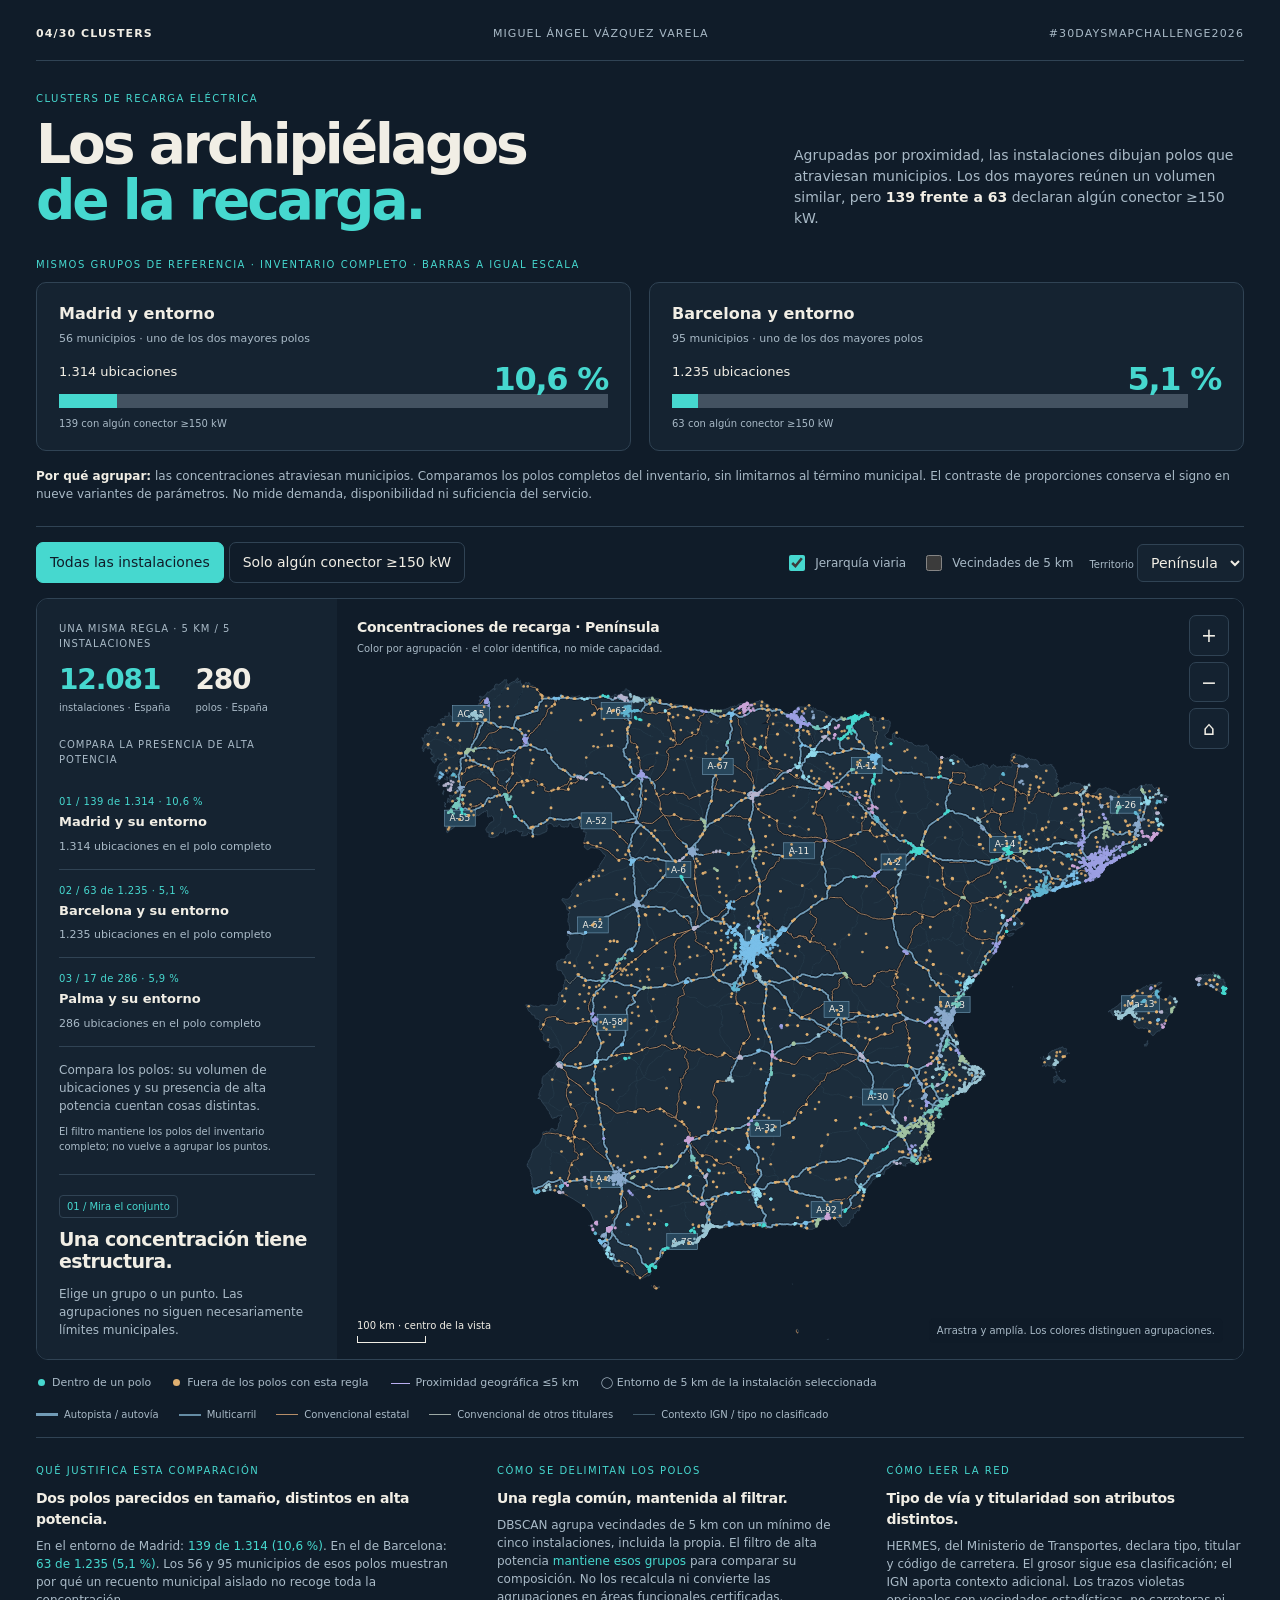
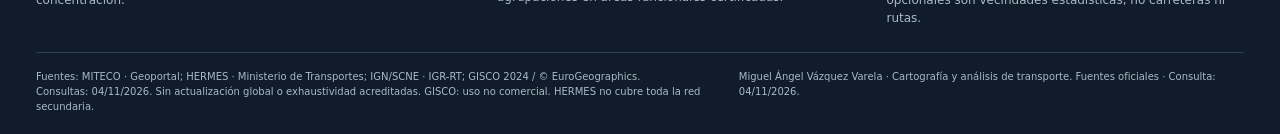
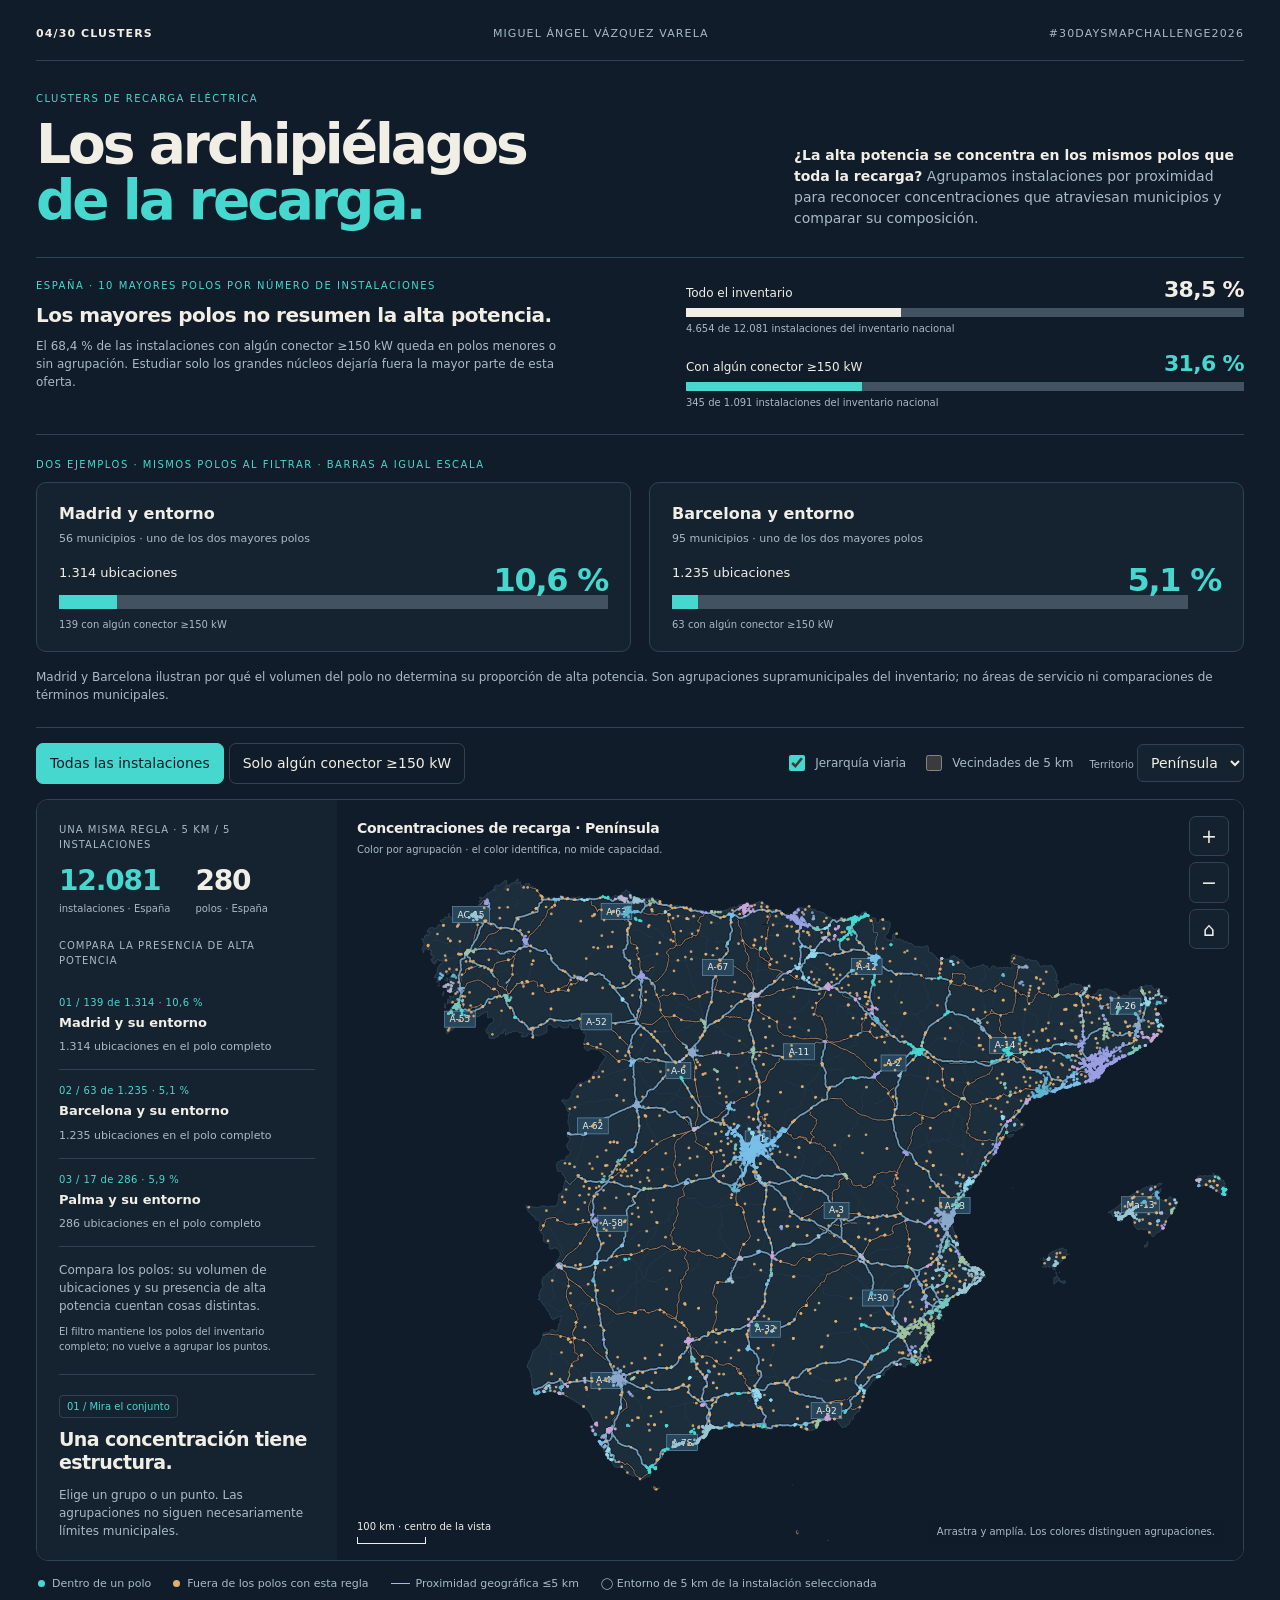
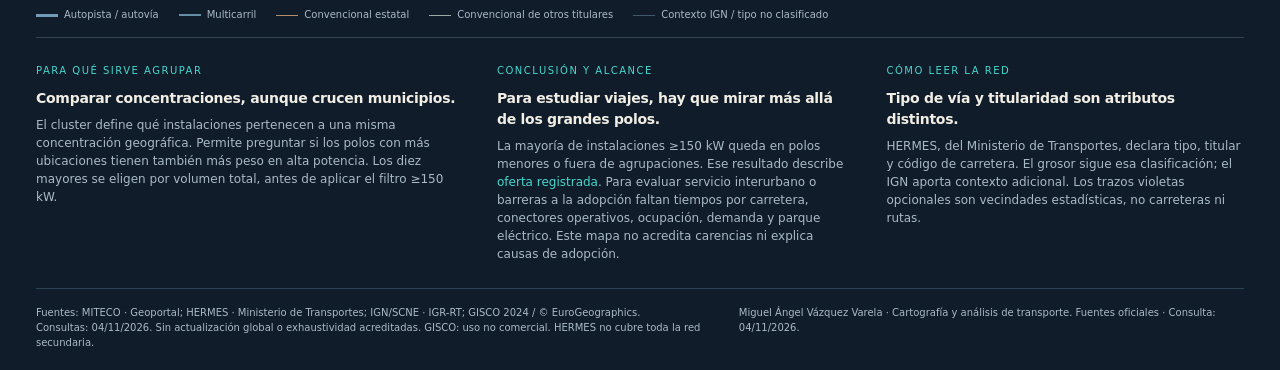
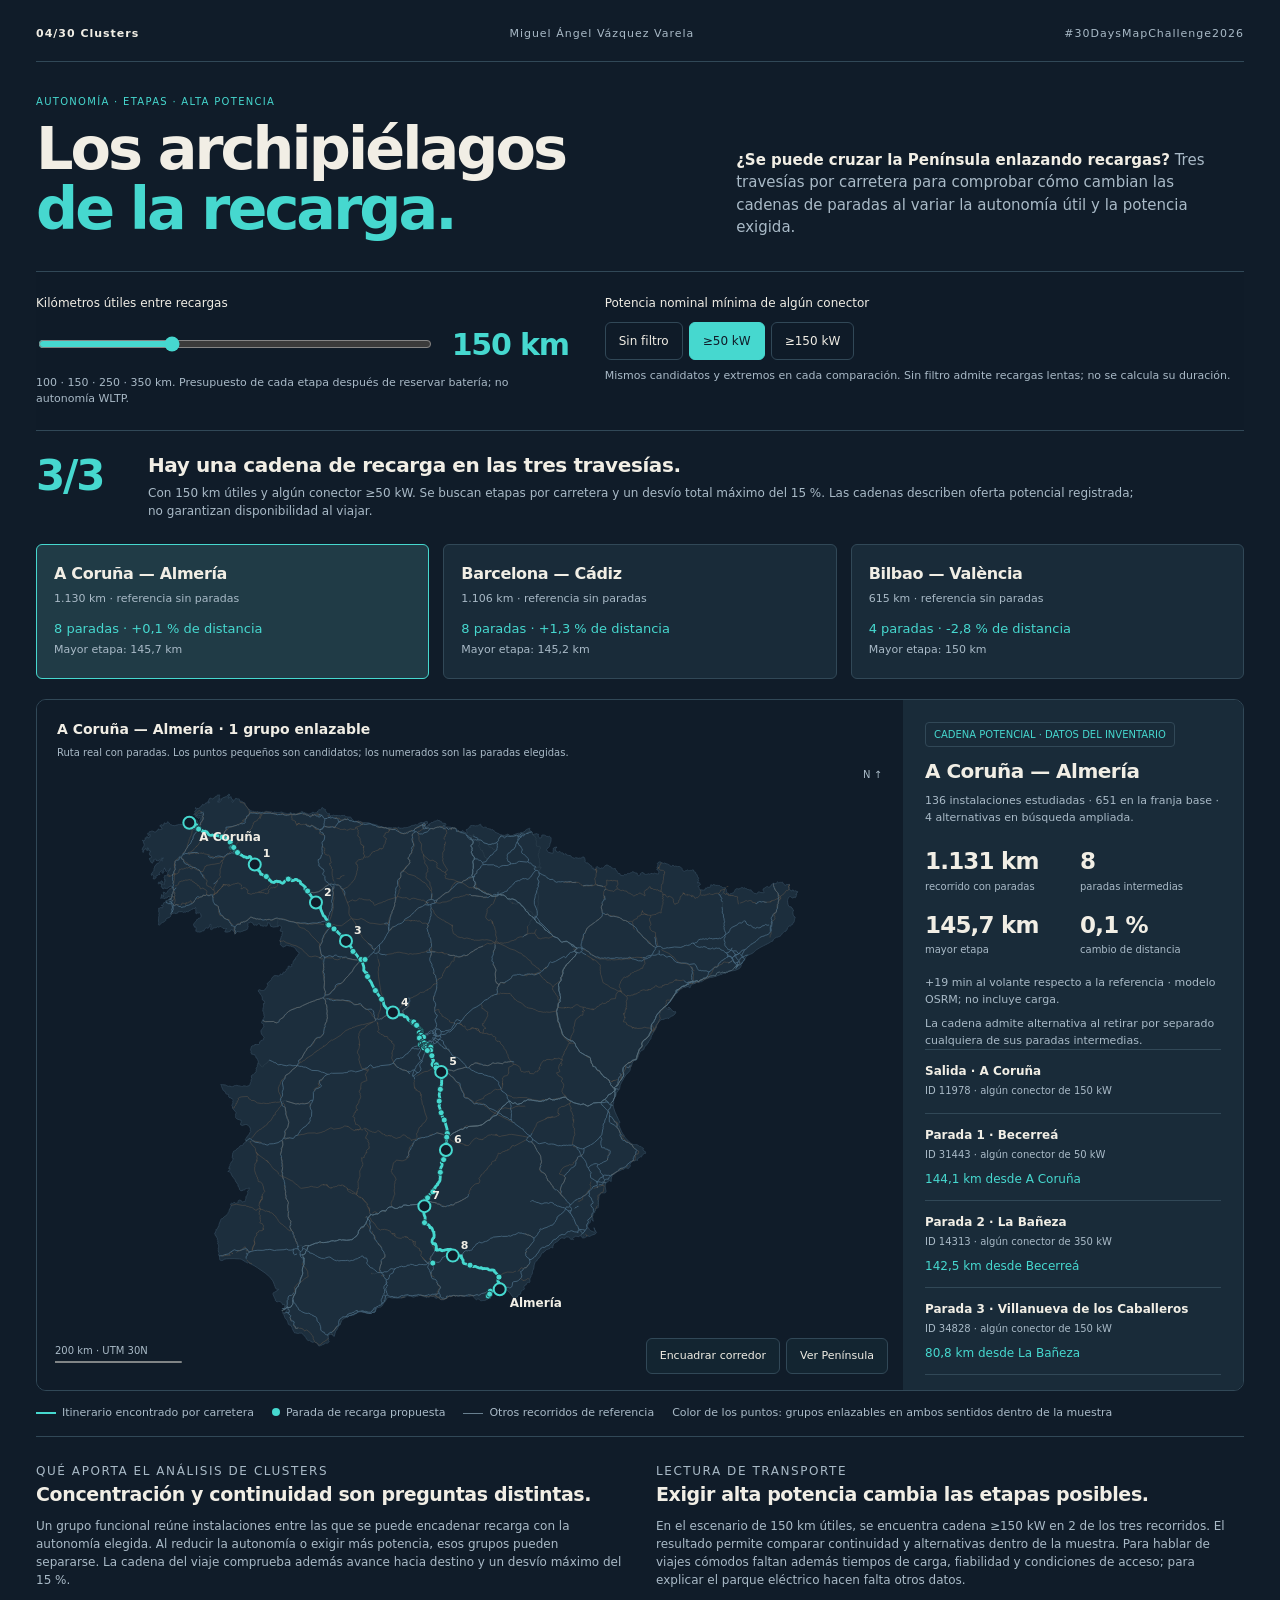
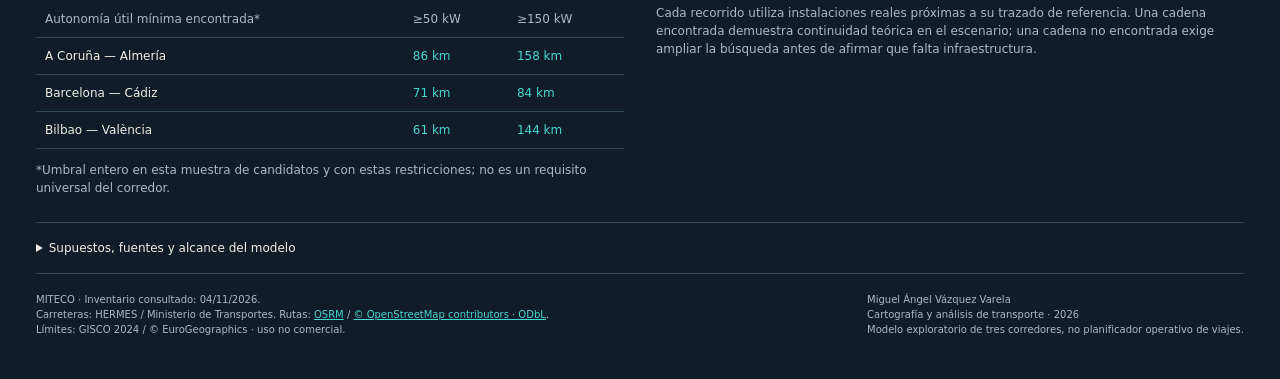
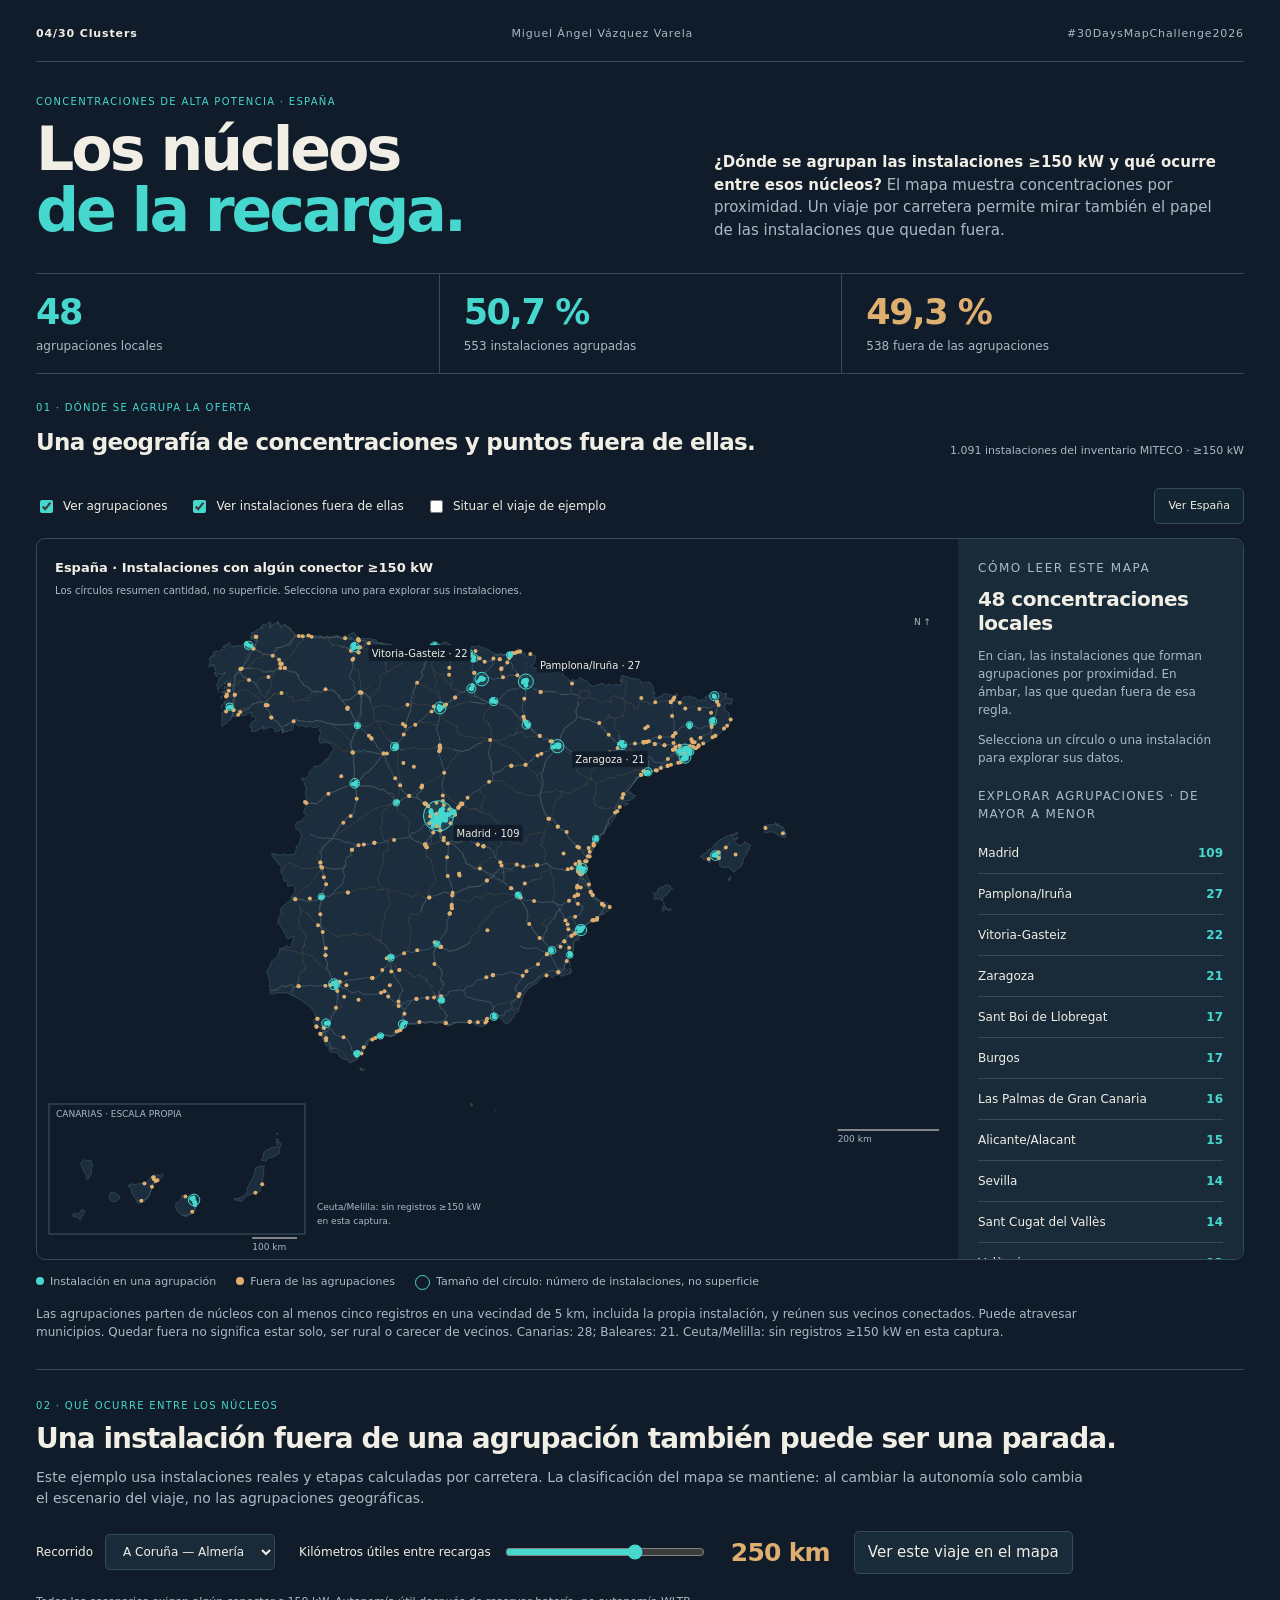
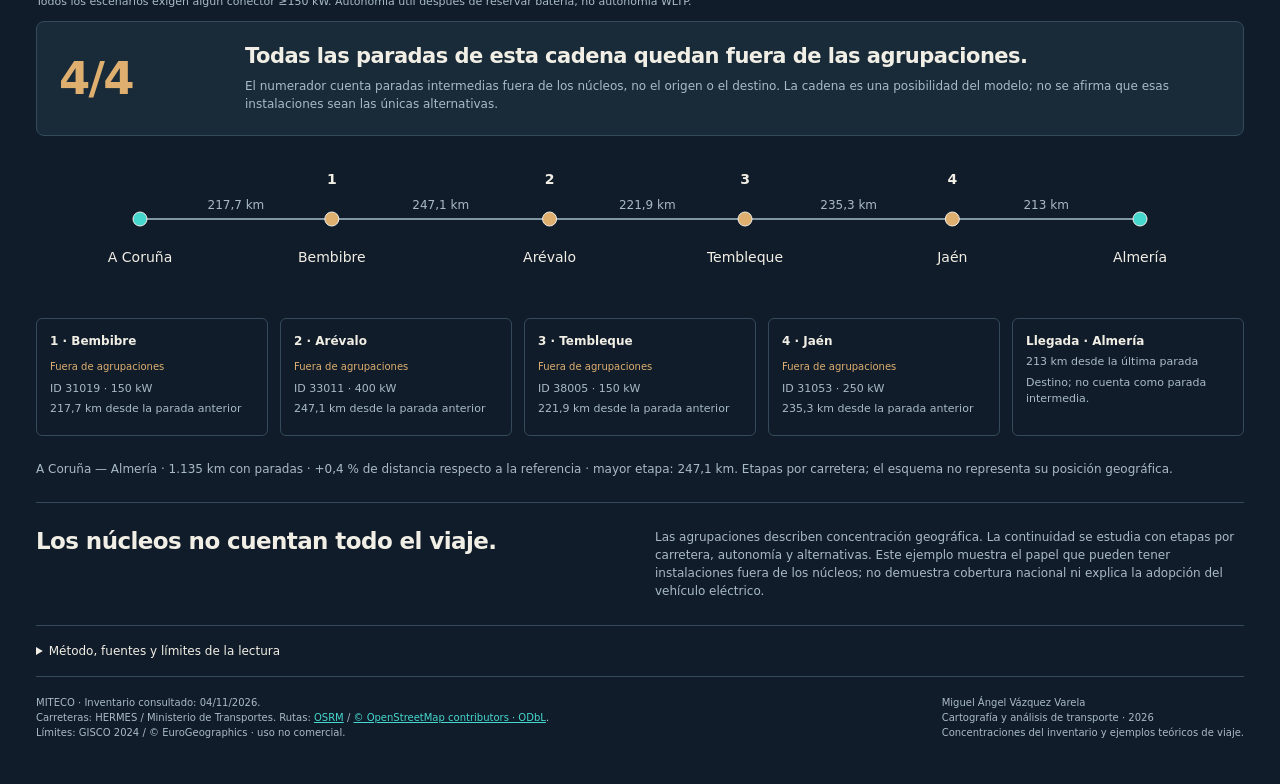
